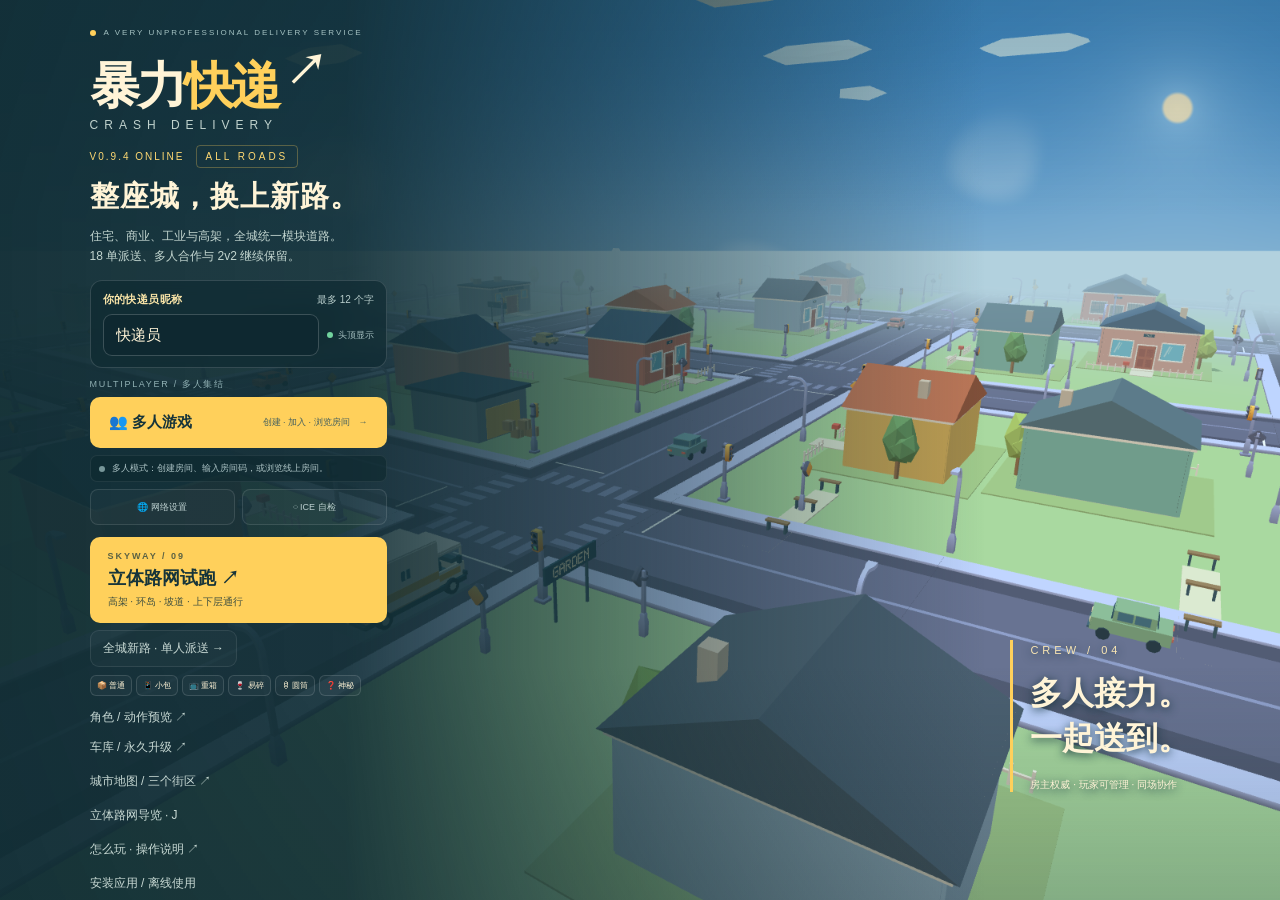
==== index.html @ e5ca52d7 "Add files via upload" ====
<!doctype html>
<html lang="zh-CN">
<head>
<meta charset="utf-8"><meta name="viewport" content="width=device-width,initial-scale=1,viewport-fit=cover">
<meta name="theme-color" content="#162e34"><meta name="apple-mobile-web-app-capable" content="yes">
<meta name="apple-mobile-web-app-status-bar-style" content="black-translucent">
<meta name="description" content="暴力快递 V0.9.4：全城 Kenney 模块道路，住宅、商业、工业三区与高架试验区，18 件订单，单人、多人合作、2v2 和 PWA。">
<title>暴力快递 · V0.9.5 ROAD SIGNS · 双向路牌 / 驾驶 HUD</title>
<script>window.CRASH_TURN_CREDENTIALS_URL='https://api.feelpal.app/turn-credentials';</script>
<style>:root{--ink:#16343a;--deep:#142b31;--gold:#ffd05b;--cream:#fff4d7;--muted:#abc2c4;--safeB:env(safe-area-inset-bottom,0px);--safeT:env(safe-area-inset-top,0px);--safeL:env(safe-area-inset-left,0px);--safeR:env(safe-area-inset-right,0px)}*{box-sizing:border-box}html,body{margin:0;width:100%;height:100%;overflow:hidden;background:var(--deep);color:var(--cream);font-family:Arial,"PingFang SC","Microsoft YaHei",sans-serif;user-select:none;-webkit-user-select:none;overscroll-behavior:none}button{font:inherit;color:inherit;cursor:pointer;border:0;-webkit-tap-highlight-color:transparent;touch-action:none}button:focus-visible,canvas:focus-visible{outline:2px solid var(--gold);outline-offset:3px}button:disabled{opacity:.42;cursor:default}button:active{transform:translateY(1px)}.hidden{display:none!important}#game,#world,#overlay,#hud,#vignette{position:absolute;inset:0;width:100%;height:100%}#world{touch-action:none;display:block;outline:none}#overlay,#hud,#vignette{pointer-events:none}#vignette{background:linear-gradient(#133c4235,transparent 24%,transparent 74%,#142b3140)}#hud button,#hud .joystick{pointer-events:auto}.control{background:#16343ae8;border:1px solid #ffffff36;border-radius:15px;box-shadow:0 2px 0 #0e292849;min-width:44px;min-height:44px;display:flex;align-items:center;justify-content:center}.control.pressed,.control.active{background:var(--gold);color:var(--ink);border-color:#ffe6a6}.statusbar{position:absolute;left:max(16px,var(--safeL));top:calc(10px + var(--safeT));height:44px;display:flex;align-items:center;gap:17px;border-radius:13px;background:#142f37e5;padding-left:13px;font-size:14px;border:1px solid #ffffff25}.viewtag{font-size:11px;letter-spacing:1px;color:var(--gold);padding-right:12px;border-right:1px solid #ffffff2a}.stat small{font-size:10px;color:var(--muted);margin-left:4px}.money{color:var(--gold)}.statusbar b,.time{font-variant-numeric:tabular-nums}.time{font-size:12px;color:#d2e0dc}.pause{border:0;border-left:1px solid #ffffff25;border-radius:0 12px 12px 0;background:transparent;font-size:18px}.route{position:absolute;top:calc(62px + var(--safeT));left:max(16px,var(--safeL));height:35px;max-width:310px;display:flex;align-items:center;gap:11px;background:#16343ad2;border-radius:9px;padding:0 12px;font-size:12px}.route>b{white-space:nowrap;overflow:hidden;text-overflow:ellipsis;font-weight:500}.route>span:first-child{color:var(--gold);font-size:17px}.route>span:last-child{color:var(--gold);white-space:nowrap}.statuschips{position:absolute;left:max(17px,var(--safeL));top:calc(105px + var(--safeT));display:flex;gap:5px;flex-wrap:wrap;max-width:calc(100% - 120px)}.statuschips>span{background:#17373ac9;border:1px solid #ffffff12;padding:4px 7px;border-radius:5px;font-size:9px;white-space:nowrap}.statuschips>.warn{background:#9f552ce8;color:#fff2cf}.statuschips>.on{color:#ffdb81}.mapPanel{position:absolute;right:max(17px,var(--safeR));top:calc(12px + var(--safeT));width:106px;padding:6px;border-radius:12px;background:#16343adb;border:1px solid #ffffff22}.mapPanel canvas{width:100%;height:auto;display:block;border-radius:7px}.mapPanel small{display:block;font-size:9px;color:#b1c8c5;text-align:center;margin:4px 0 1px}.mapPanel small span{color:var(--gold)}#risk{position:absolute;left:50%;top:calc(20px + var(--safeT));transform:translateX(-50%);background:#934829ec;border:1px solid #ffd68e77;border-radius:8px;padding:8px 12px;font-size:12px;white-space:nowrap}#toast{position:absolute;top:23%;left:50%;transform:translate(-50%,-8px);opacity:0;transition:opacity .15s,transform .15s;background:#16343af2;border:1px solid #ffd05b5b;max-width:min(370px,85%);min-width:230px;padding:15px 22px;border-radius:13px;text-align:center}#toast.show{opacity:1;transform:translate(-50%,0)}#toast b{display:block;color:var(--gold);font-size:24px}#toast span{display:block;font-size:11px;line-height:1.7;margin-top:5px;color:#dce8df}#hint{position:absolute;bottom:calc(154px + var(--safeB));left:50%;transform:translateX(-50%);background:#17343acf;color:#f7f2d9;border-radius:10px;padding:7px 12px;font-size:11px;line-height:1.55;text-align:center;max-width:min(430px,70%);width:max-content}.telemetry{position:absolute;left:50%;bottom:calc(45px + var(--safeB));transform:translateX(-50%);display:flex;align-items:baseline;gap:4px;text-shadow:0 2px 10px #17373a}.telemetry strong{font-size:42px;line-height:1;font-variant-numeric:tabular-nums;letter-spacing:-1px}.telemetry small{font-size:9px;color:#d0e0dc}.healthtrack{position:absolute;width:70px;bottom:-12px;left:0;height:3px;background:#1c3439b0;border-radius:3px;overflow:hidden}.healthtrack i{display:block;height:100%;width:100%;background:#afd5b5}.driveLeft{position:absolute;left:max(23px,var(--safeL));bottom:calc(25px + var(--safeB))}.driveRight{position:absolute;right:max(23px,var(--safeR));bottom:calc(25px + var(--safeB));display:flex;flex-direction:column;align-items:flex-end;gap:10px}.steering,.pedals{display:flex;gap:8px}.steering button{width:64px;height:58px;font-size:21px}.pedals button{width:64px;height:58px;font-size:12px}.pedals .gas{background:#eff0dfe8;color:var(--ink);border-color:#faf9dd}.pedals .gas.pressed{background:var(--gold)}.driveTools{margin-bottom:9px;display:flex;gap:7px}.tool{gap:5px;padding:0 13px;font-size:18px}.tool small{font-size:11px}.enter{gap:7px;background:var(--gold);color:var(--ink);padding:0 13px;height:48px;border-color:#ffe7a7}.enter span{font-size:24px}.enter b{font-size:12px}.keyhelp{position:absolute;bottom:6px;left:50%;transform:translateX(-50%);font-size:10px;color:#fff5d8bd;white-space:nowrap}kbd{font:inherit;font-size:10px;opacity:.65;border:1px solid currentColor;padding:1px 4px;border-radius:4px;margin-left:3px}.joystick{position:absolute;width:128px;height:128px;left:max(23px,var(--safeL));bottom:calc(26px + var(--safeB));touch-action:none}.stickring{position:absolute;inset:5px;background:#173b3ba9;border:1px solid #ffffff3f;border-radius:50%;pointer-events:none}.stickthumb{position:absolute;left:44px;top:44px;width:40px;height:40px;border-radius:50%;background:#e1e9dabb;border:1px solid #ffffff6a;pointer-events:none}.joystick small{position:absolute;left:0;right:0;bottom:-7px;text-align:center;font-size:8px;color:#fff4d5a0;pointer-events:none}.walk{position:absolute;background:transparent;border:0;width:44px;height:44px;font-size:10px;color:#fff9df8a;border-radius:50%;touch-action:none}.walk.up{left:42px;top:-2px}.walk.down{left:42px;bottom:-2px}.walk.left{left:-2px;top:42px}.walk.right{right:-2px;top:42px}.walk.pressed{background:#ffd05b66;color:#fff4d5}.cargoActions{position:absolute;right:max(23px,var(--safeR));bottom:calc(25px + var(--safeB));display:flex;flex-direction:column;align-items:flex-end;gap:7px}.smallAct{font-size:11px;border-radius:10px;min-width:66px;padding:0 10px;min-height:44px}.interact{background:#f2f1deef;color:var(--ink);gap:6px;padding:0 14px;height:49px;font-size:12px}.interact span{font-size:18px}.throw{background:var(--gold);color:var(--ink);width:82px;height:80px;border-radius:23px;border:2px solid #ffe6a6;flex-direction:column;gap:1px;box-shadow:0 4px 0 #a9833999}.throw span{font-size:30px;line-height:28px}.throw b{font-size:13px}.throw.charging{background:#ffefaa;transform:translateY(2px);box-shadow:none}.powertrack{width:82px;height:4px;background:#102e32ad;border-radius:3px;overflow:hidden}.powertrack i{display:block;width:0;height:100%;background:var(--gold)}.rearControls{position:absolute;left:50%;bottom:calc(91px + var(--safeB));transform:translateX(-50%);text-align:center}.rearControls small{font-size:8px;display:block;color:#ebf1d8;margin-bottom:4px;text-shadow:0 1px 4px #1c3037}.rearControls>div{display:flex;gap:5px}.doorToggle{font-size:11px;min-width:44px;min-height:44px;border-radius:10px}.doorToggle.open{background:#955c30dd;border-color:#e7ad7150}#crosshair{position:absolute;top:50%;left:50%;width:18px;height:18px;transform:translate(-50%,-50%);border:1px solid #fff6d99c;border-radius:50%;box-shadow:0 0 3px #193d41}#crosshair i{position:absolute;width:3px;height:3px;border-radius:50%;background:#fff1b2;top:6px;left:6px}#crosshair.locked{border-color:#ffd05b;width:25px;height:25px}#crosshair.locked i{left:10px;top:10px}#focusLabel{position:absolute;top:calc(50% + 22px);left:50%;transform:translateX(-50%);font-size:11px;background:#123339d9;border-radius:6px;padding:5px 8px;white-space:nowrap;max-width:90%;text-overflow:ellipsis;overflow:hidden}#focusLabel:empty{display:none}.screen{position:absolute;inset:0;z-index:10}.menuScreen{padding:36px 7%;display:flex;align-items:center;background:linear-gradient(90deg,#112d34f5,#112d34e7 27%,#112d3480 51%,#112d3400 77%)}.menuCopy{max-width:490px}.eyebrow{color:#a5c2c2;font-size:9px;letter-spacing:2px;display:flex;align-items:center;gap:8px}.eyebrow i{width:6px;height:6px;background:var(--gold);border-radius:50%}.menuCopy h1{font-size:66px;letter-spacing:-3px;line-height:1.05;margin:22px 0 8px;font-weight:900;white-space:nowrap}.menuCopy h1 span{color:var(--gold)}.menuCopy h1 sup{font-size:42px;margin-left:7px}.englishTitle{font-size:12px;color:#c0d2cd;letter-spacing:6px}.edition{font-size:10px;letter-spacing:2px;margin:22px 0 0;color:#ffd972;display:flex;align-items:center;gap:11px}.edition span{padding:5px 9px;border:1px solid #ffd05b4a;border-radius:4px;font-size:10px;letter-spacing:3px}.menuCopy h2{font-size:39px;line-height:1.27;letter-spacing:1px;margin:15px 0 18px}.menuCopy p{font-size:13px;line-height:1.9;color:#c2d5cf;margin:0 0 25px}.menuCopy em{font-style:normal;color:#e9d4a6}.primary{display:block;border-radius:10px;width:100%;max-width:332px;padding:16px 19px;min-height:50px;background:var(--gold);color:var(--ink);font-size:15px;font-weight:800;text-align:left}.secondary{display:block;background:transparent;color:#c8d9d4;font-size:12px;padding:14px 0;min-height:44px;text-align:left}.menuFooter{font-size:9px;display:flex;gap:18px;color:#8cacae;flex-wrap:wrap;margin-top:8px}.menuStamp{position:absolute;right:7%;bottom:12%;padding-left:17px;border-left:3px solid var(--gold);text-shadow:0 2px 10px #15333d}.menuStamp>span{font-size:11px;letter-spacing:4px;color:#f9e6b3}.menuStamp strong{display:block;font-size:32px;line-height:1.4;margin:13px 0}.menuStamp small{font-size:10px}.modalScreen{background:#112830e8;display:flex;align-items:center;justify-content:center;padding:max(15px,var(--safeT)) 17px max(15px,var(--safeB));backdrop-filter:blur(6px)}.modal{background:#1a3940;border:1px solid #ffffff1c;border-radius:20px;padding:28px;max-width:470px;width:100%;max-height:100%;overflow:auto}.modal h2{font-size:25px;line-height:1.3;margin:16px 0}.modal p{font-size:12px;color:#b6cecb;line-height:1.8}.modal .primary{max-width:none}.modal>.primary{margin-top:20px}.settings{display:grid;grid-template-columns:1fr 1fr;gap:8px;margin-top:18px}.settings button{background:#ffffff0b;border:1px solid #ffffff22;border-radius:9px;padding:12px 7px;font-size:11px;min-height:46px}.fineprint{font-size:10px!important;color:#90b2b3!important}.resolution{font-size:10px!important;color:#e6d5a2!important;letter-spacing:.4px}.helpRows>div{border-bottom:1px solid #ffffff13;padding:10px 0}.helpRows b{color:var(--gold);font-size:12px}.helpRows p{font-size:11px;margin:5px 0 0}.endMark{color:var(--gold);font-size:54px}.endStats{display:flex;justify-content:space-between;gap:18px;margin:18px 0}.endStats small{color:var(--muted);display:block;font-size:10px}.endStats strong{color:var(--gold);display:block;font-size:24px;margin-top:7px}.noscript{position:absolute;inset:0;background:var(--deep);padding:40px;display:grid;place-items:center;z-index:99}
@media(hover:hover){button:not(:disabled):hover{filter:brightness(1.1)}}
@media(pointer:coarse),(max-width:760px){kbd,.keyhelp{display:none}.statusbar{left:max(10px,var(--safeL));top:calc(8px + var(--safeT));gap:13px;height:42px;padding-left:11px;font-size:13px}.viewtag{font-size:10px;padding-right:9px}.route{left:max(10px,var(--safeL));top:calc(57px + var(--safeT));font-size:11px;max-width:270px;height:32px}.statuschips{left:max(11px,var(--safeL));top:calc(96px + var(--safeT))}.statuschips>span{font-size:8px;padding:3px 6px}.mapPanel{width:78px;right:max(10px,var(--safeR));top:calc(9px + var(--safeT));padding:5px;border-radius:10px}.mapPanel small{font-size:7px}.driveLeft{left:max(12px,var(--safeL));bottom:calc(15px + var(--safeB))}.driveRight{right:max(12px,var(--safeR));bottom:calc(15px + var(--safeB));gap:8px}.steering,.pedals{gap:6px}.steering button,.pedals button{width:52px;height:52px;border-radius:14px}.pedals button{font-size:11px}.steering button{font-size:18px}.tool{min-height:44px;font-size:17px;padding:0 10px;gap:5px}.tool small{font-size:10px}.enter{height:46px;min-width:108px;padding:0 11px;border-radius:13px}.enter b{font-size:11px}.enter span{font-size:19px}.driveTools{margin-bottom:8px}.telemetry{bottom:calc(33px + var(--safeB))}.telemetry strong{font-size:33px}.telemetry small{font-size:8px}.healthtrack{width:56px;bottom:-9px}#hint{bottom:calc(151px + var(--safeB));font-size:10px;max-width:75%;padding:7px 10px}#toast{top:24%;min-width:200px;padding:12px 17px}#toast b{font-size:21px}#toast span{font-size:10px}#risk{top:calc(125px + var(--safeT));font-size:10px;max-width:90%;padding:6px 10px}.joystick{left:max(9px,var(--safeL));bottom:calc(15px + var(--safeB));transform:scale(.92);transform-origin:left bottom}.cargoActions{right:max(12px,var(--safeR));bottom:calc(15px + var(--safeB));gap:6px}.throw{width:76px;height:73px;border-radius:22px}.throw span{font-size:28px}.powertrack{width:76px}.interact{padding:0 10px;font-size:11px;height:46px}.interact span{font-size:16px}.smallAct{font-size:10px;min-width:65px;min-height:44px}.rearControls{bottom:calc(98px + var(--safeB))}.rearControls>div{gap:3px}.doorToggle{min-width:44px;min-height:44px}.rearControls small{font-size:8px}#focusLabel{font-size:10px}.mapPanel small{margin:2px 0 0}}
@media(max-width:600px) and (orientation:portrait){.statusbar{right:max(10px,var(--safeR));gap:12px;justify-content:space-between}.statusbar .pause{flex-shrink:0}.viewtag{letter-spacing:0}.time{font-size:11px}.route{right:94px;max-width:none}.route #distance{margin-left:auto}.mapPanel{top:calc(57px + var(--safeT));width:74px}.statuschips{max-width:calc(100% - 96px);gap:4px;top:calc(96px + var(--safeT))}.statuschips>span{padding:3px 5px}.menuScreen{padding:30px 7%;background:linear-gradient(90deg,#112d34e8 0%,#112d34b8 46%,#112d3426 100%)}.menuCopy h1{font-size:48px;margin-top:21px}.menuCopy h1 sup{font-size:32px;margin-left:6px}.englishTitle{font-size:9px;letter-spacing:4px}.menuCopy h2{font-size:34px;margin:18px 0 17px}.menuCopy p{font-size:12px;margin-bottom:25px}.eyebrow{font-size:7px;letter-spacing:1px}.edition{margin-top:24px}.menuFooter{font-size:8px;gap:13px}.menuStamp{display:none}.menuCopy{max-width:100%;width:100%}.menuCopy .primary{max-width:100%}.modal{padding:23px 20px}.modal h2{font-size:23px}#risk{top:calc(141px + var(--safeT))}#hud[data-view=cargo] #hint{bottom:calc(170px + var(--safeB));max-width:66%;left:44%}#hud[data-view=cargo] .telemetry{bottom:calc(29px + var(--safeB))}.rearControls{bottom:calc(98px + var(--safeB))}}
@media(max-width:360px) and (orientation:portrait){.statusbar{gap:8px;padding-left:9px;font-size:12px}.viewtag{padding-right:6px;font-size:9px}.steering button,.pedals button{width:47px;height:49px}.enter{min-width:100px}.driveLeft,.joystick{left:8px}.driveRight,.cargoActions{right:8px}.statuschips>span{font-size:7px}.telemetry strong{font-size:29px}.telemetry small{font-size:7px}.rearControls{left:50%;bottom:calc(96px + var(--safeB))}.rearControls>div{gap:2px}.joystick{transform:scale(.82)}.menuCopy h1{font-size:41px}.menuCopy h2{font-size:28px}.menuCopy p{font-size:11px}.menuCopy h1 sup{font-size:26px}.edition{margin-top:18px}.menuCopy p{margin-bottom:20px}.eyebrow{font-size:6px}.primary{font-size:13px}.menuCopy h1{margin-top:17px}.mapPanel{width:66px;right:9px}.route{right:84px}.route>b{font-size:10px}.statuschips{max-width:calc(100% - 80px)}.throw{width:68px;height:67px}.powertrack{width:68px}.interact{padding:0 8px;font-size:10px}#hint{font-size:9px}#focusLabel{font-size:9px}}
@media(max-height:540px) and (orientation:landscape){.statusbar{top:calc(7px + var(--safeT));height:42px}.route{top:calc(55px + var(--safeT));height:29px;max-width:260px}.statuschips{top:calc(89px + var(--safeT))}.mapPanel{width:73px;top:calc(8px + var(--safeT))}.mapPanel small{display:none}#risk{top:calc(12px + var(--safeT));left:60%;font-size:10px}.driveLeft,.driveRight{bottom:calc(10px + var(--safeB))}.driveTools{margin-bottom:5px}.driveRight{gap:5px}.steering button,.pedals button{height:46px;width:49px}.enter{height:44px}.telemetry{bottom:calc(23px + var(--safeB))}.telemetry strong{font-size:29px}#hint{bottom:calc(48px + var(--safeB));max-width:38%;font-size:9px;left:47%}.joystick{bottom:calc(10px + var(--safeB));transform:scale(.83)}.cargoActions{bottom:calc(11px + var(--safeB));display:grid;grid-template-columns:auto auto;gap:5px;align-items:end}.cargoActions .throw{grid-column:2;grid-row:1 / span 2;width:69px;height:69px}.cargoActions .powertrack{grid-column:2;width:69px}.cargoActions .smallAct{min-height:44px;font-size:9px}.cargoActions .interact{min-height:44px;height:44px;font-size:10px;grid-column:1}.cargoActions #assistAimBtn{grid-column:1;grid-row:1}.cargoActions #dropBtn{grid-column:1;grid-row:2}.rearControls{left:30%;bottom:calc(14px + var(--safeB))}#toast{top:32%;min-width:210px;padding:9px 16px}#toast b{font-size:19px}#toast span{font-size:9px}#focusLabel{font-size:10px;top:calc(50% + 19px)}.menuScreen{padding:20px 5%}.menuCopy h1{font-size:43px;margin:10px 0 5px}.menuCopy h1 sup{font-size:28px}.englishTitle{font-size:9px;letter-spacing:4px}.eyebrow{font-size:7px}.edition{margin:13px 0 0;font-size:8px}.edition span{font-size:8px;padding:3px 7px}.menuCopy h2{font-size:25px;line-height:1.18;margin:10px 0}.menuCopy h2 br{display:none}.menuCopy p{font-size:10px;line-height:1.65;margin-bottom:13px}.menuCopy .primary{padding:12px 17px;min-height:44px;font-size:12px;max-width:295px}.menuCopy .secondary{padding:8px 0;min-height:36px;font-size:10px}.menuFooter{font-size:7px;margin-top:2px}.menuStamp{bottom:16%;right:7%}.menuStamp strong{font-size:23px}.menuStamp small{font-size:8px}.modal{padding:21px}.modal h2{font-size:22px}.keyhelp{display:none}}
@media(prefers-reduced-motion:reduce){*{transition:none!important;animation:none!important}}

/* Multiplayer V0.2 UI: desktop + portrait/landscape safe areas. */
.menuScreen{overflow-y:auto}.menuCopy h1{font-size:56px;margin-top:12px}.menuCopy h2{font-size:35px;margin:12px 0}.edition{margin-top:15px}.menuCopy p{margin-bottom:16px}.menuLinks{display:flex;gap:18px;flex-wrap:wrap}.menuLinks .secondary{padding:10px 0 2px;min-height:34px}.menuFooter{margin-bottom:6px}#netStatus{max-width:360px;line-height:1.65}#roomCode{touch-action:manipulation;user-select:text;-webkit-user-select:text}.roomStrip{position:absolute;top:calc(134px + var(--safeT));left:max(16px,var(--safeL));display:flex;align-items:center;gap:6px;border:1px solid #e1efd329;border-radius:8px;background:#14303ce3;font-size:10px;padding:3px 4px 3px 8px;max-width:calc(100% - 30px)}.onlineDot{width:5px;height:5px;flex-shrink:0;background:#9adab1;border-radius:50%}.roomStrip button{font-size:10px;background:#39565d;border-radius:5px;min-height:30px;padding:0 9px;pointer-events:auto}.driveTools{max-width:180px}.wardrobe{pointer-events:none}.wardrobe header{position:absolute;left:5%;top:6%;pointer-events:none}.wardrobe h2{font-size:32px;margin:12px 0 7px}.wardrobe h2 span{font-size:10px;margin-left:12px;color:#a5c6c8;font-weight:400}.wardrobe p{font-size:11px;color:#9fbfc0}.galleryClose{position:absolute;right:5%;top:5%;font-size:12px;padding:0 17px;pointer-events:auto}.avatarCaption{position:absolute;left:8%;top:42%;display:flex;flex-direction:column;gap:9px}.avatarCaption small{font-size:10px;letter-spacing:2px;color:#a3c4c8}.avatarCaption strong{font-size:24px;color:#ffdc88}.avatarCaption span{font-size:11px;color:#c9d9d4}.poseDock{pointer-events:auto;position:absolute;left:50%;bottom:calc(23px + var(--safeB));transform:translateX(-50%);width:min(510px,90%);background:#122d38ed;border:1px solid #d3e7df33;border-radius:17px;padding:13px;backdrop-filter:blur(10px)}.crewSelect{display:flex;align-items:center;gap:8px;margin-bottom:10px}.crewSelect button,.poseGrid button{background:#ffffff09;border:1px solid #dae8d52b;border-radius:8px;min-height:40px;padding:0 10px;font-size:11px}.crewSelect>span{margin-left:auto;font-size:9px;color:#91b1b5}.crewSelect .active,.poseGrid .active{background:#f3ca6c;color:#163840;border-color:#ffe4a0}.poseGrid{display:grid;grid-template-columns:repeat(4,1fr);gap:6px}.wardrobe .eyebrow{letter-spacing:2px}#game[data-online=true] #risk{top:calc(172px + var(--safeT))}
@media(max-width:600px) and (orientation:portrait){.menuScreen{padding:22px 7%;align-items:center}.menuCopy h1{font-size:45px;margin:8px 0}.menuCopy h2{font-size:30px;line-height:1.14;margin:11px 0}.menuCopy h2 br{display:none}.edition{margin-top:15px}.menuCopy p{font-size:11px;line-height:1.75;margin-bottom:12px}.menuCopy .primary{min-height:44px;padding:13px 15px}.menuCopy .secondary{font-size:11px}.menuLinks{gap:15px}.roomStrip{left:10px;top:calc(136px + var(--safeT));font-size:9px;gap:5px;max-width:calc(100% - 20px)}.roomStrip button{font-size:9px;min-height:30px}.wardrobe header{top:5%;left:6%}.wardrobe h2{font-size:25px}.wardrobe h2 span{display:block;margin:6px 0 0}.wardrobe p{font-size:10px}.galleryClose{right:5%;font-size:10px;padding:0 12px}.avatarCaption{left:7%;top:24%;gap:6px}.avatarCaption strong{font-size:17px}.avatarCaption small{font-size:8px}.avatarCaption span{font-size:10px}.poseDock{bottom:calc(14px + var(--safeB));padding:10px;width:92%}.crewSelect>span{font-size:8px}.crewSelect button,.poseGrid button{font-size:10px;padding:0 8px;min-height:38px}}
@media(max-height:680px) and (orientation:portrait){.menuScreen{align-items:flex-start;padding-top:14px}.menuCopy h1{font-size:39px}.menuCopy p{line-height:1.6}.menuCopy .secondary{padding-top:7px;padding-bottom:7px;min-height:30px}.edition{margin-top:10px}.menuCopy .primary{padding:11px 14px}}
@media(max-height:540px) and (orientation:landscape){.menuScreen{align-items:flex-start;padding:16px 5%}.menuCopy h1{font-size:35px;margin:8px 0}.menuCopy{max-width:425px}.menuCopy h2{font-size:22px;margin:8px 0}.menuCopy p{display:none}.edition{margin-top:9px}.menuCopy .primary{padding:10px 15px;min-height:40px;max-width:295px}.menuLinks .secondary{min-height:25px;font-size:10px}.menuCopy .secondary{padding:6px 0;min-height:27px}.menuStamp{right:6%;bottom:25%}.roomStrip{top:calc(113px + var(--safeT));font-size:9px}.wardrobe header{top:7%;left:5%}.wardrobe h2{font-size:23px}.avatarCaption{left:5%;top:44%}.avatarCaption strong{font-size:19px}.poseDock{left:auto;right:4%;transform:none;width:225px;bottom:6%;padding:10px}.crewSelect{flex-wrap:wrap}.crewSelect>span{display:none}.poseGrid{grid-template-columns:repeat(2,1fr)}.poseGrid button,.crewSelect button{min-height:34px;font-size:10px}.galleryClose{top:5%;right:4%}#game[data-online=true] #risk{top:calc(8px + var(--safeT));left:60%}}


/* V0.7 ONLINE additions */
.packageLegend{display:flex;gap:5px;flex-wrap:wrap;margin:8px 0 0}.packageLegend span{font-size:9px;padding:4px 6px;border:1px solid #ffffff22;border-radius:6px;background:#ffffff08}.garageMoney{color:var(--gold)}.garageGrid{display:grid;grid-template-columns:1fr 1fr;gap:7px;margin:12px 0}.garageGrid button{background:#ffffff0b;border:1px solid #ffffff22;border-radius:9px;min-height:54px;padding:8px;text-align:left}.garageGrid b,.garageGrid span{display:block}.garageGrid span{font-size:9px;color:#b9cfca;margin-top:3px}.conditionChip{color:#ffdc88!important}

/* V0.7 ONLINE Multiplayer lobby + nickname + performance UI */
.profileSetup{max-width:332px;margin:14px 0 10px;padding:11px 12px;border:1px solid #ffffff24;border-radius:12px;background:#0f2a31a8;backdrop-filter:blur(7px)}
.profileSetup label{display:flex;align-items:center;justify-content:space-between;gap:12px;font-size:10px;color:#b7ccca;margin-bottom:7px}.profileSetup label b{font-size:11px;color:#f7e3a7;letter-spacing:.4px}.nicknameRow{display:flex;align-items:center;gap:8px}.nicknameRow input{min-width:0;flex:1;height:42px;border:1px solid #ffffff30;border-radius:9px;background:#0e2830;color:#fff4d7;padding:0 12px;font:inherit;font-size:15px;outline:none}.nicknameRow input:focus{border-color:#ffd05b99;box-shadow:0 0 0 2px #ffd05b1d}.nicknameBadge{flex:0 0 auto;font-size:9px;color:#9fb9ba;white-space:nowrap}.nicknameBadge i{display:inline-block;width:6px;height:6px;border-radius:50%;background:#72d39e;margin-right:5px}.lobbyLabel{font-size:9px;letter-spacing:1.7px;color:#91b1b4;margin:9px 0 6px}.multiplayerPanel{max-width:332px;padding:9px;border:1px solid #ffffff20;border-radius:13px;background:#102b33a8}.multiplayerPanel .primary{max-width:none}.joinRow{display:flex;gap:7px;margin-top:8px}.joinRow input{min-width:0;flex:1;border:1px solid #ffffff2d;border-radius:9px;background:#0e2931;color:#fff4d7;padding:0 12px;font:inherit;font-size:15px;height:44px}.joinRow .control{min-width:67px}.soloLink{max-width:332px;margin-top:7px!important;text-align:center!important;border:1px solid #ffffff17!important;border-radius:9px!important;padding:9px 12px!important;background:#ffffff06!important}.netStatusPill{max-width:332px;display:flex;align-items:center;gap:7px;font-size:9px!important;color:#abc2c4!important;margin:7px 0 0!important;min-height:25px!important;padding:5px 8px;border-radius:7px;background:#0f2930a3;border:1px solid #ffffff12}.netStatusPill:before{content:'';width:6px;height:6px;border-radius:50%;background:#78979a;flex:0 0 auto}.packageLegend{max-width:332px;margin-top:8px!important;gap:4px!important}.packageLegend span{font-size:8px!important;padding:4px 6px!important}
.roomStrip{gap:7px!important;padding:4px 5px 4px 7px!important;max-width:min(620px,calc(100% - 30px))!important}.crewHud{display:flex;align-items:center;gap:6px;min-width:0}.crewDot{width:7px;height:7px;border-radius:50%;flex:0 0 auto}.crewDot.local{background:#efae3f}.crewDot.remote{background:#55b8d3}.crewHudText{display:flex;flex-direction:column;min-width:0;line-height:1.1}.crewHudText strong{font-size:10px;max-width:105px;overflow:hidden;text-overflow:ellipsis;white-space:nowrap;color:#fff1c6}.crewHudText small{font-size:7px;color:#95b5b7;margin-top:2px}.roomDivider{width:1px;height:20px;background:#ffffff20;flex:0 0 auto}.roomMeta{font-size:8px;color:#94b2b5;white-space:nowrap}.roomStrip #waveBtn{min-width:35px!important;padding:0 8px!important;font-size:15px!important}
.nameplate{position:absolute;pointer-events:none;transform:translate(-50%,-100%);padding:5px 8px 4px;border-radius:8px;background:#102d35e8;border:1px solid #ffffff35;box-shadow:0 2px 10px #0d242b66;white-space:nowrap;text-align:center}.nameplate b{display:block;font-size:11px;color:#fff2c8;line-height:1.15}.nameplate small{display:block;font-size:8px;color:#a9c5c6;margin-top:2px}.nameplate.blue{border-color:#70d0e75c}.nameplate.orange{border-color:#f2bd6263}
@media(max-width:600px) and (orientation:portrait){.profileSetup,.multiplayerPanel,.netStatusPill,.soloLink{max-width:none;width:100%}.packageLegend{display:none}.profileSetup{margin:10px 0 7px;padding:9px 10px}.nicknameRow input{height:40px;font-size:16px}.lobbyLabel{margin:7px 0 5px}.multiplayerPanel{padding:7px}.menuCopy p{margin-bottom:10px!important}.roomStrip{top:calc(132px + var(--safeT));left:10px!important;right:10px!important;max-width:none!important;width:auto!important}.roomMeta{display:none}.crewHudText strong{max-width:86px}.crewHudText small{font-size:6px}.roomDivider{height:18px}.nicknameBadge{font-size:8px}}
@media(max-height:540px) and (orientation:landscape){.profileSetup{position:absolute;left:5%;top:184px;width:295px;margin:0;padding:7px 9px}.profileSetup label{margin-bottom:4px}.nicknameRow input{height:36px}.lobbyLabel{display:none}.multiplayerPanel{position:absolute;left:5%;top:263px;width:295px;padding:6px}.multiplayerPanel .primary{min-height:36px!important;padding:8px 12px!important}.joinRow{margin-top:5px}.joinRow input{height:36px}.netStatusPill{position:absolute;left:5%;top:348px;width:295px;margin:0!important;min-height:21px!important}.soloLink{position:absolute;left:315px;top:263px;width:110px;margin:0!important;min-height:36px!important}.packageLegend{display:none}.menuLinks{position:absolute;left:315px;top:305px;display:block}.menuLinks .secondary,#garageBtn,#helpBtn{font-size:9px!important;min-height:25px!important;padding:4px 0!important}.roomStrip{top:calc(86px + var(--safeT))}}

/* V0.6: clear canvas, contextual actions and a compact opt-in job sheet. */
#game{height:100%;height:100dvh}#errorScreen{z-index:90}
.route{pointer-events:auto;height:40px;padding-right:3px;max-width:390px}
.route>button{border:1px solid #d3e1cc3b;background:#31515a;font-size:11px;min-width:44px;min-height:34px;border-radius:7px;margin-left:3px}
.route #distance{margin-left:auto}.route b{max-width:205px}
.mobility{position:absolute;right:max(23px,var(--safeR));bottom:calc(246px + var(--safeB));background:#335d66e8}
.taskBadge{position:absolute;left:50%;top:calc(155px + var(--safeT));transform:translateX(-50%);font-size:11px;color:#d0efce;background:#1c4149ed;border:1px solid #a9d29a55;padding:7px 11px;border-radius:8px;max-width:80%;text-align:center;white-space:nowrap}
.taskBadge.mismatch{background:#765035ed;color:#ffe1aa;border-color:#efc28577}
.workProgress{position:absolute;left:50%;top:58%;transform:translateX(-50%);width:210px;padding:10px;border-radius:10px;background:#15353aed;text-align:center;font-size:12px}
.workProgress>div{height:5px;margin-top:8px;background:#718b8966;border-radius:6px;overflow:hidden}.workProgress i{height:100%;display:block;background:#ffd05b;width:0}
.manifest{position:absolute;z-index:8;top:calc(65px + var(--safeT));right:max(18px,var(--safeR));width:360px;max-width:calc(100% - 24px);max-height:calc(100% - 96px - var(--safeT) - var(--safeB));overflow:auto;background:#14313bee;border:1px solid #9eb6ad69;border-radius:18px;padding:18px;box-shadow:0 15px 40px #071f2855;backdrop-filter:blur(10px)}
.manifest header{display:flex;gap:12px;justify-content:space-between;align-items:center}.manifest h2{font-size:19px;letter-spacing:.3px;margin:8px 0 0}.manifest header small{font-size:8px;letter-spacing:1.5px;color:#adc9c8}.manifest p,.manifest footer{font-size:10px;line-height:1.7;color:#adc9c8}.manifest header button{font-size:22px;flex-shrink:0}
#orderList{display:grid;gap:6px;margin:12px 0}.job{min-height:58px;background:#ffffff07;border:1px solid #acc4b827;border-radius:10px;display:flex;align-items:center;gap:10px;text-align:left;padding:9px 10px;color:#eff0dc;touch-action:manipulation}.job>strong{font-size:22px;color:#ffe0a1;letter-spacing:1px}.jobText{display:flex;flex-direction:column;gap:4px;flex:1;min-width:0}.jobText b{font-size:12px}.jobText small{font-size:9px;color:#aec4c7}.jobLocation{font-size:9px;color:#c1d5ca;white-space:nowrap}.job.selected{background:#ffe2a211;border-color:#f5d18ea6}.job.complete{opacity:.55}.job.complete strong{color:#b0d7b1}
[data-view=outside] .telemetry{display:none}.menuCopy h2{font-size:32px}
@media(pointer:coarse),(max-width:760px){
 .route{height:38px;top:calc(55px + var(--safeT));max-width:calc(100% - 94px)}.route b{max-width:140px;font-size:10px}.route>button{min-height:34px;font-size:10px;margin-left:0;padding:0 7px}
 .statuschips{top:calc(99px + var(--safeT))}.mobility{right:max(12px,var(--safeR));bottom:calc(240px + var(--safeB));font-size:10px;min-height:44px}
 .taskBadge{top:calc(193px + var(--safeT));font-size:9px;padding:5px 8px;max-width:88%}.manifest{right:12px;top:calc(54px + var(--safeT));padding:14px}.manifest h2{font-size:18px}
 #hud[data-view=cargo] #hint,#hud[data-view=outside] #hint{bottom:calc(154px + var(--safeB));left:45%;max-width:49%;font-size:9px}
 .cargoActions #interactBtn:not(.hidden){max-width:112px}.taskBadge{pointer-events:none}
}
@media(max-width:600px) and (orientation:portrait){
 .menuCopy h2{font-size:27px}.route{gap:5px;padding-left:8px;right:90px}.route #distance{font-size:10px}.route b{max-width:91px}.route>span:first-child{font-size:13px}.route>button{margin-left:0}
 .roomStrip{max-width:calc(100% - 20px)}.crewHudName{max-width:88px}.job{padding:8px;gap:7px}.jobText small{font-size:8px}
 .rearControls{left:47%;bottom:calc(94px + var(--safeB))}.rearControls small{display:none}.telemetry{bottom:calc(29px + var(--safeB));left:48%}
}
@media(max-width:360px) and (orientation:portrait){.route{right:82px;gap:3px;font-size:9px}.route b{max-width:70px}.route #distance{font-size:8px}.route>button{font-size:9px;min-width:44px}.jobLocation{font-size:8px}.taskBadge{font-size:8px}.rearControls{left:48%}.doorToggle{font-size:9px}}
@media(max-height:540px) and (orientation:landscape){
 .route{top:calc(54px + var(--safeT));height:34px}.route>button{min-height:30px}.statuschips{top:calc(94px + var(--safeT))}.taskBadge{top:calc(48px + var(--safeT));left:69%;max-width:45%}
 .mobility{right:max(23px,var(--safeR));bottom:calc(154px + var(--safeB));min-height:44px}
 .manifest{top:calc(12px + var(--safeT));max-height:calc(100% - 24px - var(--safeT) - var(--safeB));width:390px}.manifest p{margin:7px 0}#orderList{grid-template-columns:1fr 1fr}.job{gap:5px;padding:7px;flex-wrap:wrap}.job>strong{font-size:18px}.jobLocation{width:100%;margin-left:32px}.jobText small{font-size:8px}
 #hud[data-view=cargo] #hint,#hud[data-view=outside] #hint{bottom:calc(92px + var(--safeB));left:48%;max-width:40%;font-size:9px}.rearControls{left:33%;bottom:calc(14px + var(--safeB))}
}
/* Lobby has a naturally scrollable copy column; never center an over-height column off-screen. */
.menuScreen{align-items:flex-start;padding-top:28px;padding-bottom:24px}.menuCopy h1{font-size:50px;margin:12px 0 6px}.menuCopy h2{margin:12px 0;font-size:29px;line-height:1.15}.menuCopy h2 br{display:none}.menuCopy .edition{margin-top:13px}.menuCopy p{font-size:12px;line-height:1.7;margin:12px 0!important}.menuLinks{gap:13px}.menuCopy>.secondary{padding:9px 0;min-height:38px}.menuCopy .eyebrow{font-size:8px}
@media(max-width:600px) and (orientation:portrait){.menuScreen{padding:20px 7%}.menuCopy h1{font-size:43px}.menuCopy h2{font-size:25px}.menuCopy p{font-size:10px}.mapPanel{width:64px;top:calc(58px + var(--safeT))}.mapPanel small{display:none}.nicknameRow input,.joinRow input{font-size:16px}.menuCopy .eyebrow{font-size:7px;letter-spacing:1px}}
@media(max-height:540px) and (orientation:landscape){
 .menuScreen{display:block;padding:18px 5%;overflow-y:auto}.menuCopy{width:100%;max-width:none;display:grid;grid-template-columns:minmax(220px,1fr) minmax(240px,1fr);gap:5px 30px;align-content:start}
 .menuCopy>.eyebrow,.menuCopy>h1,.menuCopy>.englishTitle,.menuCopy>.edition,.menuCopy>h2,.menuCopy>p,.menuCopy>.menuFooter{grid-column:1}
 .menuCopy>.eyebrow{grid-row:1}.menuCopy>h1{grid-row:2;font-size:35px;margin:5px 0}.menuCopy>.englishTitle{grid-row:3}.menuCopy>.edition{grid-row:4}.menuCopy>h2{grid-row:5;font-size:22px}.menuCopy>p{display:none}.menuCopy>.menuFooter{grid-row:9}
 .profileSetup,.multiplayerPanel,.netStatusPill,.soloLink,.menuLinks{position:static!important;max-width:none;width:100%!important;margin:0!important;left:auto;top:auto}
 .profileSetup{grid-column:2;grid-row:1 / span 2}.multiplayerPanel{grid-column:2;grid-row:3 / span 3}.netStatusPill{grid-column:2;grid-row:6}.soloLink{grid-column:2;grid-row:7;min-height:40px!important}.menuLinks{grid-column:1;grid-row:6;display:flex;flex-wrap:wrap}.menuCopy>#garageBtn{grid-column:1;grid-row:7}.menuCopy>#helpBtn{grid-column:1;grid-row:8}
 .lobbyLabel{display:none}.menuStamp{display:none}.nicknameRow input,.joinRow input{font-size:16px!important;height:40px}.multiplayerPanel .primary{min-height:42px!important}.menuLinks .secondary,#garageBtn,#helpBtn{min-height:32px!important}.menuCopy .englishTitle{font-size:8px}
}

/* One additional line of route information, not a new dashboard. */
#mapOpenBtn{display:block;width:100%;min-width:44px;min-height:44px;padding:0;background:transparent;border:0;cursor:pointer;color:inherit}#mapOpenBtn small{margin-top:4px}
#districtChip{color:#cde6d1}.routeGuide{position:absolute;left:max(18px,var(--safeL));top:calc(107px + var(--safeT));font-size:11px;color:#e9e9d1;text-shadow:0 1px 3px #112d34;pointer-events:none}.statuschips{top:calc(130px + var(--safeT))}
.cityScreen{position:absolute;inset:0;z-index:25;display:flex;align-items:center;justify-content:center;padding:16px;background:#102b35c9;backdrop-filter:blur(5px)}
.citySheet{border:1px solid #d6e6d540;border-radius:20px;background:#173742;width:920px;max-width:100%;max-height:100%;overflow:auto;padding:22px;box-shadow:0 15px 65px #09273366}
.citySheet header{display:flex;align-items:center;justify-content:space-between;gap:15px}.citySheet h2{margin:7px 0;font-size:24px}.citySheet header small{font-size:9px;letter-spacing:2px;color:#b5cece}.citySheet header .control{font-size:22px;min-height:44px;min-width:44px}
.cityLayout{display:grid;grid-template-columns:minmax(280px,1.3fr) minmax(220px,.9fr);gap:22px;margin-top:15px}.cityMapBox{min-width:0}#cityMap{display:block;width:100%;height:auto;border:1px solid #cfddcb38;border-radius:12px;touch-action:manipulation}
.cityLegend{font-size:10px;color:#bfd2d1;line-height:1.8;margin:8px 0}.cityInfo{min-width:0}.cityInfo h3{font-size:20px;margin:8px 0 12px;color:#ffe1a1}.cityInfo p{font-size:12px;color:#bcd1d2;line-height:1.8;margin:10px 0}.cityInfo .primary{margin-top:16px;max-width:100%;font-size:13px;min-height:46px}
.cityDistricts{display:flex;gap:6px;flex-wrap:wrap;margin:8px 0 16px}.cityDistricts button{font-size:11px;min-height:44px;background:#ffffff08;border:1px solid #e7ebd32a;border-radius:8px;padding:7px 10px}.cityDistricts button.active{background:#eacb88;color:#1b3e48;border-color:#ffe4a5}
#cityRouteSummary{padding:10px 12px;border-left:2px solid #edc67f;background:#ffffff06;border-radius:0 8px 8px 0;color:#eedaaa;font-size:11px}#cityMapTraffic{font-variant-numeric:tabular-nums;color:#dfc6a8}.cityNote{font-size:10px!important;opacity:.85}.cityLoading{font-size:10px;color:#b8d4ce;margin-top:7px}.menuStamp .cityKicker{font-size:9px;letter-spacing:3px}
@media(pointer:coarse),(max-width:760px){.routeGuide{left:12px;top:calc(99px + var(--safeT));font-size:9px}.statuschips{top:calc(120px + var(--safeT));max-width:calc(100% - 15px)}.statuschips>span{font-size:8px;padding:3px 5px}.roomStrip{top:calc(146px + var(--safeT))}.citySheet{padding:15px}.cityLayout{gap:12px}.cityInfo p{font-size:11px}.citySheet h2{font-size:20px}}
@media(max-width:600px) and (orientation:portrait){.cityScreen{padding:calc(8px + var(--safeT)) 8px calc(8px + var(--safeB));align-items:flex-start}.citySheet{padding:13px;border-radius:15px}.cityLayout{grid-template-columns:1fr;gap:4px;margin-top:8px}#cityMap{max-height:none}.citySheet h2{font-size:19px}.cityLegend{margin:4px 0;font-size:9px}.cityDistricts{margin:4px 0;gap:4px}.cityDistricts button{font-size:10px;min-height:44px;padding:7px 9px}.cityInfo h3{font-size:17px;margin:6px 0}.cityInfo p{margin:6px 0}.cityInfo .primary{margin:9px 0}.cityNote{margin-bottom:0!important}.menuCopy>#cityMenuBtn{min-height:38px;padding:7px 0}.statuschips{gap:3px}.roomStrip{max-width:calc(100% - 20px)}}
@media(max-width:360px) and (orientation:portrait){.statuschips>span{font-size:7px}.routeGuide{font-size:8px}.cityDistricts button{padding:5px 7px;font-size:9px}.citySheet{padding:10px}.cityInfo h3{font-size:16px}}
@media(max-height:540px) and (orientation:landscape){.cityScreen{padding:8px}.citySheet{padding:12px}.citySheet header small{font-size:8px}.citySheet h2{font-size:18px;margin:5px 0}.cityLayout{grid-template-columns:minmax(220px,1fr) minmax(210px,1fr);margin-top:7px}.cityMapBox{max-width:320px}.cityInfo h3{font-size:16px}.cityInfo p{font-size:10px;margin:6px 0}.cityDistricts{gap:4px;margin:0 0 8px}.cityDistricts button{font-size:10px;padding:5px 7px}.cityNote{font-size:9px!important}.routeGuide{top:calc(94px + var(--safeT));font-size:9px}.statuschips{top:calc(113px + var(--safeT))}.roomStrip{top:calc(135px + var(--safeT))}.menuCopy>#cityMenuBtn{grid-column:1;grid-row:8}.menuCopy>#helpBtn{grid-row:9}.menuCopy>.menuFooter{grid-row:10}}
/* Keep the teammate strip BELOW vehicle chips rather than overlapping them. */
.roomStrip{top:calc(159px + var(--safeT))}
@media(pointer:coarse),(max-width:760px){.roomStrip{top:calc(145px + var(--safeT))}}
@media(max-height:540px) and (orientation:landscape){.roomStrip{top:calc(135px + var(--safeT))}}
.menuCopy>.secondary{min-height:34px;padding:6px 0}

#game[data-online=true] #risk{top:calc(209px + var(--safeT))}
@media(pointer:coarse),(max-width:760px){#game[data-online=true] #risk{top:calc(194px + var(--safeT))}}
@media(max-height:540px) and (orientation:landscape){#game[data-online=true] #risk{top:calc(8px + var(--safeT));left:60%}}


/* V0.7.2 network diagnostics hotfix / TURN UI */
.netTools{max-width:332px;display:flex;gap:7px;margin-top:7px}.netTools button{flex:1;min-height:36px;border:1px solid #ffffff1d;border-radius:8px;background:#ffffff07;color:#bdd0d0;font-size:9px}.netTools button strong{color:#ffe09a;font-weight:600}.netStatusPill[data-state=ok]:before{background:#75d5a0}.netStatusPill[data-state=warn]:before{background:#e3b860}.netStatusPill[data-state=bad]:before{background:#e07d6c}.netStatusPill[data-state=working]:before{background:#72b9d2;box-shadow:0 0 0 3px #72b9d220}.networkModal .netGrid{display:grid;grid-template-columns:1fr 1fr;gap:8px;margin-top:14px}.networkModal label{font-size:10px;color:#a9c2c3;display:flex;flex-direction:column;gap:5px}.networkModal label.wide{grid-column:1/-1}.networkModal input,.networkModal select{width:100%;min-height:42px;border:1px solid #ffffff2b;border-radius:8px;background:#102c33;color:#fff4d7;padding:0 10px;font:inherit;font-size:13px;outline:none}.networkModal input:focus,.networkModal select:focus{border-color:#ffd05b88}.networkModal .netActions{display:flex;gap:7px;flex-wrap:wrap;margin-top:12px}.networkModal .netActions button{flex:1;min-width:125px}.netDiag{margin-top:12px;border:1px solid #ffffff16;border-radius:10px;background:#102c3370;padding:10px;font-size:10px;color:#b5cbca;line-height:1.7}.netDiag b{color:#ffe09a}.netDiag code{font-family:ui-monospace,SFMono-Regular,Menlo,monospace;color:#e9f2e8}.netSecret{font-size:9px!important;color:#89a9ab!important}.linkBadge{display:inline-flex;align-items:center;gap:4px;border:1px solid #ffffff1d;border-radius:6px;padding:2px 5px;color:#cfe0db;background:#ffffff08}.linkBadge.relay{color:#ffd487;border-color:#e6ad5045}.linkBadge.direct{color:#a5e2bd;border-color:#65be8950}.reconnectNote{color:#f4cf85}.iceTypes{display:flex;gap:5px;flex-wrap:wrap;margin-top:6px}.iceTypes span{border:1px solid #ffffff1e;border-radius:6px;padding:3px 6px;background:#ffffff06}.iceTypes .relay{color:#ffd487}.iceTypes .srflx{color:#a5e2bd}.iceTypes .host{color:#b7c9ca}.turnRouteResults{display:grid;grid-template-columns:1fr 1fr;gap:4px 10px;margin:8px 0}.turnRouteRow{display:flex;justify-content:space-between;gap:5px;border-bottom:1px solid #ffffff12;padding:3px 0}.turnRouteRow.best{color:#ffe09a}.turnRouteTime{white-space:nowrap;color:#9bb6b8}
@media(max-width:600px) and (orientation:portrait){.netTools{max-width:none;width:100%}.networkModal .netGrid{grid-template-columns:1fr}.networkModal label.wide{grid-column:auto}.networkModal{padding:20px 16px!important}.netDiag{font-size:9px}.netTools button{min-height:40px}}
@media(max-height:540px) and (orientation:landscape){.netTools{position:absolute;left:315px;top:348px;width:110px;display:block;margin:0}.netTools button{width:100%;min-height:28px;margin-bottom:4px;font-size:8px}.networkModal{max-width:650px}.networkModal .netGrid{grid-template-columns:repeat(3,1fr)}.networkModal label.wide{grid-column:auto}.networkModal .netDiag{max-height:92px;overflow:auto}}
</style>
<style>
#playersBtn{min-width:38px!important;padding:0 8px!important;font-size:10px!important;white-space:nowrap}
#playersPanel{position:absolute;z-index:24;top:calc(174px + var(--safeT));left:max(16px,var(--safeL));width:min(310px,calc(100vw - 32px));padding:13px;border:1px solid #ffffff2a;border-radius:13px;background:#112d37f2;box-shadow:0 12px 36px #071a20a8;backdrop-filter:blur(12px);pointer-events:auto}
#playersPanel header{display:flex;align-items:center;justify-content:space-between;gap:8px;margin-bottom:8px}
#playersPanel header b{font-size:13px;color:#ffe09a}
#playersPanel header button{min-height:34px;padding:0 9px;border-radius:8px;background:#ffffff10;font-size:10px}
.playerRow{display:flex;align-items:center;gap:8px;min-height:42px;padding:5px 3px;border-top:1px solid #ffffff12}
.playerRow .playerLamp{width:8px;height:8px;flex:0 0 auto;border-radius:50%;background:#e1b563}
.playerRow.online .playerLamp{background:#7bd49e;box-shadow:0 0 0 3px #7bd49e18}
.playerRow.offline .playerLamp{background:#e18070}
.playerRow .playerName{flex:1;min-width:0;overflow:hidden;text-overflow:ellipsis;white-space:nowrap;font-size:11px}
.playerRow .playerRole{font-size:9px;color:#91afb1;white-space:nowrap}
.playerRow .kickPlayer{min-height:30px;padding:0 9px;border-radius:7px;background:#7e3e3a;color:#ffe8d8;font-size:9px}
#playersPanel .roomHelp{margin:7px 0 0;color:#91afb1;font-size:9px;line-height:1.5}
@media(max-width:600px) and (orientation:portrait){#playersPanel{top:calc(190px + var(--safeT));left:10px;width:min(310px,calc(100vw - 20px))}}
@media(max-height:540px) and (orientation:landscape){#playersPanel{top:calc(172px + var(--safeT))}}
</style>
<style>
.multiplayerEntry{position:relative;display:flex;align-items:center;justify-content:space-between;gap:8px;font-size:15px}.multiplayerEntry span{font-size:9px;font-weight:500;color:#46615e;white-space:nowrap}
.multiLobby{width:min(850px,100%);max-height:100%;overflow:auto;padding:23px;background:#102e36f5;border:1px solid #ffe08a35;border-radius:20px;box-shadow:0 20px 60px #071a20a8;backdrop-filter:blur(14px)}
.multiLobbyHeader{display:flex;align-items:flex-start;justify-content:space-between;gap:18px;margin-bottom:18px}.multiLobbyHeader h2{font-size:27px;color:#fff2cf;margin:7px 0 2px}.multiLobbyHeader p{font-size:11px;color:#abc2c4;margin:0}.multiLobbyHeader .control{width:40px;height:40px;min-width:40px;font-size:20px}
.multiLobbyGrid{display:grid;grid-template-columns:1fr 1fr;gap:11px}.mpCard{min-width:0;border:1px solid #ffffff1c;border-radius:13px;padding:14px;background:linear-gradient(145deg,#173c45ed,#112e36e8)}.mpBrowser{grid-column:1/-1;padding:14px 14px 9px}.mpStep{display:flex;align-items:center;gap:10px}.mpStep>i{width:28px;height:28px;border-radius:8px;display:grid;place-items:center;background:#ffd05b;color:#17363b;font-size:13px;font-weight:800;font-style:normal}.mpStep h3{font-size:14px;margin:0;color:#ffedc0}.mpStep small{display:block;color:#9fb9ba;font-size:9px;margin-top:3px}.capacityLabel{margin-top:14px;font-size:10px;color:#d6e0d7}.capacityLabel span{color:#91afb1;margin-left:4px;font-size:9px}.capacityOptions{display:grid;grid-template-columns:repeat(3,1fr);gap:6px;margin:7px 0 10px}.capacityOptions button{min-height:38px;border:1px solid #ffffff20;border-radius:8px;background:#ffffff08;font-size:11px}.capacityOptions button.active{background:#ffd05b;color:#17363b;border-color:#ffe59e;font-weight:800}.mpPrimary{max-width:none!important;min-height:43px;padding:11px 14px;text-align:center!important;font-size:13px}.mpJoin .joinRow{margin-top:15px}.mpJoin .joinRow input{height:43px;font-size:14px;letter-spacing:1px}.mpJoin .joinRow .control{font-size:10px;padding:0 11px;white-space:nowrap}.mpBrowserHeader{display:flex;align-items:center;justify-content:space-between;gap:10px}.refreshRooms{min-height:34px;padding:0 11px;border-radius:8px;border:1px solid #ffffff22;background:#ffffff0b;color:#f4db99;font-size:10px}.publicRoomsStatus{padding:13px 3px 10px;color:#a7bec0;font-size:10px}.publicRoomsStatus[data-state=bad]{color:#f0ae83}.publicRoomsList{display:grid;grid-template-columns:1fr 1fr;gap:6px}.publicRoomRow{min-width:0;display:grid;grid-template-columns:minmax(0,1fr) auto auto auto;gap:8px;align-items:center;padding:8px 9px;border-radius:9px;background:#09262db0;border:1px solid #ffffff11}.publicRoomOwner{min-width:0}.publicRoomOwner b{display:block;overflow:hidden;text-overflow:ellipsis;white-space:nowrap;font-size:10px;color:#f5e5b5}.publicRoomOwner small{display:block;margin-top:3px;font-size:8px;color:#91afb1}.publicRoomMeta{font-size:9px;color:#cbd8ca;white-space:nowrap}.publicRoomCode{padding:5px 7px;border:1px dashed #d7ba6d6b;border-radius:6px;color:#f5d884;font:10px ui-monospace,monospace;letter-spacing:1px;white-space:nowrap}.publicRoomRow .joinPublicRoom{min-height:30px;padding:0 9px;border-radius:7px;background:#ffd05b;color:#17363b;font-size:9px;font-weight:700;white-space:nowrap}.mpNetStatus{margin-top:10px;min-height:26px;padding:7px 9px;border:1px solid #ffffff12;border-radius:7px;background:#09262d80;color:#aec3c2;font-size:9px;line-height:1.5}.mpNetStatus[data-state=bad]{color:#ffb39a}.mpNetStatus[data-state=ok]{color:#a7dfb2}.multiLobbyFooter{display:flex;justify-content:space-between;align-items:center;gap:8px;margin-top:10px;color:#91afb1;font-size:9px}.multiLobbyFooter button{padding:5px 0;background:transparent;color:#d5d9c7;font-size:9px}
#playersPanel{max-height:calc(100dvh - 210px - var(--safeT));overflow:auto}#playersPanel header b{font-size:13px}#playersPanel .playerRow{min-height:42px}
@media(max-width:620px){.multiLobby{padding:17px 14px;border-radius:16px}.multiLobbyHeader{margin-bottom:12px}.multiLobbyHeader h2{font-size:22px}.multiLobbyGrid{grid-template-columns:1fr;gap:8px}.mpCard{padding:11px}.mpBrowser{grid-column:auto}.publicRoomsList{grid-template-columns:1fr}.publicRoomRow{grid-template-columns:minmax(0,1fr) auto auto;gap:6px}.publicRoomMeta{font-size:8px}.multiLobbyFooter{font-size:8px}.mpJoin .joinRow{margin-top:10px}.capacityLabel{margin-top:10px}}
@media(max-height:600px) and (orientation:landscape){.multiLobby{padding:13px 16px}.multiLobbyHeader{margin-bottom:8px}.multiLobbyHeader h2{font-size:20px}.multiLobbyGrid{grid-template-columns:1fr 1fr}.mpBrowser{grid-column:1/-1}.mpCard{padding:9px}.publicRoomsList{grid-template-columns:1fr 1fr;max-height:160px;overflow:auto}.publicRoomsStatus{padding:8px 3px}}
</style>
<style>.pedals #brakeBtn.reverse{background:linear-gradient(180deg,#f2c36b,#dfaa4e);border-color:#ffe3a0;color:#17343a;font-weight:800;box-shadow:0 0 0 2px #ffd05b35,inset 0 1px #fff5cf}</style>
<link rel="manifest" href="./manifest.webmanifest">
<link rel="icon" href="./icons/icon-192.png" sizes="192x192" type="image/png">
<link rel="apple-touch-icon" href="./icons/apple-touch-icon.png">
<meta name="mobile-web-app-capable" content="yes">
<meta name="apple-mobile-web-app-title" content="暴力快递">
<style>
/* V0.9.3 solid geometry / traffic furniture / PWA viewport hotfix. */
.roadStart09{margin:12px 0 6px;display:flex;flex-direction:column;gap:5px;padding:14px 18px;background:#ffd05b;min-height:82px;max-width:360px}
.roadStart09>span{font-size:9px;letter-spacing:2px;opacity:.7}.roadStart09>b{font-size:18px}.roadStart09>small{font-size:10px;font-weight:400;opacity:.82}
#roadHUD09{position:absolute;top:calc(14px + var(--safeT));left:50%;transform:translateX(-50%);width:264px;background:#16363ded;border:1px solid #ffd05b45;border-radius:13px;padding:9px 11px;pointer-events:auto;box-shadow:0 5px 16px #102a3625}
#roadHUD09>div{display:flex;align-items:center;justify-content:space-between;gap:5px}#roadHUD09 b{font-size:12px;color:#ffe2a0}#roadHUD09 button{background:#39555b;color:#eaf1d9;border-radius:7px;min-height:32px;font-size:10px;padding:0 9px}#roadHUD09 small{font-size:10px;color:#aec8c4}#roadHUD09>span{display:block;height:3px;background:#294951;margin-top:8px;border-radius:3px;overflow:hidden}#roadHUD09 i{display:block;height:100%;width:0;background:#ffd05b}
#roadMap09{z-index:65;padding:14px;background:#0b2630dc}.roadPanel09{max-width:940px;width:100%;max-height:100%;overflow:auto;background:#183841;border:1px solid #fff3ca2d;border-radius:18px;padding:22px}.roadPanel09 header{display:flex;justify-content:space-between;align-items:flex-start;gap:12px}.roadPanel09 header small{font-size:10px;letter-spacing:2px;color:#eec983}.roadPanel09 h2{font-size:27px;margin:8px 0 10px}.roadPanel09 p{font-size:11px;line-height:1.6;color:#bcd0cc;margin:7px 0 11px}.roadPanel09 header button{min-width:64px;min-height:44px;background:#31515a;border-radius:9px;font-size:12px}.roadPanel09 canvas{display:block;width:100%;height:auto;border-radius:10px;max-height:57vh;object-fit:contain;background:#112e37}.roadLegend09{display:flex;gap:16px;font-size:10px;color:#dae8dc;margin:10px 0}.roadLegend09>span:first-child{color:#ffd991}.roadPanel09 footer{display:flex;gap:12px;align-items:stretch;flex-wrap:wrap}.roadPanel09 footer .primary{max-width:320px;padding:13px 15px;font-size:13px}.roadPanel09 footer .control{padding:10px 18px;font-size:12px;min-height:46px}
@media(max-width:600px) and (orientation:portrait){.roadStart09{padding:11px 13px;min-height:73px;margin-top:9px;max-width:100%}.roadStart09>b{font-size:16px}.roadStart09>span{font-size:8px}.roadStart09>small{font-size:9px}.menuCopy h2{font-size:26px!important}.menuCopy>p{font-size:10px!important;line-height:1.6!important}#roadHUD09{top:calc(228px + var(--safeT));left:10px;transform:none;width:206px;padding:7px 9px;background:#15333ddb}#roadHUD09 b{font-size:10px}#roadHUD09 small{font-size:9px}#roadHUD09 button{font-size:9px;min-height:30px;padding:0 7px}.roadPanel09{padding:16px 12px}.roadPanel09 h2{font-size:22px}.roadPanel09 p{font-size:10px}.roadPanel09 footer{flex-direction:column;gap:8px}.roadPanel09 footer .primary{max-width:100%}.roadLegend09{gap:9px;font-size:9px}.roadPanel09 canvas{max-height:none}.roadPanel09 header small{font-size:8px;letter-spacing:1px}}
@media(max-height:540px) and (orientation:landscape){.roadStart09{min-height:50px;margin:6px 0 0;padding:8px 13px}.roadStart09>span,.roadStart09>small{display:none}.roadStart09>b{font-size:13px}.menuCopy h2{font-size:20px!important}.menuCopy h1{font-size:32px!important}.menuCopy .edition{margin-top:7px}#roadHUD09{top:9px;width:206px;padding:6px 9px}#roadHUD09 b{font-size:10px}.roadPanel09{padding:13px}.roadPanel09 canvas{max-height:48vh}.roadPanel09 h2{font-size:20px}}
@media(max-width:360px) and (orientation:portrait){#roadHUD09{top:calc(235px + var(--safeT));width:184px}.menuCopy h1{font-size:36px!important}.menuCopy .englishTitle{font-size:8px}.roadStart09{min-height:60px}.roadStart09>small{display:none}}

/* V0.9.3 iOS/PWA viewport: fixed inset fills the layout viewport; safe-area only offsets controls. */
:root{--visualViewH:100dvh;--visualOffsetTop:0px}html,body{position:fixed!important;inset:0!important;width:100%!important;height:100%!important;min-height:0!important;max-height:none!important;overflow:hidden!important}body{margin:0!important}#game{position:fixed!important;inset:0!important;width:auto!important;height:auto!important;min-height:0!important;max-height:none!important;overflow:hidden!important}#world,#overlay,#hud,#vignette{position:absolute!important;inset:0!important;width:100%!important;height:100%!important;min-height:0!important;max-height:none!important}
@supports(height:100dvh){html,body{height:100dvh!important}#game{bottom:0!important}}
@media(display-mode:standalone){html,body,#game{inset:0!important;height:auto!important;min-height:0!important}}
#pauseExit091{grid-column:1/-1;background:#743f39!important;border-color:#d78f7770!important;color:#fff0dc!important;font-weight:700}.statuschips #trafficFine09{background:#8a4a32e8;color:#ffe7bd;border-color:#ffc68b55}

</style>
</head>
<body>
<main id="game" aria-label="暴力快递 V0.7 ONLINE 游戏">
 <canvas id="world" tabindex="0" aria-label="3D 游戏。驾驶时 WASD 开车、空格跳跃；V 进入货箱。货箱内 WASD 走动，空格跳跃，按住 Q 蓄力投掷，拖动画面手动瞄准，E 互动。"></canvas>
 <canvas id="overlay" aria-hidden="true"></canvas><div id="vignette"></div>
 <div id="hud" class="hidden" data-view="drive">
  <header class="statusbar"><span id="viewTag" class="viewtag">驾驶</span><span class="stat"><b id="count">0</b><small>/18</small></span><span class="money">$<b id="score">0</b></span><span class="time" id="clock">00:00</span><button id="pauseBtn" class="pause control" aria-label="暂停游戏" title="暂停 Esc">Ⅱ</button></header>
  <div class="route" role="group" aria-label="当前订单"><span id="routeArrow">↗</span><b id="address">向阳街 101 号</b><span id="distance">40 m</span><button id="ordersBtn" type="button" aria-label="打开订单清单">订单</button></div>
  <div id="routeGuide" class="routeGuide">沿道路前往目标</div><div class="statuschips"><span id="districtChip">住宅区</span><span id="autoChip">手动油门</span><span id="doorChip">后门已关</span><span id="stockChip">货物 18</span></div>
  <aside class="mapPanel"><button id="mapOpenBtn" type="button" aria-label="打开城市地图和路线"><canvas id="minimap" width="220" height="220" aria-label="小镇地图，黄色标记下一单"></canvas><small>下一单 <span id="nextNum">101</span> · 地图</small></button></aside>
  <div id="risk" class="hidden" role="status"></div>
  <div id="toast" role="status" aria-live="polite"><b id="toastTitle"></b><span id="toastSub"></span></div>
  <div id="hint" class="hidden" aria-live="polite"></div>
  <div class="telemetry"><strong id="speed">0</strong><small>km/h</small><span class="healthtrack" aria-label="车辆耐久"><i id="healthFill"></i></span></div>
  <div id="driveUI" class="viewUI">
   <div class="driveLeft"><div class="driveTools"><button id="watchBtn" class="control smallAct hidden">看队友</button><button id="brickBtn" class="tool control" title="B 放砖 / 取砖"><span>🧱</span><small id="brickLabel">放砖</small></button></div><div class="steering"><button id="leftBtn" class="control wheelBtn" aria-label="左转">◀</button><button id="rightBtn" class="control wheelBtn" aria-label="右转">▶</button></div></div>
   <div class="driveRight"><button id="cargoBtn" class="enter control"><span>▣</span><b>进货箱</b><kbd>V</kbd></button><div class="pedals"><button id="brakeBtn" class="control" aria-label="刹车，停稳后继续按住倒车">刹车</button><button id="gasBtn" class="control gas">油门</button></div></div>
  </div>
  <div id="cargoUI" class="viewUI hidden">
   <div id="joystick" class="joystick" role="group" aria-label="在货箱内移动，拖动或按四个方向"><span class="stickring"></span><span id="stickThumb" class="stickthumb"></span><button id="walkForward" aria-label="往前走" class="walk up">▲</button><button id="walkBack" aria-label="往后走" class="walk down">▼</button><button id="walkLeft" aria-label="向左走" class="walk left">◀</button><button id="walkRight" aria-label="向右走" class="walk right">▶</button><small>移动</small></div>
   <div class="rearControls hidden" id="rearControls"><small>后门</small><div><button id="leftDoorBtn" class="control doorToggle" aria-label="打开左后门">左</button><button id="rightDoorBtn" class="control doorToggle" aria-label="打开右后门">右</button></div></div>
   <div class="cargoActions"><button id="interactBtn" class="control interact" aria-label="与当前目标互动"><span id="interactIcon">✋</span><b id="interactText">拿起</b><kbd>E</kbd></button><button id="dropBtn" class="control smallAct hidden" title="放下包裹 R">↓ 放下</button><button id="throwBtn" class="control throw hidden" aria-label="按住蓄力，松开投掷；键盘 Q"><span>↗</span><b>投掷 Q</b></button><div id="powerTrack" class="powertrack hidden"><i id="powerFill"></i></div></div>
   <div id="crosshair" aria-hidden="true"><i></i></div><div id="focusLabel"></div>
  </div>
  <button id="boardBtn" type="button" class="control smallAct hidden mobility" aria-label="随时跳跃；空格跳跃；靠近车尾可上下车">↟ 跳跃 Space</button>
  <div id="taskBadge" class="taskBadge hidden"></div><div id="workProgress" class="workProgress hidden" role="status"><span id="workLabel">维修中</span><div><i id="workFill"></i></div></div><div id="roomStrip" class="roomStrip hidden"><div class="crewHud"><span class="crewDot local"></span><span class="crewHudText"><strong id="localNameHud">我</strong><small id="localRoleHud">驾驶员</small></span></div><span class="roomDivider"></span><div class="crewHud"><span class="crewDot remote"></span><span class="crewHudText"><strong id="remoteNameHud">等待队友</strong><small id="remoteRoleHud">未连接</small></span></div><span class="roomMeta" id="roomMetaHud"></span><button id="playersBtn" class="control" title="玩家管理" aria-label="玩家管理">👥 1/4</button><button id="waveBtn" title="H 挥手" aria-label="向队友挥手">👋</button></div><section id="playersPanel" class="hidden" aria-label="玩家管理"><header><b>房间玩家 <span id="playerCountLabel">1/4</span></b><button id="panelInviteBtn" type="button">复制邀请</button><button id="closePlayersBtn" type="button" aria-label="关闭玩家列表">×</button></header><div id="playersList"></div><p class="roomHelp">房主可移除客机；人数上限按房主设置，最多 4 人同房。离线玩家保留 20 秒以便自动重连。</p></section><div id="keyHelp" class="keyhelp"></div>
 </div>
 <section id="manifest" class="manifest hidden" aria-label="配送清单"><header><div><small>DISPATCH / 12 JOBS</small><h2>认准门牌，再扔。</h2></div><button id="closeOrdersBtn" type="button" class="control" aria-label="关闭订单清单">×</button></header><p>点一单设置团队导航。清单打开时车辆仍会行驶。</p><div id="orderList"></div><footer id="manifestFooter">每个包裹都有唯一收件地址。</footer></section>
<section id="menu" class="screen menuScreen">
   <div class="menuCopy"><div class="eyebrow"><i></i> A VERY UNPROFESSIONAL DELIVERY SERVICE</div><h1>暴力<span>快递</span><sup>↗</sup></h1><div class="englishTitle">CRASH DELIVERY</div><div class="edition">V0.7.5 ONLINE — ONLINE CO-OP <span>PUBLIC NET</span></div><h2>和朋友一起送到。</h2><p>创建或加入线上房间，最多四名快递员同场协作。<br>18 件快递，三片街区；房主管理房间和玩家。</p><div class="profileSetup"><label><b>你的快递员昵称</b><span>最多 12 个字</span></label><div class="nicknameRow"><input id="nicknameInput" maxlength="12" autocomplete="nickname" placeholder="例如：闪电小张" aria-label="你的游戏昵称"><span class="nicknameBadge"><i></i>头顶显示</span></div></div><div class="lobbyLabel">MULTIPLAYER / 多人集结</div><button id="multiplayerBtn" class="primary multiplayerEntry" type="button">👥 多人游戏 <span>创建 · 加入 · 浏览房间　→</span></button><div id="netStatus" class="netStatusPill" data-state="idle">多人模式：创建房间、输入房间码，或浏览线上房间。</div><div class="netTools"><button id="networkBtn" type="button">🌐 网络设置</button><button id="quickIceBtn" type="button">◌ ICE 自检</button></div><button id="startBtn" class="secondary soloLink" disabled>单人练习 →</button><div class="packageLegend"><span>📦 普通</span><span>📱 小包</span><span>📺 重箱</span><span>🍷 易碎</span><span>🛢 圆筒</span><span>❓ 神秘</span></div><div class="menuLinks"><button id="wardrobeBtn" class="secondary">角色 / 动作预览 ↗</button><button id="copyRoomBtn" class="secondary hidden">复制邀请</button><button id="cancelNetBtn" class="secondary hidden">取消连接</button></div><button id="garageBtn" class="secondary">车库 / 永久升级 ↗</button><button id="cityMenuBtn" class="secondary">城市地图 / 三个街区 ↗</button><button id="helpBtn" class="secondary">怎么玩 · 操作说明 ↗</button><div class="menuFooter"><span>真 3D / 公网联机实验版</span><span>手机 + 电脑</span><span id="bestMenu">最高收入 $0</span></div></div>
   <div class="menuStamp"><span>CREW / 04</span><strong>多人接力。<br>一起送到。</strong><small>房主权威 · 玩家可管理 · 同场协作</small></div>
 </section>
 <section id="multiplayerScreen" class="screen modalScreen hidden" aria-label="多人游戏菜单"><div class="multiLobby">
<header class="multiLobbyHeader"><div><div class="eyebrow">MULTIPLAYER / 多人集结</div><h2>车队集结点</h2><p>创建房间、输入房间码，或加入正在招募的车队。</p></div><button id="closeMultiplayerBtn" class="control" type="button" aria-label="返回主菜单">×</button></header>
<div class="multiLobbyGrid"><section class="mpCard mpCreate"><div class="mpStep"><i>1</i><div><h3>创建房间</h3><small>你将成为房主</small></div></div><div class="capacityLabel">人数上限 <span>包含房主</span></div><div class="capacityOptions" role="group" aria-label="选择房间人数上限"><button type="button" data-room-size="2">2 人</button><button type="button" data-room-size="3" class="active">3 人</button><button type="button" data-room-size="4">4 人</button></div><button id="hostBtn" class="primary mpPrimary" type="button">＋　创建房间</button></section>
<section class="mpCard mpJoin"><div class="mpStep"><i>2</i><div><h3>输入房间码</h3><small>加入朋友的车队</small></div></div><div class="joinRow"><input id="roomCode" maxlength="6" inputmode="numeric" placeholder="6 位房间码" aria-label="6 位房间码"><button id="joinBtn" class="control" type="button">加入房间</button></div></section>
<section class="mpCard mpBrowser"><header class="mpBrowserHeader"><div class="mpStep"><i>3</i><div><h3>正在招募的房间</h3><small>可加入的公开车队</small></div></div><button id="refreshRoomsBtn" class="refreshRooms" type="button">↻ 刷新</button></header><div id="publicRoomsStatus" class="publicRoomsStatus" role="status">正在查找线上房间…</div><div id="publicRoomsList" class="publicRoomsList"></div></section></div>
<div id="mpNetStatus" class="mpNetStatus" data-state="idle" role="status">多人联机状态：待命</div><footer class="multiLobbyFooter"><span>最多 4 人同场　·　房主负责世界状态</span><button id="backMenuBtnFromMulti" type="button">返回主菜单</button></footer>
</div></section>
 <section id="pauseScreen" class="screen modalScreen hidden"><div class="modal"><div class="eyebrow">PIT STOP / 暂停</div><h2>喘口气。车也暂停了。</h2><p id="pauseSummary"></p><p id="pauseNet" class="fineprint"></p><button id="resumeBtn" class="primary">继续派送 →</button><div class="settings"><button id="qualityBtn">画质：自动高清</button><button id="soundBtn">音效：开</button><button id="motionBtn">镜头晃动：轻微</button><button id="pauseNetworkBtn">网络 / TURN 设置</button><button id="serviceBtn">道路救援 / 救援 / 补齐订单</button><button id="restartBtn">重新开始本轮</button></div><p class="resolution" id="resolutionLabel"></p><p class="fineprint">救援保留已送订单，将车辆停回道路、修复并补齐未完成订单的包裹（不会复制队友手中的包裹）；收入扣 $120（最低为 0），用时 +20 秒。不会自动替你关闭后门。</p><button id="leaveBtn" class="secondary hidden">退出联机 / 返回菜单</button><button id="pauseHelpBtn" class="secondary">查看操作说明</button></div></section>
 <section id="networkScreen" class="screen modalScreen hidden"><div class="modal networkModal"><div class="eyebrow">PUBLIC NETWORK / 公网联机</div><h2>先直连，必要时走中继。</h2><p>默认使用 STUN 尝试 P2P。要让严格 NAT / 蜂窝网络也更可靠，请填入你自己的 TURN 服务。Cloudflare 临时凭证只保存在当前页面内存中。</p><div class="netGrid"><label><span>连接策略</span><select id="netPolicy"><option value="auto">自动：P2P 优先，优先实测线路</option><option value="direct">仅直连 / STUN</option><option value="relay">强制 TURN 中继</option></select></label><label><span>TURN 地址（可选）</span><input id="turnUrl" autocomplete="off" placeholder="turn:turn.example.com:3478"></label><label><span>TURN 用户名（可选）</span><input id="turnUser" autocomplete="off" placeholder="username"></label><label><span>TURN 密码 / credential（可选）</span><input id="turnPass" type="password" autocomplete="new-password" placeholder="credential"></label><label class="wide"><span>额外 STUN（可留空）</span><input id="extraStun" autocomplete="off" placeholder="stun:stun.example.com:3478"></label></div><p class="netSecret">自动模式继续优先 P2P；实测最快的 TURN 路线会排在备用线路前。强制 TURN 可用于验收。</p><div class="netActions"><button id="saveNetworkBtn" class="primary" type="button">保存到本机</button><button id="testIceBtn" class="secondary" type="button">测试 6 条 TURN 路线</button><button id="clearTurnBtn" class="secondary" type="button">清除 TURN 配置</button></div><div id="iceDiag" class="netDiag">尚未测试。<br>只有真实 <b>relay</b> candidate 才表示 TURN 中继可用；TCP 端口可达不算通过。</div><button id="closeNetworkBtn" class="secondary" type="button">返回</button></div></section>
<section id="garageScreen" class="screen modalScreen hidden"><div class="modal"><div class="eyebrow">GARAGE / 永久升级</div><h2>把今天赚的钱，花在明天的事故上。</h2><p>当前车库资金：<strong id="garageCredits" style="color:var(--gold)">$0</strong></p><div class="settings"><button id="upgrade_engine"><b>发动机 Lv.0</b><br><span>升级 $300</span></button><button id="upgrade_brakes"><b>刹车 Lv.0</b><br><span>升级 $300</span></button><button id="upgrade_grip"><b>抓地力 Lv.0</b><br><span>升级 $300</span></button><button id="upgrade_mat"><b>货箱防滑 Lv.0</b><br><span>升级 $300</span></button></div><p class="fineprint">发动机提高加速；刹车缩短制动距离；抓地力改善高速转向；防滑垫降低货箱内包裹滑动。升级永久保存在本机。</p><button id="closeGarageBtn" class="primary">返回主菜单 →</button></div></section>
 <section id="cityScreen" class="cityScreen hidden" aria-label="城市地图"><div class="citySheet"><header><div><small>V0.7.1 / CITY ROUTES</small><h2>认路，再出发。</h2></div><button id="closeCityMapBtn" class="control" type="button" aria-label="关闭城市地图">×</button></header><div class="cityLayout"><div class="cityMapBox"><canvas id="cityMap" width="640" height="640" aria-label="城市道路与任务地址。点击编号选择地址；也可使用订单面板选择。"></canvas><p class="cityLegend">黄线：团队路线　橙虚线：事故路　浅色方块：包裹地址<br>点击编号查看详情。路线只作提示，不会替你转向。</p></div><div class="cityInfo"><div id="cityDistricts" class="cityDistricts"><button type="button" data-district="all" class="active">全部</button><button type="button" data-district="garden">住宅区</button><button type="button" data-district="market">商业街</button><button type="button" data-district="works">工业区</button></div><h3 id="cityMapRoute">向阳住宅区</h3><p id="cityMapDetail"></p><p id="cityRouteSummary"></p><p id="cityMapTraffic"></p><button id="cityNavigateBtn" class="primary" type="button">设为团队下一单 →</button><p class="cityNote">地图不会暂停联机世界。车在继续行驶，打开前请先停车或让搭档掌舵。更改导航会同步给队友。</p></div></div></div></section>
<section id="helpScreen" class="screen modalScreen hidden"><div class="modal helpModal"><div class="eyebrow">QUICK START / 上岗指南</div><h2>多人同车，一起送到。</h2><div class="helpRows"><div><b>V0.7.5 MULTIPLAYER ROOMS</b><p>房主可设置 2、3 或 4 人房间。统一多人菜单支持创建、输码加入和浏览公开房间；游戏内名单可查看连接状态，房主可移除队友；断线玩家保留 20 秒用于重连。</p></div><div><b>V0.7.3.1 低延迟驾驶</b><p>客机移动按键由本机立即预测，房主仍负责碰撞、车辆与任务权威结果。🟢 P2P / 🟡 TURN 显示实测 RTT；六路线路自检必须取得真实 relay candidate。</p></div><div><b>V0.7 城市交通 / N 打开地图</b><p>18 个地址分布在住宅、商业、工业三区。NPC 会沿车道转弯、等红灯、排队与让行；事故车辆会堵住道路，清障后车流恢复。黄色路线只作提示，不会自动转向。点城市地图编号或订单选择下一单。</p></div>
<div><b>01 / 一单一箱</b><p>每个地址只认对应编号的实体包裹。车里共 12 个订单箱，六种类型。看箱体门牌号或点顶部「订单」确认；选一单会同步团队导航。</p></div>
<div><b>02 / 两个人都能开车</b><p>房主起步驾驶，队友在货箱。先停车，驾驶员按 V 离座；另一人走到前方，按 E 接管空座。驾驶位只能坐一人。两人都离座时砖头只管油门，不会转向。</p></div>
<div><b>03 / 认号、拿起、投出去</b><p>WASD / 左下移动区走动，拖动画面手动瞄准。低头看编号箱，E /「拿起」。走到后沿，G / 门钮开后门；按住 Q / 屏幕「投掷」蓄力，松开扔出。R 放下。</p></div>
<div><b>04 / 下车找回掉货</b><p>走到车尾、开门，车速低于 12 km/h 时按 V /「下车」。在街上靠近包裹并低头，E 回收。到打开的后门旁按 V /「上车」，可以抱着箱子上车。未送的快递不会定时消失。</p></div>
<div><b>05 / 地址错了，会退货</b><p>送错地址不算完成，首次送错这家最多扣 $40；箱子会退到这家门口，可以捡回重送。首次掉货最多扣 $25，捡回后再掉落不重复收取。只有包裹真正穿过入口、进入对应房屋才签收。</p></div>
<div><b>06 / 现场维修</b><p>严重撞击可能伤到轮胎，车速受限。停车、取砖，下车空手靠近车头，E /「维修」，保持原地 3 秒恢复车况。移动或车辆开走会取消；修车不重置订单，也不自动关后门。</p></div>
<div><b>07 / 脱困与共享暂停</b><p>Esc / 暂停会同时停住两人。由房主申请道路救援，最多扣 $120、用时加 20 秒，将两人带回车内并补齐未送订单，不会复制包裹。M 打开清单；清单本身不会暂停车辆。</p></div>
</div><p class="fineprint">到后门后点「下车」可走到街上；先开门并减速至 12 km/h 以下。下车后可回收地上快递，空手靠近车头维修。货箱为轻量碰撞 / 惯性物理，不是完整刚体或软体模拟。砖头驾驶仅为游戏设定。</p><button id="closeHelpBtn" class="primary">明白了 →</button></div></section>
 <section id="endScreen" class="screen modalScreen hidden"><div class="modal"><div class="eyebrow">SHIFT COMPLETE</div><h2>这趟，送完了。</h2><div class="endMark">✓</div><div class="endStats"><div><small>收入</small><strong id="endScore">$0</strong></div><div><small>用时</small><strong id="endTime">00:00</strong></div><div><small>掉落货物</small><strong id="endLost">0</strong></div></div><p id="endBest"></p><button id="againBtn" class="primary">再跑一轮 →</button><button id="backMenuBtn" class="secondary">返回菜单</button></div></section>
 <section id="errorScreen" class="screen modalScreen hidden"><div class="modal"><h2>画面没有启动</h2><p id="errorText">请使用支持 WebGL 的浏览器打开。</p><button id="reloadBtn" class="primary">重新加载</button></div></section>
<section id="wardrobe" class="screen wardrobe hidden"><header><div class="eyebrow">CREW FILE / 实时 3D 模型</div><h2>搭档上岗<span>V0.7.1 ONLINE</span></h2><p>拖动画面旋转 · 选择动作实时预览</p></header><button id="closeWardrobe" class="control galleryClose">返回菜单 ×</button><div class="avatarCaption"><small id="crewNumber">COURIER / 01</small><strong id="crewName">橙帽快递员</strong><span id="poseTitle">待机呼吸</span></div><div class="poseDock"><div class="crewSelect"><button id="crew0" class="active">01 / 橙帽</button><button id="crew1">02 / 蓝帽</button><span>关节动画 · 无贴图依赖</span></div><div class="poseGrid"><button data-pose="idle">待机</button><button data-pose="walk">走路</button><button data-pose="carry">抱箱走</button><button data-pose="charge">蓄力</button><button data-pose="throw">投掷</button><button data-pose="interact">开门</button><button data-pose="drive">驾驶</button><button data-pose="wave">挥手</button></div></div></section>
 <noscript><div class="noscript">游戏需要 JavaScript，请使用浏览器打开，而不是文件预览器。</div></noscript>
</main>
<script>
window.__deliveryBootReady=false;
window.addEventListener('error',function(e){
 if(window.__deliveryBootReady)return;
 var panel=document.getElementById('errorScreen'),text=document.getElementById('errorText');
 if(text)text.textContent='启动检查失败：'+(e.message||'未知错误')+'。请保留这个错误提示。';
 if(panel){panel.classList.remove('hidden');panel.style.zIndex='99';}
 ['startBtn','hostBtn','joinBtn'].forEach(function(id){var b=document.getElementById(id);if(b)b.disabled=true;});
});
</script><script>
(function(){function fail(message){if(window.__deliveryBootReady)return;var el=document.getElementById('errorScreen'),text=document.getElementById('errorText');if(el&&text){text.textContent='启动失败：'+String(message).slice(0,260);el.classList.remove('hidden');}var btn=document.getElementById('reloadBtn');if(btn)btn.onclick=function(){location.reload();};}window.addEventListener('error',function(e){fail(e.message||'脚本加载失败');});window.addEventListener('unhandledrejection',function(e){fail(e.reason&&e.reason.message||'初始化异常');});setTimeout(function(){if(!window.__deliveryBootReady)fail('初始化未完成，请检查浏览器错误信息或重新加载。');},12000);})();
</script>
<script>/* PocketGL — a small purpose-built, dependency-free WebGL renderer.
 * All models are real 3D triangles with depth testing, flat lighting and fog.
 * Copyright (c) 2026. MIT license; see licenses/PROJECT-MIT.txt.
 */
'use strict';
const V = {
 add:(a,b)=>[a[0]+b[0],a[1]+b[1],a[2]+b[2]],
 sub:(a,b)=>[a[0]-b[0],a[1]-b[1],a[2]-b[2]],
 mul:(a,s)=>[a[0]*s,a[1]*s,a[2]*s],
 dot:(a,b)=>a[0]*b[0]+a[1]*b[1]+a[2]*b[2],
 cross:(a,b)=>[a[1]*b[2]-a[2]*b[1],a[2]*b[0]-a[0]*b[2],a[0]*b[1]-a[1]*b[0]],
 len:a=>Math.hypot(...a),
 norm:a=>{const l=Math.hypot(...a)||1;return a.map(v=>v/l);},
 lerp:(a,b,t)=>a.map((v,i)=>v+(b[i]-v)*t)
};
const clamp=(x,a,b)=>Math.max(a,Math.min(b,x));
const mix=(a,b,t)=>a+(b-a)*t;
const TAU=Math.PI*2;
const M={
 identity:()=>new Float32Array([1,0,0,0,0,1,0,0,0,0,1,0,0,0,0,1]),
 multiply:(a,b)=>{const o=new Float32Array(16);for(let c=0;c<4;c++)for(let r=0;r<4;r++)for(let k=0;k<4;k++)o[c*4+r]+=a[k*4+r]*b[c*4+k];return o;},
 model:(p=[0,0,0],r=[0,0,0])=>{
  const [x,y,z]=r,cx=Math.cos(x),sx=Math.sin(x),cy=Math.cos(y),sy=Math.sin(y),cz=Math.cos(z),sz=Math.sin(z);
  const a=new Float32Array([cy,0,-sy,0,0,1,0,0,sy,0,cy,0,0,0,0,1]);
  const b=new Float32Array([1,0,0,0,0,cx,sx,0,0,-sx,cx,0,0,0,0,1]);
  const c=new Float32Array([cz,sz,0,0,-sz,cz,0,0,0,0,1,0,0,0,0,1]);
  const m=M.multiply(M.multiply(a,b),c);m[12]=p[0];m[13]=p[1];m[14]=p[2];return m;
 },
 point:(m,p)=>[m[0]*p[0]+m[4]*p[1]+m[8]*p[2]+m[12],m[1]*p[0]+m[5]*p[1]+m[9]*p[2]+m[13],m[2]*p[0]+m[6]*p[1]+m[10]*p[2]+m[14]],
 normal:(m,p)=>V.norm([m[0]*p[0]+m[4]*p[1]+m[8]*p[2],m[1]*p[0]+m[5]*p[1]+m[9]*p[2],m[2]*p[0]+m[6]*p[1]+m[10]*p[2]]),
 perspective:(fov,aspect,near,far)=>{const f=1/Math.tan(fov/2),nf=1/(near-far);return new Float32Array([f/aspect,0,0,0,0,f,0,0,0,0,(far+near)*nf,-1,0,0,2*far*near*nf,0]);},
 look:(eye,at)=>{const z=V.norm(V.sub(eye,at)),x=V.norm(V.cross([0,1,0],z)),y=V.cross(z,x);return new Float32Array([x[0],y[0],z[0],0,x[1],y[1],z[1],0,x[2],y[2],z[2],0,-V.dot(x,eye),-V.dot(y,eye),-V.dot(z,eye),1]);}
};
function rgb(h){if(Array.isArray(h))return h;h=h.replace('#','');return [0,2,4].map(i=>parseInt(h.slice(i,i+2),16)/255);}
class MeshBuilder{
 constructor(){this.a=[];}
 triangle(a,b,c,col,transform=null){let n=V.norm(V.cross(V.sub(b,a),V.sub(c,a)));col=rgb(col);if(transform){a=M.point(transform,a);b=M.point(transform,b);c=M.point(transform,c);n=M.normal(transform,n);}for(const p of [a,b,c])this.a.push(...p,...n,...col);return this;}
 quad(a,b,c,d,col,m=null){this.triangle(a,b,c,col,m);this.triangle(a,c,d,col,m);return this;}
 box(w,h,d,col,p=[0,0,0],r=[0,0,0],parent=null){const m=parent?M.multiply(parent,M.model(p,r)):M.model(p,r),x=w/2,y=h/2,z=d/2;
  this.quad([-x,-y,z],[x,-y,z],[x,y,z],[-x,y,z],col,m);
  this.quad([x,-y,-z],[-x,-y,-z],[-x,y,-z],[x,y,-z],col,m);
  this.quad([x,-y,z],[x,-y,-z],[x,y,-z],[x,y,z],col,m);
  this.quad([-x,-y,-z],[-x,-y,z],[-x,y,z],[-x,y,-z],col,m);
  this.quad([-x,y,z],[x,y,z],[x,y,-z],[-x,y,-z],col,m);
  this.quad([-x,-y,-z],[x,-y,-z],[x,-y,z],[-x,-y,z],col,m);return this;
 }
 cylinder(r,h,n,col,p=[0,0,0],rot=[0,0,0],topR=r,parent=null){const m=parent?M.multiply(parent,M.model(p,rot)):M.model(p,rot);
  for(let i=0;i<n;i++){const a=i*TAU/n,b=(i+1)*TAU/n,pa=[Math.cos(a)*r,-h/2,Math.sin(a)*r],pb=[Math.cos(b)*r,-h/2,Math.sin(b)*r],pc=[Math.cos(b)*topR,h/2,Math.sin(b)*topR],pd=[Math.cos(a)*topR,h/2,Math.sin(a)*topR];this.quad(pb,pa,pd,pc,col,m);this.triangle([0,h/2,0],pc,pd,col,m);this.triangle([0,-h/2,0],pa,pb,col,m);}return this;
 }
 poly(r,col,p=[0,0,0],s=[1,1,1],parent=null){const phi=(1+Math.sqrt(5))/2,verts=[[-1,phi,0],[1,phi,0],[-1,-phi,0],[1,-phi,0],[0,-1,phi],[0,1,phi],[0,-1,-phi],[0,1,-phi],[phi,0,-1],[phi,0,1],[-phi,0,-1],[-phi,0,1]].map(a=>V.norm(a).map((v,i)=>v*r*s[i]));const faces=[[0,11,5],[0,5,1],[0,1,7],[0,7,10],[0,10,11],[1,5,9],[5,11,4],[11,10,2],[10,7,6],[7,1,8],[3,9,4],[3,4,2],[3,2,6],[3,6,8],[3,8,9],[4,9,5],[2,4,11],[6,2,10],[8,6,7],[9,8,1]],m=parent?M.multiply(parent,M.model(p)):M.model(p);faces.forEach(f=>this.triangle(...f.map(i=>verts[i]),col,m));return this;}
 roof(w,d,h,col,p,rot=[0,0,0],parent=null){const x=w/2,z=d/2,m=parent?M.multiply(parent,M.model(p,rot)):M.model(p,rot);this.triangle([-x,0,z],[x,0,z],[0,h,z],col,m);this.triangle([x,0,-z],[-x,0,-z],[0,h,-z],col,m);this.quad([-x,0,-z],[-x,0,z],[0,h,z],[0,h,-z],col,m);this.quad([0,h,-z],[0,h,z],[x,0,z],[x,0,-z],col,m);return this;}
}
class PocketGL{
 constructor(canvas){
  this.canvas=canvas;const gl=canvas.getContext('webgl',{alpha:false,antialias:true,powerPreference:'high-performance',preserveDrawingBuffer:false})||canvas.getContext('experimental-webgl');if(!gl)throw new Error('此浏览器无法创建 WebGL 3D 画面。请用支持 WebGL 的浏览器打开，或开启硬件加速。');this.gl=gl;
  const vs=`attribute vec3 aPosition;attribute vec3 aNormal;attribute vec3 aColor;uniform mat4 uVP;uniform mat4 uModel;uniform vec3 uEye;varying vec3 vColor;varying vec3 vWorld;void main(){vec4 world=uModel*vec4(aPosition,1.);vec3 n=normalize(mat3(uModel)*aNormal);float hemi=clamp(n.y*.5+.5,0.,1.);vec3 ambient=mix(vec3(.62,.58,.53),vec3(.79,.88,.98),hemi);float diffuse=max(0.,dot(n,normalize(vec3(-.42,.82,.44))));vec3 sun=vec3(1.,.88,.70)*diffuse*.28;vColor=aColor*(ambient+sun);vWorld=world.xyz;gl_Position=uVP*world;}`;
  const fs=`#ifdef GL_FRAGMENT_PRECISION_HIGH
precision highp float;
#else
precision mediump float;
#endif
varying vec3 vColor;varying vec3 vWorld;uniform float uAlpha;uniform vec3 uEye;void main(){float fog=smoothstep(92.,228.,length(vWorld-uEye));vec3 haze=vec3(.70,.82,.87);gl_FragColor=vec4(mix(vColor,haze,fog),uAlpha);}`;
  const skyVs=`attribute vec2 aPosition;varying vec2 vUv;void main(){vUv=aPosition*.5+.5;gl_Position=vec4(aPosition,1.,1.);}`;
  const skyFs=`precision mediump float;varying vec2 vUv;uniform vec2 uSunPosition;uniform float uSunVisible;uniform float uAspect;void main(){float y=vUv.y;vec3 lower=vec3(.52,.68,.75);vec3 horizon=vec3(.77,.86,.87);vec3 zenith=vec3(.24,.52,.76);vec3 sky=mix(lower,horizon,smoothstep(0.,.42,y));sky=mix(sky,zenith,smoothstep(.40,1.,y));float wave=sin(vUv.x*24.+sin(y*9.)*2.)+sin(vUv.x*13.-y*18.);float cloud=smoothstep(1.35,1.88,wave)*smoothstep(.18,.48,y)*(1.-smoothstep(.78,.94,y));sky=mix(sky,vec3(.94,.96,.94),cloud*.20);vec2 sunDelta=(vUv-uSunPosition)*vec2(uAspect,1.);float d=length(sunDelta);float glow=exp(-d*11.)*.15+exp(-d*42.)*.12;float disk=1.-smoothstep(.014,.019,d);sky+=vec3(1.,.76,.48)*glow*uSunVisible;sky=mix(sky,vec3(1.,.91,.72),disk*uSunVisible*.82);gl_FragColor=vec4(sky,1.);}`;
  function compile(type,src){const sh=gl.createShader(type);gl.shaderSource(sh,src);gl.compileShader(sh);if(!gl.getShaderParameter(sh,gl.COMPILE_STATUS))throw new Error(gl.getShaderInfoLog(sh));return sh;}
  this.program=gl.createProgram();gl.attachShader(this.program,compile(gl.VERTEX_SHADER,vs));gl.attachShader(this.program,compile(gl.FRAGMENT_SHADER,fs));gl.linkProgram(this.program);if(!gl.getProgramParameter(this.program,gl.LINK_STATUS))throw new Error(gl.getProgramInfoLog(this.program));gl.useProgram(this.program);
  this.attrs=['aPosition','aNormal','aColor'].map(k=>gl.getAttribLocation(this.program,k));this.loc={};['uVP','uModel','uEye','uAlpha'].forEach(k=>this.loc[k]=gl.getUniformLocation(this.program,k));this.identity=M.identity();
  this.skyProgram=gl.createProgram();gl.attachShader(this.skyProgram,compile(gl.VERTEX_SHADER,skyVs));gl.attachShader(this.skyProgram,compile(gl.FRAGMENT_SHADER,skyFs));gl.linkProgram(this.skyProgram);if(!gl.getProgramParameter(this.skyProgram,gl.LINK_STATUS))throw new Error(gl.getProgramInfoLog(this.skyProgram));this.skyPosition=gl.getAttribLocation(this.skyProgram,'aPosition');this.skySunPosition=gl.getUniformLocation(this.skyProgram,'uSunPosition');this.skySunVisible=gl.getUniformLocation(this.skyProgram,'uSunVisible');this.skyAspect=gl.getUniformLocation(this.skyProgram,'uAspect');this.skyBuffer=gl.createBuffer();gl.bindBuffer(gl.ARRAY_BUFFER,this.skyBuffer);gl.bufferData(gl.ARRAY_BUFFER,new Float32Array([-1,-1,3,-1,-1,3]),gl.STATIC_DRAW);
  gl.enable(gl.DEPTH_TEST);gl.enable(gl.CULL_FACE);gl.enable(gl.BLEND);gl.blendFunc(gl.SRC_ALPHA,gl.ONE_MINUS_SRC_ALPHA);gl.clearColor(.52,.68,.75,1);
 }
 mesh(b,dynamic=false){const gl=this.gl,buffer=gl.createBuffer();gl.bindBuffer(gl.ARRAY_BUFFER,buffer);gl.bufferData(gl.ARRAY_BUFFER,new Float32Array(b.a),dynamic?gl.DYNAMIC_DRAW:gl.STATIC_DRAW);return {buffer,count:b.a.length/9};}
 begin(eye,at,fov,w,h,dpr,drawSky=true){const gl=this.gl,W=Math.round(w*dpr),H=Math.round(h*dpr);if(this.canvas.width!==W||this.canvas.height!==H){this.canvas.width=W;this.canvas.height=H;}gl.viewport(0,0,W,H);gl.clear(gl.COLOR_BUFFER_BIT|gl.DEPTH_BUFFER_BIT);this.eye=eye;this.at=at;this.fov=fov;this.w=w;this.h=h;this.dpr=dpr;
  if(drawSky){const forward=V.norm(V.sub(at,eye)),right=V.norm(V.cross(forward,[0,1,0])),up=V.cross(right,forward),sun=V.norm([.12,.18,-.97]),along=V.dot(sun,forward),tanY=Math.tan(fov/2),tanX=tanY*w/h,sx=along>.01?clamp(.5+V.dot(sun,right)/(2*along*tanX),.08,.92):.82,sy=along>.01?clamp(.5+V.dot(sun,up)/(2*along*tanY),.12,.88):.76;gl.disable(gl.DEPTH_TEST);gl.disable(gl.CULL_FACE);gl.depthMask(false);gl.useProgram(this.skyProgram);gl.bindBuffer(gl.ARRAY_BUFFER,this.skyBuffer);gl.enableVertexAttribArray(this.skyPosition);gl.vertexAttribPointer(this.skyPosition,2,gl.FLOAT,false,0,0);gl.uniform2f(this.skySunPosition,sx,sy);gl.uniform1f(this.skySunVisible,1);gl.uniform1f(this.skyAspect,w/h);gl.drawArrays(gl.TRIANGLES,0,3);gl.depthMask(true);gl.enable(gl.DEPTH_TEST);gl.enable(gl.CULL_FACE);}
  this.vp=M.multiply(M.perspective(fov,w/h,.045,330),M.look(eye,at));gl.useProgram(this.program);gl.uniformMatrix4fv(this.loc.uVP,false,this.vp);gl.uniform3fv(this.loc.uEye,eye);gl.depthMask(true);}
 draw(mesh,model=this.identity,alpha=1){if(!mesh||!mesh.count)return;const gl=this.gl;gl.bindBuffer(gl.ARRAY_BUFFER,mesh.buffer);this.attrs.forEach((id,i)=>{gl.enableVertexAttribArray(id);gl.vertexAttribPointer(id,3,gl.FLOAT,false,36,i*12);});gl.uniformMatrix4fv(this.loc.uModel,false,model);gl.uniform1f(this.loc.uAlpha,alpha);gl.drawArrays(gl.TRIANGLES,0,mesh.count);}
 project(p){const m=this.vp;if(!m)return null;const w=m[3]*p[0]+m[7]*p[1]+m[11]*p[2]+m[15];if(w<.1)return null;return {x:((m[0]*p[0]+m[4]*p[1]+m[8]*p[2]+m[12])/w*.5+.5)*this.w,y:(.5-(m[1]*p[0]+m[5]*p[1]+m[9]*p[2]+m[13])/w*.5)*this.h,w};}
 ray(x,y){const forward=V.norm(V.sub(this.at,this.eye)),right=V.norm(V.cross(forward,[0,1,0])),up=V.cross(right,forward),t=Math.tan(this.fov/2);return {o:this.eye,d:V.norm(V.add(forward,V.add(V.mul(right,(x/this.w*2-1)*t*this.w/this.h),V.mul(up,(1-y/this.h*2)*t))))};}
}
</script><script>/* CRASH DELIVERY MULTIPLAYER V0.7 ONLINE — original low-poly assets; independent two-player shared-vehicle game.
 * Frame-local cargo physics, independent driver/cargo inputs, swept parcel collision.
 * The lightweight contact model is intentionally arcade-like, not a general rigid-body solver.
 */
'use strict';
(() => {
const $=id=>document.getElementById(id), world=$('world'), overlay=$('overlay');
const ctx=overlay.getContext('2d'), mapCtx=$('minimap').getContext('2d');
let renderer;
try { renderer=new PocketGL(world); } catch(e) { $('errorText').textContent=e.message; $('errorScreen').classList.remove('hidden'); $('reloadBtn').onclick=()=>location.reload(); return; }
const coarse=()=>matchMedia('(pointer:coarse)').matches;
const nativeReduced=matchMedia('(prefers-reduced-motion: reduce)').matches;
const SAVE_KEY='crash_delivery_mp_v05';
let stored={};
try { stored=JSON.parse(localStorage.getItem(SAVE_KEY)||'null')||JSON.parse(localStorage.getItem('crash_delivery_offline_v01')||'{}')||{}; } catch(e) {}
let best=Number.isFinite(Number(stored.best))?clamp(Number(stored.best),0,99999999):0;
let soundOn=stored.sound!==false, motion=stored.motion!==false&&!nativeReduced;
let quality=['auto','high','low'].includes(stored.quality)?stored.quality:'auto';
function cleanNickname(v){const raw=String(v??'').trim().replace(/[<>\n\r\t]/g,'');return Array.from(raw).slice(0,12).join('')||'快递员';}
let nickname=cleanNickname(stored.nickname||'快递员');
let credits=clamp(Number(stored.credits)||0,0,99999999);
const upgrades={engine:clamp(Number(stored.upgrades?.engine)||0,0,3),brakes:clamp(Number(stored.upgrades?.brakes)||0,0,3),grip:clamp(Number(stored.upgrades?.grip)||0,0,3),mat:clamp(Number(stored.upgrades?.mat)||0,0,3)};
const PACKAGE_TYPES=[
 {name:'普通箱',icon:'📦',mass:1,r:.265,throwMul:1,fragile:0},
 {name:'重箱',icon:'📺',mass:2.8,r:.36,throwMul:.82,fragile:0},
 {name:'小包',icon:'📱',mass:.55,r:.21,throwMul:1.22,fragile:.15},
 {name:'易碎件',icon:'🍷',mass:.9,r:.27,throwMul:.96,fragile:1},
 {name:'圆筒',icon:'🛢',mass:1.25,r:.29,throwMul:1.02,fragile:.25},
 {name:'神秘件',icon:'❓',mass:1.05,r:.28,throwMul:1.08,fragile:.35}
];
const parcelType=k=>PACKAGE_TYPES[k]||PACKAGE_TYPES[0];
let adaptiveScale=2, fpsEMA=60, slowTime=0, fastTime=0, qualityWait=0;
const maxViewport=renderer.gl.getParameter(renderer.gl.MAX_VIEWPORT_DIMS);
function save(){try{localStorage.setItem(SAVE_KEY,JSON.stringify({version:'0.7.1-online',best,credits,upgrades,sound:soundOn,quality,motion,nickname}));}catch(e){}}
const NET_SETTINGS_KEY='crash_delivery_network_v073',TURN_ROUTE_KEY='crash_delivery_turn_route_v073';
const TURN_ROUTES=[{url:'turn:turn.cloudflare.com:3478?transport=udp',label:'UDP 3478'},{url:'turn:turn.cloudflare.com:3478?transport=tcp',label:'TCP 3478'},{url:'turns:turn.cloudflare.com:5349?transport=tcp',label:'TLS 5349'},{url:'turn:turn.cloudflare.com:443?transport=udp',label:'UDP 443'},{url:'turn:turn.cloudflare.com:80?transport=tcp',label:'TCP 80'},{url:'turns:turn.cloudflare.com:443?transport=tcp',label:'TLS 443'}];
let netSettings={policy:'auto',turnUrl:'',turnUser:'',turnPass:'',extraStun:''};
try{const n=JSON.parse(localStorage.getItem(NET_SETTINGS_KEY)||'{}');if(n&&typeof n==='object'){netSettings={...netSettings,...n};if(netSettings.turnUrl==='cloudflare-managed')netSettings.turnUrl='';if(netSettings.turnUser==='short-lived')netSettings.turnUser='';if(netSettings.turnPass==='set')netSettings.turnPass='';}}catch(e){}
let preferredTurnRoute='';try{const saved=localStorage.getItem(TURN_ROUTE_KEY)||'';if(TURN_ROUTES.some(r=>r.url===saved))preferredTurnRoute=saved;}catch(e){}
function cleanIceUrl(v,kind){v=String(v||'').trim();if(!v)return '';const ok=kind==='turn'?/^(turns?):[^\s]+$/i:/^stuns?:[^\s]+$/i;return ok.test(v)?v:'';}
function saveNetSettings(){try{localStorage.setItem(NET_SETTINGS_KEY,JSON.stringify({policy:netSettings.policy,turnUrl:netSettings.turnUrl==='cloudflare-managed'?'':netSettings.turnUrl,turnUser:netSettings.turnUser==='short-lived'?'':netSettings.turnUser,turnPass:netSettings.turnPass==='set'?'':netSettings.turnPass,extraStun:netSettings.extraStun}));if(preferredTurnRoute)localStorage.setItem(TURN_ROUTE_KEY,preferredTurnRoute);}catch(e){}}
function cleanIceUrls(v,kind){return String(v||'').split(/[,\n]+/).map(x=>cleanIceUrl(x,kind)).filter((x,i,a)=>x&&!a.slice(0,i).includes(x));}
function hasTurn(){return cleanIceUrls(netSettings.turnUrl,'turn').length>0||cloudflareTurnIceServers.some(s=>(Array.isArray(s.urls)?s.urls:[s.urls]).some(u=>/^turns?:/i.test(u)));}
function defaultStun(){return ['stun:stun.l.google.com:19302'];}
function cloudflareStunServers(){return cloudflareTurnIceServers.flatMap(s=>(Array.isArray(s.urls)?s.urls:[s.urls]).filter(u=>/^stuns?:/i.test(u)).map(url=>({urls:url})));}
function cloudflareTurnRoutes(){return cloudflareTurnIceServers.flatMap(s=>(Array.isArray(s.urls)?s.urls:[s.urls]).filter(u=>/^turns?:/i.test(u)).map(url=>({...s,urls:url})));}
function iceServersFromSettings(){const servers=[];const stun=[...defaultStun()];const extra=cleanIceUrl(netSettings.extraStun,'stun');if(extra&&!stun.includes(extra))stun.push(extra);if(netSettings.policy!=='relay')for(const urls of stun)servers.push({urls});const turns=cleanIceUrls(netSettings.turnUrl,'turn');if(turns.length&&netSettings.policy!=='direct')for(const urls of turns){const t={urls};if(netSettings.turnUser)t.username=String(netSettings.turnUser);if(netSettings.turnPass)t.credential=String(netSettings.turnPass);servers.push(t);}return servers;}
function rtcConfigFromSettings(){const policy=netSettings.policy==='relay'?'relay':'all',iceServers=iceServersFromSettings();if(netSettings.policy!=='direct'){if(policy!=='relay')iceServers.push(...cloudflareStunServers());const routes=cloudflareTurnRoutes();routes.sort((a,b)=>(a.urls===preferredTurnRoute?-1:0)-(b.urls===preferredTurnRoute?-1:0));iceServers.push(...routes);}return {iceServers,iceTransportPolicy:policy,bundlePolicy:'balanced'};}
function syncNetworkForm(){const map={netPolicy:netSettings.policy,turnUrl:netSettings.turnUrl,turnUser:netSettings.turnUser,turnPass:netSettings.turnPass,extraStun:netSettings.extraStun};for(const [id,v] of Object.entries(map)){const el=$(id);if(el)el.value=v||'';}const b=$('networkBtn');if(b)b.innerHTML=hasTurn()?'🌐 网络设置 <strong>TURN ✓</strong>':'🌐 网络设置';}
function readNetworkForm(){const policy=$('netPolicy')?.value||'auto',turnUrl=cleanIceUrls($('turnUrl')?.value,'turn').join(', '),extraStun=cleanIceUrls($('extraStun')?.value,'stun').join(', ');if(policy==='relay'&&!turnUrl&&!window.CRASH_TURN_CREDENTIALS_URL)throw Error('强制中继需要配置 TURN 凭据接口。');netSettings={policy:['auto','direct','relay'].includes(policy)?policy:'auto',turnUrl,turnUser:String($('turnUser')?.value||'').trim(),turnPass:String($('turnPass')?.value||''),extraStun};}
let cloudflareTurnIceServers=[];
async function ensureTurnCredentials(force=false){const endpoint=window.CRASH_TURN_CREDENTIALS_URL;if(!endpoint||(netSettings.policy==='direct'&&!force)||cloudflareTurnRoutes().length)return;const r=await fetch(endpoint,{credentials:'omit',cache:'no-store'});if(!r.ok)throw Error('TURN 凭据服务返回 HTTP '+r.status);const data=await r.json();if(!Array.isArray(data.iceServers)||!data.iceServers.length)throw Error('TURN 凭据响应没有 iceServers');cloudflareTurnIceServers=data.iceServers.filter(s=>s&&s.urls).map(s=>({...s,urls:Array.isArray(s.urls)?s.urls.filter(u=>typeof u==='string'):s.urls}));if(!cloudflareTurnRoutes().length)throw Error('TURN 凭据响应中没有 TURN 地址');}
function rtcConfigWithCloudflare(){return rtcConfigFromSettings();}
function setNetStatus(text,state='idle'){net.status=text;const el=$('netStatus');if(el){el.textContent=text;el.dataset.state=state;}}

let seed=981;
function rnd(){seed=(Math.imul(seed,1664525)+1013904223)|0;return(seed>>>0)/4294967296;}
const state={mode:'menu',view:'drive',time:0,score:0,delivered:0,shots:0,lost:0,explosions:0,combo:0,lastDelivery:-100,brick:false,charge:0,charging:false,chargeSource:null,cooldown:0,toastUntil:0,shake:0,hitCooldown:0,hintUntil:0,switchUntil:0,warnUntil:0,helpFrom:'menu',nextId:1,damageCost:0,trickCount:0,lastBreakdown:''};
const car={p:[3.2,.12,72],yaw:0,speed:0,steer:0,roll:0,wheelAngle:0,hp:100,velocity:[0,0,0],accel:[0,0,0],yawRate:0,lastSpeed:0,kick:[0,0,0],offRoad:0};
// Cargo interior: floor y=.82, walls x=+-1.48, bulkhead z=-1.64, rear z=3.43.
const CAB={half:1.48,front:-1.64,rear:3.43,floor:.82,roof:3.62};
let player={p:[0,2.38,-.85],yaw:Math.PI,pitch:-.19,held:null,walkPhase:0,aimGate:null,aimHouse:null,focus:null};
const doors=[{side:-1,angle:0,vel:0,target:0},{side:1,angle:0,vel:0,target:0}];
const brickBody={p:[.84,.98,-2.47],v:[0,0,0],rot:[0,.15,0],placed:false};
let inputs={keys:new Set(),left:new Set(),right:new Set(),gas:new Set(),brake:new Set(),forward:new Set(),back:new Set(),walkLeft:new Set(),walkRight:new Set(),stickX:0,stickY:0};
const houses=[], packages=[], cargo=[], debris=[], traffic=[], lights=[], effects=[];
// Multiplayer 0.3: one host-authoritative world, up to three independent couriers.
// Rendering/prediction never owns parcel inventory, doors, scores or vehicle physics.
const NET_PROTOCOL='crash-delivery-mp095-1';
const net={mode:'solo',peer:null,conn:null,room:'',maxPlayers:3,roomDirectoryToken:'',connected:false,executing:false,applying:false,players:[],kickedIds:new Set(),playerId:0,remoteActors:[],remoteSamples:new Map(),roster:[],activeRemote:null,
 remoteActor:null,remoteInput:null,remoteState:null,hostActor:null,lastInput:0,lastRecv:0,lastSend:0,lastActorRender:0,
 actionSeq:0,ack:0,lastAction:0,epoch:0,seenEpoch:-1,snapshot:null,receivedAt:0,watch:false,
 inputSeq:0,lastInputSeq:0,inputHistory:[],ackedInput:null,confirmedInput:null,predictedPlayer:null,authoritativePlayer:null,renderOffset:[0,0,0],renderTau:.18,playerCorrection:{count:0,hard:0,maxError:0,errorTotal:0,lastError:0},prediction:false,authHp:100,correction:null,actorSamples:[],snapshotJitter:0,lastSnapshotArrival:0,predictionAccumulator:0,lastMovementSend:0,
  rtt:0,lastPing:0,token:0,timer:null,status:'创建房间，加入好友，或浏览正在招募的房间。',pauseWho:'',pendingThrow:null,remoteName:'队友',linkType:'',iceState:'idle',candidateTypes:new Set(),remoteCandidateTypes:new Set(),everConnected:false,reconnecting:false,reconnectAttempt:0,reconnectTimer:null,intentionalClose:false,pc:null,lastStats:0,selectedPair:'',relay:false,worldSeq:0,lastWorldSeq:-1};
const PERSONAL_FIELDS=['view','charge','charging','chargeSource','cooldown','switchUntil'];
const blankInput=()=>({keys:new Set(),left:new Set(),right:new Set(),gas:new Set(),brake:new Set(),forward:new Set(),back:new Set(),walkLeft:new Set(),walkRight:new Set(),stickX:0,stickY:0});
const newCourier=id=>({id,name:id?'蓝帽快递员':'橙帽快递员',p:[id===0||id===2?-.42:.42,2.38,id>=2?-1.65:-.9],yaw:Math.PI,pitch:-.20,held:null,walkPhase:0,move:0,aimGate:null,aimHouse:null,focus:null,anim:'idle',animAt:0});
const newPersonal=()=>({view:'cargo',charge:0,charging:false,chargeSource:null,cooldown:0,switchUntil:0});
function connectedPlayers(){return net.players.filter(p=>p.connected&&p.conn?.open).sort((a,b)=>a.id-b.id);}
function remoteReady(){return net.mode==='host'&&connectedPlayers().length>0;}
function networked(){return net.mode!=='solo';}
function netText(text,state){setNetStatus(text,state||'idle');}
function refreshRemoteAliases(){if(net.mode!=='host')return;const p=connectedPlayers()[0]||net.players.slice().sort((a,b)=>a.id-b.id)[0]||null;net.remoteActor=p?.actor||null;net.remoteInput=p?.input||null;net.remoteState=p?.state||null;net.remoteName=p?.name||'队友';net.lastInputSeq=p?.lastInputSeq||0;net.lastAction=p?.lastAction||0;net.lastInput=p?.lastInput||0;net.conn=p?.conn||null;net.connected=connectedPlayers().length>0;net.roster=[{id:0,name:cleanNickname(nickname),online:true,host:true,view:state.view,rtt:0,relay:false,linkType:'房主'},...net.players.map(p=>({id:p.id,name:p.name,online:!!p.connected&&!!p.conn?.open,host:false,view:p.state?.view||'cargo',rtt:p.rtt||0,relay:!!p.relay,linkType:p.linkType||''}))];}
function netSendTo(peer,m,optional=false){if(!peer?.connected||!peer.conn?.open)return false;try{if(optional&&(peer.conn.bufferSize>1||(peer.conn.dataChannel?.bufferedAmount||0)>65536))return false;peer.conn.send(m);return true;}catch(e){return false;}}
function netSend(m,optional=false){if(net.mode==='host'){let sent=false;for(const p of connectedPlayers()){const packet=m?.t==='world'?{...m,ack:p.lastAction||0,ackInput:p.lastInputSeq||0}:m;sent=netSendTo(p,packet,optional)||sent;}return sent;}const c=net.conn;if(!net.connected||!c?.open)return false;try{if(optional&&(c.bufferSize>1||(c.dataChannel?.bufferedAmount||0)>65536))return false;c.send(m);return true;}catch(e){return false;}}
function inRemote(fn,peer=connectedPlayers()[0]){if(!peer?.actor)return;const oldPlayer=player,oldInput=inputs,oldKind=currentKind,oldExecuting=net.executing,oldRemote=net.activeRemote,oldAliases=[net.remoteActor,net.remoteInput,net.remoteState,net.remoteName,net.lastInputSeq,net.lastAction,net.lastInput],personal={};net.localView=state.view;net.activeRemote=peer;net.remoteActor=peer.actor;net.remoteInput=peer.input;net.remoteState=peer.state;net.remoteName=peer.name;net.lastInputSeq=peer.lastInputSeq;net.lastAction=peer.lastAction;net.lastInput=peer.lastInput;
 for(const k of PERSONAL_FIELDS){personal[k]=state[k];state[k]=peer.state[k];}player=peer.actor;inputs=peer.input;net.executing=true;
 try{return fn();}finally{for(const k of PERSONAL_FIELDS){peer.state[k]=state[k];state[k]=personal[k];}peer.actor=player;peer.input=inputs;peer.lastInputSeq=net.lastInputSeq;peer.lastAction=net.lastAction;peer.lastInput=net.lastInput;player=oldPlayer;inputs=oldInput;currentKind=oldKind;net.executing=oldExecuting;net.activeRemote=oldRemote;[net.remoteActor,net.remoteInput,net.remoteState,net.remoteName,net.lastInputSeq,net.lastAction,net.lastInput]=oldAliases;refreshRemoteAliases();}}
function pulse(action){player.anim=action;player.animAt=state.time;}
function localAvatar(){return {...player,name:cleanNickname(player.name||nickname),view:state.view,charge:state.charge,charging:state.charging};}
function otherAvatars(){if(net.mode==='host')return connectedPlayers().map(p=>({...p.actor,...p.state,name:p.name,online:true}));if(net.mode==='guest')return net.remoteActors||[];return [];}
function otherAvatar(){return otherAvatars()[0]||null;}
function hasDriver(){return state.view==='drive'||otherAvatars().some(a=>a.view==='drive');}
function anotherDriver(){if(net.activeRemote)return net.localView==='drive'||connectedPlayers().some(p=>p!==net.activeRemote&&p.state.view==='drive');if(net.mode==='host')return connectedPlayers().some(p=>p.state.view==='drive');return otherAvatars().some(a=>a.view==='drive');}
function roomId(code){return 'crash-delivery-mp094-'+code;}
function makeRoomCode(){const a=new Uint32Array(1);crypto.getRandomValues(a);return String(100000+a[0]%900000);}
function getClientId(){try{let id=localStorage.getItem('crashdelivery.clientId.v074');if(!id){id=crypto.randomUUID?.()||Array.from(crypto.getRandomValues(new Uint32Array(4)),x=>x.toString(16)).join('-');localStorage.setItem('crashdelivery.clientId.v074',id);}return id;}catch(e){return 'session-'+Math.random().toString(36).slice(2);}}
function sendRoster(){if(net.mode!=='host')return;refreshRemoteAliases();for(const r of connectedPlayers())netSendTo(r,{t:'roster',roster:net.roster});}
function kickPlayer(id){if(net.mode!=='host')return;const r=net.players.find(p=>p.id===id&&p.connected);if(!r)return;if(r.clientId)net.kickedIds.add(r.clientId);netSendTo(r,{t:'kick',reason:'房主已将你移出房间。'});r.kicked=true;r.connected=false;try{r.conn?.close();}catch(e){}hostPlayerDisconnected(r);}
let peerLoading=null;const diagnosticConnections=new WeakSet();
function loadPeer(){if(window.Peer)return Promise.resolve();if(peerLoading)return peerLoading;
 peerLoading=new Promise(async(resolve,reject)=>{for(const src of ['https://cdn.jsdelivr.net/npm/peerjs@1.5.5/dist/peerjs.min.js','https://unpkg.com/peerjs@1.5.5/dist/peerjs.min.js']){
   try{await new Promise((ok,no)=>{const s=document.createElement('script');let done=false;const finish=e=>{if(done)return;done=true;clearTimeout(t);e?(s.remove(),no(e)):ok();};const t=setTimeout(()=>finish(Error('加载超时')),7000);s.src=src;s.async=true;s.onload=()=>finish(window.Peer?null:Error('组件不可用'));s.onerror=()=>finish(Error('下载失败'));document.head.appendChild(s);});resolve();return;}catch(e){}
 }reject(Error('联机组件下载失败。单人及角色预览仍可用；请检查网络后重试。'));}).finally(()=>peerLoading=null);return peerLoading;}
function peerOptions(){// Explicit STUN/TURN. window.CRASH_NETWORK_CONFIG may override PeerJS signaling fields without exposing game state.
 const custom=window.CRASH_NETWORK_CONFIG&&typeof window.CRASH_NETWORK_CONFIG==='object'?window.CRASH_NETWORK_CONFIG:{};
 const cfg={...rtcConfigWithCloudflare(),...(custom.config||{})};if(!cfg.iceServers)cfg.iceServers=iceServersFromSettings();
 return {...custom,debug:custom.debug??0,config:cfg};}
function getPeerConnection(c=net.conn){return c?.peerConnection||c?._negotiator?.peerConnection||c?.dataChannel?._pc||null;}
function candidateTypeFromString(c){const m=String(c||'').match(/\btyp\s+(host|srflx|prflx|relay)\b/i);return m?m[1].toLowerCase():'';}
function describeLinkType(localType='',remoteType=''){if(localType==='relay'||remoteType==='relay')return 'TURN 中继';if(['srflx','prflx','host'].includes(localType)||['srflx','prflx','host'].includes(remoteType))return 'P2P 直连';return net.connected?'已连接':'协商中';}
async function updateRtcStats(force=false,c=net.conn,peer=null){if(!peer&&!net.connected)return;const now=performance.now(),last=peer?peer.lastStats||0:net.lastStats;if(!force&&now-last<900)return;if(peer)peer.lastStats=now;else net.lastStats=now;const pc=getPeerConnection(c);if(!pc?.getStats)return;try{const stats=await pc.getStats();let pair=null,local=null,remote=null;stats.forEach(r=>{if(r.type==='transport'&&r.selectedCandidatePairId)pair=stats.get(r.selectedCandidatePairId)||pair;if(r.type==='candidate-pair'&&r.state==='succeeded'&&r.nominated)pair=r;});if(pair){local=stats.get(pair.localCandidateId);remote=stats.get(pair.remoteCandidateId);const lt=local?.candidateType||'',rt=remote?.candidateType||'',relay=lt==='relay'||rt==='relay',linkType=describeLinkType(lt,rt),rtt=Number.isFinite(pair.currentRoundTripTime)?Math.max(0,Math.round(pair.currentRoundTripTime*1000)):0;if(peer){peer.linkType=linkType;peer.relay=relay;if(rtt)peer.rtt=rtt;const peers=connectedPlayers();net.rtt=peers.reduce((n,p)=>n+p.rtt,0)/Math.max(1,peers.length);net.relay=peers.some(p=>p.relay);net.linkType=net.relay?'TURN 中继':'P2P 直连';}else{net.linkType=linkType;net.relay=relay;net.selectedPair=[lt,rt].filter(Boolean).join('↔');if(rtt)net.rtt=rtt;}updateNetHUD();}}catch(e){}}
function bindRtcDiagnostics(c,peer=null){let attempts=0;const attach=()=>{const active=()=>peer?peer.conn===c:c===net.conn;if(!active()||diagnosticConnections.has(c))return;const pc=getPeerConnection(c);if(!pc){if(attempts++<12)setTimeout(attach,150);return;}diagnosticConnections.add(c);if(!peer)net.pc=pc;const scan=()=>{if(!active())return;if(!peer)net.iceState=pc.iceConnectionState||pc.connectionState||'checking';if(net.connected)updateRtcStats(true,c,peer);updateNetHUD();};pc.addEventListener?.('iceconnectionstatechange',scan);pc.addEventListener?.('connectionstatechange',scan);pc.addEventListener?.('icecandidate',e=>{const t=candidateTypeFromString(e.candidate?.candidate);if(t)net.candidateTypes.add(t);});scan();};setTimeout(attach,0);}
function restoreConnection(){clearTimeout(net.timer);net.connected=true;net.reconnecting=false;net.reconnectAttempt=0;net.lastInput=net.lastRecv=performance.now();net.lastSend=0;net.pauseWho=state.mode==='paused'?'网络已恢复 · 点继续派送':'';netSend({t:'identity',nickname,clientId:getClientId()});netText('已重新连接 · 正在同步三人房间…','ok');syncButtons();updateNetHUD();}
function scheduleGuestReconnect(){if(net.intentionalClose||net.mode!=='guest'||!net.room)return;clearTimeout(net.reconnectTimer);if(net.reconnectAttempt>=4){netText('自动重连失败。请返回菜单重新加入；若跨网络失败，请配置 TURN。','bad');return;}const delay=[900,1800,3500,6500][net.reconnectAttempt++]||6500;net.reconnecting=true;netText('连接中断 · '+(delay/1000).toFixed(1)+' 秒后自动重连（'+net.reconnectAttempt+'/4）','warn');net.reconnectTimer=setTimeout(reconnectGuest,delay);}
async function reconnectGuest(){if(net.intentionalClose||net.mode!=='guest'||net.connected)return;try{await loadPeer();let p=net.peer;if(!p||p.destroyed){p=net.peer=new Peer(undefined,peerOptions());await new Promise((ok,no)=>{const t=setTimeout(()=>no(Error('信令连接超时')),7000);p.once('open',()=>{clearTimeout(t);ok();});p.once('error',e=>{clearTimeout(t);no(e);});});}else if(!p.open){try{p.reconnect();}catch(e){}await new Promise((ok,no)=>{const t=setTimeout(()=>no(Error('信令重连超时')),5000);p.once('open',()=>{clearTimeout(t);ok();});});}if(net.intentionalClose||net.connected)return;const c=p.connect(roomId(net.room),{reliable:true,serialization:'json',metadata:{protocol:NET_PROTOCOL,nickname,clientId:getClientId(),reconnect:true,turn:hasTurn(),policy:netSettings.policy}});setupConn(c);}catch(e){scheduleGuestReconnect();}}
function stopNetwork(toMenu=true){net.intentionalClose=true;net.token++;clearTimeout(net.timer);clearTimeout(net.reconnectTimer);net.timer=net.reconnectTimer=null;const conns=[net.conn,...net.players.map(p=>p.conn)].filter(Boolean),p=net.peer;net.connected=false;net.conn=null;net.peer=null;net.pc=null;net.mode='solo';net.players=[];net.kickedIds.clear();net.remoteActors=[];net.remoteSamples.clear();net.roster=[];net.playerId=0;net.remoteActor=net.remoteInput=net.remoteState=net.hostActor=null;net.snapshot=null;net.watch=false;net.pendingThrow=null;net.remoteName='队友';net.everConnected=false;net.reconnecting=false;net.reconnectAttempt=0;net.linkType='';net.iceState='idle';net.candidateTypes.clear();net.remoteCandidateTypes.clear();
 try{conns.forEach(c=>c.close());p?.destroy();}catch(e){}net.intentionalClose=false;net.room='';net.pauseWho='';if(toMenu)resetGame(true);$('hostBtn').disabled=$('joinBtn').disabled=false;netText('创建房间、输入房间码，或浏览线上房间。');updateNetHUD();}
function roomFailure(text){clearTimeout(net.timer);net.timer=null;netText(text,'bad');$('hostBtn').disabled=$('joinBtn').disabled=false;}
function describePeerError(e){return ({'unavailable-id':'房间码已占用，请重新创建。','peer-unavailable':'没有找到房间，请核对房间码和双方版本。','network':'无法连接信令服务，请检查网络。','browser-incompatible':'浏览器不支持此联机方式，请换用新版浏览器。','webrtc':'设备之间未能建立直连，请尝试另一网络。','server-error':'信令服务暂时不可达。'}[e?.type]||('连接错误：'+(e?.type||e?.message||'未知')));}
async function hostRoom(){nickname=cleanNickname($('nicknameInput')?.value||nickname);player.name=nickname;save();stopNetwork(false);net.intentionalClose=false;const token=net.token;net.mode='host';net.room=makeRoomCode();$('hostBtn').disabled=$('joinBtn').disabled=true;netText('① 正在创建 '+net.maxPlayers+' 人房间…','working');
 try{await ensureTurnCredentials();await loadPeer();if(token!==net.token)return;const p=net.peer=new Peer(roomId(net.room),peerOptions());
  p.on('open',()=>{if(token!==net.token)return;clearTimeout(net.timer);netText('房间码 '+net.room+' · 等待队友加入 · '+(hasTurn()?'TURN 已配置':'P2P / STUN'),'ok');$('copyRoomBtn').classList.remove('hidden');updateNetHUD();});
  p.on('connection',c=>{if(token!==net.token)return c.close();if(c.metadata?.protocol!==NET_PROTOCOL){c.on('open',()=>{try{c.send({t:'reject',reason:'版本不一致，请双方更新到 V0.7.5 ONLINE。'});}catch(e){}setTimeout(()=>c.close(),150);});return;}const clientId=String(c.metadata?.clientId||'').slice(0,64);if(clientId&&net.kickedIds.has(clientId)){c.on('open',()=>{try{c.send({t:'reject',reason:'你已被房主移出此房间。'});}catch(e){}setTimeout(()=>c.close(),150);});return;}const old=net.players.find(x=>clientId&&x.clientId===clientId);if(!old&&net.players.length>=net.maxPlayers-1){c.on('open',()=>{try{c.send({t:'reject',reason:'房间已满（人数上限 '+net.maxPlayers+' 人，含房主）。'});}catch(e){}setTimeout(()=>c.close(),150);});return;}const used=new Set(net.players.map(x=>x.id)),id=old?.id||([1,2,3].find(x=>!used.has(x))||0);if(!id){c.on('open',()=>{try{c.send({t:'reject',reason:'房间已满（人数上限 '+net.maxPlayers+' 人，含房主）。'});}catch(e){}setTimeout(()=>c.close(),150);});return;}const rec=old||{id,clientId,name:cleanNickname(c.metadata?.nickname||'队友'),actor:newCourier(id),state:newPersonal(),input:blankInput(),lastInputSeq:0,lastAction:0,lastInput:0,connected:false,conn:null,rtt:0};rec.name=cleanNickname(c.metadata?.nickname||rec.name||'队友');rec.connected=false;rec.conn=c;if(!old)net.players.push(rec);refreshRemoteAliases();setupConn(c,rec);});
 p.on('error',e=>roomFailure(describePeerError(e)));p.on('disconnected',()=>{if(token===net.token&&!p.destroyed){netText('房间信令暂时断开；已有直连会继续，正在重连。');try{p.reconnect();}catch(e){}}});
 net.timer=setTimeout(()=>{if(!p.open)roomFailure('房间服务连接超时，请检查网络后重试。');},14000);
 }catch(e){if(token===net.token)roomFailure(e.message);}}
async function joinRoom(){nickname=cleanNickname($('nicknameInput')?.value||nickname);player.name=nickname;save();const code=$('roomCode').value.replace(/\D/g,'').slice(0,6);if(code.length!==6){netText('请输入完整的 6 位房间码。');return;}stopNetwork(false);net.intentionalClose=false;net.mode='guest';net.room=code;const token=net.token;$('hostBtn').disabled=$('joinBtn').disabled=true;netText('① 正在加入 '+code+' · 连接三人房间…','working');
 try{await ensureTurnCredentials();await loadPeer();if(token!==net.token)return;const p=net.peer=new Peer(undefined,peerOptions());p.on('open',()=>{if(token!==net.token)return;setupConn(p.connect(roomId(code),{reliable:true,serialization:'json',metadata:{protocol:NET_PROTOCOL,nickname,clientId:getClientId(),turn:hasTurn(),policy:netSettings.policy}}));});p.on('error',e=>roomFailure(describePeerError(e)));
 net.timer=setTimeout(()=>{if(!net.connected)roomFailure(hasTurn()?'未能建立 WebRTC。TURN 已配置，请先运行 ICE 自检确认 relay candidate。':'未能建立 P2P。请在「网络设置」配置 TURN 中继后重试。');},18000);
 }catch(e){if(token===net.token)roomFailure(e.message);}}
 function beginConnection(){clearTimeout(net.timer);net.connected=true;net.everConnected=true;net.reconnecting=false;net.reconnectAttempt=0;net.intentionalClose=false;net.lastInput=net.lastRecv=performance.now();net.lastAction=net.actionSeq=net.ack=net.inputSeq=net.lastInputSeq=0;net.inputHistory=[];net.ackedInput=null;net.confirmedInput=null;net.predictedPlayer=null;net.authoritativePlayer=null;net.renderOffset=[0,0,0];net.playerCorrection={count:0,hard:0,maxError:0,errorTotal:0,lastError:0};net.snapshotJitter=0;net.lastSnapshotArrival=0;net.prediction=false;net.authHp=100;net.correction=null;net.actorSamples=[];net.lastSend=0;net.lastMovementSend=0;net.pendingThrow=null;net.watch=false;net.snapshot=null;net.seenEpoch=-1;
 net.applying=true;resetGame(false);net.applying=false;
 if(net.mode==='host'){player.id=0;player.name=nickname;for(const r of net.players){r.actor=r.actor||newCourier(r.id);r.actor.name=r.name;r.input=r.input||blankInput();r.state=r.state||newPersonal();}net.epoch++;refreshRemoteAliases();for(const r of connectedPlayers())netSendTo(r,{t:'welcome',protocol:NET_PROTOCOL,id:r.id,maxPlayers:net.maxPlayers,roster:net.roster});netSend({t:'hello',protocol:NET_PROTOCOL});netSend(netSnapshot());sendRoster();showHint('房主负责世界裁定。房间最多 '+net.maxPlayers+' 名快递员，可在玩家列表管理队友。',8);}
 else{player.id=net.playerId;player.name=nickname;state.view='cargo';player.p=[player.id===0||player.id===2?-.42:.42,2.38,player.id>=2?-1.65:-.9];net.remoteActors=[];net.hostActor={...newCourier(0),view:'drive'};showHint('你是 '+(player.id+1)+' 号快递员。与队友分工驾驶、取件和投递。',8);netSend({t:'identity',nickname,clientId:getClientId()});}
 netText('② WebRTC 已连接 · 正在确认链路…','ok');setTimeout(()=>updateRtcStats(true),350);syncButtons();updateNetHUD();}
 function setupConn(c,record=null){if(net.mode==='guest'){net.conn=c;net.connected=false;netText(net.reconnecting?'正在重新协商 ICE…':'② 正在协商 ICE / NAT 穿透…','working');bindRtcDiagnostics(c);}else{netText('② 正在协商客机 ICE / NAT 穿透…','working');bindRtcDiagnostics(c,record);}c.on('open',()=>{if(net.mode==='host'){record.connected=true;record.lastInput=performance.now();net.connected=true;net.conn=record.conn;refreshRemoteAliases();bindRtcDiagnostics(c,record);if(!net.everConnected)beginConnection();else{netSendTo(record,{t:'welcome',protocol:NET_PROTOCOL,id:record.id,maxPlayers:net.maxPlayers,roster:net.roster});netSendTo(record,netSnapshot(record));sendRoster();netSend(netSnapshot());updateNetHUD();}return;}if(c!==net.conn)return;bindRtcDiagnostics(c);netText('已连接房主 · 正在同步玩家身份…','working');});c.on('data',m=>{if(net.mode==='host'){if(record?.conn===c)onNetData(m,record);}else if(c===net.conn)onNetData(m);});c.on('close',()=>{if(net.mode==='host'){if(record?.conn===c)hostPlayerDisconnected(record);}else if(c===net.conn)connectionLost();});c.on('error',()=>{if(net.mode==='host'){if(record?.conn===c)hostPlayerDisconnected(record);}else if(c===net.conn)connectionLost();});}
 function hostPlayerDisconnected(record){if(net.intentionalClose||!record)return;record.connected=false;record.conn=null;record.input=blankInput();if(record.actor?.held){const box=record.actor.held;box.p=[.6,1.4,-.4];box.v=[0,0,0];cargo.push(box);record.actor.held=null;}if(record.kicked)net.players=net.players.filter(p=>p!==record);refreshRemoteAliases();if(!net.connected&&state.mode==='playing'){net.pauseWho='所有客机已断开 · 房间等待重连';net.applying=true;pause();net.applying=false;}sendRoster();if(net.connected)netSend(netSnapshot());updateNetHUD();if(!record.kicked)setTimeout(()=>{if(!record.connected&&net.players.includes(record)){net.players=net.players.filter(p=>p!==record);refreshRemoteAliases();sendRoster();netSend(netSnapshot());updateNetHUD();}},20000);}
 function connectionLost(){if(net.intentionalClose)return;net.connected=false;net.conn=null;net.pc=null;net.linkType='';if(net.mode==='guest'&&!net.everConnected){$('hostBtn').disabled=$('joinBtn').disabled=false;return;}netText('房主连接中断 · 正在准备自动重连…','warn');net.pauseWho='网络断线保护';if(state.mode==='playing'){net.applying=true;pause();net.applying=false;}if(net.mode==='guest')scheduleGuestReconnect();updateNetHUD();}
const q3=x=>Math.round(x*1000)/1000;
const qvec=p=>p.map(q3);
function packBox(c){return {id:c.id,kind:c.kind,p:qvec(c.p),rot:qvec(c.rot),v:qvec(c.v||[0,0,0]),delivered:!!c.delivered,order:c.order||0,lossCounted:!!c.lossCounted,wrongAt:c.wrongAt||[],integrity:q3(c.integrity??100),bounces:c.bounces||0,blastBoosted:!!c.blastBoosted,mystery:c.mystery||null};}
function unpackBox(c){return {id:c.id,kind:c.kind,r:parcelType(c.kind).r,mass:parcelType(c.kind).mass,p:c.p.slice(),rot:c.rot.slice(),v:(c.v||[0,0,0]).slice(),spin:[0,0,0],age:0,thrown:false,pending:null,delivered:!!c.delivered,order:c.order||0,lossCounted:!!c.lossCounted,wrongAt:c.wrongAt||[],lastHit:-2,dist:0,vehicleSpeed:0,integrity:c.integrity??100,bounces:c.bounces||0,blastBoosted:!!c.blastBoosted,mystery:c.mystery||null};}
function packActor(a,s){return {id:a.id,name:cleanNickname(a.name||('快递员'+(a.id+1))),p:qvec(a.p),space:s.view==='cargo'?'cargo-local':'world',yaw:q3(a.yaw),pitch:q3(a.pitch),walkPhase:q3(a.walkPhase),move:q3(a.move||0),anim:a.anim,animAt:q3(a.animAt||0),held:a.held?packBox(a.held):null,repair:a.repair?{at:a.repair.at}:null,view:s.view,charge:q3(s.charge||0),charging:!!s.charging};}
function netSnapshot(target=null){if(net.mode==='host')refreshRemoteAliases();const actors=[];actors[0]=packActor(player,state);for(const p of net.players)if(p.actor)actors[p.id]=packActor(p.actor,p.state);while(actors.length<4)actors.push(null);return {t:'world',protocol:NET_PROTOCOL,epoch:net.epoch,seq:++net.worldSeq,ack:target?.lastAction||0,ackInput:target?.lastInputSeq||0,roster:net.roster,mode:state.mode,pauseWho:net.pauseWho,
 car:{p:qvec(car.p),yaw:q3(car.yaw),speed:q3(car.speed),hp:q3(car.hp),steer:q3(car.steer),roll:q3(car.roll),wheelAngle:q3(car.wheelAngle),velocity:qvec(car.velocity),fault:car.fault||''},
 upgrades:{...upgrades},state:{time:q3(state.time),score:state.score,delivered:state.delivered,brick:state.brick,shots:state.shots,lost:state.lost,explosions:state.explosions,damageCost:state.damageCost,trickCount:state.trickCount,selectedOrder:state.selectedOrder||0,recovered:state.recovered||0,repairs:state.repairs||0,wrong:state.wrong||0,lastBreakdown:state.lastBreakdown||''},
 doors:doors.map(d=>({angle:q3(d.angle),target:d.target})),brick:{p:qvec(brickBody.p),rot:qvec(brickBody.rot),placed:brickBody.placed},
 houses:houses.map(h=>({num:h.num,done:h.done,g:h.gates.map(g=>g.broken)})),cargo:cargo.map(packBox),packages:packages.map(packBox),
 traffic:traffic.map(t=>({id:t.id,p:qvec(t.p),yaw:q3(t.yaw),hp:q3(t.hp),phase:t.phase,burn:q3(t.burn),wreckAge:q3(t.wreckAge),speed:q3(t.speed),intent:t.intent||'straight',wait:t.wait||'',braking:!!t.braking,incidentAge:q3(t.incidentAge||0),motion:t.motion||'road',from:t.from,to:t.to,v:qvec(t.phase==='normal'?V.mul([-Math.sin(t.yaw),0,-Math.cos(t.yaw)],t.speed):t.drift)})),cityStats:{...cityTrafficStats},
  actors};}
function movementInput(){const k=inputs.keys,keys=[];for(const code of ['KeyW','KeyA','KeyS','KeyD','ArrowLeft','ArrowRight','ArrowUp','ArrowDown'])if(k.has(code))keys.push(code);
 if(inputs.gas.size||inputs.forward.size)keys.push('KeyW');if(inputs.brake.size||inputs.back.size)keys.push('KeyS');if(inputs.left.size||inputs.walkLeft.size)keys.push('KeyA');if(inputs.right.size||inputs.walkRight.size)keys.push('KeyD');
 return {keys,stickX:q3(inputs.stickX),stickY:q3(inputs.stickY),yaw:q3(player.yaw),pitch:q3(player.pitch)};}
function ingestInput(i,seq,peer=net.activeRemote||connectedPlayers()[0]){if(!i||typeof i!=='object'||!peer?.input||!Number.isSafeInteger(seq)||seq<=peer.lastInputSeq)return false;peer.lastInputSeq=seq;const allowed=['KeyW','KeyA','KeyS','KeyD','ArrowLeft','ArrowRight','ArrowUp','ArrowDown'];peer.input.keys=new Set(Array.isArray(i.keys)?i.keys.slice(0,12).filter(k=>allowed.includes(k)&&(peer.state.view==='drive'||!k.startsWith('Arrow'))):[]);
 for(const k of ['stickX','stickY'])peer.input[k]=Number.isFinite(i[k])?clamp(i[k],-1,1):0;
 if(Number.isFinite(i.yaw))peer.actor.yaw=wrapAngle(i.yaw);if(Number.isFinite(i.pitch))peer.actor.pitch=clamp(i.pitch,-1.28,1.02);peer.lastInput=performance.now();if(peer===net.players[0]){net.lastInputSeq=peer.lastInputSeq;net.lastInput=peer.lastInput;}return true;}
 function rememberInput(seq,input){net.inputHistory.push({seq,input,sentAt:performance.now()});if(net.inputHistory.length>256)net.inputHistory.splice(0,net.inputHistory.length-256);}
function action(name,args={}){if(net.mode!=='guest'||!net.connected)return 0;const seq=++net.actionSeq,inputSeq=++net.inputSeq,input=movementInput();rememberInput(inputSeq,input);netSend({t:'action',name,args,seq,epoch:net.seenEpoch,inputSeq,input});return seq;}
function sendInputNow(heartbeat=false){if(net.mode!=='guest'||!net.connected)return;const inputSeq=++net.inputSeq,input=movementInput();rememberInput(inputSeq,input);netSend({t:'input',seq:inputSeq,input},heartbeat);}
function worldEvent(kind,data){if(net.mode==='host'&&net.connected&&!net.applying)netSend({t:'event',kind,...data});}
function onNetData(m,peer=null){if(!m||typeof m!=='object')return;net.lastRecv=performance.now();
  if(m.t==='ping'){if(net.mode==='host')netSendTo(peer,{t:'pong',at:m.at});else netSend({t:'pong',at:m.at});return;}if(m.t==='pong'){const value=Math.max(0,Math.round(performance.now()-m.at));if(peer){peer.rtt=value;net.rtt=connectedPlayers().reduce((n,p)=>n+p.rtt,0)/Math.max(1,connectedPlayers().length);}else net.rtt=value;updateNetHUD();return;}
  if(m.t==='hello'&&m.protocol!==NET_PROTOCOL){roomFailure('版本不一致，请双方更新到 V0.7.5 ONLINE。');return;}
  if(m.t==='reject'){const reason=m.reason||'无法加入房间。';if(net.mode==='guest'&&reason.includes('移出')){stopNetwork(true);netText(reason,'warn');}else roomFailure(reason);return;}
  if(net.mode==='host'){
   if(!peer||!net.players.includes(peer))return;
   if(m.t==='identity'){peer.name=cleanNickname(m.nickname||peer.name);peer.actor.name=peer.name;sendRoster();return;}
   if(m.t==='input'){ingestInput(m.input,m.seq,peer);return;}
   if(m.t==='control'){if(m.name==='pause'&&state.mode==='playing'){net.pauseWho=peer.name+' 请求暂停';pause();}else if(m.name==='resume'&&state.mode==='paused'){net.pauseWho='';resume();}return;}
   if(m.t!=='action'||m.epoch!==net.epoch||!Number.isSafeInteger(m.seq)||m.seq<=peer.lastAction)return;peer.lastAction=m.seq;ingestInput(m.input,m.inputSeq,peer);if(state.mode!=='playing')return;
   const a=m.args&&typeof m.args==='object'?m.args:{};
   inRemote(()=>{switch(m.name){case 'interact':interact();break;case 'door':if(a.index===0||a.index===1)toggleDoor(a.index);break;case 'doors':toggleBothDoors();break;case 'drop':dropPackage();break;
   case 'charge':startCharge('remote');break;case 'throw':if(state.charging&&player.held){state.charge=clamp(Number.isFinite(a.power)?a.power:.1,.1,Math.min(1,state.charge+.20));throwPackage();cancelCharge();}break;
   case 'mobility':mobility();break;case 'selectOrder':selectOrder(a.num);break;case 'cancel':cancelCharge();break;case 'view':if(['cargo','drive'].includes(a.view))setView(a.view);break;case 'brick':toggleBrick();break;case 'wave':pulse('wave');break;}},peer);syncButtons();netSend(netSnapshot());return;
  }
  if(m.t==='welcome'&&net.mode==='guest'&&m.protocol===NET_PROTOCOL){net.playerId=[1,2,3].includes(Number(m.id))?Number(m.id):1;net.maxPlayers=[2,3,4].includes(Number(m.maxPlayers))?Number(m.maxPlayers):3;net.roster=Array.isArray(m.roster)?m.roster:[];if(net.everConnected&&state.mode!=='menu')restoreConnection();else beginConnection();updateNetHUD();return;}
  if(m.t==='roster'&&net.mode==='guest'){net.roster=Array.isArray(m.roster)?m.roster:[];updateNetHUD();return;}
  if(m.t==='kick'&&net.mode==='guest'){const reason=m.reason||'房主已将你移出房间。';stopNetwork(true);netText(reason,'warn');return;}
  if(net.mode!=='guest')return;
 if(m.t==='world'&&m.protocol===NET_PROTOCOL){applyHostSnapshot(m);return;}
 if(m.t==='event'){net.applying=true;try{if(m.kind==='hint')showHint(String(m.text).slice(0,180),4);else if(m.kind==='toast')showToast(String(m.title).slice(0,80),String(m.sub||'').slice(0,180),m.duration||3);
 else if(m.kind==='gate'){const h=houses.find(h=>h.num===m.num),g=h?.gates[m.index];if(g&&!g.broken)breakGate(h,g,{v:m.v||[0,0,0]});}
 else if(m.kind==='explosion'){const t=traffic[m.id];if(t){if(Array.isArray(m.p))t.p=m.p.slice();explode(t);}}
 }finally{net.applying=false;}}
}
 function copyMovementActor(a){const view=a.view||'cargo';return {id:a.id,p:(a.p||[0,0,0]).slice(),space:a.space||(view==='cargo'?'cargo-local':'world'),yaw:a.yaw||0,pitch:a.pitch||0,walkPhase:a.walkPhase||0,move:a.move||0,anim:a.anim||'idle',animAt:a.animAt||0,held:a.held||null,repair:a.repair||null,view,name:a.name||''};}
  function recordHostActorSnapshot(a,at){const prev=net.actorSamples.at(-1);if(prev&&(prev.view!==a.view||prev.space!==a.space))net.actorSamples.length=0;const sample={at,p:a.p.slice(),space:a.space||(a.view==='cargo'?'cargo-local':'world'),yaw:a.yaw,pitch:a.pitch||0,walkPhase:a.walkPhase||0,move:a.move||0,anim:a.anim||'idle',animAt:a.animAt||0,held:a.held||null,view:a.view||'cargo',name:a.name||'队友'};net.actorSamples.push(sample);if(net.actorSamples.length>12)net.actorSamples.shift();}
 function recordOtherActorSnapshot(a,at){let samples=net.remoteSamples.get(a.id)||[];const prev=samples.at(-1);if(prev&&(prev.view!==a.view||prev.space!==a.space))samples=[];samples.push({at,p:a.p.slice(),space:a.space||'world',yaw:a.yaw,pitch:a.pitch||0,walkPhase:a.walkPhase||0,move:a.move||0,anim:a.anim||'idle',animAt:a.animAt||0,held:a.held||null,view:a.view||'cargo',name:a.name||'队友'});if(samples.length>12)samples.shift();net.remoteSamples.set(a.id,samples);}
 function movementSnapshot(){return copyMovementActor(player);}
 function loadMovementInput(i){inputs=blankInput();for(const k of (i?.keys||[]))inputs.keys.add(k);inputs.stickX=clamp(Number(i?.stickX)||0,-1,1);inputs.stickY=clamp(Number(i?.stickY)||0,-1,1);if(Number.isFinite(i?.yaw))player.yaw=wrapAngle(i.yaw);if(Number.isFinite(i?.pitch))player.pitch=clamp(i.pitch,-1.28,1.02);}
 function reconcileGuestPlayer(a,ack){const before=net.predictedPlayer||movementSnapshot(),oldPlayer=player,oldInputs=inputs,oldView=state.view,oldTime=state.time,oldSwitch=state.switchUntil;const auth=copyMovementActor(a);net.authoritativePlayer=auth;const sim=copyMovementActor(auth),events=net.inputHistory.filter(x=>x.seq>ack).sort((x,y)=>x.seq-y.seq);const half=clamp(net.rtt/2000,0,.22),age=clamp((performance.now()-net.receivedAt)/1000,0,.20),horizon=clamp(half+age,0,.40),start=performance.now()-horizon*1000;
  try{player=sim;state.view=auth.view;state.time=net.snapshot?.state?.time||state.time;state.switchUntil=state.time-1;let base=net.confirmedInput||events[0]?.input||movementInput();loadMovementInput(base);let eventIndex=0;while(eventIndex<events.length&&events[eventIndex].sentAt+half*1000<start){base=events[eventIndex++].input;loadMovementInput(base);}const end=performance.now();for(let t=start;t<end;){const next=Math.min(end,t+1/60*1000),relative=clamp((t-start)/1000,0,horizon);while(eventIndex<events.length&&clamp((events[eventIndex].sentAt-net.receivedAt)/1000+half,0,horizon)<=relative){loadMovementInput(events[eventIndex++].input);}const dt=Math.min(.05,(next-t)/1000);if(dt>0&&state.mode==='playing')stepPlayer(dt);t=next;}net.predictedPlayer=copyMovementActor(player);
  }finally{player=oldPlayer;inputs=oldInputs;state.view=oldView;state.time=oldTime;state.switchUntil=oldSwitch;}
  const error=V.len(V.sub(before.p,net.predictedPlayer.p));net.playerCorrection.count++;net.playerCorrection.lastError=error;net.playerCorrection.errorTotal+=error;net.playerCorrection.maxError=Math.max(net.playerCorrection.maxError,error);if(error>3.2||before.view!==net.predictedPlayer.view){net.renderOffset=[0,0,0];net.renderTau=.04;net.playerCorrection.hard++;}else{net.renderOffset=V.add(net.renderOffset,V.sub(before.p,net.predictedPlayer.p));const cap=1.1,len=V.len(net.renderOffset);if(len>cap)net.renderOffset=V.mul(net.renderOffset,cap/len);net.renderTau=error<.045?1.1:error<.35?.45:.12;}
 }
 function stepGuestPlayer(dt){if(!net.predictedPlayer||state.view==='drive')return;const render=player,sim=net.predictedPlayer;sim.yaw=render.yaw;sim.pitch=render.pitch;try{player=sim;stepPlayer(dt);net.predictedPlayer=copyMovementActor(player);}finally{player=render;}const f=1-Math.exp(-dt/Math.max(.025,net.renderTau));net.renderOffset=V.mul(net.renderOffset,1-f);render.p=V.add(net.predictedPlayer.p,net.renderOffset);render.yaw=net.predictedPlayer.yaw;render.pitch=net.predictedPlayer.pitch;render.walkPhase=net.predictedPlayer.walkPhase;render.move=net.predictedPlayer.move;render.anim=net.predictedPlayer.anim;render.animAt=net.predictedPlayer.animAt;render.view=net.predictedPlayer.view;}
 function applyHostSnapshot(m){if(!m.car||!Array.isArray(m.actors)||!m.actors[net.playerId])return;
 if(!Number.isSafeInteger(m.epoch)||m.epoch<net.seenEpoch)return;if(Number.isSafeInteger(m.seq)&&m.seq<=net.lastWorldSeq)return;const fresh=net.seenEpoch!==m.epoch;if(fresh)net.lastWorldSeq=-1;if(Number.isSafeInteger(m.seq))net.lastWorldSeq=m.seq;net.applying=true;try{
 if(fresh){resetGame();net.seenEpoch=m.epoch;player.id=net.playerId;net.pendingThrow=null;net.hostActor=null;net.remoteActors=[];net.remoteSamples.clear();net.prediction=false;net.correction=null;net.predictionAccumulator=0;}
  const arrival=performance.now();if(net.lastSnapshotArrival){const interval=arrival-net.lastSnapshotArrival;net.snapshotJitter=mix(net.snapshotJitter,Math.abs(interval-90),.18);}net.lastSnapshotArrival=arrival;
  net.snapshot=m;net.receivedAt=arrival;net.ack=m.ack||0;const ackInput=Number.isSafeInteger(m.ackInput)?m.ackInput:0;net.ackedInput=ackInput;const confirmed=net.inputHistory.filter(x=>x.seq<=ackInput).at(-1);if(confirmed)net.confirmedInput=confirmed.input;net.inputHistory=net.inputHistory.filter(x=>x.seq>ackInput);Object.assign(state,m.state);/* Only host simulates collisions and shared world effects. */net.pauseWho=m.pauseWho||'';
   const a=m.actors[net.playerId],changed=state.view!==a.view;if(fresh||changed){state.view=a.view;player.id=net.playerId;player.p=a.p.slice();player.yaw=a.yaw;player.pitch=a.pitch;player.walkPhase=a.walkPhase||0;player.move=a.move||0;net.authoritativePlayer=copyMovementActor(a);net.predictedPlayer=copyMovementActor(a);net.renderOffset=[0,0,0];net.playerCorrection.hard++;cancelCharge();if(changed)clearInputs();net.watch=false;cameraBlend=0;if(net.mode==='guest'&&state.view==='drive'){net.prediction=true;net.correction=null;net.predictionAccumulator=0;}}
  else if(state.view!=='drive')reconcileGuestPlayer(a,ackInput);
 if(net.pendingThrow&&net.ack>=net.pendingThrow.seq)net.pendingThrow=null;
 player.repair=a.repair?{at:a.repair.at,origin:a.p.slice()}:null;player.name=cleanNickname(a.name||player.name||nickname);player.held=a.held&&!(net.pendingThrow&&net.pendingThrow.id===a.held.id)?unpackBox(a.held):null;
 if(a.animAt>=(player.animAt||0)){player.anim=a.anim;player.animAt=a.animAt;}
   const incoming=m.actors.filter((x,i)=>x&&i!==net.playerId);for(const ra of incoming){if(ra.id===0)recordHostActorSnapshot(ra,arrival);else recordOtherActorSnapshot(ra,arrival);const old=net.remoteActors.find(x=>x.id===ra.id),prior=old||{...ra,p:ra.p.slice(),yaw:ra.yaw};Object.assign(prior,ra,{p:prior.p,yaw:prior.yaw,held:ra.held?unpackBox(ra.held):null});if(!old)net.remoteActors.push(prior);}net.remoteActors=net.remoteActors.filter(x=>incoming.some(a=>a.id===x.id));net.remoteActors.sort((x,y)=>x.id-y.id);net.hostActor=net.remoteActors.find(x=>x.id===0)||null;net.roster=Array.isArray(m.roster)?m.roster:net.roster;
 if(fresh){Object.assign(car,m.car,{p:m.car.p.slice(),velocity:m.car.velocity.slice()});net.prediction=state.view==='drive';net.correction=null;net.authHp=m.car.hp;net.predictionAccumulator=0;}
 car.hp=m.car.hp;car.fault=m.car.fault||'';state.brick=m.state.brick;brickBody.placed=m.brick.placed;
 m.houses.forEach((h,i)=>{if(!houses[i]||houses[i].num!==h.num)return;houses[i].done=h.done;h.g.forEach((broken,j)=>{const g=houses[i].gates[j];if(broken&&!g.broken)breakGate(houses[i],g,{v:[0,0,0]});g.broken=broken;});});
 const oldCargo=new Map(cargo.map(c=>[c.id,c])),oldBoxes=new Map(packages.map(c=>[c.id,c]));cargo.length=packages.length=0;
 for(const c of m.cargo){const p=oldCargo.get(c.id)||unpackBox(c);p.target=c;p.kind=c.kind;p.order=c.order||0;p.integrity=c.integrity??100;p.lossCounted=!!c.lossCounted;cargo.push(p);}
 for(const c of m.packages){const p=oldBoxes.get(c.id)||unpackBox(c);p.target=c;p.delivered=c.delivered;p.order=c.order||0;p.kind=c.kind;p.integrity=c.integrity??100;p.lossCounted=!!c.lossCounted;packages.push(p);}
 m.traffic.forEach((x,i)=>{const t=traffic[i];if(!t)return;if(x.phase==='wreck'&&t.phase!=='wreck'&&!fresh)explode(t);t.target=x;t.hp=x.hp;t.phase=x.phase;t.burn=x.burn;t.wreckAge=x.wreckAge;t.speed=x.speed||0;t.intent=x.intent||'straight';t.wait=x.wait||'';t.braking=!!x.braking;t.incidentAge=x.incidentAge||0;t.motion=x.motion||'road';t.from=x.from;t.to=x.to;});if(m.cityStats)cityTrafficStats={...m.cityStats};refreshBlockedEdges();
 const prev=state.mode;state.mode=['playing','paused','finished'].includes(m.mode)?m.mode:'playing';
 $('pauseScreen').classList.toggle('hidden',state.mode!=='paused');$('menu').classList.add('hidden');$('hud').classList.remove('hidden');
 if(state.mode==='finished'&&prev!=='finished')endRound();if(state.mode!=='finished')$('endScreen').classList.add('hidden');
 if(state.mode!=='playing')clearInputs();syncButtons();
  }finally{net.applying=false;}updateNetHUD();if(!$('playersPanel').classList.contains('hidden'))renderPlayersPanel();}
function tickGuest(dt){if(!net.snapshot)return;const m=net.snapshot,a=1-Math.exp(-20*dt),rawLag=(performance.now()-net.receivedAt)/1000,lag=m.mode==='playing'?Math.min(.18,rawLag):0;
 if(state.view==='drive'&&state.mode==='playing'&&net.connected){if(!net.prediction){Object.assign(car,m.car,{p:m.car.p.slice(),velocity:m.car.velocity.slice()});net.prediction=true;}const correction=net.correction;if(correction){const f=1-Math.exp(-dt/Math.max(.035,correction.tau));car.p=V.lerp(car.p,correction.p,f);car.yaw=wrapAngle(car.yaw+wrapAngle(correction.yaw-car.yaw)*f);car.speed=mix(car.speed,correction.speed,f);}
 const err=V.len(V.sub(m.car.p,car.p)),yawErr=Math.abs(wrapAngle(m.car.yaw-car.yaw)),damageCorrection=m.car.hp<net.authHp-1,hard=err>4||yawErr>.9||damageCorrection||m.epoch!==net.seenEpoch||m.mode!=='playing';if(hard){Object.assign(car,m.car,{p:m.car.p.slice(),velocity:m.car.velocity.slice()});net.correction=null;net.predictionAccumulator=0;if(damageCorrection){const held=movementInput();net.inputHistory=net.inputHistory.filter(x=>x.seq>net.ackedInput);if(held.keys.length||Math.abs(held.stickX)+Math.abs(held.stickY)>.05)net.correction={p:V.add(m.car.p,V.mul(m.car.velocity,clamp(rawLag,0,.16))),yaw:m.car.yaw,speed:m.car.speed,tau:clamp(.18+net.rtt/1200,.18,.5)};}}else if(err>.18||yawErr>.06){const tau=err<.7?clamp(.55+net.rtt/900,.55,1.05):clamp(.16+net.rtt/250,.16,.42);net.correction={p:V.add(m.car.p,V.mul(m.car.velocity,clamp(rawLag,0,.16))),yaw:m.car.yaw,speed:m.car.speed,tau};}net.authHp=m.car.hp;car.hp=m.car.hp;car.fault=m.car.fault||'';
 }else{car.p=V.lerp(car.p,V.add(m.car.p,V.mul(m.car.velocity,lag)),a);car.yaw=wrapAngle(car.yaw+wrapAngle(m.car.yaw-car.yaw)*a);car.velocity=m.car.velocity.slice();for(const k of ['speed','steer','roll','wheelAngle'])car[k]=mix(car[k],m.car[k],a);net.prediction=false;net.correction=null;}state.time=m.state.time+lag;
 m.doors.forEach((d,i)=>{doors[i].angle=mix(doors[i].angle,d.angle,a);doors[i].target=d.target;});brickBody.p=V.lerp(brickBody.p,m.brick.p,a);brickBody.rot=m.brick.rot.slice();
 for(const c of cargo){if(c.target){c.p=V.lerp(c.p,c.target.p,a);c.rot=V.lerp(c.rot,c.target.rot,a);}}
 for(const c of packages){if(c.target){c.p=V.lerp(c.p,V.add(c.target.p,V.mul(c.target.v,lag)),a);c.rot=V.lerp(c.rot,c.target.rot,a);}}
 for(const t of traffic){if(t.target){t.p=V.lerp(t.p,V.add(t.target.p,V.mul(t.target.v||[0,0,0],Math.min(lag,.09))),a);t.yaw=wrapAngle(t.yaw+wrapAngle(t.target.yaw-t.yaw)*a);}}
  sampleHostActor(dt);
  if(state.mode==='playing'){state.cooldown=Math.max(0,state.cooldown-dt);state.shake=Math.max(0,state.shake-dt*.7);if(state.charging)state.charge=Math.min(1,state.charge+dt*.9);stepGuestPlayer(dt);stepEffects(dt);}}
 function sampleOneRemoteActor(a,samples,dt){if(!a||!samples?.length)return;const latest=samples.at(-1),buffer=clamp(.08+net.rtt/3200+net.snapshotJitter/1000*1.5,.08,.22),target=performance.now()-buffer*1000;let left=null,right=null;for(const s of samples){if(s.at<=target)left=s;if(s.at>=target){right=s;break;}}let pose=latest;if(left&&right&&right.at>left.at){const u=clamp((target-left.at)/(right.at-left.at),0,1);pose={...right,p:V.lerp(left.p,right.p,u),yaw:wrapAngle(left.yaw+wrapAngle(right.yaw-left.yaw)*u),pitch:mix(left.pitch,right.pitch,u),walkPhase:mix(left.walkPhase,right.walkPhase,u),move:mix(left.move,right.move,u)};}else if(left){pose={...left};const ahead=clamp((target-left.at)/1000,0,.16),previous=samples.at(-2);if(ahead>0&&previous&&left.at>previous.at&&previous.view===left.view){const velocity=V.mul(V.sub(left.p,previous.p),1000/(left.at-previous.at)),speed=V.len(velocity),bounded=V.mul(velocity,Math.min(1,8/Math.max(.001,speed)));pose.p=V.add(left.p,V.mul(bounded,ahead));}}const f=1-Math.exp(-dt/Math.max(.045,buffer*.8));a.p=V.lerp(a.p,pose.p,f);a.yaw=wrapAngle(a.yaw+wrapAngle(pose.yaw-a.yaw)*f);a.pitch=mix(a.pitch||0,pose.pitch||0,f);a.walkPhase=mix(a.walkPhase||0,pose.walkPhase||0,f);a.move=mix(a.move||0,pose.move||0,f);a.anim=pose.anim;a.animAt=pose.animAt;a.view=pose.view;a.name=pose.name;if((a.held?.id||null)!==(pose.held?.id||null))a.held=pose.held?unpackBox(pose.held):null;return left&&!right?Math.max(0,Math.min(.16,(target-left.at)/1000)):0;}
 function sampleHostActor(dt){if(!net.remoteActors.length)return;for(const a of net.remoteActors){const samples=a.id===0?net.actorSamples:net.remoteSamples.get(a.id)||[];const extrap=sampleOneRemoteActor(a,samples,dt);if(a.id===0)net.lastExtrapolation=extrap;}}
function netTick(){const now=performance.now();if(net.mode==='host'){if(!remoteReady())return;const sendEvery=coarse()?120:90;if(now-net.lastSend>=sendEvery){net.lastSend=now;netSend(netSnapshot(),true);if(!$('playersPanel').classList.contains('hidden'))renderPlayersPanel();}if(now-net.lastPing>1500){net.lastPing=now;netSend({t:'ping',at:now},true);}for(const p of connectedPlayers())if(now-p.lastInput>700){p.input.keys.clear();p.input.stickX=p.input.stickY=0;}return;}if(!net.connected||!net.conn?.open)return;if(now-net.lastSend>=50){net.lastSend=now;sendInputNow(true);}if(now-net.lastPing>1500){net.lastPing=now;netSend({t:'ping',at:now},true);}if(now-net.lastStats>1100)updateRtcStats();if(now-net.lastRecv>10000&&!net.reconnecting)connectionLost();}
function renderPlayersPanel(){const list=$('playersList');if(!list)return;const roster=net.mode==='host'?(refreshRemoteAliases(),net.roster):net.roster,signature=JSON.stringify([net.mode,roster.map(p=>[p.id,p.name,p.online,p.host,p.view,Math.round(p.rtt||0),p.relay,p.linkType])]);if(list.dataset.signature!==signature){list.dataset.signature=signature;list.replaceChildren();const byId=new Map(roster.map(p=>[p.id,p]));for(let id=0;id<net.maxPlayers;id++){const p=byId.get(id),row=document.createElement('div');row.className='playerRow '+(p?.online?'online':p?'offline':'');const lamp=document.createElement('i');lamp.className='playerLamp';const name=document.createElement('span');name.className='playerName';name.textContent=p?(p.name||('玩家 '+(id+1)))+(p.host?' · 房主':''):'空位 · 等待加入';const role=document.createElement('span');role.className='playerRole';const route=p?.relay?'TURN':p?.linkType==='P2P 直连'?'P2P':'';role.textContent=p?(p.online?(p.view==='drive'?'驾驶中':p.view==='outside'?'车外作业':'投递员')+(route?' · '+route:'')+(p.rtt?' · '+Math.round(p.rtt)+'ms':''):'已断开 · 可重连'):'可加入';row.append(lamp,name,role);if(net.mode==='host'&&p&&!p.host){const kick=document.createElement('button');kick.className='kickPlayer';kick.type='button';kick.textContent='移出';kick.setAttribute('aria-label','移出 '+(p.name||'玩家'));kick.addEventListener('click',()=>kickPlayer(p.id));row.append(kick);}list.append(row);}}let online=roster.filter(p=>p.online).length;const count=$('playerCountLabel');if(count)count.textContent=online+'/'+net.maxPlayers;const button=$('playersBtn');if(button)button.textContent='👥 '+online+'/'+net.maxPlayers;}
function networkLatencyText(){if(!net.connected)return '🔴 未连接';const ms=net.rtt?Math.round(net.rtt)+'ms':'…';if(net.relay||net.linkType==='TURN 中继')return '🟡 TURN '+ms;if(net.linkType==='P2P 直连')return '🟢 P2P '+ms;return '🟡 链路检测中 '+ms;}
function updateNetHUD(){const online=networked(),other=otherAvatar();$('cancelNetBtn').classList.toggle('hidden',!online);$('game').dataset.online=online?'true':'false';$('roomStrip').classList.toggle('hidden',!online);$('leaveBtn').classList.toggle('hidden',!online);$('copyRoomBtn').classList.toggle('hidden',!net.room);
 const myName=cleanNickname(player.name||nickname),otherName=other?cleanNickname(other.name||'队友'):(net.connected?cleanNickname(net.remoteName):'等待队友');const myRole=state.view==='drive'?'驾驶员':'投递员',otherRole=!net.connected?'未连接':other?.view==='drive'?'驾驶员':'投递员';
  const ln=$('localNameHud'),lr=$('localRoleHud'),rn=$('remoteNameHud'),rr=$('remoteRoleHud'),meta=$('roomMetaHud');if(ln)ln.textContent=myName;if(lr)lr.textContent=myRole;if(rn)rn.textContent=otherName;if(rr)rr.textContent=otherRole;if(meta){const latency=networkLatencyText();meta.textContent=(net.room?'#'+net.room+' · ':'')+latency;meta.className='roomMeta '+(net.relay?'relay':'');meta.dataset.state=!net.connected?'bad':!net.linkType?'warn':net.rtt>300?'bad':net.relay||net.rtt>120?'warn':'ok';}
  const latency=networkLatencyText();$('pauseNet').textContent=online?(net.pauseWho||('房间 '+net.room+' · '+myName+' / '+otherName+' · '+latency)) :'';
 $('watchBtn').classList.toggle('hidden',!net.connected||state.view!=='drive');$('watchBtn').classList.toggle('active',net.watch);$('watchBtn').textContent=net.watch?'返回路面':'看 '+otherName;
 $('resumeBtn').disabled=networked()&&!net.connected;$('serviceBtn').disabled=$('restartBtn').disabled=net.mode==='guest';$('playersBtn').classList.toggle('hidden',!online);renderPlayersPanel();
 if(online){$('cargoBtn').querySelector('b').textContent='离开驾驶位';$('autoChip').textContent=state.brick?'砖头压油门':state.view==='cargo'?(hasDriver()?'队友驾驶':'无人掌舵'):'你在驾驶';}}
async function copyRoom(){if(!net.room)return;const u=new URL(location.href);u.search='';u.hash='';u.searchParams.set('room',net.room);try{await navigator.clipboard.writeText(u.href);netText('邀请链接已复制 · 房间码 '+net.room);}catch(e){netText('房间码 '+net.room+' · 请将此房间码发给好友。');}}
function openNetworkSettings(){syncNetworkForm();$('networkScreen').classList.remove('hidden');if(state.mode==='playing')pause();}
function closeNetworkSettings(){$('networkScreen').classList.add('hidden');}
function formatCandidateTypes(types){const a=[...types];return a.length?a.map(t=>'<span class="'+t+'">'+t+'</span>').join(''):'<span>无候选</span>';}
function renderTurnResults(results){const out=$('iceDiag');if(!out)return;const passing=results.filter(r=>r.ok&&!r.timeout&&r.relay===true).sort((a,b)=>a.elapsed-b.elapsed),best=passing[0]||null;for(const r of results)r.best=!!best&&r.url===best.url;out.replaceChildren();const title=document.createElement('b');title.textContent='六路 TURN 实测';out.append(title);const grid=document.createElement('div');grid.className='turnRouteResults';for(const r of results){const row=document.createElement('div');row.className='turnRouteRow'+(r.best?' best':'');const name=document.createElement('span');name.textContent=r.label+(r.best?' · 推荐':'');const value=document.createElement('span');value.textContent=(r.ok&&!r.timeout&&r.relay===true?'✅ relay':r.timeout?'⌛ 超时':'❌ 失败')+' · '+r.elapsed+' ms';row.append(name,value);grid.append(row);}out.append(grid);const note=document.createElement('div');if(best){preferredTurnRoute=best.url;try{localStorage.setItem(TURN_ROUTE_KEY,preferredTurnRoute);}catch(e){}const label=best.label;note.textContent='推荐路线：'+label+'。自动模式仍先尝试 P2P，联机 ICE 会优先此 TURN 路线。';}else{preferredTurnRoute='';try{localStorage.removeItem(TURN_ROUTE_KEY);}catch(e){}note.textContent='六条线路都没有在超时前取得 relay candidate。当前无法证明 TURN allocation 成功；请检查 Worker 凭据响应、浏览器网络策略或防火墙。TCP 端口可达只代表 TCP 握手成功，不代表 TURN relay 可用。';}out.append(note);}
async function testTurnRoute(route,server,timeoutMs=7000){const started=performance.now();let pc,done=false,timer;const types=new Set();let gatheringComplete=false,candidateErrors=0;const result={url:route.url,label:route.label,ok:false,timeout:false,elapsed:0,relay:false};try{pc=new RTCPeerConnection({iceServers:[server],iceTransportPolicy:'relay',bundlePolicy:'balanced'});pc.createDataChannel('turn-diagnostic');const finish=resolve=>{if(done)return;done=true;clearTimeout(timer);result.elapsed=Math.round(performance.now()-started);result.relay=types.has('relay');result.ok=result.relay&&result.elapsed<timeoutMs;result.timeout=!gatheringComplete&&!result.ok||result.elapsed>=timeoutMs;result.candidateErrors=candidateErrors;resolve(result);};const gathered=new Promise(resolve=>{timer=setTimeout(()=>finish(resolve),timeoutMs);pc.addEventListener('icecandidate',e=>{const t=candidateTypeFromString(e.candidate?.candidate);if(t==='relay')types.add(t);if(!e.candidate&&pc.iceGatheringState==='complete'){gatheringComplete=true;finish(resolve);}});pc.addEventListener('candidateerror',()=>{candidateErrors++;});pc.addEventListener('icegatheringstatechange',()=>{if(pc.iceGatheringState==='complete'){gatheringComplete=true;finish(resolve);}});});const setup=(async()=>{const offer=await pc.createOffer();await pc.setLocalDescription(offer);return await gathered;})();return await Promise.race([setup,gathered]);}catch(e){result.errorStage='offer';result.timeout=false;result.elapsed=Math.round(performance.now()-started);return result;}finally{clearTimeout(timer);try{pc?.close();}catch(e){}}}
async function runIceTest(){const out=$('iceDiag');if(!window.RTCPeerConnection){if(out)out.textContent='失败：此浏览器不支持 WebRTC。';return;}try{readNetworkForm();await ensureTurnCredentials(true);}catch(e){if(out)out.textContent='凭据获取失败：'+String(e.message||'请求失败');return;}const available=cloudflareTurnRoutes(),byUrl=new Map(available.map(s=>[s.urls,s]));if(!available.length){if(out)out.textContent='凭据响应中没有 Cloudflare TURN 路线，无法进行 relay 测试。';return;}if(out)out.textContent='正在逐条创建 WebRTC DataChannel 并收集 relay candidate…';const results=await Promise.all(TURN_ROUTES.map(r=>byUrl.has(r.url)?testTurnRoute(r,byUrl.get(r.url)) : Promise.resolve({url:r.url,label:r.label,ok:false,timeout:false,elapsed:0,missing:true})));const passing=results.filter(r=>r.ok).sort((a,b)=>a.elapsed-b.elapsed);for(const r of results)r.best=!!passing.length&&r.url===passing[0].url;renderTurnResults(results);}
function persistNetworkSettings(){try{readNetworkForm();saveNetSettings();syncNetworkForm();const out=$('iceDiag');if(out)out.textContent='已保存。自动模式保持 P2P 优先；已实测的 TURN 路线会排在备用中继前。';}catch(e){const out=$('iceDiag');if(out)out.textContent='无法保存：'+String(e.message||'设置无效');}}
function clearTurnSettings(){netSettings.turnUrl=netSettings.turnUser=netSettings.turnPass='';cloudflareTurnIceServers=[];preferredTurnRoute='';try{localStorage.removeItem(TURN_ROUTE_KEY);}catch(e){}if(netSettings.policy==='relay')netSettings.policy='auto';saveNetSettings();syncNetworkForm();const out=$('iceDiag');if(out)out.textContent='TURN 配置与本机路线偏好已清除。当前使用 STUN / P2P。';}
const runIceTestBase=runIceTest;runIceTest=async function(){try{readNetworkForm();await ensureTurnCredentials(true);if(netSettings.policy==='relay'&&!cloudflareTurnIceServers.some(s=>(Array.isArray(s.urls)?s.urls:[s.urls]).some(u=>/^turns?:/i.test(u))))throw Error('凭据响应中未找到 TURN 服务');return await runIceTestBase();}catch(e){const out=$('iceDiag');if(out)out.innerHTML='<b>ICE 测试失败：</b>'+String(e.message||e);}};


let eye=[17,13,87],at=[4,2,68], width=innerWidth,height=innerHeight, simAccumulator=0;
let driveOrbit=0, driveOrbitGoal=0, currentKind=0, cameraBlend=0, blendEye=null, blendAt=null;
const wrapAngle=a=>Math.atan2(Math.sin(a),Math.cos(a));
const carForward=()=>[-Math.sin(car.yaw),0,-Math.cos(car.yaw)];
const carRight=()=>[Math.cos(car.yaw),0,-Math.sin(car.yaw)];
function vehicleToWorld(p){return M.point(M.model(car.p,[car.roadPitch||0,car.yaw,0]),p);}
function vehicleToLocal(p){const m=M.model(car.p,[car.roadPitch||0,car.yaw,0]),d=V.sub(p,car.p);return [m[0]*d[0]+m[1]*d[1]+m[2]*d[2],m[4]*d[0]+m[5]*d[1]+m[6]*d[2],m[8]*d[0]+m[9]*d[1]+m[10]*d[2]];}
function viewDirection(){const a=player.yaw+car.yaw,c=Math.cos(player.pitch);return [-Math.sin(a)*c,Math.sin(player.pitch),-Math.cos(a)*c];}
function localDirection(){const c=Math.cos(player.pitch);return[-Math.sin(player.yaw)*c,Math.sin(player.pitch),-Math.cos(player.yaw)*c];}
function doorsOpen(){return doors[0].angle>1.1&&doors[1].angle>1.1;}
function rearPass(x,r=.22){return(x-r>=0||doors[0].angle>1.1)&&(x+r<=0||doors[1].angle>1.1);}
function cameraLocal(){const p=player.p.slice();if(p[2]>2.91&&rearPass(p[0],.25))p[2]+= .64;return p;}
function physicalStock(){return inventory().length;}

const materials={wall:['#dd8469','#e6bd63','#88bba6','#a2bcca','#d9a591','#aac19b'],roof:['#486479','#b56d4d','#627b81','#50606a'],green:['#82aa57','#96b857','#6d9b62','#abc669']};
let worldBuilder=new MeshBuilder();
function b(w,h,d,c,p,r=[0,0,0],parent=null){worldBuilder.box(w,h,d,c,p,r,parent);}
function houseLocal(h,p){const dx=p[0]-h.x,dz=p[2]-h.z,c=Math.cos(h.yaw),s=Math.sin(h.yaw);return [c*dx-s*dz,p[1],s*dx+c*dz];}
function houseWorld(h,p){const c=Math.cos(h.yaw),s=Math.sin(h.yaw);return [h.x+c*p[0]+s*p[2],p[1],h.z-s*p[0]+c*p[2]];}
function localVelocity(h,v){const c=Math.cos(h.yaw),s=Math.sin(h.yaw);return[c*v[0]-s*v[2],v[1],s*v[0]+c*v[2]];}
function worldVelocity(h,v){const c=Math.cos(h.yaw),s=Math.sin(h.yaw);return[c*v[0]+s*v[2],v[1],-s*v[0]+c*v[2]];}
function shadow(x,z,rx,rz,color='#789b66'){worldBuilder.cylinder(rx,.018,12,color,[x,.014,z],[0,0,0],rx);/* flattened custom ellipse */}
function addTree(x,z,scale=1){
 if(scale>=1&&typeof closestCityRoad==='function'&&closestCityRoad([x,0,z]).d<CITY.halfRoad+3.8){window.__roadTreeCull091=(window.__roadTreeCull091||0)+1;return;}
 const color=materials.green[Math.floor(rnd()*materials.green.length)];
 b(3.4*scale,.021,2.4*scale,'#759568',[x+1,.025,z-.5],[0,.4,0]);
 worldBuilder.cylinder(.24*scale,2.9*scale,5,'#97744f',[x,1.45*scale,z]);
 worldBuilder.poly(2.0*scale,color,[x,4.1*scale,z],[.85,1.35,.85]);
 worldBuilder.poly(1.45*scale,color,[x+.65*scale,3.5*scale,z+.5*scale],[1,1.1,1]);
}
/* V0.7 CITY ROUTES — finite, shared road graph and three handcrafted districts.
 * Geometry and navigation use the SAME edges, including the omitted connections.
 * Units: metres, y up, forward -Z. All content is original procedural geometry.
 */
const CITY={limit:344,lines:[-112,-56,0,56,112],lane:3.05,halfRoad:6.5,entry:9.2,cycle:22};
const DISTRICTS={
 garden:{name:'向阳住宅区',short:'住宅区',en:'GARDEN',color:'#94bf88',map:'#345d55',speed:36,tip:'低窗好投，街边树木较多。适合先练习同车分工。'},
 market:{name:'风铃商业街',short:'商业街',en:'MARKET',color:'#64b6c5',map:'#315b6a',speed:30,tip:'店铺高窗更小，路口密集。先减速，让队友找准入口。'},
 works:{name:'北港工业区',short:'工业区',en:'WORKS',color:'#d7a472',map:'#5d5348',speed:40,tip:'装卸大门适合重箱，T 字路口需要提前看地图选路。'}
};
function districtAt(x,z){return x<-50&&z<48||z<-105&&x<0?'works':x>45&&z<48||z<-105&&x>0?'market':'garden';}
const cityNodes=[],cityEdges=[],cityNodeMap=new Map(),cityEdgeMap=new Map();
function cityNode(x,z){return cityNodeMap.get(x+','+z);}
for(const z of CITY.lines)for(const x of CITY.lines){const n={id:cityNodes.length,x,z,adj:[],offset:((x+112)/56*2+(z+112)/56)*.71};cityNodes.push(n);cityNodeMap.set(x+','+z,n);}
function roadKey(a,b){return Math.min(a,b)+':'+Math.max(a,b);}
function connectCity(a,b){if(!a||!b)return;const key=roadKey(a.id,b.id),e={id:cityEdges.length,key,a:a.id,b:b.id,len:Math.hypot(a.x-b.x,a.z-b.z)};cityEdges.push(e);cityEdgeMap.set(key,e);a.adj.push(b.id);b.adj.push(a.id);}
for(const n of cityNodes){for(const [dx,dz] of [[56,0],[0,56]]){
 const b=cityNode(n.x+dx,n.z+dz);if(!b)continue;
 // Two missing streets produce real T-junctions, not invisible roads through a plaza.
 if(n.x===-112&&n.z===-56&&dx===56||n.x===56&&n.z===0&&dx===56)continue;
 connectCity(n,b);
}}
const cityClaims=new Map(),cityPaths=new Map(),citySolids=[];
let cityBlocked=new Map(),cityTrafficStats={turns:0,left:0,right:0,redStops:0,yields:0,cleared:0},cityAIClock=0,cityIncidentClock=0;
function edgeDirection(a,b){a=cityNodes[a];b=cityNodes[b];const l=Math.hypot(b.x-a.x,b.z-a.z);return[(b.x-a.x)/l,0,(b.z-a.z)/l];}
function roadPoint(a,b,u){const A=cityNodes[a],d=edgeDirection(a,b),r=[-d[2],0,d[0]];return[A.x+d[0]*u+r[0]*CITY.lane,.1,A.z+d[2]*u+r[2]*CITY.lane];}
function signalPhase(n,axis,time=state.time){if(n.adj.length<3)return 'green';const t=((time+n.offset)%CITY.cycle+CITY.cycle)%CITY.cycle;
 // Both directions get 8.5s green + 1.5s amber + 1s all-red clearance.
 if(axis===2)return t<8.5?'green':t<10?'amber':'red';
 return t>=11&&t<19.5?'green':t>=19.5&&t<21?'amber':'red';
}
function segmentProjection(p,e){const a=cityNodes[e.a],b=cityNodes[e.b],dx=b.x-a.x,dz=b.z-a.z,t=clamp(((p[0]-a.x)*dx+(p[2]-a.z)*dz)/(e.len*e.len),0,1);const q=[a.x+t*dx,0,a.z+t*dz];return{q,t,d:Math.hypot(q[0]-p[0],q[2]-p[2]),edge:e};}
function closestCityRoad(p){let best=null;for(const e of cityEdges){const q=segmentProjection(p,e);if(!best||q.d<best.d)best=q;}return best;}
function roadAxis(v){return Math.min(...CITY.lines.map(q=>Math.abs(q-v)));}
function onRoad(p){return closestCityRoad(p).d<CITY.halfRoad+.1;}
function nearestRoad(v){return CITY.lines.reduce((a,b)=>Math.abs(b-v)<Math.abs(a-v)?b:a,0);}
// Small 5x7 letter meshes for street identity. No downloaded fonts/textures.
const cityFont={
 A:['01110','10001','10001','11111','10001','10001','10001'],B:['11110','10001','10001','11110','10001','10001','11110'],
 C:['01111','10000','10000','10000','10000','10000','01111'],D:['11110','10001','10001','10001','10001','10001','11110'],
 E:['11111','10000','10000','11110','10000','10000','11111'],F:['11111','10000','10000','11110','10000','10000','10000'],
 G:['01111','10000','10000','10111','10001','10001','01110'],H:['10001','10001','10001','11111','10001','10001','10001'],
 I:['11111','00100','00100','00100','00100','00100','11111'],K:['10001','10010','10100','11000','10100','10010','10001'],
 L:['10000','10000','10000','10000','10000','10000','11111'],M:['10001','11011','10101','10101','10001','10001','10001'],
 N:['10001','11001','10101','10011','10001','10001','10001'],O:['01110','10001','10001','10001','10001','10001','01110'],
 P:['11110','10001','10001','11110','10000','10000','10000'],R:['11110','10001','10001','11110','10100','10010','10001'],
 S:['01111','10000','10000','01110','00001','00001','11110'],T:['11111','00100','00100','00100','00100','00100','00100'],
 U:['10001','10001','10001','10001','10001','10001','01110'],V:['10001','10001','10001','10001','10001','01010','00100'],
 W:['10001','10001','10001','10101','10101','11011','10001'],Y:['10001','10001','01010','00100','00100','00100','00100'],
 '0':['01110','10001','10011','10101','11001','10001','01110'],'1':['00100','01100','00100','00100','00100','00100','01110'],
 '2':['01110','10001','00001','00010','00100','01000','11111'],'3':['11110','00001','00001','01110','00001','00001','11110'],
 '4':['10010','10010','10010','11111','00010','00010','00010'],'5':['11111','10000','10000','11110','00001','00001','11110'],
 '6':['01110','10000','10000','11110','10001','10001','01110'],'7':['11111','00001','00010','00100','01000','01000','01000'],
 '8':['01110','10001','10001','01110','10001','10001','01110'],'9':['01110','10001','10001','01111','00001','00001','01110']};
function cityText(builder,text,p,scale,color,parent=null){const left=-(text.length*6-1)*scale/2;Array.from(text).forEach((ch,i)=>{const glyph=cityFont[ch];if(!glyph)return;glyph.forEach((row,y)=>{for(let x=0;x<5;x++)if(row[x]==='1')builder.box(scale*.92,scale*.92,.023,color,[p[0]+left+(i*6+x)*scale,p[1]+(3-y)*scale,p[2]],[0,0,0],parent);});});}
function addHouse(x,z,yaw,num,colorIndex=0,deliverable=true){
 const m=M.model([x,0,z],[0,yaw,0]),district=districtAt(x,z),style=district;
 const h={x,z,yaw,num,deliverable,done:false,model:m,gates:[],district,style,address:DISTRICTS[district].short+' '+num+' 号'};
 const gates=style==='garden'?[{x:-2.9,y:2.725,w:2.4,h:2.15,type:'window'},{x:0,y:1.775,w:2.05,h:3.15,type:'door'},{x:2.9,y:2.725,w:2.4,h:2.15,type:'window'}]:
 style==='market'?[{x:-3.1,y:3.7,w:1.8,h:1.65,type:'window'},{x:0,y:1.675,w:2.15,h:2.95,type:'door'},{x:3.1,y:3.7,w:1.8,h:1.65,type:'window'}]:
 [{x:-3.65,y:3.58,w:1.6,h:1.4,type:'window'},{x:0,y:1.86,w:3.0,h:3.32,type:'door'},{x:3.65,y:3.58,w:1.6,h:1.4,type:'window'}];
 gates.forEach((g,i)=>{g.broken=false;g.index=i;g.house=h;g.center=houseWorld(h,[g.x,g.y,4.36]);h.gates.push(g);});
 const wall=style==='works'?(colorIndex%2?'#889fa6':'#a7aea4'):style==='market'?['#84babe','#d99073','#dfbd73'][colorIndex%3]:materials.wall[colorIndex%6];
 b(15.5,.10,14,style==='works'?'#a7b2a5':style==='market'?'#c5caba':'#9ebb7b',[0,.02,.3],[0,0,0],m);
 b(11,.22,8.5,'#d4d1b6',[0,.12,0],[0,0,0],m);b(10.5,.08,8,'#b99b75',[0,.27,0],[0,0,0],m);
 b(.24,5.2,8.5,wall,[-5.5,2.72,0],[0,0,0],m);b(.24,5.2,8.5,wall,[5.5,2.72,0],[0,0,0],m);b(11,5.2,.24,wall,[0,2.72,-4.2],[0,0,0],m);
 b(10.7,4.82,.025,'#414c48',[0,2.70,-4.063],[0,0,0],m);b(.025,4.82,8.1,'#4a554c',[-5.363,2.70,0],[0,0,0],m);b(.025,4.82,8.1,'#4a554c',[5.363,2.70,0],[0,0,0],m);b(10.7,.08,8.15,'#3c4c47',[0,5.21,0],[0,0,0],m);
 const xs=[...new Set([-5.5,5.5,...gates.flatMap(g=>[g.x-g.w/2,g.x+g.w/2])])].sort((a,b)=>a-b),ys=[...new Set([.2,5.32,...gates.flatMap(g=>[g.y-g.h/2,g.y+g.h/2])])].sort((a,b)=>a-b);
 for(let i=0;i<xs.length-1;i++)for(let j=0;j<ys.length-1;j++){const cx=(xs[i]+xs[i+1])/2,cy=(ys[j]+ys[j+1])/2;if(gates.some(g=>Math.abs(cx-g.x)<g.w/2-1e-6&&Math.abs(cy-g.y)<g.h/2-1e-6))continue;b(xs[i+1]-xs[i],ys[j+1]-ys[j],.25,wall,[cx,cy,4.2],[0,0,0],m);}
 for(const g of gates){const c=style==='works'?'#e4bd75':'#f6edda';b(.14,g.h+.28,.25,c,[g.x-g.w/2-.07,g.y,4.4],[0,0,0],m);b(.14,g.h+.28,.25,c,[g.x+g.w/2+.07,g.y,4.4],[0,0,0],m);b(g.w+.28,.14,.25,c,[g.x,g.y+g.h/2+.07,4.4],[0,0,0],m);if(g.type==='window')b(g.w+.35,.15,.42,c,[g.x,g.y-g.h/2-.05,4.43],[0,0,0],m);}
 b(11.6,.23,9.05,'#f0e5ce',[0,5.35,0],[0,0,0],m);
 if(style==='garden'){
  worldBuilder.roof(12,9.35,2.8,materials.roof[colorIndex%4],[0,5.47,0],[0,0,0],m);b(.8,1.6,.8,'#d4c4ab',[3.3,7.2,-1.4],[0,0,0],m);
  for(const side of [-1,1]){for(let k=0;k<6;k++)b(.13,1,.13,'#f2ead5',[side*(2.25+k*.85),.61,7.5],[0,0,0],m);b(4.5,.12,.12,'#e7dfc8',[side*4.3,.7,7.5],[0,0,0],m);}
  b(.15,1.2,.15,'#8a7554',[-1.9,.72,7.8],[0,0,0],m);b(.7,.42,.63,'#d66855',[-1.9,1.35,7.8],[0,0,0],m);
  const tp=houseWorld(h,[6.2,0,-.6]);addTree(tp[0],tp[2],.85);
 }else if(style==='market'){
  b(11.2,.45,8.8,'#486975',[0,5.64,0],[0,0,0],m);b(9.5,.74,.2,'#325768',[0,5.73,4.43],[0,0,0],m);
  cityText(worldBuilder,['MARKET','CAFE','POST'][colorIndex%3],[0,5.74,4.56],.085,'#fff0c7',m);
  // Ground-floor striped canopy stays BELOW the elevated delivery windows.
  for(let k=0;k<12;k++)b(.78,.12,1.15,k%2?'#f5ead2':'#ca7960',[-4.35+k*.79,2.72,4.78],[.12,0,0],m);
  for(const s of [-1,1]){b(1.5,1.35,.06,'#5c8c95',[s*3.15,1.38,4.37],[0,0,0],m);b(.10,1.35,.08,'#eadcca',[s*3.15,1.38,4.42],[0,0,0],m);}
  b(1.9,.75,1.5,'#7c9897',[2.8,6.04,-1.8],[0,0,0],m);
 }else{
  b(11.4,.28,8.9,'#456574',[0,5.60,0],[0,0,0],m);
  for(let k=0;k<15;k++)b(.06,4.5,.06,'#bcc6bb',[-5.18+k*.74,2.7,-4.36],[0,0,0],m);
  for(const s of [-1,1]){b(.18,3.55,.18,'#d5ad67',[s*1.77,1.98,4.4],[0,0,0],m);for(let k=0;k<5;k++)b(.19,.20,.19,'#3a5155',[s*1.77,.6+k*.68,4.43],[0,0,0],m);}
  b(7,.6,.2,'#395e6d',[0,4.92,4.4],[0,0,0],m);cityText(worldBuilder,'WORKS',[0,4.92,4.52],.066,'#efd391',m);
  for(const x of [-3,2.8])worldBuilder.cylinder(.8,1.2,8,'#a7b3aa',[x,6.16,-1.7],[0,0,0],.8,m);
 }
 b(2.6,.12,1.35,'#dfd9bd',[0,.16,4.98],[0,0,0],m);b(2.6,.07,4,'#d7d4b9',[0,.105,7.2],[0,0,0],m);
 b(1.25,.38,.05,'#315461',[0,4.73,4.50],[0,0,0],m);cityText(worldBuilder,String(num),[0,4.73,4.54],.038,'#fff1c2',m);
 b(3,.12,1,'#8d7559',[-2.5,.8,-2.7],[0,0,0],m);for(const x of [-3.7,-1.3])b(.15,.8,.9,'#6d6554',[x,.43,-2.7],[0,0,0],m);
 houses.push(h);return h;
}
function citySign(text,x,z,yaw=0){const m=M.model([x,0,z],[0,yaw,0]);for(const s of [-1,1])b(.14,3.3,.14,'#43636e',[s*1.45,1.65,0],[0,0,0],m);b(4.6,1.05,.14,'#345967',[0,3.10,0],[0,0,0],m);cityText(worldBuilder,text,[0,3.1,.085],.092,'#f7e9be',m);}
function buildWorld(){
 b(1100,.5,1100,'#a7c98d',[0,-.32,0]);
 // District paving and planting are cosmetic; drivable surfaces come from the graph below.
 b(99,.018,212,'#a4b5a2',[-105,-.035,-42]);b(101,.018,198,'#adc0b2',[107,-.033,-47]);
 // V0.9.4: road geometry and signals are built from the Kenney road modules.
 // Original addresses retained; six outer-city jobs added.
 addHouse(20,28,-Math.PI/2,101,1);addHouse(-20,12,Math.PI/2,102,0);addHouse(20,-22,-Math.PI/2,103,2);addHouse(-20,-36,Math.PI/2,104,3);
 addHouse(28,-76,0,105,0);addHouse(76,-26,-Math.PI/2,106,1);addHouse(76,22,-Math.PI/2,107,2);addHouse(30,76,Math.PI,108,3);addHouse(-18,76,Math.PI,109,4);addHouse(-76,25,Math.PI/2,110,2);addHouse(-76,-20,Math.PI/2,111,1);addHouse(-28,-76,0,112,0);
 addHouse(20,-132,0,113,0);addHouse(76,-132,0,114,1);addHouse(-20,-132,0,115,2);addHouse(-76,-132,0,116,0);addHouse(-132,-26,Math.PI/2,117,1);addHouse(-132,28,Math.PI/2,118,2);
 for(const p of [[-36,30,Math.PI,201,4],[35,27,Math.PI,202,2],[35,-32,0,203,4],[-34,-12,0,204,5],[132,-76,-Math.PI/2,205,2],[132,-20,-Math.PI/2,206,0],[132,28,-Math.PI/2,207,1],[132,76,-Math.PI/2,208,3],[-132,76,Math.PI/2,209,2],[-76,132,Math.PI,210,4],[20,132,Math.PI,211,1],[76,132,Math.PI,212,3]])addHouse(...p,false);
 for(const p of [[-42,94],[43,94],[94,90],[-40,101],[-90,94],[14,103],[96,42],[-96,52],[-99,-94],[91,-96],[39,101],[-103,103]])addTree(...p,1.2);
 // Garden square, the depot and industrial stacks. No collision-free solid shop entrances.
 for(const x of [17,42]){b(2,.09,13,'#d8d9b8',[x,.03,47]);for(let z=40;z<51;z+=5){b(1.7,.13,.52,'#957d59',[x,.85,z]);for(const s of [-1,1])b(.13,.8,.45,'#45616b',[x+s*.65,.4,z]);}}
 b(9,4.2,7,'#8299a2',[-20,2.2,43]);b(9.8,.35,7.8,'#425d6c',[-20,4.45,43]);b(.1,3,4.7,'#ffce67',[-15.43,1.72,43]);
 for(let i=0;i<5;i++){const p=[-13.9+(i%2),.55+(i>2?1:0),41.7+Math.floor(i/2)*1.1];b(.9,.9,.9,'#c19b67',p);b(.92,.93,.15,'#e4c793',p);}
 citySign('GARDEN',12,67,Math.PI/2);citySign('MARKET',67,12,0);citySign('WORKS',-67,-11,Math.PI);
 // Missing-road gardens, clearly marked at T-junction terminations.
 for(const p of [[-90,-56],[90,0]]){b(21,.16,11,'#849c77',[p[0],.12,p[1]]);for(const x of [-7,7]){addTree(p[0]+x,p[1],.85);}b(4,.14,1,'#b19b70',[p[0],.2,p[1]]);}
 for(let i=0;i<30;i++){const a=i/30*TAU,dist=440+rnd()*28,h=20+rnd()*26;worldBuilder.cylinder(22+rnd()*10,h,5,i%2?'#93b5aa':'#aac1af',[Math.cos(a)*dist,h/2-3,Math.sin(a)*dist],[0,rnd()*6,0],0);}
 for(let i=0;i<20;i++){const x=(rnd()-.5)*390,z=(rnd()-.5)*390,y=39+rnd()*20;worldBuilder.poly(8,'#f4f3e5',[x,y,z],[1.8,.30,.60]);}
}
// Spatial batches: fewer far-away triangles while preserving a small number of draw calls.
function bakeCityWorld(builder){const chunks=new Map();let total=0;for(let i=0;i<builder.a.length;i+=27){const a=builder.a,cx=(a[i]+a[i+9]+a[i+18])/3,cz=(a[i+2]+a[i+11]+a[i+20])/3,key=Math.floor(cx/56)+','+Math.floor(cz/56);let g=chunks.get(key);if(!g){g={b:new MeshBuilder(),min:[Infinity,Infinity,Infinity],max:[-Infinity,-Infinity,-Infinity]};chunks.set(key,g);}for(let j=0;j<27;j++)g.b.a.push(a[i+j]);for(let j=0;j<3;j++)for(let k=0;k<3;k++){g.min[k]=Math.min(g.min[k],a[i+j*9+k]);g.max[k]=Math.max(g.max[k],a[i+j*9+k]);}total++;}
 const meshes=[...chunks.values()].map(g=>({mesh:renderer.mesh(g.b),min:g.min,max:g.max,center:g.min.map((v,i)=>(v+g.max[i])/2),radius:V.len(V.sub(g.max,g.min))/2}));return{meshes,total};}
let cityVisibleBatches=0,cityVisibleTriangles=0;
function drawCityWorld(){const vp=renderer.vp,planes=[];for(let k=0;k<3;k++)for(const sign of [-1,1]){const p=[vp[3]+sign*vp[k],vp[7]+sign*vp[4+k],vp[11]+sign*vp[8+k],vp[15]+sign*vp[12+k]],n=Math.hypot(p[0],p[1],p[2]);planes.push(p.map(v=>v/n));}
 cityVisibleBatches=cityVisibleTriangles=0;
 for(const g of cityWorld.meshes){const delta=V.sub(g.center,eye),r=g.radius;if(V.len(delta)-r>205||planes.some(p=>p[0]*g.center[0]+p[1]*g.center[1]+p[2]*g.center[2]+p[3]<-r))continue;renderer.draw(g.mesh);cityVisibleBatches++;cityVisibleTriangles+=g.mesh.count/3;}}


// A hollow, walkable van. No opaque cargo cube and no fake painted rear opening.
function makeVan(){
 const g=new MeshBuilder();
 g.box(3.14,.30,7.48,'#294b54',[0,.55,-.15]);
 g.box(3.05,.16,5.22,'#b9976b',[0,.73,.89]);
 for(let i=0;i<9;i++)g.box(.305,.025,5.15,i%2?'#c9ae7a':'#d3b885',[-1.34+i*.335,.824,.89]);
 g.box(3.08,.14,5.25,'#f1ecda',[0,3.68,.89]);
 for(const s of [-1,1]){
  g.box(.13,2.84,5.18,'#f3ecd8',[s*1.55,2.25,.86]);
  // Interior panels, ribs, timber rubbing rails and exterior orange stripe.
  g.box(.021,2.65,5.03,'#c2d1cc',[s*1.474,2.24,.86]);
  for(const z of [-1.5,-.35,.85,2.05,3.3])g.box(.065,2.73,.052,'#a2b8b8',[s*1.424,2.24,z]);
  g.box(.06,.17,4.92,'#96744f',[s*1.413,1.18,.88]);
  g.box(.06,.13,4.92,'#b79568',[s*1.413,1.9,.88]);
  g.box(.025,.5,5.10,'#eab04d',[s*1.63,1.62,.87]);
  g.box(.027,.58,.64,'#2f6170',[s*1.635,2.56,.7]);
  g.box(.031,.60,.13,'#c3dacb',[s*1.65,2.56,.7]);
  // Cab outer shell with actual see-through windows.
  g.box(.13,.83,1.94,'#e9e9d6',[s*1.5,1.24,-2.61]);
  g.box(.14,1.1,.10,'#eee9d6',[s*1.5,2.13,-3.56]);
  g.box(.14,1.1,.10,'#e5e7d5',[s*1.5,2.13,-1.69]);
  g.box(.12,.13,1.94,'#dcded0',[s*1.51,2.7,-2.63]);
  g.box(.24,.46,.22,'#2d505d',[s*1.75,2.04,-3.21]);
  g.box(.045,.38,1.67,'#e9ac48',[s*1.59,1.30,-2.55]);
 }
 // Cab dash and windshield: geometry at the windshield is intentionally solid blue.
 g.box(3.04,.15,1.97,'#f4ecda',[0,2.81,-2.64]);
 // Windshield is a separate transparent pane in Multiplayer V0.2.
 g.box(3.06,.56,.56,'#ede6cc',[0,1.38,-3.51]);
 g.box(3.03,.26,.22,'#2a4854',[0,.76,-3.92]);
 for(const x of [-1.08,1.08])g.box(.60,.23,.06,'#fff2bf',[x,1.34,-3.81]);
 g.box(.92,.14,.025,'#344d57',[0,1.27,-3.805]);
 g.box(2.83,.28,.40,'#3f626d',[0,1.92,-3.10]);
 for(const x of [-.79,.79]){
  g.box(.69,.27,.67,'#47737e',[x,1.12,-2.68]);g.box(.69,.95,.21,'#355d69',[x,1.58,-2.25],[.04,0,0]);
  g.box(.55,.28,.18,'#4d7780',[x,2.19,-2.22]);
 }
 g.cylinder(.23,.048,10,'#1f424e',[-.77,1.9,-2.94],[Math.PI*.32,0,0]);
 // Front bulkhead: open center aisle into the cab.
 for(const s of [-1,1])g.box(.93,2.67,.10,'#6c9298',[s*1.015,2.19,-1.73]);
 g.box(1.18,.22,.11,'#6b8d93',[0,3.39,-1.73]);
 g.box(1.12,.04,.35,'#edc66a',[0,.85,-1.72]);
 // Actual accelerator and brake, with the brick rendered separately.
 g.box(.27,.12,.52,'#263e45',[-.72,.91,-3.0],[.24,0,0]);
 g.box(.38,.09,.38,'#475e60',[-1.13,.94,-3.0],[.24,0,0]);
 // Rear threshold, reflectors and hazard marks.
 g.box(3.20,.20,.35,'#385762',[0,.57,3.53]);
 g.box(2.99,.06,.18,'#e9ba54',[0,.858,3.36]);
 for(let i=0;i<10;i++)g.box(.13,.063,.18,'#3f5555',[-1.4+i*.3,.86,3.36],[0,.2,0]);
 for(const s of [-1,1]){
  g.box(.20,.58,.14,'#ce6255',[s*1.55,1.17,3.53]);
  g.box(.25,2.74,.20,'#e4e4d2',[s*1.53,2.20,3.47]);
 }
 g.box(.72,.17,.08,'#f6ecc7',[0,.61,3.73]);
 for(const z of [-.6,1.9]){
  g.box(.17,.025,.9,'#547879',[0,3.60,z]);
  g.box(.12,.022,.70,'#fff7ce',[0,3.58,z]);
 }
 return renderer.mesh(g);
}
function makeRearDoor(side){
 const g=new MeshBuilder(),cx=-side*.725;
 g.box(1.44,2.65,.13,'#f0ead8',[cx,2.22,0]);
 g.box(1.28,2.41,.018,'#bdd0ce',[cx,2.22,-.077]);
 g.box(1.46,.45,.025,'#eeb34e',[cx,1.60,.081]);
 g.box(.11,2.43,.13,'#8ea5a5',[-side*.22,2.22,.087]);
 g.box(.25,.06,.13,'#2c5059',[-side*.22,1.91,.14]);
 g.box(.06,.28,.12,'#385b65',[-side*.23,1.94,-.13]);
 for(const y of [1.18,3.23])g.box(.13,.16,.20,'#768e94',[0,y,0]);
 return renderer.mesh(g);
}
function makePackage(kind){const g=new MeshBuilder(),t=parcelType(kind),s=t.r*2,c=['#cfa470','#b28355','#8bb0c5','#d8b98d','#9ca96e','#ad8ac0'][kind]||'#cfa470';g.box(s,s,s,c);g.box(s+.009,s+.012,.105,kind?'#ca7654':'#efdab0');g.box(.19,.14,.013,'#f4eed5',[s*.12,.025,s*.51]);g.box(.02,.10,.014,'#4d6970',[s*.12,.025,s*.523]);g.box(.14,.017,.014,'#4d6970',[s*.12,-.009,s*.524]);return renderer.mesh(g);}
function makeTraffic(color){const g=new MeshBuilder();g.box(1.95,.71,3.72,color,[0,.9,0]);g.box(1.73,.66,1.98,color,[0,1.55,.13]);g.box(1.59,.51,.055,'#345768',[0,1.59,-.85],[.23,0,0]);g.box(1.56,.49,.04,'#486d7b',[0,1.59,1.15],[-.22,0,0]);for(const s of [-1,1]){g.box(.02,.48,1.5,'#507b89',[s*.875,1.61,.10]);g.box(.055,.56,.10,color,[s*.89,1.59,.1]);g.box(.4,.17,.12,'#f3deb0',[s*.62,.95,-1.85]);g.box(.36,.17,.13,'#c2725b',[s*.70,.94,1.87]);for(const z of [-1.18,1.15])g.cylinder(.34,.21,9,'#304550',[s*.97,.46,z],[0,0,Math.PI/2]);}g.box(1.9,.12,.15,'#436370',[0,.64,-1.89]);return renderer.mesh(g);}
function scaled(m,scale){const s=Array.isArray(scale)?scale:[scale,scale,scale];const n=new Float32Array(m);for(let c=0;c<3;c++)for(let r=0;r<3;r++)n[c*4+r]*=s[c];return n;}
function makeMesh(b){return renderer.mesh(b);}
buildWorld();
const cityWorld=bakeCityWorld(worldBuilder),staticTriangles=cityWorld.total;worldBuilder=null;
const vanMesh=makeVan(), rearDoorMeshes=[makeRearDoor(-1),makeRearDoor(1)], packageMeshes=PACKAGE_TYPES.map((_,i)=>makePackage(i));
const wheelBuilder=new MeshBuilder();wheelBuilder.cylinder(.50,.31,12,'#233d46',[0,0,0],[0,0,Math.PI/2]);wheelBuilder.cylinder(.25,.32,8,'#b1c4bd',[0,0,0],[0,0,Math.PI/2]);const wheelMesh=makeMesh(wheelBuilder);
const vanShadow=makeMesh(new MeshBuilder().box(3.8,.007,8,'#557875',[0,.095,0]));
const glassBuilder=new MeshBuilder();glassBuilder.box(2.36,2.10,.09,'#76c5d4');glassBuilder.box(.18,1.5,.025,'#b8e2e2',[-.56,.1,.06],[0,0,-.32]);glassBuilder.box(.08,1.0,.029,'#c6ebdf',[-.25,.27,.061],[0,0,-.32]);const glassMesh=makeMesh(glassBuilder);
const doorBuilder=new MeshBuilder();doorBuilder.box(2,3.1,.15,'#b66952');for(const x of [-.46,.46])for(const y of [-.77,.62])doorBuilder.box(.7,1.04,.025,'#a15b4a',[x,y,.09]);doorBuilder.poly(.07,'#f4d48d',[.73,-.08,.16]);const doorMesh=makeMesh(doorBuilder);
const shardMesh=makeMesh(new MeshBuilder().poly(.20,'#b6e4e5',[0,0,0],[1,.4,.7]));
const woodMesh=makeMesh(new MeshBuilder().box(.20,.14,.11,'#e0b778'));
const dotMesh=makeMesh(new MeshBuilder().poly(.055,'#ffecad'));
const brickBuilder=new MeshBuilder();brickBuilder.box(.43,.18,.30,'#c87452');brickBuilder.box(.026,.02,.31,'#a75640',[-.07,.095,0]);const brickMesh=makeMesh(brickBuilder);
const beaconMesh=makeMesh(new MeshBuilder().cylinder(.46,.85,4,'#ffce69',[0,0,0],[0,Math.PI/4,0],0));
const ringMeshes={};for(const type of ['window','door']){const g=new MeshBuilder(),w=type==='window'?2.7:2.35,h=type==='window'?2.45:3.4;g.box(w,.042,.06,'#ffe68a',[0,-h/2,0]);g.box(w,.042,.06,'#ffe68a',[0,h/2,0]);g.box(.042,h,.06,'#ffe68a',[-w/2,0,0]);g.box(.042,h,.06,'#ffe68a',[w/2,0,0]);ringMeshes[type]=makeMesh(g);}
const signalMeshes=['#e2826d','#dbc474','#93cf9c'].map(c=>makeMesh(new MeshBuilder().cylinder(.18,.045,8,c,[0,0,0],[Math.PI/2,0,0])));
const smokeMesh=makeMesh(new MeshBuilder().poly(1,'#758689'));
const darkSmokeMesh=makeMesh(new MeshBuilder().poly(1,'#3f5259'));
const fireMeshes=['#e77739','#ffae40','#ffe59a'].map(c=>makeMesh(new MeshBuilder().poly(1,c)));
const metalMesh=makeMesh(new MeshBuilder().box(.47,.22,.37,'#64777c'));
const npcDoorMesh=makeMesh(new MeshBuilder().box(.1,.85,1.17,'#b89968'));
const wreckMesh=makeMesh(new MeshBuilder().box(1.87,.62,3.49,'#40545b',[0,.52,0]).box(1.53,.45,1.8,'#566568',[0,1.04,.05]).box(1.3,.25,.5,'#253d44',[0,1.26,-.6],[.2,0,.14]));
const armMesh=makeMesh(new MeshBuilder().box(.16,.16,.48,'#3d7181',[0,0,0]).box(.16,.15,.20,'#e4b282',[0,0,-.31]));
const deliverable=houses.filter(h=>h.deliverable),TOTAL=deliverable.length;
for(let i=0;i<14;i++)traffic.push({id:i,p:[190+i*4,.1,190],yaw:0,speed:0,hp:100,phase:'normal',burn:0,wreckAge:0,hitCooldown:0,drift:[0,0,0],spin:0,smokeClock:0,mesh:makeTraffic(['#db8765','#709a98','#bdae75','#8c9ba8','#c68e87','#8ab087'][i%6])});

let audio=null,audioMaster=null,engineVoice=null,windVoice=null,noiseBuffer=null;
function initAudio(){try{
 if(!audio){const AC=window.AudioContext||window.webkitAudioContext;if(!AC)return;audio=new AC();audioMaster=audio.createGain();audioMaster.gain.value=soundOn?.16:0;audioMaster.connect(audio.destination);
 const o=audio.createOscillator(),g=audio.createGain();o.type='triangle';o.frequency.value=40;g.gain.value=0;o.connect(g);g.connect(audioMaster);o.start();engineVoice={o,g};
 noiseBuffer=audio.createBuffer(1,audio.sampleRate,audio.sampleRate);const n=noiseBuffer.getChannelData(0);for(let i=0;i<n.length;i++)n[i]=Math.random()*2-1;
 const src=audio.createBufferSource(),f=audio.createBiquadFilter(),wg=audio.createGain();src.buffer=noiseBuffer;src.loop=true;f.type='lowpass';f.frequency.value=450;wg.gain.value=0;src.connect(f);f.connect(wg);wg.connect(audioMaster);src.start();windVoice={src,f,g:wg};
 }if(audio.state==='suspended')audio.resume().catch(()=>{});
}catch(e){soundOn=false;}}
function tone(freq,dur=.12,type='sine',gain=.22,delay=0){if(!audio||!soundOn)return;try{const t=audio.currentTime+delay,o=audio.createOscillator(),g=audio.createGain();o.type=type;o.frequency.setValueAtTime(freq,t);o.frequency.exponentialRampToValueAtTime(Math.max(25,freq*.6),t+dur);g.gain.setValueAtTime(gain,t);g.gain.exponentialRampToValueAtTime(.001,t+dur);o.connect(g);g.connect(audioMaster);o.start(t);o.stop(t+dur+.02);o.onended=()=>{o.disconnect();g.disconnect();};}catch(e){}}
function noiseSound(dur=.25,frequency=1800,gain=.3,filter='highpass'){if(!audio||!soundOn||!noiseBuffer)return;try{const src=audio.createBufferSource(),f=audio.createBiquadFilter(),g=audio.createGain(),t=audio.currentTime;src.buffer=noiseBuffer;f.type=filter;f.frequency.value=frequency;g.gain.setValueAtTime(gain,t);g.gain.exponentialRampToValueAtTime(.001,t+dur);src.connect(f);f.connect(g);g.connect(audioMaster);src.start(t);src.stop(t+dur);src.onended=()=>{src.disconnect();f.disconnect();g.disconnect();};}catch(e){}}
function glassSound(){noiseSound(.27,1700,.42);}
function nextHouse(){return deliverable.find(h=>!h.done)||null;}
function formatTime(t){t=Math.max(0,Math.floor(t));return String(Math.floor(t/60)).padStart(2,'0')+':'+String(t%60).padStart(2,'0');}
function showToast(title,sub='',duration=2.8){$('toastTitle').textContent=title;$('toastSub').textContent=sub;$('toast').classList.add('show');state.toastUntil=state.time+duration;}
function showHint(s,t=5){$('hint').textContent=s;state.hintUntil=state.time+t;$('hint').classList.remove('hidden');}
function cancelCharge(){state.charging=false;state.charge=0;state.chargeSource=null;$('throwBtn').classList.remove('charging');}
function clearInputs(){inputs.keys.clear();for(const k of ['left','right','gas','brake','forward','back','walkLeft','walkRight'])inputs[k].clear();inputs.stickX=inputs.stickY=0;document.querySelectorAll('.pressed').forEach(el=>el.classList.remove('pressed'));$('stickThumb').style.transform='';cancelCharge();}
function loadCargo(){cargo.length=0;player.held=null;
 const kinds=[0,2,3,0,1,4,0,5,2,3,0,1,4,0,5,2,3,0];
 for(let i=0;i<kinds.length;i++){const side=i%2?1:-1,row=Math.floor(i/2),kind=kinds[i],r=parcelType(kind).r,z=-.99+(row%6)*.78,y=CAB.floor+r+.01+(row>=6?r*2+.08:0);cargo.push(makeCargo(kind,[side*1.01,y,z]));}
}
function makeCargo(kind,p){const t=parcelType(kind),mystery=kind===5?(rnd()<.34?'bonus':rnd()<.5?'light':'heavy'):null;return{id:state.nextId++,kind,r:t.r,mass:t.mass,p:p.slice(),v:[0,0,0],rot:[0,(rnd()-.5)*.13,0],spin:[0,0,0],thrown:false,age:0,lastHit:-1,vehicleSpeed:0,dist:0,integrity:100,bounces:0,blastBoosted:false,mystery};}
function parcelLabel(p){const t=parcelType(p.kind);return t.icon+' '+t.name+(p.kind===3?' · '+Math.round(p.integrity??100)+'%':'');}
function hurtParcel(p,impact){const t=parcelType(p.kind);if(!t.fragile)return;const loss=Math.max(0,impact-2.4)*t.fragile*2.4;if(loss>.35)p.integrity=clamp((p.integrity??100)-loss,0,100);}
function toggleBrick(){if(state.mode!=='playing'||state.view!=='drive')return;initAudio();state.brick=!state.brick;brickBody.placed=state.brick;brickBody.p=state.brick?[-.72,1.09,-3.01]:[.84,.98,-2.47];brickBody.v=[0,0,0];brickBody.rot=[.15,0,0];tone(state.brick?185:120,.09,'triangle');showHint(state.brick?'砖头只管油门，不会转向。V /「进货箱」离开驾驶位。':'已取下砖头，松开踏板后车辆会慢慢滑停。',5);syncButtons();}
function dislodgeBrick(){if(!state.brick)return;state.brick=false;brickBody.placed=false;brickBody.v=[2.4,1.2,2.6];showToast('砖头震掉了','回到驾驶位后可重新放砖',2.1);syncButtons();}
function toggleDoor(index){if(state.mode!=='playing'||state.view!=='cargo')return;if(player.p[2]<1.45){showHint('先沿货箱中间通道走到后门旁。',3);return;}const d=doors[index];d.target=d.target>0?0:2.52;d.vel+=d.target>0?1:-1;tone(d.target?240:120,.12,'triangle',.2);showHint(d.target?'后门打开了。拿起包裹，再站到黄色后沿瞄准。':'后门正在关上，确认两扇都关好再继续加速。',3);syncButtons();}
function toggleBothDoors(){if(state.mode!=='playing'||state.view!=='cargo')return;if(player.p[2]<1.45){showHint('走到车尾才能开关后门。',3);return;}const target=doors.some(d=>d.target>0)?0:2.52;doors.forEach(d=>{d.target=target;d.vel+=target?1:-1;});tone(target?235:115,.13);syncButtons();}
function setView(view){if(state.mode!=='playing'||state.time<state.switchUntil)return;
 if(view==='drive'){
  if(player.p[2]>-.47){showHint('先走回货箱前方。前面的座椅才是驾驶位。',4);return;}
  if(player.held)dropPackage();
 }else if(state.view==='drive'){
  player.p=[0,2.38,-.90];player.yaw=Math.PI;player.pitch=-.20;player.aimGate=player.aimHouse=null;
 }
 blendEye=eye.slice();blendAt=at.slice();cameraBlend=1;clearInputs();state.view=view;state.switchUntil=state.time+.48;driveOrbit=driveOrbitGoal=0;car.steer=0;
 showHint(view==='cargo'?'左边走动，拖动画面观察。沿中间通道走到后门。':(doors.some(d=>d.target>0||d.angle>.3)?'后门还开着！加速和转弯都可能掉货。':'已接管驾驶。砖头不会帮你转弯。'),5);tone(170,.09);syncButtons();
}
function collectFocus(){
 if(state.view!=='cargo')return null;const e=cameraLocal(),d=localDirection();
 // A ray finds the box under the reticle; a forgiving near-field fallback helps thumbs.
 let chosen=null,bestT=Infinity;
 if(!player.held)for(const c of cargo){const rel=V.sub(c.p,e),t=V.dot(rel,d),dist=V.len(rel),perp=V.len(V.sub(rel,V.mul(d,t)));if(t>.1&&dist<2.65&&perp<c.r+.22&&t<bestT){chosen=c;bestT=t;}}
 if(chosen)return{type:'package',item:chosen};
 if(player.p[2]<-.48&&d[2]<-.22)return{type:'cab'};
 if(player.p[2]>1.65&&d[2]>.20){const side=e[0]+d[0]*Math.max(0,(CAB.rear-e[2])/d[2]);if(Math.abs(side)<2.2&&player.pitch>-.55&&player.pitch<.6)return{type:'door',index:side<0?0:1};}
 if(!player.held){let near=null,dist=1.55;for(const c of cargo){const ds=Math.hypot(c.p[0]-player.p[0],c.p[2]-player.p[2]);if(ds<dist&&Math.abs(c.p[1]-player.p[1])<2&&player.pitch<-.12){near=c;dist=ds;}}if(near)return{type:'package',item:near};}
 if(player.p[2]<-.60)return{type:'cab'};
 return null;
}
function interact(){if(state.mode!=='playing'||state.view!=='cargo'||state.time<state.switchUntil)return;const focus=collectFocus();if(!focus){showHint(player.held?'站到打开的后门边，拖动画面瞄准，按住投掷。':'低头看一只箱子，靠近后点「拿起」。',3);return;}
 if(focus.type==='cab')setView('drive');
 else if(focus.type==='door')toggleDoor(focus.index);
 else if(focus.type==='package'&&!player.held){const i=cargo.indexOf(focus.item);if(i<0)return;player.held=cargo.splice(i,1)[0];player.held.v=[0,0,0];currentKind=player.held.kind;cancelCharge();tone(245,.09,'triangle',.16);showHint(('拿到 '+parcelLabel(player.held)+(currentKind===1?'，适合撞门。':'，准备投递。'))+'走到打开的后沿再投掷。',4);syncButtons();}
}
function dropPackage(){if(!player.held||state.view!=='cargo')return;const c=player.held;player.held=null;cancelCharge();c.p=[clamp(player.p[0]+Math.cos(player.yaw)*.43,-CAB.half+c.r,CAB.half-c.r),1.30,clamp(player.p[2],CAB.front+c.r,CAB.rear-c.r)];c.v=[0,-.4,0];c.thrown=false;c.spin=[0,0,0];cargo.push(c);syncButtons();tone(160,.09);}
function turnLook(dx,dy){player.yaw=wrapAngle(player.yaw-dx*.0042);player.pitch=clamp(player.pitch-dy*.0036,-1.28,1.02);player.aimGate=player.aimHouse=null;if(net.mode==='guest'&&net.connected&&performance.now()-net.lastMovementSend>35){net.lastMovementSend=performance.now();sendInputNow();}}

function aimCameraAt(p){const delta=V.sub(p,vehicleToWorld(cameraLocal()));player.yaw=wrapAngle(Math.atan2(-delta[0],-delta[2])-car.yaw);player.pitch=clamp(Math.atan2(delta[1],Math.hypot(delta[0],delta[2])),-1.28,1.02);}
function rayHouse(ray,h){const o=houseLocal(h,ray.o),d=localVelocity(h,ray.d);if(d[2]>=-.00001||o[2]<4.3)return null;const t=(4.35-o[2])/d[2];if(t<0||t>80)return null;const p=V.add(o,V.mul(d,t));if(Math.abs(p[0])>5.55||p[1]<.2||p[1]>5.4)return null;return{t,p:houseWorld(h,p),house:h,gate:h.gates.find(g=>Math.abs(p[0]-g.x)<g.w/2&&Math.abs(p[1]-g.y)<g.h/2)||null};}
function shotSolution(){
 const kind=player.held?player.held.kind:currentKind,dir=viewDirection(),origin=V.add(vehicleToWorld(cameraLocal()),V.add(V.mul(dir,.56),[0,-.13,0]));
 const power=state.charging?state.charge:.60,t=parcelType(kind),base=(18+power*22)*t.throwMul,inherited=car.velocity.slice();
 let gate=player.aimGate,house=player.aimHouse,point=null;
 if(!gate){let hit=null;for(const h of houses){const q=rayHouse({o:origin,d:dir},h);if(q&&(!hit||q.t<hit.t))hit=q;}if(hit){gate=hit.gate;house=hit.house;point=hit.p;}}
 let v,flight=1.6;
 v=V.add(V.mul(dir,base),inherited);v[1]+=2.0;point=V.add(origin,V.mul(dir,35));
 return{origin,v,flight,kind,point,gate,house};
}
function startCharge(source){if(state.mode!=='playing'||state.view!=='cargo'||!player.held||state.charging||state.cooldown>0||state.time<state.switchUntil)return;initAudio();state.charging=true;state.charge=.10;state.chargeSource=source;$('throwBtn').classList.add('charging');}
function finishCharge(source){if(!state.charging||state.chargeSource!==source)return;if(state.mode==='playing')throwPackage();cancelCharge();}
function throwPackage(){if(!player.held||state.view!=='cargo'||state.mode!=='playing'||state.cooldown>0)return;const s=shotSolution(),c=player.held;player.held=null;c.p=vehicleToLocal(s.origin);c.v=localVelocity({yaw:car.yaw},V.sub(s.v,car.velocity));c.thrown=true;c.vehicleSpeed=Math.abs(car.speed);c.dist=V.len(V.sub(s.point,s.origin));c.age=0;c.spin=[1.8,2.3,.9];c.rot=[.05,player.yaw,0];state.shots++;state.cooldown=.32;
 // A parcel starts inside the vehicle and must physically cross its rear aperture.
 if(c.p[2]>CAB.rear+c.r&&rearPass(c.p[0],c.r))releaseToWorld(c);else{c.p[0]=clamp(c.p[0],-CAB.half+c.r,CAB.half-c.r);c.p[1]=clamp(c.p[1],CAB.floor+c.r,CAB.roof-c.r);cargo.push(c);}
 tone(330,.13,'triangle',.15);syncButtons();
}
function releaseToWorld(c){
 const p={id:c.id,p:vehicleToWorld(c.p),v:V.add(worldVelocity({yaw:car.yaw},c.v),car.velocity),r:c.r*.88,mass:c.mass,kind:c.kind,age:0,rot:[c.rot[0],c.rot[1]+car.yaw,c.rot[2]],spin:c.thrown?c.spin.slice():[1.7,1.2,.8],pending:null,delivered:false,vehicleSpeed:c.vehicleSpeed||Math.abs(car.speed),dist:c.dist||0,lastHit:-2,spilled:!c.thrown,integrity:c.integrity??100,bounces:c.bounces||0,blastBoosted:!!c.blastBoosted,mystery:c.mystery||null};
 if(!c.thrown){state.lost++;state.score=Math.max(0,state.score-25);if(state.time>=state.warnUntil){showToast('货物掉出去了！','后门开着 · 掉落累计 '+state.lost+' 件，每件 -$25',2.5);state.warnUntil=state.time+1.4;}tone(135,.10,'triangle',.15);}
 if(packages.length>=60)packages.shift();packages.push(p);
}
function addDebris(mesh,p,v,rot=[0,0,0],life=3,spin=null){if(debris.length>(quality==='low'?45:100))debris.shift();debris.push({mesh,p:p.slice(),v:v.slice(),rot:rot.slice(),spin:spin||[(rnd()-.5)*8,(rnd()-.5)*8,(rnd()-.5)*8],life,age:0});}
function addEffect(mesh,p,v,life,start,end,alpha=1){if(effects.length>(quality==='low'?45:100))effects.shift();effects.push({mesh,p:p.slice(),v:v.slice(),life,age:0,start,end,alpha,rot:[rnd(),rnd(),rnd()]});}
function breakGate(h,g,p){if(g.broken)return;g.broken=true;
 if(g.type==='window'){for(let i=0;i<(quality==='low'?8:16);i++){const lp=[g.x+(rnd()-.5)*g.w,g.y+(rnd()-.5)*g.h,4.42];addDebris(shardMesh,houseWorld(h,lp),V.add(worldVelocity(h,[(rnd()-.5)*5,2+rnd()*4,-1-rnd()*4]),V.mul(p.v,.13)),[rnd()*3,rnd()*3,rnd()*3],2.5+rnd());}glassSound();}
 else{addDebris(doorMesh,houseWorld(h,[g.x,g.y,4.32]),V.add(V.mul(p.v,.38),[0,2.5,0]),[0,h.yaw,0],4.4,[-1.8,1.3,.8]);for(let i=0;i<7;i++)addDebris(woodMesh,g.center,[(rnd()-.5)*7,2+rnd()*5,(rnd()-.5)*7],[0,h.yaw,0],2.7);tone(88,.27,'sawtooth',.30);}
}
function deliver(h,g,p){if(p.delivered)return;p.delivered=true;p.pending=null;p.v=V.mul(p.v,.4);p.spin=V.mul(p.spin,.3);
 if(!h.deliverable||h.done){showHint(!h.deliverable?'这栋不是配送地址，请看黄色标记。':'这家已经收过快递了。',2);return;}
 h.done=true;state.delivered++;state.combo=state.time-state.lastDelivery<16?Math.min(5,state.combo+1):1;state.lastDelivery=state.time;
 const base=g.type==='door'?150:100,velocityBonus=p.vehicleSpeed>4?Math.round(p.vehicleSpeed*4):0,rangeBonus=p.dist>26?40:0,comboBonus=(state.combo-1)*25;const tricks=[];let trickBonus=0;
 if(p.vehicleSpeed>15){tricks.push('高速投递');trickBonus+=50;}if(p.dist>32){tricks.push('LONG SHOT');trickBonus+=60;}if((p.bounces||0)>0){tricks.push('BANK SHOT');trickBonus+=75;}if(p.blastBoosted){tricks.push('EXPLOSIVE DELIVERY');trickBonus+=150;}if(p.kind===5&&p.mystery==='bonus'){tricks.push('神秘加成');trickBonus+=100;}
 state.trickCount+=tricks.length;const integrity=Math.round(p.integrity??100),damagePenalty=Math.round((100-integrity)*(p.kind===3?1.5:.55));state.damageCost+=damagePenalty;const gross=base+velocityBonus+rangeBonus+comboBonus+trickBonus,total=Math.max(20,gross-damagePenalty);state.score+=total;
 state.lastBreakdown='基础 $'+base+(velocityBonus?' · 行驶 +$'+velocityBonus:'')+(rangeBonus?' · 远投 +$'+rangeBonus:'')+(comboBonus?' · 连续 +$'+comboBonus:'')+(trickBonus?' · 特技 +$'+trickBonus:'')+(damagePenalty?' · 损坏 −$'+damagePenalty:'');
 showToast((tricks[0]||'送达！')+' +$'+total,h.num+' 号 · '+parcelLabel(p)+(damagePenalty?' · 货损 -$'+damagePenalty:''),2.8);tone(540,.12,'sine',.26);tone(810,.19,'sine',.26,.11);
 if(player.aimHouse===h){player.aimGate=player.aimHouse=null;}if(state.delivered>=TOTAL){endRound();return;}showHint('下一单 '+nextHouse().address+'。关好后门，回前排接管方向。',5);
}
function impact(amount){if(state.hitCooldown>0)return;state.hitCooldown=.55;state.combo=0;const dmg=Math.max(0,(amount-3)*1.45);car.hp=clamp(car.hp-dmg,0,100);if(amount>7)dislodgeBrick();for(const c of cargo){c.v[0]+=(rnd()-.5)*Math.min(5,amount*.3);c.v[1]+=Math.min(1.5,amount*.1);c.v[2]+=(rnd()-.3)*amount*.18;}doors.forEach(d=>{if(d.target>0)d.vel+=(rnd()-.5)*4;});tone(66,.2,'sawtooth',.27);if(motion)state.shake=state.view==='cargo'?.06:.19;if(car.hp<=0){state.brick=false;showToast('快递车熄火了','暂停菜单 → 道路救援 / 救援 / 补齐订单',3);}syncButtons();}
function damageTraffic(t,damage,impulse=[0,0,0]){if(t.phase==='wreck'||t.phase==='cleared')return;t.hp=clamp(t.hp-damage,0,100);t.drift=V.add(t.drift,impulse);if(damage>15)t.spin+=(rnd()>.5?1:-1)*Math.min(2,damage*.03);if(t.hp<=0&&t.phase!=='burning'){t.phase='burning';t.burn=2.25;showHint('小车起火了，离远一点！即将爆炸。',3);}else if(t.hp<50&&t.phase==='normal')t.phase='damaged';}
function explode(t){if(t.phase==='wreck')return;t.phase='wreck';t.wreckAge=0;state.explosions++;const pos=V.add(t.p,[0,1,0]);
 for(let i=0;i<15;i++){const a=rnd()*TAU,v=[Math.cos(a)*(1+rnd()*4),1+rnd()*4,Math.sin(a)*(1+rnd()*4)];addEffect(fireMeshes[i%3],V.add(pos,[(rnd()-.5),rnd(),(rnd()-.5)]),v,.42+rnd()*.65,.45+rnd()*.5,1.0+rnd()*1.5,1);}
 for(let i=0;i<13;i++)addEffect(i%2?smokeMesh:darkSmokeMesh,pos,[(rnd()-.5)*3,2+rnd()*3,(rnd()-.5)*3],2+rnd()*2,.4+rnd()*.8,2.5+rnd()*1.6,.85);
 for(let i=0;i<16;i++){const a=rnd()*TAU;addDebris(i<4?wheelMesh:i<7?npcDoorMesh:metalMesh,pos,[Math.cos(a)*(3+rnd()*9),3+rnd()*9,Math.sin(a)*(3+rnd()*9)],[rnd()*3,rnd()*3,rnd()*3],5+rnd()*2);}
 noiseSound(.8,220,.75,'lowpass');tone(46,.75,'triangle',.52);
 if(net.mode==='guest')return;
 const delta=V.sub(car.p,t.p),d=V.len(delta);if(d<13){const f=1-d/13,n=V.norm(delta);car.kick=V.add(car.kick,V.mul(n,5.2*f));car.yaw+=n[0]*.17*f;car.hp=Math.max(0,car.hp-21*f);dislodgeBrick();for(const c of cargo){c.v=V.add(c.v,localVelocity({yaw:car.yaw},V.mul(n,4*f)));c.v[1]+=2*f;}if(motion)state.shake=Math.min(state.view==='cargo'?.09:.23,.23*f);}
 for(const other of traffic){if(other===t||other.phase==='wreck'||other.phase==='cleared')continue;const delta=V.sub(other.p,t.p),d=V.len(delta);if(d<10)damageTraffic(other,(1-d/10)*72,V.mul(V.norm(delta),(1-d/10)*4));}
 for(const h of houses)for(const g of h.gates){const delta=V.sub(g.center,pos),d=V.len(delta);if(g.type==='window'&&!g.broken&&d<10)breakGate(h,g,{v:V.mul(V.norm(delta),12)});}
 for(const p of packages){const d=V.len(V.sub(p.p,pos));if(d<12){p.v=V.add(p.v,V.mul(V.norm(V.add(V.sub(p.p,pos),[0,1,0])),(1-d/12)*13));p.blastBoosted=true;}}
 showToast('轰！','小车爆炸 · 车门、轮胎和玻璃受到了冲击',2.1);syncButtons();
}

function service(){if(!['playing','paused'].includes(state.mode))return;const wasPaused=state.mode==='paused';
 const rx=nearestRoad(car.p[0]),rz=nearestRoad(car.p[2]);if(Math.abs(car.p[0]-rx)<Math.abs(car.p[2]-rz)){car.p=[rx+3.1,.12,clamp(car.p[2],-CITY.limit+12,CITY.limit-12)];car.yaw=0;}else{car.p=[clamp(car.p[0],-CITY.limit+12,CITY.limit-12),.12,rz+3.1];car.yaw=-Math.PI/2;}
 car.speed=0;car.velocity=[0,0,0];car.accel=[0,0,0];car.hp=100;car.kick=[0,0,0];car.steer=0;state.brick=false;brickBody.placed=false;brickBody.p=[.84,.98,-2.47];brickBody.v=[0,0,0];clearInputs();loadCargo();state.score=Math.max(0,state.score-120);state.time+=20;state.view='drive';state.switchUntil=0;player.p=[0,2.38,-.9];player.aimGate=player.aimHouse=null;cameraBlend=0;
 if(wasPaused)resume();syncButtons();showToast('道路救援已到达','货物补足 / 车辆修好 · 用时 +20 秒 · 最多扣 $120',3);showHint(doors.some(d=>d.target>0)?'注意：后门仍然开着。先去关门再加速。':'已回到道路，投递进度保留。',5);
}
function upgradeCost(key){const level=upgrades[key]||0;return [300,650,1100][level]??Infinity;}
function upgradeName(key){return {engine:'发动机',brakes:'刹车',grip:'抓地力',mat:'货箱防滑'}[key];}
function updateGarageUI(){const cash=$('garageCredits');if(cash)cash.textContent='$'+credits;for(const key of ['engine','brakes','grip','mat']){const btn=$('upgrade_'+key);if(!btn)continue;const level=upgrades[key]||0,cost=upgradeCost(key),b=btn.querySelector('b'),s=btn.querySelector('span');if(b)b.textContent=upgradeName(key)+' Lv.'+level;if(s)s.textContent=level>=3?'已满级':'升级 $'+cost;btn.disabled=level>=3||credits<cost;}}
function openGarage(){if(networked()){netText('请先退出联机，再调整永久车辆升级。');return;}const el=$('garageScreen');if(!el)return;el.classList.remove('hidden');updateGarageUI();}
function closeGarage(){const el=$('garageScreen');if(el)el.classList.add('hidden');}
function buyUpgrade(key){const cost=upgradeCost(key);if(!Number.isFinite(cost)||credits<cost)return;credits-=cost;upgrades[key]++;save();updateGarageUI();tone(620,.11,'sine',.22);}
function resetGame(toMenu=false){renderer.gl.clearColor(.52,.68,.75,1);renderer.gl.depthMask(true);clearInputs();seed=901;packages.length=debris.length=effects.length=0;houses.forEach(h=>{h.done=false;h.gates.forEach(g=>g.broken=false);});Object.assign(state,{mode:toMenu?'menu':'playing',view:'drive',time:0,score:0,delivered:0,shots:0,lost:0,explosions:0,combo:0,lastDelivery:-100,brick:false,charge:0,charging:false,cooldown:0,toastUntil:0,shake:0,hitCooldown:0,hintUntil:0,switchUntil:0,warnUntil:0,nextId:1,damageCost:0,trickCount:0,lastBreakdown:''});
 Object.assign(car,{p:[3.2,.12,72],yaw:0,speed:0,steer:0,roll:0,wheelAngle:0,hp:100,velocity:[0,0,0],accel:[0,0,0],yawRate:0,kick:[0,0,0],offRoad:0});Object.assign(player,{name:nickname,p:[0,2.38,-.9],yaw:Math.PI,pitch:-.20,held:null,walkPhase:0,aimGate:null,aimHouse:null,focus:null});doors.forEach(d=>{d.angle=d.target=d.vel=0;});Object.assign(brickBody,{p:[.84,.98,-2.47],v:[0,0,0],placed:false,rot:[0,.15,0]});loadCargo();
 resetCityTraffic();
 eye=toMenu?[18,8.8,88]:[16,11,88];at=toMenu?[3.2,1.65,68]:[5,2,65];driveOrbit=driveOrbitGoal=0;cameraBlend=0;simAccumulator=0;
 for(const id of ['pauseScreen','helpScreen','endScreen','garageScreen','networkScreen']){const el=$(id);if(el)el.classList.add('hidden');}$('menu').classList.toggle('hidden',!toMenu);$('hud').classList.toggle('hidden',toMenu);$('toast').classList.remove('show');
 if(!toMenu){initAudio();showHint('先开车靠近目标。B / 🧱 放砖，V /「进货箱」离开驾驶位。',9);world.focus({preventScroll:true});}syncButtons();updateHUD();
}
function pause(){if(state.mode!=='playing')return;clearInputs();state.mode='paused';$('pauseScreen').classList.remove('hidden');syncButtons();$('resumeBtn').focus({preventScroll:true});}
function resume(){if(state.mode!=='paused')return;state.mode='playing';simAccumulator=0;$('pauseScreen').classList.add('hidden');world.focus({preventScroll:true});}
function endRound(){state.mode='finished';clearInputs();const record=state.score>best;best=Math.max(best,state.score);credits=clamp(credits+state.score,0,99999999);save();$('endScore').textContent='$'+state.score;$('endTime').textContent=formatTime(state.time);$('endLost').textContent=state.lost;$('endBest').textContent=(record?'新纪录！':'本机最高 $'+best+' · ')+'特技 '+state.trickCount+' 次 · 货损 $'+state.damageCost+' · 收入已存入车库';$('endScreen').classList.remove('hidden');tone(660,.25,'sine',.25);tone(880,.3,'sine',.23,.2);}

function segmentBox(a,b,min,max){const d=V.sub(b,a);let near=0,far=1,axis=-1,sign=0;for(let i=0;i<3;i++){if(Math.abs(d[i])<1e-9){if(a[i]<min[i]||a[i]>max[i])return null;continue;}let t1=(min[i]-a[i])/d[i],t2=(max[i]-a[i])/d[i],sgn=-1;if(t1>t2){const q=t1;t1=t2;t2=q;sgn=1;}if(t1>near){near=t1;axis=i;sign=sgn;}far=Math.min(far,t2);if(near>far)return null;}return near>=0&&near<=1&&axis>=0?{t:near,axis,sign}:null;}
function hitWall(p,h,hit,a,b){const lp=V.lerp(a,b,Math.max(0,hit.t-.006));lp[hit.axis]+=hit.sign*.028;p.p=houseWorld(h,lp);let lv=localVelocity(h,p.v);lv[hit.axis]=-lv[hit.axis]*.28;lv=V.mul(lv,.80);p.v=worldVelocity(h,lv);p.pending=null;hurtParcel(p,V.len(p.v));p.bounces=(p.bounces||0)+1;if(p.age-p.lastHit>.15){tone(130,.10,'triangle',.24);p.lastHit=p.age;}return true;}
function stepWorldPackage(p,dt){
 p.age+=dt;const old=p.p.slice(),next=V.add(p.p,V.add(V.mul(p.v,dt),[0,-6*dt*dt,0]));p.v[1]-=12*dt;let collided=false;
 for(const h of houses){if(Math.abs(next[0]-h.x)>13&&Math.abs(old[0]-h.x)>13)continue;if(Math.abs(next[2]-h.z)>13&&Math.abs(old[2]-h.z)>13)continue;
  const a=houseLocal(h,old),b=houseLocal(h,next),r=p.r;
  // An entry is counted only after this parcel crosses the inner facade plane.
  if(p.pending&&p.pending.h===h&&!p.delivered){const g=p.pending.g,inner=4.0-p.r;if(a[2]>=inner&&b[2]<inner){const t=(a[2]-inner)/(a[2]-b[2]),q=V.lerp(a,b,t);if(Math.abs(q[0])<5.35-r&&q[1]>.24+r*.2&&q[1]<5.3-r)deliver(h,g,p);else p.pending=null;if(p.returnToDoor){p.returnToDoor=false;return;}}}
  const inside=Math.abs(a[0])<5.45&&a[2]<4.3&&a[2]>-4.15&&a[1]>.28&&a[1]<5.33;
  if(inside){
   if(b[0]>5.3-r||b[0]<-5.3+r){b[0]=clamp(b[0],-5.3+r,5.3-r);let lv=localVelocity(h,p.v);lv[0]*=-.25;p.v=worldVelocity(h,lv);p.p=houseWorld(h,b);collided=true;}
   else if(b[2]<-4.0+r){b[2]=-4.0+r;let lv=localVelocity(h,p.v);lv[2]*=-.25;p.v=worldVelocity(h,lv);p.p=houseWorld(h,b);collided=true;}
   else if(b[1]<.30+r){b[1]=.30+r;p.v[1]=Math.abs(p.v[1])*.22;p.v[0]*=.80;p.v[2]*=.80;p.p=houseWorld(h,b);collided=true;}
   continue;
  }
  const hit=segmentBox(a,b,[-5.62-r,.19-r,-4.34-r],[5.62+r,5.33+r,4.32+r]);if(!hit)continue;
  if(hit.axis===2&&hit.sign===1){const q=V.lerp(a,b,hit.t),g=h.gates.find(g=>Math.abs(q[0]-g.x)<g.w/2-r*.82&&q[1]>g.y-g.h/2+r*.85&&q[1]<g.y+g.h/2-r*.85);
   if(g){const normalSpeed=Math.abs(localVelocity(h,p.v)[2]);if(!g.broken&&g.type==='door'&&normalSpeed*p.mass<64){collided=hitWall(p,h,hit,a,b);showHint('大门撞不动 · 拿重箱并蓄满力，或改投窗户',4);break;}
    breakGate(h,g,p);p.pending={h,g};continue;
   }
  }
  collided=hitWall(p,h,hit,a,b);break;
 }
 if(!collided)p.p=next;
 if(p.p[1]<p.r+.11){p.p[1]=p.r+.11;if(p.v[1]<-1){hurtParcel(p,Math.abs(p.v[1]));p.bounces=(p.bounces||0)+1;p.v[1]*=-.32;p.v[0]*=.78;p.v[2]*=.78;if(p.age-p.lastHit>.3){tone(105,.065,'triangle',.13);p.lastHit=p.age;}}else{p.v[1]=0;p.v[0]*=Math.exp(-4*dt);p.v[2]*=Math.exp(-4*dt);}p.spin=V.mul(p.spin,.96);p.pending=null;}
 p.rot=V.add(p.rot,V.mul(p.spin,dt));
}

function overlapVehicles(t){const delta=V.sub(car.p,t.p),ra=carRight(),fa=carForward(),rb=[Math.cos(t.yaw),0,-Math.sin(t.yaw)],fb=[-Math.sin(t.yaw),0,-Math.cos(t.yaw)];let depth=Infinity,normal=null;
 for(const axis of [ra,fa,rb,fb]){const a=1.62*Math.abs(V.dot(ra,axis))+3.81*Math.abs(V.dot(fa,axis)),b=1.01*Math.abs(V.dot(rb,axis))+1.92*Math.abs(V.dot(fb,axis)),dist=V.dot(delta,axis),over=a+b-Math.abs(dist);if(over<=0)return null;if(over<depth){depth=over;normal=V.mul(axis,dist<0?-1:1);}}
 return{depth,normal};
}
function stepCar(dt,predictionOnly=false){
 const oldV=car.velocity.slice(),oldYaw=car.yaw,k=inputs.keys,driving=state.view==='drive'&&state.time>=state.switchUntil;
 const left=driving&&(k.has('KeyA')||k.has('ArrowLeft')||inputs.left.size),right=driving&&(k.has('KeyD')||k.has('ArrowRight')||inputs.right.size),gas=driving&&(k.has('KeyW')||k.has('ArrowUp')||inputs.gas.size),brake=driving&&(k.has('KeyS')||k.has('ArrowDown')||inputs.brake.size);
 const steer=(left?1:0)-(right?1:0);car.steer=mix(car.steer,steer,1-Math.exp(-9*dt));const road=onRoad(car.p);
 const brakeMul=1+upgrades.brakes*.16,engineMul=1+upgrades.engine*.12,gripMul=1+upgrades.grip*.18;if(brake){car.speed-=dt*(car.speed>.15?21*brakeMul:5.5*brakeMul);car.speed=Math.max(-4.5,car.speed);}
 else if((gas||state.brick)&&car.hp>0){car.speed+=dt*(car.speed<0?13:gas?8.6*engineMul:6.0*engineMul);}
 else {const drag=(road?.6:2.5)+Math.abs(car.speed)*.085;car.speed=Math.sign(car.speed)*Math.max(0,Math.abs(car.speed)-drag*dt);}
 const max=road?(gas?20.5:state.brick?15.5:20.5):6.5;car.speed=clamp(car.speed,-4.5,23);if(car.speed>max)car.speed=Math.max(max,car.speed-dt*12);
 car.yaw=wrapAngle(car.yaw+car.steer*car.speed/(4.6/gripMul)*Math.tan(.54/(1+Math.abs(car.speed)*.031))*dt);car.yawRate=wrapAngle(car.yaw-oldYaw)/dt;
 car.velocity=V.add(V.mul(carForward(),car.speed),car.kick);car.p=V.add(car.p,V.mul(car.velocity,dt));car.p[1]=.12;car.kick=V.mul(car.kick,Math.exp(-2.5*dt));
 // House and warehouse collisions use local expanded footprints.
 if(!predictionOnly){for(const h of houses){if(Math.abs(car.p[0]-h.x)>10||Math.abs(car.p[2]-h.z)>10)continue;const p=houseLocal(h,car.p),rx=7.15,rz=6.05;if(Math.abs(p[0])<rx&&Math.abs(p[2])<rz){const dx=rx-Math.abs(p[0]),dz=rz-Math.abs(p[2]);if(dx<dz)p[0]=Math.sign(p[0]||1)*(rx+.01);else p[2]=Math.sign(p[2]||1)*(rz+.01);car.p=houseWorld(h,p);impact(Math.abs(car.speed));car.speed*=-.16;}}
 if(car.p[0]>-26.5&&car.p[0]<-13.7&&car.p[2]>37&&car.p[2]<49){car.p[0]=-13.69;impact(Math.abs(car.speed));car.speed*=-.16;}
 for(const t of traffic){if(t.phase==='cleared')continue;if(Math.hypot(car.p[0]-t.p[0],car.p[2]-t.p[2])>8.3)continue;if(Math.abs(car.p[1]-t.p[1])>2.7)continue;const hit=overlapVehicles(t);if(!hit)continue;car.p=V.add(car.p,V.mul(hit.normal,hit.depth+.01));
  if(t.hitCooldown<=0){const npcVelocity=t.phase==='normal'?V.add(V.mul([-Math.sin(t.yaw),0,-Math.cos(t.yaw)],t.speed),t.drift):t.drift;const closing=Math.max(0,-V.dot(V.sub(car.velocity,npcVelocity),hit.normal));if(closing>1.5){t.hitCooldown=.65;impact(closing);damageTraffic(t,Math.max(0,(closing-2.5)*(closing-2.5)*.52),V.mul(hit.normal,-closing*.40));if(t.phase==='normal'&&closing>4)t.phase='damaged';car.speed*=-.13;car.kick=V.add(car.kick,V.mul(hit.normal,Math.min(4,closing*.2)));}}
 }
 if(Math.abs(car.p[0])>CITY.limit||Math.abs(car.p[2])>CITY.limit){car.p[0]=clamp(car.p[0],-CITY.limit,CITY.limit);car.p[2]=clamp(car.p[2],-CITY.limit,CITY.limit);impact(Math.abs(car.speed));car.speed*=-.25;if(state.time>state.warnUntil){showHint('到街区边缘了。回驾驶位掉头，或在暂停菜单救援。',4);state.warnUntil=state.time+4;}}
 if(predictionOnly){car.kick=[0,0,0];car.velocity=V.mul(carForward(),car.speed);}else car.velocity=V.add(V.mul(carForward(),car.speed),car.kick);car.accel=V.mul(V.sub(car.velocity,oldV),1/dt).map(v=>clamp(v,-30,30));
 car.wheelAngle+=car.speed*dt/.5;car.roll=mix(car.roll,-car.steer*car.speed*.003,1-Math.exp(-6*dt));
 if(!predictionOnly&&car.hp<=0&&state.brick){state.brick=false;brickBody.placed=false;}}
}
/* Lane-following traffic: cached distance-parametrized junction curves, shared lights,
 * one reservation per intersection, following distance, exit checks, incident recovery.
 * The host alone runs this system; guests receive positions AND intentions/turn lamps.
 */
function makeRoadPath(a,b){const key='r:'+a+':'+b;if(cityPaths.has(key))return cityPaths.get(key);const A=roadPoint(a,b,CITY.entry),B=roadPoint(a,b,56-CITY.entry),path=polyPath([A,B],'road');cityPaths.set(key,path);return path;}
function polyPath(points,type){const lens=[0];for(let i=1;i<points.length;i++)lens.push(lens[i-1]+V.len(V.sub(points[i],points[i-1])));return{points,lens,len:lens[lens.length-1],type};}
function pathAt(path,d){d=clamp(d,0,path.len);let k=1;while(k<path.lens.length-1&&path.lens[k]<d)k++;const A=path.points[k-1],B=path.points[k],den=path.lens[k]-path.lens[k-1]||1,u=(d-path.lens[k-1])/den,dir=V.norm(V.sub(B,A));return{p:V.lerp(A,B,u),dir,yaw:Math.atan2(-dir[0],-dir[2])};}
function makeJunctionPath(from,at,to){const key='j:'+from+':'+at+':'+to;if(cityPaths.has(key))return cityPaths.get(key);
 const din=edgeDirection(from,at),dout=edgeDirection(at,to),A=roadPoint(from,at,56-CITY.entry),D=roadPoint(at,to,CITY.entry),cross=din[0]*dout[2]-din[2]*dout[0],dot=V.dot(din,dout);
 const control=dot>.9?6:cross>0?5.7:11.5,B=V.add(A,V.mul(din,control)),C=V.sub(D,V.mul(dout,control)),points=[];
 for(let i=0;i<=24;i++){const u=i/24,v=1-u;points.push([0,1,2].map(k=>v*v*v*A[k]+3*v*v*u*B[k]+3*v*u*u*C[k]+u*u*u*D[k]));}
 const path=polyPath(points,'junction');path.turn=dot>.9?'straight':cross>0?'right':'left';cityPaths.set(key,path);return path;
}
function trafficPosition(t){if(!t.path)return;const q=pathAt(t.path,t.progress);t.p=q.p;t.yaw=q.yaw;}
function exitClear(node,to,self){const path=makeRoadPath(node,to),first=pathAt(path,2),d=first.dir;
 for(const o of [car,...traffic]){if(o===self||o.phase==='cleared')continue;const v=V.sub(o.p,first.p),along=V.dot(v,d),side=Math.abs(v[0]*d[2]-v[2]*d[0]),len=o===car?4.2:2.1;if(along>-len-1&&along<8+len&&side<(o===car?2.9:2.4))return false;}
 return true;
}
function chooseCityExit(t,avoidBlocked=true){const n=cityNodes[t.to],candidates=n.adj.filter(id=>id!==t.from);let chosen=candidates[0]??t.from,best=-Infinity;
 for(const id of candidates){const key=roadKey(n.id,id),d=edgeDirection(n.id,id),din=edgeDirection(t.from,t.to),straight=V.dot(d,din)>.9;
  const blocked=avoidBlocked&&cityBlocked.has(key),score=(straight?.35:0)+rnd()*1.7-(blocked?5:0)+(exitClear(n.id,id,t)?1:0);
  if(score>best){best=score;chosen=id;}}
 return chosen;
}
function initializeTraffic(t,from,to,progress=0){
 if(t.claim!==undefined&&cityClaims.get(t.claim)===t.id)cityClaims.delete(t.claim);
 Object.assign(t,{from,to,next:null,progress,speed:0,cruise:6.8+(t.id%5)*.47,path:makeRoadPath(from,to),motion:'road',claim:undefined,intent:'straight',wait:'',waitAge:0,incidentAge:0,clearAge:0,targetSpeed:7.0,braking:false,hp:100,phase:'normal',burn:0,wreckAge:0,hitCooldown:0,drift:[0,0,0],spin:0,smokeClock:0,target:null});
 trafficPosition(t);t.next=chooseCityExit(t,false);t.intent=makeJunctionPath(t.from,t.to,t.next).turn;
}
function resetCityTraffic(){cityClaims.clear();cityBlocked.clear();cityAIClock=cityIncidentClock=0;cityTrafficStats={turns:0,left:0,right:0,redStops:0,yields:0,cleared:0};
 const entries=[[[0,112],[0,56],8],[[0,56],[0,0],8],[[-56,0],[0,0],3],[[56,-56],[56,0],8],[[0,-56],[0,0],4],[[56,56],[0,56],8],[[-56,56],[-56,0],3],[[-56,-56],[0,-56],6],[[112,-56],[56,-56],7],[[-112,0],[-112,-56],8],[[-112,56],[-56,56],5],[[56,112],[56,56],4],[[0,-112],[56,-112],6],[[112,56],[112,0],5]];
 traffic.forEach((t,i)=>{const e=entries[i%entries.length],a=cityNode(...e[0]),b=cityNode(...e[1]);initializeTraffic(t,a.id,b.id,e[2]);});
}
function refreshBlockedEdges(){const blocked=new Map();for(const t of traffic){if(!['damaged','burning','wreck'].includes(t.phase))continue;const q=closestCityRoad(t.p);if(q.d<6.1){const old=blocked.get(q.edge.key);if(!old||t.phase==='burning')blocked.set(q.edge.key,{id:t.id,phase:t.phase,remaining:Math.max(0,t.phase==='wreck'?22-t.wreckAge:28-(t.incidentAge||0))});}}
 cityBlocked=blocked;
}
function canEnterJunction(t){const n=cityNodes[t.to],axis=Math.abs(edgeDirection(t.from,t.to)[2])>.5?2:0;
 if(signalPhase(n,axis)!=='green')return'red';
 const owner=cityClaims.get(n.id);if(owner!==undefined&&owner!==t.id)return'yield';
 if(!exitClear(n.id,t.next,t))return'exit';
 // Player's van is not controlled by signals. NPCs still avoid entering its footprint.
 if(Math.abs(car.p[0]-n.x)<6.6&&Math.abs(car.p[2]-n.z)<6.6)return'crossing';
 return'';
}
function aheadClearance(t){const f=pathAt(t.path,t.progress).dir,look=clamp(6+t.speed*t.speed/9,7,19);let closest=Infinity,kind='queue';
 for(const o of [car,...traffic]){if(o===t||o.phase==='cleared')continue;const delta=V.sub(o.p,t.p),long=V.dot(delta,f);if(long<=0||long>look+6)continue;const lateral=Math.abs(delta[0]*f[2]-delta[2]*f[0]);
  const yaw=o.yaw||0,of=[-Math.sin(yaw),0,-Math.cos(yaw)],or=[Math.cos(yaw),0,-Math.sin(yaw)],hl=o===car?3.95:1.95,hw=o===car?1.6:1.02;
  const halfWidth=hl*Math.abs(of[0]*f[2]-of[2]*f[0])+hw*Math.abs(or[0]*f[2]-or[2]*f[0]);
  if(lateral>1.0+halfWidth+.22)continue;const halfLong=hl*Math.abs(V.dot(of,f))+hw*Math.abs(V.dot(or,f)),gap=long-halfLong-2.05-1.05;
  if(gap<closest){closest=gap;kind=['wreck','burning','damaged'].includes(o.phase)?'incident':'queue';}
 }
 // Walking couriers count as pedestrians, not as a second vehicle at the van origin.
 for(const {a,s} of activeActors()){if(s.view!=='outside')continue;const v=V.sub(a.p,t.p),long=V.dot(v,f),side=Math.abs(v[0]*f[2]-v[2]*f[0]);if(long>0&&long<look&&side<1.55&&long-3.5<closest){closest=long-3.5;kind='pedestrian';}}
 return{gap:closest,kind};
}
function thinkCityTraffic(){refreshBlockedEdges();
 for(const t of traffic){if(t.phase!=='normal')continue;
  const old=t.wait;t.wait='';const limit=DISTRICTS[districtAt(t.p[0],t.p[2])].speed/3.6;
  let target=Math.min(t.cruise,limit),remaining=t.path.len-t.progress;
  if(t.motion==='road'){
   if(t.next===null)t.next=chooseCityExit(t);
   if(t.waitAge>2.4&&remaining<15&&!exitClear(t.to,t.next,t))t.next=chooseCityExit(t);
   t.intent=makeJunctionPath(t.from,t.to,t.next).turn;
   const reason=canEnterJunction(t);if(reason){const stop=Math.sqrt(2*5.0*Math.max(0,remaining-.18));if(stop<target){target=stop;t.wait=reason;}}
   else if(t.intent!=='straight')target=Math.min(target,Math.sqrt(4.2*4.2+2*4*Math.max(0,remaining)));
  }else{target=Math.min(target,t.intent==='straight'?7.5:4.5);}
  const obstacle=aheadClearance(t),followSpeed=Number.isFinite(obstacle.gap)?Math.sqrt(2*4.0*Math.max(0,obstacle.gap)):Infinity;
  if(followSpeed<target){target=followSpeed;t.wait=obstacle.kind;}
  t.targetSpeed=target;t.braking=target<t.speed-.5;
  if(t.wait==='red'&&old!=='red')cityTrafficStats.redStops++;if(t.wait==='yield'&&old!=='yield')cityTrafficStats.yields++;
 }
}
function advanceTrafficRoute(t,dist){let remaining=dist;
 for(let iter=0;iter<3&&remaining>0;iter++){
  const left=t.path.len-t.progress;if(remaining<left){t.progress+=remaining;remaining=0;break;}
  t.progress=t.path.len;trafficPosition(t);
  if(t.motion==='road'){
   const reason=canEnterJunction(t);if(reason){t.speed=0;t.targetSpeed=0;t.wait=reason;remaining=0;break;}
   cityClaims.set(t.to,t.id);t.claim=t.to;t.path=makeJunctionPath(t.from,t.to,t.next);t.intent=t.path.turn;t.motion='junction';t.progress=0;
  }else{
   if(cityClaims.get(t.claim)===t.id)cityClaims.delete(t.claim);t.claim=undefined;
   cityTrafficStats.turns++;if(t.intent==='left')cityTrafficStats.left++;if(t.intent==='right')cityTrafficStats.right++;
   t.from=t.to;t.to=t.next;t.next=null;t.path=makeRoadPath(t.from,t.to);t.motion='road';t.progress=0;t.next=chooseCityExit(t);t.waitAge=0;
  }
  remaining=Math.max(0,remaining-left);
 }
 trafficPosition(t);
}
function clearIncident(t){if(t.claim!==undefined&&cityClaims.get(t.claim)===t.id)cityClaims.delete(t.claim);t.claim=undefined;t.phase='cleared';t.clearAge=0;t.speed=0;t.drift=[0,0,0];cityTrafficStats.cleared++;refreshBlockedEdges();if(Math.hypot(car.p[0]-t.p[0],car.p[2]-t.p[2])<50)showHint('道路救援已清除事故车，车流开始恢复。',3);}
function respawnCityTraffic(t){const start=t.id*5+Math.floor(state.time);
 for(let k=0;k<cityEdges.length;k++){const e=cityEdges[(start+k)%cityEdges.length],a=(t.id%2?e.a:e.b),b=(a===e.a?e.b:e.a),p=roadPoint(a,b,15);
  if(Math.hypot(p[0]-car.p[0],p[2]-car.p[2])<45||Math.hypot(p[0]-eye[0],p[2]-eye[2])<60)continue;
  if(traffic.some(o=>o!==t&&o.phase!=='cleared'&&Math.hypot(o.p[0]-p[0],o.p[2]-p[2])<9))continue;
  initializeTraffic(t,a,b,15-CITY.entry);return true;
 }return false;
}
function stepTraffic(dt){cityAIClock-=dt;if(cityAIClock<=0){cityAIClock=.10;thinkCityTraffic();}
 for(const t of traffic){t.hitCooldown=Math.max(0,t.hitCooldown-dt);
  if(t.phase==='cleared'){t.clearAge+=dt;if(t.clearAge>7){t.clearAge=6.5;respawnCityTraffic(t);}continue;}
  if(t.phase==='normal'){
   if(t.speed<t.targetSpeed)t.speed=Math.min(t.targetSpeed,t.speed+3.2*dt);else t.speed=Math.max(t.targetSpeed,t.speed-8.5*dt);
   t.waitAge=t.speed<.35&&t.wait?t.waitAge+dt:0;
   advanceTrafficRoute(t,t.speed*dt);
  }else{
   if(t.claim!==undefined&&cityClaims.get(t.claim)===t.id&&Math.hypot(t.p[0]-cityNodes[t.claim].x,t.p[2]-cityNodes[t.claim].z)>13){cityClaims.delete(t.claim);t.claim=undefined;}
   t.incidentAge=(t.incidentAge||0)+dt;t.speed=0;t.p=V.add(t.p,V.mul(t.drift,dt));t.p[1]=.1;t.drift=V.mul(t.drift,Math.exp(-1.9*dt));t.yaw=wrapAngle(t.yaw+t.spin*dt);t.spin*=Math.exp(-2.1*dt);t.p[0]=clamp(t.p[0],-CITY.limit+3,CITY.limit-3);t.p[2]=clamp(t.p[2],-CITY.limit+3,CITY.limit-3);
  }
  if(t.phase==='damaged'||t.phase==='burning'){t.smokeClock+=dt;if(t.smokeClock>(quality==='low'?.30:.18)&&V.len(V.sub(t.p,eye))<110){t.smokeClock=0;addEffect(t.phase==='burning'?darkSmokeMesh:smokeMesh,V.add(t.p,[0,1.55,-.4]),[(rnd()-.5)*.5,1.0+rnd(),(rnd()-.5)*.5],2.4,.22,.8,.70);}}
  if(t.phase==='burning'){t.burn-=dt;if(t.burn<=0)explode(t);}
  if(t.phase==='wreck'){t.wreckAge+=dt;if(t.wreckAge<7){t.smokeClock+=dt;if(t.smokeClock>.35){t.smokeClock=0;addEffect(smokeMesh,V.add(t.p,[0,.9,0]),[.15,1.1,.1],2,.28,.95,.55);}}if(t.wreckAge>=22)clearIncident(t);}
  else if(t.phase==='damaged'&&t.incidentAge>=28)clearIncident(t);
 }
 // Collisions between moving/damaged traffic. Stationary queues never accumulate damage.
 for(let i=0;i<traffic.length;i++)for(let j=i+1;j<traffic.length;j++){
  const a=traffic[i],b=traffic[j];if(a.phase==='cleared'||b.phase==='cleared'||a.hitCooldown>0||b.hitCooldown>0)continue;
  const dx=a.p[0]-b.p[0],dz=a.p[2]-b.p[2];if(dx*dx+dz*dz>19)continue;
  const A=[Math.cos(a.yaw),0,-Math.sin(a.yaw)],AF=[-Math.sin(a.yaw),0,-Math.cos(a.yaw)],B=[Math.cos(b.yaw),0,-Math.sin(b.yaw)],BF=[-Math.sin(b.yaw),0,-Math.cos(b.yaw)],delta=[dx,0,dz];let depth=Infinity,normal=null;
  for(const ax of [A,AF,B,BF]){const over=1.02*(Math.abs(V.dot(A,ax))+Math.abs(V.dot(B,ax)))+1.90*(Math.abs(V.dot(AF,ax))+Math.abs(V.dot(BF,ax)))-Math.abs(V.dot(delta,ax));if(over<=0){depth=-1;break;}if(over<depth){depth=over;normal=V.mul(ax,V.dot(delta,ax)<0?-1:1);}}
  if(depth<=0)continue;
  const av=a.phase==='normal'?V.mul(AF,a.speed):a.drift,bv=b.phase==='normal'?V.mul(BF,b.speed):b.drift,closing=-V.dot(V.sub(av,bv),normal);
  if(closing>3.2){a.hitCooldown=b.hitCooldown=.8;damageTraffic(a,closing*closing*1.9,V.mul(normal,closing*.32));damageTraffic(b,closing*closing*1.9,V.mul(normal,-closing*.32));if(a.phase==='normal')a.phase='damaged';if(b.phase==='normal')b.phase='damaged';}
 }
}


function stepCargo(dt){
 const acc=localVelocity({yaw:car.yaw},car.accel),omega=car.yawRate;
 for(const d of doors){d.vel+=((d.target-d.angle)*30-d.vel*8.8)*dt;if(d.target>0)d.vel+=Math.sin(state.time*4.5+d.side)*Math.abs(car.speed)*.012*dt;d.angle=clamp(d.angle+d.vel*dt,0,2.65);if(d.angle===0&&d.vel<0)d.vel=0;}
 for(let i=cargo.length-1;i>=0;i--){const c=cargo[i];c.age+=dt;
  c.v[0]+=clamp(-acc[0]-2*omega*c.v[2]+omega*omega*c.p[0],-32,32)*dt;
  c.v[2]+=clamp(-acc[2]+2*omega*c.v[0]+omega*omega*c.p[2],-32,32)*dt;c.v[1]-=12*dt;
  c.p=V.add(c.p,V.mul(c.v,dt));let contact=false;
  if(c.p[0]<-CAB.half+c.r){c.p[0]=-CAB.half+c.r;if(c.v[0]<0)c.v[0]*=-.22;contact=true;}
  if(c.p[0]>CAB.half-c.r){c.p[0]=CAB.half-c.r;if(c.v[0]>0)c.v[0]*=-.22;contact=true;}
  if(c.p[2]<CAB.front+c.r){c.p[2]=CAB.front+c.r;if(c.v[2]<0)c.v[2]*=-.23;contact=true;}
  if(c.p[1]>CAB.roof-c.r){c.p[1]=CAB.roof-c.r;c.v[1]=-Math.abs(c.v[1])*.25;contact=true;}
  if(c.p[1]<CAB.floor+c.r){c.p[1]=CAB.floor+c.r;if(c.v[1]<-1.8){c.v[1]*=-.20;contact=true;}else c.v[1]=0;
   for(const axis of [0,2]){const f=(3.5+upgrades.mat*.85)*dt;c.v[axis]=Math.sign(c.v[axis])*Math.max(0,Math.abs(c.v[axis])-f);}
   c.rot[0]=mix(c.rot[0],0,1-Math.exp(-8*dt));c.rot[2]=mix(c.rot[2],0,1-Math.exp(-8*dt));c.spin=V.mul(c.spin,Math.exp(-8*dt));
  }
  if(c.p[2]>CAB.rear-c.r&&!rearPass(c.p[0],c.r)){c.p[2]=CAB.rear-c.r;if(c.v[2]>0)c.v[2]*=-.30;contact=true;if(c.thrown&&c.age<.3)showHint('后门挡住了包裹。先开门，再从后沿扔出去。',3);}
  if(c.p[2]>CAB.rear+c.r*.65&&rearPass(c.p[0],c.r)){cargo.splice(i,1);releaseToWorld(c);continue;}
  c.rot=V.add(c.rot,V.mul(c.spin,dt));
  if(contact&&c.age-c.lastHit>.20&&V.len(c.v)>1.4){tone(125,.055,'triangle',.06);c.lastHit=c.age;}
 }
 // Light-weight AABB pair contacts keep a real stack, without an external engine.
 for(let iter=0;iter<2;iter++)for(let i=0;i<cargo.length;i++)for(let j=i+1;j<cargo.length;j++){
  const a=cargo[i],b=cargo[j],delta=V.sub(a.p,b.p),sum=a.r+b.r,over=delta.map(v=>sum-Math.abs(v));if(over.some(v=>v<=0))continue;
  let axis=over.indexOf(Math.min(...over));const sign=Math.sign(delta[axis]||.01),invA=1/a.mass,invB=1/b.mass,weight=invA+invB,depth=over[axis]+.001;
  a.p[axis]+=sign*depth*invA/weight;b.p[axis]-=sign*depth*invB/weight;
  const rel=(a.v[axis]-b.v[axis])*sign;if(rel<0){const impulse=-(1.10)*rel/weight;a.v[axis]+=sign*impulse*invA;b.v[axis]-=sign*impulse*invB;}
  if(axis===1){a.v[0]*=.997;a.v[2]*=.997;b.v[0]*=.997;b.v[2]*=.997;}
 }
 // Pair correction never pushes a box through a closed hull surface.
 for(const c of cargo){c.p[0]=clamp(c.p[0],-CAB.half+c.r,CAB.half-c.r);c.p[1]=clamp(c.p[1],CAB.floor+c.r,CAB.roof-c.r);c.p[2]=Math.max(CAB.front+c.r,c.p[2]);if(!rearPass(c.p[0],c.r))c.p[2]=Math.min(CAB.rear-c.r,c.p[2]);}
 if(!brickBody.placed){brickBody.v[1]-=12*dt;brickBody.p=V.add(brickBody.p,V.mul(brickBody.v,dt));if(brickBody.p[1]<.98){brickBody.p[1]=.98;brickBody.v[1]=Math.abs(brickBody.v[1])*.16;brickBody.v[0]*=.95;brickBody.v[2]*=.95;}brickBody.p[0]=clamp(brickBody.p[0],-1.23,1.23);brickBody.p[2]=clamp(brickBody.p[2],-3.33,-1.92);brickBody.rot[1]+=V.len(brickBody.v)*dt*.13;}
}
function stepPlayer(dt){if(state.view!=='cargo'||state.time<state.switchUntil)return;const k=inputs.keys;
 if(k.has('ArrowLeft')){player.yaw+=1.7*dt;player.aimGate=null;}if(k.has('ArrowRight')){player.yaw-=1.7*dt;player.aimGate=null;}if(k.has('ArrowUp')){player.pitch=clamp(player.pitch+1.2*dt,-1.28,1.02);player.aimGate=null;}if(k.has('ArrowDown')){player.pitch=clamp(player.pitch-1.2*dt,-1.28,1.02);player.aimGate=null;}
 let forward=(k.has('KeyW')||inputs.forward.size?1:0)-(k.has('KeyS')||inputs.back.size?1:0)-inputs.stickY,right=(k.has('KeyD')||inputs.walkRight.size?1:0)-(k.has('KeyA')||inputs.walkLeft.size?1:0)+inputs.stickX;const l=Math.hypot(forward,right);if(l>1){forward/=l;right/=l;}
 const dx=(-Math.sin(player.yaw)*forward+Math.cos(player.yaw)*right)*2.5*dt,dz=(-Math.cos(player.yaw)*forward-Math.sin(player.yaw)*right)*2.5*dt;
 player.p[0]=clamp(player.p[0]+dx,-1.12,1.12);player.p[2]=clamp(player.p[2]+dz,-1.21,3.35);if(l>.05)player.walkPhase+=dt*8;
 // The player is kept aboard; loose boxes get a small sideways push on contact.
 if(l>.05&&net.mode!=='guest')for(const c of cargo){const x=c.p[0]-player.p[0],z=c.p[2]-player.p[2],d=Math.hypot(x,z),r=c.r+.18;if(d<r&&d>.001&&c.p[1]<2.1){c.v[0]+=x/d*(r-d)*9*dt;c.v[2]+=z/d*(r-d)*9*dt;}}
}
function stepParcels(dt){for(let i=packages.length-1;i>=0;i--){const p=packages[i],old=p.p.slice();stepWorldPackage(p,dt);
 // Parcels also hit traffic. A heavy box can finish an already-damaged car.
 if(!p.delivered)for(const t of traffic){if(t.phase==='wreck'||t.phase==='cleared'||p.hitNpc===t.id&&p.age-p.hitNpcAt<.3)continue;const h={x:t.p[0],z:t.p[2],yaw:t.yaw},a=houseLocal(h,old),b=houseLocal(h,p.p);if(Math.abs(a[0])>6||Math.abs(a[2])>6)continue;const hit=segmentBox(a,b,[-1-p.r,.27-p.r,-1.93-p.r],[1+p.r,1.93+p.r,1.93+p.r]);if(hit){const s=V.len(p.v);damageTraffic(t,Math.min(75,p.mass*s*.68),V.mul(p.v,.07));p.p=houseWorld(h,V.lerp(a,b,Math.max(0,hit.t-.01)));p.v=V.mul(p.v,-.26);p.v[1]=Math.abs(p.v[1])+1;p.hitNpc=t.id;p.hitNpcAt=p.age;tone(110,.09,'triangle',.14);break;}}
 if(p.delivered&&p.age>10||!p.order&&p.age>35){packages.splice(i,1);}else if(p.p[1]<-20||Math.abs(p.p[0])>CITY.limit||Math.abs(p.p[2])>CITY.limit){p.p=[clamp(p.p[0],-CITY.limit+3,CITY.limit-3),p.r+.15,clamp(p.p[2],-CITY.limit+3,CITY.limit-3)];p.v=[0,0,0];p.pending=null;}
 }
}
function stepEffects(dt){for(let i=debris.length-1;i>=0;i--){const d=debris[i];d.age+=dt;d.v[1]-=11*dt;d.p=V.add(d.p,V.mul(d.v,dt));d.rot=V.add(d.rot,V.mul(d.spin,dt));const floor=d.mesh===doorMesh?.42:.2;if(d.p[1]<floor){d.p[1]=floor;d.v[1]=Math.abs(d.v[1])*.21;d.v[0]*=.92;d.v[2]*=.92;d.spin=V.mul(d.spin,.92);}if(d.age>=d.life)debris.splice(i,1);}
 for(let i=effects.length-1;i>=0;i--){const e=effects[i];e.age+=dt;e.p=V.add(e.p,V.mul(e.v,dt));if(e.age>=e.life)effects.splice(i,1);}
}
function step(dt){state.time+=dt;state.cooldown=Math.max(0,state.cooldown-dt);state.hitCooldown=Math.max(0,state.hitCooldown-dt);state.shake=Math.max(0,state.shake-dt*.7);if(state.charging)state.charge=Math.min(1,state.charge+dt*.9);stepCar(dt);stepTraffic(dt);stepCargo(dt);stepPlayer(dt);stepParcels(dt);stepEffects(dt);}

function actualDPR(){const native=devicePixelRatio||1;let d=quality==='low'?1:quality==='high'?Math.min(Math.max(native,1.5),2.5):Math.min(Math.max(native,1.25),adaptiveScale);const maxPixels=coarse()?(networked()?2700000:3300000):6500000;if(coarse()&&networked()&&quality==='auto')d=Math.min(d,1.75);d=Math.min(d,Math.sqrt(maxPixels/Math.max(1,width*height)),maxViewport[0]/width,maxViewport[1]/height);return Math.max(.65,d);}
function updateQuality(dt){if(quality!=='auto'||state.mode!=='playing')return;qualityWait+=dt;if(qualityWait<3)return;fpsEMA=mix(fpsEMA,1/Math.max(.005,dt),.03);if(fpsEMA<39){slowTime+=dt;fastTime=0;}else if(fpsEMA>56){fastTime+=dt;slowTime=0;}else{slowTime=Math.max(0,slowTime-dt);fastTime=0;}if(slowTime>3&&adaptiveScale>1.25){adaptiveScale=Math.max(1.25,adaptiveScale-.25);slowTime=0;qualityWait=0;}if(fastTime>16&&adaptiveScale<2){adaptiveScale=Math.min(2,adaptiveScale+.25);fastTime=0;qualityWait=0;}}
function syncButtons(){
 $('hud').dataset.view=state.view;$('driveUI').classList.toggle('hidden',state.view!=='drive');$('cargoUI').classList.toggle('hidden',state.view!=='cargo');$('viewTag').textContent=state.view==='drive'?'驾驶':'货箱 · 第一人称';
 $('brickBtn').classList.toggle('active',state.brick);$('brickLabel').textContent=state.brick?'取砖':'放砖';
 const held=!!player.held;$('throwBtn').classList.toggle('hidden',!held);$('dropBtn').classList.toggle('hidden',!held);$('powerTrack').classList.toggle('hidden',!held);
 $('qualityBtn').textContent='画质：'+({auto:'自动高清',high:'高清锁定',low:'省电'}[quality]);$('soundBtn').textContent='音效：'+(soundOn?'开':'关');$('motionBtn').textContent='镜头晃动：'+(motion?'轻微':'关闭');$('bestMenu').textContent='最高收入 $'+best;
 $('keyHelp').textContent=state.view==='drive'?'WASD 驾驶　B 放砖　V 进入货箱　拖动画面环顾':'WASD 走动　空格跳跃　Q / 屏幕投掷键蓄力投掷　拖动画面手动瞄准　E 互动　G 后门　R 放下';
 if(audioMaster&&audio)audioMaster.gain.setTargetAtTime(soundOn?.16:0,audio.currentTime,.04);
 for(let i=0;i<2;i++){const d=doors[i],el=$(i===0?'leftDoorBtn':'rightDoorBtn');el.classList.toggle('open',d.target>0);el.textContent=(d.target>0?'关':'开')+(i===0?'左':'右');el.setAttribute('aria-label',(d.target>0?'关闭':'打开')+(i===0?'左':'右')+'后门');}
 if(state.mode==='paused'){$('pauseSummary').textContent='已送 '+state.delivered+' / '+TOTAL+' 单 · 货物 '+physicalStock()+' 件 · 车辆耐久 '+Math.round(car.hp)+'%';$('resolutionLabel').textContent='3D 实际渲染 '+world.width+' × '+world.height+' · '+actualDPR().toFixed(2)+'× 采样 · UI 独立清晰渲染';}
}
function nextIntersection(){const f=carForward();let distance=Infinity;for(const axis of [0,2]){if(Math.abs(f[axis])<.2)continue;for(const q of [-56,0,56]){const t=(q-car.p[axis])/f[axis];if(t<3||t>75)continue;const other=axis===0?2:0,p=car.p[other]+t*f[other];if(roadAxis(p)<9)distance=Math.min(distance,t);}}return distance;}
function updateHUD(){
 $('speed').textContent=Math.round(Math.abs(car.speed)*3.6);$('score').textContent=state.score;$('count').textContent=state.delivered;$('clock').textContent=formatTime(state.time);$('stockChip').textContent='货物 '+physicalStock();$('autoChip').textContent=state.brick?'砖头压油门':state.view==='cargo'?'无人掌舵':'手动油门';$('autoChip').classList.toggle('on',state.brick);const open=doors.some(d=>d.angle>.22||d.target>0);$('doorChip').textContent=open?'后门开着':'后门已关';$('doorChip').classList.toggle('warn',open);
 $('healthFill').style.width=car.hp+'%';$('healthFill').style.background=car.hp<32?'#f39a70':'#afd5b5';$('powerFill').style.width=(state.charging?state.charge*100:0)+'%';
 const h=nextHouse();if(h){$('address').textContent=h.address;$('distance').textContent=Math.round(Math.hypot(h.x-car.p[0],h.z-car.p[2]))+' m';$('nextNum').textContent=h.num;const d=localVelocity({yaw:car.yaw},V.sub([h.x,0,h.z],car.p)),a=Math.atan2(d[0],-d[2]);$('routeArrow').textContent=['↑','↗','→','↘','↓','↙','←','↖'][(Math.round(a/(Math.PI/4))+8)%8];}
 if(state.toastUntil<=state.time)$('toast').classList.remove('show');if(state.hintUntil<=state.time)$('hint').classList.add('hidden');
 const nearFire=traffic.find(t=>t.phase==='burning'&&V.len(V.sub(car.p,t.p))<22);let risk='';
 if(car.hp<=0)risk='车辆已熄火 · 暂停菜单可救援';else if(nearFire)risk='起火车辆 · '+Math.max(0,nearFire.burn).toFixed(1)+' 秒后爆炸';else if(state.view==='cargo'&&Math.abs(car.speed)>2){const dist=nextIntersection();if(dist<62)risk='路口约 '+(dist/Math.max(1,Math.abs(car.speed))).toFixed(1)+' 秒 · 无人掌舵';}else if(state.view==='drive'&&open&&Math.abs(car.speed)>3)risk='后门未关 · 正在冒险驾驶';
 $('risk').textContent=risk;$('risk').classList.toggle('hidden',!risk);
 if(state.view==='cargo'){
  const focus=collectFocus();player.focus=focus;$('rearControls').classList.toggle('hidden',player.p[2]<1.45);
  $('interactBtn').classList.toggle('hidden',!!player.held&&focus?.type!=='cab');$('interactBtn').disabled=!focus;
  let text='靠近箱子',icon='✋',label='';if(focus?.type==='package'){text='拿起';label=parcelLabel(focus.item)+' · 拿起';icon='📦';}else if(focus?.type==='door'){text=doors[focus.index].target?'关门':'开门';label=(focus.index===0?'左':'右')+'后门 · '+text;icon='▥';}else if(focus?.type==='cab'){text='回驾驶位';label='驾驶位 · 接管车辆';icon='↶';}
  if(player.held){label=player.aimGate?(player.aimGate.type==='door'?'大门':'窗户')+' · '+(state.charging?'蓄力 '+Math.round(state.charge*100)+'%':'按住，再松手'):(state.charging?'蓄力 '+Math.round(state.charge*100)+'%':player.p[2]>2.8?'站稳后沿 · 按住投掷':parcelLabel(player.held)+' · 走到后门');}
  $('interactText').textContent=text;$('interactIcon').textContent=icon;$('focusLabel').textContent=label;$('crosshair').classList.remove('locked');
 }
 $('vignette').style.boxShadow=state.hitCooldown>.36&&motion?'inset 0 0 70px #d5885526':'none';
}
function drawMap(){const c=mapCtx,w=220;c.clearRect(0,0,w,w);c.fillStyle='#25434a';c.fillRect(0,0,w,w);const sc=.87,px=x=>110+x*sc,pz=z=>110+z*sc;c.fillStyle='#627d80';for(const q of [-56,0,56]){c.fillRect(px(q)-4.6,10,9.2,200);c.fillRect(10,pz(q)-4.6,200,9.2);}for(const h of deliverable){c.fillStyle=h.done?'#8ec9a5':h===nextHouse()?'#ffd15b':'#a8bdb2';c.beginPath();c.arc(px(h.x),pz(h.z),h===nextHouse()?5.5:3.1,0,TAU);c.fill();}for(const t of traffic){if(t.phase==='burning'||t.phase==='wreck'){c.fillStyle=t.phase==='burning'?'#f4a367':'#789095';c.fillRect(px(t.p[0])-2,pz(t.p[2])-2,4,4);}}c.save();c.translate(px(car.p[0]),pz(car.p[2]));c.rotate(-car.yaw);c.beginPath();c.moveTo(0,-8);c.lineTo(5.5,6);c.lineTo(0,3.2);c.lineTo(-5.5,6);c.closePath();c.fillStyle='#fff3ce';c.fill();c.lineWidth=1.2;c.strokeStyle='#22464a';c.stroke();c.restore();}
function label(text,x,y,color='#ffda77',size=11){ctx.font='700 '+size+'px Arial,"PingFang SC","Microsoft YaHei",sans-serif';const w=ctx.measureText(text).width+16;ctx.fillStyle='#17353ce8';ctx.beginPath();if(ctx.roundRect)ctx.roundRect(x-w/2,y-12,w,24,6);else ctx.rect(x-w/2,y-12,w,24);ctx.fill();ctx.fillStyle=color;ctx.textAlign='center';ctx.textBaseline='middle';ctx.fillText(text,x,y);}
function cargoCanSee(point){if(state.view!=='cargo')return true;const e=cameraLocal(),t=vehicleToLocal(point),delta=V.sub(t,e);if(e[2]>CAB.rear+.15){if(delta[2]>=0)return true;const u=(CAB.rear-e[2])/delta[2];const x=e[0]+delta[0]*u;return Math.abs(x)>CAB.half||rearPass(x,.1);}
 if(delta[2]<=0)return false;const u=(CAB.rear-e[2])/delta[2];if(u<0||u>1)return false;const q=V.lerp(e,t,u);return Math.abs(q[0])<CAB.half&&q[1]>CAB.floor&&q[1]<CAB.roof&&rearPass(q[0],.05);}
function drawOverlay(){const dpr=Math.min(devicePixelRatio||1,2.5),W=Math.round(width*dpr),H=Math.round(height*dpr);if(overlay.width!==W||overlay.height!==H){overlay.width=W;overlay.height=H;}ctx.setTransform(dpr,0,0,dpr,0,0);ctx.clearRect(0,0,width,height);if(state.mode==='menu')return;
 const active=nextHouse();if(active){const p=[active.x,8.6,active.z],s=renderer.project(p);if(s&&cargoCanSee(p)&&s.x>50&&s.x<width-50&&s.y>145&&s.y<height-165&&V.len(V.sub(p,car.p))<95)label('↓ '+active.num+' 号 · 下一单',s.x,s.y,'#ffe18b',coarse()?10:12);}
 if(state.view==='cargo'&&player.aimGate&&cargoCanSee(player.aimGate.center)){const p=renderer.project(player.aimGate.center);if(p&&p.x>10&&p.x<width-10&&p.y>120&&p.y<height-145){ctx.strokeStyle='#ffe59a';ctx.lineWidth=1.5;ctx.beginPath();ctx.arc(p.x,p.y,21,0,TAU);ctx.stroke();}}
 for(const t of traffic){if(t.phase!=='burning')continue;const p=renderer.project(V.add(t.p,[0,3.0,0]));if(p&&cargoCanSee(t.p)&&p.x>45&&p.x<width-45&&p.y>150&&p.y<height-120)label('⚠ '+t.burn.toFixed(1)+' s',p.x,p.y,'#ffc98e',11);}
}
function updateCamera(dt){
 if(state.mode==='menu'){const t=motion?performance.now()*.00018:0,target=[3.2,1.65,68],desired=[18+Math.sin(t)*2.2,8.8,88+Math.cos(t)*1.8];eye=V.lerp(eye,desired,1-Math.exp(-dt*3.2));at=V.lerp(at,target,1-Math.exp(-dt*3.2));return;}
 let desired,target;
 if(state.view==='cargo'){desired=vehicleToWorld(cameraLocal());if(motion){desired[1]+=Math.sin(player.walkPhase)*.012;}target=V.add(desired,V.mul(viewDirection(),10));}
 else{driveOrbit=mix(driveOrbit,driveOrbitGoal,1-Math.exp(-dt*7));const yaw=car.yaw+driveOrbit,f=[-Math.sin(yaw),0,-Math.cos(yaw)],portrait=height>width;desired=V.add(car.p,V.add(V.mul(f,portrait?-17.8:-15.1),[0,portrait?10.9:8.4,0]));target=V.add(car.p,V.add(V.mul(f,6.0),[0,1.8,0]));if(!cameraBlend){desired=V.lerp(eye,desired,1-Math.exp(-dt*8));target=V.lerp(at,target,1-Math.exp(-dt*8));}}
 if(cameraBlend>0&&blendEye){cameraBlend=Math.max(0,cameraBlend-dt*2.8);const t=1-cameraBlend,ease=t*t*(3-2*t);eye=V.lerp(blendEye,desired,ease);at=V.lerp(blendAt,target,ease);}else{eye=desired;at=target;}
}
function draw3D(){/* Safari/WebGL hotfix: gameplay must not inherit preview/transparent-pass GL state. */const gl=renderer.gl;gl.bindFramebuffer(gl.FRAMEBUFFER,null);gl.colorMask(true,true,true,true);gl.depthMask(true);gl.disable(gl.SCISSOR_TEST);gl.enable(gl.DEPTH_TEST);gl.enable(gl.CULL_FACE);gl.enable(gl.BLEND);gl.blendFunc(gl.SRC_ALPHA,gl.ONE_MINUS_SRC_ALPHA);gl.clearColor(.52,.68,.75,1);const shake=motion&&state.mode==='playing'?[Math.sin(state.time*48)*state.shake,Math.cos(state.time*63)*state.shake,0]:[0,0,0];const fov=(state.view==='cargo'?height>width?79:77:height>width?69:58)*Math.PI/180;
 const frameDpr=state.mode==='menu'&&coarse()?Math.min(actualDPR(),1.45):actualDPR();renderer.begin(V.add(eye,shake),V.add(at,shake),fov,width,height,frameDpr);drawCityWorld();if(window.__roads09Draw)window.__roads09Draw();
 const active=nextHouse();for(const h of houses){if(V.len(V.sub([h.x,0,h.z],eye))>175)continue;for(const g of h.gates){const m=M.model(houseWorld(h,[g.x,g.y,4.34]),[0,h.yaw,0]),gs=[g.w/(g.type==='door'?2.05:2.4),g.h/(g.type==='door'?3.15:2.15),1];if(!g.broken)renderer.draw(g.type==='door'?doorMesh:glassMesh,scaled(m,gs));if(h===active&&state.mode!=='menu')renderer.draw(ringMeshes[g.type],scaled(M.model(houseWorld(h,[g.x,g.y,4.52]),[0,h.yaw,0]),gs));}}
 drawCitySignals();
 renderer.draw(vanShadow,M.model([car.p[0],car.p[1]-.12,car.p[2]],[0,car.yaw,0]),.40);
 const vanM=M.model(car.p,[car.roadPitch||0,car.yaw,state.view==='cargo'?0:car.roll]);renderer.draw(vanMesh,vanM);
 for(const x of [-1.58,1.58])for(const z of [-2.60,2.38])renderer.draw(wheelMesh,M.multiply(vanM,M.model([x,.5,z],[car.wheelAngle, z<0?car.steer*.28:0,0])));
 doors.forEach((d,i)=>renderer.draw(rearDoorMeshes[i],M.multiply(vanM,M.model([d.side*1.48,0,3.48],[0,d.side*d.angle,0]))));
 renderer.draw(brickMesh,M.multiply(vanM,M.model(brickBody.p,brickBody.rot)));
 for(const c of cargo)drawTaggedParcel(c,M.multiply(vanM,M.model(c.p,c.rot)));
 drawPlayers();renderer.draw(windshieldMesh,vanM,.35);
 for(const t of traffic){if(t.phase==='cleared')continue;drawTrafficLamps(t);if(V.len(V.sub(t.p,eye))>150)continue;renderer.draw(t.phase==='wreck'?wreckMesh:t.mesh,M.model(t.p,[0,t.yaw,0]));if(t.phase==='burning'){for(let i=0;i<3;i++){const scale=.65+.20*Math.sin(state.time*10+i*2),p=V.add(t.p,[(i-1)*.45,1.25+i*.23,-.5]);renderer.draw(fireMeshes[i],scaled(M.model(p,[0,state.time*2,0]),[scale,scale*1.7,scale]));}}}
 if(active&&state.mode!=='menu')renderer.draw(beaconMesh,M.model([active.x,9.25+(motion?Math.sin(state.time*2.8)*.2:0),active.z],[Math.PI,Math.PI/4,0]));
 for(const p of packages)drawTaggedParcel(p,M.model(p.p,p.rot));
 for(const d of debris)renderer.draw(d.mesh,M.model(d.p,d.rot),clamp((d.life-d.age)*1.6,0,1));
 renderer.gl.depthMask(false);const sorted=effects.slice().sort((a,b)=>V.len(V.sub(b.p,eye))-V.len(V.sub(a.p,eye)));for(const e of sorted){const t=e.age/e.life,scale=mix(e.start,e.end,t);renderer.draw(e.mesh,scaled(M.model(e.p,e.rot),scale),e.alpha*Math.pow(1-t,.8));}renderer.gl.depthMask(true);
 if(state.mode==='playing'&&state.view!=='drive'&&player.held){const s=shotSolution();if(state.view==='outside'||player.p[2]>2.3&&doors.some(d=>d.angle>1.1)){for(let i=1;i<=24;i++){const t=s.flight*i/24,pos=V.add(s.origin,V.add(V.mul(s.v,t),[0,-6*t*t,0]));if(pos[1]<.15)break;renderer.draw(dotMesh,scaled(M.model(pos),.6));}}
  // First-person view model is a presentation layer; release physics still starts in the hull.
  const f=viewDirection(),r=V.norm(V.cross(f,[0,1,0])),up=V.cross(r,f),bob=motion?Math.sin(player.walkPhase)*.010:0,portrait=height>width,fpScale=Math.min(portrait?.62:.88,(portrait?.15:.22)/parcelType(player.held.kind).r);
  const p=V.add(eye,V.add(V.mul(f,.95-(state.charging?state.charge*.12:0)),V.add(V.mul(r,portrait?.18:.30),V.mul(up,(portrait?-.37:-.33)+bob+(state.charging?state.charge*.09:0)))));
  renderer.gl.clear(renderer.gl.DEPTH_BUFFER_BIT);drawTaggedParcel(player.held,scaled(M.model(p,[player.pitch*.38,(state.view==='outside'?0:car.yaw)+player.yaw+.08,-.08]),fpScale));
  for(const sign of [-1,1]){const arm=V.add(p,V.add(V.mul(r,sign*parcelType(player.held.kind).r*fpScale),V.add(V.mul(up,-.14),V.mul(f,-.13))));renderer.draw(fpArmMeshes[player.id===1?1:0],scaled(M.model(arm,[player.pitch,(state.view==='outside'?0:car.yaw)+player.yaw,sign*-.08]),portrait?.70:.85));}
 }
 drawEmptyHands();drawOverlay();
}

// Procedural articulated couriers: model-space origin at feet, forward is -Z.
// Each mesh is shared; hierarchy transforms animate shoulders, elbows, hips, knees and head.
function courierParts(index){const jacket=index?'#439fbb':'#efae3f',dark=index?'#286c87':'#b97830',cap=index?'#295b70':'#d78732',skin=index?'#bd825e':'#e2ac80';
 const make=f=>{const b=new MeshBuilder();f(b);return renderer.mesh(b);};
 const part={};
 part.torso=make(b=>{b.box(.57,.55,.34,jacket,[0,1.105,0]);b.box(.43,.16,.30,jacket,[0,1.385,0]);
  for(const s of [-1,1]){b.box(.11,.40,.023,'#f6edcf',[s*.19,1.14,-.182]);b.box(.17,.15,.035,dark,[s*.16,1.01,-.2]);b.box(.18,.025,.04,'#ffd77b',[s*.16,1.08,-.223]);b.box(.13,.07,.032,'#e6e9d6',[s*.08,1.375,-.159],[0,0,s*.36]);}
  b.box(.58,.065,.36,'#ece8c8',[0,.94,0]);b.box(.018,.48,.027,'#345765',[0,1.12,-.202]);b.box(.1,.14,.02,'#f4f3e1',[-.13,1.24,-.206]);
  b.box(.057,.033,.025,'#385e72',[-.13,1.25,-.222]);for(let i=0;i<=index;i++)b.box(.013,.038,.028,'#385e72',[-.149+i*.036,1.201,-.223]);
  b.box(.13,.18,.07,'#2d4b5a',[.31,1.29,.08],[0,0,-.13]);b.box(.03,.18,.03,'#243f47',[.31,1.43,.08]);
  b.box(.56,.07,.35,'#294553',[0,.84,0]);b.box(.11,.08,.025,'#c5cfbf',[0,.84,-.19]);
  b.box(.40,.22,.06,dark,[0,1.21,.20]);b.box(.38,.07,.015,'#f7e3ab',[0,1.24,.238]);});
 part.hips=make(b=>b.box(.47,.17,.30,'#2b485b',[0,.785,0]));
 part.head=make(b=>{b.poly(.292,skin,[0,.045,0],[.88,1.06,.83]);b.cylinder(.087,.15,8,skin,[0,-.22,0]);
  for(const s of [-1,1]){b.poly(.060,skin,[s*.254,.027,0],[.8,1.2,.8]);b.box(.044,.051,.025,'#263d49',[s*.090,.061,-.232]);b.box(.067,.015,.03,'#5a4439',[s*.09,.117,-.212],[0,0,s*.06]);b.box(.052,.018,.01,'#d99376',[s*.135,-.035,-.21]);}
  b.poly(.045,skin,[0,.006,-.245],[.75,.8,1.1]);b.box(.083,.014,.026,'#885945',[0,-.09,-.217]);
  b.poly(.286,'#514b42',[0,.13,.01],[.91,.71,.87]);b.cylinder(.265,.105,12,cap,[0,.224,.006], [0,0,0],.228);
  b.box(.36,.037,.20,cap,[0,.196,-.225],[.04,0,0]);b.box(.09,.065,.023,'#f7e4ae',[0,.238,-.253]);b.box(.027,.039,.025,'#496777',[0,.238,-.267]);});
 part.upperArm=make(b=>{b.cylinder(.096,.26,8,jacket,[0,-.13,0]);b.cylinder(.099,.045,8,'#f4e6c3',[0,-.225,0]);});
 part.foreArm=make(b=>{b.cylinder(.078,.245,8,dark,[0,-.119,0]);b.cylinder(.083,.08,8,jacket,[0,-.021,0]);});
 part.hand=make(b=>{b.box(.135,.13,.13,skin,[0,-.052,0]);b.box(.041,.088,.06,skin,[-.077,-.021,-.035],[0,0,.24]);b.box(.115,.035,.138,'#2a4656',[0,.016,0]);});
 part.thigh=make(b=>{b.cylinder(.115,.34,8,'#304d63',[0,-.17,0]);b.box(.14,.13,.034,'#3c5970',[0,-.25,-.095]);});
 part.shin=make(b=>{b.cylinder(.091,.325,8,'#2d485c',[0,-.162,0]);b.box(.16,.048,.17,'#e3dbbf',[0,-.286,0]);});
 part.shoe=make(b=>{b.box(.22,.115,.34,'#284353',[0,-.007,-.072]);b.box(.226,.035,.355,'#e9e4ce',[0,-.072,-.072]);b.box(.17,.036,.17,index?'#4ea4bc':'#d9a04c',[0,.057,-.107]);b.box(.15,.019,.045,'#efeacf',[0,.08,-.108]);});
 return part;
}
const courierMeshes=[courierParts(0),courierParts(1)];
const fpArmMeshes=['#efae3f','#439fbb'].map((color,id)=>renderer.mesh(new MeshBuilder().box(.16,.16,.48,color,[0,0,0]).box(.164,.164,.05,'#ede3c5',[0,0,-.16]).box(.16,.15,.20,id?'#bd825e':'#e2ac80',[0,0,-.31])));
const courierStage=renderer.mesh(new MeshBuilder().cylinder(1.25,.14,48,'#365d68',[0,-.09,0]).cylinder(1.16,.016,48,'#7fa4a4',[0,-.011,0]).cylinder(1.09,.018,48,'#284a58',[0,.001,0]));
const courierGround=renderer.mesh(new MeshBuilder().box(150,.1,150,'#183641',[0,-.22,0]));
const windshieldMesh=renderer.mesh(new MeshBuilder().box(2.95,1.02,.09,'#83bbc4',[0,2.14,-3.59],[.14,0,0]));
const preview={active:false,action:'idle',which:0,yaw:.1,start:0,drag:null};
const poseNames={idle:'待机呼吸',walk:'走路',carry:'抱箱行走',charge:'蓄力',throw:'投掷',interact:'伸手开门',drive:'坐姿驾驶',wave:'挥手'};
function courierPose(a,t){const elapsed=Math.max(0,t-(a.animAt||0)),drive=a.view==='drive',walking=clamp(a.move||0,0,1),ph=a.walkPhase||0,holding=!!a.held,charge=a.charging?clamp(a.charge||0,0,1):0;
 const v={hip:0,lean:0,head:-clamp(a.pitch||0,-.8,.65)*.65,arms:[.06,.06],elbows:[.12,.12],spread:[-.08,.08],legs:[0,0],knees:[.05,.05],bodyYaw:0};
 v.hip=(Math.sin(t*2.5)*.007+Math.abs(Math.sin(ph))*.025*walking);v.lean=-walking*.055+Math.sin(t*2.5)*.008;
 for(let i=0;i<2;i++){const s=i?1:-1;v.legs[i]=Math.sin(ph)*.52*walking*s;v.knees[i]=Math.max(0,-Math.sin(ph)*s)*.64*walking+.045;v.arms[i]=-.45*Math.sin(ph)*walking*s+.08;}
 if(holding){v.arms=[1.15,1.15];v.elbows=[.23,.23];v.spread=[-.05,.05];v.lean=-.045;}
 if(charge>0){v.arms=[1.22+charge*.32,1.22+charge*.32];v.elbows=[.25+charge*.42,.25+charge*.42];v.lean=.07*charge;}
 if(a.anim==='throw'&&elapsed<.70){const f=elapsed<.16?elapsed/.16:1-clamp((elapsed-.16)/.54,0,1);v.arms=[1.72*f,1.72*f];v.elbows=[.10,.10];v.lean=-.16*f;}
 if(a.anim==='pick'&&elapsed<.55){const f=Math.sin(elapsed/.55*Math.PI);v.arms=[.68*f+.1,.85*f+.1];v.lean=-.20*f;v.knees=[.22*f,.22*f];v.hip-=.07*f;}
 if(a.anim==='interact'&&elapsed<.8){const f=Math.sin(elapsed/.8*Math.PI);v.arms[1]=1.38*f;v.elbows[1]=.15;v.bodyYaw=-.12*f;}
 if(a.anim==='wave'&&elapsed<2.2){v.arms[1]=2.65;v.elbows[1]=.26+Math.sin(elapsed*13)*.23;v.spread[1]=-.24;}
 if(drive){v.hip=0;v.lean=-.03;v.legs=[1.4,1.4];v.knees=[1.23,1.23];v.arms=[1.13+car.steer*.18,1.13-car.steer*.18];v.elbows=[.4,.4];v.head=Math.sin(t*.48)*.05;}
 if(drive&&a.anim==='wave'&&elapsed<2.2){v.arms[1]=2.5;v.elbows[1]=.28+Math.sin(elapsed*13)*.20;v.spread[1]=-.18;}
 return v;
}
function drawCourier(a,parent,t,bodyOnly=false){const meshes=courierMeshes[a.id===1?1:0],v=courierPose(a,t),root=M.multiply(parent,M.model([0,v.hip,0],[v.lean,v.bodyYaw,0]));
 renderer.draw(meshes.hips,root);renderer.draw(meshes.torso,root);
 if(!bodyOnly)renderer.draw(meshes.head,M.multiply(root,M.model([0,1.54,0],[v.head,Math.sin(t*.5+a.id)*.025,0])));
 for(let i=0;i<2;i++){const side=i?1:-1;
  const hip=M.multiply(parent,M.model([side*.155,.765+v.hip,0],[v.legs[i],0,0]));renderer.draw(meshes.thigh,hip);
  const knee=M.multiply(hip,M.model([0,-.34,0],[-v.knees[i],0,0]));renderer.draw(meshes.shin,knee);renderer.draw(meshes.shoe,M.multiply(knee,M.model([0,-.337,0],[v.knees[i]-v.legs[i],0,0])));
  if(bodyOnly)continue;const shoulder=M.multiply(root,M.model([side*.358,1.33,0],[v.arms[i],0,v.spread[i]]));renderer.draw(meshes.upperArm,shoulder);
  const elbow=M.multiply(shoulder,M.model([0,-.265,0],[v.elbows[i],0,0]));renderer.draw(meshes.foreArm,elbow);renderer.draw(meshes.hand,M.multiply(elbow,M.model([0,-.245,0],[0,side*.15,0])));
 }
 if(a.held&&!bodyOnly){const charge=a.charging?a.charge||0:0;drawTaggedParcel(a.held,M.multiply(root,M.model([0,1.09+charge*.23,-.565+charge*.05],[-charge*.3,0,0])));}
}
function avatarMatrix(a){return M.multiply(M.model(car.p,[car.roadPitch||0,car.yaw,0]),a.view==='drive'?M.model([-.79,.335,-2.63],[0,0,0]):M.model([a.p[0],CAB.floor,a.p[2]],[0,a.yaw,0]));}
 function drawPlayers(){if(state.mode==='menu'||state.mode==='wardrobe')return;const others=otherAvatars();
 // V0.2.1: never render the local courier body in gameplay. The cargo camera is
 // physically inside that avatar, so even a torso/legs-only pass can fill the
 // first-person view on phones. Local presentation uses first-person arms only;
 // the remote courier remains a complete articulated model.
  for(const other of others)drawCourier(other,avatarMatrix(other),state.time);
}
function drawNameplate(name,status,x,y,color){ctx.save();ctx.font='700 11px Arial,"PingFang SC",sans-serif';const title=cleanNickname(name),w=Math.max(74,ctx.measureText(title).width+22);const h=31,yy=y-h-9;ctx.fillStyle='#102d35e8';ctx.strokeStyle=color;ctx.lineWidth=1;if(ctx.roundRect){ctx.beginPath();ctx.roundRect(x-w/2,yy,w,h,8);ctx.fill();ctx.stroke();}else{ctx.fillRect(x-w/2,yy,w,h);ctx.strokeRect(x-w/2,yy,w,h);}ctx.textAlign='center';ctx.textBaseline='middle';ctx.fillStyle='#fff2c8';ctx.fillText(title,x,yy+10);ctx.font='8px Arial,"PingFang SC",sans-serif';ctx.fillStyle='#a9c5c6';ctx.fillText(status,x,yy+22);ctx.restore();}
 function drawAvatarLabels(){if(!net.connected||state.mode==='menu'||state.mode==='wardrobe')return;for(const a of otherAvatars()){const pos=M.point(avatarMatrix(a),[0,2.10,0]),p=renderer.project(pos);if(!p||p.x<38||p.x>width-38||p.y<80||p.y>height-80)continue;const outside=a.view==='outside';if(outside&&!clearLine(eye,pos))continue;const status=a.view==='drive'?'驾驶中':a.charging?'蓄力中':a.held?'抱着包裹':a.move>.1?'移动中':'投递员';drawNameplate(a.name||'队友',status,p.x,p.y,a.id===1?'#70d0e7':a.id===2?'#c99beb':'#f2bd62');}}
function drawEmptyHands(){if(state.mode!=='playing'||state.view!=='cargo'||player.held)return;const elapsed=state.time-(player.animAt||0),dur=player.anim==='throw'?.70:player.anim==='interact'?.8:player.anim==='pick'?.55:0;if(!dur||elapsed>dur)return;
 const f=viewDirection(),r=V.norm(V.cross(f,[0,1,0])),up=V.cross(r,f),reach=Math.sin(clamp(elapsed/dur,0,1)*Math.PI);renderer.gl.clear(renderer.gl.DEPTH_BUFFER_BIT);
 for(const s of [-1,1]){if(player.anim==='interact'&&s<0)continue;const p=V.add(eye,V.add(V.mul(f,.52+reach*.28),V.add(V.mul(r,s*.26),V.mul(up,-.28+reach*.05))));renderer.draw(fpArmMeshes[player.id===1?1:0],M.model(p,[player.pitch-.08,car.yaw+player.yaw,s*-.05]));}}
function openWardrobe(){if(networked())stopNetwork(false);state.mode='wardrobe';preview.active=true;preview.start=performance.now()/1000;preview.yaw=.1;clearInputs();$('menu').classList.add('hidden');$('hud').classList.add('hidden');$('wardrobe').classList.remove('hidden');setPreviewAction('idle');}
function closeWardrobe(){preview.active=false;$('wardrobe').classList.add('hidden');renderer.gl.clearColor(.52,.68,.75,1);resetGame(true);}
function setPreviewAction(action){preview.action=action;preview.start=performance.now()/1000;$('poseTitle').textContent=poseNames[action];document.querySelectorAll('[data-pose]').forEach(b=>b.classList.toggle('active',b.dataset.pose===action));}
function drawCharacterPreview(){const now=performance.now()/1000,t=now-preview.start,portrait=height>width;renderer.gl.clearColor(.085,.17,.205,1);
 renderer.begin(portrait?[2.2,2.0,-4.6]:[2.45,1.90,-4.7],[0,1.0,0],(portrait?50:40)*Math.PI/180,width,height,Math.min(actualDPR(),1.5),false);renderer.draw(courierGround);renderer.draw(courierStage);
 const a={...newCourier(preview.which),view:preview.action==='drive'?'drive':'cargo',p:[0,2.38,0],yaw:0,move:0,pitch:0,walkPhase:0,anim:'idle',animAt:0,held:null};
 if(['walk','carry'].includes(preview.action)){a.move=1;a.walkPhase=t*8;}
 if(['carry','charge'].includes(preview.action))a.held={kind:0};
 if(preview.action==='charge'){a.charging=true;a.charge=(Math.sin(t*2)+1)/2;}
 if(preview.action==='throw'){a.anim='throw';a.animAt=now-(t%1.8);if(t%1.8>.75)a.held={kind:0};}
 if(['wave','interact'].includes(preview.action)){a.anim=preview.action;a.animAt=now-(t%(preview.action==='wave'?2.8:1.6));}
 const m=M.model([0,preview.action==='drive'?.28:0,0],[0,preview.yaw,0]);
 if(preview.action==='drive'){renderer.draw(previewSeatMesh,M.model([0,0,0],[0,preview.yaw,0]));}
 drawCourier(a,m,now);const dpr=Math.min(devicePixelRatio||1,2);if(overlay.width!==Math.round(width*dpr)||overlay.height!==Math.round(height*dpr)){overlay.width=Math.round(width*dpr);overlay.height=Math.round(height*dpr);}ctx.setTransform(dpr,0,0,dpr,0,0);ctx.clearRect(0,0,width,height);
}
const previewSeatMesh=renderer.mesh(new MeshBuilder().box(.70,.25,.7,'#466c78',[0,1.03,0]).box(.7,.82,.18,'#375963',[0,1.56,.3]).box(.18,.78,.18,'#263f4a',[0,.50,0]).cylinder(.27,.045,14,'#263f4a',[0,1.56,-.70],[Math.PI*.32,0,0]));

// Integrate the original V0.3 game without sharing the two players' input or cameras.
// Installed before DOM listeners bind function references.
const core={showHint,showToast,syncButtons,updateHUD,clearInputs,cancelCharge,tone,noiseSound,
 interact,toggleDoor,toggleBothDoors,dropPackage,startCharge,throwPackage,toggleBrick,setView,
 pause,resume,resetGame,service,stepPlayer,endRound,breakGate,explode,updateCamera,drawOverlay,draw3D};
showHint=function(text,seconds=5){if(net.executing){worldEvent('hint',{text});return;}core.showHint(text,seconds);};
showToast=function(title,sub='',duration=2.8){worldEvent('toast',{title,sub,duration});core.showToast(title,sub,duration);};
syncButtons=function(){if(net.executing)return;core.syncButtons();updateNetHUD();};
updateHUD=function(){core.updateHUD();updateNetHUD();if(networked()&&state.view==='cargo'&&hasDriver()&&$('risk').textContent.includes('无人掌舵'))$('risk').classList.add('hidden');};
tone=function(...a){if(!net.executing)core.tone(...a);};noiseSound=function(...a){if(!net.executing)core.noiseSound(...a);};
clearInputs=function(){if(net.executing){inputs.keys.clear();for(const k of ['left','right','gas','brake','forward','back','walkLeft','walkRight'])inputs[k].clear();inputs.stickX=inputs.stickY=0;state.charging=false;state.charge=0;state.chargeSource=null;return;}core.clearInputs();};
cancelCharge=function(){if(net.mode==='guest'&&!net.applying&&state.charging&&net.connected)action('cancel');if(net.executing){state.charging=false;state.charge=0;state.chargeSource=null;return;}core.cancelCharge();};
interact=function(){if(state.mode!=='playing')return;if(net.mode==='guest'&&!net.applying){action('interact');return;}const before=player.held,focus=collectFocus();core.interact();if(!before&&player.held)pulse('pick');else if(focus?.type==='door')pulse('interact');};
toggleDoor=function(index){if(net.mode==='guest'&&!net.applying){if(player.p[2]<1.45){showHint('先走到后门旁。',3);return;}action('door',{index});pulse('interact');return;}const before=doors[index]?.target;core.toggleDoor(index);if(doors[index]?.target!==before)pulse('interact');};
toggleBothDoors=function(){if(net.mode==='guest'&&!net.applying){if(player.p[2]<1.45){showHint('走到车尾才能开关后门。',3);return;}action('doors');pulse('interact');return;}const before=doors.map(d=>d.target).join();core.toggleBothDoors();if(before!==doors.map(d=>d.target).join())pulse('interact');};
dropPackage=function(){if(net.mode==='guest'&&!net.applying){if(player.held)action('drop');return;}if(player.held)pulse('pick');core.dropPackage();};
startCharge=function(source){const before=state.charging;if(net.executing){if(state.mode!=='playing'||state.view!=='cargo'||!player.held||state.charging||state.cooldown>0||state.time<state.switchUntil)return;state.charging=true;state.charge=.10;state.chargeSource=source;return;}
 core.startCharge(source);if(!before&&state.charging&&net.mode==='guest'&&!net.applying)action('charge');};
throwPackage=function(){if(net.mode==='guest'&&!net.applying){if(!player.held||state.mode!=='playing')return;const id=player.held.id,seq=action('throw',{power:state.charge});net.pendingThrow={id,seq};player.held=null;state.cooldown=.32;pulse('throw');tone(330,.13,'triangle',.15);syncButtons();return;}
 const before=player.held;core.throwPackage();if(before&&!player.held)pulse('throw');};
toggleBrick=function(){if(net.mode==='guest'&&!net.applying){if(state.view==='drive')action('brick');return;}core.toggleBrick();};
setView=function(view){const oldView=state.view;if(networked()){
 if(net.mode==='guest'&&!net.applying){action('view',{view});return;}
  if(view==='drive'&&state.view!=='drive'){
   if(Math.abs(car.speed)>.65){showHint('先停车，再接管驾驶位。',4);return;}
   if(anotherDriver()){showHint('驾驶位有人。请队友先离座，空位只能由一人接管。',4);return;}}
 }
 if(net.executing){if(state.mode!=='playing'||state.time<state.switchUntil)return;if(view==='drive'){if(player.p[2]>-.47){showHint('先走回货箱前方，再接管空座位。',4);return;}if(player.held)dropPackage();}else if(state.view==='drive'){player.p=[.42,2.38,-.9];player.yaw=Math.PI;player.pitch=-.2;player.aimGate=player.aimHouse=null;}clearInputs();state.view=view;state.switchUntil=state.time+.48;car.steer=0;return;}
 const before=state.view;core.setView(view);if(before!==state.view){net.watch=false;if(state.view==='cargo')player.p[0]=player.id===1?.42:-.42;}if(oldView!==state.view&&net.mode==='guest'&&state.view==='drive'){net.prediction=false;net.correction=null;net.predictionAccumulator=0;}
};
pause=function(){if(net.mode==='guest'&&!net.applying){netSend({t:'control',name:'pause'});net.pauseWho='已请求暂停，两人一起暂停';}
 else if(net.mode==='host'&&!net.pauseWho)net.pauseWho='房主暂停了游戏';core.pause();};
resume=function(){if(networked()&&!net.connected){showHint('连接已断开，请先退出联机再重新加入。',4);return;}
 if(net.mode==='guest'&&!net.applying){netSend({t:'control',name:'resume'});return;}net.pauseWho='';core.resume();};
 resetGame=function(toMenu=false){if(net.mode==='guest'&&!net.applying){showHint('由房主重新开始本轮。',4);return;}
  core.resetGame(toMenu);Object.assign(player,{id:net.mode==='guest'?net.playerId:0,name:nickname,move:0,anim:'idle',animAt:0});net.watch=false;
  if(net.mode==='host'&&net.connected&&!net.applying){net.epoch++;for(const r of net.players){r.actor=newCourier(r.id);r.actor.name=r.name;r.input=blankInput();r.state=newPersonal();r.lastAction=0;r.lastInputSeq=0;}refreshRemoteAliases();}
 net.pendingThrow=null;if(!toMenu&&net.mode==='solo')showHint('单人模式也有订单绑定包裹。点击顶部「订单」找货，车尾可下车回收。',6);
};
 service=function(){if(net.mode==='guest')return;core.service();if(remoteReady())for(const r of connectedPlayers()){r.actor=newCourier(r.id);r.actor.name=r.name;r.state=newPersonal();r.input=blankInput();}refreshRemoteAliases();syncButtons();};
stepPlayer=function(dt){const old=player.p.slice();core.stepPlayer(dt);const speed=Math.hypot(player.p[0]-old[0],player.p[2]-old[2])/Math.max(.001,dt);player.move=mix(player.move||0,clamp(speed/2.5,0,1),1-Math.exp(-14*dt));};
 step=function(dt){if(net.mode!=='guest')state.time+=dt;state.cooldown=Math.max(0,state.cooldown-dt);state.hitCooldown=Math.max(0,state.hitCooldown-dt);state.shake=Math.max(0,state.shake-dt*.7);if(state.charging)state.charge=Math.min(1,state.charge+dt*.9);
  const driver=remoteReady()?connectedPlayers().find(p=>p.state.view==='drive'):null;if(driver)inRemote(()=>stepCar(dt,false),driver);else stepCar(dt,false);
  stepTraffic(dt);stepCargo(dt);if(state.view!=='drive')stepPlayer(dt);
  for(const r of connectedPlayers())inRemote(()=>{state.cooldown=Math.max(0,state.cooldown-dt);if(state.charging)state.charge=Math.min(1,state.charge+dt*.9);if(state.view!=='drive')stepPlayer(dt);},r);
  stepParcels(dt);stepEffects(dt);
};
breakGate=function(h,g,p){const was=g.broken;core.breakGate(h,g,p);if(!was&&g.broken)worldEvent('gate',{num:h.num,index:g.index,v:p.v?.slice()||[0,0,0]});};
explode=function(t){const was=t.phase;core.explode(t);if(was!=='wreck')worldEvent('explosion',{id:t.id,p:t.p.slice()});};
updateCamera=function(dt){if(net.watch&&state.view==='drive'&&net.connected){const e=vehicleToWorld([0,3.12,-1.27]),target=vehicleToWorld([0,1.94,2.68]);eye=e;at=target;return;}core.updateCamera(dt);};
drawOverlay=function(){core.drawOverlay();drawAvatarLabels();if(net.watch&&state.view==='drive'){ctx.fillStyle='#162f38dc';ctx.fillRect(width/2-77,65,154,25);ctx.fillStyle='#ffe1a0';ctx.font='11px Arial';ctx.textAlign='center';ctx.fillText((otherAvatar()?.view==='outside'?'车外观察':'货箱观察')+' · 你仍在驾驶',width/2,82);}};
draw3D=function(){if(state.mode==='wardrobe'){drawCharacterPreview();return;}core.draw3D();};
function wave(){if(state.mode!=='playing')return;pulse('wave');if(net.mode==='guest')action('wave');else showHint('你向队友挥了挥手。',2);}
function toggleWatch(){if(state.view!=='drive'||!net.connected)return;net.watch=!net.watch;cameraBlend=0;updateNetHUD();}

/* V0.6 CO-OP CHAOS. All shared mutations run on the host, in either courier context.
 * Space conventions: cargo p is van-local eye position; outside p is world eye position.
 * There is exactly ONE physical parcel per unfinished address. No respawn-on-timeout.
 */
const v06 = { nextHouse,loadCargo,resetGame,stepPlayer,stepCar,impact,deliver,stepWorldPackage,
 collectFocus,setView,toggleDoor,toggleBothDoors,updateHUD,syncButtons,updateCamera,draw3D,
 drawOverlay,drawAvatarLabels,stopNetwork,endRound,connectionLost,openGarage };
const WALK_EYE=1.73, BOARD_SPEED=12/3.6, REPAIR_SECONDS=3;
const orderKinds=[0,2,1,3,4,5,0,2,1,3,4,5];
const itemNames=['日用百货','无线耳机','小型家电','玻璃杯组','海报筒','惊喜礼盒'];
let roundPaid=false,manifestSignature='',lastMapDraw=0;
for(let i=0;i<deliverable.length;i++){
 deliverable[i].kind=orderKinds[i%12];
 deliverable[i].item=itemNames[({0:0,2:1,1:2,3:3,4:4,5:5})[deliverable[i].kind]];
}
function isWalking(){return state.view==='cargo'||state.view==='outside';}
function worldEye(){return state.view==='outside'?player.p.slice():vehicleToWorld(cameraLocal());}
function worldYaw(){return (state.view==='outside'?0:car.yaw)+player.yaw;}
function roleLabel(view){return view==='drive'?'驾驶员':view==='outside'?'车外作业':'投递员';}
function activeActors(){return [{a:player,s:state},...otherAvatars().map(a=>({a,s:a}))];}
function orderHouse(n){return deliverable.find(h=>h.num===n)||null;}
function inventory(){return cargo.concat(packages,player.held?[player.held]:[],...otherAvatars().map(a=>a.held).filter(Boolean));}
function getOrderStatus(h){
 if(h.done)return '已签收';
 if(player.held?.order===h.num)return '你抱着';
 if(otherAvatars().some(a=>a.held?.order===h.num))return '队友抱着';
 if(cargo.some(p=>p.order===h.num))return '货箱内';
 if(packages.some(p=>p.order===h.num&&!p.delivered))return '车外待回收';
 return '待救援补齐';
}
nextHouse=function(){return deliverable.find(h=>h.num===state.selectedOrder&&!h.done)||deliverable.find(h=>!h.done)||null;};
loadCargo=function(){
 cargo.length=0;player.held=null;
 const remaining=deliverable.filter(h=>!h.done);
 for(let i=0;i<remaining.length;i++){
  const h=remaining[i],side=i%2?1:-1,row=Math.floor((i%12)/2),r=parcelType(h.kind).r;
  const p=makeCargo(h.kind,[side*.96,CAB.floor+r+.02+(i>=12?.82:0),-1.04+row*.78]);
  p.order=h.num;p.lossCounted=false;p.wrongAt=[];cargo.push(p);
 }
};
parcelLabel=function(p){const t=parcelType(p.kind);return (p.order?'#'+p.order+' · ':'')+t.name+' · '+Math.round(p.integrity??100)+'%';};
viewDirection=function(){const a=worldYaw(),c=Math.cos(player.pitch);return[-Math.sin(a)*c,Math.sin(player.pitch),-Math.cos(a)*c];};
aimCameraAt=function(p){const d=V.sub(p,worldEye());player.yaw=wrapAngle(Math.atan2(-d[0],-d[2])-(state.view==='outside'?0:car.yaw));player.pitch=clamp(Math.atan2(d[1],Math.hypot(d[0],d[2])),-1.28,1.02);};
function selectOrder(n){
 if(!Number.isSafeInteger(n)||!orderHouse(n)||orderHouse(n).done)return;
 if(net.mode==='guest'&&!net.applying){action('selectOrder',{num:n});return;}
 state.selectedOrder=n;showHint('团队导航：'+orderHouse(n).address+' · 找 #'+n+' 包裹',3);
 manifestSignature='';
}
function openOrders(){if(!['playing','paused'].includes(state.mode))return;clearInputs();$('manifest').classList.remove('hidden');manifestSignature='';updateManifest();}
function closeOrders(){$('manifest').classList.add('hidden');if(state.mode==='playing')world.focus({preventScroll:true});}
function updateManifest(){
 if($('manifest').classList.contains('hidden'))return;
 const sig=deliverable.map(h=>h.num+':'+getOrderStatus(h)).join('|')+';'+state.selectedOrder;
 if(sig===manifestSignature)return;manifestSignature=sig;
 for(const h of deliverable){const el=$('job_'+h.num);el.disabled=h.done;el.classList.toggle('selected',nextHouse()===h);el.classList.toggle('complete',h.done);el.querySelector('.jobLocation').textContent=getOrderStatus(h);}
 const loose=packages.filter(p=>p.order&&!p.delivered).length;
 $('manifestFooter').textContent=loose?loose+' 件在车外。停车开后门，下车捡回；它们不会定时消失。':TOTAL+' 个地址对应 '+TOTAL+' 个实体包裹。可自行选择派送顺序。';
}
function buildManifest(){
 for(const h of deliverable){
  const el=document.createElement('button');el.type='button';el.id='job_'+h.num;el.className='job';
  const n=document.createElement('strong');n.textContent=String(h.num);
  const text=document.createElement('span');text.className='jobText';
  const title=document.createElement('b');title.textContent=h.item;
  const small=document.createElement('small');small.textContent=parcelType(h.kind).name+' · '+h.address;
  text.append(title,small);const place=document.createElement('span');place.className='jobLocation';
  el.append(n,text,place);el.addEventListener('click',()=>{selectOrder(h.num);closeOrders();});$('orderList').append(el);
 }
}
// Segmented, real geometry labels, shared by order. All four sides and the top carry the address.
const tagMeshes=new Map();
function tagMesh(n,kind){
 const key=n+':'+kind;if(tagMeshes.has(key))return tagMeshes.get(key);
 const b=new MeshBuilder(),r=parcelType(kind).r+.009;
 const segs=[[1,1,1,1,1,1,0],[0,1,1,0,0,0,0],[1,1,0,1,1,0,1],[1,1,1,1,0,0,1],[0,1,1,0,0,1,1],[1,0,1,1,0,1,1],[1,0,1,1,1,1,1],[1,1,1,0,0,0,0],[1,1,1,1,1,1,1],[1,1,1,1,0,1,1]];
 const shape=[[0,.057,.058,.012],[.03,.03,.011,.05],[.03,-.03,.011,.05],[0,-.057,.058,.012],[-.03,-.03,.011,.05],[-.03,.03,.011,.05],[0,0,.056,.01]];
 const planes=[M.model([0,0,r]),M.model([0,0,-r],[0,Math.PI,0]),M.model([r,0,0],[0,Math.PI/2,0]),M.model([-r,0,0],[0,-Math.PI/2,0]),M.model([0,r,0],[-Math.PI/2,0,0])];
 for(const m of planes){b.box(.326,.18,.006,'#f9f0d4',[0,0,0],[0,0,0],m);
  Array.from(String(n)).slice(-3).forEach((c,i)=>{const flags=segs[Number(c)];for(let j=0;j<7;j++)if(flags[j]){const [x,y,w,h]=shape[j];b.box(w,h,.009,'#254952',[x+(i-1)*.089,y,.005],[0,0,0],m);}});
 }
 const mesh=renderer.mesh(b);tagMeshes.set(key,mesh);return mesh;
}
function drawTaggedParcel(p,m){renderer.draw(packageMeshes[p.kind]||packageMeshes[0],m);if(p.order)renderer.draw(tagMesh(p.order,p.kind),m);}
for(const h of deliverable)tagMesh(h.num,h.kind);
// Collision-safe first-person walking; exterior buildings remain solid (no new indoor maps).
function slideOut(pos,cx,cz,yaw,hx,hz){
 const c=Math.cos(yaw),s=Math.sin(yaw),dx=pos[0]-cx,dz=pos[2]-cz,x=c*dx-s*dz,z=s*dx+c*dz;
 if(Math.abs(x)>=hx||Math.abs(z)>=hz)return pos;
 let xx=x,zz=z;if(hx-Math.abs(x)<hz-Math.abs(z))xx=Math.sign(x||1)*(hx+.015);else zz=Math.sign(z||1)*(hz+.015);
 return[cx+c*xx+s*zz,pos[1],cz-s*xx+c*zz];
}
function walkCollision(pos){
 let p=[clamp(pos[0],-CITY.limit+1,CITY.limit-1),WALK_EYE,clamp(pos[2],-CITY.limit+1,CITY.limit-1)];
 for(const h of houses)if(Math.abs(h.x-p[0])<8&&Math.abs(h.z-p[2])<8)p=slideOut(p,h.x,h.z,h.yaw,5.96,4.72);
 p=slideOut(p,-20,43,0,4.94,3.94);
 if(Math.abs((player.p[1]-WALK_EYE)-(car.p[1]-.12))<2.7)p=slideOut(p,car.p[0],car.p[2],car.yaw,1.94,4.28);
 for(const t of traffic)if(t.phase!=='cleared'&&Math.hypot(t.p[0]-p[0],t.p[2]-p[2])<4.3)p=slideOut(p,t.p[0],t.p[2],t.yaw,1.35,2.3);
 return p;
}
function clearLine(a,b){
 for(const h of houses){const x=houseLocal(h,a),y=houseLocal(h,b);if(segmentBox(x,y,[-5.64,.2,-4.33],[5.64,5.34,4.31]))return false;}
 return true;
}
function rearDistance(){const lp=vehicleToLocal(player.p);return Math.hypot(lp[0],lp[2]-4.4);}
function atBonnet(){const lp=vehicleToLocal(player.p);return Math.abs(lp[0])<3.2&&Math.abs(lp[2]+4.05)<2.6;}
function mobility(){
 if(state.mode!=='playing'||state.time<state.switchUntil)return;
 if(net.mode==='guest'&&!net.applying){action('mobility');return;}
 if(state.view==='cargo'){
  if(player.p[2]<2.35){showHint('走到货箱后沿，再下车。',3);return;}
  if(!rearPass(player.p[0],.25)){showHint('先打开你身后的后门。',3);return;}
  if(Math.abs(car.speed)>BOARD_SPEED){showHint('先减速到 12 km/h 以下再下车。',3);return;}
  const yaw=wrapAngle(car.yaw+player.yaw),p=vehicleToWorld([player.p[0],0,4.65]);
  state.view='outside';player.p=walkCollision([p[0],WALK_EYE,p[2]]);player.yaw=yaw;
  player.pitch=-.12;player.repair=null;player.aimGate=player.aimHouse=null;state.switchUntil=state.time+.35;
  clearInputs();cameraBlend=0;net.watch=false;showHint('已下车。看向地上的编号箱按 E 回收，空手靠近车头维修。',5);syncButtons();
 }else if(state.view==='outside'){
  if(rearDistance()>2.7){showHint('绕到快递车后门附近上车。',3);return;}
  if(Math.abs(car.speed)>BOARD_SPEED){showHint('请驾驶员减速到 12 km/h 以下。',3);return;}
  if(!doors.some(d=>d.angle>1.1)){showHint('先在车尾打开后门。',3);return;}
  const side=doors[0].angle>1.1?-.55:.55;
  state.view='cargo';player.p=[side,2.38,2.80];player.yaw=0;player.pitch=-.12;player.repair=null;
  player.aimGate=player.aimHouse=null;state.switchUntil=state.time+.35;clearInputs();cameraBlend=0;syncButtons();
  showHint('已回货箱。包裹仍在手中；R 放下，走到前方可接管空驾驶位。',4);
 }
}
let jumpVisualAt=0;
function jumpVehicle(){
 if(state.mode!=='playing')return;
 jumpVisualAt=performance.now();initAudio();
 if(state.view==='cargo'&&player.p[2]>2.3)mobility();
 else if(state.view==='outside'&&rearDistance()<2.7)mobility();
 else tone(270,.07,'sine',.08);
}
 setView=function(view){
  if(state.view==='outside'){if(view==='cargo')mobility();else showHint('先从后门上车，再走回驾驶位。',3);return;}
  if(view==='drive'&&networked()&&view!==state.view&&anotherDriver()){showHint('驾驶位有人，等队友先离座。',3);return;}
 const before=state.view;v06.setView(view);if(state.view!==before)player.repair=null;
};
collectFocus=function(){
 if(state.view!=='outside')return v06.collectFocus();
 const e=worldEye(),d=viewDirection();let chosen=null,best=Infinity;
 if(!player.held)for(const p of packages){
  if(p.delivered||!p.order)continue;
  const v=V.sub(p.p,e),dist=V.len(v),t=V.dot(v,d),perp=V.len(V.sub(v,V.mul(d,t)));
  const near=Math.hypot(p.p[0]-e[0],p.p[2]-e[2]);
  if(dist<2.9&&t>0&&(perp<p.r+.36||near<1.5&&player.pitch<-.15)&&dist<best&&clearLine(e,p.p)){chosen=p;best=dist;}
 }
 if(chosen)return{type:'ground',item:chosen};
 if(atBonnet()&&!player.held&&(car.hp<99.9||car.fault))return{type:'repair'};
 if(rearDistance()<2.7){if(!doors.some(d=>d.angle>1.1))return{type:'rearDoor'};return{type:'board'};}
 return null;
};
interact=function(){
 if(state.mode!=='playing'||!isWalking()||state.time<state.switchUntil)return;
 if(net.mode==='guest'&&!net.applying){action('interact');return;}
 const f=collectFocus();if(!f){showHint(state.view==='outside'?'靠近编号包裹并低头；上车请绕到后门。':'低头对准编号箱，或走到车厢前方驾驶位。',3);return;}
 if(f.type==='ground'&&!player.held){
  const i=packages.indexOf(f.item);if(i<0||f.item.delivered)return;
  player.held=packages.splice(i,1)[0];player.held.pending=null;player.held.thrown=false;player.held.age=0;player.held.v=[0,0,0];
  player.held.r=parcelType(player.held.kind).r;currentKind=player.held.kind;state.recovered=(state.recovered||0)+1;
  cancelCharge();pulse('pick');tone(490,.12);showHint('回收 '+parcelLabel(player.held)+'。拿回货箱或从地面投递。',4);syncButtons();
 }else if(f.type==='board')mobility();
 else if(f.type==='rearDoor')toggleBothDoors();
 else if(f.type==='repair')startRepair();
 else if(f.type==='cab')setView('drive');
 else if(f.type==='door')toggleDoor(f.index);
 else if(f.type==='package'&&!player.held){
  const i=cargo.indexOf(f.item);if(i<0)return;player.held=cargo.splice(i,1)[0];player.held.v=[0,0,0];currentKind=player.held.kind;
  cancelCharge();pulse('pick');tone(245,.1);showHint('拿到 '+parcelLabel(player.held)+'，只送到 '+player.held.order+' 号。',4);syncButtons();
 }
};
toggleDoor=function(index){
 if(index!==0&&index!==1||state.mode!=='playing')return;
 if(state.view==='outside'){
  if(rearDistance()>2.7){showHint('靠近车尾才能开门。',3);return;}
  if(net.mode==='guest'&&!net.applying){action('door',{index});return;}
  const d=doors[index];d.target=d.target>0?0:2.52;d.vel+=d.target?1:-1;pulse('interact');tone(180,.12);syncButtons();
 }else v06.toggleDoor(index);
};
toggleBothDoors=function(){
 if(state.view!=='outside'){v06.toggleBothDoors();return;}
 if(state.mode!=='playing'||rearDistance()>2.7)return;
 if(net.mode==='guest'&&!net.applying){action('doors');return;}
 const target=doors.some(d=>d.target>0)?0:2.52;for(const d of doors){d.target=target;d.vel+=target?1:-1;}
 pulse('interact');tone(220,.1);syncButtons();
};
dropPackage=function(){
 if(!player.held||!isWalking()||state.mode!=='playing')return;
 if(net.mode==='guest'&&!net.applying){action('drop');return;}
 const p=player.held;player.held=null;cancelCharge();p.pending=null;p.delivered=false;p.thrown=false;p.age=0;p.spin=[0,0,0];
 if(state.view==='cargo'){
  p.p=[clamp(player.p[0]+Math.cos(player.yaw)*.4,-CAB.half+p.r,CAB.half-p.r),1.3,clamp(player.p[2],CAB.front+p.r,CAB.rear-p.r)];p.v=[0,-.4,0];cargo.push(p);
 }else{const f=viewDirection();p.p=V.add(worldEye(),V.mul(f,.65));p.p[1]=Math.max(p.r+.15,p.p[1]-.5);p.v=[0,-.4,0];packages.push(p);}
 pulse('pick');syncButtons();
};

shotSolution=function(){
 const kind=player.held?.kind??currentKind,dir=viewDirection(),origin=V.add(worldEye(),V.add(V.mul(dir,.56),[0,-.13,0]));
 const power=state.charging?state.charge:.60,base=(18+power*22)*parcelType(kind).throwMul,inherited=state.view==='outside'?[0,0,0]:car.velocity.slice();
 let gate=player.aimGate,house=player.aimHouse,point=null;
 if(!gate){let hit=null;for(const h of houses){const q=rayHouse({o:origin,d:dir},h);if(q&&(!hit||q.t<hit.t))hit=q;}if(hit){gate=hit.gate;house=hit.house;point=hit.p;}}
 let v,flight=1.6;
 v=V.add(V.mul(dir,base),inherited);v[1]+=2;point=V.add(origin,V.mul(dir,35));
 return{origin,v,flight,kind,point,gate,house};
};
startCharge=function(source){
 if(state.mode!=='playing'||!isWalking()||!player.held||state.charging||state.cooldown>0||state.time<state.switchUntil||player.repair)return;
 state.charging=true;state.charge=.1;state.chargeSource=source;
 if(!net.executing){initAudio();$('throwBtn').classList.add('charging');if(net.mode==='guest'&&!net.applying)action('charge');}
};
throwPackage=function(){
 if(!player.held||!isWalking()||state.mode!=='playing'||state.cooldown>0)return;
 if(net.mode==='guest'&&!net.applying){const id=player.held.id,seq=action('throw',{power:state.charge});net.pendingThrow={id,seq};player.held=null;state.cooldown=.32;pulse('throw');syncButtons();return;}
 const s=shotSolution(),p=player.held;player.held=null;p.thrown=true;p.delivered=false;p.pending=null;p.age=0;p.bounces=0;p.blastBoosted=false;
 p.vehicleSpeed=state.view==='outside'?0:Math.abs(car.speed);p.dist=V.len(V.sub(s.point,s.origin));p.spin=[1.8,2.3,.9];p.rot=[.05,worldYaw(),0];
 state.shots++;state.cooldown=.32;
 if(state.view==='outside'){p.p=s.origin;p.v=s.v;packages.push(p);}
 else{p.p=vehicleToLocal(s.origin);p.v=localVelocity({yaw:car.yaw},V.sub(s.v,car.velocity));p.rot[1]=player.yaw;
  if(p.p[2]>CAB.rear+p.r&&rearPass(p.p[0],p.r))releaseToWorld(p);
  else{p.p[0]=clamp(p.p[0],-CAB.half+p.r,CAB.half-p.r);p.p[1]=clamp(p.p[1],CAB.floor+p.r,CAB.roof-p.r);cargo.push(p);}
 }
 pulse('throw');tone(330,.13,'triangle',.15);syncButtons();
};
releaseToWorld=function(p){
 p.p=vehicleToWorld(p.p);p.v=V.add(worldVelocity({yaw:car.yaw},p.v),car.velocity);
 p.rot=[p.rot[0],p.rot[1]+car.yaw,p.rot[2]];p.pending=null;p.delivered=false;p.age=0;p.lastHit=-2;
 if(!p.thrown&&!p.lossCounted){p.lossCounted=true;state.lost++;state.score=Math.max(0,state.score-25);
  if(state.time>=state.warnUntil){showToast('掉货了 · #'+p.order,'停车后可下车捡回 · 本件首次掉落 -$25',2.5);state.warnUntil=state.time+1.4;}
 }
 packages.push(p);
};
deliver=function(h,g,p){
 if(p.delivered)return;
 if(!h.deliverable||p.order!==h.num){
  p.pending=null;p.wrongAt=p.wrongAt||[];
  if(h.deliverable&&!p.wrongAt.includes(h.num)){p.wrongAt.push(h.num);state.score=Math.max(0,state.score-40);state.wrong=(state.wrong||0)+1;state.combo=0;showToast('送错了！','这是 #'+p.order+' 的包裹 · 已退到门口 · -$40',3);}
  else showHint('地址不符，快递退到门口，可下车回收。',3);
  p.p=houseWorld(h,[g.x,p.r+.15,5.10+p.r]);p.v=worldVelocity(h,[0,.4,1.2]);p.returnToDoor=true;p.age=0;return;
 }
 v06.deliver(h,g,p);manifestSignature='';
};
function startRepair(){
 if(state.mode!=='playing'||state.view!=='outside'||player.held||!atBonnet()||player.repair)return;
 if(Math.abs(car.speed)>.45){showHint('先让车停稳并取下砖头，再维修。',3);return;}
 if(car.hp>=99.9&&!car.fault){showHint('车况正常，不需要维修。',2);return;}
 player.repair={at:state.time,origin:player.p.slice()};pulse('interact');showHint('正在维修，保持原地 3 秒。移动或车辆开走会取消。',3);
}
function stepRepair(){
 if(!player.repair||net.mode==='guest')return;
 if(state.view!=='outside'||player.held||Math.abs(car.speed)>.45||!atBonnet()||V.len(V.sub(player.p,player.repair.origin))>.18){player.repair=null;showHint('维修已取消。站稳并等车停下。',2);return;}
 if(car.hp>=99.9&&!car.fault){player.repair=null;return;}
 if(state.time-player.repair.at>=REPAIR_SECONDS){car.hp=100;car.fault='';state.repairs=(state.repairs||0)+1;player.repair=null;showToast('维修完成','轮胎和发动机恢复 · 没有替你关闭后门',2.7);tone(610,.18);}
}
stepPlayer=function(dt){
 if(state.view!=='outside'){v06.stepPlayer(dt);return;}
 if(state.time<state.switchUntil)return;const k=inputs.keys;
 if(k.has('ArrowLeft'))player.yaw+=1.7*dt;if(k.has('ArrowRight'))player.yaw-=1.7*dt;
 if(k.has('ArrowUp'))player.pitch=clamp(player.pitch+1.2*dt,-1.28,1.02);if(k.has('ArrowDown'))player.pitch=clamp(player.pitch-1.2*dt,-1.28,1.02);
 let fw=(k.has('KeyW')||inputs.forward.size?1:0)-(k.has('KeyS')||inputs.back.size?1:0)-inputs.stickY;
 let right=(k.has('KeyD')||inputs.walkRight.size?1:0)-(k.has('KeyA')||inputs.walkLeft.size?1:0)+inputs.stickX;
 const n=Math.max(1,Math.hypot(fw,right));fw/=n;right/=n;
 const speed=player.held?3.6:4.8,old=player.p.slice(),dx=(-Math.sin(player.yaw)*fw+Math.cos(player.yaw)*right)*speed*dt,dz=(-Math.cos(player.yaw)*fw-Math.sin(player.yaw)*right)*speed*dt;
 player.p=walkCollision([old[0]+dx,WALK_EYE,old[2]+dz]);const move=Math.hypot(player.p[0]-old[0],player.p[2]-old[2]);
 if(move>.0001)player.walkPhase+=dt*8;player.move=mix(player.move||0,clamp(move/(speed*dt),0,1),1-Math.exp(-14*dt));
 stepRepair();
};
stepCar=function(dt,predictionOnly=false){v06.stepCar(dt,predictionOnly);if(car.fault==='tyre'){car.speed=clamp(car.speed,-4.5,8.6);car.yaw=wrapAngle(car.yaw+car.speed*.0025*dt);}};
impact=function(amount){const accepted=state.hitCooldown<=0;v06.impact(amount);if(accepted&&amount>11&&!car.fault){car.fault='tyre';showHint('轮胎受损，车速受限。停车后，空手到车头维修。',5);}};
service=function(){
 if(net.mode==='guest'){showHint('由房主申请道路救援。',3);return;}
 if(!['playing','paused'].includes(state.mode))return;
 const retained=new Map();for(const p of inventory())if(p.order&&!p.delivered&&!retained.has(p.order))retained.set(p.order,p);
 const rx=nearestRoad(car.p[0]);car.p=[rx+3.1,.12,clamp(car.p[2],-CITY.limit+12,CITY.limit-12)];car.yaw=0;
 car.speed=0;car.velocity=[0,0,0];car.accel=[0,0,0];car.kick=[0,0,0];car.hp=100;car.fault='';car.steer=0;
 state.brick=false;brickBody.placed=false;brickBody.p=[.84,.98,-2.47];brickBody.v=[0,0,0];
 packages.length=cargo.length=0;player.held=null;player.repair=null;state.view='drive';player.p=[0,2.38,-.9];player.aimHouse=player.aimGate=null;
 if(remoteReady())for(const r of connectedPlayers()){r.actor=newCourier(r.id);r.actor.name=r.name;r.state=newPersonal();r.input=blankInput();}refreshRemoteAliases();
 let i=0;for(const h of deliverable.filter(h=>!h.done)){const p=retained.get(h.num)||makeCargo(h.kind,[0,0,0]),r=parcelType(h.kind).r;p.order=h.num;p.kind=h.kind;p.r=r;p.p=[i%2?.96:-.96,CAB.floor+r+.02+(i>=12?.82:0),-1.04+Math.floor((i%12)/2)*.78];p.v=[0,0,0];p.thrown=false;p.pending=null;p.delivered=false;p.age=0;cargo.push(p);i++;}
 state.score=Math.max(0,state.score-120);state.time+=20;state.switchUntil=0;cameraBlend=0;clearInputs();closeOrders();
 if(state.mode==='paused')resume();showToast('道路救援已到达','未送订单已回货箱 · 最多扣 $120 · 用时 +20 秒',3);syncButtons();
};
resetGame=function(toMenu=false){
 // Set before reset because loadCargo and updateHUD run inside the original reset.
 roundPaid=false;state.selectedOrder=0;state.recovered=0;state.repairs=0;state.wrong=0;car.fault='';
 player.repair=null;closeOrders();v06.resetGame(toMenu);if(remoteReady())for(const r of connectedPlayers())r.actor.name=r.name;refreshRemoteAliases();
 if(!toMenu&&net.mode==='solo')showHint('每箱认准编号！点「订单」选地址；后门下车、回收、维修都用情境操作。',8);
};
endRound=function(){if(roundPaid)return;roundPaid=true;v06.endRound();};
connectionLost=function(){v06.connectionLost();if(net.mode==='host'&&net.remoteActor)net.remoteActor.repair=null;};
updateCamera=function(dt){
 const jumpAge=performance.now()-jumpVisualAt,jumpOffset=jumpAge>=0&&jumpAge<460?Math.sin(Math.PI*jumpAge/460)*.72:0;
 if(net.watch&&state.view==='drive'&&net.connected&&otherAvatar()?.view==='outside'){const p=otherAvatar().p;eye=V.add(p,[5,3.8,6]);at=V.add(p,[0,-.2,0]);}
 else if(state.view==='outside'&&state.mode!=='menu'&&state.mode!=='wardrobe'){const e=worldEye();if(motion)e[1]+=Math.sin(player.walkPhase)*.014;eye=e;at=V.add(e,V.mul(viewDirection(),10));}
 else v06.updateCamera(dt);
 if(jumpOffset){eye[1]+=jumpOffset;at[1]+=jumpOffset;}
};
avatarMatrix=function(a){
 if(a.view==='outside')return M.model([a.p[0],.13,a.p[2]],[0,a.yaw,0]);
 return M.multiply(M.model(car.p,[car.roadPitch||0,car.yaw,0]),a.view==='drive'?M.model([-.79,.335,-2.63]):M.model([a.p[0],CAB.floor,a.p[2]],[0,a.yaw,0]));
};
drawPlayers=function(){
 if(state.mode==='menu'||state.mode==='wardrobe')return;
 if(state.view==='drive'&&!net.watch)drawCourier(localAvatar(),avatarMatrix(localAvatar()),state.time);
  for(const other of otherAvatars())drawCourier(other,avatarMatrix(other),state.time);
};
drawAvatarLabels=function(){
 if(!net.connected||state.mode==='menu'||state.mode==='wardrobe')return;
  for(const a of otherAvatars()){const pos=M.point(avatarMatrix(a),[0,2.04,0]),p=renderer.project(pos);
  if(!p||p.x<40||p.x>width-40||p.y<155||p.y>height-130||V.len(V.sub(pos,eye))>48)continue;
  const outside=a.view==='outside';if(outside&&!clearLine(eye,pos))continue;
  if(!(net.watch||state.view==='outside'&&outside||state.view==='cargo'&&a.view==='cargo'||state.view==='cargo'&&a.view==='drive'&&player.p[2]<.2||state.view==='outside'&&a.view==='drive'||state.view==='drive'&&outside))continue;
  label(cleanNickname(a.name)+' · '+(a.repair?'维修中':a.charging?'蓄力中':a.held?'抱着 #'+a.held.order:roleLabel(a.view)),p.x,p.y,a.id===1?'#a5e3f1':a.id===2?'#c99beb':'#ffda89',coarse()?10:12);}
};
const poseV05=courierPose;
courierPose=function(a,t){const v=poseV05(a,t);if(a.repair){v.arms=[1.13+Math.sin(t*8)*.10,.98];v.elbows=[.24,.45];v.lean=-.10;v.knees=[.1,.1];}return v;};
const wrenchMesh=renderer.mesh(new MeshBuilder().box(.05,.05,.34,'#a8c8c7',[0,0,0]).box(.12,.055,.08,'#e3dec4',[0,0,-.17]).box(.036,.055,.1,'#e3dec4',[-.045,0,-.24]).box(.036,.055,.1,'#e3dec4',[.045,0,-.24]));
draw3D=function(){
 v06.draw3D();
 if(state.mode==='playing'&&state.view==='outside'&&player.repair){
  const f=viewDirection(),r=V.norm(V.cross(f,[0,1,0])),up=V.cross(r,f),s=Math.sin(state.time*7)*.045;
  const p=V.add(eye,V.add(V.mul(f,.62),V.add(V.mul(r,.27),V.mul(up,-.32+s))));
  renderer.gl.clear(renderer.gl.DEPTH_BUFFER_BIT);renderer.draw(wrenchMesh,M.model(p,[player.pitch,worldYaw(),s*3]));
 }
};
function drawParcelGuides(){
 if(state.mode!=='playing'||!isWalking()||player.held)return;
 const collection=state.view==='outside'?packages:cargo,e=worldEye();let count=0;
 for(const c of collection){
  if(!c.order||c.delivered)continue;
  const p=state.view==='outside'?c.p:vehicleToWorld(c.p),dist=V.len(V.sub(p,e));
  if(dist>4.5||count>=5)continue;const s=renderer.project(V.add(p,[0,c.r+.18,0]));
  if(s&&s.x>24&&s.x<width-24&&s.y>185&&s.y<height-158){label('#'+c.order,s.x,s.y,c.order===nextHouse()?.num?'#ffe08d':'#d7e7e5',10);count++;}
 }
}
drawOverlay=function(){v06.drawOverlay();drawParcelGuides();};
// Minimap needn't redraw at render frequency. Include persistent dropped shipment markers.
const drawMapV05=drawMap;
drawMap=function(){
 const now=performance.now();if(now-lastMapDraw<170)return;lastMapDraw=now;drawMapV05();
 const c=mapCtx;for(const p of packages){if(!p.order||p.delivered)continue;c.fillStyle='#ffc787';c.fillRect(110+p.p[0]*.87-2,110+p.p[2]*.87-2,4,4);}
 if(state.view==='outside'){c.fillStyle='#a6e3f1';c.beginPath();c.arc(110+player.p[0]*.87,110+player.p[2]*.87,3,0,TAU);c.fill();}
};
syncButtons=function(){
 if(net.executing)return;v06.syncButtons();
 $('cargoUI').classList.toggle('hidden',!isWalking());$('viewTag').textContent=roleLabel(state.view);
 $('keyHelp').textContent=state.view==='drive'?'WASD 驾驶 · V 进入货箱 · B 放砖 · M 订单 · Esc 暂停':player.held?'WASD 移动 · 空格跳跃 · 按住 Q 蓄力投掷 · 右侧↟跳跃/上下车 · 拖动画面手动瞄准':'WASD 移动 · 空格或右侧↟随时跳跃 · 靠近后门可上下车 · E 交互 · G 后门';
};
updateHUD=function(){
 if(net.executing)return;v06.updateHUD();
 const brakeButton=$('brakeBtn'),brakeHeld=inputs.brake.size>0||inputs.keys.has('KeyS')||inputs.keys.has('ArrowDown'),reverseMode=state.view==='drive'&&(car.speed<-.08||brakeHeld&&car.speed<=.15);
 brakeButton.textContent=reverseMode?'倒车':'刹车';brakeButton.setAttribute('aria-label',reverseMode?'倒车中；松开刹车踏板停止倒车':'刹车；停稳后继续按住倒车');brakeButton.classList.toggle('reverse',reverseMode);
 const h=nextHouse();$('address').textContent=h?'#'+h.num+' '+h.item:'派送完成';
 const held=player.held,walking=isWalking(),outside=state.view==='outside',f=walking?collectFocus():null;
 $('cargoUI').classList.toggle('hidden',!walking);$('viewTag').textContent=roleLabel(state.view);
 if(h&&outside)$('distance').textContent=Math.round(Math.hypot(h.x-player.p[0],h.z-player.p[2]))+' m';
 $('localRoleHud').textContent=roleLabel(state.view);if(otherAvatar())$('remoteRoleHud').textContent=otherAvatar().repair?'维修中':roleLabel(otherAvatar().view);
 const nearRear=outside?rearDistance()<2.7:state.view==='cargo'&&player.p[2]>2.3;
 const showMobility=state.mode==='playing'&&state.view!=='drive';$('boardBtn').classList.toggle('hidden',!showMobility);$('boardBtn').textContent=nearRear&&outside?'↟ 跳上车':nearRear?'↟ 跳下车':'↟ 跳跃';
 $('rearControls').classList.toggle('hidden',!nearRear);
 $('throwBtn').classList.toggle('hidden',!held||!walking);$('dropBtn').classList.toggle('hidden',!held||!walking);$('powerTrack').classList.toggle('hidden',!held||!walking);
 let text='靠近箱子',icon='✋',focusText='';
 if(f?.type==='package'||f?.type==='ground'){text=f.type==='ground'?'回收':'拿起';focusText=parcelLabel(f.item);icon='📦';}
 else if(f?.type==='repair'){text=player.repair?'维修中':'维修';focusText=car.fault?'轮胎受损 · 停稳后维修':'车况 '+Math.round(car.hp)+'% · 停稳后维修';icon='⚒';}
 else if(f?.type==='board'){text='上车';focusText='从后门回到货箱';icon='↥';}
 else if(f?.type==='rearDoor'){text='开后门';focusText='打开后门才能上车';icon='▥';}
 else if(f?.type==='door'){text=doors[f.index].target?'关门':'开门';focusText='后门 · '+text;icon='▥';}
 else if(f?.type==='cab'){text='驾驶';focusText='空位才能接管，请先停稳';icon='↶';}
 $('interactBtn').classList.toggle('hidden',!walking||!!held&&!['cab','board'].includes(f?.type));$('interactBtn').disabled=!f||!!player.repair;
 $('interactText').textContent=text;$('interactIcon').textContent=icon;
 if(held)focusText=parcelLabel(held)+(state.charging?' · 蓄力 '+Math.round(state.charge*100)+'%':'');
 $('focusLabel').textContent=focusText;$('crosshair').classList.remove('locked');
 $('taskBadge').classList.toggle('hidden',!held||!h);if(held&&h){const match=held.order===h.num;$('taskBadge').classList.toggle('mismatch',!match);$('taskBadge').textContent=match?'✓ 包裹 #'+held.order+' 与目标一致':'手持 #'+held.order+' / 导航 #'+h.num+' · 注意地址';}
 $('workProgress').classList.toggle('hidden',!player.repair);if(player.repair){const t=clamp((state.time-player.repair.at)/REPAIR_SECONDS,0,1);$('workLabel').textContent='维修中 '+Math.round(t*100)+'% · 移动取消';$('workFill').style.width=(t*100)+'%';}
 if(car.fault&&!outside){$('risk').textContent='轮胎受损 · 车速受限 · 停车后到车头维修';$('risk').classList.remove('hidden');}
 else if(outside){$('risk').classList.add('hidden');$('autoChip').textContent=hasDriver()?'队友在驾驶':'车辆无人驾驶';$('stockChip').textContent='车外 '+packages.filter(p=>p.order&&!p.delivered).length+' 件';}
 updateManifest();
};
// Contextual buttons. New UI stays absent until needed, without adding a full panel to play.
$('ordersBtn').addEventListener('click',()=>{$('manifest').classList.contains('hidden')?openOrders():closeOrders();});
$('closeOrdersBtn').addEventListener('click',closeOrders);
window.addEventListener('keydown',e=>{
 if(['INPUT','TEXTAREA','SELECT'].includes(e.target.tagName)||e.repeat)return;
 if(e.code==='KeyM'){e.preventDefault();$('manifest').classList.contains('hidden')?openOrders():closeOrders();}
 if(e.code==='Escape')closeOrders();
});
buildManifest();
// QA-only state fixtures for deterministic gameplay and real RTCDataChannel checks.
function extendV06Tests(){if(!window.__deliveryTest)return;Object.assign(window.__deliveryTest,{
 v06:()=>({version:'0.6.0',orders:deliverable.map(h=>({num:h.num,kind:h.kind,done:h.done,status:getOrderStatus(h)})),held:player.held?packBox(player.held):null,inventory:inventory().map(p=>({id:p.id,order:p.order,delivered:!!p.delivered,integrity:p.integrity})),fault:car.fault||'',repair:player.repair,selectedOrder:state.selectedOrder,recovered:state.recovered,repairs:state.repairs,wrong:state.wrong,credits,upgrades:{...upgrades}}),
 outsideAt:(x,z,yaw=0,pitch=-.4)=>{state.view='outside';player.p=[x,WALK_EYE,z];player.yaw=yaw;player.pitch=pitch;player.aimGate=player.aimHouse=null;state.switchUntil=0;player.repair=null;updateCamera(.1);syncButtons();updateHUD();},
 fault:(hp=40,type='tyre')=>{car.hp=clamp(hp,0,100);car.fault=type;},
 selectOrder,mobility,openOrders,closeOrders,
 fixtureParcel:(order,pos,where='world')=>{const h=orderHouse(order);if(!h)throw Error('Unknown order');let p=null;
  for(const array of [cargo,packages]){const i=array.findIndex(p=>p.order===order);if(i>=0)p=array.splice(i,1)[0];}
 if(player.held?.order===order){p=player.held;player.held=null;}const holder=otherAvatars().find(a=>a.held?.order===order);if(holder){p=holder.held;const record=net.mode==='host'?net.players.find(x=>x.id===holder.id):null;if(record)record.actor.held=null;else holder.held=null;}
  p=p||makeCargo(h.kind,pos);p.order=order;p.p=pos.slice();p.v=[0,0,0];p.pending=null;p.thrown=false;p.delivered=false;p.age=0;
  if(where==='held')player.held=p;else (where==='cargo'?cargo:packages).push(p);syncButtons();return p.id;
 },
 parcelVelocity:(order,v)=>{const p=packages.find(p=>p.order===order);if(!p)throw Error('No world parcel');p.v=v.slice();p.thrown=true;},
 remoteOutside:(x,z,yaw=0,pitch=-.4)=>{if(!remoteReady())throw Error('Host required');inRemote(()=>{state.view='outside';player.p=[x,WALK_EYE,z];player.yaw=yaw;player.pitch=pitch;state.switchUntil=0;player.repair=null;});netSend(netSnapshot());},
 forceTime:t=>{state.time=t;},clearTraffic:()=>{for(const t of traffic){t.phase='damaged';t.p=[-103,.1,-95+t.id*4];t.drift=[0,0,0];t.hp=100;}},
 setCredits:n=>{credits=clamp(n,0,99999999);},buyUpgrade,
});}

/* Shared city navigation / V0.7 overlays. Purely cosmetic routes never steer the van.
 * Selecting a job still uses the V0.6 host-authoritative selectOrder action.
 */
const v07={resetGame,updateHUD,syncButtons,drawOverlay,updateCamera,service,stopNetwork,openOrders,closeOrders};
let routeCache=null,routeClock=-1,cityMapClock=-1,citySelected=null,cityFilter='all',cityMapFrom='menu';
const turnLamp=renderer.mesh(new MeshBuilder().box(.25,.13,.065,'#ffd17b'));
const brakeLamp=renderer.mesh(new MeshBuilder().box(.34,.15,.06,'#fa765f'));
const cityCone=renderer.mesh(new MeshBuilder().cylinder(.23,.64,5,'#e9b768',[0,.32,0],[0,0,0],.06).box(.56,.04,.56,'#55616a',[0,.03,0]));
function drawTrafficLamps(t){if(t.phase==='cleared'||V.len(V.sub(t.p,eye))>76)return;const m=M.model(t.p,[0,t.yaw,0]);
 if(t.braking||t.phase==='normal'&&t.speed<.3)for(const s of [-1,1])renderer.draw(brakeLamp,M.multiply(m,M.model([s*.67,.93,1.92])));
 const blink=Math.floor(state.time*2.5)%2===0,hazard=['damaged','burning','wreck'].includes(t.phase);
 if(blink&&(hazard||t.intent==='left'||t.intent==='right'))for(const s of [-1,1]){if(!hazard&&(s===-1)!==(t.intent==='left'))continue;for(const z of [-1.93,1.95])renderer.draw(turnLamp,M.multiply(m,M.model([s*.80,.96,z])));}
 if(t.phase==='wreck'||t.phase==='damaged')for(const z of [3,-3])renderer.draw(cityCone,M.multiply(m,M.model([0,-.10,z])));
}
function drawCitySignals(){for(const l of lights){if(V.len(V.sub(l.p,eye))>105)continue;const phase=signalPhase(cityNodes[l.node],l.axis),i=phase==='green'?2:phase==='amber'?1:0,m=M.model(l.p,[0,l.yaw,0]);renderer.draw(signalMeshes[i],M.multiply(m,M.model([0,.42-i*.42,.19])));}}
function shortestCityPath(p,target){const start=closestCityRoad(p),end=closestCityRoad(target),dist=Array(cityNodes.length).fill(Infinity),prev=Array(cityNodes.length).fill(-1),used=new Set();
 const penalty=e=>cityBlocked.has(e.key)?160:0;
 const A=cityNodes[start.edge.a],B=cityNodes[start.edge.b];dist[A.id]=Math.hypot(start.q[0]-A.x,start.q[2]-A.z);dist[B.id]=Math.hypot(start.q[0]-B.x,start.q[2]-B.z);
 for(let i=0;i<cityNodes.length;i++){let u=-1,best=Infinity;for(let j=0;j<dist.length;j++)if(!used.has(j)&&dist[j]<best){u=j;best=dist[j];}if(u<0)break;used.add(u);for(const v of cityNodes[u].adj){const e=cityEdgeMap.get(roadKey(u,v)),nd=dist[u]+e.len+penalty(e);if(nd<dist[v]){dist[v]=nd;prev[v]=u;}}}
 let finish=end.edge.a,cost=Infinity;for(const id of [end.edge.a,end.edge.b]){const n=cityNodes[id],d=dist[id]+Math.hypot(end.q[0]-n.x,end.q[2]-n.z);if(d<cost){finish=id;cost=d;}}
 const ids=[];for(let u=finish;u>=0;u=prev[u]){ids.push(u);if(ids.length>cityNodes.length)break;}ids.reverse();
 let points=[start.q,...ids.map(id=>[cityNodes[id].x,0,cityNodes[id].z]),end.q],blocked=ids.slice(1).some((id,i)=>cityBlocked.has(roadKey(ids[i],id)));
 if(start.edge.key===end.edge.key&&!cityBlocked.has(start.edge.key)){points=[start.q,end.q];blocked=false;}
 points=points.filter((q,i)=>!i||V.len(V.sub(q,points[i-1]))>.1);
 let length=start.d+end.d;for(let i=1;i<points.length;i++)length+=V.len(V.sub(points[i],points[i-1]));
 return{points,length,blocked,edges:ids.slice(1).map((id,i)=>roadKey(ids[i],id)),target};
}
function getCityRoute(force=false){const now=performance.now(),h=nextHouse(),p=state.view==='outside'?player.p:car.p;if(!h)return null;
 if(!force&&routeCache&&routeCache.order===h.num&&now-routeClock<450)return routeCache;
 const target=houseWorld(h,[0,0,8]);routeCache={...shortestCityPath(p,target),order:h.num};routeClock=now;return routeCache;
}
function nextCityManeuver(){const route=getCityRoute();if(!route)return '本轮完成';const p=state.view==='outside'?player.p:car.p;
 const h=nextHouse();if(Math.hypot(h.x-p[0],h.z-p[2])<24)return '已到附近 · 核对 #'+h.num;
 const points=route.points;let ahead=null,index=-1;for(let i=1;i<points.length;i++)if(Math.hypot(points[i][0]-p[0],points[i][2]-p[2])>9){ahead=points[i];index=i;break;}
 if(!ahead)return '靠近目标门窗';const f=carForward(),d=V.norm(V.sub(ahead,p)),angle=Math.atan2(f[0]*d[2]-f[2]*d[0],V.dot(f,d));
 if(Math.abs(angle)>2.0)return '注意方向 · 先掉头';
 if(index<points.length-1){const a=V.norm(V.sub(points[index],points[index-1])),b=V.norm(V.sub(points[index+1],points[index])),cross=a[0]*b[2]-a[2]*b[0],dot=V.dot(a,b);if(dot<.85)return Math.round(Math.hypot(ahead[0]-p[0],ahead[2]-p[2]))+'m 后'+(cross>0?'右转':'左转');}
 return '沿道路直行';
}
nextIntersection=function(){const f=carForward();let best=Infinity;for(const n of cityNodes){const dx=n.x-car.p[0],dz=n.z-car.p[2],t=dx*f[0]+dz*f[2],side=Math.abs(dx*f[2]-dz*f[0]);if(t>3&&t<75&&side<6.7)best=Math.min(best,t);}return best;};
function mapMetrics(canvas){const w=canvas.width,h=canvas.height,pad=w<300?13:27,size=Math.min(w,h)-pad*2,scale=size/320;return{w,h,pad,scale,x:x=>w/2+x*scale,z:z=>h/2+z*scale};}
function renderCityMap(canvas,large=false){const c=canvas.getContext('2d'),m=mapMetrics(canvas);c.clearRect(0,0,m.w,m.h);c.fillStyle='#193640';c.fillRect(0,0,m.w,m.h);
 for(let x=-160;x<160;x+=16)for(let z=-160;z<160;z+=16){c.fillStyle=DISTRICTS[districtAt(x+8,z+8)].map;c.fillRect(m.x(x),m.z(z),16*m.scale+1,16*m.scale+1);}
 c.lineCap='round';c.strokeStyle='#8a9e9c';c.lineWidth=large?10:4.2;for(const e of cityEdges){c.beginPath();c.moveTo(m.x(cityNodes[e.a].x),m.z(cityNodes[e.a].z));c.lineTo(m.x(cityNodes[e.b].x),m.z(cityNodes[e.b].z));c.stroke();}
 for(const [key,incident] of cityBlocked){const e=cityEdgeMap.get(key);if(!e)continue;c.strokeStyle='#e99f78';c.lineWidth=large?7:3;c.setLineDash(large?[8,6]:[3,2]);c.beginPath();c.moveTo(m.x(cityNodes[e.a].x),m.z(cityNodes[e.a].z));c.lineTo(m.x(cityNodes[e.b].x),m.z(cityNodes[e.b].z));c.stroke();c.setLineDash([]);}
 const route=getCityRoute();if(route){c.lineWidth=large?4:2;c.strokeStyle='#ffe2a0';c.beginPath();route.points.forEach((p,i)=>i?c.lineTo(m.x(p[0]),m.z(p[2])):c.moveTo(m.x(p[0]),m.z(p[2])));c.stroke();}
 for(const h of houses){const selected=h===nextHouse()||large&&citySelected===h.num,dim=cityFilter!=='all'&&h.district!==cityFilter;
  c.globalAlpha=dim?.25:1;c.fillStyle=h.done?'#9ed8ba':selected?'#ffe29b':h.deliverable?'#e8ded0':'#91a69f';const r=large?(selected?7:5):selected?4:2.3;c.fillRect(m.x(h.x)-r,m.z(h.z)-r,r*2,r*2);
  if(large&&h.deliverable){c.font='bold 13px Arial';c.textAlign='center';c.textBaseline='middle';c.fillStyle=selected?'#ffe5ac':'#e7ece0';c.fillText(String(h.num),m.x(h.x),m.z(h.z)-12);}
 }c.globalAlpha=1;
 for(const t of traffic){if(t.phase==='cleared')continue;c.fillStyle=t.phase==='normal'?'#b4e0df':t.phase==='burning'?'#ffc16e':'#ed9f86';c.beginPath();c.arc(m.x(t.p[0]),m.z(t.p[2]),large?2.8:1.35,0,TAU);c.fill();}
 for(const p of packages){if(!p.order||p.delivered)continue;c.strokeStyle='#f7ba7c';c.lineWidth=1.5;c.strokeRect(m.x(p.p[0])-3,m.z(p.p[2])-3,6,6);}
 c.save();c.translate(m.x(car.p[0]),m.z(car.p[2]));c.rotate(-car.yaw);const s=large?1.35:.72;c.scale(s,s);c.beginPath();c.moveTo(0,-8);c.lineTo(5,6);c.lineTo(0,3);c.lineTo(-5,6);c.closePath();c.fillStyle='#fff7cf';c.fill();c.strokeStyle='#142f3a';c.lineWidth=1.5;c.stroke();c.restore();
  for(const a of [localAvatar(),...otherAvatars()]){if(!a||a.view!=='outside')continue;c.fillStyle=a.id===1?'#83dbef':a.id===2?'#c99beb':'#ffd16d';c.beginPath();c.arc(m.x(a.p[0]),m.z(a.p[2]),large?4:2.5,0,TAU);c.fill();}
 if(large){c.font='bold 13px Arial';c.textAlign='left';c.fillStyle='#f7e1a8';c.fillText('N ↑',16,17);}
}
drawMap=function(){const now=performance.now();if(now-lastMapDraw<170)return;lastMapDraw=now;renderCityMap($('minimap'));};
function syncCityMap(){const canvas=$('cityMap'),h=orderHouse(citySelected)||nextHouse();renderCityMap(canvas,true);
 $('cityMapRoute').textContent=h?'#'+h.num+' · '+DISTRICTS[h.district].name:'派送已完成';
 $('cityMapDetail').textContent=h?parcelType(h.kind).name+' / '+h.item+' · '+getOrderStatus(h)+'。'+DISTRICTS[h.district].tip:'所有任务包裹已签收。';
 $('cityNavigateBtn').disabled=!h||h.done||state.mode==='menu';$('cityNavigateBtn').textContent=state.mode==='menu'?'进入派送后可设导航':'设为团队下一单 →';$('cityMapTraffic').textContent=traffic.filter(t=>t.phase==='normal').length+' 辆行驶中 · '+cityBlocked.size+' 段事故路 · '+cityTrafficStats.cleared+' 辆已清障';
 const route=getCityRoute();$('cityRouteSummary').textContent=route?'团队导航 #'+route.order+' · 约 '+Math.round(route.length)+'m'+(route.blocked?' · 需经过事故路段':' · 已避让可绕行的事故路'):'选择未完成订单开始导航';
 for(const b of $('cityDistricts').querySelectorAll('button'))b.classList.toggle('active',b.dataset.district===cityFilter);
}
function openCityMap(){if(!['menu','playing','paused'].includes(state.mode))return;clearInputs();closeOrders();citySelected=nextHouse()?.num||null;cityMapFrom=state.mode;$('cityScreen').classList.remove('hidden');syncCityMap();$('closeCityMapBtn').focus({preventScroll:true});}
function closeCityMap(){$('cityScreen').classList.add('hidden');if(state.mode==='playing')world.focus({preventScroll:true});}
$('mapOpenBtn').addEventListener('click',openCityMap);$('cityMenuBtn').addEventListener('click',openCityMap);$('closeCityMapBtn').addEventListener('click',closeCityMap);
$('cityNavigateBtn').addEventListener('click',()=>{const h=orderHouse(citySelected);if(!h||h.done)return;if(state.mode==='menu'){netText('进入游戏后，在「订单」中选择 #'+h.num+'，开始派送。');closeCityMap();return;}selectOrder(h.num);routeCache=null;closeCityMap();});
for(const b of $('cityDistricts').querySelectorAll('button'))b.addEventListener('click',()=>{cityFilter=b.dataset.district;syncCityMap();});
$('cityMap').addEventListener('click',e=>{const canvas=$('cityMap'),rect=canvas.getBoundingClientRect(),m=mapMetrics(canvas),x=((e.clientX-rect.left)*canvas.width/rect.width-m.w/2)/m.scale,z=((e.clientY-rect.top)*canvas.height/rect.height-m.h/2)/m.scale;let hit=null,dist=18;for(const h of deliverable){if(cityFilter!=='all'&&h.district!==cityFilter)continue;const d=Math.hypot(x-h.x,z-h.z);if(d<dist){dist=d;hit=h;}}if(hit){citySelected=hit.num;syncCityMap();}});
window.addEventListener('keydown',e=>{if(['INPUT','TEXTAREA','SELECT'].includes(e.target.tagName)||e.repeat)return;if(!$('cityScreen').classList.contains('hidden')&&!['KeyN','Escape'].includes(e.code)){if(e.code.startsWith('Key')||e.code.startsWith('Arrow')||e.code==='Space'){e.preventDefault();e.stopImmediatePropagation();}return;}if(e.code==='KeyN'){e.preventDefault();e.stopImmediatePropagation();$('cityScreen').classList.contains('hidden')?openCityMap():closeCityMap();}if(e.code==='Escape'&&!$('cityScreen').classList.contains('hidden')){e.preventDefault();e.stopImmediatePropagation();closeCityMap();}},true);
// Map is an information panel; it does not pause the shared world. Stop locomotion while open.
const cityStepPlayer=stepPlayer,cityStepCar=stepCar;
stepPlayer=function(dt){if(!net.executing&&!$('cityScreen').classList.contains('hidden'))return;cityStepPlayer(dt);};
stepCar=function(dt,predictionOnly=false){if(!predictionOnly&&!net.executing&&!$('cityScreen').classList.contains('hidden')){const old=inputs;inputs=blankInput();try{cityStepCar(dt,predictionOnly);}finally{inputs=old;}}else cityStepCar(dt,predictionOnly);};
resetGame=function(toMenu=false){v07.resetGame(toMenu);routeCache=null;routeClock=-1;cityMapClock=-1;citySelected=null;closeCityMap();if(!toMenu)showHint('V0.9.5：全城新道路 · 双向路牌 · 18 单。点右上地图看路线；红灯越线和撞车会罚款，砖头仍不会转向。',8);};
stopNetwork=function(toMenu=true){v07.stopNetwork(toMenu);closeCityMap();};
openOrders=function(){closeCityMap();v07.openOrders();};
service=function(){v07.service();if(net.mode==='guest')return;const q=closestCityRoad(car.p),e=q.edge,A=cityNodes[e.a],B=cityNodes[e.b];let from=e.a,to=e.b;if(B.z>A.z){from=e.b;to=e.a;}const d=edgeDirection(from,to),p=[q.q[0]-d[2]*CITY.lane,.12,q.q[2]+d[0]*CITY.lane];car.p=p;car.yaw=Math.atan2(-d[0],-d[2]);routeCache=null;};
updateHUD=function(){v07.updateHUD();if(net.executing)return;const p=state.view==='outside'?player.p:car.p,dist=DISTRICTS[districtAt(p[0],p[2])];$('districtChip').textContent=dist.short+' · 建议 '+dist.speed;
 const route=getCityRoute();$('routeGuide').textContent=nextCityManeuver();if(route)$('routeGuide').title='沿道路约 '+Math.round(route.length)+'m'+(route.blocked?'，前方有事故':'' );
 const nearby=traffic.find(t=>['damaged','wreck'].includes(t.phase)&&Math.hypot(t.p[0]-p[0],t.p[2]-p[2])<22);
 if(nearby&&$('risk').classList.contains('hidden')){$('risk').textContent='事故堵塞 · 清障约 '+Math.ceil(Math.max(0,nearby.phase==='wreck'?22-nearby.wreckAge:28-(nearby.incidentAge||0)))+'s · 查看地图绕行';$('risk').classList.remove('hidden');}
 if(!$('cityScreen').classList.contains('hidden')&&performance.now()-cityMapClock>250){cityMapClock=performance.now();syncCityMap();}
};
// City labels are a bounded overlay, not hundreds of DOM nodes updated every frame.
drawOverlay=function(){v07.drawOverlay();if(state.mode!=='playing'||state.view==='cargo'&&!net.watch)return;let count=0;for(const h of deliverable){if(count>=5)break;const d=Math.hypot(h.x-eye[0],h.z-eye[2]);if(d>45||h.done||h===nextHouse())continue;const p=renderer.project([h.x,7.4,h.z]);if(!p||p.x<30||p.x>width-30||p.y<175||p.y>height-150)continue;label('#'+h.num+' · '+DISTRICTS[h.district].short,p.x,p.y,h===nextHouse()?'#ffe1a1':'#d0e4df',coarse()?9:11);count++;}};
function extendV07Tests(){if(!window.__deliveryTest)return;Object.assign(window.__deliveryTest,{
 city:()=>({version:'0.7.0',nodes:cityNodes.map(n=>({id:n.id,x:n.x,z:n.z,adj:n.adj})),edges:cityEdges.map(e=>({...e})),buildings:houses.length,orders:deliverable.length,districts:deliverable.map(h=>({num:h.num,district:h.district})),blocked:[...cityBlocked],claims:[...cityClaims],stats:{...cityTrafficStats},traffic:traffic.map(t=>({id:t.id,from:t.from,to:t.to,next:t.next,progress:t.progress,pathLen:t.path?.len,motion:t.motion,intent:t.intent,speed:t.speed,wait:t.wait,p:t.p,phase:t.phase,braking:t.braking})),route:getCityRoute(true),batches:cityWorld.meshes.length,visibleBatches:cityVisibleBatches,visibleTriangles:cityVisibleTriangles}),
 cityTrafficAt:(id,x,z,nx,nz,progress=0,next=null)=>{const a=cityNode(x,z),b=cityNode(nx,nz),t=traffic[id];if(!a||!b||!a.adj.includes(b.id)||!t)throw Error('Invalid directed edge');initializeTraffic(t,a.id,b.id,progress);if(next!==null){const n=cityNode(...next);if(!n||!b.adj.includes(n.id)||n.id===a.id)throw Error('Invalid exit');t.next=n.id;}trafficPosition(t);cityAIClock=0;},
 cityClearTraffic:()=>{for(const t of traffic){t.phase='cleared';t.clearAge=-1e8;t.p=[190+t.id*4,.1,190];t.speed=0;t.drift=[0,0,0];}cityClaims.clear();refreshBlockedEdges();},
 cityTime:t=>{state.time=t;cityAIClock=0;},
 cityTrafficAdvance:s=>{for(let i=0;i<Math.round(Math.min(240,s)*120);i++){state.time+=1/120;stepTraffic(1/120);}drawMap();draw3D();},
 citySignal:(x,z,axis,t)=>signalPhase(cityNode(x,z),axis,t),
 cityPath:(x,z,nx,nz,tx,tz)=>makeJunctionPath(cityNode(x,z).id,cityNode(nx,nz).id,cityNode(tx,tz).id),
 cityRoute:(a,b)=>shortestCityPath(a,b),
 cityIncident:(id,p,phase='wreck')=>{const t=traffic[id];Object.assign(t,{phase,p:p.slice(),drift:[0,0,0],spin:0,hp:phase==='wreck'?0:30,burn:2.25,wreckAge:0,incidentAge:0,hitCooldown:0,speed:0});refreshBlockedEdges();cityAIClock=0;},
 openCityMap,closeCityMap,cityReset:resetCityTraffic,
 renderView:(e,a)=>{eye=e;at=a;draw3D();},
 clearTraffic:()=>{for(const t of traffic){t.phase='cleared';t.clearAge=-1e8;t.p=[190+t.id*4,.1,190];t.speed=0;t.drift=[0,0,0];}cityClaims.clear();refreshBlockedEdges();},
 snapshotBytes:()=>new TextEncoder().encode(JSON.stringify(netSnapshot())).length,
 });}


let freezeSimulation=false;
const pointerStreams=new Map();let joyPointer=null;
function capture(el,id){try{el.setPointerCapture(id);}catch(e){}}
function holdControl(id,key,view){const el=$(id);el.addEventListener('pointerdown',e=>{if(state.mode!=='playing'||(state.view!==view&&!(view==='cargo'&&state.view==='outside')))return;e.preventDefault();capture(el,e.pointerId);inputs[key].add(e.pointerId);el.classList.add('pressed');initAudio();sendInputNow();});const up=e=>{inputs[key].delete(e.pointerId);if(!inputs[key].size)el.classList.remove('pressed');sendInputNow();};for(const type of ['pointerup','pointercancel','lostpointercapture'])el.addEventListener(type,up);}
for(const [id,k] of [['leftBtn','left'],['rightBtn','right'],['gasBtn','gas'],['brakeBtn','brake']])holdControl(id,k,'drive');
for(const [id,k] of [['walkForward','forward'],['walkBack','back'],['walkLeft','walkLeft'],['walkRight','walkRight']])holdControl(id,k,'cargo');
world.addEventListener('contextmenu',e=>e.preventDefault());
world.addEventListener('pointerdown',e=>{if(state.mode!=='playing'||e.button>2)return;e.preventDefault();capture(world,e.pointerId);const p={x:e.clientX,y:e.clientY,startX:e.clientX,startY:e.clientY,button:e.button,mouse:e.pointerType==='mouse',view:state.view,moved:false};pointerStreams.set(e.pointerId,p);if(state.view!=='drive'&&p.mouse&&e.button===0&&player.held)startCharge('canvas'+e.pointerId);});
world.addEventListener('pointermove',e=>{const p=pointerStreams.get(e.pointerId);if(!p||state.mode!=='playing'||p.view!==state.view)return;e.preventDefault();const dx=e.clientX-p.x,dy=e.clientY-p.y;p.x=e.clientX;p.y=e.clientY;if(Math.hypot(e.clientX-p.startX,e.clientY-p.startY)>4)p.moved=true;if(state.view!=='drive')turnLook(dx,dy);else driveOrbitGoal=clamp(driveOrbitGoal-dx*.006,-2.6,2.6);});
world.addEventListener('pointerup',e=>{const p=pointerStreams.get(e.pointerId);if(!p)return;finishCharge('canvas'+e.pointerId);if(!p.moved&&p.mouse&&p.button===0&&p.view!=='drive'&&!player.held&&state.cooldown===0)interact();pointerStreams.delete(e.pointerId);});
function cancelCanvasPointer(e){pointerStreams.delete(e.pointerId);if(state.chargeSource==='canvas'+e.pointerId)cancelCharge();}
world.addEventListener('pointercancel',cancelCanvasPointer);world.addEventListener('lostpointercapture',cancelCanvasPointer);
const stick=$('joystick');
function updateStick(e){const oldX=inputs.stickX,oldY=inputs.stickY,r=stick.getBoundingClientRect(),x=(e.clientX-r.left-r.width/2)/(r.width*.36),y=(e.clientY-r.top-r.height/2)/(r.height*.36),len=Math.max(1,Math.hypot(x,y));inputs.stickX=clamp(x/len,-1,1);inputs.stickY=clamp(y/len,-1,1);$('stickThumb').style.transform='translate('+inputs.stickX*27+'px,'+inputs.stickY*27+'px)';if(net.mode==='guest'&&net.connected&&Math.hypot(inputs.stickX-oldX,inputs.stickY-oldY)>.10&&performance.now()-net.lastMovementSend>32){net.lastMovementSend=performance.now();sendInputNow();}}
stick.addEventListener('pointerdown',e=>{if(e.target.closest('button')||state.mode!=='playing'||state.view==='drive'||joyPointer!==null)return;e.preventDefault();joyPointer=e.pointerId;capture(stick,e.pointerId);updateStick(e);sendInputNow();});
stick.addEventListener('pointermove',e=>{if(e.pointerId!==joyPointer||state.view==='drive'||state.mode!=='playing')return;e.preventDefault();updateStick(e);});
function stopStick(e){if(e.pointerId!==joyPointer)return;joyPointer=null;inputs.stickX=inputs.stickY=0;$('stickThumb').style.transform='';sendInputNow();}
for(const type of ['pointerup','pointercancel','lostpointercapture'])stick.addEventListener(type,stopStick);
$('throwBtn').addEventListener('pointerdown',e=>{if(state.mode!=='playing'||state.view==='drive')return;e.preventDefault();capture($('throwBtn'),e.pointerId);startCharge('throw'+e.pointerId);});
$('throwBtn').addEventListener('pointerup',e=>finishCharge('throw'+e.pointerId));for(const type of ['pointercancel','lostpointercapture'])$('throwBtn').addEventListener(type,e=>{if(state.chargeSource==='throw'+e.pointerId)cancelCharge();});
const gameKeys=new Set(['KeyW','KeyA','KeyS','KeyD','ArrowLeft','ArrowRight','ArrowUp','ArrowDown','KeyB','KeyV','KeyE','KeyG','KeyR','KeyC','KeyQ','Space','Escape','KeyP']);
 window.addEventListener('keydown',e=>{if(!gameKeys.has(e.code)||['INPUT','TEXTAREA','SELECT'].includes(e.target.tagName))return;
 if(e.code==='Escape'||e.code==='KeyP'){if(e.repeat)return;e.preventDefault();if(!$('helpScreen').classList.contains('hidden')){closeHelp();return;}if(state.mode==='playing')pause();else if(state.mode==='paused')resume();return;}
 if(state.mode!=='playing')return;e.preventDefault();inputs.keys.add(e.code);sendInputNow();if(e.repeat)return;
 if(e.code==='KeyB')toggleBrick();else if(e.code==='KeyV')(state.view==='outside'||state.view==='cargo'&&player.p[2]>1.45?mobility():setView(state.view==='drive'?'cargo':'drive'));else if(e.code==='KeyE')interact();else if(e.code==='KeyG')toggleBothDoors();else if(e.code==='KeyR')dropPackage();else if(e.code==='KeyC'){if(state.view==='drive')driveOrbitGoal=0;else{player.yaw=Math.PI;player.pitch=-.15;player.aimGate=player.aimHouse=null;}}else if(e.code==='Space'&&state.view!=='drive')jumpVehicle();else if(e.code==='KeyQ'&&player.held&&state.view!=='drive')startCharge('keyboard-q');
});
window.addEventListener('keyup',e=>{inputs.keys.delete(e.code);if(e.code==='KeyQ'){if(state.mode==='playing')e.preventDefault();finishCharge('keyboard-q');}sendInputNow();});
$('startBtn').addEventListener('click',()=>{stopNetwork(false);resetGame();});$('hostBtn').addEventListener('click',()=>{net.maxPlayers=selectedMaxPlayers();hostRoom();});$('joinBtn').addEventListener('click',()=>joinRoom());$('againBtn').addEventListener('click',()=>resetGame());$('backMenuBtn').addEventListener('click',()=>stopNetwork(true));$('restartBtn').addEventListener('click',()=>resetGame());$('pauseBtn').addEventListener('click',pause);$('resumeBtn').addEventListener('click',resume);$('serviceBtn').addEventListener('click',service);
$('cargoBtn').addEventListener('click',()=>setView('cargo'));$('boardBtn').addEventListener('click',jumpVehicle);$('brickBtn').addEventListener('click',toggleBrick);$('interactBtn').addEventListener('click',interact);$('leftDoorBtn').addEventListener('click',()=>toggleDoor(0));$('rightDoorBtn').addEventListener('click',()=>toggleDoor(1));$('dropBtn').addEventListener('click',dropPackage);
$('qualityBtn').addEventListener('click',()=>{quality={auto:'high',high:'low',low:'auto'}[quality];adaptiveScale=2;qualityWait=slowTime=fastTime=0;syncButtons();save();});$('soundBtn').addEventListener('click',()=>{soundOn=!soundOn;initAudio();syncButtons();save();});$('motionBtn').addEventListener('click',()=>{motion=!motion;syncButtons();save();});
function openHelp(){state.helpFrom=state.mode;if(state.mode==='playing')pause();$('helpScreen').classList.remove('hidden');$('closeHelpBtn').focus({preventScroll:true});}
function closeHelp(){$('helpScreen').classList.add('hidden');if(state.helpFrom==='menu')$('helpBtn').focus({preventScroll:true});else $('resumeBtn').focus({preventScroll:true});}
$('helpBtn').addEventListener('click',openHelp);$('pauseHelpBtn').addEventListener('click',openHelp);$('closeHelpBtn').addEventListener('click',closeHelp);$('reloadBtn').addEventListener('click',()=>location.reload());
function resize(){const r=$('game').getBoundingClientRect();width=Math.max(1,Math.round(r.width));height=Math.max(1,Math.round(r.height));clearInputs();pointerStreams.clear();joyPointer=null;}
window.addEventListener('resize',resize);if(window.visualViewport)window.visualViewport.addEventListener('resize',resize);
window.addEventListener('blur',()=>{if(qaBackground)return;if(state.mode==='playing')pause();else clearInputs();pointerStreams.clear();joyPointer=null;});document.addEventListener('visibilitychange',()=>{if(qaBackground)return;if(document.hidden&&state.mode==='playing')pause();last=performance.now();});
world.addEventListener('webglcontextlost',e=>{e.preventDefault();pause();$('errorText').textContent='3D 图形上下文被系统回收。请重新加载；随后可在暂停菜单切换省电画质。';$('errorScreen').classList.remove('hidden');});
let qaBackground=false;let last=performance.now(),hudAccumulator=0;
function frame(now){const rawdt=clamp((now-last)/1000,.001,.2),dt=Math.min(rawdt,.05);last=now;
 try{
 if(state.mode==='playing'&&!freezeSimulation&&net.mode!=='guest'){const fixed=coarse()&&networked()?1/90:1/120;simAccumulator=Math.min(simAccumulator+dt,.10);while(simAccumulator>=fixed&&state.mode==='playing'){step(fixed);simAccumulator-=fixed;}updateQuality(rawdt);}
  if(net.mode==='guest'&&net.connected&&state.mode==='playing'&&state.view==='drive'&&!freezeSimulation){const fixed=1/120;net.predictionAccumulator=Math.min(net.predictionAccumulator+dt,.08);while(net.predictionAccumulator>=fixed){stepCar(fixed,true);net.predictionAccumulator-=fixed;}}
 if(net.mode==='guest'&&net.connected)tickGuest(dt);
  if(state.mode==='playing'||state.mode==='menu')updateCamera(dt);netTick();
  hudAccumulator+=dt;if(hudAccumulator>.07){if(state.mode!=='menu'&&state.mode!=='wardrobe'){updateHUD();drawMap();}else updateNetHUD();hudAccumulator=0;}
  if(engineVoice&&audio){const s=state.mode==='playing'?Math.abs(car.speed):0;engineVoice.o.frequency.setTargetAtTime(38+s*3.8,audio.currentTime,.1);engineVoice.g.gain.setTargetAtTime(s>.2?(state.view!=='drive'?.10:.18):0,audio.currentTime,.10);windVoice.g.gain.setTargetAtTime(state.mode==='playing'&&state.view!=='drive'&&doors.some(d=>d.angle>.5)?Math.min(.27,s*.016):0,audio.currentTime,.12);}
  draw3D();
 }catch(e){console.error(e);state.mode='error';$('errorText').textContent='游戏运行遇到问题：'+e.message;$('errorScreen').classList.remove('hidden');return;}
 requestAnimationFrame(frame);
}
// QA fixtures are opt-in and call the same physics / interaction functions as play.
if(new URLSearchParams(location.search).has('test'))window.__deliveryTest={
 snapshot:()=>({version:'multiplayer-0.7.0',state:{...state},car:JSON.parse(JSON.stringify(car)),player:{p:player.p.slice(),yaw:player.yaw,pitch:player.pitch,held:player.held?{id:player.held.id,kind:player.held.kind}:null,focus:player.focus?.type||null},doors:doors.map(d=>({...d})),cargo:cargo.map(c=>({id:c.id,kind:c.kind,p:c.p.slice(),v:c.v.slice(),thrown:c.thrown})),packages:packages.map(p=>({id:p.id,p:p.p.slice(),v:p.v.slice(),delivered:p.delivered,spilled:p.spilled,pending:p.pending?.h.num||null})),traffic:traffic.map(t=>({id:t.id,p:t.p.slice(),hp:t.hp,phase:t.phase,burn:t.burn})),houses:deliverable.map(h=>({num:h.num,x:h.x,z:h.z,yaw:h.yaw,done:h.done,gates:h.gates.map(g=>({index:g.index,type:g.type,broken:g.broken,center:g.center.slice(),screen:renderer.project(g.center)}))})),debris:debris.length,effects:effects.length,staticTriangles,render:{width:world.width,height:world.height,dpr:actualDPR(),cssWidth:width,cssHeight:height,quality},soundOn,stock:physicalStock()}),
 reset:()=>resetGame(),menu:()=>resetGame(true),freeze:b=>{freezeSimulation=b;simAccumulator=0;},
 advance:seconds=>{for(let i=0,n=Math.ceil(clamp(seconds,0,100)*120);i<n&&state.mode==='playing';i++)step(1/120);updateCamera(.3);updateHUD();drawMap();draw3D();},
 place:(x,z,yaw=0,speed=0)=>{car.p=[x,.12,z];car.yaw=yaw;car.speed=speed;car.velocity=V.mul(carForward(),speed);car.accel=[0,0,0];car.kick=[0,0,0];car.hp=100;car.steer=0;state.hitCooldown=0;state.brick=false;brickBody.placed=false;clearInputs();syncButtons();},
 playerAt:(x,z,yaw=Math.PI,pitch=-.2)=>{if(state.view==='drive')setView('cargo');player.p=[clamp(x,-1.12,1.12),2.38,clamp(z,-1.21,3.35)];player.yaw=yaw;player.pitch=pitch;player.aimGate=player.aimHouse=null;state.switchUntil=0;cameraBlend=0;updateCamera(.3);syncButtons();updateHUD();},
 lookAt:p=>{player.aimGate=player.aimHouse=null;aimCameraAt(p);updateCamera(.3);updateHUD();},
 cargoLook:index=>{const c=cargo[index];if(c){aimCameraAt(vehicleToWorld(c.p));updateCamera(.3);updateHUD();}},
 interact,brick:toggleBrick,door:toggleDoor,bothDoors:toggleBothDoors,view:setView,drop:dropPackage,
 cargoSet:(index,p,v=[0,0,0])=>{const c=cargo[index];if(!c)throw new Error('Missing cargo index');c.p=p.slice();c.v=v.slice();},
 solution:shotSolution,shoot:power=>{startCharge('qa');if(state.charging){state.charge=clamp(power,.1,1);finishCharge('qa');}},
 aimAt:(num,index=0)=>{const h=houses.find(h=>h.num===num);if(!h)throw new Error('Unknown address');player.aimHouse=h;player.aimGate=h.gates[index];aimCameraAt(player.aimGate.center);},
 trafficPlace:(index,x,z,yaw=0,hp=100)=>{const t=traffic[index];Object.assign(t,{p:[x,.1,z],yaw,hp,phase:'damaged',drift:[0,0,0],spin:0,burn:0,hitCooldown:0});},
 damage:(index,amount)=>damageTraffic(traffic[index],amount),
 quality:q=>{if(!['auto','high','low'].includes(q))throw new Error('Invalid quality');quality=q;syncButtons();draw3D();},
 service,pause,resume,
 controls:()=>({keys:[...inputs.keys],left:[...inputs.left],right:[...inputs.right],gas:[...inputs.gas],brake:[...inputs.brake],stick:[inputs.stickX,inputs.stickY],charging:state.charging}),
 glError:()=>renderer.gl.getError()
};

$('networkBtn').onclick=openNetworkSettings;$('pauseNetworkBtn').onclick=openNetworkSettings;$('quickIceBtn').onclick=()=>{openNetworkSettings();runIceTest();};$('closeNetworkBtn').onclick=closeNetworkSettings;$('saveNetworkBtn').onclick=persistNetworkSettings;$('testIceBtn').onclick=runIceTest;$('clearTurnBtn').onclick=clearTurnSettings;{const el=$('garageBtn');if(el)el.onclick=openGarage;}{const el=$('closeGarageBtn');if(el)el.onclick=closeGarage;}for(const key of ['engine','brakes','grip','mat']){const el=$('upgrade_'+key);if(el)el.onclick=()=>buyUpgrade(key);}$('wardrobeBtn').onclick=openWardrobe;$('closeWardrobe').onclick=closeWardrobe;
 $('watchBtn').onclick=toggleWatch;$('waveBtn').onclick=wave;$('copyRoomBtn').onclick=copyRoom;$('playersBtn').onclick=()=>{const panel=$('playersPanel');panel.classList.toggle('hidden');if(!panel.classList.contains('hidden'))renderPlayersPanel();};$('closePlayersBtn').onclick=()=>$('playersPanel').classList.add('hidden');$('panelInviteBtn').onclick=copyRoom;
$('leaveBtn').onclick=()=>stopNetwork(true);$('cancelNetBtn').onclick=()=>stopNetwork(false);
for(let id=0;id<2;id++)$('crew'+id).onclick=()=>{preview.which=id;$('crewNumber').textContent='COURIER / 0'+(id+1);$('crewName').textContent=id?'蓝帽快递员':'橙帽快递员';$('crew0').classList.toggle('active',!id);$('crew1').classList.toggle('active',!!id);};
document.querySelectorAll('[data-pose]').forEach(b=>b.onclick=()=>setPreviewAction(b.dataset.pose));
world.addEventListener('pointerdown',e=>{if(state.mode!=='wardrobe')return;e.preventDefault();capture(world,e.pointerId);preview.drag={id:e.pointerId,x:e.clientX};});
world.addEventListener('pointermove',e=>{if(state.mode==='wardrobe'&&preview.drag?.id===e.pointerId){preview.yaw+=(e.clientX-preview.drag.x)*.012;preview.drag.x=e.clientX;}});
for(const type of ['pointerup','pointercancel','lostpointercapture'])world.addEventListener(type,e=>{if(preview.drag?.id===e.pointerId)preview.drag=null;});
window.addEventListener('keydown',e=>{if(['INPUT','TEXTAREA','SELECT'].includes(e.target.tagName)||e.repeat)return;if(state.mode==='wardrobe'&&e.code==='Escape'){closeWardrobe();return;}if(state.mode==='playing'){if(e.code==='KeyT')toggleWatch();if(e.code==='KeyH')wave();}});
const nicknameInput=$('nicknameInput');if(nicknameInput){nicknameInput.value=nickname;const applyNickname=()=>{nickname=cleanNickname(nicknameInput.value);nicknameInput.value=nickname;player.name=nickname;save();updateNetHUD();};nicknameInput.addEventListener('change',applyNickname);nicknameInput.addEventListener('blur',applyNickname);nicknameInput.addEventListener('keydown',e=>{if(e.key==='Enter'){e.preventDefault();nicknameInput.blur();}});}
const inviteCode=new URLSearchParams(location.search).get('room');if(/^\d{6}$/.test(inviteCode||'')){$('roomCode').value=inviteCode;netText('已填入邀请房间 '+inviteCode+'，点击「加入」。');}
if(window.__deliveryTest)Object.assign(window.__deliveryTest,{
 background:b=>qaBackground=!!b,
network:()=>({mode:net.mode,connected:net.connected,room:net.room,playerId:net.playerId,maxPlayers:net.maxPlayers,watch:net.watch,epoch:net.epoch,ack:net.ack,lastAction:net.lastAction,inputSeq:net.inputSeq,lastInputSeq:net.lastInputSeq,ackedInput:net.ackedInput,prediction:net.prediction,predictionError:net.snapshot?V.len(V.sub(net.snapshot.car.p,car.p)):0,rtt:net.rtt,status:net.status,linkType:net.linkType,iceState:net.iceState,relay:net.relay,reconnecting:net.reconnecting,reconnectAttempt:net.reconnectAttempt,worldSeq:net.worldSeq,lastWorldSeq:net.lastWorldSeq,snapshotDoors:net.snapshot?.doors?.map(d=>({angle:d.angle,target:d.target})),remote:net.remoteActor?packActor(net.remoteActor,net.remoteState):net.hostActor,roster:net.roster.map(p=>({...p})),otherActors:otherAvatars().map(a=>({id:a.id,name:a.name,view:a.view}))}),
 networkSettings:()=>({...netSettings,turnPass:netSettings.turnPass?'set':''}),
 setNetworkSettings:o=>{Object.assign(netSettings,o||{});saveNetSettings();syncNetworkForm();return rtcConfigFromSettings();},
 rtcConfig:()=>rtcConfigFromSettings(),
 avatar:()=>({local:packActor(player,state),other:otherAvatar()?packActor(otherAvatar(),otherAvatar()):null}),
 gallery:(a='idle',id=0)=>{openWardrobe();preview.which=id;setPreviewAction(a);},
 previewPose:()=>courierPose({...newCourier(0),view:'cargo',move:1,walkPhase:performance.now()/1000*8},performance.now()/1000),
 wave,watch:toggleWatch,leave:()=>stopNetwork(true),
 // Test-only channel adapter: RTCDataChannel or an explicit ordered transport fixture.
 // Test reports must state whether actual WebRTC/ICE or a local message bridge was used.
  attachRTC:(channel,mode,room='246810',slotId=null)=>{if(mode!=='host'||net.mode!=='host'){stopNetwork(false);net.mode=mode;net.room=room;}const handlers={};const c={open:channel.readyState==='open',bufferSize:0,dataChannel:channel,send:m=>channel.send(JSON.stringify(m)),close:()=>channel.close(),on:(key,fn)=>{(handlers[key]??=[]).push(fn);}};
  const fire=(key,arg)=>{for(const fn of handlers[key]||[])fn(arg);};channel.onopen=()=>{c.open=true;fire('open');};channel.onmessage=e=>fire('data',JSON.parse(e.data));channel.onclose=()=>{c.open=false;fire('close');};channel.onerror=e=>fire('error',e);if(mode==='host'){const id=[1,2,3].includes(slotId)?slotId:([1,2,3].find(x=>!net.players.some(p=>p.id===x))||0);if(!id)return false;const rec={id,clientId:'fixture-guest-'+id,name:id===1?'投递小蓝':'投递小紫',actor:newCourier(id),state:newPersonal(),input:blankInput(),lastInputSeq:0,lastAction:0,lastInput:0,connected:false,conn:c,rtt:0};net.players.push(rec);refreshRemoteAliases();setupConn(c,rec);}else{net.playerId=[1,2,3].includes(slotId)?slotId:1;setupConn(c);}if(c.open)fire('open');return true;},
 remotePlace:(x,z,yaw=Math.PI,pitch=-.2)=>{if(!remoteReady())throw Error('Host connection required');inRemote(()=>{player.p=[clamp(x,-1.12,1.12),2.38,clamp(z,-1.21,3.35)];player.yaw=yaw;player.pitch=pitch;state.switchUntil=0;});netSend(netSnapshot());},
 publish:()=>netSend(netSnapshot()),
 inputState:()=>({seq:net.inputSeq,history:net.inputHistory.map(x=>x.seq),keys:[...inputs.keys],p:car.p.slice(),speed:car.speed}),
 movement:()=>({space:state.view==='cargo'?'vehicle-local':'world',view:state.view,mode:state.mode,switchRemaining:Math.max(0,state.switchUntil-state.time),authoritative:net.authoritativePlayer?.p?.slice()||null,predicted:net.predictedPlayer?.p?.slice()||null,render:player.p.slice(),positionError:net.playerCorrection.lastError,averageReconciliationError:net.playerCorrection.count?net.playerCorrection.errorTotal/net.playerCorrection.count:0,maxReconciliationError:net.playerCorrection.maxError,hardCorrections:net.playerCorrection.hard,unackedInputs:net.inputHistory.length,interpolationBufferMs:clamp(80+net.rtt/3.2+net.snapshotJitter*1.5,80,220),extrapolationMs:(net.lastExtrapolation||0)*1000,snapshotBuffer:net.actorSamples.length}),
 placePredictedPlayer:(x=0,z=0)=>{if(state.view!=='cargo')throw Error('Cargo-local player required');player.p=[clamp(x,-1.12,1.12),2.38,clamp(z,-1.21,3.35)];net.predictedPlayer=copyMovementActor(player);net.predictedPlayer.view='cargo';net.predictedPlayer.space='cargo-local';net.authoritativePlayer=copyMovementActor(net.predictedPlayer);net.renderOffset=[0,0,0];return net.predictedPlayer.p.slice();},
 forceMovementSnapshot:(p)=>{const oldSnapshot=net.snapshot,oldReceived=net.receivedAt,actor=copyMovementActor(net.predictedPlayer||player);actor.p=p.slice();actor.view=state.view;actor.space=state.view==='cargo'?'cargo-local':'world';net.snapshot={state:{time:state.time}};net.receivedAt=performance.now();const before=net.playerCorrection.hard;reconcileGuestPlayer(actor,net.ackedInput||0);net.snapshot=oldSnapshot;net.receivedAt=oldReceived;return {hardBefore:before,hardAfter:net.playerCorrection.hard,error:net.playerCorrection.lastError,maxError:net.playerCorrection.maxError,predicted:net.predictedPlayer.p.slice(),authoritative:net.authoritativePlayer.p.slice()};},
 mobilityRoundTrip:(count=20)=>{resetGame(false);setView('cargo');state.time=state.switchUntil+.5;state.view='cargo';player.p=[0,2.38,2.8];car.speed=0;doors.forEach(d=>{d.angle=1.4;d.target=1.4;});let outsideError=0,localError=0,origin=null;for(let i=0;i<clamp(count,1,40);i++){const cargoStart=player.p.slice(),expected=walkCollision(vehicleToWorld([cargoStart[0],0,4.65]));mobility();if(state.view!=='outside')throw Error('Cargo-to-world transition rejected');outsideError=Math.max(outsideError,V.len(V.sub(player.p,expected)));state.time=state.switchUntil+.36;mobility();if(state.view!=='cargo')throw Error('World-to-cargo transition rejected');if(!origin)origin=player.p.slice();localError=Math.max(localError,V.len(V.sub(player.p,origin)));state.time=state.switchUntil+.36;}return {cycles:count,outsideWorldError:outsideError,cargoLocalDrift:localError,finalView:state.view,finalCargo:player.p.slice(),finite:player.p.every(Number.isFinite)};},
 movementStress:(seconds=300)=>{seconds=clamp(seconds,1,300);const oldPlayer=player,renderSave={p:player.p.slice(),yaw:player.yaw,pitch:player.pitch,walkPhase:player.walkPhase,move:player.move},oldInputs=inputs,oldPred=net.predictedPlayer,oldHistory=net.inputHistory,oldSamples=net.actorSamples,oldSeq=net.inputSeq,oldTime=state.time,oldView=state.view,oldMode=state.mode,oldSwitch=state.switchUntil;let maxHistory=0;try{state.view='cargo';state.mode='playing';state.switchUntil=state.time-1;inputs=blankInput();net.inputHistory=[];net.actorSamples=[];net.predictedPlayer=copyMovementActor(oldPred||oldPlayer);net.predictedPlayer.view='cargo';const frames=Math.round(seconds*60),base=performance.now();for(let i=0;i<frames;i++){state.time+=1/60;inputs.keys.clear();inputs.keys.add(['KeyW','KeyD','KeyS','KeyA'][Math.floor(i/60)%4]);stepGuestPlayer(1/60);if(i%3===0){rememberInput(++net.inputSeq,movementInput());maxHistory=Math.max(maxHistory,net.inputHistory.length);}if(i%6===0)recordHostActorSnapshot(net.predictedPlayer,base+i*1000/60);}return {simulatedSeconds:seconds,frames,maxInputHistory:maxHistory,inputHistory:net.inputHistory.length,snapshotBuffer:net.actorSamples.length,predicted:net.predictedPlayer.p.slice(),finite:net.predictedPlayer.p.every(Number.isFinite)};}finally{player=oldPlayer;Object.assign(player,renderSave);inputs=oldInputs;net.predictedPlayer=oldPred;net.inputHistory=oldHistory;net.actorSamples=oldSamples;net.inputSeq=oldSeq;state.time=oldTime;state.view=oldView;state.mode=oldMode;state.switchUntil=oldSwitch;}},
 networkSnapshot:()=>netSnapshot()
});

extendV06Tests();extendV07Tests();const requiredStartupIds=['game','world','overlay','menu','hud','startBtn','hostBtn','joinBtn'];const missingStartup=requiredStartupIds.filter(id=>!$(id));if(missingStartup.length)console.error('Missing startup DOM:',missingStartup);resize();resetGame(true);const start=$('startBtn');if(start){start.disabled=false;start.textContent='单人测试 →';}syncNetworkForm();window.__deliveryBootReady=true;requestAnimationFrame(frame);

// V0.7.5 room browser and variable room size. The directory token stays in memory only.
const ROOM_DIRECTORY_URL=window.CRASH_ROOM_DIRECTORY_URL||'https://api.feelpal.app/rooms';
const ROOM_SIZE_KEY='crashdelivery.room.maxPlayers.v075';
function selectedMaxPlayers(){try{const n=Number(localStorage.getItem(ROOM_SIZE_KEY));return [2,3,4].includes(n)?n:3;}catch(e){return 3;}}
function setMaxPlayers(n){if(![2,3,4].includes(n))return;net.maxPlayers=n;try{localStorage.setItem(ROOM_SIZE_KEY,String(n));}catch(e){}document.querySelectorAll('[data-room-size]').forEach(b=>b.classList.toggle('active',Number(b.dataset.roomSize)===n));}
function openMultiplayerMenu(){ $('menu').classList.add('hidden');$('multiplayerScreen').classList.remove('hidden');refreshPublicRooms(); }
function closeMultiplayerMenu(){ $('multiplayerScreen').classList.add('hidden');if(state.mode==='menu')$('menu').classList.remove('hidden'); }
function setPublicRoomStatus(text,state='idle'){const el=$('publicRoomsStatus');if(el){el.textContent=text;el.dataset.state=state;}}
function renderPublicRooms(rooms){const list=$('publicRoomsList');if(!list)return;list.replaceChildren();for(const room of rooms){const row=document.createElement('div');row.className='publicRoomRow';const owner=document.createElement('div');owner.className='publicRoomOwner';const name=document.createElement('b');name.textContent=room.hostName||'快递员';const note=document.createElement('small');note.textContent=(room.gameMode==='duel2v2'?'2v2 对抗 · ':'车队合作 · ')+'公开招募 · 在线';owner.append(name,note);const meta=document.createElement('span');meta.className='publicRoomMeta';meta.textContent=`${room.players}/${room.maxPlayers} 人`;const code=document.createElement('span');code.className='publicRoomCode';code.textContent=room.roomCode;const join=document.createElement('button');join.className='joinPublicRoom';join.type='button';join.textContent='加入';join.addEventListener('click',()=>{if(window.setCrashDeliveryRoomMode)window.setCrashDeliveryRoomMode(room.gameMode);$('roomCode').value=room.roomCode;joinRoom();});row.append(owner,meta,code,join);list.append(row);}if(rooms.length)setPublicRoomStatus(`找到 ${rooms.length} 个正在招募的车队。加入后会自动确认房间状态。`,'ok');else setPublicRoomStatus('暂时没有空位房间。可以创建车队或输入朋友发来的房间码。');}
async function refreshPublicRooms(){setPublicRoomStatus('正在查找线上房间…');try{const response=await fetch(ROOM_DIRECTORY_URL,{method:'GET',cache:'no-store',credentials:'omit'});if(!response.ok)throw Error(response.status===503?'房间浏览服务暂不可用':'房间列表请求失败（HTTP '+response.status+'）');const data=await response.json();renderPublicRooms(Array.isArray(data.rooms)?data.rooms:[]);}catch(e){setPublicRoomStatus((e.message||'房间列表暂不可用')+'；仍可使用房间码加入。','bad');}}
async function publishRoomListing(create=false){if(net.mode!=='host'||!net.room||!net.peer?.open||net.roomDirectoryCreating)return;const code=net.room,players=1+connectedPlayers().length;try{let response;if(create&&!net.roomDirectoryToken){net.roomDirectoryCreating=true;try{response=await fetch(`${ROOM_DIRECTORY_URL}/${code}`,{method:'POST',credentials:'omit',cache:'no-store',headers:{'content-type':'application/json'},body:JSON.stringify({roomCode:code,hostName:cleanNickname(nickname),maxPlayers:net.maxPlayers,protocol:NET_PROTOCOL,gameMode:net.duelMode==='duel2v2'?'duel2v2':'coop'})});if(!response.ok)throw Error('登记失败（HTTP '+response.status+'）');const data=await response.json();net.roomDirectoryToken=String(data.token||'');if(!net.roomDirectoryToken)throw Error('目录未返回房主令牌');if(net.roomDirectoryTimer)clearInterval(net.roomDirectoryTimer);net.roomDirectoryTimer=setInterval(()=>publishRoomListing(false),25000);return;}finally{net.roomDirectoryCreating=false;}}if(!net.roomDirectoryToken)return;response=await fetch(`${ROOM_DIRECTORY_URL}/${code}`,{method:'PUT',credentials:'omit',cache:'no-store',headers:{'content-type':'application/json','authorization':'Bearer '+net.roomDirectoryToken},body:JSON.stringify({players})});if(!response.ok)throw Error('房间状态更新失败（HTTP '+response.status+'）');}catch(e){const status=$('publicRoomsStatus');if(status)status.textContent='公开房间列表暂时无法登记，仍可通过房间码加入。';}}
function unpublishRoomListing(){if(net.roomDirectoryTimer){clearInterval(net.roomDirectoryTimer);net.roomDirectoryTimer=null;}const token=net.roomDirectoryToken,code=net.room;net.roomDirectoryToken='';if(token&&code)fetch(`${ROOM_DIRECTORY_URL}/${code}`,{method:'DELETE',credentials:'omit',keepalive:true,headers:{authorization:'Bearer '+token}}).catch(()=>{});}
document.querySelectorAll('[data-room-size]').forEach(b=>b.addEventListener('click',()=>setMaxPlayers(Number(b.dataset.roomSize))));setMaxPlayers(selectedMaxPlayers());
$('multiplayerBtn').addEventListener('click',openMultiplayerMenu);$('closeMultiplayerBtn').addEventListener('click',closeMultiplayerMenu);$('backMenuBtnFromMulti').addEventListener('click',closeMultiplayerMenu);$('refreshRoomsBtn').addEventListener('click',refreshPublicRooms);
const baseSendRoster=sendRoster;sendRoster=function(){baseSendRoster();if(net.mode==='host')publishRoomListing(false);};
const baseStopNetwork=stopNetwork;stopNetwork=function(toMenu=true){if(net.mode==='host')unpublishRoomListing();return baseStopNetwork(toMenu);};
const baseBeginConnection=beginConnection;beginConnection=function(...args){baseBeginConnection(...args);closeMultiplayerMenu();};
const baseNetText=netText;netText=function(text,state){baseNetText(text,state);const out=$('mpNetStatus');if(out){out.textContent=text;out.dataset.state=state||'idle';}};
const baseHostRoom=hostRoom;hostRoom=function(){net.maxPlayers=selectedMaxPlayers();baseHostRoom();let tries=0;const retry=setInterval(()=>{if(net.mode!=='host'||net.roomDirectoryToken||tries++>=20){clearInterval(retry);return;}publishRoomListing(true);},1500);};
const baseJoinRoom=joinRoom;joinRoom=function(){closeMultiplayerMenu();baseJoinRoom();};
window.addEventListener('keydown',e=>{if(e.key==='Escape'&&!$('multiplayerScreen').classList.contains('hidden'))closeMultiplayerMenu();});
setInterval(()=>{if(!$('multiplayerScreen').classList.contains('hidden'))refreshPublicRooms();},20000);if(new URLSearchParams(location.search).has('room'))openMultiplayerMenu();
if(window.__deliveryTest)Object.assign(window.__deliveryTest,{roomBrowser:{setCapacity:setMaxPlayers,capacity:()=>net.maxPlayers,render:renderPublicRooms}});
if(window.__deliveryTest)Object.assign(window.__deliveryTest,{roomBrowser:{setCapacity:setMaxPlayers,capacity:()=>net.maxPlayers,render:renderPublicRooms}});

/* 2v2 delivery duel: deterministic host-authoritative match rules.
 * This module is embedded by build.py so the released game remains one HTML file.
 * Vehicle movement, collision geometry, room assignment and rendering are integrated separately.
 */
(() => {
  'use strict';

  const TEAMS = Object.freeze(['amber', 'teal']);
  const MATCH_SECONDS = 300;
  const CANNON_COOLDOWN = 5;
  const SLOW_SECONDS = 3;
  const FIRE_SECONDS_TO_EXPLOSION = 30;
  const FIRE_LIFE_PER_SECOND = 1.2;
  const EXTINGUISH_SECONDS = 2.5;
  const WRENCH_SECONDS = 4;
  const MAX_EVENTS = 512;

  const teamForPlayer = (playerId) => {
    const id = Number(playerId);
    return Number.isInteger(id) && id >= 0 && id < 4 ? TEAMS[id < 2 ? 0 : 1] : null;
  };

  function createMatch({ timeLimit = MATCH_SECONDS, cargoPerTeam = 18 } = {}) {
    const cargo = Array.from({ length: Math.max(0, Math.floor(cargoPerTeam)) }, (_, i) => `box-${i + 1}`);
    const makeTruck = (team) => ({
      team, delivered: 0, deliveredBoxes: [], cargo: cargo.slice(),
      targetIndex: team === 'amber' ? 0 : 9,
      vehicle: team === 'amber'
        ? { p: [3.2, .12, 72], yaw: 0, speed: 0, inputSeq: 0, input: { throttle: 0, steer: 0, brake: false } }
        : { p: [-3.2, .12, 78], yaw: Math.PI, speed: 0, inputSeq: 0, input: { throttle: 0, steer: 0, brake: false } },
      hp: 100, hitCount: 0, slowUntil: 0, disabled: false, burning: false,
      burnTotal: 0, repair: null, cannonReadyAt: 0, exploded: false,
    });
    return {
      protocol: 'crash-delivery-duel2v2-1',
      active: true,
      elapsed: 0,
      timeLimit: Math.max(30, Number(timeLimit) || MATCH_SECONDS),
      overtime: false,
      overtimeRemaining: 60,
      winner: null,
      endReason: '',
      trucks: { amber: makeTruck('amber'), teal: makeTruck('teal') },
      consumedEvents: [],
      projectiles: [],
      nextProjectileId: 1,
      events: [],
    };
  }

  function emit(match, type, data = {}) {
    match.events.push({ type, at: match.elapsed, ...data });
    if (match.events.length > 64) match.events.splice(0, match.events.length - 64);
  }

  function acceptEvent(match, eventId) {
    if (typeof eventId !== 'string' || !eventId || eventId.length > 96
        || match.consumedEvents.includes(eventId)) return false;
    match.consumedEvents.push(eventId);
    if (match.consumedEvents.length > MAX_EVENTS) match.consumedEvents.splice(0, match.consumedEvents.length - MAX_EVENTS);
    return true;
  }

  function finish(match, winner, reason) {
    if (!match.active) return false;
    match.active = false;
    match.winner = winner;
    match.endReason = reason;
    emit(match, 'match-end', { winner, reason });
    return true;
  }

  function deliver(match, team, boxId, eventId) {
    const truck = match.trucks[team];
    if (!match.active || !truck || !acceptEvent(match, eventId)) return false;
    const index = truck.cargo.indexOf(boxId);
    if (index < 0) return false;
    truck.cargo.splice(index, 1);
    truck.deliveredBoxes.push(boxId);
    truck.delivered++;
    truck.targetIndex = (truck.targetIndex + 1) % 18;
    emit(match, 'delivery', { team, boxId, delivered: truck.delivered });
    if (match.overtime) finish(match, team, 'overtime-delivery');
    return true;
  }

  function fireCannon(match, playerId, eventId) {
    const team = teamForPlayer(playerId), truck = team && match.trucks[team];
    if (!match.active || !truck || ![1, 3].includes(Number(playerId)) || !acceptEvent(match, eventId)) return null;
    if (truck.disabled || truck.exploded || match.elapsed < truck.cannonReadyAt || !truck.cargo.length) return null;
    const boxId = truck.cargo.shift();
    truck.cannonReadyAt = match.elapsed + CANNON_COOLDOWN;
    const projectile = { id: match.nextProjectileId++, boxId, team, active: true };
    match.projectiles.push(projectile);
    emit(match, 'cannon-fire', { team, projectileId: projectile.id, boxId });
    return { ...projectile };
  }

  function hitTruck(match, projectileId, eventId) {
    if (!match.active || !acceptEvent(match, eventId)) return false;
    const projectile = match.projectiles.find((item) => item.id === projectileId && item.active);
    if (!projectile) return false;
    projectile.active = false;
    const targetTeam = projectile.team === TEAMS[0] ? TEAMS[1] : TEAMS[0];
    const truck = match.trucks[targetTeam];
    if (truck.exploded || truck.disabled) return false;
    truck.hitCount++;
    truck.slowUntil = Math.max(truck.slowUntil, match.elapsed + SLOW_SECONDS);
    if (truck.hitCount >= 3) {
      truck.disabled = true;
      truck.burning = true;
      truck.repair = null;
      emit(match, 'truck-ignited', { team: targetTeam, hitCount: truck.hitCount, burnTotal: truck.burnTotal });
    } else {
      emit(match, 'truck-hit', { team: targetTeam, hitCount: truck.hitCount, slowUntil: truck.slowUntil });
    }
    return true;
  }

  function startRepair(match, playerId, tool, eventId) {
    const team = teamForPlayer(playerId), truck = team && match.trucks[team];
    if (!match.active || !truck || ![1, 3].includes(Number(playerId)) || !acceptEvent(match, eventId)
        || truck.exploded || !truck.disabled || truck.repair) return false;
    if (tool === 'extinguisher' && truck.burning) {
      truck.repair = { tool, progress: 0, required: EXTINGUISH_SECONDS, eventId };
      emit(match, 'repair-start', { team, tool });
      return true;
    }
    if (tool === 'wrench' && !truck.burning) {
      truck.repair = { tool, progress: 0, required: WRENCH_SECONDS, eventId };
      emit(match, 'repair-start', { team, tool });
      return true;
    }
    return false;
  }

  function stopRepair(match, playerId, eventId) {
    const team = teamForPlayer(playerId), truck = team && match.trucks[team];
    if (!truck || !acceptEvent(match, eventId) || !truck.repair) return false;
    emit(match, 'repair-cancel', { team, tool: truck.repair.tool });
    truck.repair = null;
    return true;
  }

  // Only slots 0 and 2 drive. Input sequence numbers make stale packets a no-op;
  // this function is intended to run on the room host, which owns the returned state.
  function drive(match, playerId, seq, controls) {
    const team = teamForPlayer(playerId), driverId = team === 'amber' ? 0 : team === 'teal' ? 2 : -1;
    const truck = team && match.trucks[team];
    if (!match.active || playerId !== driverId || !truck || !Number.isSafeInteger(seq)
        || seq <= truck.vehicle.inputSeq || !controls || typeof controls !== 'object') return false;
    truck.vehicle.inputSeq = seq;
    truck.vehicle.input = {
      throttle: Math.max(-1, Math.min(1, Number(controls.throttle) || 0)),
      steer: Math.max(-1, Math.min(1, Number(controls.steer) || 0)),
      brake: !!controls.brake,
    };
    return true;
  }

  function stepVehicle(truck, match, dt) {
    const vehicle = truck.vehicle, input = vehicle.input;
    if (truck.disabled || truck.exploded) { vehicle.speed = 0; return; }
    const throttle = input.throttle * (match.elapsed < truck.slowUntil ? speedFactor(match, truck.team) : 1);
    if (input.brake) vehicle.speed -= Math.sign(vehicle.speed) * Math.min(Math.abs(vehicle.speed), 13 * dt);
    else if (Math.abs(throttle) > .01) vehicle.speed += throttle * (vehicle.speed < 0 ? 13 : 8.6) * dt;
    else vehicle.speed *= Math.max(0, 1 - 1.8 * dt);
    vehicle.speed = Math.max(-5, Math.min(18, vehicle.speed));
    vehicle.yaw += input.steer * vehicle.speed * .032 * dt;
    vehicle.p[0] += -Math.sin(vehicle.yaw) * vehicle.speed * dt;
    vehicle.p[2] += -Math.cos(vehicle.yaw) * vehicle.speed * dt;
    vehicle.p[0] = Math.max(-225, Math.min(225, vehicle.p[0]));
    vehicle.p[2] = Math.max(-225, Math.min(225, vehicle.p[2]));
  }

  function tick(match, deltaSeconds) {
    if (!match.active) return match;
    const dt = Math.min(.25, Math.max(0, Number(deltaSeconds) || 0));
    if (!dt) return match;
    match.elapsed += dt;
    for (const team of TEAMS) {
      const truck = match.trucks[team];
      stepVehicle(truck, match, dt);
      if (truck.burning && !truck.exploded) {
        truck.burnTotal = Math.min(FIRE_SECONDS_TO_EXPLOSION, truck.burnTotal + dt);
        truck.hp = Math.max(0, truck.hp - FIRE_LIFE_PER_SECOND * dt);
        if (truck.burnTotal >= FIRE_SECONDS_TO_EXPLOSION) {
          truck.burning = false;
          truck.disabled = true;
          truck.exploded = true;
          truck.repair = null;
          emit(match, 'truck-explosion', { team, burnTotal: truck.burnTotal });
          finish(match, team === TEAMS[0] ? TEAMS[1] : TEAMS[0], 'truck-explosion');
          break;
        }
      }
      if (!truck.repair) continue;
      truck.repair.progress = Math.min(truck.repair.required, truck.repair.progress + dt);
      if (truck.repair.progress < truck.repair.required) continue;
      const tool = truck.repair.tool;
      truck.repair = null;
      if (tool === 'extinguisher' && truck.burning) {
        truck.burning = false;
        emit(match, 'fire-extinguished', { team, burnTotal: truck.burnTotal, remainingFireTime: FIRE_SECONDS_TO_EXPLOSION - truck.burnTotal });
      } else if (tool === 'wrench' && !truck.burning && truck.disabled) {
        truck.disabled = false;
        truck.hitCount = 0;
        truck.hp = Math.max(35, truck.hp);
        emit(match, 'truck-repaired', { team, hp: truck.hp, burnTotal: truck.burnTotal });
      }
    }
    if (match.active && match.elapsed >= match.timeLimit && !match.overtime) {
      const a = match.trucks.amber.delivered, b = match.trucks.teal.delivered;
      if (a !== b) finish(match, a > b ? 'amber' : 'teal', 'time-limit');
      else { match.overtime = true; emit(match, 'overtime-start', { duration: match.overtimeRemaining }); }
    } else if (match.active && match.overtime) {
      match.overtimeRemaining = Math.max(0, 60 - (match.elapsed - match.timeLimit));
      if (match.overtimeRemaining <= 0) finish(match, 'draw', 'overtime-expired');
    }
    return match;
  }

  function speedFactor(match, team) {
    const truck = match.trucks[team];
    if (!truck || truck.disabled || truck.exploded) return 0;
    if (match.elapsed < truck.slowUntil) return truck.hitCount >= 2 ? .45 : .7;
    return 1;
  }

  function publicState(match) {
    const truck = (source) => ({
      team: source.team, delivered: source.delivered, cargoCount: source.cargo.length,
      targetIndex: source.targetIndex,
      vehicle: { p: source.vehicle.p.slice(), yaw: source.vehicle.yaw, speed: source.vehicle.speed, inputSeq: source.vehicle.inputSeq },
      hp: Math.round(source.hp * 10) / 10, hitCount: source.hitCount,
      slowRemaining: Math.max(0, source.slowUntil - match.elapsed),
      disabled: source.disabled, burning: source.burning,
      burnTotal: Math.round(source.burnTotal * 1000) / 1000,
      burnRemaining: Math.max(0, FIRE_SECONDS_TO_EXPLOSION - source.burnTotal),
      repair: source.repair ? { tool: source.repair.tool, progress: source.repair.progress, required: source.repair.required } : null,
      exploded: source.exploded, cannonReadyIn: Math.max(0, source.cannonReadyAt - match.elapsed),
    });
    return {
      protocol: match.protocol, active: match.active, elapsed: match.elapsed, overtime: match.overtime,
      remaining: match.overtime ? match.overtimeRemaining : Math.max(0, match.timeLimit - match.elapsed), winner: match.winner,
      endReason: match.endReason,
      trucks: { amber: truck(match.trucks.amber), teal: truck(match.trucks.teal) },
      projectiles: match.projectiles.filter((item) => item.active).map((item) => ({ id:item.id,boxId:item.boxId,team:item.team,p:item.p?.slice()||null })),
      events: match.events.slice(),
    };
  }

  window.DeliveryDuel2v2 = Object.freeze({
    createMatch, teamForPlayer, drive, deliver, fireCannon, hitTruck, startRepair, stopRepair,
    tick, speedFactor, publicState,
    constants: Object.freeze({ MATCH_SECONDS, CANNON_COOLDOWN, SLOW_SECONDS,
      FIRE_SECONDS_TO_EXPLOSION, FIRE_LIFE_PER_SECOND, EXTINGUISH_SECONDS, WRENCH_SECONDS }),
  });
})();

/* V0.8.0 2v2 runtime adapter. Kept separate so the V0.7 co-op path is untouched. */
(() => {
  'use strict';
  if (!window.DeliveryDuel2v2) return;
  const Duel = window.DeliveryDuel2v2;
  const MODE_KEY = 'crashdelivery.roomMode.v080';
  const originalRoomId = roomId;
  const originalHostRoom = hostRoom;
  const originalJoinRoom = joinRoom;
  const originalCopyRoom = copyRoom;
  const originalBeginConnection = beginConnection;
  const originalStep = step;
  const originalNetSnapshot = netSnapshot;
  const originalApplyHostSnapshot = applyHostSnapshot;
  const originalOnNetData = onNetData;
  const originalNetTick = netTick;
  const originalTickGuest = tickGuest;
  const originalStepCar = stepCar;
  const originalDraw3D = draw3D;
  const originalFrame = frame;
  const originalOtherAvatars = otherAvatars;
  const originalStopNetwork = stopNetwork;
  let localEventSeq = 0, hostDriverSeq = 0, duelLastStep = performance.now();
  let duelCanvas = null, duelHud = null, duelButtons = null, duelToast = null, duelResult = null, duelFlash = null, pred = null;
  let rememberedCoopSize = selectedMaxPlayers();

  function currentMode() {
    try { return localStorage.getItem(MODE_KEY) === 'duel2v2' ? 'duel2v2' : 'coop'; }
    catch { return 'coop'; }
  }
  net.duelMode = currentMode();
  net.duelMatch = null;
  net.duelSnapshot = null;
  net.duelSeq = 0;
  net.duelActionSeq = 0;
  net.duelError = '';

  const style = document.createElement('style');
  style.textContent = `
    .duelModePicker{display:flex;gap:8px;margin:0 0 12px}
    .duelModePicker button{flex:1;border:1px solid #ffffff22;background:#ffffff0a;border-radius:9px;padding:11px 8px;min-height:46px;font-size:12px}
    .duelModePicker button.active{background:#ffd05b;color:#16343a;border-color:#ffe6a6;font-weight:800}
    #duelHud{position:absolute;z-index:5;top:calc(10px + var(--safeT));left:50%;transform:translateX(-50%);display:none;width:min(620px,calc(100% - 170px));grid-template-columns:minmax(0,1fr) auto minmax(0,1fr);align-items:center;gap:7px;padding:9px 10px 7px;border:1px solid #ffffff37;border-radius:16px;background:linear-gradient(135deg,#102a32f5,#173943f0 52%,#102a32f5);box-shadow:0 8px 26px #071a20a8,inset 0 1px #ffffff12;backdrop-filter:blur(12px);pointer-events:auto;white-space:nowrap;font-size:11px}
    #duelHud[data-active=true]{display:grid}#duelHud .duelScore{min-width:0;display:flex;align-items:center;gap:8px;padding:5px 9px;border:1px solid #ffffff14;border-radius:11px;background:#ffffff08}
    #duelHud .duelScore.amber{grid-column:1;color:#ffcf58;border-color:#ffc94c36;background:linear-gradient(100deg,#ffbe3d19,#ffffff06)}#duelHud .duelScore.teal{grid-column:3;flex-direction:row-reverse;text-align:right;color:#80d8e1;border-color:#70d2dd36;background:linear-gradient(260deg,#58c7d41b,#ffffff06)}
    #duelHud .duelScore .duelTeamDot{font-size:17px;filter:drop-shadow(0 0 5px currentColor)}#duelHud .duelScoreCopy{display:grid;gap:2px;min-width:0}#duelHud .duelScoreCopy b{font-size:10px;letter-spacing:.06em}#duelHud .duelScoreCopy small{font-size:9px;color:#d1ded4a8}
    #duelHud .duelScore>strong{font-size:23px;line-height:1;font-variant-numeric:tabular-nums;color:#fff5d9;text-shadow:0 2px 8px #0008;margin-left:auto}#duelHud .teal>strong{margin-left:0;margin-right:auto}
    #duelHud .duelClockWrap{grid-column:2;display:grid;justify-items:center;gap:2px;min-width:70px;padding:0 5px}#duelHud .duelClockWrap small{font-size:7px;letter-spacing:.18em;color:#91b2b5;font-weight:800}#duelHud .duelTime{font:800 17px/1 ui-monospace,monospace;font-variant-numeric:tabular-nums;color:#fff4d7}
    #duelHud .duelBottom{grid-column:1/-1;display:flex;justify-content:space-between;align-items:center;gap:8px;padding-top:6px;border-top:1px solid #ffffff12}#duelHud .duelStatus{min-width:0;display:flex;align-items:center;gap:6px;color:#c5d5d0;font-size:9px}#duelHud .duelStatus i{width:7px;height:7px;flex:none;border-radius:50%;background:#75c79c;box-shadow:0 0 8px #75c79c99}#duelHud .duelDamage{overflow:hidden;text-overflow:ellipsis;color:#c5d5d0;font-size:9px}
    #duelHud button{min-width:68px;min-height:36px;display:flex;align-items:center;justify-content:center;gap:5px;padding:4px 8px;border-radius:9px;background:linear-gradient(180deg,#31545b,#23444c);border:1px solid #ffffff2b;color:#f8efd2;font-size:13px;box-shadow:inset 0 1px #ffffff0c;transition:transform .12s,border-color .12s,background .12s}
    #duelHud button:not(:disabled):hover{transform:translateY(-1px);border-color:#ffd05b99;background:linear-gradient(180deg,#426b70,#294f56)}#duelHud button:not(:disabled):active{transform:translateY(1px) scale(.98)}#duelHud button small{font-size:9px;font-weight:700}
    #duelHud[data-danger=burning] .duelStatus i,#duelHud[data-danger=disabled] .duelStatus i{background:#ff6758;box-shadow:0 0 10px #ff5149;animation:duelPulse .8s ease-in-out infinite alternate}#duelHud[data-danger=warning] .duelStatus i{background:#ffbf54;box-shadow:0 0 8px #ffbf54}
    #duelWait:empty{display:none}#duelWait:not(:empty){grid-column:1/-1;text-align:center;padding:2px 4px;color:#d9e6dc;font-size:10px;font-weight:700;letter-spacing:.04em}
    #duelHud[data-urgent=true] .duelTime{color:#ff8c70;animation:duelPulse .65s ease-in-out infinite alternate}
    @keyframes duelPulse{to{opacity:.62;filter:brightness(1.45)}}
    #duelImpactFlash{position:absolute;z-index:4;inset:0;pointer-events:none;opacity:0;background:radial-gradient(ellipse at center,#ffb24a00 22%,#ff3e2f00 60%)}#duelImpactFlash.hit{animation:duelHitFlash .42s ease-out}@keyframes duelHitFlash{0%{opacity:0;background:radial-gradient(ellipse at center,#ffb24a00 18%,#ff3e2f00 65%)}20%{opacity:1;background:radial-gradient(ellipse at center,#ffb24a32 18%,#ff3e2f85 100%)}100%{opacity:0;background:radial-gradient(ellipse at center,#ffb24a00 18%,#ff3e2f00 65%)}}
    #game[data-duel=true] #ordersBtn,#game[data-duel=true] #manifest,#game[data-duel=true] #routeGuide,#game[data-duel=true] #interactBtn,#game[data-duel=true] #dropBtn,#game[data-duel=true] #throwBtn,#game[data-duel=true] #powerTrack,#game[data-duel=true] #rearControls,#game[data-duel=true] #boardBtn,#game[data-duel=true] #brickBtn,#game[data-duel=true] #serviceBtn,#game[data-duel=true] #restartBtn{display:none!important}
    #game[data-duel=true] .statuschips,#game[data-duel=true] #clock,#game[data-duel=true] .statusbar .money{display:none!important}
    #duelHud button:disabled{opacity:.38;filter:saturate(.5)}#duelHud .duelTools{display:flex;gap:5px}
    #duelHud[data-live=false] .duelBottom{display:none}
    #duelToast{position:absolute;z-index:6;top:70px;left:50%;transform:translateX(-50%);padding:7px 12px;border-radius:8px;background:#843f31ef;color:#fff4d7;font-size:11px;display:none;pointer-events:none}
    #duelToast.show{display:block}
    #duelResult{position:absolute;z-index:20;inset:0;display:none;align-items:center;justify-content:center;padding:20px;background:#0c2229c9;backdrop-filter:blur(5px);pointer-events:auto}
    #duelResult[data-active=true]{display:flex}#duelResult>section{width:min(410px,100%);padding:28px;border-radius:18px;background:#1a3940;border:1px solid #ffffff2a;text-align:center}
    #duelResult h2{margin:0 0 12px;color:#ffd05b;font-size:30px}#duelResult p{font-size:13px;line-height:1.7;color:#d4e2dd}#duelResult button{width:100%;margin-top:15px;border-radius:10px;padding:14px;background:#ffd05b;color:#16343a;font-weight:800;min-height:48px}
    @media(pointer:coarse),(max-width:760px){#duelHud{top:calc(57px + var(--safeT));width:calc(100% - 18px);gap:5px;padding:6px 7px;border-radius:13px;font-size:10px}#duelHud .duelScore{gap:5px;padding:5px 6px}#duelHud .duelScore>strong{font-size:20px}#duelHud .duelClockWrap{min-width:62px}#duelHud .duelTime{font-size:15px}#duelHud button{min-width:58px;min-height:40px}#duelHud .duelTools{gap:4px}}
    @media(max-width:420px){#duelHud{grid-template-columns:minmax(0,1fr) auto minmax(0,1fr);gap:3px;padding:5px}#duelHud .duelScoreCopy b{font-size:9px}#duelHud .duelScoreCopy small{font-size:8px}#duelHud .duelScore>strong{font-size:18px}#duelHud .duelTeamDot{font-size:14px!important}#duelHud .duelClockWrap{min-width:56px;padding:0 2px}#duelHud .duelClockWrap small{font-size:6px}#duelHud .duelTime{font-size:13px}#duelHud .duelBottom{gap:4px}#duelHud .duelTools{gap:3px}#duelHud button{min-width:43px;min-height:39px;padding:3px 5px}#duelHud button small{font-size:8px}#duelHud .duelStatus{max-width:95px}#duelHud .duelDamage{max-width:78px}}
  `;
  document.head.appendChild(style);
  const duelGearBuilder = new MeshBuilder();
  duelGearBuilder.box(.42, .10, .34, '#536c70', [0, .91, 2.72]);
  duelGearBuilder.cylinder(.065, .48, 8, '#dbb34f', [0, 1.18, 2.72], [.30, 0, 0]);
  duelGearBuilder.box(.24, .12, .13, '#ffdc71', [0, 1.43, 2.69]);
  duelGearBuilder.cylinder(.18, .58, 10, '#bf5147', [1.16, 1.24, 2.20]);
  duelGearBuilder.cylinder(.09, .10, 8, '#d6bc75', [1.16, 1.58, 2.20]);
  duelGearBuilder.box(.10, .60, .10, '#879a91', [-1.12, 1.16, 2.18]);
  duelGearBuilder.box(.28, .11, .12, '#879a91', [-1.12, 1.47, 2.18]);
  duelGearBuilder.box(.28, .11, .12, '#879a91', [-1.12, .85, 2.18]);
  const duelGearMesh = renderer.mesh(duelGearBuilder);
  function buildTeamMarker(color) {
    const builder = new MeshBuilder();
    builder.cylinder(.045, .55, 8, '#e7e1cb', [0, -.22, 0]);
    builder.box(.76, .38, .10, color, [.15, .22, 0]);
    builder.box(.56, .045, .115, '#fff4d2', [.15, .22, .06]);
    builder.box(.12, .12, .12, color, [-.09, .22, 0]);
    return renderer.mesh(builder);
  }
  const duelTeamMarkers = { amber: buildTeamMarker('#f3aa37'), teal: buildTeamMarker('#45bbc9') };
  function buildDuelAmmo(color) {
    const builder = new MeshBuilder();
    builder.box(.52, .38, .52, '#f2e7c9');
    builder.box(.54, .075, .54, color, [0, .02, 0]);
    builder.box(.085, .40, .55, color);
    builder.box(.54, .40, .085, '#f7f0d9');
    return renderer.mesh(builder);
  }
  const duelAmmoMeshes = { amber: buildDuelAmmo('#eda834'), teal: buildDuelAmmo('#42b7c6') };

  const createCard = document.querySelector('.mpCard.mpCreate');
  if (createCard) {
    const title = createCard.querySelector('.capacityLabel');
    const picker = document.createElement('div');
    picker.className = 'duelModePicker';
    picker.setAttribute('role', 'group');
    picker.setAttribute('aria-label', '选择多人游戏模式');
    picker.innerHTML = '<button type="button" data-game-mode="coop">🚚 车队合作</button><button type="button" data-game-mode="duel2v2">🏁 2v2 对抗</button>';
    createCard.insertBefore(picker, title);
  }
  const helpRows = document.querySelector('#helpScreen .helpRows');
  if (helpRows) {
    const duelHelp = document.createElement('div');
    duelHelp.innerHTML = '<b>V0.8.0 / 2v2 快递对抗</b><p>四人分两队：1、2 号橙队，3、4 号蓝队；1、3 号驾驶，2、4 号在车厢拉炮和维修。五分钟内比送达数，平局加时 60 秒。拉杆消耗一件普通快递；三次命中后车辆起火瘫痪。副手先用灭火器，再用扳手；燃烧累计 30 秒爆炸判负。</p>';
    helpRows.prepend(duelHelp);
  }

  function ensureHud() {
    if (duelHud) return;
    duelHud = document.createElement('div'); duelHud.id = 'duelHud';
    duelHud.innerHTML = '<span id="duelWait" class="duelWait"></span><div class="duelScore amber"><span class="duelTeamDot">●</span><span class="duelScoreCopy"><b>橙队</b><small id="duelAmberTarget">目标 #1</small></span><strong id="duelAmberScore">0</strong></div><div class="duelClockWrap"><small id="duelPhase">5 MIN RACE</small><b class="duelTime" id="duelClock">05:00</b></div><div class="duelScore teal"><span class="duelTeamDot">●</span><span class="duelScoreCopy"><b>蓝队</b><small id="duelTealTarget">目标 #10</small></span><strong id="duelTealScore">0</strong></div><div class="duelBottom"><span class="duelStatus"><i></i><b class="duelDamage" id="duelDamage">车辆状态正常</b></span><span class="duelTools"><button type="button" data-duel-action="fire" aria-label="拉下快递大炮拉杆" title="拉杆：发射普通快递"><span>🕹️</span><small>发射</small></button><button type="button" data-duel-action="extinguisher" aria-label="使用灭火器" title="灭火器"><span>🧯</span><small>灭火</small></button><button type="button" data-duel-action="wrench" aria-label="使用扳手维修" title="扳手维修"><span>🔧</span><small>修车</small></button></span></div>';
    duelToast = document.createElement('div'); duelToast.id = 'duelToast'; duelToast.setAttribute('role', 'status');
    const hud = $('hud'); hud.append(duelHud, duelToast);
    duelFlash = document.createElement('div'); duelFlash.id = 'duelImpactFlash'; $('game').append(duelFlash);
    duelResult = document.createElement('div'); duelResult.id = 'duelResult';
    duelResult.innerHTML = '<section><div class="eyebrow">2V2 DELIVERY DUEL</div><h2>比赛结束</h2><p></p><button type="button">返回多人大厅</button></section>';
    $('game').append(duelResult);
    duelResult.querySelector('button').addEventListener('click', () => { stopNetwork(true); openMultiplayerMenu(); });
    duelButtons = [...duelHud.querySelectorAll('[data-duel-action]')];
    for (const button of duelButtons) button.addEventListener('click', () => requestDuelAction(button.dataset.duelAction));
  }

  function selectMode(mode) {
    mode = mode === 'duel2v2' ? 'duel2v2' : 'coop';
    const previous = net.duelMode;
    try { localStorage.setItem(MODE_KEY, mode); } catch {}
    net.duelMode = mode;
    document.querySelectorAll('[data-game-mode]').forEach((button) => button.classList.toggle('active', button.dataset.gameMode === mode));
    const options = [...document.querySelectorAll('[data-room-size]')];
    if (mode === 'duel2v2') {
      if (previous !== 'duel2v2') rememberedCoopSize = selectedMaxPlayers();
      setMaxPlayers(4);
      options.forEach((button) => { button.disabled = button.dataset.roomSize !== '4'; button.classList.toggle('active', button.dataset.roomSize === '4'); });
      const sizeLabel = createCard?.querySelector('.capacityLabel');
      if (sizeLabel) sizeLabel.innerHTML = '对抗赛人数 <span>固定 2 队 × 2 人</span>';
    } else {
      options.forEach((button) => button.disabled = false);
      const sizeLabel = createCard?.querySelector('.capacityLabel');
      if (sizeLabel) sizeLabel.innerHTML = '人数上限 <span>包含房主</span>';
      if (previous === 'duel2v2') setMaxPlayers(rememberedCoopSize);
    }
  }
  window.setCrashDeliveryRoomMode = selectMode;
  otherAvatars = function () {
    const actors = originalOtherAvatars();
    return net.duelMode === 'duel2v2' && networked() ? actors.filter((actor) => Duel.teamForPlayer(actor.id) === localTeam()) : actors;
  };
  const originalRenderPlayersPanel = renderPlayersPanel;
  renderPlayersPanel = function () {
    originalRenderPlayersPanel();
    if (net.duelMode !== 'duel2v2') return;
    const rows = $('playersList')?.children || [];
    for (let id = 0; id < rows.length; id++) {
      const row = rows[id], name = row.querySelector('.playerName'), role = row.querySelector('.playerRole');
      const team = id < 2 ? '橙队' : '蓝队';
      if (name && name.dataset.duelTeam !== team) { name.textContent = (id < 2 ? '🟠 ' : '🔵 ') + name.textContent; name.dataset.duelTeam = team; }
      if (role) role.textContent = ((id % 2 === 0) ? team + '司机 · ' : team + '副手 · ') + role.textContent.replace(/^(橙队|蓝队)(司机|副手) · /, '');
    }
  };
  stopNetwork = function (toMenu = true) {
    net.duelMatch = null; net.duelSnapshot = null; net.duelEndNotified = false; net.duelHudHits = {}; pred = null;
    duelFlash?.classList.remove('hit');
    return originalStopNetwork(toMenu);
  };
  const inDuel = () => net.duelMode === 'duel2v2' && networked();
  const blockedAction = (original) => function (...args) {
    if (inDuel()) { showHint('2v2 对抗赛岗位固定：司机驾驶，副手操作炮台与维修。', 2.5); return; }
    return original(...args);
  };
  setView = blockedAction(setView); mobility = blockedAction(mobility); interact = blockedAction(interact);
  throwPackage = blockedAction(throwPackage); dropPackage = blockedAction(dropPackage);
  toggleDoor = blockedAction(toggleDoor); toggleBothDoors = blockedAction(toggleBothDoors);
  startCharge = blockedAction(startCharge); finishCharge = blockedAction(finishCharge);
  selectOrder = blockedAction(selectOrder); service = blockedAction(service);
  document.querySelectorAll('[data-game-mode]').forEach((button) => button.addEventListener('click', () => selectMode(button.dataset.gameMode)));
  selectMode(currentMode());
  if (new URLSearchParams(location.search).get('mode') === 'duel2v2') selectMode('duel2v2');

  roomId = (code) => net.duelMode === 'duel2v2' ? 'crash-delivery-duel2v2-' + code : originalRoomId(code);
  copyRoom = async function () {
    if (net.duelMode !== 'duel2v2' || !net.room) return originalCopyRoom();
    const url = new URL(location.href); url.search = ''; url.hash = '';
    url.searchParams.set('room', net.room); url.searchParams.set('mode', 'duel2v2');
    try { await navigator.clipboard.writeText(url.href); netText('2v2 邀请链接已复制 · 房间码 ' + net.room); }
    catch { netText('2v2 房间码 ' + net.room + ' · 请将房间码和“2v2 对抗”发给好友。'); }
  };
  hostRoom = async function () {
    if (net.duelMode === 'duel2v2') net.maxPlayers = 4;
    else net.maxPlayers = selectedMaxPlayers();
    net.duelMatch = null; net.duelSnapshot = null; net.duelError = '';
    return originalHostRoom();
  };
  joinRoom = async function () {
    net.duelMatch = null; net.duelSnapshot = null; net.duelError = '';
    return originalJoinRoom();
  };

  function ensureMatch() {
    if (net.mode !== 'host' || net.duelMode !== 'duel2v2' || net.duelMatch) return;
    if (connectedPlayers().length < 3) { net.duelWaitingPlayers = connectedPlayers().length + 1; return; }
    net.maxPlayers = 4;
    net.duelMatch = Duel.createMatch({ timeLimit: 300, cargoPerTeam: 18 });
    for (const record of connectedPlayers()) record.state.view = record.id % 2 === 0 ? 'drive' : 'cargo';
    net.duelActionSeq = 0; net.duelSeq = 0;
    net.duelEndNotified = false;
    if (duelResult) duelResult.dataset.active = 'false';
    for (const team of ['amber', 'teal']) {
      const truck = net.duelMatch.trucks[team], road = closestCityRoad(truck.vehicle.p);
      truck.vehicle.p = roadPoint(road.edge.a, road.edge.b, road.t);
      const dir = edgeDirection(road.edge.a, road.edge.b);
      truck.vehicle.yaw = Math.atan2(-dir[0], -dir[2]);
    }
    state.mode = 'playing'; state.view = 'drive'; player.id = 0; player.name = nickname;
    car.p = net.duelMatch.trucks.amber.vehicle.p.slice(); car.yaw = 0; car.speed = 0; car.velocity = [0, 0, 0];
    showHint('2v2 派送对抗开始！橙队 1/2 号，蓝队 3/4 号；副手负责炮台与维修。', 7);
    updateNetHUD();
  }

  beginConnection = function () {
    const result = originalBeginConnection();
    if (net.duelMode === 'duel2v2') {
      net.maxPlayers = 4;
      state.view = net.mode === 'host' || net.playerId === 2 ? 'drive' : 'cargo';
      if (net.mode === 'guest') { player.p = [0, 2.38, -.9]; player.repair = null; }
      ensureHud(); syncButtons(); updateNetHUD();
    }
    return result;
  };

  function controlsFrom(input) {
    const keys = new Set(input?.keys || []);
    const x = Number(input?.stickX) || 0, y = Number(input?.stickY) || 0;
    const left = keys.has('KeyA') || keys.has('ArrowLeft') || inputs.left?.size || inputs.walkLeft?.size;
    const right = keys.has('KeyD') || keys.has('ArrowRight') || inputs.right?.size || inputs.walkRight?.size;
    const gas = keys.has('KeyW') || keys.has('ArrowUp') || inputs.gas?.size || inputs.forward?.size;
    const brake = keys.has('KeyS') || keys.has('ArrowDown') || inputs.brake?.size || inputs.back?.size;
    const steer = clamp((left ? -1 : 0) + (right ? 1 : 0) + x, -1, 1);
    const throttle = clamp((gas ? 1 : 0) - (brake ? 1 : 0) - y, -1, 1);
    return { throttle, steer, brake: !!brake };
  }

  function deliverAtTargets() {
    const targets = deliverable;
    for (const team of ['amber', 'teal']) {
      const truck = net.duelMatch.trucks[team], house = targets[truck.targetIndex % targets.length];
      if (!house || !truck.cargo.length || truck.exploded) continue;
      const road = closestCityRoad([house.x, 0, house.z]);
      if (Math.hypot(truck.vehicle.p[0] - road.q[0], truck.vehicle.p[2] - road.q[2]) < 8) {
        const box = truck.cargo[0];
        Duel.deliver(net.duelMatch, team, box, 'delivery-' + team + '-' + truck.delivered + '-' + Math.floor(net.duelMatch.elapsed * 10));
      }
    }
  }

  function advanceProjectiles(dt) {
    const match = net.duelMatch;
    for (const projectile of match.projectiles) {
      if (!projectile.active || !projectile.p || !projectile.v) continue;
      projectile.age += dt;
      projectile.p[0] += projectile.v[0] * dt;
      projectile.p[1] += projectile.v[1] * dt;
      projectile.p[2] += projectile.v[2] * dt;
      projectile.v[1] -= 9.8 * dt;
      const targetTeam = projectile.team === 'amber' ? 'teal' : 'amber';
      const target = match.trucks[targetTeam];
      const d = Math.hypot(projectile.p[0] - target.vehicle.p[0], projectile.p[2] - target.vehicle.p[2]);
      if (d < 3.1 && projectile.p[1] < 4.5 && projectile.p[1] > 0) {
        Duel.hitTruck(match, projectile.id, 'impact-' + projectile.id);
        projectile.active = false;
      } else if (projectile.age > 4.5 || projectile.p[1] < 0) projectile.active = false;
    }
  }

  function publishHostActions(message, peer) {
    if (!net.duelMatch || !peer || ![1, 3].includes(Number(peer.id))
        || !Number.isSafeInteger(message.seq) || message.seq <= (peer.duelLastAction || 0)) return true;
    peer.duelLastAction = message.seq;
    const id = 'player-' + peer.id + '-' + message.seq;
    if (message.action === 'fire') {
      const shot = Duel.fireCannon(net.duelMatch, peer.id, id);
      if (shot) {
        const source = net.duelMatch.trucks[shot.team], target = net.duelMatch.trucks[shot.team === 'amber' ? 'teal' : 'amber'];
        let dx = target.vehicle.p[0] - source.vehicle.p[0], dz = target.vehicle.p[2] - source.vehicle.p[2];
        let flight = clamp(Math.hypot(dx, dz) / 34, .3, 4.25);
        for (let i = 0; i < 2; i++) {
          const futureX = target.vehicle.p[0] - Math.sin(target.vehicle.yaw) * target.vehicle.speed * flight;
          const futureZ = target.vehicle.p[2] - Math.cos(target.vehicle.yaw) * target.vehicle.speed * flight;
          dx = futureX - (source.vehicle.p[0] - Math.sin(source.vehicle.yaw) * source.vehicle.speed * .12);
          dz = futureZ - (source.vehicle.p[2] - Math.cos(source.vehicle.yaw) * source.vehicle.speed * .12);
          flight = clamp(Math.hypot(dx, dz) / 34, .3, 4.25);
        }
        const len = Math.max(.01, Math.hypot(dx, dz));
        const projectile = net.duelMatch.projectiles.find((item) => item.id === shot.id);
        projectile.p = [source.vehicle.p[0] + dx / len * 4, 1.8, source.vehicle.p[2] + dz / len * 4];
        const horizontalSpeed = len / flight;
        projectile.v = [dx / len * horizontalSpeed, (.5 + 4.9 * flight * flight) / flight, dz / len * horizontalSpeed]; projectile.age = 0;
      }
    } else if (message.action === 'extinguisher' || message.action === 'wrench') {
      Duel.startRepair(net.duelMatch, peer.id, message.action === 'extinguisher' ? 'extinguisher' : 'wrench', id);
    } else if (message.action === 'stop-repair') Duel.stopRepair(net.duelMatch, peer.id, id);
    return true;
  }

  onNetData = function (message, peer) {
    if (net.mode === 'host' && message?.t === 'duel-action') { publishHostActions(message, peer); return; }
    return originalOnNetData(message, peer);
  };

  netSnapshot = function (target = null) {
    const snapshot = originalNetSnapshot(target);
    if (net.duelMode === 'duel2v2' && net.mode === 'host' && net.duelMatch) {
      snapshot.duel = Duel.publicState(net.duelMatch);
      snapshot.actors.forEach((actor, id) => { if (actor) actor.view = id % 2 === 0 ? 'drive' : 'cargo'; });
    }
    return snapshot;
  };
  applyHostSnapshot = function (message) {
    const result = originalApplyHostSnapshot(message);
    if (net.duelMode === 'duel2v2' && message?.duel) {
      const previous = net.duelSnapshot?.trucks?.[localTeam()];
      const next = message.duel.trucks?.[localTeam()];
      net.duelSnapshot = message.duel;
      net.duelReceivedAt = performance.now();
      if (next && (!previous || next.hitCount > previous.hitCount || next.disabled !== previous.disabled
          || next.burning !== previous.burning || next.exploded !== previous.exploded)) net.duelHardCorrect = true;
    }
    return result;
  };

  step = function (dt) {
    if (net.duelMode !== 'duel2v2' || !networked()) return originalStep(dt);
    ensureHud(); ensureMatch();
    if (net.mode !== 'host' || !net.duelMatch || state.mode !== 'playing') return;
    const match = net.duelMatch;
    Duel.drive(match, 0, ++hostDriverSeq, controlsFrom(inputs));
    const rivalDriver = net.players.find((record) => record.id === 2 && record.connected);
    if (rivalDriver && rivalDriver.lastInputSeq > match.trucks.teal.vehicle.inputSeq) {
      Duel.drive(match, 2, rivalDriver.lastInputSeq, controlsFrom(rivalDriver.input));
    }
    Duel.tick(match, dt);
    for (const team of ['amber', 'teal']) {
      const vehicle = match.trucks[team].vehicle, road = closestCityRoad(vehicle.p);
      if (road.d > CITY.halfRoad + 1.5) {
        vehicle.speed *= .90;
        const lane = roadPoint(road.edge.a, road.edge.b, road.t);
        vehicle.p[0] = mix(vehicle.p[0], lane[0], .09); vehicle.p[2] = mix(vehicle.p[2], lane[2], .09);
      }
    }
    advanceProjectiles(dt);
    deliverAtTargets();
    syncLocalTruck();
    if (!match.active && !net.duelEndNotified) { net.duelEndNotified = true; duelFinish(match.winner, match.endReason); }
  };

  function localId() { return net.mode === 'host' ? 0 : Number(net.playerId); }
  function localTeam() { return Duel.teamForPlayer(localId()); }
  const originalNextHouse = nextHouse;
  nextHouse = function () {
    if (inDuel()) {
      const snapshot = net.mode === 'host' && net.duelMatch ? net.duelMatch.trucks[localTeam()] : net.duelSnapshot?.trucks?.[localTeam()];
      if (snapshot) return deliverable[snapshot.targetIndex % deliverable.length] || null;
    }
    return originalNextHouse();
  };
  function localTruckState() {
    if (net.mode === 'host') {
      const truck = net.duelMatch?.trucks[localTeam()];
      return truck ? { ...truck, cargoCount: truck.cargo.length } : null;
    }
    return net.duelSnapshot?.trucks?.[localTeam()] || null;
  }
  function syncVisibleCargo(count) {
    count = Math.max(0, Math.floor(Number(count) || 0));
    while (cargo.length > count) cargo.pop();
    while (cargo.length < count) {
      const i = cargo.length, side = i % 2 ? 1 : -1, row = Math.floor(i / 2);
      cargo.push(makeCargo(0, [side * .96, CAB.floor + .28 + (row >= 12 ? .82 : 0), -1.04 + (row % 12) * .36]));
    }
  }
  function syncLocalTruck() {
    const truck = localTruckState(); if (!truck?.vehicle) return;
    const vehicle = truck.vehicle;
    car.p = vehicle.p.slice(); car.yaw = vehicle.yaw; car.speed = vehicle.speed;
    car.velocity = [-Math.sin(car.yaw) * car.speed, 0, -Math.cos(car.yaw) * car.speed];
    car.hp = truck.hp ?? 100; car.fault = truck.exploded ? 'wreck' : truck.disabled ? 'disabled' : '';
    syncVisibleCargo(truck.cargoCount);
  }
  function requestDuelAction(action) {
    if (!net.connected || net.duelMode !== 'duel2v2') return;
    const id = localId(); if (![1, 3].includes(id)) { duelMessage('司机由副手负责拉炮和修车。'); return; }
    const seq = ++net.duelActionSeq;
    if (net.mode === 'host') publishHostActions({ action, seq }, { id });
    else netSend({ t: 'duel-action', action, seq });
    syncDuelHud();
  }

  function duelMessage(text) {
    if (!duelToast) return;
    duelToast.textContent = text; duelToast.classList.add('show');
    clearTimeout(duelToast.timer); duelToast.timer = setTimeout(() => duelToast.classList.remove('show'), 2200);
  }
  function duelFinish(winner, reason) {
    if (!duelResult) return;
    const snapshot = Duel.publicState(net.duelMatch), a = snapshot.trucks.amber.delivered, b = snapshot.trucks.teal.delivered;
    duelResult.querySelector('h2').textContent = winner === 'draw' ? '平局！' : winner === localTeam() ? '本队获胜！' : '对方获胜！';
    duelResult.querySelector('p').textContent = `橙队 ${a} 件 · 蓝队 ${b} 件 · ${reason === 'truck-explosion' ? '车辆爆炸判负' : reason.includes('overtime') ? '加时结束' : '时间结束'}`;
    duelResult.dataset.active = 'true';
  }

  function syncDuelHud() {
    if (!duelHud) return;
    const snapshot = net.mode === 'host' && net.duelMatch ? Duel.publicState(net.duelMatch) : net.duelSnapshot;
    const live = net.duelMode === 'duel2v2' && !!snapshot;
    const waiting = net.duelMode === 'duel2v2' && net.mode !== 'solo' && !live;
    duelHud.dataset.active = live || waiting ? 'true' : 'false';
    duelHud.dataset.live = live ? 'true' : 'false';
    $('duelWait').textContent = waiting ? `等待四名玩家 · ${net.mode === 'host' ? (net.duelWaitingPlayers || 1) : net.roster.filter((person) => person.online).length}/4` : '';
    if (!live) { if (duelButtons) duelButtons.forEach((button) => { button.disabled = true; }); return; }
    $('duelAmberScore').textContent = snapshot.trucks.amber.delivered;
    $('duelTealScore').textContent = snapshot.trucks.teal.delivered;
    const amberHouse = deliverable[snapshot.trucks.amber.targetIndex % deliverable.length];
    const tealHouse = deliverable[snapshot.trucks.teal.targetIndex % deliverable.length];
    $('duelAmberTarget').textContent = amberHouse ? '目标 #' + amberHouse.num : '派送完成';
    $('duelTealTarget').textContent = tealHouse ? '目标 #' + tealHouse.num : '派送完成';
    const seconds = Math.ceil(snapshot.remaining); $('duelClock').textContent = String(Math.floor(seconds / 60)).padStart(2, '0') + ':' + String(seconds % 60).padStart(2, '0');
    $('duelPhase').textContent = snapshot.overtime ? '突然死亡加时' : '5 MIN RACE';
    duelHud.dataset.urgent = seconds <= 30 ? 'true' : 'false';
    const mine = snapshot.trucks[localTeam()];
    $('duelDamage').textContent = mine.burning ? `🔥 ${Math.floor(mine.burnTotal)}/30s · 车况 ${Math.ceil(mine.hp)}%` : mine.disabled ? '车辆瘫痪 · 等待维修' : mine.hitCount ? `受击 ${mine.hitCount}/3` : '';
    duelHud.dataset.danger = mine.burning ? 'burning' : mine.disabled ? 'disabled' : mine.hitCount ? 'warning' : 'safe';
    net.duelHudHits ||= {};
    for (const team of ['amber', 'teal']) {
      const hits = snapshot.trucks[team].hitCount;
      if (net.duelHudHits[team] != null && hits > net.duelHudHits[team] && duelFlash) {
        duelFlash.classList.remove('hit'); void duelFlash.offsetWidth; duelFlash.classList.add('hit');
      }
      net.duelHudHits[team] = hits;
    }
    const roleAllowed = [1, 3].includes(localId());
    const fire = duelButtons.find((button) => button.dataset.duelAction === 'fire');
    const extinguisher = duelButtons.find((button) => button.dataset.duelAction === 'extinguisher');
    const wrench = duelButtons.find((button) => button.dataset.duelAction === 'wrench');
    const hostTruck = net.mode === 'host' ? net.duelMatch.trucks[localTeam()] : mine;
    const cooling = net.mode === 'host' && net.duelMatch ? net.duelMatch.elapsed < hostTruck.cannonReadyAt : false;
    fire.disabled = !snapshot.active || !roleAllowed || mine.cargoCount <= 0 || mine.disabled || cooling || !!mine.repair;
    extinguisher.disabled = !snapshot.active || !roleAllowed || !mine.burning || !!mine.exploded || !!mine.repair;
    wrench.disabled = !snapshot.active || !roleAllowed || mine.burning || !mine.disabled || !!mine.exploded || !!mine.repair;
    fire.title = `拉杆发射 · 剩余普通快递 ${mine.cargoCount} 件`;
    extinguisher.title = mine.burning ? `按住灭火器完成灭火 · 累计 ${mine.burnTotal.toFixed(1)}/30 秒` : '灭火器';
    wrench.title = mine.repair?.tool === 'wrench' ? `维修中 ${Math.floor(mine.repair.progress / mine.repair.required * 100)}%` : '扳手维修';
  }

  function installDuelHud() { ensureHud(); syncDuelHud(); }
  const originalUpdateHUD = updateHUD;
  updateHUD = function () {
    originalUpdateHUD();
    const active = inDuel(); $('game').dataset.duel = active ? 'true' : 'false';
    if (active) {
      const snapshot = net.mode === 'host' && net.duelMatch ? Duel.publicState(net.duelMatch) : net.duelSnapshot;
      const mine = snapshot?.trucks?.[localTeam()];
      if (mine) {
        const house = deliverable[mine.targetIndex % deliverable.length], road = house && closestCityRoad([house.x, 0, house.z]);
        $('count').textContent = mine.delivered; $('score').textContent = mine.delivered;
        $('address').textContent = house ? '本队目标 #' + house.num : '派送完成';
        $('distance').textContent = road ? Math.round(Math.hypot(car.p[0] - road.q[0], car.p[2] - road.q[2])) + ' m' : '';
        $('stockChip').textContent = '炮弹 ' + mine.cargoCount;
        $('nextNum').textContent = house ? house.num : '—';
      }
    }
    syncDuelHud();
  };

  const originalNetTickWrapper = netTick;
  netTick = function () { originalNetTickWrapper(); if (net.duelMode === 'duel2v2') { ensureHud(); ensureMatch(); syncDuelHud(); } };

  tickGuest = function (dt) {
    const result = originalTickGuest(dt);
    if (net.duelMode === 'duel2v2') {
      if (net.mode === 'guest' && pred && localId() % 2 === 0) {
        const truck = localTruckState(), seq = truck?.vehicle?.inputSeq ?? -1;
        if (truck?.vehicle && seq !== net.duelPredSeq) {
          const authoritative = truck.vehicle;
          const error = Math.hypot(pred.p[0] - authoritative.p[0], pred.p[2] - authoritative.p[2]);
          const hardLimit = clamp(4 + Math.abs(authoritative.speed) * (net.rtt || 0) / 1000 * 1.8, 5, 13);
          if (net.duelHardCorrect || error > hardLimit) {
            pred.p = authoritative.p.slice(); pred.yaw = authoritative.yaw; pred.speed = authoritative.speed;
          } else {
            const correction = error < 1.1 ? .22 : .12;
            pred.p[0] = mix(pred.p[0], authoritative.p[0], correction);
            pred.p[2] = mix(pred.p[2], authoritative.p[2], correction);
            pred.yaw = wrapAngle(pred.yaw + wrapAngle(authoritative.yaw - pred.yaw) * correction);
            pred.speed = mix(pred.speed, authoritative.speed, correction * .75);
          }
          net.duelPredSeq = seq; net.duelHardCorrect = false;
        }
        car.p = pred.p.slice(); car.yaw = pred.yaw; car.speed = pred.speed;
        car.velocity = [-Math.sin(car.yaw) * car.speed, 0, -Math.cos(car.yaw) * car.speed];
      } else syncLocalTruck();
    }
    return result;
  };
  stepCar = function (dt, predictionOnly = false) {
    if (net.duelMode === 'duel2v2' && networked()) return;
    return originalStepCar(dt, predictionOnly);
  };

  function drawRivalTruck() {
    const snapshot = net.mode === 'host' && net.duelMatch ? Duel.publicState(net.duelMatch) : net.duelSnapshot;
    if (net.duelMode !== 'duel2v2' || !networked() || !snapshot) return;
    const rivalTeam = localTeam() === 'amber' ? 'teal' : 'amber';
    const rival = snapshot.trucks[rivalTeam], p = rival.vehicle.p, yaw = rival.vehicle.yaw;
    const model = M.model(p, [0, yaw, 0]);
    renderer.draw(rival.exploded ? wreckMesh : vanMesh, model);
    renderer.draw(duelGearMesh, model);
    renderer.draw(duelTeamMarkers[rivalTeam], M.model([p[0], 4.25 + Math.sin(snapshot.elapsed * 2.1) * .07, p[2]], [0, yaw, 0]));
    for (let i = 0; i < Math.min(18, rival.cargoCount); i++) {
      const side = i % 2 ? .96 : -.96, row = Math.floor(i / 2);
      renderer.draw(packageMeshes[0], M.multiply(model, M.model([side, .28 + (row >= 12 ? .82 : 0), -1.04 + (row % 12) * .36])));
    }
    renderer.draw(vanShadow, M.model([p[0], 0, p[2]], [0, yaw, 0]), .4);
    for (const x of [-1.58, 1.58]) for (const z of [-2.60, 2.38]) renderer.draw(wheelMesh, M.multiply(model, M.model([x, .5, z], [0, 0, 0])));
    if (rival.burning) {
      const t = snapshot.elapsed;
      for (let i = 0; i < 3; i++) { const s = .65 + .2 * Math.sin(t * 10 + i * 2); renderer.draw(fireMeshes[i], scaled(M.model([p[0] + (i - 1) * .45, 1.25 + i * .23, p[2] - .5], [0, t * 2, 0]), [s, s * 1.7, s])); }
      renderer.draw(smokeMesh, M.model([p[0], 3.4 + Math.sin(t * 3) * .2, p[2]], [0, 0, 0]));
    }
    const mine = snapshot.trucks[localTeam()], own = net.mode === 'guest' && localId() % 2 === 0 ? car.p : mine.vehicle.p;
    renderer.draw(duelGearMesh, M.model(own, [0, mine.vehicle.yaw, 0]));
    renderer.draw(duelTeamMarkers[localTeam()], M.model([own[0], 4.25 + Math.sin(snapshot.elapsed * 2.1 + 1) * .07, own[2]], [0, mine.vehicle.yaw, 0]));
    if (mine.exploded) renderer.draw(wreckMesh, M.model(mine.vehicle.p, [0, mine.vehicle.yaw, 0]));
    if (mine.burning) {
      for (let i = 0; i < 3; i++) { const s = .65 + .2 * Math.sin(snapshot.elapsed * 10 + i * 2); renderer.draw(fireMeshes[i], scaled(M.model([own[0] + (i - 1) * .45, 1.25 + i * .23, own[2] - .5], [0, snapshot.elapsed * 2, 0]), [s, s * 1.7, s])); }
      renderer.draw(smokeMesh, M.model([own[0], 3.4 + Math.sin(snapshot.elapsed * 3) * .2, own[2]], [0, 0, 0]));
    }
    for (const shot of snapshot.projectiles || []) if (shot.p) renderer.draw(duelAmmoMeshes[shot.team] || packageMeshes[0], M.model(shot.p, [snapshot.elapsed * 3, snapshot.elapsed * 4, snapshot.elapsed * 2]));
  }
  draw3D = function () { originalDraw3D(); drawRivalTruck(); };

  frame = function (now) {
    const dt = Math.min(.05, Math.max(0, (now - duelLastStep) / 1000)); duelLastStep = now;
    if (net.duelMode === 'duel2v2' && networked() && net.mode === 'guest' && net.duelSnapshot?.active && state.mode === 'playing') {
      // Immediate local visual response while the room host remains authoritative.
      const truck = localTruckState();
      if (truck?.vehicle && localId() % 2 === 0) {
        const c = controlsFrom(inputs), v = pred || (pred = { p: truck.vehicle.p.slice(), yaw: truck.vehicle.yaw, speed: truck.vehicle.speed });
        const throttle = c.throttle * (truck.slowRemaining > 0 ? .7 : 1);
        if (c.brake) v.speed -= Math.sign(v.speed) * Math.min(Math.abs(v.speed), 13 * dt);
        else if (Math.abs(throttle) > .01) v.speed += throttle * (v.speed < 0 ? 13 : 8.6) * dt;
        else v.speed *= Math.max(0, 1 - 1.8 * dt);
        v.speed = clamp(v.speed, -5, 18); v.yaw += c.steer * v.speed * .032 * dt;
        v.p[0] = clamp(v.p[0] - Math.sin(v.yaw) * v.speed * dt, -225, 225); v.p[2] = clamp(v.p[2] - Math.cos(v.yaw) * v.speed * dt, -225, 225);
        car.p = v.p.slice(); car.yaw = v.yaw; car.speed = v.speed;
      }
    }
    return originalFrame(now);
  };

  ensureHud();
  // The host creates the match after the fourth player is admitted; the menu and room flow stay shared.
})();

/* V0.9.4 city-wide roads runtime; original V0.8 mechanics retained. */
const ROAD09_GLB_PACK={"road-straight":"[base64]/AAAAAAAAAIAAAIC/AAAAAAAAAIAAAIC/AAAAAAAAAIAAAIC/AAAAAAAAAIAAAIA/AAAAAAAAAIAAAIA/AAAAAAAAAIAAAIA/AAAAAAAAAIAAAIA/AAAAAAAAAIAAAAAAAACAPwAAAIAAAAAAAACAPwAAAIAAAAAAAACAPwAAAIAAAAAAAACAPwAAAIAAAIA/AAAAAAAAAIAAAIA/AAAAAAAAAIAAAIA/AAAAAAAAAIAAAIA/[base64]/AAAAAAAAAIAAAIA/AAAAAAAAAIAAAIA/AAAAAAAAAIAAAIA/AAAAAAAAAIAAAIA/AAAAAAAAAIAAAIA/AAAAAAAAAIAAAIA/AAAAAAAAAIAAAIA/AAAAAAAAAIAAAIA/AAAAAAAAAIAAAIA/AAAAAAAAAIAAAIA/AAAAAAAAAIAAAIA/AAAAAAAAAIAAAIA/AAAAAAAAAIAAAIA/AAAAAAAAAIAAAIA/AAAAAAAAAIAAAIA/AAAAAAAAAIAAAIA/AAAAAAAAAIAAAIA/AAAAAAAAAIAAAIA/AAAAAAAAAIAAAIA/AAAAAAAAgD8AAAAAAAAAAAAAgD8AAIA/AAAAAAAAAAAAAIA/AACAPwAAAAAAAAAAAACAPwAAgD8AAAAAAAAAAAAAgD8AAIC/AAAAAAAAAAAAAIA/AACAvwAAAAAAAAAAAACAPwAAgL8AAAAAAAAAAAAAgD8AAIC/AAAAAAAAAAAAAIA/AACAvwAAAAAAAAAAAACAPwAAgL8AAAAAAAAAAAAAgD8AAIC/AAAAAAAAAAAAAIA/AACAvwAAAAAAAAAAAACAPwAAgD8AAAAAAAAAAAAAgD8AAIA/AAAAAAAAAAAAAIA/AACAPwAAAAAAAAAAAACAPwAAgD8AAAAAAAAAAAAAgD8AAIC/AAAAAAAAAAAAAIA/AACAvwAAAAAAAAAAAACAPwAAgL8AAAAAAAAAAAAAgD8AAIC/AAAAAAAAAAAAAIA/AACAPwAAAAAAAAAAAACAPwAAgD8AAAAAAAAAAAAAgD8AAIA/AAAAAAAAAAAAAIA/AACAPwAAAAAAAAAAAACAPwAAgL8AAAAAAAAAAAAAgD8AAIC/AAAAAAAAAAAAAIA/AACAvwAAAAAAAAAAAACAPwAAgL8AAAAAAAAAAAAAgD8AAACAAAAAAAAAgL8AAIA/AAAAgAAAAAAAAIC/AACAPwAAAIAAAAAAAACAvwAAgD8AAACAAAAAAAAAgL8AAIA/AAAAgAAAAAAAAIC/AACAPwAAAIAAAAAAAACAvwAAgD8AAACAAAAAAAAAgL8AAIA/AAAAgAAAAAAAAIC/AACAPwAAAIAAAAAAAACAvwAAgD8AAACAAAAAAAAAgL8AAIA/AAAAgAAAAAAAAIC/AACAPwAAAIAAAAAAAACAvwAAgD8AAACAAAAAAAAAgD8AAIA/AAAAgAAAAAAAAIA/AACAPwAAAIAAAAAAAACAPwAAgD8AAACAAAAAAAAAgD8AAIA/AAAAgAAAAAAAAIA/AACAPwAAAIAAAAAAAACAPwAAgD8AAACAAAAAAAAAgD8AAIA/AAAAgAAAAAAAAIA/AACAPwAAAIAAAAAAAACAPwAAgD8AAACAAAAAAAAAgD8AAIA/AAAAgAAAAAAAAIA/AACAPwAAAIAAAAAAAACAPwAAgD8AAIC/AAAAAAAAAAAAAIA/AACAvwAAAAAAAAAAAACAPwAAgL8AAAAAAAAAAAAAgD8AAIC/AAAAAAAAAAAAAIA/AACAvwAAAAAAAAAAAACAPwAAgL8AAAAAAAAAAAAAgD8AAIC/AAAAAAAAAAAAAIA/AACAvwAAAAAAAAAAAACAPwAAgL8AAAAAAAAAAAAAgD8AAIC/AAAAAAAAAAAAAIA/AACAvwAAAAAAAAAAAACAPwAAgL8AAAAAAAAAAAAAgD8AAIC/AAAAAAAAAAAAAIA/AACAvwAAAAAAAAAAAACAPwAAgL8AAAAAAAAAAAAAgD8AAIC/AAAAAAAAAAAAAIA/AACAvwAAAAAAAAAAAACAPwAAgL8AAAAAAAAAAAAAgD8AAIC/AAAAAAAAAAAAAIA/AACAvwAAAAAAAAAAAACAPwAA8D4AACA/AADwPgAAID8AAPA+ZmYGPwAA8D5mZgY/AADwPpqZOT8AAPA+mpk5PwAA8D5mZgY/AADwPmZmBj8AAPA+AAAgPwAA8D4AACA/AADwPmZmBj8AAPA+ZmYGPwAA8D6amTk/AADwPpqZOT8AAPA+mpk5PwAA8D6amTk/AADwPmZmBj8AAPA+ZmYGPwAA8D5mZgY/AADwPmZmBj8AAPA+mpk5PwAA8D6amTk/AADwPmZmBj8AAPA+ZmYGPwAA8D5mZgY/AADwPmZmBj8AAPA+ZmYGPwAA8D5mZgY/AACwPmZmRj8AALA+AABgPwAAsD5mZkY/AACwPpqZeT8AALA+AABgPwAAsD4AAGA/AACwPgAAYD8AALA+AABgPwAAsD4AAGA/AACwPpqZeT8AALA+ZmZGPwAAsD5mZkY/AACwPmZmRj8AALA+mpl5PwAAsD5mZkY/AACwPgAAYD8AALA+AABgPwAAsD4AAGA/AACwPgAAYD8AALA+AABgPwAAsD4AAGA/AACwPpqZeT8AALA+ZmZGPwAAsD5mZkY/AACQPgAAYD8AAJA+AABgPwAAkD4AAGA/AACQPgAAYD8AAJA+AABgPwAAkD4AAGA/AACQPgAAYD8AAJA+AABgPwAAAD0AAGA/AAAAPQAAYD8AAAA9AABgPwAAAD0AAGA/AAAAPQAAYD8AAAA9AABgPwAAAD0AAGA/AAAAPQAAYD8AANA+AABgPwAA0D4AAGA/AADQPgAAYD8AANA+AABgPwIBAAECAwYFBAUGBwoJCAkKCw4NDA0ODxIREBESExYVFBUWFxoZGBkaGx4dHB8dHh8gHR8hIB8iIR8jIh8kIyUkHyUmJCYlJyopKCspKiwpKy0pLC4pLS8pLjApLzAxKTEwMjMyMDY1NDU2Nzo5ODk6Oz49PD0+P0JBQEFCQ0ZFREVGRw==","road-straight-barrier":"[base64]/C+CtejPQIAAD8AAAC/CtejPQIAAD/Yo/C+CtejPQIAAL8AAAC/CtejPQIAAL8EAAA/AAAAAAIAAL9tZuY+AAAAAAIAAL8EAAA/AAAAAAIAAD9tZuY+AAAAAAIAAD9nZua+AAAAAAIAAD9nZua+AAAAAAIAAL8AAAC/AAAAAAIAAD8AAAC/AAAAAAIAAL9tZuY+AAAAAAIAAL/eo/A+CtejPQIAAL9tZuY+AAAAAAIAAD/eo/A+CtejPQIAAD9nZua+AAAAAAIAAD8AAAC/AAAAAAIAAD/Yo/C+CtejPQIAAD8AAAC/CtejPQIAAD8EAAA/CtejPQIAAL8EAAA/CtejPQIAAD/eo/A+CtejPQIAAL/eo/A+CtejPQIAAD9tZuY+AAAAAAIAAL8EAAA/AAAAAAIAAL/eo/A+CtejPQIAAL8EAAA/CtejPQIAAL9nZua+AAAAAAIAAL9nZua+AAAAAAIAAD/Yo/C+CtejPQIAAL/Yo/C+CtejPQIAAD8AAAC/AAAAAAIAAL9nZua+AAAAAAIAAL8AAAC/CtejPQIAAL/Yo/C+CtejPQIAAL8EAAA/AAAAAAIAAD9tZuY+AAAAAAIAAD8EAAA/CtejPQIAAD/eo/A+CtejPQIAAD8EAAA/CtejPQIAAL8EAAA/AAAAAAIAAL8EAAA/CtejPQIAAD8EAAA/AAAAAAIAAD8AAAC/AAAAAAIAAL8AAAC/CtejPQIAAL8AAAC/AAAAAAIAAD8AAAC/[base64]/Q1t4PgAAAABHW3i/Q1t4PgAAAABHW3i/Q1t4PgAAAABHW3i/[base64]/Q1t4PgAAAABHW3g/Q1t4PgAAAABHW3g/Q1t4PgAAAABHW3g/Q1t4PgAAAAAAAACAAAAAAAIAgL8AAACAAAAAAAIAgL8AAACAAAAAAAIAgL8AAACAAAAAAAIAgL8AAACAAAAAAAIAgD8AAACAAAAAAAIAgD8AAACAAAAAAAIAgD8AAACAAAAAAAIAgD8CAIA/AAAAAAAAAAACAIA/AAAAAAAAAAACAIA/AAAAAAAAAAACAIA/AAAAAAAAAAACAIC/AAAAAAAAAAACAIC/AAAAAAAAAAACAIC/AAAAAAAAAAACAIC/AAAAAAAAAAACAIC/AAAAAAAAAAAAAIA/AgCAvwAAAAAAAAAAAACAPwIAgL8AAAAAAAAAAAAAgD8CAIC/AAAAAAAAAAAAAIA/AgCAPwAAAAAAAAAAAACAPwIAgD8AAAAAAAAAAAAAgD8CAIA/AAAAAAAAAAAAAIA/AgCAPwAAAAAAAAAAAACAPwIAgD8AAAAAAAAAAAAAgD8CAIA/AAAAAAAAAAAAAIA/AgCAPwAAAAAAAAAAAACAPwIAgD8AAAAAAAAAAAAAgD8AAACAAAAAAAIAgD8AAIA/AAAAgAAAAAACAIA/AACAPwAAAIAAAAAAAgCAPwAAgD8AAACAAAAAAAIAgD8AAIA/AgCAPwAAAAAAAAAAAACAPwIAgD8AAAAAAAAAAAAAgD8CAIA/AAAAAAAAAAAAAIA/AgCAPwAAAAAAAAAAAACAPwIAgL8AAAAAAAAAAAAAgD8CAIC/AAAAAAAAAAAAAIA/AgCAvwAAAAAAAAAAAACAPwIAgL8AAAAAAAAAAAAAgD8CAIC/AAAAAAAAAAAAAIA/AgCAvwAAAAAAAAAAAACAPwIAgL8AAAAAAAAAAAAAgD8CAIC/AAAAAAAAAAAAAIA/AAAAgAAAAAACAIC/AACAPwAAAIAAAAAAAgCAvwAAgD8AAACAAAAAAAIAgL8AAIA/AAAAgAAAAAACAIC/AACAPwIAgL8AAAAAAAAAAAAAgD8CAIC/AAAAAAAAAAAAAIA/AgCAvwAAAAAAAAAAAACAPwIAgL8AAAAAAAAAAAAAgD8CAIA/AAAAAAAAAAAAAIA/AgCAPwAAAAAAAAAAAACAPwIAgD8AAAAAAAAAAAAAgD8CAIA/AAAAAAAAAAAAAIA/AAAAgAAAAAACAIC/AACAPwAAAIAAAAAAAgCAvwAAgD8AAACAAAAAAAIAgL8AAIA/AAAAgAAAAAACAIC/AACAPwAAAIAAAAAAAgCAPwAAgD8AAACAAAAAAAIAgD8AAIA/AAAAgAAAAAACAIA/AACAPwAAAIAAAAAAAgCAPwAAgD8AANA+AAAgPwAA0D4AACA/AADQPgAAID8AANA+AAAgPwAA0D4AACA/AADQPgAAID8AANA+AAAgPwAA0D4AACA/AADQPgAAID8AANA+AAAgPwAA0D4AACA/AADQPgAAID8AANA+AAAgPwAA0D4AACA/AADQPgAAID8AANA+AAAgPwAA0D4AACA/AADQPgAAID8AANA+AAAgPwAA0D4AACA/AADQPgAAID8AANA+AAAgPwAA0D4AACA/AADQPgAAID8AANA+AAAgPwAA0D4AACA/AADQPgAAID8AANA+AAAgPwAA0D4AACA/AADQPgAAID8AANA+AAAgPwAA0D4AACA/AADQPgAAID8AANA+AAAgPwAA0D4AACA/AADQPgAAID8AANA+AAAgPwAA0D4AACA/AADQPgAAID8AANA+AAAgPwAA0D4AACA/AADQPgAAID8AANA+AAAgPwAA0D4AACA/AADQPgAAID8AANA+AAAgPwAA0D4AACA/AADQPgAAID8CAQABAgMGBQQFBgcKCQgJCgsODQwNDg8SERAREhMWFRQVFhcaGRgZGhseHRwdHh8iISAhIiMmJSQlJicqKSgpKisuLSwtLi8=","road-bend":"[base64]/8r4K1yM8a4vOPhdo7L4K1yM8hrLQPpy/[base64]/8r4K1yM8a4vOPipR+b4K16M87zzNPpy/[base64]/[base64]/yPoay0L4K16M8F2jsPtSo074K16M8ZmbmPlxh174K16M82NTgPs7L274K16M8zsvbPtjU4L4K16M8XGHXPmZm5r4K16M81KjTPhdo7L4K16M8hrLQPpy/8r4K16M8a4vOPipR+b4K16M87zzNPgAAAL8K16M8zczMPmuLzr4K16M8nL/yPmuLzr4K1yM8nL/yPu88zb4K16M8KlH5Pu88zb4K1yM8KlH5Poay0L4K16M8F2jsPoay0L4K1yM8F2jsPmuLzr4K16M8nL/yPmuLzr4K1yM8nL/[base64]/DpwkaTKWvlC+3j0K16M8aTKWvqkT0CWpE9Akrme7vqkT0CUK16M8rme7vs0TVD6pE1AkzRNUvs0TVD4K16M8zRNUvlC+3j2/[base64]/Poi8Qb0K1yM8Dv6fPg7tmr0K1yM8XY+CPpfa470K1yM8QoxOPrYzHb4K1yM8vjMdPjqMTr4K1yM8p9rjPVmPgr4K1yM8Hu2aPQr+n74K1yM8qLxBPdt5mr4K1yM8VqLyPtIWnb4K1yM8N3/lPgplob4K1yM8MNDYPkMRv74K1yM8WLLaPKdRp74K1yM8zszMPrTCrr4K1yM8sKnBPpuXt74K1yM8n5e3Pqypwb4K1yM8uMKuPuhA374K1yM8wIVoPMrMzL4K1yM8q1GnPizQ2L4K1yM8DmWhPjN/5b4K1yM81hadPv3//74K1yM8KNcjPFKi8r4K1yM833maPv3//[base64]/3//74K1yM8mZmZvv3//74K1yM86NYjvIDXIzwK1yM8AAAAP5DWI7wK1yM8AAAAP4C2uDsK1yM8wOrdPsDA8bsK1yM8zGq8PjCFaLwK1yM87EDfPrAa7LwK1yM83hKcPhCy2rwK1yM8RhG/[base64]//74K1yM8ANcjvPz//[base64]/aw74K1yM8mNvIvlWJyr4K1yM8hxiWvv7//74K1yM8zMzMvv7//74K1yM8mZmZvpiZmb4K1yM8AAAAP8vMzL4K1yM8AAAAP9x5mr4K1yM8VqLyPtMWnb4K1yM8N3/lPgxlob4K1yM8MNDYPqhRp74K1yM8zczMPrbCrr4K1yM8sKnBPp2Xt74K1yM8n5e3Pq6pwb4K1yM8uMKuPsvMzL4K1yM8qlGnPu48zb4K1yM8KlH5Pi7Q2L4K1yM8DmWhPmmLzr4K1yM8nL/yPoWy0L4K1yM8GGjsPtOo074K1yM8Z2bmPlph174K1yM82NTgPs7L274K1yM80MvbPjV/5b4K1yM81RadPtbU4L4K1yM8XGHXPmVm5r4K1yM81ajTPlSi8r4K1yM83nmaPhZo7L4K1yM8h7LQPpq/8r4K1yM8a4vOPv7//74K1yM8mpmZPihR+b4K1yM88DzNPv7//74K1yM8zczMPjQZSz8AAAAAytcbvzQZSz8AAAAAytcbv9izXT8AAAAAAAAAv9izXT8AAAAAAAAAv/MENT8AAAAA8wQ1v/MENT8AAAAA8wQ1vzQZSz8AAAAAytcbvzQZSz8AAAAAytcbv8rXGz8AAAAANBlLv/MENT8AAAAA8wQ1v8rXGz8AAAAANBlLv/MENT8AAAAA8wQ1vxXvwz4AAAAAXoNsvwAAAD8AAAAA2LNdvxXvwz4AAAAAXoNsvwAAAD8AAAAA2LNdv+6DhD4AAAAA6kZ3vxXvwz4AAAAAXoNsv+6DhD4AAAAA6kZ3vxXvwz4AAAAAXoNsvxPyhT0AAAAAr3N/v6ioBT4AAAAAVc99vxPyhT0AAAAAr3N/[base64]/DPl6DbL8AAAAAFe/DPgAAAIAAAIC/AAAAAAAAAIAAAIC/AAAAAAAAAIAAAIC/AAAAAAAAAIAAAIC/AAAAAAAAAIAAAIC/AAAAAAAAAIAAAIC/AAAAAAAAAIAAAIC/AAAAAAAAAIAAAIC/AAAAAAAAAIAAAIC/AAAAAAAAAIAAAIC/AAAAAAAAAIAAAIC/AAAAAAAAAIAAAIC/AAAAAAAAAIAAAIC/AAAAAAAAAIAAAIC/AAAAAAAAAL8AAAAA2LNdPwAAAL8AAAAA2LNdP8rXG78AAAAANBlLP8rXG78AAAAANBlLPxPyhb0AAAAAr3N/PxPyhb0AAAAAr3N/P6ioBb4AAAAAVc99P6ioBb4AAAAAVc99P8rXG78AAAAANBlLP8rXG78AAAAANBlLP/MENb8AAAAA8wQ1P/MENb8AAAAA8wQ1PzQZS78AAAAAytcbPzQZS78AAAAAytcbP9izXb8AAAAAAAAAP9izXb8AAAAAAAAAP+pGd78AAAAA7oOEPupGd78AAAAA7oOEPlXPfb8AAAAAqKgFPlXPfb8AAAAAqKgFPlXPfb8AAAAAqKgFPlXPfb8AAAAAqKgFPq9zf78AAAAAE/KFPa9zf78AAAAAE/KFPQAAAIAAAIA/AAAAAAAAAIAAAIA/AAAAAAAAAIAAAIA/AAAAAAAAAIAAAIA/AAAAAAAAAIAAAIA/AAAAAAAAAIAAAIA/AAAAAAAAAIAAAIA/AAAAAAAAAIAAAIA/AAAAAAAAAIAAAIA/AAAAAAAAAIAAAIA/AAAAAAAAAIAAAIA/AAAAAAAAAIAAAIA/AAAAAAAAAIAAAIA/AAAAAAAAAIAAAIA/AAAAAOpGdz8AAAAA7oOEvupGdz8AAAAA7oOEvlXPfT8AAAAAqKgFvlXPfT8AAAAAqKgFvl6DbD8AAAAAFe/Dvl6DbD8AAAAAFe/DvupGdz8AAAAA7oOEvupGdz8AAAAA7oOEvhXvw74AAAAAXoNsPxXvw74AAAAAXoNsPwAAAL8AAAAA2LNdPwAAAL8AAAAA2LNdP9izXT8AAAAAAAAAv9izXT8AAAAAAAAAv16DbD8AAAAAFe/Dvl6DbD8AAAAAFe/Dvl6DbL8AAAAAFe/DPl6DbL8AAAAAFe/DPupGd78AAAAA7oOEPupGd78AAAAA7oOEPlXPfT8AAAAAqKgFvlXPfT8AAAAAqKgFvq9zfz8AAAAAE/KFva9zfz8AAAAAE/KFvfMENb8AAAAA8wQ1P/MENb8AAAAA8wQ1PzQZS78AAAAAytcbPzQZS78AAAAAytcbPwAAAIAAAIA/AAAAAAAAAIAAAIA/AAAAAAAAAIAAAIA/AAAAAAAAAIAAAIA/AAAAAAAAAIAAAIA/AAAAAAAAAIAAAIA/AAAAAAAAAIAAAIA/AAAAAAAAAIAAAIA/AAAAAAAAAIAAAIA/AAAAAAAAAIAAAIA/AAAAAAAAAIAAAIA/AAAAAAAAAIAAAIA/AAAAAAAAAIAAAIA/AAAAAAAAAIAAAIA/AAAAAAAAAIAAAIA/AAAAAAAAAIAAAIA/AAAAAAAAAIAAAIA/AAAAAAAAAIAAAIA/AAAAAAAAAIAAAIA/AAAAAAAAAIAAAIA/AAAAAAAAAIAAAIA/AAAAAAAAAIAAAIA/AAAAAAAAAIAAAIA/AAAAAAAAAIAAAIA/AAAAAAAAAIAAAIA/AAAAAAAAAIAAAIA/AAAAABPyhT0AAAAAr3N/v6ioBT4AAAAAVc99vxPyhT0AAAAAr3N/[base64]/MENT8AAAAA8wQ1v/MENT8AAAAA8wQ1v8rXGz8AAAAANBlLv8rXGz8AAAAANBlLv/MENT8AAAAA8wQ1v/MENT8AAAAA8wQ1vzQZSz8AAAAAytcbvzQZSz8AAAAAytcbvzQZSz8AAAAAytcbvzQZSz8AAAAAytcbv9izXT8AAAAAAAAAv9izXT8AAAAAAAAAv9izXT8AAAAAAAAAv9izXT8AAAAAAAAAv16DbD8AAAAAFe/Dvl6DbD8AAAAAFe/Dvl6DbD8AAAAAFe/Dvl6DbD8AAAAAFe/DvupGdz8AAAAA7oOEvupGdz8AAAAA7oOEvupGdz8AAAAA7oOEvupGdz8AAAAA7oOEvlXPfT8AAAAAqKgFvlXPfT8AAAAAqKgFvlXPfT8AAAAAqKgFvlXPfT8AAAAAqKgFvq9zfz8AAAAAE/KFva9zfz8AAAAAE/[base64]/AAAAAAAAAIAAAIA/AAAAAAAAAIAAAIA/AAAAAAAAAIAAAIA/AAAAAAAAAIAAAIA/AAAAAAAAAIAAAIA/AAAAAAAAAIAAAIA/AAAAAAAAAIAAAIA/AAAAAAAAAIAAAIA/AAAAAAAAAIAAAIA/AAAAAAAAAIAAAIA/AAAAAAAAAIAAAIA/AAAAAAAAAIAAAIA/AAAAAAAAAIAAAIA/AAAAAAAAAIAAAIA/AAAAAAAAAIAAAIA/AAAAAAAAAIAAAIA/AAAAAAAAAIAAAIA/AAAAAAAAAIAAAIA/AAAAAAAAAIAAAIA/AAAAAAAAAIAAAIA/AAAAAAAAAIAAAIA/AAAAAAAAAIAAAIA/AAAAAAAAAIAAAIA/AAAAAAAAAIAAAIA/AAAAAAAAAIAAAIA/AAAAAAAAAIAAAIA/AAAAAAAAAIAAAIA/AAAAAAAAAIAAAIA/AAAAAAAAAIAAAIA/AAAAAAAAAIAAAIA/AAAAAAAAAIAAAIA/AAAAAAAAAIAAAIA/AAAAAAAAAIAAAIA/AAAAAAAAAIAAAIA/AAAAAAAAAIAAAIA/AAAAAAAAAIAAAIA/AAAAAAAAAIAAAIA/AAAAAAAAAIAAAIA/AAAAAAAAAIAAAIA/AAAAAAAAAIAAAIA/AAAAAAAAAIAAAIA/AAAAAAAAAIAAAIA/AAAAAAAAAIAAAIA/AAAAAAAAAIAAAIA/AAAAAAAAAIAAAIA/AAAAAAAAAIAAAIA/AAAAAAAAAIAAAIA/AAAAAAAAAIAAAIA/AAAAAAAAAIAAAIA/AAAAAAAAAIAAAIA/AAAAAAAAAIAAAIA/AAAAAAAAAIAAAIA/AAAAAAAAAIAAAIA/AAAAAAAAAIAAAIA/AAAAAAAAAIAAAIA/AAAAAAAAAIAAAIA/AAAAAAAAAIAAAIA/AAAAAAAAAIAAAIA/AAAAAAAAAIAAAIA/AAAAAAAAAIAAAIA/AAAAAAAAAIAAAIA/AAAAAAAAAIAAAIA/AAAAAAAAAIAAAIA/AAAAAAAAAIAAAIA/AAAAAAAAAIAAAIA/AAAAAAAAAIAAAIA/AAAAAAAAAIAAAIA/AAAAAAAAAIAAAIA/AAAAAAAAAIAAAIA/AAAAAAAAAIAAAIA/AAAAAAAAAIAAAIA/AAAAAAAAAIAAAIA/AAAAAAAAAIAAAIA/AAAAAAAAAIAAAIA/AAAAAAAAAIAAAIA/AAAAAAAAAIAAAIA/AAAAAAAAAIAAAIA/AAAAAAAAAIAAAIA/AAAAAAAAAIAAAIA/AAAAAAAAAIAAAIA/AAAAAAAAAIAAAIA/AAAAAAAAAIAAAIA/AAAAAAAAAIAAAIA/AAAAAAAAAIAAAIA/AAAAAAAAAIAAAIA/AAAAAAAAAIAAAIA/AAAAAAAAAIAAAIA/AAAAAAAAAIAAAIA/AAAAAAAAAIAAAIA/AAAAAAAAAIAAAIA/AAAAAAAAAIAAAIA/AAAAAAAAAIAAAIA/AAAAAAAAAIAAAIA/AAAAAAAAAIAAAIA/AAAAAAAAAIAAAIA/AAAAAAAAAIAAAIA/AAAAAAAAAIAAAIA/AAAAAAAAAIAAAIA/AAAAAAAAAIAAAIA/AAAAAAAAAIAAAIA/AAAAAAAAAIAAAIA/AAAAAAAAAIAAAIA/AAAAAAAAAIAAAIA/AAAAAAAAAIAAAIA/AAAAAAAAAIAAAIA/AAAAAAAAAIAAAIA/AAAAAAAAAIAAAIA/AAAAAAAAAIAAAIA/AAAAAAAAAIAAAIA/AAAAAAAAAIAAAIA/AAAAAAAAAIAAAIA/AAAAAAAAAIAAAIA/AAAAAAAAAIAAAIA/AAAAAAAAAIAAAIA/AAAAAAAAAIAAAIA/AAAAAAAAAIAAAIA/AAAAAAAAAIAAAIA/AAAAAAAAAIAAAIA/AAAAAAAAAIAAAIA/AAAAAAAAAIAAAIA/AAAAAAAAAIAAAIA/AAAAAAAAAIAAAIA/AAAAAAAAAIAAAIA/AAAAAAAAAIAAAIA/AAAAAAAAAIAAAIA/AAAAAAAAAIAAAIA/AAAAAAAAAIAAAIA/AAAAAAAAAIAAAIA/AAAAAAAAAIAAAIA/AAAAAMnXG78AAAAANBlLvwAAgD/J1xu/AAAAADQZS78AAIA/////vgAAAADYs12/AACAP////74AAAAA2LNdvwAAgD/zBDW/AAAAAPQENb8AAIA/8gQ1vwAAAAD0BDW/AACAP8rXG78AAAAAMxlLvwAAgD/K1xu/AAAAADMZS78AAIA/MxlLvwAAAADK1xu/AACAP/QENb8AAAAA8gQ1vwAAgD8zGUu/AAAAAMrXG78AAIA/9AQ1vwAAAADzBDW/AACAP16DbL8AAAAAFe/DvgAAgD/Ys12/AAAAAAEAAL8AAIA/XoNsvwAAAAAV78O+AACAP9azXb8AAAAAAQAAvwAAgD/qRne/AAAAAO6DhL4AAIA/XoNsvwAAAAAW78O+AACAP+pGd78AAAAA7YOEvgAAgD9eg2y/AAAAABbvw74AAIA/r3N/vwAAAAAS8oW9AACAP1XPfb8AAAAApqgFvgAAgD+vc3+/AAAAABTyhb0AAIA/Vc99vwAAAACmqAW+AACAP1XPfT8AAAAAqKgFPgAAgD9Vz30/AAAAAKioBT4AAIA/6kZ3PwAAAADvg4Q+AACAP+pGdz8AAAAA7oOEPgAAgD/qRnc/AAAAAO6DhD4AAIA/6kZ3PwAAAADvg4Q+AACAP16DbD8AAAAAE+/DPgAAgD9eg2w/AAAAABXvwz4AAIA/2LNdvwAAAAD///++AACAPzQZS78AAAAAydcbvwAAgD/Ys12/AAAAAP///74AAIA/NBlLvwAAAADJ1xu/AACAP1XPfb8AAAAAqKgFvgAAgD/qRne/AAAAAO6DhL4AAIA/Vc99vwAAAACoqAW+AACAP+pGd78AAAAA7oOEvgAAgD////8+AAAAANizXT8AAIA/AAAAPwAAAADYs10/AACAPxTvwz4AAAAAXoNsPwAAgD8V78M+AAAAAF6DbD8AAIA/AACAPwAAAAAAAAAAAACAPwAAgD8AAAAAAAAAAAAAgD8AAIA/AAAAAAAAAAAAAIA/AACAPwAAAAAAAAAAAACAPwAAgD8AAAAAAAAAAAAAgD8AAIA/AAAAAAAAAAAAAIA/AACAPwAAAAAAAAAAAACAPwAAgD8AAAAAAAAAAAAAgD8AAIA/AAAAAAAAAAAAAIA/AACAPwAAAAAAAAAAAACAPwAAgD8AAAAAAAAAAAAAgD8AAIA/AAAAAAAAAAAAAIA/AACAPwAAAAAAAAAAAACAPwAAgD8AAAAAAAAAAAAAgD/Ys10/AAAAAAEAAD8AAIA/2LNdPwAAAAABAAA/AACAPzMZSz8AAAAAytcbPwAAgD8zGUs/AAAAAMrXGz8AAIA/r3N/PwAAAAAU8oU9AACAP69zfz8AAAAAFfKFPQAAgD9Vz30/AAAAAKmoBT4AAIA/Vc99PwAAAACpqAU+AACAPzQZSz8AAAAAydcbPwAAgD80GUs/AAAAAMnXGz8AAIA/8wQ1PwAAAADzBDU/AACAP/MENT8AAAAA8wQ1PwAAgD/K1xs/AAAAADMZSz8AAIA/ytcbPwAAAAAzGUs/AACAPwEAAD8AAAAA2LNdPwAAgD8BAAA/AAAAANizXT8AAIA/7oOEPgAAAADqRnc/AACAP++DhD4AAAAA6kZ3PwAAgD+oqAU+AAAAAFXPfT8AAIA/qKgFPgAAAABVz30/AACAP6moBT4AAAAAVc99PwAAgD+pqAU+AAAAAFXPfT8AAIA/FfKFPQAAAACvc38/AACAPxTyhT0AAAAAr3N/PwAAgD8AAIC/AAAAAAAAAAAAAIA/AACAvwAAAAAAAAAAAACAPwAAgL8AAAAAAAAAAAAAgD8AAIC/AAAAAAAAAAAAAIA/AACAvwAAAAAAAAAAAACAPwAAgL8AAAAAAAAAAAAAgD8AAIC/AAAAAAAAAAAAAIA/AACAvwAAAAAAAAAAAACAPwAAgL8AAAAAAAAAAAAAgD8AAIC/AAAAAAAAAAAAAIA/AACAvwAAAAAAAAAAAACAPwAAgL8AAAAAAAAAAAAAgD8AAIC/AAAAAAAAAAAAAIA/AACAvwAAAAAAAAAAAACAP+6DhL4AAAAA6kZ3vwAAgD/ug4S+AAAAAOpGd78AAIA/qKgFvgAAAABVz32/AACAP6ioBb4AAAAAVc99vwAAgD8W78O+AAAAAF6DbL8AAIA/Fu/DvgAAAABeg2y/AACAP+2DhL4AAAAA6kZ3vwAAgD/ug4S+AAAAAOpGd78AAIA/XoNsPwAAAAAV78M+AACAP16DbD8AAAAAFO/DPgAAgD/Ys10/AAAAAAAAAD8AAIA/2LNdPwAAAAD///8+AACAPwEAAL8AAAAA1rNdvwAAgD8BAAC/AAAAANizXb8AAIA/Fe/DvgAAAABeg2y/AACAPxXvw74AAAAAXoNsvwAAgD8V78M+AAAAAF6DbD8AAIA/E+/DPgAAAABeg2w/AACAP++DhD4AAAAA6kZ3PwAAgD/ug4Q+AAAAAOpGdz8AAIA/pqgFvgAAAABVz32/AACAP6aoBb4AAAAAVc99vwAAgD8U8oW9AAAAAK9zf78AAIA/EvKFvQAAAACvc3+/AACAP/MENT8AAAAA8wQ1PwAAgD/zBDU/AAAAAPMENT8AAIA/ydcbPwAAAAA0GUs/AACAP8nXGz8AAAAANBlLPwAAgD8AAIC/AAAAAAAAAAAAAIA/AACAvwAAAAAAAAAAAACAPwAAgL8AAAAAAAAAAAAAgD8AAIC/AAAAAAAAAAAAAIA/AACAvwAAAAAAAAAAAACAPwAAgL8AAAAAAAAAAAAAgD8AAIC/AAAAAAAAAAAAAIA/AACAvwAAAAAAAAAAAACAPwAAgL8AAAAAAAAAAAAAgD8AAIC/AAAAAAAAAAAAAIA/AACAvwAAAAAAAAAAAACAPwAAgL8AAAAAAAAAAAAAgD8AAIC/AAAAAAAAAAAAAIA/AACAvwAAAAAAAAAAAACAPwAAgL8AAAAAAAAAAAAAgD8AAIC/AAAAAAAAAAAAAIA/AACAvwAAAAAAAAAAAACAPwAAgL8AAAAAAAAAAAAAgD8AAIC/AAAAAAAAAAAAAIA/AACAvwAAAAAAAAAAAACAPwAAgL8AAAAAAAAAAAAAgD8AAIC/AAAAAAAAAAAAAIA/AACAvwAAAAAAAAAAAACAPwAAgL8AAAAAAAAAAAAAgD8AAIC/AAAAAAAAAAAAAIA/AACAvwAAAAAAAAAAAACAP69zf78AAAAAFPKFvQAAgD9Vz32/AAAAAKmoBb4AAIA/r3N/vwAAAAAU8oW9AACAP1XPfb8AAAAAqagFvgAAgD/qRne/AAAAAO+DhL4AAIA/6kZ3vwAAAADug4S+AACAP1XPfb8AAAAAqKgFvgAAgD9Vz32/AAAAAKioBb4AAIA/XoNsvwAAAAAV78O+AACAP16DbL8AAAAAFu/DvgAAgD/qRne/AAAAAO6DhL4AAIA/6kZ3vwAAAADvg4S+AACAP9izXb8AAAAAAQAAvwAAgD/Ys12/AAAAAP///74AAIA/XoNsvwAAAAAU78O+AACAP16DbL8AAAAAFO/DvgAAgD8zGUu/AAAAAMrXG78AAIA/MxlLvwAAAADK1xu/AACAP9azXb8AAAAAAQAAvwAAgD/Ws12/AAAAAAEAAL8AAIA/8wQ1vwAAAAD0BDW/AACAP/MENb8AAAAA9AQ1vwAAgD80GUu/AAAAAMnXG78AAIA/NBlLvwAAAADJ1xu/AACAP/QENb8AAAAA8wQ1vwAAgD/0BDW/AAAAAPMENb8AAIA/ydcbvwAAAAA0GUu/AACAP8nXG78AAAAANBlLvwAAgD/K1xu/AAAAADMZS78AAIA/ytcbvwAAAAAzGUu/AACAPwEAAL8AAAAA1rNdvwAAgD8BAAC/AAAAANazXb8AAIA/AQAAvwAAAADYs12/AACAP////74AAAAA2LNdvwAAgD8U78O+AAAAAF6DbL8AAIA/FO/DvgAAAABeg2y/AACAPxXvw74AAAAAXoNsvwAAgD8W78O+AAAAAF6DbL8AAIA/7oOEvgAAAADqRne/AACAP++DhL4AAAAA6kZ3vwAAgD/vg4S+AAAAAOpGd78AAIA/7oOEvgAAAADqRne/AACAP6ioBb4AAAAAVc99vwAAgD+oqAW+AAAAAFXPfb8AAIA/qagFvgAAAABVz32/AACAP6moBb4AAAAAVc99vwAAgD8U8oW9AAAAAK9zf78AAIA/FPKFvQAAAACvc3+/AACAPwAAAIAAAAAAAACAPwAAgD8AAACAAAAAAAAAgD8AAIA/AAAAgAAAAAAAAIA/AACAPwAAAIAAAAAAAACAPwAAgD8AAACAAAAAAAAAgD8AAIA/AAAAgAAAAAAAAIA/AACAPwAAAIAAAAAAAACAPwAAgD8AAACAAAAAAAAAgD8AAIA/AAAAgAAAAAAAAIA/AACAPwAAAIAAAAAAAACAPwAAgD8AAACAAAAAAAAAgD8AAIA/AAAAgAAAAAAAAIA/AACAPwAAgD8AAAAAAAAAAAAAgD8AAIA/AAAAAAAAAAAAAIA/AACAPwAAAAAAAAAAAACAPwAAgD8AAAAAAAAAAAAAgD8AAIA/AAAAAAAAAAAAAIA/AACAPwAAAAAAAAAAAACAPwAAgD8AAAAAAAAAAAAAgD8AAIA/AAAAAAAAAAAAAIA/AACAPwAAAAAAAAAAAACAPwAAgL8AAAAAAAAAAAAAgD8AAIC/AAAAAAAAAAAAAIA/AACAvwAAAAAAAAAAAACAPwAAgL8AAAAAAAAAAAAAgD8AAIC/AAAAAAAAAAAAAIA/AACAvwAAAAAAAAAAAACAPwAAgL8AAAAAAAAAAAAAgD8AAIC/AAAAAAAAAAAAAIA/AACAvwAAAAAAAAAAAACAPwAAgL8AAAAAAAAAAAAAgD8AAIC/AAAAAAAAAAAAAIA/AACAvwAAAAAAAAAAAACAPwAAgL8AAAAAAAAAAAAAgD8AAIC/AAAAAAAAAAAAAIA/AACAvwAAAAAAAAAAAACAPwAAgL8AAAAAAAAAAAAAgD8AAIC/AAAAAAAAAAAAAIA/AACAvwAAAAAAAAAAAACAPwAAgL8AAAAAAAAAAAAAgD8AAIC/AAAAAAAAAAAAAIA/AACAvwAAAAAAAAAAAACAPwAAgL8AAAAAAAAAAAAAgD8AAIC/AAAAAAAAAAAAAIA/AACAvwAAAAAAAAAAAACAPwAAgL8AAAAAAAAAAAAAgD8AAIC/AAAAAAAAAAAAAIA/AACAvwAAAAAAAAAAAACAPwAAgL8AAAAAAAAAAAAAgD8AAIC/AAAAAAAAAAAAAIA/AACAvwAAAAAAAAAAAACAPwAAgL8AAAAAAAAAAAAAgD8AAIC/AAAAAAAAAAAAAIA/AACAvwAAAAAAAAAAAACAPwAAgL8AAAAAAAAAAAAAgD8AAIC/AAAAAAAAAAAAAIA/AACAvwAAAAAAAAAAAACAPwAAgL8AAAAAAAAAAAAAgD8AAIC/AAAAAAAAAAAAAIA/AACAvwAAAAAAAAAAAACAPwAAgL8AAAAAAAAAAAAAgD8AAIC/AAAAAAAAAAAAAIA/AACAvwAAAAAAAAAAAACAPwAAgL8AAAAAAAAAAAAAgD8AAIC/AAAAAAAAAAAAAIA/AACAvwAAAAAAAAAAAACAPwAAgL8AAAAAAAAAAAAAgD8AAIC/AAAAAAAAAAAAAIA/AACAvwAAAAAAAAAAAACAPwAAgL8AAAAAAAAAAAAAgD8AAIC/AAAAAAAAAAAAAIA/AACAvwAAAAAAAAAAAACAPwAAgL8AAAAAAAAAAAAAgD8AAIC/AAAAAAAAAAAAAIA/AACAvwAAAAAAAAAAAACAPwAAgL8AAAAAAAAAAAAAgD8AAIC/AAAAAAAAAAAAAIA/AACAvwAAAAAAAAAAAACAPwAAgL8AAAAAAAAAAAAAgD8AAIC/AAAAAAAAAAAAAIA/AACAvwAAAAAAAAAAAACAPwAAgL8AAAAAAAAAAAAAgD8AAIC/AAAAAAAAAAAAAIA/AACAvwAAAAAAAAAAAACAPwAAgL8AAAAAAAAAAAAAgD8AAIC/AAAAAAAAAAAAAIA/AACAvwAAAAAAAAAAAACAPwAAgL8AAAAAAAAAAAAAgD8AAIC/AAAAAAAAAAAAAIA/AACAvwAAAAAAAAAAAACAPwAAgL8AAAAAAAAAAAAAgD8AAIC/AAAAAAAAAAAAAIA/AACAvwAAAAAAAAAAAACAPwAAgL8AAAAAAAAAAAAAgD8AAIC/AAAAAAAAAAAAAIA/AACAvwAAAAAAAAAAAACAPwAAgL8AAAAAAAAAAAAAgD8AAIC/AAAAAAAAAAAAAIA/AACAvwAAAAAAAAAAAACAPwAAgL8AAAAAAAAAAAAAgD8AAIC/AAAAAAAAAAAAAIA/AACAvwAAAAAAAAAAAACAPwAAgL8AAAAAAAAAAAAAgD8AAIC/AAAAAAAAAAAAAIA/AACAvwAAAAAAAAAAAACAPwAAgL8AAAAAAAAAAAAAgD8AAIC/AAAAAAAAAAAAAIA/AACAvwAAAAAAAAAAAACAPwAAgL8AAAAAAAAAAAAAgD8AAIC/AAAAAAAAAAAAAIA/AACAvwAAAAAAAAAAAACAPwAAgL8AAAAAAAAAAAAAgD8AAIC/AAAAAAAAAAAAAIA/AACAvwAAAAAAAAAAAACAPwAAgL8AAAAAAAAAAAAAgD8AAIC/AAAAAAAAAAAAAIA/AACAvwAAAAAAAAAAAACAPwAAgL8AAAAAAAAAAAAAgD8AAIC/AAAAAAAAAAAAAIA/AACAvwAAAAAAAAAAAACAPwAAgL8AAAAAAAAAAAAAgD8AAIC/AAAAAAAAAAAAAIA/AACAvwAAAAAAAAAAAACAPwAAgL8AAAAAAAAAAAAAgD8AAIC/AAAAAAAAAAAAAIA/AACAvwAAAAAAAAAAAACAPwAAgL8AAAAAAAAAAAAAgD8AAIC/AAAAAAAAAAAAAIA/AACAvwAAAAAAAAAAAACAPwAAgL8AAAAAAAAAAAAAgD8AAIC/AAAAAAAAAAAAAIA/AACAvwAAAAAAAAAAAACAPwAAgL8AAAAAAAAAAAAAgD8AAIC/AAAAAAAAAAAAAIA/AACAvwAAAAAAAAAAAACAPwAAgL8AAAAAAAAAAAAAgD8AAIC/AAAAAAAAAAAAAIA/AACAvwAAAAAAAAAAAACAPwAAgL8AAAAAAAAAAAAAgD8AAIC/AAAAAAAAAAAAAIA/AACAvwAAAAAAAAAAAACAPwAAgL8AAAAAAAAAAAAAgD8AAIC/AAAAAAAAAAAAAIA/AACAvwAAAAAAAAAAAACAPwAAgL8AAAAAAAAAAAAAgD8AAIC/AAAAAAAAAAAAAIA/AACAvwAAAAAAAAAAAACAPwAAgL8AAAAAAAAAAAAAgD8AAIC/AAAAAAAAAAAAAIA/AACAvwAAAAAAAAAAAACAPwAAgL8AAAAAAAAAAAAAgD8AAIC/AAAAAAAAAAAAAIA/AACAvwAAAAAAAAAAAACAPwAAgL8AAAAAAAAAAAAAgD8AAPA+ZmYGPwAA8D4AACA/AADwPmZmBj8AAPA+AAAgPwAA8D5mZgY/AADwPgAAID8AAPA+ZmYGPwAA8D4AACA/AADwPgAAID8AAPA+AAAgPwAA8D5mZgY/AADwPmZmBj8AAPA+AAAgPwAA8D4AACA/AADwPmZmBj8AAPA+ZmYGPwAA8D4AACA/AADwPgAAID8AAPA+ZmYGPwAA8D5mZgY/AADwPgAAID8AAPA+AAAgPwAA8D5mZgY/AADwPmZmBj8AAPA+AAAgPwAA8D5mZgY/AADwPgAAID8AAPA+ZmYGPwAA8D4AACA/AADwPmZmBj8AAPA+AAAgPwAA8D5mZgY/AADwPgAAID8AAPA+AAAgPwAA8D5mZgY/AADwPmZmBj8AAPA+AAAgPwAA8D4AACA/AADwPmZmBj8AAPA+ZmYGPwAA8D4AACA/AADwPmZmBj8AAPA+AAAgPwAA8D5mZgY/AADwPpqZOT8AAPA+mpk5PwAA8D6amTk/AADwPpqZOT8AAPA+mpk5PwAA8D6amTk/AADwPpqZOT8AAPA+mpk5PwAA8D6amTk/AADwPpqZOT8AAPA+mpk5PwAA8D6amTk/AADwPpqZOT8AAPA+mpk5PwAA8D4AACA/AADwPmZmBj8AAPA+AAAgPwAA8D5mZgY/AADwPgAAID8AAPA+ZmYGPwAA8D4AACA/AADwPmZmBj8AAPA+AAAgPwAA8D5mZgY/AADwPgAAID8AAPA+ZmYGPwAA8D4AACA/AADwPmZmBj8AAPA+AAAgPwAA8D5mZgY/AADwPgAAID8AAPA+ZmYGPwAA8D4AACA/AADwPmZmBj8AAPA+AAAgPwAA8D5mZgY/AADwPgAAID8AAPA+ZmYGPwAA8D5mZgY/AADwPmZmBj8AAPA+ZmYGPwAA8D5mZgY/AADwPmZmBj8AAPA+ZmYGPwAA8D5mZgY/AADwPmZmBj8AAPA+ZmYGPwAA8D5mZgY/AADwPmZmBj8AAPA+ZmYGPwAA8D5mZgY/AADwPmZmBj8AAPA+ZmYGPwAA8D4AACA/AADwPmZmBj8AAPA+AAAgPwAA8D5mZgY/AADwPgAAID8AAPA+ZmYGPwAA8D4AACA/AADwPgAAID8AAPA+ZmYGPwAA8D4AACA/AADwPmZmBj8AAPA+ZmYGPwAA8D4AACA/AADwPmZmBj8AAPA+AAAgPwAA8D4AACA/AADwPmZmBj8AAPA+AAAgPwAA8D5mZgY/AADwPmZmBj8AAPA+AAAgPwAA8D5mZgY/AADwPgAAID8AAPA+AAAgPwAA8D5mZgY/AADwPgAAID8AAPA+ZmYGPwAA8D5mZgY/AADwPmZmBj8AAPA+ZmYGPwAA8D5mZgY/AADwPmZmBj8AAPA+ZmYGPwAA8D5mZgY/AADwPmZmBj8AAPA+ZmYGPwAA8D5mZgY/AADwPmZmBj8AAPA+ZmYGPwAA8D5mZgY/AADwPmZmBj8AAPA+ZmYGPwAA8D5mZgY/AADwPmZmBj8AAPA+ZmYGPwAA8D5mZgY/AADwPmZmBj8AAPA+ZmYGPwAA8D5mZgY/AADwPmZmBj8AAPA+ZmYGPwAA8D5mZgY/AADwPmZmBj8AAPA+mpk5PwAA8D6amTk/AADwPmZmBj8AAPA+ZmYGPwAA8D6amTk/AADwPmZmBj8AAPA+mpk5PwAA8D5mZgY/AADwPpqZOT8AAPA+ZmYGPwAA8D6amTk/AADwPmZmBj8AAPA+mpk5PwAA8D5mZgY/AADwPpqZOT8AAPA+ZmYGPwAA8D6amTk/AADwPmZmBj8AAPA+mpk5PwAA8D5mZgY/AADwPpqZOT8AAPA+ZmYGPwAA8D6amTk/AADwPmZmBj8AAPA+ZmYGPwAA8D6amTk/AADwPmZmBj8AAPA+mpk5PwAA8D5mZgY/AADwPpqZOT8AAPA+ZmYGPwAA8D6amTk/AADwPmZmBj8AAPA+mpk5PwAA8D5mZgY/AADwPpqZOT8AAPA+ZmYGPwAA8D6amTk/AADwPmZmBj8AAPA+mpk5PwAA8D5mZgY/AADwPpqZOT8AAPA+ZmYGPwAA8D6amTk/AADwPmZmBj8AAPA+mpk5PwAA8D5mZgY/AADwPpqZOT8AALA+ZmZGPwAAsD6amXk/AACwPmZmRj8AALA+AABgPwAAsD4AAGA/AACwPgAAYD8AALA+AABgPwAAsD4AAGA/AACwPgAAYD8AALA+mpl5PwAAsD5mZkY/AACwPmZmRj8AALA+ZmZGPwAAsD5mZkY/AACwPgAAYD8AALA+mpl5PwAAsD6amXk/AACwPgAAYD8AALA+AABgPwAAsD5mZkY/AACwPmZmRj8AALA+AABgPwAAsD4AAGA/AACwPgAAYD8AAJA+AABgPwAAkD4AAGA/AACQPgAAYD8AAJA+AABgPwAAkD4AAGA/AACQPgAAYD8AAJA+AABgPwAAkD4AAGA/AACQPgAAYD8AAJA+AABgPwAAkD4AAGA/AACQPgAAYD8AAJA+AABgPwAAkD4AAGA/AACQPgAAYD8AAJA+AABgPwAAkD4AAGA/AACQPgAAYD8AAJA+AABgPwAAkD4AAGA/AACQPgAAYD8AAJA+AABgPwAAkD4AAGA/AACQPgAAYD8AAJA+AABgPwAAkD4AAGA/AACQPgAAYD8AAJA+AABgPwAAkD4AAGA/AACQPgAAYD8AAJA+AABgPwAAkD4AAGA/AACQPgAAYD8AAJA+AABgPwAAkD4AAGA/AACQPgAAYD8AAJA+AABgPwAAkD4AAGA/AACQPgAAYD8AAJA+AABgPwAAkD4AAGA/AACQPgAAYD8AAJA+AABgPwAAkD4AAGA/AACQPgAAYD8AAJA+AABgPwAAkD4AAGA/AACQPgAAYD8AAJA+AABgPwAAkD4AAGA/AACQPgAAYD8AAJA+AABgPwAA0D4AAGA/AADQPgAAYD8AANA+AABgPwAA0D4AAGA/AADQPgAAYD8AANA+AABgPwAA0D4AAGA/AADQPgAAYD8AANA+AABgPwAA0D4AAGA/AADQPgAAYD8AANA+AABgPwAA0D4AAGA/AADQPgAAYD8AANA+AABgPwAA0D4AAGA/AADQPgAAYD8AANA+AABgPwAA0D4AAGA/AADQPgAAYD8AANA+AABgPwAA0D4AAGA/AADQPgAAYD8AANA+AABgPwAA0D4AAGA/AADQPgAAYD8AAAA9AABgPwAAAD0AAGA/AAAAPQAAYD8AAAA9AABgPwAAAD0AAGA/AAAAPQAAYD8AAAA9AABgPwAAAD0AAGA/AAAAPQAAYD8AAAA9AABgPwAAAD0AAGA/AAAAPQAAYD8AAAA9AABgPwAAAD0AAGA/AAAAPQAAYD8AAAA9AABgPwAAAD0AAGA/AAAAPQAAYD8AAAA9AABgPwAAAD0AAGA/AAAAPQAAYD8AAAA9AABgPwAAAD0AAGA/AAAAPQAAYD8AAAA9AABgPwAAAD0AAGA/AAAAPQAAYD8AAAA9AABgPwAAAD0AAGA/AAAAPQAAYD8AAAA9AABgPwAAAD0AAGA/AAAAPQAAYD8AAAA9AABgPwAAAD0AAGA/AAAAPQAAYD8AAAA9AABgPwAAAD0AAGA/AAAAPQAAYD8AAAA9AABgPwAAAD0AAGA/AAAAPQAAYD8AAAA9AABgPwAAAD0AAGA/AAAAPQAAYD8AAAA9AABgPwAAAD0AAGA/AAAAPQAAYD8AAAA9AABgPwAAAD0AAGA/[base64]/[base64]/AD9APkA/QD+APkA/gD/APkA/[base64]/[base64]","road-curve":"[base64]/AAAAAAAAgD+pnns/NBG2JawrPT80EbYnAAAAAAAAgD/UjW4/NBG2JST49j69Blk/qRPQJatDcD6uZzs/HhbqJakT0KdpMhY/SgwCJlC+Xr7NE9Q+vw4cJs0T1L5Qvl4+NBE2JmkyFr+pE1AnqRNQJq5nO7/aKgy8qRPQItWVXj+rQ3C+HhZqJr0GWb9ckQu9qRNQIwm+PT8M5Zu9SgwCJHYIHj+jMAm+HhZqJAAAAD8vm1O+NBG2JGxQyD4Z9pW+SgwCJRn2lT4k+Pa+SgyCJtSNbr9sUMi+l5AvJS+bUz4AAAC/gZVjJaMwCT6sKz2/hA2PJqmee792CB6/Ns2LJQzlmz0Jvj2/q8+lJVyRCz0AAIC/AAAAAAAAgL/VlV6/bhLDJdoqDDwAAIC/MlXgJb8OHKgAAIC/AAAAAAAAgL+sKz2/hA2PJqmee78AAIC/CtejPAAAgL+sKz2/CtejPKmee78k+Pa+SgyCJtSNbr8k+Pa+CtejPNSNbr+sKz2/hA2PJqmee7+sKz2/[base64]/NE9Q+vw4cJs0T1L7NE9Q+CtejPM0T1L5Qvl4+NBE2JmkyFr9Qvl4+CtejPGkyFr/NE9Q+CtejPM0T1L7NE9Q+vw4cJs0T1L5pMhY/CtejPFC+Xr5pMhY/SgwCJlC+Xr5pMhY/CtejPFC+Xr5pMhY/SgwCJlC+Xr6uZzs/CtejPKkT0KeuZzs/HhbqJakT0KeuZzs/CtejPKkT0KeuZzs/HhbqJakT0Ke9Blk/CtejPKtDcD69Blk/qRPQJatDcD69Blk/CtejPKtDcD69Blk/qRPQJatDcD7UjW4/CtejPCT49j7UjW4/NBG2JST49j7UjW4/CtejPCT49j7UjW4/NBG2JST49j6pnns/CtejPKwrPT+pnns/NBG2JawrPT+pnns/CtejPKwrPT+pnns/NBG2JawrPT8AAIA/CtejPAAAgD8AAIA/AAAAAAAAgD/aKgy8qRPQItWVXj/aKgy8CtejPNWVXj80EbYnAAAAAAAAgD80EbYnCtejPAAAgD9ckQu9qRNQIwm+PT9ckQu9CtejPAm+PT/aKgy8qRPQItWVXj/[base64]/gZVjJaMwCT5sUMi+CtejPC+bUz4AAAC/CtejPKMwCT4AAAC/gZVjJaMwCT52CB6/Ns2LJQzlmz0AAAC/CtejPKMwCT52CB6/CtejPAzlmz12CB6/Ns2LJQzlmz0Jvj2/q8+lJVyRCz12CB6/CtejPAzlmz0Jvj2/CtejPFyRCz0Jvj2/q8+lJVyRCz3VlV6/bhLDJdoqDDwJvj2/CtejPFyRCz3VlV6/CtejPNoqDDzVlV6/bhLDJdoqDDwAAIC/MlXgJb8OHKjVlV6/CtejPNoqDDwAAIC/CtejPL8OHKgAAIA/CtejPAAAgD9mZmY/CtejPAAAgD+pnns/CtejPKwrPT/UjW4/CtejPCT49j4hPWI/CtejPBaDQD+9Blk/CtejPKtDcD6K01U/CtejPEQcAj+uZzs/CtejPKkT0KcAYEE/CtejPL65iz4ZPCU/CtejPM3MTD1pMhY/CtejPFC+Xr4X4wE/CtejPP9nIL7NE9Q+CtejPM0T1L6c368+CtejPJzfr75Qvl4+CtejPGkyFr//ZyA+CtejPBfjAb+pE1AnCtejPK5nO7/NzEy9CtejPBk8Jb+rQ3C+CtejPL0GWb++uYu+CtejPABgQb8k+Pa+CtejPNSNbr9EHAK/CtejPIrTVb+sKz2/CtejPKmee78Wg0C/CtejPCE9Yr8AAIC/CtejPAAAgL8AAIC/CtejPGZmZr8Wg0C/CtcjPCE9Yr8AAIC/CtcjPGZmZr8Wg0C/CtejPCE9Yr8AAIC/CtejPGZmZr9EHAK/CtcjPIrTVb8Wg0C/CtcjPCE9Yr9EHAK/CtejPIrTVb8Wg0C/CtejPCE9Yr++uYu+CtcjPABgQb9EHAK/CtcjPIrTVb++uYu+CtejPABgQb9EHAK/CtejPIrTVb/NzEy9CtcjPBk8Jb++uYu+CtcjPABgQb/NzEy9CtejPBk8Jb++uYu+CtejPABgQb//ZyA+CtcjPBfjAb/NzEy9CtcjPBk8Jb//ZyA+CtejPBfjAb/NzEy9CtejPBk8Jb+c368+CtcjPJzfr77/ZyA+CtcjPBfjAb+c368+CtejPJzfr77/ZyA+CtejPBfjAb+c368+CtcjPJzfr76c368+CtejPJzfr74X4wE/CtcjPP9nIL4X4wE/CtejPP9nIL4X4wE/CtcjPP9nIL4X4wE/CtejPP9nIL4ZPCU/CtcjPM3MTD0ZPCU/CtejPM3MTD0ZPCU/CtcjPM3MTD0ZPCU/CtejPM3MTD0AYEE/CtcjPL65iz4AYEE/CtejPL65iz4AYEE/CtcjPL65iz4AYEE/CtejPL65iz6K01U/CtcjPEQcAj+K01U/CtejPEQcAj+K01U/CtcjPEQcAj+K01U/CtejPEQcAj8hPWI/CtcjPBaDQD8hPWI/CtejPBaDQD8hPWI/CtcjPBaDQD8hPWI/CtejPBaDQD9mZmY/CtcjPAAAgD9mZmY/CtejPAAAgD/NzMw9CtejPAAAgD80EbYnCtejPAAAgD/ohrk9CtejPGs+Wz+nCYA9CtejPNcdNz9kQ4U8CtejPIE8FD/aKgy8CtejPNWVXj80CUK9CtejPGZm5j5ckQu9CtejPAm+PT8M5Zu9CtejPHYIHj/nXQK+CtejPEMlqT6jMAm+CtejPAAAAD/Sg2O+CtejPNKDYz4vm1O+CtejPGxQyD4Z9pW+CtejPBn2lT5DJam+CtejPOddAj5sUMi+CtejPC+bUz5mZua+CtejPDQJQj0AAAC/CtejPKMwCT6BPBS/CtejPGRDhbx2CB6/CtejPAzlmz3XHTe/CtejPKcJgL0Jvj2/CtejPFyRCz1rPlu/CtejPOiGub3VlV6/CtejPNoqDDwAAIC/CtejPM3MzL0AAIC/CtejPL8OHKjohrk9CtejPGs+Wz/ohrk9CtcjPGs+Wz/NzMw9CtejPAAAgD/NzMw9CtcjPAAAgD+nCYA9CtejPNcdNz+nCYA9CtcjPNcdNz/ohrk9CtejPGs+Wz/ohrk9CtcjPGs+Wz9kQ4U8CtejPIE8FD9kQ4U8CtcjPIE8FD+nCYA9CtejPNcdNz+nCYA9CtcjPNcdNz80CUK9CtejPGZm5j40CUK9CtcjPGZm5j5kQ4U8CtejPIE8FD9kQ4U8CtcjPIE8FD/[base64]/CtcjPGRDhbyBPBS/CtejPGRDhbyBPBS/CtcjPGRDhbyBPBS/CtejPGRDhbzXHTe/CtcjPKcJgL3XHTe/CtejPKcJgL3XHTe/CtcjPKcJgL3XHTe/CtejPKcJgL1rPlu/CtcjPOiGub1rPlu/CtejPOiGub1rPlu/CtcjPOiGub1rPlu/CtejPOiGub0AAIC/CtcjPM3MzL0AAIC/CtejPM3MzL1mZmY/CtejPAAAgD8AAIA/CtejPAAAgD9mZmY/CtcjPAAAgD8AAIA/AAAAAAAAgD80EbYnAAAAAAAAgD/NzEw+CtcjPAAAgD/NzEw/CtcjPAAAgD9cjwI/CtcjPAAAgD9H4fo+CtcjPAAAgD/NzMw9CtcjPAAAgD80EbYnCtejPAAAgD/NzMw9CtejPAAAgD8AAIC/CtejPL8OHKgAAIC/MlXgJb8OHKgAAIC/CtejPM3MzL0AAIC/CtcjPM3MzL0AAIC/CtcjPM3MTL4AAIC/CtcjPEfh+r4AAIC/CtcjPFyPAr8AAIC/CtcjPM3MTL8AAIC/CtcjPGZmZr8AAIC/AAAAAAAAgL8AAIC/CtejPAAAgL8AAIC/CtejPGZmZr/OzEw/CtcjPAAAgD9ejwI/CtcjPAAAgD+a20g/CtcjPIHaQz9AGT0/CtcjPHe8CD9FuSk/CtcjPKdRnz6FEA8/CtcjPNDMzD2Cgf4+CtcjPDaLTT+OJ9s+CtcjPFojxL3Qxuo+CtcjPG/zGz8RRco+CtcjPMoj2D5vq4s+CtcjPGuri76nip0+CtcjPEnhej76tko+CtcjPOJqpT1qI8Q9CtcjPIon2764too9CtcjPKi2ir3AzMy9CtcjPIMQD7/SaqW9CtcjPPK2Sr5B4Xq+CtcjPKOKnb6jUZ++CtcjPEO5Kb/GI9i+CtcjPA1Fyr51vAi/CtcjPD4ZPb9t8xu/CtcjPMzG6r5/2kO/CtcjPJjbSL80i02/CtcjPH6B/r7+/3+/CtcjPMzMTL/+/3+/CtcjPFyPAr9K4fo+CtcjPAAAgD/[base64]/CtcjPLqG3r2rRh2/CtcjPLDi4L6ifTC/CtcjPPztIr5KNk6/CtcjPHxa9L7/5le/CtcjPJRJQr7+/3+/CtcjPEbh+r7+/3+/CtcjPMzMTL5ejwI/CtcjPAAAgD9M4fo+CtcjPAAAgD+Cgf4+CtcjPDaLTT+AWvQ+CtcjPEw2Tj/Sxuo+CtcjPG/[base64]/CtcjPM7G6r6qRh2/CtcjPLDi4L40i02/CtcjPH6B/r5KNk6/CtcjPHxa9L7+/3+/CtcjPFyPAr/+/3+/CtcjPEjh+r7QzEw+CtcjPP7/fz/UzMw9CtcjPP7/fz+aSUI+CtcjPADnVz8C7iI+CtcjPKN9MD/Ght49CtcjPIxwCj/[base64]/CtcjPMaG3r2APBS/CtcjPHxDhbyjfTC/CtcjPALuIr7WHTe/CtcjPK0JgL0A51e/CtcjPJpJQr5qPlu/CtcjPO6Gub3+/3+/CtcjPNDMTL7+/3+/CtcjPNTMzL1mZmY/CtcjPP7/fz/NzEw/CtcjPP7/fz8hPWI/CtcjPBWDQD+K01U/CtcjPEQcAj8BYEE/CtcjPLy5iz6Y20g/CtcjPIDaQz9AGT0/CtcjPHa8CD8ZPCU/CtcjPMDMTD1FuSk/CtcjPKVRnz6EEA8/CtcjPMbMzD0Y4wE/CtcjPAJoIL6LJ9s+CtcjPGIjxL2e368+CtcjPJ7fr75tq4s+CtcjPG2ri74CaCA+CtcjPBjjAb9iI8Q9CtcjPIsn277AzEy9CtcjPBk8Jb/GzMy9CtcjPIQQD7+8uYu+CtcjPAFgQb+lUZ++CtcjPEW5Kb9EHAK/CtcjPIrTVb92vAi/CtcjPEAZPb8Vg0C/CtcjPCE9Yr+A2kO/CtcjPJjbSL/+/3+/CtcjPGZmZr/+/3+/[base64]/ug4Q+AAAAAOpGd7/ug4Q+AAAAAOpGd7+oqAU+AAAAAFXPfb+oqAU+AAAAAFXPfb8V78M+AAAAAF6DbL8V78M+AAAAAF6DbL/ug4Q+AAAAAOpGd7/ug4Q+AAAAAOpGd78AAAA/AAAAANizXb8AAAA/AAAAANizXb8V78M+AAAAAF6DbL8V78M+AAAAAF6DbL/K1xs/AAAAADQZS7/K1xs/AAAAADQZS78AAAA/AAAAANizXb8AAAA/AAAAANizXb/zBDU/AAAAAPMENb/zBDU/AAAAAPMENb/K1xs/AAAAADQZS7/K1xs/AAAAADQZS7/zBDU/AAAAAPMENb/zBDU/AAAAAPMENb80GUs/AAAAAMrXG780GUs/AAAAAMrXG780GUs/AAAAAMrXG780GUs/AAAAAMrXG7/Ys10/AAAAAAAAAL/Ys10/AAAAAAAAAL/Ys10/AAAAAAAAAL/Ys10/AAAAAAAAAL9eg2w/AAAAABXvw75eg2w/AAAAABXvw75eg2w/AAAAABXvw75eg2w/AAAAABXvw77qRnc/AAAAAO6DhL7qRnc/AAAAAO6DhL7qRnc/AAAAAO6DhL7qRnc/AAAAAO6DhL5Vz30/AAAAAKioBb5Vz30/AAAAAKioBb5Vz30/AAAAAKioBb5Vz30/AAAAAKioBb6vc38/AAAAABPyhb2vc38/AAAAABPyhb1Vz32/AAAAAKioBT5Vz32/AAAAAKioBT6vc3+/AAAAABPyhT2vc3+/AAAAABPyhT3qRne/AAAAAO6DhD7qRne/AAAAAO6DhD5Vz32/AAAAAKioBT5Vz32/AAAAAKioBT5eg2y/AAAAABXvwz5eg2y/AAAAABXvwz7qRne/AAAAAO6DhD7qRne/AAAAAO6DhD7Ys12/AAAAAAAAAD/Ys12/AAAAAAAAAD9eg2y/AAAAABXvwz5eg2y/AAAAABXvwz40GUu/AAAAAMrXGz80GUu/AAAAAMrXGz/Ys12/AAAAAAAAAD/Ys12/AAAAAAAAAD/zBDW/AAAAAPMENT/zBDW/AAAAAPMENT80GUu/AAAAAMrXGz80GUu/AAAAAMrXGz/zBDW/AAAAAPMENT/K1xu/AAAAADQZSz/zBDW/AAAAAPMENT/K1xu/AAAAADQZSz/K1xu/AAAAADQZSz8AAAC/AAAAANizXT/K1xu/AAAAADQZSz8AAAC/AAAAANizXT8AAAC/AAAAANizXT8V78O+AAAAAF6DbD8AAAC/AAAAANizXT8V78O+AAAAAF6DbD8V78O+AAAAAF6DbD/ug4S+AAAAAOpGdz8V78O+AAAAAF6DbD/ug4S+AAAAAOpGdz/ug4S+AAAAAOpGdz+oqAW+AAAAAFXPfT/[base64]/ug4S+AAAAAOpGdz+oqAW+AAAAAFXPfT/ug4S+AAAAAOpGdz+oqAW+AAAAAFXPfT8V78O+AAAAAF6DbD/ug4S+AAAAAOpGdz8V78O+AAAAAF6DbD/ug4S+AAAAAOpGdz8AAAC/AAAAANizXT8V78O+AAAAAF6DbD8AAAC/AAAAANizXT8V78O+AAAAAF6DbD/K1xu/AAAAADQZSz8AAAC/AAAAANizXT/K1xu/AAAAADQZSz8AAAC/AAAAANizXT/zBDW/AAAAAPMENT/K1xu/AAAAADQZSz/zBDW/AAAAAPMENT/K1xu/AAAAADQZSz/zBDW/AAAAAPMENT/zBDW/AAAAAPMENT80GUu/AAAAAMrXGz80GUu/AAAAAMrXGz80GUu/AAAAAMrXGz80GUu/AAAAAMrXGz/Ys12/AAAAAAAAAD/Ys12/AAAAAAAAAD/Ys12/AAAAAAAAAD/Ys12/AAAAAAAAAD9eg2y/AAAAABXvwz5eg2y/AAAAABXvwz5eg2y/AAAAABXvwz5eg2y/AAAAABXvwz7qRne/AAAAAO6DhD7qRne/AAAAAO6DhD7qRne/AAAAAO6DhD7qRne/AAAAAO6DhD5Vz32/AAAAAKioBT5Vz32/AAAAAKioBT5Vz32/AAAAAKioBT5Vz32/AAAAAKioBT6vc3+/AAAAABPyhT2vc3+/[base64]/AAAAAKioBb5Vz30/AAAAAKioBb6vc38/AAAAABPyhb2vc38/AAAAABPyhb3qRnc/AAAAAO6DhL7qRnc/AAAAAO6DhL5Vz30/AAAAAKioBb5Vz30/AAAAAKioBb5eg2w/AAAAABXvw75eg2w/AAAAABXvw77qRnc/AAAAAO6DhL7qRnc/AAAAAO6DhL7Ys10/AAAAAAAAAL/Ys10/AAAAAAAAAL9eg2w/AAAAABXvw75eg2w/AAAAABXvw740GUs/AAAAAMrXG780GUs/AAAAAMrXG7/Ys10/AAAAAAAAAL/Ys10/AAAAAAAAAL/zBDU/AAAAAPMENb/zBDU/AAAAAPMENb80GUs/AAAAAMrXG780GUs/AAAAAMrXG7/K1xs/AAAAADQZS7/zBDU/AAAAAPMENb/K1xs/AAAAADQZS7/zBDU/AAAAAPMENb8AAAA/AAAAANizXb/K1xs/AAAAADQZS78AAAA/AAAAANizXb/K1xs/AAAAADQZS78AAAA/AAAAANizXb8AAAA/AAAAANizXb8V78M+AAAAAF6DbL8V78M+AAAAAF6DbL8V78M+AAAAAF6DbL8V78M+AAAAAF6DbL/ug4Q+AAAAAOpGd7/ug4Q+AAAAAOpGd7/ug4Q+AAAAAOpGd7/[base64]/AAAAAAAAAAAAAIC/AAAAAAAAAAAAAIC/AAAAAAAAAAAAAIC/AAAAAAAAAAAAAIC/AAAAAAAAAAAAAIC/AAAAAAAAAAAAAIC/AAAAAAAAAAAAAIC/AAAAAAAAAAAAAIC/AAAAAAAAAAAAAIC/AAAAAAAAAAAAAIC/AAAAAAAAAAAAAIC/[base64]/AAAAAAAAAAAAAIA/AACAPwAAAAAAAAAAAACAPwAAgD8AAAAAAAAAAAAAgD8AAIA/AAAAAAAAAAAAAIA/AACAPwAAAAAAAAAAAACAPwAAgD8AAAAAAAAAAAAAgD8AAIA/AAAAAAAAAAAAAIA/AACAPwAAAAAAAAAAAACAPwAAgD8AAAAAAAAAAAAAgD8AAIA/AAAAAAAAAAAAAIA/AACAPwAAAAAAAAAAAACAPwAAgD8AAAAAAAAAAAAAgD8AAIA/AAAAAAAAAAAAAIA/AACAPwAAAAAAAAAAAACAPwAAgD8AAAAAAAAAAAAAgD8AAIA/AAAAAAAAAAAAAIA/AACAPwAAAAAAAAAAAACAPwAAgD8AAAAAAAAAAAAAgD8AAIA/AAAAAAAAAAAAAIA/AACAPwAAAAAAAAAAAACAPwAAgD8AAAAAAAAAAAAAgD8AAIA/AAAAAAAAAAAAAIA/AACAPwAAAAAAAAAAAACAPwAAgD8AAAAAAAAAAAAAgD8AAIA/AAAAAAAAAAAAAIA/AACAPwAAAAAAAAAAAACAP69zf78AAAAAFPKFvQAAgD9Vz32/AAAAAKmoBb4AAIA/r3N/vwAAAAAU8oW9AACAP1XPfb8AAAAAqagFvgAAgD/qRne/AAAAAO+DhL4AAIA/6kZ3vwAAAADvg4S+AACAP1XPfb8AAAAAqKgFvgAAgD9Vz32/AAAAAKioBb4AAIA/XoNsvwAAAAAV78O+AACAP16DbL8AAAAAFe/DvgAAgD/qRne/AAAAAO6DhL4AAIA/6kZ3vwAAAADvg4S+AACAP9izXb8AAAAAAQAAvwAAgD/Ws12/AAAAAAEAAL8AAIA/XoNsvwAAAAAU78O+AACAP16DbL8AAAAAFO/DvgAAgD8zGUu/AAAAAMrXG78AAIA/MxlLvwAAAADK1xu/AACAP9azXb8AAAAAAQAAvwAAgD/Ws12/AAAAAAEAAL8AAIA/8wQ1vwAAAAD0BDW/AACAP/MENb8AAAAA8wQ1vwAAgD80GUu/AAAAAMnXG78AAIA/NBlLvwAAAADJ1xu/AACAP/QENb8AAAAA8wQ1vwAAgD/zBDW/AAAAAPMENb8AAIA/ydcbvwAAAAA0GUu/AACAP8nXG78AAAAANBlLvwAAgD/K1xu/AAAAADMZS78AAIA/ytcbvwAAAAAzGUu/AACAPwEAAL8AAAAA2LNdvwAAgD8BAAC/AAAAANazXb8AAIA/AQAAvwAAAADYs12/AACAPwEAAL8AAAAA1rNdvwAAgD8U78O+AAAAAF6DbL8AAIA/FO/DvgAAAABeg2y/AACAPxXvw74AAAAAXoNsvwAAgD8V78O+AAAAAF6DbL8AAIA/7oOEvgAAAADqRne/AACAP++DhL4AAAAA6kZ3vwAAgD/vg4S+AAAAAOpGd78AAIA/74OEvgAAAADqRne/AACAP6ioBb4AAAAAVc99vwAAgD+oqAW+AAAAAFXPfb8AAIA/qagFvgAAAABVz32/AACAP6moBb4AAAAAVc99vwAAgD8U8oW9AAAAAK9zf78AAIA/FPKFvQAAAACvc3+/AACAP6ioBT4AAAAAVc99PwAAgD+oqAU+AAAAAFXPfT8AAIA/FPKFPQAAAACvc38/AACAPxTyhT0AAAAAr3N/PwAAgD/wg4Q+AAAAAOpGdz8AAIA/8IOEPgAAAADqRnc/AACAP6ioBT4AAAAAVc99PwAAgD+oqAU+AAAAAFXPfT8AAIA/Fu/DPgAAAABeg2w/AACAPxjvwz4AAAAAXoNsPwAAgD/ug4Q+AAAAAOpGdz8AAIA/7oOEPgAAAADqRnc/AACAPwEAAD8AAAAA2LNdPwAAgD////8+AAAAANizXT8AAIA/Fe/DPgAAAABeg2w/AACAPxXvwz4AAAAAXoNsPwAAgD/K1xs/AAAAADMZSz8AAIA/ytcbPwAAAAAzGUs/AACAPwEAAD8AAAAA1rNdPwAAgD8BAAA/AAAAANazXT8AAIA/9AQ1PwAAAADzBDU/AACAP/QENT8AAAAA8wQ1PwAAgD/J1xs/AAAAADQZSz8AAIA/ydcbPwAAAAA0GUs/AACAP/MENT8AAAAA9AQ1PwAAgD80GUs/AAAAAMnXGz8AAIA/8wQ1PwAAAAD0BDU/AACAPzQZSz8AAAAAydcbPwAAgD8zGUs/AAAAAMrXGz8AAIA/1rNdPwAAAAABAAA/AACAPzMZSz8AAAAAytcbPwAAgD/Ws10/AAAAAAEAAD8AAIA/2LNdPwAAAAABAAA/AACAP16DbD8AAAAAFe/DPgAAgD/Ys10/AAAAAP///z4AAIA/XoNsPwAAAAAV78M+AACAP16DbD8AAAAAFu/DPgAAgD/qRnc/AAAAAO6DhD4AAIA/XoNsPwAAAAAY78M+AACAP+pGdz8AAAAA7oOEPgAAgD/qRnc/AAAAAPCDhD4AAIA/Vc99PwAAAACoqAU+AACAP+pGdz8AAAAA8IOEPgAAgD9Vz30/AAAAAKioBT4AAIA/Vc99PwAAAACoqAU+AACAP69zfz8AAAAAFPKFPQAAgD9Vz30/AAAAAKioBT4AAIA/r3N/PwAAAAAU8oU9AACAPwAAgL8AAAAAAAAAAAAAgD8AAIC/AAAAAAAAAAAAAIA/AACAvwAAAAAAAAAAAACAPwAAgL8AAAAAAAAAAAAAgD8AAIC/AAAAAAAAAAAAAIA/AACAvwAAAAAAAAAAAACAPwAAgL8AAAAAAAAAAAAAgD8AAIC/AAAAAAAAAAAAAIA/AACAvwAAAAAAAAAAAACAPwAAgL8AAAAAAAAAAAAAgD8AAIC/AAAAAAAAAAAAAIA/AACAvwAAAAAAAAAAAACAPwAAgL8AAAAAAAAAAAAAgD8AAIC/AAAAAAAAAAAAAIA/AACAvwAAAAAAAAAAAACAPwAAgL8AAAAAAAAAAAAAgD8AAIC/AAAAAAAAAAAAAIA/AACAvwAAAAAAAAAAAACAPwAAgL8AAAAAAAAAAAAAgD8AAIC/AAAAAAAAAAAAAIA/AACAvwAAAAAAAAAAAACAPwAAgL8AAAAAAAAAAAAAgD8AAIC/AAAAAAAAAAAAAIA/AACAvwAAAAAAAAAAAACAPwAAgL8AAAAAAAAAAAAAgD8AAIC/AAAAAAAAAAAAAIA/Vc99PwAAAACoqAU+AACAP69zfz8AAAAAFPKFPQAAgD9Vz30/AAAAAKioBT4AAIA/r3N/PwAAAAAS8oU9AACAP+pGdz8AAAAA7oOEPgAAgD9Vz30/AAAAAKioBT4AAIA/6kZ3PwAAAADug4Q+AACAP1XPfT8AAAAAqKgFPgAAgD9eg2w/AAAAABXvwz4AAIA/6kZ3PwAAAADug4Q+AACAP16DbD8AAAAAF+/DPgAAgD/qRnc/AAAAAO6DhD4AAIA/2LNdPwAAAAABAAA/AACAP16DbD8AAAAAFe/DPgAAgD/Ys10/AAAAAAAAAD8AAIA/XoNsPwAAAAAU78M+AACAPzYZSz8AAAAAydcbPwAAgD/Ws10/AAAAAAEAAD8AAIA/NhlLPwAAAADJ1xs/AACAP9azXT8AAAAAAQAAPwAAgD/zBDU/AAAAAPMENT8AAIA/NBlLPwAAAADK1xs/AACAP/MENT8AAAAA8wQ1PwAAgD8zGUs/AAAAAMrXGz8AAIA/8wQ1PwAAAADzBDU/AACAP/MENT8AAAAA8wQ1PwAAgD/K1xs/AAAAADQZSz8AAIA/ytcbPwAAAAAzGUs/AACAP8nXGz8AAAAANhlLPwAAgD/J1xs/AAAAADYZSz8AAIA/AQAAPwAAAADWs10/AACAPwEAAD8AAAAA1rNdPwAAgD8BAAA/AAAAANizXT8AAIA/AAAAPwAAAADYs10/AACAPxXvwz4AAAAAXoNsPwAAgD8U78M+AAAAAF6DbD8AAIA/Fe/DPgAAAABeg2w/AACAPxfvwz4AAAAAXoNsPwAAgD/ug4Q+AAAAAOpGdz8AAIA/7oOEPgAAAADqRnc/AACAP+6DhD4AAAAA6kZ3PwAAgD/ug4Q+AAAAAOpGdz8AAIA/qKgFPgAAAABVz30/AACAP6ioBT4AAAAAVc99PwAAgD+oqAU+AAAAAFXPfT8AAIA/qKgFPgAAAABVz30/AACAPxTyhT0AAAAAr3N/PwAAgD8S8oU9AAAAAK9zfz8AAIA/AACAvwAAAAAAAAAAAACAPwAAgL8AAAAAAAAAAAAAgD8AAIC/AAAAAAAAAAAAAIA/AACAvwAAAAAAAAAAAACAPwAAgL8AAAAAAAAAAAAAgD8AAIC/AAAAAAAAAAAAAIA/AACAvwAAAAAAAAAAAACAPwAAgL8AAAAAAAAAAAAAgD8AAIC/AAAAAAAAAAAAAIA/AACAvwAAAAAAAAAAAACAPwAAgL8AAAAAAAAAAAAAgD8AAIC/AAAAAAAAAAAAAIA/AACAvwAAAAAAAAAAAACAPwAAgL8AAAAAAAAAAAAAgD8AAIC/AAAAAAAAAAAAAIA/AACAvwAAAAAAAAAAAACAPwAAgL8AAAAAAAAAAAAAgD8AAIC/AAAAAAAAAAAAAIA/AACAvwAAAAAAAAAAAACAPwAAgL8AAAAAAAAAAAAAgD8AAIC/AAAAAAAAAAAAAIA/AACAvwAAAAAAAAAAAACAPwAAgL8AAAAAAAAAAAAAgD8AAIC/AAAAAAAAAAAAAIA/AACAvwAAAAAAAAAAAACAPwAAgL8AAAAAAAAAAAAAgD+nqAW+AAAAAFXPfb8AAIA/p6gFvgAAAABVz32/AACAPxLyhb0AAAAAr3N/vwAAgD8S8oW9AAAAAK9zf78AAIA/74OEvgAAAADqRne/AACAP++DhL4AAAAA6kZ3vwAAgD+oqAW+AAAAAFXPfb8AAIA/qKgFvgAAAABVz32/AACAPxbvw74AAAAAXoNsvwAAgD8V78O+AAAAAF6DbL8AAIA/7oOEvgAAAADqRne/AACAP++DhL4AAAAA6kZ3vwAAgD////++AAAAANizXb8AAIA/AAAAvwAAAADYs12/AACAPxPvw74AAAAAXoNsvwAAgD8V78O+AAAAAF6DbL8AAIA/ydcbvwAAAAA0GUu/AACAP8nXG78AAAAANhlLvwAAgD8AAAC/AAAAANizXb8AAIA/AQAAvwAAAADWs12/AACAP/MENb8AAAAA9AQ1vwAAgD/zBDW/AAAAAPQENb8AAIA/ydcbvwAAAAA2GUu/AACAP8nXG78AAAAANBlLvwAAgD80GUu/AAAAAMnXG78AAIA/9AQ1vwAAAADzBDW/AACAPzYZS78AAAAAydcbvwAAgD/0BDW/AAAAAPMENb8AAIA/1rNdvwAAAAABAAC/AACAPzYZS78AAAAAydcbvwAAgD/Ys12/AAAAAAAAAL8AAIA/NBlLvwAAAADJ1xu/AACAP9izXb8AAAAA////vgAAgD/Ys12/AAAAAAAAAL8AAIA/XoNsvwAAAAAT78O+AACAP16DbL8AAAAAFe/DvgAAgD9eg2y/AAAAABbvw74AAIA/XoNsvwAAAAAV78O+AACAP+pGd78AAAAA7oOEvgAAgD/qRne/AAAAAO+DhL4AAIA/6kZ3vwAAAADvg4S+AACAP+pGd78AAAAA74OEvgAAgD9Vz32/AAAAAKioBb4AAIA/Vc99vwAAAACoqAW+AACAP1XPfb8AAAAAp6gFvgAAgD9Vz32/AAAAAKeoBb4AAIA/r3N/vwAAAAAS8oW9AACAP69zf78AAAAAEvKFvQAAgD8AAIA/AAAAAAAAAAAAAIA/AACAPwAAAAAAAAAAAACAPwAAgD8AAAAAAAAAAAAAgD8AAIA/AAAAAAAAAAAAAIA/AACAPwAAAAAAAAAAAACAPwAAgD8AAAAAAAAAAAAAgD8AAIC/AAAAAAAAAAAAAIA/AACAvwAAAAAAAAAAAACAPwAAgL8AAAAAAAAAAAAAgD8AAIA/AAAAAAAAAAAAAIA/AACAPwAAAAAAAAAAAACAPwAAgD8AAAAAAAAAAAAAgD8AAACAAAAAAAAAgD8AAIA/AAAAgAAAAAAAAIA/AACAPwAAAIAAAAAAAACAPwAAgD8AAACAAAAAAAAAgD8AAIA/AAAAgAAAAAAAAIA/AACAPwAAAIAAAAAAAACAPwAAgD8AAACAAAAAAAAAgD8AAIA/AAAAgAAAAAAAAIA/AACAPwAAAIAAAAAAAACAPwAAgD8AAACAAAAAAAAAgD8AAIA/AAAAgAAAAAAAAIA/AACAPwAAAIAAAAAAAACAPwAAgD8AAIC/AAAAAAAAAAAAAIA/AACAvwAAAAAAAAAAAACAPwAAgL8AAAAAAAAAAAAAgD8AAIC/AAAAAAAAAAAAAIA/AACAvwAAAAAAAAAAAACAPwAAgL8AAAAAAAAAAAAAgD8AAIC/AAAAAAAAAAAAAIA/AACAvwAAAAAAAAAAAACAPwAAgL8AAAAAAAAAAAAAgD8AAIC/AAAAAAAAAAAAAIA/AACAvwAAAAAAAAAAAACAPwAAgL8AAAAAAAAAAAAAgD8AAIC/AAAAAAAAAAAAAIA/AACAvwAAAAAAAAAAAACAPwAAgL8AAAAAAAAAAAAAgD8AAIC/AAAAAAAAAAAAAIA/AACAvwAAAAAAAAAAAACAPwAAgL8AAAAAAAAAAAAAgD8AAIC/AAAAAAAAAAAAAIA/AACAvwAAAAAAAAAAAACAPwAAgL8AAAAAAAAAAAAAgD8AAIC/AAAAAAAAAAAAAIA/AACAvwAAAAAAAAAAAACAPwAAgL8AAAAAAAAAAAAAgD8AAIC/AAAAAAAAAAAAAIA/AACAvwAAAAAAAAAAAACAPwAAgL8AAAAAAAAAAAAAgD8AAIC/AAAAAAAAAAAAAIA/AACAvwAAAAAAAAAAAACAPwAAgL8AAAAAAAAAAAAAgD8AAIC/AAAAAAAAAAAAAIA/AACAvwAAAAAAAAAAAACAPwAAgL8AAAAAAAAAAAAAgD8AAIC/AAAAAAAAAAAAAIA/AACAvwAAAAAAAAAAAACAPwAAgL8AAAAAAAAAAAAAgD8AAIC/AAAAAAAAAAAAAIA/AACAvwAAAAAAAAAAAACAPwAAgL8AAAAAAAAAAAAAgD8AAIC/AAAAAAAAAAAAAIA/AACAvwAAAAAAAAAAAACAPwAAgL8AAAAAAAAAAAAAgD8AAIC/AAAAAAAAAAAAAIA/AACAvwAAAAAAAAAAAACAPwAAgL8AAAAAAAAAAAAAgD8AAIC/AAAAAAAAAAAAAIA/AACAvwAAAAAAAAAAAACAPwAAgL8AAAAAAAAAAAAAgD8AAIC/AAAAAAAAAAAAAIA/AACAvwAAAAAAAAAAAACAPwAAgL8AAAAAAAAAAAAAgD8AAIC/AAAAAAAAAAAAAIA/AACAvwAAAAAAAAAAAACAPwAAgL8AAAAAAAAAAAAAgD8AAIC/AAAAAAAAAAAAAIA/AACAvwAAAAAAAAAAAACAPwAAgL8AAAAAAAAAAAAAgD8AAIC/AAAAAAAAAAAAAIA/AACAvwAAAAAAAAAAAACAPwAAgL8AAAAAAAAAAAAAgD8AAIC/AAAAAAAAAAAAAIA/AACAvwAAAAAAAAAAAACAPwAAgL8AAAAAAAAAAAAAgD8AAIC/AAAAAAAAAAAAAIA/AACAvwAAAAAAAAAAAACAPwAAgL8AAAAAAAAAAAAAgD8AAIC/AAAAAAAAAAAAAIA/AACAvwAAAAAAAAAAAACAPwAAgL8AAAAAAAAAAAAAgD8AAIC/AAAAAAAAAAAAAIA/AACAvwAAAAAAAAAAAACAPwAAgL8AAAAAAAAAAAAAgD8AAIC/AAAAAAAAAAAAAIA/AACAvwAAAAAAAAAAAACAPwAAgL8AAAAAAAAAAAAAgD8AAIC/AAAAAAAAAAAAAIA/AACAvwAAAAAAAAAAAACAPwAAgL8AAAAAAAAAAAAAgD8AAIC/AAAAAAAAAAAAAIA/AACAvwAAAAAAAAAAAACAPwAAgL8AAAAAAAAAAAAAgD8AAIC/AAAAAAAAAAAAAIA/AACAvwAAAAAAAAAAAACAPwAAgL8AAAAAAAAAAAAAgD8AAIC/AAAAAAAAAAAAAIA/AACAvwAAAAAAAAAAAACAPwAAgL8AAAAAAAAAAAAAgD8AAIC/AAAAAAAAAAAAAIA/AACAvwAAAAAAAAAAAACAPwAAgL8AAAAAAAAAAAAAgD8AAIC/AAAAAAAAAAAAAIA/AACAvwAAAAAAAAAAAACAPwAAgL8AAAAAAAAAAAAAgD8AAIC/AAAAAAAAAAAAAIA/AACAvwAAAAAAAAAAAACAPwAAgL8AAAAAAAAAAAAAgD8AAIC/AAAAAAAAAAAAAIA/AACAvwAAAAAAAAAAAACAPwAAgL8AAAAAAAAAAAAAgD8AAIC/AAAAAAAAAAAAAIA/AACAvwAAAAAAAAAAAACAPwAAgL8AAAAAAAAAAAAAgD8AAIC/AAAAAAAAAAAAAIA/AACAvwAAAAAAAAAAAACAPwAAgL8AAAAAAAAAAAAAgD8AAIC/AAAAAAAAAAAAAIA/AACAvwAAAAAAAAAAAACAPwAAgL8AAAAAAAAAAAAAgD8AAIC/AAAAAAAAAAAAAIA/AACAvwAAAAAAAAAAAACAPwAAgL8AAAAAAAAAAAAAgD8AAIC/AAAAAAAAAAAAAIA/AACAvwAAAAAAAAAAAACAPwAAgL8AAAAAAAAAAAAAgD8AAIC/AAAAAAAAAAAAAIA/AACAvwAAAAAAAAAAAACAPwAAgL8AAAAAAAAAAAAAgD8AAIC/AAAAAAAAAAAAAIA/AACAvwAAAAAAAAAAAACAPwAAgL8AAAAAAAAAAAAAgD8AAIC/AAAAAAAAAAAAAIA/AACAvwAAAAAAAAAAAACAPwAAgL8AAAAAAAAAAAAAgD8AAIC/AAAAAAAAAAAAAIA/AACAvwAAAAAAAAAAAACAPwAAgL8AAAAAAAAAAAAAgD8AAIC/AAAAAAAAAAAAAIA/AACAvwAAAAAAAAAAAACAPwAAgL8AAAAAAAAAAAAAgD8AAIC/AAAAAAAAAAAAAIA/AADwPpqZOT8AAPA+mpk5PwAA8D6amTk/AADwPpqZOT8AAPA+mpk5PwAA8D6amTk/AADwPpqZOT8AAPA+mpk5PwAA8D6amTk/AADwPpqZOT8AAPA+mpk5PwAA8D6amTk/AADwPpqZOT8AAPA+mpk5PwAA8D6amTk/AADwPpqZOT8AAPA+mpk5PwAA8D6amTk/AADwPpqZOT8AAPA+mpk5PwAA8D6amTk/AADwPpqZOT8AAPA+mpk5PwAA8D6amTk/AADwPpqZOT8AAPA+mpk5PwAA8D6amTk/AADwPpqZOT8AAPA+ZmYGPwAA8D5mZgY/AADwPpqZOT8AAPA+ZmYGPwAA8D6amTk/AADwPmZmBj8AAPA+mpk5PwAA8D5mZgY/AADwPpqZOT8AAPA+ZmYGPwAA8D6amTk/AADwPmZmBj8AAPA+mpk5PwAA8D5mZgY/AADwPpqZOT8AAPA+ZmYGPwAA8D6amTk/AADwPmZmBj8AAPA+mpk5PwAA8D5mZgY/AADwPpqZOT8AAPA+ZmYGPwAA8D5mZgY/AADwPpqZOT8AAPA+ZmYGPwAA8D6amTk/AADwPmZmBj8AAPA+mpk5PwAA8D5mZgY/AADwPpqZOT8AAPA+ZmYGPwAA8D6amTk/AADwPmZmBj8AAPA+mpk5PwAA8D5mZgY/AADwPpqZOT8AAPA+ZmYGPwAA8D6amTk/AADwPmZmBj8AAPA+mpk5PwAA8D5mZgY/AADwPpqZOT8AAPA+ZmYGPwAA8D6amTk/AADwPmZmBj8AAPA+mpk5PwAA8D6amTk/AADwPmZmBj8AAPA+mpk5PwAA8D5mZgY/AADwPpqZOT8AAPA+ZmYGPwAA8D6amTk/AADwPmZmBj8AAPA+mpk5PwAA8D5mZgY/AADwPpqZOT8AAPA+ZmYGPwAA8D6amTk/AADwPmZmBj8AAPA+mpk5PwAA8D5mZgY/AADwPpqZOT8AAPA+ZmYGPwAA8D6amTk/AADwPmZmBj8AAPA+mpk5PwAA8D5mZgY/AADwPpqZOT8AAPA+ZmYGPwAA8D6amTk/AADwPpqZOT8AAPA+ZmYGPwAA8D5mZgY/AADwPpqZOT8AAPA+mpk5PwAA8D5mZgY/AADwPmZmBj8AAPA+mpk5PwAA8D6amTk/AADwPmZmBj8AAPA+ZmYGPwAA8D6amTk/AADwPpqZOT8AAPA+ZmYGPwAA8D5mZgY/AADwPpqZOT8AAPA+mpk5PwAA8D5mZgY/AADwPmZmBj8AAPA+mpk5PwAA8D6amTk/AADwPmZmBj8AAPA+ZmYGPwAA8D5mZgY/AADwPmZmBj8AAPA+ZmYGPwAA8D5mZgY/AADwPmZmBj8AAPA+ZmYGPwAA8D5mZgY/AADwPmZmBj8AAPA+ZmYGPwAA8D5mZgY/AADwPmZmBj8AAPA+ZmYGPwAA8D5mZgY/AADwPmZmBj8AAPA+ZmYGPwAA8D5mZgY/AADwPmZmBj8AAPA+ZmYGPwAA8D5mZgY/AADwPmZmBj8AAPA+ZmYGPwAA8D5mZgY/AADwPmZmBj8AAPA+ZmYGPwAA8D5mZgY/AADwPmZmBj8AAPA+AAAgPwAA8D4AACA/AADwPmZmBj8AAPA+ZmYGPwAA8D4AACA/AADwPgAAID8AAPA+ZmYGPwAA8D5mZgY/AADwPgAAID8AAPA+AAAgPwAA8D5mZgY/AADwPmZmBj8AAPA+AAAgPwAA8D4AACA/AADwPmZmBj8AAPA+ZmYGPwAA8D4AACA/AADwPgAAID8AAPA+ZmYGPwAA8D5mZgY/AADwPgAAID8AAPA+AAAgPwAA8D5mZgY/AADwPmZmBj8AAPA+AAAgPwAA8D5mZgY/AADwPgAAID8AAPA+ZmYGPwAA8D4AACA/AADwPmZmBj8AAPA+AAAgPwAA8D5mZgY/AADwPgAAID8AAPA+ZmYGPwAA8D4AACA/AADwPmZmBj8AAPA+AAAgPwAA8D5mZgY/AADwPgAAID8AAPA+ZmYGPwAA8D4AACA/AADwPmZmBj8AAPA+AAAgPwAA8D5mZgY/AADwPgAAID8AAPA+ZmYGPwAA8D4AACA/AADwPmZmBj8AAPA+ZmYGPwAA8D5mZgY/AADwPmZmBj8AAPA+ZmYGPwAA8D5mZgY/AADwPmZmBj8AAPA+ZmYGPwAA8D5mZgY/AADwPmZmBj8AAPA+ZmYGPwAA8D5mZgY/AADwPmZmBj8AAPA+ZmYGPwAA8D5mZgY/AADwPmZmBj8AAPA+ZmYGPwAA8D5mZgY/AADwPmZmBj8AAPA+ZmYGPwAA8D5mZgY/AADwPmZmBj8AAPA+ZmYGPwAA8D5mZgY/AADwPmZmBj8AAPA+ZmYGPwAA8D5mZgY/AADwPmZmBj8AAPA+AAAgPwAA8D5mZgY/AADwPgAAID8AAPA+ZmYGPwAA8D4AACA/AADwPmZmBj8AAPA+AAAgPwAA8D5mZgY/AADwPgAAID8AAPA+ZmYGPwAA8D4AACA/AADwPmZmBj8AAPA+AAAgPwAA8D5mZgY/AADwPgAAID8AAPA+ZmYGPwAA8D4AACA/AADwPmZmBj8AAPA+AAAgPwAA8D5mZgY/AADwPgAAID8AAPA+ZmYGPwAA8D4AACA/AADwPgAAID8AAPA+AAAgPwAA8D5mZgY/AADwPmZmBj8AAPA+AAAgPwAA8D4AACA/AADwPmZmBj8AAPA+ZmYGPwAA8D4AACA/AADwPmZmBj8AAPA+AAAgPwAA8D5mZgY/AADwPgAAID8AAPA+ZmYGPwAA8D4AACA/AADwPmZmBj8AAPA+AAAgPwAA8D5mZgY/AADwPgAAID8AAPA+ZmYGPwAA8D4AACA/AADwPmZmBj8AAPA+AAAgPwAA8D5mZgY/AACwPmZmRj8AALA+ZmZGPwAAsD4AAGA/AACwPpqZeT8AALA+mpl5PwAAsD4AAGA/AACwPgAAYD8AALA+AABgPwAAsD4AAGA/AACwPgAAYD8AALA+ZmZGPwAAsD5mZkY/AACwPmZmRj8AALA+mpl5PwAAsD5mZkY/AACwPgAAYD8AALA+AABgPwAAsD4AAGA/AACwPgAAYD8AALA+AABgPwAAsD4AAGA/AACwPpqZeT8AALA+ZmZGPwAAsD5mZkY/AACQPgAAYD8AAJA+AABgPwAAkD4AAGA/AACQPgAAYD8AAJA+AABgPwAAkD4AAGA/AACQPgAAYD8AAJA+AABgPwAAkD4AAGA/AACQPgAAYD8AAJA+AABgPwAAkD4AAGA/AACQPgAAYD8AAJA+AABgPwAAkD4AAGA/AACQPgAAYD8AAJA+AABgPwAAkD4AAGA/AACQPgAAYD8AAJA+AABgPwAAkD4AAGA/AACQPgAAYD8AAJA+AABgPwAAkD4AAGA/AACQPgAAYD8AAJA+AABgPwAAkD4AAGA/AACQPgAAYD8AAJA+AABgPwAAkD4AAGA/AACQPgAAYD8AAJA+AABgPwAAkD4AAGA/AACQPgAAYD8AAJA+AABgPwAAkD4AAGA/AACQPgAAYD8AAJA+AABgPwAAkD4AAGA/AACQPgAAYD8AAJA+AABgPwAAkD4AAGA/AACQPgAAYD8AAJA+AABgPwAAkD4AAGA/AACQPgAAYD8AAJA+AABgPwAAkD4AAGA/AACQPgAAYD8AAJA+AABgPwAAkD4AAGA/AACQPgAAYD8AANA+AABgPwAA0D4AAGA/AADQPgAAYD8AANA+AABgPwAA0D4AAGA/AADQPgAAYD8AANA+AABgPwAA0D4AAGA/AADQPgAAYD8AANA+AABgPwAA0D4AAGA/AADQPgAAYD8AANA+AABgPwAA0D4AAGA/AADQPgAAYD8AANA+AABgPwAA0D4AAGA/AADQPgAAYD8AANA+AABgPwAA0D4AAGA/AADQPgAAYD8AANA+AABgPwAA0D4AAGA/AADQPgAAYD8AANA+AABgPwAA0D4AAGA/AAAAPQAAYD8AAAA9AABgPwAAAD0AAGA/AAAAPQAAYD8AAAA9AABgPwAAAD0AAGA/AAAAPQAAYD8AAAA9AABgPwAAAD0AAGA/AAAAPQAAYD8AAAA9AABgPwAAAD0AAGA/AAAAPQAAYD8AAAA9AABgPwAAAD0AAGA/AAAAPQAAYD8AAAA9AABgPwAAAD0AAGA/AAAAPQAAYD8AAAA9AABgPwAAAD0AAGA/AAAAPQAAYD8AAAA9AABgPwAAAD0AAGA/AAAAPQAAYD8AAAA9AABgPwAAAD0AAGA/AAAAPQAAYD8AAAA9AABgPwAAAD0AAGA/AAAAPQAAYD8AAAA9AABgPwAAAD0AAGA/AAAAPQAAYD8AAAA9AABgPwAAAD0AAGA/AAAAPQAAYD8AAAA9AABgPwAAAD0AAGA/AAAAPQAAYD8AAAA9AABgPwAAAD0AAGA/AAAAPQAAYD8AAAA9AABgPwAAAD0AAGA/AAAAPQAAYD8AAAA9AABgPwAAAD0AAGA/AAAAPQAAYD8AAAA9AABgPwAAAD0AAGA/[base64]/[base64]/QAAAf8A/gD/[base64]/AX0BgAF/[base64]","road-crossroad":"[base64]/[base64]/XI7wK1yM8mpmZvgLXI7wK1yM8AAAAP5qZmb4K1yM8AAAAP5qZmb4K1yM8mpmZPpqZmT4K1yM8mpmZvpqZmT4K1yM8AAAAvwAAAD8K1yM8BNcjvAAAAD8K1yM8mpmZvpqZmb4K1yM8AAAAvw/[base64]/[base64]/AAAAAAAAAIAAAIA/AAAAAAAAAIAAAIA/AAAAAAAAAIAAAIA/AAAAAAAAAIAAAIA/AAAAAAAAAIAAAIA/AAAAAAAAAIAAAIA/AAAAAAAAAIAAAIA/AAAAAAAAAIAAAIA/AAAAAAAAAIAAAIA/AAAAAAAAAIAAAIA/AAAAAAAAAIAAAIA/AAAAAAAAAIAAAIA/AAAAAAAAAIAAAIA/AAAAAAAAAIAAAIA/AAAAAAAAAIAAAIA/AAAAAAAAAIAAAIA/AAAAAAAAAIAAAIA/AAAAAAAAAIAAAIA/AAAAAAAAAIAAAIA/AAAAAAAAAIAAAIA/AAAAAAAAAIAAAIA/AAAAAAAAAIAAAIA/AAAAAAAAAIAAAIA/AAAAAAAAAIAAAIA/AAAAAAAAAIAAAIA/AAAAAAAAAIAAAIA/AAAAAAAAAIAAAIA/AAAAAAAAAIAAAIC/AAAAAAAAAIAAAIC/AAAAAAAAAIAAAIC/AAAAAAAAAIAAAIC/AAAAAAAAAIAAAAAAAACAvwAAAIAAAAAAAACAvwAAAIAAAAAAAACAvwAAAIAAAAAAAACAvwAAgD8AAAAAAAAAAAAAgD8AAAAAAAAAAAAAgD8AAAAAAAAAAAAAgD8AAAAAAAAAAAAAAIAAAIA/AAAAAAAAAIAAAIA/AAAAAAAAAIAAAIA/AAAAAAAAAIAAAIA/AAAAAAAAAIAAAIA/AAAAAAAAAIAAAIA/AAAAAAAAAIAAAIA/AAAAAAAAAIAAAIA/AAAAAAAAAIAAAAAAAACAvwAAAIAAAAAAAACAvwAAAIAAAAAAAACAvwAAAIAAAAAAAACAvwAAgL8AAAAAAAAAAAAAgL8AAAAAAAAAAAAAgL8AAAAAAAAAAAAAgL8AAAAAAAAAAAAAAIAAAIA/AAAAAAAAAIAAAIA/AAAAAAAAAIAAAIA/AAAAAAAAAIAAAIA/AAAAAAAAAIAAAAAAAACAPwAAAIAAAAAAAACAPwAAAIAAAAAAAACAPwAAAIAAAAAAAACAPwAAgD8AAAAAAAAAAAAAgD8AAAAAAAAAAAAAgD8AAAAAAAAAAAAAgD8AAAAAAAAAAAAAAIAAAIA/AAAAAAAAAIAAAIA/AAAAAAAAAIAAAIA/AAAAAAAAAIAAAIA/AAAAAAAAgL8AAAAAAAAAAAAAgL8AAAAAAAAAAAAAgL8AAAAAAAAAAAAAgL8AAAAAAAAAAAAAAIAAAAAAAACAPwAAAIAAAAAAAACAPwAAAIAAAAAAAACAPwAAAIAAAAAAAACAPwAAAIAAAIA/AAAAAAAAAIAAAIA/AAAAAAAAAIAAAIA/AAAAAAAAAIAAAIA/AAAAAAAAAIAAAIA/AAAAAAAAAIAAAIA/AAAAAAAAAIAAAIA/AAAAAAAAAIAAAIA/AAAAAAAAAIAAAIA/AAAAAAAAAIAAAIA/AAAAAAAAAIAAAIA/AAAAAAAAAIAAAIA/AAAAAAAAAIAAAIA/AAAAAAAAAIAAAIA/AAAAAAAAAIAAAIA/AAAAAAAAAIAAAIA/AAAAAAAAAIAAAIA/AAAAAAAAAIAAAIA/AAAAAAAAAIAAAIA/AAAAAAAAAIAAAIA/AAAAAAAAAIAAAIA/AAAAAAAAAIAAAIA/AAAAAAAAAIAAAIA/AAAAAAAAAIAAAIA/AAAAAAAAAIAAAIA/AAAAAAAAAIAAAIA/AAAAAAAAAIAAAIA/AAAAAAAAAIAAAIA/AAAAAAAAAIAAAIA/AAAAAAAAAIAAAIA/AAAAAAAAAIAAAIA/AAAAAAAAAIAAAIA/AAAAAAAAAIAAAIA/AAAAAAAAAIAAAIA/AAAAAAAAAIAAAIA/AAAAAAAAAIAAAIA/AAAAAAAAAIAAAIA/AAAAAAAAAIAAAIA/AAAAAAAAAIAAAIA/AAAAAAAAAIAAAIA/AAAAAAAAgD8AAAAAAAAAAAAAgD8AAIA/AAAAAAAAAAAAAIA/AACAPwAAAAAAAAAAAACAPwAAgD8AAAAAAAAAAAAAgD8AAIA/AAAAAAAAAAAAAIA/AACAPwAAAAAAAAAAAACAPwAAgD8AAAAAAAAAAAAAgD8AAIC/AAAAAAAAAAAAAIA/AACAvwAAAAAAAAAAAACAPwAAgD8AAAAAAAAAAAAAgD8AAIA/AAAAAAAAAAAAAIA/AACAPwAAAAAAAAAAAACAPwAAgL8AAAAAAAAAAAAAgD8AAIC/AAAAAAAAAAAAAIA/AACAvwAAAAAAAAAAAACAPwAAgL8AAAAAAAAAAAAAgD8AAIC/AAAAAAAAAAAAAIA/AACAvwAAAAAAAAAAAACAPwAAgL8AAAAAAAAAAAAAgD8AAIC/AAAAAAAAAAAAAIA/AACAvwAAAAAAAAAAAACAPwAAgL8AAAAAAAAAAAAAgD8AAIC/AAAAAAAAAAAAAIA/AACAvwAAAAAAAAAAAACAPwAAAIAAAAAAAACAPwAAgD8AAACAAAAAAAAAgD8AAIA/AAAAgAAAAAAAAIA/AACAPwAAAIAAAAAAAACAPwAAgD8AAACAAAAAAAAAgD8AAIA/AAAAgAAAAAAAAIA/AACAPwAAAIAAAAAAAACAPwAAgD8AAACAAAAAAAAAgD8AAIA/AAAAgAAAAAAAAIA/AACAPwAAAIAAAAAAAACAPwAAgD8AAACAAAAAAAAAgD8AAIA/AAAAgAAAAAAAAIA/AACAPwAAAIAAAAAAAACAvwAAgD8AAACAAAAAAAAAgL8AAIA/AAAAgAAAAAAAAIC/AACAPwAAAIAAAAAAAACAvwAAgD8AAACAAAAAAAAAgL8AAIA/AAAAgAAAAAAAAIC/AACAPwAAAIAAAAAAAACAvwAAgD8AAACAAAAAAAAAgL8AAIA/AAAAgAAAAAAAAIC/AACAPwAAAIAAAAAAAACAvwAAgD8AAACAAAAAAAAAgL8AAIA/AAAAgAAAAAAAAIC/AACAPwAAgL8AAAAAAAAAAAAAgD8AAIC/AAAAAAAAAAAAAIA/AACAvwAAAAAAAAAAAACAPwAAgL8AAAAAAAAAAAAAgD8AAIC/AAAAAAAAAAAAAIA/AACAvwAAAAAAAAAAAACAPwAAgL8AAAAAAAAAAAAAgD8AAIC/AAAAAAAAAAAAAIA/AACAvwAAAAAAAAAAAACAPwAAgL8AAAAAAAAAAAAAgD8AAIC/AAAAAAAAAAAAAIA/AACAvwAAAAAAAAAAAACAPwAAgL8AAAAAAAAAAAAAgD8AAIC/AAAAAAAAAAAAAIA/AACAvwAAAAAAAAAAAACAPwAAgL8AAAAAAAAAAAAAgD8AAIC/AAAAAAAAAAAAAIA/AACAvwAAAAAAAAAAAACAPwAAgL8AAAAAAAAAAAAAgD8AAIC/AAAAAAAAAAAAAIA/AACAvwAAAAAAAAAAAACAPwAAgL8AAAAAAAAAAAAAgD8AAIC/AAAAAAAAAAAAAIA/AACAvwAAAAAAAAAAAACAPwAAgL8AAAAAAAAAAAAAgD8AAIC/AAAAAAAAAAAAAIA/AACAvwAAAAAAAAAAAACAPwAAgL8AAAAAAAAAAAAAgD8AAIA/AAAAAAAAAAAAAIA/AACAPwAAAAAAAAAAAACAPwAAgD8AAAAAAAAAAAAAgD8AAIA/AAAAAAAAAAAAAIA/AACAvwAAAAAAAAAAAACAPwAAgL8AAAAAAAAAAAAAgD8AAIC/AAAAAAAAAAAAAIA/AACAvwAAAAAAAAAAAACAPwAAAIAAAAAAAACAvwAAgD8AAACAAAAAAAAAgL8AAIA/AAAAgAAAAAAAAIC/AACAPwAAAIAAAAAAAACAvwAAgD8AAIC/AAAAAAAAAAAAAIA/AACAvwAAAAAAAAAAAACAPwAAgL8AAAAAAAAAAAAAgD8AAIC/AAAAAAAAAAAAAIA/AACAvwAAAAAAAAAAAACAPwAAgL8AAAAAAAAAAAAAgD8AAIC/AAAAAAAAAAAAAIA/AACAvwAAAAAAAAAAAACAPwAAgL8AAAAAAAAAAAAAgD8AAIC/AAAAAAAAAAAAAIA/AACAvwAAAAAAAAAAAACAPwAAgL8AAAAAAAAAAAAAgD8AAACAAAAAAAAAgD8AAIA/AAAAgAAAAAAAAIA/AACAPwAAAIAAAAAAAACAPwAAgD8AAACAAAAAAAAAgD8AAIA/AACAvwAAAAAAAAAAAACAPwAAgL8AAAAAAAAAAAAAgD8AAIC/AAAAAAAAAAAAAIA/AACAvwAAAAAAAAAAAACAPwAAgD8AAAAAAAAAAAAAgD8AAIA/AAAAAAAAAAAAAIA/AACAPwAAAAAAAAAAAACAPwAAgD8AAAAAAAAAAAAAgD8AAACAAAAAAAAAgL8AAIA/AAAAgAAAAAAAAIC/AACAPwAAAIAAAAAAAACAvwAAgD8AAACAAAAAAAAAgL8AAIA/AACAvwAAAAAAAAAAAACAPwAAgL8AAAAAAAAAAAAAgD8AAIC/AAAAAAAAAAAAAIA/AACAvwAAAAAAAAAAAACAPwAAAIAAAAAAAACAPwAAgD8AAACAAAAAAAAAgD8AAIA/AAAAgAAAAAAAAIA/AACAPwAAAIAAAAAAAACAPwAAgD8AAIA/AAAAAAAAAAAAAIA/AACAPwAAAAAAAAAAAACAPwAAgD8AAAAAAAAAAAAAgD8AAIA/AAAAAAAAAAAAAIA/AACAvwAAAAAAAAAAAACAPwAAgL8AAAAAAAAAAAAAgD8AAIC/AAAAAAAAAAAAAIA/AACAvwAAAAAAAAAAAACAPwAAgL8AAAAAAAAAAAAAgD8AAIC/AAAAAAAAAAAAAIA/AACAvwAAAAAAAAAAAACAPwAAgL8AAAAAAAAAAAAAgD8AAIC/AAAAAAAAAAAAAIA/AACAvwAAAAAAAAAAAACAPwAAgL8AAAAAAAAAAAAAgD8AAIC/AAAAAAAAAAAAAIA/AACAvwAAAAAAAAAAAACAPwAAgL8AAAAAAAAAAAAAgD8AAIC/AAAAAAAAAAAAAIA/AACAvwAAAAAAAAAAAACAPwAAgL8AAAAAAAAAAAAAgD8AAIC/AAAAAAAAAAAAAIA/AACAvwAAAAAAAAAAAACAPwAAgL8AAAAAAAAAAAAAgD8AAIC/AAAAAAAAAAAAAIA/AACAvwAAAAAAAAAAAACAPwAAgL8AAAAAAAAAAAAAgD8AAIC/AAAAAAAAAAAAAIA/AACAvwAAAAAAAAAAAACAPwAAgL8AAAAAAAAAAAAAgD8AAIC/AAAAAAAAAAAAAIA/AACAvwAAAAAAAAAAAACAPwAAgL8AAAAAAAAAAAAAgD8AAIC/AAAAAAAAAAAAAIA/AACAvwAAAAAAAAAAAACAPwAAgL8AAAAAAAAAAAAAgD8AAIC/AAAAAAAAAAAAAIA/AACAvwAAAAAAAAAAAACAPwAAgL8AAAAAAAAAAAAAgD8AAIC/AAAAAAAAAAAAAIA/AACAvwAAAAAAAAAAAACAPwAAgL8AAAAAAAAAAAAAgD8AAIC/AAAAAAAAAAAAAIA/AACAvwAAAAAAAAAAAACAPwAAsD5mZkY/AACwPmZmRj8AALA+AABgPwAAsD6amXk/AACwPpqZeT8AALA+AABgPwAAsD4AAGA/AACwPgAAYD8AALA+AABgPwAAsD4AAGA/AACwPmZmRj8AALA+ZmZGPwAAsD5mZkY/AACwPmZmRj8AALA+AABgPwAAsD6amXk/AACwPpqZeT8AALA+AABgPwAAsD4AAGA/AACwPgAAYD8AALA+AABgPwAAsD4AAGA/AACwPmZmRj8AALA+ZmZGPwAAsD5mZkY/AACwPpqZeT8AALA+ZmZGPwAAsD4AAGA/AACwPgAAYD8AALA+AABgPwAAsD4AAGA/AACwPgAAYD8AALA+AABgPwAAsD6amXk/AACwPmZmRj8AALA+ZmZGPwAAsD5mZkY/AACwPpqZeT8AALA+ZmZGPwAAsD4AAGA/AACwPpqZeT8AALA+AABgPwAAsD4AAGA/AACwPgAAYD8AALA+AABgPwAAsD4AAGA/AACwPmZmRj8AALA+ZmZGPwAAkD4AAGA/AACQPgAAYD8AAJA+AABgPwAAkD4AAGA/AACQPgAAYD8AAJA+AABgPwAAkD4AAGA/AACQPgAAYD8AAJA+AABgPwAAkD4AAGA/AACQPgAAYD8AAJA+AABgPwAAkD4AAGA/AACQPgAAYD8AAJA+AABgPwAAkD4AAGA/AACQPgAAYD8AAJA+AABgPwAAkD4AAGA/AACQPgAAYD8AAJA+AABgPwAAkD4AAGA/AACQPgAAYD8AAJA+AABgPwAAkD4AAGA/AACQPgAAYD8AAJA+AABgPwAAkD4AAGA/AADwPpqZOT8AAPA+mpk5PwAA8D6amTk/AADwPpqZOT8AAPA+AAAgPwAA8D4AACA/AADwPmZmBj8AAPA+ZmYGPwAA8D5mZgY/AADwPgAAID8AAPA+ZmYGPwAA8D4AACA/AADwPmZmBj8AAPA+ZmYGPwAA8D5mZgY/AADwPmZmBj8AAPA+ZmYGPwAA8D5mZgY/AADwPmZmBj8AAPA+ZmYGPwAA8D4AACA/AADwPgAAID8AAPA+ZmYGPwAA8D5mZgY/AADwPgAAID8AAPA+ZmYGPwAA8D4AACA/AADwPmZmBj8AAPA+ZmYGPwAA8D5mZgY/AADwPmZmBj8AAPA+ZmYGPwAA8D4AACA/AADwPmZmBj8AAPA+AAAgPwAA8D5mZgY/AADwPmZmBj8AAPA+AAAgPwAA8D5mZgY/AADwPgAAID8AAPA+ZmYGPwAA8D5mZgY/AADwPmZmBj8AAPA+ZmYGPwAA8D4AACA/AADwPmZmBj8AAPA+AAAgPwAA8D5mZgY/AADwPgAAID8AAPA+AAAgPwAA8D5mZgY/AADwPmZmBj8AANA+AABgPwAA0D4AAGA/AADQPgAAYD8AANA+AABgPwAA0D4AAGA/AADQPgAAYD8AANA+AABgPwAA0D4AAGA/AADQPgAAYD8AANA+AABgPwAA0D4AAGA/AADQPgAAYD8AANA+AABgPwAA0D4AAGA/AADQPgAAYD8AANA+AABgPwAAAD0AAGA/AAAAPQAAYD8AAAA9AABgPwAAAD0AAGA/AAAAPQAAYD8AAAA9AABgPwAAAD0AAGA/AAAAPQAAYD8AAAA9AABgPwAAAD0AAGA/AAAAPQAAYD8AAAA9AABgPwAAAD0AAGA/AAAAPQAAYD8AAAA9AABgPwAAAD0AAGA/AAAAPQAAYD8AAAA9AABgPwAAAD0AAGA/AAAAPQAAYD8AAAA9AABgPwAAAD0AAGA/[base64]/QEE/[base64]","road-intersection":"[base64]/f//PhLXIzwK1yM8lpmZPhLXIzwK1yM8/f//PgLXI7wK1yM8lpmZPpqZmb4K1yM8aNcjvAAAAL8K1yM8aNcjvALXI7wK1yM8/f//PpqZmb4K1yM8lpmZPpqZmb4K1yM8/f//[base64]/7WI7wK1yM8npmZPv7WI7wK1yM8AgAAPwAAAD8K1yM8gNYjvAAAAD8K1yM8kNcjPJqZmT4K1yM8gNYjvJqZmT4K1yM8kNcjPAAAAD8K1yM8mJmZPgAAAD8K1yM8y8zMPpqZmT4K1yM8mJmZPs3MzD4K1yM8y8zMPs3MzD4K1yM8/v//PpqZmT4K1yM8/v//PgAAAD8K1yM8zszMvgAAAD8K1yM8m5mZvgAAAL8K1yM8zszMvgAAAL8K1yM8m5mZvpqZmb4K1yM8mJmZPpqZmb4K1yM8/v//PgAAAL8K1yM8mJmZPs3MzL4K1yM8y8zMPgAAAL8K1yM8y8zMPs3MzL4K1yM8/v//[base64]/AAAAAAAAAIAAAIA/AAAAAAAAAIAAAIA/AAAAAAAAAIAAAIA/AAAAAAAAAIAAAIA/AAAAAAAAAIAAAIA/AAAAAAAAAIAAAIA/AAAAAAAAAIAAAIA/AAAAAAAAAIAAAIA/AAAAAAAAAIAAAIA/AAAAAAAAAIAAAIA/AAAAAAAAAIAAAIA/AAAAAAAAAIAAAIA/AAAAAAAAAIAAAIA/AAAAAAAAAIAAAIA/AAAAAAAAAIAAAIA/AAAAAAAAAIAAAIA/AAAAAAAAAIAAAIA/AAAAAAAAAIAAAIA/AAAAAAAAAIAAAIA/AAAAAAAAAIAAAAAAAACAvwAAAIAAAAAAAACAvwAAAIAAAAAAAACAvwAAAIAAAAAAAACAvwAAAIAAAIA/AAAAAAAAAIAAAIA/AAAAAAAAAIAAAIA/AAAAAAAAAIAAAIA/AAAAAAAAAIAAAIC/AAAAAAAAAIAAAIC/AAAAAAAAAIAAAIC/AAAAAAAAAIAAAIC/[base64]/AAAAAAAAAIAAAIA/AAAAAAAAAIAAAIA/AAAAAAAAAIAAAIA/AAAAAAAAAIAAAIA/AAAAAAAAAIAAAIA/AAAAAAAAAIAAAIA/AAAAAAAAAIAAAIA/AAAAAAAAAIAAAAAAAACAvwAAAIAAAAAAAACAvwAAAIAAAAAAAACAvwAAAIAAAAAAAACAvwAAgL8AAAAAAAAAAAAAgL8AAAAAAAAAAAAAgL8AAAAAAAAAAAAAgL8AAAAAAAAAAAAAAIAAAIA/AAAAAAAAAIAAAIA/AAAAAAAAAIAAAIA/AAAAAAAAAIAAAIA/AAAAAAAAAIAAAIA/AAAAAAAAAIAAAIA/AAAAAAAAAIAAAIA/AAAAAAAAAIAAAIA/AAAAAAAAAIAAAIA/AAAAAAAAAIAAAIA/AAAAAAAAAIAAAIA/AAAAAAAAAIAAAIA/AAAAAAAAAIAAAIA/AAAAAAAAAIAAAIA/AAAAAAAAAIAAAIA/AAAAAAAAAIAAAIA/AAAAAAAAAIAAAIA/AAAAAAAAAIAAAIA/AAAAAAAAAIAAAIA/AAAAAAAAAIAAAIA/AAAAAAAAAIAAAIA/AAAAAAAAAIAAAIA/AAAAAAAAAIAAAIA/AAAAAAAAAIAAAIA/AAAAAAAAAIAAAIA/AAAAAAAAAIAAAIA/AAAAAAAAAIAAAIA/AAAAAAAAAIAAAIA/AAAAAAAAgD8AAAAAAAAAAAAAgD8AAIA/AAAAAAAAAAAAAIA/AACAPwAAAAAAAAAAAACAPwAAgD8AAAAAAAAAAAAAgD8AAIA/AAAAAAAAAAAAAIA/AACAPwAAAAAAAAAAAACAPwAAgD8AAAAAAAAAAAAAgD8AAIC/AAAAAAAAAAAAAIA/AACAvwAAAAAAAAAAAACAPwAAgD8AAAAAAAAAAAAAgD8AAIA/AAAAAAAAAAAAAIA/AACAPwAAAAAAAAAAAACAPwAAAIAAAAAAAACAPwAAgD8AAACAAAAAAAAAgD8AAIA/AAAAgAAAAAAAAIA/AACAPwAAAIAAAAAAAACAPwAAgD8AAACAAAAAAAAAgD8AAIA/AAAAgAAAAAAAAIA/AACAPwAAAIAAAAAAAACAPwAAgD8AAACAAAAAAAAAgD8AAIA/AAAAgAAAAAAAAIA/AACAPwAAAIAAAAAAAACAPwAAgD8AAACAAAAAAAAAgD8AAIA/AAAAgAAAAAAAAIA/AACAPwAAAIAAAAAAAACAvwAAgD8AAACAAAAAAAAAgL8AAIA/AAAAgAAAAAAAAIC/AACAPwAAAIAAAAAAAACAvwAAgD8AAACAAAAAAAAAgL8AAIA/AAAAgAAAAAAAAIC/AACAPwAAAIAAAAAAAACAvwAAgD8AAACAAAAAAAAAgL8AAIA/AAAAgAAAAAAAAIC/AACAPwAAAIAAAAAAAACAvwAAgD8AAACAAAAAAAAAgL8AAIA/AAAAgAAAAAAAAIC/AACAPwAAgL8AAAAAAAAAAAAAgD8AAIC/AAAAAAAAAAAAAIA/AACAvwAAAAAAAAAAAACAPwAAgL8AAAAAAAAAAAAAgD8AAIC/AAAAAAAAAAAAAIA/AACAvwAAAAAAAAAAAACAPwAAgL8AAAAAAAAAAAAAgD8AAIC/AAAAAAAAAAAAAIA/AACAvwAAAAAAAAAAAACAPwAAgL8AAAAAAAAAAAAAgD8AAIC/AAAAAAAAAAAAAIA/AACAvwAAAAAAAAAAAACAPwAAgL8AAAAAAAAAAAAAgD8AAIC/AAAAAAAAAAAAAIA/AACAvwAAAAAAAAAAAACAPwAAgL8AAAAAAAAAAAAAgD8AAIC/AAAAAAAAAAAAAIA/AACAvwAAAAAAAAAAAACAPwAAgL8AAAAAAAAAAAAAgD8AAIC/AAAAAAAAAAAAAIA/AACAvwAAAAAAAAAAAACAPwAAgL8AAAAAAAAAAAAAgD8AAIC/AAAAAAAAAAAAAIA/AACAvwAAAAAAAAAAAACAPwAAgL8AAAAAAAAAAAAAgD8AAIC/AAAAAAAAAAAAAIA/AACAvwAAAAAAAAAAAACAPwAAgL8AAAAAAAAAAAAAgD8AAIA/AAAAAAAAAAAAAIA/AACAPwAAAAAAAAAAAACAPwAAgD8AAAAAAAAAAAAAgD8AAIA/AAAAAAAAAAAAAIA/AACAvwAAAAAAAAAAAACAPwAAgL8AAAAAAAAAAAAAgD8AAIC/AAAAAAAAAAAAAIA/AACAvwAAAAAAAAAAAACAPwAAgD8AAAAAAAAAAAAAgD8AAIA/AAAAAAAAAAAAAIA/AACAPwAAAAAAAAAAAACAPwAAgD8AAAAAAAAAAAAAgD8AAACAAAAAAAAAgL8AAIA/AAAAgAAAAAAAAIC/AACAPwAAAIAAAAAAAACAvwAAgD8AAACAAAAAAAAAgL8AAIA/AACAvwAAAAAAAAAAAACAPwAAgL8AAAAAAAAAAAAAgD8AAIC/AAAAAAAAAAAAAIA/AACAvwAAAAAAAAAAAACAPwAAgL8AAAAAAAAAAAAAgD8AAIC/AAAAAAAAAAAAAIA/AACAvwAAAAAAAAAAAACAPwAAgL8AAAAAAAAAAAAAgD8AAIC/AAAAAAAAAAAAAIA/AACAvwAAAAAAAAAAAACAPwAAgL8AAAAAAAAAAAAAgD8AAIC/AAAAAAAAAAAAAIA/AAAAgAAAAAAAAIA/AACAPwAAAIAAAAAAAACAPwAAgD8AAACAAAAAAAAAgD8AAIA/AAAAgAAAAAAAAIA/AACAPwAAgL8AAAAAAAAAAAAAgD8AAIC/AAAAAAAAAAAAAIA/AACAvwAAAAAAAAAAAACAPwAAgL8AAAAAAAAAAAAAgD8AAIC/AAAAAAAAAAAAAIA/AACAvwAAAAAAAAAAAACAPwAAgL8AAAAAAAAAAAAAgD8AAIC/AAAAAAAAAAAAAIA/AACAvwAAAAAAAAAAAACAPwAAgL8AAAAAAAAAAAAAgD8AAIC/AAAAAAAAAAAAAIA/AACAvwAAAAAAAAAAAACAPwAAgL8AAAAAAAAAAAAAgD8AAIC/AAAAAAAAAAAAAIA/AACAvwAAAAAAAAAAAACAPwAAgL8AAAAAAAAAAAAAgD8AAIC/AAAAAAAAAAAAAIA/AACAvwAAAAAAAAAAAACAPwAAgL8AAAAAAAAAAAAAgD8AAIC/AAAAAAAAAAAAAIA/AACAvwAAAAAAAAAAAACAPwAAgL8AAAAAAAAAAAAAgD8AAIC/AAAAAAAAAAAAAIA/AACAvwAAAAAAAAAAAACAPwAAgL8AAAAAAAAAAAAAgD8AAIC/AAAAAAAAAAAAAIA/AACAvwAAAAAAAAAAAACAPwAAgL8AAAAAAAAAAAAAgD8AALA+ZmZGPwAAsD5mZkY/AACwPgAAYD8AALA+mpl5PwAAsD6amXk/AACwPgAAYD8AALA+AABgPwAAsD4AAGA/AACwPgAAYD8AALA+AABgPwAAsD5mZkY/AACwPmZmRj8AALA+ZmZGPwAAsD6amXk/AACwPmZmRj8AALA+AABgPwAAsD4AAGA/AACwPgAAYD8AALA+AABgPwAAsD4AAGA/AACwPgAAYD8AALA+mpl5PwAAsD5mZkY/AACwPmZmRj8AALA+ZmZGPwAAsD6amXk/AACwPmZmRj8AALA+AABgPwAAsD6amXk/AACwPgAAYD8AALA+AABgPwAAsD4AAGA/AACwPgAAYD8AALA+AABgPwAAsD5mZkY/AACwPmZmRj8AAJA+AABgPwAAkD4AAGA/AACQPgAAYD8AAJA+AABgPwAAkD4AAGA/AACQPgAAYD8AAJA+AABgPwAAkD4AAGA/AACQPgAAYD8AAJA+AABgPwAAkD4AAGA/AACQPgAAYD8AAJA+AABgPwAAkD4AAGA/AACQPgAAYD8AAJA+AABgPwAAkD4AAGA/AACQPgAAYD8AAJA+AABgPwAAkD4AAGA/AADwPpqZOT8AAPA+mpk5PwAA8D5mZgY/AADwPmZmBj8AAPA+ZmYGPwAA8D5mZgY/AADwPmZmBj8AAPA+ZmYGPwAA8D6amTk/AADwPpqZOT8AAPA+mpk5PwAA8D6amTk/AADwPgAAID8AAPA+AAAgPwAA8D5mZgY/AADwPmZmBj8AAPA+AAAgPwAA8D4AACA/AADwPmZmBj8AAPA+ZmYGPwAA8D5mZgY/AADwPgAAID8AAPA+ZmYGPwAA8D4AACA/AADwPmZmBj8AAPA+ZmYGPwAA8D5mZgY/AADwPmZmBj8AAPA+ZmYGPwAA8D5mZgY/AADwPmZmBj8AAPA+ZmYGPwAA8D4AACA/AADwPgAAID8AAPA+ZmYGPwAA8D5mZgY/AADwPgAAID8AAPA+ZmYGPwAA8D4AACA/AADwPmZmBj8AANA+AABgPwAA0D4AAGA/AADQPgAAYD8AANA+AABgPwAA0D4AAGA/AADQPgAAYD8AANA+AABgPwAA0D4AAGA/AADQPgAAYD8AANA+AABgPwAA0D4AAGA/AADQPgAAYD8AAAA9AABgPwAAAD0AAGA/AAAAPQAAYD8AAAA9AABgPwAAAD0AAGA/AAAAPQAAYD8AAAA9AABgPwAAAD0AAGA/AAAAPQAAYD8AAAA9AABgPwAAAD0AAGA/AAAAPQAAYD8AAAA9AABgPwAAAD0AAGA/[base64]","road-crossing":"[base64]/AAAAvwAAAAAAAAA/AAAAPwrXozwAAAA/AAAAvwrXozwAAAA/AAAAvwrXIzzNzMw+AAAAPwrXIzzNzMw+AAAAvwrXozzNzMw+AAAAPwrXozzNzMw+AAAAPwrXozzNzMw+AAAAPwrXozwAAAA/AAAAvwrXozzNzMw+AAAAvwrXozwAAAA/AAAAPwrXIzzNzMy+AAAAvwrXIzzNzMy+AAAAPwrXozzNzMy+AAAAvwrXozzNzMy+AAAAPwAAAAAAAAA/AAAAPwAAAAAAAAC/AAAAvwAAAAAAAAA/AAAAvwAAAAAAAAC/AAAAPwrXozwAAAC/AAAAPwrXozzNzMy+AAAAvwrXozwAAAC/AAAAvwrXozzNzMy+AAAAvwAAAAAAAAC/AAAAPwAAAAAAAAC/AAAAvwrXozwAAAC/AAAAPwrXozwAAAC/AAAAPwrXozzNzMw+AAAAPwrXIzzNzMw+AAAAPwrXozwAAAA/AAAAPwAAAAAAAAA/AAAAPwrXIzyamZk+AAAAPwrXIzwK1yM8AAAAPwrXIzwK1yO8AAAAPwrXIzyamZm+AAAAPwrXIzzNzMy+AAAAPwAAAAAAAAC/AAAAPwrXozzNzMy+AAAAPwrXozwAAAC/AAAAvwrXozwAAAA/AAAAvwAAAAAAAAA/AAAAvwrXozzNzMw+AAAAvwrXIzzNzMw+AAAAvwrXIzyamZk+AAAAvwrXIzwK1yM8AAAAvwrXIzwK1yO8AAAAvwrXIzyamZm+AAAAvwrXIzzNzMy+AAAAvwAAAAAAAAC/AAAAvwrXozwAAAC/[base64]/vQrXIzwAAIC+5lQUvgrXIzyamZm+CbT/PQrXIzwAAIC+CbT/vQrXIzyamRm+5lQUPgrXIzyamZm+5lQUPgrXIzyamZk+CbT/PQrXIzwAAIA+CbT/PQrXIzyamRm+5lQUvgrXIzyamZk+CbT/PQrXIzzNzEy9CbT/vQrXIzzNzEy9CbT/PQrXIzzNzEw9CbT/vQrXIzzNzEw9CbT/vQrXIzwAAIA+CbT/PQrXIzyamRk+CbT/[base64]/PQrXIzzNzEy9CbT/PQrXIzzNzEw9CbT/vQrXIzzNzEy9CbT/vQrXIzzNzEw9CbT/PQrXIzyamRk+CbT/PQrXIzwAAIA+CbT/vQrXIzyamRk+CbT/vQrXIzwAAIA+akBmvgrXIzwK1yO8akBmvgrXIzwK1yM8AAAAvwrXIzwK1yO8AAAAvwrXIzwK1yM8CbT/PQrXIzwAAIC+CbT/PQrXIzyamRm+CbT/vQrXIzwAAIC+CbT/vQrXIzyamRm+5lQUvgrXIzyamZm+5lQUvgrXIzyamZk+xs8ovgrXIzyamZm+xs8ovgrXIzyamZk+AAAAgAAAAAAAAIA/AAAAgAAAAAAAAIA/AAAAgAAAAAAAAIA/AAAAgAAAAAAAAIA/AAAAgAAAAAAAAIC/AAAAgAAAAAAAAIC/AAAAgAAAAAAAAIC/AAAAgAAAAAAAAIC/AAAAgAAAgD8AAAAAAAAAgAAAgD8AAAAAAAAAgAAAgD8AAAAAAAAAgAAAgD8AAAAAAAAAgAAAAAAAAIA/AAAAgAAAAAAAAIA/AAAAgAAAAAAAAIA/AAAAgAAAAAAAAIA/AAAAgAAAgL8AAAAAAAAAgAAAgL8AAAAAAAAAgAAAgL8AAAAAAAAAgAAAgL8AAAAAAAAAgAAAgD8AAAAAAAAAgAAAgD8AAAAAAAAAgAAAgD8AAAAAAAAAgAAAgD8AAAAAAAAAgAAAAAAAAIC/AAAAgAAAAAAAAIC/AAAAgAAAAAAAAIC/AAAAgAAAAAAAAIC/[base64]/AAAAAAAAAAAAAIA/AACAPwAAAAAAAAAAAACAPwAAgL8AAAAAAAAAAAAAgD8AAIC/AAAAAAAAAAAAAIA/AACAvwAAAAAAAAAAAACAPwAAgL8AAAAAAAAAAAAAgD8AAIC/AAAAAAAAAAAAAIA/AACAvwAAAAAAAAAAAACAPwAAgL8AAAAAAAAAAAAAgD8AAIC/AAAAAAAAAAAAAIA/AACAPwAAAAAAAAAAAACAPwAAgD8AAAAAAAAAAAAAgD8AAIA/AAAAAAAAAAAAAIA/AACAPwAAAAAAAAAAAACAPwAAgD8AAAAAAAAAAAAAgD8AAIA/AAAAAAAAAAAAAIA/AACAPwAAAAAAAAAAAACAPwAAgD8AAAAAAAAAAAAAgD8AAIC/AAAAAAAAAAAAAIA/AACAvwAAAAAAAAAAAACAPwAAgL8AAAAAAAAAAAAAgD8AAIC/AAAAAAAAAAAAAIA/AACAvwAAAAAAAAAAAACAPwAAgL8AAAAAAAAAAAAAgD8AAIC/AAAAAAAAAAAAAIA/AACAvwAAAAAAAAAAAACAPwAAAIAAAAAAAACAvwAAgD8AAACAAAAAAAAAgL8AAIA/AAAAgAAAAAAAAIC/AACAPwAAAIAAAAAAAACAvwAAgD8AAACAAAAAAAAAgL8AAIA/AAAAgAAAAAAAAIC/AACAPwAAAIAAAAAAAACAvwAAgD8AAACAAAAAAAAAgL8AAIA/AAAAgAAAAAAAAIC/AACAPwAAAIAAAAAAAACAvwAAgD8AAACAAAAAAAAAgL8AAIA/AAAAgAAAAAAAAIC/AACAPwAAAIAAAAAAAACAPwAAgD8AAACAAAAAAAAAgD8AAIA/AAAAgAAAAAAAAIA/AACAPwAAAIAAAAAAAACAPwAAgD8AAACAAAAAAAAAgD8AAIA/AAAAgAAAAAAAAIA/AACAPwAAAIAAAAAAAACAPwAAgD8AAACAAAAAAAAAgD8AAIA/AAAAgAAAAAAAAIA/AACAPwAAAIAAAAAAAACAPwAAgD8AAACAAAAAAAAAgD8AAIA/AAAAgAAAAAAAAIA/AACAPwAAgL8AAAAAAAAAAAAAgD8AAIC/AAAAAAAAAAAAAIA/AACAvwAAAAAAAAAAAACAPwAAgL8AAAAAAAAAAAAAgD8AAIC/AAAAAAAAAAAAAIA/AACAvwAAAAAAAAAAAACAPwAAgL8AAAAAAAAAAAAAgD8AAIC/AAAAAAAAAAAAAIA/AACAvwAAAAAAAAAAAACAPwAAgL8AAAAAAAAAAAAAgD8AAIC/AAAAAAAAAAAAAIA/AACAvwAAAAAAAAAAAACAPwAAgL8AAAAAAAAAAAAAgD8AAIC/AAAAAAAAAAAAAIA/AACAvwAAAAAAAAAAAACAPwAAgL8AAAAAAAAAAAAAgD8AAIC/AAAAAAAAAAAAAIA/AACAvwAAAAAAAAAAAACAPwAAgL8AAAAAAAAAAAAAgD8AAIC/AAAAAAAAAAAAAIA/AACAvwAAAAAAAAAAAACAPwAAgL8AAAAAAAAAAAAAgD8AAIC/AAAAAAAAAAAAAIA/AACAvwAAAAAAAAAAAACAPwAAgL8AAAAAAAAAAAAAgD8AAIC/AAAAAAAAAAAAAIA/AACAvwAAAAAAAAAAAACAPwAAgL8AAAAAAAAAAAAAgD8AAIC/AAAAAAAAAAAAAIA/AACAvwAAAAAAAAAAAACAPwAAgL8AAAAAAAAAAAAAgD8AAIC/AAAAAAAAAAAAAIA/AACAvwAAAAAAAAAAAACAPwAAgL8AAAAAAAAAAAAAgD8AAIC/AAAAAAAAAAAAAIA/AACAvwAAAAAAAAAAAACAPwAAgL8AAAAAAAAAAAAAgD8AAIC/AAAAAAAAAAAAAIA/AACAvwAAAAAAAAAAAACAPwAAgL8AAAAAAAAAAAAAgD8AAIC/AAAAAAAAAAAAAIA/AACAvwAAAAAAAAAAAACAPwAAgL8AAAAAAAAAAAAAgD8AAIC/AAAAAAAAAAAAAIA/AACAvwAAAAAAAAAAAACAPwAAgL8AAAAAAAAAAAAAgD8AAIC/AAAAAAAAAAAAAIA/AACAvwAAAAAAAAAAAACAPwAAgL8AAAAAAAAAAAAAgD8AAIC/AAAAAAAAAAAAAIA/AACAvwAAAAAAAAAAAACAPwAAgL8AAAAAAAAAAAAAgD8AAIC/AAAAAAAAAAAAAIA/AACAvwAAAAAAAAAAAACAPwAAgL8AAAAAAAAAAAAAgD8AAIC/AAAAAAAAAAAAAIA/AACAvwAAAAAAAAAAAACAPwAAgL8AAAAAAAAAAAAAgD8AAIC/AAAAAAAAAAAAAIA/AACAvwAAAAAAAAAAAACAPwAAgL8AAAAAAAAAAAAAgD8AAIC/AAAAAAAAAAAAAIA/AACAvwAAAAAAAAAAAACAPwAAgL8AAAAAAAAAAAAAgD8AAIC/AAAAAAAAAAAAAIA/AACAvwAAAAAAAAAAAACAPwAAgL8AAAAAAAAAAAAAgD8AAIC/AAAAAAAAAAAAAIA/AACAvwAAAAAAAAAAAACAPwAAgL8AAAAAAAAAAAAAgD8AAIC/AAAAAAAAAAAAAIA/AACAvwAAAAAAAAAAAACAPwAAgL8AAAAAAAAAAAAAgD8AAIC/AAAAAAAAAAAAAIA/AACAvwAAAAAAAAAAAACAPwAAgL8AAAAAAAAAAAAAgD8AAIC/AAAAAAAAAAAAAIA/AACAvwAAAAAAAAAAAACAPwAAgL8AAAAAAAAAAAAAgD8AAIC/AAAAAAAAAAAAAIA/AACAvwAAAAAAAAAAAACAPwAAgL8AAAAAAAAAAAAAgD8AAIC/AAAAAAAAAAAAAIA/AACAvwAAAAAAAAAAAACAPwAAgL8AAAAAAAAAAAAAgD8AAIC/AAAAAAAAAAAAAIA/AACAvwAAAAAAAAAAAACAPwAAgL8AAAAAAAAAAAAAgD8AAPA+mpk5PwAA8D6amTk/AADwPmZmBj8AAPA+ZmYGPwAA8D4AACA/AADwPgAAID8AAPA+ZmYGPwAA8D5mZgY/AADwPmZmBj8AAPA+ZmYGPwAA8D5mZgY/AADwPmZmBj8AAPA+AAAgPwAA8D4AACA/AADwPmZmBj8AAPA+ZmYGPwAA8D6amTk/AADwPpqZOT8AAPA+mpk5PwAA8D6amTk/AADwPmZmBj8AAPA+ZmYGPwAA8D5mZgY/AADwPmZmBj8AAPA+mpk5PwAA8D6amTk/AADwPmZmBj8AAPA+ZmYGPwAAsD5mZkY/AACwPgAAYD8AALA+ZmZGPwAAsD6amXk/AACwPgAAYD8AALA+AABgPwAAsD4AAGA/AACwPgAAYD8AALA+AABgPwAAsD6amXk/AACwPmZmRj8AALA+ZmZGPwAAsD5mZkY/AACwPpqZeT8AALA+ZmZGPwAAsD4AAGA/AACwPgAAYD8AALA+AABgPwAAsD4AAGA/AACwPgAAYD8AALA+AABgPwAAsD6amXk/AACwPmZmRj8AALA+ZmZGPwAAkD4AAGA/AACQPgAAYD8AAJA+AABgPwAAkD4AAGA/AACQPgAAYD8AAJA+AABgPwAAkD4AAGA/AACQPgAAYD8AAJA+AABgPwAAkD4AAGA/AACQPgAAYD8AAJA+AABgPwAAkD4AAGA/AACQPgAAYD8AAJA+AABgPwAAkD4AAGA/AACQPgAAYD8AAJA+AABgPwAAkD4AAGA/AACQPgAAYD8AAJA+AABgPwAAkD4AAGA/AACQPgAAYD8AAJA+AABgPwAAkD4AAGA/AACQPgAAYD8AAJA+AABgPwAAkD4AAGA/AACQPgAAYD8AAJA+AABgPwAAkD4AAGA/AACQPgAAYD8AAJA+AABgPwAAkD4AAGA/AACQPgAAYD8AAJA+AABgPwAAkD4AAGA/AACQPgAAYD8AAAA9AABgPwAAAD0AAGA/AAAAPQAAYD8AAAA9AABgPwAAAD0AAGA/AAAAPQAAYD8AAAA9AABgPwAAAD0AAGA/AAAAPQAAYD8AAAA9AABgPwAAAD0AAGA/AAAAPQAAYD8AAAA9AABgPwAAAD0AAGA/AAAAPQAAYD8AAAA9AABgPwAA0D4AAGA/AADQPgAAYD8AANA+AABgPwAA0D4AAGA/AADQPgAAYD8AANA+AABgPwAA0D4AAGA/AADQPgAAYD8AANA+AABgPwAA0D4AAGA/AADQPgAAYD8AANA+AABgPwAA0D4AAGA/AADQPgAAYD8AANA+AABgPwAA0D4AAGA/AADQPgAAYD8AANA+AABgPwAA0D4AAGA/AADQPgAAYD8AANA+AABgPwAA0D4AAGA/AADQPgAAYD8AANA+AABgPwAA0D4AAGA/AADQPgAAYD8AANA+AABgPwAA0D4AAGA/AADQPgAAYD8AANA+AABgPwAA0D4AAGA/AADQPgAAYD8AANA+AABgPwAA0D4AAGA/AgEAAQIDBgUEBQYHCgkICQoLDg0MDQ4PEhEQERITFhUUFRYXGhkYGRobHh0cHx0eHyAdHyEgHyIhHyMiHyQjJSQfJSYkJiUnKikoKykqLCkrLSksLiktLykuMCkvMDEpMTAyMzIwNjU0Njc1NzY4OTg2ODk6Ojk7Pj08PT4/[base64]/goGAgYKDhoWEhYaHiomIiYqL","road-roundabout":"[base64]/zczMPgrXozyfvIk/zczMPgrXIzwAAMA/zczMPgrXozwAAMA/AADAPwrXozzNzMw+AADAPwrXozwAAAA/n7yJPwrXozzNzMw+U3SSPwrXozwAAAA/Z5CKPwrXozwAACA/gt99PwrXozy9zUI/vf6HPwrXozzxUuE+kDaEPwrXozwAAAA/OPV+PwrXozwzMxM/L5BpPwrXozwoODM/L0ZiPwrXozwvRmI/GCxQPwrXozwYLFA/vc1CPwrXozyC330/KDgzPwrXozwvkGk/AAAgPwrXozxnkIo/MzMTPwrXozw49X4/AAAAPwrXozxTdJI/AAAAPwrXozyQNoQ/zczMPgrXozwAAMA/AAAAPwrXozwAAMA/8VLhPgrXozy9/oc/zczMPgrXozyfvIk/7oOEvakTUCPqRne+Fe/DvakTUCNfg2y+7oOEvQrXozzqRne+Fe/[base64]/DPakTUCNfg2y+AAAAPgrXozzYs12+Fe/[base64]/DvakTUCNfg2w+AAAAvgrXozzYs10+Fe/[base64]/DvakTUCNfg2y+AAAAvqkTUCPYs12+Fe/[base64]/8VLhPgrXIzy9/oe/MzMTPwrXIzw49X6/MzMTPwrXozw49X6/8VLhPgrXozy9/oe/AAAAPwrXozyQNoS/OPV+PwrXIzwzMxO/OPV+PwrXozwzMxO/kDaEPwrXIzwAAAC/kDaEPwrXozwAAAC/vf6HPwrXIzzxUuG+vf6HPwrXozzxUuG+GCxQPwrXIzwYLFC/GCxQPwrXozwYLFC/L5BpPwrXIzwoODO/L5BpPwrXozwoODO/[base64]/KDgzPwrXIzwvkGm/GCxQPwrXozwYLFC/KDgzPwrXozwvkGm/[base64]/L5BpPwrXozwoODO/OPV+PwrXIzwzMxO/OPV+PwrXozwzMxO/KDgzPwrXIzwvkGm/MzMTPwrXIzw49X6/KDgzPwrXozwvkGm/MzMTPwrXozw49X6/MzMzPgrXIzwXMZu+Gy5aPgrXIzw+K46+MzMzPgrXozwXMZu+Gy5aPgrXozw+K46+vf6HPwrXIzzxUuE+vf6HPwrXozzxUuE+kDaEPwrXIzwAAAA/kDaEPwrXozwAAAA/OPV+PwrXIzwzMxM/OPV+PwrXozwzMxM/zczMvgrXozyfvIm/8VLhvgrXozy9/oe/zczMvgrXozwAAMC/AAAAvwrXozwAAMC/AAAAvwrXozxTdJK/AAAAvwrXozyQNoS/MzMTvwrXozw49X6/AAAgvwrXozxnkIq/KDgzvwrXozwvkGm/vc1CvwrXozyC332/GCxQvwrXozwYLFC/L0ZivwrXozwvRmK/L5BpvwrXozwoODO/gt99vwrXozy9zUK/OPV+vwrXozwzMxO/Z5CKvwrXozwAACC/kDaEvwrXozwAAAC/vf6HvwrXozzxUuG+n7yJvwrXozzNzMy+U3SSvwrXozwAAAC/AADAvwrXozzNzMy+AADAvwrXozwAAAC/zczMPgrXIzwAAMC/zczMPgrXozwAAMC/zczMPgrXIzyfvIm/zczMPgrXozyfvIm/zczMvgrXozwAAMA/AAAAvwrXozwAAMA/zczMvgrXozyfvIk/8VLhvgrXozy9/oc/AAAAvwrXozyQNoQ/AAAAvwrXozxTdJI/AAAgvwrXozxnkIo/MzMTvwrXozw49X4/KDgzvwrXozwvkGk/vc1CvwrXozyC330/GCxQvwrXozwYLFA/L0ZivwrXozwvRmI/L5BpvwrXozwoODM/gt99vwrXozy9zUI/OPV+vwrXozwzMxM/Z5CKvwrXozwAACA/kDaEvwrXozwAAAA/vf6HvwrXozzxUuE+n7yJvwrXozzNzMw+U3SSvwrXozwAAAA/AADAvwrXozzNzMw+AADAvwrXozwAAAA/zczMvgrXozwAAMC/zczMvgrXIzwAAMC/zczMvgrXozyfvIm/zczMvgrXIzyfvIm/n7yJPwrXIzzNzMy+n7yJPwrXozzNzMy+AADAPwrXIzzNzMy+AADAPwrXozzNzMy+AADAPwrXozwAAAC/AADAPwrXozzNzMy+U3SSPwrXozwAAAC/n7yJPwrXozzNzMy+Z5CKPwrXozwAACC/gt99PwrXozy9zUK/vf6HPwrXozzxUuG+kDaEPwrXozwAAAC/OPV+PwrXozwzMxO/L5BpPwrXozwoODO/L0ZiPwrXozwvRmK/GCxQPwrXozwYLFC/vc1CPwrXozyC332/KDgzPwrXozwvkGm/AAAgPwrXozxnkIq/MzMTPwrXozw49X6/AAAAPwrXozxTdJK/AAAAPwrXozyQNoS/8VLhPgrXozy9/oe/AAAAPwrXozwAAMC/zczMPgrXozwAAMC/zczMPgrXozyfvIm/AAAAP6kT0CMAAMA/AAAAP78OnCNTdJI/AAAAv6kT0CMAAMA/2LNdPqkTUCMAAAA+X4NsPqkTUCMV78M9NBlLPqkTUCPK1xs+8wQ1PqkTUCPzBDU+ytcbPqkTUCM0GUs+AAAAPqkTUCPYs10+Fe/DPakTUCNfg2w+7oOEPakTUCPqRnc+qKgFPakTUCNVz30+NCKBK6kTUCMAAIA+qKgFvakTUCNVz30+7oOEvakTUCPqRnc+Fe/DvakTUCNfg2w+AAAAvqkTUCPYs10+ytcbvqkTUCM0GUs+8wQ1vqkTUCPzBDU+NBlLvqkTUCPK1xs+2LNdvqkTUCMAAAA+X4NsvqkTUCMV78M96kZ3vqkTUCPug4Q9Vc99vqkTUCOoqAU9AACAvqkTUCNatYIrAAAAv6kT0CJTdJK/AAAAv78OnCNTdJI/AAAgv6kTUCNnkIo/AAAgv6kTUCNnkIq/vc1Cv6kTUCOC330/vc1Cv6kTUCOC332/L0Ziv6kTUCMvRmI/L0Ziv6kTUCMvRmK/gt99v6kTUCO9zUI/gt99v6kTUCO9zUK/Z5CKv6kTUCMAACA/Z5CKv6kTUCMAACC/U3SSv78OnCMAAAA/U3SSv78OnCMAAAC/AADAv6kT0CMAAAA/AADAv6kT0CMAAAC/AAAAvwAAAAAAAMC/Vc99vqkTUCOoqAW96kZ3vqkTUCPug4S9X4NsvqkTUCMV78O92LNdvqkTUCMAAAC+NBlLvqkTUCPK1xu+8wQ1vqkTUCPzBDW+ytcbvqkTUCM0GUu+AAAAvqkTUCPYs12+Fe/DvakTUCNfg2y+7oOEvakTUCPqRne+qKgFvakTUCNVz32+0y2irKkTUCMAAIC+qKgFPakTUCNVz32+7oOEPakTUCPqRne+Fe/DPakTUCNfg2y+AAAAPqkTUCPYs12+5esNPqkTUCOGZlS+ytcbPqkTUCM0GUu+8wQ1PqkTUCPzBDW+NBlLPqkTUCPK1xu+2LNdPqkTUCMAAAC+AAAAPwAAAAAAAMC/X4NsPqkTUCMV78O96kZ3PqkTUCPug4S9Vc99PqkTUCOoqAW9AACAPqkTUCNDy4GrVc99PqkTUCOoqAU9AAAAP6kT0CJTdJK/6kZ3PqkTUCPug4Q9AAAgP6kTUCNnkIq/AAAgP6kTUCNnkIo/vc1CP6kTUCOC332/vc1CP6kTUCOC330/L0ZiP6kTUCMvRmK/L0ZiP6kTUCMvRmI/gt99P6kTUCO9zUK/gt99P6kTUCO9zUI/Z5CKP6kTUCMAACC/Z5CKP6kTUCMAACA/U3SSP78OnCMAAAA/U3SSP78OnCMAAAC/AADAP6kT0CMAAAC/AADAP6kT0CMAAAA/U3SSP78OnCMAAAC/AADAP6kT0CMAAAC/U3SSPwrXozwAAAC/AADAPwrXozwAAAC/AADAPwrXIzzNzMw+AADAPwrXozzNzMw+n7yJPwrXIzzNzMw+n7yJPwrXozzNzMw+U3SSPwrXozwAAAA/U3SSP78OnCMAAAA/Z5CKPwrXozwAACA/Z5CKP6kTUCMAACA/U3SSv78OnCMAAAC/U3SSvwrXozwAAAC/AADAv6kT0CMAAAC/AADAvwrXozwAAAC/vc1Cv6kTUCOC332/AAAgv6kTUCNnkIq/vc1CvwrXozyC332/AAAgvwrXozxnkIq/L0Ziv6kTUCMvRmK/vc1Cv6kTUCOC332/L0ZivwrXozwvRmK/vc1CvwrXozyC332/vc1CP6kTUCOC332/L0ZiP6kTUCMvRmK/vc1CPwrXozyC332/L0ZiPwrXozwvRmK/AAAgP6kTUCNnkIq/vc1CP6kTUCOC332/AAAgPwrXozxnkIq/vc1CPwrXozyC332/U3SSv78OnCMAAAA/AADAv6kT0CMAAAA/U3SSvwrXozwAAAA/AADAvwrXozwAAAA/n7yJvwrXIzzNzMy+AADAvwrXIzzNzMy+n7yJvwrXozzNzMy+AADAvwrXozzNzMy+AAAAv6kT0CJTdJK/AAAAvwrXozxTdJK/AAAgv6kTUCNnkIq/AAAgvwrXozxnkIq/AAAAP6kT0CJTdJK/AAAgP6kTUCNnkIq/AAAAPwrXozxTdJK/AAAgPwrXozxnkIq/gt99PwrXozy9zUK/gt99P6kTUCO9zUK/Z5CKPwrXozwAACC/Z5CKP6kTUCMAACC/gt99PwrXozy9zUI/gt99P6kTUCO9zUI/L0ZiPwrXozwvRmI/L0ZiP6kTUCMvRmI/L0ZiPwrXozwvRmK/L0ZiP6kTUCMvRmK/gt99PwrXozy9zUK/gt99P6kTUCO9zUK/Z5CKPwrXozwAACA/Z5CKP6kTUCMAACA/gt99PwrXozy9zUI/gt99P6kTUCO9zUI/L0ZiP6kTUCMvRmI/vc1CP6kTUCOC330/L0ZiPwrXozwvRmI/vc1CPwrXozyC330/zczMvgrXIzyfvIm/8VLhvgrXIzy9/oe/zczMvgrXozyfvIm/8VLhvgrXozy9/oe/AAAAPwrXIzyQNoQ/MzMTPwrXIzw49X4/8VLhPgrXIzy9/oc/8VLhPgrXozy9/oc/MzMTPwrXozw49X4/AAAAPwrXozyQNoQ/KDgzPwrXIzwvkGk/GCxQPwrXIzwYLFA/KDgzPwrXozwvkGk/GCxQPwrXozwYLFA/MzMTvwrXIzw49X4/AAAAvwrXIzyQNoQ/MzMTvwrXozw49X4/8VLhvgrXIzy9/oc/8VLhvgrXozy9/oc/AAAAvwrXozyQNoQ/vc1Cv6kTUCOC330/L0Ziv6kTUCMvRmI/vc1CvwrXozyC330/L0ZivwrXozwvRmI/n7yJvwrXozzNzMw+n7yJvwrXIzzNzMw+vf6HvwrXozzxUuE+vf6HvwrXIzzxUuE+MzMTvwrXIzw49X6/KDgzvwrXIzwvkGm/MzMTvwrXozw49X6/KDgzvwrXozwvkGm/L5BpPwrXIzwoODM/L5BpPwrXozwoODM/GCxQPwrXIzwYLFA/GCxQPwrXozwYLFA/OPV+vwrXozwzMxO/OPV+vwrXIzwzMxO/kDaEvwrXozwAAAC/kDaEvwrXIzwAAAC/vf6HvwrXozzxUuG+vf6HvwrXIzzxUuG+gt99v6kTUCO9zUI/gt99vwrXozy9zUI/L0Ziv6kTUCMvRmI/L0ZivwrXozwvRmI/L5BpvwrXozwoODO/L5BpvwrXIzwoODO/OPV+vwrXozwzMxO/OPV+vwrXIzwzMxO/GCxQvwrXIzwYLFA/KDgzvwrXIzwvkGk/GCxQvwrXozwYLFA/KDgzvwrXozwvkGk/KDgzvwrXIzwvkGm/GCxQvwrXIzwYLFC/KDgzvwrXozwvkGm/GCxQvwrXozwYLFC/vf6HvwrXozzxUuG+vf6HvwrXIzzxUuG+n7yJvwrXozzNzMy+n7yJvwrXIzzNzMy+MzMTPwrXIzw49X4/KDgzPwrXIzwvkGk/MzMTPwrXozw49X4/KDgzPwrXozwvkGk/8VLhPgrXIzy9/oc/8VLhPgrXozy9/oc/zczMPgrXIzyfvIk/zczMPgrXozyfvIk/OPV+PwrXIzwzMxM/OPV+PwrXozwzMxM/L5BpPwrXIzwoODM/L5BpPwrXozwoODM/vc1CP6kTUCOC330/AAAgP6kTUCNnkIo/vc1CPwrXozyC330/AAAgPwrXozxnkIo/AAAAvwrXIzyQNoS/MzMTvwrXIzw49X6/8VLhvgrXIzy9/oe/8VLhvgrXozy9/oe/MzMTvwrXozw49X6/AAAAvwrXozyQNoS/AAAgv6kTUCNnkIo/vc1Cv6kTUCOC330/AAAgvwrXozxnkIo/vc1CvwrXozyC330/GCxQvwrXozwYLFC/GCxQvwrXIzwYLFC/L5BpvwrXozwoODO/L5BpvwrXIzwoODO/KDgzvwrXIzwvkGk/MzMTvwrXIzw49X4/KDgzvwrXozwvkGk/MzMTvwrXozw49X4/zczMvgrXIzyfvIk/zczMvgrXozyfvIk/8VLhvgrXIzy9/oc/8VLhvgrXozy9/oc/L5BpvwrXozwoODM/L5BpvwrXIzwoODM/GCxQvwrXozwYLFA/GCxQvwrXIzwYLFA/Z5CKv6kTUCMAACA/Z5CKvwrXozwAACA/gt99v6kTUCO9zUI/gt99vwrXozy9zUI/OPV+vwrXozwzMxM/OPV+vwrXIzwzMxM/L5BpvwrXozwoODM/L5BpvwrXIzwoODM/NBlLvgrXozzK1xs+NBlLvqkTUCPK1xs+8wQ1vgrXozzzBDU+8wQ1vqkTUCPzBDU+8wQ1PqkTUCPzBDW+8wQ1PgrXozzzBDW+NBlLPqkTUCPK1xu+NBlLPgrXozzK1xu+X4NsPqkTUCMV78O9X4NsPgrXozwV78O96kZ3PqkTUCPug4S96kZ3PgrXozzug4S9Fe/DPakTUCNfg2w+AAAAPqkTUCPYs10+Fe/DPQrXozxfg2w+AAAAPgrXozzYs10+L0Ziv6kTUCMvRmK/L0ZivwrXozwvRmK/gt99v6kTUCO9zUK/gt99vwrXozy9zUK/6kZ3vgrXozzug4Q96kZ3vqkTUCPug4Q9X4NsvgrXozwV78M9X4NsvqkTUCMV78M9gt99v6kTUCO9zUK/gt99vwrXozy9zUK/Z5CKv6kTUCMAACC/Z5CKvwrXozwAACC/[base64]/DPakTUCNfg2y+7oOEPakTUCPqRne+Fe/[base64]/DvakTUCNfg2w+7oOEvakTUCPqRnc+Fe/[base64]/DPakTUCNfg2w+7oOEPQrXozzqRnc+Fe/[base64]/AAAAvwrXozwAAMC/AAAAv6kT0CJTdJK/AAAAvwrXozxTdJK/U3SSP78OnCMAAAA/U3SSPwrXozwAAAA/AADAP6kT0CMAAAA/AADAPwrXozwAAAA/Z5CKv6kTUCMAACC/Z5CKvwrXozwAACC/U3SSv78OnCMAAAC/U3SSvwrXozwAAAC/zczMvgrXozyfvIk/zczMvgrXIzyfvIk/zczMvgrXozwAAMA/zczMvgrXIzwAAMA/zczMPgrXIzyfvIm/zczMPgrXozyfvIm/8VLhPgrXIzy9/oe/8VLhPgrXozy9/oe/vf6HvwrXozzxUuE+vf6HvwrXIzzxUuE+kDaEvwrXozwAAAA/kDaEvwrXIzwAAAA/OPV+vwrXozwzMxM/OPV+vwrXIzwzMxM/AAAAPwrXozwAAMC/AAAAPwAAAAAAAMC/AAAAPwrXozxTdJK/AAAAP6kT0CJTdJK/U3SSv78OnCMAAAA/U3SSvwrXozwAAAA/Z5CKv6kTUCMAACA/Z5CKvwrXozwAACA/AADAvwrXIzzNzMw+n7yJvwrXIzzNzMw+AADAvwrXozzNzMw+n7yJvwrXozzNzMw+AAAgP6kTUCNnkIo/AAAAP78OnCNTdJI/AAAgPwrXozxnkIo/AAAAPwrXozxTdJI/AAAAv78OnCNTdJI/AAAAvwrXozxTdJI/AAAAv6kT0CMAAMA/AAAAvwrXozwAAMA/AAAgv6kTUCNnkIo/AAAgvwrXozxnkIo/AAAAv78OnCNTdJI/AAAAvwrXozxTdJI/Z5CKPwrXozwAACC/Z5CKP6kTUCMAACC/U3SSPwrXozwAAAC/U3SSP78OnCMAAAC/AAAAPwrXozxTdJI/AAAAP78OnCNTdJI/AAAAPwrXozwAAMA/AAAAP6kT0CMAAMA/[base64]/DvQrXozxfg2y+5h7rvQrXozxr6I0+gIW5vQrXozwKGK0+Fe/DvQrXozxfg2w+twSfvQrXozzAXZS+Uh87vQrXozy7qrG+7oOEvQrXozzqRne+twSfvQrXozzAXZQ+7oOEvQrXozzqRnc+Uh87vQrXozy7qrE+/WMgvQrXozwzSZi+qKgFvQrXozxVz32+0y2irArXozwAAIC+0y2irArXozwzM7O+/WMgvQrXozwzSZg+qKgFvQrXozxVz30+NCKBKwrXozwAAIA+9bmTrArXozyamZm+qKgFPQrXozxVz32+qSSbKwrXozyamZk+Hie1KwrXozwzM7M+qKgFPQrXozxVz30+/WMgPQrXozwzSZi+Uh87PQrXozy7qrG+7oOEPQrXozzqRne+/WMgPQrXozwzSZg+Uh87PQrXozy7qrE+7oOEPQrXozzqRnc+twSfPQrXozzAXZS+gIW5PQrXozwKGK2+Fe/DPQrXozxfg2y+twSfPQrXozzAXZQ+gIW5PQrXozwKGK0+Fe/[base64]/mpmZPgrXIzwAAMA/CtcjvArXIzwAAMA/mpmZvgrXIzwAAMA/zczMPgrXIzwAAMA/AAAAv6kT0CMAAMA/zczMvgrXIzwAAMA/AAAAvwrXozwAAMA/zczMvgrXozwAAMA/AAAAP6kT0CMAAMA/AAAAPwrXozwAAMA/zczMPgrXozwAAMA/zczMvgrXozwAAMC/AAAAvwrXozwAAMC/zczMvgrXIzwAAMC/AAAAvwAAAAAAAMC/AAAAPwAAAAAAAMC/mpmZvgrXIzwAAMC/zczMPgrXIzwAAMC/AAAAPwrXozwAAMC/zczMPgrXozwAAMC/mpmZPgrXIzwAAMC/CtcjvArXIzwAAMC/CtcjPArXIzwAAMC/AADAPwrXozzNzMw+AADAPwrXIzzNzMw+AADAPwrXozwAAAA/AADAP6kT0CMAAAA/AADAPwrXIzyamZk+AADAPwrXIzwK1yM8AADAPwrXIzwK1yO8AADAPwrXIzyamZm+AADAPwrXIzzNzMy+AADAP6kT0CMAAAC/AADAPwrXozzNzMy+AADAPwrXozwAAAC/AADAvwrXozwAAAA/AADAv6kT0CMAAAA/AADAvwrXozzNzMw+AADAvwrXIzzNzMw+AADAvwrXIzyamZk+AADAvwrXIzwK1yM8AADAvwrXIzwK1yO8AADAvwrXIzyamZm+AADAvwrXIzzNzMy+AADAv6kT0CMAAAC/AADAvwrXozwAAAC/AADAvwrXozzNzMy+CtcjvArXIzzpl4C/GNE7vArXIzznvHm/CtcjvArXIzwAAMC/mpmZvgrXIzwAAMC/qcCBvArXIzw9XXK/PRe9vArXIzzfI2u/fakHvQrXIzx3I2S/tc87vQrXIzwbbl2/iHd6vQrXIzwjFVe/in+hvQrXIzz0KFG/elXKvQrXIzzauEu/ElT3vQrXIzzj0ka/igMUvgrXIzy5g0K/VPgtvgrXIzx61j6/S35HvgrXIzzJBjy/YGxJvgrXIzw37ju/5+iUvgrXIzwAwDO/mpmZvgrXIzzpl4C/XI/CvgrXIzxwfii/ppegvgrXIzwAAIC/CbvNvgrXIzy9Vni/meHsvgrXIzzVWhq/ZmYGvwrXIzyiyWi/H5MJvwrXIzwfkwm/lKIjvwrXIzzeQFW/1VoavwrXIzyZ4ey+cH4ovwrXIzxcj8K+ABI+vwrXIzwAEj6/AMAzvwrXIzzn6JS+N+47vwrXIzxgbEm+yQY8vwrXIzxLfke+etY+vwrXIzxU+C2+3kBVvwrXIzyUoiO/uYNCvwrXIzyKAxS+49JGvwrXIzwSVPe92rhLvwrXIzx6Vcq99ChRvwrXIzyKf6G9IxVXvwrXIzyId3q9oslovwrXIzxmZga/G25dvwrXIzy1zzu9dyNkvwrXIzx9qQe93yNrvwrXIzw9F728vVZ4vwrXIzwJu82+PV1yvwrXIzypwIG857x5vwrXIzwY0Tu8AACAvwrXIzyml6C+6ZeAvwrXIzwK1yO86ZeAvwrXIzyamZm+AADAvwrXIzwK1yO8AADAvwrXIzyamZm+W7wBPgrXIzzTfj+/UinLPQrXIzxA5UC/AYHgPQrXIzwkjkK/svGvPQrXIzypyke/CtcjPArXIzxnZEK/utuDPQrXIzwcnU2/hWQ5PQrXIzxI9lO/XW7rPArXIzyVxVq/9IB1PArXIzw++WG/15aHOwrXIzxufmm/CtcjvArXIzxnZEK/jUifrArXIzzcmG2/15aHuwrXIzxufmm/9IB1vArXIzw++WG/XW7rvArXIzyVxVq/hWQ5vQrXIzxI9lO/UinLvQrXIzxA5UC/utuDvQrXIzwcnU2/svGvvQrXIzypyke/AYHgvQrXIzwkjkK/W7wBvgrXIzzTfj+/o3A9vwrXIzypM0Asv9E7vwrXIzyn0MW9v9E7vwrXIzyn0MU9dBs3vwrXIzwJqkG+dBs3vwrXIzwJqkE+KPw2vwrXIzxqH0S+KPw2vwrXIzxqH0Q+DgUvvwrXIzy5/ZC+DgUvvwrXIzy5/ZA+Ug8kvwrXIzyjcL2+Ug8kvwrXIzyjcL0++EoWvwrXIzzEpea++EoWvwrXIzzEpeY+TfQFvwrXIzxN9AW/TfQFvwrXIzxN9AU/xKXmvgrXIzz4Sha/xKXmvgrXIzz4ShY/ZmbmvgrXIzwdCeorzG3kvgrXIzz8lXA9zG3kvgrXIzz8lXC9oIzevgrXIzwTh+49otzUvgrXIzwtVzA+QojHvgrXIzxmZmY+oIzevgrXIzwTh+69otzUvgrXIzwtVzC+QojHvgrXIzxmZma+o3C9vgrXIzxSDyQ/4sm2vgrXIzw2Qow+2uqivgrXIzza6qI+o3C9vgrXIzxSDyS/4sm2vgrXIzw2Qoy+2uqivgrXIzza6qK+uf2QvgrXIzwOBS8/NkKMvgrXIzziybY+uf2QvgrXIzwOBS+/NkKMvgrXIzziyba+ZmZmvgrXIzxCiMc+ah9EvgrXIzwo/DY/ZmZmvgrXIzxCiMe+ah9EvgrXIzwo/Da/CapBvgrXIzx0Gzc/LVcwvgrXIzyi3NQ+E4fuvQrXIzygjN4+p9DFvQrXIzy/0Ts//JVwvQrXIzzMbeQ+CtcjvArXIzyvRT0/CapBvgrXIzx0Gze/LVcwvgrXIzyi3NS+E4fuvQrXIzygjN6+EpTpKwrXIzxmZuY+FV0/LArXIzyjcD0/CtcjPArXIzyvRT0//JVwPQrXIzzMbeQ+p9DFvQrXIzy/0Tu//JVwvQrXIzzMbeS+0y2irArXIzxmZua+0y2irArXIzyjcD2//JVwPQrXIzzMbeS+p9DFPQrXIzy/0Ts/E4fuPQrXIzygjN4+p9DFPQrXIzy/0Tu/E4fuPQrXIzygjN6+LVcwPgrXIzyi3NQ+CapBPgrXIzx0Gzc/LVcwPgrXIzyi3NS+CapBPgrXIzx0Gze/ah9EPgrXIzwo/DY/ZmZmPgrXIzxCiMc+NkKMPgrXIzziybY+ah9EPgrXIzwo/Da/ZmZmPgrXIzxCiMe+NkKMPgrXIzziyba+uf2QPgrXIzwOBS8/2uqiPgrXIzza6qI+4sm2PgrXIzw2Qow+uf2QPgrXIzwOBS+/2uqiPgrXIzza6qK+4sm2PgrXIzw2Qoy+o3C9PgrXIzxSDyQ/o3C9PgrXIzxSDyS/QojHPgrXIzxmZmY+QojHPgrXIzxmZma+otzUPgrXIzwtVzA+oIzePgrXIzwTh+49zG3kPgrXIzz8lXA9otzUPgrXIzwtVzC+oIzePgrXIzwTh+69zG3kPgrXIzz8lXC9xKXmPgrXIzz4ShY/xKXmPgrXIzz4Sha/ZmbmPgrXIzwWu+mrTfQFPwrXIzxN9AW/TfQFPwrXIzxN9AU/+EoWPwrXIzzEpea++EoWPwrXIzzEpeY+Ug8kPwrXIzyjcL2+Ug8kPwrXIzyjcL0+DgUvPwrXIzy5/ZC+DgUvPwrXIzy5/[base64]/3yNrPwrXIzw9F728dyNkPwrXIzx9qQe93kBVPwrXIzyUoiO/G25dPwrXIzy1zzu9IxVXPwrXIzyId3q99ChRPwrXIzyKf6G9ABI+PwrXIzwAEj6/2rhLPwrXIzx6Vcq949JGPwrXIzwSVPe9uYNCPwrXIzyKAxS+etY+PwrXIzxU+C2+yQY8PwrXIzxLfke+lKIjPwrXIzzeQFW/N+47PwrXIzxgbEm+AMAzPwrXIzzn6JS+cH4oPwrXIzxcj8K+1VoaPwrXIzyZ4ey+ZmYGPwrXIzyiyWi/H5MJPwrXIzwfkwm/meHsPgrXIzzVWhq/CbvNPgrXIzy9Vni/XI/CPgrXIzxwfii/ppegPgrXIzwAAIC/5+iUPgrXIzwAwDO/mpmZPgrXIzzpl4C/mpmZPgrXIzwAAMC/CtcjPArXIzwAAMC/YGxJPgrXIzw37ju/S35HPgrXIzzJBjy/VPgtPgrXIzx61j6/igMUPgrXIzy5g0K/ElT3PQrXIzzj0ka/elXKPQrXIzzauEu/in+hPQrXIzz0KFG/iHd6PQrXIzwjFVe/tc87PQrXIzwbbl2/fakHPQrXIzx3I2S/PRe9PArXIzzfI2u/qcCBPArXIzw9XXK/GNE7PArXIzznvHm/CtcjPArXIzzpl4C/034/vwrXIzxbvAG+QOVAvwrXIzxSKcu9JI5CvwrXIzwBgeC9Z2RCvwrXIzwK1yO8JI5CvwrXIzwBgeA9Z2RCvwrXIzwK1yM8QOVAvwrXIzxSKcs9034/[base64]/3yNrPwrXIzw9F708dyNkPwrXIzx9qQc93kBVPwrXIzyUoiM/G25dPwrXIzy1zzs9IxVXPwrXIzyId3o99ChRPwrXIzyKf6E9ABI+PwrXIzwAEj4/2rhLPwrXIzx6Vco949JGPwrXIzwSVPc9uYNCPwrXIzyKAxQ+etY+PwrXIzxU+C0+yQY8PwrXIzxLfkc+lKIjPwrXIzzeQFU/N+47PwrXIzxgbEk+AMAzPwrXIzzn6JQ+cH4oPwrXIzxcj8I+1VoaPwrXIzyZ4ew+ZmYGPwrXIzyiyWg/H5MJPwrXIzwfkwk/meHsPgrXIzzVWho/CbvNPgrXIzy9Vng/XI/CPgrXIzxwfig/ppegPgrXIzwAAIA/5+iUPgrXIzwAwDM/mpmZPgrXIzzpl4A/CtcjPArXIzwAAMA/mpmZPgrXIzwAAMA/YGxJPgrXIzw37js/S35HPgrXIzzJBjw/VPgtPgrXIzx61j4/igMUPgrXIzy5g0I/ElT3PQrXIzzj0kY/elXKPQrXIzzauEs/in+hPQrXIzz0KFE/iHd6PQrXIzwjFVc/tc87PQrXIzwbbl0/fakHPQrXIzx3I2Q/PRe9PArXIzzfI2s/qcCBPArXIzw9XXI/GNE7PArXIzznvHk/CtcjPArXIzzpl4A/W7wBPgrXIzzTfj8/AYHgPQrXIzwkjkI/UinLPQrXIzxA5UA/svGvPQrXIzypykc/CtcjPArXIzxnZEI/utuDPQrXIzwcnU0/hWQ5PQrXIzxI9lM/XW7rPArXIzyVxVo/9IB1PArXIzw++WE/15aHOwrXIzxufmk/CtcjvArXIzxnZEI/dBWJLArXIzzcmG0/15aHuwrXIzxufmk/9IB1vArXIzw++WE/XW7rvArXIzyVxVo/hWQ5vQrXIzxI9lM/UinLvQrXIzxA5UA/utuDvQrXIzwcnU0/svGvvQrXIzypykc/AYHgvQrXIzwkjkI/W7wBvgrXIzzTfj8/CtcjvArXIzwAAMA/mpmZvgrXIzwAAMA/CtcjvArXIzzpl4A/GNE7vArXIzznvHk/qcCBvArXIzw9XXI/PRe9vArXIzzfI2s/fakHvQrXIzx3I2Q/tc87vQrXIzwbbl0/iHd6vQrXIzwjFVc/in+hvQrXIzz0KFE/elXKvQrXIzzauEs/ElT3vQrXIzzj0kY/igMUvgrXIzy5g0I/VPgtvgrXIzx61j4/S35HvgrXIzzJBjw/YGxJvgrXIzw37js/5+iUvgrXIzwAwDM/mpmZvgrXIzzpl4A/XI/CvgrXIzxwfig/ppegvgrXIzwAAIA/CbvNvgrXIzy9Vng/meHsvgrXIzzVWho/ZmYGvwrXIzyiyWg/H5MJvwrXIzwfkwk/lKIjvwrXIzzeQFU/1VoavwrXIzyZ4ew+cH4ovwrXIzxcj8I+ABI+vwrXIzwAEj4/AMAzvwrXIzzn6JQ+N+47vwrXIzxgbEk+yQY8vwrXIzxLfkc+etY+vwrXIzxU+C0+3kBVvwrXIzyUoiM/uYNCvwrXIzyKAxQ+49JGvwrXIzwSVPc92rhLvwrXIzx6Vco99ChRvwrXIzyKf6E9IxVXvwrXIzyId3o9oslovwrXIzxmZgY/G25dvwrXIzy1zzs9dyNkvwrXIzx9qQc93yNrvwrXIzw9F708vVZ4vwrXIzwJu80+PV1yvwrXIzypwIE857x5vwrXIzwY0Ts8AACAvwrXIzyml6A+6ZeAvwrXIzwK1yM86ZeAvwrXIzyamZk+AADAvwrXIzyamZk+AADAvwrXIzwK1yM8034/PwrXIzxbvAG+JI5CPwrXIzwBgeC9QOVAPwrXIzxSKcu9Z2RCPwrXIzwK1yO8Z2RCPwrXIzwK1yM8JI5CPwrXIzwBgeA9QOVAPwrXIzxSKcs9034/[base64]/zczMPgrXozwAAMC/zczMPgrXIzwAAMC/zczMPgrXozyfvIm/zczMvgrXIzwAAMC/AAAAvwrXozwAAMC/zczMvgrXozwAAMC/AAAAvwAAAAAAAMC/AAAAPwAAAAAAAMC/mpmZvgrXIzwAAMC/zczMPgrXIzwAAMC/AAAAPwrXozwAAMC/zczMPgrXozwAAMC/mpmZPgrXIzwAAMC/CtcjvArXIzwAAMC/CtcjPArXIzwAAMC/zczMvgrXozyfvIm/zczMvgrXIzwAAMC/zczMvgrXozwAAMC/zczMvgrXIzyfvIm/AAAAv6kT0CJTdJK/AAAAvwrXozwAAMC/AAAAvwAAAAAAAMC/AAAAvwrXozxTdJK/AAAAPwrXozxTdJK/AAAAPwAAAAAAAMC/AAAAPwrXozwAAMC/AAAAP6kT0CJTdJK/AADAPwrXIzyamZk+AADAPwrXIzzNzMw+6ZeAPwrXIzyamZk+n7yJPwrXIzzNzMw+vf6HPwrXIzzxUuE+kDaEPwrXIzwAAAA/OPV+PwrXIzwzMxM/AACAPwrXIzyml6A+vVZ4PwrXIzwJu80+L5BpPwrXIzwoODM/osloPwrXIzxmZgY/GCxQPwrXIzwYLFA/3kBVPwrXIzyUoiM/ABI+PwrXIzwAEj4/KDgzPwrXIzwvkGk/lKIjPwrXIzzeQFU/MzMTPwrXIzw49X4/ZmYGPwrXIzyiyWg/AAAAPwrXIzyQNoQ/CbvNPgrXIzy9Vng/8VLhPgrXIzy9/oc/zczMPgrXIzyfvIk/ppegPgrXIzwAAIA/mpmZPgrXIzwAAMA/mpmZPgrXIzzpl4A/zczMPgrXIzwAAMA/mpmZvgrXIzzpl4C/ppegvgrXIzwAAIC/mpmZvgrXIzwAAMC/zczMvgrXIzwAAMC/zczMvgrXIzyfvIm/CbvNvgrXIzy9Vni/8VLhvgrXIzy9/oe/ZmYGvwrXIzyiyWi/AAAAvwrXIzyQNoS/MzMTvwrXIzw49X6/lKIjvwrXIzzeQFW/KDgzvwrXIzwvkGm/ABI+vwrXIzwAEj6/GCxQvwrXIzwYLFC/3kBVvwrXIzyUoiO/L5BpvwrXIzwoODO/oslovwrXIzxmZga/vVZ4vwrXIzwJu82+OPV+vwrXIzwzMxO/AACAvwrXIzyml6C+kDaEvwrXIzwAAAC/6ZeAvwrXIzyamZm+n7yJvwrXIzzNzMy+vf6HvwrXIzzxUuG+AADAvwrXIzyamZm+AADAvwrXIzzNzMy+mpmZvgrXIzwAAMA/zczMvgrXIzwAAMA/mpmZvgrXIzzpl4A/ppegvgrXIzwAAIA/zczMvgrXIzyfvIk/CbvNvgrXIzy9Vng/8VLhvgrXIzy9/oc/ZmYGvwrXIzyiyWg/AAAAvwrXIzyQNoQ/MzMTvwrXIzw49X4/lKIjvwrXIzzeQFU/KDgzvwrXIzwvkGk/ABI+vwrXIzwAEj4/GCxQvwrXIzwYLFA/3kBVvwrXIzyUoiM/L5BpvwrXIzwoODM/oslovwrXIzxmZgY/vVZ4vwrXIzwJu80+OPV+vwrXIzwzMxM/AACAvwrXIzyml6A+kDaEvwrXIzwAAAA/6ZeAvwrXIzyamZk+n7yJvwrXIzzNzMw+vf6HvwrXIzzxUuE+AADAvwrXIzyamZk+AADAvwrXIzzNzMw+AADAPwrXIzzNzMy+AADAPwrXIzyamZm+n7yJPwrXIzzNzMy+6ZeAPwrXIzyamZm+vf6HPwrXIzzxUuG+kDaEPwrXIzwAAAC/OPV+PwrXIzwzMxO/AACAPwrXIzyml6C+vVZ4PwrXIzwJu82+L5BpPwrXIzwoODO/osloPwrXIzxmZga/GCxQPwrXIzwYLFC/3kBVPwrXIzyUoiO/ABI+PwrXIzwAEj6/KDgzPwrXIzwvkGm/lKIjPwrXIzzeQFW/MzMTPwrXIzw49X6/ZmYGPwrXIzyiyWi/AAAAPwrXIzyQNoS/CbvNPgrXIzy9Vni/8VLhPgrXIzy9/oe/zczMPgrXIzyfvIm/ppegPgrXIzwAAIC/zczMPgrXIzwAAMC/mpmZPgrXIzwAAMC/mpmZPgrXIzzpl4C/[base64]/JVwvQrXIzzMbeQ+Uh87vQrXIzy7qrE+Gw21KwrXIzwzM7M+D3rpKwrXIzxmZuY+Uh87PQrXIzy7qrE+/JVwPQrXIzzMbeQ+gIW5PQrXIzwKGK0+E4fuPQrXIzygjN4+WycJPgrXIzwoj6U+/JVwvQrXIzzMbeS+Uh87vQrXIzy7qrG+UzSirArXIzwzM7O+UzSirArXIzxmZua+Uh87PQrXIzy7qrG+/[base64]/vwrXIzxbvAE+034/[base64]/ZA+cH4ovwrXIzxcj8I+Ug8kvwrXIzyjcL0+1VoavwrXIzyZ4ew++EoWvwrXIzzEpeY+H5MJvwrXIzwfkwk/TfQFvwrXIzxN9AU/meHsvgrXIzzVWho/xKXmvgrXIzz4ShY/XI/CvgrXIzxwfig/o3C9vgrXIzxSDyQ/5+iUvgrXIzwAwDM/uf2QvgrXIzwOBS8/YGxJvgrXIzw37js/S35HvgrXIzzJBjw/ah9EvgrXIzwo/DY/CapBvgrXIzx0Gzc/VPgtvgrXIzx61j4/igMUvgrXIzy5g0I/W7wBvgrXIzzTfj8/ElT3vQrXIzzj0kY/UinLvQrXIzxA5UA/AYHgvQrXIzwkjkI/p9DFvQrXIzy/0Ts/elXKvQrXIzzauEs/svGvvQrXIzypykc/in+hvQrXIzz0KFE/CtcjvArXIzxnZEI/CtcjvArXIzyvRT0/Fmo/LArXIzyjcD0/utuDvQrXIzwcnU0/iHd6vQrXIzwjFVc/tc87vQrXIzwbbl0/hWQ5vQrXIzxI9lM/fakHvQrXIzx3I2Q/CtcjPArXIzxnZEI/CtcjPArXIzyvRT0/XW7rvArXIzyVxVo/PRe9vArXIzzfI2s/qcCBvArXIzw9XXI/p9DFPQrXIzy/0Ts/9IB1vArXIzw++WE/GNE7vArXIzznvHk/CtcjvArXIzzpl4A/15aHuwrXIzxufmk/UinLPQrXIzxA5UA/CtcjvArXIzwAAMA/9BuJLArXIzzcmG0/W7wBPgrXIzzTfj8/15aHOwrXIzxufmk/CtcjPArXIzzpl4A/CtcjPArXIzwAAMA/GNE7PArXIzznvHk/9IB1PArXIzw++WE/qcCBPArXIzw9XXI/PRe9PArXIzzfI2s/XW7rPArXIzyVxVo/fakHPQrXIzx3I2Q/hWQ5PQrXIzxI9lM/tc87PQrXIzwbbl0/iHd6PQrXIzwjFVc/utuDPQrXIzwcnU0/in+hPQrXIzz0KFE/svGvPQrXIzypykc/elXKPQrXIzzauEs/AYHgPQrXIzwkjkI/ElT3PQrXIzzj0kY/igMUPgrXIzy5g0I/VPgtPgrXIzx61j4/CapBPgrXIzx0Gzc/ah9EPgrXIzwo/DY/S35HPgrXIzzJBjw/YGxJPgrXIzw37js/uf2QPgrXIzwOBS8/5+iUPgrXIzwAwDM/o3C9PgrXIzxSDyQ/XI/CPgrXIzxwfig/xKXmPgrXIzz4ShY/meHsPgrXIzzVWho/TfQFPwrXIzxN9AU/H5MJPwrXIzwfkwk/+EoWPwrXIzzEpeY+1VoaPwrXIzyZ4ew+Ug8kPwrXIzyjcL0+cH4oPwrXIzxcj8I+DgUvPwrXIzy5/[base64]/ZC+cH4oPwrXIzxcj8K+Ug8kPwrXIzyjcL2+1VoaPwrXIzyZ4ey++EoWPwrXIzzEpea+H5MJPwrXIzwfkwm/TfQFPwrXIzxN9AW/meHsPgrXIzzVWhq/xKXmPgrXIzz4Sha/XI/CPgrXIzxwfii/o3C9PgrXIzxSDyS/5+iUPgrXIzwAwDO/uf2QPgrXIzwOBS+/YGxJPgrXIzw37ju/ah9EPgrXIzwo/Da/S35HPgrXIzzJBjy/VPgtPgrXIzx61j6/CapBPgrXIzx0Gze/p9DFPQrXIzy/0Tu/W7wBPgrXIzzTfj+/igMUPgrXIzy5g0K/ElT3PQrXIzzj0ka/UinLPQrXIzxA5UC/AYHgPQrXIzwkjkK/CtcjPArXIzxnZEK/elXKPQrXIzzauEu/UieirArXIzyjcD2/svGvPQrXIzypyke/CtcjvArXIzxnZEK/in+hPQrXIzz0KFG/p9DFvQrXIzy/0Tu/utuDPQrXIzwcnU2/UinLvQrXIzxA5UC/iHd6PQrXIzwjFVe/CapBvgrXIzx0Gze/hWQ5PQrXIzxI9lO/tc87PQrXIzwbbl2/fakHPQrXIzx3I2S/XW7rPArXIzyVxVq/PRe9PArXIzzfI2u/9IB1PArXIzw++WG/qcCBPArXIzw9XXK/GNE7PArXIzznvHm/15aHOwrXIzxufmm/CtcjPArXIzzpl4C/CtcjPArXIzwAAMC/CtcjvArXIzwAAMC/DEKfrArXIzzcmG2/15aHuwrXIzxufmm/CtcjvArXIzzpl4C/9IB1vArXIzw++WG/GNE7vArXIzznvHm/qcCBvArXIzw9XXK/XW7rvArXIzyVxVq/PRe9vArXIzzfI2u/fakHvQrXIzx3I2S/hWQ5vQrXIzxI9lO/tc87vQrXIzwbbl2/utuDvQrXIzwcnU2/iHd6vQrXIzwjFVe/in+hvQrXIzz0KFG/svGvvQrXIzypyke/elXKvQrXIzzauEu/AYHgvQrXIzwkjkK/ElT3vQrXIzzj0ka/W7wBvgrXIzzTfj+/igMUvgrXIzy5g0K/VPgtvgrXIzx61j6/S35HvgrXIzzJBjy/ah9EvgrXIzwo/Da/uf2QvgrXIzwOBS+/YGxJvgrXIzw37ju/5+iUvgrXIzwAwDO/o3C9vgrXIzxSDyS/XI/CvgrXIzxwfii/xKXmvgrXIzz4Sha/meHsvgrXIzzVWhq/TfQFvwrXIzxN9AW/H5MJvwrXIzwfkwm/+EoWvwrXIzzEpea+1VoavwrXIzyZ4ey+Ug8kvwrXIzyjcL2+cH4ovwrXIzxcj8K+DgUvvwrXIzy5/[base64]/PwrXIzxbvAE+034/[base64]/Fe/DPgAAAABeg2w/7oOEPgAAAADqRnc/Fe/DPgAAAABeg2w/AAAAvwAAAADYs12/ytcbvwAAAAA0GUu/AAAAvwAAAADYs12/ytcbvwAAAAA0GUu/NBlLvwAAAADK1xu/NBlLvwAAAADK1xu/2LNdvwAAAAAAAAC/2LNdvwAAAAAAAAC/Fe/DvgAAAABeg2w/AAAAvwAAAADYs10/Fe/DvgAAAABeg2w/AAAAvwAAAADYs10/Vc99PwAAAACoqAW+Vc99PwAAAACoqAW+AACAPwAAAAAAAAAAAACAPwAAAAAAAAAAFe/DPgAAAABeg2y/AAAAPwAAAADYs12/Fe/DPgAAAABeg2y/AAAAPwAAAADYs12/ytcbPwAAAAA0GUs/AAAAPwAAAADYs10/ytcbPwAAAAA0GUs/AAAAPwAAAADYs10/AAAAvwAAAADYs10/Fe/DvgAAAABeg2w/AAAAvwAAAADYs10/Fe/DvgAAAABeg2w/8wQ1vwAAAADzBDU/ytcbvwAAAAA0GUs/8wQ1vwAAAADzBDU/ytcbvwAAAAA0GUs/XoNsPwAAAAAV78M+XoNsPwAAAAAV78M+6kZ3PwAAAADug4Q+6kZ3PwAAAADug4Q+ytcbvwAAAAA0GUu/AAAAvwAAAADYs12/ytcbvwAAAAA0GUu/AAAAvwAAAADYs12/XoNsvwAAAAAV78M+XoNsvwAAAAAV78M+2LNdvwAAAAAAAAA/2LNdvwAAAAAAAAA/AAAAPwAAAADYs12/Fe/DPgAAAABeg2y/AAAAPwAAAADYs12/Fe/DPgAAAABeg2y/8wQ1PwAAAADzBDU/ytcbPwAAAAA0GUs/8wQ1PwAAAADzBDU/ytcbPwAAAAA0GUs/Vc99PwAAAACoqAU+Vc99PwAAAACoqAU+6kZ3PwAAAADug4Q+6kZ3PwAAAADug4Q+NBlLvwAAAADK1xs/NBlLvwAAAADK1xs/8wQ1vwAAAADzBDU/8wQ1vwAAAADzBDU/qKgFvgAAAABVz32/AAAAgAAAAAAAAIC/qKgFvgAAAABVz32/AAAAgAAAAAAAAIC/7oOEPgAAAADqRnc/qKgFPgAAAABVz30/7oOEPgAAAADqRnc/qKgFPgAAAABVz30/NBlLPwAAAADK1xs/NBlLPwAAAADK1xs/8wQ1PwAAAADzBDU/8wQ1PwAAAADzBDU/AAAAvwAAAADYs12/Fe/DvgAAAABeg2y/AAAAvwAAAADYs12/Fe/DvgAAAABeg2y/7oOEPgAAAADqRne/qKgFPgAAAABVz32/7oOEPgAAAADqRne/qKgFPgAAAABVz32/Fe/DPgAAAABeg2w/AAAAPwAAAADYs10/Fe/DPgAAAABeg2w/AAAAPwAAAADYs10/XoNsvwAAAAAV78O+XoNsvwAAAAAV78O+6kZ3vwAAAADug4S+6kZ3vwAAAADug4S+2LNdvwAAAAAAAAC/2LNdvwAAAAAAAAC/XoNsvwAAAAAV78O+XoNsvwAAAAAV78O+6kZ3vwAAAADug4S+6kZ3vwAAAADug4S+Vc99vwAAAACoqAW+Vc99vwAAAACoqAW+8wQ1vwAAAADzBDW/ytcbvwAAAAA0GUu/8wQ1vwAAAADzBDW/ytcbvwAAAAA0GUu/ytcbPwAAAAA0GUs/8wQ1PwAAAADzBDU/ytcbPwAAAAA0GUs/8wQ1PwAAAADzBDU/[base64]/8wQ1vwAAAADzBDU/ytcbvwAAAAA0GUs/8wQ1vwAAAADzBDU/qKgFPgAAAABVz30/AAAAgAAAAAAAAIA/qKgFPgAAAABVz30/AAAAgAAAAAAAAIA/Vc99vwAAAACoqAU+Vc99vwAAAACoqAU+AACAvwAAAAAAAAAAAACAvwAAAAAAAAAAAACAvwAAAAAAAAAAAACAvwAAAAAAAAAAVc99vwAAAACoqAW+Vc99vwAAAACoqAW+qKgFPgAAAABVz32/AAAAgAAAAAAAAIC/qKgFPgAAAABVz32/AAAAgAAAAAAAAIC/Vc99vwAAAACoqAW+Vc99vwAAAACoqAW+AACAvwAAAAAAAAAAAACAvwAAAAAAAAAAFe/DvgAAAABeg2y/7oOEvgAAAADqRne/Fe/DvgAAAABeg2y/7oOEvgAAAADqRne/Vc99vwAAAACoqAU+Vc99vwAAAACoqAU+6kZ3vwAAAADug4Q+6kZ3vwAAAADug4Q+7oOEvgAAAADqRnc/Fe/DvgAAAABeg2w/7oOEvgAAAADqRnc/Fe/DvgAAAABeg2w/8wQ1vwAAAADzBDW/8wQ1vwAAAADzBDW/NBlLvwAAAADK1xu/NBlLvwAAAADK1xu/XoNsPwAAAAAV78M+XoNsPwAAAAAV78M+2LNdPwAAAAAAAAA/2LNdPwAAAAAAAAA/7oOEvgAAAADqRnc/qKgFvgAAAABVz30/7oOEvgAAAADqRnc/qKgFvgAAAABVz30/2LNdvwAAAAAAAAA/2LNdvwAAAAAAAAA/NBlLvwAAAADK1xs/NBlLvwAAAADK1xs/Fe/DPgAAAABeg2w/7oOEPgAAAADqRnc/Fe/DPgAAAABeg2w/7oOEPgAAAADqRnc/AAAAgAAAAAAAAIA/qKgFvgAAAABVz30/AAAAgAAAAAAAAIA/qKgFvgAAAABVz30/6kZ3PwAAAADug4Q+6kZ3PwAAAADug4Q+Vc99PwAAAACoqAU+Vc99PwAAAACoqAU+ytcbvwAAAAA0GUu/8wQ1vwAAAADzBDW/ytcbvwAAAAA0GUu/8wQ1vwAAAADzBDW/NBlLvwAAAADK1xs/NBlLvwAAAADK1xs/2LNdvwAAAAAAAAA/2LNdvwAAAAAAAAA/7oOEvgAAAADqRne/qKgFvgAAAABVz32/7oOEvgAAAADqRne/qKgFvgAAAABVz32/2LNdvwAAAAAAAAC/2LNdvwAAAAAAAAC/NBlLvwAAAADK1xu/NBlLvwAAAADK1xu/qKgFvgAAAABVz30/7oOEvgAAAADqRnc/qKgFvgAAAABVz30/7oOEvgAAAADqRnc/AAAAPwAAAADYs10/Fe/DPgAAAABeg2w/AAAAPwAAAADYs10/Fe/DPgAAAABeg2w/2LNdPwAAAAAAAAA/2LNdPwAAAAAAAAA/NBlLPwAAAADK1xs/NBlLPwAAAADK1xs/6kZ3PwAAAADug4Q+6kZ3PwAAAADug4Q+XoNsPwAAAAAV78M+XoNsPwAAAAAV78M+AAAAvwAAAADYs10/ytcbvwAAAAA0GUs/AAAAvwAAAADYs10/ytcbvwAAAAA0GUs/AACAPwAAAAAAAAAAAACAPwAAAAAAAAAAVc99PwAAAACoqAU+Vc99PwAAAACoqAU+qXPivgAAAAB0mWU/Fe/DvgAAAABeg2w/AAAAvwAAAADYs10/AAAAvwAAAADYs10/Fe/DvgAAAABeg2w/qXPivgAAAAB0mWU/2LNdvwAAAAAAAAA/2LNdvwAAAAAAAAA/dJllvwAAAACpc+I+dJllvwAAAACpc+I+XoNsvwAAAAAV78M+XoNsvwAAAAAV78M+8wQ1vwAAAADzBDU/8wQ1vwAAAADzBDU/NBlLvwAAAADK1xs/NBlLvwAAAADK1xs/8wQ1PwAAAADzBDW/8wQ1PwAAAADzBDW/NBlLPwAAAADK1xu/NBlLPwAAAADK1xu/AAAAgAAAAAAAAIC/qKgFPgAAAABVz32/AAAAgAAAAAAAAIC/qKgFPgAAAABVz32/NBlLPwAAAADK1xu/NBlLPwAAAADK1xu/2LNdPwAAAAAAAAC/2LNdPwAAAAAAAAC/ytcbPwAAAAA0GUu/8wQ1PwAAAADzBDW/ytcbPwAAAAA0GUu/8wQ1PwAAAADzBDW/6kZ3PwAAAADug4S+6kZ3PwAAAADug4S+Vc99PwAAAACoqAW+Vc99PwAAAACoqAW+8wQ1vwAAAADzBDU/ytcbvwAAAAA0GUs/8wQ1vwAAAADzBDU/ytcbvwAAAAA0GUs/qKgFPgAAAABVz32/7oOEPgAAAADqRne/qKgFPgAAAABVz32/7oOEPgAAAADqRne/7oOEPgAAAADqRne/Fe/DPgAAAABeg2y/7oOEPgAAAADqRne/Fe/DPgAAAABeg2y/2LNdPwAAAAAAAAC/2LNdPwAAAAAAAAC/XoNsPwAAAAAV78O+XoNsPwAAAAAV78O+XoNsPwAAAAAV78O+XoNsPwAAAAAV78O+6kZ3PwAAAADug4S+6kZ3PwAAAADug4S+BGpyvwAAAAC4k6S+BGpyvwAAAAC4k6S+XoNsvwAAAAAV78O+XoNsvwAAAAAV78O+NBlLvwAAAADK1xs/NBlLvwAAAADK1xs/2LNdvwAAAAAAAAA/2LNdvwAAAAAAAAA/ytcbvwAAAAA0GUs/AAAAvwAAAADYs10/ytcbvwAAAAA0GUs/AAAAvwAAAADYs10/AAAAPwAAAADYs12/ytcbPwAAAAA0GUu/AAAAPwAAAADYs12/ytcbPwAAAAA0GUu/XoNsvwAAAAAV78O+XoNsvwAAAAAV78O+dJllvwAAAACpc+K+dJllvwAAAACpc+K+2LNdvwAAAAAAAAC/2LNdvwAAAAAAAAC/[base64]/AAAAgAAAAAAAAIA/AAAAgAAAAAAAAIA/AAAAgAAAAAAAAIA/[base64]/AAAAgAAAAAAAAIC/AAAAgAAAAAAAAIC/AAAAgAAAAAAAAIC/AAAAgAAAAAAAAIC/AAAAgAAAAAAAAIC/AAAAgAAAAAAAAIC/AAAAgAAAAAAAAIC/dJllPwAAAACpc+I+dJllPwAAAACpc+I+2LNdPwAAAAAAAAA/2LNdPwAAAAAAAAA/AAAAgAAAAAAAAIC/AAAAgAAAAAAAAIC/AAAAgAAAAAAAAIC/AAAAgAAAAAAAAIC/ytcbvwAAAAA0GUu/AAAAvwAAAADYs12/ytcbvwAAAAA0GUu/AAAAvwAAAADYs12/8wQ1vwAAAADzBDW/ytcbvwAAAAA0GUu/8wQ1vwAAAADzBDW/ytcbvwAAAAA0GUu/ytcbPwAAAAA0GUu/8wQ1PwAAAADzBDW/ytcbPwAAAAA0GUu/8wQ1PwAAAADzBDW/AAAAPwAAAADYs12/ytcbPwAAAAA0GUu/AAAAPwAAAADYs12/ytcbPwAAAAA0GUu/AAAAgAAAAAAAAIA/AAAAgAAAAAAAAIA/AAAAgAAAAAAAAIA/AAAAgAAAAAAAAIA/AAAAgAAAAAAAAIA/AAAAgAAAAAAAAIA/AAAAgAAAAAAAAIA/AAAAgAAAAAAAAIA/qXPivgAAAAB0mWW/qXPivgAAAAB0mWW/AAAAvwAAAADYs12/AAAAvwAAAADYs12/qXPiPgAAAAB0mWW/AAAAPwAAAADYs12/qXPiPgAAAAB0mWW/AAAAPwAAAADYs12/NBlLPwAAAADK1xu/NBlLPwAAAADK1xu/2LNdPwAAAAAAAAC/2LNdPwAAAAAAAAC/NBlLPwAAAADK1xs/NBlLPwAAAADK1xs/8wQ1PwAAAADzBDU/8wQ1PwAAAADzBDU/8wQ1PwAAAADzBDW/8wQ1PwAAAADzBDW/NBlLPwAAAADK1xu/NBlLPwAAAADK1xu/2LNdPwAAAAAAAAA/2LNdPwAAAAAAAAA/NBlLPwAAAADK1xs/NBlLPwAAAADK1xs/8wQ1PwAAAADzBDU/ytcbPwAAAAA0GUs/8wQ1PwAAAADzBDU/ytcbPwAAAAA0GUs/uJOkPgAAAAAEanI/Fe/DPgAAAABeg2w/uJOkPgAAAAAEanI/Fe/DPgAAAABeg2w/qXPivgAAAAB0mWW/AAAAvwAAAADYs12/Fe/DvgAAAABeg2y/Fe/DvgAAAABeg2y/AAAAvwAAAADYs12/qXPivgAAAAB0mWW/ytcbvwAAAAA0GUu/8wQ1vwAAAADzBDW/ytcbvwAAAAA0GUu/8wQ1vwAAAADzBDW/AAAAPwAAAADYs12/qXPiPgAAAAB0mWW/AAAAPwAAAADYs12/Fe/DPgAAAABeg2y/Fe/DPgAAAABeg2y/qXPiPgAAAAB0mWW/ytcbvwAAAAA0GUs/8wQ1vwAAAADzBDU/ytcbvwAAAAA0GUs/8wQ1vwAAAADzBDU/BGpyPwAAAAC4k6S+BGpyPwAAAAC4k6S+XoNsPwAAAAAV78O+XoNsPwAAAAAV78O+AAAAPwAAAADYs10/ytcbPwAAAAA0GUs/AAAAPwAAAADYs10/ytcbPwAAAAA0GUs/NBlLvwAAAADK1xu/NBlLvwAAAADK1xu/8wQ1vwAAAADzBDW/8wQ1vwAAAADzBDW/2LNdPwAAAAAAAAA/2LNdPwAAAAAAAAA/dJllPwAAAACpc+I+dJllPwAAAACpc+I+XoNsPwAAAAAV78M+XoNsPwAAAAAV78M+NBlLvwAAAADK1xs/NBlLvwAAAADK1xs/8wQ1vwAAAADzBDU/8wQ1vwAAAADzBDU/NBlLPwAAAADK1xs/NBlLPwAAAADK1xs/2LNdPwAAAAAAAAA/2LNdPwAAAAAAAAA/8wQ1PwAAAADzBDW/ytcbPwAAAAA0GUu/8wQ1PwAAAADzBDW/ytcbPwAAAAA0GUu/ytcbPwAAAAA0GUs/8wQ1PwAAAADzBDU/ytcbPwAAAAA0GUs/8wQ1PwAAAADzBDU/XoNsPwAAAAAV78M+XoNsPwAAAAAV78M+BGpyPwAAAAC4k6Q+BGpyPwAAAAC4k6Q+AAAAvwAAAADYs12/ytcbvwAAAAA0GUu/AAAAvwAAAADYs12/ytcbvwAAAAA0GUu/Fe/DvgAAAABeg2y/Fe/DvgAAAABeg2y/uJOkvgAAAAAEanK/uJOkvgAAAAAEanK/2LNdvwAAAAAAAAC/2LNdvwAAAAAAAAC/NBlLvwAAAADK1xu/NBlLvwAAAADK1xu/ytcbPwAAAAA0GUs/AAAAPwAAAADYs10/ytcbPwAAAAA0GUs/AAAAPwAAAADYs10/qXPiPgAAAAB0mWU/AAAAPwAAAADYs10/Fe/DPgAAAABeg2w/Fe/DPgAAAABeg2w/AAAAPwAAAADYs10/qXPiPgAAAAB0mWU/AAAAvwAAAADYs10/ytcbvwAAAAA0GUs/AAAAvwAAAADYs10/ytcbvwAAAAA0GUs/8wQ1PwAAAADzBDU/8wQ1PwAAAADzBDU/NBlLPwAAAADK1xs/NBlLPwAAAADK1xs/ytcbPwAAAAA0GUu/AAAAPwAAAADYs12/ytcbPwAAAAA0GUu/AAAAPwAAAADYs12/uJOkPgAAAAAEanK/uJOkPgAAAAAEanK/Fe/DPgAAAABeg2y/Fe/DPgAAAABeg2y/NBlLPwAAAADK1xu/NBlLPwAAAADK1xu/8wQ1PwAAAADzBDW/8wQ1PwAAAADzBDW/2LNdvwAAAAAAAAA/2LNdvwAAAAAAAAA/NBlLvwAAAADK1xs/NBlLvwAAAADK1xs/2LNdPwAAAAAAAAC/2LNdPwAAAAAAAAC/NBlLPwAAAADK1xu/NBlLPwAAAADK1xu/NBlLPwAAAADK1xu/NBlLPwAAAADK1xu/8wQ1PwAAAADzBDW/8wQ1PwAAAADzBDW/8wQ1vwAAAADzBDU/8wQ1vwAAAADzBDU/NBlLvwAAAADK1xs/NBlLvwAAAADK1xs/XoNsvwAAAAAV78M+XoNsvwAAAAAV78M+6kZ3vwAAAADug4Q+6kZ3vwAAAADug4Q+Fe/DvgAAAABeg2y/AAAAvwAAAADYs12/Fe/DvgAAAABeg2y/AAAAvwAAAADYs12/8wQ1vwAAAADzBDW/8wQ1vwAAAADzBDW/NBlLvwAAAADK1xu/NBlLvwAAAADK1xu/6kZ3PwAAAADug4S+6kZ3PwAAAADug4S+XoNsPwAAAAAV78O+XoNsPwAAAAAV78O+NBlLvwAAAADK1xu/NBlLvwAAAADK1xu/2LNdvwAAAAAAAAC/2LNdvwAAAAAAAAC/AAAAPwAAAADYs10/ytcbPwAAAAA0GUs/AAAAPwAAAADYs10/ytcbPwAAAAA0GUs/Vc99PwAAAACoqAU+Vc99PwAAAACoqAU+AACAPwAAAAAAAAAAAACAPwAAAAAAAAAA2LNdvwAAAAAAAAA/2LNdvwAAAAAAAAA/XoNsvwAAAAAV78M+XoNsvwAAAAAV78M+2LNdPwAAAAAAAAA/2LNdPwAAAAAAAAA/XoNsPwAAAAAV78M+XoNsPwAAAAAV78M+AACAPwAAAAAAAAAAAACAPwAAAAAAAAAAVc99PwAAAACoqAW+Vc99PwAAAACoqAW+Fe/DvgAAAABeg2w/7oOEvgAAAADqRnc/Fe/DvgAAAABeg2w/7oOEvgAAAADqRnc/qKgFvgAAAABVz30/AAAAgAAAAAAAAIA/qKgFvgAAAABVz30/AAAAgAAAAAAAAIA/NBlLvwAAAADK1xu/NBlLvwAAAADK1xu/8wQ1vwAAAADzBDW/8wQ1vwAAAADzBDW/qKgFPgAAAABVz30/7oOEPgAAAADqRnc/qKgFPgAAAABVz30/7oOEPgAAAADqRnc/XoNsvwAAAAAV78O+XoNsvwAAAAAV78O+2LNdvwAAAAAAAAC/2LNdvwAAAAAAAAC/NBlLPwAAAADK1xs/NBlLPwAAAADK1xs/2LNdPwAAAAAAAAA/2LNdPwAAAAAAAAA/AAAAgAAAAAAAAIC/qKgFvgAAAABVz32/AAAAgAAAAAAAAIC/qKgFvgAAAABVz32/Fe/DPgAAAABeg2y/7oOEPgAAAADqRne/Fe/DPgAAAABeg2y/7oOEPgAAAADqRne/ytcbvwAAAAA0GUs/2jkOvwAAAAAx21Q/ytcbvwAAAAA0GUs/AAAAvwAAAADYs10/AAAAvwAAAADYs10/6kZ3vwAAAADug4S+6kZ3vwAAAADug4S+XoNsvwAAAAAV78O+XoNsvwAAAAAV78O+8wQ1PwAAAADzBDW/ytcbPwAAAAA0GUu/8wQ1PwAAAADzBDW/ytcbPwAAAAA0GUu/7oOEvgAAAADqRne/Fe/DvgAAAABeg2y/7oOEvgAAAADqRne/Fe/DvgAAAABeg2y/AAAAgAAAAAAAAIA/qKgFPgAAAABVz30/AAAAgAAAAAAAAIA/qKgFPgAAAABVz30/8wQ1PwAAAADzBDU/8wQ1PwAAAADzBDU/NBlLPwAAAADK1xs/NBlLPwAAAADK1xs/XoNsPwAAAAAV78O+XoNsPwAAAAAV78O+2LNdPwAAAAAAAAC/2LNdPwAAAAAAAAC/Vc99PwAAAACoqAW+Vc99PwAAAACoqAW+6kZ3PwAAAADug4S+6kZ3PwAAAADug4S+qKgFvgAAAABVz32/7oOEvgAAAADqRne/qKgFvgAAAABVz32/7oOEvgAAAADqRne/6kZ3vwAAAADug4Q+6kZ3vwAAAADug4Q+Vc99vwAAAACoqAU+Vc99vwAAAACoqAU+2LNdPwAAAAAAAAC/2LNdPwAAAAAAAAC/NBlLPwAAAADK1xu/NBlLPwAAAADK1xu/ytcbPwAAAAA0GUu/AAAAPwAAAADYs12/ytcbPwAAAAA0GUu/AAAAPwAAAADYs12/XoNsvwAAAAAV78M+XoNsvwAAAAAV78M+BGpyvwAAAAC4k6Q+BGpyvwAAAAC4k6Q+AACAvwAAAAAAAAAAAACAvwAAAAAAAAAAAACAvwAAAAAAAAAAAACAvwAAAAAAAAAAAAAAgAAAAAAAAIA/AAAAgAAAAAAAAIA/AAAAgAAAAAAAAIA/AAAAgAAAAAAAAIA/2LNdvwAAAAAAAAC/2LNdvwAAAAAAAAC/dJllvwAAAACpc+K+dJllvwAAAACpc+K+AACAPwAAAAAAAAAAAACAPwAAAAAAAAAAAACAPwAAAAAAAAAAAACAPwAAAAAAAAAAuJOkvgAAAAAEanI/uJOkvgAAAAAEanI/Fe/DvgAAAABeg2w/Fe/DvgAAAABeg2w/XoNsPwAAAAAV78O+XoNsPwAAAAAV78O+dJllPwAAAACpc+K+dJllPwAAAACpc+K+2LNdPwAAAAAAAAC/2LNdPwAAAAAAAAC/AACAPwAAAAAAAAAAAACAPwAAAAAAAAAAAACAPwAAAAAAAAAAAACAPwAAAAAAAAAAdJllvwAAAACpc+I+dJllvwAAAACpc+I+2LNdvwAAAAAAAAA/2LNdvwAAAAAAAAA/AAAAgAAAAAAAAIC/AAAAgAAAAAAAAIC/AAAAgAAAAAAAAIC/AAAAgAAAAAAAAIC/AAAAPwAAAADYs10/qXPiPgAAAAB0mWU/AAAAPwAAAADYs10/qXPiPgAAAAB0mWU/AACAvwAAAAAAAAAAAACAvwAAAAAAAAAAAACAvwAAAAAAAAAAAACAvwAAAAAAAAAAAAAAvwAAAADYs10/AAAAvwAAAADYs10/qXPivgAAAAB0mWU/qXPivgAAAAB0mWU/2LNdPwAAAAAAAAC/2LNdPwAAAAAAAAC/[base64]/AAAAgAAAAAAAAIA/AAAAgAAAAAAAAIA/AAAAgAAAAAAAAIA/AAAAgAAAAAAAAIA/AAAAgAAAAAAAAIA/AAAAgAAAAAAAAIA/AAAAgAAAAAAAAIA/AAAAgAAAAAAAAIA/AAAAgAAAAAAAAIA/AAAAgAAAAAAAAIA/AAAAgAAAAAAAAIA/AAAAgAAAAAAAAIC/AAAAgAAAAAAAAIC/AAAAgAAAAAAAAIC/AAAAgAAAAAAAAIC/AAAAgAAAAAAAAIC/AAAAgAAAAAAAAIC/AAAAgAAAAAAAAIC/AAAAgAAAAAAAAIC/AAAAgAAAAAAAAIC/AAAAgAAAAAAAAIC/AAAAgAAAAAAAAIC/AAAAgAAAAAAAAIC/[base64]/AAAAgAAAAAAAAIA/AAAAgAAAAAAAAIA/AAAAgAAAAAAAAIA/AAAAgAAAAAAAAIA/AAAAgAAAAAAAAIA/AAAAgAAAAAAAAIA/AAAAgAAAAAAAAIA/AAAAgAAAAAAAAIA/AAAAgAAAAAAAAIA/AAAAgAAAAAAAAIA/AAAAgAAAAAAAAIA/[base64]/AACAPwAAAIAAAAAAAACAPwAAgD8AAACAAAAAAAAAgD8AAIA/AAAAgAAAAAAAAIA/AACAPwAAgL8AAAAAAAAAAAAAgD8AAIC/AAAAAAAAAAAAAIA/AACAvwAAAAAAAAAAAACAPwAAgL8AAAAAAAAAAAAAgD8AAIC/AAAAAAAAAAAAAIA/AACAvwAAAAAAAAAAAACAPwAAgL8AAAAAAAAAAAAAgD8AAIC/AAAAAAAAAAAAAIA/AACAvwAAAAAAAAAAAACAPwAAgL8AAAAAAAAAAAAAgD8AAIC/AAAAAAAAAAAAAIA/AACAvwAAAAAAAAAAAACAPwAAgL8AAAAAAAAAAAAAgD8AAIC/AAAAAAAAAAAAAIA/AACAvwAAAAAAAAAAAACAPwAAgL8AAAAAAAAAAAAAgD8AAIC/AAAAAAAAAAAAAIA/AACAvwAAAAAAAAAAAACAPwAAgL8AAAAAAAAAAAAAgD8AAIC/AAAAAAAAAAAAAIA/AACAvwAAAAAAAAAAAACAPwAAgL8AAAAAAAAAAAAAgD/qRnc/AAAAAO6DhL4AAIA/XoNsPwAAAAAW78O+AACAP+pGdz8AAAAA7oOEvgAAgD9eg2w/AAAAABXvw74AAIA/2LNdvwAAAAD///8+AACAPzQZS78AAAAAytcbPwAAgD/Ys12/AAAAAAAAAD8AAIA/MxlLvwAAAADK1xs/AACAP8nXG78AAAAANBlLPwAAgD/J1xu/AAAAADQZSz8AAIA/AAAAvwAAAADYs10/AACAPwEAAL8AAAAA2LNdPwAAgD9eg2w/AAAAABXvwz4AAIA/2LNdPwAAAAABAAA/AACAP16DbD8AAAAAFe/DPgAAgD/Ys10/AAAAAP///z4AAIA/p6gFvgAAAABVz32/AACAP6aoBb4AAAAAVc99vwAAgD8AAACAAAAAAAAAgL8AAIA/AAAAgAAAAAAAAIC/AACAP16DbL8AAAAAFe/DvgAAgD/Ys12/AAAAAAEAAL8AAIA/XoNsvwAAAAAV78O+AACAP9izXb8AAAAA////vgAAgD80GUs/AAAAAMnXG78AAIA/2LNdPwAAAAAAAAC/AACAPzQZSz8AAAAAydcbvwAAgD/Ys10/AAAAAAEAAL8AAIA/2LNdPwAAAAABAAA/AACAP16DbD8AAAAAFO/DPgAAgD/Ys10/AAAAAAAAAD8AAIA/XoNsPwAAAAAV78M+AACAP/MENT8AAAAA8wQ1PwAAgD8zGUs/AAAAAMrXGz8AAIA/8wQ1PwAAAADzBDU/AACAPzMZSz8AAAAAytcbPwAAgD8V78M+AAAAAF6DbL8AAIA/Fu/DPgAAAABeg2y/AACAP+6DhD4AAAAA6kZ3vwAAgD/ug4Q+AAAAAOpGd78AAIA/NBlLvwAAAADJ1xs/AACAP9izXb8AAAAAAAAAPwAAgD80GUu/AAAAAMnXGz8AAIA/2LNdvwAAAAABAAA/AACAPxXvwz4AAAAAXoNsPwAAgD8V78M+AAAAAF6DbD8AAIA/AQAAPwAAAADYs10/AACAP////z4AAAAA2LNdPwAAgD/Ys12/AAAAAAEAAL8AAIA/XoNsvwAAAAAU78O+AACAP9izXb8AAAAAAAAAvwAAgD9eg2y/AAAAABXvw74AAIA/9AQ1PwAAAADzBDW/AACAPzYZSz8AAAAAydcbvwAAgD/0BDU/AAAAAPMENb8AAIA/NhlLPwAAAADJ1xu/AACAP6ioBT4AAAAAVc99vwAAgD+pqAU+AAAAAFXPfb8AAIA/74OEPgAAAADqRne/AACAP+6DhD4AAAAA6kZ3vwAAgD/J1xs/AAAAADYZSz8AAIA/ydcbPwAAAAA2GUs/AACAP/MENT8AAAAA9AQ1PwAAgD/zBDU/AAAAAPQENT8AAIA/Vc99vwAAAACnqAU+AACAPwAAgL8AAAAAAAAAAAAAgD9Vz32/AAAAAKaoBT4AAIA/AACAvwAAAAAAAAAAAACAP+pGdz8AAAAA7oOEvgAAgD9Vz30/AAAAAKmoBb4AAIA/6kZ3PwAAAADvg4S+AACAP1XPfT8AAAAAqKgFvgAAgD/J1xs/AAAAADYZS78AAIA/ydcbPwAAAAA2GUu/AACAP/MENT8AAAAA9AQ1vwAAgD/zBDU/AAAAAPQENb8AAIA/2LNdvwAAAAD///8+AACAP16DbL8AAAAAFe/DPgAAgD/Ys12/AAAAAAEAAD8AAIA/XoNsvwAAAAAV78M+AACAP+pGd78AAAAA74OEvgAAgD9Vz32/AAAAAKioBb4AAIA/6kZ3vwAAAADvg4S+AACAP1XPfb8AAAAAqKgFvgAAgD9eg2w/AAAAABXvw74AAIA/2LNdPwAAAAAAAAC/AACAP16DbD8AAAAAFO/DvgAAgD/Ys10/AAAAAAEAAL8AAIA/Fe/DvgAAAABeg2w/AACAPxXvw74AAAAAXoNsPwAAgD/ug4S+AAAAAOpGdz8AAIA/74OEvgAAAADqRnc/AACAP////74AAAAA2LNdPwAAgD8BAAC/AAAAANizXT8AAIA/Fe/DvgAAAABeg2w/AACAPxXvw74AAAAAXoNsPwAAgD/ug4S+AAAAAOpGdz8AAIA/74OEvgAAAADqRnc/AACAP6moBb4AAAAAVc99PwAAgD+oqAW+AAAAAFXPfT8AAIA/9AQ1vwAAAADzBDU/AACAPzYZS78AAAAAydcbPwAAgD/0BDW/AAAAAPMENT8AAIA/NhlLvwAAAADJ1xs/AACAPzMZSz8AAAAAytcbvwAAgD/zBDU/AAAAAPMENb8AAIA/MxlLPwAAAADK1xu/AACAP/MENT8AAAAA8wQ1vwAAgD8AAACAAAAAAAAAgD8AAIA/AAAAgAAAAAAAAIA/AACAP6aoBT4AAAAAVc99PwAAgD+nqAU+AAAAAFXPfT8AAIA/74OEPgAAAADqRnc/AACAP+6DhD4AAAAA6kZ3PwAAgD8V78M+AAAAAF6DbD8AAIA/Fe/DPgAAAABeg2w/AACAP6ioBb4AAAAAVc99PwAAgD+oqAW+AAAAAFXPfT8AAIA/74OEvgAAAADqRnc/AACAP++DhL4AAAAA6kZ3PwAAgD82GUs/AAAAAMnXGz8AAIA/9AQ1PwAAAADzBDU/AACAPzYZSz8AAAAAydcbPwAAgD/0BDU/AAAAAPMENT8AAIA/Vc99PwAAAACnqAW+AACAPwAAgD8AAAAAAAAAAAAAgD9Vz30/AAAAAKaoBb4AAIA/AACAPwAAAAAAAAAAAACAP6ioBT4AAAAAVc99PwAAgD+oqAU+AAAAAFXPfT8AAIA/AAAAgAAAAAAAAIA/AACAPwAAAIAAAAAAAACAPwAAgD8AAACAAAAAAAAAgD8AAIA/AAAAgAAAAAAAAIA/AACAP6ioBb4AAAAAVc99PwAAgD+oqAW+AAAAAFXPfT8AAIA/Vc99vwAAAACoqAW+AACAPwAAgL8AAAAAAAAAAAAAgD9Vz32/AAAAAKioBb4AAIA/AACAvwAAAAAAAAAAAACAP6eoBb4AAAAAVc99PwAAgD+mqAW+AAAAAFXPfT8AAIA/AAAAgAAAAAAAAIA/AACAPwAAAIAAAAAAAACAPwAAgD9eg2y/AAAAABXvwz4AAIA/6kZ3vwAAAADug4Q+AACAP16DbL8AAAAAFe/DPgAAgD/qRne/AAAAAO+DhD4AAIA/qKgFPgAAAABVz30/AACAP6moBT4AAAAAVc99PwAAgD/vg4Q+AAAAAOpGdz8AAIA/7oOEPgAAAADqRnc/AACAP+pGdz8AAAAA74OEPgAAgD9eg2w/AAAAABXvwz4AAIA/6kZ3PwAAAADug4Q+AACAP16DbD8AAAAAFe/DPgAAgD/zBDW/AAAAAPQENT8AAIA/8wQ1vwAAAAD0BDU/AACAP8nXG78AAAAANhlLPwAAgD/J1xu/AAAAADYZSz8AAIA/Fe/DPgAAAABeg2y/AACAPxXvwz4AAAAAXoNsvwAAgD8BAAA/AAAAANizXb8AAIA/////PgAAAADYs12/AACAP+pGdz8AAAAA74OEPgAAgD9Vz30/AAAAAKioBT4AAIA/6kZ3PwAAAADvg4Q+AACAP1XPfT8AAAAAqKgFPgAAgD8BAAA/AAAAANizXT8AAIA/AAAAPwAAAADYs10/AACAP8nXGz8AAAAANBlLPwAAgD/J1xs/AAAAADQZSz8AAIA/XoNsPwAAAAAV78O+AACAP+pGdz8AAAAA7oOEvgAAgD9eg2w/AAAAABXvw74AAIA/6kZ3PwAAAADvg4S+AACAPwAAgD8AAAAAAAAAAAAAgD9Vz30/AAAAAKaoBT4AAIA/AACAPwAAAAAAAAAAAACAP1XPfT8AAAAAp6gFPgAAgD/vg4Q+AAAAAOpGd78AAIA/74OEPgAAAADqRne/AACAP6ioBT4AAAAAVc99vwAAgD+oqAU+AAAAAFXPfb8AAIA/MxlLvwAAAADK1xs/AACAP/MENb8AAAAA8wQ1PwAAgD8zGUu/AAAAAMrXGz8AAIA/8wQ1vwAAAADzBDU/AACAP8rXGz8AAAAAMxlLPwAAgD/K1xs/AAAAADQZSz8AAIA/AAAAPwAAAADYs10/AACAP////z4AAAAA2LNdPwAAgD/qRne/AAAAAO6DhD4AAIA/Vc99vwAAAACpqAU+AACAP+pGd78AAAAA74OEPgAAgD9Vz32/AAAAAKioBT4AAIA/////vgAAAADYs10/AACAPwAAAL8AAAAA2LNdPwAAgD/K1xu/AAAAADQZSz8AAIA/ytcbvwAAAAAzGUs/AACAP1XPfT8AAAAAqKgFPgAAgD/qRnc/AAAAAO+DhD4AAIA/Vc99PwAAAACpqAU+AACAP+pGdz8AAAAA7oOEPgAAgD/Ys10/AAAAAP///74AAIA/XoNsPwAAAAAV78O+AACAP9izXT8AAAAAAQAAvwAAgD9eg2w/AAAAABXvw74AAIA/AQAAPwAAAADYs12/AACAPwAAAD8AAAAA2LNdvwAAgD/J1xs/AAAAADQZS78AAIA/ydcbPwAAAAA0GUu/AACAP++DhD4AAAAA6kZ3vwAAgD/ug4Q+AAAAAOpGd78AAIA/Fe/DPgAAAABeg2y/AACAPxXvwz4AAAAAXoNsvwAAgD/Ys10/AAAAAAEAAD8AAIA/NBlLPwAAAADJ1xs/AACAP9izXT8AAAAAAAAAPwAAgD80GUs/AAAAAMnXGz8AAIA/AAAAgAAAAAAAAIC/AACAPwAAAIAAAAAAAACAvwAAgD+mqAU+AAAAAFXPfb8AAIA/p6gFPgAAAABVz32/AACAPwAAgL8AAAAAAAAAAAAAgD9eg2w/AAAAABTvwz4AAIA/2LNdPwAAAAD///8+AACAP9izXT8AAAAA////PgAAgD9eg2w/AAAAABXvwz4AAIA/AACAvwAAAAAAAAAAAACAP////z4AAAAA2LNdPwAAgD////8+AAAAANizXT8AAIA/qXPiPgAAAAB0mWU/AACAP6tz4j4AAAAAdJllPwAAgD8V78M+AAAAAF6DbD8AAIA/FO/DPgAAAABeg2w/AACAP/QENT8AAAAA8wQ1PwAAgD/zBDU/AAAAAPMENT8AAIA/ytcbPwAAAAA0GUs/AACAP8rXGz8AAAAAMxlLPwAAgD/zBDW/AAAAAPQENb8AAIA/8wQ1vwAAAAD0BDW/AACAP8nXG78AAAAANhlLvwAAgD/J1xu/AAAAADYZS78AAIA/AACAvwAAAAAAAAAAAACAP1XPfb8AAAAApqgFvgAAgD8AAIC/AAAAAAAAAAAAAIA/Vc99vwAAAACnqAW+AACAP8nXG78AAAAANBlLvwAAgD/J1xu/AAAAADQZS78AAIA/AAAAvwAAAADYs12/AACAPwEAAL8AAAAA2LNdvwAAgD82GUu/AAAAAMnXG78AAIA/9AQ1vwAAAADzBDW/AACAPzYZS78AAAAAydcbvwAAgD/0BDW/AAAAAPMENb8AAIA/7oOEvgAAAADqRne/AACAP++DhL4AAAAA6kZ3vwAAgD+pqAW+AAAAAFXPfb8AAIA/qKgFvgAAAABVz32/AACAP/MENT8AAAAA9AQ1PwAAgD80GUs/AAAAAMrXGz8AAIA/8wQ1PwAAAADzBDU/AACAPzMZSz8AAAAAytcbPwAAgD9Vz32/AAAAAKioBb4AAIA/6kZ3vwAAAADvg4S+AACAP1XPfb8AAAAAqagFvgAAgD/qRne/AAAAAO6DhL4AAIA/6kZ3vwAAAADvg4S+AACAP16DbL8AAAAAFe/DvgAAgD/qRne/AAAAAO6DhL4AAIA/XoNsvwAAAAAV78O+AACAP////74AAAAA2LNdvwAAgD8BAAC/AAAAANizXb8AAIA/Fe/DvgAAAABeg2y/AACAPxXvw74AAAAAXoNsvwAAgD8V78O+AAAAAF6DbL8AAIA/Fe/DvgAAAABeg2y/AACAP+6DhL4AAAAA6kZ3vwAAgD/vg4S+AAAAAOpGd78AAIA/uZOkvgAAAAAEanI/AACAP7iTpL4AAAAABGpyPwAAgD8W78O+AAAAAF6DbD8AAIA/Fe/DvgAAAABeg2w/AACAP8nXGz8AAAAANhlLPwAAgD/J1xs/AAAAADYZSz8AAIA/////PgAAAADYs10/AACAP////z4AAAAA2LNdPwAAgD82GUs/AAAAAMnXGz8AAIA/2LNdPwAAAAD///8+AACAPzYZSz8AAAAAydcbPwAAgD/Ys10/AAAAAP///z4AAIA/2LNdvwAAAAABAAC/AACAPzQZS78AAAAAydcbvwAAgD/Ys12/AAAAAAAAAL8AAIA/NBlLvwAAAADJ1xu/AACAPxTvw74AAAAAXoNsPwAAgD8V78O+AAAAAF6DbD8AAIA/qXPivgAAAAB0mWU/AACAP6pz4r4AAAAAdJllPwAAgD////++AAAAANizXT8AAIA/////vgAAAADYs10/AACAPwAAgL8AAAAAAAAAAAAAgD8AAIC/AAAAAAAAAAAAAIA/AACAvwAAAAAAAAAAAACAPwAAgL8AAAAAAAAAAAAAgD8AAIC/AAAAAAAAAAAAAIA/AACAvwAAAAAAAAAAAACAPwAAgL8AAAAAAAAAAAAAgD8AAIC/AAAAAAAAAAAAAIA/AACAvwAAAAAAAAAAAACAPwAAgL8AAAAAAAAAAAAAgD8AAIC/AAAAAAAAAAAAAIA/AACAvwAAAAAAAAAAAACAPwAAgL8AAAAAAAAAAAAAgD8AAIC/AAAAAAAAAAAAAIA/AACAvwAAAAAAAAAAAACAPwAAgL8AAAAAAAAAAAAAgD8AAIC/AAAAAAAAAAAAAIA/AACAvwAAAAAAAAAAAACAPwAAgL8AAAAAAAAAAAAAgD8AAIC/AAAAAAAAAAAAAIA/AACAvwAAAAAAAAAAAACAPwAAgL8AAAAAAAAAAAAAgD8AAACAAAAAAAAAgD8AAIA/AAAAgAAAAAAAAIA/AACAPwAAAIAAAAAAAACAPwAAgD8AAACAAAAAAAAAgD8AAIA/AACAvwAAAAAAAAAAAACAPwAAgL8AAAAAAAAAAAAAgD8AAIC/AAAAAAAAAAAAAIA/AACAvwAAAAAAAAAAAACAPwAAgL8AAAAAAAAAAAAAgD8AAIC/AAAAAAAAAAAAAIA/AACAvwAAAAAAAAAAAACAPwAAgL8AAAAAAAAAAAAAgD8AAIC/AAAAAAAAAAAAAIA/AACAvwAAAAAAAAAAAACAPwAAgL8AAAAAAAAAAAAAgD8AAIC/AAAAAAAAAAAAAIA/AACAvwAAAAAAAAAAAACAPwAAgL8AAAAAAAAAAAAAgD8AAIC/AAAAAAAAAAAAAIA/AACAvwAAAAAAAAAAAACAPwAAgL8AAAAAAAAAAAAAgD8AAIC/AAAAAAAAAAAAAIA/AACAvwAAAAAAAAAAAACAPwAAgL8AAAAAAAAAAAAAgD8AAIC/AAAAAAAAAAAAAIA/AACAvwAAAAAAAAAAAACAPwAAAIAAAAAAAACAvwAAgD8AAACAAAAAAAAAgL8AAIA/AAAAgAAAAAAAAIC/AACAPwAAAIAAAAAAAACAvwAAgD8AAIA/AAAAAAAAAAAAAIA/AACAPwAAAAAAAAAAAACAPwAAgD8AAAAAAAAAAAAAgD8AAIA/AAAAAAAAAAAAAIA/AACAvwAAAAAAAAAAAACAPwAAgL8AAAAAAAAAAAAAgD8AAIC/AAAAAAAAAAAAAIA/AACAvwAAAAAAAAAAAACAPwAAgL8AAAAAAAAAAAAAgD8AAIC/AAAAAAAAAAAAAIA/AACAvwAAAAAAAAAAAACAPwAAgL8AAAAAAAAAAAAAgD8AAIC/AAAAAAAAAAAAAIA/AACAvwAAAAAAAAAAAACAPwAAgL8AAAAAAAAAAAAAgD8AAIC/AAAAAAAAAAAAAIA/AACAvwAAAAAAAAAAAACAPwAAgL8AAAAAAAAAAAAAgD8AAIC/AAAAAAAAAAAAAIA/AACAvwAAAAAAAAAAAACAPwAAgL8AAAAAAAAAAAAAgD8AAIC/AAAAAAAAAAAAAIA/AACAvwAAAAAAAAAAAACAPwAAgL8AAAAAAAAAAAAAgD8AAIC/AAAAAAAAAAAAAIA/AACAvwAAAAAAAAAAAACAPwAAgD8AAAAAAAAAAAAAgD8AAIA/AAAAAAAAAAAAAIA/AACAPwAAAAAAAAAAAACAPwAAgD8AAAAAAAAAAAAAgD8AAIA/AAAAAAAAAAAAAIA/AACAPwAAAAAAAAAAAACAPwAAgD8AAAAAAAAAAAAAgD8AAIA/AAAAAAAAAAAAAIA/AACAPwAAAAAAAAAAAACAPwAAgD8AAAAAAAAAAAAAgD8AAIA/AAAAAAAAAAAAAIA/AACAPwAAAAAAAAAAAACAPwAAgD8AAAAAAAAAAAAAgD8AAIA/AAAAAAAAAAAAAIA/AACAPwAAAAAAAAAAAACAPwAAgD8AAAAAAAAAAAAAgD8AAIA/AAAAAAAAAAAAAIA/AACAPwAAAAAAAAAAAACAPwAAgD8AAAAAAAAAAAAAgD8AAIA/AAAAAAAAAAAAAIA/AACAPwAAAAAAAAAAAACAPwAAgD8AAAAAAAAAAAAAgD8AAIA/AAAAAAAAAAAAAIA/AACAPwAAAAAAAAAAAACAPwAAgD8AAAAAAAAAAAAAgD8AAIA/AAAAAAAAAAAAAIA/AACAPwAAAAAAAAAAAACAPwAAgD8AAAAAAAAAAAAAgD8AAIA/AAAAAAAAAAAAAIA/AACAPwAAAAAAAAAAAACAPwAAgD8AAAAAAAAAAAAAgD8AAIA/AAAAAAAAAAAAAIA/AACAPwAAAAAAAAAAAACAPwAAgD8AAAAAAAAAAAAAgD8AAIA/AAAAAAAAAAAAAIA/AACAPwAAAAAAAAAAAACAPwAAgD8AAAAAAAAAAAAAgD8AAIA/AAAAAAAAAAAAAIA/AACAPwAAAAAAAAAAAACAPwAAgD8AAAAAAAAAAAAAgD8AAIA/AAAAAAAAAAAAAIA/AACAPwAAAAAAAAAAAACAPwAAgD8AAAAAAAAAAAAAgD8AAIA/AAAAAAAAAAAAAIA/AACAPwAAAAAAAAAAAACAPwAAgD8AAAAAAAAAAAAAgD8AAIA/AAAAAAAAAAAAAIA/AACAPwAAAAAAAAAAAACAPwAAgD8AAAAAAAAAAAAAgD8AAIA/AAAAAAAAAAAAAIA/AACAPwAAAAAAAAAAAACAPwAAgD8AAAAAAAAAAAAAgD8AAIA/AAAAAAAAAAAAAIA/AACAPwAAAAAAAAAAAACAPwAAgD8AAAAAAAAAAAAAgD8AAIA/AAAAAAAAAAAAAIA/AACAPwAAAAAAAAAAAACAPwAAgD8AAAAAAAAAAAAAgD8AAIA/AAAAAAAAAAAAAIA/AACAPwAAAAAAAAAAAACAPwAAgD8AAAAAAAAAAAAAgD8AAIA/AAAAAAAAAAAAAIA/AACAPwAAAAAAAAAAAACAPwAAgD8AAAAAAAAAAAAAgD8AAIA/AAAAAAAAAAAAAIA/AACAPwAAAAAAAAAAAACAPwAAgD8AAAAAAAAAAAAAgD8AAIA/AAAAAAAAAAAAAIA/AACAPwAAAAAAAAAAAACAPwAAgD8AAAAAAAAAAAAAgD8AAIA/AAAAAAAAAAAAAIA/AACAPwAAAAAAAAAAAACAPwAAgD8AAAAAAAAAAAAAgD8AAIA/AAAAAAAAAAAAAIA/AACAPwAAAAAAAAAAAACAPwAAgD8AAAAAAAAAAAAAgD8AAIA/AAAAAAAAAAAAAIA/AACAPwAAAAAAAAAAAACAPwAAgD8AAAAAAAAAAAAAgD8AAIA/AAAAAAAAAAAAAIA/AACAPwAAAAAAAAAAAACAPwAAgD8AAAAAAAAAAAAAgD8AAIA/AAAAAAAAAAAAAIA/AACAPwAAAAAAAAAAAACAPwAAgD8AAAAAAAAAAAAAgD8AAIC/AAAAAAAAAAAAAIA/AACAvwAAAAAAAAAAAACAPwAAgL8AAAAAAAAAAAAAgD8AAIC/AAAAAAAAAAAAAIA/AACAvwAAAAAAAAAAAACAPwAAgL8AAAAAAAAAAAAAgD8AAIC/AAAAAAAAAAAAAIA/AACAvwAAAAAAAAAAAACAP6xz4j4AAAAAdJllvwAAgD+rc+I+AAAAAHSZZb8AAIA/AAAAPwAAAADYs12/AACAP////z4AAAAA2LNdvwAAgD8AAIC/AAAAAAAAAAAAAIA/AACAvwAAAAAAAAAAAACAPwAAgL8AAAAAAAAAAAAAgD8AAIC/AAAAAAAAAAAAAIA/NhlLvwAAAADJ1xs/AACAP9azXb8AAAAAAQAAPwAAgD80GUu/AAAAAMnXGz8AAIA/1rNdvwAAAAABAAA/AACAP/MENb8AAAAA8wQ1PwAAgD8zGUu/AAAAAMvXGz8AAIA/8wQ1vwAAAADzBDU/AACAPzMZS78AAAAAytcbPwAAgD8zGUu/AAAAAMrXG78AAIA/8wQ1vwAAAADzBDW/AACAPzMZS78AAAAAy9cbvwAAgD/zBDW/AAAAAPMENb8AAIA/1rNdvwAAAAABAAC/AACAPzQZS78AAAAAydcbvwAAgD/Ws12/AAAAAAEAAL8AAIA/NhlLvwAAAADJ1xu/AACAPwAAgD8AAAAAAAAAAAAAgD8AAIA/AAAAAAAAAAAAAIA/AACAPwAAAAAAAAAAAACAPwAAgD8AAAAAAAAAAAAAgD8AAIA/AAAAAAAAAAAAAIA/AACAPwAAAAAAAAAAAACAPwAAgD8AAAAAAAAAAAAAgD8AAIA/AAAAAAAAAAAAAIA/dJllvwAAAACsc+I+AACAP3SZZb8AAAAAq3PiPgAAgD/Ys12/AAAAAAAAAD8AAIA/2LNdvwAAAAD///8+AACAP3SZZb8AAAAArHPivgAAgD/Ys12/AAAAAAAAAL8AAIA/dJllvwAAAACrc+K+AACAP9izXb8AAAAA////vgAAgD/J1xu/AAAAADYZS78AAIA/ydcbvwAAAAA0GUu/AACAPwEAAL8AAAAA1rNdvwAAgD8BAAC/AAAAANazXb8AAIA/ytcbPwAAAAAzGUu/AACAP8vXGz8AAAAAMxlLvwAAgD/zBDU/AAAAAPMENb8AAIA/8wQ1PwAAAADzBDW/AACAP/MENb8AAAAA8wQ1vwAAgD/zBDW/AAAAAPMENb8AAIA/y9cbvwAAAAAzGUu/AACAP8rXG78AAAAAMxlLvwAAgD8BAAA/AAAAANazXb8AAIA/AQAAPwAAAADWs12/AACAP8nXGz8AAAAANBlLvwAAgD/J1xs/AAAAADYZS78AAIA/8wQ1PwAAAADzBDW/AACAPzMZSz8AAAAAy9cbvwAAgD/zBDU/AAAAAPMENb8AAIA/MxlLPwAAAADK1xu/AACAPwRqcj8AAAAAuZOkvgAAgD9eg2w/AAAAABbvw74AAIA/BGpyPwAAAAC4k6S+AACAP16DbD8AAAAAFe/DvgAAgD8AAIC/AAAAAAAAAAAAAIA/2LNdvwAAAAD///8+AACAP16DbL8AAAAAFe/DPgAAgD9eg2y/AAAAABTvwz4AAIA/2LNdvwAAAAD///8+AACAPwAAgL8AAAAAAAAAAAAAgD8zGUu/AAAAAMrXGz8AAIA/8wQ1vwAAAADzBDU/AACAPzQZS78AAAAAytcbPwAAgD/zBDW/AAAAAPQENT8AAIA/2LNdvwAAAAD///++AACAP3SZZb8AAAAAq3PivgAAgD/Ys12/AAAAAP///74AAIA/XoNsvwAAAAAV78O+AACAP16DbL8AAAAAFe/DvgAAgD8AAIC/AAAAAAAAAAAAAIA/MxlLPwAAAADK1xs/AACAP/MENT8AAAAA8wQ1PwAAgD8zGUs/AAAAAMvXGz8AAIA/8wQ1PwAAAADzBDU/AACAP7mTpL4AAAAABGpyvwAAgD+4k6S+AAAAAARqcr8AAIA/Fu/DvgAAAABeg2y/AACAPxXvw74AAAAAXoNsvwAAgD/Ys10/AAAAAP///74AAIA/NhlLPwAAAADJ1xu/AACAP9izXT8AAAAA////vgAAgD82GUs/AAAAAMnXG78AAIA/ytcbvwAAAAAzGUs/AACAP8rXG78AAAAANBlLPwAAgD/zBDW/AAAAAPMENT8AAIA/9AQ1vwAAAADzBDU/AACAP////z4AAAAA2LNdvwAAgD////8+AAAAANizXb8AAIA/qXPiPgAAAAB0mWW/AACAP6tz4j4AAAAAdJllvwAAgD8V78M+AAAAAF6DbL8AAIA/FO/DPgAAAABeg2y/AACAP8rXGz8AAAAAMxlLPwAAgD/L1xs/AAAAADMZSz8AAIA/8wQ1PwAAAADzBDU/AACAP/MENT8AAAAA8wQ1PwAAgD/J1xs/AAAAADYZS78AAIA/ydcbPwAAAAA2GUu/AACAP////z4AAAAA2LNdvwAAgD////8+AAAAANizXb8AAIA/8wQ1vwAAAAD0BDW/AACAPzQZS78AAAAAytcbvwAAgD/zBDW/AAAAAPMENb8AAIA/MxlLvwAAAADK1xu/AACAPzMZSz8AAAAAytcbvwAAgD/zBDU/AAAAAPMENb8AAIA/NBlLPwAAAADK1xu/AACAP/MENT8AAAAA9AQ1vwAAgD8V78M+AAAAAF6DbL8AAIA/Fu/DPgAAAABeg2y/AACAP7iTpD4AAAAABGpyvwAAgD+5k6Q+AAAAAARqcr8AAIA/2LNdvwAAAAD///8+AACAPzYZS78AAAAAydcbPwAAgD/Ys12/AAAAAP///z4AAIA/NhlLvwAAAADJ1xs/AACAP16DbL8AAAAAFe/DPgAAgD9eg2y/AAAAABbvwz4AAIA/BGpyvwAAAAC4k6Q+AACAPwRqcr8AAAAAuZOkPgAAgD////++AAAAANizXT8AAIA/////vgAAAADYs10/AACAP8nXG78AAAAANhlLPwAAgD/J1xu/AAAAADYZSz8AAIA/NhlLPwAAAADJ1xu/AACAP9azXT8AAAAAAQAAvwAAgD80GUs/AAAAAMnXG78AAIA/1rNdPwAAAAABAAC/AACAPwAAgL8AAAAAAAAAAAAAgD/Ys10/AAAAAP///74AAIA/XoNsPwAAAAAV78O+AACAP16DbD8AAAAAFO/DvgAAgD/Ys10/AAAAAP///74AAIA/AACAvwAAAAAAAAAAAACAP9azXT8AAAAAAQAAPwAAgD80GUs/AAAAAMnXGz8AAIA/1rNdPwAAAAABAAA/AACAPzYZSz8AAAAAydcbPwAAgD/0BDU/AAAAAPMENb8AAIA/8wQ1PwAAAADzBDW/AACAP8rXGz8AAAAANBlLvwAAgD/K1xs/AAAAADMZS78AAIA/NhlLvwAAAADJ1xu/AACAP9izXb8AAAAA////vgAAgD82GUu/AAAAAMnXG78AAIA/2LNdvwAAAAD///++AACAPwRqcr8AAAAAuZOkvgAAgD8EanK/AAAAALiTpL4AAIA/XoNsvwAAAAAW78O+AACAP16DbL8AAAAAFe/DvgAAgD/K1xu/AAAAADMZS78AAIA/ytcbvwAAAAA0GUu/AACAP/MENb8AAAAA8wQ1vwAAgD/0BDW/AAAAAPMENb8AAIA/AQAAPwAAAADWs10/AACAPwEAAD8AAAAA1rNdPwAAgD/J1xs/AAAAADQZSz8AAIA/ydcbPwAAAAA2GUs/AACAP////74AAAAA2LNdvwAAgD////++AAAAANizXb8AAIA/ydcbvwAAAAA2GUu/AACAP8nXG78AAAAANhlLvwAAgD/K1xu/AAAAADMZS78AAIA/ydcbvwAAAAA0GUu/AACAP/MENb8AAAAA8wQ1vwAAgD/zBDW/AAAAAPMENb8AAIA/8wQ1PwAAAADzBDU/AACAP/MENT8AAAAA8wQ1PwAAgD/J1xs/AAAAADQZSz8AAIA/ytcbPwAAAAAzGUs/AACAPxXvwz4AAAAAXoNsPwAAgD8W78M+AAAAAF6DbD8AAIA/7oOEPgAAAADqRnc/AACAP+6DhD4AAAAA6kZ3PwAAgD9eg2y/AAAAABXvwz4AAIA/2LNdvwAAAAAAAAA/AACAP16DbL8AAAAAFO/DPgAAgD/Ys12/AAAAAAEAAD8AAIA/8wQ1vwAAAADzBDU/AACAP/MENb8AAAAA8wQ1PwAAgD/L1xu/AAAAADMZSz8AAIA/ytcbvwAAAAAzGUs/AACAP+6DhL4AAAAA6kZ3vwAAgD/ug4S+AAAAAOpGd78AAIA/Fu/DvgAAAABeg2y/AACAPxXvw74AAAAAXoNsvwAAgD/J1xu/AAAAADYZSz8AAIA/ydcbvwAAAAA0GUs/AACAPwEAAL8AAAAA1rNdPwAAgD8BAAC/AAAAANazXT8AAIA/2LNdPwAAAAD///++AACAPzQZSz8AAAAAytcbvwAAgD/Ys10/AAAAAAAAAL8AAIA/MxlLPwAAAADK1xu/AACAP6ioBT4AAAAAVc99vwAAgD+oqAU+AAAAAFXPfb8AAIA/AAAAgAAAAAAAAIC/AACAPwAAAIAAAAAAAACAvwAAgD8BAAA/AAAAANizXT8AAIA/AAAAPwAAAADYs10/AACAPxTvwz4AAAAAXoNsPwAAgD8V78M+AAAAAF6DbD8AAIA/AQAAPwAAAADYs12/AACAPwAAAD8AAAAA2LNdvwAAgD8U78M+AAAAAF6DbL8AAIA/Fe/DPgAAAABeg2y/AACAPwAAAIAAAAAAAACAvwAAgD8AAACAAAAAAAAAgL8AAIA/qKgFvgAAAABVz32/AACAP6ioBb4AAAAAVc99vwAAgD9eg2w/AAAAABXvwz4AAIA/6kZ3PwAAAADug4Q+AACAP16DbD8AAAAAFu/DPgAAgD/qRnc/AAAAAO6DhD4AAIA/Vc99PwAAAACoqAU+AACAPwAAgD8AAAAAAAAAAAAAgD9Vz30/AAAAAKioBT4AAIA/AACAPwAAAAAAAAAAAACAP8rXG78AAAAAMxlLPwAAgD/J1xu/AAAAADQZSz8AAIA/8wQ1vwAAAADzBDU/AACAP/MENb8AAAAA8wQ1PwAAgD9Vz30/AAAAAKioBb4AAIA/6kZ3PwAAAADvg4S+AACAP1XPfT8AAAAAqKgFvgAAgD/qRnc/AAAAAO+DhL4AAIA/Fe/DvgAAAABeg2w/AACAPxTvw74AAAAAXoNsPwAAgD8AAAC/AAAAANizXT8AAIA/AQAAvwAAAADYs10/AACAP8rXGz8AAAAAMxlLvwAAgD/K1xs/AAAAADQZS78AAIA/AAAAPwAAAADYs12/AACAP////z4AAAAA2LNdvwAAgD8AAIC/AAAAAAAAAAAAAIA/Vc99vwAAAACoqAU+AACAPwAAgL8AAAAAAAAAAAAAgD9Vz32/AAAAAKioBT4AAIA/XoNsvwAAAAAV78O+AACAP+pGd78AAAAA7oOEvgAAgD9eg2y/AAAAABbvw74AAIA/6kZ3vwAAAADug4S+AACAPzYZSz8AAAAAydcbPwAAgD8x21Q/AAAAANo5Dj8AAIA/NhlLPwAAAADJ1xs/AACAP9izXT8AAAAAAAAAPwAAgD/Ys10/AAAAAP///z4AAIA/7oOEvgAAAADqRnc/AACAP+6DhL4AAAAA6kZ3PwAAgD8W78O+AAAAAF6DbD8AAIA/Fe/DvgAAAABeg2w/AACAP/MENb8AAAAA8wQ1vwAAgD8zGUu/AAAAAMrXG78AAIA/8wQ1vwAAAADzBDW/AACAPzMZS78AAAAAytcbvwAAgD/qRne/AAAAAO6DhD4AAIA/XoNsvwAAAAAW78M+AACAP+pGd78AAAAA7oOEPgAAgD9eg2y/AAAAABXvwz4AAIA/AACAPwAAAAAAAAAAAACAP1XPfT8AAAAAqKgFvgAAgD8AAIA/AAAAAAAAAAAAAIA/Vc99PwAAAACoqAW+AACAP/MENT8AAAAA8wQ1vwAAgD/zBDU/AAAAAPMENb8AAIA/ydcbPwAAAAA0GUu/AACAP8rXGz8AAAAAMxlLvwAAgD8V78O+AAAAAF6DbL8AAIA/FO/DvgAAAABeg2y/AACAPwAAAL8AAAAA2LNdvwAAgD8BAAC/AAAAANizXb8AAIA/qKgFvgAAAABVz32/AACAP6ioBb4AAAAAVc99vwAAgD/vg4S+AAAAAOpGd78AAIA/74OEvgAAAADqRne/AACAP1XPfb8AAAAAqKgFPgAAgD/qRne/AAAAAO+DhD4AAIA/Vc99vwAAAACoqAU+AACAP+pGd78AAAAA74OEPgAAgD/vg4Q+AAAAAOpGdz8AAIA/74OEPgAAAADqRnc/AACAP6ioBT4AAAAAVc99PwAAgD+oqAU+AAAAAFXPfT8AAIA/////vgAAAADYs12/AACAPwAAAL8AAAAA2LNdvwAAgD/K1xu/AAAAADQZS78AAIA/ytcbvwAAAAAzGUu/AACAPzMZS78AAAAAytcbvwAAgD/Ys12/AAAAAAAAAL8AAIA/NBlLvwAAAADK1xu/AACAP9izXb8AAAAA////vgAAgD8V78M+AAAAAF6DbD8AAIA/Fu/DPgAAAABeg2w/AACAP7iTpD4AAAAABGpyPwAAgD+5k6Q+AAAAAARqcj8AAIA/AAAAgAAAAAAAAIA/AACAPwAAAIAAAAAAAACAPwAAgD8AAACAAAAAAAAAgD8AAIA/AAAAgAAAAAAAAIA/AACAPwAAgD8AAAAAAAAAAAAAgD8AAIA/AAAAAAAAAAAAAIA/AACAPwAAAAAAAAAAAACAPwAAgD8AAAAAAAAAAAAAgD////++AAAAANizXT8AAIA/AAAAvwAAAADYs10/AACAP6tz4r4AAAAAdJllPwAAgD+sc+K+AAAAAHSZZT8AAIA/AAAAgAAAAAAAAIC/AACAPwAAAIAAAAAAAACAvwAAgD8AAACAAAAAAAAAgL8AAIA/AAAAgAAAAAAAAIC/AACAPwRqcj8AAAAAuZOkPgAAgD8EanI/AAAAALiTpD4AAIA/XoNsPwAAAAAW78M+AACAP16DbD8AAAAAFe/DPgAAgD8U78O+AAAAAF6DbL8AAIA/Fe/DvgAAAABeg2y/AACAP6lz4r4AAAAAdJllvwAAgD+qc+K+AAAAAHSZZb8AAIA/////vgAAAADYs12/AACAP////74AAAAA2LNdvwAAgD8AAACAAAAAAAAAgL8AAIA/AAAAgAAAAAAAAIC/AACAPwAAAIAAAAAAAACAvwAAgD8AAACAAAAAAAAAgL8AAIA/rHPiPgAAAAB0mWU/AACAP6tz4j4AAAAAdJllPwAAgD8AAAA/AAAAANizXT8AAIA/////PgAAAADYs10/AACAPwAAgL8AAAAAAAAAAAAAgD8AAIC/AAAAAAAAAAAAAIA/AACAvwAAAAAAAAAAAACAPwAAgL8AAAAAAAAAAAAAgD/Ys10/AAAAAP///74AAIA/dJllPwAAAACrc+K+AACAP9izXT8AAAAAAAAAvwAAgD90mWU/AAAAAKxz4r4AAIA/AAAAgAAAAAAAAIA/AACAPwAAAIAAAAAAAACAPwAAgD8AAACAAAAAAAAAgD8AAIA/AAAAgAAAAAAAAIA/AACAP9izXT8AAAAA////PgAAgD/Ys10/AAAAAAAAAD8AAIA/dJllPwAAAACrc+I+AACAP3SZZT8AAAAArHPiPgAAgD////++AAAAANizXb8AAIA/AAAAvwAAAADYs12/AACAP6tz4r4AAAAAdJllvwAAgD+sc+K+AAAAAHSZZb8AAIA/AAAAgAAAAAAAAIC/AACAPwAAAIAAAAAAAACAvwAAgD8AAACAAAAAAAAAgL8AAIA/AAAAgAAAAAAAAIC/AACAPwAAgL8AAAAAAAAAAAAAgD8AAIC/AAAAAAAAAAAAAIA/AACAvwAAAAAAAAAAAACAPwAAgL8AAAAAAAAAAAAAgD8AAIC/AAAAAAAAAAAAAIA/AACAvwAAAAAAAAAAAACAPwAAgL8AAAAAAAAAAAAAgD8AAIC/AAAAAAAAAAAAAIA/AACAvwAAAAAAAAAAAACAPwAAgL8AAAAAAAAAAAAAgD8AAIC/AAAAAAAAAAAAAIA/AACAvwAAAAAAAAAAAACAPwAAgL8AAAAAAAAAAAAAgD8AAIC/AAAAAAAAAAAAAIA/AACAvwAAAAAAAAAAAACAPwAAgL8AAAAAAAAAAAAAgD8AAIC/AAAAAAAAAAAAAIA/AACAvwAAAAAAAAAAAACAPwAAgL8AAAAAAAAAAAAAgD8AAIC/AAAAAAAAAAAAAIA/AACAvwAAAAAAAAAAAACAPwAAgL8AAAAAAAAAAAAAgD8AAIC/AAAAAAAAAAAAAIA/AACAvwAAAAAAAAAAAACAPwAAgL8AAAAAAAAAAAAAgD8AAIC/AAAAAAAAAAAAAIA/AACAvwAAAAAAAAAAAACAPwAAgL8AAAAAAAAAAAAAgD8AAIC/AAAAAAAAAAAAAIA/AACAvwAAAAAAAAAAAACAPwAAgL8AAAAAAAAAAAAAgD8AAIC/AAAAAAAAAAAAAIA/AACAvwAAAAAAAAAAAACAPwAAgL8AAAAAAAAAAAAAgD8AAIC/AAAAAAAAAAAAAIA/AACAvwAAAAAAAAAAAACAPwAAgL8AAAAAAAAAAAAAgD8AAIC/AAAAAAAAAAAAAIA/AACAvwAAAAAAAAAAAACAPwAAgL8AAAAAAAAAAAAAgD8AAIC/AAAAAAAAAAAAAIA/AACAvwAAAAAAAAAAAACAPwAAgL8AAAAAAAAAAAAAgD8AAIC/AAAAAAAAAAAAAIA/AACAvwAAAAAAAAAAAACAPwAAgL8AAAAAAAAAAAAAgD8AAIC/AAAAAAAAAAAAAIA/AACAvwAAAAAAAAAAAACAPwAAgL8AAAAAAAAAAAAAgD8AAIC/AAAAAAAAAAAAAIA/AACAvwAAAAAAAAAAAACAPwAAgL8AAAAAAAAAAAAAgD8AAIC/AAAAAAAAAAAAAIA/AACAvwAAAAAAAAAAAACAPwAAgL8AAAAAAAAAAAAAgD8AAIC/AAAAAAAAAAAAAIA/AACAvwAAAAAAAAAAAACAPwAAgL8AAAAAAAAAAAAAgD8AAIC/AAAAAAAAAAAAAIA/AACAvwAAAAAAAAAAAACAPwAAgL8AAAAAAAAAAAAAgD8AAIC/AAAAAAAAAAAAAIA/AACAvwAAAAAAAAAAAACAPwAAgL8AAAAAAAAAAAAAgD8AAIC/AAAAAAAAAAAAAIA/AACAvwAAAAAAAAAAAACAPwAAgL8AAAAAAAAAAAAAgD8AAIC/AAAAAAAAAAAAAIA/AACAvwAAAAAAAAAAAACAPwAAgL8AAAAAAAAAAAAAgD8AAIC/AAAAAAAAAAAAAIA/AACAvwAAAAAAAAAAAACAPwAAgL8AAAAAAAAAAAAAgD8AAIC/AAAAAAAAAAAAAIA/AACAvwAAAAAAAAAAAACAPwAAgL8AAAAAAAAAAAAAgD8AAIC/AAAAAAAAAAAAAIA/AACAvwAAAAAAAAAAAACAPwAAgL8AAAAAAAAAAAAAgD8AAIC/AAAAAAAAAAAAAIA/AACAvwAAAAAAAAAAAACAPwAAgL8AAAAAAAAAAAAAgD8AAIC/AAAAAAAAAAAAAIA/AACAvwAAAAAAAAAAAACAPwAAgL8AAAAAAAAAAAAAgD8AAIC/AAAAAAAAAAAAAIA/AACAvwAAAAAAAAAAAACAPwAAgL8AAAAAAAAAAAAAgD8AAIC/AAAAAAAAAAAAAIA/AACAvwAAAAAAAAAAAACAPwAAgL8AAAAAAAAAAAAAgD8AAIC/AAAAAAAAAAAAAIA/AACAvwAAAAAAAAAAAACAPwAAgL8AAAAAAAAAAAAAgD8AAIC/AAAAAAAAAAAAAIA/AACAvwAAAAAAAAAAAACAPwAAgL8AAAAAAAAAAAAAgD8AAIC/AAAAAAAAAAAAAIA/AACAvwAAAAAAAAAAAACAPwAAgL8AAAAAAAAAAAAAgD8AAIC/AAAAAAAAAAAAAIA/AACAvwAAAAAAAAAAAACAPwAAgL8AAAAAAAAAAAAAgD8AAIC/AAAAAAAAAAAAAIA/AACAvwAAAAAAAAAAAACAPwAAgL8AAAAAAAAAAAAAgD8AAIC/AAAAAAAAAAAAAIA/AACAvwAAAAAAAAAAAACAPwAAgL8AAAAAAAAAAAAAgD8AAIC/AAAAAAAAAAAAAIA/AACAvwAAAAAAAAAAAACAPwAAgL8AAAAAAAAAAAAAgD8AAIC/AAAAAAAAAAAAAIA/AACAvwAAAAAAAAAAAACAPwAAgL8AAAAAAAAAAAAAgD8AAIC/AAAAAAAAAAAAAIA/AACAvwAAAAAAAAAAAACAPwAAgL8AAAAAAAAAAAAAgD8AAIC/AAAAAAAAAAAAAIA/AACAvwAAAAAAAAAAAACAPwAAgL8AAAAAAAAAAAAAgD8AAIC/AAAAAAAAAAAAAIA/AACAvwAAAAAAAAAAAACAPwAAgL8AAAAAAAAAAAAAgD8AAIC/AAAAAAAAAAAAAIA/AACAvwAAAAAAAAAAAACAPwAAgL8AAAAAAAAAAAAAgD8AAIC/AAAAAAAAAAAAAIA/AACAvwAAAAAAAAAAAACAPwAAgL8AAAAAAAAAAAAAgD8AAIC/AAAAAAAAAAAAAIA/AACAvwAAAAAAAAAAAACAPwAAgL8AAAAAAAAAAAAAgD8AAIC/AAAAAAAAAAAAAIA/AACAvwAAAAAAAAAAAACAPwAAgL8AAAAAAAAAAAAAgD8AAIC/AAAAAAAAAAAAAIA/AACAvwAAAAAAAAAAAACAPwAAgL8AAAAAAAAAAAAAgD8AAIC/AAAAAAAAAAAAAIA/AACAvwAAAAAAAAAAAACAPwAAgL8AAAAAAAAAAAAAgD8AAIC/AAAAAAAAAAAAAIA/AACAvwAAAAAAAAAAAACAPwAAgL8AAAAAAAAAAAAAgD8AAIC/AAAAAAAAAAAAAIA/AACAvwAAAAAAAAAAAACAPwAAgD8AAAAAAAAAAAAAgD8AAIA/AAAAAAAAAAAAAIA/AACAPwAAAAAAAAAAAACAPwAAgD8AAAAAAAAAAAAAgD8AAIA/AAAAAAAAAAAAAIA/AACAPwAAAAAAAAAAAACAPwAAgD8AAAAAAAAAAAAAgD8AAIA/AAAAAAAAAAAAAIA/AACAPwAAAAAAAAAAAACAPwAAgL8AAAAAAAAAAAAAgD8AAIC/AAAAAAAAAAAAAIA/AACAvwAAAAAAAAAAAACAPwAAgL8AAAAAAAAAAAAAgD8AAIC/AAAAAAAAAAAAAIA/AACAvwAAAAAAAAAAAACAPwAAgL8AAAAAAAAAAAAAgD8AAIC/AAAAAAAAAAAAAIA/AACAvwAAAAAAAAAAAACAPwAAgL8AAAAAAAAAAAAAgD8AAIC/AAAAAAAAAAAAAIA/AACAvwAAAAAAAAAAAACAPwAAAIAAAAAAAACAvwAAgD8AAACAAAAAAAAAgL8AAIA/AAAAgAAAAAAAAIC/AACAPwAAAIAAAAAAAACAvwAAgD8AAACAAAAAAAAAgL8AAIA/AAAAgAAAAAAAAIC/AACAPwAAAIAAAAAAAACAvwAAgD8AAACAAAAAAAAAgL8AAIA/AAAAgAAAAAAAAIC/AACAPwAAAIAAAAAAAACAvwAAgD8AAACAAAAAAAAAgL8AAIA/AAAAgAAAAAAAAIC/AACAPwAAAIAAAAAAAACAPwAAgD8AAACAAAAAAAAAgD8AAIA/AAAAgAAAAAAAAIA/AACAPwAAAIAAAAAAAACAPwAAgD8AAACAAAAAAAAAgD8AAIA/AAAAgAAAAAAAAIA/AACAPwAAAIAAAAAAAACAPwAAgD8AAACAAAAAAAAAgD8AAIA/AAAAgAAAAAAAAIA/AACAPwAAAIAAAAAAAACAPwAAgD8AAACAAAAAAAAAgD8AAIA/AAAAgAAAAAAAAIA/AACAPwAAgL8AAAAAAAAAAAAAgD8AAIC/AAAAAAAAAAAAAIA/AACAvwAAAAAAAAAAAACAPwAAgL8AAAAAAAAAAAAAgD8AAIC/AAAAAAAAAAAAAIA/AACAvwAAAAAAAAAAAACAPwAAgL8AAAAAAAAAAAAAgD8AAIC/AAAAAAAAAAAAAIA/AACAvwAAAAAAAAAAAACAPwAAgL8AAAAAAAAAAAAAgD8AAIC/AAAAAAAAAAAAAIA/AACAvwAAAAAAAAAAAACAPwAAgL8AAAAAAAAAAAAAgD8AAIC/AAAAAAAAAAAAAIA/AACAvwAAAAAAAAAAAACAPwAAgL8AAAAAAAAAAAAAgD8AAIC/AAAAAAAAAAAAAIA/AACAvwAAAAAAAAAAAACAPwAAgL8AAAAAAAAAAAAAgD8AAIC/AAAAAAAAAAAAAIA/AACAvwAAAAAAAAAAAACAPwAAgL8AAAAAAAAAAAAAgD8AAIC/AAAAAAAAAAAAAIA/AACAvwAAAAAAAAAAAACAPwAAgL8AAAAAAAAAAAAAgD8AAIC/AAAAAAAAAAAAAIA/AACAvwAAAAAAAAAAAACAPwAAgL8AAAAAAAAAAAAAgD8AAIC/AAAAAAAAAAAAAIA/AACAvwAAAAAAAAAAAACAPwAAgL8AAAAAAAAAAAAAgD8AAIC/AAAAAAAAAAAAAIA/AACAvwAAAAAAAAAAAACAPwAAgL8AAAAAAAAAAAAAgD8AAIC/AAAAAAAAAAAAAIA/AACAvwAAAAAAAAAAAACAPwAAgL8AAAAAAAAAAAAAgD8AAIC/AAAAAAAAAAAAAIA/AACAvwAAAAAAAAAAAACAPwAAgL8AAAAAAAAAAAAAgD8AAIC/AAAAAAAAAAAAAIA/AACAvwAAAAAAAAAAAACAPwAAgL8AAAAAAAAAAAAAgD8AAIC/AAAAAAAAAAAAAIA/AACAvwAAAAAAAAAAAACAPwAAgL8AAAAAAAAAAAAAgD8AAIC/AAAAAAAAAAAAAIA/AACAvwAAAAAAAAAAAACAPwAAgL8AAAAAAAAAAAAAgD8AAIC/AAAAAAAAAAAAAIA/AACAvwAAAAAAAAAAAACAPwAAgL8AAAAAAAAAAAAAgD8AAIC/AAAAAAAAAAAAAIA/AACAvwAAAAAAAAAAAACAPwAAgL8AAAAAAAAAAAAAgD8AAIC/AAAAAAAAAAAAAIA/AACAvwAAAAAAAAAAAACAPwAAgL8AAAAAAAAAAAAAgD8AAIC/AAAAAAAAAAAAAIA/AACAvwAAAAAAAAAAAACAPwAAgL8AAAAAAAAAAAAAgD8AAIC/AAAAAAAAAAAAAIA/AACAvwAAAAAAAAAAAACAPwAAgL8AAAAAAAAAAAAAgD8AAIC/AAAAAAAAAAAAAIA/AACAvwAAAAAAAAAAAACAPwAAgL8AAAAAAAAAAAAAgD8AAIC/AAAAAAAAAAAAAIA/AACAvwAAAAAAAAAAAACAPwAAgL8AAAAAAAAAAAAAgD8AAIC/AAAAAAAAAAAAAIA/AACAvwAAAAAAAAAAAACAPwAAgL8AAAAAAAAAAAAAgD8AAIC/AAAAAAAAAAAAAIA/AACAvwAAAAAAAAAAAACAPwAAgL8AAAAAAAAAAAAAgD8AAIC/AAAAAAAAAAAAAIA/AACAvwAAAAAAAAAAAACAPwAAgL8AAAAAAAAAAAAAgD8AAIC/AAAAAAAAAAAAAIA/AACAvwAAAAAAAAAAAACAPwAAgL8AAAAAAAAAAAAAgD8AAIC/AAAAAAAAAAAAAIA/AACAvwAAAAAAAAAAAACAPwAAgL8AAAAAAAAAAAAAgD8AAIC/AAAAAAAAAAAAAIA/AACAvwAAAAAAAAAAAACAPwAAgL8AAAAAAAAAAAAAgD8AAIC/AAAAAAAAAAAAAIA/AACAvwAAAAAAAAAAAACAPwAAgL8AAAAAAAAAAAAAgD8AAIC/AAAAAAAAAAAAAIA/AACAvwAAAAAAAAAAAACAPwAAgL8AAAAAAAAAAAAAgD8AAIC/AAAAAAAAAAAAAIA/AACAvwAAAAAAAAAAAACAPwAAgL8AAAAAAAAAAAAAgD8AAIC/AAAAAAAAAAAAAIA/AACAvwAAAAAAAAAAAACAPwAAgL8AAAAAAAAAAAAAgD8AAIC/AAAAAAAAAAAAAIA/AACAvwAAAAAAAAAAAACAPwAAgL8AAAAAAAAAAAAAgD8AAIC/AAAAAAAAAAAAAIA/AACAvwAAAAAAAAAAAACAPwAAgL8AAAAAAAAAAAAAgD8AAIC/AAAAAAAAAAAAAIA/AACAvwAAAAAAAAAAAACAPwAAgL8AAAAAAAAAAAAAgD8AAIC/AAAAAAAAAAAAAIA/AACAvwAAAAAAAAAAAACAPwAAgL8AAAAAAAAAAAAAgD8AAIC/AAAAAAAAAAAAAIA/AACAvwAAAAAAAAAAAACAPwAAgL8AAAAAAAAAAAAAgD8AAIC/AAAAAAAAAAAAAIA/AACAvwAAAAAAAAAAAACAPwAAgL8AAAAAAAAAAAAAgD8AAIC/AAAAAAAAAAAAAIA/AACAvwAAAAAAAAAAAACAPwAAgL8AAAAAAAAAAAAAgD8AAIC/AAAAAAAAAAAAAIA/AACAvwAAAAAAAAAAAACAPwAAgL8AAAAAAAAAAAAAgD8AAIC/AAAAAAAAAAAAAIA/AACAvwAAAAAAAAAAAACAPwAAgL8AAAAAAAAAAAAAgD8AAIC/AAAAAAAAAAAAAIA/AACAvwAAAAAAAAAAAACAPwAAgL8AAAAAAAAAAAAAgD8AAIC/AAAAAAAAAAAAAIA/AACAvwAAAAAAAAAAAACAPwAAgL8AAAAAAAAAAAAAgD8AAIC/AAAAAAAAAAAAAIA/AACAvwAAAAAAAAAAAACAPwAAgL8AAAAAAAAAAAAAgD8AAIC/AAAAAAAAAAAAAIA/AACAvwAAAAAAAAAAAACAPwAAgL8AAAAAAAAAAAAAgD8AAIC/AAAAAAAAAAAAAIA/AACAvwAAAAAAAAAAAACAPwAAgL8AAAAAAAAAAAAAgD8AAIC/AAAAAAAAAAAAAIA/AACAvwAAAAAAAAAAAACAPwAAgL8AAAAAAAAAAAAAgD8AAIC/AAAAAAAAAAAAAIA/AACAvwAAAAAAAAAAAACAPwAAgL8AAAAAAAAAAAAAgD8AAIC/AAAAAAAAAAAAAIA/AACAvwAAAAAAAAAAAACAPwAAgL8AAAAAAAAAAAAAgD8AAIC/AAAAAAAAAAAAAIA/AACAvwAAAAAAAAAAAACAPwAAgL8AAAAAAAAAAAAAgD8AAIC/AAAAAAAAAAAAAIA/AACAvwAAAAAAAAAAAACAPwAAgL8AAAAAAAAAAAAAgD8AAIC/AAAAAAAAAAAAAIA/AACAvwAAAAAAAAAAAACAPwAAgL8AAAAAAAAAAAAAgD8AAIC/AAAAAAAAAAAAAIA/AACAvwAAAAAAAAAAAACAPwAAgL8AAAAAAAAAAAAAgD8AAIC/AAAAAAAAAAAAAIA/AACAvwAAAAAAAAAAAACAPwAAgL8AAAAAAAAAAAAAgD8AAIC/AAAAAAAAAAAAAIA/AACAvwAAAAAAAAAAAACAPwAAgL8AAAAAAAAAAAAAgD8AAIC/AAAAAAAAAAAAAIA/AACAvwAAAAAAAAAAAACAPwAAgL8AAAAAAAAAAAAAgD8AAIC/AAAAAAAAAAAAAIA/AACAvwAAAAAAAAAAAACAPwAAgL8AAAAAAAAAAAAAgD8AAIC/AAAAAAAAAAAAAIA/AACAvwAAAAAAAAAAAACAPwAAgL8AAAAAAAAAAAAAgD8AAIC/AAAAAAAAAAAAAIA/AACAvwAAAAAAAAAAAACAPwAAgL8AAAAAAAAAAAAAgD8AAIC/AAAAAAAAAAAAAIA/AACAvwAAAAAAAAAAAACAPwAAgL8AAAAAAAAAAAAAgD8AAIC/AAAAAAAAAAAAAIA/AACAvwAAAAAAAAAAAACAPwAAgL8AAAAAAAAAAAAAgD8AAIC/AAAAAAAAAAAAAIA/AACAvwAAAAAAAAAAAACAPwAAgL8AAAAAAAAAAAAAgD8AAIC/AAAAAAAAAAAAAIA/AACAvwAAAAAAAAAAAACAPwAAgL8AAAAAAAAAAAAAgD8AAIC/AAAAAAAAAAAAAIA/AACAvwAAAAAAAAAAAACAPwAAgL8AAAAAAAAAAAAAgD8AAIC/AAAAAAAAAAAAAIA/AACAvwAAAAAAAAAAAACAPwAAgL8AAAAAAAAAAAAAgD8AAIC/AAAAAAAAAAAAAIA/AACAvwAAAAAAAAAAAACAPwAAgL8AAAAAAAAAAAAAgD8AAIC/AAAAAAAAAAAAAIA/AACAvwAAAAAAAAAAAACAPwAAgL8AAAAAAAAAAAAAgD8AAIC/AAAAAAAAAAAAAIA/AACAvwAAAAAAAAAAAACAPwAAgL8AAAAAAAAAAAAAgD8AAIC/AAAAAAAAAAAAAIA/AACAvwAAAAAAAAAAAACAPwAAgL8AAAAAAAAAAAAAgD8AAIC/AAAAAAAAAAAAAIA/AACAvwAAAAAAAAAAAACAPwAAgL8AAAAAAAAAAAAAgD8AAIC/AAAAAAAAAAAAAIA/AACAvwAAAAAAAAAAAACAPwAAgL8AAAAAAAAAAAAAgD8AAIC/AAAAAAAAAAAAAIA/AACAvwAAAAAAAAAAAACAPwAAgL8AAAAAAAAAAAAAgD8AAIC/AAAAAAAAAAAAAIA/AACAvwAAAAAAAAAAAACAPwAAgL8AAAAAAAAAAAAAgD8AAIC/AAAAAAAAAAAAAIA/AACAvwAAAAAAAAAAAACAPwAAgL8AAAAAAAAAAAAAgD8AAIC/AAAAAAAAAAAAAIA/AACAvwAAAAAAAAAAAACAPwAAgL8AAAAAAAAAAAAAgD8AAIC/AAAAAAAAAAAAAIA/AACAvwAAAAAAAAAAAACAPwAAgL8AAAAAAAAAAAAAgD8AAIC/AAAAAAAAAAAAAIA/AACAvwAAAAAAAAAAAACAPwAAgL8AAAAAAAAAAAAAgD8AAIC/AAAAAAAAAAAAAIA/AACAvwAAAAAAAAAAAACAPwAAgL8AAAAAAAAAAAAAgD8AAIC/AAAAAAAAAAAAAIA/AACAvwAAAAAAAAAAAACAPwAAgL8AAAAAAAAAAAAAgD8AAIC/AAAAAAAAAAAAAIA/AACAvwAAAAAAAAAAAACAPwAAgL8AAAAAAAAAAAAAgD8AAIC/AAAAAAAAAAAAAIA/AACAvwAAAAAAAAAAAACAPwAAgL8AAAAAAAAAAAAAgD8AAIC/AAAAAAAAAAAAAIA/AACAvwAAAAAAAAAAAACAPwAAgL8AAAAAAAAAAAAAgD8AAIC/AAAAAAAAAAAAAIA/AACAvwAAAAAAAAAAAACAPwAAgL8AAAAAAAAAAAAAgD8AAIC/AAAAAAAAAAAAAIA/AACAvwAAAAAAAAAAAACAPwAAgL8AAAAAAAAAAAAAgD8AAIC/AAAAAAAAAAAAAIA/AACAvwAAAAAAAAAAAACAPwAAgL8AAAAAAAAAAAAAgD8AAIC/AAAAAAAAAAAAAIA/AACAvwAAAAAAAAAAAACAPwAAgL8AAAAAAAAAAAAAgD8AAIC/AAAAAAAAAAAAAIA/AACAvwAAAAAAAAAAAACAPwAAgL8AAAAAAAAAAAAAgD8AAIC/AAAAAAAAAAAAAIA/AACAvwAAAAAAAAAAAACAPwAAgL8AAAAAAAAAAAAAgD8AAIC/AAAAAAAAAAAAAIA/AACAvwAAAAAAAAAAAACAPwAAgL8AAAAAAAAAAAAAgD8AAIC/AAAAAAAAAAAAAIA/AACAvwAAAAAAAAAAAACAPwAAgL8AAAAAAAAAAAAAgD8AAIC/AAAAAAAAAAAAAIA/AACAvwAAAAAAAAAAAACAPwAAgL8AAAAAAAAAAAAAgD8AAIC/AAAAAAAAAAAAAIA/AACAvwAAAAAAAAAAAACAPwAAgL8AAAAAAAAAAAAAgD8AAIC/AAAAAAAAAAAAAIA/AACAvwAAAAAAAAAAAACAPwAAgL8AAAAAAAAAAAAAgD8AAIC/AAAAAAAAAAAAAIA/AACAvwAAAAAAAAAAAACAPwAAgL8AAAAAAAAAAAAAgD8AAIC/AAAAAAAAAAAAAIA/AACAvwAAAAAAAAAAAACAPwAAgL8AAAAAAAAAAAAAgD8AAIC/AAAAAAAAAAAAAIA/AACAvwAAAAAAAAAAAACAPwAAgL8AAAAAAAAAAAAAgD8AAIC/AAAAAAAAAAAAAIA/AACAvwAAAAAAAAAAAACAPwAAgL8AAAAAAAAAAAAAgD8AAIC/AAAAAAAAAAAAAIA/AACAvwAAAAAAAAAAAACAPwAAgL8AAAAAAAAAAAAAgD8AAIC/AAAAAAAAAAAAAIA/AACAvwAAAAAAAAAAAACAPwAAgL8AAAAAAAAAAAAAgD8AAIC/AAAAAAAAAAAAAIA/AACAvwAAAAAAAAAAAACAPwAAgL8AAAAAAAAAAAAAgD8AAIC/AAAAAAAAAAAAAIA/AACAvwAAAAAAAAAAAACAPwAAgL8AAAAAAAAAAAAAgD8AAIC/AAAAAAAAAAAAAIA/AACAvwAAAAAAAAAAAACAPwAAgL8AAAAAAAAAAAAAgD8AAIC/AAAAAAAAAAAAAIA/AACAvwAAAAAAAAAAAACAPwAAgL8AAAAAAAAAAAAAgD8AAIC/AAAAAAAAAAAAAIA/AACAvwAAAAAAAAAAAACAPwAAgL8AAAAAAAAAAAAAgD8AAIC/AAAAAAAAAAAAAIA/AACAvwAAAAAAAAAAAACAPwAAgL8AAAAAAAAAAAAAgD8AAIC/AAAAAAAAAAAAAIA/AACAvwAAAAAAAAAAAACAPwAAgL8AAAAAAAAAAAAAgD8AAIC/AAAAAAAAAAAAAIA/AACAvwAAAAAAAAAAAACAPwAAgL8AAAAAAAAAAAAAgD8AAIC/AAAAAAAAAAAAAIA/AACAvwAAAAAAAAAAAACAPwAAgL8AAAAAAAAAAAAAgD8AAIC/AAAAAAAAAAAAAIA/AACAvwAAAAAAAAAAAACAPwAAgL8AAAAAAAAAAAAAgD8AAIC/AAAAAAAAAAAAAIA/AACAvwAAAAAAAAAAAACAPwAAgL8AAAAAAAAAAAAAgD8AAIC/AAAAAAAAAAAAAIA/AACAvwAAAAAAAAAAAACAPwAAgL8AAAAAAAAAAAAAgD8AAIC/AAAAAAAAAAAAAIA/AACAvwAAAAAAAAAAAACAPwAAgL8AAAAAAAAAAAAAgD8AAIC/AAAAAAAAAAAAAIA/AACAvwAAAAAAAAAAAACAPwAAgL8AAAAAAAAAAAAAgD8AAIC/AAAAAAAAAAAAAIA/AACAvwAAAAAAAAAAAACAPwAAgL8AAAAAAAAAAAAAgD8AAIC/AAAAAAAAAAAAAIA/AACAvwAAAAAAAAAAAACAPwAAgL8AAAAAAAAAAAAAgD8AAIC/AAAAAAAAAAAAAIA/AACAvwAAAAAAAAAAAACAPwAAgL8AAAAAAAAAAAAAgD8AAIC/AAAAAAAAAAAAAIA/AACAvwAAAAAAAAAAAACAPwAAgL8AAAAAAAAAAAAAgD8AAIC/AAAAAAAAAAAAAIA/AACAvwAAAAAAAAAAAACAPwAAgL8AAAAAAAAAAAAAgD8AAIC/AAAAAAAAAAAAAIA/AACAvwAAAAAAAAAAAACAPwAAgL8AAAAAAAAAAAAAgD8AAIC/AAAAAAAAAAAAAIA/AACAvwAAAAAAAAAAAACAPwAAgL8AAAAAAAAAAAAAgD8AAIC/AAAAAAAAAAAAAIA/AACAvwAAAAAAAAAAAACAPwAAgL8AAAAAAAAAAAAAgD8AAIC/AAAAAAAAAAAAAIA/AACAvwAAAAAAAAAAAACAPwAAgL8AAAAAAAAAAAAAgD8AAIC/AAAAAAAAAAAAAIA/AACAvwAAAAAAAAAAAACAPwAAgL8AAAAAAAAAAAAAgD8AAIC/AAAAAAAAAAAAAIA/AACAvwAAAAAAAAAAAACAPwAAgL8AAAAAAAAAAAAAgD8AAIC/AAAAAAAAAAAAAIA/AACAvwAAAAAAAAAAAACAPwAAgL8AAAAAAAAAAAAAgD8AAIC/AAAAAAAAAAAAAIA/AACAvwAAAAAAAAAAAACAPwAAgL8AAAAAAAAAAAAAgD8AAIC/AAAAAAAAAAAAAIA/AACAvwAAAAAAAAAAAACAPwAAgL8AAAAAAAAAAAAAgD8AAIC/AAAAAAAAAAAAAIA/AACAvwAAAAAAAAAAAACAPwAAgL8AAAAAAAAAAAAAgD8AAIC/AAAAAAAAAAAAAIA/AACAvwAAAAAAAAAAAACAPwAAgL8AAAAAAAAAAAAAgD8AAIC/AAAAAAAAAAAAAIA/AAAAgAAAAAAAAIA/AACAvwAAAIAAAAAAAACAPwAAgL8AAACAAAAAAAAAgD8AAIC/AAAAgAAAAAAAAIA/AACAvwAAgL8AAAAAAAAAAAAAgL8AAIC/AAAAAAAAAAAAAIC/AACAvwAAAAAAAAAAAACAvwAAgL8AAAAAAAAAAAAAgL8AAIC/AAAAAAAAAAAAAIC/AACAvwAAAAAAAAAAAACAvwAAgL8AAAAAAAAAAAAAgL8AAIC/AAAAAAAAAAAAAIC/AACAvwAAAAAAAAAAAACAvwAAgL8AAAAAAAAAAAAAgD8AAIC/AAAAAAAAAAAAAIA/AACAvwAAAAAAAAAAAACAPwAAAIAAAAAAAACAvwAAgL8AAACAAAAAAAAAgL8AAIC/AAAAgAAAAAAAAIC/AACAvwAAAIAAAAAAAACAvwAAgL8AAACAAAAAAAAAgD8AAIC/AAAAgAAAAAAAAIA/AACAvwAAAIAAAAAAAACAPwAAgL8AAACAAAAAAAAAgD8AAIC/AAAAgAAAAAAAAIC/AACAvwAAAIAAAAAAAACAvwAAgL8AAACAAAAAAAAAgL8AAIC/AAAAgAAAAAAAAIC/AACAvwAAgL8AAAAAAAAAAAAAgD8AAIC/AAAAAAAAAAAAAIA/AACAvwAAAAAAAAAAAACAPwAAgL8AAAAAAAAAAAAAgD8AAIC/AAAAAAAAAAAAAIA/AACAvwAAAAAAAAAAAACAPwAAgL8AAAAAAAAAAAAAgD8AAIC/AAAAAAAAAAAAAIA/AACAvwAAAAAAAAAAAACAPwAAgL8AAAAAAAAAAAAAgD8AAIC/AAAAAAAAAAAAAIA/AACAvwAAAAAAAAAAAACAPwAAgL8AAAAAAAAAAAAAgD8AAIC/AAAAAAAAAAAAAIA/AACAvwAAAAAAAAAAAACAPwAAgL8AAAAAAAAAAAAAgD8AAIC/AAAAAAAAAAAAAIA/AACAvwAAAAAAAAAAAACAPwAAgL8AAAAAAAAAAAAAgD8AAIC/AAAAAAAAAAAAAIA/AACAvwAAAAAAAAAAAACAPwAAgL8AAAAAAAAAAAAAgD8AAIC/AAAAAAAAAAAAAIA/AACAvwAAAAAAAAAAAACAPwAAgL8AAAAAAAAAAAAAgD8AAIC/AAAAAAAAAAAAAIA/AACAvwAAAAAAAAAAAACAPwAAgL8AAAAAAAAAAAAAgD8AAIC/AAAAAAAAAAAAAIA/AACAvwAAAAAAAAAAAACAPwAAgL8AAAAAAAAAAAAAgD8AAIC/AAAAAAAAAAAAAIA/AACAvwAAAAAAAAAAAACAPwAAgL8AAAAAAAAAAAAAgD8AAIC/AAAAAAAAAAAAAIA/AACAvwAAAAAAAAAAAACAPwAAgL8AAAAAAAAAAAAAgD8AAIC/AAAAAAAAAAAAAIA/AACAvwAAAAAAAAAAAACAPwAAgL8AAAAAAAAAAAAAgD8AAIC/AAAAAAAAAAAAAIA/AACAvwAAAAAAAAAAAACAPwAAgL8AAAAAAAAAAAAAgD8AAIC/AAAAAAAAAAAAAIA/AACAvwAAAAAAAAAAAACAPwAAgL8AAAAAAAAAAAAAgD8AAIC/AAAAAAAAAAAAAIA/AACAvwAAAAAAAAAAAACAPwAAgL8AAAAAAAAAAAAAgD8AAIC/AAAAAAAAAAAAAIA/AACAvwAAAAAAAAAAAACAPwAAgL8AAAAAAAAAAAAAgD8AAIC/AAAAAAAAAAAAAIA/AACAvwAAAAAAAAAAAACAPwAAgL8AAAAAAAAAAAAAgD8AAIC/AAAAAAAAAAAAAIA/AACAvwAAAAAAAAAAAACAPwAAgL8AAAAAAAAAAAAAgD8AAIC/AAAAAAAAAAAAAIA/AACAvwAAAAAAAAAAAACAPwAAgL8AAAAAAAAAAAAAgD8AAIC/AAAAAAAAAAAAAIA/AACAvwAAAAAAAAAAAACAPwAAgL8AAAAAAAAAAAAAgD8AAIC/AAAAAAAAAAAAAIA/AACAvwAAAAAAAAAAAACAPwAAgL8AAAAAAAAAAAAAgD8AAIC/AAAAAAAAAAAAAIA/AACAvwAAAAAAAAAAAACAPwAAgL8AAAAAAAAAAAAAgD8AAIC/AAAAAAAAAAAAAIA/AACAvwAAAAAAAAAAAACAPwAAgL8AAAAAAAAAAAAAgD8AAIC/AAAAAAAAAAAAAIA/AACAvwAAAAAAAAAAAACAPwAAgL8AAAAAAAAAAAAAgD8AAIC/AAAAAAAAAAAAAIA/AACAvwAAAAAAAAAAAACAPwAAgL8AAAAAAAAAAAAAgD8AAIC/AAAAAAAAAAAAAIA/AACAvwAAAAAAAAAAAACAPwAAgL8AAAAAAAAAAAAAgD8AAIC/AAAAAAAAAAAAAIA/AACAvwAAAAAAAAAAAACAPwAAgL8AAAAAAAAAAAAAgD8AAIC/AAAAAAAAAAAAAIA/AACAvwAAAAAAAAAAAACAPwAAgL8AAAAAAAAAAAAAgD8AAIC/AAAAAAAAAAAAAIA/AACAvwAAAAAAAAAAAACAPwAAgL8AAAAAAAAAAAAAgD8AAIC/AAAAAAAAAAAAAIA/AACAvwAAAAAAAAAAAACAPwAAgL8AAAAAAAAAAAAAgD8AAIC/AAAAAAAAAAAAAIA/AACAvwAAAAAAAAAAAACAPwAAgL8AAAAAAAAAAAAAgD8AAIC/AAAAAAAAAAAAAIA/AACAvwAAAAAAAAAAAACAPwAAgL8AAAAAAAAAAAAAgD8AAIC/AAAAAAAAAAAAAIA/AACAvwAAAAAAAAAAAACAPwAAgL8AAAAAAAAAAAAAgD8AAIC/AAAAAAAAAAAAAIA/AACAvwAAAAAAAAAAAACAPwAAgL8AAAAAAAAAAAAAgD8AAIC/AAAAAAAAAAAAAIA/AACAvwAAAAAAAAAAAACAPwAAgL8AAAAAAAAAAAAAgD8AAIC/AAAAAAAAAAAAAIA/AACAvwAAAAAAAAAAAACAPwAAgL8AAAAAAAAAAAAAgD8AAIC/AAAAAAAAAAAAAIA/AACAvwAAAAAAAAAAAACAPwAAgL8AAAAAAAAAAAAAgD8AAIC/AAAAAAAAAAAAAIA/AACAvwAAAAAAAAAAAACAPwAAgL8AAAAAAAAAAAAAgD8AAIC/AAAAAAAAAAAAAIA/AACAvwAAAAAAAAAAAACAPwAAgL8AAAAAAAAAAAAAgD8AAIC/AAAAAAAAAAAAAIA/AACAvwAAAAAAAAAAAACAPwAAgL8AAAAAAAAAAAAAgD8AAIC/AAAAAAAAAAAAAIA/AACAvwAAAAAAAAAAAACAPwAAgL8AAAAAAAAAAAAAgD8AAIC/AAAAAAAAAAAAAIA/AACAvwAAAAAAAAAAAACAPwAAgL8AAAAAAAAAAAAAgD8AAIC/AAAAAAAAAAAAAIA/AACAvwAAAAAAAAAAAACAPwAAgL8AAAAAAAAAAAAAgD8AAIC/AAAAAAAAAAAAAIA/AACAvwAAAAAAAAAAAACAPwAAgL8AAAAAAAAAAAAAgD8AAIC/AAAAAAAAAAAAAIA/AACAvwAAAAAAAAAAAACAPwAAgL8AAAAAAAAAAAAAgD8AAIC/AAAAAAAAAAAAAIA/AACAvwAAAAAAAAAAAACAPwAAgL8AAAAAAAAAAAAAgD8AAIC/AAAAAAAAAAAAAIA/AACAvwAAAAAAAAAAAACAPwAAgL8AAAAAAAAAAAAAgD8AAIC/AAAAAAAAAAAAAIA/AACAvwAAAAAAAAAAAACAPwAAgL8AAAAAAAAAAAAAgD8AAIC/AAAAAAAAAAAAAIA/AACAvwAAAAAAAAAAAACAPwAAgL8AAAAAAAAAAAAAgD8AAIC/AAAAAAAAAAAAAIA/AACAvwAAAAAAAAAAAACAPwAAgL8AAAAAAAAAAAAAgD8AAIC/AAAAAAAAAAAAAIA/AACAvwAAAAAAAAAAAACAPwAAgL8AAAAAAAAAAAAAgD8AAIC/AAAAAAAAAAAAAIA/AACAvwAAAAAAAAAAAACAPwAAgL8AAAAAAAAAAAAAgD8AAIC/AAAAAAAAAAAAAIA/AACAvwAAAAAAAAAAAACAPwAAgL8AAAAAAAAAAAAAgD8AAIC/AAAAAAAAAAAAAIA/AACAvwAAAAAAAAAAAACAPwAAgL8AAAAAAAAAAAAAgD8AAIC/AAAAAAAAAAAAAIA/AACAvwAAAAAAAAAAAACAPwAAgL8AAAAAAAAAAAAAgD8AAIC/AAAAAAAAAAAAAIA/AACAvwAAAAAAAAAAAACAPwAAgL8AAAAAAAAAAAAAgD8AAIC/AAAAAAAAAAAAAIA/AACAvwAAAAAAAAAAAACAPwAAgL8AAAAAAAAAAAAAgD8AAIC/AAAAAAAAAAAAAIA/AACAvwAAAAAAAAAAAACAPwAAgL8AAAAAAAAAAAAAgD8AAIC/AAAAAAAAAAAAAIA/AACAvwAAAAAAAAAAAACAPwAAgL8AAAAAAAAAAAAAgD8AAIC/AAAAAAAAAAAAAIA/AACAvwAAAAAAAAAAAACAPwAAgL8AAAAAAAAAAAAAgD8AAIC/AAAAAAAAAAAAAIA/AACAvwAAAAAAAAAAAACAPwAAgL8AAAAAAAAAAAAAgD8AAIC/AAAAAAAAAAAAAIA/AACAvwAAAAAAAAAAAACAPwAAgL8AAAAAAAAAAAAAgD8AAIC/AAAAAAAAAAAAAIA/AACAvwAAAAAAAAAAAACAPwAAgL8AAAAAAAAAAAAAgD8AAIC/AAAAAAAAAAAAAIA/AACAvwAAAAAAAAAAAACAPwAAgL8AAAAAAAAAAAAAgD8AAIC/AAAAAAAAAAAAAIA/AACAvwAAAAAAAAAAAACAPwAAgL8AAAAAAAAAAAAAgD8AAIC/AAAAAAAAAAAAAIA/AACAvwAAAAAAAAAAAACAPwAAgL8AAAAAAAAAAAAAgD8AAIC/AAAAAAAAAAAAAIA/AACAvwAAAAAAAAAAAACAPwAAgL8AAAAAAAAAAAAAgD8AAIC/AAAAAAAAAAAAAIA/AACAvwAAAAAAAAAAAACAPwAAgL8AAAAAAAAAAAAAgD8AAIC/AAAAAAAAAAAAAIA/AACAvwAAAAAAAAAAAACAPwAAgL8AAAAAAAAAAAAAgD8AAIC/AAAAAAAAAAAAAIA/AACAvwAAAAAAAAAAAACAPwAAgL8AAAAAAAAAAAAAgD8AAIC/AAAAAAAAAAAAAIA/AACAvwAAAAAAAAAAAACAPwAAgL8AAAAAAAAAAAAAgD8AAIC/AAAAAAAAAAAAAIA/AACAvwAAAAAAAAAAAACAPwAAgL8AAAAAAAAAAAAAgD8AAIC/AAAAAAAAAAAAAIA/AACAvwAAAAAAAAAAAACAPwAAgL8AAAAAAAAAAAAAgD8AAIC/AAAAAAAAAAAAAIA/AACAvwAAAAAAAAAAAACAPwAAgL8AAAAAAAAAAAAAgD8AAIC/AAAAAAAAAAAAAIA/AACAvwAAAAAAAAAAAACAPwAAgL8AAAAAAAAAAAAAgD8AAIC/AAAAAAAAAAAAAIA/AACAvwAAAAAAAAAAAACAPwAAgL8AAAAAAAAAAAAAgD8AAIC/AAAAAAAAAAAAAIA/AACAvwAAAAAAAAAAAACAPwAAgL8AAAAAAAAAAAAAgD8AAIC/AAAAAAAAAAAAAIA/AACAvwAAAAAAAAAAAACAPwAAgL8AAAAAAAAAAAAAgD8AAIC/AAAAAAAAAAAAAIA/AACAvwAAAAAAAAAAAACAPwAAgL8AAAAAAAAAAAAAgD8AAIC/AAAAAAAAAAAAAIA/AACAvwAAAAAAAAAAAACAPwAAgL8AAAAAAAAAAAAAgD8AAIC/AAAAAAAAAAAAAIA/AACAvwAAAAAAAAAAAACAPwAAgL8AAAAAAAAAAAAAgD8AAIC/AAAAAAAAAAAAAIA/AACAvwAAAAAAAAAAAACAPwAAgL8AAAAAAAAAAAAAgD8AAIC/AAAAAAAAAAAAAIA/AACAvwAAAAAAAAAAAACAPwAAgL8AAAAAAAAAAAAAgD8AAIC/AAAAAAAAAAAAAIA/AACAvwAAAAAAAAAAAACAPwAAgL8AAAAAAAAAAAAAgD8AAIC/AAAAAAAAAAAAAIA/AACAvwAAAAAAAAAAAACAPwAAgL8AAAAAAAAAAAAAgD8AAIC/AAAAAAAAAAAAAIA/AACAvwAAAAAAAAAAAACAPwAAgL8AAAAAAAAAAAAAgD8AAIC/AAAAAAAAAAAAAIA/AACAvwAAAAAAAAAAAACAPwAAgL8AAAAAAAAAAAAAgD8AAIC/AAAAAAAAAAAAAIA/AACAvwAAAAAAAAAAAACAPwAAgL8AAAAAAAAAAAAAgD8AAIC/AAAAAAAAAAAAAIA/AACAvwAAAAAAAAAAAACAPwAAgL8AAAAAAAAAAAAAgD8AAIC/AAAAAAAAAAAAAIA/AACAvwAAAAAAAAAAAACAPwAAgL8AAAAAAAAAAAAAgD8AAIC/AAAAAAAAAAAAAIA/AACAvwAAAAAAAAAAAACAPwAAgL8AAAAAAAAAAAAAgD8AAIC/AAAAAAAAAAAAAIA/AACAvwAAAAAAAAAAAACAPwAAgL8AAAAAAAAAAAAAgD8AAIC/AAAAAAAAAAAAAIA/AACAvwAAAAAAAAAAAACAPwAAgL8AAAAAAAAAAAAAgD8AAIC/AAAAAAAAAAAAAIA/AACAvwAAAAAAAAAAAACAPwAAgL8AAAAAAAAAAAAAgD8AAIC/AAAAAAAAAAAAAIA/AACAvwAAAAAAAAAAAACAPwAAgL8AAAAAAAAAAAAAgD8AAIC/AAAAAAAAAAAAAIA/AACAvwAAAAAAAAAAAACAPwAAgL8AAAAAAAAAAAAAgD8AAIC/AAAAAAAAAAAAAIA/AACAvwAAAAAAAAAAAACAPwAAgL8AAAAAAAAAAAAAgD8AAIC/AAAAAAAAAAAAAIA/AACAvwAAAAAAAAAAAACAPwAAgL8AAAAAAAAAAAAAgD8AAIC/AAAAAAAAAAAAAIA/AACAvwAAAAAAAAAAAACAPwAAgL8AAAAAAAAAAAAAgD8AAIC/AAAAAAAAAAAAAIA/AACAvwAAAAAAAAAAAACAPwAAgL8AAAAAAAAAAAAAgD8AAIC/AAAAAAAAAAAAAIA/AACAvwAAAAAAAAAAAACAPwAAgL8AAAAAAAAAAAAAgD8AAIC/AAAAAAAAAAAAAIA/AACAvwAAAAAAAAAAAACAPwAAgL8AAAAAAAAAAAAAgD8AAIC/AAAAAAAAAAAAAIA/AACAvwAAAAAAAAAAAACAPwAAgL8AAAAAAAAAAAAAgD8AAIC/AAAAAAAAAAAAAIA/AACAvwAAAAAAAAAAAACAPwAAgL8AAAAAAAAAAAAAgD8AAIC/AAAAAAAAAAAAAIA/AACAvwAAAAAAAAAAAACAPwAAgL8AAAAAAAAAAAAAgD8AAIC/AAAAAAAAAAAAAIA/AACAvwAAAAAAAAAAAACAPwAAgL8AAAAAAAAAAAAAgD8AAIC/AAAAAAAAAAAAAIA/AACAvwAAAAAAAAAAAACAPwAAgL8AAAAAAAAAAAAAgD8AAIC/AAAAAAAAAAAAAIA/AACAvwAAAAAAAAAAAACAPwAAgL8AAAAAAAAAAAAAgD8AAIC/AAAAAAAAAAAAAIA/AACAvwAAAAAAAAAAAACAPwAAgL8AAAAAAAAAAAAAgD8AAIC/AAAAAAAAAAAAAIA/AACAvwAAAAAAAAAAAACAPwAAgL8AAAAAAAAAAAAAgD8AAIC/AAAAAAAAAAAAAIA/AACAvwAAAAAAAAAAAACAPwAAgL8AAAAAAAAAAAAAgD8AAIC/AAAAAAAAAAAAAIA/AACAvwAAAAAAAAAAAACAPwAAgL8AAAAAAAAAAAAAgD8AAIC/AAAAAAAAAAAAAIA/AACAvwAAAAAAAAAAAACAPwAAgL8AAAAAAAAAAAAAgD8AAIC/AAAAAAAAAAAAAIA/AACAvwAAAAAAAAAAAACAPwAAgL8AAAAAAAAAAAAAgD8AAIC/AAAAAAAAAAAAAIA/AACAvwAAAAAAAAAAAACAPwAAgL8AAAAAAAAAAAAAgD8AAIC/AAAAAAAAAAAAAIA/AACAvwAAAAAAAAAAAACAPwAAgL8AAAAAAAAAAAAAgD8AAIC/AAAAAAAAAAAAAIA/AACAvwAAAAAAAAAAAACAPwAAgL8AAAAAAAAAAAAAgD8AAIC/AAAAAAAAAAAAAIA/AACAvwAAAAAAAAAAAACAPwAAgL8AAAAAAAAAAAAAgD8AAIC/AAAAAAAAAAAAAIA/AACAvwAAAAAAAAAAAACAPwAAgL8AAAAAAAAAAAAAgD8AAIC/AAAAAAAAAAAAAIA/AACAvwAAAAAAAAAAAACAPwAAgL8AAAAAAAAAAAAAgD8AAIC/AAAAAAAAAAAAAIA/AACAvwAAAAAAAAAAAACAPwAAgL8AAAAAAAAAAAAAgD8AAIC/AAAAAAAAAAAAAIA/AACAvwAAAAAAAAAAAACAPwAAgL8AAAAAAAAAAAAAgD8AAIC/AAAAAAAAAAAAAIA/AACAvwAAAAAAAAAAAACAPwAAgL8AAAAAAAAAAAAAgD8AAIC/AAAAAAAAAAAAAIA/AACAvwAAAAAAAAAAAACAPwAAgL8AAAAAAAAAAAAAgD8AAIC/AAAAAAAAAAAAAIA/AACAvwAAAAAAAAAAAACAPwAAgL8AAAAAAAAAAAAAgD8AAIC/AAAAAAAAAAAAAIA/AACAvwAAAAAAAAAAAACAPwAAgL8AAAAAAAAAAAAAgD8AAIC/AAAAAAAAAAAAAIA/AACAvwAAAAAAAAAAAACAPwAAgL8AAAAAAAAAAAAAgD8AAIC/AAAAAAAAAAAAAIA/AACAvwAAAAAAAAAAAACAPwAAgL8AAAAAAAAAAAAAgD8AAIC/AAAAAAAAAAAAAIA/AACAvwAAAAAAAAAAAACAPwAAgL8AAAAAAAAAAAAAgD8AAIC/AAAAAAAAAAAAAIA/AACAvwAAAAAAAAAAAACAPwAAgL8AAAAAAAAAAAAAgD8AAIC/AAAAAAAAAAAAAIA/AACAvwAAAAAAAAAAAACAPwAAgL8AAAAAAAAAAAAAgD8AAIC/AAAAAAAAAAAAAIA/AACAvwAAAAAAAAAAAACAPwAAgL8AAAAAAAAAAAAAgD8AAIC/AAAAAAAAAAAAAIA/AACAvwAAAAAAAAAAAACAPwAAgL8AAAAAAAAAAAAAgD8AAIC/AAAAAAAAAAAAAIA/AACAvwAAAAAAAAAAAACAPwAAgL8AAAAAAAAAAAAAgD8AAIC/AAAAAAAAAAAAAIA/AACAvwAAAAAAAAAAAACAPwAAgL8AAAAAAAAAAAAAgD8AAIC/AAAAAAAAAAAAAIA/AACAvwAAAAAAAAAAAACAPwAAgL8AAAAAAAAAAAAAgD8AAIC/AAAAAAAAAAAAAIA/AACAvwAAAAAAAAAAAACAPwAAgL8AAAAAAAAAAAAAgD8AAIC/AAAAAAAAAAAAAIA/AACAvwAAAAAAAAAAAACAPwAAgL8AAAAAAAAAAAAAgD8AAIC/AAAAAAAAAAAAAIA/AACAvwAAAAAAAAAAAACAPwAAgL8AAAAAAAAAAAAAgD8AAIC/AAAAAAAAAAAAAIA/AACAvwAAAAAAAAAAAACAPwAAgL8AAAAAAAAAAAAAgD8AAIC/AAAAAAAAAAAAAIA/AACAvwAAAAAAAAAAAACAPwAAgL8AAAAAAAAAAAAAgD8AAIC/AAAAAAAAAAAAAIA/AACAvwAAAAAAAAAAAACAPwAAgL8AAAAAAAAAAAAAgD8AAIC/AAAAAAAAAAAAAIA/AACAvwAAAAAAAAAAAACAPwAAgL8AAAAAAAAAAAAAgD8AAIC/AAAAAAAAAAAAAIA/AACAvwAAAAAAAAAAAACAPwAAgL8AAAAAAAAAAAAAgD8AAIC/AAAAAAAAAAAAAIA/AACAvwAAAAAAAAAAAACAPwAAgL8AAAAAAAAAAAAAgD8AAIC/AAAAAAAAAAAAAIA/AACAvwAAAAAAAAAAAACAPwAAgL8AAAAAAAAAAAAAgD8AAIC/AAAAAAAAAAAAAIA/AACAvwAAAAAAAAAAAACAPwAAgL8AAAAAAAAAAAAAgD8AAIC/AAAAAAAAAAAAAIA/AACAvwAAAAAAAAAAAACAPwAAgL8AAAAAAAAAAAAAgD8AAIC/AAAAAAAAAAAAAIA/AACAvwAAAAAAAAAAAACAPwAAgL8AAAAAAAAAAAAAgD8AAIC/AAAAAAAAAAAAAIA/AACAvwAAAAAAAAAAAACAPwAAgL8AAAAAAAAAAAAAgD8AAIC/AAAAAAAAAAAAAIA/AACAvwAAAAAAAAAAAACAPwAAgL8AAAAAAAAAAAAAgD8AAIC/AAAAAAAAAAAAAIA/AACAvwAAAAAAAAAAAACAPwAAgL8AAAAAAAAAAAAAgD8AAIC/AAAAAAAAAAAAAIA/AACAvwAAAAAAAAAAAACAPwAAgL8AAAAAAAAAAAAAgD8AAIC/AAAAAAAAAAAAAIA/AACAvwAAAAAAAAAAAACAPwAAgL8AAAAAAAAAAAAAgD8AAIC/AAAAAAAAAAAAAIA/AACAvwAAAAAAAAAAAACAPwAAgL8AAAAAAAAAAAAAgD8AAIC/AAAAAAAAAAAAAIA/AACAvwAAAAAAAAAAAACAPwAAgL8AAAAAAAAAAAAAgD8AAIC/AAAAAAAAAAAAAIA/AACAvwAAAAAAAAAAAACAPwAAgL8AAAAAAAAAAAAAgD8AAIC/AAAAAAAAAAAAAIA/AACAvwAAAAAAAAAAAACAPwAAgL8AAAAAAAAAAAAAgD8AAIC/AAAAAAAAAAAAAIA/AACAvwAAAAAAAAAAAACAPwAAgL8AAAAAAAAAAAAAgD8AAIC/AAAAAAAAAAAAAIA/AACAvwAAAAAAAAAAAACAPwAAgL8AAAAAAAAAAAAAgD8AAIC/AAAAAAAAAAAAAIA/AACAvwAAAAAAAAAAAACAPwAAgL8AAAAAAAAAAAAAgD8AAIC/AAAAAAAAAAAAAIA/AACAvwAAAAAAAAAAAACAPwAAgL8AAAAAAAAAAAAAgD8AAIC/AAAAAAAAAAAAAIA/AACAvwAAAAAAAAAAAACAPwAA8D4AACA/AADwPmZmBj8AAPA+AAAgPwAA8D5mZgY/AADwPmZmBj8AAPA+ZmYGPwAA8D5mZgY/AADwPmZmBj8AAPA+ZmYGPwAA8D5mZgY/AADwPmZmBj8AAPA+ZmYGPwAA8D5mZgY/AADwPmZmBj8AAPA+ZmYGPwAA8D5mZgY/AADwPmZmBj8AAPA+ZmYGPwAA8D5mZgY/AADwPmZmBj8AAPA+ZmYGPwAA8D5mZgY/AADwPmZmBj8AAPA+ZmYGPwAA8D5mZgY/AADwPmZmBj8AAPA+mpk5PwAA8D6amTk/AADwPmZmBj8AAPA+ZmYGPwAA8D6amTk/AADwPpqZOT8AAPA+ZmYGPwAA8D5mZgY/AADwPgAAID8AAPA+ZmYGPwAA8D4AACA/AADwPmZmBj8AAPA+AAAgPwAA8D4AACA/AADwPmZmBj8AAPA+ZmYGPwAA8D5mZgY/AADwPgAAID8AAPA+ZmYGPwAA8D4AACA/AADwPgAAID8AAPA+AAAgPwAA8D5mZgY/AADwPmZmBj8AAPA+AAAgPwAA8D4AACA/AADwPmZmBj8AAPA+ZmYGPwAA8D6amTk/AADwPpqZOT8AAPA+ZmYGPwAA8D5mZgY/AADwPpqZOT8AAPA+mpk5PwAA8D5mZgY/AADwPmZmBj8AAPA+ZmYGPwAA8D6amTk/AADwPmZmBj8AAPA+mpk5PwAA8D4AACA/AADwPgAAID8AAPA+ZmYGPwAA8D5mZgY/AADwPgAAID8AAPA+ZmYGPwAA8D4AACA/AADwPmZmBj8AAPA+mpk5PwAA8D6amTk/AADwPmZmBj8AAPA+ZmYGPwAA8D4AACA/AADwPgAAID8AAPA+ZmYGPwAA8D5mZgY/AADwPmZmBj8AAPA+AAAgPwAA8D5mZgY/AADwPgAAID8AAPA+AAAgPwAA8D5mZgY/AADwPgAAID8AAPA+ZmYGPwAA8D4AACA/AADwPgAAID8AAPA+ZmYGPwAA8D5mZgY/AADwPgAAID8AAPA+AAAgPwAA8D5mZgY/AADwPmZmBj8AAPA+ZmYGPwAA8D4AACA/AADwPmZmBj8AAPA+AAAgPwAA8D4AACA/AADwPgAAID8AAPA+ZmYGPwAA8D5mZgY/AADwPpqZOT8AAPA+mpk5PwAA8D5mZgY/AADwPmZmBj8AAPA+mpk5PwAA8D6amTk/AADwPmZmBj8AAPA+ZmYGPwAA8D4AACA/AADwPmZmBj8AAPA+AAAgPwAA8D5mZgY/AADwPgAAID8AAPA+ZmYGPwAA8D4AACA/AADwPmZmBj8AAPA+AAAgPwAA8D5mZgY/AADwPgAAID8AAPA+ZmYGPwAA8D4AACA/AADwPgAAID8AAPA+ZmYGPwAA8D5mZgY/AADwPpqZOT8AAPA+mpk5PwAA8D5mZgY/AADwPmZmBj8AAPA+AAAgPwAA8D5mZgY/AADwPgAAID8AAPA+ZmYGPwAA8D4AACA/AADwPmZmBj8AAPA+AAAgPwAA8D5mZgY/AADwPpqZOT8AAPA+ZmYGPwAA8D6amTk/AADwPmZmBj8AAPA+AAAgPwAA8D4AACA/AADwPmZmBj8AAPA+ZmYGPwAA8D4AACA/AADwPgAAID8AAPA+ZmYGPwAA8D5mZgY/AADwPpqZOT8AAPA+ZmYGPwAA8D6amTk/AADwPmZmBj8AAPA+mpk5PwAA8D5mZgY/AADwPpqZOT8AAPA+ZmYGPwAA8D6amTk/AADwPpqZOT8AAPA+ZmYGPwAA8D5mZgY/AADwPgAAID8AAPA+ZmYGPwAA8D4AACA/AADwPmZmBj8AAPA+AAAgPwAA8D4AACA/AADwPmZmBj8AAPA+ZmYGPwAA8D4AACA/AADwPmZmBj8AAPA+AAAgPwAA8D5mZgY/AADwPgAAID8AAPA+AAAgPwAA8D5mZgY/AADwPmZmBj8AAPA+AAAgPwAA8D5mZgY/AADwPgAAID8AAPA+ZmYGPwAA8D5mZgY/AADwPgAAID8AAPA+ZmYGPwAA8D4AACA/AADwPpqZOT8AAPA+mpk5PwAA8D5mZgY/AADwPmZmBj8AAPA+AAAgPwAA8D5mZgY/AADwPgAAID8AAPA+ZmYGPwAA8D4AACA/AADwPgAAID8AAPA+ZmYGPwAA8D5mZgY/AADwPgAAID8AAPA+AAAgPwAA8D5mZgY/AADwPmZmBj8AAPA+ZmYGPwAA8D6amTk/AADwPmZmBj8AAPA+mpk5PwAA8D6amTk/AADwPpqZOT8AAPA+ZmYGPwAA8D5mZgY/AADwPpqZOT8AAPA+ZmYGPwAA8D6amTk/AADwPmZmBj8AAPA+AAAgPwAA8D4AACA/AADwPmZmBj8AAPA+ZmYGPwAA8D6amTk/AADwPmZmBj8AAPA+mpk5PwAA8D5mZgY/AADwPgAAID8AAPA+AAAgPwAA8D5mZgY/AADwPmZmBj8AAPA+AAAgPwAA8D4AACA/AADwPmZmBj8AAPA+ZmYGPwAA8D5mZgY/AADwPgAAID8AAPA+ZmYGPwAA8D4AACA/AADwPmZmBj8AAPA+AAAgPwAA8D5mZgY/AADwPgAAID8AAPA+AAAgPwAA8D4AACA/AADwPmZmBj8AAPA+ZmYGPwAA8D5mZgY/AADwPgAAID8AAPA+ZmYGPwAA8D4AACA/AADwPgAAID8AAPA+AAAgPwAA8D4AACA/AADwPmZmBj8AAPA+ZmYGPwAA8D5mZgY/AADwPgAAID8AAPA+ZmYGPwAA8D4AACA/AADwPmZmBj8AAPA+AAAgPwAA8D5mZgY/AADwPgAAID8AAPA+ZmYGPwAA8D4AACA/AADwPmZmBj8AAPA+ZmYGPwAA8D4AACA/AADwPmZmBj8AAPA+AAAgPwAA8D4AACA/AADwPgAAID8AAPA+ZmYGPwAA8D5mZgY/AADwPmZmBj8AAPA+AAAgPwAA8D5mZgY/AADwPgAAID8AAPA+AAAgPwAA8D4AACA/AADwPmZmBj8AAPA+ZmYGPwAA8D5mZgY/AADwPgAAID8AAPA+ZmYGPwAA8D4AACA/AADwPgAAID8AAPA+AAAgPwAA8D5mZgY/AADwPmZmBj8AAPA+AAAgPwAA8D4AACA/AADwPmZmBj8AAPA+ZmYGPwAA8D4AACA/AADwPgAAID8AAPA+ZmYGPwAA8D5mZgY/AADwPmZmBj8AAPA+AAAgPwAA8D5mZgY/AADwPgAAID8AAPA+ZmYGPwAA8D4AACA/AADwPmZmBj8AAPA+AAAgPwAA8D4AACA/AADwPmZmBj8AAPA+AAAgPwAA8D5mZgY/AADwPgAAID8AAPA+ZmYGPwAA8D4AACA/AADwPmZmBj8AAPA+AAAgPwAA8D4AACA/AADwPmZmBj8AAPA+ZmYGPwAA8D4AACA/AADwPgAAID8AAPA+ZmYGPwAA8D5mZgY/AADwPgAAID8AAPA+ZmYGPwAA8D4AACA/AADwPmZmBj8AAPA+AAAgPwAA8D5mZgY/AADwPmZmBj8AAPA+ZmYGPwAA8D5mZgY/AADwPmZmBj8AAPA+ZmYGPwAA8D5mZgY/AADwPmZmBj8AAPA+ZmYGPwAA8D5mZgY/AADwPmZmBj8AAPA+ZmYGPwAA8D5mZgY/AADwPmZmBj8AAPA+ZmYGPwAA8D5mZgY/AADwPmZmBj8AAPA+ZmYGPwAA8D5mZgY/AADwPmZmBj8AAPA+ZmYGPwAA8D5mZgY/AADwPmZmBj8AAPA+AAAgPwAA8D5mZgY/AADwPgAAID8AAPA+ZmYGPwAA8D5mZgY/AADwPmZmBj8AAPA+ZmYGPwAA8D5mZgY/AADwPmZmBj8AAPA+ZmYGPwAA8D5mZgY/AADwPmZmBj8AAPA+ZmYGPwAA8D5mZgY/AADwPmZmBj8AAPA+ZmYGPwAA8D5mZgY/AADwPmZmBj8AAPA+ZmYGPwAA8D5mZgY/AADwPmZmBj8AAPA+ZmYGPwAA8D5mZgY/AADwPmZmBj8AAPA+ZmYGPwAA8D5mZgY/AADwPmZmBj8AAPA+AAAgPwAA8D5mZgY/AADwPgAAID8AAPA+AAAgPwAA8D5mZgY/AADwPgAAID8AAPA+ZmYGPwAA8D5mZgY/AADwPmZmBj8AAPA+ZmYGPwAA8D5mZgY/AADwPmZmBj8AAPA+ZmYGPwAA8D5mZgY/AADwPmZmBj8AAPA+ZmYGPwAA8D5mZgY/AADwPmZmBj8AAPA+ZmYGPwAA8D5mZgY/AADwPmZmBj8AAPA+ZmYGPwAA8D5mZgY/AADwPmZmBj8AAPA+ZmYGPwAA8D5mZgY/AADwPmZmBj8AAPA+ZmYGPwAA8D5mZgY/AADwPpqZOT8AAPA+mpk5PwAA8D6amTk/AADwPpqZOT8AAPA+mpk5PwAA8D6amTk/AADwPpqZOT8AAPA+mpk5PwAA8D6amTk/AADwPpqZOT8AAPA+mpk5PwAA8D6amTk/AADwPpqZOT8AAPA+mpk5PwAA8D6amTk/AADwPpqZOT8AAPA+mpk5PwAA8D6amTk/AADwPpqZOT8AAPA+mpk5PwAA8D6amTk/AADwPpqZOT8AAPA+mpk5PwAA8D6amTk/AADwPpqZOT8AAPA+mpk5PwAA8D6amTk/AADwPpqZOT8AAPA+mpk5PwAA8D6amTk/AADwPpqZOT8AAPA+mpk5PwAA8D6amTk/AADwPpqZOT8AAPA+mpk5PwAA8D6amTk/AADwPpqZOT8AAPA+mpk5PwAA8D6amTk/AADwPpqZOT8AAPA+mpk5PwAA8D6amTk/AADwPpqZOT8AAPA+mpk5PwAA8D6amTk/AADwPpqZOT8AAPA+mpk5PwAA8D6amTk/AADwPpqZOT8AAPA+mpk5PwAA8D6amTk/AADwPpqZOT8AAPA+mpk5PwAA8D6amTk/AADwPpqZOT8AAPA+mpk5PwAA8D6amTk/AADwPpqZOT8AAPA+mpk5PwAA8D6amTk/AADwPpqZOT8AAPA+mpk5PwAA8D6amTk/AADwPpqZOT8AAPA+mpk5PwAA8D6amTk/AADwPpqZOT8AAPA+mpk5PwAA8D6amTk/AADwPpqZOT8AAPA+mpk5PwAA8D6amTk/AADwPpqZOT8AAPA+mpk5PwAA8D6amTk/AADwPpqZOT8AAPA+mpk5PwAA8D6amTk/AADwPpqZOT8AAPA+mpk5PwAA8D6amTk/AADwPpqZOT8AAPA+mpk5PwAA8D6amTk/AADwPpqZOT8AAPA+mpk5PwAA8D6amTk/AADwPmZmBj8AAPA+ZmYGPwAA8D4AACA/AADwPmZmBj8AAPA+AAAgPwAA8D5mZgY/AADwPmZmBj8AAPA+mpk5PwAA8D5mZgY/AADwPpqZOT8AAPA+mpk5PwAA8D5mZgY/AADwPpqZOT8AAPA+ZmYGPwAA8D6amTk/AADwPpqZOT8AAPA+ZmYGPwAA8D5mZgY/AADwPpqZOT8AAPA+mpk5PwAA8D5mZgY/AADwPmZmBj8AAPA+mpk5PwAA8D6amTk/AADwPmZmBj8AAPA+ZmYGPwAA8D6amTk/AADwPpqZOT8AAPA+ZmYGPwAA8D5mZgY/AADwPpqZOT8AAPA+mpk5PwAA8D5mZgY/AADwPmZmBj8AAPA+AAAgPwAA8D4AACA/AADwPmZmBj8AAPA+ZmYGPwAA8D6amTk/AADwPmZmBj8AAPA+mpk5PwAA8D5mZgY/AADwPpqZOT8AAPA+mpk5PwAA8D5mZgY/AADwPmZmBj8AAPA+ZmYGPwAA8D6amTk/AADwPmZmBj8AAPA+mpk5PwAA8D5mZgY/AADwPpqZOT8AAPA+ZmYGPwAA8D6amTk/AADwPmZmBj8AAPA+mpk5PwAA8D5mZgY/AADwPpqZOT8AAPA+ZmYGPwAA8D6amTk/AADwPmZmBj8AAPA+mpk5PwAA8D6amTk/AADwPpqZOT8AAPA+ZmYGPwAA8D5mZgY/AADwPgAAID8AAPA+AAAgPwAA8D5mZgY/AADwPmZmBj8AAPA+AAAgPwAA8D4AACA/AADwPgAAID8AAPA+ZmYGPwAA8D5mZgY/AADwPmZmBj8AAPA+AAAgPwAA8D4AACA/AADwPmZmBj8AAPA+ZmYGPwAA8D4AACA/AADwPgAAID8AAPA+ZmYGPwAA8D4AACA/AADwPmZmBj8AAPA+ZmYGPwAA8D6amTk/AADwPpqZOT8AAPA+ZmYGPwAA8D5mZgY/AADwPmZmBj8AAPA+AAAgPwAA8D5mZgY/AADwPgAAID8AAPA+AAAgPwAA8D4AACA/AADwPmZmBj8AAPA+ZmYGPwAA8D4AACA/AADwPmZmBj8AAPA+AAAgPwAA8D5mZgY/AADwPmZmBj8AAPA+AAAgPwAA8D5mZgY/AADwPgAAID8AAPA+ZmYGPwAA8D4AACA/AADwPpqZOT8AAPA+ZmYGPwAA8D6amTk/AADwPmZmBj8AAPA+ZmYGPwAA8D4AACA/AADwPmZmBj8AAPA+AAAgPwAA8D4AACA/AADwPgAAID8AAPA+ZmYGPwAA8D5mZgY/AADwPgAAID8AAPA+AAAgPwAA8D5mZgY/AADwPmZmBj8AAPA+ZmYGPwAA8D4AACA/AADwPmZmBj8AAPA+AAAgPwAA8D4AACA/AADwPgAAID8AAPA+ZmYGPwAA8D5mZgY/AADwPgAAID8AAPA+ZmYGPwAA8D4AACA/AADwPmZmBj8AAPA+AAAgPwAA8D5mZgY/AADwPgAAID8AAPA+ZmYGPwAA8D6amTk/AADwPpqZOT8AAPA+ZmYGPwAA8D5mZgY/AADwPgAAID8AAPA+AAAgPwAA8D4AACA/AADwPmZmBj8AAPA+ZmYGPwAA8D5mZgY/AADwPpqZOT8AAPA+mpk5PwAA8D5mZgY/AADwPmZmBj8AAPA+ZmYGPwAA8D4AACA/AADwPmZmBj8AAPA+AAAgPwAA8D4AACA/AADwPgAAID8AAPA+ZmYGPwAA8D5mZgY/AADwPgAAID8AAPA+ZmYGPwAA8D4AACA/AADwPmZmBj8AAPA+ZmYGPwAA8D4AACA/AADwPmZmBj8AAPA+AAAgPwAA8D6amTk/AADwPmZmBj8AAPA+mpk5PwAA8D5mZgY/AADwPmZmBj8AAPA+AAAgPwAA8D5mZgY/AADwPgAAID8AAPA+ZmYGPwAA8D6amTk/AADwPmZmBj8AAPA+mpk5PwAA8D6amTk/AADwPmZmBj8AAPA+mpk5PwAA8D5mZgY/AADwPpqZOT8AAPA+ZmYGPwAA8D6amTk/AADwPmZmBj8AAPA+mpk5PwAA8D6amTk/AADwPmZmBj8AAPA+ZmYGPwAA8D6amTk/AADwPmZmBj8AAPA+mpk5PwAA8D5mZgY/AADwPmZmBj8AAPA+mpk5PwAA8D5mZgY/AADwPpqZOT8AAPA+mpk5PwAA8D5mZgY/AADwPpqZOT8AAPA+ZmYGPwAA8D6amTk/AADwPpqZOT8AAPA+ZmYGPwAA8D5mZgY/AADwPmZmBj8AAPA+mpk5PwAA8D5mZgY/AADwPpqZOT8AAPA+mpk5PwAA8D5mZgY/AADwPpqZOT8AAPA+ZmYGPwAA8D5mZgY/AADwPpqZOT8AAPA+ZmYGPwAA8D6amTk/AADwPmZmBj8AAPA+mpk5PwAA8D5mZgY/AADwPpqZOT8AAPA+mpk5PwAA8D6amTk/AADwPmZmBj8AAPA+ZmYGPwAA8D6amTk/AADwPpqZOT8AAPA+ZmYGPwAA8D5mZgY/AADwPpqZOT8AAPA+ZmYGPwAA8D6amTk/AADwPmZmBj8AAPA+mpk5PwAA8D6amTk/AADwPmZmBj8AAPA+ZmYGPwAA8D6amTk/AADwPmZmBj8AAPA+mpk5PwAA8D5mZgY/AADwPmZmBj8AAPA+mpk5PwAA8D5mZgY/AADwPpqZOT8AAPA+mpk5PwAA8D6amTk/AADwPmZmBj8AAPA+ZmYGPwAA8D6amTk/AADwPpqZOT8AAPA+ZmYGPwAA8D5mZgY/AADwPpqZOT8AAPA+mpk5PwAA8D5mZgY/AADwPpqZOT8AAPA+ZmYGPwAA8D6amTk/AADwPmZmBj8AAPA+mpk5PwAA8D5mZgY/AADwPpqZOT8AAPA+mpk5PwAA8D5mZgY/AADwPmZmBj8AAPA+mpk5PwAA8D6amTk/AADwPmZmBj8AAPA+ZmYGPwAA8D6amTk/AADwPpqZOT8AAPA+ZmYGPwAA8D5mZgY/AADwPmZmBj8AAPA+mpk5PwAA8D5mZgY/AADwPpqZOT8AAPA+ZmYGPwAA8D6amTk/AADwPmZmBj8AAPA+mpk5PwAA8D5mZgY/AADwPpqZOT8AAPA+ZmYGPwAA8D6amTk/AADwPpqZOT8AAPA+mpk5PwAA8D5mZgY/AADwPmZmBj8AAPA+mpk5PwAA8D5mZgY/AADwPpqZOT8AAPA+ZmYGPwAA8D5mZgY/AADwPpqZOT8AAPA+ZmYGPwAA8D6amTk/AADwPpqZOT8AAPA+mpk5PwAA8D5mZgY/AADwPmZmBj8AAPA+AAAgPwAA8D5mZgY/AADwPgAAID8AAPA+ZmYGPwAA8D6amTk/AADwPmZmBj8AAPA+mpk5PwAA8D5mZgY/AADwPpqZOT8AAPA+ZmYGPwAA8D6amTk/AADwPmZmBj8AAPA+mpk5PwAA8D5mZgY/AADwPpqZOT8AAPA+ZmYGPwAA8D5mZgY/AADwPgAAID8AAPA+ZmYGPwAA8D4AACA/AADwPgAAID8AAPA+ZmYGPwAA8D4AACA/AADwPmZmBj8AAPA+ZmYGPwAA8D4AACA/AADwPmZmBj8AAPA+AAAgPwAA8D5mZgY/AADwPgAAID8AAPA+ZmYGPwAA8D6amTk/AADwPmZmBj8AAPA+mpk5PwAA8D6amTk/AADwPmZmBj8AAPA+mpk5PwAA8D5mZgY/AADwPgAAID8AAPA+AAAgPwAA8D5mZgY/AADwPmZmBj8AAPA+mpk5PwAA8D6amTk/AADwPmZmBj8AAPA+ZmYGPwAA8D6amTk/AADwPmZmBj8AAPA+mpk5PwAA8D5mZgY/AADwPpqZOT8AAPA+ZmYGPwAA8D6amTk/AADwPmZmBj8AAPA+ZmYGPwAA8D6amTk/AADwPmZmBj8AAPA+mpk5PwAA8D5mZgY/AADwPpqZOT8AAPA+ZmYGPwAA8D6amTk/AADwPmZmBj8AAPA+ZmYGPwAA8D5mZgY/AADwPmZmBj8AAPA+ZmYGPwAA8D5mZgY/AADwPmZmBj8AAPA+ZmYGPwAA8D5mZgY/AADwPmZmBj8AAPA+ZmYGPwAA8D5mZgY/AADwPmZmBj8AAPA+ZmYGPwAA8D5mZgY/AADwPmZmBj8AAPA+ZmYGPwAA8D5mZgY/AADwPmZmBj8AAPA+ZmYGPwAA8D5mZgY/AADwPmZmBj8AAPA+ZmYGPwAA8D5mZgY/AADwPmZmBj8AAPA+ZmYGPwAA8D5mZgY/AADwPmZmBj8AAPA+ZmYGPwAA8D5mZgY/AADwPmZmBj8AAPA+ZmYGPwAA8D5mZgY/AADwPmZmBj8AAPA+ZmYGPwAA8D5mZgY/AADwPmZmBj8AAPA+ZmYGPwAA8D5mZgY/AADwPmZmBj8AAPA+ZmYGPwAA8D5mZgY/AADwPmZmBj8AAPA+ZmYGPwAA8D5mZgY/AADwPmZmBj8AAPA+ZmYGPwAA8D5mZgY/AADwPmZmBj8AAPA+ZmYGPwAA8D5mZgY/AADwPmZmBj8AAPA+ZmYGPwAA8D5mZgY/AADwPmZmBj8AAPA+ZmYGPwAA8D5mZgY/AADwPmZmBj8AAPA+ZmYGPwAA8D5mZgY/AADwPmZmBj8AAPA+ZmYGPwAA8D5mZgY/AADwPmZmBj8AAPA+ZmYGPwAA8D5mZgY/AADwPmZmBj8AAPA+ZmYGPwAA8D5mZgY/AADwPmZmBj8AAPA+ZmYGPwAA8D5mZgY/AADwPmZmBj8AAPA+ZmYGPwAA8D5mZgY/AADwPmZmBj8AAPA+ZmYGPwAA8D5mZgY/AADwPmZmBj8AAPA+ZmYGPwAA8D5mZgY/AADwPmZmBj8AAPA+ZmYGPwAA8D5mZgY/AADwPmZmBj8AAPA+ZmYGPwAA8D5mZgY/AADwPmZmBj8AAPA+ZmYGPwAA8D5mZgY/AADwPmZmBj8AAPA+ZmYGPwAA8D5mZgY/AADwPmZmBj8AAPA+ZmYGPwAA8D5mZgY/AADwPmZmBj8AAPA+ZmYGPwAA8D5mZgY/AADwPmZmBj8AAPA+ZmYGPwAA8D5mZgY/AADwPmZmBj8AAPA+ZmYGPwAA8D5mZgY/AADwPmZmBj8AAPA+ZmYGPwAA8D5mZgY/AADwPmZmBj8AAPA+ZmYGPwAA8D5mZgY/AADwPmZmBj8AAPA+ZmYGPwAA8D5mZgY/AADwPmZmBj8AAPA+ZmYGPwAA8D5mZgY/AADwPmZmBj8AAPA+ZmYGPwAA8D5mZgY/AADwPmZmBj8AAPA+ZmYGPwAA8D5mZgY/AADwPmZmBj8AAPA+ZmYGPwAA8D5mZgY/AADwPmZmBj8AAPA+ZmYGPwAA8D5mZgY/AADwPmZmBj8AAPA+ZmYGPwAA8D5mZgY/AADwPmZmBj8AAPA+ZmYGPwAA8D5mZgY/AADwPmZmBj8AAPA+ZmYGPwAA8D5mZgY/AADwPmZmBj8AAPA+ZmYGPwAA8D5mZgY/AADwPmZmBj8AAPA+ZmYGPwAA8D5mZgY/AACwPgAAYD8AALA+AABgPwAAsD4AAGA/AACwPgAAYD8AALA+AABgPwAAsD6amXk/AACwPgAAYD8AALA+ZmZGPwAAsD5mZkY/AACwPpqZeT8AALA+ZmZGPwAAsD5mZkY/AACwPmZmRj8AALA+ZmZGPwAAsD4AAGA/AACwPpqZeT8AALA+mpl5PwAAsD4AAGA/AACwPgAAYD8AALA+ZmZGPwAAsD5mZkY/AACwPgAAYD8AALA+AABgPwAAsD4AAGA/AACwPmZmRj8AALA+AABgPwAAsD5mZkY/AACwPpqZeT8AALA+AABgPwAAsD4AAGA/AACwPgAAYD8AALA+AABgPwAAsD4AAGA/AACwPpqZeT8AALA+ZmZGPwAAsD5mZkY/AACwPmZmRj8AALA+mpl5PwAAsD5mZkY/AACwPgAAYD8AALA+AABgPwAAsD4AAGA/AACwPgAAYD8AALA+AABgPwAAsD4AAGA/AACwPpqZeT8AALA+ZmZGPwAAsD5mZkY/AACQPgAAYD8AAJA+AABgPwAAkD4AAGA/AACQPgAAYD8AAJA+AABgPwAAkD4AAGA/AACQPgAAYD8AAJA+AABgPwAAkD4AAGA/AACQPgAAYD8AAJA+AABgPwAAkD4AAGA/AACQPgAAYD8AAJA+AABgPwAAkD4AAGA/AACQPgAAYD8AAJA+AABgPwAAkD4AAGA/AACQPgAAYD8AAJA+AABgPwAAkD4AAGA/AACQPgAAYD8AAJA+AABgPwAAkD4AAGA/AACQPgAAYD8AAJA+AABgPwAAkD4AAGA/AACQPgAAYD8AAJA+AABgPwAAkD4AAGA/AACQPgAAYD8AAJA+AABgPwAAkD4AAGA/AACQPgAAYD8AAJA+AABgPwAAkD4AAGA/AACQPgAAYD8AAJA+AABgPwAAkD4AAGA/AACQPgAAYD8AAJA+AABgPwAAkD4AAGA/AACQPgAAYD8AAJA+AABgPwAAkD4AAGA/AACQPgAAYD8AAJA+AABgPwAAkD4AAGA/AACQPgAAYD8AAJA+AABgPwAAkD4AAGA/AACQPgAAYD8AAJA+AABgPwAAkD4AAGA/AACQPgAAYD8AAJA+AABgPwAAkD4AAGA/AACQPgAAYD8AAJA+AABgPwAAkD4AAGA/AACQPgAAYD8AAJA+AABgPwAAkD4AAGA/AACQPgAAYD8AAJA+AABgPwAAkD4AAGA/AACQPgAAYD8AAJA+AABgPwAAkD4AAGA/AACQPgAAYD8AAJA+AABgPwAAkD4AAGA/AACQPgAAYD8AAJA+AABgPwAAkD4AAGA/AACQPgAAYD8AAJA+AABgPwAAkD4AAGA/AACQPgAAYD8AAJA+AABgPwAAkD4AAGA/AACQPgAAYD8AAJA+AABgPwAAkD4AAGA/AACQPgAAYD8AAJA+AABgPwAAkD4AAGA/AACQPgAAYD8AAJA+AABgPwAAkD4AAGA/AACQPgAAYD8AAJA+AABgPwAAkD4AAGA/AACQPgAAYD8AAJA+AABgPwAAkD4AAGA/AACQPgAAYD8AAJA+AABgPwAAkD4AAGA/AACQPgAAYD8AAJA+AABgPwAAkD4AAGA/AACQPgAAYD8AAJA+AABgPwAAkD4AAGA/AACQPgAAYD8AAJA+AABgPwAAkD4AAGA/AACQPgAAYD8AAJA+AABgPwAAkD4AAGA/AACQPgAAYD8AAJA+AABgPwAAkD4AAGA/AACQPgAAYD8AAJA+AABgPwAAkD4AAGA/AACQPgAAYD8AAJA+AABgPwAAkD4AAGA/AACQPgAAYD8AAJA+AABgPwAAkD4AAGA/AACQPgAAYD8AAJA+AABgPwAAkD4AAGA/AACQPgAAYD8AAJA+AABgPwAAkD4AAGA/AACQPgAAYD8AAJA+AABgPwAAkD4AAGA/AACQPgAAYD8AAJA+AABgPwAAkD4AAGA/AACQPgAAYD8AAJA+AABgPwAAkD4AAGA/AACQPgAAYD8AAJA+AABgPwAAkD4AAGA/AACQPgAAYD8AAJA+AABgPwAAkD4AAGA/AACQPgAAYD8AAJA+AABgPwAAkD4AAGA/AACQPgAAYD8AAJA+AABgPwAAkD4AAGA/AACQPgAAYD8AAJA+AABgPwAAkD4AAGA/AACQPgAAYD8AAJA+AABgPwAAkD4AAGA/AACQPgAAYD8AAJA+AABgPwAAkD4AAGA/AACQPgAAYD8AAJA+AABgPwAAkD4AAGA/AACQPgAAYD8AAJA+AABgPwAAkD4AAGA/AACQPgAAYD8AAJA+AABgPwAAkD4AAGA/AACQPgAAYD8AAJA+AABgPwAAkD4AAGA/AACQPgAAYD8AAJA+AABgPwAAkD4AAGA/AACQPgAAYD8AAJA+AABgPwAAkD4AAGA/AACQPgAAYD8AAJA+AABgPwAAkD4AAGA/AACQPgAAYD8AAJA+AABgPwAAkD4AAGA/AACQPgAAYD8AAJA+AABgPwAAkD4AAGA/AACQPgAAYD8AAJA+AABgPwAAkD4AAGA/AACQPgAAYD8AAJA+AABgPwAAkD4AAGA/AACQPgAAYD8AAJA+AABgPwAAkD4AAGA/AACQPgAAYD8AAJA+AABgPwAAkD4AAGA/AACQPgAAYD8AAJA+AABgPwAAkD4AAGA/AACQPgAAYD8AAJA+AABgPwAAkD4AAGA/AACQPgAAYD8AAJA+AABgPwAAkD4AAGA/AACQPgAAYD8AAJA+AABgPwAAkD4AAGA/AACQPgAAYD8AAJA+AABgPwAAkD4AAGA/AACQPgAAYD8AAJA+AABgPwAAkD4AAGA/AACQPgAAYD8AAJA+AABgPwAAkD4AAGA/AACQPgAAYD8AAJA+AABgPwAAkD4AAGA/AACQPgAAYD8AAJA+AABgPwAAkD4AAGA/AACQPgAAYD8AAJA+AABgPwAAkD4AAGA/AACQPgAAYD8AAJA+AABgPwAAkD4AAGA/AACQPgAAYD8AAJA+AABgPwAAkD4AAGA/AACQPgAAYD8AAJA+AABgPwAAkD4AAGA/AACQPgAAYD8AAJA+AABgPwAAkD4AAGA/AACQPgAAYD8AAJA+AABgPwAAkD4AAGA/AACQPgAAYD8AAJA+AABgPwAAkD4AAGA/AACQPgAAYD8AAJA+AABgPwAAkD4AAGA/AACQPgAAYD8AAJA+AABgPwAAkD4AAGA/AACQPgAAYD8AAJA+AABgPwAAkD4AAGA/AACQPgAAYD8AAJA+AABgPwAAkD4AAGA/AACQPgAAYD8AAJA+AABgPwAAkD4AAGA/AACQPgAAYD8AAJA+AABgPwAAkD4AAGA/AACQPgAAYD8AAJA+AABgPwAAkD4AAGA/AACQPgAAYD8AAJA+AABgPwAAkD4AAGA/AACQPgAAYD8AAJA+AABgPwAAkD4AAGA/AACQPgAAYD8AAJA+AABgPwAAkD4AAGA/AACQPgAAYD8AAJA+AABgPwAAkD4AAGA/AACQPgAAYD8AAJA+AABgPwAAkD4AAGA/AACQPgAAYD8AAJA+AABgPwAAkD4AAGA/AACQPgAAYD8AAJA+AABgPwAAkD4AAGA/AACQPgAAYD8AAJA+AABgPwAAkD4AAGA/AACQPgAAYD8AAJA+AABgPwAAkD4AAGA/AACQPgAAYD8AAJA+AABgPwAAkD4AAGA/AACQPgAAYD8AAJA+AABgPwAAkD4AAGA/AACQPgAAYD8AAJA+AABgPwAAkD4AAGA/AACQPgAAYD8AAJA+AABgPwAAkD4AAGA/AACQPgAAYD8AAJA+AABgPwAAkD4AAGA/AACQPgAAYD8AAJA+AABgPwAAkD4AAGA/AACQPgAAYD8AAJA+AABgPwAAkD4AAGA/AACQPgAAYD8AAJA+AABgPwAAkD4AAGA/AACQPgAAYD8AAJA+AABgPwAAkD4AAGA/AACQPgAAYD8AAJA+AABgPwAAkD4AAGA/AACQPgAAYD8AAJA+AABgPwAAkD4AAGA/AACQPgAAYD8AAJA+AABgPwAAkD4AAGA/AACQPgAAYD8AAJA+AABgPwAAkD4AAGA/AACQPgAAYD8AAJA+AABgPwAAkD4AAGA/AACQPgAAYD8AAJA+AABgPwAAkD4AAGA/AACQPgAAYD8AAJA+AABgPwAAkD4AAGA/AACQPgAAYD8AAJA+AABgPwAAkD4AAGA/AACQPgAAYD8AAJA+AABgPwAAkD4AAGA/AACQPgAAYD8AAJA+AABgPwAAkD4AAGA/AACQPgAAYD8AAJA+AABgPwAAkD4AAGA/AACQPgAAYD8AAJA+AABgPwAAkD4AAGA/AACQPgAAYD8AAJA+AABgPwAAkD4AAGA/AACQPgAAYD8AAJA+AABgPwAAkD4AAGA/AACQPgAAYD8AAJA+AABgPwAAkD4AAGA/AACQPgAAYD8AAJA+AABgPwAAkD4AAGA/AACQPgAAYD8AAJA+AABgPwAAkD4AAGA/AACQPgAAYD8AAJA+AABgPwAAkD4AAGA/AACQPgAAYD8AAJA+AABgPwAAkD4AAGA/AACQPgAAYD8AAJA+AABgPwAAkD4AAGA/AACQPgAAYD8AAJA+AABgPwAAkD4AAGA/AACQPgAAYD8AAJA+AABgPwAAkD4AAGA/AACQPgAAYD8AAJA+AABgPwAAkD4AAGA/AACQPgAAYD8AAJA+AABgPwAAwD0AAGA/AADAPWZmRj8AAMA9AABgPwAAwD1mZkY/AADAPQAAYD8AAMA9ZmZGPwAAwD1mZkY/AADAPZqZeT8AAMA9mpl5PwAAwD0AAGA/AADAPQAAYD8AAMA9ZmZGPwAAwD1mZkY/AADAPQAAYD8AAMA9AABgPwAAwD0AAGA/AADAPWZmRj8AAMA9AABgPwAAwD1mZkY/AADAPQAAYD8AAMA9mpl5PwAAwD1mZkY/AADAPZqZeT8AAMA9ZmZGPwAAwD1mZkY/AADAPZqZeT8AAMA9ZmZGPwAAwD2amXk/AAAAPQAAYD8AAAA9AABgPwAAAD0AAGA/AAAAPQAAYD8AAAA9AABgPwAAAD0AAGA/AAAAPQAAYD8AAAA9AABgPwAAAD0AAGA/AAAAPQAAYD8AAAA9AABgPwAAAD0AAGA/AAAAPQAAYD8AAAA9AABgPwAAAD0AAGA/AAAAPQAAYD8AAAA9AABgPwAAAD0AAGA/AAAAPQAAYD8AAAA9AABgPwAAAD0AAGA/AAAAPQAAYD8AAAA9AABgPwAAAD0AAGA/AAAAPQAAYD8AAAA9AABgPwAAAD0AAGA/AAAAPQAAYD8AAAA9AABgPwAAAD0AAGA/AAAAPQAAYD8AAAA9AABgPwAAAD0AAGA/AAAAPQAAYD8AAAA9AABgPwAAAD0AAGA/AAAAPQAAYD8AAAA9AABgPwAAAD0AAGA/AAAAPQAAYD8AAAA9AABgPwAAAD0AAGA/AAAAPQAAYD8AAAA9AABgPwAAAD0AAGA/AAAAPQAAYD8AAAA9AABgPwAAAD0AAGA/AAAAPQAAYD8AAAA9AABgPwAAAD0AAGA/AAAAPQAAYD8AAAA9AABgPwAAAD0AAGA/AAAAPQAAYD8AAAA9AABgPwAAAD0AAGA/AAAAPQAAYD8AAAA9AABgPwAAAD0AAGA/AAAAPQAAYD8AAAA9AABgPwAAAD0AAGA/AAAAPQAAYD8AAAA9AABgPwAAAD0AAGA/AAAAPQAAYD8AAAA9AABgPwAAAD0AAGA/AAAAPQAAYD8AAAA9AABgPwAAAD0AAGA/AAAAPQAAYD8AAAA9AABgPwAAAD0AAGA/AAAAPQAAYD8AAAA9AABgPwAAAD0AAGA/AAAAPQAAYD8AAAA9AABgPwAAAD0AAGA/AAAAPQAAYD8AAAA9AABgPwAAAD0AAGA/AAAAPQAAYD8AAAA9AABgPwAAAD0AAGA/AAAAPQAAYD8AAAA9AABgPwAAAD0AAGA/AAAAPQAAYD8AAAA9AABgPwAAAD0AAGA/AAAAPQAAYD8AAAA9AABgPwAAAD0AAGA/AAAAPQAAYD8AAAA9AABgPwAAAD0AAGA/AAAAPQAAYD8AAAA9AABgPwAAAD0AAGA/AAAAPQAAYD8AAAA9AABgPwAAAD0AAGA/AAAAPQAAYD8AAAA9AABgPwAAAD0AAGA/AAAAPQAAYD8AAAA9AABgPwAAAD0AAGA/AAAAPQAAYD8AAAA9AABgPwAAAD0AAGA/AAAAPQAAYD8AAAA9AABgPwAAAD0AAGA/AAAAPQAAYD8AAAA9AABgPwAAAD0AAGA/AAAAPQAAYD8AAAA9AABgPwAAAD0AAGA/AAAAPQAAYD8AAAA9AABgPwAAAD0AAGA/AAAAPQAAYD8AAAA9AABgPwAAAD0AAGA/AAAAPQAAYD8AAAA9AABgPwAAAD0AAGA/AAAAPQAAYD8AAAA9AABgPwAAAD0AAGA/AAAAPQAAYD8AAAA9AABgPwAAAD0AAGA/AAAAPQAAYD8AAAA9AABgPwAAAD0AAGA/AAAAPQAAYD8AAAA9AABgPwAAAD0AAGA/AAAAPQAAYD8AAAA9AABgPwAAAD0AAGA/AAAAPQAAYD8AAAA9AABgPwAAAD0AAGA/AAAAPQAAYD8AAAA9AABgPwAAAD0AAGA/AAAAPQAAYD8AAAA9AABgPwAAAD0AAGA/AAAAPQAAYD8AAAA9AABgPwAAAD0AAGA/AAAAPQAAYD8AAAA9AABgPwAAAD0AAGA/AAAAPQAAYD8AAAA9AABgPwAAAD0AAGA/AAAAPQAAYD8AAAA9AABgPwAAAD0AAGA/AAAAPQAAYD8AAAA9AABgPwAAAD0AAGA/AAAAPQAAYD8AAAA9AABgPwAAAD0AAGA/AAAAPQAAYD8AAAA9AABgPwAAAD0AAGA/AAAAPQAAYD8AAAA9AABgPwAAAD0AAGA/AAAAPQAAYD8AAAA9AABgPwAAAD0AAGA/AAAAPQAAYD8AAAA9AABgPwAAAD0AAGA/AAAAPQAAYD8AAAA9AABgPwAAAD0AAGA/AAAAPQAAYD8AAAA9AABgPwAAAD0AAGA/AAAAPQAAYD8AAAA9AABgPwAAAD0AAGA/AAAAPQAAYD8AAAA9AABgPwAAAD0AAGA/AAAAPQAAYD8AAAA9AABgPwAA0D4AAGA/AADQPgAAYD8AANA+AABgPwAA0D4AAGA/AADQPgAAYD8AANA+AABgPwAA0D4AAGA/AADQPgAAYD8AANA+AABgPwAA0D4AAGA/AADQPgAAYD8AANA+AABgPwAA0D4AAGA/AADQPgAAYD8AANA+AABgPwAA0D4AAGA/AADQPgAAYD8AANA+AABgPwAA0D4AAGA/AADQPgAAYD8AANA+AABgPwAA0D4AAGA/AADQPgAAYD8AANA+AABgPwAA0D4AAGA/AADQPgAAYD8AANA+AABgPwAA0D4AAGA/AADQPgAAYD8AANA+AABgPwAA0D4AAGA/AADQPgAAYD8AANA+AABgPwAA0D4AAGA/AADQPgAAYD8AANA+AABgPwAA0D4AAGA/AADQPgAAYD8AANA+AABgPwAA0D4AAGA/AADQPgAAYD8AANA+AABgPwAA0D4AAGA/AADQPgAAYD8AANA+AABgPwAA0D4AAGA/AADQPgAAYD8AANA+AABgPwAA0D4AAGA/AADQPgAAYD8AANA+AABgPwAA0D4AAGA/AADQPgAAYD8AANA+AABgPwAA0D4AAGA/AADQPgAAYD8AANA+AABgPwAA0D4AAGA/AADQPgAAYD8AANA+AABgPwAA0D4AAGA/AADQPgAAYD8AANA+AABgPwAA0D4AAGA/AADQPgAAYD8AANA+AABgPwAA0D4AAGA/AADQPgAAYD8AANA+AABgPwAA0D4AAGA/AADQPgAAYD8AANA+AABgPwAA0D4AAGA/AADQPgAAYD8AANA+AABgPwAA0D4AAGA/AADQPgAAYD8AANA+AABgPwAA0D4AAGA/AADQPgAAYD8AANA+AABgPwAA0D4AAGA/AADQPgAAYD8AANA+AABgPwAA0D4AAGA/AADQPgAAYD8AANA+AABgPwAA0D4AAGA/AADQPgAAYD8AANA+AABgPwAA0D4AAGA/AADQPgAAYD8AANA+AABgPwAA0D4AAGA/AADQPgAAYD8AANA+AABgPwAA0D4AAGA/AADQPgAAYD8AANA+AABgPwAA0D4AAGA/AADQPgAAYD8AANA+AABgPwAA0D4AAGA/AADQPgAAYD8AANA+AABgPwAA0D4AAGA/AADQPgAAYD8AANA+AABgPwAA0D4AAGA/AADQPgAAYD8AANA+AABgPwAA0D4AAGA/AADQPgAAYD8AANA+AABgPwAA0D4AAGA/AADQPgAAYD8AANA+AABgPwAA0D4AAGA/AADQPgAAYD8AANA+AABgPwAA0D4AAGA/AADQPgAAYD8AANA+AABgPwAA0D4AAGA/AADQPgAAYD8AANA+AABgPwAA0D4AAGA/AADQPgAAYD8AANA+AABgPwAA0D4AAGA/AADQPgAAYD8AANA+AABgPwAA0D4AAGA/AADQPgAAYD8AANA+AABgPwAA0D4AAGA/AADQPgAAYD8AANA+AABgPwAA0D4AAGA/AADQPgAAYD8AANA+AABgPwAA0D4AAGA/AADQPgAAYD8AANA+AABgPwAA0D4AAGA/AADQPgAAYD8AANA+AABgPwAA0D4AAGA/AADQPgAAYD8AANA+AABgPwAA0D4AAGA/AADQPgAAYD8AANA+AABgPwAA0D4AAGA/AADQPgAAYD8AANA+AABgPwAA0D4AAGA/AADQPgAAYD8AANA+AABgPwAA0D4AAGA/AADQPgAAYD8AANA+AABgPwAA0D4AAGA/AADQPgAAYD8AANA+AABgPwAA0D4AAGA/AADQPgAAYD8AANA+AABgPwAA0D4AAGA/AADQPgAAYD8AANA+AABgPwAA0D4AAGA/AADQPgAAYD8AANA+AABgPwAA0D4AAGA/AADQPgAAYD8AANA+AABgPwAA0D4AAGA/AADQPgAAYD8AANA+AABgPwAA0D4AAGA/AADQPgAAYD8AANA+AABgPwAA0D4AAGA/AADQPgAAYD8AANA+AABgPwAA0D4AAGA/AADQPgAAYD8AANA+AABgPwAA0D4AAGA/AADQPgAAYD8AANA+AABgPwAA0D4AAGA/AADQPgAAYD8AANA+AABgPwAA0D4AAGA/AADQPgAAYD8AANA+AABgPwAA0D4AAGA/AADQPgAAYD8AANA+AABgPwAA0D4AAGA/AADQPgAAYD8AANA+AABgPwAA0D4AAGA/AADQPgAAYD8AANA+AABgPwAA0D4AAGA/AADQPgAAYD8AANA+AABgPwAA0D4AAGA/AADQPgAAYD8AANA+AABgPwAA0D4AAGA/AADQPgAAYD8AANA+AABgPwAA0D4AAGA/AADQPgAAYD8AANA+AABgPwAA0D4AAGA/AADQPgAAYD8AANA+AABgPwAA0D4AAGA/AADQPgAAYD8AANA+AABgPwAA0D4AAGA/AADQPgAAYD8AANA+AABgPwAA0D4AAGA/AADQPgAAYD8AANA+AABgPwAA0D4AAGA/AADQPgAAYD8AANA+AABgPwAA0D4AAGA/AADQPgAAYD8AANA+AABgPwAA0D4AAGA/AADQPgAAYD8AANA+AABgPwAA0D4AAGA/AADQPgAAYD8AANA+AABgPwAA0D4AAGA/AADQPgAAYD8AANA+AABgPwAA0D4AAGA/AADQPgAAYD8AANA+AABgPwAA0D4AAGA/AADQPgAAYD8AANA+AABgPwAA0D4AAGA/AADQPgAAYD8AANA+AABgPwAA0D4AAGA/AADQPgAAYD8AANA+AABgPwAA0D4AAGA/AADQPgAAYD8AANA+AABgPwAA0D4AAGA/AADQPgAAYD8AANA+AABgPwAA0D4AAGA/AADQPgAAYD8AANA+AABgPwAA0D4AAGA/AADQPgAAYD8AANA+AABgPwAA0D4AAGA/AADQPgAAYD8AANA+AABgPwAA0D4AAGA/AADQPgAAYD8AANA+AABgPwAA0D4AAGA/AADQPgAAYD8AANA+AABgPwAA0D4AAGA/AADQPgAAYD8AANA+AABgPwAA0D4AAGA/AADQPgAAYD8AANA+AABgPwAA0D4AAGA/AADQPgAAYD8AANA+AABgPwAA0D4AAGA/AADQPgAAYD8AANA+AABgPwAA0D4AAGA/[base64]/[base64]/[base64]/[base64]/AD7APoA+wD8AP0A+wD9AP4A/[base64]/[base64]/QH8AfsB/[base64]/AkACQAI/AkECQQI/[base64]/[base64]/gL9AvwC/[base64]/[base64]/AD7wPxA/ID8wPyA/ED9APzA/ED8wP0A/UD9QP0A/YD9wPyA/MD8gP3A/gD8gP4A/kD/AP7A/oD/AP9A/sD/QP8A/4D/wP+A/wDAAT+A/8D/gMABAEEAQQABAIEAAT/[base64]/[base64]/AT0BP0E/QT0BP4E/gT0BP8E/[base64]/[base64]/[base64]/AX7Bf0F/AX9Bf4F/gX9Bf8F/wX9BQAG/[base64]/BncGfwZ9BoAGfgaABnoGfgZ/[base64]/[base64]/Qb8BvsG/gb8Bv0G/gb/BvwGAAf/Bv4GAAcBB/[base64]/[base64]","road-slant-curve":"[base64]/rHAnv+TMVT3NzMy+5289v/FiHz0AAAC/5289v/FiHz3NzMy+mcw9P1K9AD8AAAC/mcw9P1K9AD/NzMy+9uQnPzc++z4AAAC/9uQnPzc++z7NzMy+5289v/FiHz0AAAC/5289v/FiHz3NzMy+so1Tvxd17jwAAAC/so1Tvxd17jzNzMy+dtAfvmZFUD4AAAC/dtAfvmZFUD7NzMy+c/dxvi7zLT4AAAC/c/dxvi7zLT7NzMy+uwvNvqrJ5j0AAAC/uwvNvqrJ5j3NzMy+JeX3vlWCtj0AAAC/JeX3vlWCtj3NzMy+evGfPcRQoj4AAAC/evGfPcRQoj7NzMy+vw6cKClcjz4AAAC/vw4cKClcjz7NzMy+Cbiivlj5Dj4AAAC/Cbiivlj5Dj7NzMy+uwvNvqrJ5j0AAAC/uwvNvqrJ5j3NzMy+AACAPwAAAAAAAAC/AACAvwAAAAAAAAC/AACAPwAAAAAAAAA/AACAvwAAAAAAAAA/vw6cKClcjz4AAAC/vw4cKClcjz7NzMy+1Dqeva/hdT4AAAC/1Dqeva/hdT7NzMy+AACAvwrXIzzNzMy+AACAvwrXozzNzMy+0cBpv926UTzNzMy+so1Tv5KJnDzNzMy+0cBpv/PIujzNzMy+5289v1za7DzNzMy+so1Tvxd17jzNzMy+rHAnvyLXLD3NzMy+5289v/FiHz3NzMy+rHAnv+TMVT3NzMy+L5kRv+xrcT3NzMy+L5kRv9YwjT3NzMy+AAAAv6FLmj3NzMy+AAAAv4LGrj3NzMy+JeX3vnMHoj3NzMy+uwvNvslO0j3NzMy+JeX3vlWCtj3NzMy+uwvNvqrJ5j3NzMy+Cbiivue7BD7NzMy+Cbiivlj5Dj7NzMy+c/dxvry1Iz7NzMy+c/dxvi7zLT7NzMy+dtAfvvYHRj7NzMy+dtAfvmZFUD7NzMy+1DqevT6kaz7NzMy+1Dqeva/[base64]/Y6T7NzMy+AAAAPwND5j7NzMy+Wx8SP+097j7NzMy+AAAAP7xh6z7NzMy+Wx8SP6Zc8z7NzMy+9uQnP34f9j7NzMy+9uQnPzc++z7NzMy+mcw9P+xb/D7NzMy+mcw9P1K9AD/NzMy+Us5TP3l4AD/NzMy+IOJpP3LuAT/NzMy+Us5TP9UHAz/NzMy+AACAP1yPAj/NzMy+AACAP7geBT/NzMy+IOJpP899BD/NzMy+kjPOPiK23j4AAAC/kjPOPiK23j7NzMy+4tKjPrD40T4AAAC/4tKjPrD40T7NzMy+JeX3vlWCtj0AAAC/JeX3vlWCtj3NzMy+AAAAv4LGrj0AAAC/AAAAv4LGrj3NzMy+L5kRv9YwjT0AAAC/L5kRv9YwjT3NzMy+4tKjPrD40T4AAAC/4tKjPrD40T7NzMy+YelzPhSlwz4AAAC/YelzPhSlwz7NzMy+AACAvwAAAAAAAAC/AACAPwAAAAAAAAC/AACAvwrXozwAAAC/0cBpv/PIujwAAAC/so1Tvxd17jwAAAC/5289v/FiHz0AAAC/rHAnv+TMVT0AAAC/L5kRv9YwjT0AAAC/AAAAv4LGrj0AAAC/JeX3vlWCtj0AAAC/uwvNvqrJ5j0AAAC/AACAP7geBT8AAAC/Cbiivlj5Dj4AAAC/c/dxvi7zLT4AAAC/dtAfvmZFUD4AAAC/1Dqeva/hdT4AAAC/vw6cKClcjz4AAAC/evGfPcRQoj4AAAC/YFAhPoPAsz4AAAC/YelzPhSlwz4AAAC/4tKjPrD40T4AAAC/kjPOPiK23j4AAAC/XAf5Ps/Y6T4AAAC/AAAAP7xh6z4AAAC/Wx8SP6Zc8z4AAAC/9uQnPzc++z4AAAC/mcw9P1K9AD8AAAC/Us5TP9UHAz8AAAC/IOJpP899BD8AAAC/9uQnPzc++z4AAAC/9uQnPzc++z7NzMy+Wx8SP6Zc8z4AAAC/Wx8SP6Zc8z7NzMy+L5kRv9YwjT0AAAC/L5kRv9YwjT3NzMy+rHAnv+TMVT0AAAC/rHAnv+TMVT3NzMy+0cBpv/PIujwAAAC/0cBpv/PIujzNzMy+AACAvwrXozwAAAC/AACAvwrXozzNzMy+so1Tvxd17jwAAAC/so1Tvxd17jzNzMy+0cBpv/PIujwAAAC/0cBpv/PIujzNzMy+Wx8SP6Zc8z4AAAC/Wx8SP6Zc8z7NzMy+AAAAP7xh6z4AAAC/AAAAP7xh6z7NzMy+XAf5Ps/Y6T4AAAC/XAf5Ps/Y6T7NzMy+AACAP7geBT8AAAC/AACAP7geBT/NzMy+IOJpP899BD8AAAC/IOJpP899BD/NzMy+YFAhPoPAsz4AAAC/YFAhPoPAsz7NzMy+evGfPcRQoj4AAAC/evGfPcRQoj7NzMy+c/dxvi7zLT4AAAC/c/dxvi7zLT7NzMy+Cbiivlj5Dj4AAAC/Cbiivlj5Dj7NzMy+1Dqeva/hdT4AAAC/1Dqeva/hdT7NzMy+dtAfvmZFUD4AAAC/dtAfvmZFUD7NzMy+Us5TP9UHAz8AAAC/Us5TP9UHAz/NzMy+mcw9P1K9AD8AAAC/mcw9P1K9AD/NzMy+L5kRv9YwjT3NzMw+L5kRv9YwjT0AAAA/rHAnv+TMVT3NzMw+rHAnv+TMVT0AAAA/XAf5Ps/Y6T4AAAC/XAf5Ps/Y6T7NzMy+kjPOPiK23j4AAAC/kjPOPiK23j7NzMy+4tKjPrD40T7NzMw+4tKjPrD40T4AAAA/YelzPhSlwz7NzMw+YelzPhSlwz4AAAA/9uQnPzc++z7NzMw+9uQnPzc++z4AAAA/Wx8SP6Zc8z7NzMw+Wx8SP6Zc8z4AAAA/YelzPhSlwz7NzMw+YelzPhSlwz4AAAA/YFAhPoPAsz7NzMw+YFAhPoPAsz4AAAA/c/dxvi7zLT7NzMw+c/dxvi7zLT4AAAA/Cbiivlj5Dj7NzMw+Cbiivlj5Dj4AAAA/5289v/FiHz3NzMw+5289v/FiHz0AAAA/so1Tvxd17jzNzMw+so1Tvxd17jwAAAA/evGfPcRQoj7NzMw+evGfPcRQoj4AAAA/9pd9qSlcjz7NzMw+002SqSlcjz4AAAA/YelzPhSlwz4AAAC/YelzPhSlwz7NzMy+YFAhPoPAsz4AAAC/YFAhPoPAsz7NzMy+kjPOPiK23j7NzMw+kjPOPiK23j4AAAA/4tKjPrD40T7NzMw+4tKjPrD40T4AAAA/0cBpv/PIujzNzMw+0cBpv/PIujwAAAA/AACAvwrXozzNzMw+AACAvwrXozwAAAA/mcw9P1K9AD/NzMw+mcw9P1K9AD8AAAA/9uQnPzc++z7NzMw+9uQnPzc++z4AAAA/IOJpP899BD/NzMw+IOJpP899BD8AAAA/Us5TP9UHAz/NzMw+Us5TP9UHAz8AAAA/dtAfvmZFUD7NzMw+dtAfvmZFUD4AAAA/c/dxvi7zLT7NzMw+c/dxvi7zLT4AAAA/so1Tvxd17jzNzMw+so1Tvxd17jwAAAA/0cBpv/PIujzNzMw+0cBpv/PIujwAAAA/AACAvwrXIzzNzMw+0cBpv926UTzNzMw+AACAvwrXozzNzMw+so1Tv5KJnDzNzMw+0cBpv/PIujzNzMw+5289v1za7DzNzMw+so1Tvxd17jzNzMw+rHAnvyLXLD3NzMw+5289v/FiHz3NzMw+rHAnv+TMVT3NzMw+L5kRv+xrcT3NzMw+L5kRv9YwjT3NzMw+AAAAv6FLmj3NzMw+AAAAv4LGrj3NzMw+JeX3vnMHoj3NzMw+uwvNvslO0j3NzMw+JeX3vlWCtj3NzMw+uwvNvqrJ5j3NzMw+Cbiivue7BD7NzMw+Cbiivlj5Dj7NzMw+c/dxvry1Iz7NzMw+c/dxvi7zLT7NzMw+dtAfvvYHRj7NzMw+dtAfvmZFUD7NzMw+1DqevT6kaz7NzMw+1Dqeva/[base64]/Y6T7NzMw+AAAAPwND5j7NzMw+Wx8SP+097j7NzMw+AAAAP7xh6z7NzMw+Wx8SP6Zc8z7NzMw+9uQnP34f9j7NzMw+9uQnPzc++z7NzMw+mcw9P+xb/D7NzMw+mcw9P1K9AD/NzMw+Us5TP3l4AD/NzMw+IOJpP3LuAT/NzMw+Us5TP9UHAz/NzMw+AACAP1yPAj/NzMw+AACAP7geBT/NzMw+IOJpP899BD/NzMw+Us5TP9UHAz/NzMw+Us5TP9UHAz8AAAA/mcw9P1K9AD/NzMw+mcw9P1K9AD8AAAA/AACAP7geBT/NzMw+AACAP1yPAj/NzMw+AACAP7geBT8AAAA/AACAPwAAAAAAAAA/AACAP1yPAj+amZk+AACAP1yPAj8K1yM8AACAP1yPAj8K1yO8AACAP1yPAj+amZm+AACAP1yPAj/NzMy+AACAPwAAAAAAAAC/AACAP7geBT/NzMy+AACAP7geBT8AAAC/Cbiivlj5Dj7NzMw+Cbiivlj5Dj4AAAA/uwvNvqrJ5j3NzMw+uwvNvqrJ5j0AAAA/IOJpP899BD8AAAC/IOJpP899BD/NzMy+Us5TP9UHAz8AAAC/Us5TP9UHAz/NzMy+uwvNvqrJ5j3NzMw+uwvNvqrJ5j0AAAA/JeX3vlWCtj3NzMw+JeX3vlWCtj0AAAA/AACAP7geBT/NzMw+AACAP7geBT8AAAA/IOJpP899BD/NzMw+IOJpP899BD8AAAA/Wx8SP6Zc8z7NzMw+Wx8SP6Zc8z4AAAA/AAAAP7xh6z7NzMw+AAAAP7xh6z4AAAA/XAf5Ps/Y6T7NzMw+XAf5Ps/Y6T4AAAA/XAf5Ps/Y6T7NzMw+XAf5Ps/Y6T4AAAA/kjPOPiK23j7NzMw+kjPOPiK23j4AAAA/JeX3vlWCtj3NzMw+JeX3vlWCtj0AAAA/AAAAv4LGrj3NzMw+AAAAv4LGrj0AAAA/L5kRv9YwjT3NzMw+L5kRv9YwjT0AAAA/rHAnv+TMVT3NzMw+rHAnv+TMVT0AAAA/5289v/FiHz3NzMw+5289v/FiHz0AAAA/1Dqeva/hdT7NzMw+1Dqeva/hdT4AAAA/dtAfvmZFUD7NzMw+dtAfvmZFUD4AAAA/9pd9qSlcjz7NzMw+002SqSlcjz4AAAA/1Dqeva/hdT7NzMw+1Dqeva/hdT4AAAA/YFAhPoPAsz7NzMw+YFAhPoPAsz4AAAA/evGfPcRQoj7NzMw+evGfPcRQoj4AAAA/AACAvwrXozwAAAA/0cBpv/PIujwAAAA/AACAvwAAAAAAAAA/so1Tvxd17jwAAAA/5289v/FiHz0AAAA/AACAPwAAAAAAAAA/rHAnv+TMVT0AAAA/L5kRv9YwjT0AAAA/AAAAv4LGrj0AAAA/JeX3vlWCtj0AAAA/uwvNvqrJ5j0AAAA/AACAP7geBT8AAAA/Cbiivlj5Dj4AAAA/c/dxvi7zLT4AAAA/dtAfvmZFUD4AAAA/1Dqeva/hdT4AAAA/002SqSlcjz4AAAA/evGfPcRQoj4AAAA/YFAhPoPAsz4AAAA/YelzPhSlwz4AAAA/4tKjPrD40T4AAAA/kjPOPiK23j4AAAA/XAf5Ps/Y6T4AAAA/AAAAP7xh6z4AAAA/Wx8SP6Zc8z4AAAA/9uQnPzc++z4AAAA/mcw9P1K9AD8AAAA/Us5TP9UHAz8AAAA/IOJpP899BD8AAAA/AACAvwrXozzNzMw+AACAvwrXozwAAAA/AACAvwrXIzzNzMw+AACAvwAAAAAAAAA/AACAvwrXIzyamZk+AACAvwrXIzwK1yM8AACAvwrXIzwK1yO8AACAvwrXIzyamZm+AACAvwrXIzzNzMy+AACAvwAAAAAAAAC/AACAvwrXozwAAAC/AACAvwrXozzNzMy+Us5TP3l4AD8K1yO8mcw9P+tb/D4K1yO8Us5TP3l4AD+amZm+mcw9P+tb/[base64]/dxvr21Iz6amZk+dtAfvvcHRj4K1yM8c/dxvr21Iz4K1yM84tKjPvbZzD6amZk+YelzPluGvj6amZk+4tKjPvbZzD4K1yM8YelzPluGvj4K1yM8c/dxvr21Iz6amZk+Cbiivue7BD6amZk+c/dxvr21Iz4K1yM8Cbiivue7BD4K1yM8evGfPQsynT4K1yO8vw4cJ3A9ij4K1yO8evGfPQsynT6amZm+RpTWqHA9ij6amZm+c/dxvr21Iz4K1yO8Cbiivue7BD4K1yO8c/dxvr21Iz6amZm+Cbiivue7BD6amZm+dtAfvvcHRj4K1yO8c/dxvr21Iz4K1yO8dtAfvvcHRj6amZm+c/dxvr21Iz6amZm+mcw9P+tb/D6amZk+9uQnP38f9j6amZk+mcw9P+tb/D4K1yM89uQnP38f9j4K1yM8Us5TP3l4AD+amZk+mcw9P+tb/D6amZk+Us5TP3l4AD8K1yM8mcw9P+tb/[base64]/D4K1yO89uQnP38f9j4K1yO8mcw9P+tb/[base64]/dxvr21Iz4K1yM8Cbiivue7BD4K1yM8c/dxvr21Iz4K1yO8Cbiivue7BD4K1yO8Cbiivue7BD4K1yM8uwvNvslO0j0K1yM8Cbiivue7BD4K1yO8uwvNvslO0j0K1yO8L5kRv+xrcT0K1yM8rHAnvyLXLD0K1yM8L5kRv+xrcT0K1yO8rHAnvyLXLD0K1yO8dtAfvvcHRj4K1yM8c/dxvr21Iz4K1yM8dtAfvvcHRj4K1yO8c/[base64]/D4K1yM8Us5TP3l4AD8K1yO8mcw9P+tb/D4K1yO8mcw9P+tb/D4K1yO8mcw9P+tb/[base64]/dxvr21Iz6amZm+Cbiivue7BD6amZm+c/dxvr21Iz7NzMy+Cbiivue7BD7NzMy+4tKjPvbZzD6amZm+YelzPluGvj6amZm+4tKjPvbZzD7NzMy+YelzPluGvj7NzMy+Us5TP3l4AD+amZm+mcw9P+tb/D6amZm+Us5TP3l4AD/NzMy+mcw9P+tb/D7NzMy+HhZqKHA9ij6amZm+1DqevT+kaz6amZm+vw6cJ3A9ij7NzMy+1DqevT+kaz7NzMy+dtAfvvcHRj6amZm+c/dxvr21Iz6amZm+dtAfvvcHRj7NzMy+c/dxvr21Iz7NzMy+YelzPluGvj6amZm+YFAhPsuhrj6amZm+YelzPluGvj7NzMy+YFAhPsuhrj7NzMy+IOJpP3PuAT+amZm+Us5TP3l4AD+amZm+IOJpP3PuAT/NzMy+Us5TP3l4AD/[base64]/NzMy+IOJpP3PuAT/[base64]/D6amZm+9uQnP38f9j6amZm+mcw9P+tb/[base64]/NzMw+Us5TP3l4AD+amZk+Us5TP3l4AD/NzMw+c/dxvr21Iz6amZk+c/dxvr21Iz7NzMw+Cbiivue7BD6amZk+Cbiivue7BD7NzMw+mcw9P+tb/D6amZk+mcw9P+tb/[base64]/dxvr21Iz6amZk+c/[base64]/NzMw+IOJpP3PuAT+amZk+IOJpP3PuAT/[base64]/NzMw+mcw9P+tb/D6amZk+mcw9P+tb/D7NzMw+so1Tv5KJnDyamZk+so1Tv5KJnDzNzMw+0cBpv9y6UTyamZk+0cBpv9y6UTzNzMw+9uQnP38f9j6amZk+9uQnP38f9j7NzMw+Wx8SP+497j6amZk+Wx8SP+497j7NzMw+jdwwvhknfD8AAAAAjdwwvhknfD8AAAAAa/0HvoS7fT8AAAAAa/0HvoS7fT8AAAAA7mH6vWEUfj8AAAAA7mH6vWEUfj8AAAAAUV4jvpa4fD8AAAAAUV4jvpa4fD8AAAAAa/0HvoS7fT8AAAAAa/0HvoS7fT8AAAAAAMu9vfrlfj8AAAAAAMu9vfrlfj8AAAAAgt7OvnMsaj8AAAAAgt7OvnMsaj8AAAAA7cm7vscobj8AAAAA7cm7vscobj8AAAAAlr2UvpT1dD8AAAAAlr2UvpT1dD8AAAAAJ9aAvjfDdz8AAAAAJ9aAvjfDdz8AAAAA/5HSvvNYaT8AAAAA/[base64]/AAAAgAAAAAAAAIA/AAAAgAAAAAAAAIA/AAAAgAAAAAAAAIA/AAAAgAAAAAAAAIA/AAAAgAAAAAAAAIA/AAAAgAAAAAAAAIA/AAAAgAAAAAAAAIA/AAAAgAAAAAAAAIA/AAAAgAAAAAAAAIA/AAAAgAAAAAAAAIA/AAAAgAAAAAAAAIA/AAAAgAAAAAAAAIA/AAAAgAAAAAAAAIA/AAAAgAAAAAAAAIA/AAAAgAAAAAAAAIA/AAAAgAAAAAAAAIA/AAAAgAAAAAAAAIA/AAAAgAAAAAAAAIA/AAAAgAAAAAAAAIA/AAAAgAAAAAAAAIA/AAAAgAAAAAAAAIA/AAAAgAAAAAAAAIA/AAAAgAAAAAAAAIA/AAAAgAAAAAAAAIA/AAAAgAAAAAAAAIA/AAAAgAAAAAAAAIA/AAAAgAAAAAAAAIA/AAAAgAAAAAAAAIA/AAAAgAAAAAAAAIA/AAAAgAAAAAAAAIA/AAAAgAAAAAAAAIA/AAAAgAAAAAAAAIA/AAAAgAAAAAAAAIA/AAAAgAAAAAAAAIA/AAAAgAAAAAAAAIA/AAAAgAAAAAAAAIA/AAAAgAAAAAAAAIA/AAAAgAAAAAAAAIA/AAAAgAAAAAAAAIA/AAAAgAAAAAAAAIA/AAAAgAAAAAAAAIA/AAAAgAAAAAAAAIA/AAAAgAAAAAAAAIA/AAAAgAAAAAAAAIA/AAAAgAAAAAAAAIA/AAAAgAAAAAAAAIA/AAAAgAAAAAAAAIA/AAAAgAAAAAAAAIA/AAAAgAAAAAAAAIA/AAAAgAAAAAAAAIA/AAAAgAAAAAAAAIA/AAAAgAAAAAAAAIA/AAAAgAAAAAAAAIA/[base64]/AAAAgAAAAAAAAIC/AAAAgAAAAAAAAIC/AAAAgAAAAAAAAIC/AAAAgAAAAAAAAIC/AAAAgAAAAAAAAIC/AAAAgAAAAAAAAIC/AAAAgAAAAAAAAIC/AAAAgAAAAAAAAIC/AAAAgAAAAAAAAIC/AAAAgAAAAAAAAIC/AAAAgAAAAAAAAIC/AAAAgAAAAAAAAIC/AAAAgAAAAAAAAIC/AAAAgAAAAAAAAIC/AAAAgAAAAAAAAIC/AAAAgAAAAAAAAIC/AAAAgAAAAAAAAIC/AAAAgAAAAAAAAIC/AAAAgAAAAAAAAIC/AAAAgAAAAAAAAIC/AAAAgAAAAAAAAIC/AAAAgAAAAAAAAIC/AAAAgAAAAAAAAIC/AAAAgAAAAAAAAIC/AAAAgAAAAAAAAIC/AAAAgAAAAAAAAIC/AAAAgAAAAAAAAIC/AAAAgAAAAAAAAIC/[base64]/ueD8AAAAAUfluvl/ueD8AAAAAs7novI3lfz8AAAAAs7novI3lfz8AAAAAVm9BveG2fz8AAAAAVm9BveG2fz8AAAAAZ9nAvmolbT8AAAAAZ9nAvmolbT8AAAAA/5HSvvNYaT8AAAAA/[base64]/ueD8AAAAAUfluvl/[base64]/0HvoS7fT8AAAAAa/0HvoS7fT8AAAAAAMu9vfrlfj8AAAAAAMu9vfrlfj8AAAAA/5HSvvNYaT8AAAAA/[base64]/AAAAgAAAAAAAAIC/AAAAgAAAAAAAAIC/AAAAgAAAAAAAAIC/AAAAgAAAAAAAAIC/AAAAgAAAAAAAAIC/AAAAgAAAAAAAAIC/AAAAgAAAAAAAAIC/AAAAgAAAAAAAAIC/AAAAgAAAAAAAAIC/AAAAgAAAAAAAAIC/AAAAgAAAAAAAAIC/AAAAgAAAAAAAAIC/AAAAgAAAAAAAAIC/AAAAgAAAAAAAAIC/AAAAgAAAAAAAAIC/AAAAgAAAAAAAAIC/AAAAgAAAAAAAAIC/AAAAgAAAAAAAAIC/AAAAgAAAAAAAAIC/AAAAgAAAAAAAAIC/AAAAgAAAAAAAAIC/AAAAgAAAAAAAAIC/AAAAgAAAAAAAAIC/AAAAgAAAAAAAAIC/AAAAgAAAAAAAAIC/AAAAgAAAAAAAAIC/AAAAgAAAAAAAAIC/AAAAgAAAAAAAAIC/AAAAgAAAAAAAAIC/AAAAgAAAAAAAAIC/AAAAgAAAAAAAAIC/AAAAgAAAAAAAAIC/AAAAgAAAAAAAAIC/AAAAgAAAAAAAAIC/AAAAgAAAAAAAAIC/AAAAgAAAAAAAAIC/AAAAgAAAAAAAAIC/AAAAgAAAAAAAAIC/AAAAgAAAAAAAAIC/AAAAgAAAAAAAAIC/AAAAgAAAAAAAAIC/AAAAgAAAAAAAAIC/AAAAgAAAAAAAAIC/AAAAgAAAAAAAAIC/AAAAgAAAAAAAAIC/AAAAgAAAAAAAAIC/AAAAgAAAAAAAAIC/AAAAgAAAAAAAAIC/AAAAgAAAAAAAAIC/AAAAgAAAAAAAAIC/AAAAgAAAAAAAAIC/AAAAgAAAAAAAAIC/AAAAgAAAAAAAAIC/[base64]/ueD8AAAAAUfluvl/ueD8AAAAAUfluvl/ueD8AAAAAUfluvl/ueD8AAAAAwiWKvlaBdj8AAAAAwiWKvlaBdj8AAAAAJ9aAvjfDdz8AAAAAJ9aAvjfDdz8AAAAAeJttvk0DeT8AAAAAeJttvk0DeT8AAAAA1HFZvmQpej8AAAAA1HFZvmQpej8AAAAAjdwwvhknfD8AAAAAjdwwvhknfD8AAAAAa/0HvoS7fT8AAAAAa/0HvoS7fT8AAAAAtpzhvlXOZT8AAAAAtpzhvlXOZT8AAAAAgt7OvnMsaj8AAAAAgt7OvnMsaj8AAAAA0h3jvmtvZT8AAAAA0h3jvmtvZT8AAAAAtpzhvlXOZT8AAAAAtpzhvlXOZT8AAAAAZ9nAvmolbT8AAAAAZ9nAvmolbT8AAAAA/5HSvvNYaT8AAAAA/5HSvvNYaT8AAAAAAAAAgAAAAAAAAIA/AAAAgAAAAAAAAIA/AAAAgAAAAAAAAIA/AAAAgAAAAAAAAIA/AAAAgAAAAAAAAIA/AAAAgAAAAAAAAIA/AAAAgAAAAAAAAIA/AAAAgAAAAAAAAIA/AAAAgAAAAAAAAIA/AAAAgAAAAAAAAIA/AAAAgAAAAAAAAIA/AAAAgAAAAAAAAIA/AAAAgAAAAAAAAIA/AAAAgAAAAAAAAIA/AAAAgAAAAAAAAIA/AAAAgAAAAAAAAIA/AAAAgAAAAAAAAIA/AAAAgAAAAAAAAIA/AAAAgAAAAAAAAIA/AAAAgAAAAAAAAIA/AAAAgAAAAAAAAIA/AAAAgAAAAAAAAIA/AAAAgAAAAAAAAIA/AAAAgAAAAAAAAIA/AAAAgAAAAAAAAIA/AAAAgAAAAAAAAIA/AAAAgAAAAAAAAIA/AAAAgAAAAAAAAIA/AAAAgAAAAAAAAIA/[base64]/5HSvvNYaT8AAAAAZ9nAvmolbT8AAAAA/[base64]/ueD8AAAAAwiWKvlaBdj8AAAAAUfluvl/[base64]/ueD8AAAAAUfluvl/ueD8AAAAAs7novI3lfz8AAAAAVm9BveG2fz8AAAAAs7novI3lfz8AAAAAVm9BveG2fz8AAAAAVm9BveG2fz8AAAAAVKytve4Tfz8AAAAAVm9BveG2fz8AAAAAVKytve4Tfz8AAAAAjdwwvhknfD8AAAAAa/0HvoS7fT8AAAAAjdwwvhknfD8AAAAAa/[base64]/5HSvvNYaT8AAAAA0h3jvmtvZT8AAAAA/[base64]/5HSvvNYaT8AAAAAZ9nAvmolbT8AAAAA/[base64]/0HvoS7fT8AAAAAAMu9vfrlfj8AAAAAa/0HvoS7fT8AAAAAAMu9vfrlfj8AAAAAtpzhvlXOZT8AAAAAgt7OvnMsaj8AAAAAtpzhvlXOZT8AAAAAgt7OvnMsaj8AAAAAs7novI3lfz8AAAAAVm9BveG2fz8AAAAAs7novI3lfz8AAAAAVm9BveG2fz8AAAAAa/0HvoS7fT8AAAAAAMu9vfrlfj8AAAAAa/0HvoS7fT8AAAAAAMu9vfrlfj8AAAAA/5HSvvNYaT8AAAAA0h3jvmtvZT8AAAAA/[base64]/ueD8AAAAAwiWKvlaBdj8AAAAAUfluvl/ueD8AAAAAwiWKvlaBdj8AAAAAjdwwvhknfD8AAAAAa/0HvoS7fT8AAAAAjdwwvhknfD8AAAAAa/[base64]/ueD8AAAAAUfluvl/[base64]/5HSvvNYaT8AAAAAZ9nAvmolbT8AAAAA/[base64]/0HvoS7fT8AAAAAjdwwvhknfD8AAAAAa/0HvoS7fT8AAAAAUV4jvpa4fD8AAAAAXVBJvgsBez8AAAAAUV4jvpa4fD8AAAAAXVBJvgsBez8AAAAAXVBJvgsBez8AAAAA1S5cvg8Dej8AAAAAXVBJvgsBez8AAAAA1S5cvg8Dej8AAAAAUfluvl/ueD8AAAAAUfluvl/ueD8AAAAA/5HSvvNYaT8AAAAA0h3jvmtvZT8AAAAA/5HSvvNYaT8AAAAA0h3jvmtvZT8AAAAAa/0HvoS7fT8AAAAAAMu9vfrlfj8AAAAAa/[base64]/ueD8AAAAAwiWKvlaBdj8AAAAAUfluvl/[base64]/0HvoS7fT8AAAAAjdwwvhknfD8AAAAAa/0HvoS7fT8AAAAAa/0HvoS7fT8AAAAAAMu9vfrlfj8AAAAAa/[base64]/ueD8AAAAAUfluvl/ueD8AAAAAUfluvl/ueD8AAAAAwiWKvlaBdj8AAAAAUfluvl/ueD8AAAAAwiWKvlaBdj8AAAAAs7novI3lfz8AAAAAVm9BveG2fz8AAAAAs7novI3lfz8AAAAAVm9BveG2fz8AAAAAZ9nAvmolbT8AAAAA/5HSvvNYaT8AAAAAZ9nAvmolbT8AAAAA/5HSvvNYaT8AAAAAwiWKvlaBdj8AAAAAtZycvs66cz8AAAAAwiWKvlaBdj8AAAAAtZycvs66cz8AAAAA/5HSvvNYaT8AAAAA0h3jvmtvZT8AAAAA/[base64]/ueD8AAAAAUfluvl/[base64]/ueD8AAAAAUfluvl/[base64]/5HSvvNYaT8AAAAA/[base64]/0HvoS7fT8AAAAAa/0HvoS7fT8AAAAA62aovqnBcT8AAAAA62aovqnBcT8AAAAAlr2UvpT1dD8AAAAAlr2UvpT1dD8AAAAA1HFZvmQpej8AAAAA1HFZvmQpej8AAAAAjdwwvhknfD8AAAAAjdwwvhknfD8AAAAAZ9nAvmolbT8AAAAAZ9nAvmolbT8AAAAA/5HSvvNYaT8AAAAA/5HSvvNYaT8AAAAAa/0HvoS7fT8AAAAAa/[base64]/AACAPwAAAIAAAAAAAACAPwAAgD8AAACAAAAAAAAAgD8AAIA/AAAAgAAAAAAAAIA/AACAPwAAAIAAAAAAAACAPwAAgD8AAACAAAAAAAAAgD8AAIA/AAAAgAAAAAAAAIA/AACAPwAAAIAAAAAAAACAPwAAgD8AAACAAAAAAAAAgD8AAIA/AAAAgAAAAAAAAIA/AACAPwAAAIAAAAAAAACAPwAAgD8AAACAAAAAAAAAgD8AAIA/AAAAgAAAAAAAAIA/AACAPwAAAIAAAAAAAACAPwAAgD8AAACAAAAAAAAAgD8AAIA/AAAAgAAAAAAAAIA/AACAPwAAAIAAAAAAAACAPwAAgD8AAACAAAAAAAAAgD8AAIA/AAAAgAAAAAAAAIA/AACAPwAAAIAAAAAAAACAPwAAgD8AAACAAAAAAAAAgD8AAIA/AAAAgAAAAAAAAIA/AACAPwAAAIAAAAAAAACAPwAAgD8AAACAAAAAAAAAgD8AAIA/AAAAgAAAAAAAAIA/AACAPwAAAIAAAAAAAACAPwAAgD8AAACAAAAAAAAAgD8AAIA/AAAAgAAAAAAAAIA/AACAPwAAgD8AAAAAAAAAAAAAgD8AAIA/AAAAAAAAAAAAAIA/AACAPwAAAAAAAAAAAACAPwAAgD8AAAAAAAAAAAAAgD8AAACAAAAAAAAAgD8AAIA/AAAAgAAAAAAAAIA/AACAPwAAAIAAAAAAAACAPwAAgD8AAACAAAAAAAAAgD8AAIA/AACAPwAAAAAAAAAAAACAPwAAgD8AAAAAAAAAAAAAgD8AAIA/AAAAAAAAAAAAAIA/AACAPwAAAAAAAAAAAACAPwAAgD8AAAAAAAAAAAAAgD8AAIA/AAAAAAAAAAAAAIA/AACAPwAAAAAAAAAAAACAPwAAgD8AAAAAAAAAAAAAgD8AAIA/AAAAAAAAAAAAAIA/AACAPwAAAAAAAAAAAACAPwAAgD8AAAAAAAAAAAAAgD8AAIA/AAAAAAAAAAAAAIA/AACAPwAAAAAAAAAAAACAPwAAgD8AAAAAAAAAAAAAgD8AAIA/AAAAAAAAAAAAAIA/AACAPwAAAAAAAAAAAACAPwAAgD8AAAAAAAAAAAAAgD8AAIA/AAAAAAAAAAAAAIA/AACAPwAAAAAAAAAAAACAPwAAgD8AAAAAAAAAAAAAgD8AAIA/AAAAAAAAAAAAAIA/AACAPwAAAAAAAAAAAACAPwAAgD8AAAAAAAAAAAAAgD8AAIA/AAAAAAAAAAAAAIA/AACAPwAAAAAAAAAAAACAPwAAgD8AAAAAAAAAAAAAgD8AAIA/AAAAAAAAAAAAAIA/AACAPwAAAAAAAAAAAACAPwAAgD8AAAAAAAAAAAAAgD8AAIA/AAAAAAAAAAAAAIA/AACAPwAAAAAAAAAAAACAPwAAgD8AAAAAAAAAAAAAgD8AAIA/AAAAAAAAAAAAAIA/AACAPwAAAAAAAAAAAACAPwAAgD8AAAAAAAAAAAAAgD8AAIA/AAAAAAAAAAAAAIA/AACAPwAAAAAAAAAAAACAPwAAgD8AAAAAAAAAAAAAgD8AAIA/AAAAAAAAAAAAAIA/AACAPwAAAAAAAAAAAACAPwAAgD8AAAAAAAAAAAAAgD8AAIA/AAAAAAAAAAAAAIA/AACAPwAAAAAAAAAAAACAPwAAgD8AAAAAAAAAAAAAgD8AAIA/AAAAAAAAAAAAAIA/AACAPwAAAAAAAAAAAACAPwAAgD8AAAAAAAAAAAAAgD8AAIA/AAAAAAAAAAAAAIA/AACAPwAAAAAAAAAAAACAPwAAgD8AAAAAAAAAAAAAgD8AAIA/AAAAAAAAAAAAAIA/AACAPwAAAAAAAAAAAACAPwAAgD8AAAAAAAAAAAAAgD8AAIA/AAAAAAAAAAAAAIA/AAAAgAAAAAAAAIA/AACAPwAAAIAAAAAAAACAPwAAgD8AAACAAAAAAAAAgD8AAIA/AAAAgAAAAAAAAIA/AACAPwAAAIAAAAAAAACAPwAAgD8AAACAAAAAAAAAgD8AAIA/AAAAgAAAAAAAAIA/AACAPwAAAIAAAAAAAACAPwAAgD8AAACAAAAAAAAAgD8AAIA/AAAAgAAAAAAAAIA/AACAPwAAAIAAAAAAAACAPwAAgD8AAACAAAAAAAAAgD8AAIA/AAAAgAAAAAAAAIA/AACAPwAAAIAAAAAAAACAPwAAgD8AAIC/AAAAAAAAAAAAAIA/AACAvwAAAAAAAAAAAACAPwAAgL8AAAAAAAAAAAAAgD8AAIC/AAAAAAAAAAAAAIA/AACAvwAAAAAAAAAAAACAPwAAgL8AAAAAAAAAAAAAgD8AAIC/AAAAAAAAAAAAAIA/AACAvwAAAAAAAAAAAACAPwAAgL8AAAAAAAAAAAAAgD8AAIC/AAAAAAAAAAAAAIA/AACAvwAAAAAAAAAAAACAPwAAgL8AAAAAAAAAAAAAgD8AAIC/AAAAAAAAAAAAAIA/AACAvwAAAAAAAAAAAACAPwAAgL8AAAAAAAAAAAAAgD8AAIC/AAAAAAAAAAAAAIA/AACAvwAAAAAAAAAAAACAPwAAgL8AAAAAAAAAAAAAgD8AAIC/AAAAAAAAAAAAAIA/AACAvwAAAAAAAAAAAACAPwAAgL8AAAAAAAAAAAAAgD8AAIC/AAAAAAAAAAAAAIA/AACAvwAAAAAAAAAAAACAPwAAgL8AAAAAAAAAAAAAgD8AAIC/AAAAAAAAAAAAAIA/AACAvwAAAAAAAAAAAACAPwAAgL8AAAAAAAAAAAAAgD8AAIC/AAAAAAAAAAAAAIA/AACAvwAAAAAAAAAAAACAPwAAAIAAAAAAAACAPwAAgD8AAACAAAAAAAAAgD8AAIA/AAAAgAAAAAAAAIA/AACAPwAAAIAAAAAAAACAPwAAgD8AAACAAAAAAAAAgD8AAIA/AAAAgAAAAAAAAIA/AACAPwAAAIAAAAAAAACAPwAAgD8AAACAAAAAAAAAgD8AAIA/AAAAgAAAAAAAAIA/AACAPwAAAIAAAAAAAACAPwAAgD8AAACAAAAAAAAAgD8AAIA/AAAAgAAAAAAAAIA/AACAPwAAAIAAAAAAAACAPwAAgD8AAACAAAAAAAAAgD8AAIA/AAAAgAAAAAAAAIA/AACAPwAAAIAAAAAAAACAPwAAgD8AAACAAAAAAAAAgD8AAIA/AAAAgAAAAAAAAIA/AACAPwAAAIAAAAAAAACAPwAAgD8AAACAAAAAAAAAgD8AAIA/AAAAgAAAAAAAAIA/AACAPwAAAIAAAAAAAACAPwAAgD8AAACAAAAAAAAAgD8AAIA/AAAAgAAAAAAAAIA/AACAPwAAAIAAAAAAAACAPwAAgD8AAACAAAAAAAAAgD8AAIA/AAAAgAAAAAAAAIA/AACAPwAAAIAAAAAAAACAPwAAgD8AAACAAAAAAAAAgD8AAIA/AAAAgAAAAAAAAIA/AACAPwAAAIAAAAAAAACAPwAAgD8AAACAAAAAAAAAgD8AAIA/AAAAgAAAAAAAAIA/AACAPwAAAIAAAAAAAACAPwAAgD8AAACAAAAAAAAAgD8AAIA/AAAAgAAAAAAAAIA/AACAPwAAAIAAAAAAAACAPwAAgD8AAACAAAAAAAAAgD8AAIA/AAAAgAAAAAAAAIA/AACAPwAAAIAAAAAAAACAPwAAgD8AAACAAAAAAAAAgD8AAIA/AAAAgAAAAAAAAIA/AACAPwAAAIAAAAAAAACAPwAAgD8AAACAAAAAAAAAgD8AAIA/AAAAgAAAAAAAAIA/AACAPwAAAIAAAAAAAACAPwAAgD8AAACAAAAAAAAAgD8AAIA/AAAAgAAAAAAAAIA/AACAPwAAAIAAAAAAAACAPwAAgD8AAACAAAAAAAAAgD8AAIA/AAAAgAAAAAAAAIA/AACAPwAAAIAAAAAAAACAPwAAgD8AAACAAAAAAAAAgD8AAIA/AAAAgAAAAAAAAIA/AACAPwAAAIAAAAAAAACAPwAAgD8AAACAAAAAAAAAgD8AAIA/AAAAgAAAAAAAAIA/AACAPwAAAIAAAAAAAACAPwAAgD8AAACAAAAAAAAAgD8AAIA/AAAAgAAAAAAAAIA/AACAPwAAAIAAAAAAAACAPwAAgD8AAACAAAAAAAAAgD8AAIA/AAAAgAAAAAAAAIA/AACAPwAAAIAAAAAAAACAPwAAgD8AAACAAAAAAAAAgD8AAIA/AAAAgAAAAAAAAIA/AACAPwAAAIAAAAAAAACAPwAAgD8AAACAAAAAAAAAgD8AAIA/AAAAgAAAAAAAAIA/AACAPwAAAIAAAAAAAACAPwAAgD8AAACAAAAAAAAAgD8AAIA/AAAAgAAAAAAAAIA/AACAPwAAAIAAAAAAAACAPwAAgD8AAACAAAAAAAAAgD8AAIA/AAAAgAAAAAAAAIA/AACAPwAAAIAAAAAAAACAPwAAgD8AAACAAAAAAAAAgD8AAIA/AAAAgAAAAAAAAIA/AACAPwAAAIAAAAAAAACAPwAAgD8AAACAAAAAAAAAgD8AAIA/AAAAgAAAAAAAAIA/AACAPwAAAIAAAAAAAACAPwAAgD8AAACAAAAAAAAAgD8AAIA/AAAAgAAAAAAAAIA/AACAPwAAAIAAAAAAAACAPwAAgD8AAACAAAAAAAAAgD8AAIA/AAAAgAAAAAAAAIA/AACAPwAAAIAAAAAAAACAPwAAgD8AAACAAAAAAAAAgD8AAIA/AAAAgAAAAAAAAIA/AACAPwAAAIAAAAAAAACAPwAAgD8AAACAAAAAAAAAgD8AAIA/AAAAgAAAAAAAAIA/AACAPwAAAIAAAAAAAACAPwAAgD8AAACAAAAAAAAAgD8AAIA/AAAAgAAAAAAAAIA/AACAPwAAAIAAAAAAAACAPwAAgD8AAACAAAAAAAAAgD8AAIA/AAAAgAAAAAAAAIA/AACAPwAAAIAAAAAAAACAPwAAgD8AAACAAAAAAAAAgD8AAIA/AAAAgAAAAAAAAIA/AACAPwAAgL8AAAAAAAAAAAAAgD8AAIC/AAAAAAAAAAAAAIA/AACAvwAAAAAAAAAAAACAPwAAgL8AAAAAAAAAAAAAgD8AAIC/AAAAAAAAAAAAAIA/AACAvwAAAAAAAAAAAACAPwAAgL8AAAAAAAAAAAAAgD8AAIC/AAAAAAAAAAAAAIA/AACAvwAAAAAAAAAAAACAPwAAgL8AAAAAAAAAAAAAgD8AAIC/AAAAAAAAAAAAAIA/AACAvwAAAAAAAAAAAACAPwAAgL8AAAAAAAAAAAAAgD8AAIC/AAAAAAAAAAAAAIA/AACAvwAAAAAAAAAAAACAPwAAgL8AAAAAAAAAAAAAgD8AAIC/AAAAAAAAAAAAAIA/AACAvwAAAAAAAAAAAACAPwAAgL8AAAAAAAAAAAAAgD8AAIC/AAAAAAAAAAAAAIA/AACAvwAAAAAAAAAAAACAPwAAgL8AAAAAAAAAAAAAgD8AAIC/AAAAAAAAAAAAAIA/AACAvwAAAAAAAAAAAACAPwAAgL8AAAAAAAAAAAAAgD8AAIC/AAAAAAAAAAAAAIA/AACAvwAAAAAAAAAAAACAPwAAgL8AAAAAAAAAAAAAgD8AAIC/AAAAAAAAAAAAAIA/AACAvwAAAAAAAAAAAACAPwAAgL8AAAAAAAAAAAAAgD8AAIC/AAAAAAAAAAAAAIA/AACAvwAAAAAAAAAAAACAPwAAgL8AAAAAAAAAAAAAgD8AAIC/AAAAAAAAAAAAAIA/AACAvwAAAAAAAAAAAACAPwAAgL8AAAAAAAAAAAAAgD8AAIC/AAAAAAAAAAAAAIA/AACAvwAAAAAAAAAAAACAPwAAgL8AAAAAAAAAAAAAgD8AAIC/AAAAAAAAAAAAAIA/AACAvwAAAAAAAAAAAACAPwAAgL8AAAAAAAAAAAAAgD8AAIC/AAAAAAAAAAAAAIA/AACAvwAAAAAAAAAAAACAPwAAgL8AAAAAAAAAAAAAgD8AAIC/AAAAAAAAAAAAAIA/AACAvwAAAAAAAAAAAACAPwAAgL8AAAAAAAAAAAAAgD8AAIC/AAAAAAAAAAAAAIA/AACAvwAAAAAAAAAAAACAPwAAgL8AAAAAAAAAAAAAgD8AAIC/AAAAAAAAAAAAAIA/AACAvwAAAAAAAAAAAACAPwAAAIAAAAAAAACAPwAAgD8AAACAAAAAAAAAgD8AAIA/AAAAgAAAAAAAAIA/AACAPwAAAIAAAAAAAACAPwAAgD8AAACAAAAAAAAAgL8AAIA/AAAAgAAAAAAAAIC/AACAPwAAAIAAAAAAAACAvwAAgD8AAACAAAAAAAAAgL8AAIA/AAAAgAAAAAAAAIC/AACAPwAAAIAAAAAAAACAvwAAgD8AAACAAAAAAAAAgL8AAIA/AAAAgAAAAAAAAIC/AACAPwAAAIAAAAAAAACAvwAAgD8AAACAAAAAAAAAgL8AAIA/AAAAgAAAAAAAAIC/AACAPwAAAIAAAAAAAACAvwAAgD8AAACAAAAAAAAAgD8AAIA/AAAAgAAAAAAAAIA/AACAPwAAAIAAAAAAAACAPwAAgD8AAACAAAAAAAAAgD8AAIA/AAAAgAAAAAAAAIA/AACAPwAAAIAAAAAAAACAPwAAgD8AAACAAAAAAAAAgD8AAIA/AAAAgAAAAAAAAIA/AACAPwAAAIAAAAAAAACAPwAAgD8AAACAAAAAAAAAgD8AAIA/AAAAgAAAAAAAAIA/AACAPwAAAIAAAAAAAACAPwAAgD8AAACAAAAAAAAAgD8AAIA/AAAAgAAAAAAAAIA/AACAPwAAAIAAAAAAAACAPwAAgD8AAACAAAAAAAAAgD8AAIA/AAAAgAAAAAAAAIA/AACAPwAAAIAAAAAAAACAPwAAgD8AAACAAAAAAAAAgD8AAIA/AAAAgAAAAAAAAIA/AACAPwAAAIAAAAAAAACAPwAAgD8AAACAAAAAAAAAgD8AAIA/AAAAgAAAAAAAAIA/AACAPwAAAIAAAAAAAACAPwAAgD8AAACAAAAAAAAAgD8AAIA/AAAAgAAAAAAAAIA/AACAPwAAAIAAAAAAAACAPwAAgD8AAACAAAAAAAAAgD8AAIA/AAAAgAAAAAAAAIA/AACAPwAAAIAAAAAAAACAPwAAgD8AAACAAAAAAAAAgD8AAIA/AAAAgAAAAAAAAIA/AACAPwAAAIAAAAAAAACAPwAAgD8AAACAAAAAAAAAgD8AAIA/AAAAgAAAAAAAAIA/AACAPwAAAIAAAAAAAACAPwAAgD8AAACAAAAAAAAAgD8AAIA/AAAAgAAAAAAAAIA/AACAPwAAAIAAAAAAAACAPwAAgD8AAACAAAAAAAAAgD8AAIA/AAAAgAAAAAAAAIA/AACAPwAAAIAAAAAAAACAPwAAgD8AAACAAAAAAAAAgD8AAIA/AAAAgAAAAAAAAIA/AACAPwAAAIAAAAAAAACAPwAAgD8AAACAAAAAAAAAgD8AAIA/AAAAgAAAAAAAAIA/AACAPwAAAIAAAAAAAACAPwAAgD8AAIA/AAAAAAAAAAAAAIA/AACAPwAAAAAAAAAAAACAPwAAgD8AAAAAAAAAAAAAgD8AAIA/AAAAAAAAAAAAAIA/AACAPwAAAAAAAAAAAACAPwAAgD8AAAAAAAAAAAAAgD8AAIA/AAAAAAAAAAAAAIA/AACAPwAAAAAAAAAAAACAPwAAgD8AAAAAAAAAAAAAgD8AAIA/AAAAAAAAAAAAAIA/AACAPwAAAAAAAAAAAACAPwAAgD8AAAAAAAAAAAAAgD8AAIA/AAAAAAAAAAAAAIA/AACAPwAAAAAAAAAAAACAPwAAgD8AAAAAAAAAAAAAgD8AAIA/AAAAAAAAAAAAAIA/AACAPwAAAAAAAAAAAACAPwAAgD8AAAAAAAAAAAAAgD8AAIA/AAAAAAAAAAAAAIA/AACAPwAAAAAAAAAAAACAPwAAgD8AAAAAAAAAAAAAgD8AAIA/AAAAAAAAAAAAAIA/AACAPwAAAAAAAAAAAACAPwAAgD8AAAAAAAAAAAAAgD8AAIA/AAAAAAAAAAAAAIA/AACAPwAAAAAAAAAAAACAPwAAgD8AAAAAAAAAAAAAgD8AAIA/AAAAAAAAAAAAAIA/AACAPwAAAAAAAAAAAACAPwAAAIAAAAAAAACAPwAAgD8AAACAAAAAAAAAgD8AAIA/AAAAgAAAAAAAAIA/AACAPwAAAIAAAAAAAACAPwAAgD8AAACAAAAAAAAAgD8AAIA/AAAAgAAAAAAAAIA/AACAPwAAAIAAAAAAAACAPwAAgD8AAACAAAAAAAAAgD8AAIA/AAAAgAAAAAAAAIA/AACAPwAAAIAAAAAAAACAPwAAgD8AAACAAAAAAAAAgD8AAIA/AAAAgAAAAAAAAIA/AACAPwAAAIAAAAAAAACAPwAAgD8AAACAAAAAAAAAgD8AAIA/AAAAgAAAAAAAAIA/AACAPwAAAIAAAAAAAACAPwAAgD8AAACAAAAAAAAAgD8AAIA/AAAAgAAAAAAAAIA/AACAPwAAAIAAAAAAAACAPwAAgD8AAACAAAAAAAAAgD8AAIA/AAAAgAAAAAAAAIA/AACAPwAAAIAAAAAAAACAPwAAgD8AAACAAAAAAAAAgD8AAIA/AAAAgAAAAAAAAIA/AACAPwAAAIAAAAAAAACAPwAAgD8AAACAAAAAAAAAgD8AAIA/AAAAgAAAAAAAAIA/AACAPwAAAIAAAAAAAACAPwAAgD8AAACAAAAAAAAAgD8AAIA/AAAAgAAAAAAAAIA/AACAPwAAAIAAAAAAAACAPwAAgD8AAACAAAAAAAAAgD8AAIA/AAAAgAAAAAAAAIA/AACAPwAAAIAAAAAAAACAPwAAgD8AAACAAAAAAAAAgD8AAIA/AAAAgAAAAAAAAIA/AACAPwAAAIAAAAAAAACAPwAAgD8AAACAAAAAAAAAgD8AAIA/AAAAgAAAAAAAAIA/AACAPwAAAIAAAAAAAACAPwAAgD8AAACAAAAAAAAAgD8AAIA/AAAAgAAAAAAAAIA/AACAPwAAAIAAAAAAAACAPwAAgD8AAACAAAAAAAAAgD8AAIA/AAAAgAAAAAAAAIA/AACAPwAAAIAAAAAAAACAPwAAgD8AAACAAAAAAAAAgD8AAIA/AAAAgAAAAAAAAIA/AACAPwAAAIAAAAAAAACAPwAAgD8AAACAAAAAAAAAgD8AAIA/AAAAgAAAAAAAAIA/AACAPwAAAIAAAAAAAACAPwAAgD8AAACAAAAAAAAAgD8AAIA/AAAAgAAAAAAAAIA/AACAPwAAAIAAAAAAAACAPwAAgD8AAACAAAAAAAAAgD8AAIA/AAAAgAAAAAAAAIA/AACAPwAAAIAAAAAAAACAPwAAgD8AAACAAAAAAAAAgD8AAIA/AAAAgAAAAAAAAIA/AACAPwAAAIAAAAAAAACAPwAAgD8AAACAAAAAAAAAgD8AAIA/AAAAgAAAAAAAAIA/AACAPwAAAIAAAAAAAACAPwAAgD8AAACAAAAAAAAAgD8AAIA/AAAAgAAAAAAAAIA/AACAPwAAAIAAAAAAAACAPwAAgD8AAACAAAAAAAAAgD8AAIA/AAAAgAAAAAAAAIA/AACAPwAAAIAAAAAAAACAPwAAgD8AAACAAAAAAAAAgD8AAIA/AAAAgAAAAAAAAIA/AACAPwAAAIAAAAAAAACAPwAAgD8AAACAAAAAAAAAgD8AAIA/AAAAgAAAAAAAAIA/AACAPwAAAIAAAAAAAACAPwAAgD8AAACAAAAAAAAAgD8AAIA/AAAAgAAAAAAAAIA/AACAPwAAAIAAAAAAAACAPwAAgD8AAACAAAAAAAAAgD8AAIA/AAAAgAAAAAAAAIA/AACAPwAAAIAAAAAAAACAPwAAgD8AAACAAAAAAAAAgD8AAIA/AAAAgAAAAAAAAIA/AACAPwAAAIAAAAAAAACAPwAAgD8AAACAAAAAAAAAgD8AAIA/AAAAgAAAAAAAAIA/AACAPwAAAIAAAAAAAACAPwAAgD8AAACAAAAAAAAAgD8AAIA/AAAAgAAAAAAAAIA/AACAPwAAAIAAAAAAAACAPwAAgD8AAACAAAAAAAAAgD8AAIA/AAAAgAAAAAAAAIA/AACAPwAAAIAAAAAAAACAPwAAgD8AAACAAAAAAAAAgD8AAIA/AAAAgAAAAAAAAIA/AACAPwAAAIAAAAAAAACAPwAAgD8AAACAAAAAAAAAgD8AAIA/AAAAgAAAAAAAAIA/AACAPwAAAIAAAAAAAACAPwAAgD8AAACAAAAAAAAAgD8AAIA/AAAAgAAAAAAAAIA/AACAPwAAAIAAAAAAAACAPwAAgD8AAACAAAAAAAAAgD8AAIA/AAAAgAAAAAAAAIA/AACAPwAAAIAAAAAAAACAPwAAgD8AAACAAAAAAAAAgD8AAIA/AAAAgAAAAAAAAIA/AACAPwAAAIAAAAAAAACAPwAAgD8AAACAAAAAAAAAgD8AAIA/AAAAgAAAAAAAAIA/AACAPwAAAIAAAAAAAACAPwAAgD8AAACAAAAAAAAAgD8AAIA/AAAAgAAAAAAAAIA/AACAPwAAAIAAAAAAAACAPwAAgD8AAACAAAAAAAAAgD8AAIA/AAAAgAAAAAAAAIA/AACAPwAAAIAAAAAAAACAPwAAgD8AAACAAAAAAAAAgD8AAIA/AAAAgAAAAAAAAIA/AACAPwAAAIAAAAAAAACAPwAAgD8AAACAAAAAAAAAgD8AAIA/AAAAgAAAAAAAAIA/AACAPwAAAIAAAAAAAACAPwAAgD8AAACAAAAAAAAAgD8AAIA/AAAAgAAAAAAAAIA/AACAPwAAAIAAAAAAAACAPwAAgD8AAACAAAAAAAAAgD8AAIA/AAAAgAAAAAAAAIA/AACAPwAAAIAAAAAAAACAPwAAgD8AAACAAAAAAAAAgD8AAIA/AAAAgAAAAAAAAIA/AACAPwAAAIAAAAAAAACAPwAAgD8AAACAAAAAAAAAgD8AAIA/AAAAgAAAAAAAAIA/AACAPwAAAIAAAAAAAACAPwAAgD8AAACAAAAAAAAAgD8AAIA/AAAAgAAAAAAAAIA/AACAPwAAAIAAAAAAAACAPwAAgD8AAACAAAAAAAAAgD8AAIA/AAAAgAAAAAAAAIA/AACAPwAAAIAAAAAAAACAPwAAgD8AAACAAAAAAAAAgD8AAIA/AAAAgAAAAAAAAIA/AACAPwAAAIAAAAAAAACAPwAAgD8AAACAAAAAAAAAgD8AAIA/AAAAgAAAAAAAAIA/AACAPwAAAIAAAAAAAACAPwAAgD8AAACAAAAAAAAAgD8AAIA/AAAAgAAAAAAAAIA/AACAPwAAAIAAAAAAAACAPwAAgD8AAACAAAAAAAAAgD8AAIA/AAAAgAAAAAAAAIA/AACAPwAAAIAAAAAAAACAPwAAgD8AAACAAAAAAAAAgD8AAIA/AAAAgAAAAAAAAIA/AACAPwAAAIAAAAAAAACAPwAAgD8AAACAAAAAAAAAgD8AAIA/AAAAgAAAAAAAAIA/AACAPwAAAIAAAAAAAACAPwAAgD8AAACAAAAAAAAAgD8AAIA/AAAAgAAAAAAAAIA/AACAPwAAAIAAAAAAAACAPwAAgD8AAACAAAAAAAAAgD8AAIA/AAAAgAAAAAAAAIA/AACAPwAAAIAAAAAAAACAPwAAgD8AAACAAAAAAAAAgD8AAIA/AAAAgAAAAAAAAIA/AACAPwAAAIAAAAAAAACAPwAAgD8AAACAAAAAAAAAgD8AAIA/AAAAgAAAAAAAAIA/AACAPwAAAIAAAAAAAACAPwAAgD8AAACAAAAAAAAAgD8AAIA/AAAAgAAAAAAAAIA/AACAPwAAAIAAAAAAAACAPwAAgD8AAACAAAAAAAAAgD8AAIA/AAAAgAAAAAAAAIA/AACAPwAAAIAAAAAAAACAPwAAgD8AAACAAAAAAAAAgD8AAIA/AAAAgAAAAAAAAIA/AACAPwAAAIAAAAAAAACAPwAAgD8AAACAAAAAAAAAgD8AAIA/AAAAgAAAAAAAAIA/AACAPwAAAIAAAAAAAACAPwAAgD8AAACAAAAAAAAAgD8AAIA/AAAAgAAAAAAAAIA/AACAPwAAAIAAAAAAAACAPwAAgD8AAACAAAAAAAAAgD8AAIA/AAAAgAAAAAAAAIA/AACAPwAAAIAAAAAAAACAPwAAgD8AAACAAAAAAAAAgD8AAIA/AAAAgAAAAAAAAIA/AACAPwAAAIAAAAAAAACAPwAAgD8AAACAAAAAAAAAgD8AAIA/AAAAgAAAAAAAAIA/AACAPwAAAIAAAAAAAACAPwAAgD8AAACAAAAAAAAAgD8AAIA/AAAAgAAAAAAAAIA/AACAPwAAAIAAAAAAAACAPwAAgD8AAACAAAAAAAAAgD8AAIA/AAAAgAAAAAAAAIA/AACAPwAAAIAAAAAAAACAPwAAgD8AAACAAAAAAAAAgD8AAIA/AAAAgAAAAAAAAIA/AACAPwAAAIAAAAAAAACAPwAAgD8AAACAAAAAAAAAgD8AAIA/AAAAgAAAAAAAAIA/AACAPwAAAIAAAAAAAACAPwAAgD8AAACAAAAAAAAAgD8AAIA/AAAAgAAAAAAAAIA/AACAPwAAAIAAAAAAAACAPwAAgD8AAACAAAAAAAAAgD8AAIA/AAAAgAAAAAAAAIA/AACAPwAAAIAAAAAAAACAPwAAgD8AAACAAAAAAAAAgD8AAIA/AAAAgAAAAAAAAIA/AACAPwAAAIAAAAAAAACAPwAAgD8AAACAAAAAAAAAgD8AAIA/AAAAgAAAAAAAAIA/AACAPwAAAIAAAAAAAACAPwAAgD8AAACAAAAAAAAAgD8AAIA/AAAAgAAAAAAAAIA/AACAPwAAAIAAAAAAAACAPwAAgD8AAACAAAAAAAAAgD8AAIA/AAAAgAAAAAAAAIA/AACAPwAAAIAAAAAAAACAPwAAgD8AAACAAAAAAAAAgD8AAIA/AAAAgAAAAAAAAIA/AACAPwAAAIAAAAAAAACAPwAAgD8AAACAAAAAAAAAgD8AAIA/AAAAgAAAAAAAAIA/AACAPwAAAIAAAAAAAACAPwAAgD8AAACAAAAAAAAAgD8AAIA/AAAAgAAAAAAAAIA/AACAPwAAAIAAAAAAAACAPwAAgD8AAACAAAAAAAAAgD8AAIA/AAAAgAAAAAAAAIA/AACAPwAAAIAAAAAAAACAPwAAgD8AAACAAAAAAAAAgD8AAIA/AAAAgAAAAAAAAIA/AACAPwAAAIAAAAAAAACAPwAAgD8AAACAAAAAAAAAgD8AAIA/AAAAgAAAAAAAAIA/AACAPwAAAIAAAAAAAACAPwAAgD8AAACAAAAAAAAAgD8AAIA/AAAAgAAAAAAAAIA/AACAPwAAAIAAAAAAAACAPwAAgD8AAACAAAAAAAAAgD8AAIA/AAAAgAAAAAAAAIA/AACAPwAAAIAAAAAAAACAPwAAgD8AAACAAAAAAAAAgD8AAIA/AAAAgAAAAAAAAIA/AACAPwAAAIAAAAAAAACAPwAAgD8AAACAAAAAAAAAgD8AAIA/AAAAgAAAAAAAAIA/AACAPwAAAIAAAAAAAACAPwAAgD8AAACAAAAAAAAAgD8AAIA/AAAAgAAAAAAAAIA/AACAPwAAAIAAAAAAAACAPwAAgD8AAACAAAAAAAAAgD8AAIA/AAAAgAAAAAAAAIA/AACAPwAAAIAAAAAAAACAPwAAgD8AAACAAAAAAAAAgD8AAIA/AAAAgAAAAAAAAIA/AACAPwAAAIAAAAAAAACAPwAAgD8AAACAAAAAAAAAgD8AAIA/AAAAgAAAAAAAAIA/AACAPwAAAIAAAAAAAACAPwAAgD8AAACAAAAAAAAAgD8AAIA/AAAAgAAAAAAAAIA/AACAPwAAAIAAAAAAAACAPwAAgD8AAACAAAAAAAAAgD8AAIA/AAAAgAAAAAAAAIA/AACAPwAAAIAAAAAAAACAPwAAgD8AAACAAAAAAAAAgD8AAIA/AAAAgAAAAAAAAIA/AACAPwAAAIAAAAAAAACAPwAAgD8AAACAAAAAAAAAgD8AAIA/AAAAgAAAAAAAAIA/AACAPwAAAIAAAAAAAACAPwAAgD8AAACAAAAAAAAAgD8AAIA/AAAAgAAAAAAAAIA/AACAPwAAAIAAAAAAAACAPwAAgD8AAACAAAAAAAAAgD8AAIA/AAAAgAAAAAAAAIA/AACAPwAAAIAAAAAAAACAPwAAgD8AAACAAAAAAAAAgD8AAIA/AAAAgAAAAAAAAIA/AACAPwAAAIAAAAAAAACAPwAAgD8AAACAAAAAAAAAgD8AAIA/AAAAgAAAAAAAAIA/AACAPwAAAIAAAAAAAACAPwAAgD8AAACAAAAAAAAAgD8AAIA/AAAAgAAAAAAAAIA/AACAPwAAAIAAAAAAAACAPwAAgD8AAACAAAAAAAAAgD8AAIA/AAAAgAAAAAAAAIA/AACAPwAAAIAAAAAAAACAPwAAgD8AAACAAAAAAAAAgD8AAIA/AAAAgAAAAAAAAIA/AACAPwAAAIAAAAAAAACAPwAAgD8AAACAAAAAAAAAgD8AAIA/AAAAgAAAAAAAAIA/AACAPwAAAIAAAAAAAACAPwAAgD8AAACAAAAAAAAAgD8AAIA/AAAAgAAAAAAAAIA/AACAPwAAAIAAAAAAAACAPwAAgD8AAACAAAAAAAAAgD8AAIA/AAAAgAAAAAAAAIA/AACAPwAAAIAAAAAAAACAPwAAgD8AAACAAAAAAAAAgD8AAIA/AAAAgAAAAAAAAIA/AACAPwAAAIAAAAAAAACAPwAAgD8AAACAAAAAAAAAgD8AAIA/AAAAgAAAAAAAAIA/AACAPwAAAIAAAAAAAACAPwAAgD8AAACAAAAAAAAAgD8AAIA/AAAAgAAAAAAAAIA/AACAPwAAAIAAAAAAAACAPwAAgD8AAACAAAAAAAAAgD8AAIA/AAAAgAAAAAAAAIA/AACAPwAAAIAAAAAAAACAPwAAgD8AAACAAAAAAAAAgD8AAIA/AAAAgAAAAAAAAIA/AACAPwAAAIAAAAAAAACAPwAAgD8AAACAAAAAAAAAgD8AAIA/AAAAgAAAAAAAAIA/AACAPwAAAIAAAAAAAACAPwAAgD8AAACAAAAAAAAAgD8AAIA/AAAAgAAAAAAAAIA/AACAPwAAAIAAAAAAAACAPwAAgD8AAACAAAAAAAAAgD8AAIA/AAAAgAAAAAAAAIA/AACAPwAAAIAAAAAAAACAPwAAgD8AAACAAAAAAAAAgD8AAIA/AAAAgAAAAAAAAIA/AACAPwAAAIAAAAAAAACAPwAAgD8AAACAAAAAAAAAgD8AAIA/AAAAgAAAAAAAAIA/AACAPwAAAIAAAAAAAACAPwAAgD8AAACAAAAAAAAAgD8AAIA/AAAAgAAAAAAAAIA/AACAPwAAAIAAAAAAAACAPwAAgD8AAACAAAAAAAAAgD8AAIA/AAAAgAAAAAAAAIA/AACAPwAAAIAAAAAAAACAPwAAgD8AAACAAAAAAAAAgD8AAIA/AAAAgAAAAAAAAIA/AACAPwAAAIAAAAAAAACAPwAAgD8AAACAAAAAAAAAgD8AAIA/AAAAgAAAAAAAAIA/AACAPwAAAIAAAAAAAACAPwAAgD8AAACAAAAAAAAAgD8AAIA/AAAAgAAAAAAAAIA/AACAPwAAAIAAAAAAAACAPwAAgD8AAACAAAAAAAAAgD8AAIA/AAAAgAAAAAAAAIA/AACAPwAAAIAAAAAAAACAPwAAgD8AAACAAAAAAAAAgD8AAIA/AAAAgAAAAAAAAIA/AACAPwAAAIAAAAAAAACAPwAAgD8AAACAAAAAAAAAgD8AAIA/AAAAgAAAAAAAAIA/AACAPwAAAIAAAAAAAACAPwAAgD8AAACAAAAAAAAAgD8AAIA/AAAAgAAAAAAAAIA/AACAPwAAAIAAAAAAAACAPwAAgD8AAACAAAAAAAAAgD8AAIA/AAAAgAAAAAAAAIA/AACAPwAAAIAAAAAAAACAPwAAgD8AAACAAAAAAAAAgD8AAIA/AAAAgAAAAAAAAIA/AACAPwAAAIAAAAAAAACAPwAAgD8AAACAAAAAAAAAgD8AAIA/AAAAgAAAAAAAAIA/AACAPwAAAIAAAAAAAACAPwAAgD8AAACAAAAAAAAAgD8AAIA/AAAAgAAAAAAAAIA/AACAPwAAAIAAAAAAAACAPwAAgD8AAACAAAAAAAAAgD8AAIA/AAAAgAAAAAAAAIA/AACAPwAAAIAAAAAAAACAPwAAgD8AAACAAAAAAAAAgD8AAIA/AAAAgAAAAAAAAIA/AACAPwAAAIAAAAAAAACAPwAAgD8AAACAAAAAAAAAgD8AAIA/AAAAgAAAAAAAAIA/AACAPwAAAIAAAAAAAACAPwAAgD8AAACAAAAAAAAAgD8AAIA/AAAAgAAAAAAAAIA/AACAPwAAAIAAAAAAAACAPwAAgD8AAACAAAAAAAAAgD8AAIA/AAAAgAAAAAAAAIA/AACAPwAAAIAAAAAAAACAPwAAgD8AAACAAAAAAAAAgD8AAIA/AAAAgAAAAAAAAIA/AACAPwAAAIAAAAAAAACAPwAAgD8AAACAAAAAAAAAgD8AAIA/AAAAgAAAAAAAAIA/AACAPwAAAIAAAAAAAACAPwAAgD8AAACAAAAAAAAAgD8AAIA/AAAAgAAAAAAAAIA/AACAPwAAAIAAAAAAAACAPwAAgD8AAACAAAAAAAAAgD8AAIA/AAAAgAAAAAAAAIA/AACAPwAAAIAAAAAAAACAPwAAgD8AAACAAAAAAAAAgD8AAIA/AAAAgAAAAAAAAIA/AACAPwAAAIAAAAAAAACAPwAAgD8AAACAAAAAAAAAgD8AAIA/AAAAgAAAAAAAAIA/AACAPwAAAIAAAAAAAACAPwAAgD8AAACAAAAAAAAAgD8AAIA/AAAAgAAAAAAAAIA/AACAPwAAAIAAAAAAAACAPwAAgD8AAACAAAAAAAAAgD8AAIA/AAAAgAAAAAAAAIA/AACAPwAAAIAAAAAAAACAPwAAgD8AAACAAAAAAAAAgD8AAIA/AAAAgAAAAAAAAIA/AACAPwAAAIAAAAAAAACAPwAAgD8AAACAAAAAAAAAgD8AAIA/AAAAgAAAAAAAAIA/AACAPwAAAIAAAAAAAACAPwAAgD8AAACAAAAAAAAAgD8AAIA/AAAAgAAAAAAAAIA/AACAPwAAAIAAAAAAAACAPwAAgD8AAACAAAAAAAAAgD8AAIA/AAAAgAAAAAAAAIA/AACAPwAAAIAAAAAAAACAPwAAgD8AAACAAAAAAAAAgD8AAIA/AAAAgAAAAAAAAIA/AACAPwAAAIAAAAAAAACAPwAAgD8AAACAAAAAAAAAgD8AAIA/AAAAgAAAAAAAAIA/AACAPwAAAIAAAAAAAACAPwAAgD8AAACAAAAAAAAAgD8AAIA/AAAAgAAAAAAAAIA/AACAPwAAAIAAAAAAAACAPwAAgD8AAACAAAAAAAAAgD8AAIA/AAAAgAAAAAAAAIA/AACAPwAAAIAAAAAAAACAPwAAgD8AAACAAAAAAAAAgD8AAIA/AAAAgAAAAAAAAIA/AACAPwAAAIAAAAAAAACAPwAAgD8AAACAAAAAAAAAgD8AAIA/AAAAgAAAAAAAAIA/AACAPwAAAIAAAAAAAACAPwAAgD8AAACAAAAAAAAAgD8AAIA/AAAAgAAAAAAAAIA/AACAPwAAAIAAAAAAAACAPwAAgD8AAACAAAAAAAAAgD8AAIA/AAAAgAAAAAAAAIA/AACAPwAAAIAAAAAAAACAPwAAgD8AAACAAAAAAAAAgD8AAIA/AAAAgAAAAAAAAIA/AACAPwAAAIAAAAAAAACAPwAAgD8AAACAAAAAAAAAgD8AAIA/AAAAgAAAAAAAAIA/AACAPwAAAIAAAAAAAACAPwAAgD8AAACAAAAAAAAAgD8AAIA/AAAAgAAAAAAAAIA/AACAPwAAAIAAAAAAAACAPwAAgD8AAACAAAAAAAAAgD8AAIA/AAAAgAAAAAAAAIA/AACAPwAAAIAAAAAAAACAPwAAgD8AAACAAAAAAAAAgD8AAIA/AAAAgAAAAAAAAIA/AACAPwAAAIAAAAAAAACAPwAAgD8AAACAAAAAAAAAgD8AAIA/AAAAgAAAAAAAAIA/AACAPwAAAIAAAAAAAACAPwAAgD8AAACAAAAAAAAAgD8AAIA/AAAAgAAAAAAAAIA/AACAPwAAAIAAAAAAAACAPwAAgD8AAACAAAAAAAAAgD8AAIA/AAAAgAAAAAAAAIA/AACAPwAAAIAAAAAAAACAPwAAgD8AAACAAAAAAAAAgD8AAIA/AAAAgAAAAAAAAIA/AACAPwAAAIAAAAAAAACAPwAAgD8AAACAAAAAAAAAgD8AAIA/AAAAgAAAAAAAAIA/AACAPwAAAIAAAAAAAACAPwAAgD8AAACAAAAAAAAAgD8AAIA/AAAAgAAAAAAAAIA/AACAPwAAAIAAAAAAAACAPwAAgD8AAACAAAAAAAAAgD8AAIA/AAAAgAAAAAAAAIA/AACAPwAAAIAAAAAAAACAPwAAgD8AAACAAAAAAAAAgD8AAIA/AAAAgAAAAAAAAIA/AACAPwAAAIAAAAAAAACAPwAAgD8AAACAAAAAAAAAgD8AAIA/AAAAgAAAAAAAAIA/AACAPwAAAIAAAAAAAACAPwAAgD8AAACAAAAAAAAAgD8AAIA/AAAAgAAAAAAAAIA/AACAPwAAAIAAAAAAAACAPwAAgD8AAACAAAAAAAAAgD8AAIA/AAAAgAAAAAAAAIA/AACAPwAAAIAAAAAAAACAPwAAgD8AAACAAAAAAAAAgD8AAIA/AAAAgAAAAAAAAIA/AACAPwAAAIAAAAAAAACAPwAAgD8AAACAAAAAAAAAgD8AAIA/AAAAgAAAAAAAAIA/AACAPwAAAIAAAAAAAACAPwAAgD8AAACAAAAAAAAAgD8AAIA/AAAAgAAAAAAAAIA/AACAPwAAAIAAAAAAAACAPwAAgD8AAACAAAAAAAAAgD8AAIA/AADwPuh1ND8AAPA+6HU0PwAA8D7CxDU/AADwPsLENT8AAPA+tRUIPwAA8D61FQg/AADwPrZICT8AAPA+tkgJPwAA8D7CxDU/AADwPsLENT8AAPA+4rs2PwAA8D7iuzY/AADwPu6SJT8AAPA+7pIlPwAA8D7C3yg/AADwPsLfKD8AAPA+IoEuPwAA8D4igS4/AADwPlbTMD8AAPA+VtMwPwAA8D6vYho/AADwPq9iGj8AAPA+4AcePwAA8D7gBx4/AADwPj7aKz8AAPA+PtorPwAA8D4igS4/AADwPiKBLj8AAPA+mpk5PwAA8D6amTk/AADwPpqZOT8AAPA+mpk5PwAA8D7gBx4/AADwPuAHHj8AAPA+IvUhPwAA8D4i9SE/AADwPoqdOD8AAPA+eqE3PwAA8D7wVjg/AADwPvK3Nz8AAPA+4Fo3PwAA8D7SwDY/AADwPuK7Nj8AAPA++HE1PwAA8D7CxDU/AADwPuh1ND8AAPA+7sszPwAA8D7ezzI/AADwPpQuMj8AAPA+hDIxPwAA8D5mzzE/AADwPjJ9Lz8AAPA+VtMwPwAA8D4igS4/AADwPk3WLD8AAPA+PtorPwAA8D7S2yk/AADwPsLfKD8AAPA+/Y4mPwAA8D7ukiU/AADwPjHxIj8AAPA+IvUhPwAA8D7wAx8/AADwPuAHHj8AAPA+v14bPwAA8D6vYho/AADwPlUEGD8AAPA+RQgXPwAA8D7q9RQ/AADwPtv5Ez8AAPA+mzQSPwAA8D6LOBE/AADwPmjBDz8AAPA+WMUOPwAA8D4znQ0/AADwPiOhDD8AAPA+o1ENPwAA8D7FyAs/AADwPpNVDD8AAPA+tcwKPwAA8D7GRAo/AADwPrZICT8AAPA+xREJPwAA8D61FQg/AADwPjAwCD8AAPA+WqAHPwAA8D4gNAc/AADwPnZiBz8AAPA+ZmYGPwAA8D5KpAY/AADwPljFDj8AAPA+WMUOPwAA8D6LOBE/AADwPos4ET8AAPA+VtMwPwAA8D5W0zA/AADwPoQyMT8AAPA+hDIxPwAA8D7ezzI/AADwPt7PMj8AAPA+izgRPwAA8D6LOBE/AADwPtv5Ez8AAPA+2/kTPwAA8D6amTk/AADwPpqZOT8AAPA+eqE3PwAA8D7gWjc/AADwPuK7Nj8AAPA+wsQ1PwAA8D7odTQ/AADwPt7PMj8AAPA+hDIxPwAA8D5W0zA/AADwPiKBLj8AAPA+ZmYGPwAA8D4+2is/AADwPsLfKD8AAPA+7pIlPwAA8D4i9SE/AADwPuAHHj8AAPA+r2IaPwAA8D5FCBc/AADwPtv5Ez8AAPA+izgRPwAA8D5YxQ4/AADwPiOhDD8AAPA+k1UMPwAA8D61zAo/AADwPrZICT8AAPA+tRUIPwAA8D4gNAc/AADwPkqkBj8AAPA+tkgJPwAA8D62SAk/AADwPrXMCj8AAPA+tcwKPwAA8D7ezzI/AADwPt7PMj8AAPA+6HU0PwAA8D7odTQ/AADwPuBaNz8AAPA+4Fo3PwAA8D56oTc/AADwPnqhNz8AAPA+4rs2PwAA8D7iuzY/AADwPuBaNz8AAPA+4Fo3PwAA8D61zAo/AADwPrXMCj8AAPA+k1UMPwAA8D6TVQw/AADwPiOhDD8AAPA+I6EMPwAA8D5mZgY/AADwPmZmBj8AAPA+SqQGPwAA8D5KpAY/AADwPkUIFz8AAPA+RQgXPwAA8D6vYho/AADwPq9iGj8AAPA+wt8oPwAA8D7C3yg/AADwPj7aKz8AAPA+PtorPwAA8D4i9SE/AADwPiL1IT8AAPA+7pIlPwAA8D7ukiU/AADwPiA0Bz8AAPA+IDQHPwAA8D61FQg/AADwPrUVCD8AAPA+3s8yPwAA8D7ezzI/AADwPuh1ND8AAPA+6HU0PwAA8D4joQw/AADwPiOhDD8AAPA+WMUOPwAA8D5YxQ4/AADwPos4ET8AAPA+izgRPwAA8D7b+RM/AADwPtv5Ez8AAPA+tkgJPwAA8D62SAk/AADwPrXMCj8AAPA+tcwKPwAA8D7b+RM/AADwPtv5Ez8AAPA+RQgXPwAA8D5FCBc/AADwPsLfKD8AAPA+wt8oPwAA8D4+2is/AADwPj7aKz8AAPA+wsQ1PwAA8D7CxDU/AADwPuK7Nj8AAPA+4rs2PwAA8D6vYho/AADwPq9iGj8AAPA+4AcePwAA8D7gBx4/AADwPtv5Ez8AAPA+2/kTPwAA8D5FCBc/AADwPkUIFz8AAPA+WMUOPwAA8D5YxQ4/AADwPos4ET8AAPA+izgRPwAA8D7gWjc/AADwPuBaNz8AAPA+eqE3PwAA8D56oTc/AADwPrUVCD8AAPA+tRUIPwAA8D62SAk/AADwPrZICT8AAPA+SqQGPwAA8D5KpAY/AADwPiA0Bz8AAPA+IDQHPwAA8D7ukiU/AADwPu6SJT8AAPA+wt8oPwAA8D7C3yg/AADwPuK7Nj8AAPA+4rs2PwAA8D7gWjc/AADwPuBaNz8AAPA+ip04PwAA8D7wVjg/AADwPnqhNz8AAPA+8rc3PwAA8D7gWjc/AADwPtLANj8AAPA+4rs2PwAA8D74cTU/AADwPsLENT8AAPA+6HU0PwAA8D7uyzM/AADwPt7PMj8AAPA+lC4yPwAA8D6EMjE/AADwPmbPMT8AAPA+Mn0vPwAA8D5W0zA/AADwPiKBLj8AAPA+TdYsPwAA8D4+2is/AADwPtLbKT8AAPA+wt8oPwAA8D79jiY/AADwPu6SJT8AAPA+MfEiPwAA8D4i9SE/AADwPvADHz8AAPA+4AcePwAA8D6/Xhs/AADwPq9iGj8AAPA+VQQYPwAA8D5FCBc/AADwPur1FD8AAPA+2/kTPwAA8D6bNBI/AADwPos4ET8AAPA+aMEPPwAA8D5YxQ4/AADwPjOdDT8AAPA+I6EMPwAA8D6jUQ0/AADwPsXICz8AAPA+k1UMPwAA8D61zAo/AADwPsZECj8AAPA+tkgJPwAA8D7FEQk/AADwPrUVCD8AAPA+MDAIPwAA8D5aoAc/AADwPiA0Bz8AAPA+dmIHPwAA8D5mZgY/AADwPkqkBj8AAPA+IDQHPwAA8D4gNAc/AADwPrUVCD8AAPA+tRUIPwAA8D5mZgY/AADwPnZiBz8AAPA+ZmYGPwAA8D6amTk/AADwPnZiBz8AAPA+dmIHPwAA8D52Ygc/AADwPnZiBz8AAPA+dmIHPwAA8D6amTk/AADwPmZmBj8AAPA+ZmYGPwAA8D4+2is/AADwPj7aKz8AAPA+IoEuPwAA8D4igS4/AADwPkqkBj8AAPA+SqQGPwAA8D4gNAc/AADwPiA0Bz8AAPA+IoEuPwAA8D4igS4/AADwPlbTMD8AAPA+VtMwPwAA8D5mZgY/AADwPmZmBj8AAPA+SqQGPwAA8D5KpAY/AADwPrXMCj8AAPA+tcwKPwAA8D6TVQw/AADwPpNVDD8AAPA+I6EMPwAA8D4joQw/AADwPiOhDD8AAPA+I6EMPwAA8D5YxQ4/AADwPljFDj8AAPA+VtMwPwAA8D5W0zA/AADwPoQyMT8AAPA+hDIxPwAA8D7ezzI/AADwPt7PMj8AAPA+6HU0PwAA8D7odTQ/AADwPsLENT8AAPA+wsQ1PwAA8D4i9SE/AADwPiL1IT8AAPA+7pIlPwAA8D7ukiU/AADwPuAHHj8AAPA+4AcePwAA8D4i9SE/AADwPiL1IT8AAPA+RQgXPwAA8D5FCBc/AADwPq9iGj8AAPA+r2IaPwAA8D56oTc/AADwPuBaNz8AAPA+mpk5PwAA8D7iuzY/AADwPsLENT8AAPA+mpk5PwAA8D7odTQ/AADwPt7PMj8AAPA+hDIxPwAA8D5W0zA/AADwPiKBLj8AAPA+ZmYGPwAA8D4+2is/AADwPsLfKD8AAPA+7pIlPwAA8D4i9SE/AADwPuAHHj8AAPA+r2IaPwAA8D5FCBc/AADwPtv5Ez8AAPA+izgRPwAA8D5YxQ4/AADwPiOhDD8AAPA+k1UMPwAA8D61zAo/AADwPrZICT8AAPA+tRUIPwAA8D4gNAc/AADwPkqkBj8AALA+eqF3PwAAsD56oXc/AACwPoqdeD8AALA+mpl5PwAAsD6KnXg/AACwPoqdeD8AALA+ip14PwAAsD6KnXg/AACwPoqdeD8AALA+mpl5PwAAsD56oXc/AACwPnqhdz8AAJA+AABgPwAAkD4AAGA/AACQPgAAYD8AAJA+AABgPwAAkD4AAGA/AACQPgAAYD8AAJA+AABgPwAAkD4AAGA/AACQPgAAYD8AAJA+AABgPwAAkD4AAGA/AACQPgAAYD8AAJA+AABgPwAAkD4AAGA/AACQPgAAYD8AAJA+AABgPwAAkD4AAGA/AACQPgAAYD8AAJA+AABgPwAAkD4AAGA/AACQPgAAYD8AAJA+AABgPwAAkD4AAGA/AACQPgAAYD8AAJA+AABgPwAAkD4AAGA/AACQPgAAYD8AAJA+AABgPwAAkD4AAGA/AACQPgAAYD8AAJA+AABgPwAAkD4AAGA/AACQPgAAYD8AAJA+AABgPwAAkD4AAGA/AACQPgAAYD8AAJA+AABgPwAAkD4AAGA/AACQPgAAYD8AAJA+AABgPwAAkD4AAGA/AACQPgAAYD8AAJA+AABgPwAAkD4AAGA/AACQPgAAYD8AAJA+AABgPwAAkD4AAGA/AACQPgAAYD8AAJA+AABgPwAAkD4AAGA/AACQPgAAYD8AAJA+AABgPwAAkD4AAGA/AACQPgAAYD8AAJA+AABgPwAAkD4AAGA/AACQPgAAYD8AAJA+AABgPwAAkD4AAGA/AACQPgAAYD8AAJA+AABgPwAAkD4AAGA/AACQPgAAYD8AAJA+AABgPwAAkD4AAGA/AACQPgAAYD8AAJA+AABgPwAAkD4AAGA/AACQPgAAYD8AAJA+AABgPwAAkD4AAGA/AACQPgAAYD8AAJA+AABgPwAAkD4AAGA/AACQPgAAYD8AAJA+AABgPwAAkD4AAGA/AACQPgAAYD8AAJA+AABgPwAAkD4AAGA/AACQPgAAYD8AAJA+AABgPwAAkD4AAGA/AACQPgAAYD8AAJA+AABgPwAAkD4AAGA/AACQPgAAYD8AAJA+AABgPwAAkD4AAGA/AACQPgAAYD8AAJA+AABgPwAAkD4AAGA/AACQPgAAYD8AAJA+AABgPwAAkD4AAGA/AACQPgAAYD8AAJA+AABgPwAAkD4AAGA/AACQPgAAYD8AAJA+AABgPwAAkD4AAGA/AACQPgAAYD8AAJA+AABgPwAAkD4AAGA/AACQPgAAYD8AAJA+AABgPwAAkD4AAGA/AACQPgAAYD8AAJA+AABgPwAAkD4AAGA/AACQPgAAYD8AAJA+AABgPwAAkD4AAGA/AACQPgAAYD8AAJA+AABgPwAAkD4AAGA/AACQPgAAYD8AAJA+AABgPwAAkD4AAGA/AACQPgAAYD8AAJA+AABgPwAAkD4AAGA/AACQPgAAYD8AAJA+AABgPwAAkD4AAGA/AACQPgAAYD8AAJA+AABgPwAAkD4AAGA/AACQPgAAYD8AAJA+AABgPwAAkD4AAGA/AACQPgAAYD8AAJA+AABgPwAAkD4AAGA/AACQPgAAYD8AAJA+AABgPwAAkD4AAGA/AACQPgAAYD8AAJA+AABgPwAAkD4AAGA/AACQPgAAYD8AAJA+AABgPwAAkD4AAGA/AACQPgAAYD8AAJA+AABgPwAAkD4AAGA/AACQPgAAYD8AAJA+AABgPwAAkD4AAGA/AACQPgAAYD8AAJA+AABgPwAAkD4AAGA/AACQPgAAYD8AAJA+AABgPwAAkD4AAGA/AACQPgAAYD8AAJA+AABgPwAAkD4AAGA/AACQPgAAYD8AAJA+AABgPwAAkD4AAGA/AACQPgAAYD8AAJA+AABgPwAAkD4AAGA/AACQPgAAYD8AAJA+AABgPwAAkD4AAGA/AACQPgAAYD8AAJA+AABgPwAAkD4AAGA/AACQPgAAYD8AAJA+AABgPwAAkD4AAGA/AACQPgAAYD8AAJA+AABgPwAAkD4AAGA/AACQPgAAYD8AAJA+AABgPwAAkD4AAGA/AACQPgAAYD8AAJA+AABgPwAAkD4AAGA/AACQPgAAYD8AAJA+AABgPwAAkD4AAGA/AACQPgAAYD8AAJA+AABgPwAAkD4AAGA/AACQPgAAYD8AAJA+AABgPwAAkD4AAGA/AACQPgAAYD8AAJA+AABgPwAAkD4AAGA/AACQPgAAYD8AAJA+AABgPwAAkD4AAGA/AACQPgAAYD8AAJA+AABgPwAAkD4AAGA/AADQPgAAYD8AANA+AABgPwAA0D4AAGA/AADQPgAAYD8AANA+AABgPwAA0D4AAGA/AADQPgAAYD8AANA+AABgPwAA0D4AAGA/AADQPgAAYD8AANA+AABgPwAA0D4AAGA/AADQPgAAYD8AANA+AABgPwAA0D4AAGA/AADQPgAAYD8AANA+AABgPwAA0D4AAGA/AADQPgAAYD8AANA+AABgPwAA0D4AAGA/AADQPgAAYD8AANA+AABgPwAA0D4AAGA/AADQPgAAYD8AANA+AABgPwAA0D4AAGA/AADQPgAAYD8AANA+AABgPwAA0D4AAGA/AADQPgAAYD8AANA+AABgPwAA0D4AAGA/AADQPgAAYD8AANA+AABgPwAA0D4AAGA/AADQPgAAYD8AANA+AABgPwAA0D4AAGA/AADQPgAAYD8AANA+AABgPwAA0D4AAGA/AADQPgAAYD8AANA+AABgPwAA0D4AAGA/AADQPgAAYD8AANA+AABgPwAA0D4AAGA/AADQPgAAYD8AANA+AABgPwAA0D4AAGA/AADQPgAAYD8AANA+AABgPwAA0D4AAGA/AADQPgAAYD8AANA+AABgPwAA0D4AAGA/AADQPgAAYD8AANA+AABgPwAA0D4AAGA/AADQPgAAYD8AANA+AABgPwAA0D4AAGA/AADQPgAAYD8AANA+AABgPwAA0D4AAGA/AADQPgAAYD8AANA+AABgPwAA0D4AAGA/AADQPgAAYD8AANA+AABgPwAA0D4AAGA/AADQPgAAYD8AANA+AABgPwAA0D4AAGA/AADQPgAAYD8AANA+AABgPwAA0D4AAGA/AADQPgAAYD8AANA+AABgPwAA0D4AAGA/AADQPgAAYD8AANA+AABgPwAA0D4AAGA/AADQPgAAYD8AANA+AABgPwAA0D4AAGA/AADQPgAAYD8AANA+AABgPwAA0D4AAGA/AADQPgAAYD8AANA+AABgPwAA0D4AAGA/AADQPgAAYD8AANA+AABgPwAA0D4AAGA/AADQPgAAYD8AANA+AABgPwAA0D4AAGA/AADQPgAAYD8AAAA9AABgPwAAAD0AAGA/AAAAPQAAYD8AAAA9AABgPwAAAD0AAGA/AAAAPQAAYD8AAAA9AABgPwAAAD0AAGA/AAAAPQAAYD8AAAA9AABgPwAAAD0AAGA/AAAAPQAAYD8AAAA9AABgPwAAAD0AAGA/AAAAPQAAYD8AAAA9AABgPwAAAD0AAGA/AAAAPQAAYD8AAAA9AABgPwAAAD0AAGA/AAAAPQAAYD8AAAA9AABgPwAAAD0AAGA/AAAAPQAAYD8AAAA9AABgPwAAAD0AAGA/AAAAPQAAYD8AAAA9AABgPwAAAD0AAGA/AAAAPQAAYD8AAAA9AABgPwAAAD0AAGA/AAAAPQAAYD8AAAA9AABgPwAAAD0AAGA/AAAAPQAAYD8AAAA9AABgPwAAAD0AAGA/AAAAPQAAYD8AAAA9AABgPwAAAD0AAGA/AAAAPQAAYD8AAAA9AABgPwAAAD0AAGA/AAAAPQAAYD8AAAA9AABgPwAAAD0AAGA/AAAAPQAAYD8AAAA9AABgPwAAAD0AAGA/AAAAPQAAYD8AAAA9AABgPwAAAD0AAGA/AAAAPQAAYD8AAAA9AABgPwAAAD0AAGA/AAAAPQAAYD8AAAA9AABgPwAAAD0AAGA/AAAAPQAAYD8AAAA9AABgPwAAAD0AAGA/AAAAPQAAYD8AAAA9AABgPwAAAD0AAGA/AAAAPQAAYD8AAAA9AABgPwAAAD0AAGA/AAAAPQAAYD8AAAA9AABgPwAAAD0AAGA/AAAAPQAAYD8AAAA9AABgPwAAAD0AAGA/AAAAPQAAYD8AAAA9AABgPwAAAD0AAGA/AAAAPQAAYD8AAAA9AABgPwAAAD0AAGA/AAAAPQAAYD8AAAA9AABgPwAAAD0AAGA/AAAAPQAAYD8AAAA9AABgPwAAAD0AAGA/AAAAPQAAYD8AAAA9AABgPwAAAD0AAGA/AAAAPQAAYD8AAAA9AABgPwAAAD0AAGA/AAAAPQAAYD8AAAA9AABgPwAAAD0AAGA/AAAAPQAAYD8AAAA9AABgPwAAAD0AAGA/AAAAPQAAYD8AAAA9AABgPwAAAD0AAGA/AAAAPQAAYD8AAAA9AABgPwAAAD0AAGA/AAAAPQAAYD8AAAA9AABgPwAAAD0AAGA/AAAAPQAAYD8AAAA9AABgPwAAAD0AAGA/AAAAPQAAYD8AAAA9AABgPwAAAD0AAGA/AAAAPQAAYD8AAAA9AABgPwAAAD0AAGA/AAAAPQAAYD8AAAA9AABgPwAAAD0AAGA/AAAAPQAAYD8AAAA9AABgPwAAAD0AAGA/AAAAPQAAYD8AAAA9AABgPwAAAD0AAGA/AAAAPQAAYD8AAAA9AABgPwAAAD0AAGA/AAAAPQAAYD8AAAA9AABgPwAAAD0AAGA/AAAAPQAAYD8AAAA9AABgPwAAAD0AAGA/AAAAPQAAYD8AAAA9AABgPwAAAD0AAGA/AAAAPQAAYD8AAAA9AABgPwAAAD0AAGA/AAAAPQAAYD8AAAA9AABgPwAAAD0AAGA/AAAAPQAAYD8AAAA9AABgPwAAAD0AAGA/AAAAPQAAYD8AAAA9AABgPwAAAD0AAGA/AAAAPQAAYD8AAAA9AABgPwAAAD0AAGA/AAAAPQAAYD8AAAA9AABgPwAAAD0AAGA/AAAAPQAAYD8AAAA9AABgPwAAAD0AAGA/AAAAPQAAYD8AAAA9AABgPwAAAD0AAGA/AAAAPQAAYD8AAAA9AABgPwAAAD0AAGA/AAAAPQAAYD8AAAA9AABgPwAAAD0AAGA/AAAAPQAAYD8AAAA9AABgPwAAAD0AAGA/AAAAPQAAYD8AAAA9AABgPwAAAD0AAGA/AAAAPQAAYD8AAAA9AABgPwAAAD0AAGA/AAAAPQAAYD8AAAA9AABgPwAAAD0AAGA/AAAAPQAAYD8AAAA9AABgPwAAAD0AAGA/AAAAPQAAYD8AAAA9AABgPwAAAD0AAGA/AAAAPQAAYD8AAAA9AABgPwAAAD0AAGA/AAAAPQAAYD8AAAA9AABgPwAAAD0AAGA/AAAAPQAAYD8AAAA9AABgPwAAAD0AAGA/AAAAPQAAYD8AAAA9AABgPwAAAD0AAGA/AAAAPQAAYD8AAAA9AABgPwAAAD0AAGA/[base64]/[base64]/QD8AP4A/QD+AP8A/wD+AAAB/[base64]/[base64]/[base64]/AcABwAG/[base64]/AH7AfoB+wH8Af0BAAL/Af4B/[base64]/[base64]/[base64]/AL7AvoC+wL8Av0CAAP/Av4C/[base64]/[base64]","road-slant-curve-barrier":"[base64]/[base64]/PQ9Zmbmvgm4or77aUw+16PwvtQ6nr3OZmE+ZmbmvtQ6nr0pqZk+16PwvkcDzKq4HoU+ZmbmvuY/[base64]/HAPE+AAAAv1sfEj82H+k+AAAAv/bkJz/HAPE+ZmbmvlsfEj82H+k+ZmbmvqxwJ7+6x+U9AAAAv6xwJ7+6x+U916PwvudvPb/Akso9AAAAv+dvPb/Akso916PwvnP3cb7RY2s+AAAAv3P3cb7RY2s+16Pwvgm4or77aUw+AAAAvwm4or77aUw+16PwvkcDzKq4HoU+ZmbmvuY/qKp7FK4+16Pwvnrxnz1TE5g+Zmbmvnrxnz0VCcE+16PwvgAAgL8AAAAAAAAAv9HAab9Ijzc7AAAAvwAAgL8K16M9AAAAv7KNU78ZPBU8AAAAv+dvPb/X7po8AAAAv6xwJ79f4QM9AAAAvy+ZEb8pdkg9AAAAvwAAAL+/0IU9AAAAvyXl976SjI09AAAAv7sLzb7o0709AAAAv9HAab+Ek6k9AAAAv7KNU7+OfrY9AAAAv+dvPb/Akso9AAAAvwm4or7s/PQ9AAAAv6xwJ7+6x+U9AAAAvy+ZEb8PCQQ+AAAAv3P3cb5MeBk+AAAAvwAAAL/l0xQ+AAAAvyXl977OsRg+AAAAv7sLzb551TA+AAAAv3bQH76Gyjs+AAAAvwm4or77aUw+AAAAv9Q6nr3OZmE+AAAAv3P3cb7RY2s+AAAAv/kPqaq4HoU+AAAAv3bQH74F24Y+AAAAv3rxnz1TE5g+AAAAv9Q6nr0pqZk+AAAAv2BQIT4Tg6k+AAAAv+Y/qKp7FK4+AAAAv2Hpcz6jZ7k+AAAAv3rxnz0VCcE+AAAAv+LSoz4+u8c+AAAAv2BQIT7WeNI+AAAAv5Izzj6yeNQ+AAAAv2Hpcz5lXeI+AAAAv1wH+T5dm98+AAAAvwAAAD9MJOE+AAAAv1sfEj82H+k+AAAAv+LSoz4BsfA+AAAAv/bkJz/HAPE+AAAAv5Izzj51bv0+AAAAv5nMPT8zPfc+AAAAv1LOUz850vs+AAAAvyDiaT8tvv4+AAAAv1wH+T6QSAQ/AAAAvwAAgD8AAAA/AAAAvwAAgD/hehQ/AAAAvwAAAD8HDQU/AAAAv1sfEj98Cgk/AAAAv/bkJz9E+ww/AAAAv5nMPT97GRA/AAAAv1LOUz/+YxI/AAAAvyDiaT/42RM/AAAAv+Y/qKp7FK4+AAAAv+Y/qKp7FK4+16PwvtQ6nr0pqZk+AAAAv9Q6nr0pqZk+16Pwvnrxnz0VCcE+AAAAv3rxnz0VCcE+16PwvuY/qKp7FK4+AAAAv+Y/qKp7FK4+16PwvuLSoz4BsfA+AAAAv+LSoz4BsfA+16PwvmHpcz5lXeI+AAAAv2Hpcz5lXeI+16PwvudvPb/Akso9AAAAv+dvPb/Akso916PwvrKNU7+OfrY9AAAAv7KNU7+OfrY916PwvvbkJz/HAPE+ZmbmvvbkJz9E+ww/16PwvpnMPT8zPfc+ZmbmvpnMPT97GRA/16PwvlsfEj82H+k+ZmbmvlsfEj98Cgk/16PwvvbkJz/HAPE+ZmbmvvbkJz9E+ww/16PwvpIzzj51bv0+AAAAv5Izzj51bv0+16PwvuLSoz4BsfA+AAAAv+LSoz4BsfA+16PwvmHpcz5lXeI+AAAAv2Hpcz5lXeI+16PwvmBQIT7WeNI+AAAAv2BQIT7WeNI+16PwviDiaT/42RM/AAAAvyDiaT/42RM/16PwvlLOUz/+YxI/AAAAv1LOUz/+YxI/16Pwvi+ZEb8pdkg9Zmbmvi+ZEb8PCQQ+16PwvgAAAL+/0IU9ZmbmviXl976SjI09ZmbmviXl977OsRg+16Pwvgm4or77aUw+AAAAvwm4or77aUw+16PwvrsLzb551TA+AAAAv7sLzb551TA+16PwvnP3cb5MeBk+AAAAvwm4or7s/PQ9AAAAv3P3cb5MeBk+Zmbmvgm4or7s/PQ9ZmbmviXl976SjI09AAAAvwAAAL+/0IU9AAAAvyXl976SjI09ZmbmvgAAAL+/0IU9Zmbmvi+ZEb8pdkg9AAAAvy+ZEb8pdkg9ZmbmviDiaT8tvv4+ZmbmviDiaT/42RM/16PwvgAAgD8AAAA/ZmbmvgAAgD/hehQ/16PwvlwH+T5dm98+AAAAv5Izzj6yeNQ+AAAAv1wH+T5dm98+ZmbmvpIzzj6yeNQ+ZmbmvudvPb/X7po8ZmbmvudvPb/Akso916PwvqxwJ79f4QM9ZmbmvqxwJ7+6x+U916PwvlwH+T5dm98+ZmbmvlwH+T6QSAQ/16PwvgAAAD9MJOE+ZmbmvlsfEj82H+k+ZmbmvlsfEj98Cgk/16PwvgAAAD8HDQU/[base64]/+YxI/16PwviDiaT8tvv4+ZmbmviDiaT/42RM/16Pwvgm4or7s/PQ9AAAAv7sLzb7o0709AAAAvwm4or7s/PQ9ZmbmvrsLzb7o0709ZmbmvlsfEj82H+k+AAAAvwAAAD9MJOE+AAAAv1sfEj82H+k+ZmbmvgAAAD9MJOE+ZmbmvlwH+T5dm98+AAAAv1wH+T5dm98+ZmbmvudvPb/X7po8AAAAv7KNU78ZPBU8AAAAv+dvPb/[base64]/16PwvmHpcz6jZ7k+AAAAv2BQIT4Tg6k+AAAAv2Hpcz6jZ7k+ZmbmvmBQIT4Tg6k+ZmbmvpnMPT8zPfc+AAAAv/bkJz/HAPE+AAAAv5nMPT8zPfc+ZmbmvvbkJz/HAPE+ZmbmviDiaT8tvv4+AAAAv1LOUz850vs+AAAAvyDiaT8tvv4+ZmbmvlLOUz850vs+ZmbmvuLSoz4+u8c+AAAAv2Hpcz6jZ7k+AAAAv+LSoz4+u8c+ZmbmvmHpcz6jZ7k+ZmbmvgAAgD8AAAA/AAAAvyDiaT8tvv4+AAAAvwAAgD8AAAA/[base64]/16PwvlLOUz850vs+ZmbmvlLOUz/+YxI/16Pwvi+ZEb8pdkg9ZmbmPi+ZEb8pdkg9AAAAPwAAAL+/0IU9ZmbmPgAAAL+/0IU9AAAAPyXl976SjI09ZmbmPiXl976SjI09AAAAPwm4or7s/PQ9Zmbmvgm4or77aUw+16PwvnP3cb5MeBk+ZmbmvnP3cb7RY2s+16PwvlwH+T6QSAQ/AAAAv1wH+T6QSAQ/16PwvpIzzj51bv0+AAAAv5Izzj51bv0+16PwvmBQIT4Tg6k+AAAAP2BQIT4Tg6k+ZmbmPnrxnz1TE5g+AAAAP3rxnz1TE5g+ZmbmPlLOUz/+YxI/AAAAv1LOUz/+YxI/16PwvpnMPT97GRA/AAAAv5nMPT97GRA/[base64]/AAAAv5nMPT97GRA/16PwvvbkJz9E+ww/AAAAv/bkJz9E+ww/16Pwvgm4or7s/PQ9AAAAPwm4or7s/PQ9ZmbmPrsLzb7o0709AAAAP7sLzb7o0709ZmbmPrsLzb7o0709ZmbmPgm4or7s/[base64]/X7po8ZmbmPrKNU7+OfrY916PwPudvPb/Akso916PwPuLSoz4+u8c+AAAAP+LSoz4+u8c+ZmbmPmHpcz6jZ7k+AAAAP2Hpcz6jZ7k+ZmbmPvbkJz/HAPE+AAAAP/bkJz/HAPE+ZmbmPlsfEj82H+k+AAAAP1sfEj82H+k+ZmbmPgm4or7s/PQ9ZmbmPnP3cb5MeBk+ZmbmPgm4or77aUw+16PwPnP3cb7RY2s+16PwPi+ZEb8pdkg9ZmbmPgAAAL+/0IU9ZmbmPi+ZEb8PCQQ+16PwPiXl976SjI09ZmbmPiXl977OsRg+16PwPlLOUz850vs+AAAAP1LOUz850vs+ZmbmPpnMPT8zPfc+AAAAP5nMPT8zPfc+ZmbmPpnMPT8zPfc+AAAAP5nMPT8zPfc+ZmbmPvbkJz/HAPE+AAAAP/bkJz/HAPE+ZmbmPrKNU78ZPBU8ZmbmvrKNU7+OfrY916PwvudvPb/X7po8ZmbmvudvPb/Akso916PwvudvPb/X7po8AAAAP+dvPb/X7po8ZmbmPrKNU78ZPBU8AAAAP7KNU78ZPBU8ZmbmPiDiaT8tvv4+AAAAPyDiaT8tvv4+ZmbmPlLOUz850vs+AAAAP1LOUz850vs+ZmbmPpnMPT8zPfc+ZmbmPlLOUz850vs+ZmbmPpnMPT97GRA/16PwPlLOUz/+YxI/16PwPqxwJ7+6x+U916PwPqxwJ7+6x+U9AAAAP+dvPb/Akso916PwPudvPb/Akso9AAAAP3rxnz1TE5g+AAAAv/kPqaq4HoU+AAAAv3rxnz1TE5g+ZmbmvkcDzKq4HoU+ZmbmvrKNU7+OfrY916PwPrKNU7+OfrY9AAAAP9HAab+Ek6k916PwPtHAab+Ek6k9AAAAPwAAgD/hehQ/AAAAvwAAgD/hehQ/16PwviDiaT/42RM/AAAAvyDiaT/42RM/16PwvnbQH76Gyjs+ZmbmvnbQH74F24Y+16PwvtQ6nr3OZmE+ZmbmvtQ6nr0pqZk+16PwvlLOUz850vs+ZmbmPiDiaT8tvv4+ZmbmPlLOUz/+YxI/16PwPiDiaT/42RM/16PwPvbkJz/HAPE+ZmbmPpnMPT8zPfc+ZmbmPvbkJz9E+ww/16PwPpnMPT97GRA/16PwPi+ZEb8pdkg9AAAAPy+ZEb8pdkg9ZmbmPqxwJ79f4QM9AAAAP6xwJ79f4QM9ZmbmPrKNU78ZPBU8AAAAP7KNU78ZPBU8ZmbmPtHAab9Ijzc7AAAAP9HAab9Ijzc7ZmbmPqxwJ79f4QM9AAAAv+dvPb/X7po8AAAAv6xwJ79f4QM9ZmbmvudvPb/X7po8ZmbmvnP3cb5MeBk+ZmbmvnP3cb7RY2s+16PwvnbQH76Gyjs+ZmbmvnbQH74F24Y+16PwvnP3cb5MeBk+AAAAP3P3cb5MeBk+ZmbmPgm4or7s/PQ9AAAAPwm4or7s/PQ9ZmbmPlwH+T5dm98+ZmbmPgAAAD9MJOE+ZmbmPlwH+T6QSAQ/16PwPlsfEj82H+k+ZmbmPlsfEj98Cgk/16PwPgAAAD8HDQU/16PwPvbkJz9E+ww/AAAAv/bkJz9E+ww/16PwvlsfEj98Cgk/AAAAv1sfEj98Cgk/16PwvudvPb/X7po8ZmbmPqxwJ79f4QM9ZmbmPudvPb/[base64]/ZmbmPiDiaT/42RM/16PwPgAAgD/hehQ/16PwPlsfEj98Cgk/AAAAv1sfEj98Cgk/16PwvgAAAD8HDQU/AAAAvwAAAD8HDQU/16PwvlwH+T6QSAQ/AAAAv1wH+T6QSAQ/16PwvpIzzj6yeNQ+AAAAP5Izzj6yeNQ+ZmbmPuLSoz4+u8c+AAAAP+LSoz4+u8c+ZmbmPnrxnz1TE5g+AAAAP3rxnz1TE5g+ZmbmPkcDzCq4HoU+AAAAP++nqCq4HoU+ZmbmPgAAgD8AAAA/AAAAPwAAgD8AAAA/ZmbmPiDiaT8tvv4+AAAAPyDiaT8tvv4+ZmbmPlFrzCp7FK4+16PwPlFrzCp7FK4+AAAAP9Q6nr0pqZk+16PwPtQ6nr0pqZk+AAAAP3rxnz0VCcE+16PwPnrxnz0VCcE+AAAAP1FrzCp7FK4+16PwPlFrzCp7FK4+AAAAP1sfEj82H+k+ZmbmPvbkJz/HAPE+ZmbmPlsfEj98Cgk/16PwPvbkJz9E+ww/16PwPmBQIT7WeNI+16PwPmBQIT7WeNI+AAAAP3rxnz0VCcE+16PwPnrxnz0VCcE+AAAAPwAAgD/hehQ/AAAAvwAAgD8AAAA/AAAAvwAAgD/hehQ/16PwvgAAgD8AAAA/ZmbmvuLSoz4+u8c+ZmbmvuLSoz4BsfA+16PwvpIzzj6yeNQ+ZmbmvpIzzj51bv0+16PwvqxwJ79f4QM9AAAAP6xwJ79f4QM9ZmbmPudvPb/X7po8AAAAP+dvPb/X7po8ZmbmPgAAgL8AAAAAAAAAPwAAgL8K16M9AAAAP9HAab9Ijzc7AAAAP7KNU78ZPBU8AAAAP+dvPb/X7po8AAAAP6xwJ79f4QM9AAAAPy+ZEb8pdkg9AAAAPwAAAL+/0IU9AAAAPyXl976SjI09AAAAP7sLzb7o0709AAAAP9HAab+Ek6k9AAAAP7KNU7+OfrY9AAAAP+dvPb/Akso9AAAAPwm4or7s/PQ9AAAAP6xwJ7+6x+U9AAAAPy+ZEb8PCQQ+AAAAP3P3cb5MeBk+AAAAPwAAAL/[base64]/bkJz/HAPE+AAAAP5Izzj51bv0+AAAAP5nMPT8zPfc+AAAAP1LOUz850vs+AAAAPyDiaT8tvv4+AAAAP1wH+T6QSAQ/AAAAPwAAgD8AAAA/AAAAPwAAgD/hehQ/AAAAPwAAAD8HDQU/AAAAP1sfEj98Cgk/AAAAP/bkJz9E+ww/AAAAP5nMPT97GRA/AAAAP1LOUz/+YxI/AAAAPyDiaT/42RM/[base64]/+YxI/16PwPlLOUz/+YxI/AAAAP5nMPT97GRA/16PwPpnMPT97GRA/[base64]/16PwPgAAgD8AAAA/ZmbmPgAAgD8AAAA/AAAAPwAAgD/hehQ/16PwPgAAgD/hehQ/AAAAP++nqCq4HoU+ZmbmPnrxnz1TE5g+ZmbmPlFrzCp7FK4+16PwPnrxnz0VCcE+16PwPvbkJz9E+ww/16PwPvbkJz9E+ww/AAAAP1sfEj98Cgk/16PwPlsfEj98Cgk/AAAAP+dvPb/Akso916PwPudvPb/Akso9AAAAP7KNU7+OfrY916PwPrKNU7+OfrY9AAAAP9HAab+Ek6k916PwPtHAab+Ek6k9AAAAPwAAgL8K16M916PwPgAAgL8K16M9AAAAP3rxnz1TE5g+ZmbmPmBQIT4Tg6k+ZmbmPnrxnz0VCcE+16PwPmBQIT7WeNI+16PwPiDiaT/42RM/16PwPiDiaT/42RM/AAAAP1LOUz/+YxI/16PwPlLOUz/+YxI/AAAAP3P3cb7RY2s+16PwPnP3cb7RY2s+AAAAPwm4or77aUw+16PwPgm4or77aUw+AAAAP1wH+T6QSAQ/16PwPlwH+T6QSAQ/AAAAP5Izzj51bv0+16PwPpIzzj51bv0+AAAAP7sLzb551TA+16PwPrsLzb551TA+AAAAPyXl977OsRg+16PwPiXl977OsRg+AAAAPwAAgL8AAAAAZmbmPgAAgL8K16M916PwPgAAgL8AAAAAAAAAPwAAgL8K16M9AAAAP1sfEj98Cgk/16PwPlsfEj98Cgk/AAAAPwAAAD8HDQU/16PwPgAAAD8HDQU/AAAAP1wH+T6QSAQ/16PwPlwH+T6QSAQ/AAAAP2Hpcz6jZ7k+ZmbmPuLSoz4+u8c+ZmbmPmHpcz5lXeI+16PwPuLSoz4BsfA+16PwPiXl977OsRg+16PwPiXl977OsRg+AAAAPy+ZEb8PCQQ+16PwPgAAAL/[base64]/16PwPpnMPT97GRA/AAAAP/bkJz9E+ww/16PwPvbkJz9E+ww/AAAAPwAAgD/hehQ/16PwPgAAgD/hehQ/AAAAPyDiaT/42RM/16PwPiDiaT/42RM/AAAAP9Id4z5rb2W/AAAAALac4T5VzmW/AAAAANId4z5rb2W/AAAAALac4T5VzmW/AAAAAOHlTbw9Vng+PVZ4P6kbU7z7VXg++1V4P1qZtrx2S3g+dkt4P208u7yoSng+qEp4P8Ilij5WgXa/AAAAALWcnD7OunO/AAAAAMIlij5WgXa/AAAAALWcnD7OunO/AAAAACfWgL43w3c/AAAAACfWgL43w3c/AAAAAHibbb5NA3k/AAAAANRxWb5kKXo/AAAAANRxWb5kKXo/AAAAAIR/fr1r4Hc+a+B3P8OXgr3f2Xc+39l3P+p0lL3/s3c+/7N3P0FpmL31qnc+9ap3P2y64b3k13Y+5Nd2P67y272I63Y+iOt2P7WYy71OIHc+TiB3P4J6xr38L3c+/C93P9KXVr0Apn8/AAAAANKXVr0Apn8/AAAAANDyA7393X8/AAAAANDyA7393X8/AAAAAFSsrT3uE3+/AAAAAO5h+j1hFH6/AAAAAFSsrT3uE3+/AAAAAO5h+j1hFH6/AAAAAOp0lL3/s3c+/7N3P0FpmL31qnc+9ap3P9ggqr2Cf3c+gn93P0q7rr1vc3c+b3N3P0rB7r29qXY+val2P7+c9b1ikHY+YpB2P1sL973+inY+/op2PwU+8b2hoHY+oaB2P4Lezr5zLGo/AAAAAILezr5zLGo/AAAAAO3Ju77HKG4/AAAAAO3Ju77HKG4/AAAAAILezj5zLGq/AAAAAO3Juz7HKG6/AAAAAILezj5zLGq/AAAAAO3Juz7HKG6/AAAAALac4b5VzmU/AAAAALac4b5VzmU/AAAAAILezr5zLGo/AAAAAILezr5zLGo/AAAAAFFeIz6WuHy/AAAAAF1QST4LAXu/AAAAAFFeIz6WuHy/AAAAAF1QST4LAXu/AAAAAI3cML4ZJ3w/AAAAAI3cML4ZJ3w/AAAAAGv9B76Eu30/AAAAAGv9B76Eu30/AAAAAO3Ju77HKG4/AAAAAO3Ju77HKG4/AAAAAOtmqL6pwXE/AAAAAOtmqL6pwXE/AAAAAFsL973+inY+/[base64]/AAAAANId475rb2U/AAAAALac4b5VzmU/AAAAALac4b5VzmU/AAAAAP+R0r7zWGk/AAAAAP+R0r7zWGk/AAAAANId475rb2U/AAAAANId475rb2U/AAAAALWcnL7OunM/AAAAALWcnL7OunM/AAAAAMvarr7Hm3A/AAAAAMvarr7Hm3A/AAAAAGv9B76Eu30/AAAAAGv9B76Eu30/AAAAAADLvb365X4/AAAAAADLvb365X4/AAAAAAVaIr1LKXg+Syl4P72PHr2ZK3g+mSt4P+iN97w5Png+OT54P7nP8byNP3g+jT94P69dSb1iDng+Yg54P4ugRL31EXg+9RF4PwVaIr1LKXg+Syl4P72PHr2ZK3g+mSt4P8Ilir5WgXY/AAAAAMIlir5WgXY/AAAAALWcnL7OunM/AAAAALWcnL7OunM/AAAAAMvarr7Hm3A/AAAAAMvarr7Hm3A/AAAAAGfZwL5qJW0/AAAAAGfZwL5qJW0/AAAAAFZvQb3htn8/AAAAAFZvQb3htn8/AAAAAFSsrb3uE38/AAAAAFSsrb3uE38/AAAAAA3dVL1ZBXg+WQV4P4ZkWr3TAHg+0wB4P9iVbL0d8Xc+HfF3P4R/fr1r4Hc+a+B3P8OXgr3f2Xc+39l3P+tmqL6pwXE/AAAAAOtmqL6pwXE/AAAAAJa9lL6U9XQ/AAAAAJa9lL6U9XQ/AAAAAO3Juz7HKG6/AAAAAOtmqD6pwXG/AAAAAO3Juz7HKG6/AAAAAOtmqD6pwXG/AAAAACfWgD43w3e/AAAAAHibbT5NA3m/AAAAACfWgD43w3e/AAAAAHibbT5NA3m/AAAAANRxWT5kKXq/AAAAANRxWT5kKXq/AAAAAA4VPrz7Vng++1Z4P7S0ObwsV3g+LFd4P9Dc4bu/WXg+v1l4P9Dc4bu/WXg+v1l4P1H5bj5f7ni/AAAAAMIlij5WgXa/AAAAAFH5bj5f7ni/AAAAAMIlij5WgXa/AAAAAEpkA72JOng+iTp4PzW/Br3YOHg+2Dh4Px3fK71CI3g+QiN4PyRLML1WIHg+ViB4P6LucL0s7Xc+LO13P/I0a71Y8nc+WPJ3P+9pWr3NAHg+zQB4P69dSb1iDng+Yg54P4ugRL31EXg+9RF4P+9pWr3NAHg+zQB4P9RxWb5kKXo/AAAAANRxWb5kKXo/AAAAAI3cML4ZJ3w/AAAAAI3cML4ZJ3w/AAAAAJa9lD6U9XS/AAAAACfWgD43w3e/AAAAAJa9lD6U9XS/AAAAACfWgD43w3e/AAAAAADLvb365X4/AAAAAADLvb365X4/AAAAANKXVr0Apn8/AAAAANKXVr0Apn8/AAAAANoRq7xlTXg+ZU14P5cep7wHTng+B054Pw4VPrz7Vng++1Z4P7S0ObwsV3g+LFd4P+tmqD6pwXG/AAAAAJa9lD6U9XS/AAAAAOtmqD6pwXG/AAAAAJa9lD6U9XS/AAAAAF1QST4LAXu/AAAAANUuXD4PA3q/AAAAAF1QST4LAXu/AAAAANUuXD4PA3q/AAAAAFH5bj5f7ni/AAAAAFH5bj5f7ni/AAAAAGv9Bz6Eu32/AAAAAADLvT365X6/AAAAAGv9Bz6Eu32/AAAAAADLvT365X6/AAAAAB3fK71CI3g+QiN4PyRLML1WIHg+ViB4Pw3dVL1ZBXg+WQV4P4ZkWr3TAHg+0wB4P7WYy71OIHc+TiB3P4J6xr38L3c+/C93P20Utr17X3c+e193PxiUsb3Oa3c+zmt3P4qVjL1JxXc+ScV3P3o0ib1szHc+bMx3P6LucL0s7Xc+LO13P/I0a71Y8nc+WPJ3P8varj7Hm3C/AAAAAGfZwD5qJW2/AAAAAMvarj7Hm3C/AAAAAGfZwD5qJW2/AAAAAO5h+j1hFH6/AAAAAFFeIz6WuHy/AAAAAO5h+j1hFH6/AAAAAFFeIz6WuHy/AAAAAFZvQT3htn+/AAAAAFSsrT3uE3+/AAAAAFZvQT3htn+/AAAAAFSsrT3uE3+/AAAAALWcnD7OunO/AAAAAMvarj7Hm3C/AAAAALWcnD7OunO/AAAAAMvarj7Hm3C/AAAAALO56DyN5X+/AAAAAFZvQT3htn+/AAAAALO56DyN5X+/AAAAAFZvQT3htn+/AAAAANRxWT5kKXq/AAAAAI3cMD4ZJ3y/AAAAANRxWT5kKXq/AAAAAI3cMD4ZJ3y/AAAAALac4T5VzmW/AAAAAILezj5zLGq/AAAAALac4T5VzmW/AAAAAILezj5zLGq/AAAAAJa9lL6U9XQ/AAAAAJa9lL6U9XQ/AAAAACfWgL43w3c/AAAAACfWgL43w3c/AAAAAOiN97w5Png+OT54P7nP8byNP3g+jT94P9oRq7xlTXg+ZU14P5cep7wHTng+B054P9RxWT5kKXq/AAAAANRxWT5kKXq/AAAAAHibbT5NA3m/AAAAAHibbT5NA3m/AAAAACfWgD43w3e/AAAAACfWgD43w3e/AAAAANggqr2Cf3c+gn93P0q7rr1vc3c+b3N3P9hXwL08Qnc+PEJ3Pwukxb2BMnc+gTJ3P1H5br5f7ng/AAAAAFH5br5f7ng/AAAAAMIlir5WgXY/AAAAAMIlir5WgXY/AAAAAGfZwD5qJW2/AAAAAGfZwD5qJW2/AAAAAP+R0j7zWGm/AAAAAP+R0j7zWGm/AAAAAFSsrb3uE38/AAAAAFSsrb3uE38/AAAAAO5h+r1hFH4/AAAAAO5h+r1hFH4/AAAAAGfZwL5qJW0/AAAAAGfZwL5qJW0/AAAAAP+R0r7zWGk/AAAAAP+R0r7zWGk/AAAAANId4z5rb2W/AAAAANId4z5rb2W/AAAAALac4T5VzmW/AAAAALac4T5VzmW/AAAAALac4T5VzmW/AAAAALac4T5VzmW/AAAAAILezj5zLGq/AAAAAILezj5zLGq/AAAAAOHlTbw9Vng+PVZ4v1qZtrx2S3g+dkt4v6kbU7z7VXg++1V4v208u7yoSng+qEp4v+5h+r1hFH4/AAAAAO5h+r1hFH4/AAAAAFFeI76WuHw/AAAAAFFeI76WuHw/AAAAAOtmqD6pwXG/AAAAAOtmqD6pwXG/AAAAAJa9lD6U9XS/AAAAAJa9lD6U9XS/AAAAAOp0lL3/s3c+/7N3v9ggqr2Cf3c+gn93v0FpmL31qnc+9ap3v0q7rr1vc3c+b3N3vx3fK71CI3g+QiN4vw3dVL1ZBXg+WQV4vyRLML1WIHg+ViB4v4ZkWr3TAHg+0wB4v8varj7Hm3C/AAAAAMvarj7Hm3C/AAAAAGfZwD5qJW2/AAAAAGfZwD5qJW2/AAAAAJa9lD6U9XS/AAAAAJa9lD6U9XS/AAAAACfWgD43w3e/AAAAACfWgD43w3e/AAAAANKXVj0Apn+/AAAAANKXVj0Apn+/AAAAANDyAz393X+/AAAAANDyAz393X+/AAAAAFqZtrx2S3g+dkt4v0pkA72JOng+iTp4v208u7yoSng+qEp4vzW/Br3YOHg+2Dh4v7WcnD7OunO/AAAAALWcnD7OunO/AAAAAMvarj7Hm3C/AAAAAMvarj7Hm3C/AAAAAFFeIz6WuHy/AAAAAFFeIz6WuHy/AAAAAF1QST4LAXu/AAAAAF1QST4LAXu/AAAAANggqr2Cf3c+gn93v9hXwL08Qnc+PEJ3v0q7rr1vc3c+b3N3vwukxb2BMnc+gTJ3vw3dVL1ZBXg+WQV4v9iVbL0d8Xc+HfF3v4ZkWr3TAHg+0wB4v4R/fr1r4Hc+a+B3v8OXgr3f2Xc+39l3v1SsrT3uE3+/AAAAAFSsrT3uE3+/AAAAAO5h+j1hFH6/AAAAAO5h+j1hFH6/AAAAAO5h+j1hFH6/AAAAAO5h+j1hFH6/AAAAAFFeIz6WuHy/AAAAAFFeIz6WuHy/AAAAAFqZtrx2S3g+dkt4P208u7yoSng+qEp4P0pkA72JOng+iTp4PzW/Br3YOHg+2Dh4P2v9Bz6Eu32/AAAAAGv9Bz6Eu32/AAAAAADLvT365X6/AAAAAADLvT365X6/AAAAAFZvQT3htn+/AAAAAFZvQT3htn+/AAAAAFSsrT3uE3+/AAAAAFSsrT3uE3+/AAAAAOiN97w5Png+OT54v9oRq7xlTXg+ZU14v7nP8byNP3g+jT94v5cep7wHTng+B054v43cML4ZJ3w/AAAAAI3cML4ZJ3w/AAAAAGv9B76Eu30/AAAAAGv9B76Eu30/AAAAAP+R0j7zWGm/AAAAANId4z5rb2W/AAAAAP+R0j7zWGm/AAAAANId4z5rb2W/AAAAAADLvb365X4/AAAAAADLvb365X4/AAAAANKXVr0Apn8/AAAAANKXVr0Apn8/AAAAALO56LyN5X8/AAAAALO56LyN5X8/AAAAAFZvQb3htn8/AAAAAFZvQb3htn8/AAAAAPUv171T+3Y+U/t2P6073b0353Y+N+d2P0rB7r29qXY+val2P7+c9b1ikHY+YpB2P9oRq7xlTXg+ZU14vw4VPrz7Vng++1Z4v5cep7wHTng+B054v7S0ObwsV3g+LFd4vwVaIr1LKXg+Syl4v+iN97w5Png+OT54v72PHr2ZK3g+mSt4v7nP8byNP3g+jT94v9RxWT5kKXq/AAAAANRxWT5kKXq/AAAAAI3cMD4ZJ3y/AAAAAI3cMD4ZJ3y/AAAAAADLvT365X6/AAAAAADLvT365X6/AAAAANKXVj0Apn+/AAAAANKXVj0Apn+/AAAAAI3cMD4ZJ3y/AAAAAGv9Bz6Eu32/AAAAAI3cMD4ZJ3y/AAAAAGv9Bz6Eu32/AAAAANhXwL08Qnc+PEJ3Pwukxb2BMnc+gTJ3P/Uv171T+3Y+U/t2P6073b0353Y+N+d2P+3Juz7HKG6/AAAAAO3Juz7HKG6/AAAAAOtmqD6pwXG/AAAAAOtmqD6pwXG/AAAAAKLucL0s7Xc+LO13v+9pWr3NAHg+zQB4v/I0a71Y8nc+WPJ3v69dSb1iDng+Yg54v4ugRL31EXg+9RF4v+9pWr3NAHg+zQB4v1FeI76WuHw/AAAAAFFeI76WuHw/AAAAAF1QSb4LAXs/AAAAAF1QSb4LAXs/AAAAAEpkA72JOng+iTp4vx3fK71CI3g+QiN4vzW/Br3YOHg+2Dh4vyRLML1WIHg+ViB4v2fZwD5qJW2/AAAAAP+R0j7zWGm/AAAAAGfZwD5qJW2/AAAAAP+R0j7zWGm/AAAAAG0Utr17X3c+e193PxiUsb3Oa3c+zmt3P4gZob0/lnc+P5Z3PxQtnb2+n3c+vp93P4R/fr1r4Hc+a+B3v+p0lL3/s3c+/7N3v8OXgr3f2Xc+39l3v0FpmL31qnc+9ap3v1H5bj5f7ni/AAAAAFH5bj5f7ni/AAAAAMIlij5WgXa/AAAAAMIlij5WgXa/AAAAAF1QST4LAXu/AAAAAF1QST4LAXu/AAAAANUuXD4PA3q/AAAAANUuXD4PA3q/AAAAAFH5bj5f7ni/AAAAAFH5bj5f7ni/AAAAANRxWb5kKXo/AAAAANRxWb5kKXo/AAAAAI3cML4ZJ3w/AAAAAI3cML4ZJ3w/AAAAAILezj5zLGq/AAAAAILezj5zLGq/AAAAAO3Juz7HKG6/AAAAAO3Juz7HKG6/AAAAAADLvT365X6/AAAAANKXVj0Apn+/AAAAAADLvT365X6/AAAAANKXVj0Apn+/AAAAAAAAgL8AAAAAAAAAAAAAgL8AAAAAAAAAAAAAgL8AAAAAAAAAAAAAgL8AAAAAAAAAAA4VPrz7Vng++1Z4v9Dc4bu/WXg+v1l4v7S0ObwsV3g+LFd4v9Dc4bu/WXg+v1l4v11QSb4LAXs/AAAAAF1QSb4LAXs/AAAAANUuXL4PA3o/AAAAANUuXL4PA3o/AAAAAFH5br5f7ng/AAAAAFH5br5f7ng/AAAAAMIlij5WgXa/AAAAAMIlij5WgXa/AAAAALWcnD7OunO/AAAAALWcnD7OunO/AAAAAP+R0j7zWGm/AAAAAP+R0j7zWGm/AAAAANId4z5rb2W/AAAAANId4z5rb2W/AAAAALO56DyN5X+/AAAAALO56DyN5X+/AAAAAFZvQT3htn+/AAAAAFZvQT3htn+/AAAAANId475rb2U/AAAAANId475rb2U/AAAAALac4b5VzmU/AAAAALac4b5VzmU/AAAAAP+R0r7zWGk/AAAAAP+R0r7zWGk/AAAAANId475rb2U/AAAAANId475rb2U/AAAAAK9dSb1iDng+Yg54vwVaIr1LKXg+Syl4v4ugRL31EXg+9RF4v72PHr2ZK3g+mSt4v2fZwL5qJW0/AAAAAGfZwL5qJW0/AAAAAP+R0r7zWGk/AAAAAP+R0r7zWGk/AAAAAAAAgD8AAAAAAAAAAAAAgD8AAAAAAAAAAAAAgD8AAAAAAAAAAAAAgD8AAAAAAAAAAIgZob0/lnc+P5Z3PxQtnb2+n3c+vp93P4qVjL1JxXc+ScV3P3o0ib1szHc+bMx3P43cMD4ZJ3y/AAAAAI3cMD4ZJ3y/AAAAAGv9Bz6Eu32/AAAAAGv9Bz6Eu32/[base64]/AAAAAILezr5zLGo/AAAAAO3Ju77HKG4/AAAAAO3Ju77HKG4/AAAAALac4b5VzmU/AAAAALac4b5VzmU/AAAAAILezr5zLGo/AAAAAILezr5zLGo/AAAAANhXwL08Qnc+PEJ3v/Uv171T+3Y+U/t2vwukxb2BMnc+gTJ3v6073b0353Y+N+d2v8Ilir5WgXY/AAAAAMIlir5WgXY/AAAAALWcnL7OunM/AAAAALWcnL7OunM/AAAAAFSsrb3uE38/AAAAAFSsrb3uE38/AAAAAO5h+r1hFH4/AAAAAO5h+r1hFH4/AAAAALWYy71OIHc+TiB3v20Utr17X3c+e193v4J6xr38L3c+/C93vxiUsb3Oa3c+zmt3v0cSALxQWXg+UFl4v+HlTbw9Vng+PVZ4v0cSALxQWXg+UFl4v6kbU7z7VXg++1V4v9KXVj0Apn+/AAAAANDyAz393X+/AAAAANKXVj0Apn+/AAAAANDyAz393X+/AAAAALWcnL7OunM/AAAAALWcnL7OunM/AAAAAMvarr7Hm3A/AAAAAMvarr7Hm3A/AAAAAPUv171T+3Y+U/t2v0rB7r29qXY+val2v6073b0353Y+N+d2v7+c9b1ikHY+YpB2v4qVjL1JxXc+ScV3v6LucL0s7Xc+LO13v3o0ib1szHc+bMx3v/I0a71Y8nc+WPJ3vwAAgD8AAAAAAAAAAAAAgD8AAAAAAAAAAAAAgD8AAAAAAAAAAAAAgD8AAAAAAAAAAFsL973+inY+/op2v2y64b3k13Y+5Nd2vwU+8b2hoHY+oaB2v67y272I63Y+iOt2v1FeI76WuHw/AAAAAFFeI76WuHw/AAAAAF1QSb4LAXs/AAAAAF1QSb4LAXs/AAAAAGv9B76Eu30/AAAAAGv9B76Eu30/AAAAAADLvb365X4/AAAAAADLvb365X4/AAAAANKXVr0Apn8/AAAAANKXVr0Apn8/AAAAANDyA7393X8/AAAAANDyA7393X8/AAAAAGy64b3k13Y+5Nd2v7WYy71OIHc+TiB3v67y272I63Y+iOt2v4J6xr38L3c+/C93v1ZvQb3htn8/AAAAAFZvQb3htn8/AAAAAFSsrb3uE38/AAAAAFSsrb3uE38/AAAAAO3Ju77HKG4/AAAAAO3Ju77HKG4/AAAAAOtmqL6pwXE/AAAAAOtmqL6pwXE/AAAAAFH5br5f7ng/AAAAAFH5br5f7ng/AAAAAMIlir5WgXY/AAAAAMIlir5WgXY/AAAAAJa9lL6U9XQ/AAAAAJa9lL6U9XQ/AAAAACfWgL43w3c/AAAAACfWgL43w3c/AAAAAAAAgL8AAAAAAAAAAAAAgL8AAAAAAAAAAAAAgL8AAAAAAAAAAAAAgL8AAAAAAAAAAF1QSb4LAXs/AAAAAF1QSb4LAXs/AAAAANUuXL4PA3o/AAAAANUuXL4PA3o/AAAAAFH5br5f7ng/AAAAAFH5br5f7ng/AAAAAG0Utr17X3c+e193v4gZob0/lnc+P5Z3vxiUsb3Oa3c+zmt3vxQtnb2+n3c+vp93vyfWgL43w3c/AAAAACfWgL43w3c/AAAAANRxWb5kKXo/AAAAAHibbb5NA3k/AAAAANRxWb5kKXo/AAAAAOtmqL6pwXE/AAAAAOtmqL6pwXE/AAAAAJa9lL6U9XQ/AAAAAJa9lL6U9XQ/AAAAAMvarr7Hm3A/AAAAAMvarr7Hm3A/AAAAAGfZwL5qJW0/AAAAAGfZwL5qJW0/AAAAAErB7r29qXY+val2v1sL973+inY+/op2v7+c9b1ikHY+YpB2vwU+8b2hoHY+oaB2v4gZob0/lnc+P5Z3v4qVjL1JxXc+ScV3vxQtnb2+n3c+vp93v3o0ib1szHc+bMx3v+5h+r1hFH4/AAAAAO5h+r1hFH4/AAAAAFFeI76WuHw/AAAAAFFeI76WuHw/AAAAALO56LyN5X8/AAAAALO56LyN5X8/AAAAAFZvQb3htn8/AAAAAFZvQb3htn8/AAAAAAAAAIAAAAAAAACAvwAAgD8AAACAAAAAAAAAgL8AAIA/AAAAgAAAAAAAAIC/AACAPwAAAIAAAAAAAACAvwAAgD8w+n8/QT2hunxFWTwAAIA/7Pl/P+Ael7pdU148AACAPxXvfz8k25M6H+i5PAAAgD897n8/dNulOrVnvjwAAIA/AAAAgAAAAAAAAIC/AACAPwAAAIAAAAAAAACAvwAAgD8AAACAAAAAAAAAgL8AAIA/AAAAgAAAAAAAAIC/AACAPwAAAIAAAAAAAACAPwAAgD8AAACAAAAAAAAAgD8AAIA/AAAAgAAAAAAAAIA/AACAPwAAAIAAAAAAAACAPwAAgD8AAACAAAAAAAAAgD8AAIA/43d/P5eEv7r45IM9AACAPyJxfz+umou6RSOHPQAAgD8aSn8/6KSJOjx3mD0AAIA/yUB/P+T+xjo8TZw9AACAP/Nafj8Z5tc6FcHnPQAAgD8vb34/oIp8Ou8l4j0AAIA/kaV+P4fpfrpOStI9AACAP7i1fj/n5s66rVPNPQAAgD8AAACAAAAAAAAAgD8AAIA/AAAAgAAAAAAAAIA/AACAPwAAAIAAAAAAAACAPwAAgD8AAACAAAAAAAAAgD8AAIA/AAAAgAAAAAAAAIC/AACAPwAAAIAAAAAAAACAvwAAgD8AAACAAAAAAAAAgL8AAIA/AAAAgAAAAAAAAIC/AACAP+xGfz+lxce6v8aZPQAAgD+aPX8/wF+KuqWcnT0AAIA/1BB/P3CViDr2y649AACAP2IEfz+o/s86B0OzPQAAgD/EIX4/ZQbzugrv9j0AAIA/pQd+P42NiLoylf09AACAPxoCfj83pWS6sfj+PQAAgD9iGH4/ZGXMum5Y+T0AAIA/AAAAgAAAAAAAAIA/AACAPwAAAIAAAAAAAACAPwAAgD8AAACAAAAAAAAAgD8AAIA/AAAAgAAAAAAAAIA/AACAPwAAAIAAAAAAAACAvwAAgD8AAACAAAAAAAAAgL8AAIA/AAAAgAAAAAAAAIC/AACAPwAAAIAAAAAAAACAvwAAgD8AAACAAAAAAAAAgD8AAIA/AAAAgAAAAAAAAIA/AACAPwAAAIAAAAAAAACAPwAAgD8AAACAAAAAAAAAgD8AAIA/AAAAgAAAAAAAAIC/AACAPwAAAIAAAAAAAACAvwAAgD8AAACAAAAAAAAAgL8AAIA/AAAAgAAAAAAAAIC/AACAPwAAAIAAAAAAAACAPwAAgD8AAACAAAAAAAAAgD8AAIA/AAAAgAAAAAAAAIA/AACAPwAAAIAAAAAAAACAPwAAgD8AAACAAAAAAAAAgD8AAIA/AAAAgAAAAAAAAIA/AACAPwAAAIAAAAAAAACAPwAAgD8AAACAAAAAAAAAgD8AAIA/8AZ+PxZ0yzrCv/09AACAPzkdfj/X+2I6Rh/4PQAAgD8rVn4/4nR+utcT6T0AAIA/aWp+PyT12LrpeOM9AACAPwAAgL8AAAAAAAAAAAAAgD8AAIC/AAAAAAAAAAAAAIA/AACAvwAAAAAAAAAAAACAPwAAgL8AAAAAAAAAAAAAgD8AAIC/AAAAAAAAAAAAAIA/AACAvwAAAAAAAAAAAACAPwAAgL8AAAAAAAAAAAAAgD8AAIC/AAAAAAAAAAAAAIA/AACAvwAAAAAAAAAAAACAPwAAgL8AAAAAAAAAAAAAgD8AAIC/AAAAAAAAAAAAAIA/AACAvwAAAAAAAAAAAACAPwAAgL8AAAAAAAAAAAAAgD8AAIC/AAAAAAAAAAAAAIA/AACAvwAAAAAAAAAAAACAPwAAgL8AAAAAAAAAAAAAgD8AAIC/AAAAAAAAAAAAAIA/AACAvwAAAAAAAAAAAACAPwAAgL8AAAAAAAAAAAAAgD8AAIC/AAAAAAAAAAAAAIA/AACAvwAAAAAAAAAAAACAPwAAgL8AAAAAAAAAAAAAgD8AAIC/AAAAAAAAAAAAAIA/AACAvwAAAAAAAAAAAACAPwAAgL8AAAAAAAAAAAAAgD8AAIC/AAAAAAAAAAAAAIA/AACAvwAAAAAAAAAAAACAPwAAgL8AAAAAAAAAAAAAgD8AAIC/AAAAAAAAAAAAAIA/AACAvwAAAAAAAAAAAACAPwAAgL8AAAAAAAAAAAAAgD8AAIC/AAAAAAAAAAAAAIA/AACAvwAAAAAAAAAAAACAPwAAgL8AAAAAAAAAAAAAgD8AAIC/AAAAAAAAAAAAAIA/AACAvwAAAAAAAAAAAACAPwAAgL8AAAAAAAAAAAAAgD8AAIC/AAAAAAAAAAAAAIA/AACAvwAAAAAAAAAAAACAPwAAgL8AAAAAAAAAAAAAgD8AAIC/AAAAAAAAAAAAAIA/AACAvwAAAAAAAAAAAACAPwAAgL8AAAAAAAAAAAAAgD8AAIC/AAAAAAAAAAAAAIA/AACAvwAAAAAAAAAAAACAPwAAgL8AAAAAAAAAAAAAgD8AAIC/AAAAAAAAAAAAAIA/AACAvwAAAAAAAAAAAACAPwAAgL8AAAAAAAAAAAAAgD8AAIC/AAAAAAAAAAAAAIA/AACAvwAAAAAAAAAAAACAPwAAgL8AAAAAAAAAAAAAgD8AAIC/AAAAAAAAAAAAAIA/AACAvwAAAAAAAAAAAACAPwAAAIAAAAAAAACAPwAAgD8AAACAAAAAAAAAgD8AAIA/AAAAgAAAAAAAAIA/AACAPwAAAIAAAAAAAACAPwAAgD8AAACAAAAAAAAAgD8AAIA/AAAAgAAAAAAAAIA/AACAPwAAAIAAAAAAAACAPwAAgD8AAACAAAAAAAAAgD8AAIA/AAAAgAAAAAAAAIA/AACAPwAAAIAAAAAAAACAPwAAgD8AAACAAAAAAAAAgD8AAIA/AAAAgAAAAAAAAIA/AACAPwAAAIAAAAAAAACAPwAAgD8AAACAAAAAAAAAgD8AAIA/AAAAgAAAAAAAAIA/AACAPwAAAIAAAAAAAACAPwAAgD8Pyn8/PiyjOjURJj0AAIA/cMx/P5bKhTrdYyI9AACAP6Lffz/AKYi6RqUAPQAAgD8C4X8/RWyeujm4+zwAAIA/06x/P8i2qDqTO049AACAP4Owfz+q44M61KJJPQAAgD+QyH8/mB2Gus5iKD0AAIA/8cp/P4KXo7qutSQ9AACAPwAAAIAAAAAAAACAPwAAgD8AAACAAAAAAAAAgD8AAIA/AAAAgAAAAAAAAIA/AACAPwAAAIAAAAAAAACAPwAAgD8AAACAAAAAAAAAgD8AAIA/AAAAgAAAAAAAAIA/AACAPwAAAIAAAAAAAACAPwAAgD8AAACAAAAAAAAAgD8AAIA/AAAAgAAAAAAAAIA/AACAPwAAAIAAAAAAAACAPwAAgD8AAACAAAAAAAAAgD8AAIA/AAAAgAAAAAAAAIA/AACAP56gfz9DIri6j9RcPQAAgD/1m38/RDGNuo4xYj0AAIA/xYt/PwAAAABW13M9AACAP456fz8uAos6z5uCPQAAgD/Pc38/O+a+Oi/ahT0AAIA/AAAAgAAAAAAAAIA/AACAPwAAAIAAAAAAAACAPwAAgD8AAACAAAAAAAAAgD8AAIA/AAAAgAAAAAAAAIA/AACAPwAAAIAAAAAAAACAvwAAgD8AAACAAAAAAAAAgL8AAIA/AAAAgAAAAAAAAIC/AACAPwAAAIAAAAAAAACAvwAAgD8AAACAAAAAAAAAgL8AAIA/AAAAgAAAAAAAAIC/AACAPwAAAIAAAAAAAACAvwAAgD8AAACAAAAAAAAAgL8AAIA/AAAAgAAAAAAAAIC/AACAPwAAAIAAAAAAAACAvwAAgD9++38/g6uVOjtBPzwAAIA/svt/P8otjTpXAjs8AACAP1r+fz8AAAAAmtDoOwAAgD9a/n8/AAAAAJvQ6DsAAIA/AAAAgAAAAAAAAIC/AACAPwAAAIAAAAAAAACAvwAAgD8AAACAAAAAAAAAgL8AAIA/AAAAgAAAAAAAAIC/AACAP2Xbfz/Xc6u64MQIPQAAgD+o2X8/omqRuiAGDD0AAIA/aMN/PzuzjjrbCTA9AACAP2bAfz8qAbE6FVQ0PQAAgD+4iH8/AAqvOij1dj0AAIA/EY5/P7hChToTYnE9AACAP/Kcfz8AAAAAVx1hPQAAgD/wqn8/rE2EuhSUUD0AAIA/qq5/PzKto7p+8Es9AACAP3E5fj8Z1uo9CfPUPAAAgD8AAACAAAAAAAAAgD8AAIA/AAAAgAAAAAAAAIA/AACAPwAAAIAAAAAAAACAPwAAgD8AAACAAAAAAAAAgD8AAIA/AAAAgAAAAAAAAIC/AACAPwAAAIAAAAAAAACAvwAAgD8AAACAAAAAAAAAgL8AAIA/AAAAgAAAAAAAAIC/AACAPwAAAIAAAAAAAACAPwAAgD8AAACAAAAAAAAAgD8AAIA/AAAAgAAAAAAAAIA/AACAPwAAAIAAAAAAAACAPwAAgD8v8X8/Qr6ZOlTurTwAAIA/1fF/P0tqijpEGao8AACAPxD7fz+ySY26kVhIPAAAgD9E+38/pceVuq8ZRDwAAIA/AAAAgAAAAAAAAIC/AACAPwAAAIAAAAAAAACAvwAAgD8AAACAAAAAAAAAgL8AAIA/AAAAgAAAAAAAAIC/AACAPwAAAIAAAAAAAACAvwAAgD8AAACAAAAAAAAAgL8AAIA/AAAAgAAAAAAAAIC/AACAPwAAAIAAAAAAAACAvwAAgD8AAACAAAAAAAAAgL8AAIA/AAAAgAAAAAAAAIC/AACAPwAAAIAAAAAAAACAvwAAgD8AAACAAAAAAAAAgL8AAIA/AAAAgAAAAAAAAIC/AACAPwAAAIAAAAAAAACAvwAAgD+nwX8/IHCxuuqIMj0AAIA/pb5/P1wbj7oM0zY9AACAP9Kifz/Esow6ykxaPQAAgD8nnn8/Z5q3OuWpXz0AAIA/xKl+P2z9zTpRANE9AACAP+m5fj9lMX06ignMPQAAgD/f6n4/YMN/uuwhvD0AAIA/kPd+Py/HxbpSxLc9AACAP1Jdfz/haLU6Ky+QPQAAgD+sZH8/0PqAOgTojD0AAIA/boZ/P3TQgrqkVnk9AACAP8OLfz/kQa+66shzPQAAgD8AAACAAAAAAAAAgL8AAIA/AAAAgAAAAAAAAIC/AACAPwAAAIAAAAAAAACAvwAAgD8AAACAAAAAAAAAgL8AAIA/AAAAgAAAAAAAAIC/AACAPwAAAIAAAAAAAACAvwAAgD8AAACAAAAAAAAAgL8AAIA/AAAAgAAAAAAAAIC/AACAPwAAAIAAAAAAAACAvwAAgD8AAACAAAAAAAAAgL8AAIA/AAAAgAAAAAAAAIC/AACAPwAAAIAAAAAAAACAvwAAgD8AAACAAAAAAAAAgL8AAIA/AAAAgAAAAAAAAIC/AACAPwAAAIAAAAAAAACAvwAAgD8AAACAAAAAAAAAgL8AAIA/AAAAgAAAAAAAAIC/AACAPwAAAIAAAAAAAACAvwAAgD8AAACAAAAAAAAAgL8AAIA/AAAAgAAAAAAAAIC/AACAPwAAAIAAAAAAAACAvwAAgD8AAACAAAAAAAAAgL8AAIA/AAAAgAAAAAAAAIC/AACAPwAAAIAAAAAAAACAvwAAgD8AAACAAAAAAAAAgL8AAIA/AAAAgAAAAAAAAIC/AACAPwAAAIAAAAAAAACAvwAAgD8AAACAAAAAAAAAgL8AAIA/AAAAgAAAAAAAAIA/AACAPwAAAIAAAAAAAACAPwAAgD8AAACAAAAAAAAAgD8AAIA/AAAAgAAAAAAAAIA/AACAP8Tgfz+GP546CLL8PAAAgD8j4n8/MfeHOsgf9zwAAIA/Z/B/PyWMirr1frI8AACAPw/xfz/L4Jm67KmuPAAAgD8AAACAAAAAAAAAgL8AAIA/AAAAgAAAAAAAAIC/AACAPwAAAIAAAAAAAACAvwAAgD8AAACAAAAAAAAAgL8AAIA/AAAAgAAAAAAAAIC/AACAPwAAAIAAAAAAAACAvwAAgD8XDX8/QOjQuuIisD0AAIA/pgB/P6ZvibrTmbQ9AACAP/TNfj/53Yc6qq7FPQAAgD++vX4/TgnaOhTSyj0AAIA/AAAAgAAAAAAAAIA/AACAPwAAAIAAAAAAAACAPwAAgD8AAACAAAAAAAAAgD8AAIA/AAAAgAAAAAAAAIA/AACAPwAAAIAAAAAAAACAvwAAgD8AAACAAAAAAAAAgL8AAIA/AAAAgAAAAAAAAIC/AACAPwAAAIAAAAAAAACAvwAAgD8AAACAAAAAAAAAgD8AAIA/AAAAgAAAAAAAAIA/AACAPwAAAIAAAAAAAACAPwAAgD8AAACAAAAAAAAAgD8AAIA/AAAAgAAAAAAAAIA/AACAPwAAAIAAAAAAAACAPwAAgD8AAACAAAAAAAAAgD8AAIA/AAAAgAAAAAAAAIA/AACAPwAAAIAAAAAAAACAvwAAgD8AAACAAAAAAAAAgL8AAIA/AAAAgAAAAAAAAIC/AACAPwAAAIAAAAAAAACAvwAAgD8AAACAAAAAAAAAgL8AAIA/AAAAgAAAAAAAAIC/AACAPwAAAIAAAAAAAACAvwAAgD8AAACAAAAAAAAAgL8AAIA/MPp/v0E9oTp8RVk8AACAPxXvf78k25O6H+i5PAAAgD/s+X+/4B6XOl1TXjwAAIA/Pe5/v3Tbpbq1Z748AACAPwAAAIAAAAAAAACAPwAAgD8AAACAAAAAAAAAgD8AAIA/AAAAgAAAAAAAAIA/AACAPwAAAIAAAAAAAACAPwAAgD8AAACAAAAAAAAAgL8AAIA/AAAAgAAAAAAAAIC/AACAPwAAAIAAAAAAAACAvwAAgD8AAACAAAAAAAAAgL8AAIA/7EZ/v6XFxzq/xpk9AACAP9QQf79wlYi69suuPQAAgD+aPX+/wF+KOqWcnT0AAIA/YgR/v6j+z7oHQ7M9AACAP6fBf78gcLE66ogyPQAAgD/Son+/xLKMuspMWj0AAIA/pb5/v1wbjzoM0zY9AACAPyeef79nmre65alfPQAAgD8AAACAAAAAAAAAgL8AAIA/AAAAgAAAAAAAAIC/AACAPwAAAIAAAAAAAACAvwAAgD8AAACAAAAAAAAAgL8AAIA/AAAAgAAAAAAAAIC/AACAPwAAAIAAAAAAAACAvwAAgD8AAACAAAAAAAAAgL8AAIA/AAAAgAAAAAAAAIC/AACAPwAAAIAAAAAAAACAvwAAgD8AAACAAAAAAAAAgL8AAIA/AAAAgAAAAAAAAIC/AACAPwAAAIAAAAAAAACAvwAAgD8r7n+/BxCmOh7PvjwAAIA/udx/vzEYkbp+TAY9AACAP1Ptf7//EJQ6s07DPAAAgD/52n+/RyGrur+NCT0AAIA/AAAAgAAAAAAAAIC/AACAPwAAAIAAAAAAAACAvwAAgD8AAACAAAAAAAAAgL8AAIA/AAAAgAAAAAAAAIC/AACAPwAAAIAAAAAAAACAvwAAgD8AAACAAAAAAAAAgL8AAIA/AAAAgAAAAAAAAIC/AACAPwAAAIAAAAAAAACAvwAAgD8XDX+/QOjQOuIisD0AAIA/9M1+v/ndh7qqrsU9AACAP6YAf7+mb4k605m0PQAAgD++vX6/TgnauhTSyj0AAIA/nqB/v0MiuDqP1Fw9AACAP8WLf78AAAAAVtdzPQAAgD/1m3+/RDGNOo4xYj0AAIA/jnp/vy4Ci7rPm4I9AACAP89zf7875r66L9qFPQAAgD8AAACAAAAAAAAAgL8AAIA/AAAAgAAAAAAAAIC/AACAPwAAAIAAAAAAAACAvwAAgD8AAACAAAAAAAAAgL8AAIA/AAAAgAAAAAAAAIC/AACAPwAAAIAAAAAAAACAvwAAgD8AAACAAAAAAAAAgL8AAIA/AAAAgAAAAAAAAIC/AACAPyvufz8HEKa6Hs++PAAAgD9T7X8//xCUurNOwzwAAIA/udx/PzEYkTp+TAY9AACAP/nafz9HIas6v40JPQAAgD8AAACAAAAAAAAAgL8AAIA/AAAAgAAAAAAAAIC/AACAPwAAAIAAAAAAAACAvwAAgD8AAACAAAAAAAAAgL8AAIA/AAAAgAAAAAAAAIC/AACAPwAAAIAAAAAAAACAvwAAgD8AAACAAAAAAAAAgL8AAIA/AAAAgAAAAAAAAIC/AACAP8Tgf7+GP566CLL8PAAAgD9n8H+/JYyKOvV+sjwAAIA/I+J/vzH3h7rIH/c8AACAPw/xf7/L4Jk67KmuPAAAgD8AAACAAAAAAAAAgD8AAIA/AAAAgAAAAAAAAIA/AACAPwAAAIAAAAAAAACAPwAAgD8AAACAAAAAAAAAgD8AAIA/AAAAgAAAAAAAAIC/AACAPwAAAIAAAAAAAACAvwAAgD8AAACAAAAAAAAAgL8AAIA/AAAAgAAAAAAAAIC/AACAPwAAAIAAAAAAAACAPwAAgD8AAACAAAAAAAAAgD8AAIA/AAAAgAAAAAAAAIA/AACAPwAAAIAAAAAAAACAPwAAgD8AAACAAAAAAAAAgD8AAIA/AAAAgAAAAAAAAIA/AACAPwAAAIAAAAAAAACAPwAAgD8AAACAAAAAAAAAgD8AAIA/j3t+P+5l5rpln949AACAP9Zmfj93ioi6Q3zkPQAAgD98J34/yVSHOjh69T0AAIA/XQ1+P22l8TquIPw9AACAPy/xf79Cvpm6VO6tPAAAgD8Q+3+/skmNOpFYSDwAAIA/1fF/v0tqirpEGao8AACAP0T7f7+lx5U6rxlEPAAAgD8Pyn+/PiyjujURJj0AAIA/ot9/v8ApiDpGpQA9AACAP3DMf7+WyoW63WMiPQAAgD8C4X+/RWyeOjm4+zwAAIA/AAAAgAAAAAAAAIC/AACAPwAAAIAAAAAAAACAvwAAgD8AAACAAAAAAAAAgL8AAIA/AAAAgAAAAAAAAIC/AACAPwAAAIAAAAAAAACAvwAAgD8AAACAAAAAAAAAgL8AAIA/AAAAgAAAAAAAAIC/AACAPwAAAIAAAAAAAACAvwAAgD8AAACAAAAAAAAAgL8AAIA/AAAAgAAAAAAAAIC/AACAPwAAAIAAAAAAAACAvwAAgD8AAACAAAAAAAAAgL8AAIA/nsl+P18Q27o5Dsc9AACAP2m5fj/I0oi6ezHMPQAAgD+MgH4/t3OHOuQ13T0AAIA/0mt+Pygz5Tr9EuM9AACAPwAAAIAAAAAAAACAvwAAgD8AAACAAAAAAAAAgL8AAIA/AAAAgAAAAAAAAIC/AACAPwAAAIAAAAAAAACAvwAAgD+4iH+/AAqvuij1dj0AAIA/8px/vwAAAABXHWE9AACAPxGOf7+4QoW6E2JxPQAAgD/wqn+/rE2EOhSUUD0AAIA/qq5/vzKtozp+8Es9AACAP3E5fr8Z1uq9CfPUPAAAgD8AAACAAAAAAAAAgD8AAIA/AAAAgAAAAAAAAIA/AACAPwAAAIAAAAAAAACAPwAAgD8AAACAAAAAAAAAgD8AAIA/Zdt/v9dzqzrgxAg9AACAP2jDf787s4662wkwPQAAgD+o2X+/omqROiAGDD0AAIA/ZsB/vyoBsboVVDQ9AACAPwAAAIAAAAAAAACAvwAAgD8AAACAAAAAAAAAgL8AAIA/AAAAgAAAAAAAAIC/AACAPwAAAIAAAAAAAACAvwAAgD+H7n4/nurEOtDfuj0AAIA/Oft+P2YufjoYgrY9AACAP/cmfz+dpIC6WoamPQAAgD/AMH8/Jo+9uiK4oj0AAIA/43d/v5eEvzr45IM9AACAPxpKf7/opIm6PHeYPQAAgD8icX+/rpqLOkUjhz0AAIA/yUB/v+T+xro8TZw9AACAPwAAAIAAAAAAAACAvwAAgD8AAACAAAAAAAAAgL8AAIA/AAAAgAAAAAAAAIC/AACAPwAAAIAAAAAAAACAvwAAgD8AAACAAAAAAAAAgL8AAIA/AAAAgAAAAAAAAIC/AACAPwAAAIAAAAAAAACAvwAAgD8AAACAAAAAAAAAgL8AAIA/AAAAgAAAAAAAAIC/AACAPwAAAIAAAAAAAACAvwAAgD8AAACAAAAAAAAAgD8AAIA/AAAAgAAAAAAAAIA/AACAPwAAAIAAAAAAAACAPwAAgD8AAACAAAAAAAAAgD8AAIA/AAAAgAAAAAAAAIC/AACAPwAAAIAAAAAAAACAvwAAgD8AAACAAAAAAAAAgL8AAIA/AAAAgAAAAAAAAIC/AACAPwAAAIAAAAAAAACAvwAAgD8AAACAAAAAAAAAgL8AAIA/AAAAgAAAAAAAAIC/AACAPwAAAIAAAAAAAACAvwAAgD8AAACAAAAAAAAAgD8AAIA/AAAAgAAAAAAAAIA/AACAPwAAAIAAAAAAAACAPwAAgD8AAACAAAAAAAAAgD8AAIA/fvt/v4Orlbo7QT88AACAP1r+f78AAAAAmtDoOwAAgD+y+3+/yi2NulcCOzwAAIA/Wv5/vwAAAACb0Og7AACAPwAAAIAAAAAAAACAPwAAgD8AAACAAAAAAAAAgD8AAIA/AAAAgAAAAAAAAIA/AACAPwAAAIAAAAAAAACAPwAAgD8AAACAAAAAAAAAgD8AAIA/AAAAgAAAAAAAAIA/AACAPwAAAIAAAAAAAACAvwAAgD8AAACAAAAAAAAAgL8AAIA/AAAAgAAAAAAAAIC/AACAPwAAAIAAAAAAAACAvwAAgD8AAACAAAAAAAAAgL8AAIA/AAAAgAAAAAAAAIC/AACAPwAAAIAAAAAAAACAvwAAgD8AAACAAAAAAAAAgL8AAIA/AAAAgAAAAAAAAIC/AACAPwAAAIAAAAAAAACAvwAAgD8AAACAAAAAAAAAgL8AAIA/AAAAgAAAAAAAAIC/AACAPwAAAIAAAAAAAACAPwAAgD8AAACAAAAAAAAAgD8AAIA/AAAAgAAAAAAAAIA/AACAPwAAAIAAAAAAAACAPwAAgD8AAACAAAAAAAAAgD8AAIA/AAAAgAAAAAAAAIA/AACAPwAAAIAAAAAAAACAPwAAgD8AAACAAAAAAAAAgD8AAIA/06x/v8i2qLqTO049AACAP5DIf7+YHYY6zmIoPQAAgD+DsH+/quODutSiST0AAIA/8cp/v4KXozqutSQ9AACAPwAAAIAAAAAAAACAPwAAgD8AAACAAAAAAAAAgD8AAIA/AAAAgAAAAAAAAIA/AACAPwAAAIAAAAAAAACAPwAAgD8AAACAAAAAAAAAgL8AAIA/AAAAgAAAAAAAAIC/AACAPwAAAIAAAAAAAACAvwAAgD8AAACAAAAAAAAAgL8AAIA/ISp/P/nOvDr2SqU9AACAP+szfz/R2H86p3yhPQAAgD+bWn8/hpSBup5kkT0AAIA/9mF/P2oOtrqNHY49AACAPwAAAIAAAAAAAACAvwAAgD8AAACAAAAAAAAAgL8AAIA/AAAAgAAAAAAAAIC/AACAPwAAAIAAAAAAAACAvwAAgD8AAIA/AAAAAAAAAAAAAIA/AACAPwAAAAAAAAAAAACAPwAAgD8AAAAAAAAAAAAAgD8AAIA/AAAAAAAAAAAAAIA/AACAPwAAAAAAAAAAAACAPwAAgD8AAAAAAAAAAAAAgD8AAIA/AAAAAAAAAAAAAIA/AACAPwAAAAAAAAAAAACAPwAAgD8AAAAAAAAAAAAAgD8AAIA/AAAAAAAAAAAAAIA/AACAPwAAAAAAAAAAAACAPwAAgD8AAAAAAAAAAAAAgD8AAIA/AAAAAAAAAAAAAIA/AACAPwAAAAAAAAAAAACAPwAAgD8AAAAAAAAAAAAAgD8AAIA/AAAAAAAAAAAAAIA/AACAPwAAAAAAAAAAAACAPwAAgD8AAAAAAAAAAAAAgD8AAIA/AAAAAAAAAAAAAIA/AACAPwAAAAAAAAAAAACAPwAAgD8AAAAAAAAAAAAAgD8AAIA/AAAAAAAAAAAAAIA/AACAPwAAAAAAAAAAAACAPwAAgD8AAAAAAAAAAAAAgD8AAIA/AAAAAAAAAAAAAIA/AACAPwAAAAAAAAAAAACAPwAAgD8AAAAAAAAAAAAAgD8AAIA/AAAAAAAAAAAAAIA/AACAPwAAAAAAAAAAAACAPwAAgD8AAAAAAAAAAAAAgD8AAIA/AAAAAAAAAAAAAIA/AACAPwAAAAAAAAAAAACAPwAAgD8AAAAAAAAAAAAAgD8AAIA/AAAAAAAAAAAAAIA/AACAPwAAAAAAAAAAAACAPwAAgD8AAAAAAAAAAAAAgD8AAIA/AAAAAAAAAAAAAIA/AACAPwAAAAAAAAAAAACAPwAAgD8AAAAAAAAAAAAAgD8AAIA/AAAAAAAAAAAAAIA/AACAPwAAAAAAAAAAAACAPwAAgD8AAAAAAAAAAAAAgD8AAIA/AAAAAAAAAAAAAIA/AACAPwAAAAAAAAAAAACAPwAAgD8AAAAAAAAAAAAAgD8AAIA/AAAAAAAAAAAAAIA/AACAPwAAAAAAAAAAAACAPwAAgD8AAAAAAAAAAAAAgD8AAIA/AAAAAAAAAAAAAIA/AACAPwAAAAAAAAAAAACAPwAAgD8AAAAAAAAAAAAAgD8AAIA/AAAAAAAAAAAAAIA/AACAPwAAAAAAAAAAAACAPwAAgD8AAAAAAAAAAAAAgD/g/X8/AAAAAD4DBDwAAIA/4P1/PwAAAAA5AwQ8AACAP7T6fz+0AZc684NPPAAAgD9w+n8/7h2hOuKRVDwAAIA/AAAAgAAAAAAAAIA/AACAPwAAAIAAAAAAAACAPwAAgD8AAACAAAAAAAAAgD8AAIA/AAAAgAAAAAAAAIA/AACAPwAAAIAAAAAAAACAPwAAgD8AAACAAAAAAAAAgD8AAIA/AAAAgAAAAAAAAIA/AACAPwAAAIAAAAAAAACAPwAAgD+eyX6/XxDbOjkOxz0AAIA/jIB+v7dzh7rkNd09AACAP2m5fr/I0og6ezHMPQAAgD/Sa36/KDPluv0S4z0AAIA/AAAAgAAAAAAAAIA/AACAPwAAAIAAAAAAAACAPwAAgD8AAACAAAAAAAAAgD8AAIA/AAAAgAAAAAAAAIA/AACAPwAAAIAAAAAAAACAPwAAgD8AAACAAAAAAAAAgD8AAIA/AAAAgAAAAAAAAIA/AACAPwAAAIAAAAAAAACAPwAAgD/EqX6/bP3NulEA0T0AAIA/3+p+v2DDfzrsIbw9AACAP+m5fr9lMX26ignMPQAAgD+Q936/L8fFOlLEtz0AAIA/4P1/vwAAAAA+AwQ8AACAP7T6f7+0AZe684NPPAAAgD/g/X+/AAAAADkDBDwAAIA/cPp/v+4dobrikVQ8AACAPwAAAIAAAAAAAACAvwAAgD8AAACAAAAAAAAAgL8AAIA/AAAAgAAAAAAAAIC/AACAPwAAAIAAAAAAAACAvwAAgD8AAACAAAAAAAAAgD8AAIA/AAAAgAAAAAAAAIA/AACAPwAAAIAAAAAAAACAPwAAgD8AAACAAAAAAAAAgD8AAIA/j3t+v+5l5jpln949AACAP3wnfr/JVIe6OHr1PQAAgD/WZn6/d4qIOkN85D0AAIA/XQ1+v22l8bquIPw9AACAP1Jdf7/haLW6Ky+QPQAAgD9uhn+/dNCCOqRWeT0AAIA/rGR/v9D6gLoE6Iw9AACAP8OLf7/kQa866shzPQAAgD8AAACAAAAAAAAAgL8AAIA/AAAAgAAAAAAAAIC/AACAPwAAAIAAAAAAAACAvwAAgD8AAACAAAAAAAAAgL8AAIA/8AZ+vxZ0y7rCv/09AACAPytWfr/idH461xPpPQAAgD85HX6/1/tiukYf+D0AAIA/aWp+vyT12DrpeOM9AACAPwAAAIAAAAAAAACAPwAAgD8AAACAAAAAAAAAgD8AAIA/AAAAgAAAAAAAAIA/AACAPwAAAIAAAAAAAACAPwAAgD8AAACAAAAAAAAAgD8AAIA/AAAAgAAAAAAAAIA/AACAPwAAAIAAAAAAAACAPwAAgD8AAACAAAAAAAAAgD8AAIA/AAAAgAAAAAAAAIA/AACAPwAAAIAAAAAAAACAPwAAgD8AAACAAAAAAAAAgD8AAIA/AAAAgAAAAAAAAIA/AACAP/Nafr8Z5te6FcHnPQAAgD+RpX6/h+l+Ok5K0j0AAIA/L29+v6CKfLrvJeI9AACAP7i1fr/n5s46rVPNPQAAgD8AAACAAAAAAAAAgD8AAIA/AAAAgAAAAAAAAIA/AACAPwAAAIAAAAAAAACAPwAAgD8AAACAAAAAAAAAgD8AAIA/AAAAgAAAAAAAAIA/AACAPwAAAIAAAAAAAACAPwAAgD8AAACAAAAAAAAAgD8AAIA/AAAAgAAAAAAAAIA/AACAPwAAAIAAAAAAAACAPwAAgD8AAACAAAAAAAAAgD8AAIA/AAAAgAAAAAAAAIA/AACAPwAAAIAAAAAAAACAPwAAgD8AAACAAAAAAAAAgD8AAIA/AAAAgAAAAAAAAIA/AACAPwAAAIAAAAAAAACAPwAAgD8AAACAAAAAAAAAgD8AAIA/AAAAgAAAAAAAAIA/AACAPwAAAIAAAAAAAACAPwAAgD8AAACAAAAAAAAAgD8AAIA/AAAAgAAAAAAAAIA/AACAPwAAAIAAAAAAAACAPwAAgD8AAACAAAAAAAAAgD8AAIA/AAAAgAAAAAAAAIA/AACAPwAAAIAAAAAAAACAPwAAgD8AAACAAAAAAAAAgD8AAIA/AAAAgAAAAAAAAIA/AACAP4fufr+e6sS60N+6PQAAgD/3Jn+/naSAOlqGpj0AAIA/Oft+v2YufroYgrY9AACAP8Awf78mj706IriiPQAAgD8AAACAAAAAAAAAgD8AAIA/AAAAgAAAAAAAAIA/AACAPwAAAIAAAAAAAACAPwAAgD8AAACAAAAAAAAAgD8AAIA/AAAAgAAAAAAAAIA/AACAPwAAAIAAAAAAAACAPwAAgD8AAACAAAAAAAAAgD8AAIA/AAAAgAAAAAAAAIA/AACAPwAAAIAAAAAAAACAPwAAgD8AAACAAAAAAAAAgD8AAIA/AAAAgAAAAAAAAIA/AACAPwAAAIAAAAAAAACAPwAAgD8AAACAAAAAAAAAgD8AAIA/xCF+v2UG8zoK7/Y9AACAPxoCfr83pWQ6sfj+PQAAgD+lB36/jY2IOjKV/T0AAIA/Yhh+v2RlzDpuWPk9AACAPyEqf7/5zry69kqlPQAAgD+bWn+/hpSBOp5kkT0AAIA/6zN/v9HYf7qnfKE9AACAP/Zhf79qDrY6jR2OPQAAgD8AAACAAAAAAAAAgD8AAIA/AAAAgAAAAAAAAIA/AACAPwAAAIAAAAAAAACAPwAAgD8AAACAAAAAAAAAgD8AAIA/AAAAgAAAAAAAAIA/AACAPwAAAIAAAAAAAACAPwAAgD8AAACAAAAAAAAAgD8AAIA/AAAAgAAAAAAAAIA/AACAPwAA0D4AACA/AADQPgAAID8AANA+AAAgPwAA0D4AACA/AADQPgAAID8AANA+AAAgPwAA0D4AACA/AADQPgAAID8AANA+AAAgPwAA0D4AACA/AADQPgAAID8AANA+AAAgPwAA0D4AACA/AADQPgAAID8AANA+AAAgPwAA0D4AACA/AADQPgAAID8AANA+AAAgPwAA0D4AACA/AADQPgAAID8AANA+AAAgPwAA0D4AACA/AADQPgAAID8AANA+AAAgPwAA0D4AACA/AADQPgAAID8AANA+AAAgPwAA0D4AACA/AADQPgAAID8AANA+AAAgPwAA0D4AACA/AADQPgAAID8AANA+AAAgPwAA0D4AACA/AADQPgAAID8AANA+AAAgPwAA0D4AACA/AADQPgAAID8AANA+AAAgPwAA0D4AACA/AADQPgAAID8AANA+AAAgPwAA0D4AACA/AADQPgAAID8AANA+AAAgPwAA0D4AACA/AADQPgAAID8AANA+AAAgPwAA0D4AACA/AADQPgAAID8AANA+AAAgPwAA0D4AACA/AADQPgAAID8AANA+AAAgPwAA0D4AACA/AADQPgAAID8AANA+AAAgPwAA0D4AACA/AADQPgAAID8AANA+AAAgPwAA0D4AACA/AADQPgAAID8AANA+AAAgPwAA0D4AACA/AADQPgAAID8AANA+AAAgPwAA0D4AACA/AADQPgAAID8AANA+AAAgPwAA0D4AACA/AADQPgAAID8AANA+AAAgPwAA0D4AACA/AADQPgAAID8AANA+AAAgPwAA0D4AACA/AADQPgAAID8AANA+AAAgPwAA0D4AACA/AADQPgAAID8AANA+AAAgPwAA0D4AACA/AADQPgAAID8AANA+AAAgPwAA0D4AACA/AADQPgAAID8AANA+AAAgPwAA0D4AACA/AADQPgAAID8AANA+AAAgPwAA0D4AACA/AADQPgAAID8AANA+AAAgPwAA0D4AACA/AADQPgAAID8AANA+AAAgPwAA0D4AACA/AADQPgAAID8AANA+AAAgPwAA0D4AACA/AADQPgAAID8AANA+AAAgPwAA0D4AACA/AADQPgAAID8AANA+AAAgPwAA0D4AACA/AADQPgAAID8AANA+AAAgPwAA0D4AACA/AADQPgAAID8AANA+AAAgPwAA0D4AACA/AADQPgAAID8AANA+AAAgPwAA0D4AACA/AADQPgAAID8AANA+AAAgPwAA0D4AACA/AADQPgAAID8AANA+AAAgPwAA0D4AACA/AADQPgAAID8AANA+AAAgPwAA0D4AACA/AADQPgAAID8AANA+AAAgPwAA0D4AACA/AADQPgAAID8AANA+AAAgPwAA0D4AACA/AADQPgAAID8AANA+AAAgPwAA0D4AACA/AADQPgAAID8AANA+AAAgPwAA0D4AACA/AADQPgAAID8AANA+AAAgPwAA0D4AACA/AADQPgAAID8AANA+AAAgPwAA0D4AACA/AADQPgAAID8AANA+AAAgPwAA0D4AACA/AADQPgAAID8AANA+AAAgPwAA0D4AACA/AADQPgAAID8AANA+AAAgPwAA0D4AACA/AADQPgAAID8AANA+AAAgPwAA0D4AACA/AADQPgAAID8AANA+AAAgPwAA0D4AACA/AADQPgAAID8AANA+AAAgPwAA0D4AACA/AADQPgAAID8AANA+AAAgPwAA0D4AACA/AADQPgAAID8AANA+AAAgPwAA0D4AACA/AADQPgAAID8AANA+AAAgPwAA0D4AACA/AADQPgAAID8AANA+AAAgPwAA0D4AACA/AADQPgAAID8AANA+AAAgPwAA0D4AACA/AADQPgAAID8AANA+AAAgPwAA0D4AACA/AADQPgAAID8AANA+AAAgPwAA0D4AACA/AADQPgAAID8AANA+AAAgPwAA0D4AACA/AADQPgAAID8AANA+AAAgPwAA0D4AACA/AADQPgAAID8AANA+AAAgPwAA0D4AACA/AADQPgAAID8AANA+AAAgPwAA0D4AACA/AADQPgAAID8AANA+AAAgPwAA0D4AACA/AADQPgAAID8AANA+AAAgPwAA0D4AACA/AADQPgAAID8AANA+AAAgPwAA0D4AACA/AADQPgAAID8AANA+AAAgPwAA0D4AACA/AADQPgAAID8AANA+AAAgPwAA0D4AACA/AADQPgAAID8AANA+AAAgPwAA0D4AACA/AADQPgAAID8AANA+AAAgPwAA0D4AACA/AADQPgAAID8AANA+AAAgPwAA0D4AACA/AADQPgAAID8AANA+AAAgPwAA0D4AACA/AADQPgAAID8AANA+AAAgPwAA0D4AACA/AADQPgAAID8AANA+AAAgPwAA0D4AACA/AADQPgAAID8AANA+AAAgPwAA0D4AACA/AADQPgAAID8AANA+AAAgPwAA0D4AACA/AADQPgAAID8AANA+AAAgPwAA0D4AACA/AADQPgAAID8AANA+AAAgPwAA0D4AACA/AADQPgAAID8AANA+AAAgPwAA0D4AACA/AADQPgAAID8AANA+AAAgPwAA0D4AACA/AADQPgAAID8AANA+AAAgPwAA0D4AACA/AADQPgAAID8AANA+AAAgPwAA0D4AACA/AADQPgAAID8AANA+AAAgPwAA0D4AACA/AADQPgAAID8AANA+AAAgPwAA0D4AACA/AADQPgAAID8AANA+AAAgPwAA0D4AACA/AADQPgAAID8AANA+AAAgPwAA0D4AACA/AADQPgAAID8AANA+AAAgPwAA0D4AACA/AADQPgAAID8AANA+AAAgPwAA0D4AACA/AADQPgAAID8AANA+AAAgPwAA0D4AACA/AADQPgAAID8AANA+AAAgPwAA0D4AACA/AADQPgAAID8AANA+AAAgPwAA0D4AACA/AADQPgAAID8AANA+AAAgPwAA0D4AACA/AADQPgAAID8AANA+AAAgPwAA0D4AACA/AADQPgAAID8AANA+AAAgPwAA0D4AACA/AADQPgAAID8AANA+AAAgPwAA0D4AACA/AADQPgAAID8AANA+AAAgPwAA0D4AACA/AADQPgAAID8AANA+AAAgPwAA0D4AACA/AADQPgAAID8AANA+AAAgPwAA0D4AACA/AADQPgAAID8AANA+AAAgPwAA0D4AACA/AADQPgAAID8AANA+AAAgPwAA0D4AACA/AADQPgAAID8AANA+AAAgPwAA0D4AACA/AADQPgAAID8AANA+AAAgPwAA0D4AACA/AADQPgAAID8AANA+AAAgPwAA0D4AACA/AADQPgAAID8AANA+AAAgPwAA0D4AACA/AADQPgAAID8AANA+AAAgPwAA0D4AACA/AADQPgAAID8AANA+AAAgPwAA0D4AACA/AADQPgAAID8AANA+AAAgPwAA0D4AACA/AADQPgAAID8AANA+AAAgPwAA0D4AACA/AADQPgAAID8AANA+AAAgPwAA0D4AACA/AADQPgAAID8AANA+AAAgPwAA0D4AACA/AADQPgAAID8AANA+AAAgPwAA0D4AACA/AADQPgAAID8AANA+AAAgPwAA0D4AACA/AADQPgAAID8AANA+AAAgPwAA0D4AACA/AADQPgAAID8AANA+AAAgPwAA0D4AACA/AADQPgAAID8AANA+AAAgPwAA0D4AACA/AADQPgAAID8AANA+AAAgPwAA0D4AACA/AADQPgAAID8AANA+AAAgPwAA0D4AACA/AADQPgAAID8AANA+AAAgPwAA0D4AACA/AADQPgAAID8AANA+AAAgPwAA0D4AACA/AADQPgAAID8AANA+AAAgPwAA0D4AACA/AADQPgAAID8AANA+AAAgPwAA0D4AACA/AADQPgAAID8AANA+AAAgPwAA0D4AACA/AADQPgAAID8AANA+AAAgPwAA0D4AACA/AADQPgAAID8AANA+AAAgPwAA0D4AACA/AADQPgAAID8AANA+AAAgPwAA0D4AACA/AADQPgAAID8AANA+AAAgPwAA0D4AACA/AADQPgAAID8AANA+AAAgPwAA0D4AACA/AADQPgAAID8AANA+AAAgPwAA0D4AACA/AADQPgAAID8AANA+AAAgPwAA0D4AACA/AADQPgAAID8AANA+AAAgPwAA0D4AACA/AADQPgAAID8AANA+AAAgPwAA0D4AACA/AADQPgAAID8AANA+AAAgPwAA0D4AACA/AADQPgAAID8AANA+AAAgPwAA0D4AACA/AADQPgAAID8AANA+AAAgPwAA0D4AACA/AADQPgAAID8AANA+AAAgPwAA0D4AACA/AADQPgAAID8AANA+AAAgPwAA0D4AACA/AADQPgAAID8AANA+AAAgPwAA0D4AACA/AADQPgAAID8AANA+AAAgPwAA0D4AACA/AADQPgAAID8AANA+AAAgPwAA0D4AACA/AADQPgAAID8AANA+AAAgPwAA0D4AACA/AADQPgAAID8AANA+AAAgPwAA0D4AACA/AADQPgAAID8AANA+AAAgPwAA0D4AACA/AADQPgAAID8AANA+AAAgPwAA0D4AACA/AADQPgAAID8AANA+AAAgPwAA0D4AACA/AADQPgAAID8AANA+AAAgPwAA0D4AACA/AADQPgAAID8AANA+AAAgPwAA0D4AACA/AADQPgAAID8AANA+AAAgPwAA0D4AACA/AADQPgAAID8AANA+AAAgPwAA0D4AACA/AADQPgAAID8AANA+AAAgPwAA0D4AACA/AADQPgAAID8AANA+AAAgPwAA0D4AACA/AADQPgAAID8AANA+AAAgPwAA0D4AACA/AADQPgAAID8AANA+AAAgPwAA0D4AACA/AADQPgAAID8AANA+AAAgPwAA0D4AACA/AADQPgAAID8AANA+AAAgPwAA0D4AACA/AADQPgAAID8AANA+AAAgPwAA0D4AACA/AADQPgAAID8AANA+AAAgPwAA0D4AACA/AADQPgAAID8AANA+AAAgPwAA0D4AACA/AADQPgAAID8AANA+AAAgPwAA0D4AACA/AADQPgAAID8AANA+AAAgPwAA0D4AACA/AADQPgAAID8AANA+AAAgPwAA0D4AACA/AADQPgAAID8AANA+AAAgPwAA0D4AACA/AADQPgAAID8AANA+AAAgPwAA0D4AACA/AADQPgAAID8AANA+AAAgPwAA0D4AACA/AADQPgAAID8AANA+AAAgPwAA0D4AACA/AADQPgAAID8AANA+AAAgPwAA0D4AACA/AADQPgAAID8AANA+AAAgPwAA0D4AACA/AADQPgAAID8AANA+AAAgPwAA0D4AACA/AADQPgAAID8AANA+AAAgPwAA0D4AACA/AADQPgAAID8AANA+AAAgPwAA0D4AACA/AADQPgAAID8AANA+AAAgPwAA0D4AACA/AADQPgAAID8AANA+AAAgPwAA0D4AACA/AADQPgAAID8AANA+AAAgPwAA0D4AACA/AADQPgAAID8AANA+AAAgPwAA0D4AACA/AADQPgAAID8AANA+AAAgPwAA0D4AACA/AADQPgAAID8AANA+AAAgPwAA0D4AACA/AADQPgAAID8AANA+AAAgPwAA0D4AACA/AADQPgAAID8AANA+AAAgPwAA0D4AACA/AADQPgAAID8AANA+AAAgPwAA0D4AACA/AADQPgAAID8AANA+AAAgPwAA0D4AACA/AADQPgAAID8AANA+AAAgPwAA0D4AACA/AADQPgAAID8AANA+AAAgPwAA0D4AACA/AADQPgAAID8AANA+AAAgPwAA0D4AACA/AADQPgAAID8AANA+AAAgPwAA0D4AACA/AADQPgAAID8AANA+AAAgPwAA0D4AACA/AADQPgAAID8AANA+AAAgPwAA0D4AACA/AADQPgAAID8AANA+AAAgPwAA0D4AACA/AADQPgAAID8AANA+AAAgPwAA0D4AACA/AADQPgAAID8AANA+AAAgPwAA0D4AACA/AADQPgAAID8AANA+AAAgPwAA0D4AACA/AADQPgAAID8AANA+AAAgPwAA0D4AACA/AADQPgAAID8AANA+AAAgPwAA0D4AACA/AADQPgAAID8AANA+AAAgPwAA0D4AACA/AADQPgAAID8AANA+AAAgPwAA0D4AACA/AADQPgAAID8AANA+AAAgPwAA0D4AACA/AADQPgAAID8AANA+AAAgPwAA0D4AACA/AADQPgAAID8AANA+AAAgPwAA0D4AACA/AADQPgAAID8AANA+AAAgPwAA0D4AACA/AADQPgAAID8AANA+AAAgPwAA0D4AACA/AADQPgAAID8AANA+AAAgPwAA0D4AACA/AADQPgAAID8AANA+AAAgPwAA0D4AACA/AADQPgAAID8AANA+AAAgPwAA0D4AACA/AADQPgAAID8AANA+AAAgPwAA0D4AACA/AADQPgAAID8AANA+AAAgPwAA0D4AACA/AADQPgAAID8AANA+AAAgPwAA0D4AACA/AADQPgAAID8AANA+AAAgPwAA0D4AACA/AADQPgAAID8AANA+AAAgPwAA0D4AACA/AADQPgAAID8AANA+AAAgPwAA0D4AACA/AADQPgAAID8AANA+AAAgPwAA0D4AACA/AADQPgAAID8AANA+AAAgPwAA0D4AACA/AADQPgAAID8AANA+AAAgPwAA0D4AACA/AADQPgAAID8AANA+AAAgPwAA0D4AACA/AADQPgAAID8AANA+AAAgPwAA0D4AACA/AADQPgAAID8AANA+AAAgPwAA0D4AACA/AADQPgAAID8AANA+AAAgPwAA0D4AACA/AADQPgAAID8AANA+AAAgPwAA0D4AACA/AADQPgAAID8AANA+AAAgPwAA0D4AACA/AADQPgAAID8AANA+AAAgPwAA0D4AACA/AADQPgAAID8AANA+AAAgPwAA0D4AACA/AADQPgAAID8AANA+AAAgPwAA0D4AACA/AADQPgAAID8AANA+AAAgPwAA0D4AACA/AADQPgAAID8AANA+AAAgPwAA0D4AACA/AADQPgAAID8AANA+AAAgPwAA0D4AACA/AADQPgAAID8AANA+AAAgPwAA0D4AACA/AADQPgAAID8AANA+AAAgPwAA0D4AACA/AADQPgAAID8AANA+AAAgPwAA0D4AACA/AADQPgAAID8AANA+AAAgPwAA0D4AACA/AADQPgAAID8AANA+AAAgPwAA0D4AACA/AADQPgAAID8AANA+AAAgPwAA0D4AACA/AADQPgAAID8AANA+AAAgPwAA0D4AACA/AADQPgAAID8AANA+AAAgPwAA0D4AACA/AADQPgAAID8AANA+AAAgPwAA0D4AACA/AADQPgAAID8AANA+AAAgPwAA0D4AACA/AADQPgAAID8AANA+AAAgPwAA0D4AACA/AADQPgAAID8AANA+AAAgPwAA0D4AACA/AADQPgAAID8AANA+AAAgPwAA0D4AACA/AADQPgAAID8AANA+AAAgPwAA0D4AACA/AADQPgAAID8AANA+AAAgPwAA0D4AACA/AADQPgAAID8AANA+AAAgPwAA0D4AACA/[base64]/[base64]/AD9AAAB/[base64]/[base64]/[base64]/AH7AfwB/QH+AQECAAL/[base64]/[base64]/AsICwQLAAsECwgLDAsYCxQLEAsUCxgLHAsoCyQLIAskCygLLAs4CzQLMAs0CzgLPAg==","road-bridge":"[base64]/r//74K16M8AQAAP8bMzL6PwnU9AQAAP/r//76PwnU9AQAAP/r//74K16M8zszMPvr//76PwnU9zszMPvr//74K16M8AQAAP/r//76PwnU9AQAAP8bMzL6PwnU9zszMPsbMzL4K16M8zszMPsbMzL6PwnU9AQAAP8bMzL4K16M8AQAAP8bMzL4K16M8AQAAP8bMzL4K16M8zszMPvr//74K16M8AQAAP/r//74K16M8zszMPvr//74K16M8zszMPsbMzL4K16M8zszMPvr//76PwnU9zszMPsbMzL6PwnU9zszMPvr//76PwnU9zszMPsbMzL6PwnU9zszMPtt69L6QwvU97VHYPuVR2L6QwvU97VHYPvr//76PwnU9zszMPtt69L6QwvU97VHYPvr//76PwnU9AQAAP9t69L6QwvU943r0PsbMzL6PwnU9zszMPsbMzL6PwnU9AQAAP+VR2L6QwvU97VHYPuVR2L6QwvU943r0PsbMzL6PwnU9AQAAP/r//[base64]//z4K16M8AQAAP8bMzD4K16M8AQAAP/r//z6PwnU9AQAAP8bMzD6PwnU9AQAAP8bMzD4K16M8zszMPsbMzD6PwnU9zszMPsbMzD4K16M8AQAAP8bMzD6PwnU9AQAAP/r//z6PwnU9zszMPvr//z4K16M8zszMPvr//z6PwnU9AQAAP/r//z4K16M8AQAAP/r//z4K16M8AQAAP/r//z4K16M8zszMPsbMzD4K16M8AQAAP8bMzD4K16M8zszMPsbMzD4K16M8zszMPvr//z4K16M8zszMPsbMzD6PwnU9zszMPvr//z6PwnU9zszMPsbMzD6PwnU9zszMPvr//z6PwnU9zszMPuVR2D6QwvU97VHYPtt69D6QwvU97VHYPsbMzD6PwnU9zszMPuVR2D6QwvU97VHYPsbMzD6PwnU9AQAAP+VR2D6QwvU943r0Pvr//z6PwnU9zszMPvr//z6PwnU9AQAAP9t69D6QwvU97VHYPtt69D6QwvU943r0Pvr//[base64]//z4K16M8zszMvsbMzD4K16M8zszMvvr//z6PwnU9zszMvsbMzD6PwnU9zszMvsbMzD4K16M8AQAAv8bMzD6PwnU9AQAAv8bMzD4K16M8zszMvsbMzD6PwnU9zszMvvr//z6PwnU9AQAAv/r//z4K16M8AQAAv/r//z6PwnU9zszMvvr//z4K16M8zszMvvr//z4K16M8zszMvvr//z4K16M8AQAAv8bMzD4K16M8zszMvsbMzD4K16M8AQAAv8bMzD4K16M8AQAAv/r//z4K16M8AQAAv8bMzD6PwnU9AQAAv/r//z6PwnU9AQAAv8bMzD6PwnU9AQAAv/r//z6PwnU9AQAAv+VR2D6QwvU943r0vtt69D6QwvU943r0vsbMzD6PwnU9AQAAv+VR2D6QwvU943r0vsbMzD6PwnU9zszMvuVR2D6QwvU97VHYvvr//z6PwnU9AQAAv/r//z6PwnU9zszMvtt69D6QwvU943r0vtt69D6QwvU97VHYvvr//[base64]//74K16M8zszMvsbMzL6PwnU9zszMvvr//76PwnU9zszMvvr//74K16M8AQAAv/r//76PwnU9AQAAv/r//74K16M8zszMvvr//76PwnU9zszMvsbMzL6PwnU9AQAAv8bMzL4K16M8AQAAv8bMzL6PwnU9zszMvsbMzL4K16M8zszMvsbMzL4K16M8zszMvsbMzL4K16M8AQAAv/r//74K16M8zszMvvr//74K16M8AQAAv/r//74K16M8AQAAv8bMzL4K16M8AQAAv/r//76PwnU9AQAAv8bMzL6PwnU9AQAAv/r//76PwnU9AQAAv8bMzL6PwnU9AQAAv9t69L6QwvU943r0vuVR2L6QwvU943r0vvr//76PwnU9AQAAv9t69L6QwvU943r0vvr//76PwnU9zszMvtt69L6QwvU97VHYvsbMzL6PwnU9AQAAv8bMzL6PwnU9zszMvuVR2L6QwvU943r0vuVR2L6QwvU97VHYvsbMzL6PwnU9zszMvvr//[base64]/BgAAvwUAAL9lZuY+BgAAv9XMzL64HgU/BgAAv9XMzL5cjwI/BgAAv6CZmb5cjwI/BgAAv3PXI7xcjwI/BQAAv6nWIzxcjwI/BQAAv5qZmT5cjwI/BAAAv8/MzD5cjwI/BAAAvwEAAD9lZuY+BAAAvwEAAD+4HgU/BAAAv8/MzD64HgU/BAAAv9nMzL64HgU/AAAAP9nMzL5cjwI/AAAAPwcAAL+4HgU/AAAAPwcAAL9lZuY+AAAAP6SZmb5cjwI/AAAAP/PXI7xcjwI/AQAAPynWIzxcjwI/AQAAP5aZmT5cjwI/AgAAP8vMzD5cjwI/AgAAP/7//z5lZuY+AgAAP8vMzD64HgU/AgAAP/7//z64HgU/AgAAP6SZmb5cjwI/AAAAP6CZmb5cjwI/BgAAv/PXI7xcjwI/AQAAP3PXI7xcjwI/BQAAv5aZmT5cjwI/AgAAPynWIzxcjwI/AQAAP5qZmT5cjwI/BAAAv6nWIzxcjwI/[base64]/7//z64HgU/AgAAP8vMzD64HgU/AgAAPwEAAD+4HgU/BAAAv8/MzD64HgU/BAAAv9XMzL5cjwI/BgAAv9nMzL5cjwI/AAAAP9XMzL64HgU/BgAAv9nMzL64HgU/AAAAP8vMzD5cjwI/AgAAP8/MzD5cjwI/BAAAv8vMzD64HgU/AgAAP8/MzD64HgU/BAAAvwEAAD9lZuY+BAAAv/7//z5lZuY+AgAAPwEAAD+4HgU/BAAAv/7//z64HgU/AgAAP/7//z5lZuY+AgAAPwEAAD9lZuY+BAAAvwcAAL9lZuY+AAAAPwUAAL9lZuY+BgAAv9nMzL64HgU/AAAAPwcAAL+4HgU/AAAAP9XMzL64HgU/BgAAvwUAAL+4HgU/BgAAvwcAAL9lZuY+AAAAPwUAAL9lZuY+BgAAvwcAAL+4HgU/AAAAPwUAAL+4HgU/BgAAvwAAAD8K1yM8zczMvgAAAD8K1yM8mpmZvgAAAL8K1yM8zczMvgAAAL8K1yM8mpmZvgAAAD8K1yM8mpmZPgAAAD8K1yM8zczMPgAAAL8K1yM8mpmZPgAAAL8K1yM8zczMPsvMzD5cjwI/AgAAP5aZmT5cjwI/AgAAP8/MzD5cjwI/BAAAv5qZmT5cjwI/BAAAv6SZmb5cjwI/AAAAP9nMzL5cjwI/AAAAP6CZmb5cjwI/BgAAv9XMzL5cjwI/BgAAvwAAAD8K1yM8CtcjvAAAAD8K1yM8CtcjPAAAAL8K1yM8CtcjvAAAAL8K1yM8CtcjPCnWIzxcjwI/AQAAP/PXI7xcjwI/AQAAP6nWIzxcjwI/BQAAv3PXI7xcjwI/[base64]/AAAAAAAAAIAAAIC/AAAAAAAAAIAAAIC/AAAAAAAAAIAAAIC/[base64]/AAAAAAAAAIAAAIC/AAAAAAAAAIAAAIC/AAAAAAAAAIAAAIC/AAAAAAAAAIAAAIA/AAAAAAAAAIAAAIA/AAAAAAAAAIAAAIA/AAAAAAAAAIAAAIA/[base64]/AAAAAAAAAIAAAIC/AAAAAAAAAIAAAIC/AAAAAAAAAIAAAIC/[base64]/AAAAAAAAAIAAAIC/AAAAAAAAAIAAAIC/AAAAAAAAAIAAAIC/AAAAAAAAAIAAAIA/AAAAAAAAAIAAAIA/AAAAAAAAAIAAAIA/AAAAAAAAAIAAAIA/[base64]/AAAAAAAAAIAAAIC/AAAAAAAAAIAAAIC/AAAAAAAAAIAAAIC/[base64]/AAAAAAAAAIAAAIC/AAAAAAAAAIAAAIC/AAAAAAAAAIAAAIC/AAAAAAAAAIAAAIA/AAAAAAAAAIAAAIA/AAAAAAAAAIAAAIA/AAAAAAAAAIAAAIA/[base64]/AAAAAAAAAIAAAIC/AAAAAAAAAIAAAIC/AAAAAAAAAIAAAIC/AAAAAAAAAIAAAIA/AAAAAAAAAIAAAIA/AAAAAAAAAIAAAIA/AAAAAAAAAIAAAIA/[base64]/AAAAAAAAAIAAAIC/AAAAAAAAAIAAAIC/AAAAAAAAAIAAAIC/[base64]/AAAAAAAAAIAAAIA/AAAAAAAAAIAAAIA/AAAAAAAAAIAAAIA/AAAAAAAAAIAAAIA/AAAAAAAAAIAAAIA/AAAAAAAAAIAAAIA/AAAAAAAAAIAAAIA/[base64]/AAAAAAAAAIAAAIA/AAAAAAAAAIAAAIA/AAAAAAAAAIAAAIA/AAAAAAAAAIAAAIA/AAAAAAAAAIAAAIA/AAAAAAAAAIAAAIA/AAAAAAAAAIAAAIA/[base64]/AAAAAAAAAIAAAIC/AAAAAAAAAIAAAIC/AAAAAAAAAIAAAIC/AAAAAAAAAIAAAIA/AAAAAAAAAIAAAIA/AAAAAAAAAIAAAIA/AAAAAAAAAIAAAIA/AAAAAAAAAIAAAAAAAACAPwAAAIAAAAAAAACAPwAAAIAAAAAAAACAPwAAAIAAAAAAAACAPwAAAIAAAIA/AAAAAAAAAIAAAIA/AAAAAAAAAIAAAIA/AAAAAAAAAIAAAIA/AAAAAAAAAIAAAIA/AAAAAAAAAIAAAIA/AAAAAAAAAIAAAIA/AAAAAAAAAIAAAIA/[base64]/AAAAgAAAAIAAAIC/AAAAgAAAAIAAAIC/AAAAgAAAAIAAAIC/AAAAgAAAAIAAAIA/AAAAAAAAAIAAAIA/AAAAAAAAAIAAAIA/AAAAAAAAAIAAAIA/AAAAAAMAgL8AAAAAAgAAtAMAgL8AAAAAAgAAtAMAgL8AAAAAAgAAtAMAgL8AAAAAAgAAtAAAAIAAAIA/AAAAAAAAAIAAAIA/AAAAAAAAAIAAAIA/AAAAAAAAAIAAAIA/AAAAAAAAAIAAAIA/AAAAAAAAAIAAAIA/AAAAAAAAAIAAAIA/AAAAAAAAAIAAAIA/AAAAAAAAAIAAAIA/AAAAAAAAAIAAAIA/AAAAAAAAAIAAAIA/AAAAAAAAAIAAAIA/AAAAAAAAAIAAAIA/AAAAAAAAAIAAAIA/AAAAAAAAAIAAAIA/AAAAAAAAAIAAAIA/AAAAAAAAAIAAAIA/AAAAAAAAAIAAAIA/AAAAAAAAAIAAAIA/AAAAAAAAAIAAAIA/AAAAAAAAAIAAAIA/AAAAAAAAAIAAAIA/AAAAAAAAAIAAAIA/AAAAAAAAAIAAAIA/AAAAAAAAgD8AAAAAAAAAAAAAgD8AAIA/AAAAAAAAAAAAAIA/AACAPwAAAAAAAAAAAACAPwAAgD8AAAAAAAAAAAAAgD8AAACAAAAAAAAAgD8AAIA/AAAAgAAAAAAAAIA/AACAPwAAAIAAAAAAAACAPwAAgD8AAACAAAAAAAAAgD8AAIA/AAAAgAAAAAAAAIC/AACAPwAAAIAAAAAAAACAvwAAgD8AAACAAAAAAAAAgL8AAIA/AAAAgAAAAAAAAIC/AACAPwAAgD8AAAAAAAAAAAAAgD8AAIA/AAAAAAAAAAAAAIA/AACAPwAAAAAAAAAAAACAPwAAgD8AAAAAAAAAAAAAgD8AAIC/AAAAAAAAAAAAAIA/AACAvwAAAAAAAAAAAACAPwAAgL8AAAAAAAAAAAAAgD8AAIC/AAAAAAAAAAAAAIA/AACAvwAAAAAAAAAAAACAPwAAgL8AAAAAAAAAAAAAgD8AAIC/AAAAAAAAAAAAAIA/AACAvwAAAAAAAAAAAACAPwAAAIAAAAAAAACAPwAAgD8AAACAAAAAAAAAgD8AAIA/AAAAgAAAAAAAAIA/AACAPwAAAIAAAAAAAACAPwAAgD8AAACAAAAAAAAAgL8AAIA/AAAAgAAAAAAAAIC/AACAPwAAAIAAAAAAAACAvwAAgD8AAACAAAAAAAAAgL8AAIA/AACAPwAAAAAAAAAAAACAPwAAgD8AAAAAAAAAAAAAgD8AAIA/AAAAAAAAAAAAAIA/AACAPwAAAAAAAAAAAACAPwAAgD8AAAAAAAAAAAAAgD8AAIA/AAAAAAAAAAAAAIA/AACAPwAAAAAAAAAAAACAPwAAgD8AAAAAAAAAAAAAgD8AAIC/AAAAAAAAAAAAAIA/AACAvwAAAAAAAAAAAACAPwAAgL8AAAAAAAAAAAAAgD8AAIC/AAAAAAAAAAAAAIA/AAAAgAAAAAAAAIC/AACAPwAAAIAAAAAAAACAvwAAgD8AAACAAAAAAAAAgL8AAIA/AAAAgAAAAAAAAIC/AACAPwAAgD8AAAAAAAAAAAAAgD8AAIA/AAAAAAAAAAAAAIA/AACAPwAAAAAAAAAAAACAPwAAgD8AAAAAAAAAAAAAgD8AAACAAAAAAAAAgD8AAIA/AAAAgAAAAAAAAIA/AACAPwAAAIAAAAAAAACAPwAAgD8AAACAAAAAAAAAgD8AAIA/AACAvwAAAAAAAAAAAACAPwAAgL8AAAAAAAAAAAAAgD8AAIC/AAAAAAAAAAAAAIA/AACAvwAAAAAAAAAAAACAPwAAgD8AAAAAAAAAAAAAgD8AAIA/AAAAAAAAAAAAAIA/AACAPwAAAAAAAAAAAACAPwAAgD8AAAAAAAAAAAAAgD8AAACAAAAAAAAAgD8AAIA/AAAAgAAAAAAAAIA/AACAPwAAAIAAAAAAAACAPwAAgD8AAACAAAAAAAAAgD8AAIA/AAAAgAAAAAAAAIC/AACAPwAAAIAAAAAAAACAvwAAgD8AAACAAAAAAAAAgL8AAIA/AAAAgAAAAAAAAIC/AACAPwAAgD8AAAAAAAAAAAAAgD8AAIA/AAAAAAAAAAAAAIA/AACAPwAAAAAAAAAAAACAPwAAgD8AAAAAAAAAAAAAgD8AAIC/AAAAAAAAAAAAAIA/AACAvwAAAAAAAAAAAACAPwAAgL8AAAAAAAAAAAAAgD8AAIC/AAAAAAAAAAAAAIA/AACAvwAAAAAAAAAAAACAPwAAgL8AAAAAAAAAAAAAgD8AAIC/AAAAAAAAAAAAAIA/AACAvwAAAAAAAAAAAACAPwAAAIAAAAAAAACAPwAAgD8AAACAAAAAAAAAgD8AAIA/AAAAgAAAAAAAAIA/AACAPwAAAIAAAAAAAACAPwAAgD8AAACAAAAAAAAAgL8AAIA/AAAAgAAAAAAAAIC/AACAPwAAAIAAAAAAAACAvwAAgD8AAACAAAAAAAAAgL8AAIA/AACAPwAAAAAAAAAAAACAPwAAgD8AAAAAAAAAAAAAgD8AAIA/AAAAAAAAAAAAAIA/AACAPwAAAAAAAAAAAACAPwAAgD8AAAAAAAAAAAAAgD8AAIA/AAAAAAAAAAAAAIA/AACAPwAAAAAAAAAAAACAPwAAgD8AAAAAAAAAAAAAgD8AAIC/AAAAAAAAAAAAAIA/AACAvwAAAAAAAAAAAACAPwAAgL8AAAAAAAAAAAAAgD8AAIC/AAAAAAAAAAAAAIA/AAAAgAAAAAAAAIC/AACAPwAAAIAAAAAAAACAvwAAgD8AAACAAAAAAAAAgL8AAIA/AAAAgAAAAAAAAIC/AACAPwAAgD8AAAAAAAAAAAAAgD8AAIA/AAAAAAAAAAAAAIA/AACAPwAAAAAAAAAAAACAPwAAgD8AAAAAAAAAAAAAgD8AAACAAAAAAAAAgD8AAIA/AAAAgAAAAAAAAIA/AACAPwAAAIAAAAAAAACAPwAAgD8AAACAAAAAAAAAgD8AAIA/AACAvwAAAAAAAAAAAACAPwAAgL8AAAAAAAAAAAAAgD8AAIC/AAAAAAAAAAAAAIA/AACAvwAAAAAAAAAAAACAPwAAgD8AAAAAAAAAAAAAgD8AAIA/AAAAAAAAAAAAAIA/AACAPwAAAAAAAAAAAACAPwAAgD8AAAAAAAAAAAAAgD8AAACAAAAAAAAAgD8AAIA/AAAAgAAAAAAAAIA/AACAPwAAAIAAAAAAAACAPwAAgD8AAACAAAAAAAAAgD8AAIA/AAAAgAAAAAAAAIC/AACAPwAAAIAAAAAAAACAvwAAgD8AAACAAAAAAAAAgL8AAIA/AAAAgAAAAAAAAIC/AACAPwAAgD8AAAAAAAAAAAAAgD8AAIA/AAAAAAAAAAAAAIA/AACAPwAAAAAAAAAAAACAPwAAgD8AAAAAAAAAAAAAgD8AAIC/AAAAAAAAAAAAAIA/AACAvwAAAAAAAAAAAACAPwAAgL8AAAAAAAAAAAAAgD8AAIC/AAAAAAAAAAAAAIA/AACAvwAAAAAAAAAAAACAPwAAgL8AAAAAAAAAAAAAgD8AAIC/AAAAAAAAAAAAAIA/AACAvwAAAAAAAAAAAACAPwAAAIAAAAAAAACAPwAAgD8AAACAAAAAAAAAgD8AAIA/AAAAgAAAAAAAAIA/AACAPwAAAIAAAAAAAACAPwAAgD8AAACAAAAAAAAAgL8AAIA/AAAAgAAAAAAAAIC/AACAPwAAAIAAAAAAAACAvwAAgD8AAACAAAAAAAAAgL8AAIA/AACAPwAAAAAAAAAAAACAPwAAgD8AAAAAAAAAAAAAgD8AAIA/AAAAAAAAAAAAAIA/AACAPwAAAAAAAAAAAACAPwAAgD8AAAAAAAAAAAAAgD8AAIA/AAAAAAAAAAAAAIA/AACAPwAAAAAAAAAAAACAPwAAgD8AAAAAAAAAAAAAgD8AAIC/AAAAAAAAAAAAAIA/AACAvwAAAAAAAAAAAACAPwAAgL8AAAAAAAAAAAAAgD8AAIC/AAAAAAAAAAAAAIA/AAAAgAAAAAAAAIC/AACAPwAAAIAAAAAAAACAvwAAgD8AAACAAAAAAAAAgL8AAIA/AAAAgAAAAAAAAIC/AACAPwAAgD8AAAAAAAAAAAAAgD8AAIA/AAAAAAAAAAAAAIA/AACAPwAAAAAAAAAAAACAPwAAgD8AAAAAAAAAAAAAgD8AAACAAAAAAAAAgD8AAIA/AAAAgAAAAAAAAIA/AACAPwAAAIAAAAAAAACAPwAAgD8AAACAAAAAAAAAgD8AAIA/AACAvwAAAAAAAAAAAACAPwAAgL8AAAAAAAAAAAAAgD8AAIC/AAAAAAAAAAAAAIA/AACAvwAAAAAAAAAAAACAPwAAgD8AAAAAAAAAAAAAgD8AAIA/AAAAAAAAAAAAAIA/AACAPwAAAAAAAAAAAACAPwAAgD8AAAAAAAAAAAAAgD8AAIC/AAAAAAAAAAAAAIA/AACAvwAAAAAAAAAAAACAPwAAgL8AAAAAAAAAAAAAgD8AAIC/AAAAAAAAAAAAAIA/AAAAgAAAAAAAAIC/AACAPwAAAIAAAAAAAACAvwAAgD8AAACAAAAAAAAAgL8AAIA/AAAAgAAAAAAAAIC/AACAPwAAgD8AAAAAAAAAAAAAgD8AAIA/AAAAAAAAAAAAAIA/AACAPwAAAAAAAAAAAACAPwAAgD8AAAAAAAAAAAAAgD8AAACAAAAAAAAAgD8AAIA/AAAAgAAAAAAAAIA/AACAPwAAAIAAAAAAAACAPwAAgD8AAACAAAAAAAAAgD8AAIA/AACAvwAAAAAAAAAAAACAPwAAgL8AAAAAAAAAAAAAgD8AAIC/AAAAAAAAAAAAAIA/AACAvwAAAAAAAAAAAACAPwAAgD8AAAAAAAAAAAAAgD8AAIA/AAAAAAAAAAAAAIA/AACAPwAAAAAAAAAAAACAPwAAgD8AAAAAAAAAAAAAgD8AAACAAAAAAAAAgD8AAIA/AAAAgAAAAAAAAIA/AACAPwAAAIAAAAAAAACAPwAAgD8AAACAAAAAAAAAgD8AAIA/AAAAgAAAAAAAAIC/AACAPwAAAIAAAAAAAACAvwAAgD8AAACAAAAAAAAAgL8AAIA/AAAAgAAAAAAAAIC/AACAPwAAgD8AAAAAAAAAAAAAgD8AAIA/AAAAAAAAAAAAAIA/AACAPwAAAAAAAAAAAACAPwAAgD8AAAAAAAAAAAAAgD8AAIC/AAAAAAAAAAAAAIA/AACAvwAAAAAAAAAAAACAPwAAgL8AAAAAAAAAAAAAgD8AAIC/AAAAAAAAAAAAAIA/AACAvwAAAAAAAAAAAACAPwAAgL8AAAAAAAAAAAAAgD8AAIC/AAAAAAAAAAAAAIA/AACAvwAAAAAAAAAAAACAPwAAAIAAAAAAAACAPwAAgD8AAACAAAAAAAAAgD8AAIA/AAAAgAAAAAAAAIA/AACAPwAAAIAAAAAAAACAPwAAgD8AAACAAAAAAAAAgL8AAIA/AAAAgAAAAAAAAIC/AACAPwAAAIAAAAAAAACAvwAAgD8AAACAAAAAAAAAgL8AAIA/AACAPwAAAAAAAAAAAACAPwAAgD8AAAAAAAAAAAAAgD8AAIA/AAAAAAAAAAAAAIA/AACAPwAAAAAAAAAAAACAPwAAAIAAAAAAAACAvwAAgD8AAACAAAAAAAAAgL8AAIA/AAAAgAAAAAAAAIC/AACAPwAAAIAAAAAAAACAvwAAgD8AAACAAAAAAAAAgL8AAIA/AAAAgAAAAAAAAIC/AACAPwAAAIAAAAAAAACAvwAAgD8AAACAAAAAAAAAgL8AAIA/AAAAgAAAAAAAAIC/AACAPwAAAIAAAAAAAACAvwAAgD8AAACAAAAAAAAAgL8AAIA/AAAAgAAAAAAAAIC/AACAPwAAAIAAAAAAAACAPwAAgD8AAACAAAAAAAAAgD8AAIA/AAAAgAAAAAAAAIA/AACAPwAAAIAAAAAAAACAPwAAgD8AAACAAAAAAAAAgD8AAIA/AAAAgAAAAAAAAIA/AACAPwAAAIAAAAAAAACAPwAAgD8AAACAAAAAAAAAgD8AAIA/AAAAgAAAAAAAAIA/AACAPwAAAIAAAAAAAACAPwAAgD8AAACAAAAAAAAAgD8AAIA/AAAAgAAAAAAAAIA/AACAPwAAgL8AAAAAAAAAAAAAgD8AAIC/AAAAAAAAAAAAAIA/AACAvwAAAAAAAAAAAACAPwAAgL8AAAAAAAAAAAAAgD8AAIC/AAAAAAAAAAAAAIA/AACAvwAAAAAAAAAAAACAPwAAgL8AAAAAAAAAAAAAgD8AAIC/AAAAAAAAAAAAAIA/AwCAvwAAAAACAAC0AACAPwMAgL8AAAAAAgAAtAAAgD8DAIC/AAAAAAIAALQAAIA/AwCAvwAAAAACAAC0AACAPwMAgL8AAAAAAgAAtAAAgD8DAIC/AAAAAAIAALQAAIA/AwCAvwAAAAACAAC0AACAPwMAgL8AAAAAAgAAtAAAgD8DAIC/AAAAAAIAALQAAIA/AwCAvwAAAAACAAC0AACAPwMAgL8AAAAAAgAAtAAAgD8DAIC/AAAAAAIAALQAAIA/AwCAPwAAAAACAAA0AACAPwMAgD8AAAAAAgAANAAAgD8DAIA/AAAAAAIAADQAAIA/AwCAPwAAAAACAAA0AACAPwMAgD8AAAAAAgAANAAAgD8DAIA/AAAAAAIAADQAAIA/AwCAPwAAAAACAAA0AACAPwMAgD8AAAAAAgAANAAAgD8DAIA/AAAAAAIAADQAAIA/AwCAPwAAAAACAAA0AACAPwMAgD8AAAAAAgAANAAAgD8DAIA/AAAAAAIAADQAAIA/AgAANAAAAAADAIC/AACAPwIAADQAAAAAAwCAvwAAgD8CAAA0AAAAAAMAgL8AAIA/AgAANAAAAAADAIC/AACAPwIAADQAAAAAAwCAvwAAgD8CAAA0AAAAAAMAgL8AAIA/AgAANAAAAAADAIC/AACAPwIAADQAAAAAAwCAvwAAgD8AAACAAAAAAAAAgL8AAIA/AAAAgAAAAAAAAIC/AACAPwAAAIAAAAAAAACAvwAAgD8AAACAAAAAAAAAgL8AAIA/AACAPwAAAAAAAAAAAACAPwAAgD8AAAAAAAAAAAAAgD8AAIA/AAAAAAAAAAAAAIA/AACAPwAAAAAAAAAAAACAPwAAAIAAAAAAAACAPwAAgD8AAACAAAAAAAAAgD8AAIA/AAAAgAAAAAAAAIA/AACAPwAAAIAAAAAAAACAPwAAgD8AAIC/AAAAAAAAAAAAAIA/AACAvwAAAAAAAAAAAACAPwAAgL8AAAAAAAAAAAAAgD8AAIC/AAAAAAAAAAAAAIA/AAAAgAAAAAAAAIC/AACAPwAAAIAAAAAAAACAvwAAgD8AAACAAAAAAAAAgL8AAIA/AAAAgAAAAAAAAIC/AACAPwAAgD8AAAAAAAAAAAAAgD8AAIA/AAAAAAAAAAAAAIA/AACAPwAAAAAAAAAAAACAPwAAgD8AAAAAAAAAAAAAgD8AAACAAAAAAAAAgD8AAIA/AAAAgAAAAAAAAIA/AACAPwAAAIAAAAAAAACAPwAAgD8AAACAAAAAAAAAgD8AAIA/AACAvwAAAAAAAAAAAACAPwAAgL8AAAAAAAAAAAAAgD8AAIC/AAAAAAAAAAAAAIA/AACAvwAAAAAAAAAAAACAPwAAAIAAAAAAAACAvwAAgD8AAACAAAAAAAAAgL8AAIA/AAAAgAAAAAAAAIC/AACAPwAAAIAAAAAAAACAvwAAgD8AAIA/AAAAAAAAAAAAAIA/AACAPwAAAAAAAAAAAACAPwAAgD8AAAAAAAAAAAAAgD8AAIA/AAAAAAAAAAAAAIA/AAAAgAAAAAAAAIA/AACAPwAAAIAAAAAAAACAPwAAgD8AAACAAAAAAAAAgD8AAIA/AAAAgAAAAAAAAIA/AACAPwAAgL8AAAAAAAAAAAAAgD8AAIC/AAAAAAAAAAAAAIA/AACAvwAAAAAAAAAAAACAPwAAgL8AAAAAAAAAAAAAgD8AAACAAAAAAAAAgL8AAIA/AAAAgAAAAAAAAIC/AACAPwAAAIAAAAAAAACAvwAAgD8AAACAAAAAAAAAgL8AAIA/AACAPwAAAAAAAAAAAACAPwAAgD8AAAAAAAAAAAAAgD8AAIA/AAAAAAAAAAAAAIA/AACAPwAAAAAAAAAAAACAPwAAAIAAAAAAAACAPwAAgD8AAACAAAAAAAAAgD8AAIA/AAAAgAAAAAAAAIA/AACAPwAAAIAAAAAAAACAPwAAgD8AAIC/AAAAAAAAAAAAAIA/AACAvwAAAAAAAAAAAACAPwAAgL8AAAAAAAAAAAAAgD8AAIC/AAAAAAAAAAAAAIA/AACAPwAAAAAAAAAAAACAPwAAgD8AAAAAAAAAAAAAgD8AAIA/AAAAAAAAAAAAAIA/AACAPwAAAAAAAAAAAACAPwAAgL8AAAAAAAAAAAAAgD8AAIC/AAAAAAAAAAAAAIA/AACAvwAAAAAAAAAAAACAPwAAgL8AAAAAAAAAAAAAgD8AAIC/AAAAAAAAAAAAAIA/AACAvwAAAAAAAAAAAACAPwAAgL8AAAAAAAAAAAAAgD8AAIC/AAAAAAAAAAAAAIA/AACAPwAAAAAAAAAAAACAPwAAgD8AAAAAAAAAAAAAgD8AAIA/AAAAAAAAAAAAAIA/AACAPwAAAAAAAAAAAACAPwAAgL8AAAAAAAAAAAAAgD8AAIC/AAAAAAAAAAAAAIA/AACAvwAAAAAAAAAAAACAPwAAgL8AAAAAAAAAAAAAgD8AAIA/AAAAAAAAAAAAAIA/AACAPwAAAAAAAAAAAACAPwAAgD8AAAAAAAAAAAAAgD8AAIA/AAAAAAAAAAAAAIA/AACAvwAAAAAAAAAAAACAPwAAgL8AAAAAAAAAAAAAgD8AAIC/AAAAAAAAAAAAAIA/AACAvwAAAAAAAAAAAACAPwIAADQAAAAAAwCAvwAAgD8CAAA0AAAAAAMAgL8AAIA/AgAANAAAAAADAIC/AACAPwIAADQAAAAAAwCAvwAAgD8CAAA0AAAAAAMAgL8AAIA/AgAANAAAAAADAIC/AACAPwIAADQAAAAAAwCAvwAAgD8CAAA0AAAAAAMAgL8AAIA/AgAAtAAAAAADAIA/AACAPwIAALQAAAAAAwCAPwAAgD8CAAC0AAAAAAMAgD8AAIA/AgAAtAAAAAADAIA/AACAPwIAADQAAAAAAwCAvwAAgD8CAAA0AAAAAAMAgL8AAIA/AgAANAAAAAADAIC/AACAPwIAADQAAAAAAwCAvwAAgD8CAAC0AAAAAAMAgD8AAIA/AgAAtAAAAAADAIA/AACAPwIAALQAAAAAAwCAPwAAgD8CAAC0AAAAAAMAgD8AAIA/AgAANAAAAAADAIC/AACAPwIAADQAAAAAAwCAvwAAgD8CAAA0AAAAAAMAgL8AAIA/AgAANAAAAAADAIC/AACAPwIAALQAAAAAAwCAPwAAgD8CAAC0AAAAAAMAgD8AAIA/AgAAtAAAAAADAIA/AACAPwIAALQAAAAAAwCAPwAAgD8AAIC/AAAAAAAAAAAAAIA/AACAvwAAAAAAAAAAAACAPwAAgL8AAAAAAAAAAAAAgD8AAIC/AAAAAAAAAAAAAIA/AACAvwAAAAAAAAAAAACAPwAAgL8AAAAAAAAAAAAAgD8AAIC/AAAAAAAAAAAAAIA/AACAvwAAAAAAAAAAAACAPwIAADQAAAAAAwCAvwAAgD8CAAA0AAAAAAMAgL8AAIA/AgAANAAAAAADAIC/AACAPwIAADQAAAAAAwCAvwAAgD8CAAA0AAAAAAMAgL8AAIA/AgAANAAAAAADAIC/AACAPwIAADQAAAAAAwCAvwAAgD8CAAA0AAAAAAMAgL8AAIA/AACAvwAAAAAAAAAAAACAPwAAgL8AAAAAAAAAAAAAgD8AAIC/AAAAAAAAAAAAAIA/AACAvwAAAAAAAAAAAACAPwIAADQAAAAAAwCAvwAAgD8CAAA0AAAAAAMAgL8AAIA/AgAANAAAAAADAIC/AACAPwIAADQAAAAAAwCAvwAAgD8AALA+zcxsPwAAsD7NzGw/AACwPlyPYj8AALA+XI9iPwAAsD7NzGw/AACwPlyPYj8AALA+zcxsPwAAsD5cj2I/AACwPlyPYj8AALA+zcxsPwAAsD5cj2I/AACwPs3MbD8AALA+zcxsPwAAsD7NzGw/AACwPs3MbD8AALA+zcxsPwAAsD7NzGw/AACwPs3MbD8AALA+XI9iPwAAsD5cj2I/AACwPlyPYj8AALA+XI9iPwAAsD4zM1M/AACwPjMzUz8AALA+XI9iPwAAsD4zM1M/AACwPlyPYj8AALA+MzNTPwAAsD5cj2I/AACwPlyPYj8AALA+MzNTPwAAsD4zM1M/AACwPlyPYj8AALA+XI9iPwAAsD4zM1M/AACwPjMzUz8AALA+zcxsPwAAsD7NzGw/AACwPs3MbD8AALA+zcxsPwAAsD4zM1M/AACwPjMzUz8AALA+MzNTPwAAsD4zM1M/AACwPjMzUz8AALA+zcxsPwAAsD4zM1M/AACwPs3MbD8AALA+zcxsPwAAsD7NzGw/AACwPjMzUz8AALA+MzNTPwAAsD7NzGw/AACwPjMzUz8AALA+zcxsPwAAsD4zM1M/AACwPs3MbD8AALA+zcxsPwAAsD4zM1M/AACwPjMzUz8AALA+zcxsPwAAsD7NzGw/AACwPlyPYj8AALA+XI9iPwAAsD7NzGw/AACwPlyPYj8AALA+zcxsPwAAsD5cj2I/AACwPlyPYj8AALA+zcxsPwAAsD5cj2I/AACwPs3MbD8AALA+zcxsPwAAsD7NzGw/AACwPs3MbD8AALA+zcxsPwAAsD7NzGw/AACwPs3MbD8AALA+XI9iPwAAsD5cj2I/AACwPlyPYj8AALA+XI9iPwAAsD4zM1M/AACwPjMzUz8AALA+XI9iPwAAsD4zM1M/AACwPlyPYj8AALA+MzNTPwAAsD5cj2I/AACwPlyPYj8AALA+MzNTPwAAsD4zM1M/AACwPlyPYj8AALA+XI9iPwAAsD4zM1M/AACwPjMzUz8AALA+zcxsPwAAsD7NzGw/AACwPs3MbD8AALA+zcxsPwAAsD4zM1M/AACwPjMzUz8AALA+MzNTPwAAsD4zM1M/AACwPjMzUz8AALA+zcxsPwAAsD4zM1M/AACwPs3MbD8AALA+zcxsPwAAsD7NzGw/AACwPjMzUz8AALA+MzNTPwAAsD7NzGw/AACwPjMzUz8AALA+zcxsPwAAsD4zM1M/AACwPs3MbD8AALA+zcxsPwAAsD4zM1M/AACwPjMzUz8AALA+zcxsPwAAsD7NzGw/AACwPlyPYj8AALA+XI9iPwAAsD7NzGw/AACwPlyPYj8AALA+zcxsPwAAsD5cj2I/AACwPlyPYj8AALA+zcxsPwAAsD5cj2I/AACwPs3MbD8AALA+zcxsPwAAsD7NzGw/AACwPs3MbD8AALA+zcxsPwAAsD7NzGw/AACwPs3MbD8AALA+XI9iPwAAsD5cj2I/AACwPlyPYj8AALA+XI9iPwAAsD4zM1M/AACwPjMzUz8AALA+XI9iPwAAsD4zM1M/AACwPlyPYj8AALA+MzNTPwAAsD5cj2I/AACwPlyPYj8AALA+MzNTPwAAsD4zM1M/AACwPlyPYj8AALA+XI9iPwAAsD4zM1M/AACwPjMzUz8AALA+zcxsPwAAsD7NzGw/AACwPs3MbD8AALA+zcxsPwAAsD4zM1M/AACwPjMzUz8AALA+MzNTPwAAsD4zM1M/AACwPjMzUz8AALA+zcxsPwAAsD4zM1M/AACwPs3MbD8AALA+zcxsPwAAsD7NzGw/AACwPjMzUz8AALA+MzNTPwAAsD7NzGw/AACwPjMzUz8AALA+zcxsPwAAsD4zM1M/AACwPs3MbD8AALA+zcxsPwAAsD4zM1M/AACwPjMzUz8AALA+zcxsPwAAsD7NzGw/AACwPs3MbD8AALA+zcxsPwAAsD4zM1M/AACwPjMzUz8AALA+MzNTPwAAsD4zM1M/AACwPjMzUz8AALA+zcxsPwAAsD4zM1M/AACwPs3MbD8AALA+zcxsPwAAsD7NzGw/AACwPjMzUz8AALA+MzNTPwAAsD7NzGw/AACwPjMzUz8AALA+zcxsPwAAsD4zM1M/AACwPs3MbD8AALA+zcxsPwAAsD4zM1M/AACwPjMzUz8AALA+zcxsPwAAsD7NzGw/AACwPlyPYj8AALA+XI9iPwAAsD7NzGw/AACwPlyPYj8AALA+zcxsPwAAsD5cj2I/AACwPlyPYj8AALA+zcxsPwAAsD5cj2I/AACwPs3MbD8AALA+zcxsPwAAsD7NzGw/AACwPs3MbD8AALA+zcxsPwAAsD7NzGw/AACwPs3MbD8AALA+XI9iPwAAsD5cj2I/AACwPlyPYj8AALA+XI9iPwAAsD4zM1M/AACwPjMzUz8AALA+XI9iPwAAsD4zM1M/AACwPlyPYj8AALA+MzNTPwAAsD5cj2I/AACwPlyPYj8AALA+MzNTPwAAsD4zM1M/AACwPlyPYj8AALA+XI9iPwAAsD4zM1M/AACwPjMzUz8AALA+ZmZGPwAAsD4AAGA/AACwPmZmRj8AALA+mpl5PwAAsD4AAGA/AACwPgAAYD8AALA+AABgPwAAsD4AAGA/AACwPgAAYD8AALA+mpl5PwAAsD5mZkY/AACwPmZmRj8AALA+ZmZGPwAAsD6amXk/AACwPmZmRj8AALA+AABgPwAAsD4AAGA/AACwPgAAYD8AALA+AABgPwAAsD4AAGA/AACwPgAAYD8AALA+mpl5PwAAsD5mZkY/AACwPmZmRj8AAJA+AABgPwAAkD4AAGA/AACQPgAAYD8AAJA+AABgPwAAkD4AAGA/AACQPgAAYD8AAJA+AABgPwAAkD4AAGA/AACwPmZmRj8AALA+mpl5PwAAsD5mZkY/AACwPgAAYD8AALA+AABgPwAAsD4AAGA/AACwPgAAYD8AALA+AABgPwAAsD4AAGA/AACwPpqZeT8AALA+ZmZGPwAAsD5mZkY/AACwPmZmRj8AALA+AABgPwAAsD5mZkY/AACwPpqZeT8AALA+AABgPwAAsD4AAGA/AACwPgAAYD8AALA+AABgPwAAsD4AAGA/AACwPpqZeT8AALA+ZmZGPwAAsD5mZkY/AACQPgAAYD8AAJA+AABgPwAAkD4AAGA/AACQPgAAYD8AAJA+AABgPwAAkD4AAGA/AACQPgAAYD8AAJA+AABgPwAA8D4zMxM/AADwPs3MLD8AAPA+MzMTPwAA8D7NzCw/AADwPs3MLD8AAPA+zcwsPwAA8D4zMxM/AADwPjMzEz8AAPA+zcwsPwAA8D4zMxM/AADwPs3MLD8AAPA+MzMTPwAA8D7NzCw/AADwPs3MLD8AAPA+MzMTPwAA8D4zMxM/AADwPjMzEz8AAPA+zcwsPwAA8D4zMxM/AADwPs3MLD8AAPA+zcwsPwAA8D7NzCw/AADwPjMzEz8AAPA+MzMTPwAA8D7NzCw/AADwPjMzEz8AAPA+zcwsPwAA8D4zMxM/AADwPs3MLD8AAPA+zcwsPwAA8D4zMxM/AADwPjMzEz8AAPA+MzMTPwAA8D7NzCw/AADwPjMzEz8AAPA+zcwsPwAA8D7NzCw/AADwPs3MLD8AAPA+MzMTPwAA8D4zMxM/AADwPs3MLD8AAPA+MzMTPwAA8D7NzCw/AADwPjMzEz8AAPA+zcwsPwAA8D7NzCw/AADwPjMzEz8AAPA+MzMTPwAA8D4zMxM/AADwPs3MLD8AAPA+MzMTPwAA8D7NzCw/AADwPs3MLD8AAPA+zcwsPwAA8D4zMxM/AADwPjMzEz8AAPA+zcwsPwAA8D4zMxM/AADwPs3MLD8AAPA+MzMTPwAA8D7NzCw/AADwPs3MLD8AAPA+MzMTPwAA8D4zMxM/AADwPgAAID8AAPA+AAAgPwAA8D5mZgY/AADwPmZmBj8AAPA+mpk5PwAA8D6amTk/AADwPmZmBj8AAPA+ZmYGPwAA8D4AACA/AADwPgAAID8AAPA+ZmYGPwAA8D5mZgY/AADwPpqZOT8AAPA+mpk5PwAA8D6amTk/AADwPpqZOT8AAPA+ZmYGPwAA8D5mZgY/AADwPmZmBj8AAPA+ZmYGPwAA8D6amTk/AADwPpqZOT8AAPA+ZmYGPwAA8D5mZgY/AADwPmZmBj8AAPA+ZmYGPwAA8D5mZgY/AADwPmZmBj8AAPA+ZmYGPwAA8D5mZgY/AADwPmZmBj8AAPA+ZmYGPwAA8D4AACA/AADwPgAAID8AAPA+ZmYGPwAA8D5mZgY/AADwPgAAID8AAPA+AAAgPwAA8D5mZgY/AADwPmZmBj8AAPA+mpk5PwAA8D6amTk/AADwPmZmBj8AAPA+ZmYGPwAA8D6amTk/AADwPpqZOT8AAPA+mpk5PwAA8D6amTk/AADwPmZmBj8AAPA+ZmYGPwAA8D5mZgY/AADwPmZmBj8AAPA+mpk5PwAA8D6amTk/AADwPmZmBj8AAPA+ZmYGPwAAAD0AAGA/AAAAPQAAYD8AAAA9AABgPwAAAD0AAGA/AAAAPQAAYD8AAAA9AABgPwAAAD0AAGA/AAAAPQAAYD8AAAA9AABgPwAAAD0AAGA/AAAAPQAAYD8AAAA9AABgPwAAAD0AAGA/AAAAPQAAYD8AAAA9AABgPwAAAD0AAGA/AADQPgAAYD8AANA+AABgPwAA0D4AAGA/AADQPgAAYD8AANA+AABgPwAA0D4AAGA/[base64]/[base64]/[base64]/[base64]/QD8AP8A/QD+AAAB/QD/AAEB/QAAAQIB/QABAQMB/QACAQQB/[base64]/[base64]/[base64]/AQ==","bridge-pillar":"[base64]/AAAAgAAAAAAAAIA/AAAAgFKqID5O1Hw/AAAAgFKqID5O1Hw/[base64]/AAAAgAAAAAAAAIC/AAAAgFKqID5O1Hy/AAAAgFKqID5O1Hy/AAAAgFKqID5O1Hy/AAAAgFKqID5O1Hy/AAAAgHTGsz5Fs2+/AAAAgHTGsz5Fs2+/TtR8v1KqID4AAAAARbNvv3TGsz4AAAAATtR8v1KqID4AAAAARbNvv3TGsz4AAAAATtR8P1KqID4AAAAATtR8P1KqID4AAAAARbNvP3TGsz4AAAAARbNvP3TGsz4AAAAAAAAAgFKqID5O1Hw/AAAAgFKqID5O1Hw/AAAAgHTGsz5Fs28/AAAAgHTGsz5Fs28/[base64]/AAAAgAAAAAAAAIA/AAAAgAAAAAAAAIA/AAAAgAAAAAAAAIA/AACAvwAAAAAAAAAAAACAvwAAAAAAAAAAAACAvwAAAAAAAAAAAACAvwAAAAAAAAAAAAAAgAAAAAAAAIC/AAAAgAAAAAAAAIC/AAAAgAAAAAAAAIC/AAAAgAAAAAAAAIC/AACAPwAAAAAAAAAAAACAPwAAAAAAAAAAAACAPwAAAAAAAAAAAACAPwAAAAAAAAAAAAAAgAAAAAAAAIA/AAAAgAAAAAAAAIA/AAAAgAAAAAAAAIA/AAAAgAAAAAAAAIA/AACAvwAAAAAAAAAAAACAvwAAAAAAAAAAAACAvwAAAAAAAAAAAACAvwAAAAAAAAAAAAAAgAAAAAAAAIC/AAAAgAAAAAAAAIC/AAAAgAAAAAAAAIC/AAAAgAAAAAAAAIC/AACAPwAAAAAAAAAAAACAPwAAgD8AAAAAAAAAAAAAgD8AAIA/AAAAAAAAAAAAAIA/AACAPwAAAAAAAAAAAACAPwAAAIAAAAAAAACAPwAAgD8AAACAAAAAAAAAgD8AAIA/AAAAgAAAAAAAAIA/AACAPwAAAIAAAAAAAACAPwAAgD8AAACAAAAAAAAAgL8AAIA/AAAAgAAAAAAAAIC/AACAPwAAAIAAAAAAAACAvwAAgD8AAACAAAAAAAAAgL8AAIA/AACAPwAAAAAAAAAAAACAPwAAgD8AAAAAAAAAAAAAgD8AAIA/AAAAAAAAAAAAAIA/AACAPwAAAAAAAAAAAACAPwAAgL8AAAAAAAAAAAAAgD8AAIC/AAAAAAAAAAAAAIA/AACAvwAAAAAAAAAAAACAPwAAgL8AAAAAAAAAAAAAgD8AAIC/AAAAAAAAAAAAAIA/AACAvwAAAAAAAAAAAACAPwAAgL8AAAAAAAAAAAAAgD8AAIC/AAAAAAAAAAAAAIA/AAAAgAAAAAAAAIA/AACAPwAAAIAAAAAAAACAPwAAgD8AAACAAAAAAAAAgD8AAIA/AAAAgAAAAAAAAIA/AACAPwAAAIAAAAAAAACAvwAAgD8AAACAAAAAAAAAgL8AAIA/AAAAgAAAAAAAAIC/AACAPwAAAIAAAAAAAACAvwAAgD8AAIA/AAAAAAAAAAAAAIA/AACAPwAAAAAAAAAAAACAPwAAgD8AAAAAAAAAAAAAgD8AAIA/AAAAAAAAAAAAAIA/AACAPwAAAAAAAAAAAACAPwAAgD8AAAAAAAAAAAAAgD8AAIA/AAAAAAAAAAAAAIA/AACAPwAAAAAAAAAAAACAPwAAgL8AAAAAAAAAAAAAgD8AAIC/AAAAAAAAAAAAAIA/AACAvwAAAAAAAAAAAACAPwAAgL8AAAAAAAAAAAAAgD8AAACAAAAAAAAAgL8AAIA/AAAAgAAAAAAAAIC/AACAPwAAAIAAAAAAAACAvwAAgD8AAACAAAAAAAAAgL8AAIA/AACAPwAAAAAAAAAAAACAPwAAgD8AAAAAAAAAAAAAgD8AAIA/AAAAAAAAAAAAAIA/AACAPwAAAAAAAAAAAACAPwAAAIAAAAAAAACAPwAAgD8AAACAAAAAAAAAgD8AAIA/AAAAgAAAAAAAAIA/AACAPwAAAIAAAAAAAACAPwAAgD8AAIC/AAAAAAAAAAAAAIA/AACAvwAAAAAAAAAAAACAPwAAgL8AAAAAAAAAAAAAgD8AAIC/AAAAAAAAAAAAAIA/AAAAgAAAAAAAAIC/AACAPwAAAIAAAAAAAACAvwAAgD8AAACAAAAAAAAAgL8AAIA/AAAAgAAAAAAAAIC/AACAPwAAgD8AAAAAAAAAAAAAgD8AAIA/AAAAAAAAAAAAAIA/AACAPwAAAAAAAAAAAACAPwAAgD8AAAAAAAAAAAAAgD8AAACAAAAAAAAAgD8AAIA/AAAAgAAAAAAAAIA/AACAPwAAAIAAAAAAAACAPwAAgD8AAACAAAAAAAAAgD8AAIA/AACAvwAAAAAAAAAAAACAPwAAgL8AAAAAAAAAAAAAgD8AAIC/AAAAAAAAAAAAAIA/AACAvwAAAAAAAAAAAACAPwAAsD7NzGw/AACwPs3MbD8AALA+XI9iPwAAsD5cj2I/AACwPs3MbD8AALA+XI9iPwAAsD7NzGw/AACwPlyPYj8AALA+XI9iPwAAsD7NzGw/AACwPlyPYj8AALA+zcxsPwAAsD7NzGw/AACwPs3MbD8AALA+zcxsPwAAsD7NzGw/AACwPs3MbD8AALA+zcxsPwAAsD5cj2I/AACwPlyPYj8AALA+XI9iPwAAsD5cj2I/AACwPjMzUz8AALA+MzNTPwAAsD5cj2I/AACwPjMzUz8AALA+XI9iPwAAsD4zM1M/AACwPlyPYj8AALA+XI9iPwAAsD4zM1M/AACwPjMzUz8AALA+XI9iPwAAsD5cj2I/AACwPjMzUz8AALA+MzNTPwAAsD7NzGw/AACwPs3MbD8AALA+zcxsPwAAsD7NzGw/AACwPjMzUz8AALA+MzNTPwAAsD4zM1M/AACwPjMzUz8AALA+MzNTPwAAsD7NzGw/AACwPjMzUz8AALA+zcxsPwAAsD7NzGw/AACwPs3MbD8AALA+MzNTPwAAsD4zM1M/AACwPs3MbD8AALA+MzNTPwAAsD7NzGw/AACwPjMzUz8AALA+zcxsPwAAsD7NzGw/AACwPjMzUz8AALA+MzNTPwAA8D4zMxM/AADwPs3MLD8AAPA+MzMTPwAA8D7NzCw/AADwPs3MLD8AAPA+zcwsPwAA8D4zMxM/AADwPjMzEz8AAPA+zcwsPwAA8D4zMxM/AADwPs3MLD8AAPA+MzMTPwAA8D7NzCw/AADwPs3MLD8AAPA+MzMTPwAA8D4zMxM/AgEAAQIDBgUEBQYHCgkICQoLDg0MDQ4PEhEQERITFhUUFRYXGhkYGRobHh0cHR4fIiEgISIjJiUkJSYnKikoKSorLi0sLS4vMjEwMTIzNjU0NTY3Ojk4OTo7Pj08PT4/QkFAQUJDRkVERUZHSklISUpLAAA=","light-curved":"[base64]/NzMy9zcxMPHIcJz/NzMy9zcxMPHIcJz/NzMy9zcxMPORzJj8ZhaG9zcxMPMzMLD/NzMy9zcxMPBf0Kz94J5W9zcxMPBKEJD99iHG9zcxMPJt2KT+ag0G9zcxMPO5pIT+m1im9zcxMPJF5JT+cq8q8zcxMPNVTHT9lSOC8zcxMPNp+GD/qno+8zcxMPJU4ID/QOdm7zcxMPDMzEz/NzEy8zcxMPJqZGT7NzEy8zcxMPJqZGT7NzEw8zcxMPC4CGj+Em8U7zcxMPDMzEz/NzEw8zcxMPO5pIT+m1im9zcxMPBKEJD99iHG9zcxMvO5pIT+m1im9zcxMvBKEJD99iHG9zcxMPJU4ID/QOdm7zcxMvJU4ID/QOdm7zcxMPJF5JT+cq8q8zcxMvJF5JT+cq8q8zczMvHIcJz/NzEy+zczMPHIcJz/NzEy+zczMvMzMLD/NzEy+zczMPMzMLD/NzEy+zcxMvJqZGT7NzEy8zcxMPJqZGT7NzEy8zcxMvDMzEz/NzEy8zcxMPDMzEz/NzEy8zcxMPORzJj8ZhaG9zcxMPHIcJz/NzMy9zcxMvORzJj8ZhaG9zcxMvHIcJz/NzMy9zczMPMzMLD/NzEy+zczMPHIcJz/NzEy+zczMPMzMLD+amRm+zczMPHIcJz+amRm+zcxMPJqZGT7NzEw8zcxMvJqZGT7NzEw8zcxMPDMzEz/NzEw8zcxMvDMzEz/NzEw8zcxMPBf0Kz94J5W9zcxMPJt2KT+ag0G9zcxMvBf0Kz94J5W9zcxMvJt2KT+ag0G9zcxMPDMzEz/NzEw8zcxMvDMzEz/NzEw8zcxMPC4CGj+Em8U7zcxMvC4CGj+Em8U7zcxMvDMzEz/NzEy8zcxMPDMzEz/NzEy8zcxMvNp+GD/qno+8zcxMPNp+GD/qno+8zczMvHIcJz+amRm+zczMvMzMLD+amRm+zcxMvHIcJz/NzMy9zcxMvMzMLD/NzMy9zcxMPJt2KT+ag0G9zcxMPJF5JT+cq8q8zcxMvJt2KT+ag0G9zcxMvJF5JT+cq8q8zczMvHIcJz/NzEy+zczMvMzMLD/NzEy+zczMvHIcJz+amRm+zczMvMzMLD+amRm+zcxMPBKEJD99iHG9zcxMPORzJj8ZhaG9zcxMvBKEJD99iHG9zcxMvORzJj8ZhaG9zczMPMzMLD/NzEy+zczMPMzMLD+amRm+zczMvMzMLD/NzEy+zcxMPMzMLD/NzMy9zcxMvMzMLD/NzMy9zczMvMzMLD+amRm+zcxMvNp+GD/qno+8zcxMPNp+GD/qno+8zcxMvNVTHT9lSOC8zcxMPNVTHT9lSOC8zcxMPC4CGj+Em8U7zcxMvC4CGj+Em8U7zcxMPJU4ID/QOdm7zcxMvJU4ID/QOdm7zcxMvNVTHT9lSOC8zcxMPNVTHT9lSOC8zcxMvO5pIT+m1im9zcxMPO5pIT+m1im9zcxMPBf0Kz94J5W9zcxMvBf0Kz94J5W9zcxMPMzMLD/NzMy9zcxMvMzMLD/NzMy9zcxMvJqZGT7NzEy8zcxMvDMzEz/NzEy8zcxMvJqZGT7NzEw8zcxMvJU4ID/QOdm7zcxMvNp+GD/qno+8zcxMvC4CGj+Em8U7zcxMvDMzEz/NzEw8zcxMvJF5JT+cq8q8zcxMvNVTHT9lSOC8zcxMvO5pIT+m1im9zcxMvJt2KT+ag0G9zcxMvBKEJD99iHG9zcxMvBf0Kz94J5W9zcxMvORzJj8ZhaG9zcxMvMzMLD/NzMy9zcxMvHIcJz/[base64]/LzEy+zcxMPHIcJz/KzMy9zczMvHIcJz/LzEy+zcxMvHIcJz/KzMy9zczMvHIcJz+YmRm++xR+PwAAAAA6O/o9+xR+PwAAAAA6O/[base64]/Eyq/AAAAgIWLYr+McO6+AAAAgDhWP7+/Eyq/AAAAgIWLYr+McO6+AAAAgET1ED9PAVM/AAAAgET1ED9PAVM/AAAAgDhWPz+/Eyo/AAAAgDhWPz+/Eyo/AAAAgAAAAAAAAIC/AAAAgAAAAAAAAIC/AAAAgAAAAAAAAIC/AAAAgAAAAAAAAIC/AAAAgAAAAAAAAIC/AAAAgAAAAAAAAIC/AAAAgAAAAAAAAIC/AAAAgAAAAAAAAIC/AAAAgPaGeL/0m3W+AAAAgPsffr/ia/e9AAAAgPaGeL/0m3W+AAAAgPsffr/ia/e9AACAPwAAAAAAAAAAAACAPwAAAAAAAAAA+xR+PwAAAAA6O/o9+xR+PwAAAAA6O/o9AAAAgAAAAAAAAIA/AAAAgAAAAAAAAIA/AAAAgCnE8z0cLn4/AAAAgCnE8z0cLn4/AAAAgPaGeD/0m3U+AAAAgIWLYj+McO4+AAAAgPaGeD/0m3U+AAAAgIWLYj+McO4+AAAAgCnE8z0cLn4/AAAAgCnE8z0cLn4/AAAAgKY7tD5EnW8/AAAAgKY7tD5EnW8/AAAAgIkIcr4Qv3i/AAAAgIkIcr4Qv3i/AAAAgKY7tL5EnW+/AAAAgKY7tL5EnW+/+xR+vwAAAAA6O/o9+xR+vwAAAAA6O/o9Q1t4vwAAAABDW3g+Q1t4vwAAAABDW3g+AAAAgIWLYj+McO4+AAAAgDhWPz+/Eyo/AAAAgIWLYj+McO4+AAAAgDhWPz+/Eyo/AACAvwAAAAAAAAAAAACAvwAAAAAAAAAA+xR+vwAAAAA6O/o9+xR+vwAAAAA6O/o9AAAAgIWLYr+McO6+AAAAgPaGeL/0m3W+AAAAgIWLYr+McO6+AAAAgPaGeL/0m3W+AAAAgAAAgD8AAAAAAAAAgAAAgD8AAAAAAAAAgAAAgD8AAAAAAAAAgKaYfz9P8WU9AAAAgKaYfz9P8WU9AAAAgAAAgD8AAAAAAAAAgKY7tL5EnW+/AAAAgKY7tL5EnW+/AAAAgET1EL9PAVO/AAAAgET1EL9PAVO/AAAAgKY7tD5EnW8/AAAAgKY7tD5EnW8/AAAAgET1ED9PAVM/AAAAgET1ED9PAVM/AAAAgET1EL9PAVO/AAAAgET1EL9PAVO/AAAAgDhWP7+/Eyq/AAAAgDhWP7+/Eyq/AAAAgPaGeD/0m3U+AAAAgPaGeD/[base64]/AAAAgAAAAAAAAIC/AAAAgNq25T1wYn6/AAAAgNq25T1wYn6/[base64]/AAAAgAAAAAAAAIA/AAAAgNq25T1wYn4/AAAAgNq25T1wYn4/AAAAgNq25T1wYn6/AAAAgNq25T1wYn6/AAAAgENbeD5DW3i/AAAAgENbeD5DW3i/AAAAgNq25T1wYn4/AAAAgNq25T1wYn4/AAAAgENbeD5DW3g/AAAAgENbeD5DW3g/AAAAgAAAgL8AAAAAAAAAgAAAgL8AAAAAAAAAgAAAgL8AAAAAAAAAgAAAgL8AAAAAAAAAgAAAgL8AAAAAAAAAgAAAgL8AAAAAOTv6PQAAAAD7FH6/AACAPzk7+j0AAAAA+xR+vwAAgD9DW3g+AAAAAENbeL8AAIA/Q1t4PgAAAABDW3i/AACAPwAAAIAAAAAAAACAvwAAgD8AAACAAAAAAAAAgL8AAIA/AAAAgAAAAAAAAIC/AACAPwAAAIAAAAAAAACAvwAAgD8AAACAAAAAAAAAgL8AAIA/AAAAgAAAAAAAAIC/AACAPwAAAIAAAAAAAACAvwAAgD8AAACAAAAAAAAAgL8AAIA/AAAAgAAAAAAAAIC/AACAPwAAAIAAAAAAAACAvwAAgD8AAACAAAAAAAAAgL8AAIA/AAAAgAAAAAAAAIC/AACAPwAAAIAAAAAAAACAvwAAgD8AAACAAAAAAAAAgL8AAIA/AAAAgAAAAAAAAIC/AACAPwAAAIAAAAAAAACAvwAAgD8AAIC/AAAAAAAAAAAAAIA/AACAvwAAAAAAAAAAAACAPwAAgL8AAAAAAAAAAAAAgD8AAIC/AAAAAAAAAAAAAIA/AACAPwAAAAAAAAAAAACAPwAAgD8AAAAAAAAAAAAAgD8AAIA/AAAAAAAAAAAAAIA/AACAPwAAAAAAAAAAAACAPwAAgL8AAAAAAAAAAAAAgD8AAIC/AAAAAAAAAAAAAIA/AACAvwAAAAAAAAAAAACAPwAAgL8AAAAAAAAAAAAAgD8AAIC/AAAAAAAAAAAAAIA/AACAvwAAAAAAAAAAAACAPwAAgL8AAAAAAAAAAAAAgD8AAIC/AAAAAAAAAAAAAIA/AACAvwAAAAAAAAAAAACAPwAAgL8AAAAAAAAAAAAAgD8AAIC/AAAAAAAAAAAAAIA/AACAvwAAAAAAAAAAAACAPwAAAIAAAAAAAACAvwAAgD8AAACAAAAAAAAAgL8AAIA/Ozv6PQAAAAD7FH6/AACAPzw7+j0AAAAA+xR+vwAAgD8AAIA/AAAAAAAAAAAAAIA/AACAPwAAAAAAAAAAAACAPwAAgD8AAAAAAAAAAAAAgD8AAIA/AAAAAAAAAAAAAIA/AACAPwAAAAAAAAAAAACAPwAAgD8AAAAAAAAAAAAAgD8AAIA/AAAAAAAAAAAAAIA/AACAPwAAAAAAAAAAAACAPwAAgD8AAAAAAAAAAAAAgD8AAIA/AAAAAAAAAAAAAIA/AACAPwAAAAAAAAAAAACAPwAAgD8AAAAAAAAAAAAAgD8AAIC/AAAAAAAAAAAAAIA/AACAvwAAAAAAAAAAAACAPwAAgL8AAAAAAAAAAAAAgD8AAIC/AAAAAAAAAAAAAIA/OTv6PQAAAAD7FH4/AACAPzk7+j0AAAAA+xR+PwAAgD9DW3g+AAAAAENbeD8AAIA/Q1t4PgAAAABDW3g/AACAPwAAgD8AAAAAAAAAAAAAgD8AAIA/AAAAAAAAAAAAAIA/AACAPwAAAAAAAAAAAACAPwAAgD8AAAAAAAAAAAAAgD8AAACAAAAAAAAAgD8AAIA/AAAAgAAAAAAAAIA/AACAPzs7+j0AAAAA+xR+PwAAgD88O/o9AAAAAPsUfj8AAIA/AACAvwAAAAAAAAAAAACAPwAAgL8AAAAAAAAAAAAAgD8AAIC/AAAAAAAAAAAAAIA/AACAvwAAAAAAAAAAAACAPwAAgL8AAAAAAAAAAAAAgD8AAIC/AAAAAAAAAAAAAIA/AACAvwAAAAAAAAAAAACAPwAAgL8AAAAAAAAAAAAAgD8AAIC/AAAAAAAAAAAAAIA/AACAvwAAAAAAAAAAAACAPwAAgL8AAAAAAAAAAAAAgD8AAIC/AAAAAAAAAAAAAIA/AACAvwAAAAAAAAAAAACAPwAAgL8AAAAAAAAAAAAAgD8AAIA/AAAAAAAAAAAAAIA/AACAPwAAAAAAAAAAAACAPwAAgD8AAAAAAAAAAAAAgD8AAIA/AAAAAAAAAAAAAIA/AACAvwAAAAAAAAAAAACAPwAAgL8AAAAAAAAAAAAAgD8AAIC/AAAAAAAAAAAAAIA/AACAvwAAAAAAAAAAAACAPwAAgD8AAAAAAAAAAAAAgD8AAIA/AAAAAAAAAAAAAIA/AACAPwAAAAAAAAAAAACAPwAAgD8AAAAAAAAAAAAAgD8AAACAAAAAAAAAgD8AAIA/AAAAgAAAAAAAAIA/AACAPwAAAIAAAAAAAACAPwAAgD8AAACAAAAAAAAAgD8AAIA/AAAAgAAAAAAAAIA/AACAPwAAAIAAAAAAAACAPwAAgD8AAACAAAAAAAAAgD8AAIA/AAAAgAAAAAAAAIA/AACAPwAAAIAAAAAAAACAPwAAgD8AAACAAAAAAAAAgD8AAIA/AAAAgAAAAAAAAIA/AACAPwAAAIAAAAAAAACAPwAAgD8AAACAAAAAAAAAgD8AAIA/AAAAgAAAAAAAAIA/AACAPwAAAIAAAAAAAACAPwAAgD8AAACAAAAAAAAAgD8AAIA/AAAAgAAAAAAAAIA/AACAPwAAAIAAAAAAAACAPwAAgD8AAACAAAAAAAAAgD8AAIA/AAAAgAAAAAAAAIA/AACAPwAAAIAAAAAAAACAvwAAgD8AAACAAAAAAAAAgL8AAIA/AAAAgAAAAAAAAIC/AACAPwAAAIAAAAAAAACAvwAAgD8AAIC/AAAAAAAAAAAAAIA/AACAvwAAAAAAAAAAAACAPwAAgL8AAAAAAAAAAAAAgD8AAIC/AAAAAAAAAAAAAIA/AACAPwAAAAAAAAAAAACAPwAAgD8AAAAAAAAAAAAAgD8AAIA/AAAAAAAAAAAAAIA/AACAPwAAAAAAAAAAAACAPwAAAIAAAAAAAACAvwAAgD8AAACAAAAAAAAAgL8AAIA/AAAAgAAAAAAAAIC/AACAPwAAAIAAAAAAAACAvwAAgD8AAACAAAAAAAAAgD8AAIA/AAAAgAAAAAAAAIA/AACAPwAAAIAAAAAAAACAPwAAgD8AAACAAAAAAAAAgD8AAIA/AACAPwAAAAAAAAAAAACAPwAAgD8AAAAAAAAAAAAAgD8AAIA/AAAAAAAAAAAAAIA/AACAPwAAAAAAAAAAAACAPwAAgL8AAAAAAAAAAAAAgD8AAIC/AAAAAAAAAAAAAIA/AACAvwAAAAAAAAAAAACAPwAAgL8AAAAAAAAAAAAAgD8AAIA/AAAAAAAAAAAAAIA/AACAPwAAAAAAAAAAAACAPwAAgD8AAAAAAAAAAAAAgD8AAIA/AAAAAAAAAAAAAIA/AACAPwAAAAAAAAAAAACAPwAAgD8AAAAAAAAAAAAAgD8AAIA/AAAAAAAAAAAAAIA/AACAPwAAAAAAAAAAAACAPwAAgD8AAAAAAAAAAAAAgD8AAIA/AAAAAAAAAAAAAIA/AADwPmZmBj8AAPA+6hUIPwAA8D5mZgY/AADwPuoVCD8AAPA+6hUIPwAA8D7bRwg/AADwPmZmBj8AAPA+nKYGPwAA8D7E2gg/AADwPn5jBz8AAPA+EMYJPwAA8D4Gkgg/AADwPgX8Cj8AAPA+iGoMPwAA8D6KIAo/AADwPjX8DT8AAPA+5DguPwAA8D7kOC4/AADwPsX3Cz8AAPA+NfwNPwAA8D4Qxgk/AADwPsTaCD8AAPA+EMYJPwAA8D7E2gg/AADwPoogCj8AAPA+iiAKPwAA8D4Gkgg/AADwPgaSCD8AAPA+6hUIPwAA8D7qFQg/AADwPmZmBj8AAPA+ZmYGPwAA8D7kOC4/AADwPuQ4Lj8AAPA+NfwNPwAA8D41/A0/AADwPttHCD8AAPA+6hUIPwAA8D7bRwg/AADwPuoVCD8AAPA+ZmYGPwAA8D7qFQg/AADwPmZmBj8AAPA+6hUIPwAA8D7kOC4/AADwPuQ4Lj8AAPA+NfwNPwAA8D41/A0/AADwPpymBj8AAPA+fmMHPwAA8D6cpgY/AADwPn5jBz8AAPA+NfwNPwAA8D41/A0/AADwPsX3Cz8AAPA+xfcLPwAA8D41/A0/AADwPjX8DT8AAPA+iGoMPwAA8D6Iagw/AADwPuoVCD8AAPA+ZmYGPwAA8D7qFQg/AADwPmZmBj8AAPA+fmMHPwAA8D4Gkgg/AADwPn5jBz8AAPA+BpIIPwAA8D7qFQg/AADwPmZmBj8AAPA+6hUIPwAA8D5mZgY/AADwPsTaCD8AAPA+20cIPwAA8D7E2gg/AADwPttHCD8AAPA+ZmYGPwAA8D5mZgY/AADwPmZmBj8AAPA+ZmYGPwAA8D5mZgY/AADwPmZmBj8AAPA+iGoMPwAA8D6Iagw/AADwPgX8Cj8AAPA+BfwKPwAA8D7F9ws/AADwPsX3Cz8AAPA+iiAKPwAA8D6KIAo/AADwPgX8Cj8AAPA+BfwKPwAA8D4Qxgk/AADwPhDGCT8AAPA+nKYGPwAA8D6cpgY/AADwPmZmBj8AAPA+ZmYGPwAA8D7kOC4/AADwPjX8DT8AAPA+5DguPwAA8D6KIAo/AADwPohqDD8AAPA+xfcLPwAA8D41/A0/AADwPgaSCD8AAPA+BfwKPwAA8D4Qxgk/AADwPn5jBz8AAPA+xNoIPwAA8D6cpgY/AADwPttHCD8AAPA+ZmYGPwAA8D7qFQg/AADwPs3MLD8AAPA+vLsbPwAA8D7NzCw/AADwPry7Gz8AAPA+vLsbPwAA8D7NzCw/AADwPry7Gz8AAPA+zcwsPwAA8D7NzCw/AADwPs3MLD8AAPA+vLsbPwAA8D68uxs/AADwPs3MLD8AAPA+zcwsPwAA8D7NzCw/AADwPs3MLD8AAPA+vLsbPwAA8D68uxs/AADwPjMzEz8AAPA+MzMTPwAA8D68uxs/AADwPjMzEz8AAPA+vLsbPwAA8D4zMxM/AADwPs3MLD8AAPA+zcwsPwAA8D68uxs/AADwPry7Gz8AAPA+vLsbPwAA8D68uxs/AADwPjMzEz8AAPA+MzMTPwAA8D68uxs/AADwPry7Gz8AAPA+MzMTPwAA8D4zMxM/AAAIPwAAID8AAAg/AAAgPwAACD8AACA/AAAIPwAAID8AAAg/AAAgPwAACD8AACA/AgEAAQIDBgUEBQYHBQcICAcJCAkKCgkLCgsMDAsNDQsODQ4PDw4QEA4REQ4SERITFhUUFRYXGhkYGRobHh0cHR4fIiEgISIjJiUkJSYnKikoKSorLi0sLS4vMjEwMTIzNjU0NTY3Ojk4OTo7Pj08PT4/[base64]","traffic-light":"[base64]/JzGovMzMTLwu3bo+JzGovMzMTLyHFgI/[base64]/zcxMvM3MTDwK1wM/zcxMPM3MTLwK1wM/zcxMvM3MTLwK1wM/zcxMPM3MTLzXozA+zcxMvM3MTLwK1wM/zcxMvM3MTLzXozA+zcxMPM3MTLwK1wM/zcxMPM3MTLzXozA+zcxMvM3MTDzXozA+zcxMvM3MTLwK1wM/zcxMvM3MTDwK1wM/zcxMvM3MTDwK1wM/zcxMvM3MTDzXozA+zcxMvM3MTDwK1wM/zcxMPM3MTDzXozA+zcxMPM3MTDzXozA+zcxMPM3MTLzXozA+zcxMPM3MTDwK1wM/zcxMPM3MTLwK1wM/[base64]/JzGovMzMTLyHFgI/JzGovM3MTL3n+78+rRz6vMzMTLzn+78+rRz6vM3MTL1WDv8+rRz6vMzMTLxWDv8+rRz6vMzMTLyHFgI/JzGovMzMTLyHFgI/JzGoPM3MTL2HFgI/JzGovM3MTL2HFgI/JzGoPMzMTLwu3bo+JzGovM3MTL0u3bo+JzGovMzMTLwu3bo+JzGoPM3MTL0u3bo+JzGoPMzMTLyHFgI/JzGoPMzMTLxWDv8+rRz6PM3MTL2HFgI/JzGoPM3MTL1WDv8+rRz6PMzMTLzn+78+rRz6PM3MTL3n+78+rRz6PMzMTLxWDv8+rRz6PM3MTL1WDv8+rRz6PMzMTLwu3bo+JzGoPM3MTL0u3bo+JzGoPMzMTLzn+78+rRz6PM3MTL3n+78+rRz6PM3MTL1WDv8+rRz6vM3MTL2HFgI/JzGovM3MTL3n+78+rRz6vM3MTL3n+78+JzGovM3MTL0u3bo+JzGovM3MTL1WDv8+JzGovM3MTL3n+78+JzGoPM3MTL2HFgI/[base64]/Q+gEl8vMzMTL39dPo+Ejc9vMzMTL2Ioe4+Ejc9vMzMTL31qOw+AABoM8zMTL2Qbfw+AABoM8zMTL39dPo+iDc9PMzMTL2Ioe4+iDc9PMzMTL1Di/[base64]/Dvl6DbD8AAAAAFe/Dvl6DbD8AAAAAFe/DPl6DbD8AAAAAFe/DPgAAAIAAAAAAAACAvxXvwz4AAAAAXoNsvwAAAIAAAAAAAACAvxXvwz4AAAAAXoNsvxXvwz4AAAAAXoNsv16DbD8AAAAAFe/DvhXvwz4AAAAAXoNsv16DbD8AAAAAFe/Dvl6DbD8AAAAAFe/DPhXvwz4AAAAAXoNsP16DbD8AAAAAFe/DPhXvwz4AAAAAXoNsPwAAAIAAAIC/AAAAAAAAAIAAAIC/AAAAAAAAAIAAAIC/AAAAAAAAAIAAAIC/AAAAAAAAAIAAAIC/AAAAAAAAAIAAAIC/AAAAAAAAAIAAAIC/AAAAAAAAAIAAAIA/AAAAAAAAAIAAAIA/AAAAAAAAAIAAAIA/AAAAAAAAAIAAAIA/AAAAAAAAAIAAAIA/AAAAAAAAAIAAAIA/AAAAAAAAAIAAAIA/AAAAAAAAgL8AAAAAAAAAAAAAgL8AAAAAAAAAAAAAgL8AAAAAAAAAAAAAgL8AAAAAAAAAABXvwz4AAAAAXoNsPwAAAIAAAAAAAACAPxXvwz4AAAAAXoNsPwAAAIAAAAAAAACAP16DbD8AAAAAFe/Dvl6DbD8AAAAAFe/Dvl6DbD8AAAAAFe/DPl6DbD8AAAAAFe/DPgAAAIAAAAAAAACAvxXvwz4AAAAAXoNsvwAAAIAAAAAAAACAvxXvwz4AAAAAXoNsvxXvwz4AAAAAXoNsv16DbD8AAAAAFe/DvhXvwz4AAAAAXoNsv16DbD8AAAAAFe/Dvl6DbD8AAAAAFe/DPhXvwz4AAAAAXoNsP16DbD8AAAAAFe/DPhXvwz4AAAAAXoNsPwAAAIAAAIC/AAAAAAAAAIAAAIC/AAAAAAAAAIAAAIC/AAAAAAAAAIAAAIC/AAAAAAAAAIAAAIC/AAAAAAAAAIAAAIC/AAAAAAAAAIAAAIC/AAAAAAAAAIAAAIA/AAAAAAAAAIAAAIA/AAAAAAAAAIAAAIA/AAAAAAAAAIAAAIA/AAAAAAAAAIAAAIA/AAAAAAAAAIAAAIA/AAAAAAAAAIAAAIA/[base64]/Dvl+DbD8AAAAAFe/Dvl+DbD8AAAAAFe/DPl+DbD8AAAAAFe/DPl+DbL8AAAAAFe/Dvl+DbL8AAAAAFe/Dvl+DbL8AAAAAFe/DPl+DbL8AAAAAFe/DPhXvw74AAAAAX4NsvxXvwz4AAAAAX4NsvxXvw74AAAAAX4NsvxXvwz4AAAAAX4NsvxXvw74AAAAAX4NsP1+DbL8AAAAAFe/DPhXvw74AAAAAX4NsP1+DbL8AAAAAFe/DPl+DbL8AAAAAFe/DvhXvw74AAAAAX4Nsv1+DbL8AAAAAFe/DvhXvw74AAAAAX4Nsv1+DbD8AAAAAFe/DPhXvwz4AAAAAX4NsP1+DbD8AAAAAFe/DPhXvwz4AAAAAX4NsPxXvwz4AAAAAX4Nsv1+DbD8AAAAAFe/DvhXvwz4AAAAAX4Nsv1+DbD8AAAAAFe/DvgAAAIAAAIC/AAAAAAAAAIAAAIC/AAAAAAAAAIAAAIC/AAAAAAAAAIAAAIC/AAAAAAAAAIAAAIC/AAAAAAAAAIAAAIC/AAAAAAAAAIAAAIC/AAAAAAAAAIAAAIC/AAAAAAAAAIAAAIA/AAAAAAAAAIAAAIA/AAAAAAAAAIAAAIA/AAAAAAAAAIAAAIA/AAAAAAAAAIAAAIA/AAAAAAAAAIAAAIA/AAAAAAAAAIAAAIA/AAAAAAAAAIAAAIA/AAAAAAAAAIAAAIC/AAAAAAAAAIAAAIC/AAAAAAAAAIAAAIC/AAAAAAAAAIAAAIC/AAAAAAAAAIAAAIA/AAAAAAAAAIAAAIA/AAAAAAAAAIAAAIA/AAAAAAAAAIAAAIA/[base64]/968AAAAAL1cfj9mSec9AAAAALbnfz8R/968AAAAAL1cfr9mSec9AAAAAL1cfr9mSec9AAAAALbnf78R/968AAAAALbnf78R/968AAAAAAAAAIAR/968tud/vwAAAIAR/968tud/vwAAAIBmSec9vVx+vwAAAIBmSec9vVx+vwAAAIAR/968tud/PwAAAIAR/968tud/[base64]/QJy0+AAAAAMg5fj93tPA9AAAAAD5QfD/QJy0+AAAAAMg5fj93tPA9AAAAAD5QfL/QJy0+AAAAAD5QfL/QJy0+AAAAAMg5fr93tPA9AAAAAMg5fr93tPA9AAAAAAAAAIDQJy0+PlB8vwAAAIDQJy0+PlB8vwAAAICiCu4+TqZivwAAAICiCu4+TqZivz5QfD/QJy0+AAAAAD5QfD/QJy0+AAAAAE6mYj+iCu4+AAAAAE6mYj+iCu4+AAAAAAAAAIDQJy0+PlB8PwAAAIDQJy0+PlB8PwAAAICiCu4+TqZiPwAAAICiCu4+TqZiPz5QfL/QJy0+AAAAAE6mYr+iCu4+AAAAAD5QfL/QJy0+AAAAAE6mYr+iCu4+AAAAAAAAAIBeg2y/FO/DvgAAAIAV78O+XoNsvwAAAIBeg2y/FO/DvgAAAIAV78O+XoNsvwAAAIAU78M+XoNsvwAAAIAU78M+XoNsvwAAAIBeg2w/Fe/DvgAAAIBeg2w/Fe/DvgAAAIAV78O+XoNsvwAAAIAV78O+XoNsvwAAAIAU78M+XoNsvwAAAIAU78M+XoNsvwAAAIBeg2w/Fe/DvgAAAIBeg2w/FO/DPgAAAIBeg2w/Fe/DvgAAAIBeg2w/FO/DPgAAAIBeg2y/FO/DvgAAAIBeg2y/FO/DvgAAAIBeg2y/Fe/DPgAAAIBeg2y/Fe/DPgAAAIBeg2w/FO/DPgAAAIAV78M+XoNsPwAAAIBeg2w/FO/DPgAAAIAV78M+XoNsPwAAAIAU78O+XoNsPwAAAIAU78O+XoNsPwAAAIAV78M+XoNsPwAAAIAV78M+XoNsPwAAAIBeg2y/Fe/DPgAAAIBeg2y/Fe/[base64]/k+nSQpAhA+sHR9P/k+nSQpAhA+sHR9v/k+naQpAhC+sHR9vz0EoT5SsNa9XIZxPz0EoT5SsNa9XIZxv/k+naQpAhC+sHR9PxrECyYAAIA/AAAAABrECyYAAIA/AAAAABrECyYAAIA/AAAAABrECyYAAIA/AAAAABrEC6YAAIC/AAAAABrEC6YAAIC/AAAAABrEC6YAAIC/AAAAABrEC6YAAIC/AAAAABrECyYAAIA/AAAAABrECyYAAIA/AAAAABrECyYAAIA/AAAAABrECyYAAIA/AAAAABrEC6YAAIC/AAAAABrEC6YAAIC/AAAAABrEC6YAAIC/AAAAABrEC6YAAIC/AAAAAPk+naQpAhC+sHR9PwAAAIAAAAAAAACAPz0EoT5SsNa9XIZxPwAAAIAAAAAAAACAP7Ffmj6zX5o+i49nPwAAAIAAAAAAAACAP0++wSXwbjE/IIk4PwAAAIAAAAAAAACAPz0Eob5SsNY9XIZxvwAAAIAAAAAAAACAv/k+nSQpAhA+sHR9vwAAAIAAAAAAAACAv7Ffmr6zX5q+i49nvwAAAIAAAAAAAACAvwAAAIAAAAAAAACAv0++waXwbjG/IIk4v7Ffmj6zX5o+i49nv7Ffmj6zX5o+i49nP0++wSXwbjE/IIk4v0++wSXwbjE/IIk4P0++waXwbjG/IIk4P7Ffmr6zX5q+i49nv7Ffmr6zX5q+i49nP0++waXwbjG/IIk4v/k+naQpAhC+sHR9vz0EoT5SsNa9XIZxvwAAAIAAAAAAAACAvwAAAIAAAAAAAACAv7Ffmj6zX5o+i49nvwAAAIAAAAAAAACAvwAAAIAAAAAAAACAv0++wSXwbjE/IIk4vwAAAIAAAAAAAACAPz0Eob5SsNY9XIZxP/k+nSQpAhA+sHR9PwAAAIAAAAAAAACAP7Ffmr6zX5q+i49nPwAAAIAAAAAAAACAP0++waXwbjG/IIk4PwAAAIAAAAAAAACAPwAAgL8YxAskAAAAAAAAgL8YxAskAAAAAAAAgL8YxAskAAAAAAAAgL8YxAskAAAAAAAAgL8YxAskAAAAAAAAgL8YxAskAAAAAAAAgL8YxAskAAAAAAAAgL8YxAskAAAAAAAAAIAAAAAAAACAPwAAgD8AAACAAAAAAAAAgD8AAIA/AAAAgAAAAAAAAIA/AACAPwAAAIAAAAAAAACAPwAAgD9eg2w/AAAAABbvw74AAIA/AACAPwAAAAAAAAAAAACAP16DbD8AAAAAFu/DvgAAgD8AAIA/AAAAAAAAAAAAAIA/Fu/DvgAAAABeg2y/AACAPxbvw74AAAAAXoNsvwAAgD8W78M+AAAAAF6DbL8AAIA/Fu/DPgAAAABeg2y/AACAPwAAgL8AAAAAAAAAAAAAgD9eg2y/AAAAABbvw74AAIA/AACAvwAAAAAAAAAAAACAP16DbL8AAAAAFu/DvgAAgD9eg2y/AAAAABLvw74AAIA/FO/DvgAAAABeg2y/AACAP16DbL8AAAAAFO/DvgAAgD8S78O+AAAAAF6DbL8AAIA/Eu/DPgAAAABeg2y/AACAP16DbD8AAAAAFO/DvgAAgD8U78M+AAAAAF6DbL8AAIA/XoNsPwAAAAAS78O+AACAPwAAgD8AAAAAAAAAAAAAgD8AAIA/AAAAAAAAAAAAAIA/AACAPwAAAAAAAAAAAACAPwAAgD8AAAAAAAAAAAAAgD8AAIA/AAAAAAAAAAAAAIA/AACAPwAAAAAAAAAAAACAPwAAgL8AAAAAAAAAAAAAgD8AAIC/AAAAAAAAAAAAAIA/AACAvwAAAAAAAAAAAACAPwAAgL8AAAAAAAAAAAAAgD8AAIC/AAAAAAAAAAAAAIA/AACAvwAAAAAAAAAAAACAPwAAgL8AAAAAAAAAAAAAgD8AAIC/AAAAAAAAAAAAAIA/AAAAgAAAAAAAAIA/AACAPwAAAIAAAAAAAACAPwAAgD8AAACAAAAAAAAAgD8AAIA/AAAAgAAAAAAAAIA/AACAP16DbD8AAAAAFu/DvgAAgD8AAIA/AAAAAAAAAAAAAIA/XoNsPwAAAAAW78O+AACAPwAAgD8AAAAAAAAAAAAAgD8W78O+AAAAAF6DbL8AAIA/Fu/DvgAAAABeg2y/AACAPxbvwz4AAAAAXoNsvwAAgD8W78M+AAAAAF6DbL8AAIA/AACAvwAAAAAAAAAAAACAP16DbL8AAAAAFu/DvgAAgD8AAIC/AAAAAAAAAAAAAIA/XoNsvwAAAAAW78O+AACAP16DbL8AAAAAEu/DvgAAgD8U78O+AAAAAF6DbL8AAIA/XoNsvwAAAAAU78O+AACAPxLvw74AAAAAXoNsvwAAgD8S78M+AAAAAF6DbL8AAIA/XoNsPwAAAAAU78O+AACAPxTvwz4AAAAAXoNsvwAAgD9eg2w/AAAAABLvw74AAIA/AACAPwAAAAAAAAAAAACAPwAAgD8AAAAAAAAAAAAAgD8AAIA/AAAAAAAAAAAAAIA/AACAPwAAAAAAAAAAAACAPwAAgD8AAAAAAAAAAAAAgD8AAIA/AAAAAAAAAAAAAIA/AACAvwAAAAAAAAAAAACAPwAAgL8AAAAAAAAAAAAAgD8AAIC/AAAAAAAAAAAAAIA/AACAvwAAAAAAAAAAAACAPwAAgL8AAAAAAAAAAAAAgD8AAIC/AAAAAAAAAAAAAIA/AACAvwAAAAAAAAAAAACAPwAAgL8AAAAAAAAAAAAAgD8AAACAAAAAAAAAgL8AAIA/AAAAgAAAAAAAAIC/AACAPwAAAIAAAAAAAACAvwAAgD8AAACAAAAAAAAAgL8AAIA/AAAAgAAAAAAAAIC/AACAPwAAAIAAAAAAAACAvwAAgD8AAACAAAAAAAAAgL8AAIA/AAAAgAAAAAAAAIC/AACAP16DbD8AAAAAFu/DvgAAgD9eg2w/AAAAABbvwz4AAIA/XoNsPwAAAAAW78O+AACAP16DbD8AAAAAFu/DPgAAgD8W78O+AAAAAF6DbL8AAIA/F+/DvgAAAABeg2y/AACAPxfvwz4AAAAAXoNsvwAAgD8W78M+AAAAAF6DbL8AAIA/Fu/DvgAAAABeg2w/AACAPxfvw74AAAAAXoNsPwAAgD8X78M+AAAAAF6DbD8AAIA/Fu/DPgAAAABeg2w/AACAP16DbL8AAAAAFu/DPgAAgD9eg2y/AAAAABbvw74AAIA/XoNsvwAAAAAW78M+AACAP16DbL8AAAAAFu/DvgAAgD9fg2w/AAAAABLvwz4AAIA/E+/DPgAAAABfg2w/AACAP1+DbD8AAAAAE+/DPgAAgD8S78M+AAAAAF+DbD8AAIA/Eu/DvgAAAABfg2w/AACAP1+DbL8AAAAAE+/DPgAAgD8T78O+AAAAAF+DbD8AAIA/X4NsvwAAAAAS78M+AACAPxLvwz4AAAAAX4NsvwAAgD9fg2w/AAAAABPvw74AAIA/E+/DPgAAAABfg2y/AACAP1+DbD8AAAAAEu/DvgAAgD9fg2y/AAAAABLvw74AAIA/E+/DvgAAAABfg2y/AACAP1+DbL8AAAAAE+/DvgAAgD8S78O+AAAAAF+DbL8AAIA/AACAPwAAAAAAAAAAAACAPwAAgD8AAAAAAAAAAAAAgD8AAIA/AAAAAAAAAAAAAIA/AACAPwAAAAAAAAAAAACAPwAAgD8AAAAAAAAAAAAAgD8AAIA/AAAAAAAAAAAAAIA/AACAPwAAAAAAAAAAAACAPwAAgD8AAAAAAAAAAAAAgD8AAIC/AAAAAAAAAAAAAIA/AACAvwAAAAAAAAAAAACAPwAAgL8AAAAAAAAAAAAAgD8AAIC/AAAAAAAAAAAAAIA/AACAvwAAAAAAAAAAAACAPwAAgL8AAAAAAAAAAAAAgD8AAIC/AAAAAAAAAAAAAIA/AACAvwAAAAAAAAAAAACAPwAAgD8AAAAAAAAAAAAAgD8AAIA/AAAAAAAAAAAAAIA/AACAPwAAAAAAAAAAAACAPwAAgD8AAAAAAAAAAAAAgD8AAIC/AAAAAAAAAAAAAIA/AACAvwAAAAAAAAAAAACAPwAAgL8AAAAAAAAAAAAAgD8AAIC/AAAAAAAAAAAAAIA/AAAAgAAAAAAAAIA/AACAPwAAAIAAAAAAAACAPwAAgD8AAACAAAAAAAAAgD8AAIA/AAAAgAAAAAAAAIA/AACAPwAAgL8AAAAAAAAAAAAAgD8AAIC/AAAAAAAAAAAAAIA/AACAvwAAAAAAAAAAAACAPwAAgL8AAAAAAAAAAAAAgD8AAACAAAAAAAAAgL8AAIA/AAAAgAAAAAAAAIC/AACAPwAAAIAAAAAAAACAvwAAgD8AAACAAAAAAAAAgL8AAIA/AACAPwAAAAAAAAAAAACAPwAAgD8AAAAAAAAAAAAAgD8AAIA/AAAAAAAAAAAAAIA/AACAPwAAAAAAAAAAAACAPwAAAIAAAAAAAACAvwAAgD8AAACAAAAAAAAAgL8AAIA/AAAAgAAAAAAAAIC/AACAPwAAAIAAAAAAAACAvwAAgD8AAACAAAAAAAAAgD8AAIA/AAAAgAAAAAAAAIA/AACAPwAAAIAAAAAAAACAPwAAgD8AAACAAAAAAAAAgD8AAIA/AACAvwAAAAAAAAAAAACAPwAAgL8AAAAAAAAAAAAAgD8AAIC/AAAAAAAAAAAAAIA/AACAvwAAAAAAAAAAAACAPwAAgD8AAAAAAAAAAAAAgD8AAIA/AAAAAAAAAAAAAIA/AACAPwAAAAAAAAAAAACAPwAAgD8AAAAAAAAAAAAAgD8AAIA/AAAAAAAAAAAAAIA/AACAPwAAAAAAAAAAAACAPwAAgD8AAAAAAAAAAAAAgD8AAIA/AAAAAAAAAAAAAIA/AACAvwAAAAAAAAAAAACAPwAAgL8AAAAAAAAAAAAAgD8AAIC/AAAAAAAAAAAAAIA/AACAvwAAAAAAAAAAAACAPwAAAIAAAAAAAACAvwAAgD8AAACAAAAAAAAAgL8AAIA/AAAAgAAAAAAAAIC/AACAPwAAAIAAAAAAAACAvwAAgD8AAACAAAAAAAAAgD8AAIA/AAAAgAAAAAAAAIA/AACAPwAAAIAAAAAAAACAPwAAgD8AAACAAAAAAAAAgD8AAIA/AACAvwAAAAAAAAAAAACAPwAAgL8AAAAAAAAAAAAAgD8AAIC/AAAAAAAAAAAAAIA/AACAvwAAAAAAAAAAAACAPwAAgD8AAAAAAAAAAAAAgD8AAIA/AAAAAAAAAAAAAIA/AACAPwAAAAAAAAAAAACAPwAAgD8AAAAAAAAAAAAAgD8AAACAAAAAAAAAgL8AAIA/AAAAgAAAAAAAAIC/AACAPwAAAIAAAAAAAACAvwAAgD8AAACAAAAAAAAAgL8AAIA/AAAAgAAAAAAAAIA/AACAPwAAAIAAAAAAAACAPwAAgD8AAACAAAAAAAAAgD8AAIA/AAAAgAAAAAAAAIA/AACAPwAAgL8AAAAAAAAAAAAAgD8AAIC/AAAAAAAAAAAAAIA/AACAvwAAAAAAAAAAAACAPwAAgL8AAAAAAAAAAAAAgD8AAACAAAAAAAAAgL8AAIA/AAAAgAAAAAAAAIC/AACAPwAAAIAAAAAAAACAvwAAgD8AAACAAAAAAAAAgL8AAIA/AACAPwAAAAAAAAAAAACAPwAAgD8AAAAAAAAAAAAAgD8AAIA/AAAAAAAAAAAAAIA/AACAPwAAAAAAAAAAAACAPwAAAIAAAAAAAACAPwAAgD8AAACAAAAAAAAAgD8AAIA/AAAAgAAAAAAAAIA/AACAPwAAAIAAAAAAAACAPwAAgD8AAIC/AAAAAAAAAAAAAIA/AACAvwAAAAAAAAAAAACAPwAAgL8AAAAAAAAAAAAAgD8AAIC/AAAAAAAAAAAAAIA/AACAvwAAAAAAAAAAAACAPwAAgL8AAAAAAAAAAAAAgD8AAIC/AAAAAAAAAAAAAIA/AACAvwAAAAAAAAAAAACAPwAAgL8AAAAAAAAAAAAAgD8AAIC/AAAAAAAAAAAAAIA/AACAvwAAAAAAAAAAAACAPwAAgL8AAAAAAAAAAAAAgD8AAIC/AAAAAAAAAAAAAIA/AACAvwAAAAAAAAAAAACAPwAAgL8AAAAAAAAAAAAAgD8AAIC/AAAAAAAAAAAAAIA/AACAPwAAAAAAAAAAAACAPwAAgD8AAAAAAAAAAAAAgD8AAIA/AAAAAAAAAAAAAIA/AACAPwAAAAAAAAAAAACAPwAAgD8AAAAAAAAAAAAAgD8AAIA/AAAAAAAAAAAAAIA/AACAPwAAAAAAAAAAAACAPwAAgD8AAAAAAAAAAAAAgD8AAIA/AAAAAAAAAAAAAIA/AACAPwAAAAAAAAAAAACAPwAAgD8AAAAAAAAAAAAAgD8AAIA/AAAAAAAAAAAAAIA/AACAPwAAAAAAAAAAAACAPwAAgD8AAAAAAAAAAAAAgD8AAIA/AAAAAAAAAAAAAIA/AACAPwAAAAAAAAAAAACAPwAAAIAAAAAAAACAPwAAgD8AAACAAAAAAAAAgD8AAIA/AAAAgAAAAAAAAIA/AACAPwAAAIAAAAAAAACAPwAAgD8AAACAAAAAAAAAgD8AAIA/AAAAgAAAAAAAAIA/AACAPwAAAIAAAAAAAACAPwAAgD8AAACAAAAAAAAAgD8AAIA/AAAAgAAAAAAAAIA/AACAPwAAAIAAAAAAAACAPwAAgD8AAACAAAAAAAAAgD8AAIA/AAAAgAAAAAAAAIA/AACAPwAAAIAAAAAAAACAPwAAgD8AAACAAAAAAAAAgD8AAIA/AAAAgAAAAAAAAIA/AACAPwAAAIAAAAAAAACAPwAAgD8AAACAAAAAAAAAgD8AAIA/AAAAgAAAAAAAAIA/AACAPwAAAIAAAAAAAACAPwAAgD8AAACAAAAAAAAAgD8AAIA/AAAAgAAAAAAAAIA/AACAPwAAAIAAAAAAAACAPwAAgD8AAACAAAAAAAAAgD8AAIA/AAAAgAAAAAAAAIA/AACAPwAAAIAAAAAAAACAPwAAgD8AAACAAAAAAAAAgD8AAIA/AAAAgAAAAAAAAIA/AACAPwAAAIAAAAAAAACAPwAAgD8jbZ4+tKNtvy08Uz4AAIA/rz3UPWbFbj8S3rA+AACAPyNtnr60o20/MDxTPgAAgD+tPdS9ZsVuvxLesD4AAIA/I22evrSjbT8wPFM+AACAv6891D1mxW4/Et6wPgAAgL8jbZ4+tKNtvy08Uz4AAIC/rT3UvWbFbr8S3rA+AACAv8eqa794Zo2+eWaNvgAAgD/Hqmu/d2aNvnhmjT4AAIA/AACAvxrECyYAAAAAAACAPwAAgL8axAsmAAAAAAAAgD8AAIC/GsQLJgAAAAAAAIC/x6prv3dmjb54Zo0+AACAv8eqa794Zo2+eWaNvgAAgL8AAIC/GsQLJgAAAAAAAIC/AACAvxrECyYAAAAAAACAPwAAgL8axAsmAAAAAAAAgD8AAIC/GsQLJgAAAAAAAIA/AACAvxrECyYAAAAAAACAPwAAgL8axAsmAAAAAAAAgL8AAIC/GsQLJgAAAAAAAIC/AACAvxrECyYAAAAAAACAvwAAgL8axAsmAAAAAAAAgL8AAIC/GsQLJgAAAAAAAIA/AACAvxrECyYAAAAAAACAPwAAgL8axAsmAAAAAAAAgD8AAIC/GsQLJgAAAAAAAIA/AACAvxrECyYAAAAAAACAvwAAgL8axAsmAAAAAAAAgL8AAIC/GsQLJgAAAAAAAIC/AACAvxrECyYAAAAAAACAvwAAgD8axAumAAAAAAAAgD8AAIA/GsQLpgAAAAAAAIA/x6prP3lmjT54Zo2+AACAPwAAgD8axAumAAAAAAAAgD+JeGI/iXjivgb7Fr4AAIA/AACAPxrEC6YAAAAAAACAPwAAgD8axAumAAAAAAAAgD8AAIA/GsQLpgAAAAAAAIA/x6prP3lmjT54Zo2+AACAvwAAgD8axAumAAAAAAAAgL8AAIA/GsQLpgAAAAAAAIC/AACAPxrEC6YAAAAAAACAv4l4Yj+JeOK+BvsWvgAAgL8AAIA/GsQLpgAAAAAAAIC/AACAPxrEC6YAAAAAAACAvwAAgD8axAumAAAAAAAAgL+JeGK/iHjiPgX7Fr4AAIA/iXhiv4d44j4F+xY+AACAPwAAgL8axAsmAAAAAAAAgD8AAIC/GsQLJgAAAAAAAIA/AACAvxrECyYAAAAAAACAv4l4Yr+HeOI+BfsWPgAAgL+JeGK/iHjiPgX7Fr4AAIC/AACAvxrECyYAAAAAAACAvwAAgL8axAsmAAAAAAAAgD/Hqmu/eWaNvnhmjb4AAIA/AACAvxrECyYAAAAAAACAPwAAgL8axAsmAAAAAAAAgD+JeGK/iXjiPgb7Fr4AAIA/AACAvxrECyYAAAAAAACAPwAAgL8axAsmAAAAAAAAgD8AAIC/GsQLJgAAAAAAAIA/AACAvxrECyYAAAAAAACAv8eqa795Zo2+eGaNvgAAgL8AAIC/GsQLJgAAAAAAAIC/AACAvxrECyYAAAAAAACAv4l4Yr+JeOI+BvsWvgAAgL8AAIC/GsQLJgAAAAAAAIC/AACAvxrECyYAAAAAAACAvwAAgL8axAsmAAAAAAAAgL8AAACAAAAAAAAAgD8AAIA/AAAAgAAAAAAAAIA/AACAPwAAAIAAAAAAAACAPwAAgD8AAACAAAAAAAAAgD8AAIA/AAAAgAAAAAAAAIA/AACAPwAAAIAAAAAAAACAPwAAgD8AAACAAAAAAAAAgD8AAIA/AAAAgAAAAAAAAIA/AACAPwAAsD6amXk/AACwPmZmRj8AALA+mpl5PwAAsD5mZkY/AACwPpqZeT8AALA+mpl5PwAAsD5mZkY/AACwPmZmRj8AALA+ZmZGPwAAsD6amXk/AACwPmZmRj8AALA+mpl5PwAAsD6amXk/AACwPpqZeT8AALA+ZmZGPwAAsD5mZkY/AACwPpqZeT8AALA+mpl5PwAAsD5mZkY/AACwPmZmRj8AALA+mpl5PwAAsD6amXk/AACwPmZmRj8AALA+ZmZGPwAAsD6amXk/AACwPpqZeT8AALA+mpl5PwAAsD6amXk/AACwPpqZeT8AALA+mpl5PwAAsD6amXk/AACwPmZmRj8AALA+ZmZGPwAAsD5mZkY/AACwPmZmRj8AALA+ZmZGPwAAsD5mZkY/AACwPmZmRj8AALA+mpl5PwAAsD5mZkY/AACwPpqZeT8AALA+ZmZGPwAAsD6amXk/AACwPpqZeT8AALA+ZmZGPwAAsD5mZkY/AACwPmZmRj8AALA+mpl5PwAAsD5mZkY/AACwPpqZeT8AALA+mpl5PwAAsD6amXk/AACwPmZmRj8AALA+ZmZGPwAAsD6amXk/AACwPpqZeT8AALA+ZmZGPwAAsD5mZkY/AACwPpqZeT8AALA+mpl5PwAAsD5mZkY/AACwPmZmRj8AALA+mpl5PwAAsD6amXk/AACwPpqZeT8AALA+mpl5PwAAsD6amXk/AACwPpqZeT8AALA+mpl5PwAAsD5mZkY/AACwPmZmRj8AALA+ZmZGPwAAsD5mZkY/AACwPmZmRj8AALA+ZmZGPwAAsD5mZkY/AACwPgi+ST8AALA+VupyPwAAsD5mZkY/AACwPvhBdj8AALA+ZmZGPwAAsD74QXY/AACwPgi+ST8AALA+VupyPwAA8D6amTk/AADwPpqZOT8AAPA+uB4lPwAA8D64HiU/AADwPrgeJT8AAPA+mpk5PwAA8D64HiU/AADwPpqZOT8AAPA+mpk5PwAA8D64HiU/AADwPpqZOT8AAPA+uB4lPwAA8D6amTk/AADwPpqZOT8AAPA+uB4lPwAA8D64HiU/AADwPpqZOT8AAPA+mpk5PwAA8D64HiU/AADwPrgeJT8AAPA+mpk5PwAA8D6amTk/AADwPrgeJT8AAPA+uB4lPwAA8D6amTk/AADwPpqZOT8AAPA+uB4lPwAA8D64HiU/AADwPpqZOT8AAPA+mpk5PwAA8D64HiU/AADwPrgeJT8AAPA+mpk5PwAA8D6amTk/AADwPpqZOT8AAPA+mpk5PwAA8D6amTk/AADwPpqZOT8AAPA+mpk5PwAA8D6amTk/AADwPrgeJT8AAPA+uB4lPwAA8D64HiU/AADwPrgeJT8AAPA+uB4lPwAA8D64HiU/AADwPrgeJT8AAPA+uB4lPwAA8D7NzCw/AADwPs3MLD8AAPA+zcwsPwAA8D7NzCw/AADwPjMzEz8AAPA+MzMTPwAA8D4zMxM/AADwPjMzEz8AAPA+zcwsPwAA8D4zMxM/AADwPs3MLD8AAPA+MzMTPwAA8D7NzCw/AADwPs3MLD8AAPA+MzMTPwAA8D4zMxM/AADwPjMzEz8AAPA+zcwsPwAA8D4zMxM/AADwPs3MLD8AAPA+zcwsPwAA8D7NzCw/AADwPjMzEz8AAPA+MzMTPwAA8D59Yx0/AADwPs3MLD8AAPA+fWMdPwAA8D7NzCw/AADwPn1jHT8AAPA+fWMdPwAA8D7NzCw/AADwPs3MLD8AAPA+zcwsPwAA8D7NzCw/AADwPn1jHT8AAPA+fWMdPwAA8D7NzCw/AADwPs3MLD8AAPA+fWMdPwAA8D59Yx0/AADwPn1jHT8AAPA+fWMdPwAA8D687xg/AADwPrzvGD8AAPA+fWMdPwAA8D59Yx0/AADwPrzvGD8AAPA+vO8YPwAA8D59Yx0/AADwPn1jHT8AAPA+vO8YPwAA8D687xg/AADwPn1jHT8AAPA+vO8YPwAA8D59Yx0/AADwPrzvGD8AAPA+vO8YPwAA8D687xg/AADwPuQ3FT8AAPA+5DcVPwAA8D687xg/AADwPrzvGD8AAPA+5DcVPwAA8D7kNxU/AADwPuQ3FT8AAPA+vO8YPwAA8D7kNxU/AADwPrzvGD8AAPA+5DcVPwAA8D7kNxU/AADwPrzvGD8AAPA+vO8YPwAA8D7kNxU/AADwPuQ3FT8AAPA+MzMTPwAA8D4zMxM/AADwPuQ3FT8AAPA+5DcVPwAA8D4zMxM/AADwPjMzEz8AAPA+5DcVPwAA8D7kNxU/AADwPjMzEz8AAPA+MzMTPwAA8D7kNxU/AADwPjMzEz8AAPA+5DcVPwAA8D4zMxM/AABYP/hBdj8AAFg/VupyPwAAWD/4QXY/AABYP1bqcj8AAFg/CL5JPwAAWD8Ivkk/AABYP2ZmRj8AAFg/ZmZGPwAAWD9W6nI/AABYP1bqcj8AAFg/CL5JPwAAWD8Ivkk/AABYP2ZmRj8AAFg/ZmZGPwAAWD9mZkY/AABYP2ZmRj8AAFg/+EF2PwAAWD/4QXY/AABYP/hBdj8AAFg/+EF2PwAAWD9mZkY/AABYPwi+ST8AAFg/ZmZGPwAAWD8Ivkk/AABYP1bqcj8AAFg/VupyPwAAWD8Ivkk/AABYPwi+ST8AAFg/+EF2PwAAWD/4QXY/AABYP1bqcj8AAFg/VupyPwAAWD8Ivkk/AABYP2ZmRj8AAFg/VupyPwAAWD9W6nI/AABYP/hBdj8AAFg/CL5JPwAAWD9W6nI/AABYP2ZmRj8AAFg/+EF2PwAAWD8Ivkk/AABYPwi+ST8AAFg/VupyPwAAeD8AAGA/AAB4P83MTD8AAHg/MzNzPwAAeD+amXk/AAB4P2ZmRj8AAHg/zcxMPwAAeD8zM3M/AAB4PwAAYD8AABg/AADAPgAAGD+amZk+AAAYP2Zm5j4AABg/NDPzPgAAGD/MzIw+AAAYP5qZmT4AABg/ZmbmPgAAGD8AAMA+AABgPpqZeT8AAGA+ZmZGPwAAYD6amXk/AABgPmZmRj8AAGA+mpl5PwAAYD5mZkY/AABgPpqZeT8AAGA+ZmZGPwAAYD6amXk/AABgPpqZeT8AAGA+mpl5PwAAYD6amXk/AABgPpqZeT8AAGA+mpl5PwAAYD6amXk/AABgPpqZeT8AAGA+eHdXPwAAYD54d1c/AABgPnh3Vz8AAGA+eHdXPwAAYD54d1c/AABgPnh3Vz8AAGA+eHdXPwAAYD54d1c/AABgPomIaD8AAGA+iYhoPwAAYD6JiGg/AABgPomIaD8AAGA+iYhoPwAAYD6JiGg/AABgPomIaD8AAGA+iYhoPwAAYD6amXk/AABgPomIaD8AAGA+mpl5PwAAYD6JiGg/AABgPmZmRj8AAGA+eHdXPwAAYD5mZkY/AABgPnh3Vz8AAGA+mpl5PwAAYD6JiGg/AABgPpqZeT8AAGA+iYhoPwAAYD5mZkY/AABgPnh3Vz8AAGA+eHdXPwAAYD5mZkY/AABgPmZmRj8AAGA+ZmZGPwAAYD5mZkY/AABgPmZmRj8AAGA+ZmZGPwAAYD5mZkY/AABgPmZmRj8AAGA+ZmZGPwAAYD6amXk/AABgPpqZeT8AAGA+iYhoPwAAYD6JiGg/AABgPmZmRj8AAGA+eHdXPwAAYD54d1c/AABgPmZmRj8AAGA+iYhoPwAAYD6amXk/AABgPpqZeT8AAGA+iYhoPwAAYD5mZkY/AABgPnh3Vz8AAGA+ZmZGPwAAYD54d1c/AAA4PwAAYD8AADg/zcxMPwAAOD8zM3M/AAA4P5qZeT8AADg/ZmZGPwAAOD/NzEw/AAA4PzMzcz8AADg/[base64]/[base64]/[base64]/QD8AP0A/gD/AP8A/gAAAQEB/QD/[base64]","sign-highway":"[base64]/Kn5PnsUzr5+bMe9tvMBPzQz075/bMe9/Kn5PjQz075g59u9/Kn5PnsUzj5g59u9/Kn5PnsUzr5g59u9tvMBP3sUzj5g59u9tvMBP3sUzr6AmRm9+6n5PsL1yD6e8bK9/Kn5PsL1yD6AmRm9+6n5PjQz0z5g59u9/Kn5PnsUzj5/bMe9/Kn5PjQz0z6e8bK9/Kn5PsL1yL5g59u9/Kn5PnsUzr6AmRm9+6n5PsL1yL5/bMe9/Kn5PjQz076AmRm9+6n5PjQz075+bMe9tvMBPzQz075/bMe9/Kn5PjQz076AmRm9tvMBPzQz076AmRm9+6n5PjQz075+bMe9tvMBPzQz0z6AmRm9tvMBPzQz0z5/bMe9/Kn5PjQz0z6AmRm9+6n5PjQz0z5g59u9tvMBP3sUzj5+bMe9tvMBPzQz0z5g59u9/Kn5PnsUzj5/bMe9/Kn5PjQz0z5+bMe9tvMBPzQz0z5g59u9tvMBP3sUzj6AmRm9tvMBPzQz0z6AmRm9tvMBP8L1yD6d8bK9tvMBP8L1yD6d8bK9tvMBP8L1yL5g59u9tvMBP3sUzr6AmRm9tvMBP8L1yL6AmRm9tvMBPzQz075+bMe9tvMBPzQz076e8bK9/Kn5PsL1yL6d8bK9tvMBP8L1yL6AmRm9+6n5PsL1yL6AmRm9tvMBP8L1yL6e8bK9/Kn5PsL1yD6d8bK9tvMBP8L1yD6e8bK9/Kn5PsL1yL6d8bK9tvMBP8L1yL6e8bK9/Kn5PsL1yD6AmRm9+6n5PsL1yD6d8bK9tvMBP8L1yD6AmRm9tvMBP8L1yD7NzMw8oBPQI/3//z7NzMw8oBPQI2Nm5j7NzMy8oBPQI/3//z7NzMy8oBPQI2Nm5j7NzMy8zczMPWNm5j7NzEy8mpkZPsrM7D7NzMy8zczMPf3//z7NzEy8mpkZPpaZ+T7NzMy8zczMPWNm5j7NzMw8zczMPWNm5j7NzEy8mpkZPsrM7D7NzEw8mpkZPsrM7D7NzMw8zczMPWNm5j7NzMw8oBPQI2Nm5j7NzMw8zczMPf3//z7NzMw8oBPQI/3//z7NzMy8oBPQI2Nm5j7NzMw8oBPQI2Nm5j7NzMy8zczMPWNm5j7NzMw8zczMPWNm5j7NzMw8zczMPWNm5j7NzMw8zczMPf3//z7NzEw8mpkZPsrM7D7NzEw8mpkZPpaZ+T7NzMy8oBPQI2Nm5j7NzMy8zczMPWNm5j7NzMy8oBPQI/3//z7NzMy8zczMPf3//z7NzMw8zczMPf3//z7NzMy8zczMPf3//z7NzEw8mpkZPpaZ+T7NzEy8mpkZPpaZ+T7NzMw8oBPQI/3//z7NzMy8oBPQI/3//z7NzMw8zczMPf3//z7NzMy8zczMPf3//z7NzMy8AAAAAP3//77NzMy8AAAAAGNm5r7NzMw8AAAAAP3//77NzMw8AAAAAGNm5r7NzMw8zczMPWNm5r7NzEw8mpkZPsrM7L7NzMw8zczMPf3//77NzEw8mpkZPpaZ+b7NzMw8zczMPWNm5r7NzMy8zczMPWNm5r7NzEw8mpkZPsrM7L7NzEy8mpkZPsrM7L7NzMy8zczMPWNm5r7NzMy8AAAAAGNm5r7NzMy8zczMPf3//77NzMy8AAAAAP3//77NzMw8AAAAAGNm5r7NzMy8AAAAAGNm5r7NzMw8zczMPWNm5r7NzMy8zczMPWNm5r7NzMy8zczMPWNm5r7NzMy8zczMPf3//77NzEy8mpkZPsrM7L7NzEy8mpkZPpaZ+b7NzMw8AAAAAGNm5r7NzMw8zczMPWNm5r7NzMw8AAAAAP3//77NzMw8zczMPf3//77NzMy8zczMPf3//77NzMw8zczMPf3//77NzEy8mpkZPpaZ+b7NzEw8mpkZPpaZ+b7NzMy8AAAAAP3//77NzMw8AAAAAP3//77NzMy8zczMPf3//77NzMw8zczMPf3//[base64]/Kn5PsL1yL6zmRm9i2zvPihcD72zmRm9z/cvP8L1yL6zmRm9/Kn5PuxROL2zmRm9hxY1PyhcD72zmRm9z/cvP+xROL2zmRm9Q4v0PtDMzLyzmRm9K4cyP9DMzLyzmRm9Q4v0PtDMzDyzmRm9K4cyP9DMzDyzmRm9i2zvPihcDz2zmRm9hxY1PyhcDz2zmRm9/Kn5PuxROD2zmRm9i2zvPnsUzj6zmRm9z/cvP+xROD2zmRm9/Kn5PsL1yD6zmRm9hxY1P3sUzj6zmRm9z/[base64]/MENT8AAACAxLF8P9AGJD4AAACA8wQ1P/MENT8AAACA0AYkPsSxfD8AAACA0AYkPsSxfD8AAACA8wQ1P/MENT8AAACA8wQ1P/[base64]/MENb8AAACA8wQ1P/MENb8AAACA0AYkPsSxfL8AAACA0AYkPsSxfL8AAACA8wQ1P/MENb8AAACA8wQ1P/MENb8AAACAxLF8P9AGJD4AAACAxLF8P9AGJD4AAACAxLF8P9AGJL4AAACAxLF8P9AGJL4AAIA/AAAAAAAAAAAAAIA/AAAAAAAAAAAAAIA/AAAAAAAAAAAAAIA/AAAAAAAAAAAAAIA/AAAAAAAAAAAAAIA/AAAAAAAAAAAAAIA/AAAAAAAAAAAAAIA/AAAAAAAAAAAAAIA/AAAAAAAAAAAAAIA/AAAAAAAAAAAAAIA/AAAAAAAAAAAAAIA/AAAAAAAAAAAAAIC/AAAAAAAAAAAAAIC/AAAAAAAAAAAAAIC/AAAAAAAAAAAAAIC/AAAAAAAAAAAAAIC/AAAAAAAAAAAAAIC/AAAAAAAAAAAAAIC/AAAAAAAAAAAAAIC/AAAAAAAAAAAAAIC/AAAAAAAAAAAAAIC/AAAAAAAAAAAAAIC/AAAAAAAAAAAAAIC/AAAAAAAAAAAAAACAAAAAAAAAgD8AAACAAAAAAAAAgD8AAACAAAAAAAAAgD8AAACAAAAAAAAAgD9gg2y/XoPsMxXvw75gg2y/XoPsMxXvw74X78O+Fe9DM16DbL8X78O+Fe9DM16DbL9gg2y/XoPsMxXvwz5gg2y/XoPsMxXvw75gg2y/XoPsMxXvwz5gg2y/[base64]/XoPsMxXvwz4X78O+Fe9DM16DbD9gg2y/[base64]/AAAAtAAAAAABAIA/AAAAtAAAAAABAIA/AAAAtAAAAAABAIA/AAAAtAAAAAAAAAAAAAAAAAAAgL8AAAAAAAAAAAAAgL8AAAAAAAAAAAAAgL8AAAAAAAAAAAAAgL8AAACAAACAvwAAAAAAAACAAACAvwAAAAAAAACAAACAvwAAAAAAAACAAACAvwAAAABwYn6/2rblPQAAAABDW3i/Q1t4PgAAAABwYn6/2rblPQAAAABDW3i/Q1t4PgAAAAAAAACA2rblPXBifr8AAACA2rblPXBifr8AAACAQ1t4PkNbeL8AAACAQ1t4PkNbeL9wYn4/2rblPQAAAAAAAIA/AAAAAAAAAABwYn4/2rblPQAAAAAAAIA/AAAAAAAAAAAAAACAAAAAAAAAgL8AAACAAAAAAAAAgL8AAACA2rblPXBifr8AAACA2rblPXBifr9wYn4/2rblPQAAAABwYn4/2rblPQAAAABDW3g/Q1t4PgAAAABDW3g/Q1t4PgAAAAAAAIC/AAAAAAAAAABwYn6/2rblPQAAAAAAAIC/AAAAAAAAAABwYn6/[base64]/2rblPZi3nalDW3g/Q1t4PtX6malwYn4/2rblPZi3nalDW3g/Q1t4PtX6mamYt50p2rblPXBifj+Yt50p2rblPXBifj/V+pkpQ1t4PkNbeD/V+pkpQ1t4PkNbeD9wYn6/2rblPZi3nSkAAIC/AAAAAAC4nilwYn6/2rblPZi3nSkAAIC/AAAAAAC4nikAuJ4pAAAAAAAAgD8AuJ4pAAAAAAAAgD+Yt50p2rblPXBifj+Yt50p2rblPXBifj9wYn6/2rblPZi3nSlwYn6/2rblPZi3nSlDW3i/Q1t4PtX6mSlDW3i/Q1t4PtX6mSkAAIA/AAAAAAC4nqlwYn4/2rblPZi3nakAAIA/AAAAAAC4nqlwYn4/2rblPZi3namYt52p2rblPXBifr+Yt52p2rblPXBifr/V+pmpQ1t4PkNbeL/V+pmpQ1t4PkNbeL8AuJ6pAAAAAAAAgL8AuJ6pAAAAAAAAgL+Yt52p2rblPXBifr+Yt52p2rblPXBifr8AAACAXoNsvxXvw74AAACAXoNsvxXvw74AAACAFe/Dvl6DbL8AAACAFe/Dvl6DbL8AAACAFe/DPl6DbD8AAACAFe/DPl6DbD8AAACAXoNsPxXvwz4AAACAXoNsPxXvwz4AAACAXoNsvxXvwz4AAACAXoNsvxXvw74AAACAXoNsvxXvwz4AAACAXoNsvxXvw74AAIA/AAAAAAAAAAAAAIA/AAAAAAAAAAAAAIA/AAAAAAAAAAAAAIA/AAAAAAAAAAAAAIA/AAAAAAAAAAAAAIA/AAAAAAAAAAAAAIA/AAAAAAAAAAAAAIA/AAAAAAAAAAAAAACAXoNsPxXvw74AAACAXoNsPxXvwz4AAACAXoNsPxXvw74AAACAXoNsPxXvwz4AAACAFe/Dvl6DbL8AAACAFe/Dvl6DbL8AAACAFe/DPl6DbL8AAACAFe/DPl6DbL8AAACAFe/Dvl6DbD8AAACAFe/Dvl6DbD8AAACAFe/DPl6DbD8AAACAFe/DPl6DbD8AAACAXoNsvxXvwz4AAACAXoNsvxXvwz4AAACAFe/Dvl6DbD8AAACAFe/Dvl6DbD8AAACAFe/DPl6DbL8AAACAFe/DPl6DbL8AAACAXoNsPxXvw74AAACAXoNsPxXvw74AAACAXoNsvxXvw74AAACAXoNsvxXvw74AAACAFe/Dvl6DbL8AAACAFe/Dvl6DbL8AAACAFe/DPl6DbD8AAACAFe/DPl6DbD8AAACAXoNsPxXvwz4AAACAXoNsPxXvwz4AAACAXoNsvxXvwz4AAACAXoNsvxXvw74AAACAXoNsvxXvwz4AAACAXoNsvxXvw74AAIA/AAAAAAAAAAAAAIA/AAAAAAAAAAAAAIA/AAAAAAAAAAAAAIA/AAAAAAAAAAAAAIA/AAAAAAAAAAAAAIA/AAAAAAAAAAAAAIA/AAAAAAAAAAAAAIA/AAAAAAAAAAAAAACAXoNsPxXvw74AAACAXoNsPxXvwz4AAACAXoNsPxXvw74AAACAXoNsPxXvwz4AAACAFe/Dvl6DbL8AAACAFe/Dvl6DbL8AAACAFe/DPl6DbL8AAACAFe/DPl6DbL8AAACAFe/Dvl6DbD8AAACAFe/Dvl6DbD8AAACAFe/DPl6DbD8AAACAFe/DPl6DbD8AAACAXoNsvxXvwz4AAACAXoNsvxXvwz4AAACAFe/Dvl6DbD8AAACAFe/Dvl6DbD8AAACAFe/DPl6DbL8AAACAFe/DPl6DbL8AAACAXoNsPxXvw74AAACAXoNsPxXvw74AAIC/AAAAAAAAAAAAAIC/AAAAAAAAAAAAAIC/AAAAAAAAAAAAAIC/AAAAAAAAAAAAAIC/AAAAAAAAAAAAAIC/AAAAAAAAAAAAAIC/AAAAAAAAAAAAAIC/AAAAAAAAAAAAAIC/AAAAAAAAAAAAAIC/AAAAAAAAAAAAAIC/AAAAAAAAAAAAAIC/AAAAAAAAAAAAAIC/AAAAAAAAAAAAAIC/AAAAAAAAAAAAAIC/AAAAAAAAAAAAAIC/AAAAAAAAAAAAAIC/AAAAAAAAAAAAAIC/AAAAAAAAAAAAAIC/AAAAAAAAAAAAAIC/AAAAAAAAAAAAAIC/AAAAAAAAAAAAAIC/AAAAAAAAAAAAAIC/AAAAAAAAAAAAAIC/AAAAAAAAAAAAAIC/AAAAAAAAAAAAAIC/AAAAAAAAAAAAAIC/AAAAAAAAAAAAAIC/AAAAAAAAAAAAAIC/AAAAAAAAAAAAAIC/AAAAAAAAAAAAAIC/AAAAAAAAAAAAAIC/AAAAAAAAAAAAAIA/AAAAAAAAAAAAAIA/AACAPwAAAAAAAAAAAACAPwAAgD8AAAAAAAAAAAAAgD8AAIA/AAAAAAAAAAAAAIA/AACAPwAAAAAAAAAAAACAPwAAgD8AAAAAAAAAAAAAgD8AAIA/AAAAAAAAAAAAAIA/AACAPwAAAAAAAAAAAACAPwAAgD8AAAAAAAAAAAAAgD8AAIA/AAAAAAAAAAAAAIA/AACAPwAAAAAAAAAAAACAPwAAgD8AAAAAAAAAAAAAgD8AAIC/AAAAAAAAAAAAAIA/AACAvwAAAAAAAAAAAACAPwAAgL8AAAAAAAAAAAAAgD8AAIC/AAAAAAAAAAAAAIA/AACAvwAAAAAAAAAAAACAPwAAgL8AAAAAAAAAAAAAgD8AAIC/AAAAAAAAAAAAAIA/AACAvwAAAAAAAAAAAACAPwAAgD8AAAAAAAAAAAAAgD8AAIA/AAAAAAAAAAAAAIA/AACAPwAAAAAAAAAAAACAPwAAgD8AAAAAAAAAAAAAgD8AAIC/AAAAAAAAAAAAAIA/AACAvwAAAAAAAAAAAACAPwAAgL8AAAAAAAAAAAAAgD8AAIC/AAAAAAAAAAAAAIA/AACAvwAAAAAAAAAAAACAPwAAgL8AAAAAAAAAAAAAgD8AAIC/AAAAAAAAAAAAAIA/AACAvwAAAAAAAAAAAACAPwAAgL8AAAAAAAAAAAAAgD8AAIC/AAAAAAAAAAAAAIA/AACAvwAAAAAAAAAAAACAPwAAgL8AAAAAAAAAAAAAgD8AAACAAAAAAAAAgL8AAIA/AAAAgAAAAAAAAIC/AACAPwAAAIAAAAAAAACAvwAAgD8AAACAAAAAAAAAgL8AAIA/AAAAgAAAAAAAAIC/AACAPwAAAIAAAAAAAACAvwAAgD8AAACAAAAAAAAAgL8AAIA/AAAAgAAAAAAAAIC/AACAPwAAAIAAAAAAAACAvwAAgD8AAACAAAAAAAAAgL8AAIA/AAAAgAAAAAAAAIC/AACAPwAAAIAAAAAAAACAvwAAgD8AAACAAAAAAAAAgD8AAIA/AAAAgAAAAAAAAIA/AACAPwAAAIAAAAAAAACAPwAAgD8AAACAAAAAAAAAgD8AAIA/AAAAgAAAAAAAAIA/AACAPwAAAIAAAAAAAACAPwAAgD8AAACAAAAAAAAAgD8AAIA/AAAAgAAAAAAAAIA/AACAPwAAAIAAAAAAAACAPwAAgD8AAACAAAAAAAAAgD8AAIA/AAAAgAAAAAAAAIA/AACAPwAAAIAAAAAAAACAPwAAgD8AAIA/AAAAAAAAAAAAAIA/AACAPwAAAAAAAAAAAACAPwAAgD8AAAAAAAAAAAAAgD8AAIA/AAAAAAAAAAAAAIA/AAAANAEAgD8AAAAAAACAPwAAADQBAIA/AAAAAAAAgD8AAAA0AQCAPwAAAAAAAIA/AAAANAEAgD8AAAAAAACAPwAAALQBAIC/AAAAAAAAgD8AAAC0AQCAvwAAAAAAAIA/AAAAtAEAgL8AAAAAAACAPwAAALQBAIC/AAAAAAAAgD8AAAAAAAAAAAAAgL8AAIA/AAAAAAAAAAAAAIC/AACAPwAAAAAAAAAAAACAvwAAgD8AAAAAAAAAAAAAgL8AAIA/AAAAAAAAAAAAAIC/AACAPwAAAAAAAAAAAACAvwAAgD8AAAAAAAAAAAAAgL8AAIA/AAAAAAAAAAAAAIC/AACAPwAAAAAAAAAAAACAvwAAgD8AAAAAAAAAAAAAgL8AAIA/AAAANAEAgD8AAAAAAACAPwAAADQBAIA/AAAAAAAAgD8AAAA0AQCAPwAAAAAAAIA/AAAANAEAgD8AAAAAAACAPwAAALQBAIC/AAAAAAAAgD8AAAC0AQCAvwAAAAAAAIA/AAAAtAEAgL8AAAAAAACAPwAAALQBAIC/AAAAAAAAgD8AAAC0AQCAvwAAAAAAAIA/AAAAtAEAgL8AAAAAAACAPwAAALQBAIC/AAAAAAAAgD8AAAC0AQCAvwAAAAAAAIA/AAAAgAAAAAAAAIA/AACAPwAAAIAAAAAAAACAPwAAgD8AAACAAAAAAAAAgD8AAIA/AAAAgAAAAAAAAIA/AACAPwAAAIAAAAAAAACAPwAAgD8AAACAAAAAAAAAgD8AAIA/AAAAgAAAAAAAAIA/AACAPwAAAIAAAAAAAACAPwAAgD8AAACAAAAAAAAAgD8AAIA/AAAAgAAAAAAAAIA/AACAPwAAALQBAIC/AAAAAAAAgD8AAAC0AQCAvwAAAAAAAIA/AAAAtAEAgL8AAAAAAACAPwAAALQBAIC/AAAAAAAAgD8AAAA0AQCAPwAAAAAAAIA/AAAANAEAgD8AAAAAAACAPwAAADQBAIA/AAAAAAAAgD8AAAA0AQCAPwAAAAAAAIA/AAAANAEAgD8AAAAAAACAPwAAADQBAIA/AAAAAAAAgD8AAAA0AQCAPwAAAAAAAIA/AAAANAEAgD8AAAAAAACAPwAAgD8AAAAAAAAAAAAAgD8AAIA/AAAAAAAAAAAAAIA/AACAPwAAAAAAAAAAAACAPwAAgD8AAAAAAAAAAAAAgD8AAACAAAAAAAAAgD8AAIA/AAAAgAAAAAAAAIA/AACAPwAAAIAAAAAAAACAPwAAgD8AAACAAAAAAAAAgD8AAIA/AACAvwAAAAAAAAAAAACAPwAAgL8AAAAAAAAAAAAAgD8AAIC/AAAAAAAAAAAAAIA/AACAvwAAAAAAAAAAAACAPwAAAIAAAAAAAACAvwAAgD8AAACAAAAAAAAAgL8AAIA/AAAAgAAAAAAAAIC/AACAPwAAAIAAAAAAAACAvwAAgD8AAIC/AAAAAAAAAAAAAIA/AACAvwAAAAAAAAAAAACAPwAAgL8AAAAAAAAAAAAAgD8AAIC/AAAAAAAAAAAAAIA/AAAAgAAAAAAAAIC/AACAPwAAAIAAAAAAAACAvwAAgD8AAACAAAAAAAAAgL8AAIA/AAAAgAAAAAAAAIC/AACAPwAAAIAAAAAAAACAPwAAgD8AAACAAAAAAAAAgD8AAIA/AAAAgAAAAAAAAIA/AACAPwAAAIAAAAAAAACAPwAAgD8AAIA/AAAAAAAAAAAAAIA/AACAPwAAAAAAAAAAAACAPwAAgD8AAAAAAAAAAAAAgD8AAIA/AAAAAAAAAAAAAIA/AACAPwAAAAAAAAAAAACAPwAAgD8AAAAAAAAAAAAAgD8AAIA/AAAAAAAAAAAAAIA/AACAPwAAAAAAAAAAAACAPwAAgL8AAAAAALieKQAAgD8AAIC/AAAAAAC4nikAAIA/AACAvwAAAAAAuJ4pAACAPwAAgL8AAAAAALieKQAAgD8AuJ6pAAAAAAAAgL8AAIA/ALieqQAAAAAAAIC/AACAPwC4nqkAAAAAAACAvwAAgD8AuJ6pAAAAAAAAgL8AAIA/AACAPwAAAAAAuJ6pAACAPwAAgD8AAAAAALieqQAAgD8AAIA/AAAAAAC4nqkAAIA/AACAPwAAAAAAuJ6pAACAPwC4nikAAAAAAACAPwAAgD8AuJ4pAAAAAAAAgD8AAIA/ALieKQAAAAAAAIA/AACAPwC4nikAAAAAAACAPwAAgD8AAIA/AAAAAAC4nqkAAIA/AACAPwAAAAAAuJ6pAACAPwAAgD8AAAAAALieqQAAgD8AAIA/AAAAAAC4nqkAAIA/ALieKQAAAAAAAIA/AACAPwC4nikAAAAAAACAPwAAgD8AuJ4pAAAAAAAAgD8AAIA/ALieKQAAAAAAAIA/AACAPwC4nqkAAAAAAACAvwAAgD8AuJ6pAAAAAAAAgL8AAIA/ALieqQAAAAAAAIC/AACAPwC4nqkAAAAAAACAvwAAgD8AAIC/AAAAAAC4nikAAIA/AACAvwAAAAAAuJ4pAACAPwAAgL8AAAAAALieKQAAgD8AAIC/AAAAAAC4nikAAIA/AACAvwAAAAAAuJ4pAACAPwAAgL8AAAAAALieKQAAgD8AAIC/AAAAAAC4nikAAIA/AACAvwAAAAAAuJ4pAACAPwAAgL8AAAAAAAAAAAAAgD8AAIC/AAAAAAAAAAAAAIA/AACAvwAAAAAAAAAAAACAPwAAgL8AAAAAAAAAAAAAgD8AAIA/AAAAAAAAAAAAAIA/AACAPwAAAAAAAAAAAACAPwAAgD8AAAAAAAAAAAAAgD8AAIA/AAAAAAAAAAAAAIA/AACAPwAAAAAAAAAAAACAPwAAgD8AAAAAAAAAAAAAgD8AAIA/AAAAAAAAAAAAAIA/AACAPwAAAAAAAAAAAACAPwAAAIAAAAAAAACAvwAAgD8AAACAAAAAAAAAgL8AAIA/AAAAgAAAAAAAAIC/AACAPwAAAIAAAAAAAACAvwAAgD8AAACAAAAAAAAAgL8AAIA/AAAAgAAAAAAAAIC/AACAPwAAAIAAAAAAAACAvwAAgD8AAACAAAAAAAAAgL8AAIA/AACAvwAAAAAAAAAAAACAPwAAgL8AAAAAAAAAAAAAgD8AAIC/AAAAAAAAAAAAAIA/AACAvwAAAAAAAAAAAACAPwAAgL8AAAAAAAAAAAAAgD8AAIC/AAAAAAAAAAAAAIA/AACAvwAAAAAAAAAAAACAPwAAgL8AAAAAAAAAAAAAgD8AAIA/AAAAAAAAAAAAAIA/AACAPwAAAAAAAAAAAACAPwAAgD8AAAAAAAAAAAAAgD8AAIA/AAAAAAAAAAAAAIA/AACAPwAAAAAAAAAAAACAPwAAgD8AAAAAAAAAAAAAgD8AAIA/AAAAAAAAAAAAAIA/AACAPwAAAAAAAAAAAACAPwAAgL8AAAAAAAAAAAAAgD8AAIC/AAAAAAAAAAAAAIA/AACAvwAAAAAAAAAAAACAPwAAgL8AAAAAAAAAAAAAgD8AAIC/AAAAAAAAAAAAAIA/AACAvwAAAAAAAAAAAACAPwAAgL8AAAAAAAAAAAAAgD8AAIC/AAAAAAAAAAAAAIA/AACAPwAAAAAAAAAAAACAPwAAgD8AAAAAAAAAAAAAgD8AAIA/AAAAAAAAAAAAAIA/AACAPwAAAAAAAAAAAACAPwAAgD8AAAAAAAAAAAAAgD8AAIA/AAAAAAAAAAAAAIA/AACAPwAAAAAAAAAAAACAPwAAgD8AAAAAAAAAAAAAgD8AAACAAAAAAAAAgL8AAIA/AAAAgAAAAAAAAIC/AACAPwAAAIAAAAAAAACAvwAAgD8AAACAAAAAAAAAgL8AAIA/AAAAgAAAAAAAAIC/AACAPwAAAIAAAAAAAACAvwAAgD8AAACAAAAAAAAAgL8AAIA/AAAAgAAAAAAAAIC/AACAPwAAgL8AAAAAAAAAAAAAgD8AAIC/AAAAAAAAAAAAAIA/AACAvwAAAAAAAAAAAACAPwAAgL8AAAAAAAAAAAAAgD8AAIC/AAAAAAAAAAAAAIA/AACAvwAAAAAAAAAAAACAPwAAgL8AAAAAAAAAAAAAgD8AAIC/AAAAAAAAAAAAAIA/AACAPwAAAAAAAAAAAACAPwAAgD8AAAAAAAAAAAAAgD8AAIA/AAAAAAAAAAAAAIA/AACAPwAAAAAAAAAAAACAPwAAgD8AAAAAAAAAAAAAgD8AAIA/AAAAAAAAAAAAAIA/AACAPwAAAAAAAAAAAACAPwAAgD8AAAAAAAAAAAAAgD8AAIC/AAAAAAAAAAAAAIA/AACAvwAAAAAAAAAAAACAPwAAgL8AAAAAAAAAAAAAgD8AAIC/AAAAAAAAAAAAAIA/AACAvwAAAAAAAAAAAACAPwAAgL8AAAAAAAAAAAAAgD8AAIC/AAAAAAAAAAAAAIA/AACAvwAAAAAAAAAAAACAPwAAgL8AAAAAAAAAAAAAgD8AAIC/AAAAAAAAAAAAAIA/AACAvwAAAAAAAAAAAACAPwAAgL8AAAAAAAAAAAAAgD8AAIC/AAAAAAAAAAAAAIA/AACAvwAAAAAAAAAAAACAPwAAgL8AAAAAAAAAAAAAgD8AAIC/AAAAAAAAAAAAAIA/AACAvwAAAAAAAAAAAACAPwAAgL8AAAAAAAAAAAAAgD8AAIC/AAAAAAAAAAAAAIA/AACAvwAAAAAAAAAAAACAPwAAgL8AAAAAAAAAAAAAgD8AAIC/AAAAAAAAAAAAAIA/AACAvwAAAAAAAAAAAACAPwAAgL8AAAAAAAAAAAAAgD8AAIC/AAAAAAAAAAAAAIA/AACAvwAAAAAAAAAAAACAPwAAgL8AAAAAAAAAAAAAgD8AAIC/AAAAAAAAAAAAAIA/AAAAgAAAAAAAAIA/AACAPwAAAIAAAAAAAACAPwAAgD8AAACAAAAAAAAAgD8AAIA/AAAAgAAAAAAAAIA/AACAPwAAAIAAAAAAAACAPwAAgD8AAACAAAAAAAAAgD8AAIA/AAAAgAAAAAAAAIA/AACAPwAAAIAAAAAAAACAPwAAgD8AAPA+mpk5PwAA8D6amTk/AADwPpQ+CT8AAPA+lD4JPwAA8D5mZgY/AADwPnIcBz8AAPA+ZmYGPwAA8D5yHAc/AADwPpQ+CT8AAPA+lD4JPwAA8D5yHAc/AADwPnIcBz8AAPA+mpk5PwAA8D6amTk/AADwPpQ+CT8AAPA+lD4JPwAA8D6amTk/AADwPpqZOT8AAPA+lD4JPwAA8D6UPgk/AADwPpQ+CT8AAPA+lD4JPwAA8D6UPgk/AADwPpQ+CT8AAPA+ZmYGPwAA8D5mZgY/AADwPnIcBz8AAPA+chwHPwAA8D6UPgk/AADwPpQ+CT8AAPA+chwHPwAA8D5yHAc/AADwPmZmBj8AAPA+ZmYGPwAA8D5mZgY/AADwPmZmBj8AAPA+lD4JPwAA8D5yHAc/AADwPpqZOT8AAPA+mpk5PwAA8D6UPgk/AADwPmZmBj8AAPA+lD4JPwAA8D5mZgY/AADwPpqZOT8AAPA+chwHPwAA8D6amTk/AADwPpQ+CT8AAPA+mpk5PwAA8D6UPgk/AADwPpqZOT8AAPA+ZmYGPwAA8D5yHAc/AADwPpQ+CT8AAPA+ZmYGPwAA8D6UPgk/AADwPpqZOT8AAPA+chwHPwAA8D6UPgk/AADwPpqZOT8AAPA+mpk5PwAA8D6amTk/AADwPpQ+CT8AAPA+lD4JPwAA8D6amTk/AADwPpqZOT8AAPA+y0UyPwAA8D7LRTI/AADwPpqZOT8AAPA+mpk5PwAA8D6amTk/AADwPpqZOT8AAPA+ZmYGPwAA8D788So/AADwPmZmBj8AAPA+mpk5PwAA8D7LRTI/AADwPvzxKj8AAPA+mpk5PwAA8D5mZgY/AADwPstFMj8AAPA+ZmYGPwAA8D7LRTI/AADwPstFMj8AAPA+ZmYGPwAA8D5mZgY/AADwPstFMj8AAPA+ZmYGPwAA8D7LRTI/AADwPmZmBj8AAPA+mpk5PwAA8D7LRTI/AADwPpqZOT8AAPA+y0UyPwAA8D7LRTI/AADwPpqZOT8AAPA+ZmYGPwAA8D5mZgY/AADwPvzxKj8AAPA+/PEqPwAA8D6amTk/AADwPmZmBj8AAPA+ZmYGPwAA8D7LRTI/AADwPvzxKj8AAPA+/PEqPwAA8D5mZgY/AADwPmZmBj8AAPA+/PEqPwAA8D788So/AADwPvzxKj8AAPA+/PEqPwAA8D788So/AADwPmZmBj8AAPA+/PEqPwAA8D5mZgY/AADwPs3MLD8AAPA+zcwsPwAA8D7NzCw/AADwPs3MLD8AAPA+vLsbPwAA8D4zMxM/AADwPry7Gz8AAPA+MzMTPwAA8D68uxs/AADwPry7Gz8AAPA+MzMTPwAA8D4zMxM/AADwPry7Gz8AAPA+zcwsPwAA8D68uxs/AADwPs3MLD8AAPA+zcwsPwAA8D7NzCw/AADwPry7Gz8AAPA+vLsbPwAA8D68uxs/AADwPry7Gz8AAPA+MzMTPwAA8D4zMxM/AADwPs3MLD8AAPA+vLsbPwAA8D7NzCw/AADwPry7Gz8AAPA+vLsbPwAA8D68uxs/AADwPjMzEz8AAPA+MzMTPwAA8D7NzCw/AADwPs3MLD8AAPA+vLsbPwAA8D68uxs/AADwPs3MLD8AAPA+zcwsPwAA8D7NzCw/AADwPs3MLD8AAPA+vLsbPwAA8D4zMxM/AADwPry7Gz8AAPA+MzMTPwAA8D68uxs/AADwPry7Gz8AAPA+MzMTPwAA8D4zMxM/AADwPry7Gz8AAPA+zcwsPwAA8D68uxs/AADwPs3MLD8AAPA+zcwsPwAA8D7NzCw/AADwPry7Gz8AAPA+vLsbPwAA8D68uxs/AADwPry7Gz8AAPA+MzMTPwAA8D4zMxM/AADwPs3MLD8AAPA+vLsbPwAA8D7NzCw/AADwPry7Gz8AAPA+vLsbPwAA8D68uxs/AADwPjMzEz8AAPA+MzMTPwAA8D7NzCw/AADwPs3MLD8AAPA+vLsbPwAA8D68uxs/AACwPpqZeT8AALA+mpl5PwAAsD7mdnc/AACwPuZ2dz8AALA+GolIPwAAsD4aiUg/AACwPmZmRj8AALA+ZmZGPwAAsD6amXk/AACwPpqZeT8AALA+mpl5PwAAsD6amXk/AACwPhqJSD8AALA+5nZ3PwAAsD5mZkY/AACwPpqZeT8AALA+ZmZGPwAAsD6amXk/AACwPhqJSD8AALA+5nZ3PwAAsD5mZkY/AACwPmZmRj8AALA+ZmZGPwAAsD5mZkY/AACwPuZ2dz8AALA+5nZ3PwAAsD4aiUg/AACwPhqJSD8AALA+5nZ3PwAAsD7mdnc/AACwPhqJSD8AALA+GolIPwAAsD6amXk/AACwPpqZeT8AALA+5nZ3PwAAsD7mdnc/AACwPhqJSD8AALA+GolIPwAAsD5mZkY/AACwPmZmRj8AALA+mpl5PwAAsD6amXk/AACwPuZ2dz8AALA+5nZ3PwAAsD4aiUg/AACwPhqJSD8AALA+ZmZGPwAAsD5mZkY/AACwPpqZeT8AALA+mpl5PwAAsD6amXk/AACwPpqZeT8AALA+GolIPwAAsD7mdnc/AACwPmZmRj8AALA+mpl5PwAAsD5mZkY/AACwPpqZeT8AALA+GolIPwAAsD7mdnc/AACwPmZmRj8AALA+ZmZGPwAAsD5mZkY/AACwPmZmRj8AALA+5nZ3PwAAsD7mdnc/AACwPhqJSD8AALA+GolIPwAAsD7mdnc/AACwPuZ2dz8AALA+GolIPwAAsD4aiUg/AACwPpqZeT8AALA+mpl5PwAAsD7mdnc/AACwPuZ2dz8AALA+GolIPwAAsD4aiUg/AACwPmZmRj8AALA+ZmZGPwAAGD/mdjc/AAAYPxqJCD8AABg/mpk5PwAAGD9mZgY/AAAYPzJUNT8AABg/mpk5PwAAGD/Oqwo/AAAYPzJUNT8AABg/ZmYGPwAAGD/Oqwo/AAAYP+Z2Nz8AABg/GokIPwAAGD/mdjc/AAAYPxqJCD8AABg/mpk5PwAAGD9mZgY/AAAYPzJUNT8AABg/mpk5PwAAGD/Oqwo/AAAYPzJUNT8AABg/ZmYGPwAAGD/Oqwo/AAAYP+Z2Nz8AABg/GokIPwAAYD40M/M+AABgPszMjD4AAGA+NDPzPgAAYD7MzIw+AABgPjQz8z4AAGA+zMyMPgAAYD40M/[base64]/AD9AP4A/[base64]","road-sign-stop":"[base64]/w+ZH7qPHKhAL2a7co+i4eNvbTXOrzKZMw+x8B+vXKhAL1mPeg+i4eNvbLXOrw2xuY+x8B+vbLXOrw2xuY+x8B+vbLXOryZbfk+WQvTvHKhAL1mPeg+i4eNvXKhAL1j9/[base64]/w+ZH7qvHKhAL1j9/[base64]/w+ZH7qPHKhAL2a7co+i4eNPfeMUr2Zbfk+WQvTvHKhAL1j9/[base64]/M+61E4vOtRODw0M/M+61E4vM3MTLzXozA+zcxMvOtROLw0M/M+61E4vM3MTLzXozA+zcxMPOtROLw0M/M+61E4POtRODw0M/M+61E4vOtRODw0M/M+61E4POtROLw0M/M+61E4vOtROLw0M/M+61E4PM3MTDzXozA+zcxMPM3MTLzXozA+zcxMPOtRODw0M/M+61E4POtROLw0M/M+61E4PM3MTDzXozA+zcxMvM3MTDzXozA+zcxMPOtRODw0M/M+61E4vOtRODw0M/M+61E4PBXvwz4AAAAAXoNsPwAAAIAAAAAAAACAPxXvwz4AAAAAXoNsPwAAAIAAAAAAAACAP16DbD8AAAAAFe/Dvl6DbD8AAAAAFe/Dvl6DbD8AAAAAFe/DPl6DbD8AAAAAFe/DPgAAAIAAAAAAAACAvxXvwz4AAAAAXoNsvwAAAIAAAAAAAACAvxXvwz4AAAAAXoNsvxXvwz4AAAAAXoNsv16DbD8AAAAAFe/DvhXvwz4AAAAAXoNsv16DbD8AAAAAFe/Dvl6DbD8AAAAAFe/DPhXvwz4AAAAAXoNsP16DbD8AAAAAFe/DPhXvwz4AAAAAXoNsPwAAAIAAAIC/AAAAAAAAAIAAAIC/AAAAAAAAAIAAAIC/AAAAAAAAAIAAAIC/AAAAAAAAAIAAAIC/AAAAAAAAAIAAAIC/AAAAAAAAAIAAAIA/AAAAAAAAAIAAAIA/AAAAAAAAAIAAAIA/AAAAAAAAAIAAAIA/AAAAAAAAAIAAAIA/AAAAAAAAAIAAAIA/AAAAAAAAgD8AAAAAAAAAAAAAgD8AAAAAAAAAAAAAgD8AAAAAAAAAAAAAgD8AAAAAAAAAAAAAgD8AAAAAAAAAAAAAgD8AAAAAAAAAAAAAgD8AAAAAAAAAAAAAgD8AAAAAAAAAAM5asz7XhLc+5IZdP85asz7XhLc+5IZdP85asz7khl0/14S3Ps5asz7khl0/14S3Ps5asz7XhLe+5IZdv85asz7XhLe+5IZdv85asz7XhLc+5IZdv85asz7XhLc+5IZdv85asz7XhLc+5IZdv85asz7khl0/14S3vs5asz7XhLc+5IZdv85asz7khl0/14S3vs5asz7XhLe+5IZdP85asz7khl2/14S3Ps5asz7XhLe+5IZdP85asz7khl2/14S3Ps5asz7XhLe+5IZdP85asz7XhLc+5IZdP85asz7XhLe+5IZdP85asz7XhLc+5IZdP85asz7XhLe+5IZdv85asz7XhLe+5IZdv85asz7khl2/14S3vs5asz7khl2/14S3vs5asz7khl0/14S3vs5asz7khl0/14S3Ps5asz7khl0/14S3vs5asz7khl0/14S3Ps5asz7khl2/14S3Ps5asz7khl2/14S3vs5asz7khl2/14S3Ps5asz7khl2/14S3vgAAgL8AAAAAAAAAAAAAgL8AAAAAAAAAAAAAgL8AAAAAAAAAAAAAgL8AAAAAAAAAAAAAgL8AAAAAAAAAAAAAgL8AAAAAAAAAAAAAgL8AAAAAAAAAAAAAgL8AAAAAAAAAAM5as77XhLc+5IZdP85as77khl0/14S3Ps5as77XhLc+5IZdP85as77XhLe+5IZdP85as77khl0/14S3Ps5as77XhLe+5IZdP85as77khl0/14S3vs5as77khl0/14S3vs5as77khl2/14S3Ps5as77khl2/14S3Ps5as77khl2/14S3vs5as77khl2/[base64]/vwAAAIBdKMW8A+1/vwAAAIAHmNA9Lqt+vwAAAIAHmNA9Lqt+vwAAAIBdKMW8A+1/PwAAAIBdKMW8A+1/[base64]/vwAAAIBhZ4c7cv9/vwAAAIBhZ4c7cv9/vwAAAIBhZ4c7cv9/v3L/f79hZ4c7AAAAAHL/f79hZ4c7AAAAAHL/f79hZ4c7AAAAAHL/f79hZ4c7AAAAAAAAAIAAAIA/AAAAAAAAAIAAAIA/AAAAAAAAAIAAAIA/AAAAAAAAAIAAAIA/AAAAAAAAAIBhZ4c7cv9/PwAAAIBhZ4c7cv9/PwAAAIBhZ4c7cv9/PwAAAIBhZ4c7cv9/P3L/fz9hZ4c7AAAAAHL/fz9hZ4c7AAAAAHL/fz9hZ4c7AAAAAHL/fz9hZ4c7AAAAAF6DbD8AAAAAFu/DvgAAgD8AAIA/AAAAAAAAAAAAAIA/XoNsPwAAAAAW78O+AACAPwAAgD8AAAAAAAAAAAAAgD8W78O+AAAAAF6DbL8AAIA/Fu/DvgAAAABeg2y/AACAPxbvwz4AAAAAXoNsvwAAgD8W78M+AAAAAF6DbL8AAIA/AACAvwAAAAAAAAAAAACAP16DbL8AAAAAFu/DvgAAgD8AAIC/AAAAAAAAAAAAAIA/XoNsvwAAAAAW78O+AACAP16DbL8AAAAAEu/DvgAAgD8U78O+AAAAAF6DbL8AAIA/XoNsvwAAAAAU78O+AACAPxLvw74AAAAAXoNsvwAAgD8S78M+AAAAAF6DbL8AAIA/XoNsPwAAAAAU78O+AACAPxTvwz4AAAAAXoNsvwAAgD9eg2w/AAAAABLvw74AAIA/AACAPwAAAAAAAAAAAACAPwAAgD8AAAAAAAAAAAAAgD8AAIA/AAAAAAAAAAAAAIA/AACAPwAAAAAAAAAAAACAPwAAgD8AAAAAAAAAAAAAgD8AAIA/AAAAAAAAAAAAAIA/AACAvwAAAAAAAAAAAACAPwAAgL8AAAAAAAAAAAAAgD8AAIC/AAAAAAAAAAAAAIA/AACAvwAAAAAAAAAAAACAPwAAgL8AAAAAAAAAAAAAgD8AAIC/AAAAAAAAAAAAAIA/AAAAgAAAAAAAAIC/AACAPwAAAIAAAAAAAACAvwAAgD8AAACAAAAAAAAAgL8AAIA/AAAAgAAAAAAAAIC/AACAPwAAAIAAAAAAAACAvwAAgD8AAACAAAAAAAAAgL8AAIA/AAAAgAAAAAAAAIC/AACAPwAAAIAAAAAAAACAvwAAgD8ZW2w/Vc6/PIFTxL4AAIA/F1tsP4LOvzyBU8S+AACAP4yeWj82NA2+P28AvwAAgD+Mnlo/NjQNvkBvAL8AAIA/AeVtv8GKjryO6ry+AACAPwPlbb+jio68j+q8vgAAgD8D5W2/NouOPI3qvL4AAIA/A+Vtv2KLjjyN6ry+AACAPxlbbL9Vzr+8gVPEvgAAgD+Mnlq/NjQNPj9vAL8AAIA/F1tsv4LOv7yBU8S+AACAP4yeWr82NA0+QG8AvwAAgD8XW2w/0s6/vIBTxL4AAIA/jJ5aPzU0DT4+bwC/AACAPxdbbD/Hzr+8glPEvgAAgD+Mnlo/NjQNPjxvAL8AAIA/AeVtP8GKjjyO6ry+AACAPwPlbT82i468jeq8vgAAgD8D5W0/o4qOPI/qvL4AAIA/A+VtP2KLjryN6ry+AACAPxdbbL/Szr88gFPEvgAAgD8XW2y/x86/PIJTxL4AAIA/jJ5avzU0Db4+bwC/AACAP4yeWr82NA2+PG8AvwAAgD+yuQm+8huqvm/9br8AAIA/srkJPvAbqj5v/W6/AACAP7K5Cb7yG6q+b/1uvwAAgD+yuQk+8huqPm79br8AAIA/sLkJPvIbqr5u/W6/AACAP7C5Cb7xG6o+b/1uvwAAgD+wuQk+8huqvm/9br8AAIA/sbkJvvIbqj5u/W6/AACAPwAAAIAAAAAAAACAPwAAgD8AAACAAAAAAAAAgD8AAIA/AAAAgAAAAAAAAIA/AACAPwAAAIAAAAAAAACAPwAAgD8AAACAAAAAAAAAgD8AAIA/AAAAgAAAAAAAAIA/AACAPwAAAIAAAAAAAACAPwAAgD8AAACAAAAAAAAAgD8AAIA/AACAvwAAAAAAAAAAAACAPwAAgL8AAAAAAAAAAAAAgD8AAIC/AAAAAAAAAAAAAIA/AACAvwAAAAAAAAAAAACAPwAAgL8AAAAAAAAAAAAAgD8AAIC/AAAAAAAAAAAAAIA/AACAvwAAAAAAAAAAAACAPwAAgL8AAAAAAAAAAAAAgD8AAIC/AAAAAAAAAAAAAIA/AACAvwAAAAAAAAAAAACAPwAAgL8AAAAAAAAAAAAAgD8AAIC/AAAAAAAAAAAAAIA/AACAvwAAAAAAAAAAAACAPwAAgL8AAAAAAAAAAAAAgD8AAIC/AAAAAAAAAAAAAIA/AACAvwAAAAAAAAAAAACAPwAAAIAAAAAAAACAvwAAgD8AAACAAAAAAAAAgL8AAIA/AAAAgAAAAAAAAIC/AACAPwAAAIAAAAAAAACAvwAAgD8AAACAAAAAAAAAgD8AAIA/AAAAgAAAAAAAAIA/AACAPwAAAIAAAAAAAACAPwAAgD8AAACAAAAAAAAAgD8AAIA/AACAvwAAAAAAAAAAAACAPwAAgL8AAAAAAAAAAAAAgD8AAIC/AAAAAAAAAAAAAIA/AACAvwAAAAAAAAAAAACAPwAAgD8AAAAAAAAAAAAAgD8AAIA/AAAAAAAAAAAAAIA/AACAPwAAAAAAAAAAAACAPwAAgD8AAAAAAAAAAAAAgD8AAIA/AAAAAAAAAAAAAIA/AACAPwAAAAAAAAAAAACAPwAAgD8AAAAAAAAAAAAAgD8AAIA/AAAAAAAAAAAAAIA/AACAvwAAAAAAAAAAAACAPwAAgL8AAAAAAAAAAAAAgD8AAIC/AAAAAAAAAAAAAIA/AACAvwAAAAAAAAAAAACAPwAAAIAAAAAAAACAvwAAgD8AAACAAAAAAAAAgL8AAIA/AAAAgAAAAAAAAIC/AACAPwAAAIAAAAAAAACAvwAAgD8AAACAAAAAAAAAgD8AAIA/AAAAgAAAAAAAAIA/AACAPwAAAIAAAAAAAACAPwAAgD8AAACAAAAAAAAAgD8AAIA/AACAvwAAAAAAAAAAAACAPwAAgL8AAAAAAAAAAAAAgD8AAIC/AAAAAAAAAAAAAIA/AACAvwAAAAAAAAAAAACAPwAAgD8AAAAAAAAAAAAAgD8AAIA/AAAAAAAAAAAAAIA/AACAPwAAAAAAAAAAAACAPwAAgD8AAAAAAAAAAAAAgD8AAACAAAAAAAAAgL8AAIA/AAAAgAAAAAAAAIC/AACAPwAAAIAAAAAAAACAvwAAgD8AAACAAAAAAAAAgL8AAIA/AAAAgAAAAAAAAIA/AACAPwAAAIAAAAAAAACAPwAAgD8AAACAAAAAAAAAgD8AAIA/AAAAgAAAAAAAAIA/AACAPwAAgL8AAAAAAAAAAAAAgD8AAIC/AAAAAAAAAAAAAIA/AACAvwAAAAAAAAAAAACAPwAAgL8AAAAAAAAAAAAAgD8AAACAAAAAAAAAgL8AAIA/AAAAgAAAAAAAAIC/AACAPwAAAIAAAAAAAACAvwAAgD8AAACAAAAAAAAAgL8AAIA/AACAPwAAAAAAAAAAAACAPwAAgD8AAAAAAAAAAAAAgD8AAIA/AAAAAAAAAAAAAIA/AACAPwAAAAAAAAAAAACAPwAAAIAAAAAAAACAPwAAgD8AAACAAAAAAAAAgD8AAIA/AAAAgAAAAAAAAIA/AACAPwAAAIAAAAAAAACAPwAAgD8AAIC/AAAAAAAAAAAAAIA/AACAvwAAAAAAAAAAAACAPwAAgL8AAAAAAAAAAAAAgD8AAIC/AAAAAAAAAAAAAIA/AAAAgAAAAAAAAIA/AACAPwAAAIAAAAAAAACAPwAAgD8AAACAAAAAAAAAgD8AAIA/AAAAgAAAAAAAAIA/AACAPwAAgL8AAAAAAAAAAAAAgD8AAIC/AAAAAAAAAAAAAIA/AACAvwAAAAAAAAAAAACAPwAAgL8AAAAAAAAAAAAAgD8AAIA/AAAAAAAAAAAAAIA/AACAPwAAAAAAAAAAAACAPwAAgD8AAAAAAAAAAAAAgD8AAIA/AAAAAAAAAAAAAIA/AAAAgAAAAAAAAIC/AACAPwAAAIAAAAAAAACAvwAAgD8AAACAAAAAAAAAgL8AAIA/AAAAgAAAAAAAAIC/AACAPwAAsD6amXk/AACwPpqZeT8AALA+ZmZGPwAAsD5mZkY/AACwPmZmRj8AALA+mpl5PwAAsD5mZkY/AACwPpqZeT8AALA+mpl5PwAAsD6amXk/AACwPmZmRj8AALA+ZmZGPwAAsD6amXk/AACwPpqZeT8AALA+ZmZGPwAAsD5mZkY/AACwPpqZeT8AALA+mpl5PwAAsD5mZkY/AACwPmZmRj8AALA+mpl5PwAAsD6amXk/AACwPpqZeT8AALA+mpl5PwAAsD6amXk/AACwPpqZeT8AALA+ZmZGPwAAsD5mZkY/AACwPmZmRj8AALA+ZmZGPwAAsD5mZkY/AACwPmZmRj8AALA+jDdrPwAAsD4vW3k/AACwPps4Vz8AALA++BRJPwAAsD4vW3k/AACwPvgUST8AALA+jDdrPwAAsD6bOFc/AACwPps4Vz8AALA+OBxWPwAAsD74FEk/AACwPmZmRj8AALA+71NsPwAAsD6MN2s/AACwPjgcVj8AALA+mzhXPwAAsD6bOFc/AACwPvgUST8AALA+OBxWPwAAsD5mZkY/AACwPow3az8AALA+L1t5PwAAsD7vU2w/AACwPpqZeT8AALA+71NsPwAAsD44HFY/AACwPow3az8AALA+mzhXPwAAsD6MN2s/AACwPu9TbD8AALA+L1t5PwAAsD6amXk/AACwPvgUST8AALA++BRJPwAAsD5mZkY/AACwPmZmRj8AALA+L1t5PwAAsD4vW3k/AACwPpqZeT8AALA+mpl5PwAAGD8Yb9Y+AAAYPzZxrj4AABg/XrbyPgAAGD/wKZI+AAAYP1628j4AABg/8CmSPgAAGD8Yb9Y+AAAYPzZxrj4AABg/mzgXPwAAGD/4FAk/AAAYPzgcFj8AABg/jDcrPwAAGD9mZgY/AAAYP+9TLD8AABg/+BQJPwAAGD9mZgY/AAAYPzBbOT8AABg/mpk5PwAAGD+amTk/AAAYPzBbOT8AABg/71MsPwAAGD+MNys/AAAYPzgcFj8AABg/mzgXPwAA8D59Yx0/AADwPs3MLD8AAPA+fWMdPwAA8D7NzCw/AADwPn1jHT8AAPA+fWMdPwAA8D7NzCw/AADwPs3MLD8AAPA+zcwsPwAA8D7NzCw/AADwPn1jHT8AAPA+fWMdPwAA8D7NzCw/AADwPs3MLD8AAPA+fWMdPwAA8D59Yx0/AADwPn1jHT8AAPA+fWMdPwAA8D687xg/AADwPrzvGD8AAPA+fWMdPwAA8D59Yx0/AADwPrzvGD8AAPA+vO8YPwAA8D59Yx0/AADwPn1jHT8AAPA+vO8YPwAA8D687xg/AADwPn1jHT8AAPA+vO8YPwAA8D59Yx0/AADwPrzvGD8AAPA+vO8YPwAA8D687xg/AADwPuQ3FT8AAPA+5DcVPwAA8D687xg/AADwPrzvGD8AAPA+5DcVPwAA8D7kNxU/AADwPuQ3FT8AAPA+vO8YPwAA8D7kNxU/AADwPrzvGD8AAPA+5DcVPwAA8D7kNxU/AADwPrzvGD8AAPA+vO8YPwAA8D7kNxU/AADwPuQ3FT8AAPA+MzMTPwAA8D4zMxM/AADwPuQ3FT8AAPA+5DcVPwAA8D4zMxM/AADwPjMzEz8AAPA+5DcVPwAA8D7kNxU/AADwPjMzEz8AAPA+MzMTPwAA8D7kNxU/AADwPjMzEz8AAPA+5DcVPwAA8D4zMxM/AADwPmA2Kz8AAPA+YDYrPwAA8D4zMxM/AADwPjMzEz8AAPA+YDYrPwAA8D4zMxM/AADwPmA2Kz8AAPA+MzMTPwAA8D4zMxM/AADwPjMzEz8AAPA+MzMTPwAA8D4zMxM/AADwPmA2Kz8AAPA+YDYrPwAA8D4zMxM/AADwPjMzEz8AAPA+YDYrPwAA8D5gNis/[base64]","road-sign-warning":"[base64]/P//vOdc3j5AuJa9g+tRvfZ++z70oQm8/P//vJBD/z7X7Bi8/P//vHDnsz7X7Bg8g+tRvQystz70oQk8/P//vBrO1D5AuJY9g+tRvXFI1T7UpYc9/P//vJBD/z7X7Bg8/P//vOdc3j5AuJY9g+tRvfZ++z70oQk8g+tRvZDi3T7UpYc9/P//vJBD/z7X7Bi8/P//vJBD/z7X7Bg8g+tRvfZ++z70oQm8g+tRvfZ++z70oQk8/P//vBrO1D5AuJY9g+tRvXFI1T7UpYc9/P//vOdc3j5AuJY9g+tRvZDi3T7UpYc9/P//vHDnsz7X7Bg8/P//vHDnsz7X7Bi8g+tRvQystz70oQk8g+tRvQystz70oQm8/P//vHDnsz7X7Bi8/P//vBrO1D5AuJa9g+tRvQystz70oQm8g+tRvXFI1T7UpYe9/P//vBrO1D5AuJa9/P//vOdc3j5AuJa9g+tRvXFI1T7UpYe9g+tRvZDi3T7UpYe95FE4vAystz70oQm85FE4vHFI1T7UpYe9/P//vHDnsz7X7Bi8/P//vBrO1D5AuJa95FE4vPZ++z70oQk85FE4vJDi3T7UpYc9/P//vJBD/z7X7Bg8/P//vOdc3j5AuJY9/P//vHDnsz7X7Bg8/P//vBrO1D5AuJY95FE4vAystz70oQk85FE4vHFI1T7UpYc95FE4vJDi3T7UpYe95FE4vPZ++z70oQm8/P//vOdc3j5AuJa9/P//vJBD/z7X7Bi8/P//vBrO1D5AuJa95FE4vHFI1T7UpYe9/P//vOdc3j5AuJa95FE4vJDi3T7UpYe95FE4vPZ++z70oQm85FE4vPZ++z70oQk8/P//vJBD/z7X7Bi8/P//vJBD/z7X7Bg8/P//vBrO1D5AuJY9/P//vOdc3j5AuJY95FE4vHFI1T7UpYc95FE4vJDi3T7UpYc95FE4vAystz70oQk85FE4vAystz70oQm8/P//vHDnsz7X7Bg8/P//[base64]/DPgAAAABeg2w/AAAAgAAAAAAAAIA/Fe/DPgAAAABeg2w/AAAAgAAAAAAAAIA/XoNsPwAAAAAV78O+XoNsPwAAAAAV78O+XoNsPwAAAAAV78M+XoNsPwAAAAAV78M+AAAAgAAAAAAAAIC/Fe/DPgAAAABeg2y/AAAAgAAAAAAAAIC/Fe/DPgAAAABeg2y/Fe/DPgAAAABeg2y/XoNsPwAAAAAV78O+Fe/DPgAAAABeg2y/XoNsPwAAAAAV78O+XoNsPwAAAAAV78M+Fe/DPgAAAABeg2w/XoNsPwAAAAAV78M+Fe/DPgAAAABeg2w/[base64]/J16tvsGWrj7DgGC/OjyrvgEqXD/oUMW+J16tvsOAYD/Blq6+J16tvsOAYL/Blq4+OjyrvgEqXL/oUMU+J16tvsGWrr7DgGA/OjyrvuhQxb4BKlw/J16tvsOAYD/Blq4+J16tvsGWrj7DgGA/OjyrvgEqXD/oUMU+OjyrvuhQxT4BKlw/J16tvsOAYD/Blq6+J16tvsOAYD/Blq4+OjyrvgEqXD/oUMW+OjyrvgEqXD/oUMU+J16tvsGWrr7DgGA/OjyrvuhQxb4BKlw/J16tvsGWrj7DgGA/OjyrvuhQxT4BKlw/J16tvsOAYL/Blq4+J16tvsOAYL/Blq6+OjyrvgEqXL/oUMU+OjyrvgEqXL/oUMW+J16tvsOAYL/Blq6+J16tvsGWrr7DgGC/OjyrvgEqXL/oUMW+OjyrvuhQxb4BKly/J16tvsGWrr7DgGC/J16tvsGWrj7DgGC/OjyrvuhQxb4BKly/OjyrvuhQxT4BKly/PDyrPgAqXL/oUMW+PDyrPuhQxb4AKly/J16tPsOAYL/Blq6+J16tPsGWrr7DgGC/PDyrPgAqXD/oUMU+PDyrPuhQxT4AKlw/J16tPsOAYD/Blq4+J16tPsGWrj7DgGA/J16tPsOAYL/Blq4+J16tPsGWrr7DgGA/PDyrPgAqXL/oUMU+PDyrPuhQxb4AKlw/PDyrPuhQxT4AKly/PDyrPgAqXD/oUMW+J16tPsGWrj7DgGC/J16tPsOAYD/Blq6+J16tPsGWrr7DgGC/PDyrPuhQxb4AKly/J16tPsGWrj7DgGC/PDyrPuhQxT4AKly/PDyrPgAqXD/oUMW+PDyrPgAqXD/oUMU+J16tPsOAYD/Blq6+J16tPsOAYD/Blq4+J16tPsGWrr7DgGA/J16tPsGWrj7DgGA/PDyrPuhQxb4AKlw/PDyrPuhQxT4AKlw/PDyrPgAqXL/oUMU+PDyrPgAqXL/oUMW+J16tPsOAYL/Blq4+J16tPsOAYL/Blq6+AACAv2jguyIAAAAAAACAv2jguyIAAAAAAACAv2jguyIAAAAAAACAv2jguyIAAAAAAACAv2jguyIAAAAAAACAv2jguyIAAAAAAACAv2jguyIAAAAAAACAv2jguyIAAAAALqt+PweY0D0AAAAAA+1/P10oxbwAAAAALqt+PweY0D0AAAAAA+1/P10oxbwAAAAALqt+vweY0D0AAAAALqt+vweY0D0AAAAAA+1/v10oxbwAAAAAA+1/v10oxbwAAAAAAAAAgF0oxbwD7X+/AAAAgF0oxbwD7X+/AAAAgAeY0D0uq36/AAAAgAeY0D0uq36/AAAAgF0oxbwD7X8/AAAAgF0oxbwD7X8/AAAAgAeY0D0uq34/AAAAgAeY0D0uq34/AAAAgAeY0D0uq34/AAAAgAeY0D0uq34/AAAAgIWs1D2vnX4/AAAAgIWs1D2vnX4/AAAAgAeY0D0uq36/AAAAgAeY0D0uq36/AAAAgIWs1D2vnX6/AAAAgIWs1D2vnX6/Lqt+PweY0D0AAAAALqt+PweY0D0AAAAAr51+P4Ws1D0AAAAAr51+P4Ws1D0AAAAALqt+vweY0D0AAAAAr51+v4Ws1D0AAAAALqt+vweY0D0AAAAAr51+v4Ws1D0AAAAAAAAAgIWs1D2vnX6/AAAAgIWs1D2vnX6/AAAAgCzZHz6Z3Hy/AAAAgCzZHz6Z3Hy/AAAAgIWs1D2vnX4/AAAAgIWs1D2vnX4/AAAAgCzZHz6Z3Hw/AAAAgCzZHz6Z3Hw/mdx8PyzZHz4AAAAAr51+P4Ws1D0AAAAAmdx8PyzZHz4AAAAAr51+P4Ws1D0AAAAAmdx8vyzZHz4AAAAAmdx8vyzZHz4AAAAAr51+v4Ws1D0AAAAAr51+v4Ws1D0AAAAAAAAAgCzZHz6Z3Hy/AAAAgCzZHz6Z3Hy/AAAAgAyY1z6jMmi/AAAAgAyY1z6jMmi/mdx8PyzZHz4AAAAAmdx8PyzZHz4AAAAAozJoPwyY1z4AAAAAozJoPwyY1z4AAAAAAAAAgCzZHz6Z3Hw/AAAAgCzZHz6Z3Hw/AAAAgAyY1z6jMmg/AAAAgAyY1z6jMmg/mdx8vyzZHz4AAAAAozJovwyY1z4AAAAAmdx8vyzZHz4AAAAAozJovwyY1z4AAAAAAAAAgGFnhzty/3+/AAAAgGFnhzty/3+/AAAAgGFnhzty/3+/AAAAgGFnhzty/3+/cv9/v2FnhzsAAAAAcv9/v2FnhzsAAAAAcv9/v2FnhzsAAAAAcv9/v2FnhzsAAAAAAAAAgAAAgD8AAAAAAAAAgAAAgD8AAAAAAAAAgAAAgD8AAAAAAAAAgAAAgD8AAAAAAAAAgGFnhzty/38/AAAAgGFnhzty/38/AAAAgGFnhzty/38/AAAAgGFnhzty/38/cv9/P2FnhzsAAAAAcv9/P2FnhzsAAAAAcv9/P2FnhzsAAAAAcv9/P2FnhzsAAAAAXoNsPwAAAAAW78O+AACAPwAAgD8AAAAAAAAAAAAAgD9eg2w/AAAAABbvw74AAIA/AACAPwAAAAAAAAAAAACAPxbvw74AAAAAXoNsvwAAgD8W78O+AAAAAF6DbL8AAIA/Fu/DPgAAAABeg2y/AACAPxbvwz4AAAAAXoNsvwAAgD8AAIC/AAAAAAAAAAAAAIA/XoNsvwAAAAAW78O+AACAPwAAgL8AAAAAAAAAAAAAgD9eg2y/AAAAABbvw74AAIA/XoNsvwAAAAAS78O+AACAPxTvw74AAAAAXoNsvwAAgD9eg2y/AAAAABTvw74AAIA/Eu/DvgAAAABeg2y/AACAPxLvwz4AAAAAXoNsvwAAgD9eg2w/AAAAABTvw74AAIA/FO/DPgAAAABeg2y/AACAP16DbD8AAAAAEu/DvgAAgD8AAIA/AAAAAAAAAAAAAIA/AACAPwAAAAAAAAAAAACAPwAAgD8AAAAAAAAAAAAAgD8AAIA/AAAAAAAAAAAAAIA/AACAPwAAAAAAAAAAAACAPwAAgD8AAAAAAAAAAAAAgD8AAIC/AAAAAAAAAAAAAIA/AACAvwAAAAAAAAAAAACAPwAAgL8AAAAAAAAAAAAAgD8AAIC/AAAAAAAAAAAAAIA/AACAvwAAAAAAAAAAAACAPwAAgL8AAAAAAAAAAAAAgD8AAACAAAAAAAAAgL8AAIA/AAAAgAAAAAAAAIC/AACAPwAAAIAAAAAAAACAvwAAgD8AAACAAAAAAAAAgL8AAIA/AAAAgAAAAAAAAIC/AACAPwAAAIAAAAAAAACAvwAAgD8AAACAAAAAAAAAgL8AAIA/AAAAgAAAAAAAAIC/AACAPxJKbr8Wivo7Lha7PgAAgD+bjW6/jRr6O7y8uT4AAIA/dDVhv4OODb4x7+g+AACAPyHyX79uxiO+TinqPgAAgD8g8l8/bsYjvk8p6j4AAIA/dDVhP4GODb4z7+g+AACAP5uNbj9CG/o7vLy5PgAAgD8SSm4/AYv6Oy4Wuz4AAIA/IfJfP27GIz5OKeo+AACAP5uNbj+NGvq7vLy5PgAAgD90NWE/g44NPjHv6D4AAIA/EkpuPxaK+rsuFrs+AACAP2bvGb7pWZ0+P41wPwAAgD9k7xk+6Vmdvj+NcD8AAIA/MfYuvnaSsT7DF2w/AACAPzD2Lj51krG+wxdsPwAAgD9/+m4/4SOiu6WPtz4AAIA/V9VuP35Jz7vbTbg+AACAP3/6bj/hI6I7pY+3PgAAgD9X1W4/fknPO9tNuD4AAIA/Zu8ZPulZnT4/jXA/AACAP2TvGb7pWZ2+P41wPwAAgD8x9i4+dpKxPsMXbD8AAIA/MfYuvnWSsb7DF2w/AACAPyDyX79uxiM+TynqPgAAgD+bjW6/Qhv6u7y8uT4AAIA/dDVhv4GODT4z7+g+AACAPxJKbr8Bi/q7Lha7PgAAgD9/+m6/4SOiO6WPtz4AAIA/f/puv+Ejorulj7c+AACAP1fVbr9+Sc872024PgAAgD9X1W6/fknPu9tNuD4AAIA/czVhv4GODb407+i+AACAPxJKbr/jivo7MRa7vgAAgD8g8l+/a8YjvlIp6r4AAIA/m41uv3Qb+ju8vLm+AACAP3I1YT9+jg2+OO/ovgAAgD8SSm4/P4r6Oy4Wu74AAIA/H/JfP2jGI75VKeq+AACAP5uNbj+IGvo7vLy5vgAAgD8g8l8/bsYjPk8p6r4AAIA/m41uP0Ib+ru8vLm+AACAP3M1YT+Bjg0+NO/ovgAAgD8SSm4/1Yr6uzAWu74AAIA/Ekpuv/GJ+rsuFru+AACAP3I1Yb98jg0+OO/ovgAAgD+bjW6/3Br6u7y8ub4AAIA/H/Jfv2TGIz5VKeq+AACAP3/6br/hI6K7pY+3vgAAgD9X1W6/qknPu91NuL4AAIA/f/puv+Ejojulj7e+AACAP1fVbr+rSc873024vgAAgD8z9i6+d5KxvsIXbL8AAIA/M/YuPneSsT7CF2y/AACAP2TvGb7pWZ2+P41wvwAAgD9m7xk+6VmdPj+NcL8AAIA/f/puP+Ejojulj7e+AACAP3/6bj/hI6K7pY+3vgAAgD9X1W4/qknPO91NuL4AAIA/V9VuP6tJz7vfTbi+AACAPzP2Lj53krG+whdsvwAAgD8z9i6+d5KxPsIXbL8AAIA/ZO8ZPulZnb4/jXC/AACAP2bvGb7pWZ0+P41wvwAAgD8AAACAAAAAAAAAgD8AAIA/AAAAgAAAAAAAAIA/AACAPwAAAIAAAAAAAACAPwAAgD8AAACAAAAAAAAAgD8AAIA/AAAAgAAAAAAAAIA/AACAPwAAAIAAAAAAAACAPwAAgD8AAACAAAAAAAAAgD8AAIA/AAAAgAAAAAAAAIA/AACAPwAAAIAAAAAAAACAvwAAgD8AAACAAAAAAAAAgL8AAIA/AAAAgAAAAAAAAIC/AACAPwAAAIAAAAAAAACAvwAAgD8AAACAAAAAAAAAgD8AAIA/AAAAgAAAAAAAAIA/AACAPwAAAIAAAAAAAACAPwAAgD8AAACAAAAAAAAAgD8AAIA/AACAvwAAAAAAAAAAAACAPwAAgL8AAAAAAAAAAAAAgD8AAIC/AAAAAAAAAAAAAIA/AACAvwAAAAAAAAAAAACAPwAAgD8AAAAAAAAAAAAAgD8AAIA/AAAAAAAAAAAAAIA/AACAPwAAAAAAAAAAAACAPwAAgD8AAAAAAAAAAAAAgD8AAIA/AAAAAAAAAAAAAIA/AACAPwAAAAAAAAAAAACAPwAAgD8AAAAAAAAAAAAAgD8AAIA/AAAAAAAAAAAAAIA/AACAvwAAAAAAAAAAAACAPwAAgL8AAAAAAAAAAAAAgD8AAIC/AAAAAAAAAAAAAIA/AACAvwAAAAAAAAAAAACAPwAAAIAAAAAAAACAvwAAgD8AAACAAAAAAAAAgL8AAIA/AAAAgAAAAAAAAIC/AACAPwAAAIAAAAAAAACAvwAAgD8AAACAAAAAAAAAgD8AAIA/AAAAgAAAAAAAAIA/AACAPwAAAIAAAAAAAACAPwAAgD8AAACAAAAAAAAAgD8AAIA/AACAvwAAAAAAAAAAAACAPwAAgL8AAAAAAAAAAAAAgD8AAIC/AAAAAAAAAAAAAIA/AACAvwAAAAAAAAAAAACAPwAAgD8AAAAAAAAAAAAAgD8AAIA/AAAAAAAAAAAAAIA/AACAPwAAAAAAAAAAAACAPwAAgD8AAAAAAAAAAAAAgD8AAACAAAAAAAAAgL8AAIA/AAAAgAAAAAAAAIC/AACAPwAAAIAAAAAAAACAvwAAgD8AAACAAAAAAAAAgL8AAIA/AAAAgAAAAAAAAIA/AACAPwAAAIAAAAAAAACAPwAAgD8AAACAAAAAAAAAgD8AAIA/AAAAgAAAAAAAAIA/AACAPwAAgL8AAAAAAAAAAAAAgD8AAIC/AAAAAAAAAAAAAIA/AACAvwAAAAAAAAAAAACAPwAAgL8AAAAAAAAAAAAAgD8AAACAAAAAAAAAgL8AAIA/AAAAgAAAAAAAAIC/AACAPwAAAIAAAAAAAACAvwAAgD8AAACAAAAAAAAAgL8AAIA/AACAPwAAAAAAAAAAAACAPwAAgD8AAAAAAAAAAAAAgD8AAIA/AAAAAAAAAAAAAIA/AACAPwAAAAAAAAAAAACAPwAAAIAAAAAAAACAPwAAgD8AAACAAAAAAAAAgD8AAIA/AAAAgAAAAAAAAIA/AACAPwAAAIAAAAAAAACAPwAAgD8AAIC/AAAAAAAAAAAAAIA/AACAvwAAAAAAAAAAAACAPwAAgL8AAAAAAAAAAAAAgD8AAIC/AAAAAAAAAAAAAIA/AAAAgAAAAAAAAIA/AACAPwAAAIAAAAAAAACAPwAAgD8AAACAAAAAAAAAgD8AAIA/AAAAgAAAAAAAAIA/AACAPwAAgL8AAAAAAAAAAAAAgD8AAIC/AAAAAAAAAAAAAIA/AACAvwAAAAAAAAAAAACAPwAAgL8AAAAAAAAAAAAAgD8AAIA/AAAAAAAAAAAAAIA/AACAPwAAAAAAAAAAAACAPwAAgD8AAAAAAAAAAAAAgD8AAIA/AAAAAAAAAAAAAIA/AAAAgAAAAAAAAIC/AACAPwAAAIAAAAAAAACAvwAAgD8AAACAAAAAAAAAgL8AAIA/AAAAgAAAAAAAAIC/AACAPwAAsD6amXk/AACwPpqZeT8AALA+ZmZGPwAAsD5mZkY/AACwPmZmRj8AALA+mpl5PwAAsD5mZkY/AACwPpqZeT8AALA+mpl5PwAAsD6amXk/AACwPmZmRj8AALA+ZmZGPwAAsD6amXk/AACwPpqZeT8AALA+ZmZGPwAAsD5mZkY/AACwPpqZeT8AALA+mpl5PwAAsD5mZkY/AACwPmZmRj8AALA+mpl5PwAAsD6amXk/AACwPpqZeT8AALA+mpl5PwAAsD6amXk/AACwPpqZeT8AALA+ZmZGPwAAsD5mZkY/AACwPmZmRj8AALA+ZmZGPwAAsD5mZkY/AACwPmZmRj8AALA+sjRgPwAAsD4y22Y/AACwPihQST8AALA+mpl5PwAAsD4oUEk/AACwPpqZeT8AALA+sjRgPwAAsD4y22Y/AACwPrI0YD8AALA+HdZfPwAAsD4oUEk/AACwPmZmRj8AALA+mpl5PwAAsD6amXk/AACwPsc5Zz8AALA+MttmPwAAsD5mZkY/AACwPh3WXz8AALA+KFBJPwAAsD6yNGA/AACwPmZmRj8AALA+ZmZGPwAAsD4oUEk/AACwPihQST8AALA+xzlnPwAAsD4y22Y/AACwPh3WXz8AALA+sjRgPwAAsD6amXk/AACwPpqZeT8AALA+mpl5PwAAsD6amXk/AACwPpqZeT8AALA+xzlnPwAAsD6amXk/AACwPjLbZj8AALA+xzlnPwAAsD4d1l8/AACwPjLbZj8AALA+sjRgPwAAsD6amXk/AACwPjLbZj8AALA+mpl5PwAAsD7HOWc/AACwPihQST8AALA+sjRgPwAAsD5mZkY/AACwPh3WXz8AALA+mpl5PwAAsD7HOWc/AACwPpqZeT8AALA+MttmPwAAsD6yNGA/AACwPihQST8AALA+HdZfPwAAsD5mZkY/AACwPsc5Zz8AALA+MttmPwAAsD4d1l8/AACwPrI0YD8AALA+KFBJPwAAsD4oUEk/AACwPmZmRj8AALA+ZmZGPwAAsD7HOWc/AACwPh3WXz8AALA+MttmPwAAsD6yNGA/AACwPpqZeT8AALA+mpl5PwAAsD6amXk/AACwPpqZeT8AADg/sjRgPwAAOD8oUEk/AAA4PzLbZj8AADg/mpl5PwAAOD8oUEk/AAA4P5qZeT8AADg/sjRgPwAAOD8y22Y/AADwPn1jHT8AAPA+zcwsPwAA8D59Yx0/AADwPs3MLD8AAPA+fWMdPwAA8D59Yx0/AADwPs3MLD8AAPA+zcwsPwAA8D7NzCw/AADwPs3MLD8AAPA+fWMdPwAA8D59Yx0/AADwPs3MLD8AAPA+zcwsPwAA8D59Yx0/AADwPn1jHT8AAPA+fWMdPwAA8D59Yx0/AADwPrzvGD8AAPA+vO8YPwAA8D59Yx0/AADwPn1jHT8AAPA+vO8YPwAA8D687xg/AADwPn1jHT8AAPA+fWMdPwAA8D687xg/AADwPrzvGD8AAPA+fWMdPwAA8D687xg/AADwPn1jHT8AAPA+vO8YPwAA8D687xg/AADwPrzvGD8AAPA+5DcVPwAA8D7kNxU/AADwPrzvGD8AAPA+vO8YPwAA8D7kNxU/AADwPuQ3FT8AAPA+5DcVPwAA8D687xg/AADwPuQ3FT8AAPA+vO8YPwAA8D7kNxU/AADwPuQ3FT8AAPA+vO8YPwAA8D687xg/AADwPuQ3FT8AAPA+5DcVPwAA8D4zMxM/AADwPjMzEz8AAPA+5DcVPwAA8D7kNxU/AADwPjMzEz8AAPA+MzMTPwAA8D7kNxU/AADwPuQ3FT8AAPA+MzMTPwAA8D4zMxM/AADwPuQ3FT8AAPA+MzMTPwAA8D7kNxU/AADwPjMzEz8AAPA+YDYrPwAA8D5gNis/AADwPjMzEz8AAPA+MzMTPwAA8D5gNis/AADwPjMzEz8AAPA+YDYrPwAA8D4zMxM/AADwPjMzEz8AAPA+MzMTPwAA8D4zMxM/AADwPjMzEz8AAPA+YDYrPwAA8D5gNis/AADwPjMzEz8AAPA+MzMTPwAA8D5gNis/AADwPmA2Kz8AAPA+MzMTPwAA8D4zMxM/AgEAAQIDBgUEBQYHCgkICQoLDg0MDQ4PEhEQERITFhUUFRYXFxYYFxgZHBsaGxwdHRweHR4fIiEgISIjIyIkIyQlJSQmJSYnKikoKSorLi0sLS4vMjEwMTIzNjU0NTY3Ojk4OTo7Pj08PT4/QkFAQUJDRkVERUZHSklISUpLTk1MTU5PUlFQUVJTVlVUVVZXWllYWVpbXl1cXV5fYmFgYWJjZmVkZWZnamloaWpraWtsbGttbG1ubm1vcnFwcXJzdnV0dXZ3enl4eXp7fn18fX5/goGAgYKDhoWEhYaHiomIiYqLjo2MjY6PkpGQkZKTlpWUlZaXmpmYmZqbnp2cnZ6foqGgoaKjpqWkpaanqqmoqaqrrq2sra6vsrGwsbKztrW0tba3urm4ubq7vr28vb6/wsHAwcLD","construction-cone":"[base64]/Dvl6DbL8AAAAAFe/Dvl6DbL8AAAAAFe/DPl6DbL8AAAAAFe/DPhXvwz4AAAAAXoNsPxXvw74AAAAAXoNsPxXvwz4AAAAAXoNsPxXvw74AAAAAXoNsP16DbD8AAAAAFe/Dvl6DbD8AAAAAFe/Dvl6DbD8AAAAAFe/DPl6DbD8AAAAAFe/DPhXvw74AAAAAXoNsP16DbL8AAAAAFe/DPhXvw74AAAAAXoNsP16DbL8AAAAAFe/DPl6DbD8AAAAAFe/DPhXvwz4AAAAAXoNsP16DbD8AAAAAFe/DPhXvwz4AAAAAXoNsPxXvwz4AAAAAXoNsv16DbD8AAAAAFe/DvhXvwz4AAAAAXoNsv16DbD8AAAAAFe/Dvl6DbL8AAAAAFe/DvhXvw74AAAAAXoNsv16DbL8AAAAAFe/DvhXvw74AAAAAXoNsvwAAAIAAAIA/AAAAAAAAAIAAAIA/AAAAAAAAAIAAAIA/AAAAAAAAAIAAAIA/AAAAAAAAAIAAAIA/AAAAAAAAAIAAAIA/AAAAAAAAAIAAAIA/AAAAAAAAAIAAAIA/AAAAAAAAAIAAAIC/AAAAAAAAAIAAAIC/AAAAAAAAAIAAAIC/AAAAAAAAAIAAAIC/AAAAAAAAAIAAAIC/AAAAAAAAAIAAAIC/AAAAAAAAAIAAAIC/AAAAAAAAAIAAAIC/AAAAAAAAAIAIHXQ+iJ54P+XML78JHXQ+5cwvPwAAAIAIHXQ+iJ54P+XML78JHXQ+5cwvP4ieeD8IHXQ+AAAAAIieeD8IHXQ+AAAAAOXMLz8JHXQ+5cwvP+XMLz8JHXQ+5cwvPwAAAIAAAIA/AAAAAAAAAIAAAIA/AAAAAAAAAIAAAIA/AAAAAAAAAIAAAIA/AAAAAAAAAIAAAIA/AAAAAAAAAIAAAIA/AAAAAAAAAIAAAIA/AAAAAAAAAIAAAIA/[base64]/AAAAAAAAAAAAAIA/AACAvwAAAAAAAAAAAACAPwAAgL8AAAAAAAAAAAAAgD8AAIC/AAAAAAAAAAAAAIA/AACAvwAAAAAAAAAAAACAPwAAgL8AAAAAAAAAAAAAgD8AAIC/AAAAAAAAAAAAAIA/AACAvwAAAAAAAAAAAACAPwAAgL8AAAAAAAAAAAAAgD8AAIC/AAAAAAAAAAAAAIA/AACAvwAAAAAAAAAAAACAPwAAgL8AAAAAAAAAAAAAgD8AAIC/AAAAAAAAAAAAAIA/AACAvwAAAAAAAAAAAACAPwAAgL8AAAAAAAAAAAAAgD9eg2y/AAAAABbvwz4AAIA/XoNsvwAAAAAV78O+AACAP16DbL8AAAAAFe/DPgAAgD9eg2y/AAAAABbvw74AAIA/Fu/DvgAAAABeg2w/AACAPxXvw74AAAAAXoNsPwAAgD8V78M+AAAAAF6DbD8AAIA/Fu/DPgAAAABeg2w/AACAP16DbD8AAAAAFu/DvgAAgD9eg2w/AAAAABXvwz4AAIA/XoNsPwAAAAAV78O+AACAP16DbD8AAAAAFu/DPgAAgD8W78O+AAAAAF6DbL8AAIA/Fe/DvgAAAABeg2y/AACAPxXvwz4AAAAAXoNsvwAAgD8W78M+AAAAAF6DbL8AAIA/XoNsPwAAAAAV78M+AACAPxXvwz4AAAAAXoNsPwAAgD9eg2w/AAAAABXvwz4AAIA/Fe/DPgAAAABeg2w/AACAPxXvwz4AAAAAXoNsvwAAgD9eg2w/AAAAABXvw74AAIA/Fe/DPgAAAABeg2y/AACAP16DbD8AAAAAFe/DvgAAgD9eg2y/AAAAABXvw74AAIA/Fe/DvgAAAABeg2y/AACAP16DbL8AAAAAFe/DvgAAgD8V78O+AAAAAF6DbL8AAIA/Fe/DvgAAAABeg2w/AACAP16DbL8AAAAAFe/DPgAAgD8V78O+AAAAAF6DbD8AAIA/XoNsvwAAAAAV78M+AACAPwAAgL8AAAAAAAAAAAAAgD8AAIC/AAAAAAAAAAAAAIA/AACAvwAAAAAAAAAAAACAPwAAgL8AAAAAAAAAAAAAgD8AAIC/AAAAAAAAAAAAAIA/AACAvwAAAAAAAAAAAACAPwAAgL8AAAAAAAAAAAAAgD8AAIC/AAAAAAAAAAAAAIA/AACAPwAAAAAAAAAAAACAPwAAgD8AAAAAAAAAAAAAgD8AAIA/AAAAAAAAAAAAAIA/AACAPwAAAAAAAAAAAACAPwAAgD8AAAAAAAAAAAAAgD8AAIA/AAAAAAAAAAAAAIA/AACAPwAAAAAAAAAAAACAPwAAgD8AAAAAAAAAAAAAgD/Pwn4/+3LDvSnovzwAAIA/QWI4P/lywz0T5y8/AACAP8/Cfj/8csO9Nui/PAAAgD9BYjg/93LDPRPnLz8AAIA/Oui/PPxyw73Pwn6/AACAPy3ovzz7csO9z8J+vwAAgD8T5y8/93LDPUFiOL8AAIA/E+cvP/lywz1BYji/AACAPwAAgL8AAAAAAAAAAAAAgD8AAIC/AAAAAAAAAAAAAIA/AACAvwAAAAAAAAAAAACAPwAAgL8AAAAAAAAAAAAAgD8AAIC/AAAAAAAAAAAAAIA/AACAvwAAAAAAAAAAAACAPwAAgL8AAAAAAAAAAAAAgD8AAIC/AAAAAAAAAAAAAIA/E+cvv/lywz1BYjg/AACAPxPnL7/3csM9QWI4PwAAgD8t6L+8+3LDvc/Cfj8AAIA/Oui/vPxyw73Pwn4/AACAP8/Cfr/7csO9Kei/vAAAgD9BYji/+XLDPRPnL78AAIA/z8J+v/xyw7026L+8AACAP0FiOL/3csM9E+cvvwAAgD9BYjg/+XLDvRPnL78AAIA/z8J+P/tywz0t6L+8AACAP0FiOD/3csO9E+cvvwAAgD/Pwn4//HLDPTrov7wAAIA/QWI4v/lyw70T5y8/AACAP8/Cfr/7csM9Lei/PAAAgD9BYji/93LDvRPnLz8AAIA/z8J+v/xywz066L88AACAPxPnL7/5csO9QWI4vwAAgD8t6L+8+3LDPc/Cfr8AAIA/E+cvv/dyw71BYji/AACAPzrov7z8csM9z8J+vwAAgD866L88/HLDPc/Cfj8AAIA/E+cvP/dyw71BYjg/AACAPy3ovzz7csM9z8J+PwAAgD8T5y8/+XLDvUFiOD8AAIA/AAAYP0jhGj8AABg/ZmYGPwAAGD9I4Ro/AAAYP0jhGj8AABg/ZmYGPwAAGD9mZgY/AAAYP2ZmBj8AABg/SOEaPwAAGD9I4Ro/AAAYP2ZmBj8AABg/ZmYGPwAAGD9I4Ro/AAAYP0jhGj8AABg/ZmYGPwAAGD9mZgY/[base64]","construction-barrier":"[base64]/wRPWZm5j1Di2y9d/wRPWZm5j2hPBg9BFJgPWZm5j2hPBi9BFJgPWZm5j3v16K8uB4FPmZm5j3v16I8uB4FPmZm5j1Di2y9AAAAAGZm5j2DwIq9AAAAAIbr0T1Di2y9d/wRPWZm5j2DwIq9CtcjPYbr0T1Di2y9d/wRPWZm5j2DwIq9CtcjPYbr0T2hPBi9BFJgPWZm5j1tVj29kMJ1PYbr0T2hPBi9BFJgPWZm5j1tVj29kMJ1PYbr0T3v16K8uB4FPmZm5j0Q5va8uB4FPobr0T1Di2y9AAAAAGZm5r1Di2w9AAAAAGZm5r1Di2y9d/wRPWZm5r1Di2w9d/wRPWZm5r2hPBi9BFJgPWZm5r2hPBg9BFJgPWZm5r3v16K8uB4FPmZm5r3v16I8uB4FPmZm5r2hPBg9BFJgPWZm5r1tVj09kMJ1PYbr0b3v16I8uB4FPmZm5r0Q5vY8uB4FPobr0b1Di2w9AAAAAGZm5r2DwIo9AAAAAIbr0b1Di2w9d/wRPWZm5r2DwIo9CtcjPYbr0b1Di2w9d/[base64]/wRPWZm5j1Di2w9d/[base64]/wRPWZm5r1Di2y9d/[base64]/k9M0+4IszPkYJZj/k9M2+4IszPkYJZj+TvIg+jggePoeEcz+TvIi+jggePoeEcz+is6e+wSaaPQIccT+is6c+wSaaPQIccT8V78O+AAAAAF6DbD9eg2y/AAAAABXvwz7k9M2+4IszPkYJZj96Glq/tyK+Pqn8vD7k9M2+4IszPkYJZj96Glq/tyK+Pqn8vD6TvIi+jggePoeEcz9LLB+/Wk8rP5xa0D6TvIi+jggePoeEcz9152O/Tn1RPpxa0D6is6e+wSaaPQIccT+Vh2S/fRBSPtByzT4V78O+AAAAAF6DbL8V78M+AAAAAF6DbL/k9M2+4IszPkYJZr/k9M0+4IszPkYJZr+TvIi+jggePoeEc7+TvIg+jggePoeEc7+is6e+wSaaPQIccb+is6c+wSaaPQIccb+TvIg+jggePoeEc79152M/Tn1RPpxa0L6is6c+wSaaPQIccb+Vh2Q/fRBSPtByzb4V78M+AAAAAF6DbL9eg2w/AAAAABXvw77k9M0+4IszPkYJZr96Glo/tyK+Pqn8vL7k9M0+4IszPkYJZr96Glo/tyK+Pqn8vL6TvIg+jggePoeEc79LLB8/Wk8rP5xa0L56Glo/tyK+Pqn8vL5eg2w/AAAAABXvw756Glo/tyK+Pqn8vD5eg2w/AAAAABXvwz56Glo/tyK+Pqn8vL56Glo/tyK+Pqn8vD5LLB8/Wk8rP5xa0L5LLB8/Wk8rP5xa0D5eg2w/AAAAABXvwz4V78M+AAAAAF6DbD96Glo/tyK+Pqn8vD7k9M0+4IszPkYJZj/k9M0+4IszPkYJZj+TvIg+jggePoeEcz96Glo/tyK+Pqn8vD5LLB8/Wk8rP5xa0D6TvIg+jggePoeEcz+is6c+wSaaPQIccT9152M/Tn1RPpxa0D6Vh2Q/fRBSPtByzT6Vh2Q/fRBSPtByzb5152M/Tn1RPpxa0L6Vh2Q/fRBSPtByzT5152M/[base64]/AAAAABXvw756Glq/tyK+Pqn8vL5eg2y/AAAAABXvwz56Glq/tyK+Pqn8vD5LLB+/Wk8rP5xa0L5LLB+/Wk8rP5xa0D56Glq/tyK+Pqn8vL56Glq/tyK+Pqn8vD5eg2y/AAAAABXvw74V78O+AAAAAF6DbL96Glq/tyK+Pqn8vL7k9M2+4IszPkYJZr/k9M2+4IszPkYJZr+TvIi+jggePoeEc796Glq/tyK+Pqn8vL5LLB+/Wk8rP5xa0L6TvIi+jggePoeEc7+is6e+wSaaPQIccb9152O/Tn1RPpxa0L6Vh2S/fRBSPtByzb5152O/Tn1RPpxa0L6Vh2S/fRBSPtByzb5152O/Tn1RPpxa0D6Vh2S/fRBSPtByzT5eg2w/AAAAABbvw74AAIA/XoNsPwAAAAAV78M+AACAP+hfaj+8xp297CTKvgAAgD/oX2o/u8adPeskyj4AAIA/qbN2P8wuL73H+Ia+AACAP6mzdj/NLi89yfiGPgAAgD/O4HE/hcHVPC8rpz4AAIA/zuBxP4XB1bwuK6e+AACAP16DbD8AAAAAFO/DPgAAgD8U78M+AAAAAF6DbD8AAIA/I+lnP5eVhr09M9Y+AACAP/m64j7QIgo+/OpiPwAAgD+q92g/BW/8vNuo0z4AAIA/XxDuPrCPWT5IBVw/AACAP3GWdT85bFG9YSWOPgAAgD9NdC0/l8BLPl9CNT8AAIA/lbV0P+6Gqb0iSJA+AACAPyW32z6pV549m2FmPwAAgD8mbHE/jdUPvTZbqT4AAIA/J/XYPhW4oT1I/2Y/AACAP16DbL8AAAAAFu/DPgAAgD9eg2y/AAAAABXvw74AAIA/6F9qv7zGnb3sJMo+AACAP+hfar+7xp096yTKvgAAgD+ps3a/zC4vvcf4hj4AAIA/qbN2v80uLz3J+Ia+AACAP87gcb+FwdW8LyunPgAAgD/O4HG/hcHVPC4rp74AAIA/lbV0v+6Gqb0iSJC+AACAPyW3276pV549m2FmvwAAgD8mbHG/jdUPvTZbqb4AAIA/J/XYvhW4oT1I/2a/AACAP16DbL8AAAAAFO/DvgAAgD8U78O+AAAAAF6DbL8AAIA/I+lnv5eVhr09M9a+AACAP/m64r7QIgo+/OpivwAAgD+q92i/BW/8vNuo074AAIA/XxDuvrCPWT5IBVy/AACAP3GWdb85bFG9YSWOvgAAgD9NdC2/l8BLPl9CNb8AAIA/kz6tvmkHF74X7G2/AACAPxjvw74AAAAAXoNsvwAAgD+UPq0+aQcXPhfsbb8AAIA/Fu/DPgAAAABeg2y/AACAP5M+rb5pBxe+F+xtvwAAgD+VPq0+agcXPhfsbb8AAIA/gdKNvt+imL4k2Gm/AACAP4HSjT7fopg+JNhpvwAAgD8V78M+AAAAAF6DbL8AAIA/XoNsPwAAAAAU78O+AACAP/i64j7QIgq+/OpivwAAgD8j6Wc/mJWGPT8z1r4AAIA/qvdoPwVv/DzbqNO+AACAP3GWdT85bFE9YSWOvgAAgD9fEO4+sI9ZvkgFXL8AAIA/TXQtP5fAS75fQjW/AACAP5W1dD/uhqk9IkiQvgAAgD8mbHE/jdUPPTZbqb4AAIA/JbfbPqlXnr2bYWa/AACAPyf12D4VuKG9SP9mvwAAgD/KOsi+FA24vXB8ar8AAIA/sA/Lvminur0k2Gm/AACAP8s6yD4UDbg9cHxqvwAAgD+wD8s+aKe6PSTYab8AAIA/AACAPwAAAAAAAAAAAACAPwAAgD8AAAAAAAAAAAAAgD8AAIA/AAAAAAAAAAAAAIA/AACAPwAAAAAAAAAAAACAPwAAgD8AAAAAAAAAAAAAgD8AAIA/AAAAAAAAAAAAAIA/AACAPwAAAAAAAAAAAACAPwAAgD8AAAAAAAAAAAAAgD8AAIC/AAAAAAAAAAAAAIA/AACAvwAAAAAAAAAAAACAPwAAgL8AAAAAAAAAAAAAgD8AAIC/AAAAAAAAAAAAAIA/AACAvwAAAAAAAAAAAACAPwAAgL8AAAAAAAAAAAAAgD8AAIC/AAAAAAAAAAAAAIA/AACAvwAAAAAAAAAAAACAPxbvw74AAAAAXoNsPwAAgD+UPq2+aQcXPhfsbT8AAIA/GO/DPgAAAABeg2w/AACAP5M+rT5pBxe+F+xtPwAAgD+B0o2+36KYPiTYaT8AAIA/gdKNPt+imL4k2Gk/AACAP5U+rb5qBxc+F+xtPwAAgD+TPq0+aQcXvhfsbT8AAIA/Fe/DvgAAAABeg2w/AACAP16DbL8AAAAAFO/DPgAAgD/4uuK+0CIKvvzqYj8AAIA/I+lnv5iVhj0/M9Y+AACAP6r3aL8Fb/w826jTPgAAgD9xlnW/OWxRPWEljj4AAIA/XxDuvrCPWb5IBVw/AACAP010Lb+XwEu+X0I1PwAAgD+VtXS/7oapPSJIkD4AAIA/Jmxxv43VDz02W6k+AACAPyW3276pV569m2FmPwAAgD8n9di+FbihvUj/Zj8AAIA/sA/Lvminuj0k2Gk/AACAP8s6yL4UDbg9cHxqPwAAgD+wD8s+aKe6vSTYaT8AAIA/yjrIPhQNuL1wfGo/AACAPwAA8D6amTk/AADwPpqZOT8AAPA+GJArPwAA8D4YkCs/AADwPt4HJD8AAPA+3gckPwAA8D5mZgY/AADwPmZmBj8AAPA+mpk5PwAA8D6amTk/AADwPhiQKz8AAPA+ntgpPwAA8D4YkCs/AADwPp7YKT8AAPA+3gckPwAA8D4g+CE/AADwPt4HJD8AAPA+IPghPwAA8D5mZgY/AADwPmZmBj8AAPA+mpk5PwAA8D6amTk/AADwPhiQKz8AAPA+GJArPwAA8D7eByQ/AADwPt4HJD8AAPA+ZmYGPwAA8D5mZgY/AADwPt4HJD8AAPA+IPghPwAA8D5mZgY/AADwPmZmBj8AAPA+mpk5PwAA8D6amTk/AADwPhiQKz8AAPA+ntgpPwAA8D4YkCs/AADwPp7YKT8AAPA+3gckPwAA8D4g+CE/AADwPp7YKT8AAPA+mpk5PwAA8D6e2Ck/AADwPpqZOT8AAPA+ntgpPwAA8D6e2Ck/AADwPiD4IT8AAPA+IPghPwAA8D6amTk/AADwPpqZOT8AAPA+ntgpPwAA8D4YkCs/AADwPhiQKz8AAPA+3gckPwAA8D6e2Ck/AADwPiD4IT8AAPA+3gckPwAA8D5mZgY/AADwPiD4IT8AAPA+ZmYGPwAA8D5mZgY/AADwPiD4IT8AAPA+ZmYGPwAA8D4g+CE/AADwPpqZOT8AAPA+mpk5PwAA8D6amTk/AADwPpqZOT8AAPA+mpk5PwAA8D6amTk/AADwPpqZOT8AAPA+mpk5PwAA8D5mZgY/AADwPmZmBj8AAPA+ZmYGPwAA8D5mZgY/AADwPmZmBj8AAPA+ZmYGPwAA8D5mZgY/AADwPmZmBj8AAPA+mpk5PwAA8D6e2Ck/AADwPpqZOT8AAPA+ntgpPwAA8D4g+CE/AADwPiD4IT8AAPA+ntgpPwAA8D6e2Ck/AADwPpqZOT8AAPA+mpk5PwAA8D6e2Ck/AADwPhiQKz8AAPA+GJArPwAA8D7eByQ/AADwPp7YKT8AAPA+IPghPwAA8D7eByQ/AADwPmZmBj8AAPA+IPghPwAA8D5mZgY/AADwPiD4IT8AAPA+ZmYGPwAA8D4g+CE/[base64]","road-end-round":"[base64]/AAAAPwAAAAAAAAC/qRNQJgrXozwAAAC/AAAAPwrXozwAAAC/AAAAPwAAAAAAAAA/AAAAPwAAAAAAAAC/AAAAgAAAAAAAAAA/qRNQJgAAAAAAAAC/[base64]/AAAAgAAAAAAAAAA/AAAAPwrXozwAAAA/AAAAgArXozwAAAA/AAAAPwrXozwAAAC/AAAAPwrXozzNzMy+qRNQJgrXozwAAAC/[base64]/AAAAgArXozzNzMw+AAAAPwrXozwAAAA/[base64]/wsXHvb8OHCO+FPs+AAAAgArXozwAAAA/[base64]/wsXHvQrXozy+FPu+qRNQJgrXozwAAAC/AAAAPwrXozzNzMw+AAAAPwrXIzzNzMw+AAAAPwrXozwAAAA/AAAAPwAAAAAAAAA/AAAAPwrXIzyamZk+AAAAPwrXIzwK1yM8AAAAPwrXIzwK1yO8AAAAPwrXIzyamZm+AAAAPwrXIzzNzMy+AAAAPwAAAAAAAAC/AAAAPwrXozzNzMy+AAAAPwrXozwAAAC//f//PgrXIzyamZm+/f//PgrXIzwK1yO8AADQswrXIzyamZm+aNcjvArXIzwK1yO8NLpvvQrXIzwMppa+aNcjvArXIzwK1yM8NLpvvQrXIzwMppY+9B7rvQrXIzxs6I2+AADQswrXIzyamZk+/f//PgrXIzwK1yM8/f//PgrXIzyamZk+9B7rvQrXIzxr6I0+2KsqvgrXIzxubX++2KsqvgrXIzxubX8+KjlZvgrXIzwkOVm+KjlZvgrXIzwkOVk+dG1/vgrXIzzSqyq+dG1/[base64]/[base64]/[base64]/AAAAgAAAAAAAAIA/AAAAgAAAAAAAAIA/AAAAgAAAAAAAAIA/AAAAgAAAAAAAAIC/AAAAgAAAAAAAAIC/AAAAgAAAAAAAAIC/AAAAgAAAAAAAAIC/[base64]/AAAAgAAAAAAAAIA/AAAAgAAAAAAAAIA/AAAAgAAAAAAAAIA/[base64]/MdtUvwAAAADaOQ4/A+RFvwAAAACZZyI/A+RFvwAAAACZZyI/8wQ1vwAAAADzBDU/8wQ1vwAAAADzBDU/2jkOvwAAAAAx21Q/mWcivwAAAAAD5EU/2jkOvwAAAAAx21Q/8wQ1vwAAAADzBDU/8wQ1vwAAAADzBDU/mWcivwAAAAAD5EU/wsVHPgAAAAC+FHu/Nr3IPQAAAABtxH6/wsVHPgAAAAC+FHu/Nr3IPQAAAABtxH6/Fe/DPgAAAABeg2y/wsVHPgAAAAC+FHu/Fe/DPgAAAABeg2y/wsVHPgAAAAC+FHu/2jkOPwAAAAAx21S/Fe/DPgAAAABeg2y/2jkOPwAAAAAx21S/Fe/DPgAAAABeg2y/8wQ1PwAAAADzBDW/mWciPwAAAAAD5EW/8wQ1PwAAAADzBDW/2jkOPwAAAAAx21S/2jkOPwAAAAAx21S/MdtUPwAAAADaOQ6/MdtUPwAAAADaOQ6/8wQ1PwAAAADzBDW/A+RFPwAAAACZZyK/8wQ1PwAAAADzBDW/XoNsPwAAAAAV78O+XoNsPwAAAAAV78O+MdtUPwAAAADaOQ6/MdtUPwAAAADaOQ6/vhR7PwAAAADCxUe+vhR7PwAAAADCxUe+XoNsPwAAAAAV78O+XoNsPwAAAAAV78O+AAAAgAAAAAAAAIC/AAAAgAAAAAAAAIC/AAAAgAAAAAAAAIC/AAAAgAAAAAAAAIC/Nr3IPQAAAABtxH4/wsVHPgAAAAC+FHs/Nr3IPQAAAABtxH4/wsVHPgAAAAC+FHs/2jkOvwAAAAAx21S/2jkOvwAAAAAx21S/mWcivwAAAAAD5EW/8wQ1vwAAAADzBDW/8wQ1vwAAAADzBDW/mWcivwAAAAAD5EW/vhR7PwAAAADCxUc+vhR7PwAAAADCxUc+bcR+PwAAAAA2vcg9bcR+PwAAAAA2vcg9XoNsPwAAAAAV78M+XoNsPwAAAAAV78M+vhR7PwAAAADCxUc+vhR7PwAAAADCxUc+MdtUPwAAAADaOQ4/MdtUPwAAAADaOQ4/XoNsPwAAAAAV78M+XoNsPwAAAAAV78M+8wQ1PwAAAADzBDU/8wQ1PwAAAADzBDU/MdtUPwAAAADaOQ4/A+RFPwAAAACZZyI/MdtUPwAAAADaOQ4/mWciPwAAAAAD5EU/8wQ1PwAAAADzBDU/2jkOPwAAAAAx21Q/2jkOPwAAAAAx21Q/8wQ1PwAAAADzBDU/Fe/DPgAAAABeg2w/2jkOPwAAAAAx21Q/Fe/DPgAAAABeg2w/2jkOPwAAAAAx21Q/wsVHPgAAAAC+FHs/Fe/DPgAAAABeg2w/wsVHPgAAAAC+FHs/Fe/DPgAAAABeg2w/Nr3IvQAAAABtxH4/wsVHvgAAAAC+FHs/Nr3IvQAAAABtxH4/wsVHvgAAAAC+FHs/wsVHvgAAAAC+FHs/Fe/DvgAAAABeg2w/wsVHvgAAAAC+FHs/Fe/DvgAAAABeg2w/2jkOvwAAAAAx21Q/2jkOvwAAAAAx21Q/Fe/DvgAAAABeg2w/Fe/DvgAAAABeg2w/XoNsvwAAAAAV78M+XoNsvwAAAAAV78M+MdtUvwAAAADaOQ4/MdtUvwAAAADaOQ4/[base64]/MdtUvwAAAADaOQ6/XoNsvwAAAAAV78O+XoNsvwAAAAAV78O+8wQ1vwAAAADzBDW/8wQ1vwAAAADzBDW/A+RFvwAAAACZZyK/A+RFvwAAAACZZyK/MdtUvwAAAADaOQ6/MdtUvwAAAADaOQ6/Fe/DvgAAAABeg2y/Fe/DvgAAAABeg2y/2jkOvwAAAAAx21S/2jkOvwAAAAAx21S/Fe/DvgAAAABeg2y/wsVHvgAAAAC+FHu/Fe/DvgAAAABeg2y/wsVHvgAAAAC+FHu/wsVHvgAAAAC+FHu/Nr3IvQAAAABtxH6/wsVHvgAAAAC+FHu/Nr3IvQAAAABtxH6/[base64]/AAAAAAAAAAAAAIA/AACAPwAAAAAAAAAAAACAPwAAgL8AAAAAAAAAAAAAgD8AAIC/AAAAAAAAAAAAAIA/AACAvwAAAAAAAAAAAACAPwAAgL8AAAAAAAAAAAAAgD8AAIA/AAAAAAAAAAAAAIA/AACAPwAAAAAAAAAAAACAPwAAgD8AAAAAAAAAAAAAgD8AAIA/AAAAAAAAAAAAAIA/AACAPwAAAAAAAAAAAACAPwAAgD8AAAAAAAAAAAAAgD8AAIA/AAAAAAAAAAAAAIA/AACAPwAAAAAAAAAAAACAPwAAgD8AAAAAAAAAAAAAgD8AAIA/AAAAAAAAAAAAAIA/AACAPwAAAAAAAAAAAACAPwAAgD8AAAAAAAAAAAAAgD8AAIA/AAAAAAAAAAAAAIA/AACAPwAAAAAAAAAAAACAPwAAgD8AAAAAAAAAAAAAgD8AAIA/AAAAAAAAAAAAAIA/AACAPwAAAAAAAAAAAACAPwAAgD8AAAAAAAAAAAAAgD8AAIA/AAAAAAAAAAAAAIA/AACAPwAAAAAAAAAAAACAPwAAgD8AAAAAAAAAAAAAgD8AAIA/AAAAAAAAAAAAAIA/AACAPwAAAAAAAAAAAACAPwAAgD8AAAAAAAAAAAAAgD8AAIA/AAAAAAAAAAAAAIA/AACAPwAAAAAAAAAAAACAPwAAgD8AAAAAAAAAAAAAgD8AAIC/AAAAAAAAAAAAAIA/AACAvwAAAAAAAAAAAACAPwAAgL8AAAAAAAAAAAAAgD8AAIC/AAAAAAAAAAAAAIA/AACAvwAAAAAAAAAAAACAPwAAgL8AAAAAAAAAAAAAgD8AAIC/AAAAAAAAAAAAAIA/AACAvwAAAAAAAAAAAACAPwAAgL8AAAAAAAAAAAAAgD8AAIC/AAAAAAAAAAAAAIA/AACAvwAAAAAAAAAAAACAPwAAgL8AAAAAAAAAAAAAgD8AAIC/AAAAAAAAAAAAAIA/AACAvwAAAAAAAAAAAACAPwAAgL8AAAAAAAAAAAAAgD8AAIC/AAAAAAAAAAAAAIA/AACAvwAAAAAAAAAAAACAPwAAgL8AAAAAAAAAAAAAgD8AAIC/AAAAAAAAAAAAAIA/AACAvwAAAAAAAAAAAACAPwAAgL8AAAAAAAAAAAAAgD8AAIC/AAAAAAAAAAAAAIA/AACAvwAAAAAAAAAAAACAPwAAgL8AAAAAAAAAAAAAgD8AAIC/AAAAAAAAAAAAAIA/AACAvwAAAAAAAAAAAACAPwAAgL8AAAAAAAAAAAAAgD8AAIC/AAAAAAAAAAAAAIA/AACAvwAAAAAAAAAAAACAPwAAgL8AAAAAAAAAAAAAgD8AAIC/AAAAAAAAAAAAAIA/AACAvwAAAAAAAAAAAACAPwAAgL8AAAAAAAAAAAAAgD8AAIC/AAAAAAAAAAAAAIA/AACAvwAAAAAAAAAAAACAPwAAgL8AAAAAAAAAAAAAgD8AAIC/AAAAAAAAAAAAAIA/AACAvwAAAAAAAAAAAACAPwAAgL8AAAAAAAAAAAAAgD8AAIC/AAAAAAAAAAAAAIA/AACAvwAAAAAAAAAAAACAPwAAgL8AAAAAAAAAAAAAgD81vci9AAAAAG3Efr8AAIA/Nr3IvQAAAABtxH6/AACAP8LFR74AAAAAvhR7vwAAgD/FxUe+AAAAAL4Ue78AAIA/2TkOPwAAAAAx21Q/AACAP9k5Dj8AAAAAMdtUPwAAgD+ZZyI/AAAAAAPkRT8AAIA/mmciPwAAAAAD5EU/AACAP/MENT8AAAAA9AQ1PwAAgD/zBDU/AAAAAPQENT8AAIA/MdtUPwAAAADZOQ4/AACAPwPkRT8AAAAAmWciPwAAgD8x21Q/AAAAANo5Dj8AAIA/8wQ1PwAAAADzBDU/AACAP/QENT8AAAAA8wQ1PwAAgD8AAIC/AAAAAAAAAAAAAIA/vhR7vwAAAADFxUe+AACAP23Efr8AAAAANr3IvQAAgD++FHu/AAAAAMLFR74AAIA/bcR+vwAAAAA1vci9AACAP16DbL8AAAAAFu/DvgAAgD++FHu/AAAAAMLFR74AAIA/XoNsvwAAAAAV78O+AACAP74Ue78AAAAAxcVHvgAAgD8x21S/AAAAANk5Dr8AAIA/XoNsvwAAAAAU78O+AACAPzHbVL8AAAAA2jkOvwAAgD9eg2y/AAAAABXvw74AAIA/8wQ1vwAAAADzBDW/AACAPwPkRb8AAAAAmWcivwAAgD/zBDW/AAAAAPMENb8AAIA/MdtUvwAAAADaOQ6/AACAPzHbVL8AAAAA2jkOvwAAgD/aOQ6/AAAAADDbVL8AAIA/2jkOvwAAAAAx21S/AACAP/MENb8AAAAA8wQ1vwAAgD+ZZyK/AAAAAAPkRb8AAIA/8wQ1vwAAAADzBDW/AACAPxXvw74AAAAAXoNsvwAAgD8U78O+AAAAAF6DbL8AAIA/2jkOvwAAAAAx21S/AACAP9k5Dr8AAAAAMdtUvwAAgD/FxUe+AAAAAL4Ue78AAIA/wsVHvgAAAAC+FHu/AACAPxbvw74AAAAAXoNsvwAAgD8W78O+AAAAAF6DbL8AAIA/AACAvwAAAAAAAAAAAACAPwAAgL8AAAAAAAAAAAAAgD8AAIC/AAAAAAAAAAAAAIA/AACAvwAAAAAAAAAAAACAP23Efj8AAAAANb3IvQAAgD++FHs/AAAAAMLFR74AAIA/bcR+PwAAAAA2vci9AACAP74Uez8AAAAAxcVHvgAAgD8x21S/AAAAANk5Dj8AAIA/MdtUvwAAAADaOQ4/AACAPwPkRb8AAAAAmWciPwAAgD/zBDW/AAAAAPMENT8AAIA/9AQ1vwAAAADzBDU/AACAPwAAgL8AAAAAAAAAAAAAgD/FxUc+AAAAAL4Ue78AAIA/wsVHPgAAAAC+FHu/AACAPza9yD0AAAAAbcR+vwAAgD81vcg9AAAAAG3Efr8AAIA/Fu/DPgAAAABeg2y/AACAPxbvwz4AAAAAXoNsvwAAgD/CxUc+AAAAAL4Ue78AAIA/xcVHPgAAAAC+FHu/AACAP9k5Dj8AAAAAMdtUvwAAgD/aOQ4/AAAAADHbVL8AAIA/FO/DPgAAAABeg2y/AACAPxXvwz4AAAAAXoNsvwAAgD/0BDU/AAAAAPMENb8AAIA/9AQ1PwAAAADzBDW/AACAP9o5Dj8AAAAAMdtUvwAAgD+ZZyI/AAAAAAPkRb8AAIA/2jkOPwAAAAAx21S/AACAPwAAgL8AAAAAAAAAAAAAgD/zBDU/AAAAAPQENb8AAIA/MNtUPwAAAADaOQ6/AACAPzHbVD8AAAAA2jkOvwAAgD/zBDU/AAAAAPQENb8AAIA/XoNsPwAAAAAV78O+AACAPzHbVD8AAAAA2jkOvwAAgD9eg2w/AAAAABTvw74AAIA/MdtUPwAAAADZOQ6/AACAP74Uez8AAAAAxcVHvgAAgD9eg2w/AAAAABXvw74AAIA/vhR7PwAAAADCxUe+AACAP16DbD8AAAAAFu/DvgAAgD9txH4/AAAAADW9yD0AAIA/vhR7PwAAAADCxUc+AACAP23Efj8AAAAANb3IPQAAgD++FHs/AAAAAMLFRz4AAIA/vhR7PwAAAADCxUc+AACAP16DbD8AAAAAFe/DPgAAgD++FHs/AAAAAMLFRz4AAIA/XoNsPwAAAAAV78M+AACAPzHbVD8AAAAA2jkOPwAAgD8w21Q/AAAAANo5Dj8AAIA/XoNsPwAAAAAV78M+AACAP16DbD8AAAAAFe/DPgAAgD8V78M+AAAAAF6DbD8AAIA/Fe/DPgAAAABeg2w/AACAP9o5Dj8AAAAAMNtUPwAAgD/aOQ4/AAAAADHbVD8AAIA/wsVHPgAAAAC+FHs/AACAP8LFRz4AAAAAvhR7PwAAgD8V78M+AAAAAF6DbD8AAIA/Fe/DPgAAAABeg2w/AACAPzW9yD0AAAAAbcR+PwAAgD81vcg9AAAAAG3Efj8AAIA/wsVHPgAAAAC+FHs/AACAP8LFRz4AAAAAvhR7PwAAgD/CxUe+AAAAAL4Uez8AAIA/wsVHvgAAAAC+FHs/AACAPzW9yL0AAAAAbcR+PwAAgD81vci9AAAAAG3Efj8AAIA/Fe/DvgAAAABeg2w/AACAPxXvw74AAAAAXoNsPwAAgD/CxUe+AAAAAL4Uez8AAIA/wsVHvgAAAAC+FHs/AACAP9o5Dr8AAAAAMdtUPwAAgD/aOQ6/AAAAADDbVD8AAIA/Fe/DvgAAAABeg2w/AACAPxXvw74AAAAAXoNsPwAAgD/zBDW/AAAAAPQENT8AAIA/8wQ1vwAAAAD0BDU/AACAP5lnIr8AAAAAA+RFPwAAgD+ZZyK/AAAAAAPkRT8AAIA/2TkOvwAAAAAx21Q/AACAP9k5Dr8AAAAAMdtUPwAAgD9eg2y/AAAAABXvwz4AAIA/XoNsvwAAAAAV78M+AACAPzDbVL8AAAAA2jkOPwAAgD8x21S/AAAAANo5Dj8AAIA/XoNsvwAAAAAV78M+AACAP74Ue78AAAAAwsVHPgAAgD9eg2y/AAAAABXvwz4AAIA/vhR7vwAAAADCxUc+AACAP74Ue78AAAAAwsVHPgAAgD9txH6/AAAAADW9yD0AAIA/vhR7vwAAAADCxUc+AACAP23Efr8AAAAANb3IPQAAgD8AAACAAAAAAAAAgL8AAIA/AAAAgAAAAAAAAIC/AACAPwAAAIAAAAAAAACAvwAAgD8AAACAAAAAAAAAgL8AAIA/AAAAgAAAAAAAAIC/AACAPwAAAIAAAAAAAACAvwAAgD8AAACAAAAAAAAAgL8AAIA/AAAAgAAAAAAAAIC/AACAPwAAAIAAAAAAAACAvwAAgD8AAACAAAAAAAAAgL8AAIA/AAAAgAAAAAAAAIC/AACAPwAAAIAAAAAAAACAvwAAgD8AAIC/AAAAAAAAAAAAAIA/AACAvwAAAAAAAAAAAACAPwAAgL8AAAAAAAAAAAAAgD8AAIC/AAAAAAAAAAAAAIA/AACAvwAAAAAAAAAAAACAPwAAgL8AAAAAAAAAAAAAgD8AAIC/AAAAAAAAAAAAAIA/AACAvwAAAAAAAAAAAACAPwAAgL8AAAAAAAAAAAAAgD8AAIC/AAAAAAAAAAAAAIA/AACAvwAAAAAAAAAAAACAPwAAgL8AAAAAAAAAAAAAgD8AAIC/AAAAAAAAAAAAAIA/AACAvwAAAAAAAAAAAACAPwAAgL8AAAAAAAAAAAAAgD8AAIC/AAAAAAAAAAAAAIA/AACAvwAAAAAAAAAAAACAPwAAgL8AAAAAAAAAAAAAgD8AAIC/AAAAAAAAAAAAAIA/AACAvwAAAAAAAAAAAACAPwAAgL8AAAAAAAAAAAAAgD8AAIC/AAAAAAAAAAAAAIA/AACAvwAAAAAAAAAAAACAPwAAgL8AAAAAAAAAAAAAgD8AAIC/AAAAAAAAAAAAAIA/AACAvwAAAAAAAAAAAACAPwAAgL8AAAAAAAAAAAAAgD8AAIC/AAAAAAAAAAAAAIA/AACAvwAAAAAAAAAAAACAPwAAgL8AAAAAAAAAAAAAgD8AAIC/AAAAAAAAAAAAAIA/AACAvwAAAAAAAAAAAACAPwAAgL8AAAAAAAAAAAAAgD8AAIC/AAAAAAAAAAAAAIA/AACAvwAAAAAAAAAAAACAPwAAgL8AAAAAAAAAAAAAgD8AAIC/AAAAAAAAAAAAAIA/AACAvwAAAAAAAAAAAACAPwAAgL8AAAAAAAAAAAAAgD8AAIC/AAAAAAAAAAAAAIA/AACAvwAAAAAAAAAAAACAPwAAgL8AAAAAAAAAAAAAgD8AAIC/AAAAAAAAAAAAAIA/AACAvwAAAAAAAAAAAACAPwAAgL8AAAAAAAAAAAAAgD8AAIC/AAAAAAAAAAAAAIA/AACAvwAAAAAAAAAAAACAPwAAgL8AAAAAAAAAAAAAgD8AAIC/AAAAAAAAAAAAAIA/AACAvwAAAAAAAAAAAACAPwAAgL8AAAAAAAAAAAAAgD8AAIC/AAAAAAAAAAAAAIA/AACAvwAAAAAAAAAAAACAPwAAgL8AAAAAAAAAAAAAgD8AAIC/AAAAAAAAAAAAAIA/AACAvwAAAAAAAAAAAACAPwAAgL8AAAAAAAAAAAAAgD8AAIC/AAAAAAAAAAAAAIA/AACAvwAAAAAAAAAAAACAPwAAgL8AAAAAAAAAAAAAgD8AAIC/AAAAAAAAAAAAAIA/AACAvwAAAAAAAAAAAACAPwAAgL8AAAAAAAAAAAAAgD8AAIC/AAAAAAAAAAAAAIA/AACAvwAAAAAAAAAAAACAPwAAgL8AAAAAAAAAAAAAgD8AAIC/AAAAAAAAAAAAAIA/AACAvwAAAAAAAAAAAACAPwAAgL8AAAAAAAAAAAAAgD8AAPA+AAAgPwAA8D5mZgY/AADwPgAAID8AAPA+ZmYGPwAA8D6amTk/AADwPpqZOT8AAPA+ZmYGPwAA8D5mZgY/AADwPpqZOT8AAPA+mpk5PwAA8D6amTk/AADwPpqZOT8AAPA+mpk5PwAA8D6amTk/AADwPpqZOT8AAPA+mpk5PwAA8D6amTk/AADwPpqZOT8AAPA+mpk5PwAA8D6amTk/AADwPpqZOT8AAPA+mpk5PwAA8D6amTk/AADwPpqZOT8AAPA+mpk5PwAA8D6amTk/AADwPpqZOT8AAPA+mpk5PwAA8D6amTk/AADwPpqZOT8AAPA+mpk5PwAA8D6amTk/AADwPpqZOT8AAPA+ZmYGPwAA8D5mZgY/AADwPmZmBj8AAPA+ZmYGPwAA8D5mZgY/AADwPmZmBj8AAPA+ZmYGPwAA8D5mZgY/AADwPmZmBj8AAPA+ZmYGPwAA8D5mZgY/AADwPmZmBj8AAPA+ZmYGPwAA8D5mZgY/AADwPmZmBj8AAPA+ZmYGPwAA8D5mZgY/AADwPmZmBj8AAPA+ZmYGPwAA8D5mZgY/AADwPmZmBj8AAPA+ZmYGPwAA8D5mZgY/AADwPmZmBj8AAPA+ZmYGPwAA8D5mZgY/AADwPmZmBj8AAPA+ZmYGPwAA8D5mZgY/AADwPmZmBj8AAPA+ZmYGPwAA8D5mZgY/AADwPmZmBj8AAPA+ZmYGPwAA8D5mZgY/AADwPmZmBj8AAPA+ZmYGPwAA8D5mZgY/AADwPmZmBj8AAPA+ZmYGPwAA8D5mZgY/AADwPmZmBj8AAPA+ZmYGPwAA8D5mZgY/AADwPmZmBj8AAPA+AAAgPwAA8D5mZgY/AADwPgAAID8AAPA+mpk5PwAA8D5mZgY/AADwPpqZOT8AAPA+ZmYGPwAA8D6amTk/AADwPmZmBj8AAPA+mpk5PwAA8D6amTk/AADwPmZmBj8AAPA+mpk5PwAA8D5mZgY/AADwPmZmBj8AAPA+AAAgPwAA8D4AACA/AADwPmZmBj8AAPA+ZmYGPwAA8D4AACA/AADwPgAAID8AAPA+ZmYGPwAA8D5mZgY/AADwPgAAID8AAPA+AAAgPwAA8D5mZgY/AADwPmZmBj8AAPA+AAAgPwAA8D4AACA/AADwPmZmBj8AAPA+ZmYGPwAA8D4AACA/AADwPmZmBj8AAPA+AAAgPwAA8D5mZgY/AADwPgAAID8AAPA+AAAgPwAA8D5mZgY/AADwPgAAID8AAPA+ZmYGPwAA8D4AACA/AADwPmZmBj8AAPA+AAAgPwAA8D5mZgY/AADwPgAAID8AAPA+AAAgPwAA8D4AACA/AADwPmZmBj8AAPA+ZmYGPwAA8D4AACA/AADwPgAAID8AAPA+ZmYGPwAA8D5mZgY/AADwPpqZOT8AAPA+ZmYGPwAA8D6amTk/AADwPpqZOT8AAPA+ZmYGPwAA8D5mZgY/AADwPmZmBj8AAPA+AAAgPwAA8D5mZgY/AADwPgAAID8AAPA+ZmYGPwAA8D4AACA/AADwPmZmBj8AAPA+AAAgPwAA8D5mZgY/AADwPgAAID8AAPA+ZmYGPwAA8D4AACA/AADwPmZmBj8AAPA+AAAgPwAA8D5mZgY/AADwPgAAID8AAPA+AAAgPwAA8D4AACA/AADwPgAAID8AAPA+AAAgPwAA8D5mZgY/AADwPmZmBj8AAPA+AAAgPwAA8D4AACA/AADwPmZmBj8AAPA+ZmYGPwAA8D4AACA/AADwPgAAID8AAPA+ZmYGPwAA8D5mZgY/AADwPpqZOT8AAPA+mpk5PwAA8D5mZgY/AADwPmZmBj8AAPA+mpk5PwAA8D6amTk/AADwPmZmBj8AAPA+ZmYGPwAA8D6amTk/AADwPmZmBj8AAPA+mpk5PwAA8D5mZgY/AADwPpqZOT8AAPA+ZmYGPwAA8D6amTk/AADwPmZmBj8AAPA+mpk5PwAA8D5mZgY/AADwPpqZOT8AAPA+ZmYGPwAA8D6amTk/AADwPmZmBj8AAPA+mpk5PwAA8D5mZgY/AADwPpqZOT8AAPA+ZmYGPwAA8D6amTk/AADwPmZmBj8AAPA+mpk5PwAA8D5mZgY/AADwPpqZOT8AAPA+ZmYGPwAA8D6amTk/AADwPmZmBj8AAPA+mpk5PwAA8D5mZgY/AADwPpqZOT8AAPA+ZmYGPwAA8D6amTk/AADwPmZmBj8AAPA+mpk5PwAA8D5mZgY/AADwPpqZOT8AAPA+ZmYGPwAA8D6amTk/AADwPmZmBj8AAPA+mpk5PwAA8D6amTk/AADwPmZmBj8AAPA+ZmYGPwAA8D6amTk/AADwPpqZOT8AAPA+ZmYGPwAA8D5mZgY/AACwPmZmRj8AALA+AABgPwAAsD5mZkY/AACwPpqZeT8AALA+AABgPwAAsD4AAGA/AACwPgAAYD8AALA+AABgPwAAsD4AAGA/AACwPpqZeT8AALA+ZmZGPwAAsD5mZkY/AACQPgAAYD8AAJA+AABgPwAAkD4AAGA/AACQPgAAYD8AAJA+AABgPwAAkD4AAGA/AACQPgAAYD8AAJA+AABgPwAAkD4AAGA/AACQPgAAYD8AAJA+AABgPwAAkD4AAGA/AACQPgAAYD8AAJA+AABgPwAAkD4AAGA/AACQPgAAYD8AAJA+AABgPwAAkD4AAGA/AACQPgAAYD8AAJA+AABgPwAAkD4AAGA/AACQPgAAYD8AAJA+AABgPwAA0D4AAGA/AADQPgAAYD8AANA+AABgPwAA0D4AAGA/AAAAPQAAYD8AAAA9AABgPwAAAD0AAGA/AAAAPQAAYD8AAAA9AABgPwAAAD0AAGA/AAAAPQAAYD8AAAA9AABgPwAAAD0AAGA/AAAAPQAAYD8AAAA9AABgPwAAAD0AAGA/AAAAPQAAYD8AAAA9AABgPwAAAD0AAGA/AAAAPQAAYD8AAAA9AABgPwAAAD0AAGA/AAAAPQAAYD8AAAA9AABgPwAAAD0AAGA/AAAAPQAAYD8AAAA9AABgPwAAAD0AAGA/AAAAPQAAYD8AAAA9AABgPwAAAD0AAGA/AAAAPQAAYD8AAAA9AABgPwAAAD0AAGA/AAAAPQAAYD8AAAA9AABgPwAAAD0AAGA/AAAAPQAAYD8AAAA9AABgPwAAAD0AAGA/AAAAPQAAYD8AAAA9AABgPwAAAD0AAGA/AAAAPQAAYD8AAAA9AABgPwAAAD0AAGA/[base64]/AEAAQAA/[base64]/AD7AP0A/AD9AP4A/[base64]","road-crossroad-path":"[base64]/AAAAPwrXozwAAAA/zczMPgrXIzwAAAA/AAAAPwAAAAAAAAA/AAAAvwAAAAAAAAA/mpmZPgrXIzwAAAA/mpmZvgrXIzwAAAA/zczMvgrXIzwAAAA/AAAAvwrXozwAAAA/zczMvgrXozwAAAA/AAAAvwrXozwAAAA/AAAAvwAAAAAAAAA/AAAAvwrXozzNzMw+AAAAvwrXIzzNzMw+AAAAvwrXIzyamZk+AAAAvwrXIzyamZm+AAAAvwrXIzzNzMy+AAAAvwAAAAAAAAC/AAAAvwrXozwAAAC/AAAAvwrXozzNzMy+AAAAPwrXozzNzMw+AAAAPwrXIzzNzMw+AAAAPwrXozwAAAA/AAAAPwAAAAAAAAA/AAAAPwrXIzyamZk+AAAAPwrXIzyamZm+AAAAPwrXIzzNzMy+AAAAPwAAAAAAAAC/AAAAPwrXozzNzMy+AAAAPwrXozwAAAC/zczMvgrXozwAAAC/AAAAvwrXozwAAAC/zczMvgrXIzwAAAC/AAAAvwAAAAAAAAC/AAAAPwAAAAAAAAC/mpmZvgrXIzwAAAC/mpmZPgrXIzwAAAC/zczMPgrXIzwAAAC/AAAAPwrXozwAAAC/zczMPgrXozwAAAC/zsyMvgrXIzxmZuY+ZmZmvgrXIzxmZuY+mpmZvgrXIzwAAAA/zsyMvgrXIzyamZk+zsyMvgrXIzyamZm+ZmZmvgrXIzyamZm+ZmZmvgrXIzyamZk+ZmZmvgrXIzxmZua+zsyMvgrXIzxmZua+NDMzvgrXIzxmZua+mpmZvgrXIzwAAAC/[base64]/zcyMPgrXIzxmZua+mpmZPgrXIzyamZm+ZmZmPgrXIzxmZua+ZmZmPgrXIzyamZm+ZmZmPgrXIzyamZk+zcyMPgrXIzyamZm+ZmZmPgrXIzxmZuY+zcyMPgrXIzyamZk+zcyMPgrXIzxmZuY+mpmZPgrXIzwAAAA/[base64]/zczMvgrXIzwAAAA/AAAAPwrXozzNzMw+AAAAPwrXozwAAAA/zczMPgrXozzNzMw+zczMPgrXozwAAAA/AAAAvwrXIzzNzMy+AAAAvwrXozzNzMy+zczMvgrXIzzNzMy+zczMvgrXozzNzMy+zczMvgrXozwAAAC/zczMvgrXIzwAAAC/zczMvgrXozzNzMy+zczMvgrXIzzNzMy+zczMPgrXIzwAAAC/zczMPgrXozwAAAC/zczMPgrXIzzNzMy+zczMPgrXozzNzMy+zczMvgrXozwAAAC/zczMvgrXozzNzMy+AAAAvwrXozwAAAC/AAAAvwrXozzNzMy+AAAAvwrXIzzNzMw+zczMvgrXIzzNzMw+AAAAvwrXozzNzMw+zczMvgrXozzNzMw+zczMvgrXozzNzMw+zczMvgrXozwAAAA/AAAAvwrXozzNzMw+AAAAvwrXozwAAAA/zczMPgrXIzzNzMw+zczMPgrXozzNzMw+zczMPgrXIzwAAAA/zczMPgrXozwAAAA/AAAAPwrXozwAAAC/AAAAPwrXozzNzMy+zczMPgrXozwAAAC/zczMPgrXozzNzMy+AAAAPwrXIzzNzMy+zczMPgrXIzzNzMy+AAAAPwrXozzNzMy+zczMPgrXozzNzMy+AAAAPwAAAAAAAAC/AAAAvwAAAAAAAAC/AAAAPwAAAAAAAAA/AAAAvwAAAAAAAAA/[base64]/zczMPgrXIzzNzMy+mpmZPgrXIzwAAAC/mpmZPgrXIzyamZm+AAAAPwrXIzyamZm+AAAAPwrXIzzNzMy+AAAAPwrXIzyamZk+AAAAPwrXIzzNzMw+mpmZPgrXIzyamZk+zczMPgrXIzzNzMw+zczMPgrXIzwAAAA/mpmZPgrXIzwAAAA/mpmZvgrXIzyamZk+mpmZvgrXIzwAAAA/AAAAvwrXIzyamZk+zczMvgrXIzzNzMw+AAAAvwrXIzzNzMw+zczMvgrXIzwAAAA/mpmZvgrXIzwAAAC/mpmZvgrXIzyamZm+zczMvgrXIzwAAAC/zczMvgrXIzzNzMy+AAAAvwrXIzyamZm+AAAAvwrXIzzNzMy+AAAAgAAAAAAAAIA/AAAAgAAAAAAAAIA/AAAAgAAAAAAAAIA/AAAAgAAAAAAAAIA/AAAAgAAAAAAAAIA/AAAAgAAAAAAAAIA/AAAAgAAAAAAAAIA/AAAAgAAAAAAAAIA/AAAAgAAAAAAAAIA/AAAAgAAAAAAAAIA/[base64]/AAAAgAAAAAAAAIC/AAAAgAAAAAAAAIC/AAAAgAAAAAAAAIC/AAAAgAAAAAAAAIC/AAAAgAAAAAAAAIC/AAAAgAAAAAAAAIC/AAAAgAAAAAAAAIC/AAAAgAAAAAAAAIC/AAAAgAAAAAAAAIC/[base64]/AAAAgAAAAAAAAIA/AAAAgAAAAAAAAIA/AAAAgAAAAAAAAIA/[base64]/AAAAgAAAAAAAAIC/AAAAgAAAAAAAAIC/AAAAgAAAAAAAAIC/[base64]/AAAAgAAAAAAAAIA/AAAAgAAAAAAAAIA/AAAAgAAAAAAAAIA/AAAAgAAAgL8AAAAAAAAAgAAAgL8AAAAAAAAAgAAAgL8AAAAAAAAAgAAAgL8AAAAAAAAAgAAAAAAAAIC/AAAAgAAAAAAAAIC/AAAAgAAAAAAAAIC/AAAAgAAAAAAAAIC/[base64]/AAAAAAAAAAAAAIA/AACAPwAAAAAAAAAAAACAPwAAgD8AAAAAAAAAAAAAgD8AAIA/AAAAAAAAAAAAAIA/AACAPwAAAAAAAAAAAACAPwAAgD8AAAAAAAAAAAAAgD8AAIA/AAAAAAAAAAAAAIA/AACAPwAAAAAAAAAAAACAPwAAAIAAAAAAAACAPwAAgD8AAACAAAAAAAAAgD8AAIA/AAAAgAAAAAAAAIA/AACAPwAAAIAAAAAAAACAPwAAgD8AAACAAAAAAAAAgD8AAIA/AAAAgAAAAAAAAIA/AACAPwAAAIAAAAAAAACAPwAAgD8AAACAAAAAAAAAgD8AAIA/AAAAgAAAAAAAAIA/AACAPwAAAIAAAAAAAACAPwAAgD8AAACAAAAAAAAAgL8AAIA/AAAAgAAAAAAAAIC/AACAPwAAAIAAAAAAAACAvwAAgD8AAACAAAAAAAAAgL8AAIA/AAAAgAAAAAAAAIC/AACAPwAAAIAAAAAAAACAvwAAgD8AAACAAAAAAAAAgL8AAIA/AAAAgAAAAAAAAIC/AACAPwAAAIAAAAAAAACAvwAAgD8AAACAAAAAAAAAgL8AAIA/AACAvwAAAAAAAAAAAACAPwAAgL8AAAAAAAAAAAAAgD8AAIC/AAAAAAAAAAAAAIA/AACAvwAAAAAAAAAAAACAPwAAgL8AAAAAAAAAAAAAgD8AAIC/AAAAAAAAAAAAAIA/AACAvwAAAAAAAAAAAACAPwAAgL8AAAAAAAAAAAAAgD8AAIC/AAAAAAAAAAAAAIA/AACAvwAAAAAAAAAAAACAPwAAgL8AAAAAAAAAAAAAgD8AAIC/AAAAAAAAAAAAAIA/AACAvwAAAAAAAAAAAACAPwAAgL8AAAAAAAAAAAAAgD8AAIC/AAAAAAAAAAAAAIA/AACAvwAAAAAAAAAAAACAPwAAgL8AAAAAAAAAAAAAgD8AAIC/AAAAAAAAAAAAAIA/AACAvwAAAAAAAAAAAACAPwAAgL8AAAAAAAAAAAAAgD8AAIC/AAAAAAAAAAAAAIA/AACAvwAAAAAAAAAAAACAPwAAgL8AAAAAAAAAAAAAgD8AAIC/AAAAAAAAAAAAAIA/AACAvwAAAAAAAAAAAACAPwAAgL8AAAAAAAAAAAAAgD8AAIC/AAAAAAAAAAAAAIA/AACAvwAAAAAAAAAAAACAPwAAgL8AAAAAAAAAAAAAgD8AAIC/AAAAAAAAAAAAAIA/AACAvwAAAAAAAAAAAACAPwAAgL8AAAAAAAAAAAAAgD8AAIC/AAAAAAAAAAAAAIA/AACAvwAAAAAAAAAAAACAPwAAgL8AAAAAAAAAAAAAgD8AAIC/AAAAAAAAAAAAAIA/AACAvwAAAAAAAAAAAACAPwAAgL8AAAAAAAAAAAAAgD8AAIC/AAAAAAAAAAAAAIA/AACAvwAAAAAAAAAAAACAPwAAgL8AAAAAAAAAAAAAgD8AAIC/AAAAAAAAAAAAAIA/AACAvwAAAAAAAAAAAACAPwAAgL8AAAAAAAAAAAAAgD8AAIC/AAAAAAAAAAAAAIA/AACAvwAAAAAAAAAAAACAPwAAgL8AAAAAAAAAAAAAgD8AAIC/AAAAAAAAAAAAAIA/AACAvwAAAAAAAAAAAACAPwAAgL8AAAAAAAAAAAAAgD8AAIC/AAAAAAAAAAAAAIA/AACAvwAAAAAAAAAAAACAPwAAgL8AAAAAAAAAAAAAgD8AAIC/AAAAAAAAAAAAAIA/AACAvwAAAAAAAAAAAACAPwAAgL8AAAAAAAAAAAAAgD8AAIC/AAAAAAAAAAAAAIA/AACAvwAAAAAAAAAAAACAPwAAgL8AAAAAAAAAAAAAgD8AAIC/AAAAAAAAAAAAAIA/AACAvwAAAAAAAAAAAACAPwAAgL8AAAAAAAAAAAAAgD8AAIC/AAAAAAAAAAAAAIA/AACAvwAAAAAAAAAAAACAPwAAgL8AAAAAAAAAAAAAgD8AAIC/AAAAAAAAAAAAAIA/AACAvwAAAAAAAAAAAACAPwAAgL8AAAAAAAAAAAAAgD8AAIC/AAAAAAAAAAAAAIA/AACAvwAAAAAAAAAAAACAPwAAgL8AAAAAAAAAAAAAgD8AAIC/AAAAAAAAAAAAAIA/AACAvwAAAAAAAAAAAACAPwAAgL8AAAAAAAAAAAAAgD8AAIC/AAAAAAAAAAAAAIA/AACAvwAAAAAAAAAAAACAPwAAgL8AAAAAAAAAAAAAgD8AAIC/AAAAAAAAAAAAAIA/AACAvwAAAAAAAAAAAACAPwAAgL8AAAAAAAAAAAAAgD8AAIC/AAAAAAAAAAAAAIA/AACAvwAAAAAAAAAAAACAPwAAgL8AAAAAAAAAAAAAgD8AAIC/AAAAAAAAAAAAAIA/AACAvwAAAAAAAAAAAACAPwAAgL8AAAAAAAAAAAAAgD8AAIC/AAAAAAAAAAAAAIA/AACAvwAAAAAAAAAAAACAPwAAgL8AAAAAAAAAAAAAgD8AAIC/AAAAAAAAAAAAAIA/AACAvwAAAAAAAAAAAACAPwAAgL8AAAAAAAAAAAAAgD8AAIC/AAAAAAAAAAAAAIA/AACAvwAAAAAAAAAAAACAPwAAgL8AAAAAAAAAAAAAgD8AAIC/AAAAAAAAAAAAAIA/AACAvwAAAAAAAAAAAACAPwAAgL8AAAAAAAAAAAAAgD8AAIC/AAAAAAAAAAAAAIA/AACAvwAAAAAAAAAAAACAPwAAgL8AAAAAAAAAAAAAgD8AAIC/AAAAAAAAAAAAAIA/AACAvwAAAAAAAAAAAACAPwAAgL8AAAAAAAAAAAAAgD8AAIC/AAAAAAAAAAAAAIA/AACAvwAAAAAAAAAAAACAPwAAgL8AAAAAAAAAAAAAgD8AAIC/AAAAAAAAAAAAAIA/AACAvwAAAAAAAAAAAACAPwAAgL8AAAAAAAAAAAAAgD8AAIC/AAAAAAAAAAAAAIA/AACAvwAAAAAAAAAAAACAPwAAgL8AAAAAAAAAAAAAgD8AAIC/AAAAAAAAAAAAAIA/AACAvwAAAAAAAAAAAACAPwAAgL8AAAAAAAAAAAAAgD8AAIC/AAAAAAAAAAAAAIA/AACAvwAAAAAAAAAAAACAPwAAAIAAAAAAAACAvwAAgD8AAACAAAAAAAAAgL8AAIA/AAAAgAAAAAAAAIC/AACAPwAAAIAAAAAAAACAvwAAgD8AAIC/AAAAAAAAAAAAAIA/AACAvwAAAAAAAAAAAACAPwAAgL8AAAAAAAAAAAAAgD8AAIC/AAAAAAAAAAAAAIA/AACAPwAAAAAAAAAAAACAPwAAgD8AAAAAAAAAAAAAgD8AAIA/AAAAAAAAAAAAAIA/AACAPwAAAAAAAAAAAACAPwAAAIAAAAAAAACAvwAAgD8AAACAAAAAAAAAgL8AAIA/AAAAgAAAAAAAAIC/AACAPwAAAIAAAAAAAACAvwAAgD8AAACAAAAAAAAAgD8AAIA/AAAAgAAAAAAAAIA/AACAPwAAAIAAAAAAAACAPwAAgD8AAACAAAAAAAAAgD8AAIA/AACAvwAAAAAAAAAAAACAPwAAgL8AAAAAAAAAAAAAgD8AAIC/AAAAAAAAAAAAAIA/AACAvwAAAAAAAAAAAACAPwAAgL8AAAAAAAAAAAAAgD8AAIC/AAAAAAAAAAAAAIA/AACAvwAAAAAAAAAAAACAPwAAgL8AAAAAAAAAAAAAgD8AAIC/AAAAAAAAAAAAAIA/AACAvwAAAAAAAAAAAACAPwAAgL8AAAAAAAAAAAAAgD8AAIC/AAAAAAAAAAAAAIA/AAAAgAAAAAAAAIA/AACAPwAAAIAAAAAAAACAPwAAgD8AAACAAAAAAAAAgD8AAIA/AAAAgAAAAAAAAIA/AACAPwAAgL8AAAAAAAAAAAAAgD8AAIC/AAAAAAAAAAAAAIA/AACAvwAAAAAAAAAAAACAPwAAgL8AAAAAAAAAAAAAgD8AAIA/AAAAAAAAAAAAAIA/AACAPwAAAAAAAAAAAACAPwAAgD8AAAAAAAAAAAAAgD8AAIA/AAAAAAAAAAAAAIA/AACAPwAAAAAAAAAAAACAPwAAgD8AAAAAAAAAAAAAgD8AAIA/AAAAAAAAAAAAAIA/AACAPwAAAAAAAAAAAACAPwAAgL8AAAAAAAAAAAAAgD8AAIC/AAAAAAAAAAAAAIA/AACAvwAAAAAAAAAAAACAPwAAgL8AAAAAAAAAAAAAgD8AAIC/AAAAAAAAAAAAAIA/AACAvwAAAAAAAAAAAACAPwAAgL8AAAAAAAAAAAAAgD8AAIC/AAAAAAAAAAAAAIA/AACAvwAAAAAAAAAAAACAPwAAgL8AAAAAAAAAAAAAgD8AAIC/AAAAAAAAAAAAAIA/AACAvwAAAAAAAAAAAACAPwAAgL8AAAAAAAAAAAAAgD8AAIC/AAAAAAAAAAAAAIA/AACAvwAAAAAAAAAAAACAPwAAgL8AAAAAAAAAAAAAgD8AAIC/AAAAAAAAAAAAAIA/AACAvwAAAAAAAAAAAACAPwAAgL8AAAAAAAAAAAAAgD8AAIC/AAAAAAAAAAAAAIA/AACAvwAAAAAAAAAAAACAPwAAgL8AAAAAAAAAAAAAgD8AAIC/AAAAAAAAAAAAAIA/AACAvwAAAAAAAAAAAACAPwAAgL8AAAAAAAAAAAAAgD8AAIC/AAAAAAAAAAAAAIA/AACAvwAAAAAAAAAAAACAPwAAgL8AAAAAAAAAAAAAgD8AAIC/AAAAAAAAAAAAAIA/AACAvwAAAAAAAAAAAACAPwAAgL8AAAAAAAAAAAAAgD8AAIC/AAAAAAAAAAAAAIA/AACAvwAAAAAAAAAAAACAPwAAgL8AAAAAAAAAAAAAgD8AAIC/AAAAAAAAAAAAAIA/AACAvwAAAAAAAAAAAACAPwAAgL8AAAAAAAAAAAAAgD8AAIC/AAAAAAAAAAAAAIA/AACAvwAAAAAAAAAAAACAPwAAgL8AAAAAAAAAAAAAgD8AAIC/AAAAAAAAAAAAAIA/AACAvwAAAAAAAAAAAACAPwAAgL8AAAAAAAAAAAAAgD8AAIC/AAAAAAAAAAAAAIA/AACAvwAAAAAAAAAAAACAPwAAgL8AAAAAAAAAAAAAgD8AAIC/AAAAAAAAAAAAAIA/AACAvwAAAAAAAAAAAACAPwAAgL8AAAAAAAAAAAAAgD8AAIC/AAAAAAAAAAAAAIA/AACAvwAAAAAAAAAAAACAPwAAgL8AAAAAAAAAAAAAgD8AAIC/AAAAAAAAAAAAAIA/AACAvwAAAAAAAAAAAACAPwAAgL8AAAAAAAAAAAAAgD8AAIC/AAAAAAAAAAAAAIA/AACAvwAAAAAAAAAAAACAPwAAgL8AAAAAAAAAAAAAgD8AAIC/AAAAAAAAAAAAAIA/AACAvwAAAAAAAAAAAACAPwAAgL8AAAAAAAAAAAAAgD8AAIC/AAAAAAAAAAAAAIA/AACAvwAAAAAAAAAAAACAPwAAgL8AAAAAAAAAAAAAgD8AAIC/AAAAAAAAAAAAAIA/AACAvwAAAAAAAAAAAACAPwAAgL8AAAAAAAAAAAAAgD8AAIC/AAAAAAAAAAAAAIA/AACAvwAAAAAAAAAAAACAPwAAgL8AAAAAAAAAAAAAgD8AAIC/AAAAAAAAAAAAAIA/AACAvwAAAAAAAAAAAACAPwAAgL8AAAAAAAAAAAAAgD8AAIC/AAAAAAAAAAAAAIA/AACAvwAAAAAAAAAAAACAPwAAgL8AAAAAAAAAAAAAgD8AAIC/AAAAAAAAAAAAAIA/AACAvwAAAAAAAAAAAACAPwAAgL8AAAAAAAAAAAAAgD8AAIC/AAAAAAAAAAAAAIA/AACAvwAAAAAAAAAAAACAPwAAgL8AAAAAAAAAAAAAgD8AAIC/AAAAAAAAAAAAAIA/AACAvwAAAAAAAAAAAACAPwAAgL8AAAAAAAAAAAAAgD8AAIC/AAAAAAAAAAAAAIA/AACAvwAAAAAAAAAAAACAPwAAgL8AAAAAAAAAAAAAgD8AAIC/AAAAAAAAAAAAAIA/AACAvwAAAAAAAAAAAACAPwAAgL8AAAAAAAAAAAAAgD8AAIC/AAAAAAAAAAAAAIA/AACAvwAAAAAAAAAAAACAPwAAgL8AAAAAAAAAAAAAgD8AAIC/AAAAAAAAAAAAAIA/AACAvwAAAAAAAAAAAACAPwAAgL8AAAAAAAAAAAAAgD8AAIC/AAAAAAAAAAAAAIA/AACAvwAAAAAAAAAAAACAPwAAgL8AAAAAAAAAAAAAgD8AAIC/AAAAAAAAAAAAAIA/AACAvwAAAAAAAAAAAACAPwAAgL8AAAAAAAAAAAAAgD8AAIC/AAAAAAAAAAAAAIA/AACAvwAAAAAAAAAAAACAPwAAgL8AAAAAAAAAAAAAgD8AAIC/AAAAAAAAAAAAAIA/AACAvwAAAAAAAAAAAACAPwAAgL8AAAAAAAAAAAAAgD8AAIC/AAAAAAAAAAAAAIA/AACAvwAAAAAAAAAAAACAPwAAgL8AAAAAAAAAAAAAgD8AAIC/AAAAAAAAAAAAAIA/AACAvwAAAAAAAAAAAACAPwAAgL8AAAAAAAAAAAAAgD8AAIC/AAAAAAAAAAAAAIA/AACAvwAAAAAAAAAAAACAPwAAgL8AAAAAAAAAAAAAgD8AAIC/AAAAAAAAAAAAAIA/AACAvwAAAAAAAAAAAACAPwAAgL8AAAAAAAAAAAAAgD8AAIC/AAAAAAAAAAAAAIA/AACAvwAAAAAAAAAAAACAPwAAgL8AAAAAAAAAAAAAgD8AALA+ZmZGPwAAsD5mZkY/AACwPgAAYD8AALA+mpl5PwAAsD6amXk/AACwPgAAYD8AALA+AABgPwAAsD4AAGA/AACwPmZmRj8AALA+ZmZGPwAAsD5mZkY/AACwPpqZeT8AALA+ZmZGPwAAsD4AAGA/AACwPgAAYD8AALA+AABgPwAAsD4AAGA/AACwPpqZeT8AALA+ZmZGPwAAsD5mZkY/AACwPmZmRj8AALA+AABgPwAAsD5mZkY/AACwPpqZeT8AALA+AABgPwAAsD4AAGA/AACwPgAAYD8AALA+mpl5PwAAsD5mZkY/AACwPmZmRj8AALA+ZmZGPwAAsD5mZkY/AACwPgAAYD8AALA+mpl5PwAAsD6amXk/AACwPgAAYD8AALA+AABgPwAAsD4AAGA/AACwPmZmRj8AALA+ZmZGPwAAkD4AAGA/AACQPgAAYD8AAJA+AABgPwAAkD4AAGA/AACQPgAAYD8AAJA+AABgPwAAkD4AAGA/AACQPgAAYD8AAJA+AABgPwAAkD4AAGA/AACQPgAAYD8AAJA+AABgPwAAkD4AAGA/AACQPgAAYD8AAJA+AABgPwAAkD4AAGA/AACQPgAAYD8AAJA+AABgPwAAkD4AAGA/AACQPgAAYD8AAJA+AABgPwAAkD4AAGA/AACQPgAAYD8AAJA+AABgPwAAkD4AAGA/AACQPgAAYD8AAJA+AABgPwAAkD4AAGA/AACQPgAAYD8AAJA+AABgPwAAkD4AAGA/AACQPgAAYD8AAJA+AABgPwAAkD4AAGA/AACQPgAAYD8AAJA+AABgPwAAkD4AAGA/AACQPgAAYD8AAJA+AABgPwAAkD4AAGA/AACQPgAAYD8AAJA+AABgPwAAkD4AAGA/AACQPgAAYD8AAJA+AABgPwAAkD4AAGA/AACQPgAAYD8AAJA+AABgPwAAkD4AAGA/AACQPgAAYD8AAJA+AABgPwAAkD4AAGA/AACQPgAAYD8AAJA+AABgPwAAkD4AAGA/AACQPgAAYD8AAJA+AABgPwAAkD4AAGA/AACQPgAAYD8AAJA+AABgPwAAkD4AAGA/AACQPgAAYD8AAJA+AABgPwAAkD4AAGA/AACQPgAAYD8AAJA+AABgPwAAkD4AAGA/AACQPgAAYD8AAJA+AABgPwAAkD4AAGA/AACQPgAAYD8AAJA+AABgPwAAkD4AAGA/AACQPgAAYD8AAJA+AABgPwAAkD4AAGA/AACQPgAAYD8AAJA+AABgPwAAkD4AAGA/AACQPgAAYD8AAJA+AABgPwAAkD4AAGA/AACQPgAAYD8AAJA+AABgPwAAkD4AAGA/AACQPgAAYD8AAJA+AABgPwAAkD4AAGA/AACQPgAAYD8AAJA+AABgPwAAkD4AAGA/AACQPgAAYD8AAJA+AABgPwAAkD4AAGA/AACQPgAAYD8AAJA+AABgPwAAkD4AAGA/AACQPgAAYD8AAJA+AABgPwAAkD4AAGA/AACQPgAAYD8AAJA+AABgPwAAkD4AAGA/AACQPgAAYD8AAJA+AABgPwAAkD4AAGA/AACQPgAAYD8AAJA+AABgPwAA8D5mZgY/AADwPgAAID8AAPA+ZmYGPwAA8D4AACA/AADwPmZmBj8AAPA+ZmYGPwAA8D5mZgY/AADwPmZmBj8AAPA+AAAgPwAA8D5mZgY/AADwPgAAID8AAPA+ZmYGPwAA8D5mZgY/AADwPgAAID8AAPA+ZmYGPwAA8D4AACA/AADwPgAAID8AAPA+ZmYGPwAA8D4AACA/AADwPmZmBj8AAPA+ZmYGPwAA8D5mZgY/AADwPmZmBj8AAPA+ZmYGPwAA8D4AACA/AADwPgAAID8AAPA+ZmYGPwAA8D5mZgY/AADwPmZmBj8AAPA+ZmYGPwAA8D5mZgY/AADwPmZmBj8AAPA+AAAgPwAA8D5mZgY/AADwPgAAID8AAPA+ZmYGPwAA8D5mZgY/AADwPmZmBj8AAPA+ZmYGPwAA8D5mZgY/AADwPgAAID8AAPA+AAAgPwAA8D5mZgY/AADwPmZmBj8AAPA+mpk5PwAA8D6amTk/AADwPpqZOT8AAPA+mpk5PwAA8D4AACA/AADwPgAAID8AAPA+ZmYGPwAA8D5mZgY/AADQPgAAYD8AANA+AABgPwAA0D4AAGA/AADQPgAAYD8AANA+AABgPwAA0D4AAGA/AADQPgAAYD8AANA+AABgPwAA0D4AAGA/AADQPgAAYD8AANA+AABgPwAA0D4AAGA/AADQPgAAYD8AANA+AABgPwAA0D4AAGA/AADQPgAAYD8AANA+AABgPwAA0D4AAGA/AADQPgAAYD8AANA+AABgPwAA0D4AAGA/AADQPgAAYD8AANA+AABgPwAA0D4AAGA/AADQPgAAYD8AANA+AABgPwAA0D4AAGA/AADQPgAAYD8AANA+AABgPwAA0D4AAGA/AADQPgAAYD8AANA+AABgPwAA0D4AAGA/AADQPgAAYD8AANA+AABgPwAA0D4AAGA/AADQPgAAYD8AANA+AABgPwAA0D4AAGA/AADQPgAAYD8AANA+AABgPwAA0D4AAGA/AADQPgAAYD8AANA+AABgPwAA0D4AAGA/AADQPgAAYD8AANA+AABgPwAA0D4AAGA/AADQPgAAYD8AANA+AABgPwAA0D4AAGA/AADQPgAAYD8AANA+AABgPwAA0D4AAGA/AADQPgAAYD8AANA+AABgPwAA0D4AAGA/AADQPgAAYD8AANA+AABgPwAA0D4AAGA/AADQPgAAYD8AANA+AABgPwAA0D4AAGA/AADQPgAAYD8AANA+AABgPwAA0D4AAGA/AADQPgAAYD8AANA+AABgPwAA0D4AAGA/AADQPgAAYD8AANA+AABgPwAA0D4AAGA/AADQPgAAYD8AANA+AABgPwAA0D4AAGA/AADQPgAAYD8AANA+AABgPwAA0D4AAGA/AADQPgAAYD8AANA+AABgPwAA0D4AAGA/AADQPgAAYD8AANA+AABgPwAA0D4AAGA/AADQPgAAYD8AANA+AABgPwAA0D4AAGA/AADQPgAAYD8AANA+AABgPwAA0D4AAGA/AADQPgAAYD8AANA+AABgPwAA0D4AAGA/AADQPgAAYD8AANA+AABgPwAA0D4AAGA/AAAAPQAAYD8AAAA9AABgPwAAAD0AAGA/AAAAPQAAYD8AAAA9AABgPwAAAD0AAGA/AAAAPQAAYD8AAAA9AABgPwAAAD0AAGA/AAAAPQAAYD8AAAA9AABgPwAAAD0AAGA/AAAAPQAAYD8AAAA9AABgPwAAAD0AAGA/AAAAPQAAYD8AAAA9AABgPwAAAD0AAGA/AAAAPQAAYD8AAAA9AABgPwAAAD0AAGA/AAAAPQAAYD8AAAA9AABgPwAAAD0AAGA/[base64]/AEEAKgAwAEIAOQBAAEMAOQBDAD4AQwA/AD4APwBDAEQAQQA/[base64]/[base64]/gD9APwA/[base64]","road-intersection-path":"[base64]/CtejPAAAAD/NzMw+CtcjPAAAAD8AAAA/AAAAAAAAAD8AAAC/AAAAAAAAAD+amZk+CtcjPAAAAD+amZm+CtcjPAAAAD/NzMy+CtcjPAAAAD8AAAC/CtejPAAAAD/NzMy+CtejPAAAAD8AAAC/CtejPAAAAD8AAAC/AAAAAAAAAD8AAAC/CtejPM3MzD4AAAC/CtcjPM3MzD4AAAC/CtcjPJqZmT4AAAC/CtcjPJqZmb4AAAC/CtcjPM3MzL4AAAC/AAAAAAAAAL8AAAC/CtejPAAAAL8AAAC/CtejPM3MzL4AAAA/CtejPM3MzD4AAAA/CtcjPM3MzD4AAAA/CtejPAAAAD8AAAA/AAAAAAAAAD8AAAA/CtcjPJqZmT4AAAA/CtcjPJqZmb4AAAA/CtcjPM3MzL4AAAA/AAAAAAAAAL8AAAA/CtejPM3MzL4AAAA/CtejPAAAAL/OzIy+CtcjPGdm5j5mZma+CtcjPGdm5j6amZm+CtcjPAAAAD/[base64]/CtcjPJuZmT5mZuY+CtcjPMzMjL4AAAA/CtcjPJmZmb4AAAC/CtcjPJmZmb6amZk+CtcjPMzMjL5mZuY+CtcjPGRmZr5mZuY+CtcjPDIzM75mZuY+CtcjPPz//72amZk+CtcjPGRmZr6amZk+CtcjPDIzM76amZk+CtcjPPz//[base64]//70AAAC/CtcjPJqZmT5mZua+CtcjPDIzM75mZua+CtcjPGlmZj5mZua+CtcjPPz//[base64]/AAAAAAAAAL8AAAA/AAAAAAAAAL8AAAC/CtejPAAAAL8AAAA/CtejPAAAAL8AAAA/CtejPAAAAL8AAAA/CtejPM3MzL4AAAC/CtejPAAAAL8AAAC/CtejPM3MzL4AAAA/AAAAAAAAAL8AAAC/AAAAAAAAAL8AAAA/AAAAAAAAAD8AAAC/AAAAAAAAAD8AAAC/CtcjPM3MzD7NzMy+CtcjPM3MzD4AAAC/CtejPM3MzD7NzMy+CtejPM3MzD4AAAA/CtcjPM3MzL4AAAC/CtcjPM3MzL4AAAA/CtejPM3MzL4AAAC/CtejPM3MzL7NzMy+CtejPM3MzD7NzMy+CtcjPM3MzD7NzMy+CtejPAAAAD/NzMy+CtcjPAAAAD/NzMy+CtejPM3MzD7NzMy+CtejPAAAAD8AAAC/CtejPM3MzD4AAAC/CtejPAAAAD8AAAA/CtejPM3MzD4AAAA/CtejPAAAAD/NzMw+CtejPM3MzD7NzMw+CtejPAAAAD/NzMw+CtcjPM3MzD4AAAA/CtcjPM3MzD7NzMw+CtejPM3MzD4AAAA/CtejPM3MzD7NzMw+CtcjPM3MzD7NzMw+CtejPM3MzD7NzMw+CtcjPAAAAD/NzMw+CtejPAAAAD9mZuY+CtcjPP7//z1mZuY+CtcjPDIzMz6amZk+CtcjPP7//z2amZk+CtcjPDIzMz6amZm+CtcjPP7//z2amZm+CtcjPDIzMz5mZua+CtcjPP7//[base64]/CtcjPMzMzL4AAAA/CtcjPJmZmb4AAAC/CtcjPMzMzL4AAAC/CtcjPJmZmb4AAAA/CtcjPJqZmT4AAAA/CtcjPM3MzD6amZk+CtcjPJqZmT7NzMw+CtcjPM3MzD7NzMw+CtcjPAAAAD+amZk+CtcjPAAAAD+amZm+CtcjPJqZmT6amZm+CtcjPAAAAD8AAAC/CtcjPJqZmT7NzMy+CtcjPM3MzD4AAAC/CtcjPM3MzD7NzMy+CtcjPAAAAD8AAACAAAAAAAAAgD8AAACAAAAAAAAAgD8AAACAAAAAAAAAgD8AAACAAAAAAAAAgD8AAACAAAAAAAAAgD8AAACAAAAAAAAAgD8AAACAAAAAAAAAgD8AAACAAAAAAAAAgD8AAACAAAAAAAAAgD8AAACAAAAAAAAAgD8AAIC/AAAAAAAAAAAAAIC/AAAAAAAAAAAAAIC/AAAAAAAAAAAAAIC/AAAAAAAAAAAAAIC/AAAAAAAAAAAAAIC/AAAAAAAAAAAAAIC/AAAAAAAAAAAAAIC/AAAAAAAAAAAAAIC/AAAAAAAAAAAAAIC/AAAAAAAAAAAAAIA/AAAAAAAAAAAAAIA/AAAAAAAAAAAAAIA/AAAAAAAAAAAAAIA/AAAAAAAAAAAAAIA/AAAAAAAAAAAAAIA/AAAAAAAAAAAAAIA/AAAAAAAAAAAAAIA/AAAAAAAAAAAAAIA/AAAAAAAAAAAAAIA/[base64]/AAAAAAAAAAAAAIA/AAAAAAAAAAAAAIA/AAAAAAAAAAAAAIA/[base64]/AAAAAAAAAAAAAIC/AAAAAAAAAAAAAIC/AAAAAAAAAAAAAIC/[base64]/AAAAAAAAAAAAAIA/AACAPwAAAAAAAAAAAACAPwAAgD8AAAAAAAAAAAAAgD8AAIA/AAAAAAAAAAAAAIA/AACAPwAAAAAAAAAAAACAPwAAgD8AAAAAAAAAAAAAgD8AAIA/AAAAAAAAAAAAAIA/AACAPwAAAAAAAAAAAACAPwAAgD8AAAAAAAAAAAAAgD8AAIA/AAAAAAAAAAAAAIA/AAAAgAAAAAAAAIA/AACAPwAAAIAAAAAAAACAPwAAgD8AAACAAAAAAAAAgD8AAIA/AAAAgAAAAAAAAIA/AACAPwAAAIAAAAAAAACAPwAAgD8AAACAAAAAAAAAgD8AAIA/AAAAgAAAAAAAAIA/AACAPwAAAIAAAAAAAACAPwAAgD8AAACAAAAAAAAAgD8AAIA/AAAAgAAAAAAAAIA/AACAPwAAAIAAAAAAAACAvwAAgD8AAACAAAAAAAAAgL8AAIA/AAAAgAAAAAAAAIC/AACAPwAAAIAAAAAAAACAvwAAgD8AAACAAAAAAAAAgL8AAIA/AAAAgAAAAAAAAIC/AACAPwAAAIAAAAAAAACAvwAAgD8AAACAAAAAAAAAgL8AAIA/AAAAgAAAAAAAAIC/AACAPwAAAIAAAAAAAACAvwAAgD8AAIC/AAAAAAAAAAAAAIA/AACAvwAAAAAAAAAAAACAPwAAgL8AAAAAAAAAAAAAgD8AAIC/AAAAAAAAAAAAAIA/AACAvwAAAAAAAAAAAACAPwAAgL8AAAAAAAAAAAAAgD8AAIC/AAAAAAAAAAAAAIA/AACAvwAAAAAAAAAAAACAPwAAgL8AAAAAAAAAAAAAgD8AAIC/AAAAAAAAAAAAAIA/AACAvwAAAAAAAAAAAACAPwAAgL8AAAAAAAAAAAAAgD8AAIC/AAAAAAAAAAAAAIA/AACAvwAAAAAAAAAAAACAPwAAgL8AAAAAAAAAAAAAgD8AAIC/AAAAAAAAAAAAAIA/AACAvwAAAAAAAAAAAACAPwAAgL8AAAAAAAAAAAAAgD8AAIC/AAAAAAAAAAAAAIA/AACAvwAAAAAAAAAAAACAPwAAgL8AAAAAAAAAAAAAgD8AAIC/AAAAAAAAAAAAAIA/AACAvwAAAAAAAAAAAACAPwAAgL8AAAAAAAAAAAAAgD8AAIC/AAAAAAAAAAAAAIA/AACAvwAAAAAAAAAAAACAPwAAgL8AAAAAAAAAAAAAgD8AAIC/AAAAAAAAAAAAAIA/AACAvwAAAAAAAAAAAACAPwAAgL8AAAAAAAAAAAAAgD8AAIC/AAAAAAAAAAAAAIA/AACAvwAAAAAAAAAAAACAPwAAgL8AAAAAAAAAAAAAgD8AAIC/AAAAAAAAAAAAAIA/AACAvwAAAAAAAAAAAACAPwAAgL8AAAAAAAAAAAAAgD8AAIC/AAAAAAAAAAAAAIA/AACAvwAAAAAAAAAAAACAPwAAgL8AAAAAAAAAAAAAgD8AAIC/AAAAAAAAAAAAAIA/AACAvwAAAAAAAAAAAACAPwAAgL8AAAAAAAAAAAAAgD8AAIC/AAAAAAAAAAAAAIA/AACAvwAAAAAAAAAAAACAPwAAgL8AAAAAAAAAAAAAgD8AAIC/AAAAAAAAAAAAAIA/AACAvwAAAAAAAAAAAACAPwAAgL8AAAAAAAAAAAAAgD8AAIC/AAAAAAAAAAAAAIA/AACAvwAAAAAAAAAAAACAPwAAgL8AAAAAAAAAAAAAgD8AAIC/AAAAAAAAAAAAAIA/AACAvwAAAAAAAAAAAACAPwAAgL8AAAAAAAAAAAAAgD8AAIC/AAAAAAAAAAAAAIA/AACAvwAAAAAAAAAAAACAPwAAgL8AAAAAAAAAAAAAgD8AAIC/AAAAAAAAAAAAAIA/AACAvwAAAAAAAAAAAACAPwAAgL8AAAAAAAAAAAAAgD8AAIC/AAAAAAAAAAAAAIA/AACAvwAAAAAAAAAAAACAPwAAgL8AAAAAAAAAAAAAgD8AAIC/AAAAAAAAAAAAAIA/AACAvwAAAAAAAAAAAACAPwAAgL8AAAAAAAAAAAAAgD8AAIC/AAAAAAAAAAAAAIA/AACAvwAAAAAAAAAAAACAPwAAgL8AAAAAAAAAAAAAgD8AAIC/AAAAAAAAAAAAAIA/AACAvwAAAAAAAAAAAACAPwAAgL8AAAAAAAAAAAAAgD8AAIC/AAAAAAAAAAAAAIA/AACAvwAAAAAAAAAAAACAPwAAgL8AAAAAAAAAAAAAgD8AAIC/AAAAAAAAAAAAAIA/AACAvwAAAAAAAAAAAACAPwAAgL8AAAAAAAAAAAAAgD8AAIC/AAAAAAAAAAAAAIA/AACAvwAAAAAAAAAAAACAPwAAgL8AAAAAAAAAAAAAgD8AAIC/AAAAAAAAAAAAAIA/AACAvwAAAAAAAAAAAACAPwAAgL8AAAAAAAAAAAAAgD8AAIC/AAAAAAAAAAAAAIA/AACAvwAAAAAAAAAAAACAPwAAgL8AAAAAAAAAAAAAgD8AAIC/AAAAAAAAAAAAAIA/AACAPwAAAAAAAAAAAACAPwAAgD8AAAAAAAAAAAAAgD8AAIA/AAAAAAAAAAAAAIA/AACAPwAAAAAAAAAAAACAPwAAgL8AAAAAAAAAAAAAgD8AAIC/AAAAAAAAAAAAAIA/AACAvwAAAAAAAAAAAACAPwAAgL8AAAAAAAAAAAAAgD8AAIA/AAAAAAAAAAAAAIA/AACAPwAAAAAAAAAAAACAPwAAgD8AAAAAAAAAAAAAgD8AAIA/AAAAAAAAAAAAAIA/AAAAgAAAAAAAAIC/AACAPwAAAIAAAAAAAACAvwAAgD8AAACAAAAAAAAAgL8AAIA/AAAAgAAAAAAAAIC/AACAPwAAgL8AAAAAAAAAAAAAgD8AAIC/AAAAAAAAAAAAAIA/AACAvwAAAAAAAAAAAACAPwAAgL8AAAAAAAAAAAAAgD8AAIC/AAAAAAAAAAAAAIA/AACAvwAAAAAAAAAAAACAPwAAgL8AAAAAAAAAAAAAgD8AAIC/AAAAAAAAAAAAAIA/AACAvwAAAAAAAAAAAACAPwAAgL8AAAAAAAAAAAAAgD8AAIC/AAAAAAAAAAAAAIA/AACAvwAAAAAAAAAAAACAPwAAAIAAAAAAAACAPwAAgD8AAACAAAAAAAAAgD8AAIA/AAAAgAAAAAAAAIA/AACAPwAAAIAAAAAAAACAPwAAgD8AAIC/AAAAAAAAAAAAAIA/AACAvwAAAAAAAAAAAACAPwAAgL8AAAAAAAAAAAAAgD8AAIC/AAAAAAAAAAAAAIA/AACAvwAAAAAAAAAAAACAPwAAgL8AAAAAAAAAAAAAgD8AAIC/AAAAAAAAAAAAAIA/AACAvwAAAAAAAAAAAACAPwAAgL8AAAAAAAAAAAAAgD8AAIC/AAAAAAAAAAAAAIA/AACAvwAAAAAAAAAAAACAPwAAgL8AAAAAAAAAAAAAgD8AAIC/AAAAAAAAAAAAAIA/AACAvwAAAAAAAAAAAACAPwAAgL8AAAAAAAAAAAAAgD8AAIC/AAAAAAAAAAAAAIA/AACAvwAAAAAAAAAAAACAPwAAgL8AAAAAAAAAAAAAgD8AAIC/AAAAAAAAAAAAAIA/AACAvwAAAAAAAAAAAACAPwAAgL8AAAAAAAAAAAAAgD8AAIC/AAAAAAAAAAAAAIA/AACAvwAAAAAAAAAAAACAPwAAgL8AAAAAAAAAAAAAgD8AAIC/AAAAAAAAAAAAAIA/AACAvwAAAAAAAAAAAACAPwAAgL8AAAAAAAAAAAAAgD8AAIC/AAAAAAAAAAAAAIA/AACAvwAAAAAAAAAAAACAPwAAgL8AAAAAAAAAAAAAgD8AAIC/AAAAAAAAAAAAAIA/AACAvwAAAAAAAAAAAACAPwAAgL8AAAAAAAAAAAAAgD8AAIC/AAAAAAAAAAAAAIA/AACAvwAAAAAAAAAAAACAPwAAgL8AAAAAAAAAAAAAgD8AAIC/AAAAAAAAAAAAAIA/AACAvwAAAAAAAAAAAACAPwAAgL8AAAAAAAAAAAAAgD8AAIC/AAAAAAAAAAAAAIA/AACAvwAAAAAAAAAAAACAPwAAgL8AAAAAAAAAAAAAgD8AAIC/AAAAAAAAAAAAAIA/AACAvwAAAAAAAAAAAACAPwAAgL8AAAAAAAAAAAAAgD8AAIC/AAAAAAAAAAAAAIA/AACAvwAAAAAAAAAAAACAPwAAgL8AAAAAAAAAAAAAgD8AAIC/AAAAAAAAAAAAAIA/AACAvwAAAAAAAAAAAACAPwAAgL8AAAAAAAAAAAAAgD8AAIC/AAAAAAAAAAAAAIA/AACAvwAAAAAAAAAAAACAPwAAgL8AAAAAAAAAAAAAgD8AAIC/AAAAAAAAAAAAAIA/AACAvwAAAAAAAAAAAACAPwAAgL8AAAAAAAAAAAAAgD8AAIC/AAAAAAAAAAAAAIA/AACAvwAAAAAAAAAAAACAPwAAgL8AAAAAAAAAAAAAgD8AAIC/AAAAAAAAAAAAAIA/AACAvwAAAAAAAAAAAACAPwAAgL8AAAAAAAAAAAAAgD8AAIC/AAAAAAAAAAAAAIA/AACAvwAAAAAAAAAAAACAPwAAgL8AAAAAAAAAAAAAgD8AAIC/AAAAAAAAAAAAAIA/AACAvwAAAAAAAAAAAACAPwAAgL8AAAAAAAAAAAAAgD8AAIC/AAAAAAAAAAAAAIA/AACAvwAAAAAAAAAAAACAPwAAgL8AAAAAAAAAAAAAgD8AAIC/AAAAAAAAAAAAAIA/AACAvwAAAAAAAAAAAACAPwAAgL8AAAAAAAAAAAAAgD8AAIC/AAAAAAAAAAAAAIA/AACAvwAAAAAAAAAAAACAPwAAgL8AAAAAAAAAAAAAgD8AAIC/AAAAAAAAAAAAAIA/AACAvwAAAAAAAAAAAACAPwAAgL8AAAAAAAAAAAAAgD8AAIC/AAAAAAAAAAAAAIA/AACAvwAAAAAAAAAAAACAPwAAgL8AAAAAAAAAAAAAgD8AAIC/AAAAAAAAAAAAAIA/AACAvwAAAAAAAAAAAACAPwAAgL8AAAAAAAAAAAAAgD8AAIC/AAAAAAAAAAAAAIA/AACwPmZmRj8AALA+ZmZGPwAAsD4AAGA/AACwPpqZeT8AALA+mpl5PwAAsD4AAGA/AACwPgAAYD8AALA+AABgPwAAsD5mZkY/AACwPmZmRj8AALA+ZmZGPwAAsD6amXk/AACwPmZmRj8AALA+AABgPwAAsD4AAGA/AACwPgAAYD8AALA+AABgPwAAsD6amXk/AACwPmZmRj8AALA+ZmZGPwAAsD5mZkY/AACwPgAAYD8AALA+ZmZGPwAAsD6amXk/AACwPgAAYD8AALA+AABgPwAAsD4AAGA/AACwPpqZeT8AALA+ZmZGPwAAsD5mZkY/AACQPgAAYD8AAJA+AABgPwAAkD4AAGA/AACQPgAAYD8AAJA+AABgPwAAkD4AAGA/AACQPgAAYD8AAJA+AABgPwAAkD4AAGA/AACQPgAAYD8AAJA+AABgPwAAkD4AAGA/AACQPgAAYD8AAJA+AABgPwAAkD4AAGA/AACQPgAAYD8AAJA+AABgPwAAkD4AAGA/AACQPgAAYD8AAJA+AABgPwAAkD4AAGA/AACQPgAAYD8AAJA+AABgPwAAkD4AAGA/AACQPgAAYD8AAJA+AABgPwAAkD4AAGA/AACQPgAAYD8AAJA+AABgPwAAkD4AAGA/AACQPgAAYD8AAJA+AABgPwAAkD4AAGA/AACQPgAAYD8AAJA+AABgPwAAkD4AAGA/AACQPgAAYD8AAJA+AABgPwAAkD4AAGA/AACQPgAAYD8AAJA+AABgPwAAkD4AAGA/AACQPgAAYD8AAJA+AABgPwAAkD4AAGA/AACQPgAAYD8AAJA+AABgPwAAkD4AAGA/AACQPgAAYD8AAJA+AABgPwAAkD4AAGA/AACQPgAAYD8AAJA+AABgPwAAkD4AAGA/AACQPgAAYD8AAJA+AABgPwAAkD4AAGA/AACQPgAAYD8AAJA+AABgPwAAkD4AAGA/AACQPgAAYD8AAJA+AABgPwAAkD4AAGA/AACQPgAAYD8AAJA+AABgPwAAkD4AAGA/AACQPgAAYD8AAJA+AABgPwAAkD4AAGA/AACQPgAAYD8AAJA+AABgPwAAkD4AAGA/AACQPgAAYD8AAJA+AABgPwAAkD4AAGA/AACQPgAAYD8AAJA+AABgPwAAkD4AAGA/AACQPgAAYD8AAJA+AABgPwAA8D6amTk/AADwPpqZOT8AAPA+ZmYGPwAA8D5mZgY/AADwPmZmBj8AAPA+ZmYGPwAA8D5mZgY/AADwPmZmBj8AAPA+mpk5PwAA8D6amTk/AADwPpqZOT8AAPA+mpk5PwAA8D4AACA/AADwPgAAID8AAPA+ZmYGPwAA8D5mZgY/AADwPgAAID8AAPA+AAAgPwAA8D5mZgY/AADwPmZmBj8AAPA+ZmYGPwAA8D4AACA/AADwPmZmBj8AAPA+AAAgPwAA8D5mZgY/AADwPmZmBj8AAPA+ZmYGPwAA8D5mZgY/AADwPmZmBj8AAPA+ZmYGPwAA8D5mZgY/AADwPmZmBj8AAPA+AAAgPwAA8D4AACA/AADwPmZmBj8AAPA+ZmYGPwAA8D4AACA/AADwPmZmBj8AAPA+AAAgPwAA8D5mZgY/AADQPgAAYD8AANA+AABgPwAA0D4AAGA/AADQPgAAYD8AANA+AABgPwAA0D4AAGA/AADQPgAAYD8AANA+AABgPwAA0D4AAGA/AADQPgAAYD8AANA+AABgPwAA0D4AAGA/AADQPgAAYD8AANA+AABgPwAA0D4AAGA/AADQPgAAYD8AANA+AABgPwAA0D4AAGA/AADQPgAAYD8AANA+AABgPwAA0D4AAGA/AADQPgAAYD8AANA+AABgPwAA0D4AAGA/AADQPgAAYD8AANA+AABgPwAA0D4AAGA/AADQPgAAYD8AANA+AABgPwAA0D4AAGA/AADQPgAAYD8AANA+AABgPwAA0D4AAGA/AADQPgAAYD8AANA+AABgPwAA0D4AAGA/AADQPgAAYD8AANA+AABgPwAA0D4AAGA/AADQPgAAYD8AANA+AABgPwAA0D4AAGA/AADQPgAAYD8AANA+AABgPwAA0D4AAGA/AADQPgAAYD8AANA+AABgPwAA0D4AAGA/AADQPgAAYD8AANA+AABgPwAA0D4AAGA/AADQPgAAYD8AANA+AABgPwAA0D4AAGA/AADQPgAAYD8AANA+AABgPwAA0D4AAGA/AADQPgAAYD8AANA+AABgPwAA0D4AAGA/AADQPgAAYD8AANA+AABgPwAA0D4AAGA/AADQPgAAYD8AANA+AABgPwAA0D4AAGA/AADQPgAAYD8AANA+AABgPwAA0D4AAGA/AADQPgAAYD8AANA+AABgPwAA0D4AAGA/AAAAPQAAYD8AAAA9AABgPwAAAD0AAGA/AAAAPQAAYD8AAAA9AABgPwAAAD0AAGA/AAAAPQAAYD8AAAA9AABgPwAAAD0AAGA/AAAAPQAAYD8AAAA9AABgPwAAAD0AAGA/AAAAPQAAYD8AAAA9AABgPwAAAD0AAGA/[base64]/[base64]/gIGEg4KDhIWIh4aHiImMi4qLjI2Qj46PkJGUk5KTlJWYl5aXmJmcm5qbnJ2gn56foKGko6KjpKWop6anqKmsq6qrrK2wr66vsLG0s7KztLW4t7a3uLm8u7q7vL3Av76/wMHEw8LDxMXIx8bHyMnMy8rLzM3Qz87P0NHU09LT1NXY19bX2Nnc29rb3N3g397f4OHk4+Lj5OXl5Obm5Ofq6ejp6uvr6uzt6es="};
const ROAD09_ATLAS="[data-uri]";
/* V0.9.4 ALL ROADS — replaces the original city's asphalt/curb meshes.
 * Road graph, orders, traffic scheduling and multiplayer authority are unchanged.
 * All roadway tiles are decoded from the user's Kenney City Kit Roads 2.1 GLBs.
 * Kenney sign/lamp canonical axes below were measured from GLB vertex normals.
 */
const cityRoads094={ready:false,tiles:[],junctions:[],segments:[],lamps:[],signals:[],surfaceGrid:new Map(),stats:{},baseDrawSignals:drawCitySignals};
const CITY094={module:16,half:8,asphaltHalf:6.4,asphaltY:.08,curbY:.24,postOffset:9.65};
function city094RotatePort(p,yaw){const c=Math.cos(yaw),s=Math.sin(yaw);return[Math.round(c*p[0]+s*p[1]),Math.round(-s*p[0]+c*p[1])];}
function city094PortKey(ports){return ports.map(p=>p.join(',')).sort().join(';');}
function city094PickModule(ports){
 const key=city094PortKey(ports),defs=[
  {name:'road-crossroad-path',ports:[[1,0],[-1,0],[0,1],[0,-1]]},
  {name:'road-intersection-path',ports:[[1,0],[-1,0],[0,1]]},
  {name:'road-straight',ports:[[1,0],[-1,0]]},
  {name:'road-bend',ports:[[-1,0],[0,1]]},
  {name:'road-end-round',ports:[[1,0]]}
 ];
 for(const def of defs)for(let q=0;q<4;q++){const yaw=q*Math.PI/2;if(city094PortKey(def.ports.map(p=>city094RotatePort(p,yaw)))===key)return {...def,yaw};}
 throw new Error('Unmapped city road ports: '+key);
}
function city094Tile(name,x,z,yaw=0,length=16,width=16){
 const tile=road09Tile(name,x,z,0,yaw,16,true);
 // Only connectors are stretched along the road; curb height and roadway width stay identical.
 tile.m=scaled(M.model([x,R09.y,z],[0,yaw,0]),[length,16,width]);
 tile.district=districtAt(x,z);tile.city094=true;tile.span=[length,width];cityRoads094.tiles.push(tile);return tile;
}
function city094PrepareSignals(){
 const asset=road09.assets.get('traffic-light');if(!asset)throw Error('Missing traffic-light GLB');
 // Dim only the three coloured lens faces, not the orange housing or visors.
 const levels=[.47764,.43659,.39553],raw=asset.b.a;
 for(let i=0;i<raw.length;i+=9){const x=raw[i],y=raw[i+1],z=raw[i+2];if(raw[i+3]<-.95&&Math.abs(x+.05)<.0003&&levels.some(h=>Math.hypot(y-h,z)<.0164))raw.splice(i+6,3,.08,.13,.15);}
 cityRoads094.bulbs=['#ff5948','#ffd85d','#68ee8f'].map(c=>renderer.mesh(new MeshBuilder().cylinder(.0148,.0025,12,c)));
}
function city094CanPlacePole(x,z,clearance=.45){
 if(closestCityRoad([x,0,z]).d<CITY094.half+clearance)return false;
 for(const h of houses){const p=localVelocity(h,[x-h.x,0,z-h.z]);if(Math.abs(p[0])<6.3&&Math.abs(p[2])<5.3)return false;}
 return true;
}
function city094Build(){
 if(cityRoads094.ready)return;
 // Every graph node has an exactly matching set of physical/visual exits.
 for(const n of cityNodes){
  const ports=n.adj.map(id=>{const b=cityNodes[id];return[Math.sign(b.x-n.x),Math.sign(b.z-n.z)];});
  if(n.x===112&&n.z===56)ports.push([1,0]); // existing SKYWAY connector continues from this edge
  const choice=city094PickModule(ports),tile=city094Tile(choice.name,n.x,n.z,choice.yaw);
  tile.nodeId=n.id;tile.ports=ports;cityRoads094.junctions.push(tile);
 }
 // 56m node spacing minus the two half-junctions leaves 40m: two 20m connectors, no overlaps.
 for(const e of cityEdges){const a=cityNodes[e.a],b=cityNodes[e.b],d=edgeDirection(e.a,e.b),yaw=Math.abs(d[0])>.5?0:Math.PI/2;
  const gap=e.len-CITY094.module,count=Math.ceil(gap/20),len=gap/count,parts=[];
  for(let j=0;j<count;j++){const u=CITY094.half+(j+.5)*len;const t=city094Tile('road-straight',a.x+d[0]*u,a.z+d[2]*u,yaw,len,16);t.edgeId=e.id;parts.push(t.id);}
  cityRoads094.segments.push({edge:e.id,a:e.a,b:e.b,tiles:parts,length:gap});
  // Opposite verges: lamp arm points inward, neither support sits in a driveway or lane.
  for(const side of [-1,1]){let selected=null;const travelYaw=Math.atan2(-d[0],-d[2]);
   for(const u of [e.len*.5,e.len*.4,e.len*.6]){const center=[a.x+d[0]*u,a.z+d[2]*u],r=road093FlowRight(travelYaw),x=center[0]+r[0]*side*CITY094.postOffset,z=center[1]+r[2]*side*CITY094.postOffset;
    if(city094CanPlacePole(x,z)){selected=road092Roadside('light-curved',center[0],center[1],0,travelYaw,side,9.2,CITY094.postOffset);break;}}
   if(selected){selected.city094=true;cityRoads094.lamps.push(selected);}
  }
 }
 // V0.9.5: every ordinary two-way street gets a paired roadside warning/sign set.
 // Each physical sign is on the right side of the traffic direction it serves, so a driver
 // sees the right sign's face and the left sign's back. Posts remain outside the road shoulder.
 for(const e of cityEdges){
  const a=cityNodes[e.a],b=cityNodes[e.b],d=edgeDirection(e.a,e.b),travelYaw=Math.atan2(-d[0],-d[2]);
  let center=null;
  for(const u of [e.len*.30,e.len*.70,e.len*.50]){
   const c=[a.x+d[0]*u,a.z+d[2]*u],r=road093FlowRight(travelYaw),off=10.8;
   const rx=c[0]+r[0]*off,rz=c[1]+r[2]*off,lx=c[0]-r[0]*off,lz=c[1]-r[2]*off;
   if(city094CanPlacePole(rx,rz,.45)&&city094CanPlacePole(lx,lz,.45)){center=c;break;}
  }
  if(center){
   const pair=road095PairedSigns('road-sign-warning',center[0],center[1],0,travelYaw,8.2,10.8);
   for(const t of pair){t.city094=true;t.edgeId=e.id;cityRoads094.signs095=(cityRoads094.signs095||[]);cityRoads094.signs095.push(t);}
  }
 }
 city094PrepareSignals();
 // Traffic lights use the SAME node/axis/phase as NPCs and the red-light fine detector.
 lights.length=0;
 for(const n of cityNodes){if(n.adj.length<3)continue;for(const from of n.adj){
  const d=edgeDirection(from,n.id),r=[-d[2],0,d[0]],travelYaw=Math.atan2(-d[0],-d[2]),x=n.x-d[0]*10.8+r[0]*9.65,z=n.z-d[2]*10.8+r[2]*9.65;
  if(!city094CanPlacePole(x,z,.35))throw Error('Traffic light intersects road at node '+n.id);
  const tile=road092FurnitureAt('traffic-light',x,z,0,travelYaw,9.1,1);tile.city094=true;tile.nodeId=n.id;tile.signalAxis=Math.abs(d[2])>.5?2:0;
  const l={p:M.point(tile.m,[-.051,.43659,0]),node:n.id,axis:tile.signalAxis,yaw:travelYaw,dir:d,tile094:tile};lights.push(l);cityRoads094.signals.push(tile);
 }}
 cityRoads094.stats={junctions:cityRoads094.junctions.length,streets:cityRoads094.segments.length,roadTiles:cityRoads094.tiles.length,lamps:cityRoads094.lamps.length,signals:cityRoads094.signals.length,originalSlabs:0};
 cityRoads094.ready=true;window.__cityRoads094Ready=true;
}
function city094Markings(builder){
 for(const l of lights){const n=cityNodes[l.node],d=l.dir,r=[-d[2],0,d[0]],p=[n.x-d[0]*CITY.entry+r[0]*3.15,.088,n.z-d[2]*CITY.entry+r[2]*3.15];builder.box(5.3,.012,.18,'#ecedf4',p,[0,Math.atan2(d[0],d[2]),0]);}
}
drawCitySignals=function(){
 if(!cityRoads094.ready)return;
 for(const l of lights){if(!l.tile094||V.len(V.sub(l.p,eye))>120)continue;const phase=signalPhase(cityNodes[l.node],l.axis),i=phase==='green'?2:phase==='amber'?1:0;
  const local=M.model([-.0512,[.47764,.43659,.39553][i],0],[0,0,Math.PI/2]);renderer.draw(cityRoads094.bulbs[i],M.multiply(l.tile094.m,local));
 }
};
// Build-time/read-only audits use transformed triangles, NOT analytic graph membership, to find gaps.
function city094Audit(){
 const failures=[],samples={roads:0,joins:0,turns:0},tol=.001;
 const test=(p,label,category)=>{samples[category]++;const levels=road09Levels(p[0],p[2]);if(!levels.some(s=>Math.abs(s.y-CITY094.asphaltY)<tol))failures.push({label,p,levels:levels.map(s=>s.y)});};
 for(const e of cityEdges){for(const sign of [-1,1]){const a=sign>0?e.a:e.b,b=sign>0?e.b:e.a;for(let u=8;u<=e.len-8;u+=.5)test(roadPoint(a,b,u),'lane:'+a+'>'+b,'roads');}
  const a=cityNodes[e.a],d=edgeDirection(e.a,e.b);for(const u of [8,28,48])for(const eps of [-.01,.01])for(const lateral of [-5.8,-3.05,3.05,5.8])test([a.x+d[0]*(u+eps)-d[2]*lateral,.08,a.z+d[2]*(u+eps)+d[0]*lateral],'join:'+e.id+':'+u,'joins');
 }
 for(const n of cityNodes)for(const from of n.adj)for(const to of n.adj){if(from===to)continue;const path=makeJunctionPath(from,n.id,to);for(let u=0;u<path.len;u+=.35)test(pathAt(path,u).p,'turn:'+from+'>'+n.id+'>'+to,'turns');}
 return{...cityRoads094.stats,samples,failures};
}
if(window.__deliveryTest)window.__deliveryTest.cityRoads094={
 audit:city094Audit,
 snapshot:()=>({...cityRoads094.stats,ready:cityRoads094.ready,tiles:cityRoads094.tiles.map(t=>({name:t.name,x:t.x,z:t.z,yaw:t.yaw,span:t.span,nodeId:t.nodeId,ports:t.ports,edgeId:t.edgeId})),lamps:cityRoads094.lamps.length,signals:cityRoads094.signals.length}),
 signals:()=>lights.map(l=>({node:l.node,axis:l.axis,p:l.p,phase:signalPhase(cityNodes[l.node],l.axis),travelYaw:l.yaw})),
 roadAt:(x,z)=>road09Levels(x,z),
 poses:()=>({car:car.p.slice(),actor:player.p.slice(),view:state.view}),
 trafficSurface:()=>traffic.filter(t=>t.phase==='normal').map(t=>({id:t.id,p:t.p.slice(),road:road09Levels(t.p[0],t.p[2]).some(s=>Math.abs(s.y-.08)<.001)})),
 orientation:()=>road09.furniture.map(t=>({name:t.name,travelYaw:t.travelYaw,side:t.side,origin:M.point(t.m,[0,0,0]),front:M.normal(t.m,[-1,0,0]),arm:M.normal(t.m,[0,0,-1]),city:!!t.city094})),
 drawCounts:()=>({chunks:road09.chunks.map(c=>({region:c.region,center:c.center,triangles:c.mesh.count/3})),visible:road09.visible,triangles:road09.drawn}),
 simulateDuelView:()=>{net.duelMode='duel2v2';net.mode='host';state.mode='playing';draw3D();return {visible:road09.visible,triangles:road09.drawn};},
 protocol:()=>NET_PROTOCOL
};

/* V0.9.4 SKYWAY geometry/furniture hotfix. City-wide Kenney roads and the SKYWAY district; no external asset fetch is needed.
 * Geometry comes from the provided Kenney GLBs. The same transformed triangles provide
 * drive/walk/parcel support surfaces. Upper and lower graph nodes remain distinct.
 * The original V0.8 game, save keys and room mechanics remain in the surrounding scope.
 */
const road09={ready:false,error:'',assets:new Map(),tiles:[],chunks:[],surfaces:[],grid:new Map(),nodes:new Map(),edges:[],npc:[],colliders:[],furniture:[],visible:0,triangles:0,drawn:0,trial:null,clock:0,warpSerial:0,lastGuestWarp:null,stats:{stops:0,laps:0,contacts:0,staticHits:0},law:{fines:0,red:0,crashes:0,lastRedAt:-99,lastCrashAt:-99,lastRedKey:'',lastCrashId:-1},mapOpen:false,loadMs:0};
const R09={unit:16,y:-.08,ground:.08,center:[224,56],minX:120,maxX:324,minZ:-40,maxZ:106};
const road09Core={stepCar,stepCargo,stepPlayer,stepWorldPackage,step,resetGame,endRound,tickGuest,netSnapshot,applyHostSnapshot,updateHUD,updateCamera,walkCollision,mobility,onRoad,avatarMatrix,drawMap};
const road09Clamp=(v,a,b)=>Math.max(a,Math.min(b,v));
const road09Zone=p=>p[0]>138&&p[0]<334&&p[2]>-48&&p[2]<112;
const road09Duel=()=>net.duelMode==='duel2v2'&&networked();
const road09View=()=>state.view==='outside'?player.p:car.p;
function road09Decode64(text){const s=atob(text),u=new Uint8Array(s.length);for(let i=0;i<s.length;i++)u[i]=s.charCodeAt(i);return u.buffer;}
class RoadGLB09{
 constructor(pixels,w,h){this.pixels=pixels;this.w=w;this.h=h;}
 load(name,text){
  const bytes=road09Decode64(text),dv=new DataView(bytes);
  if(dv.getUint32(0,true)!==0x46546c67||dv.getUint32(4,true)!==2||dv.getUint32(8,true)!==bytes.byteLength)throw Error(name+': invalid GLB 2.0');
  let json=null,bin=null,offset=12;
  while(offset+8<=bytes.byteLength){const len=dv.getUint32(offset,true),type=dv.getUint32(offset+4,true);offset+=8;if(offset+len>bytes.byteLength)throw Error('GLB chunk bounds');if(type===0x4e4f534a)json=JSON.parse(new TextDecoder().decode(new Uint8Array(bytes,offset,len)));if(type===0x004e4942)bin=bytes.slice(offset,offset+len);offset+=len;}
  if(!json||!bin)throw Error(name+': missing JSON/BIN');
  const view=new DataView(bin),component={5120:['getInt8',1],5121:['getUint8',1],5122:['getInt16',2],5123:['getUint16',2],5125:['getUint32',4],5126:['getFloat32',4]},num={SCALAR:1,VEC2:2,VEC3:3,VEC4:4,MAT4:16};
  function accessor(id){const a=json.accessors[id],v=json.bufferViews[a.bufferView],spec=component[a.componentType],n=num[a.type];if(!spec||!n||a.sparse||v.buffer!==0)throw Error('Unsupported GLB accessor');const start=(v.byteOffset||0)+(a.byteOffset||0),stride=v.byteStride||n*spec[1];if(start+(a.count-1)*stride+n*spec[1]>bin.byteLength)throw Error('Accessor outside GLB');const out=[];for(let i=0;i<a.count;i++){const row=[];for(let k=0;k<n;k++){let x=view[spec[0]](start+i*stride+k*spec[1],true);if(a.normalized&&a.componentType!==5126)x=a.componentType===5121?x/255:a.componentType===5123?x/65535:x;if(!Number.isFinite(x))throw Error('Non-finite accessor');row.push(x);}out.push(row);}return out;}
  const b=new MeshBuilder(),verts=[],faces=[];
  const color=(uv,mat)=>{const pbr=mat.pbrMetallicRoughness||{},tr=pbr.baseColorTexture?.extensions?.KHR_texture_transform||{},sc=tr.scale||[1,1],of=tr.offset||[0,0],a=tr.rotation||0,u0=uv[0]*sc[0],v0=uv[1]*sc[1],u=u0*Math.cos(a)-v0*Math.sin(a)+of[0],v=u0*Math.sin(a)+v0*Math.cos(a)+of[1],x=Math.min(this.w-1,Math.max(0,Math.floor(u*this.w))),y=Math.min(this.h-1,Math.max(0,Math.floor(v*this.h))),i=(y*this.w+x)*4,f=pbr.baseColorFactor||[1,1,1,1];return [0,1,2].map(k=>this.pixels[i+k]/255*f[k]);};
  function matrix(node){if(node.matrix)return new Float32Array(node.matrix);if(node.rotation||node.translation||node.scale)throw Error('Selected Kenney pack expected identity node transforms');return M.identity();}
  const visit=(id,parent)=>{const node=json.nodes[id],m=M.multiply(parent,matrix(node));if(node.mesh!==undefined){for(const p of json.meshes[node.mesh].primitives){if(p.mode!==undefined&&p.mode!==4)throw Error('Only TRIANGLES supported');const vs=accessor(p.attributes.POSITION),ns=accessor(p.attributes.NORMAL),uv=accessor(p.attributes.TEXCOORD_0),is=p.indices!==undefined?accessor(p.indices).map(x=>x[0]):vs.map((_,i)=>i),mat=json.materials[p.material]||{};for(let j=0;j<is.length;j+=3){const tri=[];for(let k=0;k<3;k++){const v=is[j+k],pos=M.point(m,vs[v]),normal=M.normal(m,ns[v]);b.a.push(...pos,...normal,...color(uv[v],mat));tri.push(pos);verts.push(pos);}faces.push(tri);}}}for(const child of node.children||[])visit(child,m);};
  for(const id of json.scenes[json.scene||0].nodes)visit(id,M.identity());
  return {name,b,faces,triangles:b.a.length/27};
 }
}
function road09Tile(name,x,z,y=0,yaw=0,scale=16,drive=true){const asset=road09.assets.get(name);if(!asset)throw Error('Missing road asset '+name);const m=scaled(M.model([x,R09.y+y,z],[0,yaw,0]),scale);const tile={id:road09.tiles.length,name,x,z,y,yaw,scale,m,drive:drive&&!name.includes('barrier')};road09.tiles.push(tile);return tile;}
function road093AssetBounds(name){
 const asset=road09.assets.get(name);if(!asset)return null;if(asset.bounds09)return asset.bounds09;
 let min=[Infinity,Infinity,Infinity],max=[-Infinity,-Infinity,-Infinity];
 for(const tri of asset.faces)for(const p of tri)for(let i=0;i<3;i++){min[i]=Math.min(min[i],p[i]);max[i]=Math.max(max[i],p[i]);}
 return asset.bounds09={min,max};
}
function road093FlowForward(yaw){return[-Math.sin(yaw),0,-Math.cos(yaw)];}
function road093FlowRight(yaw){return[Math.cos(yaw),0,-Math.sin(yaw)];}
function road093FurnitureYaw(name,travelYaw,side=1){
 if(name==='light-curved')return travelYaw+side*Math.PI/2; // local -Z arm points from pole toward roadway
 if(name==='traffic-light'||name==='sign-highway'||name.startsWith('road-sign-'))return travelYaw+Math.PI/2; // measured local -X sign face looks at approaching traffic
 return travelYaw;
}
function road093SafeOffset(name,scale,requested){
 const roadHalf=8.15,margin=1.15,b=road093AssetBounds(name);let lateral=0;
 if(b){if(name==='sign-highway'||name.startsWith('road-sign-'))lateral=Math.max(Math.abs(b.min[2]),Math.abs(b.max[2]))*scale;else if(name==='traffic-light')lateral=.5;}
 if(name==='light-curved')return Math.max(requested,9.45); // pole stays outside; curved arm intentionally reaches toward lane
 return Math.max(requested,roadHalf+lateral+margin);
}
function road092Roadside(name,cx,cz,y,travelYaw,side=1,scale=9,offset=9.2){
 offset=road093SafeOffset(name,scale,offset);const right=road093FlowRight(travelYaw),x=cx+right[0]*offset*side,z=cz+right[2]*offset*side;
 const yaw=road093FurnitureYaw(name,travelYaw,side),tile=road09Tile(name,x,z,y,yaw,scale,false);tile.roadFurniture=true;tile.travelYaw=travelYaw;tile.side=side;tile.roadCenter=[cx,cz];tile.shoulderOffset=offset;tile.furnitureRole=name==='light-curved'?'light':'sign';road09.furniture.push(tile);return tile;
}
function road095PairedSigns(name,cx,cz,y,travelYaw,scale=8.2,offset=10.8){
 // Two physical signs serve the two traffic directions. For travelYaw, the right-hand
 // sign faces the approaching driver; the left-hand sign is the back of the opposite-flow sign.
 const right=road092Roadside(name,cx,cz,y,travelYaw,1,scale,offset);
 const opposite=(travelYaw+Math.PI)%(Math.PI*2);
 const left=road092Roadside(name,cx,cz,y,opposite,1,scale,offset);
 right.pair095='current-right-front';left.pair095='opposite-right-front';
 return [right,left];
}
function road092FurnitureAt(name,x,z,y,travelYaw,scale=9,side=0){const yaw=road093FurnitureYaw(name,travelYaw,side||1),tile=road09Tile(name,x,z,y,yaw,scale,false);tile.roadFurniture=true;tile.travelYaw=travelYaw;tile.side=side;tile.furnitureRole=name==='traffic-light'?'signal':'fixed';road09.furniture.push(tile);return tile;}
function road092Circle(x,z,r,minY=R09.ground,maxY=8.2,label='pillar'){road09.colliders.push({kind:'circle',x,z,r,minY,maxY,label});}
function road092Wall(a,b,minY,maxY,r=.18,label='ramp-side'){road09.colliders.push({kind:'segment',a,b,minY,maxY,r,label});}
function road093LocalPoint(tile,p){return M.point(tile.m,p);}
function road093AddTileSideWalls(tile,label,minYOverride=null,maxYOverride=null){
 const b=road093AssetBounds(tile.name);if(!b)return;for(const z of [b.min[2],b.max[2]]){const a=road093LocalPoint(tile,[b.min[0],b.min[1],z]),q=road093LocalPoint(tile,[b.max[0],b.min[1],z]);const lo=minYOverride??(R09.y+tile.y+b.min[1]*tile.scale),hi=maxYOverride??(R09.y+tile.y+b.max[1]*tile.scale);road092Wall([a[0],a[2]],[q[0],q[2]],lo,hi,.10,label);}
}
function road093AddRampHighCap(tile){
 const b=road093AssetBounds(tile.name);if(!b)return;const a=road093LocalPoint(tile,[b.max[0],b.min[1],b.min[2]]),q=road093LocalPoint(tile,[b.max[0],b.min[1],b.max[2]]),top=R09.y+tile.y+b.max[1]*tile.scale;road092Wall([a[0],a[2]],[q[0],q[2]],R09.ground,top-1.0,.12,'ramp-high-cap');
}
function road092BuildColliders(){
 road09.colliders.length=0;
 for(const tile of road09.tiles){
  if(tile.name==='bridge-pillar'){const b=road093AssetBounds(tile.name),r=Math.max(Math.abs(b.min[0]),Math.abs(b.max[0]),Math.abs(b.min[2]),Math.abs(b.max[2]))*tile.scale+.28;road092Circle(tile.x,tile.z,r,R09.ground,R09.y+tile.y+b.max[1]*tile.scale,'bridge-pillar');}
  else if(tile.name==='road-slant-curve'){road093AddTileSideWalls(tile,'ramp-shell');road093AddRampHighCap(tile);}
 }
}
function road092YOverlap(c){const bottom=car.p[1]-.05,top=bottom+3.75;return top>c.minY&&bottom<c.maxY;}
function road092ResolveStatic(predictionOnly=false){const radius=2.05;for(const c of road09.colliders){if(!road092YOverlap(c))continue;let nx=0,nz=0,depth=0;if(c.kind==='circle'){const dx=car.p[0]-c.x,dz=car.p[2]-c.z,d=Math.hypot(dx,dz),need=radius+c.r;if(d<need){const inv=d>.001?1/d:0;nx=d>.001?dx*inv:1;nz=d>.001?dz*inv:0;depth=need-d;}}else{const ax=c.a[0],az=c.a[1],bx=c.b[0],bz=c.b[1],vx=bx-ax,vz=bz-az,l2=vx*vx+vz*vz,t=l2?road09Clamp(((car.p[0]-ax)*vx+(car.p[2]-az)*vz)/l2,0,1):0,qx=ax+vx*t,qz=az+vz*t,dx=car.p[0]-qx,dz=car.p[2]-qz,d=Math.hypot(dx,dz),need=radius+c.r;if(d<need){const inv=d>.001?1/d:0;nx=d>.001?dx*inv:(-vz/Math.max(.001,Math.sqrt(l2)));nz=d>.001?dz*inv:(vx/Math.max(.001,Math.sqrt(l2)));depth=need-d;}}if(depth>0){car.p[0]+=nx*(depth+.02);car.p[2]+=nz*(depth+.02);car.kick[0]=car.kick[2]=0;const hitSpeed=Math.abs(car.speed);car.speed*=.16;if(!predictionOnly&&hitSpeed>.8){road09.stats.staticHits++;impact(Math.min(8,hitSpeed*.55));}}}}
function road092FurnitureDiagnostics(){return road09.furniture.map(t=>{const g=road09Support(t.x,t.z,t.y+.2),flow=road093FlowForward(t.travelYaw),right=road093FlowRight(t.travelYaw);let facingDot=null,aimDot=null;if(t.furnitureRole==='sign'||t.furnitureRole==='signal'){const front=V.mul(road093FlowRight(t.yaw),-1),incoming=V.mul(flow,-1);facingDot=V.dot(front,incoming);}if(t.furnitureRole==='light'&&t.side){const arm=road093FlowForward(t.yaw),inward=V.mul(right,-t.side);aimDot=V.dot(arm,inward);}return{name:t.name,x:t.x,z:t.z,yaw:t.yaw,travelYaw:t.travelYaw,side:t.side,onRoad:g.road&&Math.abs(g.y-(R09.y+t.y))<1.0,level:g.y,facingDot,aimDot,shoulderOffset:t.shoulderOffset||0};});}

function road09Surface(tri,tile){const [a,b,c]=tri,ux=b[0]-a[0],uz=b[2]-a[2],vx=c[0]-a[0],vz=c[2]-a[2],den=ux*vz-uz*vx;if(Math.abs(den)<1e-7)return;let n=V.norm(V.cross(V.sub(b,a),V.sub(c,a)));if(n[1]<.60)return;const t={a,b,c,den,minX:Math.min(a[0],b[0],c[0]),maxX:Math.max(a[0],b[0],c[0]),minZ:Math.min(a[2],b[2],c[2]),maxZ:Math.max(a[2],b[2],c[2]),n,tile:tile.id};road09.surfaces.push(t);for(let x=Math.floor(t.minX/16);x<=Math.floor(t.maxX/16);x++)for(let z=Math.floor(t.minZ/16);z<=Math.floor(t.maxZ/16);z++){const key=x+','+z;if(!road09.grid.has(key))road09.grid.set(key,[]);road09.grid.get(key).push(t);}}
function road09Levels(x,z){const out=[];for(const t of road09.grid.get(Math.floor(x/16)+','+Math.floor(z/16))||[]){if(x<t.minX-.0001||x>t.maxX+.0001||z<t.minZ-.0001||z>t.maxZ+.0001)continue;const dx=x-t.a[0],dz=z-t.a[2],u=(dx*(t.c[2]-t.a[2])-dz*(t.c[0]-t.a[0]))/t.den,v=((t.b[0]-t.a[0])*dz-(t.b[2]-t.a[2])*dx)/t.den;if(u>=-.0001&&v>=-.0001&&u+v<=1.0001){const y=t.a[1]+u*(t.b[1]-t.a[1])+v*(t.c[1]-t.a[1]);if(!out.some(q=>Math.abs(q.y-y)<.001))out.push({y,n:t.n,tile:t.tile,road:true});}}return out.sort((a,b)=>a.y-b.y);}
function road09Support(x,z,reference=R09.ground,stepUp=.65){let best={y:R09.ground,n:[0,1,0],road:false,tile:-1};for(const p of road09Levels(x,z))if(p.y<=reference+stepUp&&p.y>=best.y-.001)best=p;return best;}
function road09Bake(){const chunks=new Map();function add(a,region='skyway'){const cx=(a[0]+a[9]+a[18])/3,cz=(a[2]+a[11]+a[20])/3,key=region+'|'+Math.floor(cx/40)+','+Math.floor(cz/40);let b=chunks.get(key);if(!b){b=new MeshBuilder();chunks.set(key,b);}b.a.push(...a);}
 for(const tile of road09.tiles){const asset=road09.assets.get(tile.name),raw=asset.b.a;for(let i=0;i<raw.length;i+=27){const row=[],tri=[];for(let k=0;k<3;k++){const o=i+k*9,p=M.point(tile.m,raw.slice(o,o+3)),n=M.normal(tile.m,raw.slice(o+3,o+6));row.push(...p,...n,...raw.slice(o+6,o+9));tri.push(p);}add(row,tile.city094?'city':'skyway');if(tile.drive)road09Surface(tri,tile);}}
 const cityMarks=new MeshBuilder();city094Markings(cityMarks);for(let i=0;i<cityMarks.a.length;i+=27)add(cityMarks.a.slice(i,i+27),'city');
 const deco=new MeshBuilder();
 // Bridge supports stop below the deck; safety rails are real Kenney rail meshes.
 deco.box(64,.22,12.6,'#4e6170',[216,7.78,8]);
 // Central island and a small depot apron, both leave the roundabout approaches clear.
 deco.cylinder(5.0,.18,32,'#b9cab4',[224,.17,56]);deco.cylinder(4.55,.06,32,'#7aa77b',[224,.29,56]);deco.cylinder(2.1,.65,24,'#547d7c',[224,.61,56]);
 deco.box(14,.06,13,'#aebdab',[282,.03,-36]);
 const sm=M.model([159,0,44.5],[0,0,0]);for(const s of [-1,1])deco.box(.14,4.5,.14,'#536775',[s*3.8,2.25,0],[0,0,0],sm);deco.box(9,1.5,.19,'#163e4e',[0,4.1,0],[0,0,0],sm);cityText(deco,'SKYWAY',[0,4.1,.13],.16,'#ffe6aa',sm);
 for(const x of [187,215,243,271]){deco.box(1.4,.05,1.4,'#ffe090',[x,.13,-35]);}
 for(let i=0;i<deco.a.length;i+=27)add(deco.a.slice(i,i+27));
 road09.chunks=[...chunks].map(([key,b])=>{const [region,cell]=key.split('|'),[x,z]=cell.split(',').map(Number);return{region,mesh:renderer.mesh(b),center:[x*40+20,4,z*40+20],radius:32};});road09.triangles=road09.chunks.reduce((n,c)=>n+c.mesh.count/3,0);
}
function road09Layout(){
 const add=road09Tile,ns=Math.PI/2;
 // City entrance: joins the existing eastern intersection at x=112,z=56.
 for(const x of [128,160,176,192])add('road-straight',x,56);
 add('road-intersection',144,56,0,Math.PI); // north / east / west
 for(const z of [24,40])add('road-straight',144,z,0,ns);
 add('road-bend',144,8,0,ns); // south -> east
 // 32 m smooth ramp + 64 m upper deck; the bridge contains BOTH decks.
 add('road-slant-curve',168,8);add('road-slant-curve-barrier',168,8,0,0,16,false);
 for(const x of [192,208,240]){add('road-straight',x,8,8);add('road-straight-barrier',x,8,8,ns,16,false);}
 add('road-bridge',224,8,0,ns);add('road-straight-barrier',224,8,8,ns,16,false);
 add('road-slant-curve',264,8,0,Math.PI);add('road-slant-curve-barrier',264,8,0,Math.PI,16,false);
 for(const x of [190,206,242])for(const z of [2.0,14.0])add('bridge-pillar',x,z,0,0,15.6,false);
 // Gentle return curve and the four-way ground intersection.
 add('road-curve',296,16);add('road-straight',304,40,0,ns);add('road-intersection',304,56,0,-Math.PI/2);
 for(const x of [256,288])add('road-straight',x,56);
 add('road-crossroad',272,56);add('road-crossing',272,40,0,ns);add('road-end-round',272,24,0,-ns);
 add('road-straight',272,72,0,ns);add('road-intersection',272,88,0,Math.PI);
 add('road-straight',304,72,0,ns);add('road-bend',304,88,0,-ns);
 for(const x of [240,256,288])add('road-straight',x,88);
 add('road-intersection',224,88,0,Math.PI);add('road-end-round',208,88);
 // Roundabout: four exits, radius 24 m tile. No elevated/ground crosslink.
 add('road-roundabout',224,56);
 add('road-straight',224,24,0,ns);add('road-straight',224,-8,0,ns);add('road-intersection',224,-24);
 for(const x of [192,208,240,256,272])add('road-straight',x,-24);
 add('road-end-round',176,-24);add('road-end-round',288,-24,0,Math.PI);
 // Road furniture: poles stay on the shoulder; lamp arms point over the road; sign faces look into oncoming traffic.
 for(const x of [144,176,208,240])road092Roadside('light-curved',x,56,0,-Math.PI/2,1,8.4,14);
 for(const x of [144,176,208,240,272,304])road092Roadside('light-curved',x,-24,0,Math.PI/2,1,8.4,10);
 for(const x of [192,224,240])road092Roadside('light-curved',x,8,8,-Math.PI/2,-1,8.0,10.8);
 // Signals use corner pads; heads face the approaching lane, not the road tangent.
 for(const p of [[258,42,0],[286,70,Math.PI],[258,70,-Math.PI/2],[286,42,Math.PI/2]])road092FurnitureAt('traffic-light',p[0],p[1],0,p[2],8.4,1);
 road095PairedSigns('sign-highway',194,8,8,-Math.PI/2,8.7,13.8);road095PairedSigns('sign-highway',250,56,0,-Math.PI/2,8.7,13.8);
 road095PairedSigns('road-sign-stop',254,56,0,Math.PI/2,8.2,10.4);road095PairedSigns('road-sign-stop',224,32,0,0,8.2,10.4);
 road095PairedSigns('road-sign-warning',144,24,0,0,8.2,10.8);road095PairedSigns('road-sign-warning',304,24,0,Math.PI,8.2,12.5);
 for(let i=0;i<6;i++)add('construction-cone',282+i*2,-35,0,0,8,false);
 for(const x of [183,199,215])add('construction-barrier',x,-36,0,ns,10,false);
 city094Build();road09Bake();road09MakeGraph();road092BuildColliders();road09ResetTraffic();
}
// A small explicit lane graph accompanies the modules. Elevation is part of node identity.
function road09MakeGraph(){
 const N=(id,x,z,y=.08)=>road09.nodes.set(id,{id,p:[x,y,z],links:[]});
 N('city',120,56);N('fork',144,56);N('bendW',144,16);N('rampW',152,8);N('topW',184,8,8.08);N('upper',224,8,8.08);N('topE',248,8,8.08);N('rampE',280,8);N('bendE',304,32);N('east',304,56);N('cross',272,56);N('roundE',248,56);N('roundW',200,56);N('roundN',224,32);N('roundS',224,80);N('lower',224,8);N('north',224,-24);N('finish',284,-24);N('south',224,88);N('crossS',272,88);N('southE',304,80);
 for(const [id,x,z] of [['rE',238,56],['rS',224,70],['rW',210,56],['rN',224,42]])N(id,x,z);
 const arc=(cx,cz,r,a,b,y=.08,n=18)=>Array.from({length:n+1},(_,i)=>{const t=a+(b-a)*i/n;return[cx+Math.cos(t)*r,y,cz+Math.sin(t)*r];});
 const edge=(a,b,points=null,oneWay=false)=>{const A=road09.nodes.get(a),B=road09.nodes.get(b),p=points||[A.p,B.p];const path=polyPath(p,'roads09'),e={a,b,path,id:road09.edges.length};road09.edges.push(e);A.links.push(e);if(!oneWay){const rev={a:b,b:a,path:polyPath(p.slice().reverse(),'roads09'),id:road09.edges.length};road09.edges.push(rev);B.links.push(rev);}};
 edge('city','fork');edge('fork','bendW');edge('bendW','rampW',arc(152,16,8,Math.PI,Math.PI*1.5));
 const ramp=(from,to)=>{const A=road09.nodes.get(from).p,B=road09.nodes.get(to).p,pts=[];for(let i=0;i<=48;i++){const p=V.lerp(A,B,i/48);const y=road09Support(p[0],p[2],10).y;pts.push([p[0],y,p[2]]);}return pts;};
 edge('rampW','topW',ramp('rampW','topW'));edge('topW','upper');edge('upper','topE');edge('topE','rampE',ramp('topE','rampE'));edge('rampE','bendE',arc(280,32,24,-Math.PI/2,0));edge('bendE','east');edge('east','cross');edge('cross','roundE');edge('roundW','fork');edge('roundN','lower');edge('lower','north');edge('north','finish');edge('roundS','south');edge('south','crossS');edge('crossS','southE',[[272,.08,88],[296,.08,88],...arc(296,80,8,Math.PI/2,0)]);edge('southE','east');edge('cross','crossS');
 edge('roundE','rE');edge('roundS','rS');edge('roundW','rW');edge('roundN','rN');
 edge('rE','rS',arc(224,56,14,0,Math.PI/2),true);edge('rS','rW',arc(224,56,14,Math.PI/2,Math.PI),true);edge('rW','rN',arc(224,56,14,Math.PI,1.5*Math.PI),true);edge('rN','rE',arc(224,56,14,1.5*Math.PI,2*Math.PI),true);
}
function road09Route(start,goal){const dist=new Map([...road09.nodes.keys()].map(k=>[k,Infinity])),prev=new Map(),todo=new Set(road09.nodes.keys());dist.set(start,0);while(todo.size){let u=null,d=Infinity;for(const k of todo)if(dist.get(k)<d){u=k;d=dist.get(k);}if(u===null||u===goal)break;todo.delete(u);for(const e of road09.nodes.get(u).links){const nd=d+e.path.len;if(nd<dist.get(e.b)){dist.set(e.b,nd);prev.set(e.b,e);}}}if(!Number.isFinite(dist.get(goal)))return[];const out=[];for(let k=goal;k!==start;){const e=prev.get(k);if(!e)return[];out.unshift(e);k=e.a;}return out;}
function road09JoinRoute(stops){const edges=[];for(let i=0;i<stops.length-1;i++)edges.push(...road09Route(stops[i],stops[i+1]));const p=[];for(const e of edges)for(const v of e.path.points){if(!p.length||V.len(V.sub(v,p[p.length-1]))>.0001)p.push(v);}const path=polyPath(p,'road09Circuit');path.stops=stops;return path;}
function road09NPCPoint(n,progress){const q=pathAt(n.path,progress),r=[-q.dir[2],0,q.dir[0]],p=V.add(q.p,V.mul(r,2.65));p[1]=road09Support(p[0],p[2],q.p[1]+.1).y+.02;return{p,yaw:q.yaw,dir:q.dir};}
function road09ResetTraffic(){if(!road09.nodes.size)return;const routes=[['fork','topW','upper','topE','rampE','east','cross','rE','rS','rW','roundW','fork'],['north','lower','rN','rE','cross','crossS','south','rS','rW','rN','lower','north']];const paths=routes.map(road09JoinRoute);road09.npc=[];for(let i=0;i<5;i++){const path=paths[i<3?0:1],t={id:i,path,progress:(i<3?i/3:(i-3)/2)*path.len,speed:5.5,maxSpeed:i<3?8:6.5,wait:'',cooldown:0,stopped:0,hp:100,phase:'normal',p:[0,.1,0],yaw:0,target:null,mesh:traffic[i%traffic.length]?.mesh};Object.assign(t,road09NPCPoint(t,t.progress));road09.npc.push(t);}}
function road09Signal(axis){const t=state.time%18;if(axis==='x')return t<7?'green':t<8?'amber':'red';return t>=9&&t<16?'green':t>=16&&t<17?'amber':'red';}
function road09StepTraffic(dt){for(const n of road09.npc){n.cooldown=Math.max(0,n.cooldown-dt);if(n.phase!=='normal'){n.stopped+=dt;n.speed=0;if(n.stopped>9){n.phase='normal';n.hp=100;n.stopped=0;}continue;}
 const q=road09NPCPoint(n,n.progress),dir=q.dir;let limit=n.maxSpeed,reason='';
 // Same-height following and yielding. A car on the overpass never blocks the underpass.
 for(const o of [car,...road09.npc]){if(o===n||Math.abs(o.p[1]-n.p[1])>2.6)continue;const d=V.sub(o.p,n.p),ahead=V.dot(d,dir),side=Math.abs(d[0]*dir[2]-d[2]*dir[0]);if(ahead>0&&ahead<16&&side<2.5){const desired=Math.max(0,(ahead-(o===car?7.4:5.6))*1.0);if(desired<limit){limit=desired;reason='跟车';}}}
 const dx=272-n.p[0],dz=56-n.p[2],axis=Math.abs(dir[0])>.7?'x':'z',along=dx*dir[0]+dz*dir[2],side=Math.abs(dx*dir[2]-dz*dir[0]);if(n.p[1]<1&&side<5.7&&along>8&&along<24&&road09Signal(axis)!=='green'){const l=Math.max(0,(along-11.1)*.75);if(l<limit){limit=l;reason='红灯';}}
 if(reason==='红灯'&&n.wait!=='红灯')road09.stats.stops++;n.wait=reason;n.speed=limit<n.speed?Math.max(limit,n.speed-8*dt):Math.min(limit,n.speed+2.5*dt);
 n.progress+=n.speed*dt;if(n.progress>=n.path.len){n.progress%=n.path.len;road09.stats.laps++;}Object.assign(n,road09NPCPoint(n,n.progress));
 }}
const ROAD091_FINE_RED=80;
function road091ResetLaw(){Object.assign(road09.law,{fines:0,red:0,crashes:0,lastRedAt:-99,lastCrashAt:-99,lastRedKey:'',lastCrashId:-1});}
function road091UpdateLawUI(){const lawChip=document.getElementById('trafficFine09');if(lawChip){lawChip.classList.toggle('hidden',road09.law.fines<=0);lawChip.textContent='交通罚款 $'+road09.law.fines;}if(state.mode==='paused'&&road09.law.fines>0){const ps=document.getElementById('pauseSummary');if(ps&&!ps.textContent.includes('交通罚款'))ps.textContent+=' · 交通罚款 $'+road09.law.fines;}}
function road091ApplyFine(kind,amount,detail=''){
 if(net.mode==='guest'||state.mode!=='playing'||road09Duel())return false;
 amount=Math.max(0,Math.round(amount));if(!amount)return false;
 state.score-=amount;road09.law.fines+=amount;
 if(kind==='red')road09.law.red++;else if(kind==='crash')road09.law.crashes++;
 const title=kind==='red'?'🚦 闯红灯 -$'+amount:'💥 交通事故 -$'+amount;
 showToast(title,detail||'交通罚款已计入本局结算',2.6);tone(kind==='red'?230:105,.12,'square',.15);road091UpdateLawUI();updateHUD();return true;
}
function road091FineCrash(closing,id=-1,label='城市车辆'){
 if(state.time-road09.law.lastCrashAt<1.15&&id===road09.law.lastCrashId)return false;
 const amount=closing>=9?150:closing>=5?60:20;
 road09.law.lastCrashAt=state.time;road09.law.lastCrashId=id;
 return road091ApplyFine('crash',amount,label+' · 撞击 '+Math.round(closing*3.6)+' km/h');
}
function road091CrossedStop(prev,now,center,dir,stop,lateral){
 const f=V.norm(dir),r=[-f[2],0,f[0]],a=V.sub(prev,center),b=V.sub(now,center),ap=V.dot(a,f),bp=V.dot(b,f),side=Math.min(Math.abs(V.dot(a,r)),Math.abs(V.dot(b,r)));
 return ap<-stop&&bp>=-stop&&side<lateral;
}
function road091CheckRedLight(prev,now){
 if(net.mode==='guest'||road09Duel()||state.view!=='drive'||Math.abs(car.speed)<.8||state.time-road09.law.lastRedAt<1.5)return;
 const delta=V.sub(now,prev);if(V.len(delta)<.002)return;const dir=V.norm(delta);
 // V0.9 test-zone signal at the module crossroad.
 if(car.p[1]<1.2&&Math.hypot(now[0]-272,now[2]-56)<24){const axis=Math.abs(dir[0])>.7?'x':'z',key='skyway-'+axis;if(road091CrossedStop(prev,now,[272,0,56],dir,11.1,5.7)&&road09Signal(axis)==='red'){road09.law.lastRedAt=state.time;road09.law.lastRedKey=key;road091ApplyFine('red',ROAD091_FINE_RED,'立体试验区路口');return;}}
 // Original-city lights: the player may choose to run them, but pays once per crossing.
 if(car.p[1]<1.2)for(const n of cityNodes){if(n.adj.length<3||Math.hypot(now[0]-n.x,now[2]-n.z)>24)continue;const axis=Math.abs(dir[2])>.7?2:0,key='city-'+n.id+'-'+axis;if(road091CrossedStop(prev,now,[n.x,0,n.z],dir,CITY.entry,5.8)&&signalPhase(n,axis)==='red'){road09.law.lastRedAt=state.time;road09.law.lastRedKey=key;road091ApplyFine('red',ROAD091_FINE_RED,DISTRICTS[districtAt(n.x,n.z)].short+'路口');return;}}
}
function road091ExitToMenu(){
 const online=networked(),host=net.mode==='host';
 const msg=online?(host?'退出将关闭当前房间并让其他玩家断开。返回主菜单？':'退出当前联机房间并返回主菜单？'):'退出当前派送并返回主菜单？';
 if(!confirm(msg))return;road09CloseMap();clearInputs();if(online)stopNetwork(true);else resetGame(true);
}
function road09HitNPC(dt,predictionOnly){for(const n of road09.npc){if(Math.abs(n.p[1]-car.p[1])>2.7||Math.hypot(n.p[0]-car.p[0],n.p[2]-car.p[2])>7.8)continue;const hit=overlapVehicles(n);if(!hit)continue;car.p=V.add(car.p,V.mul(hit.normal,hit.depth+.02));const closing=Math.max(0,-V.dot(V.sub(car.velocity,V.mul(n.dir||[0,0,-1],n.speed)),hit.normal));if(!predictionOnly&&closing>2&&n.cooldown<=0){n.cooldown=.65;impact(closing);n.hp-=closing*4;n.phase='damaged';n.stopped=0;road09.stats.contacts++;road091FineCrash(closing,1000+n.id,'试验区车辆');car.speed*=-.13;}}}
function road09ClampVehicle(prev,predictionOnly){
 // Guard rails along the elevated axis: a physical boundary, not a visual-only barrier.
 if(prev[1]>.35&&car.p[0]>153&&car.p[0]<279){const z=clamp(car.p[2],3.2,12.8);if(Math.abs(z-car.p[2])>.0001){car.p[2]=z;car.kick[2]=0;car.speed*=.72;if(!predictionOnly)impact(Math.abs(car.speed)*.32);}}
 road092ResolveStatic(predictionOnly);
 const dx=car.p[0]-224,dz=car.p[2]-56,d=Math.hypot(dx,dz);if(car.p[1]<2&&d<7.05){const dir=d>.01?[dx/d,0,dz/d]:[1,0,0];car.p[0]=224+dir[0]*7.06;car.p[2]=56+dir[2]*7.06;if(!predictionOnly)impact(Math.abs(car.speed)*.6);car.speed*=-.10;}
}
stepCar=function(dt,predictionOnly=false){const prev=car.p.slice(),previousPitch=car.roadPitch||0,preVelocity=car.velocity.slice(),preCooldown=predictionOnly?null:traffic.map(t=>t.hitCooldown||0);road09Core.stepCar(dt,predictionOnly);if(!predictionOnly){for(let i=0;i<traffic.length;i++){const t=traffic[i];if(preCooldown[i]<=0&&t.hitCooldown>preCooldown[i]&&Math.hypot(car.p[0]-t.p[0],car.p[2]-t.p[2])<10){const nv=t.phase==='normal'?V.mul([-Math.sin(t.yaw),0,-Math.cos(t.yaw)],t.speed||0):t.drift||[0,0,0],closing=Math.max(2,V.len(V.sub(preVelocity,nv)));road091FineCrash(closing,t.id,'城市车辆');break;}}road091CheckRedLight(prev,car.p);}if(!road09.ready||road09Duel()||(!road09Zone(car.p)&&!road09Zone(prev))){car.roadPitch=0;return;}
 car.p[1]=prev[1];road09ClampVehicle(prev,predictionOnly);const g=road09Support(car.p[0],car.p[2],prev[1]-.04);
 const target=g.y+.04;if(target<prev[1]-.8){car.roadVy=(car.roadVy||0)-12*dt;car.p[1]=Math.max(target,prev[1]+car.roadVy*dt);}else{car.p[1]=target;car.roadVy=0;}
 road09HitNPC(dt,predictionOnly);const f=carForward(),slope=-(g.n[0]*f[0]+g.n[2]*f[2])/Math.max(.1,g.n[1]);car.roadPitch=mix(previousPitch,Math.atan(slope),1-Math.exp(-dt*15));car.roadLayer=car.p[1]>4?'upper':'ground';car.velocity[1]=(car.p[1]-prev[1])/Math.max(.001,dt);car.accel[1]=clamp(car.velocity[1]/Math.max(.001,dt),-20,20);
 if(g.road&&Math.abs(car.speed)>.5)car.speed-=Math.sin(car.roadPitch)*3.8*dt;
};
onRoad=function(p){if(road09.ready&&road09Zone(p)&&!road09Duel())return road09Support(p[0],p[2],p[1]-.04).road;if(cityRoads094.ready&&Math.abs(p[0])<=120.1&&Math.abs(p[2])<=120.1)return road09Levels(p[0],p[2]).some(s=>Math.abs(s.y-CITY094.asphaltY)<.002);return road09Core.onRoad(p);};
stepCargo=function(dt){if(road09.ready&&road09Zone(car.p)&&car.roadPitch&&!road09Duel())for(const c of cargo)c.v[2]+=12*Math.sin(car.roadPitch)*dt;road09Core.stepCargo(dt);};
walkCollision=function(pos){const old=player.p?.slice()||pos,desired=road09Core.walkCollision(pos);if(!road09.ready||!road09Zone(desired)||road09Duel())return desired;const g=road09Support(desired[0],desired[2],old[1]-WALK_EYE,.5);desired[1]=g.y+WALK_EYE;const dx=desired[0]-224,dz=desired[2]-56,d=Math.hypot(dx,dz);if(d<5.4&&g.y<1){desired[0]=224+dx/Math.max(.01,d)*5.41;desired[2]=56+dz/Math.max(.01,d)*5.41;}if(old[1]-WALK_EYE>1&&desired[0]>153&&desired[0]<279)desired[2]=clamp(desired[2],1.1,14.9);return desired;};
mobility=function(){const prior=state.view;road09Core.mobility();if(road09.ready&&prior==='cargo'&&state.view==='outside'&&road09Zone(car.p)&&net.mode!=='guest'){const g=road09Support(player.p[0],player.p[2],car.p[1]-.04);player.p[1]=g.y+WALK_EYE;}};
stepPlayer=function(dt){const old=player.p.slice();road09Core.stepPlayer(dt);if(road09.ready&&state.view==='outside'&&road09Zone(player.p)&&!road09Duel()){const g=road09Support(player.p[0],player.p[2],old[1]-WALK_EYE,.6);player.p[1]=g.y+WALK_EYE;}};
stepWorldPackage=function(p,dt){const old=p.p.slice();road09Core.stepWorldPackage(p,dt);if(!road09.ready||!road09Zone(p.p)||road09Duel())return;const levels=road09Levels(p.p[0],p.p[2]);let landed=null;for(const g of levels)if(old[1]-p.r>=g.y-.025&&p.p[1]-p.r<g.y&&p.v[1]<0)landed=g;if(landed){p.p[1]=landed.y+p.r+.003;hurtParcel(p,Math.abs(p.v[1]));p.v[1]=Math.abs(p.v[1])>.9?Math.abs(p.v[1])*.22:0;p.v[0]*=.84;p.v[2]*=.84;p.pending=null;}
 // Underside of the crossing span; a thrown parcel cannot pass through the deck.
 if(Math.abs(p.p[0]-224)<8&&Math.abs(p.p[2]-8)<6.4&&old[1]+p.r<7.75&&p.p[1]+p.r>=7.75&&p.v[1]>0){p.p[1]=7.75-p.r;p.v[1]*=-.2;}
};
avatarMatrix=function(a){if(a.view==='outside'&&road09.ready&&road09Zone(a.p))return M.model([a.p[0],a.p[1]-WALK_EYE,a.p[2]],[0,a.yaw,0]);return road09Core.avatarMatrix(a);};
const road09Gates=[{id:'rampW',name:'01 上坡匝道',p:[168,4.08,8],tip:'从起点向前，在弯角右转上坡。'},{id:'upper',name:'02 高架桥面',p:[224,8.08,8],tip:'沿高架直行，桥面比地面高 8 米。'},{id:'rampE',name:'03 东侧下坡',p:[273,1.4,8],tip:'继续前行下坡，到弯道前减速。'},{id:'rS',name:'04 环岛南侧',p:[224,.08,70],tip:'弯道后到路口右转，进入环岛顺时针绕行。'},{id:'lower',name:'05 桥下通行',p:[224,.08,8],tip:'从环岛北口驶出，从同一座桥下面通过。'},{id:'finish',name:'06 停靠终点',p:[280,.08,-24],tip:'桥下继续前行，到丁字路口右转，停到终点。',stop:true}];
function road09Warp(where='trial'){
 if(!road09.ready){showHint('道路模型仍在准备中。',3);return;}if(net.mode==='guest'){showHint('由房主移动整车；你可以自由步行。',3);return;}if(road09Duel()){showHint('2v2 保留原城市地图；立体试跑请使用单人或合作模式。',5);return;}
 if(networked()&&otherAvatars().some(a=>a.view==='drive')){showHint('先让队友离开驾驶位，再由房主移动整车。',4);return;}
 if(networked()&&otherAvatars().some(a=>a.view==='outside')){showHint('先让全部队友上车，再转移整车。',4);return;}
 if(state.mode==='menu'){resetGame(false);}if(player.held){if(state.view==='outside'){const c=player.held;player.held=null;c.p=[.8,1.2,.6];c.v=[0,0,0];cargo.push(c);}else dropPackage();}
 if(state.mode==='paused')resume();road09.warpSerial++;clearInputs();state.view='drive';state.brick=false;brickBody.placed=false;state.switchUntil=state.time+.35;car.p=where==='city'?[3.2,.12,72]:[144,.12,39];car.yaw=0;car.speed=0;car.velocity=[0,0,0];car.kick=[0,0,0];car.accel=[0,0,0];car.steer=0;car.hp=100;car.fault='';car.roadPitch=0;car.roadVy=0;car.roadLayer='ground';driveOrbit=driveOrbitGoal=0;cameraBlend=0;eye=V.add(car.p,[16,13,21]);at=V.add(car.p,[0,2,0]);
 player.p=[0,2.38,-.9];player.aimGate=player.aimHouse=null;road09.trial=where==='city'?null:{index:0,start:state.time,finished:false,finishTime:0};road09CloseMap();syncButtons();updateHUD();showHint(where==='city'?'已返回城区，订单与包裹保留。':'试跑开始：先向前，弯角右转上坡。门开着仍会掉货。',7);if(net.mode==='host')netSend(netSnapshot());
}
function road09AdvanceTrial(){const t=road09.trial;if(!t||t.finished||road09Duel())return;const g=road09Gates[t.index];if(Math.hypot(car.p[0]-g.p[0],car.p[2]-g.p[2])<(g.stop?7:8)&&Math.abs(car.p[1]-.04-g.p[1])<(t.index===0||t.index===2?3:1.8)&&(!g.stop||Math.abs(car.speed)<.55)){t.index++;tone(610,.09,'sine',.16);if(t.index>=road09Gates.length){t.finished=true;t.finishTime=state.time-t.start;showToast('立体试跑完成',formatTime(t.finishTime)+' · 上坡 / 高架 / 下坡 / 环岛 / 桥下 / 停靠',5);}else showHint(road09Gates[t.index].tip,6);}}
step=function(dt){road09Core.step(dt);if(road09.ready&&!road09Duel()){road09StepTraffic(dt);road09AdvanceTrial();}};
resetGame=function(toMenu=false){road091ResetLaw();road09Core.resetGame(toMenu);car.roadPitch=0;car.roadVy=0;car.roadLayer='ground';road09.trial=null;road09.lastGuestWarp=null;if(road09.ready)road09ResetTraffic();};
endRound=function(){road09Core.endRound();const el=document.getElementById('endBest');if(el&&road09.law.fines>0)el.textContent+=' · 交通罚款 $'+road09.law.fines+'（红灯 '+road09.law.red+' / 撞车 '+road09.law.crashes+'）';};
netSnapshot=function(target=null){const m=road09Core.netSnapshot(target);m.car.roadPitch=car.roadPitch||0;m.car.roadLayer=car.roadLayer||'ground';m.roads09={revision:2,warpSerial:road09.warpSerial,trial:road09.trial?{...road09.trial}:null,stats:{...road09.stats},law:{fines:road09.law.fines,red:road09.law.red,crashes:road09.law.crashes},npc:road09.npc.map(n=>({id:n.id,p:qvec(n.p),yaw:q3(n.yaw),speed:q3(n.speed),wait:n.wait,hp:n.hp,phase:n.phase}))};return m;};
applyHostSnapshot=function(m){road09Core.applyHostSnapshot(m);if(!m.roads09||net.lastWorldSeq!==m.seq)return;if(road09.lastGuestWarp!==m.roads09.warpSerial){road09.lastGuestWarp=m.roads09.warpSerial;Object.assign(car,m.car,{p:m.car.p.slice(),velocity:m.car.velocity.slice()});net.correction=null;net.prediction=false;net.predictionAccumulator=0;cameraBlend=0;}road09.trial=m.roads09.trial;road09.stats=m.roads09.stats||road09.stats;if(m.roads09.law){Object.assign(road09.law,m.roads09.law);road091UpdateLawUI();}car.roadPitch=m.car.roadPitch||0;car.roadLayer=m.car.roadLayer||'ground';for(const s of m.roads09.npc||[]){const n=road09.npc[s.id];if(n){n.target=s;n.phase=s.phase;n.wait=s.wait;n.speed=s.speed;}}};
tickGuest=function(dt){road09Core.tickGuest(dt);if(road09.ready){for(const n of road09.npc){if(!n.target)continue;const f=1-Math.exp(-dt*15);n.p=V.lerp(n.p,n.target.p,f);n.yaw=wrapAngle(n.yaw+wrapAngle(n.target.yaw-n.yaw)*f);}if(state.view!=='drive')car.roadPitch=net.snapshot?.car?.roadPitch||0;}};
function road09Draw(){if(!road09.ready||state.mode==='wardrobe')return;road09.visible=0;road09.drawn=0;const f=V.norm(V.sub(at,eye));for(const c of road09.chunks){if(road09Duel()&&c.region!=='city')continue;const d=V.sub(c.center,eye),len=V.len(d);if(len-c.radius>195||V.dot(d,f)<-c.radius)continue;renderer.draw(c.mesh);road09.visible++;road09.drawn+=c.mesh.count/3;}
 if(road09Duel())return;
 for(const n of road09.npc){if(V.len(V.sub(n.p,eye))>140)continue;renderer.draw(n.mesh,M.model(n.p,[0,n.yaw,0]));if(n.wait||n.phase!=='normal'){const m=M.model(n.p,[0,n.yaw,0]);renderer.draw(fireMeshes[n.phase!=='normal'?0:1],scaled(M.multiply(m,M.model([0,1.5,0])),.12));}}
 // Live indicators placed on top of the static traffic light model.
 for(const tile of road09.furniture){if(tile.name!=='traffic-light'||tile.city094)continue;const f=road093FlowForward(tile.travelYaw),phase=road09Signal(Math.abs(f[0])>.7?'x':'z'),i=phase==='green'?2:phase==='amber'?1:0,local=M.model([-.0512,[.47764,.43659,.39553][i],0],[0,0,Math.PI/2]);renderer.draw(cityRoads094.bulbs[i],M.multiply(tile.m,local));}
 if(road09.trial&&!road09.trial.finished&&state.mode!=='menu'){const g=road09Gates[road09.trial.index];if(g&&V.len(V.sub([g.p[0],g.p[1]+2,g.p[2]],eye))<120){const s=1+Math.sin(state.time*3)*.07;renderer.draw(beaconMesh,scaled(M.model([g.p[0],g.p[1]+5,g.p[2]],[Math.PI,state.time*.4,0]),s));}}
}
window.__roads09Draw=road09Draw;
function road09DrawMini(){const p=road09View(),c=mapCtx,w=220,scale=1.06;c.clearRect(0,0,w,w);c.fillStyle='#183c44';c.fillRect(0,0,w,w);const x=v=>110+(v-p[0])*scale,z=v=>110+(v-p[2])*scale;for(const e of road09.edges){c.strokeStyle=e.path.points.some(q=>q[1]>3)?'#e6bd70':'#83979d';c.lineWidth=5;c.beginPath();e.path.points.forEach((q,i)=>i?c.lineTo(x(q[0]),z(q[2])):c.moveTo(x(q[0]),z(q[2])));c.stroke();}const t=road09.trial;if(t&&!t.finished){const g=road09Gates[t.index];c.fillStyle='#ffdc7b';c.beginPath();c.arc(x(g.p[0]),z(g.p[2]),6,0,TAU);c.fill();}for(const n of road09.npc){c.fillStyle='#9cd8c8';c.fillRect(x(n.p[0])-2,z(n.p[2])-2,4,4);}c.save();c.translate(110,110);c.rotate(-car.yaw);c.fillStyle='#fff2c3';c.beginPath();c.moveTo(0,-8);c.lineTo(-5,5);c.lineTo(5,5);c.closePath();c.fill();c.restore();}
drawMap=function(){if(road09.ready&&road09Zone(road09View())&&!road09Duel())road09DrawMini();else road09Core.drawMap();};
updateHUD=function(){road09Core.updateHUD();const el=document.getElementById('roadHUD09');if(!el)return;const active=road09.ready&&road09Zone(road09View())&&state.mode!=='menu'&&!road09Duel();el.classList.toggle('hidden',!active);road091UpdateLawUI();if(active){const chip=document.getElementById('districtChip');if(chip)chip.textContent='试验区 · 建议 30';const t=road09.trial,base=t?(t.finished?'路线完成 · '+formatTime(t.finishTime):road09Gates[t.index].name):'立体路网 · 自由试驾';document.getElementById('roadStep09').textContent=base;document.getElementById('roadHeight09').textContent=(car.p[1]>.8?'桥面 / 匝道 ':'地面 ')+Math.max(0,car.p[1]-.12).toFixed(1)+' m';document.getElementById('roadProgress09').style.width=t?(t.index/6*100)+'%':'0%';if(t&&!t.finished){document.getElementById('address').textContent=road09Gates[t.index].name;document.getElementById('distance').textContent=Math.round(Math.hypot(car.p[0]-road09Gates[t.index].p[0],car.p[2]-road09Gates[t.index].p[2]))+' m';const status=document.getElementById('routeGuide');if(status)status.textContent=road09Gates[t.index].tip;const delta=localVelocity({yaw:car.yaw},V.sub(road09Gates[t.index].p,car.p)),a=Math.atan2(delta[0],-delta[2]);$('routeArrow').textContent=['↑','↗','→','↘','↓','↙','←','↖'][(Math.round(a/(Math.PI/4))+8)%8];}}if(road09.mapOpen)road09PaintMap();};
function road09OpenMap(){clearInputs();road09.mapOpen=true;document.getElementById('roadMap09').classList.remove('hidden');road09PaintMap();}
function road09CloseMap(){road09.mapOpen=false;document.getElementById('roadMap09')?.classList.add('hidden');}
function road09PaintMap(){
 const canvas=document.getElementById('roadCanvas09'),c=canvas?.getContext('2d');if(!c)return;const w=840,h=500;canvas.width=w;canvas.height=h;const px=x=>84+(x-120)*3.12,pz=z=>42+(z+40)*3.0;
 c.fillStyle='#112e37';c.fillRect(0,0,w,h);c.strokeStyle='#ffffff09';c.lineWidth=1;for(let x=20;x<w;x+=40){c.beginPath();c.moveTo(x,0);c.lineTo(x,h);c.stroke();}for(let z=20;z<h;z+=40){c.beginPath();c.moveTo(0,z);c.lineTo(w,z);c.stroke();}
 const unique=road09.edges.filter((e,i)=>!road09.edges.slice(0,i).some(q=>q.a===e.b&&q.b===e.a));const line=(e,col,width)=>{c.strokeStyle=col;c.lineWidth=width;c.lineJoin='round';c.lineCap='round';c.beginPath();e.path.points.forEach((v,i)=>i?c.lineTo(px(v[0]),pz(v[2])):c.moveTo(px(v[0]),pz(v[2])));c.stroke();};
 unique.filter(e=>!e.path.points.some(p=>p[1]>1)).forEach(e=>line(e,'#48616c',31));unique.filter(e=>!e.path.points.some(p=>p[1]>1)).forEach(e=>line(e,'#93b1b5',2));
 unique.filter(e=>e.path.points.some(p=>p[1]>1)).forEach(e=>line(e,'#304e5a',39));unique.filter(e=>e.path.points.some(p=>p[1]>1)).forEach(e=>line(e,'#edc57a',24));unique.filter(e=>e.path.points.some(p=>p[1]>1)).forEach(e=>line(e,'#715a35',1.4));
 c.textAlign='center';c.font='bold 15px Arial,"Microsoft YaHei",sans-serif';
 for(let i=0;i<road09Gates.length;i++){const g=road09Gates[i],x=px(g.p[0]),z=pz(g.p[2]),passed=road09.trial&&i<road09.trial.index;c.fillStyle=passed?'#7ae0b5':'#ffd05b';c.beginPath();c.arc(x,z,13,0,TAU);c.fill();c.fillStyle='#14343d';c.fillText(String(i+1),x,z+5);}
 c.fillStyle='#daece2';c.font='12px Arial,"Microsoft YaHei",sans-serif';c.textAlign='left';c.fillText('城区入口',12,pz(56)+5);c.fillText('高架 +8m',px(194),pz(8)-26);c.fillText('同一座桥：上层东西 / 下层南北',px(199),pz(8)+33);c.fillText('北侧停靠点',px(258),pz(-24)-17);c.fillText('环岛',px(221)-8,pz(56)+5);c.fillText('红绿灯路口',px(266),pz(56)-24);
 for(const n of road09.npc){c.fillStyle=n.wait?'#f49973':'#7ad9d3';c.beginPath();c.arc(px(n.p[0]),pz(n.p[2]),4,0,TAU);c.fill();}
 if(road09Zone(car.p)){c.save();c.translate(px(car.p[0]),pz(car.p[2]));c.rotate(-car.yaw);c.fillStyle='#fff4d5';c.strokeStyle='#173641';c.lineWidth=2;c.beginPath();c.moveTo(0,-11);c.lineTo(-6,7);c.lineTo(0,4);c.lineTo(6,7);c.closePath();c.fill();c.stroke();c.restore();}
 document.getElementById('roadPerf09').textContent=road09.ready?road09.assets.size+' 个 GLB · 全城 '+cityRoads094.tiles.length+' 块道路 · 共 '+road09.tiles.length+' 个摆放实例 · '+road09.chunks.length+' 个静态批次 · '+road09.npc.length+' 辆试验区交通车':'正在加载道路模型…';
 const blocked=net.mode==='guest'||road09Duel();document.getElementById('roadWarp09').disabled=blocked||!road09.ready;document.getElementById('roadCity09').disabled=blocked;
}
function road09BuildUI(){
 const start=document.createElement('button');start.id='roadStart09';start.className='primary roadStart09';start.disabled=true;start.innerHTML='<span>SKYWAY / 09</span><b>立体路网试跑 ↗</b><small>高架 · 环岛 · 坡道 · 上下层通行</small>';start.onclick=()=>{if(networked()&&!net.connected)stopNetwork(false);road09Warp('trial');};document.getElementById('startBtn').before(start);
 const edition=document.querySelector('.edition');if(edition)edition.innerHTML='V0.9.4 ONLINE <span>ALL ROADS</span>';
 const eyebrow=document.querySelector('.menuCopy h2');if(eyebrow)eyebrow.innerHTML='整座城，<br>换上新路。';
 const p=document.querySelector('.menuCopy>p');if(p)p.innerHTML='住宅、商业、工业与高架，全城统一模块道路。<br>18 单派送、多人合作与 2v2 继续保留。';
 const oldStart=document.getElementById('startBtn');if(oldStart){oldStart.textContent='道路准备中…';oldStart.disabled=true;}
 const menuMap=document.createElement('button');menuMap.className='secondary';menuMap.textContent='立体路网导览 · J';menuMap.onclick=road09OpenMap;document.getElementById('helpBtn').before(menuMap);
 const hud=document.createElement('div');hud.id='roadHUD09';hud.className='hidden';hud.innerHTML='<div><b id="roadStep09">立体路网</b><button id="roadHUDMap09" aria-label="打开立体试验区地图">导览 J</button></div><small id="roadHeight09">地面 0.0 m</small><span><i id="roadProgress09"></i></span>';document.getElementById('hud').append(hud);document.getElementById('roadHUDMap09').onclick=road09OpenMap;
 const fineChip=document.createElement('span');fineChip.id='trafficFine09';fineChip.className='warn hidden';fineChip.textContent='交通罚款 $0';document.querySelector('.statuschips')?.append(fineChip);
 const panel=document.createElement('section');panel.id='roadMap09';panel.className='screen modalScreen hidden';panel.innerHTML=`<div class="roadPanel09"><header><div><small>SKYWAY DISTRICT / V0.9</small><h2>一座桥，两条路。</h2></div><button id="roadClose09" aria-label="关闭路网导览">关闭 ×</button></header><p>按 1 → 6 试跑。金色道路在高架层；灰蓝色道路在地面层。地图不暂停世界。</p><canvas id="roadCanvas09" width="840" height="500" aria-label="高架、环岛、坡道与原城市连接路线"></canvas><div class="roadLegend09"><span><i></i>高架 / 匝道</span><span>地面道路</span><span>● 六个试跑检查点</span></div><p id="roadPerf09"></p><footer><button id="roadWarp09" class="primary">整车前往试跑起点 →</button><button id="roadCity09" class="control">整车返回城区</button></footer><p class="fineprint">合作模式由房主移动整车，队员需先上车。2v2 保留原城市规则，暂不使用试跑传送。试验区 NPC 受撞后停车，9 秒后恢复；原城市事故系统不变。</p></div>`;document.getElementById('game').append(panel);document.getElementById('roadClose09').onclick=road09CloseMap;document.getElementById('roadWarp09').onclick=()=>road09Warp('trial');document.getElementById('roadCity09').onclick=()=>road09Warp('city');
 const pauseMap=document.createElement('button');pauseMap.textContent='立体试验区 / 导览';pauseMap.onclick=road09OpenMap;document.querySelector('#pauseScreen .settings')?.append(pauseMap);
 const pauseExit=document.createElement('button');pauseExit.id='pauseExit091';pauseExit.className='exit091';pauseExit.textContent='退出到主菜单';pauseExit.onclick=road091ExitToMenu;document.querySelector('#pauseScreen .settings')?.append(pauseExit);
 document.getElementById('mapOpenBtn')?.addEventListener('click',e=>{if(road09Zone(road09View())&&!road09Duel()){e.preventDefault();e.stopImmediatePropagation();road09OpenMap();}},true);
 window.addEventListener('keydown',e=>{if(road09.mapOpen&&e.code!=='Escape'&&e.code!=='KeyJ'&&e.code!=='Tab'){if(!['INPUT','TEXTAREA'].includes(e.target.tagName)){e.preventDefault();e.stopImmediatePropagation();}}},true);
 window.addEventListener('keydown',e=>{if(['INPUT','TEXTAREA','SELECT'].includes(e.target.tagName)||e.repeat)return;if(e.code==='KeyJ'){e.preventDefault();road09.mapOpen?road09CloseMap():road09OpenMap();}if(e.code==='Escape'&&road09.mapOpen)road09CloseMap();});
}
async function road09Initialize(){const began=performance.now();try{const image=new Image();const palette=await new Promise((resolve,reject)=>{image.onload=()=>{const c=document.createElement('canvas');c.width=image.width;c.height=image.height;const ctx=c.getContext('2d',{willReadFrequently:true});ctx.drawImage(image,0,0);resolve({data:ctx.getImageData(0,0,c.width,c.height).data,w:c.width,h:c.height});};image.onerror=()=>reject(Error('Palette image failed'));image.src=ROAD09_ATLAS;});const loader=new RoadGLB09(palette.data,palette.w,palette.h);for(const [name,bytes]of Object.entries(ROAD09_GLB_PACK))road09.assets.set(name,loader.load(name,bytes));road09Layout();road09.ready=true;road09.loadMs=performance.now()-began;document.getElementById('roadStart09').disabled=false;const solo=document.getElementById('startBtn');solo.disabled=false;solo.textContent='全城新路 · 单人派送 →';window.__roads09Ready=true;
 if(state.mode==='menu'){car.p=[3.2,.12,72];car.yaw=0;car.roadPitch=0;eye=[38,23,96];at=[0,1,42];}
 }catch(e){road09.error=e.message;console.error('Road district:',e);const b=document.getElementById('roadStart09');b.disabled=true;b.textContent='道路加载失败：'+e.message;window.__roads09Ready=false;const solo=document.getElementById('startBtn');solo.disabled=true;solo.textContent='道路加载失败，请重新加载';}}
updateCamera=function(dt){if(road09.debugCamera){eye=road09.debugCamera.eye;at=road09.debugCamera.at;return;}if(road09.ready&&state.mode==='menu'){const t=motion?performance.now()*.000025:0;eye=V.lerp(eye,[38+Math.sin(t)*4,23,96+Math.cos(t)*4],1-Math.exp(-dt*1.7));at=V.lerp(at,[0,1,42],1-Math.exp(-dt*1.7));return;}road09Core.updateCamera(dt);};

function road092SyncViewport(){
 const vv=window.visualViewport,standalone=!!navigator.standalone||matchMedia('(display-mode: standalone)').matches;document.documentElement.classList.toggle('pwaStandalone092',standalone);
 const h=Math.ceil(vv?.height||window.innerHeight||document.documentElement.clientHeight||1),top=Math.ceil(vv?.offsetTop||0);document.documentElement.style.setProperty('--visualViewH',h+'px');document.documentElement.style.setProperty('--visualOffsetTop',top+'px');
 // The game itself uses fixed inset:0 and therefore fills the iOS layout viewport including the home-indicator region. visualViewport only informs overlays/debugging.
 requestAnimationFrame(()=>{try{resize();}catch(e){}});
}
for(const ev of ['orientationchange','pageshow'])window.addEventListener(ev,()=>setTimeout(road092SyncViewport,40));
window.addEventListener('resize',road092SyncViewport,{passive:true});window.visualViewport?.addEventListener('resize',road092SyncViewport,{passive:true});window.visualViewport?.addEventListener('scroll',road092SyncViewport,{passive:true});
setTimeout(road092SyncViewport,0);setTimeout(road092SyncViewport,350);

road09BuildUI();road09Initialize();
if(window.__deliveryTest){Object.assign(window.__deliveryTest,{roads09:{
 snapshot:()=>({ready:road09.ready,error:road09.error,assets:road09.assets.size,tiles:road09.tiles.length,triangles:road09.triangles,chunks:road09.chunks.length,visible:road09.visible,loadMs:road09.loadMs,trial:road09.trial,stats:{...road09.stats},law:{...road09.law},treeCull:window.__roadTreeCull091||0,car:{p:car.p.slice(),yaw:car.yaw,pitch:car.roadPitch,speed:car.speed},npc:road09.npc.map(n=>({p:n.p.slice(),speed:n.speed,wait:n.wait,progress:n.progress,phase:n.phase})),nodes:[...road09.nodes.values()].map(n=>({id:n.id,p:n.p})),edges:road09.edges.map(e=>({a:e.a,b:e.b,len:e.path.len}))}),
 start:()=>road09Warp('trial'),city:()=>road09Warp('city'),map:road09OpenMap,closeMap:road09CloseMap,levels:road09Levels,surface:(x,z,y=0)=>road09Support(x,z,y),route:(a,b)=>road09Route(a,b).map(e=>({a:e.a,b:e.b,len:e.path.len})),
 place:(x,z,yaw=0,speed=0,reference=0)=>{road09.warpSerial++;clearInputs();state.view='drive';state.mode='playing';state.switchUntil=0;car.p=[x,road09Support(x,z,reference).y+.04,z];car.yaw=yaw;car.speed=speed;car.velocity=V.mul(carForward(),speed);car.kick=[0,0,0];car.accel=[0,0,0];car.hp=100;car.fault='';car.roadPitch=0;car.roadVy=0;state.brick=false;brickBody.placed=false;cameraBlend=0;eye=V.add(car.p,[12,10,16]);at=V.add(car.p,[0,2,0]);},
 input:(keys)=>{inputs.keys.clear();for(const k of keys)inputs.keys.add(k);},clear:clearInputs,
 supportParcel:(x,y,z,v)=>{const p=makeCargo(0,[0,0,0]);p.p=[x,y,z];p.v=v;p.pending=null;p.delivered=false;p.r=.265;p.order=0;for(let i=0;i<120;i++)stepWorldPackage(p,1/120);return {p:p.p,v:p.v};},
 enableTraffic:b=>{for(const n of road09.npc){n.maxSpeed=b?(n.id<3?8:6.5):0;n.speed=0;}},
 trafficSimulation:seconds=>{for(let i=0;i<Math.ceil(seconds*60);i++){state.time+=1/60;road09StepTraffic(1/60);}return road09.stats;},
 trialAdvance:road09AdvanceTrial,coreCount:()=>({houses:houses.length,orders:deliverable.length,traffic:traffic.length,stock:physicalStock(),protocol:NET_PROTOCOL}),
 authoritative:()=>netSnapshot(),guestApply:m=>applyHostSnapshot(m),
 coordinates:p=>({world:vehicleToWorld(p),roundtrip:vehicleToLocal(vehicleToWorld(p))}),
 exterior:(x,z,y)=>{state.view='outside';player.p=[x,y+WALK_EYE,z];player.yaw=0;player.pitch=0;state.switchUntil=0;cameraBlend=0;syncButtons();},
 moveSample:()=>({view:state.view,p:player.p.slice(),world:state.view==='outside'?player.p.slice():vehicleToWorld(player.p),avatarFeet:M.point(avatarMatrix(localAvatar()),[0,0,0])}),
 routePoints:stops=>road09JoinRoute(stops).points,
 npcSample:()=>road09.npc.map(n=>({id:n.id,p:n.p.slice(),phase:n.phase,progress:n.progress,len:n.path.len,speed:n.speed,wait:n.wait})),
 noTraffic:()=>{for(const n of road09.npc){n.maxSpeed=0;n.speed=0;n.phase='parked';n.stopped=-1e6;n.p=[320,.1,-40];}},
 pose:(x,z,yaw,ref)=>{car.p=[x,road09Support(x,z,ref).y+.04,z];car.yaw=yaw;car.speed=0;car.velocity=[0,0,0];},
 camera:(e,a)=>{road09.debugCamera=e?{eye:e,at:a}:null;if(e){eye=e;at=a;cameraBlend=0;draw3D();}},
 signal:road09Signal,law:()=>({...road09.law}),exit:road091ExitToMenu,colliders:()=>road09.colliders.map(c=>JSON.parse(JSON.stringify(c))),furniture:road092FurnitureDiagnostics,viewport:()=>({css:getComputedStyle(document.documentElement).getPropertyValue('--visualViewH'),innerHeight,screenHeight:screen.height,visualHeight:visualViewport?.height||0,game:document.getElementById('game').getBoundingClientRect().height,bottom:document.getElementById('game').getBoundingClientRect().bottom}),
 // Test fixture only: steering/pedals feed the unchanged driver controller, not direct transforms.
 driveRoute:seconds=>{const path=road09JoinRoute(['fork','bendW','rampW','topW','upper','topE','rampE','east','cross','rE','rS','rW','rN','roundN','lower','north','finish']);let progress=17,closest=17;const samples=[];state.switchUntil=0;for(let i=0;i<Math.ceil(seconds*120)&&!road09.trial?.finished;i++){
 let best=Infinity;for(let s=Math.max(0,progress-1);s<Math.min(path.len,progress+12);s+=.3){const q=pathAt(path,s),d=Math.hypot(q.p[0]-car.p[0],q.p[2]-car.p[2]);if(d<best){best=d;closest=s;}}progress=Math.max(progress,closest);const target=pathAt(path,Math.min(path.len,progress+5.0)).p,dx=target[0]-car.p[0],dz=target[2]-car.p[2],yaw=Math.atan2(-dx,-dz),err=wrapAngle(yaw-car.yaw);inputs.keys.clear();if(err>.035)inputs.keys.add('KeyA');if(err<-.035)inputs.keys.add('KeyD');const dist=Math.hypot(car.p[0]-280,car.p[2]+24),end=progress>path.len-16;const wanted=end?Math.max(0,(dist-2)*.6):Math.abs(err)>.55?3.2:6.5;if(car.speed<wanted-.25)inputs.keys.add('KeyW');if(car.speed>wanted+.3)inputs.keys.add('KeyS');step(1/120);if(i%120===0)samples.push({t:i/120,p:car.p.slice(),speed:car.speed,index:road09.trial?.index,error:best});if(!Number.isFinite(car.p[0]))throw Error('Nonfinite car');}
 clearInputs();updateCamera(.25);updateHUD();draw3D();return{progress,len:path.len,trial:road09.trial,samples};}


 }});}

})();
</script>


<script>
/* Offline shell only. Credentials, signaling and room requests remain live. */
(()=>{
 if(!('serviceWorker' in navigator)||!window.isSecureContext||!/^https?:$/.test(location.protocol))return;
 let registration=null,accepting=false,deferred=null;
 const install=document.createElement('button');install.className='secondary';install.textContent='安装应用 / 离线使用';install.id='installPWA09';document.getElementById('helpBtn')?.after(install);
 install.onclick=async()=>{if(deferred){deferred.prompt();await deferred.userChoice;deferred=null;}else alert('iPhone：Safari 分享 → 添加到主屏幕。\nChrome / Edge：浏览器菜单 → 安装应用。\n需先联网打开并缓存成功，之后可离线单人游玩。多人仍需联网。');};
 window.addEventListener('beforeinstallprompt',e=>{e.preventDefault();deferred=e;install.textContent='安装《暴力快递》 ↗';});
 const update=document.createElement('button');update.className='secondary hidden';update.textContent='新版已就绪 · 结束本局后更新';update.id='updatePWA09';install.after(update);
 update.onclick=()=>{if(confirm('刷新会结束当前游戏。现在更新？')){accepting=true;registration?.waiting?.postMessage({type:'ACTIVATE_UPDATE'});}};
 navigator.serviceWorker.addEventListener('controllerchange',()=>{if(accepting)location.reload();});
 window.addEventListener('load',async()=>{try{registration=await navigator.serviceWorker.register('./sw.js',{scope:'./',updateViaCache:'none'});const show=()=>{if(registration.waiting&&navigator.serviceWorker.controller)update.classList.remove('hidden');};show();registration.addEventListener('updatefound',()=>{registration.installing?.addEventListener('statechange',show);});registration.update().catch(()=>{});}catch(e){console.warn('离线缓存尚未启用：',e.name);}});
})();

</script>
</body></html>
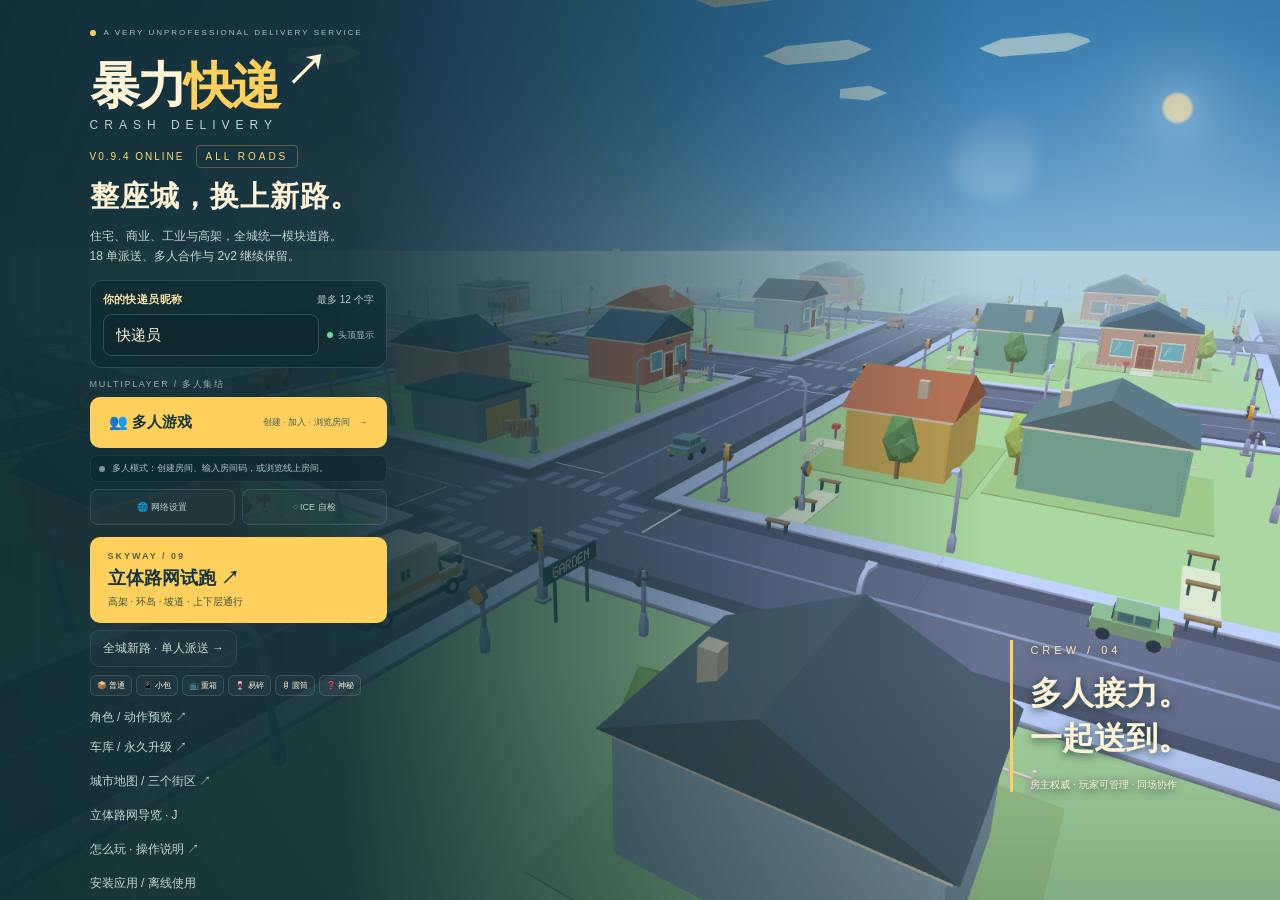
==== commit fb9453fe: "Add files via upload" ====
--- a/index.html
+++ b/index.html
@@ -5,7 +5,7 @@
 <meta name="theme-color" content="#162e34"><meta name="apple-mobile-web-app-capable" content="yes">
 <meta name="apple-mobile-web-app-status-bar-style" content="black-translucent">
 <meta name="description" content="暴力快递 V0.9.4：全城 Kenney 模块道路，住宅、商业、工业三区与高架试验区，18 件订单，单人、多人合作、2v2 和 PWA。">
-<title>暴力快递 · V0.9.5 ROAD SIGNS · 双向路牌 / 驾驶 HUD</title>
+<title>暴力快递 · V0.10 CITY LOOP · SKYWAY 高速</title>
 <script>window.CRASH_TURN_CREDENTIALS_URL='https://api.feelpal.app/turn-credentials';</script>
 <style>:root{--ink:#16343a;--deep:#142b31;--gold:#ffd05b;--cream:#fff4d7;--muted:#abc2c4;--safeB:env(safe-area-inset-bottom,0px);--safeT:env(safe-area-inset-top,0px);--safeL:env(safe-area-inset-left,0px);--safeR:env(safe-area-inset-right,0px)}*{box-sizing:border-box}html,body{margin:0;width:100%;height:100%;overflow:hidden;background:var(--deep);color:var(--cream);font-family:Arial,"PingFang SC","Microsoft YaHei",sans-serif;user-select:none;-webkit-user-select:none;overscroll-behavior:none}button{font:inherit;color:inherit;cursor:pointer;border:0;-webkit-tap-highlight-color:transparent;touch-action:none}button:focus-visible,canvas:focus-visible{outline:2px solid var(--gold);outline-offset:3px}button:disabled{opacity:.42;cursor:default}button:active{transform:translateY(1px)}.hidden{display:none!important}#game,#world,#overlay,#hud,#vignette{position:absolute;inset:0;width:100%;height:100%}#world{touch-action:none;display:block;outline:none}#overlay,#hud,#vignette{pointer-events:none}#vignette{background:linear-gradient(#133c4235,transparent 24%,transparent 74%,#142b3140)}#hud button,#hud .joystick{pointer-events:auto}.control{background:#16343ae8;border:1px solid #ffffff36;border-radius:15px;box-shadow:0 2px 0 #0e292849;min-width:44px;min-height:44px;display:flex;align-items:center;justify-content:center}.control.pressed,.control.active{background:var(--gold);color:var(--ink);border-color:#ffe6a6}.statusbar{position:absolute;left:max(16px,var(--safeL));top:calc(10px + var(--safeT));height:44px;display:flex;align-items:center;gap:17px;border-radius:13px;background:#142f37e5;padding-left:13px;font-size:14px;border:1px solid #ffffff25}.viewtag{font-size:11px;letter-spacing:1px;color:var(--gold);padding-right:12px;border-right:1px solid #ffffff2a}.stat small{font-size:10px;color:var(--muted);margin-left:4px}.money{color:var(--gold)}.statusbar b,.time{font-variant-numeric:tabular-nums}.time{font-size:12px;color:#d2e0dc}.pause{border:0;border-left:1px solid #ffffff25;border-radius:0 12px 12px 0;background:transparent;font-size:18px}.route{position:absolute;top:calc(62px + var(--safeT));left:max(16px,var(--safeL));height:35px;max-width:310px;display:flex;align-items:center;gap:11px;background:#16343ad2;border-radius:9px;padding:0 12px;font-size:12px}.route>b{white-space:nowrap;overflow:hidden;text-overflow:ellipsis;font-weight:500}.route>span:first-child{color:var(--gold);font-size:17px}.route>span:last-child{color:var(--gold);white-space:nowrap}.statuschips{position:absolute;left:max(17px,var(--safeL));top:calc(105px + var(--safeT));display:flex;gap:5px;flex-wrap:wrap;max-width:calc(100% - 120px)}.statuschips>span{background:#17373ac9;border:1px solid #ffffff12;padding:4px 7px;border-radius:5px;font-size:9px;white-space:nowrap}.statuschips>.warn{background:#9f552ce8;color:#fff2cf}.statuschips>.on{color:#ffdb81}.mapPanel{position:absolute;right:max(17px,var(--safeR));top:calc(12px + var(--safeT));width:106px;padding:6px;border-radius:12px;background:#16343adb;border:1px solid #ffffff22}.mapPanel canvas{width:100%;height:auto;display:block;border-radius:7px}.mapPanel small{display:block;font-size:9px;color:#b1c8c5;text-align:center;margin:4px 0 1px}.mapPanel small span{color:var(--gold)}#risk{position:absolute;left:50%;top:calc(20px + var(--safeT));transform:translateX(-50%);background:#934829ec;border:1px solid #ffd68e77;border-radius:8px;padding:8px 12px;font-size:12px;white-space:nowrap}#toast{position:absolute;top:23%;left:50%;transform:translate(-50%,-8px);opacity:0;transition:opacity .15s,transform .15s;background:#16343af2;border:1px solid #ffd05b5b;max-width:min(370px,85%);min-width:230px;padding:15px 22px;border-radius:13px;text-align:center}#toast.show{opacity:1;transform:translate(-50%,0)}#toast b{display:block;color:var(--gold);font-size:24px}#toast span{display:block;font-size:11px;line-height:1.7;margin-top:5px;color:#dce8df}#hint{position:absolute;bottom:calc(154px + var(--safeB));left:50%;transform:translateX(-50%);background:#17343acf;color:#f7f2d9;border-radius:10px;padding:7px 12px;font-size:11px;line-height:1.55;text-align:center;max-width:min(430px,70%);width:max-content}.telemetry{position:absolute;left:50%;bottom:calc(45px + var(--safeB));transform:translateX(-50%);display:flex;align-items:baseline;gap:4px;text-shadow:0 2px 10px #17373a}.telemetry strong{font-size:42px;line-height:1;font-variant-numeric:tabular-nums;letter-spacing:-1px}.telemetry small{font-size:9px;color:#d0e0dc}.healthtrack{position:absolute;width:70px;bottom:-12px;left:0;height:3px;background:#1c3439b0;border-radius:3px;overflow:hidden}.healthtrack i{display:block;height:100%;width:100%;background:#afd5b5}.driveLeft{position:absolute;left:max(23px,var(--safeL));bottom:calc(25px + var(--safeB))}.driveRight{position:absolute;right:max(23px,var(--safeR));bottom:calc(25px + var(--safeB));display:flex;flex-direction:column;align-items:flex-end;gap:10px}.steering,.pedals{display:flex;gap:8px}.steering button{width:64px;height:58px;font-size:21px}.pedals button{width:64px;height:58px;font-size:12px}.pedals .gas{background:#eff0dfe8;color:var(--ink);border-color:#faf9dd}.pedals .gas.pressed{background:var(--gold)}.driveTools{margin-bottom:9px;display:flex;gap:7px}.tool{gap:5px;padding:0 13px;font-size:18px}.tool small{font-size:11px}.enter{gap:7px;background:var(--gold);color:var(--ink);padding:0 13px;height:48px;border-color:#ffe7a7}.enter span{font-size:24px}.enter b{font-size:12px}.keyhelp{position:absolute;bottom:6px;left:50%;transform:translateX(-50%);font-size:10px;color:#fff5d8bd;white-space:nowrap}kbd{font:inherit;font-size:10px;opacity:.65;border:1px solid currentColor;padding:1px 4px;border-radius:4px;margin-left:3px}.joystick{position:absolute;width:128px;height:128px;left:max(23px,var(--safeL));bottom:calc(26px + var(--safeB));touch-action:none}.stickring{position:absolute;inset:5px;background:#173b3ba9;border:1px solid #ffffff3f;border-radius:50%;pointer-events:none}.stickthumb{position:absolute;left:44px;top:44px;width:40px;height:40px;border-radius:50%;background:#e1e9dabb;border:1px solid #ffffff6a;pointer-events:none}.joystick small{position:absolute;left:0;right:0;bottom:-7px;text-align:center;font-size:8px;color:#fff4d5a0;pointer-events:none}.walk{position:absolute;background:transparent;border:0;width:44px;height:44px;font-size:10px;color:#fff9df8a;border-radius:50%;touch-action:none}.walk.up{left:42px;top:-2px}.walk.down{left:42px;bottom:-2px}.walk.left{left:-2px;top:42px}.walk.right{right:-2px;top:42px}.walk.pressed{background:#ffd05b66;color:#fff4d5}.cargoActions{position:absolute;right:max(23px,var(--safeR));bottom:calc(25px + var(--safeB));display:flex;flex-direction:column;align-items:flex-end;gap:7px}.smallAct{font-size:11px;border-radius:10px;min-width:66px;padding:0 10px;min-height:44px}.interact{background:#f2f1deef;color:var(--ink);gap:6px;padding:0 14px;height:49px;font-size:12px}.interact span{font-size:18px}.throw{background:var(--gold);color:var(--ink);width:82px;height:80px;border-radius:23px;border:2px solid #ffe6a6;flex-direction:column;gap:1px;box-shadow:0 4px 0 #a9833999}.throw span{font-size:30px;line-height:28px}.throw b{font-size:13px}.throw.charging{background:#ffefaa;transform:translateY(2px);box-shadow:none}.powertrack{width:82px;height:4px;background:#102e32ad;border-radius:3px;overflow:hidden}.powertrack i{display:block;width:0;height:100%;background:var(--gold)}.rearControls{position:absolute;left:50%;bottom:calc(91px + var(--safeB));transform:translateX(-50%);text-align:center}.rearControls small{font-size:8px;display:block;color:#ebf1d8;margin-bottom:4px;text-shadow:0 1px 4px #1c3037}.rearControls>div{display:flex;gap:5px}.doorToggle{font-size:11px;min-width:44px;min-height:44px;border-radius:10px}.doorToggle.open{background:#955c30dd;border-color:#e7ad7150}#crosshair{position:absolute;top:50%;left:50%;width:18px;height:18px;transform:translate(-50%,-50%);border:1px solid #fff6d99c;border-radius:50%;box-shadow:0 0 3px #193d41}#crosshair i{position:absolute;width:3px;height:3px;border-radius:50%;background:#fff1b2;top:6px;left:6px}#crosshair.locked{border-color:#ffd05b;width:25px;height:25px}#crosshair.locked i{left:10px;top:10px}#focusLabel{position:absolute;top:calc(50% + 22px);left:50%;transform:translateX(-50%);font-size:11px;background:#123339d9;border-radius:6px;padding:5px 8px;white-space:nowrap;max-width:90%;text-overflow:ellipsis;overflow:hidden}#focusLabel:empty{display:none}.screen{position:absolute;inset:0;z-index:10}.menuScreen{padding:36px 7%;display:flex;align-items:center;background:linear-gradient(90deg,#112d34f5,#112d34e7 27%,#112d3480 51%,#112d3400 77%)}.menuCopy{max-width:490px}.eyebrow{color:#a5c2c2;font-size:9px;letter-spacing:2px;display:flex;align-items:center;gap:8px}.eyebrow i{width:6px;height:6px;background:var(--gold);border-radius:50%}.menuCopy h1{font-size:66px;letter-spacing:-3px;line-height:1.05;margin:22px 0 8px;font-weight:900;white-space:nowrap}.menuCopy h1 span{color:var(--gold)}.menuCopy h1 sup{font-size:42px;margin-left:7px}.englishTitle{font-size:12px;color:#c0d2cd;letter-spacing:6px}.edition{font-size:10px;letter-spacing:2px;margin:22px 0 0;color:#ffd972;display:flex;align-items:center;gap:11px}.edition span{padding:5px 9px;border:1px solid #ffd05b4a;border-radius:4px;font-size:10px;letter-spacing:3px}.menuCopy h2{font-size:39px;line-height:1.27;letter-spacing:1px;margin:15px 0 18px}.menuCopy p{font-size:13px;line-height:1.9;color:#c2d5cf;margin:0 0 25px}.menuCopy em{font-style:normal;color:#e9d4a6}.primary{display:block;border-radius:10px;width:100%;max-width:332px;padding:16px 19px;min-height:50px;background:var(--gold);color:var(--ink);font-size:15px;font-weight:800;text-align:left}.secondary{display:block;background:transparent;color:#c8d9d4;font-size:12px;padding:14px 0;min-height:44px;text-align:left}.menuFooter{font-size:9px;display:flex;gap:18px;color:#8cacae;flex-wrap:wrap;margin-top:8px}.menuStamp{position:absolute;right:7%;bottom:12%;padding-left:17px;border-left:3px solid var(--gold);text-shadow:0 2px 10px #15333d}.menuStamp>span{font-size:11px;letter-spacing:4px;color:#f9e6b3}.menuStamp strong{display:block;font-size:32px;line-height:1.4;margin:13px 0}.menuStamp small{font-size:10px}.modalScreen{background:#112830e8;display:flex;align-items:center;justify-content:center;padding:max(15px,var(--safeT)) 17px max(15px,var(--safeB));backdrop-filter:blur(6px)}.modal{background:#1a3940;border:1px solid #ffffff1c;border-radius:20px;padding:28px;max-width:470px;width:100%;max-height:100%;overflow:auto}.modal h2{font-size:25px;line-height:1.3;margin:16px 0}.modal p{font-size:12px;color:#b6cecb;line-height:1.8}.modal .primary{max-width:none}.modal>.primary{margin-top:20px}.settings{display:grid;grid-template-columns:1fr 1fr;gap:8px;margin-top:18px}.settings button{background:#ffffff0b;border:1px solid #ffffff22;border-radius:9px;padding:12px 7px;font-size:11px;min-height:46px}.fineprint{font-size:10px!important;color:#90b2b3!important}.resolution{font-size:10px!important;color:#e6d5a2!important;letter-spacing:.4px}.helpRows>div{border-bottom:1px solid #ffffff13;padding:10px 0}.helpRows b{color:var(--gold);font-size:12px}.helpRows p{font-size:11px;margin:5px 0 0}.endMark{color:var(--gold);font-size:54px}.endStats{display:flex;justify-content:space-between;gap:18px;margin:18px 0}.endStats small{color:var(--muted);display:block;font-size:10px}.endStats strong{color:var(--gold);display:block;font-size:24px;margin-top:7px}.noscript{position:absolute;inset:0;background:var(--deep);padding:40px;display:grid;place-items:center;z-index:99}
 @media(hover:hover){button:not(:disabled):hover{filter:brightness(1.1)}}
@@ -373,7 +373,7 @@
 const houses=[], packages=[], cargo=[], debris=[], traffic=[], lights=[], effects=[];
 // Multiplayer 0.3: one host-authoritative world, up to three independent couriers.
 // Rendering/prediction never owns parcel inventory, doors, scores or vehicle physics.
-const NET_PROTOCOL='crash-delivery-mp095-1';
+const NET_PROTOCOL='crash-delivery-mp010-1';
 const net={mode:'solo',peer:null,conn:null,room:'',maxPlayers:3,roomDirectoryToken:'',connected:false,executing:false,applying:false,players:[],kickedIds:new Set(),playerId:0,remoteActors:[],remoteSamples:new Map(),roster:[],activeRemote:null,
  remoteActor:null,remoteInput:null,remoteState:null,hostActor:null,lastInput:0,lastRecv:0,lastSend:0,lastActorRender:0,
  actionSeq:0,ack:0,lastAction:0,epoch:0,seenEpoch:-1,snapshot:null,receivedAt:0,watch:false,
@@ -1873,7 +1873,7 @@
 const cityStepPlayer=stepPlayer,cityStepCar=stepCar;
 stepPlayer=function(dt){if(!net.executing&&!$('cityScreen').classList.contains('hidden'))return;cityStepPlayer(dt);};
 stepCar=function(dt,predictionOnly=false){if(!predictionOnly&&!net.executing&&!$('cityScreen').classList.contains('hidden')){const old=inputs;inputs=blankInput();try{cityStepCar(dt,predictionOnly);}finally{inputs=old;}}else cityStepCar(dt,predictionOnly);};
-resetGame=function(toMenu=false){v07.resetGame(toMenu);routeCache=null;routeClock=-1;cityMapClock=-1;citySelected=null;closeCityMap();if(!toMenu)showHint('V0.9.5：全城新道路 · 双向路牌 · 18 单。点右上地图看路线；红灯越线和撞车会罚款，砖头仍不会转向。',8);};
+resetGame=function(toMenu=false){v07.resetGame(toMenu);routeCache=null;routeClock=-1;cityMapClock=-1;citySelected=null;closeCityMap();if(!toMenu)showHint('V0.10：城市环线 · SKYWAY 高速 · 18 单。点右上地图看路线；红灯越线和撞车会罚款，砖头仍不会转向。',8);};
 stopNetwork=function(toMenu=true){v07.stopNetwork(toMenu);closeCityMap();};
 openOrders=function(){closeCityMap();v07.openOrders();};
 service=function(){v07.service();if(net.mode==='guest')return;const q=closestCityRoad(car.p),e=q.edge,A=cityNodes[e.a],B=cityNodes[e.b];let from=e.a,to=e.b;if(B.z>A.z){from=e.b;to=e.a;}const d=edgeDirection(from,to),p=[q.q[0]-d[2]*CITY.lane,.12,q.q[2]+d[0]*CITY.lane];car.p=p;car.yaw=Math.atan2(-d[0],-d[2]);routeCache=null;};
@@ -3313,6 +3313,42 @@
 
  }});}
 
+/* V0.10 CITY LOOP — layout polish + elevated expressway speed system.
+ * Keeps V0.9.5 orders/traffic/multiplayer; expands the existing SKYWAY into a gameplay highway loop.
+ */
+const V010={version:'0.10.0',name:'CITY LOOP',highway:false,enteredAt:0,bonusPeak:0};
+function v010HighwaySurface(){
+ if(!road09?.ready||road09Duel())return false;
+ const g=road09Support(car.p[0],car.p[2],car.p[1]-.04);
+ // Elevated Kenney surface only: bridge-under traffic never receives the expressway bonus.
+ return !!g.road && g.y>4.0 && Math.abs(car.p[1]-(g.y+.04))<.75;
+}
+function v010HighwayStep(dt){
+ const on=v010HighwaySurface();
+ if(on!==V010.highway){
+  V010.highway=on;
+  if(on){V010.enteredAt=state.time;showHint('🛣️ SKYWAY 高速 · 限速提升至 100 km/h',3);}
+  else if(state.time-V010.enteredAt>.8)showHint('驶离 SKYWAY · 恢复城市道路限速',2);
+ }
+ if(on&&state.view==='drive'&&car.hp>0){
+  const gas=inputs.keys.has('KeyW')||inputs.keys.has('ArrowUp')||inputs.gas.size||state.brick;
+  const cap=27.8; // 100 km/h
+  if(gas&&car.speed>0)car.speed=Math.min(cap,car.speed+4.2*dt);
+  V010.bonusPeak=Math.max(V010.bonusPeak,Math.abs(car.speed)*3.6);
+ }
+}
+const v010Step=step;
+step=function(dt){v010Step(dt);if(state.mode==='playing'&&!net.executing)v010HighwayStep(dt);};
+const v010UpdateHUD=updateHUD;
+updateHUD=function(){v010UpdateHUD();const chip=$('districtChip');if(chip&&V010.highway){chip.textContent='SKYWAY · 高速 100';chip.classList.add('on');}};
+const v010Reset=resetGame;
+resetGame=function(toMenu=false){V010.highway=false;V010.enteredAt=0;V010.bonusPeak=0;v010Reset(toMenu);if(!toMenu)showHint('V0.10 CITY LOOP · 全城道路 + SKYWAY 高速提速',5);};
+if(window.__deliveryTest)window.__deliveryTest.v010={
+ version:()=>V010.version,
+ highway:()=>({active:V010.highway,surface:v010HighwaySurface(),speedKmh:Math.abs(car.speed)*3.6,peak:V010.bonusPeak}),
+ highwayProbe:(x,z,ref=8)=>{const old=car.p.slice();car.p=[x,road09Support(x,z,ref).y+.04,z];const r={p:car.p.slice(),active:v010HighwaySurface()};car.p=old;return r;}
+};
+
 })();
 </script>
 
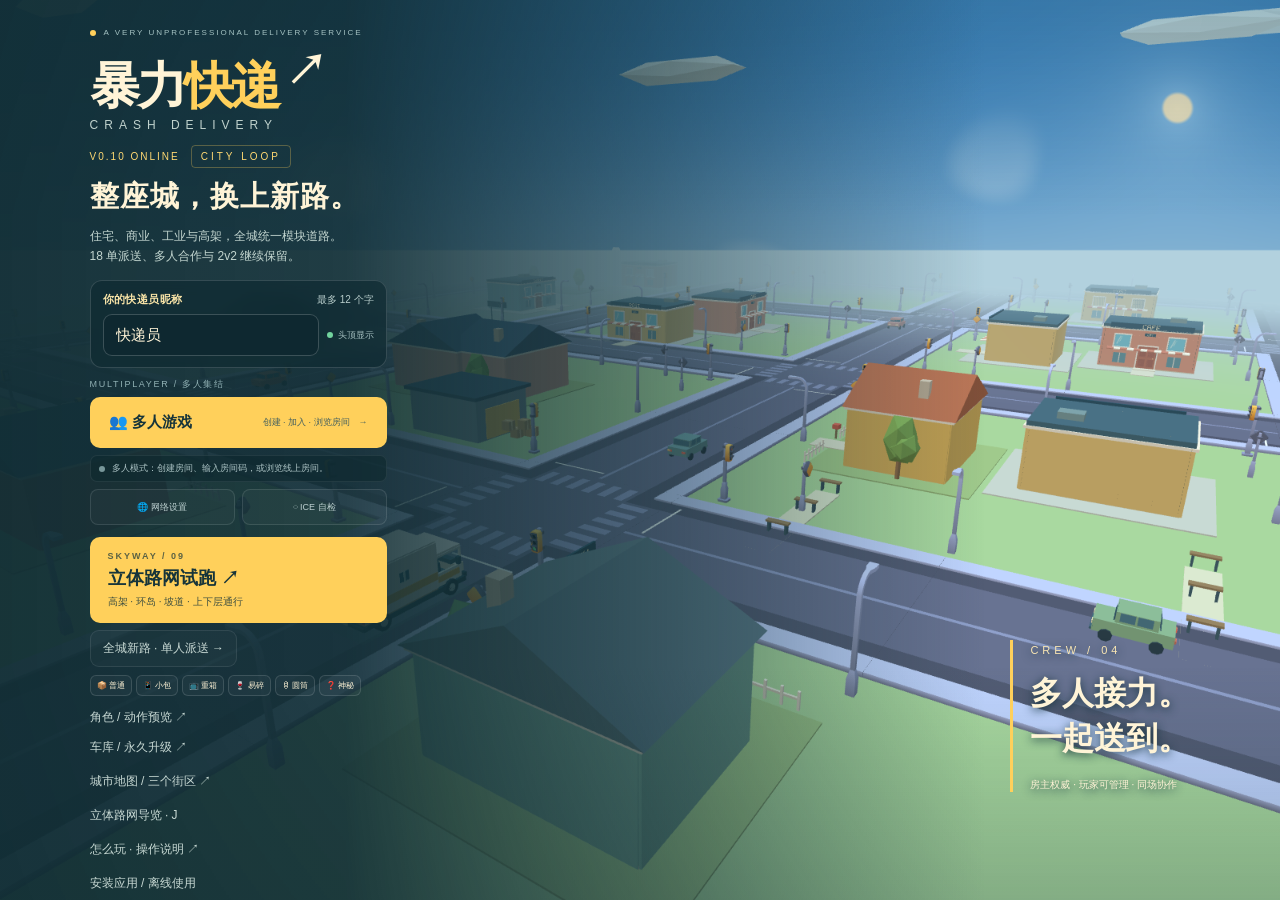
==== commit eebda973: "Add files via upload" ====
--- a/index.html
+++ b/index.html
@@ -5,7 +5,7 @@
 <meta name="theme-color" content="#162e34"><meta name="apple-mobile-web-app-capable" content="yes">
 <meta name="apple-mobile-web-app-status-bar-style" content="black-translucent">
 <meta name="description" content="暴力快递 V0.9.4：全城 Kenney 模块道路，住宅、商业、工业三区与高架试验区，18 件订单，单人、多人合作、2v2 和 PWA。">
-<title>暴力快递 · V0.10 CITY LOOP · SKYWAY 高速</title>
+<title>暴力快递 · V0.10 ONLINE · CITY LOOP</title>
 <script>window.CRASH_TURN_CREDENTIALS_URL='https://api.feelpal.app/turn-credentials';</script>
 <style>:root{--ink:#16343a;--deep:#142b31;--gold:#ffd05b;--cream:#fff4d7;--muted:#abc2c4;--safeB:env(safe-area-inset-bottom,0px);--safeT:env(safe-area-inset-top,0px);--safeL:env(safe-area-inset-left,0px);--safeR:env(safe-area-inset-right,0px)}*{box-sizing:border-box}html,body{margin:0;width:100%;height:100%;overflow:hidden;background:var(--deep);color:var(--cream);font-family:Arial,"PingFang SC","Microsoft YaHei",sans-serif;user-select:none;-webkit-user-select:none;overscroll-behavior:none}button{font:inherit;color:inherit;cursor:pointer;border:0;-webkit-tap-highlight-color:transparent;touch-action:none}button:focus-visible,canvas:focus-visible{outline:2px solid var(--gold);outline-offset:3px}button:disabled{opacity:.42;cursor:default}button:active{transform:translateY(1px)}.hidden{display:none!important}#game,#world,#overlay,#hud,#vignette{position:absolute;inset:0;width:100%;height:100%}#world{touch-action:none;display:block;outline:none}#overlay,#hud,#vignette{pointer-events:none}#vignette{background:linear-gradient(#133c4235,transparent 24%,transparent 74%,#142b3140)}#hud button,#hud .joystick{pointer-events:auto}.control{background:#16343ae8;border:1px solid #ffffff36;border-radius:15px;box-shadow:0 2px 0 #0e292849;min-width:44px;min-height:44px;display:flex;align-items:center;justify-content:center}.control.pressed,.control.active{background:var(--gold);color:var(--ink);border-color:#ffe6a6}.statusbar{position:absolute;left:max(16px,var(--safeL));top:calc(10px + var(--safeT));height:44px;display:flex;align-items:center;gap:17px;border-radius:13px;background:#142f37e5;padding-left:13px;font-size:14px;border:1px solid #ffffff25}.viewtag{font-size:11px;letter-spacing:1px;color:var(--gold);padding-right:12px;border-right:1px solid #ffffff2a}.stat small{font-size:10px;color:var(--muted);margin-left:4px}.money{color:var(--gold)}.statusbar b,.time{font-variant-numeric:tabular-nums}.time{font-size:12px;color:#d2e0dc}.pause{border:0;border-left:1px solid #ffffff25;border-radius:0 12px 12px 0;background:transparent;font-size:18px}.route{position:absolute;top:calc(62px + var(--safeT));left:max(16px,var(--safeL));height:35px;max-width:310px;display:flex;align-items:center;gap:11px;background:#16343ad2;border-radius:9px;padding:0 12px;font-size:12px}.route>b{white-space:nowrap;overflow:hidden;text-overflow:ellipsis;font-weight:500}.route>span:first-child{color:var(--gold);font-size:17px}.route>span:last-child{color:var(--gold);white-space:nowrap}.statuschips{position:absolute;left:max(17px,var(--safeL));top:calc(105px + var(--safeT));display:flex;gap:5px;flex-wrap:wrap;max-width:calc(100% - 120px)}.statuschips>span{background:#17373ac9;border:1px solid #ffffff12;padding:4px 7px;border-radius:5px;font-size:9px;white-space:nowrap}.statuschips>.warn{background:#9f552ce8;color:#fff2cf}.statuschips>.on{color:#ffdb81}.mapPanel{position:absolute;right:max(17px,var(--safeR));top:calc(12px + var(--safeT));width:106px;padding:6px;border-radius:12px;background:#16343adb;border:1px solid #ffffff22}.mapPanel canvas{width:100%;height:auto;display:block;border-radius:7px}.mapPanel small{display:block;font-size:9px;color:#b1c8c5;text-align:center;margin:4px 0 1px}.mapPanel small span{color:var(--gold)}#risk{position:absolute;left:50%;top:calc(20px + var(--safeT));transform:translateX(-50%);background:#934829ec;border:1px solid #ffd68e77;border-radius:8px;padding:8px 12px;font-size:12px;white-space:nowrap}#toast{position:absolute;top:23%;left:50%;transform:translate(-50%,-8px);opacity:0;transition:opacity .15s,transform .15s;background:#16343af2;border:1px solid #ffd05b5b;max-width:min(370px,85%);min-width:230px;padding:15px 22px;border-radius:13px;text-align:center}#toast.show{opacity:1;transform:translate(-50%,0)}#toast b{display:block;color:var(--gold);font-size:24px}#toast span{display:block;font-size:11px;line-height:1.7;margin-top:5px;color:#dce8df}#hint{position:absolute;bottom:calc(154px + var(--safeB));left:50%;transform:translateX(-50%);background:#17343acf;color:#f7f2d9;border-radius:10px;padding:7px 12px;font-size:11px;line-height:1.55;text-align:center;max-width:min(430px,70%);width:max-content}.telemetry{position:absolute;left:50%;bottom:calc(45px + var(--safeB));transform:translateX(-50%);display:flex;align-items:baseline;gap:4px;text-shadow:0 2px 10px #17373a}.telemetry strong{font-size:42px;line-height:1;font-variant-numeric:tabular-nums;letter-spacing:-1px}.telemetry small{font-size:9px;color:#d0e0dc}.healthtrack{position:absolute;width:70px;bottom:-12px;left:0;height:3px;background:#1c3439b0;border-radius:3px;overflow:hidden}.healthtrack i{display:block;height:100%;width:100%;background:#afd5b5}.driveLeft{position:absolute;left:max(23px,var(--safeL));bottom:calc(25px + var(--safeB))}.driveRight{position:absolute;right:max(23px,var(--safeR));bottom:calc(25px + var(--safeB));display:flex;flex-direction:column;align-items:flex-end;gap:10px}.steering,.pedals{display:flex;gap:8px}.steering button{width:64px;height:58px;font-size:21px}.pedals button{width:64px;height:58px;font-size:12px}.pedals .gas{background:#eff0dfe8;color:var(--ink);border-color:#faf9dd}.pedals .gas.pressed{background:var(--gold)}.driveTools{margin-bottom:9px;display:flex;gap:7px}.tool{gap:5px;padding:0 13px;font-size:18px}.tool small{font-size:11px}.enter{gap:7px;background:var(--gold);color:var(--ink);padding:0 13px;height:48px;border-color:#ffe7a7}.enter span{font-size:24px}.enter b{font-size:12px}.keyhelp{position:absolute;bottom:6px;left:50%;transform:translateX(-50%);font-size:10px;color:#fff5d8bd;white-space:nowrap}kbd{font:inherit;font-size:10px;opacity:.65;border:1px solid currentColor;padding:1px 4px;border-radius:4px;margin-left:3px}.joystick{position:absolute;width:128px;height:128px;left:max(23px,var(--safeL));bottom:calc(26px + var(--safeB));touch-action:none}.stickring{position:absolute;inset:5px;background:#173b3ba9;border:1px solid #ffffff3f;border-radius:50%;pointer-events:none}.stickthumb{position:absolute;left:44px;top:44px;width:40px;height:40px;border-radius:50%;background:#e1e9dabb;border:1px solid #ffffff6a;pointer-events:none}.joystick small{position:absolute;left:0;right:0;bottom:-7px;text-align:center;font-size:8px;color:#fff4d5a0;pointer-events:none}.walk{position:absolute;background:transparent;border:0;width:44px;height:44px;font-size:10px;color:#fff9df8a;border-radius:50%;touch-action:none}.walk.up{left:42px;top:-2px}.walk.down{left:42px;bottom:-2px}.walk.left{left:-2px;top:42px}.walk.right{right:-2px;top:42px}.walk.pressed{background:#ffd05b66;color:#fff4d5}.cargoActions{position:absolute;right:max(23px,var(--safeR));bottom:calc(25px + var(--safeB));display:flex;flex-direction:column;align-items:flex-end;gap:7px}.smallAct{font-size:11px;border-radius:10px;min-width:66px;padding:0 10px;min-height:44px}.interact{background:#f2f1deef;color:var(--ink);gap:6px;padding:0 14px;height:49px;font-size:12px}.interact span{font-size:18px}.throw{background:var(--gold);color:var(--ink);width:82px;height:80px;border-radius:23px;border:2px solid #ffe6a6;flex-direction:column;gap:1px;box-shadow:0 4px 0 #a9833999}.throw span{font-size:30px;line-height:28px}.throw b{font-size:13px}.throw.charging{background:#ffefaa;transform:translateY(2px);box-shadow:none}.powertrack{width:82px;height:4px;background:#102e32ad;border-radius:3px;overflow:hidden}.powertrack i{display:block;width:0;height:100%;background:var(--gold)}.rearControls{position:absolute;left:50%;bottom:calc(91px + var(--safeB));transform:translateX(-50%);text-align:center}.rearControls small{font-size:8px;display:block;color:#ebf1d8;margin-bottom:4px;text-shadow:0 1px 4px #1c3037}.rearControls>div{display:flex;gap:5px}.doorToggle{font-size:11px;min-width:44px;min-height:44px;border-radius:10px}.doorToggle.open{background:#955c30dd;border-color:#e7ad7150}#crosshair{position:absolute;top:50%;left:50%;width:18px;height:18px;transform:translate(-50%,-50%);border:1px solid #fff6d99c;border-radius:50%;box-shadow:0 0 3px #193d41}#crosshair i{position:absolute;width:3px;height:3px;border-radius:50%;background:#fff1b2;top:6px;left:6px}#crosshair.locked{border-color:#ffd05b;width:25px;height:25px}#crosshair.locked i{left:10px;top:10px}#focusLabel{position:absolute;top:calc(50% + 22px);left:50%;transform:translateX(-50%);font-size:11px;background:#123339d9;border-radius:6px;padding:5px 8px;white-space:nowrap;max-width:90%;text-overflow:ellipsis;overflow:hidden}#focusLabel:empty{display:none}.screen{position:absolute;inset:0;z-index:10}.menuScreen{padding:36px 7%;display:flex;align-items:center;background:linear-gradient(90deg,#112d34f5,#112d34e7 27%,#112d3480 51%,#112d3400 77%)}.menuCopy{max-width:490px}.eyebrow{color:#a5c2c2;font-size:9px;letter-spacing:2px;display:flex;align-items:center;gap:8px}.eyebrow i{width:6px;height:6px;background:var(--gold);border-radius:50%}.menuCopy h1{font-size:66px;letter-spacing:-3px;line-height:1.05;margin:22px 0 8px;font-weight:900;white-space:nowrap}.menuCopy h1 span{color:var(--gold)}.menuCopy h1 sup{font-size:42px;margin-left:7px}.englishTitle{font-size:12px;color:#c0d2cd;letter-spacing:6px}.edition{font-size:10px;letter-spacing:2px;margin:22px 0 0;color:#ffd972;display:flex;align-items:center;gap:11px}.edition span{padding:5px 9px;border:1px solid #ffd05b4a;border-radius:4px;font-size:10px;letter-spacing:3px}.menuCopy h2{font-size:39px;line-height:1.27;letter-spacing:1px;margin:15px 0 18px}.menuCopy p{font-size:13px;line-height:1.9;color:#c2d5cf;margin:0 0 25px}.menuCopy em{font-style:normal;color:#e9d4a6}.primary{display:block;border-radius:10px;width:100%;max-width:332px;padding:16px 19px;min-height:50px;background:var(--gold);color:var(--ink);font-size:15px;font-weight:800;text-align:left}.secondary{display:block;background:transparent;color:#c8d9d4;font-size:12px;padding:14px 0;min-height:44px;text-align:left}.menuFooter{font-size:9px;display:flex;gap:18px;color:#8cacae;flex-wrap:wrap;margin-top:8px}.menuStamp{position:absolute;right:7%;bottom:12%;padding-left:17px;border-left:3px solid var(--gold);text-shadow:0 2px 10px #15333d}.menuStamp>span{font-size:11px;letter-spacing:4px;color:#f9e6b3}.menuStamp strong{display:block;font-size:32px;line-height:1.4;margin:13px 0}.menuStamp small{font-size:10px}.modalScreen{background:#112830e8;display:flex;align-items:center;justify-content:center;padding:max(15px,var(--safeT)) 17px max(15px,var(--safeB));backdrop-filter:blur(6px)}.modal{background:#1a3940;border:1px solid #ffffff1c;border-radius:20px;padding:28px;max-width:470px;width:100%;max-height:100%;overflow:auto}.modal h2{font-size:25px;line-height:1.3;margin:16px 0}.modal p{font-size:12px;color:#b6cecb;line-height:1.8}.modal .primary{max-width:none}.modal>.primary{margin-top:20px}.settings{display:grid;grid-template-columns:1fr 1fr;gap:8px;margin-top:18px}.settings button{background:#ffffff0b;border:1px solid #ffffff22;border-radius:9px;padding:12px 7px;font-size:11px;min-height:46px}.fineprint{font-size:10px!important;color:#90b2b3!important}.resolution{font-size:10px!important;color:#e6d5a2!important;letter-spacing:.4px}.helpRows>div{border-bottom:1px solid #ffffff13;padding:10px 0}.helpRows b{color:var(--gold);font-size:12px}.helpRows p{font-size:11px;margin:5px 0 0}.endMark{color:var(--gold);font-size:54px}.endStats{display:flex;justify-content:space-between;gap:18px;margin:18px 0}.endStats small{color:var(--muted);display:block;font-size:10px}.endStats strong{color:var(--gold);display:block;font-size:24px;margin-top:7px}.noscript{position:absolute;inset:0;background:var(--deep);padding:40px;display:grid;place-items:center;z-index:99}
 @media(hover:hover){button:not(:disabled):hover{filter:brightness(1.1)}}
@@ -599,7 +599,7 @@
  market:{name:'风铃商业街',short:'商业街',en:'MARKET',color:'#64b6c5',map:'#315b6a',speed:30,tip:'店铺高窗更小，路口密集。先减速，让队友找准入口。'},
  works:{name:'北港工业区',short:'工业区',en:'WORKS',color:'#d7a472',map:'#5d5348',speed:40,tip:'装卸大门适合重箱，T 字路口需要提前看地图选路。'}
 };
-function districtAt(x,z){return x<-50&&z<48||z<-105&&x<0?'works':x>45&&z<48||z<-105&&x>0?'market':'garden';}
+function districtAt(x,z){if(z>=28)return x>=42?'works':'garden';if(z<=-28)return 'market';return x>=58?'works':x<=-58?'garden':'market';}
 const cityNodes=[],cityEdges=[],cityNodeMap=new Map(),cityEdgeMap=new Map();
 function cityNode(x,z){return cityNodeMap.get(x+','+z);}
 for(const z of CITY.lines)for(const x of CITY.lines){const n={id:cityNodes.length,x,z,adj:[],offset:((x+112)/56*2+(z+112)/56)*.71};cityNodes.push(n);cityNodeMap.set(x+','+z,n);}
@@ -691,9 +691,11 @@
  b(99,.018,212,'#a4b5a2',[-105,-.035,-42]);b(101,.018,198,'#adc0b2',[107,-.033,-47]);
  // V0.9.4: road geometry and signals are built from the Kenney road modules.
  // Original addresses retained; six outer-city jobs added.
- addHouse(20,28,-Math.PI/2,101,1);addHouse(-20,12,Math.PI/2,102,0);addHouse(20,-22,-Math.PI/2,103,2);addHouse(-20,-36,Math.PI/2,104,3);
- addHouse(28,-76,0,105,0);addHouse(76,-26,-Math.PI/2,106,1);addHouse(76,22,-Math.PI/2,107,2);addHouse(30,76,Math.PI,108,3);addHouse(-18,76,Math.PI,109,4);addHouse(-76,25,Math.PI/2,110,2);addHouse(-76,-20,Math.PI/2,111,1);addHouse(-28,-76,0,112,0);
- addHouse(20,-132,0,113,0);addHouse(76,-132,0,114,1);addHouse(-20,-132,0,115,2);addHouse(-76,-132,0,116,0);addHouse(-132,-26,Math.PI/2,117,1);addHouse(-132,28,Math.PI/2,118,2);
+ // V0.10 CITY LOOP: 18 jobs are deliberately spread across the new north/south city plan.
+ // North-west / north-centre: residential; north-east / east: industrial; south: commercial.
+ addHouse(-76,76,Math.PI/2,101,1);addHouse(-28,76,Math.PI,102,0);addHouse(20,76,Math.PI,103,2);addHouse(-76,28,Math.PI/2,104,3);addHouse(-28,28,-Math.PI/2,105,4);addHouse(20,28,-Math.PI/2,106,1);
+ addHouse(76,76,Math.PI,107,0);addHouse(132,76,-Math.PI/2,108,1);addHouse(76,28,-Math.PI/2,109,2);addHouse(132,28,-Math.PI/2,110,3);addHouse(132,-20,-Math.PI/2,111,4);addHouse(132,-76,-Math.PI/2,112,0);
+ addHouse(-76,-28,Math.PI/2,113,0);addHouse(-28,-28,Math.PI/2,114,1);addHouse(20,-28,-Math.PI/2,115,2);addHouse(76,-28,-Math.PI/2,116,3);addHouse(-76,-76,0,117,4);addHouse(28,-76,0,118,2);
  for(const p of [[-36,30,Math.PI,201,4],[35,27,Math.PI,202,2],[35,-32,0,203,4],[-34,-12,0,204,5],[132,-76,-Math.PI/2,205,2],[132,-20,-Math.PI/2,206,0],[132,28,-Math.PI/2,207,1],[132,76,-Math.PI/2,208,3],[-132,76,Math.PI/2,209,2],[-76,132,Math.PI,210,4],[20,132,Math.PI,211,1],[76,132,Math.PI,212,3]])addHouse(...p,false);
  for(const p of [[-42,94],[43,94],[94,90],[-40,101],[-90,94],[14,103],[96,42],[-96,52],[-99,-94],[91,-96],[39,101],[-103,103]])addTree(...p,1.2);
  // Garden square, the depot and industrial stacks. No collision-free solid shop entrances.
@@ -1873,7 +1875,7 @@
 const cityStepPlayer=stepPlayer,cityStepCar=stepCar;
 stepPlayer=function(dt){if(!net.executing&&!$('cityScreen').classList.contains('hidden'))return;cityStepPlayer(dt);};
 stepCar=function(dt,predictionOnly=false){if(!predictionOnly&&!net.executing&&!$('cityScreen').classList.contains('hidden')){const old=inputs;inputs=blankInput();try{cityStepCar(dt,predictionOnly);}finally{inputs=old;}}else cityStepCar(dt,predictionOnly);};
-resetGame=function(toMenu=false){v07.resetGame(toMenu);routeCache=null;routeClock=-1;cityMapClock=-1;citySelected=null;closeCityMap();if(!toMenu)showHint('V0.10：城市环线 · SKYWAY 高速 · 18 单。点右上地图看路线；红灯越线和撞车会罚款，砖头仍不会转向。',8);};
+resetGame=function(toMenu=false){v07.resetGame(toMenu);routeCache=null;routeClock=-1;cityMapClock=-1;citySelected=null;closeCityMap();if(!toMenu)showHint('V0.10 CITY LOOP：北部住宅/工业 · 南部商业 · SKYWAY 高速 · 18 单。点右上地图看路线；红灯越线和撞车会罚款，砖头仍不会转向。',8);};
 stopNetwork=function(toMenu=true){v07.stopNetwork(toMenu);closeCityMap();};
 openOrders=function(){closeCityMap();v07.openOrders();};
 service=function(){v07.service();if(net.mode==='guest')return;const q=closestCityRoad(car.p),e=q.edge,A=cityNodes[e.a],B=cityNodes[e.b];let from=e.a,to=e.b;if(B.z>A.z){from=e.b;to=e.a;}const d=edgeDirection(from,to),p=[q.q[0]-d[2]*CITY.lane,.12,q.q[2]+d[0]*CITY.lane];car.p=p;car.yaw=Math.atan2(-d[0],-d[2]);routeCache=null;};
@@ -3256,7 +3258,7 @@
 }
 function road09BuildUI(){
  const start=document.createElement('button');start.id='roadStart09';start.className='primary roadStart09';start.disabled=true;start.innerHTML='<span>SKYWAY / 09</span><b>立体路网试跑 ↗</b><small>高架 · 环岛 · 坡道 · 上下层通行</small>';start.onclick=()=>{if(networked()&&!net.connected)stopNetwork(false);road09Warp('trial');};document.getElementById('startBtn').before(start);
- const edition=document.querySelector('.edition');if(edition)edition.innerHTML='V0.9.4 ONLINE <span>ALL ROADS</span>';
+ const edition=document.querySelector('.edition');if(edition)edition.innerHTML='V0.10 ONLINE <span>CITY LOOP</span>';
  const eyebrow=document.querySelector('.menuCopy h2');if(eyebrow)eyebrow.innerHTML='整座城，<br>换上新路。';
  const p=document.querySelector('.menuCopy>p');if(p)p.innerHTML='住宅、商业、工业与高架，全城统一模块道路。<br>18 单派送、多人合作与 2v2 继续保留。';
  const oldStart=document.getElementById('startBtn');if(oldStart){oldStart.textContent='道路准备中…';oldStart.disabled=true;}
@@ -3313,41 +3315,21 @@
 
  }});}
 
-/* V0.10 CITY LOOP — layout polish + elevated expressway speed system.
- * Keeps V0.9.5 orders/traffic/multiplayer; expands the existing SKYWAY into a gameplay highway loop.
- */
-const V010={version:'0.10.0',name:'CITY LOOP',highway:false,enteredAt:0,bonusPeak:0};
+/* V0.10 actual CITY LOOP gameplay */
+const V010={highway:false,peak:0};
 function v010HighwaySurface(){
- if(!road09?.ready||road09Duel())return false;
+ if(!road09.ready||road09Duel())return false;
  const g=road09Support(car.p[0],car.p[2],car.p[1]-.04);
- // Elevated Kenney surface only: bridge-under traffic never receives the expressway bonus.
- return !!g.road && g.y>4.0 && Math.abs(car.p[1]-(g.y+.04))<.75;
-}
-function v010HighwayStep(dt){
- const on=v010HighwaySurface();
- if(on!==V010.highway){
-  V010.highway=on;
-  if(on){V010.enteredAt=state.time;showHint('🛣️ SKYWAY 高速 · 限速提升至 100 km/h',3);}
-  else if(state.time-V010.enteredAt>.8)showHint('驶离 SKYWAY · 恢复城市道路限速',2);
- }
- if(on&&state.view==='drive'&&car.hp>0){
-  const gas=inputs.keys.has('KeyW')||inputs.keys.has('ArrowUp')||inputs.gas.size||state.brick;
-  const cap=27.8; // 100 km/h
-  if(gas&&car.speed>0)car.speed=Math.min(cap,car.speed+4.2*dt);
-  V010.bonusPeak=Math.max(V010.bonusPeak,Math.abs(car.speed)*3.6);
- }
+ return !!g.road&&g.y>4&&Math.abs(car.p[1]-(g.y+.04))<.8;
 }
 const v010Step=step;
-step=function(dt){v010Step(dt);if(state.mode==='playing'&&!net.executing)v010HighwayStep(dt);};
-const v010UpdateHUD=updateHUD;
-updateHUD=function(){v010UpdateHUD();const chip=$('districtChip');if(chip&&V010.highway){chip.textContent='SKYWAY · 高速 100';chip.classList.add('on');}};
-const v010Reset=resetGame;
-resetGame=function(toMenu=false){V010.highway=false;V010.enteredAt=0;V010.bonusPeak=0;v010Reset(toMenu);if(!toMenu)showHint('V0.10 CITY LOOP · 全城道路 + SKYWAY 高速提速',5);};
-if(window.__deliveryTest)window.__deliveryTest.v010={
- version:()=>V010.version,
- highway:()=>({active:V010.highway,surface:v010HighwaySurface(),speedKmh:Math.abs(car.speed)*3.6,peak:V010.bonusPeak}),
- highwayProbe:(x,z,ref=8)=>{const old=car.p.slice();car.p=[x,road09Support(x,z,ref).y+.04,z];const r={p:car.p.slice(),active:v010HighwaySurface()};car.p=old;return r;}
-};
+step=function(dt){v010Step(dt);if(state.mode!=='playing'||net.executing)return;const h=v010HighwaySurface();
+ if(h!==V010.highway){V010.highway=h;showHint(h?'🛣️ SKYWAY 高速 · 最高 100 km/h':'驶离 SKYWAY · 城市道路模式',2.5);}
+ if(h&&state.view==='drive'&&car.hp>0){const gas=inputs.keys.has('KeyW')||inputs.keys.has('ArrowUp')||inputs.gas.size||state.brick;if(gas&&car.speed>0)car.speed=Math.min(27.8,car.speed+4.6*dt);V010.peak=Math.max(V010.peak,Math.abs(car.speed)*3.6);}
+};
+const v010Hud=updateHUD;
+updateHUD=function(){v010Hud();if(V010.highway){$('districtChip').textContent='SKYWAY · 高速 100';$('districtChip').classList.add('on');}};
+if(window.__deliveryTest)window.__deliveryTest.v010=()=>({highway:V010.highway,peak:V010.peak,orders:deliverable.map(h=>({num:h.num,x:h.x,z:h.z,district:h.district})),districts:deliverable.reduce((o,h)=>(o[h.district]=(o[h.district]||0)+1,o),{})});
 
 })();
 </script>
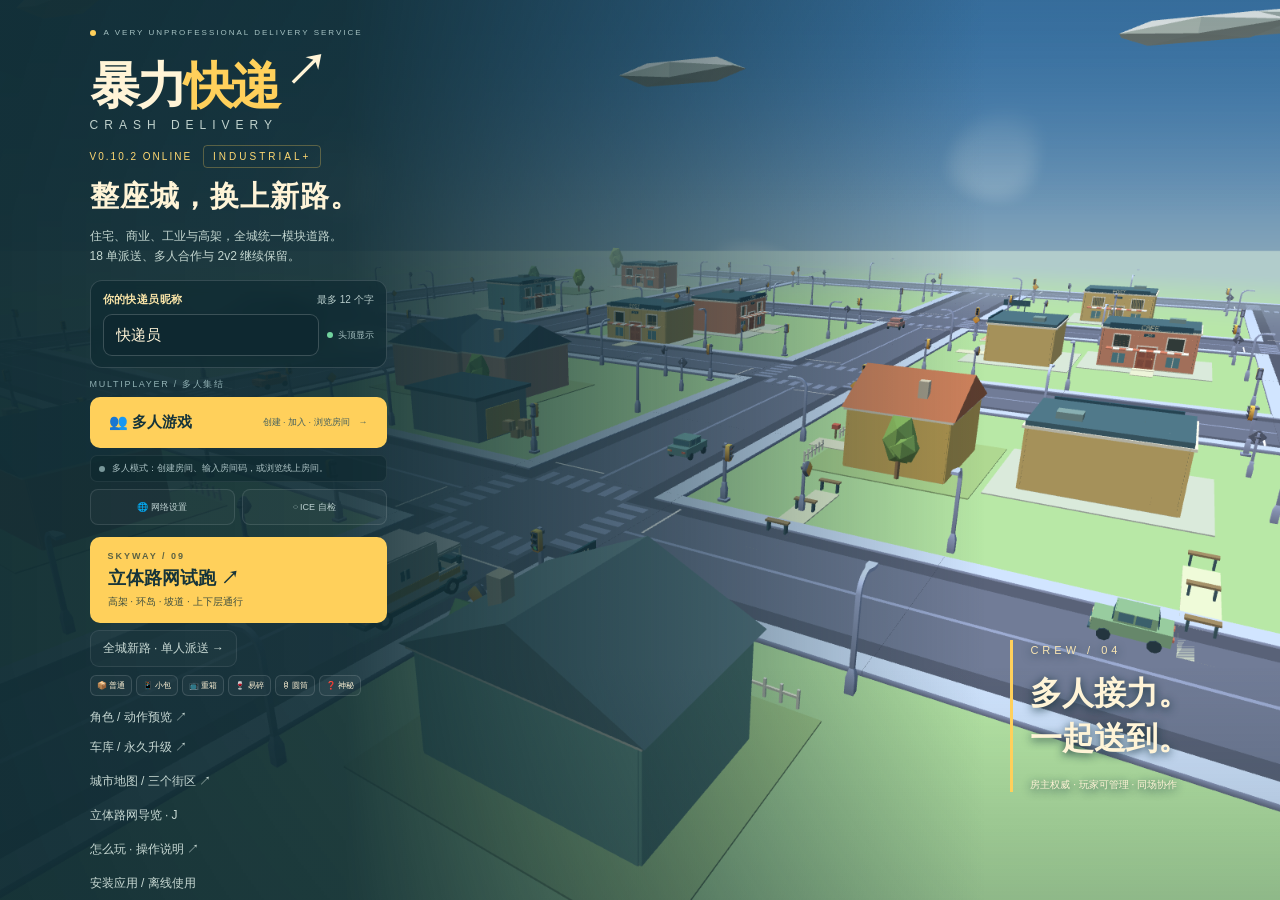
==== commit ef1ea6d1: "Add files via upload" ====
--- a/index.html
+++ b/index.html
@@ -5,7 +5,7 @@
 <meta name="theme-color" content="#162e34"><meta name="apple-mobile-web-app-capable" content="yes">
 <meta name="apple-mobile-web-app-status-bar-style" content="black-translucent">
 <meta name="description" content="暴力快递 V0.9.4：全城 Kenney 模块道路，住宅、商业、工业三区与高架试验区，18 件订单，单人、多人合作、2v2 和 PWA。">
-<title>暴力快递 · V0.10 ONLINE · CITY LOOP</title>
+<title>暴力快递 · V0.10.2 INDUSTRIAL+ / GLASS / LIGHTING · CITY LOOP</title>
 <script>window.CRASH_TURN_CREDENTIALS_URL='https://api.feelpal.app/turn-credentials';</script>
 <style>:root{--ink:#16343a;--deep:#142b31;--gold:#ffd05b;--cream:#fff4d7;--muted:#abc2c4;--safeB:env(safe-area-inset-bottom,0px);--safeT:env(safe-area-inset-top,0px);--safeL:env(safe-area-inset-left,0px);--safeR:env(safe-area-inset-right,0px)}*{box-sizing:border-box}html,body{margin:0;width:100%;height:100%;overflow:hidden;background:var(--deep);color:var(--cream);font-family:Arial,"PingFang SC","Microsoft YaHei",sans-serif;user-select:none;-webkit-user-select:none;overscroll-behavior:none}button{font:inherit;color:inherit;cursor:pointer;border:0;-webkit-tap-highlight-color:transparent;touch-action:none}button:focus-visible,canvas:focus-visible{outline:2px solid var(--gold);outline-offset:3px}button:disabled{opacity:.42;cursor:default}button:active{transform:translateY(1px)}.hidden{display:none!important}#game,#world,#overlay,#hud,#vignette{position:absolute;inset:0;width:100%;height:100%}#world{touch-action:none;display:block;outline:none}#overlay,#hud,#vignette{pointer-events:none}#vignette{background:linear-gradient(#133c4235,transparent 24%,transparent 74%,#142b3140)}#hud button,#hud .joystick{pointer-events:auto}.control{background:#16343ae8;border:1px solid #ffffff36;border-radius:15px;box-shadow:0 2px 0 #0e292849;min-width:44px;min-height:44px;display:flex;align-items:center;justify-content:center}.control.pressed,.control.active{background:var(--gold);color:var(--ink);border-color:#ffe6a6}.statusbar{position:absolute;left:max(16px,var(--safeL));top:calc(10px + var(--safeT));height:44px;display:flex;align-items:center;gap:17px;border-radius:13px;background:#142f37e5;padding-left:13px;font-size:14px;border:1px solid #ffffff25}.viewtag{font-size:11px;letter-spacing:1px;color:var(--gold);padding-right:12px;border-right:1px solid #ffffff2a}.stat small{font-size:10px;color:var(--muted);margin-left:4px}.money{color:var(--gold)}.statusbar b,.time{font-variant-numeric:tabular-nums}.time{font-size:12px;color:#d2e0dc}.pause{border:0;border-left:1px solid #ffffff25;border-radius:0 12px 12px 0;background:transparent;font-size:18px}.route{position:absolute;top:calc(62px + var(--safeT));left:max(16px,var(--safeL));height:35px;max-width:310px;display:flex;align-items:center;gap:11px;background:#16343ad2;border-radius:9px;padding:0 12px;font-size:12px}.route>b{white-space:nowrap;overflow:hidden;text-overflow:ellipsis;font-weight:500}.route>span:first-child{color:var(--gold);font-size:17px}.route>span:last-child{color:var(--gold);white-space:nowrap}.statuschips{position:absolute;left:max(17px,var(--safeL));top:calc(105px + var(--safeT));display:flex;gap:5px;flex-wrap:wrap;max-width:calc(100% - 120px)}.statuschips>span{background:#17373ac9;border:1px solid #ffffff12;padding:4px 7px;border-radius:5px;font-size:9px;white-space:nowrap}.statuschips>.warn{background:#9f552ce8;color:#fff2cf}.statuschips>.on{color:#ffdb81}.mapPanel{position:absolute;right:max(17px,var(--safeR));top:calc(12px + var(--safeT));width:106px;padding:6px;border-radius:12px;background:#16343adb;border:1px solid #ffffff22}.mapPanel canvas{width:100%;height:auto;display:block;border-radius:7px}.mapPanel small{display:block;font-size:9px;color:#b1c8c5;text-align:center;margin:4px 0 1px}.mapPanel small span{color:var(--gold)}#risk{position:absolute;left:50%;top:calc(20px + var(--safeT));transform:translateX(-50%);background:#934829ec;border:1px solid #ffd68e77;border-radius:8px;padding:8px 12px;font-size:12px;white-space:nowrap}#toast{position:absolute;top:23%;left:50%;transform:translate(-50%,-8px);opacity:0;transition:opacity .15s,transform .15s;background:#16343af2;border:1px solid #ffd05b5b;max-width:min(370px,85%);min-width:230px;padding:15px 22px;border-radius:13px;text-align:center}#toast.show{opacity:1;transform:translate(-50%,0)}#toast b{display:block;color:var(--gold);font-size:24px}#toast span{display:block;font-size:11px;line-height:1.7;margin-top:5px;color:#dce8df}#hint{position:absolute;bottom:calc(154px + var(--safeB));left:50%;transform:translateX(-50%);background:#17343acf;color:#f7f2d9;border-radius:10px;padding:7px 12px;font-size:11px;line-height:1.55;text-align:center;max-width:min(430px,70%);width:max-content}.telemetry{position:absolute;left:50%;bottom:calc(45px + var(--safeB));transform:translateX(-50%);display:flex;align-items:baseline;gap:4px;text-shadow:0 2px 10px #17373a}.telemetry strong{font-size:42px;line-height:1;font-variant-numeric:tabular-nums;letter-spacing:-1px}.telemetry small{font-size:9px;color:#d0e0dc}.healthtrack{position:absolute;width:70px;bottom:-12px;left:0;height:3px;background:#1c3439b0;border-radius:3px;overflow:hidden}.healthtrack i{display:block;height:100%;width:100%;background:#afd5b5}.driveLeft{position:absolute;left:max(23px,var(--safeL));bottom:calc(25px + var(--safeB))}.driveRight{position:absolute;right:max(23px,var(--safeR));bottom:calc(25px + var(--safeB));display:flex;flex-direction:column;align-items:flex-end;gap:10px}.steering,.pedals{display:flex;gap:8px}.steering button{width:64px;height:58px;font-size:21px}.pedals button{width:64px;height:58px;font-size:12px}.pedals .gas{background:#eff0dfe8;color:var(--ink);border-color:#faf9dd}.pedals .gas.pressed{background:var(--gold)}.driveTools{margin-bottom:9px;display:flex;gap:7px}.tool{gap:5px;padding:0 13px;font-size:18px}.tool small{font-size:11px}.enter{gap:7px;background:var(--gold);color:var(--ink);padding:0 13px;height:48px;border-color:#ffe7a7}.enter span{font-size:24px}.enter b{font-size:12px}.keyhelp{position:absolute;bottom:6px;left:50%;transform:translateX(-50%);font-size:10px;color:#fff5d8bd;white-space:nowrap}kbd{font:inherit;font-size:10px;opacity:.65;border:1px solid currentColor;padding:1px 4px;border-radius:4px;margin-left:3px}.joystick{position:absolute;width:128px;height:128px;left:max(23px,var(--safeL));bottom:calc(26px + var(--safeB));touch-action:none}.stickring{position:absolute;inset:5px;background:#173b3ba9;border:1px solid #ffffff3f;border-radius:50%;pointer-events:none}.stickthumb{position:absolute;left:44px;top:44px;width:40px;height:40px;border-radius:50%;background:#e1e9dabb;border:1px solid #ffffff6a;pointer-events:none}.joystick small{position:absolute;left:0;right:0;bottom:-7px;text-align:center;font-size:8px;color:#fff4d5a0;pointer-events:none}.walk{position:absolute;background:transparent;border:0;width:44px;height:44px;font-size:10px;color:#fff9df8a;border-radius:50%;touch-action:none}.walk.up{left:42px;top:-2px}.walk.down{left:42px;bottom:-2px}.walk.left{left:-2px;top:42px}.walk.right{right:-2px;top:42px}.walk.pressed{background:#ffd05b66;color:#fff4d5}.cargoActions{position:absolute;right:max(23px,var(--safeR));bottom:calc(25px + var(--safeB));display:flex;flex-direction:column;align-items:flex-end;gap:7px}.smallAct{font-size:11px;border-radius:10px;min-width:66px;padding:0 10px;min-height:44px}.interact{background:#f2f1deef;color:var(--ink);gap:6px;padding:0 14px;height:49px;font-size:12px}.interact span{font-size:18px}.throw{background:var(--gold);color:var(--ink);width:82px;height:80px;border-radius:23px;border:2px solid #ffe6a6;flex-direction:column;gap:1px;box-shadow:0 4px 0 #a9833999}.throw span{font-size:30px;line-height:28px}.throw b{font-size:13px}.throw.charging{background:#ffefaa;transform:translateY(2px);box-shadow:none}.powertrack{width:82px;height:4px;background:#102e32ad;border-radius:3px;overflow:hidden}.powertrack i{display:block;width:0;height:100%;background:var(--gold)}.rearControls{position:absolute;left:50%;bottom:calc(91px + var(--safeB));transform:translateX(-50%);text-align:center}.rearControls small{font-size:8px;display:block;color:#ebf1d8;margin-bottom:4px;text-shadow:0 1px 4px #1c3037}.rearControls>div{display:flex;gap:5px}.doorToggle{font-size:11px;min-width:44px;min-height:44px;border-radius:10px}.doorToggle.open{background:#955c30dd;border-color:#e7ad7150}#crosshair{position:absolute;top:50%;left:50%;width:18px;height:18px;transform:translate(-50%,-50%);border:1px solid #fff6d99c;border-radius:50%;box-shadow:0 0 3px #193d41}#crosshair i{position:absolute;width:3px;height:3px;border-radius:50%;background:#fff1b2;top:6px;left:6px}#crosshair.locked{border-color:#ffd05b;width:25px;height:25px}#crosshair.locked i{left:10px;top:10px}#focusLabel{position:absolute;top:calc(50% + 22px);left:50%;transform:translateX(-50%);font-size:11px;background:#123339d9;border-radius:6px;padding:5px 8px;white-space:nowrap;max-width:90%;text-overflow:ellipsis;overflow:hidden}#focusLabel:empty{display:none}.screen{position:absolute;inset:0;z-index:10}.menuScreen{padding:36px 7%;display:flex;align-items:center;background:linear-gradient(90deg,#112d34f5,#112d34e7 27%,#112d3480 51%,#112d3400 77%)}.menuCopy{max-width:490px}.eyebrow{color:#a5c2c2;font-size:9px;letter-spacing:2px;display:flex;align-items:center;gap:8px}.eyebrow i{width:6px;height:6px;background:var(--gold);border-radius:50%}.menuCopy h1{font-size:66px;letter-spacing:-3px;line-height:1.05;margin:22px 0 8px;font-weight:900;white-space:nowrap}.menuCopy h1 span{color:var(--gold)}.menuCopy h1 sup{font-size:42px;margin-left:7px}.englishTitle{font-size:12px;color:#c0d2cd;letter-spacing:6px}.edition{font-size:10px;letter-spacing:2px;margin:22px 0 0;color:#ffd972;display:flex;align-items:center;gap:11px}.edition span{padding:5px 9px;border:1px solid #ffd05b4a;border-radius:4px;font-size:10px;letter-spacing:3px}.menuCopy h2{font-size:39px;line-height:1.27;letter-spacing:1px;margin:15px 0 18px}.menuCopy p{font-size:13px;line-height:1.9;color:#c2d5cf;margin:0 0 25px}.menuCopy em{font-style:normal;color:#e9d4a6}.primary{display:block;border-radius:10px;width:100%;max-width:332px;padding:16px 19px;min-height:50px;background:var(--gold);color:var(--ink);font-size:15px;font-weight:800;text-align:left}.secondary{display:block;background:transparent;color:#c8d9d4;font-size:12px;padding:14px 0;min-height:44px;text-align:left}.menuFooter{font-size:9px;display:flex;gap:18px;color:#8cacae;flex-wrap:wrap;margin-top:8px}.menuStamp{position:absolute;right:7%;bottom:12%;padding-left:17px;border-left:3px solid var(--gold);text-shadow:0 2px 10px #15333d}.menuStamp>span{font-size:11px;letter-spacing:4px;color:#f9e6b3}.menuStamp strong{display:block;font-size:32px;line-height:1.4;margin:13px 0}.menuStamp small{font-size:10px}.modalScreen{background:#112830e8;display:flex;align-items:center;justify-content:center;padding:max(15px,var(--safeT)) 17px max(15px,var(--safeB));backdrop-filter:blur(6px)}.modal{background:#1a3940;border:1px solid #ffffff1c;border-radius:20px;padding:28px;max-width:470px;width:100%;max-height:100%;overflow:auto}.modal h2{font-size:25px;line-height:1.3;margin:16px 0}.modal p{font-size:12px;color:#b6cecb;line-height:1.8}.modal .primary{max-width:none}.modal>.primary{margin-top:20px}.settings{display:grid;grid-template-columns:1fr 1fr;gap:8px;margin-top:18px}.settings button{background:#ffffff0b;border:1px solid #ffffff22;border-radius:9px;padding:12px 7px;font-size:11px;min-height:46px}.fineprint{font-size:10px!important;color:#90b2b3!important}.resolution{font-size:10px!important;color:#e6d5a2!important;letter-spacing:.4px}.helpRows>div{border-bottom:1px solid #ffffff13;padding:10px 0}.helpRows b{color:var(--gold);font-size:12px}.helpRows p{font-size:11px;margin:5px 0 0}.endMark{color:var(--gold);font-size:54px}.endStats{display:flex;justify-content:space-between;gap:18px;margin:18px 0}.endStats small{color:var(--muted);display:block;font-size:10px}.endStats strong{color:var(--gold);display:block;font-size:24px;margin-top:7px}.noscript{position:absolute;inset:0;background:var(--deep);padding:40px;display:grid;place-items:center;z-index:99}
 @media(hover:hover){button:not(:disabled):hover{filter:brightness(1.1)}}
@@ -282,26 +282,27 @@
 class PocketGL{
  constructor(canvas){
   this.canvas=canvas;const gl=canvas.getContext('webgl',{alpha:false,antialias:true,powerPreference:'high-performance',preserveDrawingBuffer:false})||canvas.getContext('experimental-webgl');if(!gl)throw new Error('此浏览器无法创建 WebGL 3D 画面。请用支持 WebGL 的浏览器打开，或开启硬件加速。');this.gl=gl;
-  const vs=`attribute vec3 aPosition;attribute vec3 aNormal;attribute vec3 aColor;uniform mat4 uVP;uniform mat4 uModel;uniform vec3 uEye;varying vec3 vColor;varying vec3 vWorld;void main(){vec4 world=uModel*vec4(aPosition,1.);vec3 n=normalize(mat3(uModel)*aNormal);float hemi=clamp(n.y*.5+.5,0.,1.);vec3 ambient=mix(vec3(.62,.58,.53),vec3(.79,.88,.98),hemi);float diffuse=max(0.,dot(n,normalize(vec3(-.42,.82,.44))));vec3 sun=vec3(1.,.88,.70)*diffuse*.28;vColor=aColor*(ambient+sun);vWorld=world.xyz;gl_Position=uVP*world;}`;
+  // V0.10.2: one warm sun, cool hemispherical fill; no per-lamp dynamic lights.
+  const vs=`attribute vec3 aPosition;attribute vec3 aNormal;attribute vec3 aColor;uniform mat4 uVP;uniform mat4 uModel;varying vec3 vColor;varying vec3 vWorld;void main(){vec4 world=uModel*vec4(aPosition,1.);vec3 n=normalize(mat3(uModel)*aNormal);float hemi=clamp(n.y*.5+.5,0.,1.);vec3 fill=mix(vec3(.40,.405,.405),vec3(.62,.72,.82),hemi);float d=max(0.,dot(n,normalize(vec3(-.50,.78,.37))));vec3 sun=vec3(1.,.90,.74)*d*.62;vColor=aColor*(fill+sun);vWorld=world.xyz;gl_Position=uVP*world;}`;
   const fs=`#ifdef GL_FRAGMENT_PRECISION_HIGH
 precision highp float;
 #else
 precision mediump float;
 #endif
-varying vec3 vColor;varying vec3 vWorld;uniform float uAlpha;uniform vec3 uEye;void main(){float fog=smoothstep(92.,228.,length(vWorld-uEye));vec3 haze=vec3(.70,.82,.87);gl_FragColor=vec4(mix(vColor,haze,fog),uAlpha);}`;
+varying vec3 vColor;varying vec3 vWorld;uniform float uAlpha;uniform float uShade;uniform vec3 uEye;void main(){float fog=smoothstep(150.,310.,length(vWorld-uEye));vec3 haze=vec3(.69,.79,.81);vec3 lit=vColor*mix(vec3(.78,.87,1.),vec3(1.),uShade)*uShade;gl_FragColor=vec4(mix(lit,haze,fog*.92),uAlpha);}`;
   const skyVs=`attribute vec2 aPosition;varying vec2 vUv;void main(){vUv=aPosition*.5+.5;gl_Position=vec4(aPosition,1.,1.);}`;
-  const skyFs=`precision mediump float;varying vec2 vUv;uniform vec2 uSunPosition;uniform float uSunVisible;uniform float uAspect;void main(){float y=vUv.y;vec3 lower=vec3(.52,.68,.75);vec3 horizon=vec3(.77,.86,.87);vec3 zenith=vec3(.24,.52,.76);vec3 sky=mix(lower,horizon,smoothstep(0.,.42,y));sky=mix(sky,zenith,smoothstep(.40,1.,y));float wave=sin(vUv.x*24.+sin(y*9.)*2.)+sin(vUv.x*13.-y*18.);float cloud=smoothstep(1.35,1.88,wave)*smoothstep(.18,.48,y)*(1.-smoothstep(.78,.94,y));sky=mix(sky,vec3(.94,.96,.94),cloud*.20);vec2 sunDelta=(vUv-uSunPosition)*vec2(uAspect,1.);float d=length(sunDelta);float glow=exp(-d*11.)*.15+exp(-d*42.)*.12;float disk=1.-smoothstep(.014,.019,d);sky+=vec3(1.,.76,.48)*glow*uSunVisible;sky=mix(sky,vec3(1.,.91,.72),disk*uSunVisible*.82);gl_FragColor=vec4(sky,1.);}`;
+  const skyFs=`precision mediump float;varying vec2 vUv;uniform vec2 uSunPosition;uniform float uSunVisible;uniform float uAspect;void main(){float y=vUv.y;vec3 lower=vec3(.55,.69,.72);vec3 horizon=vec3(.84,.84,.75);vec3 zenith=vec3(.25,.48,.70);vec3 sky=mix(lower,horizon,smoothstep(0.,.42,y));sky=mix(sky,zenith,smoothstep(.40,1.,y));float wave=sin(vUv.x*24.+sin(y*9.)*2.)+sin(vUv.x*13.-y*18.);float cloud=smoothstep(1.35,1.88,wave)*smoothstep(.18,.48,y)*(1.-smoothstep(.78,.94,y));sky=mix(sky,vec3(.94,.96,.94),cloud*.20);vec2 sunDelta=(vUv-uSunPosition)*vec2(uAspect,1.);float d=length(sunDelta);float glow=exp(-d*11.)*.15+exp(-d*42.)*.12;float disk=1.-smoothstep(.014,.019,d);sky+=vec3(1.,.76,.48)*glow*uSunVisible;sky=mix(sky,vec3(1.,.91,.72),disk*uSunVisible*.82);gl_FragColor=vec4(sky,1.);}`;
   function compile(type,src){const sh=gl.createShader(type);gl.shaderSource(sh,src);gl.compileShader(sh);if(!gl.getShaderParameter(sh,gl.COMPILE_STATUS))throw new Error(gl.getShaderInfoLog(sh));return sh;}
   this.program=gl.createProgram();gl.attachShader(this.program,compile(gl.VERTEX_SHADER,vs));gl.attachShader(this.program,compile(gl.FRAGMENT_SHADER,fs));gl.linkProgram(this.program);if(!gl.getProgramParameter(this.program,gl.LINK_STATUS))throw new Error(gl.getProgramInfoLog(this.program));gl.useProgram(this.program);
-  this.attrs=['aPosition','aNormal','aColor'].map(k=>gl.getAttribLocation(this.program,k));this.loc={};['uVP','uModel','uEye','uAlpha'].forEach(k=>this.loc[k]=gl.getUniformLocation(this.program,k));this.identity=M.identity();
+  this.attrs=['aPosition','aNormal','aColor'].map(k=>gl.getAttribLocation(this.program,k));this.loc={};['uVP','uModel','uEye','uAlpha','uShade'].forEach(k=>this.loc[k]=gl.getUniformLocation(this.program,k));this.identity=M.identity();this.shade=1;
   this.skyProgram=gl.createProgram();gl.attachShader(this.skyProgram,compile(gl.VERTEX_SHADER,skyVs));gl.attachShader(this.skyProgram,compile(gl.FRAGMENT_SHADER,skyFs));gl.linkProgram(this.skyProgram);if(!gl.getProgramParameter(this.skyProgram,gl.LINK_STATUS))throw new Error(gl.getProgramInfoLog(this.skyProgram));this.skyPosition=gl.getAttribLocation(this.skyProgram,'aPosition');this.skySunPosition=gl.getUniformLocation(this.skyProgram,'uSunPosition');this.skySunVisible=gl.getUniformLocation(this.skyProgram,'uSunVisible');this.skyAspect=gl.getUniformLocation(this.skyProgram,'uAspect');this.skyBuffer=gl.createBuffer();gl.bindBuffer(gl.ARRAY_BUFFER,this.skyBuffer);gl.bufferData(gl.ARRAY_BUFFER,new Float32Array([-1,-1,3,-1,-1,3]),gl.STATIC_DRAW);
   gl.enable(gl.DEPTH_TEST);gl.enable(gl.CULL_FACE);gl.enable(gl.BLEND);gl.blendFunc(gl.SRC_ALPHA,gl.ONE_MINUS_SRC_ALPHA);gl.clearColor(.52,.68,.75,1);
  }
  mesh(b,dynamic=false){const gl=this.gl,buffer=gl.createBuffer();gl.bindBuffer(gl.ARRAY_BUFFER,buffer);gl.bufferData(gl.ARRAY_BUFFER,new Float32Array(b.a),dynamic?gl.DYNAMIC_DRAW:gl.STATIC_DRAW);return {buffer,count:b.a.length/9};}
  begin(eye,at,fov,w,h,dpr,drawSky=true){const gl=this.gl,W=Math.round(w*dpr),H=Math.round(h*dpr);if(this.canvas.width!==W||this.canvas.height!==H){this.canvas.width=W;this.canvas.height=H;}gl.viewport(0,0,W,H);gl.clear(gl.COLOR_BUFFER_BIT|gl.DEPTH_BUFFER_BIT);this.eye=eye;this.at=at;this.fov=fov;this.w=w;this.h=h;this.dpr=dpr;
-  if(drawSky){const forward=V.norm(V.sub(at,eye)),right=V.norm(V.cross(forward,[0,1,0])),up=V.cross(right,forward),sun=V.norm([.12,.18,-.97]),along=V.dot(sun,forward),tanY=Math.tan(fov/2),tanX=tanY*w/h,sx=along>.01?clamp(.5+V.dot(sun,right)/(2*along*tanX),.08,.92):.82,sy=along>.01?clamp(.5+V.dot(sun,up)/(2*along*tanY),.12,.88):.76;gl.disable(gl.DEPTH_TEST);gl.disable(gl.CULL_FACE);gl.depthMask(false);gl.useProgram(this.skyProgram);gl.bindBuffer(gl.ARRAY_BUFFER,this.skyBuffer);gl.enableVertexAttribArray(this.skyPosition);gl.vertexAttribPointer(this.skyPosition,2,gl.FLOAT,false,0,0);gl.uniform2f(this.skySunPosition,sx,sy);gl.uniform1f(this.skySunVisible,1);gl.uniform1f(this.skyAspect,w/h);gl.drawArrays(gl.TRIANGLES,0,3);gl.depthMask(true);gl.enable(gl.DEPTH_TEST);gl.enable(gl.CULL_FACE);}
+  if(drawSky){const forward=V.norm(V.sub(at,eye)),right=V.norm(V.cross(forward,[0,1,0])),up=V.cross(right,forward),sun=V.norm([-.50,.78,.37]),along=V.dot(sun,forward),tanY=Math.tan(fov/2),tanX=tanY*w/h,sx=along>.01?(.5+V.dot(sun,right)/(2*along*tanX)):.82,sy=along>.01?(.5+V.dot(sun,up)/(2*along*tanY)):.76;gl.disable(gl.DEPTH_TEST);gl.disable(gl.CULL_FACE);gl.depthMask(false);gl.useProgram(this.skyProgram);gl.bindBuffer(gl.ARRAY_BUFFER,this.skyBuffer);gl.enableVertexAttribArray(this.skyPosition);gl.vertexAttribPointer(this.skyPosition,2,gl.FLOAT,false,0,0);gl.uniform2f(this.skySunPosition,sx,sy);gl.uniform1f(this.skySunVisible,along>.01&&sx>0&&sx<1&&sy>0&&sy<1?1:0);gl.uniform1f(this.skyAspect,w/h);gl.drawArrays(gl.TRIANGLES,0,3);gl.depthMask(true);gl.enable(gl.DEPTH_TEST);gl.enable(gl.CULL_FACE);}
   this.vp=M.multiply(M.perspective(fov,w/h,.045,330),M.look(eye,at));gl.useProgram(this.program);gl.uniformMatrix4fv(this.loc.uVP,false,this.vp);gl.uniform3fv(this.loc.uEye,eye);gl.depthMask(true);}
- draw(mesh,model=this.identity,alpha=1){if(!mesh||!mesh.count)return;const gl=this.gl;gl.bindBuffer(gl.ARRAY_BUFFER,mesh.buffer);this.attrs.forEach((id,i)=>{gl.enableVertexAttribArray(id);gl.vertexAttribPointer(id,3,gl.FLOAT,false,36,i*12);});gl.uniformMatrix4fv(this.loc.uModel,false,model);gl.uniform1f(this.loc.uAlpha,alpha);gl.drawArrays(gl.TRIANGLES,0,mesh.count);}
+ draw(mesh,model=this.identity,alpha=1){if(!mesh||!mesh.count)return;const gl=this.gl;gl.bindBuffer(gl.ARRAY_BUFFER,mesh.buffer);this.attrs.forEach((id,i)=>{gl.enableVertexAttribArray(id);gl.vertexAttribPointer(id,3,gl.FLOAT,false,36,i*12);});gl.uniformMatrix4fv(this.loc.uModel,false,model);gl.uniform1f(this.loc.uAlpha,alpha);gl.uniform1f(this.loc.uShade,this.shade??1);gl.drawArrays(gl.TRIANGLES,0,mesh.count);}
  project(p){const m=this.vp;if(!m)return null;const w=m[3]*p[0]+m[7]*p[1]+m[11]*p[2]+m[15];if(w<.1)return null;return {x:((m[0]*p[0]+m[4]*p[1]+m[8]*p[2]+m[12])/w*.5+.5)*this.w,y:(.5-(m[1]*p[0]+m[5]*p[1]+m[9]*p[2]+m[13])/w*.5)*this.h,w};}
  ray(x,y){const forward=V.norm(V.sub(this.at,this.eye)),right=V.norm(V.cross(forward,[0,1,0])),up=V.cross(right,forward),t=Math.tan(this.fov/2);return {o:this.eye,d:V.norm(V.add(forward,V.add(V.mul(right,(x/this.w*2-1)*t*this.w/this.h),V.mul(up,(1-y/this.h*2)*t))))};}
 }
@@ -373,7 +374,7 @@
 const houses=[], packages=[], cargo=[], debris=[], traffic=[], lights=[], effects=[];
 // Multiplayer 0.3: one host-authoritative world, up to three independent couriers.
 // Rendering/prediction never owns parcel inventory, doors, scores or vehicle physics.
-const NET_PROTOCOL='crash-delivery-mp010-1';
+const NET_PROTOCOL='crash-delivery-mp0102-1';
 const net={mode:'solo',peer:null,conn:null,room:'',maxPlayers:3,roomDirectoryToken:'',connected:false,executing:false,applying:false,players:[],kickedIds:new Set(),playerId:0,remoteActors:[],remoteSamples:new Map(),roster:[],activeRemote:null,
  remoteActor:null,remoteInput:null,remoteState:null,hostActor:null,lastInput:0,lastRecv:0,lastSend:0,lastActorRender:0,
  actionSeq:0,ack:0,lastAction:0,epoch:0,seenEpoch:-1,snapshot:null,receivedAt:0,watch:false,
@@ -453,7 +454,7 @@
  car:{p:qvec(car.p),yaw:q3(car.yaw),speed:q3(car.speed),hp:q3(car.hp),steer:q3(car.steer),roll:q3(car.roll),wheelAngle:q3(car.wheelAngle),velocity:qvec(car.velocity),fault:car.fault||''},
  upgrades:{...upgrades},state:{time:q3(state.time),score:state.score,delivered:state.delivered,brick:state.brick,shots:state.shots,lost:state.lost,explosions:state.explosions,damageCost:state.damageCost,trickCount:state.trickCount,selectedOrder:state.selectedOrder||0,recovered:state.recovered||0,repairs:state.repairs||0,wrong:state.wrong||0,lastBreakdown:state.lastBreakdown||''},
  doors:doors.map(d=>({angle:q3(d.angle),target:d.target})),brick:{p:qvec(brickBody.p),rot:qvec(brickBody.rot),placed:brickBody.placed},
- houses:houses.map(h=>({num:h.num,done:h.done,g:h.gates.map(g=>g.broken)})),cargo:cargo.map(packBox),packages:packages.map(packBox),
+ houses:houses.map(h=>({num:h.num,done:h.done,g:h.gates.map(g=>g.broken),glass012:h.gates.map(g=>g.type==='window'?(g.holes012||[]).map(v=>({x:v.x,y:v.y,r:v.r,seed:v.seed})):null)})),cargo:cargo.map(packBox),packages:packages.map(packBox),
  traffic:traffic.map(t=>({id:t.id,p:qvec(t.p),yaw:q3(t.yaw),hp:q3(t.hp),phase:t.phase,burn:q3(t.burn),wreckAge:q3(t.wreckAge),speed:q3(t.speed),intent:t.intent||'straight',wait:t.wait||'',braking:!!t.braking,incidentAge:q3(t.incidentAge||0),motion:t.motion||'road',from:t.from,to:t.to,v:qvec(t.phase==='normal'?V.mul([-Math.sin(t.yaw),0,-Math.cos(t.yaw)],t.speed):t.drift)})),cityStats:{...cityTrafficStats},
   actors};}
 function movementInput(){const k=inputs.keys,keys=[];for(const code of ['KeyW','KeyA','KeyS','KeyD','ArrowLeft','ArrowRight','ArrowUp','ArrowDown'])if(k.has(code))keys.push(code);
@@ -487,7 +488,7 @@
   if(net.mode!=='guest')return;
  if(m.t==='world'&&m.protocol===NET_PROTOCOL){applyHostSnapshot(m);return;}
  if(m.t==='event'){net.applying=true;try{if(m.kind==='hint')showHint(String(m.text).slice(0,180),4);else if(m.kind==='toast')showToast(String(m.title).slice(0,80),String(m.sub||'').slice(0,180),m.duration||3);
- else if(m.kind==='gate'){const h=houses.find(h=>h.num===m.num),g=h?.gates[m.index];if(g&&!g.broken)breakGate(h,g,{v:m.v||[0,0,0]});}
+ else if(m.kind==='gate'){const h=houses.find(h=>h.num===m.num),g=h?.gates[m.index];if(g?.type==='window')glass012Apply(g,m.holes012);else if(g&&!g.broken)breakGate(h,g,{v:m.v||[0,0,0]});}
  else if(m.kind==='explosion'){const t=traffic[m.id];if(t){if(Array.isArray(m.p))t.p=m.p.slice();explode(t);}}
  }finally{net.applying=false;}}
 }
@@ -515,7 +516,7 @@
    const incoming=m.actors.filter((x,i)=>x&&i!==net.playerId);for(const ra of incoming){if(ra.id===0)recordHostActorSnapshot(ra,arrival);else recordOtherActorSnapshot(ra,arrival);const old=net.remoteActors.find(x=>x.id===ra.id),prior=old||{...ra,p:ra.p.slice(),yaw:ra.yaw};Object.assign(prior,ra,{p:prior.p,yaw:prior.yaw,held:ra.held?unpackBox(ra.held):null});if(!old)net.remoteActors.push(prior);}net.remoteActors=net.remoteActors.filter(x=>incoming.some(a=>a.id===x.id));net.remoteActors.sort((x,y)=>x.id-y.id);net.hostActor=net.remoteActors.find(x=>x.id===0)||null;net.roster=Array.isArray(m.roster)?m.roster:net.roster;
  if(fresh){Object.assign(car,m.car,{p:m.car.p.slice(),velocity:m.car.velocity.slice()});net.prediction=state.view==='drive';net.correction=null;net.authHp=m.car.hp;net.predictionAccumulator=0;}
  car.hp=m.car.hp;car.fault=m.car.fault||'';state.brick=m.state.brick;brickBody.placed=m.brick.placed;
- m.houses.forEach((h,i)=>{if(!houses[i]||houses[i].num!==h.num)return;houses[i].done=h.done;h.g.forEach((broken,j)=>{const g=houses[i].gates[j];if(broken&&!g.broken)breakGate(houses[i],g,{v:[0,0,0]});g.broken=broken;});});
+ m.houses.forEach((h,i)=>{if(!houses[i]||houses[i].num!==h.num)return;houses[i].done=h.done;h.g.forEach((broken,j)=>{const g=houses[i].gates[j];if(!g)return;if(g.type==='window'){glass012Apply(g,h.glass012?.[j]);return;}if(broken&&!g.broken)breakGate(houses[i],g,{v:[0,0,0]});g.broken=broken;});});
  const oldCargo=new Map(cargo.map(c=>[c.id,c])),oldBoxes=new Map(packages.map(c=>[c.id,c]));cargo.length=packages.length=0;
  for(const c of m.cargo){const p=oldCargo.get(c.id)||unpackBox(c);p.target=c;p.kind=c.kind;p.order=c.order||0;p.integrity=c.integrity??100;p.lossCounted=!!c.lossCounted;cargo.push(p);}
  for(const c of m.packages){const p=oldBoxes.get(c.id)||unpackBox(c);p.target=c;p.delivered=c.delivered;p.order=c.order||0;p.kind=c.kind;p.integrity=c.integrity??100;p.lossCounted=!!c.lossCounted;packages.push(p);}
@@ -599,7 +600,7 @@
  market:{name:'风铃商业街',short:'商业街',en:'MARKET',color:'#64b6c5',map:'#315b6a',speed:30,tip:'店铺高窗更小，路口密集。先减速，让队友找准入口。'},
  works:{name:'北港工业区',short:'工业区',en:'WORKS',color:'#d7a472',map:'#5d5348',speed:40,tip:'装卸大门适合重箱，T 字路口需要提前看地图选路。'}
 };
-function districtAt(x,z){if(z>=28)return x>=42?'works':'garden';if(z<=-28)return 'market';return x>=58?'works':x<=-58?'garden':'market';}
+function districtAt(x,z){if(x>=100)return 'works';if(z>=28)return x>=42?'works':'garden';if(z<=-28)return 'market';return x>=58?'works':x<=-58?'garden':'market';}
 const cityNodes=[],cityEdges=[],cityNodeMap=new Map(),cityEdgeMap=new Map();
 function cityNode(x,z){return cityNodeMap.get(x+','+z);}
 for(const z of CITY.lines)for(const x of CITY.lines){const n={id:cityNodes.length,x,z,adj:[],offset:((x+112)/56*2+(z+112)/56)*.71};cityNodes.push(n);cityNodeMap.set(x+','+z,n);}
@@ -649,8 +650,9 @@
  const h={x,z,yaw,num,deliverable,done:false,model:m,gates:[],district,style,address:DISTRICTS[district].short+' '+num+' 号'};
  const gates=style==='garden'?[{x:-2.9,y:2.725,w:2.4,h:2.15,type:'window'},{x:0,y:1.775,w:2.05,h:3.15,type:'door'},{x:2.9,y:2.725,w:2.4,h:2.15,type:'window'}]:
  style==='market'?[{x:-3.1,y:3.7,w:1.8,h:1.65,type:'window'},{x:0,y:1.675,w:2.15,h:2.95,type:'door'},{x:3.1,y:3.7,w:1.8,h:1.65,type:'window'}]:
- [{x:-3.65,y:3.58,w:1.6,h:1.4,type:'window'},{x:0,y:1.86,w:3.0,h:3.32,type:'door'},{x:3.65,y:3.58,w:1.6,h:1.4,type:'window'}];
- gates.forEach((g,i)=>{g.broken=false;g.index=i;g.house=h;g.center=houseWorld(h,[g.x,g.y,4.36]);h.gates.push(g);});
+ [{x:0,y:2.1,w:4.8,h:3.8,type:'door',industrial:true}];
+ gates.forEach((g,i)=>{g.broken=style==='works';g.index=i;g.house=h;g.center=houseWorld(h,[g.x,g.y,4.36]);h.gates.push(g);});
+ if(style==='works'){h.deliveryMode='industrial';houses.push(h);return h;}
  const wall=style==='works'?(colorIndex%2?'#889fa6':'#a7aea4'):style==='market'?['#84babe','#d99073','#dfbd73'][colorIndex%3]:materials.wall[colorIndex%6];
  b(15.5,.10,14,style==='works'?'#a7b2a5':style==='market'?'#c5caba':'#9ebb7b',[0,.02,.3],[0,0,0],m);
  b(11,.22,8.5,'#d4d1b6',[0,.12,0],[0,0,0],m);b(10.5,.08,8,'#b99b75',[0,.27,0],[0,0,0],m);
@@ -702,7 +704,7 @@
  for(const x of [17,42]){b(2,.09,13,'#d8d9b8',[x,.03,47]);for(let z=40;z<51;z+=5){b(1.7,.13,.52,'#957d59',[x,.85,z]);for(const s of [-1,1])b(.13,.8,.45,'#45616b',[x+s*.65,.4,z]);}}
  b(9,4.2,7,'#8299a2',[-20,2.2,43]);b(9.8,.35,7.8,'#425d6c',[-20,4.45,43]);b(.1,3,4.7,'#ffce67',[-15.43,1.72,43]);
  for(let i=0;i<5;i++){const p=[-13.9+(i%2),.55+(i>2?1:0),41.7+Math.floor(i/2)*1.1];b(.9,.9,.9,'#c19b67',p);b(.92,.93,.15,'#e4c793',p);}
- citySign('GARDEN',12,67,Math.PI/2);citySign('MARKET',67,12,0);citySign('WORKS',-67,-11,Math.PI);
+ citySign('GARDEN',12,67,Math.PI/2);citySign('MARKET',12,-67,Math.PI);citySign('WORKS',123,-98,-Math.PI/2);
  // Missing-road gardens, clearly marked at T-junction terminations.
  for(const p of [[-90,-56],[90,0]]){b(21,.16,11,'#849c77',[p[0],.12,p[1]]);for(const x of [-7,7]){addTree(p[0]+x,p[1],.85);}b(4,.14,1,'#b19b70',[p[0],.2,p[1]]);}
  for(let i=0;i<30;i++){const a=i/30*TAU,dist=440+rnd()*28,h=20+rnd()*26;worldBuilder.cylinder(22+rnd()*10,h,5,i%2?'#93b5aa':'#aac1af',[Math.cos(a)*dist,h/2-3,Math.sin(a)*dist],[0,rnd()*6,0],0);}
@@ -939,7 +941,7 @@
 function openGarage(){if(networked()){netText('请先退出联机，再调整永久车辆升级。');return;}const el=$('garageScreen');if(!el)return;el.classList.remove('hidden');updateGarageUI();}
 function closeGarage(){const el=$('garageScreen');if(el)el.classList.add('hidden');}
 function buyUpgrade(key){const cost=upgradeCost(key);if(!Number.isFinite(cost)||credits<cost)return;credits-=cost;upgrades[key]++;save();updateGarageUI();tone(620,.11,'sine',.22);}
-function resetGame(toMenu=false){renderer.gl.clearColor(.52,.68,.75,1);renderer.gl.depthMask(true);clearInputs();seed=901;packages.length=debris.length=effects.length=0;houses.forEach(h=>{h.done=false;h.gates.forEach(g=>g.broken=false);});Object.assign(state,{mode:toMenu?'menu':'playing',view:'drive',time:0,score:0,delivered:0,shots:0,lost:0,explosions:0,combo:0,lastDelivery:-100,brick:false,charge:0,charging:false,cooldown:0,toastUntil:0,shake:0,hitCooldown:0,hintUntil:0,switchUntil:0,warnUntil:0,nextId:1,damageCost:0,trickCount:0,lastBreakdown:''});
+function resetGame(toMenu=false){renderer.gl.clearColor(.52,.68,.75,1);renderer.gl.depthMask(true);clearInputs();seed=901;packages.length=debris.length=effects.length=0;houses.forEach(h=>{h.done=false;h.gates.forEach(g=>{g.broken=false;g.holes012=[];});});Object.assign(state,{mode:toMenu?'menu':'playing',view:'drive',time:0,score:0,delivered:0,shots:0,lost:0,explosions:0,combo:0,lastDelivery:-100,brick:false,charge:0,charging:false,cooldown:0,toastUntil:0,shake:0,hitCooldown:0,hintUntil:0,switchUntil:0,warnUntil:0,nextId:1,damageCost:0,trickCount:0,lastBreakdown:''});
  Object.assign(car,{p:[3.2,.12,72],yaw:0,speed:0,steer:0,roll:0,wheelAngle:0,hp:100,velocity:[0,0,0],accel:[0,0,0],yawRate:0,kick:[0,0,0],offRoad:0});Object.assign(player,{name:nickname,p:[0,2.38,-.9],yaw:Math.PI,pitch:-.20,held:null,walkPhase:0,aimGate:null,aimHouse:null,focus:null});doors.forEach(d=>{d.angle=d.target=d.vel=0;});Object.assign(brickBody,{p:[.84,.98,-2.47],v:[0,0,0],placed:false,rot:[0,.15,0]});loadCargo();
  resetCityTraffic();
  eye=toMenu?[18,8.8,88]:[16,11,88];at=toMenu?[3.2,1.65,68]:[5,2,65];driveOrbit=driveOrbitGoal=0;cameraBlend=0;simAccumulator=0;
@@ -954,7 +956,7 @@
 function hitWall(p,h,hit,a,b){const lp=V.lerp(a,b,Math.max(0,hit.t-.006));lp[hit.axis]+=hit.sign*.028;p.p=houseWorld(h,lp);let lv=localVelocity(h,p.v);lv[hit.axis]=-lv[hit.axis]*.28;lv=V.mul(lv,.80);p.v=worldVelocity(h,lv);p.pending=null;hurtParcel(p,V.len(p.v));p.bounces=(p.bounces||0)+1;if(p.age-p.lastHit>.15){tone(130,.10,'triangle',.24);p.lastHit=p.age;}return true;}
 function stepWorldPackage(p,dt){
  p.age+=dt;const old=p.p.slice(),next=V.add(p.p,V.add(V.mul(p.v,dt),[0,-6*dt*dt,0]));p.v[1]-=12*dt;let collided=false;
- for(const h of houses){if(Math.abs(next[0]-h.x)>13&&Math.abs(old[0]-h.x)>13)continue;if(Math.abs(next[2]-h.z)>13&&Math.abs(old[2]-h.z)>13)continue;
+ for(const h of houses){if(h.style==='works')continue;if(Math.abs(next[0]-h.x)>13&&Math.abs(old[0]-h.x)>13)continue;if(Math.abs(next[2]-h.z)>13&&Math.abs(old[2]-h.z)>13)continue;
   const a=houseLocal(h,old),b=houseLocal(h,next),r=p.r;
   // An entry is counted only after this parcel crosses the inner facade plane.
   if(p.pending&&p.pending.h===h&&!p.delivered){const g=p.pending.g,inner=4.0-p.r;if(a[2]>=inner&&b[2]<inner){const t=(a[2]-inner)/(a[2]-b[2]),q=V.lerp(a,b,t);if(Math.abs(q[0])<5.35-r&&q[1]>.24+r*.2&&q[1]<5.3-r)deliver(h,g,p);else p.pending=null;if(p.returnToDoor){p.returnToDoor=false;return;}}}
@@ -968,7 +970,7 @@
   const hit=segmentBox(a,b,[-5.62-r,.19-r,-4.34-r],[5.62+r,5.33+r,4.32+r]);if(!hit)continue;
   if(hit.axis===2&&hit.sign===1){const q=V.lerp(a,b,hit.t),g=h.gates.find(g=>Math.abs(q[0]-g.x)<g.w/2-r*.82&&q[1]>g.y-g.h/2+r*.85&&q[1]<g.y+g.h/2-r*.85);
    if(g){const normalSpeed=Math.abs(localVelocity(h,p.v)[2]);if(!g.broken&&g.type==='door'&&normalSpeed*p.mass<64){collided=hitWall(p,h,hit,a,b);showHint('大门撞不动 · 拿重箱并蓄满力，或改投窗户',4);break;}
-    breakGate(h,g,p);p.pending={h,g};continue;
+    if(g.type==='window')glass012Impact(h,g,p,q);else breakGate(h,g,p);p.pending={h,g};continue;
    }
   }
   collided=hitWall(p,h,hit,a,b);break;
@@ -989,11 +991,11 @@
  const brakeMul=1+upgrades.brakes*.16,engineMul=1+upgrades.engine*.12,gripMul=1+upgrades.grip*.18;if(brake){car.speed-=dt*(car.speed>.15?21*brakeMul:5.5*brakeMul);car.speed=Math.max(-4.5,car.speed);}
  else if((gas||state.brick)&&car.hp>0){car.speed+=dt*(car.speed<0?13:gas?8.6*engineMul:6.0*engineMul);}
  else {const drag=(road?.6:2.5)+Math.abs(car.speed)*.085;car.speed=Math.sign(car.speed)*Math.max(0,Math.abs(car.speed)-drag*dt);}
- const max=road?(gas?20.5:state.brick?15.5:20.5):6.5;car.speed=clamp(car.speed,-4.5,23);if(car.speed>max)car.speed=Math.max(max,car.speed-dt*12);
+ const fast=road09.ready&&!road09Duel()&&car.p[1]>4&&road09Support(car.p[0],car.p[2],car.p[1]-.04).y>4;const max=road?(fast?100/3.6:gas?20.5:state.brick?15.5:20.5):6.5;car.speed=clamp(car.speed,-4.5,fast?100/3.6:23);if(car.speed>max)car.speed=Math.max(max,car.speed-dt*12);
  car.yaw=wrapAngle(car.yaw+car.steer*car.speed/(4.6/gripMul)*Math.tan(.54/(1+Math.abs(car.speed)*.031))*dt);car.yawRate=wrapAngle(car.yaw-oldYaw)/dt;
  car.velocity=V.add(V.mul(carForward(),car.speed),car.kick);car.p=V.add(car.p,V.mul(car.velocity,dt));car.p[1]=.12;car.kick=V.mul(car.kick,Math.exp(-2.5*dt));
  // House and warehouse collisions use local expanded footprints.
- if(!predictionOnly){for(const h of houses){if(Math.abs(car.p[0]-h.x)>10||Math.abs(car.p[2]-h.z)>10)continue;const p=houseLocal(h,car.p),rx=7.15,rz=6.05;if(Math.abs(p[0])<rx&&Math.abs(p[2])<rz){const dx=rx-Math.abs(p[0]),dz=rz-Math.abs(p[2]);if(dx<dz)p[0]=Math.sign(p[0]||1)*(rx+.01);else p[2]=Math.sign(p[2]||1)*(rz+.01);car.p=houseWorld(h,p);impact(Math.abs(car.speed));car.speed*=-.16;}}
+ if(!predictionOnly){for(const h of houses){if(h.style==='works')continue;if(Math.abs(car.p[0]-h.x)>10||Math.abs(car.p[2]-h.z)>10)continue;const p=houseLocal(h,car.p),rx=7.15,rz=6.05;if(Math.abs(p[0])<rx&&Math.abs(p[2])<rz){const dx=rx-Math.abs(p[0]),dz=rz-Math.abs(p[2]);if(dx<dz)p[0]=Math.sign(p[0]||1)*(rx+.01);else p[2]=Math.sign(p[2]||1)*(rz+.01);car.p=houseWorld(h,p);impact(Math.abs(car.speed));car.speed*=-.16;}}
  if(car.p[0]>-26.5&&car.p[0]<-13.7&&car.p[2]>37&&car.p[2]<49){car.p[0]=-13.69;impact(Math.abs(car.speed));car.speed*=-.16;}
  for(const t of traffic){if(t.phase==='cleared')continue;if(Math.hypot(car.p[0]-t.p[0],car.p[2]-t.p[2])>8.3)continue;if(Math.abs(car.p[1]-t.p[1])>2.7)continue;const hit=overlapVehicles(t);if(!hit)continue;car.p=V.add(car.p,V.mul(hit.normal,hit.depth+.01));
   if(t.hitCooldown<=0){const npcVelocity=t.phase==='normal'?V.add(V.mul([-Math.sin(t.yaw),0,-Math.cos(t.yaw)],t.speed),t.drift):t.drift;const closing=Math.max(0,-V.dot(V.sub(car.velocity,npcVelocity),hit.normal));if(closing>1.5){t.hitCooldown=.65;impact(closing);damageTraffic(t,Math.max(0,(closing-2.5)*(closing-2.5)*.52),V.mul(hit.normal,-closing*.40));if(t.phase==='normal'&&closing>4)t.phase='damaged';car.speed*=-.13;car.kick=V.add(car.kick,V.mul(hit.normal,Math.min(4,closing*.2)));}}
@@ -1214,7 +1216,7 @@
 function cargoCanSee(point){if(state.view!=='cargo')return true;const e=cameraLocal(),t=vehicleToLocal(point),delta=V.sub(t,e);if(e[2]>CAB.rear+.15){if(delta[2]>=0)return true;const u=(CAB.rear-e[2])/delta[2];const x=e[0]+delta[0]*u;return Math.abs(x)>CAB.half||rearPass(x,.1);}
  if(delta[2]<=0)return false;const u=(CAB.rear-e[2])/delta[2];if(u<0||u>1)return false;const q=V.lerp(e,t,u);return Math.abs(q[0])<CAB.half&&q[1]>CAB.floor&&q[1]<CAB.roof&&rearPass(q[0],.05);}
 function drawOverlay(){const dpr=Math.min(devicePixelRatio||1,2.5),W=Math.round(width*dpr),H=Math.round(height*dpr);if(overlay.width!==W||overlay.height!==H){overlay.width=W;overlay.height=H;}ctx.setTransform(dpr,0,0,dpr,0,0);ctx.clearRect(0,0,width,height);if(state.mode==='menu')return;
- const active=nextHouse();if(active){const p=[active.x,8.6,active.z],s=renderer.project(p);if(s&&cargoCanSee(p)&&s.x>50&&s.x<width-50&&s.y>145&&s.y<height-165&&V.len(V.sub(p,car.p))<95)label('↓ '+active.num+' 号 · 下一单',s.x,s.y,'#ffe18b',coarse()?10:12);}
+ const active=nextHouse();if(active){const p=[active.x,active.labelHeight012||8.6,active.z],s=renderer.project(p);if(s&&cargoCanSee(p)&&s.x>50&&s.x<width-50&&s.y>145&&s.y<height-165&&V.len(V.sub(p,car.p))<95)label('↓ '+active.num+' 号 · 下一单',s.x,s.y,'#ffe18b',coarse()?10:12);}
  if(state.view==='cargo'&&player.aimGate&&cargoCanSee(player.aimGate.center)){const p=renderer.project(player.aimGate.center);if(p&&p.x>10&&p.x<width-10&&p.y>120&&p.y<height-145){ctx.strokeStyle='#ffe59a';ctx.lineWidth=1.5;ctx.beginPath();ctx.arc(p.x,p.y,21,0,TAU);ctx.stroke();}}
  for(const t of traffic){if(t.phase!=='burning')continue;const p=renderer.project(V.add(t.p,[0,3.0,0]));if(p&&cargoCanSee(t.p)&&p.x>45&&p.x<width-45&&p.y>150&&p.y<height-120)label('⚠ '+t.burn.toFixed(1)+' s',p.x,p.y,'#ffc98e',11);}
 }
@@ -1226,18 +1228,18 @@
  if(cameraBlend>0&&blendEye){cameraBlend=Math.max(0,cameraBlend-dt*2.8);const t=1-cameraBlend,ease=t*t*(3-2*t);eye=V.lerp(blendEye,desired,ease);at=V.lerp(blendAt,target,ease);}else{eye=desired;at=target;}
 }
 function draw3D(){/* Safari/WebGL hotfix: gameplay must not inherit preview/transparent-pass GL state. */const gl=renderer.gl;gl.bindFramebuffer(gl.FRAMEBUFFER,null);gl.colorMask(true,true,true,true);gl.depthMask(true);gl.disable(gl.SCISSOR_TEST);gl.enable(gl.DEPTH_TEST);gl.enable(gl.CULL_FACE);gl.enable(gl.BLEND);gl.blendFunc(gl.SRC_ALPHA,gl.ONE_MINUS_SRC_ALPHA);gl.clearColor(.52,.68,.75,1);const shake=motion&&state.mode==='playing'?[Math.sin(state.time*48)*state.shake,Math.cos(state.time*63)*state.shake,0]:[0,0,0];const fov=(state.view==='cargo'?height>width?79:77:height>width?69:58)*Math.PI/180;
- const frameDpr=state.mode==='menu'&&coarse()?Math.min(actualDPR(),1.45):actualDPR();renderer.begin(V.add(eye,shake),V.add(at,shake),fov,width,height,frameDpr);drawCityWorld();if(window.__roads09Draw)window.__roads09Draw();
- const active=nextHouse();for(const h of houses){if(V.len(V.sub([h.x,0,h.z],eye))>175)continue;for(const g of h.gates){const m=M.model(houseWorld(h,[g.x,g.y,4.34]),[0,h.yaw,0]),gs=[g.w/(g.type==='door'?2.05:2.4),g.h/(g.type==='door'?3.15:2.15),1];if(!g.broken)renderer.draw(g.type==='door'?doorMesh:glassMesh,scaled(m,gs));if(h===active&&state.mode!=='menu')renderer.draw(ringMeshes[g.type],scaled(M.model(houseWorld(h,[g.x,g.y,4.52]),[0,h.yaw,0]),gs));}}
- drawCitySignals();
+ const frameDpr=state.mode==='menu'&&coarse()?Math.min(actualDPR(),1.45):actualDPR();renderer.begin(V.add(eye,shake),V.add(at,shake),fov,width,height,frameDpr);drawCityWorld();if(window.__roads09Draw)window.__roads09Draw();industrial012Draw();lighting012Shadows();
+ const active=nextHouse();for(const h of houses){if(h.style==='works')continue;if(V.len(V.sub([h.x,0,h.z],eye))>175)continue;for(const g of h.gates){const m=M.model(houseWorld(h,[g.x,g.y,4.34]),[0,h.yaw,0]),gs=[g.w/(g.type==='door'?2.05:2.4),g.h/(g.type==='door'?3.15:2.15),1];if(g.type==='door'&&!g.broken)renderer.draw(doorMesh,scaled(m,gs));if(h===active&&state.mode!=='menu')renderer.draw(ringMeshes[g.type],scaled(M.model(houseWorld(h,[g.x,g.y,4.52]),[0,h.yaw,0]),gs));}}
+ glass012Draw();drawCitySignals();
  renderer.draw(vanShadow,M.model([car.p[0],car.p[1]-.12,car.p[2]],[0,car.yaw,0]),.40);
- const vanM=M.model(car.p,[car.roadPitch||0,car.yaw,state.view==='cargo'?0:car.roll]);renderer.draw(vanMesh,vanM);
+ const vanM=M.model(car.p,[car.roadPitch||0,car.yaw,state.view==='cargo'?0:car.roll]);renderer.shade=LIGHT012.shade;renderer.draw(vanMesh,vanM);
  for(const x of [-1.58,1.58])for(const z of [-2.60,2.38])renderer.draw(wheelMesh,M.multiply(vanM,M.model([x,.5,z],[car.wheelAngle, z<0?car.steer*.28:0,0])));
  doors.forEach((d,i)=>renderer.draw(rearDoorMeshes[i],M.multiply(vanM,M.model([d.side*1.48,0,3.48],[0,d.side*d.angle,0]))));
  renderer.draw(brickMesh,M.multiply(vanM,M.model(brickBody.p,brickBody.rot)));
  for(const c of cargo)drawTaggedParcel(c,M.multiply(vanM,M.model(c.p,c.rot)));
- drawPlayers();renderer.draw(windshieldMesh,vanM,.35);
+ drawPlayers();renderer.draw(windshieldMesh,vanM,.35);lighting012Brake(vanM);renderer.shade=1;
  for(const t of traffic){if(t.phase==='cleared')continue;drawTrafficLamps(t);if(V.len(V.sub(t.p,eye))>150)continue;renderer.draw(t.phase==='wreck'?wreckMesh:t.mesh,M.model(t.p,[0,t.yaw,0]));if(t.phase==='burning'){for(let i=0;i<3;i++){const scale=.65+.20*Math.sin(state.time*10+i*2),p=V.add(t.p,[(i-1)*.45,1.25+i*.23,-.5]);renderer.draw(fireMeshes[i],scaled(M.model(p,[0,state.time*2,0]),[scale,scale*1.7,scale]));}}}
- if(active&&state.mode!=='menu')renderer.draw(beaconMesh,M.model([active.x,9.25+(motion?Math.sin(state.time*2.8)*.2:0),active.z],[Math.PI,Math.PI/4,0]));
+ if(active&&state.mode!=='menu')renderer.draw(beaconMesh,M.model([active.x,(active.labelHeight012||9.25)+(motion?Math.sin(state.time*2.8)*.2:0),active.z],[Math.PI,Math.PI/4,0]));
  for(const p of packages)drawTaggedParcel(p,M.model(p.p,p.rot));
  for(const d of debris)renderer.draw(d.mesh,M.model(d.p,d.rot),clamp((d.life-d.age)*1.6,0,1));
  renderer.gl.depthMask(false);const sorted=effects.slice().sort((a,b)=>V.len(V.sub(b.p,eye))-V.len(V.sub(a.p,eye)));for(const e of sorted){const t=e.age/e.life,scale=mix(e.start,e.end,t);renderer.draw(e.mesh,scaled(M.model(e.p,e.rot),scale),e.alpha*Math.pow(1-t,.8));}renderer.gl.depthMask(true);
@@ -1488,14 +1490,14 @@
 }
 function walkCollision(pos){
  let p=[clamp(pos[0],-CITY.limit+1,CITY.limit-1),WALK_EYE,clamp(pos[2],-CITY.limit+1,CITY.limit-1)];
- for(const h of houses)if(Math.abs(h.x-p[0])<8&&Math.abs(h.z-p[2])<8)p=slideOut(p,h.x,h.z,h.yaw,5.96,4.72);
+ for(const h of houses)if(h.style!=='works'&&Math.abs(h.x-p[0])<8&&Math.abs(h.z-p[2])<8)p=slideOut(p,h.x,h.z,h.yaw,5.96,4.72);
  p=slideOut(p,-20,43,0,4.94,3.94);
  if(Math.abs((player.p[1]-WALK_EYE)-(car.p[1]-.12))<2.7)p=slideOut(p,car.p[0],car.p[2],car.yaw,1.94,4.28);
  for(const t of traffic)if(t.phase!=='cleared'&&Math.hypot(t.p[0]-p[0],t.p[2]-p[2])<4.3)p=slideOut(p,t.p[0],t.p[2],t.yaw,1.35,2.3);
  return p;
 }
 function clearLine(a,b){
- for(const h of houses){const x=houseLocal(h,a),y=houseLocal(h,b);if(segmentBox(x,y,[-5.64,.2,-4.33],[5.64,5.34,4.31]))return false;}
+ for(const h of houses){if(h.style==='works')continue;const x=houseLocal(h,a),y=houseLocal(h,b);if(segmentBox(x,y,[-5.64,.2,-4.33],[5.64,5.34,4.31]))return false;}
  return true;
 }
 function rearDistance(){const lp=vehicleToLocal(player.p);return Math.hypot(lp[0],lp[2]-4.4);}
@@ -1875,7 +1877,7 @@
 const cityStepPlayer=stepPlayer,cityStepCar=stepCar;
 stepPlayer=function(dt){if(!net.executing&&!$('cityScreen').classList.contains('hidden'))return;cityStepPlayer(dt);};
 stepCar=function(dt,predictionOnly=false){if(!predictionOnly&&!net.executing&&!$('cityScreen').classList.contains('hidden')){const old=inputs;inputs=blankInput();try{cityStepCar(dt,predictionOnly);}finally{inputs=old;}}else cityStepCar(dt,predictionOnly);};
-resetGame=function(toMenu=false){v07.resetGame(toMenu);routeCache=null;routeClock=-1;cityMapClock=-1;citySelected=null;closeCityMap();if(!toMenu)showHint('V0.10 CITY LOOP：北部住宅/工业 · 南部商业 · SKYWAY 高速 · 18 单。点右上地图看路线；红灯越线和撞车会罚款，砖头仍不会转向。',8);};
+resetGame=function(toMenu=false){v07.resetGame(toMenu);routeCache=null;routeClock=-1;cityMapClock=-1;citySelected=null;closeCityMap();if(!toMenu)showHint('V0.10.2：加大厂房 / 密集院区 / 临街收货 / 玻璃破洞 / 柔和光影。点右上地图看路线；红灯越线和撞车会罚款，砖头仍不会转向。',8);};
 stopNetwork=function(toMenu=true){v07.stopNetwork(toMenu);closeCityMap();};
 openOrders=function(){closeCityMap();v07.openOrders();};
 service=function(){v07.service();if(net.mode==='guest')return;const q=closestCityRoad(car.p),e=q.edge,A=cityNodes[e.a],B=cityNodes[e.b];let from=e.a,to=e.b;if(B.z>A.z){from=e.b;to=e.a;}const d=edgeDirection(from,to),p=[q.q[0]-d[2]*CITY.lane,.12,q.q[2]+d[0]*CITY.lane];car.p=p;car.yaw=Math.atan2(-d[0],-d[2]);routeCache=null;};
@@ -3014,7 +3016,7 @@
   function accessor(id){const a=json.accessors[id],v=json.bufferViews[a.bufferView],spec=component[a.componentType],n=num[a.type];if(!spec||!n||a.sparse||v.buffer!==0)throw Error('Unsupported GLB accessor');const start=(v.byteOffset||0)+(a.byteOffset||0),stride=v.byteStride||n*spec[1];if(start+(a.count-1)*stride+n*spec[1]>bin.byteLength)throw Error('Accessor outside GLB');const out=[];for(let i=0;i<a.count;i++){const row=[];for(let k=0;k<n;k++){let x=view[spec[0]](start+i*stride+k*spec[1],true);if(a.normalized&&a.componentType!==5126)x=a.componentType===5121?x/255:a.componentType===5123?x/65535:x;if(!Number.isFinite(x))throw Error('Non-finite accessor');row.push(x);}out.push(row);}return out;}
   const b=new MeshBuilder(),verts=[],faces=[];
   const color=(uv,mat)=>{const pbr=mat.pbrMetallicRoughness||{},tr=pbr.baseColorTexture?.extensions?.KHR_texture_transform||{},sc=tr.scale||[1,1],of=tr.offset||[0,0],a=tr.rotation||0,u0=uv[0]*sc[0],v0=uv[1]*sc[1],u=u0*Math.cos(a)-v0*Math.sin(a)+of[0],v=u0*Math.sin(a)+v0*Math.cos(a)+of[1],x=Math.min(this.w-1,Math.max(0,Math.floor(u*this.w))),y=Math.min(this.h-1,Math.max(0,Math.floor(v*this.h))),i=(y*this.w+x)*4,f=pbr.baseColorFactor||[1,1,1,1];return [0,1,2].map(k=>this.pixels[i+k]/255*f[k]);};
-  function matrix(node){if(node.matrix)return new Float32Array(node.matrix);if(node.rotation||node.translation||node.scale)throw Error('Selected Kenney pack expected identity node transforms');return M.identity();}
+  function matrix(node){if(node.matrix)return new Float32Array(node.matrix);if(node.rotation||node.translation)throw Error('Selected Kenney pack only supports identity/uniform-scale node transforms');if(node.scale)return scaled(M.identity(),node.scale);return M.identity();}
   const visit=(id,parent)=>{const node=json.nodes[id],m=M.multiply(parent,matrix(node));if(node.mesh!==undefined){for(const p of json.meshes[node.mesh].primitives){if(p.mode!==undefined&&p.mode!==4)throw Error('Only TRIANGLES supported');const vs=accessor(p.attributes.POSITION),ns=accessor(p.attributes.NORMAL),uv=accessor(p.attributes.TEXCOORD_0),is=p.indices!==undefined?accessor(p.indices).map(x=>x[0]):vs.map((_,i)=>i),mat=json.materials[p.material]||{};for(let j=0;j<is.length;j+=3){const tri=[];for(let k=0;k<3;k++){const v=is[j+k],pos=M.point(m,vs[v]),normal=M.normal(m,ns[v]);b.a.push(...pos,...normal,...color(uv[v],mat));tri.push(pos);verts.push(pos);}faces.push(tri);}}}for(const child of node.children||[])visit(child,m);};
   for(const id of json.scenes[json.scene||0].nodes)visit(id,M.identity());
   return {name,b,faces,triangles:b.a.length/27};
@@ -3258,7 +3260,7 @@
 }
 function road09BuildUI(){
  const start=document.createElement('button');start.id='roadStart09';start.className='primary roadStart09';start.disabled=true;start.innerHTML='<span>SKYWAY / 09</span><b>立体路网试跑 ↗</b><small>高架 · 环岛 · 坡道 · 上下层通行</small>';start.onclick=()=>{if(networked()&&!net.connected)stopNetwork(false);road09Warp('trial');};document.getElementById('startBtn').before(start);
- const edition=document.querySelector('.edition');if(edition)edition.innerHTML='V0.10 ONLINE <span>CITY LOOP</span>';
+ const edition=document.querySelector('.edition');if(edition)edition.innerHTML='V0.10.2 ONLINE <span>INDUSTRIAL+</span>';
  const eyebrow=document.querySelector('.menuCopy h2');if(eyebrow)eyebrow.innerHTML='整座城，<br>换上新路。';
  const p=document.querySelector('.menuCopy>p');if(p)p.innerHTML='住宅、商业、工业与高架，全城统一模块道路。<br>18 单派送、多人合作与 2v2 继续保留。';
  const oldStart=document.getElementById('startBtn');if(oldStart){oldStart.textContent='道路准备中…';oldStart.disabled=true;}
@@ -3325,11 +3327,299 @@
 const v010Step=step;
 step=function(dt){v010Step(dt);if(state.mode!=='playing'||net.executing)return;const h=v010HighwaySurface();
  if(h!==V010.highway){V010.highway=h;showHint(h?'🛣️ SKYWAY 高速 · 最高 100 km/h':'驶离 SKYWAY · 城市道路模式',2.5);}
- if(h&&state.view==='drive'&&car.hp>0){const gas=inputs.keys.has('KeyW')||inputs.keys.has('ArrowUp')||inputs.gas.size||state.brick;if(gas&&car.speed>0)car.speed=Math.min(27.8,car.speed+4.6*dt);V010.peak=Math.max(V010.peak,Math.abs(car.speed)*3.6);}
+ if(h&&state.view==='drive'&&car.hp>0){const gas=inputs.keys.has('KeyW')||inputs.keys.has('ArrowUp')||inputs.gas.size||state.brick;if(gas)car.speed=Math.min(100/3.6,car.speed);V010.peak=Math.max(V010.peak,Math.abs(car.speed)*3.6);}
 };
 const v010Hud=updateHUD;
 updateHUD=function(){v010Hud();if(V010.highway){$('districtChip').textContent='SKYWAY · 高速 100';$('districtChip').classList.add('on');}};
 if(window.__deliveryTest)window.__deliveryTest.v010=()=>({highway:V010.highway,peak:V010.peak,orders:deliverable.map(h=>({num:h.num,x:h.x,z:h.z,district:h.district})),districts:deliverable.reduce((o,h)=>(o[h.district]=(o[h.district]||0)+1,o),{})});
+
+/* V0.10.2 — Industrial frontage, dense lots, real receiving bays.
+ * All asset transforms use the measured, centred GLB bounds. Road edge, facade,
+ * bay, parcel triggers and body collider share one transform. Units are metres.
+ */
+const industrial012={ready:false,error:'',assets:new Map(),meshes:new Map(),placements:[],targets:[],colliders:[],chunks:[],reserved:[],audit:[],loadMs:0,
+ models:['building-a','building-f','building-l','building-q','building-r','building-t','water-tower','detail-tank-large','chimney-large','shipping-container-a','shipping-container-b','shipping-container-c','solar-panel-landscape-group']};
+function ind012Bounds(a){let min=[Infinity,Infinity,Infinity],max=[-Infinity,-Infinity,-Infinity];for(let i=0;i<a.b.a.length;i+=9)for(let k=0;k<3;k++){min[k]=Math.min(min[k],a.b.a[i+k]);max[k]=Math.max(max[k],a.b.a[i+k]);}return{min,max,size:max.map((v,k)=>v-min[k]),center:[(min[0]+max[0])/2,min[1],(min[2]+max[2])/2]};}
+function ind012Local(o,p){return houseLocal(o,p);}
+function ind012World(o,p){return houseWorld(o,p);}
+function ind012Corners(o,pad=0){return [[-1,-1],[1,-1],[1,1],[-1,1]].map(([a,b])=>ind012World(o,[a*(o.hw+pad),0,b*(o.hd+pad)]));}
+function ind012Overlap(a,b,pad=0){const ac=ind012Corners(a),bc=ind012Corners(b);for(const o of [a,b])for(const axis of [[Math.cos(o.yaw),0,-Math.sin(o.yaw)],[Math.sin(o.yaw),0,Math.cos(o.yaw)]]){const av=ac.map(v=>V.dot(v,axis)),bv=bc.map(v=>V.dot(v,axis));if(Math.max(...av)+pad<=Math.min(...bv)||Math.max(...bv)+pad<=Math.min(...av))return false;}return true;}
+function ind012StreetClear(o,pad=.6){
+ // Use actual triangle-supported roads, including the SKYWAY, not an axis-aligned city guess.
+ for(let x=-o.hw-pad;x<=o.hw+pad+.01;x+=Math.max(.7,(o.hw+pad)/6))for(let z=-o.hd-pad;z<=o.hd+pad+.01;z+=Math.max(.7,(o.hd+pad)/6)){
+  const w=ind012World(o,[x,.1,z]);if(road09Levels(w[0],w[2]).some(g=>g.y<(o.height||30)+.15&&g.y>-.1))return false;
+ }
+ return true;
+}
+function ind012LotClear(o,pad=1.6){if(!ind012StreetClear(o))return false;return !industrial012.reserved.some(r=>ind012Overlap(o,r,pad));}
+function ind012Instance(name,x,z,yaw,scale,role='building',h=null){
+ const asset=industrial012.assets.get(name),bb=asset.bounds,hw=bb.size[0]*scale*.5,hd=bb.size[2]*scale*.5;
+ const o={name,x,z,yaw,hw,hd,height:bb.size[1]*scale,scale,role,h,baseY:.12};
+ const base=M.model([x,.12,z],[0,yaw,0]);const modelYaw=name.startsWith('building-')?Math.PI:0;o.m=M.multiply(M.multiply(scaled(base,scale),M.model([0,0,0],[0,modelYaw,0])),M.model(V.mul(bb.center,-1)));
+ industrial012.placements.push(o);return o;
+}
+function ind012Collider(o,label=o.name){industrial012.colliders.push({x:o.x,z:o.z,yaw:o.yaw,hw:o.hw,hd:o.hd,minY:.12,maxY:o.height+.12,label,house:o.h?.num||0});}
+function ind012Reserve(o,pad=0){industrial012.reserved.push({x:o.x,z:o.z,yaw:o.yaw,hw:o.hw+pad,hd:o.hd+pad});}
+function ind012Frontage(h,name,desiredScale){
+ const bb=industrial012.assets.get(name).bounds,original=[h.x,0,h.z],edges=cityEdges.map(e=>segmentProjection(original,e)).sort((a,b)=>a.d-b.d);
+ for(const scale of [desiredScale,desiredScale*.95,desiredScale*.90])for(const q of edges.slice(0,5)){
+  const e=q.edge,a=cityNodes[e.a],d=edgeDirection(e.a,e.b),right=[-d[2],0,d[0]],delta=V.sub(original,q.q),side=V.dot(delta,right)>=0?1:-1,out=V.mul(right,side),front=V.mul(out,-1),yaw=Math.atan2(front[0],front[2]);
+  const hw=bb.size[0]*scale/2,hd=bb.size[2]*scale/2;
+  for(const shift of [0,-4,4,-8,8]){
+   const u=clamp(q.t*e.len+shift,8+hw+1,e.len-8-hw-1);if(u<8+hw)continue;
+   const center=V.add([a.x,0,a.z],V.mul(d,u)),setback=3.25,dist=8+setback+hd;
+   const pos=V.add(center,V.mul(out,dist)),o={x:pos[0],z:pos[2],yaw,hw,hd};
+   if(!ind012LotClear(o,1))continue;
+   Object.assign(h,{x:o.x,z:o.z,yaw,model:M.model([o.x,0,o.z],[0,yaw,0]),industrial012:true,facadeZ:hd,deliveryMode:'industrial',frontageEdge:e.id,setback012:setback});
+   const inst=ind012Instance(name,o.x,o.z,yaw,scale,'main',h);h.labelHeight012=Math.min(inst.height,12)+1.8;ind012Collider(inst);ind012Reserve(inst);
+   return{h,inst,road:center,out,front};
+  }
+ }
+ throw Error('No safe enlarged frontage for #'+h.num);
+}
+function ind012Box(builder,w,h,d,c,p,m){builder.box(w,h,d,c,p,[0,0,0],m);}
+function ind012Target(frontage,i,builder){
+ const {h,inst}=frontage,styles=[['卷帘装卸口','bay'],['装卸平台','platform'],['开放集装箱','container'],['仓库收货门','bay'],['玻璃收货窗','window'],['货运月台','platform']], [label,kind]=styles[i];
+ const width=kind==='container'?4.6:kind==='window'?4.9:5.8,depth=2.7,frontZ=inst.hd+depth;
+ const t={h,label,kind,x:0,z:frontZ,w:width,d:depth,minY:kind==='window'?1.55:.45,maxY:kind==='window'?4.3:4.9,center:ind012World(h,[0,2.5,frontZ]),back:inst.hd+.15};
+ h.deliveryLabel=label;h.gates=[{x:0,y:(t.minY+t.maxY)/2,w:width-.7,h:t.maxY-t.minY,planeZ:frontZ,center:ind012World(h,[0,(t.minY+t.maxY)/2,frontZ]),house:h,index:0,type:kind==='window'?'window':'door',broken:kind!=='window',industrial:true,holes012:[]}];t.gate=h.gates[0];industrial012.targets.push(t);
+ const m=h.model,B=(w,hh,d,c,p)=>ind012Box(builder,w,hh,d,c,p,m);
+ // Visible open receiving structure, never a closed GLB wall painted as a magic target.
+ B(width+1,.18,depth+.7,'#718388',[0,.22,inst.hd+depth*.5]);
+ B(width+.9,4.85,.22,'#25383f',[0,2.62,inst.hd+.10]);
+ if(kind==='platform'){
+  B(width,.48,depth,'#526974',[0,.52,inst.hd+depth*.5]);
+  B(width+1,.26,depth+.9,'#344c58',[0,5.2,inst.hd+depth*.5]);
+ }else{
+  B(.42,5.15,depth,'#bac3bd',[-width/2-.20,2.70,inst.hd+depth*.5]);B(.42,5.15,depth,'#bac3bd',[width/2+.20,2.70,inst.hd+depth*.5]);
+  B(width+.85,.36,depth+.4,'#485865',[0,5.23,inst.hd+depth*.5]);
+  if(kind==='container')for(let x=-width/2;x<width/2;x+=.30)B(.07,.22,depth,'#6593a3',[x,5.45,inst.hd+depth*.5]);
+  if(kind==='bay')for(let y=4.78;y<5.16;y+=.1)B(width,.05,.20,'#9ca5a2',[0,y,frontZ]);
+ }
+ if(kind==='window'){
+  B(width,1.45,.25,'#7e929b',[0,.99,frontZ]);B(.14,2.86,.2,'#e1e5d4',[-width/2+.26,2.92,frontZ+.07]);B(.14,2.86,.2,'#e1e5d4',[width/2-.26,2.92,frontZ+.07]);
+ }
+ // Marker begins 0.35m behind the pavement edge. Front-to-kerb clearance is 3.25m.
+ B(width+.55,.025,.16,'#ffcd57',[0,.342,frontZ+.08]);
+ for(const side of [-1,1]){B(.12,.025,depth,'#ffd365',[side*(width/2-.1),.343,inst.hd+depth*.5]);
+  B(.30,1.35,.30,'#ffd15b',[side*(width/2+.64),.82,frontZ-.22]);B(.31,.22,.31,'#263f48',[side*(width/2+.64),1.1,frontZ-.22]);
+ }
+ const entrance={x:ind012World(h,[0,0,inst.hd+depth*.5])[0],z:ind012World(h,[0,0,inst.hd+depth*.5])[2],yaw:h.yaw,hw:width*.5+1.15,hd:depth*.5+.35};ind012Reserve(entrance);
+ // Side posts/roof have collision. The aperture remains open to parcels and pedestrians.
+ for(const side of [-1,1]){const p=ind012World(h,[side*(width/2+.22),0,inst.hd+depth*.5]);industrial012.colliders.push({x:p[0],z:p[2],yaw:h.yaw,hw:.20,hd:depth/2,minY:.22,maxY:5.4,label:'bay-side',house:h.num});}
+ for(const side of [-1,1]){const p=ind012World(h,[side*(width/2+.64),0,frontZ-.22]);industrial012.colliders.push({x:p[0],z:p[2],yaw:h.yaw,hw:.16,hd:.16,minY:.12,maxY:1.5,label:'bollard',house:h.num});}
+ if(kind==='window'){const p=ind012World(h,[0,0,frontZ]);industrial012.colliders.push({x:p[0],z:p[2],yaw:h.yaw,hw:width/2,hd:.13,minY:.1,maxY:1.7,label:'dispatch-sill',house:h.num});}
+ 
+ B(width+1,.92,.22,'#284751',[0,5.68,frontZ+.04]);cityText(builder,String(h.num),[0,5.68,frontZ+.18],.11,'#ffdd79',m);
+ return t;
+}
+function ind012Bake(name,builder){if(!builder.a.length)return;const mesh=renderer.mesh(builder);industrial012.chunks.push({name,mesh});}
+function ind012RepositionFurniture(){
+ let moved=0;const forbidden=industrial012.reserved;
+ const inside=(x,z)=>forbidden.some(r=>{const q=houseLocal(r,[x,0,z]);return Math.abs(q[0])<r.hw+.48&&Math.abs(q[2])<r.hd+.48;});
+ for(const t of road09.furniture){if(t.y>1||!inside(t.x,t.z))continue;const f=road093FlowForward(t.travelYaw),right=road093FlowRight(t.travelYaw);let pos=null;
+  for(const sideStep of [0,-1.4,-2,1.7,3.2]){for(const k of [6,-6,10,-10,14,-14,19,-19,24,-24]){const x=t.x+f[0]*k+right[0]*sideStep*(t.side||1),z=t.z+f[2]*k+right[2]*sideStep*(t.side||1);
+   if(inside(x,z)||road09Levels(x,z).some(g=>g.y<1))continue;const near=closestCityRoad([x,0,z]);if(near.d<8.5||(t.city094&&near.d>17))continue;
+   if(road09.furniture.some(o=>o!==t&&o.y<1&&Math.hypot(o.x-x,o.z-z)<1.1))continue;pos=[x,z];break;}if(pos)break;}
+  if(!pos)continue;t.x=pos[0];t.z=pos[1];t.m=scaled(M.model([t.x,R09.y+t.y,t.z],[0,t.yaw,0]),t.scale);t.moved012=true;moved++;
+  for(const l of lights)if(l.tile094===t)l.p=M.point(t.m,[-.051,.43659,0]);
+ }
+ // A single rebake updates visuals; release old GPU buffers, then rebuild the same surface grid.
+ if(moved){for(const c of road09.chunks)renderer.gl.deleteBuffer(c.mesh.buffer);road09.surfaces.length=0;road09.grid.clear();road09Bake();}
+ industrial012.furnitureMoved=moved;industrial012.furnitureConflicts=road09.furniture.filter(t=>t.y<1&&inside(t.x,t.z)).map(t=>({name:t.name,x:t.x,z:t.z}));
+}
+function ind012Setup(){
+ const b=new MeshBuilder();
+ // Existing duplicated decorative industrial addresses are replaced by a validated lot fill.
+ for(const h of houses){if(h.style!=='works')industrial012.reserved.push({x:h.x,z:h.z,yaw:h.yaw,hw:7.9,hd:7.1});else h.industrial012=true;}
+ const jobs=houses.filter(h=>h.deliverable&&h.style==='works').sort((a,b)=>a.num-b.num);
+ const names=['building-r','building-a','building-f','building-q','building-t','building-l'],scales=[9,10,10.3,9.5,10.8,9.3];
+ jobs.forEach((h,i)=>{const f=ind012Frontage(h,names[i%6],scales[i%6]);ind012Target(f,i,b);});
+ // Repeated parcels are deliberately NOT created: filler factories have no delivery ID.
+ const fillNames=['building-a','building-r','building-q','building-f','building-t'];let count=0;
+ const candidates=[];for(const x of [78,96,137,155,172])for(const z of [-93,-73,-38,-19,20,40,75,96])candidates.push([x,z]);
+ // Tall back-of-lot buildings behind the frontages, with minimum spacing and ground-road clearance.
+ for(const [x,z] of candidates){if(count>=22)break;const name=fillNames[count%fillNames.length],scale=[6.6,6.3,6.8,6.4,7.2][count%5],bb=industrial012.assets.get(name).bounds;
+  const road=closestCityRoad([x,0,z]),v=V.sub(road.q,[x,0,z]),yaw=Math.atan2(v[0],v[2]),o={x,z,yaw,hw:bb.size[0]*scale/2,hd:bb.size[2]*scale/2};
+  if(!ind012LotClear(o,1.8))continue;
+  const inst=ind012Instance(name,x,z,yaw,scale,'infill');ind012Collider(inst);ind012Reserve(inst);count++;
+ }
+ // Fill residual yards with industrial props, not trees; never place a tank on a crossing.
+ const props=[['water-tower',9.0],['chimney-large',8.6],['detail-tank-large',4.8],['shipping-container-a',7.2],['shipping-container-b',7.2],['shipping-container-c',7.2],['solar-panel-landscape-group',4.5]];let pc=0;
+ for(const x of [88,100,143,165,180])for(const z of [-99,-81,-42,-12,18,38,69,94]){
+  if(pc>=20)break;const [name,scale]=props[pc%props.length],bb=industrial012.assets.get(name).bounds,yaw=pc%2?Math.PI/2:0,o={x,z,yaw,hw:bb.size[0]*scale/2,hd:bb.size[2]*scale/2};
+  if(!ind012LotClear(o,1.2))continue;const inst=ind012Instance(name,x,z,yaw,scale,'prop');ind012Collider(inst);ind012Reserve(inst);pc++;
+ }
+ // Neutral hardstanding ties neighbours together; limited to buildable footprints.
+ for(const o of industrial012.placements){const m=M.model([o.x,0,o.z],[0,o.yaw,0]);ind012Box(b,o.hw*2+1.1,.04,o.hd*2+1.1,'#93a5a2',[0,.095,0],m);}
+ ind012Bake('receiving-bays-and-hardstand',b);
+ industrial012.audit=jobs.map(h=>{const o=industrial012.placements.find(x=>x.h===h),t=industrial012.targets.find(t=>t.h===h),q=closestCityRoad(t.center),front=[Math.sin(h.yaw),0,Math.cos(h.yaw)],toRoad=V.norm([q.q[0]-t.center[0],0,q.q[2]-t.center[2]]);return{num:h.num,model:o.name,width:+(o.hw*2).toFixed(2),depth:+(o.hd*2).toFixed(2),height:+o.height.toFixed(2),frontDot:+V.dot(front,toRoad).toFixed(4),frontSetback:h.setback012,apertureFromKerb:+(q.d-8).toFixed(2),roadClear:ind012StreetClear(o),x:h.x,z:h.z,yaw:h.yaw,target:t.center};});
+ routeCache=null;routeClock=-1;cityMapClock=-1;manifestSignature='';
+}
+function industrial012Draw(){if(!industrial012.ready||state.mode==='wardrobe')return;
+ for(const o of industrial012.placements){if(V.len(V.sub([o.x,o.height*.5,o.z],eye))>195)continue;renderer.draw(industrial012.meshes.get(o.name),o.m);}
+ for(const c of industrial012.chunks)renderer.draw(c.mesh);
+}
+function ind012SAT(c,p=car.p,yaw=car.yaw){
+ if(p[1]+3.5<=c.minY||p[1]-.1>=c.maxY)return null;
+ const ar=[Math.cos(yaw),0,-Math.sin(yaw)],af=[Math.sin(yaw),0,Math.cos(yaw)],br=[Math.cos(c.yaw),0,-Math.sin(c.yaw)],bf=[Math.sin(c.yaw),0,Math.cos(c.yaw)],delta=V.sub(p,[c.x,p[1],c.z]);let best=Infinity,n=null;
+ for(const axis of [ar,af,br,bf]){const a=1.63*Math.abs(V.dot(ar,axis))+3.83*Math.abs(V.dot(af,axis)),b=c.hw*Math.abs(V.dot(br,axis))+c.hd*Math.abs(V.dot(bf,axis)),dist=V.dot(delta,axis),over=a+b-Math.abs(dist);if(over<=0)return null;if(over<best){best=over;n=V.mul(axis,dist<0?-1:1);}}
+ return{depth:best,n};
+}
+function ind012Resolve(predictionOnly){for(let pass=0;pass<3;pass++){let hit=false;for(const c of industrial012.colliders){if(Math.abs(car.p[0]-c.x)>c.hw+c.hd+5||Math.abs(car.p[2]-c.z)>c.hw+c.hd+5)continue;const q=ind012SAT(c);if(!q)continue;const sp=Math.abs(car.speed);car.p=V.add(car.p,V.mul(q.n,q.depth+.012));car.kick=[0,0,0];car.speed=0;car.velocity=[0,0,0];if(!predictionOnly&&sp>1)impact(Math.min(10,sp*.5));hit=true;}if(!hit)break;}}
+function ind012TargetHit(t,old,next,p){const a=ind012Local(t.h,old),b=ind012Local(t.h,next),r=p.r||.2;
+ if(t.kind==='platform'){
+  if(p.v[1]>1||b[1]>1.1||a[1]<.5)return null;
+  const q=segmentBox(a,b,[-t.w/2+r,.5, t.back],[t.w/2-r,1.0,t.z]);return q?{t:q.t,g:t.gate}:null;
+ }
+ const dz=b[2]-a[2];if(dz>=-.00001||a[2]<t.z||b[2]>t.z)return null;const u=(t.z-a[2])/dz,q=V.lerp(a,b,u);
+ if(Math.abs(q[0])>t.w/2-r*.9||q[1]<t.minY+r*.7||q[1]>t.maxY-r*.7)return null;
+ return{t:u,g:t.gate,point:q};
+}
+function ind012Parcel(old,next,p){if(p.delivered||net.mode==='guest')return;
+ const hits=[];for(const t of industrial012.targets){const hit=ind012TargetHit(t,old,next,p);if(hit)hits.push({...hit,target:t,type:'target'});}
+ for(const c of industrial012.colliders){const a=ind012Local(c,old),b=ind012Local(c,next),r=p.r||.2,q=segmentBox(a,b,[-c.hw-r,c.minY-r,-c.hd-r],[c.hw+r,c.maxY+r,c.hd+r]);if(q)hits.push({...q,c,type:'solid'});}
+ hits.sort((a,b)=>a.t-b.t);const hit=hits[0];if(!hit)return;
+ if(hit.type==='target'){
+  const t=hit.target;if(t.kind==='window')glass012Impact(t.h,t.gate,p,hit.point);
+  deliver(t.h,t.gate,p);
+  if(p.delivered){p.p=ind012World(t.h,[0,(t.kind==='platform'?.76:.31)+p.r+.02,t.back+.55]);p.rest012=p.p.slice();p.v=[0,0,0];showHint('🏭 #'+t.h.num+' '+t.label+' · 包裹已收到',2.8);}
+  else {p.p=ind012World(t.h,[0,p.r+.3,t.z+1]);p.v=worldVelocity(t.h,[0,.5,2]);}
+ }else{const c=hit.c,q=V.lerp(old,next,Math.max(0,hit.t-.002)),v=localVelocity(c,p.v);v[hit.axis]=-v[hit.axis]*.28;p.p=q;p.v=worldVelocity(c,v);p.pending=null;p.bounces=(p.bounces||0)+1;}
+}
+const ind012BaseCar=stepCar;stepCar=function(dt,predictionOnly=false){const n=industrial012.ready?Math.max(1,Math.min(12,Math.ceil((Math.abs(car.speed)+3)*dt/.45))):1;for(let i=0;i<n;i++){ind012BaseCar(dt/n,predictionOnly);if(industrial012.ready)ind012Resolve(predictionOnly);}};
+const ind012BaseWalk=walkCollision;walkCollision=function(p){p=ind012BaseWalk(p);if(industrial012.ready)for(const c of industrial012.colliders){if(p[1]<c.minY||p[1]-1.7>c.maxY)continue;p=slideOut(p,c.x,c.z,c.yaw,c.hw+.33,c.hd+.33);}return p;};
+const ind012BaseLine=clearLine;clearLine=function(a,b){if(!ind012BaseLine(a,b))return false;for(const c of industrial012.colliders)if(segmentBox(ind012Local(c,a),ind012Local(c,b),[-c.hw,c.minY,-c.hd],[c.hw,c.maxY,c.hd]))return false;return true;};
+const ind012BaseParcel=stepWorldPackage;stepWorldPackage=function(p,dt){if(p.delivered&&p.rest012){p.p=p.rest012.slice();p.v=[0,0,0];return;}const old=p.p.slice();ind012BaseParcel(p,dt);if(industrial012.ready)ind012Parcel(old,p.p,p);};
+const ind012BaseHud=updateHUD;updateHUD=function(){ind012BaseHud();const h=nextHouse();if(h?.industrial012&&h.deliveryLabel)$('routeGuide').textContent='#'+h.num+' · '+h.deliveryLabel+' · 向黄色边框内投递';};
+async function industrial012Initialize(){const began=performance.now();try{
+ const img=new Image(),pal=await new Promise((resolve,reject)=>{img.onload=()=>{const c=document.createElement('canvas');c.width=img.width;c.height=img.height;const x=c.getContext('2d',{willReadFrequently:true});x.drawImage(img,0,0);resolve({data:x.getImageData(0,0,c.width,c.height).data,w:c.width,h:c.height});};img.onerror=()=>reject(Error('Industrial palette failed'));img.src='./assets/kenney-industrial/variation-a.png';});
+ const loader=new RoadGLB09(pal.data,pal.w,pal.h);
+ for(const name of industrial012.models){const res=await fetch('./assets/kenney-industrial/'+name+'.glb');if(!res.ok)throw Error(name+' '+res.status);const bytes=new Uint8Array(await res.arrayBuffer());let raw='';for(let i=0;i<bytes.length;i+=0x8000)raw+=String.fromCharCode(...bytes.subarray(i,i+0x8000));const a=loader.load(name,btoa(raw));a.bounds=ind012Bounds(a);
+  // Vertex tint approximates local contact darkening. It is not a screen-space AO effect.
+  for(let j=0;j<a.b.a.length;j+=9){const h=a.b.a[j+1]-a.bounds.min[1],ao=.80+.20*clamp(h/.24,0,1);for(let k=6;k<9;k++)a.b.a[j+k]*=ao;}
+  industrial012.assets.set(name,a);industrial012.meshes.set(name,renderer.mesh(a.b));}
+ for(let n=0;!road09.ready&&n<200;n++)await new Promise(r=>setTimeout(r,20));if(!road09.ready)throw Error('Road surfaces not ready');
+ ind012Setup();ind012RepositionFurniture();industrial012.ready=true;window.__industrial012Ready=true;industrial012.loadMs=performance.now()-began;lighting012BuildShadows();
+ }catch(e){industrial012.error=e.message;window.__industrial012Ready=false;console.error('V0.10.2 industrial layout:',e);showHint('工业区加载失败：'+e.message,8);}}
+industrial012Initialize();
+
+/* V0.10.2 — bounded, deterministic glass-hole decals.
+ * The pane stays present. A per-pane RGBA canvas texture contains transparent holes
+ * and radial cracks. Only impact data is synchronized, not textures or shards.
+ */
+const GLASS012={maxHoles:4,panes:new Map(),serial:0,draws:0,uploads:0,program:null};
+function glass012Seed(h,g,n){return ((h.num*7349+g.index*193+n*9137)>>>0)||1;}
+function glass012Random(seed){let x=seed>>>0;return()=>{x=(Math.imul(x,1664525)+1013904223)>>>0;return x/4294967296;};}
+function glass012Pass(g,q,r){return (g.holes012||[]).some(v=>Math.hypot(q[0]-g.x-v.x,q[1]-g.y-v.y)+r<=v.r*.75);}
+function glass012Impact(h,g,p,point=null){
+ if(net.mode==='guest'&&!net.applying)return false;
+ const q=point||p?.impact012||(p?.p?houseLocal(h,p.p):[g.x,g.y,g.planeZ||4.34]),r=clamp(p?.r||.24,.12,.6);
+ if(glass012Pass(g,q,r))return true;
+ let holes=g.holes012||(g.holes012=[]),x=clamp(q[0]-g.x,-g.w*.48,g.w*.48),y=clamp(q[1]-g.y,-g.h*.48,g.h*.48),near=holes.find(v=>Math.hypot(x-v.x,y-v.y)<v.r*.9);
+ if(near){near.r=Math.min(Math.max(g.w,g.h)*.80,Math.max(near.r+.16,Math.hypot(x-near.x,y-near.y)+r*1.5));}
+ else{const hole={x:+x.toFixed(3),y:+y.toFixed(3),r:+Math.max(.56,r*1.85).toFixed(3),seed:glass012Seed(h,g,++GLASS012.serial)};if(holes.length>=GLASS012.maxHoles)holes.shift();holes.push(hole);}
+ g.broken=true;glassSound();
+ if(net.mode==='host'&&!net.applying)worldEvent('gate',{num:h.num,index:g.index,holes012:holes.map(v=>({...v})),v:[0,0,0]});
+ return true;
+}
+function glass012Apply(g,raw){
+ const holes=Array.isArray(raw)?raw.slice(0,GLASS012.maxHoles).filter(v=>v&&[v.x,v.y,v.r,v.seed].every(Number.isFinite)).map(v=>({x:clamp(v.x,-g.w*.5,g.w*.5),y:clamp(v.y,-g.h*.5,g.h*.5),r:clamp(v.r,.12,Math.max(g.w,g.h)),seed:v.seed>>>0})):[];
+ g.holes012=holes;g.broken=holes.length>0;
+}
+const glass012OriginalBreak=breakGate;
+breakGate=function(h,g,p){if(g.type==='window'){glass012Impact(h,g,p);return;}if(g.industrial)return;glass012OriginalBreak(h,g,p);};
+function glass012Texture(g){
+ const key=g.house.num+':'+g.index,size=quality==='low'?128:256,signature=size+':'+g.w+':'+g.h+':'+JSON.stringify(g.holes012||[]);let obj=GLASS012.panes.get(key);if(obj?.signature===signature)return obj;
+ if(!obj){obj={texture:renderer.gl.createTexture()};GLASS012.panes.set(key,obj);}
+ const c=document.createElement('canvas');c.width=c.height=size;const x=c.getContext('2d');
+ const gradient=x.createLinearGradient(0,0,0,size);gradient.addColorStop(0,'rgba(139,187,204,0.78)');gradient.addColorStop(.55,'rgba(87,139,163,0.76)');gradient.addColorStop(1,'rgba(49,91,116,0.85)');x.fillStyle=gradient;x.fillRect(0,0,size,size);
+ x.fillStyle='rgba(217,234,230,.18)';x.beginPath();x.moveTo(size*.17,0);x.lineTo(size*.34,0);x.lineTo(size*.9,size);x.lineTo(size*.73,size);x.closePath();x.fill();
+ x.fillStyle='rgba(232,244,237,.11)';x.beginPath();x.moveTo(size*.5,0);x.lineTo(size*.54,0);x.lineTo(size,size*.83);x.lineTo(size,size*.96);x.closePath();x.fill();
+ for(const hole of g.holes012||[]){
+  const random=glass012Random(hole.seed),segments=18,angles=Array.from({length:segments},(_,i)=>i*TAU/segments),outline=angles.map(a=>({a,r:hole.r*(.76+random()*.23)}));
+  x.save();x.translate((.5+hole.x/g.w)*size,(.5-hole.y/g.h)*size);x.scale(size/g.w,-size/g.h);
+  x.lineWidth=.013;x.strokeStyle='rgba(235,247,246,.95)';
+  for(let i=0;i<segments;i++){
+   const a=outline[i].a,start=outline[i].r,reach=hole.r*(1.65+random()*1.3),a2=a+(random()-.5)*.17;
+   x.beginPath();x.moveTo(Math.cos(a)*start,Math.sin(a)*start);x.lineTo(Math.cos(a2)*reach*.70,Math.sin(a2)*reach*.70);x.lineTo(Math.cos(a+.06)*reach,Math.sin(a+.06)*reach);x.stroke();
+   if(i%3===0){x.beginPath();x.moveTo(Math.cos(a2)*reach*.70,Math.sin(a2)*reach*.70);x.lineTo(Math.cos(a2+.24)*reach*.93,Math.sin(a2+.24)*reach*.93);x.stroke();}
+  }
+  x.strokeStyle='rgba(213,237,240,.7)';x.lineWidth=.010;
+  for(const scale of [1.22,1.56]){x.beginPath();for(let i=0;i<segments;i++){const q=outline[i],px=Math.cos(q.a)*q.r*scale,py=Math.sin(q.a)*q.r*scale;if(i===0)x.moveTo(px,py);else x.lineTo(px,py);}x.closePath();x.stroke();}
+  // Genuine alpha hole: it reveals the existing interior rather than drawing a black sticker.
+  x.globalCompositeOperation='destination-out';x.fillStyle='#000';x.beginPath();outline.forEach((q,i)=>{const px=Math.cos(q.a)*q.r,py=Math.sin(q.a)*q.r;if(i===0)x.moveTo(px,py);else x.lineTo(px,py);});x.closePath();x.fill();
+  x.globalCompositeOperation='source-over';x.lineWidth=.025;x.strokeStyle='rgba(220,240,241,.94)';x.stroke();x.restore();
+ }
+ const gl=renderer.gl;gl.bindTexture(gl.TEXTURE_2D,obj.texture);gl.pixelStorei(gl.UNPACK_FLIP_Y_WEBGL,false);gl.texImage2D(gl.TEXTURE_2D,0,gl.RGBA,gl.RGBA,gl.UNSIGNED_BYTE,c);gl.texParameteri(gl.TEXTURE_2D,gl.TEXTURE_MIN_FILTER,gl.LINEAR);gl.texParameteri(gl.TEXTURE_2D,gl.TEXTURE_MAG_FILTER,gl.LINEAR);gl.texParameteri(gl.TEXTURE_2D,gl.TEXTURE_WRAP_S,gl.CLAMP_TO_EDGE);gl.texParameteri(gl.TEXTURE_2D,gl.TEXTURE_WRAP_T,gl.CLAMP_TO_EDGE);
+ obj.signature=signature;obj.canvas=c;GLASS012.uploads++;return obj;
+}
+function glass012Program(){if(GLASS012.program)return;const gl=renderer.gl;
+ const vs='attribute vec2 aPos;attribute vec2 aUV;uniform mat4 uVP;uniform mat4 uM;varying vec2 vUV;varying vec3 vWorld;void main(){vUV=aUV;vec4 w=uM*vec4(aPos,0.,1.);vWorld=w.xyz;gl_Position=uVP*w;}';
+ const fs='precision mediump float;varying vec2 vUV;varying vec3 vWorld;uniform sampler2D uTex;uniform vec3 uEye;void main(){vec4 c=texture2D(uTex,vUV);if(c.a<.02)discard;float f=smoothstep(150.,310.,length(vWorld-uEye));gl_FragColor=vec4(mix(c.rgb,vec3(.69,.79,.81),f*.92),c.a);}';
+ const compile=(t,s)=>{const a=gl.createShader(t);gl.shaderSource(a,s);gl.compileShader(a);if(!gl.getShaderParameter(a,gl.COMPILE_STATUS))throw Error(gl.getShaderInfoLog(a));return a;};const pr=gl.createProgram();gl.attachShader(pr,compile(gl.VERTEX_SHADER,vs));gl.attachShader(pr,compile(gl.FRAGMENT_SHADER,fs));gl.linkProgram(pr);if(!gl.getProgramParameter(pr,gl.LINK_STATUS))throw Error(gl.getProgramInfoLog(pr));
+ GLASS012.program=pr;GLASS012.pos=gl.getAttribLocation(pr,'aPos');GLASS012.uv=gl.getAttribLocation(pr,'aUV');GLASS012.loc={};for(const n of ['uVP','uM','uTex','uEye'])GLASS012.loc[n]=gl.getUniformLocation(pr,n);GLASS012.buffer=gl.createBuffer();gl.bindBuffer(gl.ARRAY_BUFFER,GLASS012.buffer);gl.bufferData(gl.ARRAY_BUFFER,new Float32Array([-.5,-.5,0,1,.5,-.5,1,1,.5,.5,1,0,-.5,-.5,0,1,.5,.5,1,0,-.5,.5,0,0]),gl.STATIC_DRAW);
+}
+function glass012Draw(){glass012Program();const gl=renderer.gl;GLASS012.draws=0;gl.useProgram(GLASS012.program);gl.bindBuffer(gl.ARRAY_BUFFER,GLASS012.buffer);gl.enableVertexAttribArray(GLASS012.pos);gl.vertexAttribPointer(GLASS012.pos,2,gl.FLOAT,false,16,0);gl.enableVertexAttribArray(GLASS012.uv);gl.vertexAttribPointer(GLASS012.uv,2,gl.FLOAT,false,16,8);gl.uniformMatrix4fv(GLASS012.loc.uVP,false,renderer.vp);gl.uniform3fv(GLASS012.loc.uEye,eye);gl.uniform1i(GLASS012.loc.uTex,0);gl.activeTexture(gl.TEXTURE0);gl.disable(gl.CULL_FACE);
+ for(const h of houses){if(V.len(V.sub([h.x,2,h.z],eye))>125)continue;for(const g of h.gates){if(g.type!=='window')continue;const obj=glass012Texture(g),z=g.planeZ||4.345,m=scaled(M.model(houseWorld(h,[g.x,g.y,z]),[0,h.yaw,0]),[g.w*.983,g.h*.98,1]);gl.bindTexture(gl.TEXTURE_2D,obj.texture);gl.uniformMatrix4fv(GLASS012.loc.uM,false,m);gl.drawArrays(gl.TRIANGLES,0,6);GLASS012.draws++;}}
+ gl.enable(gl.CULL_FACE);gl.useProgram(renderer.program);
+}
+const glass012ResetBase=resetGame;resetGame=function(toMenu=false){for(const h of houses)for(const g of h.gates){g.holes012=[];g.broken=!!g.industrial&&g.type!=='window';}glass012ResetBase(toMenu);for(const h of houses)for(const g of h.gates)if(g.industrial&&g.type!=='window')g.broken=true;};
+
+/* V0.10.2 lightweight presentation: warm sun/cool ambient in PocketGL,
+ * baked footprint/projection shadows, and smoothly reduced van light below a deck.
+ * This is NOT SSAO, ray tracing, a shadow map, or a real-time day/night cycle.
+ */
+const LIGHT012={sun:V.norm([-.50,.78,.37]),shade:1,mode:'soft',shadow:null,contact:null,program:null,draws:0};
+try{LIGHT012.mode=localStorage.getItem('crash_visual012')==='economy'?'economy':'soft';}catch(e){}
+function lighting012Hull(points){points=points.slice().sort((a,b)=>a[0]-b[0]||a[1]-b[1]);const cross=(o,a,b)=>(a[0]-o[0])*(b[1]-o[1])-(a[1]-o[1])*(b[0]-o[0]);const low=[],up=[];for(const p of points){while(low.length>1&&cross(low[low.length-2],low[low.length-1],p)<=0)low.pop();low.push(p);}for(const p of points.slice().reverse()){while(up.length>1&&cross(up[up.length-2],up[up.length-1],p)<=0)up.pop();up.push(p);}low.pop();up.pop();return low.concat(up);}
+function lighting012Poly(data,points,alpha=.20,feather=1.4,y=.142){
+ const poly=lighting012Hull(points),cx=poly.reduce((s,p)=>s+p[0],0)/poly.length,cz=poly.reduce((s,p)=>s+p[1],0)/poly.length,outer=poly.map(p=>{const dx=p[0]-cx,dz=p[1]-cz,len=Math.hypot(dx,dz)||1;return[p[0]+dx/len*feather,p[1]+dz/len*feather];});
+ const v=(p,a)=>[p[0],y,p[1],a];for(let i=0;i<poly.length;i++){const j=(i+1)%poly.length;data.push(...v([cx,cz],alpha),...v(poly[i],alpha),...v(poly[j],alpha));data.push(...v(poly[i],alpha),...v(outer[i],0),...v(outer[j],0),...v(poly[i],alpha),...v(outer[j],0),...v(poly[j],alpha));}
+}
+function lighting012Buffer(data){const gl=renderer.gl,b=gl.createBuffer();gl.bindBuffer(gl.ARRAY_BUFFER,b);gl.bufferData(gl.ARRAY_BUFFER,new Float32Array(data),gl.STATIC_DRAW);return{buffer:b,count:data.length/4};}
+function lighting012BuildShadows(){
+ const contacts=[],sun=[];
+ const all=[...houses.filter(h=>h.style!=='works').map(h=>({x:h.x,z:h.z,yaw:h.yaw,hw:5.7,hd:4.5,height:h.style==='market'?9:7})),...industrial012.placements];
+ for(const o of all){const corners=ind012Corners(o).map(p=>[p[0],p[2]]);lighting012Poly(contacts,corners,.23,1.4,.149);
+  const height=Math.min(o.height||6,13),delta=[-LIGHT012.sun[0]/LIGHT012.sun[1]*height,-LIGHT012.sun[2]/LIGHT012.sun[1]*height],projected=corners.map(p=>[p[0]+delta[0],p[1]+delta[1]]);lighting012Poly(sun,[...corners,...projected],.13,2,.146);
+ }
+ for(const tile of road09.tiles){if(tile.name==='bridge-pillar'){lighting012Poly(contacts,[[tile.x-1.2,tile.z-1.2],[tile.x+1.2,tile.z-1.2],[tile.x+1.2,tile.z+1.2],[tile.x-1.2,tile.z+1.2]],.24,1.3);}
+  if(tile.name==='road-bridge'&&tile.y>3){const b=road093AssetBounds(tile.name),pts=[[b.min[0],b.min[2]],[b.max[0],b.min[2]],[b.max[0],b.max[2]],[b.min[0],b.max[2]]].map(p=>M.point(tile.m,[p[0],0,p[1]])).map(p=>[p[0],p[2]]);lighting012Poly(sun,pts,.16,2);}}
+ const gl=renderer.gl;if(LIGHT012.contact)gl.deleteBuffer(LIGHT012.contact.buffer);if(LIGHT012.shadow)gl.deleteBuffer(LIGHT012.shadow.buffer);LIGHT012.contact=lighting012Buffer(contacts);LIGHT012.shadow=lighting012Buffer(sun);
+}
+function lighting012Program(){if(LIGHT012.program)return;const gl=renderer.gl,compile=(t,s)=>{const sh=gl.createShader(t);gl.shaderSource(sh,s);gl.compileShader(sh);if(!gl.getShaderParameter(sh,gl.COMPILE_STATUS))throw Error(gl.getShaderInfoLog(sh));return sh;};const pr=gl.createProgram();gl.attachShader(pr,compile(gl.VERTEX_SHADER,'attribute vec3 aP;attribute float aA;uniform mat4 uVP;varying float vA;void main(){vA=aA;gl_Position=uVP*vec4(aP,1.);}'));gl.attachShader(pr,compile(gl.FRAGMENT_SHADER,'precision mediump float;varying float vA;void main(){gl_FragColor=vec4(.10,.16,.23,vA);}'));gl.linkProgram(pr);if(!gl.getProgramParameter(pr,gl.LINK_STATUS))throw Error(gl.getProgramInfoLog(pr));LIGHT012.program=pr;LIGHT012.p=gl.getAttribLocation(pr,'aP');LIGHT012.a=gl.getAttribLocation(pr,'aA');LIGHT012.vp=gl.getUniformLocation(pr,'uVP');}
+function lighting012Shadows(){if(!LIGHT012.contact)return;lighting012Program();const gl=renderer.gl;LIGHT012.draws=0;gl.useProgram(LIGHT012.program);gl.uniformMatrix4fv(LIGHT012.vp,false,renderer.vp);gl.disable(gl.CULL_FACE);gl.depthMask(false);for(const mesh of [LIGHT012.contact,...(quality!=='low'&&LIGHT012.mode==='soft'?[LIGHT012.shadow]:[])]){if(!mesh?.count)continue;gl.bindBuffer(gl.ARRAY_BUFFER,mesh.buffer);gl.enableVertexAttribArray(LIGHT012.p);gl.vertexAttribPointer(LIGHT012.p,3,gl.FLOAT,false,16,0);gl.enableVertexAttribArray(LIGHT012.a);gl.vertexAttribPointer(LIGHT012.a,1,gl.FLOAT,false,16,12);gl.drawArrays(gl.TRIANGLES,0,mesh.count);LIGHT012.draws++;}gl.depthMask(true);gl.enable(gl.CULL_FACE);gl.useProgram(renderer.program);}
+function lighting012Cover(){if(!road09.ready)return 1;return road09Levels(car.p[0],car.p[2]).some(g=>g.y>car.p[1]+3.6&&g.y<car.p[1]+14)? .62:1;}
+const lighting012BaseCamera=updateCamera;updateCamera=function(dt){lighting012BaseCamera(dt);LIGHT012.shade=mix(LIGHT012.shade,lighting012Cover(),1-Math.exp(-Math.max(0,dt)*7));};
+let lighting012BrakeMesh=null;function lighting012Brake(vanM){const pressed=inputs.brake.size>0||inputs.keys.has('KeyS')||inputs.keys.has('ArrowDown');if(!pressed)return;if(!lighting012BrakeMesh){const b=new MeshBuilder();for(const x of [-1.33,1.33])b.box(.16,.24,.026,'#ff4c36',[x,1.04,3.83]);lighting012BrakeMesh=renderer.mesh(b);}renderer.draw(lighting012BrakeMesh,vanM);}
+const lightButton=document.createElement('button');lightButton.id='lighting012';lightButton.textContent='光影：'+(LIGHT012.mode==='soft'?'柔和':'省电');lightButton.onclick=()=>{LIGHT012.mode=LIGHT012.mode==='soft'?'economy':'soft';lightButton.textContent='光影：'+(LIGHT012.mode==='soft'?'柔和':'省电');try{localStorage.setItem('crash_visual012',LIGHT012.mode);}catch(e){}};document.querySelector('#pauseScreen .settings')?.append(lightButton);
+
+// Diagnostics exist only with the existing ?test opt-in; never change production authority.
+if(window.__deliveryTest)window.__deliveryTest.v0102={
+ info:()=>({ready:industrial012.ready,error:industrial012.error,audit:industrial012.audit,placements:industrial012.placements.map(o=>({name:o.name,role:o.role,x:o.x,z:o.z,yaw:o.yaw,hw:o.hw,hd:o.hd,height:o.height,house:o.h?.num||0})),targets:industrial012.targets.map(t=>({num:t.h.num,label:t.label,kind:t.kind,center:t.center,done:t.h.done})),colliders:industrial012.colliders.length,furnitureMoved:industrial012.furnitureMoved,furnitureConflicts:industrial012.furnitureConflicts}),
+ overlapAudit:()=>{const bad=[];for(let i=0;i<industrial012.placements.length;i++)for(let j=i+1;j<industrial012.placements.length;j++)if(ind012Overlap(industrial012.placements[i],industrial012.placements[j],0))bad.push([i,j]);return bad;},
+ roadAudit:()=>industrial012.placements.map(o=>({name:o.name,x:o.x,z:o.z,ok:ind012StreetClear(o)})),
+ reset:()=>{stopNetwork(false);resetGame(false);freezeSimulation=true;simAccumulator=0;for(const t of traffic){t.phase='cleared';t.p=[-320,.1,-320];}for(const t of road09.npc){t.phase='parked';t.stopped=-1e8;t.p=[-320,.1,-320];}return true;},
+ fire:(num,opts={})=>{const h=houses.find(x=>x.num===num),t=industrial012.targets.find(t=>t.h===h),g=h.gates[opts.gate??(h.industrial012?0:0)];const order=opts.order||num;let p=cargo.find(p=>p.order===order);if(!p)throw Error('No undelivered parcel '+order);cargo.splice(cargo.indexOf(p),1);
+  const plane=t?t.z:4.34,targetZ=t?.kind==='platform'? t.back+t.d*.45:plane-.25,goalY=t?.kind==='platform'?.84:g.y+(opts.dy||0),distance=opts.distance||8,flight=distance/(opts.speed||25),startY=opts.y??goalY;
+  const start=[g.x+(opts.dx||0),startY,plane+distance];p.p=houseWorld(h,start);p.v=worldVelocity(h,[0,(goalY-startY+6*flight*flight)/flight,-(start[2]-targetZ)/flight]);p.rot=[0,0,0];p.spin=[0,0,0];p.age=0;p.lastHit=-2;p.thrown=true;p.delivered=false;p.pending=null;p.vehicleSpeed=0;p.dist=0;p.integrity=100;p.returnToDoor=false;packages.push(p);return{id:p.id,order:p.order,from:p.p,v:p.v,gate:g.index};},
+ parcel:id=>{const p=packages.find(p=>p.id===id);return p?{id:p.id,p:p.p,v:p.v,delivered:p.delivered,order:p.order,pending:p.pending?.h.num||0,wrong:p.wrongAt}:null;},
+ damageWindow:(num,index=0,x=0,y=0,r=.28)=>{const h=houses.find(h=>h.num===num),g=h.gates[index];glass012Impact(h,g,{r,v:[0,0,-20]},[g.x+x,g.y+y,g.planeZ||4.34]);return g.holes012;},
+ panes:()=>houses.flatMap(h=>h.gates.filter(g=>g.type==='window').map(g=>({num:h.num,index:g.index,holes:g.holes012||[],w:g.w,h:g.h}))),
+ glass:()=>({draws:GLASS012.draws,uploads:GLASS012.uploads,panes:GLASS012.panes.size}),
+ texture:(num,index=0)=>{const h=houses.find(h=>h.num===num),g=h.gates[index],o=glass012Texture(g);return o.canvas.toDataURL();},
+ glassCamera:(num,index=0)=>{const h=houses.find(h=>h.num===num),g=h.gates[index],z=g.planeZ||4.34;const e=houseWorld(h,[g.x,g.y,z+6]),a=houseWorld(h,[g.x,g.y,z]);road09.debugCamera={eye:e,at:a};eye=e;at=a;draw3D();},
+ cameraAt:(num)=>{const h=houses.find(h=>h.num===num),o=industrial012.placements.find(o=>o.h===h),z=(o?.hd||5)+3;const e=houseWorld(h,[14,9.5,z+22]),a=houseWorld(h,[0,4,z-2]);road09.debugCamera={eye:e,at:a};eye=e;at=a;draw3D();},
+ lighting:()=>({shade:LIGHT012.shade,cover:lighting012Cover(),mode:LIGHT012.mode,draws:LIGHT012.draws}),
+ collide:(num,speed=20,seconds=1.1)=>{const h=houses.find(h=>h.num===num),o=industrial012.placements.find(o=>o.h===h);clearInputs();car.p=houseWorld(h,[o.hw+9,.12,0]);car.yaw=h.yaw+Math.PI/2;car.speed=speed;car.hp=100;car.fault='';car.velocity=V.mul(carForward(),speed);car.kick=[0,0,0];state.view='drive';state.mode='playing';for(let i=0;i<Math.ceil(seconds*120);i++)stepCar(1/120,false);return {p:car.p,local:houseLocal(h,car.p),speed:car.speed,overlap:!!ind012SAT(industrial012.colliders.find(c=>c.house===num&&c.label===o.name))};},
+ guestAttempt:num=>{const t=industrial012.targets.find(t=>t.h.num===num),old=net.mode,score=state.score;net.mode='guest';const p={p:t.center.slice(),v:[0,0,-20],r:.2,delivered:false,order:num};try{ind012Parcel(V.add(t.center,[0,0,2]),t.center,p);return{delivered:p.delivered,scoreChanged:state.score!==score};}finally{net.mode=old;}},
+ snapshot:()=>netSnapshot(),apply:m=>applyHostSnapshot(m),
+ pauseExit:road091ExitToMenu,
+ view:mode=>{state.view=mode;state.mode='playing';state.switchUntil=0;syncButtons();updateHUD();},
+ render:()=>{updateCamera(.2);updateHUD();drawMap();draw3D();return renderer.gl.getError();}
+};
+
 
 })();
 </script>
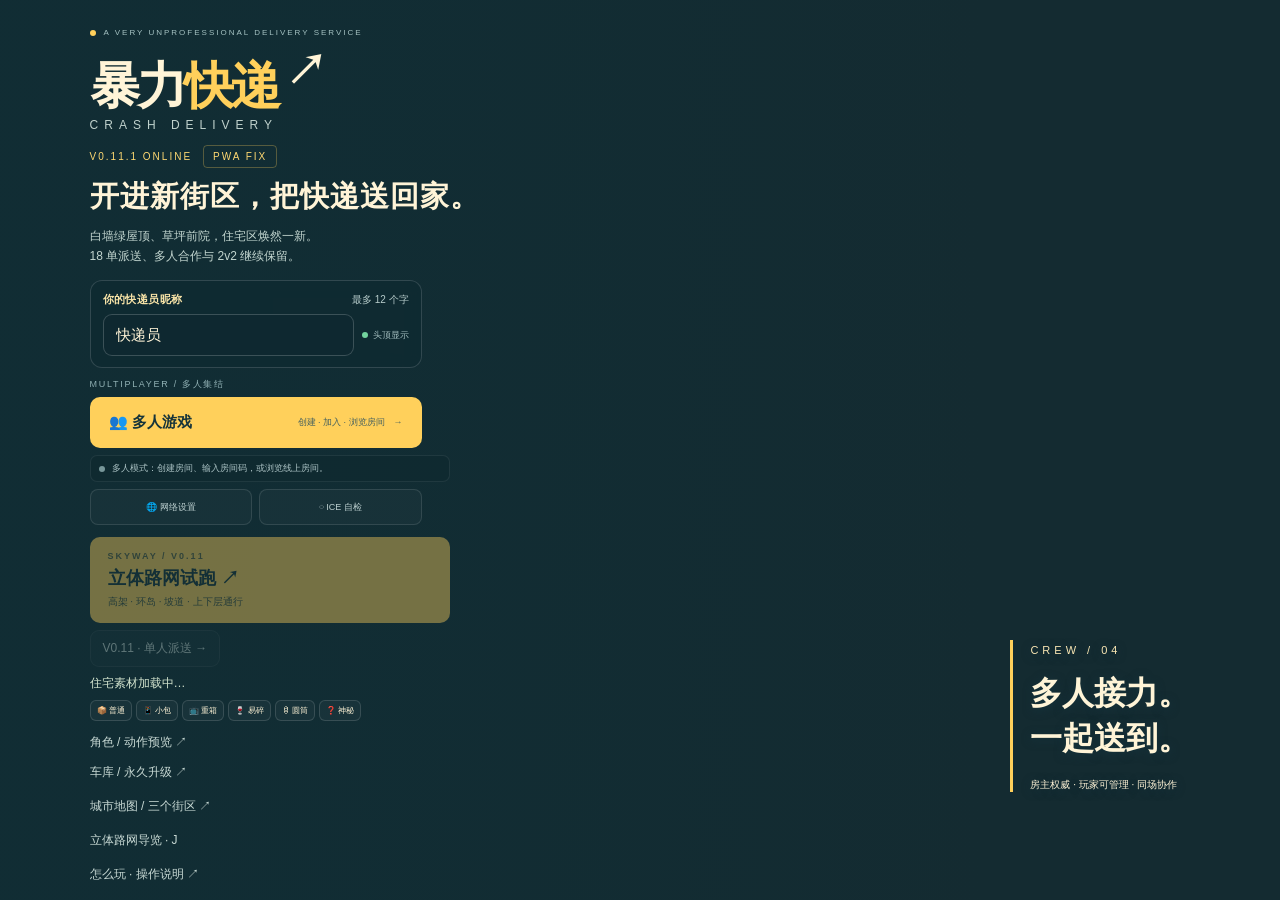
==== commit 3df8f47e: "Add files via upload" ====
--- a/index.html
+++ b/index.html
@@ -4,8 +4,8 @@
 <meta charset="utf-8"><meta name="viewport" content="width=device-width,initial-scale=1,viewport-fit=cover">
 <meta name="theme-color" content="#162e34"><meta name="apple-mobile-web-app-capable" content="yes">
 <meta name="apple-mobile-web-app-status-bar-style" content="black-translucent">
-<meta name="description" content="暴力快递 V0.9.4：全城 Kenney 模块道路，住宅、商业、工业三区与高架试验区，18 件订单，单人、多人合作、2v2 和 PWA。">
-<title>暴力快递 · V0.10.2 INDUSTRIAL+ / GLASS / LIGHTING · CITY LOOP</title>
+<meta name="description" content="暴力快递 V0.11.1：修复 iPhone PWA 底部空白与恢复前台后的视口高度；保留 V0.11 住宅区更新。">
+<title>暴力快递 · V0.11.1 PWA FIX · SUBURBAN</title>
 <script>window.CRASH_TURN_CREDENTIALS_URL='https://api.feelpal.app/turn-credentials';</script>
 <style>:root{--ink:#16343a;--deep:#142b31;--gold:#ffd05b;--cream:#fff4d7;--muted:#abc2c4;--safeB:env(safe-area-inset-bottom,0px);--safeT:env(safe-area-inset-top,0px);--safeL:env(safe-area-inset-left,0px);--safeR:env(safe-area-inset-right,0px)}*{box-sizing:border-box}html,body{margin:0;width:100%;height:100%;overflow:hidden;background:var(--deep);color:var(--cream);font-family:Arial,"PingFang SC","Microsoft YaHei",sans-serif;user-select:none;-webkit-user-select:none;overscroll-behavior:none}button{font:inherit;color:inherit;cursor:pointer;border:0;-webkit-tap-highlight-color:transparent;touch-action:none}button:focus-visible,canvas:focus-visible{outline:2px solid var(--gold);outline-offset:3px}button:disabled{opacity:.42;cursor:default}button:active{transform:translateY(1px)}.hidden{display:none!important}#game,#world,#overlay,#hud,#vignette{position:absolute;inset:0;width:100%;height:100%}#world{touch-action:none;display:block;outline:none}#overlay,#hud,#vignette{pointer-events:none}#vignette{background:linear-gradient(#133c4235,transparent 24%,transparent 74%,#142b3140)}#hud button,#hud .joystick{pointer-events:auto}.control{background:#16343ae8;border:1px solid #ffffff36;border-radius:15px;box-shadow:0 2px 0 #0e292849;min-width:44px;min-height:44px;display:flex;align-items:center;justify-content:center}.control.pressed,.control.active{background:var(--gold);color:var(--ink);border-color:#ffe6a6}.statusbar{position:absolute;left:max(16px,var(--safeL));top:calc(10px + var(--safeT));height:44px;display:flex;align-items:center;gap:17px;border-radius:13px;background:#142f37e5;padding-left:13px;font-size:14px;border:1px solid #ffffff25}.viewtag{font-size:11px;letter-spacing:1px;color:var(--gold);padding-right:12px;border-right:1px solid #ffffff2a}.stat small{font-size:10px;color:var(--muted);margin-left:4px}.money{color:var(--gold)}.statusbar b,.time{font-variant-numeric:tabular-nums}.time{font-size:12px;color:#d2e0dc}.pause{border:0;border-left:1px solid #ffffff25;border-radius:0 12px 12px 0;background:transparent;font-size:18px}.route{position:absolute;top:calc(62px + var(--safeT));left:max(16px,var(--safeL));height:35px;max-width:310px;display:flex;align-items:center;gap:11px;background:#16343ad2;border-radius:9px;padding:0 12px;font-size:12px}.route>b{white-space:nowrap;overflow:hidden;text-overflow:ellipsis;font-weight:500}.route>span:first-child{color:var(--gold);font-size:17px}.route>span:last-child{color:var(--gold);white-space:nowrap}.statuschips{position:absolute;left:max(17px,var(--safeL));top:calc(105px + var(--safeT));display:flex;gap:5px;flex-wrap:wrap;max-width:calc(100% - 120px)}.statuschips>span{background:#17373ac9;border:1px solid #ffffff12;padding:4px 7px;border-radius:5px;font-size:9px;white-space:nowrap}.statuschips>.warn{background:#9f552ce8;color:#fff2cf}.statuschips>.on{color:#ffdb81}.mapPanel{position:absolute;right:max(17px,var(--safeR));top:calc(12px + var(--safeT));width:106px;padding:6px;border-radius:12px;background:#16343adb;border:1px solid #ffffff22}.mapPanel canvas{width:100%;height:auto;display:block;border-radius:7px}.mapPanel small{display:block;font-size:9px;color:#b1c8c5;text-align:center;margin:4px 0 1px}.mapPanel small span{color:var(--gold)}#risk{position:absolute;left:50%;top:calc(20px + var(--safeT));transform:translateX(-50%);background:#934829ec;border:1px solid #ffd68e77;border-radius:8px;padding:8px 12px;font-size:12px;white-space:nowrap}#toast{position:absolute;top:23%;left:50%;transform:translate(-50%,-8px);opacity:0;transition:opacity .15s,transform .15s;background:#16343af2;border:1px solid #ffd05b5b;max-width:min(370px,85%);min-width:230px;padding:15px 22px;border-radius:13px;text-align:center}#toast.show{opacity:1;transform:translate(-50%,0)}#toast b{display:block;color:var(--gold);font-size:24px}#toast span{display:block;font-size:11px;line-height:1.7;margin-top:5px;color:#dce8df}#hint{position:absolute;bottom:calc(154px + var(--safeB));left:50%;transform:translateX(-50%);background:#17343acf;color:#f7f2d9;border-radius:10px;padding:7px 12px;font-size:11px;line-height:1.55;text-align:center;max-width:min(430px,70%);width:max-content}.telemetry{position:absolute;left:50%;bottom:calc(45px + var(--safeB));transform:translateX(-50%);display:flex;align-items:baseline;gap:4px;text-shadow:0 2px 10px #17373a}.telemetry strong{font-size:42px;line-height:1;font-variant-numeric:tabular-nums;letter-spacing:-1px}.telemetry small{font-size:9px;color:#d0e0dc}.healthtrack{position:absolute;width:70px;bottom:-12px;left:0;height:3px;background:#1c3439b0;border-radius:3px;overflow:hidden}.healthtrack i{display:block;height:100%;width:100%;background:#afd5b5}.driveLeft{position:absolute;left:max(23px,var(--safeL));bottom:calc(25px + var(--safeB))}.driveRight{position:absolute;right:max(23px,var(--safeR));bottom:calc(25px + var(--safeB));display:flex;flex-direction:column;align-items:flex-end;gap:10px}.steering,.pedals{display:flex;gap:8px}.steering button{width:64px;height:58px;font-size:21px}.pedals button{width:64px;height:58px;font-size:12px}.pedals .gas{background:#eff0dfe8;color:var(--ink);border-color:#faf9dd}.pedals .gas.pressed{background:var(--gold)}.driveTools{margin-bottom:9px;display:flex;gap:7px}.tool{gap:5px;padding:0 13px;font-size:18px}.tool small{font-size:11px}.enter{gap:7px;background:var(--gold);color:var(--ink);padding:0 13px;height:48px;border-color:#ffe7a7}.enter span{font-size:24px}.enter b{font-size:12px}.keyhelp{position:absolute;bottom:6px;left:50%;transform:translateX(-50%);font-size:10px;color:#fff5d8bd;white-space:nowrap}kbd{font:inherit;font-size:10px;opacity:.65;border:1px solid currentColor;padding:1px 4px;border-radius:4px;margin-left:3px}.joystick{position:absolute;width:128px;height:128px;left:max(23px,var(--safeL));bottom:calc(26px + var(--safeB));touch-action:none}.stickring{position:absolute;inset:5px;background:#173b3ba9;border:1px solid #ffffff3f;border-radius:50%;pointer-events:none}.stickthumb{position:absolute;left:44px;top:44px;width:40px;height:40px;border-radius:50%;background:#e1e9dabb;border:1px solid #ffffff6a;pointer-events:none}.joystick small{position:absolute;left:0;right:0;bottom:-7px;text-align:center;font-size:8px;color:#fff4d5a0;pointer-events:none}.walk{position:absolute;background:transparent;border:0;width:44px;height:44px;font-size:10px;color:#fff9df8a;border-radius:50%;touch-action:none}.walk.up{left:42px;top:-2px}.walk.down{left:42px;bottom:-2px}.walk.left{left:-2px;top:42px}.walk.right{right:-2px;top:42px}.walk.pressed{background:#ffd05b66;color:#fff4d5}.cargoActions{position:absolute;right:max(23px,var(--safeR));bottom:calc(25px + var(--safeB));display:flex;flex-direction:column;align-items:flex-end;gap:7px}.smallAct{font-size:11px;border-radius:10px;min-width:66px;padding:0 10px;min-height:44px}.interact{background:#f2f1deef;color:var(--ink);gap:6px;padding:0 14px;height:49px;font-size:12px}.interact span{font-size:18px}.throw{background:var(--gold);color:var(--ink);width:82px;height:80px;border-radius:23px;border:2px solid #ffe6a6;flex-direction:column;gap:1px;box-shadow:0 4px 0 #a9833999}.throw span{font-size:30px;line-height:28px}.throw b{font-size:13px}.throw.charging{background:#ffefaa;transform:translateY(2px);box-shadow:none}.powertrack{width:82px;height:4px;background:#102e32ad;border-radius:3px;overflow:hidden}.powertrack i{display:block;width:0;height:100%;background:var(--gold)}.rearControls{position:absolute;left:50%;bottom:calc(91px + var(--safeB));transform:translateX(-50%);text-align:center}.rearControls small{font-size:8px;display:block;color:#ebf1d8;margin-bottom:4px;text-shadow:0 1px 4px #1c3037}.rearControls>div{display:flex;gap:5px}.doorToggle{font-size:11px;min-width:44px;min-height:44px;border-radius:10px}.doorToggle.open{background:#955c30dd;border-color:#e7ad7150}#crosshair{position:absolute;top:50%;left:50%;width:18px;height:18px;transform:translate(-50%,-50%);border:1px solid #fff6d99c;border-radius:50%;box-shadow:0 0 3px #193d41}#crosshair i{position:absolute;width:3px;height:3px;border-radius:50%;background:#fff1b2;top:6px;left:6px}#crosshair.locked{border-color:#ffd05b;width:25px;height:25px}#crosshair.locked i{left:10px;top:10px}#focusLabel{position:absolute;top:calc(50% + 22px);left:50%;transform:translateX(-50%);font-size:11px;background:#123339d9;border-radius:6px;padding:5px 8px;white-space:nowrap;max-width:90%;text-overflow:ellipsis;overflow:hidden}#focusLabel:empty{display:none}.screen{position:absolute;inset:0;z-index:10}.menuScreen{padding:36px 7%;display:flex;align-items:center;background:linear-gradient(90deg,#112d34f5,#112d34e7 27%,#112d3480 51%,#112d3400 77%)}.menuCopy{max-width:490px}.eyebrow{color:#a5c2c2;font-size:9px;letter-spacing:2px;display:flex;align-items:center;gap:8px}.eyebrow i{width:6px;height:6px;background:var(--gold);border-radius:50%}.menuCopy h1{font-size:66px;letter-spacing:-3px;line-height:1.05;margin:22px 0 8px;font-weight:900;white-space:nowrap}.menuCopy h1 span{color:var(--gold)}.menuCopy h1 sup{font-size:42px;margin-left:7px}.englishTitle{font-size:12px;color:#c0d2cd;letter-spacing:6px}.edition{font-size:10px;letter-spacing:2px;margin:22px 0 0;color:#ffd972;display:flex;align-items:center;gap:11px}.edition span{padding:5px 9px;border:1px solid #ffd05b4a;border-radius:4px;font-size:10px;letter-spacing:3px}.menuCopy h2{font-size:39px;line-height:1.27;letter-spacing:1px;margin:15px 0 18px}.menuCopy p{font-size:13px;line-height:1.9;color:#c2d5cf;margin:0 0 25px}.menuCopy em{font-style:normal;color:#e9d4a6}.primary{display:block;border-radius:10px;width:100%;max-width:332px;padding:16px 19px;min-height:50px;background:var(--gold);color:var(--ink);font-size:15px;font-weight:800;text-align:left}.secondary{display:block;background:transparent;color:#c8d9d4;font-size:12px;padding:14px 0;min-height:44px;text-align:left}.menuFooter{font-size:9px;display:flex;gap:18px;color:#8cacae;flex-wrap:wrap;margin-top:8px}.menuStamp{position:absolute;right:7%;bottom:12%;padding-left:17px;border-left:3px solid var(--gold);text-shadow:0 2px 10px #15333d}.menuStamp>span{font-size:11px;letter-spacing:4px;color:#f9e6b3}.menuStamp strong{display:block;font-size:32px;line-height:1.4;margin:13px 0}.menuStamp small{font-size:10px}.modalScreen{background:#112830e8;display:flex;align-items:center;justify-content:center;padding:max(15px,var(--safeT)) 17px max(15px,var(--safeB));backdrop-filter:blur(6px)}.modal{background:#1a3940;border:1px solid #ffffff1c;border-radius:20px;padding:28px;max-width:470px;width:100%;max-height:100%;overflow:auto}.modal h2{font-size:25px;line-height:1.3;margin:16px 0}.modal p{font-size:12px;color:#b6cecb;line-height:1.8}.modal .primary{max-width:none}.modal>.primary{margin-top:20px}.settings{display:grid;grid-template-columns:1fr 1fr;gap:8px;margin-top:18px}.settings button{background:#ffffff0b;border:1px solid #ffffff22;border-radius:9px;padding:12px 7px;font-size:11px;min-height:46px}.fineprint{font-size:10px!important;color:#90b2b3!important}.resolution{font-size:10px!important;color:#e6d5a2!important;letter-spacing:.4px}.helpRows>div{border-bottom:1px solid #ffffff13;padding:10px 0}.helpRows b{color:var(--gold);font-size:12px}.helpRows p{font-size:11px;margin:5px 0 0}.endMark{color:var(--gold);font-size:54px}.endStats{display:flex;justify-content:space-between;gap:18px;margin:18px 0}.endStats small{color:var(--muted);display:block;font-size:10px}.endStats strong{color:var(--gold);display:block;font-size:24px;margin-top:7px}.noscript{position:absolute;inset:0;background:var(--deep);padding:40px;display:grid;place-items:center;z-index:99}
 @media(hover:hover){button:not(:disabled):hover{filter:brightness(1.1)}}
@@ -158,10 +158,41 @@
 #pauseExit091{grid-column:1/-1;background:#743f39!important;border-color:#d78f7770!important;color:#fff0dc!important;font-weight:700}.statuschips #trafficFine09{background:#8a4a32e8;color:#ffe7bd;border-color:#ffc68b55}
 
 </style>
+
+
+<style id="viewport011">
+/* V0.11.1 PWA FIX */
+:root{--pwaH:100dvh}
+html,body{
+ position:fixed!important;left:0!important;top:0!important;right:auto!important;bottom:auto!important;
+ width:100%!important;height:var(--pwaH)!important;min-height:var(--pwaH)!important;max-height:var(--pwaH)!important;
+ margin:0!important;padding:0!important;overflow:hidden!important;overscroll-behavior:none!important;background:#142b31!important;
+}
+#game{
+ position:fixed!important;left:0!important;top:0!important;right:auto!important;bottom:auto!important;
+ width:100%!important;height:var(--pwaH)!important;min-height:var(--pwaH)!important;max-height:var(--pwaH)!important;
+ overflow:hidden!important;background:#142b31!important;
+}
+#world,#overlay,#hud,#vignette{position:absolute!important;inset:0!important;width:100%!important;height:100%!important}
+#menu{
+ position:absolute!important;inset:0!important;width:100%!important;height:100%!important;min-height:100%!important;max-height:100%!important;
+ overflow-y:auto!important;overflow-x:hidden!important;overscroll-behavior:contain!important;-webkit-overflow-scrolling:touch!important;
+ padding-bottom:calc(env(safe-area-inset-bottom,0px) + 24px)!important;background-color:#142b31!important;
+}
+.modalScreen{
+ box-sizing:border-box!important;position:absolute!important;inset:0!important;width:100%!important;height:100%!important;
+ min-height:100%!important;max-height:100%!important;overflow:hidden!important;
+ padding-top:max(14px,env(safe-area-inset-top,0px))!important;padding-bottom:max(12px,env(safe-area-inset-bottom,0px))!important;
+}
+.modalScreen>.modal{min-height:0!important;max-height:100%!important;overflow-y:auto!important;overscroll-behavior:contain!important;-webkit-overflow-scrolling:touch!important}
+@supports(height:100dvh){:root{--pwaH:100dvh}}
+@media(display-mode:standalone){html,body,#game{height:var(--pwaH)!important;min-height:var(--pwaH)!important;max-height:var(--pwaH)!important}}
+#suburbanLoad011{min-height:1.3em}.edition{flex-wrap:wrap!important;letter-spacing:2px!important}.edition span{letter-spacing:2px!important}
+</style>
 </head>
 <body>
 <main id="game" aria-label="暴力快递 V0.7 ONLINE 游戏">
- <canvas id="world" tabindex="0" aria-label="3D 游戏。驾驶时 WASD 开车、空格跳跃；V 进入货箱。货箱内 WASD 走动，空格跳跃，按住 Q 蓄力投掷，拖动画面手动瞄准，E 互动。"></canvas>
+ <canvas id="world" tabindex="0" aria-label="3D 游戏。驾驶时 WASD 开车；V 进入货箱。货箱内 WASD 走动，空格跳跃，按住 Q 蓄力投掷，拖动画面手动瞄准，E 互动。"></canvas>
  <canvas id="overlay" aria-hidden="true"></canvas><div id="vignette"></div>
  <div id="hud" class="hidden" data-view="drive">
   <header class="statusbar"><span id="viewTag" class="viewtag">驾驶</span><span class="stat"><b id="count">0</b><small>/18</small></span><span class="money">$<b id="score">0</b></span><span class="time" id="clock">00:00</span><button id="pauseBtn" class="pause control" aria-label="暂停游戏" title="暂停 Esc">Ⅱ</button></header>
@@ -374,7 +405,7 @@
 const houses=[], packages=[], cargo=[], debris=[], traffic=[], lights=[], effects=[];
 // Multiplayer 0.3: one host-authoritative world, up to three independent couriers.
 // Rendering/prediction never owns parcel inventory, doors, scores or vehicle physics.
-const NET_PROTOCOL='crash-delivery-mp0102-1';
+const NET_PROTOCOL='crash-delivery-mp0111-1';
 const net={mode:'solo',peer:null,conn:null,room:'',maxPlayers:3,roomDirectoryToken:'',connected:false,executing:false,applying:false,players:[],kickedIds:new Set(),playerId:0,remoteActors:[],remoteSamples:new Map(),roster:[],activeRemote:null,
  remoteActor:null,remoteInput:null,remoteState:null,hostActor:null,lastInput:0,lastRecv:0,lastSend:0,lastActorRender:0,
  actionSeq:0,ack:0,lastAction:0,epoch:0,seenEpoch:-1,snapshot:null,receivedAt:0,watch:false,
@@ -652,7 +683,7 @@
  style==='market'?[{x:-3.1,y:3.7,w:1.8,h:1.65,type:'window'},{x:0,y:1.675,w:2.15,h:2.95,type:'door'},{x:3.1,y:3.7,w:1.8,h:1.65,type:'window'}]:
  [{x:0,y:2.1,w:4.8,h:3.8,type:'door',industrial:true}];
  gates.forEach((g,i)=>{g.broken=style==='works';g.index=i;g.house=h;g.center=houseWorld(h,[g.x,g.y,4.36]);h.gates.push(g);});
- if(style==='works'){h.deliveryMode='industrial';houses.push(h);return h;}
+ if(style==='works'){h.deliveryMode='industrial';houses.push(h);return h;}if(style==='garden'){h.deliveryMode='native-residential';houses.push(h);return h;}
  const wall=style==='works'?(colorIndex%2?'#889fa6':'#a7aea4'):style==='market'?['#84babe','#d99073','#dfbd73'][colorIndex%3]:materials.wall[colorIndex%6];
  b(15.5,.10,14,style==='works'?'#a7b2a5':style==='market'?'#c5caba':'#9ebb7b',[0,.02,.3],[0,0,0],m);
  b(11,.22,8.5,'#d4d1b6',[0,.12,0],[0,0,0],m);b(10.5,.08,8,'#b99b75',[0,.27,0],[0,0,0],m);
@@ -798,7 +829,10 @@
 const cityWorld=bakeCityWorld(worldBuilder),staticTriangles=cityWorld.total;worldBuilder=null;
 const vanMesh=makeVan(), rearDoorMeshes=[makeRearDoor(-1),makeRearDoor(1)], packageMeshes=PACKAGE_TYPES.map((_,i)=>makePackage(i));
 const wheelBuilder=new MeshBuilder();wheelBuilder.cylinder(.50,.31,12,'#233d46',[0,0,0],[0,0,Math.PI/2]);wheelBuilder.cylinder(.25,.32,8,'#b1c4bd',[0,0,0],[0,0,Math.PI/2]);const wheelMesh=makeMesh(wheelBuilder);
-const vanShadow=makeMesh(new MeshBuilder().box(3.8,.007,8,'#557875',[0,.095,0]));
+const vanShadowBuilder=new MeshBuilder();
+for(const x of [-1.58,1.58])for(const z of [-2.60,2.38])vanShadowBuilder.cylinder(.62,.010,14,'#3e5655',[x,.095,z]);
+vanShadowBuilder.box(1.55,.007,4.55,'#49605f',[0,.094,-.08]);
+const vanShadow=makeMesh(vanShadowBuilder);
 const glassBuilder=new MeshBuilder();glassBuilder.box(2.36,2.10,.09,'#76c5d4');glassBuilder.box(.18,1.5,.025,'#b8e2e2',[-.56,.1,.06],[0,0,-.32]);glassBuilder.box(.08,1.0,.029,'#c6ebdf',[-.25,.27,.061],[0,0,-.32]);const glassMesh=makeMesh(glassBuilder);
 const doorBuilder=new MeshBuilder();doorBuilder.box(2,3.1,.15,'#b66952');for(const x of [-.46,.46])for(const y of [-.77,.62])doorBuilder.box(.7,1.04,.025,'#a15b4a',[x,y,.09]);doorBuilder.poly(.07,'#f4d48d',[.73,-.08,.16]);const doorMesh=makeMesh(doorBuilder);
 const shardMesh=makeMesh(new MeshBuilder().poly(.20,'#b6e4e5',[0,0,0],[1,.4,.7]));
@@ -956,7 +990,7 @@
 function hitWall(p,h,hit,a,b){const lp=V.lerp(a,b,Math.max(0,hit.t-.006));lp[hit.axis]+=hit.sign*.028;p.p=houseWorld(h,lp);let lv=localVelocity(h,p.v);lv[hit.axis]=-lv[hit.axis]*.28;lv=V.mul(lv,.80);p.v=worldVelocity(h,lv);p.pending=null;hurtParcel(p,V.len(p.v));p.bounces=(p.bounces||0)+1;if(p.age-p.lastHit>.15){tone(130,.10,'triangle',.24);p.lastHit=p.age;}return true;}
 function stepWorldPackage(p,dt){
  p.age+=dt;const old=p.p.slice(),next=V.add(p.p,V.add(V.mul(p.v,dt),[0,-6*dt*dt,0]));p.v[1]-=12*dt;let collided=false;
- for(const h of houses){if(h.style==='works')continue;if(Math.abs(next[0]-h.x)>13&&Math.abs(old[0]-h.x)>13)continue;if(Math.abs(next[2]-h.z)>13&&Math.abs(old[2]-h.z)>13)continue;
+ for(const h of houses){if(h.style==='works'||h.style==='garden')continue;if(Math.abs(next[0]-h.x)>13&&Math.abs(old[0]-h.x)>13)continue;if(Math.abs(next[2]-h.z)>13&&Math.abs(old[2]-h.z)>13)continue;
   const a=houseLocal(h,old),b=houseLocal(h,next),r=p.r;
   // An entry is counted only after this parcel crosses the inner facade plane.
   if(p.pending&&p.pending.h===h&&!p.delivered){const g=p.pending.g,inner=4.0-p.r;if(a[2]>=inner&&b[2]<inner){const t=(a[2]-inner)/(a[2]-b[2]),q=V.lerp(a,b,t);if(Math.abs(q[0])<5.35-r&&q[1]>.24+r*.2&&q[1]<5.3-r)deliver(h,g,p);else p.pending=null;if(p.returnToDoor){p.returnToDoor=false;return;}}}
@@ -995,7 +1029,7 @@
  car.yaw=wrapAngle(car.yaw+car.steer*car.speed/(4.6/gripMul)*Math.tan(.54/(1+Math.abs(car.speed)*.031))*dt);car.yawRate=wrapAngle(car.yaw-oldYaw)/dt;
  car.velocity=V.add(V.mul(carForward(),car.speed),car.kick);car.p=V.add(car.p,V.mul(car.velocity,dt));car.p[1]=.12;car.kick=V.mul(car.kick,Math.exp(-2.5*dt));
  // House and warehouse collisions use local expanded footprints.
- if(!predictionOnly){for(const h of houses){if(h.style==='works')continue;if(Math.abs(car.p[0]-h.x)>10||Math.abs(car.p[2]-h.z)>10)continue;const p=houseLocal(h,car.p),rx=7.15,rz=6.05;if(Math.abs(p[0])<rx&&Math.abs(p[2])<rz){const dx=rx-Math.abs(p[0]),dz=rz-Math.abs(p[2]);if(dx<dz)p[0]=Math.sign(p[0]||1)*(rx+.01);else p[2]=Math.sign(p[2]||1)*(rz+.01);car.p=houseWorld(h,p);impact(Math.abs(car.speed));car.speed*=-.16;}}
+ if(!predictionOnly){for(const h of houses){if(h.style==='works'||h.style==='garden')continue;if(Math.abs(car.p[0]-h.x)>10||Math.abs(car.p[2]-h.z)>10)continue;const p=houseLocal(h,car.p),rx=7.15,rz=6.05;if(Math.abs(p[0])<rx&&Math.abs(p[2])<rz){const dx=rx-Math.abs(p[0]),dz=rz-Math.abs(p[2]);if(dx<dz)p[0]=Math.sign(p[0]||1)*(rx+.01);else p[2]=Math.sign(p[2]||1)*(rz+.01);car.p=houseWorld(h,p);impact(Math.abs(car.speed));car.speed*=-.16;}}
  if(car.p[0]>-26.5&&car.p[0]<-13.7&&car.p[2]>37&&car.p[2]<49){car.p[0]=-13.69;impact(Math.abs(car.speed));car.speed*=-.16;}
  for(const t of traffic){if(t.phase==='cleared')continue;if(Math.hypot(car.p[0]-t.p[0],car.p[2]-t.p[2])>8.3)continue;if(Math.abs(car.p[1]-t.p[1])>2.7)continue;const hit=overlapVehicles(t);if(!hit)continue;car.p=V.add(car.p,V.mul(hit.normal,hit.depth+.01));
   if(t.hitCooldown<=0){const npcVelocity=t.phase==='normal'?V.add(V.mul([-Math.sin(t.yaw),0,-Math.cos(t.yaw)],t.speed),t.drift):t.drift;const closing=Math.max(0,-V.dot(V.sub(car.velocity,npcVelocity),hit.normal));if(closing>1.5){t.hitCooldown=.65;impact(closing);damageTraffic(t,Math.max(0,(closing-2.5)*(closing-2.5)*.52),V.mul(hit.normal,-closing*.40));if(t.phase==='normal'&&closing>4)t.phase='damaged';car.speed*=-.13;car.kick=V.add(car.kick,V.mul(hit.normal,Math.min(4,closing*.2)));}}
@@ -1228,8 +1262,8 @@
  if(cameraBlend>0&&blendEye){cameraBlend=Math.max(0,cameraBlend-dt*2.8);const t=1-cameraBlend,ease=t*t*(3-2*t);eye=V.lerp(blendEye,desired,ease);at=V.lerp(blendAt,target,ease);}else{eye=desired;at=target;}
 }
 function draw3D(){/* Safari/WebGL hotfix: gameplay must not inherit preview/transparent-pass GL state. */const gl=renderer.gl;gl.bindFramebuffer(gl.FRAMEBUFFER,null);gl.colorMask(true,true,true,true);gl.depthMask(true);gl.disable(gl.SCISSOR_TEST);gl.enable(gl.DEPTH_TEST);gl.enable(gl.CULL_FACE);gl.enable(gl.BLEND);gl.blendFunc(gl.SRC_ALPHA,gl.ONE_MINUS_SRC_ALPHA);gl.clearColor(.52,.68,.75,1);const shake=motion&&state.mode==='playing'?[Math.sin(state.time*48)*state.shake,Math.cos(state.time*63)*state.shake,0]:[0,0,0];const fov=(state.view==='cargo'?height>width?79:77:height>width?69:58)*Math.PI/180;
- const frameDpr=state.mode==='menu'&&coarse()?Math.min(actualDPR(),1.45):actualDPR();renderer.begin(V.add(eye,shake),V.add(at,shake),fov,width,height,frameDpr);drawCityWorld();if(window.__roads09Draw)window.__roads09Draw();industrial012Draw();lighting012Shadows();
- const active=nextHouse();for(const h of houses){if(h.style==='works')continue;if(V.len(V.sub([h.x,0,h.z],eye))>175)continue;for(const g of h.gates){const m=M.model(houseWorld(h,[g.x,g.y,4.34]),[0,h.yaw,0]),gs=[g.w/(g.type==='door'?2.05:2.4),g.h/(g.type==='door'?3.15:2.15),1];if(g.type==='door'&&!g.broken)renderer.draw(doorMesh,scaled(m,gs));if(h===active&&state.mode!=='menu')renderer.draw(ringMeshes[g.type],scaled(M.model(houseWorld(h,[g.x,g.y,4.52]),[0,h.yaw,0]),gs));}}
+ const frameDpr=state.mode==='menu'&&coarse()?Math.min(actualDPR(),1.45):actualDPR();renderer.begin(V.add(eye,shake),V.add(at,shake),fov,width,height,frameDpr);drawCityWorld();if(window.__roads09Draw)window.__roads09Draw();industrial012Draw();sub011Draw();lighting012Shadows();v01051NativeDrawAprons();
+ const active=nextHouse();for(const h of houses){if(h.style==='works'||h.style==='garden')continue;if(V.len(V.sub([h.x,0,h.z],eye))>175)continue;for(const g of h.gates){const m=M.model(houseWorld(h,[g.x,g.y,4.34]),[0,h.yaw,0]),gs=[g.w/(g.type==='door'?2.05:2.4),g.h/(g.type==='door'?3.15:2.15),1];if(g.type==='door'&&!g.broken)renderer.draw(doorMesh,scaled(m,gs));if(h===active&&state.mode!=='menu')renderer.draw(ringMeshes[g.type],scaled(M.model(houseWorld(h,[g.x,g.y,4.52]),[0,h.yaw,0]),gs));}}
  glass012Draw();drawCitySignals();
  renderer.draw(vanShadow,M.model([car.p[0],car.p[1]-.12,car.p[2]],[0,car.yaw,0]),.40);
  const vanM=M.model(car.p,[car.roadPitch||0,car.yaw,state.view==='cargo'?0:car.roll]);renderer.shade=LIGHT012.shade;renderer.draw(vanMesh,vanM);
@@ -1490,14 +1524,14 @@
 }
 function walkCollision(pos){
  let p=[clamp(pos[0],-CITY.limit+1,CITY.limit-1),WALK_EYE,clamp(pos[2],-CITY.limit+1,CITY.limit-1)];
- for(const h of houses)if(h.style!=='works'&&Math.abs(h.x-p[0])<8&&Math.abs(h.z-p[2])<8)p=slideOut(p,h.x,h.z,h.yaw,5.96,4.72);
+ for(const h of houses)if(h.style==='market'&&Math.abs(h.x-p[0])<8&&Math.abs(h.z-p[2])<8)p=slideOut(p,h.x,h.z,h.yaw,5.96,4.72);
  p=slideOut(p,-20,43,0,4.94,3.94);
  if(Math.abs((player.p[1]-WALK_EYE)-(car.p[1]-.12))<2.7)p=slideOut(p,car.p[0],car.p[2],car.yaw,1.94,4.28);
  for(const t of traffic)if(t.phase!=='cleared'&&Math.hypot(t.p[0]-p[0],t.p[2]-p[2])<4.3)p=slideOut(p,t.p[0],t.p[2],t.yaw,1.35,2.3);
  return p;
 }
 function clearLine(a,b){
- for(const h of houses){if(h.style==='works')continue;const x=houseLocal(h,a),y=houseLocal(h,b);if(segmentBox(x,y,[-5.64,.2,-4.33],[5.64,5.34,4.31]))return false;}
+ for(const h of houses){if(h.style==='works'||h.style==='garden')continue;const x=houseLocal(h,a),y=houseLocal(h,b);if(segmentBox(x,y,[-5.64,.2,-4.33],[5.64,5.34,4.31]))return false;}
  return true;
 }
 function rearDistance(){const lp=vehicleToLocal(player.p);return Math.hypot(lp[0],lp[2]-4.4);}
@@ -1877,7 +1911,7 @@
 const cityStepPlayer=stepPlayer,cityStepCar=stepCar;
 stepPlayer=function(dt){if(!net.executing&&!$('cityScreen').classList.contains('hidden'))return;cityStepPlayer(dt);};
 stepCar=function(dt,predictionOnly=false){if(!predictionOnly&&!net.executing&&!$('cityScreen').classList.contains('hidden')){const old=inputs;inputs=blankInput();try{cityStepCar(dt,predictionOnly);}finally{inputs=old;}}else cityStepCar(dt,predictionOnly);};
-resetGame=function(toMenu=false){v07.resetGame(toMenu);routeCache=null;routeClock=-1;cityMapClock=-1;citySelected=null;closeCityMap();if(!toMenu)showHint('V0.10.2：加大厂房 / 密集院区 / 临街收货 / 玻璃破洞 / 柔和光影。点右上地图看路线；红灯越线和撞车会罚款，砖头仍不会转向。',8);};
+resetGame=function(toMenu=false){v07.resetGame(toMenu);routeCache=null;routeClock=-1;cityMapClock=-1;citySelected=null;closeCityMap();if(!toMenu)showHint('V0.10.5：水泥工业区 / 库门朝路 / 门架指路牌 / 真实接触阴影 / PWA 全屏。点右上地图看路线；红灯越线和撞车会罚款，砖头仍不会转向。',8);};
 stopNetwork=function(toMenu=true){v07.stopNetwork(toMenu);closeCityMap();};
 openOrders=function(){closeCityMap();v07.openOrders();};
 service=function(){v07.service();if(net.mode==='guest')return;const q=closestCityRoad(car.p),e=q.edge,A=cityNodes[e.a],B=cityNodes[e.b];let from=e.a,to=e.b;if(B.z>A.z){from=e.b;to=e.a;}const d=edgeDirection(from,to),p=[q.q[0]-d[2]*CITY.lane,.12,q.q[2]+d[0]*CITY.lane];car.p=p;car.yaw=Math.atan2(-d[0],-d[2]);routeCache=null;};
@@ -1958,7 +1992,7 @@
 }
 // QA fixtures are opt-in and call the same physics / interaction functions as play.
 if(new URLSearchParams(location.search).has('test'))window.__deliveryTest={
- snapshot:()=>({version:'multiplayer-0.7.0',state:{...state},car:JSON.parse(JSON.stringify(car)),player:{p:player.p.slice(),yaw:player.yaw,pitch:player.pitch,held:player.held?{id:player.held.id,kind:player.held.kind}:null,focus:player.focus?.type||null},doors:doors.map(d=>({...d})),cargo:cargo.map(c=>({id:c.id,kind:c.kind,p:c.p.slice(),v:c.v.slice(),thrown:c.thrown})),packages:packages.map(p=>({id:p.id,p:p.p.slice(),v:p.v.slice(),delivered:p.delivered,spilled:p.spilled,pending:p.pending?.h.num||null})),traffic:traffic.map(t=>({id:t.id,p:t.p.slice(),hp:t.hp,phase:t.phase,burn:t.burn})),houses:deliverable.map(h=>({num:h.num,x:h.x,z:h.z,yaw:h.yaw,done:h.done,gates:h.gates.map(g=>({index:g.index,type:g.type,broken:g.broken,center:g.center.slice(),screen:renderer.project(g.center)}))})),debris:debris.length,effects:effects.length,staticTriangles,render:{width:world.width,height:world.height,dpr:actualDPR(),cssWidth:width,cssHeight:height,quality},soundOn,stock:physicalStock()}),
+ snapshot:()=>({version:'0.11.1',state:{...state},car:JSON.parse(JSON.stringify(car)),player:{p:player.p.slice(),yaw:player.yaw,pitch:player.pitch,held:player.held?{id:player.held.id,kind:player.held.kind}:null,focus:player.focus?.type||null},doors:doors.map(d=>({...d})),cargo:cargo.map(c=>({id:c.id,kind:c.kind,p:c.p.slice(),v:c.v.slice(),thrown:c.thrown})),packages:packages.map(p=>({id:p.id,p:p.p.slice(),v:p.v.slice(),delivered:p.delivered,spilled:p.spilled,pending:p.pending?.h.num||null})),traffic:traffic.map(t=>({id:t.id,p:t.p.slice(),hp:t.hp,phase:t.phase,burn:t.burn})),houses:deliverable.map(h=>({num:h.num,x:h.x,z:h.z,yaw:h.yaw,done:h.done,gates:h.gates.map(g=>({index:g.index,type:g.type,broken:g.broken,center:g.center.slice(),screen:renderer.project(g.center)}))})),debris:debris.length,effects:effects.length,staticTriangles,render:{width:world.width,height:world.height,dpr:actualDPR(),cssWidth:width,cssHeight:height,quality},soundOn,stock:physicalStock()}),
  reset:()=>resetGame(),menu:()=>resetGame(true),freeze:b=>{freezeSimulation=b;simAccumulator=0;},
  advance:seconds=>{for(let i=0,n=Math.ceil(clamp(seconds,0,100)*120);i<n&&state.mode==='playing';i++)step(1/120);updateCamera(.3);updateHUD();drawMap();draw3D();},
  place:(x,z,yaw=0,speed=0)=>{car.p=[x,.12,z];car.yaw=yaw;car.speed=speed;car.velocity=V.mul(carForward(),speed);car.accel=[0,0,0];car.kick=[0,0,0];car.hp=100;car.steer=0;state.hitCooldown=0;state.brick=false;brickBody.placed=false;clearInputs();syncButtons();},
@@ -3125,7 +3159,7 @@
  for(const x of [192,224,240])road092Roadside('light-curved',x,8,8,-Math.PI/2,-1,8.0,10.8);
  // Signals use corner pads; heads face the approaching lane, not the road tangent.
  for(const p of [[258,42,0],[286,70,Math.PI],[258,70,-Math.PI/2],[286,42,Math.PI/2]])road092FurnitureAt('traffic-light',p[0],p[1],0,p[2],8.4,1);
- road095PairedSigns('sign-highway',194,8,8,-Math.PI/2,8.7,13.8);road095PairedSigns('sign-highway',250,56,0,-Math.PI/2,8.7,13.8);
+ /* V0.10.5: side highway boards replaced by overhead gantry signs. */
  road095PairedSigns('road-sign-stop',254,56,0,Math.PI/2,8.2,10.4);road095PairedSigns('road-sign-stop',224,32,0,0,8.2,10.4);
  road095PairedSigns('road-sign-warning',144,24,0,0,8.2,10.8);road095PairedSigns('road-sign-warning',304,24,0,Math.PI,8.2,12.5);
  for(let i=0;i<6;i++)add('construction-cone',282+i*2,-35,0,0,8,false);
@@ -3259,10 +3293,10 @@
  const blocked=net.mode==='guest'||road09Duel();document.getElementById('roadWarp09').disabled=blocked||!road09.ready;document.getElementById('roadCity09').disabled=blocked;
 }
 function road09BuildUI(){
- const start=document.createElement('button');start.id='roadStart09';start.className='primary roadStart09';start.disabled=true;start.innerHTML='<span>SKYWAY / 09</span><b>立体路网试跑 ↗</b><small>高架 · 环岛 · 坡道 · 上下层通行</small>';start.onclick=()=>{if(networked()&&!net.connected)stopNetwork(false);road09Warp('trial');};document.getElementById('startBtn').before(start);
- const edition=document.querySelector('.edition');if(edition)edition.innerHTML='V0.10.2 ONLINE <span>INDUSTRIAL+</span>';
- const eyebrow=document.querySelector('.menuCopy h2');if(eyebrow)eyebrow.innerHTML='整座城，<br>换上新路。';
- const p=document.querySelector('.menuCopy>p');if(p)p.innerHTML='住宅、商业、工业与高架，全城统一模块道路。<br>18 单派送、多人合作与 2v2 继续保留。';
+ const start=document.createElement('button');start.id='roadStart09';start.className='primary roadStart09';start.disabled=true;start.innerHTML='<span>SKYWAY / V0.11</span><b>立体路网试跑 ↗</b><small>高架 · 环岛 · 坡道 · 上下层通行</small>';start.onclick=()=>{if(networked()&&!net.connected)stopNetwork(false);road09Warp('trial');};document.getElementById('startBtn').before(start);
+ const edition=document.querySelector('.edition');if(edition)edition.innerHTML='V0.11.1 ONLINE <span>PWA FIX</span>';
+ const eyebrow=document.querySelector('.menuCopy h2');if(eyebrow)eyebrow.innerHTML='开进新街区，<br>把快递送回家。';
+ const p=document.querySelector('.menuCopy>p');if(p)p.innerHTML='白墙绿屋顶、草坪前院，住宅区焕然一新。<br>18 单派送、多人合作与 2v2 继续保留。';
  const oldStart=document.getElementById('startBtn');if(oldStart){oldStart.textContent='道路准备中…';oldStart.disabled=true;}
  const menuMap=document.createElement('button');menuMap.className='secondary';menuMap.textContent='立体路网导览 · J';menuMap.onclick=road09OpenMap;document.getElementById('helpBtn').before(menuMap);
  const hud=document.createElement('div');hud.id='roadHUD09';hud.className='hidden';hud.innerHTML='<div><b id="roadStep09">立体路网</b><button id="roadHUDMap09" aria-label="打开立体试验区地图">导览 J</button></div><small id="roadHeight09">地面 0.0 m</small><span><i id="roadProgress09"></i></span>';document.getElementById('hud').append(hud);document.getElementById('roadHUDMap09').onclick=road09OpenMap;
@@ -3274,16 +3308,12 @@
  window.addEventListener('keydown',e=>{if(road09.mapOpen&&e.code!=='Escape'&&e.code!=='KeyJ'&&e.code!=='Tab'){if(!['INPUT','TEXTAREA'].includes(e.target.tagName)){e.preventDefault();e.stopImmediatePropagation();}}},true);
  window.addEventListener('keydown',e=>{if(['INPUT','TEXTAREA','SELECT'].includes(e.target.tagName)||e.repeat)return;if(e.code==='KeyJ'){e.preventDefault();road09.mapOpen?road09CloseMap():road09OpenMap();}if(e.code==='Escape'&&road09.mapOpen)road09CloseMap();});
 }
-async function road09Initialize(){const began=performance.now();try{const image=new Image();const palette=await new Promise((resolve,reject)=>{image.onload=()=>{const c=document.createElement('canvas');c.width=image.width;c.height=image.height;const ctx=c.getContext('2d',{willReadFrequently:true});ctx.drawImage(image,0,0);resolve({data:ctx.getImageData(0,0,c.width,c.height).data,w:c.width,h:c.height});};image.onerror=()=>reject(Error('Palette image failed'));image.src=ROAD09_ATLAS;});const loader=new RoadGLB09(palette.data,palette.w,palette.h);for(const [name,bytes]of Object.entries(ROAD09_GLB_PACK))road09.assets.set(name,loader.load(name,bytes));road09Layout();road09.ready=true;road09.loadMs=performance.now()-began;document.getElementById('roadStart09').disabled=false;const solo=document.getElementById('startBtn');solo.disabled=false;solo.textContent='全城新路 · 单人派送 →';window.__roads09Ready=true;
+async function road09Initialize(){const began=performance.now();try{const image=new Image();const palette=await new Promise((resolve,reject)=>{image.onload=()=>{const c=document.createElement('canvas');c.width=image.width;c.height=image.height;const ctx=c.getContext('2d',{willReadFrequently:true});ctx.drawImage(image,0,0);resolve({data:ctx.getImageData(0,0,c.width,c.height).data,w:c.width,h:c.height});};image.onerror=()=>reject(Error('Palette image failed'));image.src=ROAD09_ATLAS;});const loader=new RoadGLB09(palette.data,palette.w,palette.h);for(const [name,bytes]of Object.entries(ROAD09_GLB_PACK))road09.assets.set(name,loader.load(name,bytes));road09Layout();road09.ready=true;road09.loadMs=performance.now()-began;document.getElementById('roadStart09').disabled=false;const solo=document.getElementById('startBtn');solo.disabled=false;solo.textContent='V0.11 · 单人派送 →';window.__roads09Ready=true;
  if(state.mode==='menu'){car.p=[3.2,.12,72];car.yaw=0;car.roadPitch=0;eye=[38,23,96];at=[0,1,42];}
  }catch(e){road09.error=e.message;console.error('Road district:',e);const b=document.getElementById('roadStart09');b.disabled=true;b.textContent='道路加载失败：'+e.message;window.__roads09Ready=false;const solo=document.getElementById('startBtn');solo.disabled=true;solo.textContent='道路加载失败，请重新加载';}}
 updateCamera=function(dt){if(road09.debugCamera){eye=road09.debugCamera.eye;at=road09.debugCamera.at;return;}if(road09.ready&&state.mode==='menu'){const t=motion?performance.now()*.000025:0;eye=V.lerp(eye,[38+Math.sin(t)*4,23,96+Math.cos(t)*4],1-Math.exp(-dt*1.7));at=V.lerp(at,[0,1,42],1-Math.exp(-dt*1.7));return;}road09Core.updateCamera(dt);};
 
-function road092SyncViewport(){
- const vv=window.visualViewport,standalone=!!navigator.standalone||matchMedia('(display-mode: standalone)').matches;document.documentElement.classList.toggle('pwaStandalone092',standalone);
- const h=Math.ceil(vv?.height||window.innerHeight||document.documentElement.clientHeight||1),top=Math.ceil(vv?.offsetTop||0);document.documentElement.style.setProperty('--visualViewH',h+'px');document.documentElement.style.setProperty('--visualOffsetTop',top+'px');
- // The game itself uses fixed inset:0 and therefore fills the iOS layout viewport including the home-indicator region. visualViewport only informs overlays/debugging.
- requestAnimationFrame(()=>{try{resize();}catch(e){}});
+function road092SyncViewport(){ /* superseded by viewport011Sync */
 }
 for(const ev of ['orientationchange','pageshow'])window.addEventListener(ev,()=>setTimeout(road092SyncViewport,40));
 window.addEventListener('resize',road092SyncViewport,{passive:true});window.visualViewport?.addEventListener('resize',road092SyncViewport,{passive:true});window.visualViewport?.addEventListener('scroll',road092SyncViewport,{passive:true});
@@ -3333,7 +3363,7 @@
 updateHUD=function(){v010Hud();if(V010.highway){$('districtChip').textContent='SKYWAY · 高速 100';$('districtChip').classList.add('on');}};
 if(window.__deliveryTest)window.__deliveryTest.v010=()=>({highway:V010.highway,peak:V010.peak,orders:deliverable.map(h=>({num:h.num,x:h.x,z:h.z,district:h.district})),districts:deliverable.reduce((o,h)=>(o[h.district]=(o[h.district]||0)+1,o),{})});
 
-/* V0.10.2 — Industrial frontage, dense lots, real receiving bays.
+/* V0.10.3 — Industrial scale normalization + factory-integrated receiving bays.
  * All asset transforms use the measured, centred GLB bounds. Road edge, facade,
  * bay, parcel triggers and body collider share one transform. Units are metres.
  */
@@ -3351,26 +3381,41 @@
  }
  return true;
 }
-function ind012LotClear(o,pad=1.6){if(!ind012StreetClear(o))return false;return !industrial012.reserved.some(r=>ind012Overlap(o,r,pad));}
+function ind014ElevatedNear(x,z,r=10){
+ // Any road surface above ground inside this radius counts as SKYWAY / ramp / bridge influence.
+ // Industrial delivery buildings must use ground streets where a truck can slow or stop safely.
+ for(const [dx,dz] of [[0,0],[r,0],[-r,0],[0,r],[0,-r],[r*.7,r*.7],[-r*.7,r*.7],[r*.7,-r*.7],[-r*.7,-r*.7]]){
+  const levels=road09Levels(x+dx,z+dz);if(levels.some(g=>g.y>2.25))return true;
+ }
+ return false;
+}
+function ind014ElevatedClear(o,pad=7){
+ // Sample the expanded building footprint; this keeps factories out from beneath and beside ramps/overpasses.
+ const sx=Math.max(2.5,(o.hw+pad)/4),sz=Math.max(2.5,(o.hd+pad)/4);
+ for(let x=-o.hw-pad;x<=o.hw+pad+.01;x+=sx)for(let z=-o.hd-pad;z<=o.hd+pad+.01;z+=sz){const w=ind012World(o,[x,.1,z]);if(road09Levels(w[0],w[2]).some(g=>g.y>2.25))return false;}
+ return true;
+}
+function ind012LotClear(o,pad=1.6){if(!ind012StreetClear(o)||!ind014ElevatedClear(o,6.5))return false;return !industrial012.reserved.some(r=>ind012Overlap(o,r,pad));}
 function ind012Instance(name,x,z,yaw,scale,role='building',h=null){
  const asset=industrial012.assets.get(name),bb=asset.bounds,hw=bb.size[0]*scale*.5,hd=bb.size[2]*scale*.5;
  const o={name,x,z,yaw,hw,hd,height:bb.size[1]*scale,scale,role,h,baseY:.12};
- const base=M.model([x,.12,z],[0,yaw,0]);const modelYaw=name.startsWith('building-')?Math.PI:0;o.m=M.multiply(M.multiply(scaled(base,scale),M.model([0,0,0],[0,modelYaw,0])),M.model(V.mul(bb.center,-1)));
+ const base=M.model([x,.12,z],[0,yaw,0]);const modelYaw=Math.PI; // V0.10.5: visual Kenney facade flipped so the factory front follows the road-facing receiving side
+ o.m=M.multiply(M.multiply(scaled(base,scale),M.model([0,0,0],[0,modelYaw,0])),M.model(V.mul(bb.center,-1)));
  industrial012.placements.push(o);return o;
 }
 function ind012Collider(o,label=o.name){industrial012.colliders.push({x:o.x,z:o.z,yaw:o.yaw,hw:o.hw,hd:o.hd,minY:.12,maxY:o.height+.12,label,house:o.h?.num||0});}
 function ind012Reserve(o,pad=0){industrial012.reserved.push({x:o.x,z:o.z,yaw:o.yaw,hw:o.hw+pad,hd:o.hd+pad});}
 function ind012Frontage(h,name,desiredScale){
- const bb=industrial012.assets.get(name).bounds,original=[h.x,0,h.z],edges=cityEdges.map(e=>segmentProjection(original,e)).sort((a,b)=>a.d-b.d);
- for(const scale of [desiredScale,desiredScale*.95,desiredScale*.90])for(const q of edges.slice(0,5)){
+ const bb=industrial012.assets.get(name).bounds,original=[h.x,0,h.z],edges=cityEdges.map(e=>segmentProjection(original,e)).filter(q=>!ind014ElevatedNear(q.q[0],q.q[2],13)).sort((a,b)=>a.d-b.d);
+ for(const scale of [desiredScale,desiredScale*.96,desiredScale*.92,desiredScale*.88,desiredScale*.84])for(const q of edges.slice(0,6)){
   const e=q.edge,a=cityNodes[e.a],d=edgeDirection(e.a,e.b),right=[-d[2],0,d[0]],delta=V.sub(original,q.q),side=V.dot(delta,right)>=0?1:-1,out=V.mul(right,side),front=V.mul(out,-1),yaw=Math.atan2(front[0],front[2]);
   const hw=bb.size[0]*scale/2,hd=bb.size[2]*scale/2;
   for(const shift of [0,-4,4,-8,8]){
    const u=clamp(q.t*e.len+shift,8+hw+1,e.len-8-hw-1);if(u<8+hw)continue;
-   const center=V.add([a.x,0,a.z],V.mul(d,u)),setback=3.25,dist=8+setback+hd;
+   const center=V.add([a.x,0,a.z],V.mul(d,u)),setback=2.40,dist=8+setback+hd;
    const pos=V.add(center,V.mul(out,dist)),o={x:pos[0],z:pos[2],yaw,hw,hd};
-   if(!ind012LotClear(o,1))continue;
-   Object.assign(h,{x:o.x,z:o.z,yaw,model:M.model([o.x,0,o.z],[0,yaw,0]),industrial012:true,facadeZ:hd,deliveryMode:'industrial',frontageEdge:e.id,setback012:setback});
+   if(!ind012LotClear(o,1)||ind014ElevatedNear(center[0],center[2],12))continue;
+   Object.assign(h,{x:o.x,z:o.z,yaw,model:M.model([o.x,0,o.z],[0,yaw,0]),industrial012:true,facadeZ:hd,deliveryMode:'industrial',frontageEdge:e.id,setback012:setback,groundFrontage012:true});
    const inst=ind012Instance(name,o.x,o.z,yaw,scale,'main',h);h.labelHeight012=Math.min(inst.height,12)+1.8;ind012Collider(inst);ind012Reserve(inst);
    return{h,inst,road:center,out,front};
   }
@@ -3379,38 +3424,18 @@
 }
 function ind012Box(builder,w,h,d,c,p,m){builder.box(w,h,d,c,p,[0,0,0],m);}
 function ind012Target(frontage,i,builder){
- const {h,inst}=frontage,styles=[['卷帘装卸口','bay'],['装卸平台','platform'],['开放集装箱','container'],['仓库收货门','bay'],['玻璃收货窗','window'],['货运月台','platform']], [label,kind]=styles[i];
- const width=kind==='container'?4.6:kind==='window'?4.9:5.8,depth=2.7,frontZ=inst.hd+depth;
- const t={h,label,kind,x:0,z:frontZ,w:width,d:depth,minY:kind==='window'?1.55:.45,maxY:kind==='window'?4.3:4.9,center:ind012World(h,[0,2.5,frontZ]),back:inst.hd+.15};
- h.deliveryLabel=label;h.gates=[{x:0,y:(t.minY+t.maxY)/2,w:width-.7,h:t.maxY-t.minY,planeZ:frontZ,center:ind012World(h,[0,(t.minY+t.maxY)/2,frontZ]),house:h,index:0,type:kind==='window'?'window':'door',broken:kind!=='window',industrial:true,holes012:[]}];t.gate=h.gates[0];industrial012.targets.push(t);
- const m=h.model,B=(w,hh,d,c,p)=>ind012Box(builder,w,hh,d,c,p,m);
- // Visible open receiving structure, never a closed GLB wall painted as a magic target.
- B(width+1,.18,depth+.7,'#718388',[0,.22,inst.hd+depth*.5]);
- B(width+.9,4.85,.22,'#25383f',[0,2.62,inst.hd+.10]);
- if(kind==='platform'){
-  B(width,.48,depth,'#526974',[0,.52,inst.hd+depth*.5]);
-  B(width+1,.26,depth+.9,'#344c58',[0,5.2,inst.hd+depth*.5]);
- }else{
-  B(.42,5.15,depth,'#bac3bd',[-width/2-.20,2.70,inst.hd+depth*.5]);B(.42,5.15,depth,'#bac3bd',[width/2+.20,2.70,inst.hd+depth*.5]);
-  B(width+.85,.36,depth+.4,'#485865',[0,5.23,inst.hd+depth*.5]);
-  if(kind==='container')for(let x=-width/2;x<width/2;x+=.30)B(.07,.22,depth,'#6593a3',[x,5.45,inst.hd+depth*.5]);
-  if(kind==='bay')for(let y=4.78;y<5.16;y+=.1)B(width,.05,.20,'#9ca5a2',[0,y,frontZ]);
- }
- if(kind==='window'){
-  B(width,1.45,.25,'#7e929b',[0,.99,frontZ]);B(.14,2.86,.2,'#e1e5d4',[-width/2+.26,2.92,frontZ+.07]);B(.14,2.86,.2,'#e1e5d4',[width/2-.26,2.92,frontZ+.07]);
- }
- // Marker begins 0.35m behind the pavement edge. Front-to-kerb clearance is 3.25m.
- B(width+.55,.025,.16,'#ffcd57',[0,.342,frontZ+.08]);
- for(const side of [-1,1]){B(.12,.025,depth,'#ffd365',[side*(width/2-.1),.343,inst.hd+depth*.5]);
-  B(.30,1.35,.30,'#ffd15b',[side*(width/2+.64),.82,frontZ-.22]);B(.31,.22,.31,'#263f48',[side*(width/2+.64),1.1,frontZ-.22]);
- }
- const entrance={x:ind012World(h,[0,0,inst.hd+depth*.5])[0],z:ind012World(h,[0,0,inst.hd+depth*.5])[2],yaw:h.yaw,hw:width*.5+1.15,hd:depth*.5+.35};ind012Reserve(entrance);
- // Side posts/roof have collision. The aperture remains open to parcels and pedestrians.
- for(const side of [-1,1]){const p=ind012World(h,[side*(width/2+.22),0,inst.hd+depth*.5]);industrial012.colliders.push({x:p[0],z:p[2],yaw:h.yaw,hw:.20,hd:depth/2,minY:.22,maxY:5.4,label:'bay-side',house:h.num});}
- for(const side of [-1,1]){const p=ind012World(h,[side*(width/2+.64),0,frontZ-.22]);industrial012.colliders.push({x:p[0],z:p[2],yaw:h.yaw,hw:.16,hd:.16,minY:.12,maxY:1.5,label:'bollard',house:h.num});}
- if(kind==='window'){const p=ind012World(h,[0,0,frontZ]);industrial012.colliders.push({x:p[0],z:p[2],yaw:h.yaw,hw:width/2,hd:.13,minY:.1,maxY:1.7,label:'dispatch-sill',house:h.num});}
- 
- B(width+1,.92,.22,'#284751',[0,5.68,frontZ+.04]);cityText(builder,String(h.num),[0,5.68,frontZ+.18],.11,'#ffdd79',m);
+ const {h,inst}=frontage,styles=[['卷帘装卸口','bay'],['装卸平台','platform'],['集装箱收货口','container'],['仓库入口','bay'],['玻璃收货窗','window'],['货运月台','platform']], [label,kind]=styles[i];
+ const width=kind==='container'?5.0:kind==='window'?5.3:6.2,facadeZ=inst.hd+.06,apronDepth=kind==='platform'?2.15:1.75;
+ const t={h,label,kind,x:0,z:kind==='platform'?inst.hd+apronDepth:facadeZ+.03,w:width,d:apronDepth,
+  minY:kind==='window'?1.55:kind==='platform'?.34:.45,maxY:kind==='window'?4.45:kind==='platform'?1.05:4.95,
+  center:ind012World(h,[0,kind==='platform'?.72:2.6,kind==='platform'?inst.hd+apronDepth*.55:facadeZ]),
+  back:inst.hd-.18,restZ:inst.hd-.72,restY:kind==='platform'?.70:.48};
+ h.deliveryLabel=label;
+ h.gates=[{x:0,y:(t.minY+t.maxY)/2,w:width-.55,h:t.maxY-t.minY,planeZ:kind==='platform'?inst.hd+.22:facadeZ+.035,
+  center:ind012World(h,[0,(t.minY+t.maxY)/2,kind==='platform'?inst.hd+.22:facadeZ+.035]),house:h,index:0,
+  type:kind==='window'?'window':'door',broken:kind!=='window',industrial:true,holes012:[]}];
+ t.gate=h.gates[0];industrial012.targets.push(t);
+
  return t;
 }
 function ind012Bake(name,builder){if(!builder.a.length)return;const mesh=renderer.mesh(builder);industrial012.chunks.push({name,mesh});}
@@ -3433,27 +3458,27 @@
  // Existing duplicated decorative industrial addresses are replaced by a validated lot fill.
  for(const h of houses){if(h.style!=='works')industrial012.reserved.push({x:h.x,z:h.z,yaw:h.yaw,hw:7.9,hd:7.1});else h.industrial012=true;}
  const jobs=houses.filter(h=>h.deliverable&&h.style==='works').sort((a,b)=>a.num-b.num);
- const names=['building-r','building-a','building-f','building-q','building-t','building-l'],scales=[9,10,10.3,9.5,10.8,9.3];
+ const names=['building-r','building-a','building-f','building-q','building-t','building-l'],scales=[12.0,12.4,12.2,11.8,12.6,12.1];
  jobs.forEach((h,i)=>{const f=ind012Frontage(h,names[i%6],scales[i%6]);ind012Target(f,i,b);});
  // Repeated parcels are deliberately NOT created: filler factories have no delivery ID.
- const fillNames=['building-a','building-r','building-q','building-f','building-t'];let count=0;
- const candidates=[];for(const x of [78,96,137,155,172])for(const z of [-93,-73,-38,-19,20,40,75,96])candidates.push([x,z]);
- // Tall back-of-lot buildings behind the frontages, with minimum spacing and ground-road clearance.
- for(const [x,z] of candidates){if(count>=22)break;const name=fillNames[count%fillNames.length],scale=[6.6,6.3,6.8,6.4,7.2][count%5],bb=industrial012.assets.get(name).bounds;
+ const fillNames=['building-a','building-r','building-q','building-f','building-t','building-l'];let count=0;
+ const candidates=[];for(const x of [78,94,110,126,142,158,174,190])for(const z of [-98,-82,-66,-48,-30,-12,8,26,44,62,80,98])candidates.push([x,z]);
+ // V0.10.3: medium/large factories fill the industrial blocks. Small toy-like buildings are no longer used.
+ for(const [x,z] of candidates){if(count>=26)break;const name=fillNames[count%fillNames.length],scale=[9.2,9.0,9.4,9.2,9.8,8.8][count%6],bb=industrial012.assets.get(name).bounds;
   const road=closestCityRoad([x,0,z]),v=V.sub(road.q,[x,0,z]),yaw=Math.atan2(v[0],v[2]),o={x,z,yaw,hw:bb.size[0]*scale/2,hd:bb.size[2]*scale/2};
-  if(!ind012LotClear(o,1.8))continue;
+  if(!ind012LotClear(o,1.25)||ind014ElevatedNear(x,z,9))continue;
   const inst=ind012Instance(name,x,z,yaw,scale,'infill');ind012Collider(inst);ind012Reserve(inst);count++;
  }
  // Fill residual yards with industrial props, not trees; never place a tank on a crossing.
  const props=[['water-tower',9.0],['chimney-large',8.6],['detail-tank-large',4.8],['shipping-container-a',7.2],['shipping-container-b',7.2],['shipping-container-c',7.2],['solar-panel-landscape-group',4.5]];let pc=0;
  for(const x of [88,100,143,165,180])for(const z of [-99,-81,-42,-12,18,38,69,94]){
-  if(pc>=20)break;const [name,scale]=props[pc%props.length],bb=industrial012.assets.get(name).bounds,yaw=pc%2?Math.PI/2:0,o={x,z,yaw,hw:bb.size[0]*scale/2,hd:bb.size[2]*scale/2};
-  if(!ind012LotClear(o,1.2))continue;const inst=ind012Instance(name,x,z,yaw,scale,'prop');ind012Collider(inst);ind012Reserve(inst);pc++;
+  if(pc>=24)break;const [name,scale]=props[pc%props.length],bb=industrial012.assets.get(name).bounds,yaw=pc%2?Math.PI/2:0,o={x,z,yaw,hw:bb.size[0]*scale/2,hd:bb.size[2]*scale/2};
+  if(!ind012LotClear(o,1.2)||ind014ElevatedNear(x,z,8))continue;const inst=ind012Instance(name,x,z,yaw,scale,'prop');ind012Collider(inst);ind012Reserve(inst);pc++;
  }
  // Neutral hardstanding ties neighbours together; limited to buildable footprints.
  for(const o of industrial012.placements){const m=M.model([o.x,0,o.z],[0,o.yaw,0]);ind012Box(b,o.hw*2+1.1,.04,o.hd*2+1.1,'#93a5a2',[0,.095,0],m);}
  ind012Bake('receiving-bays-and-hardstand',b);
- industrial012.audit=jobs.map(h=>{const o=industrial012.placements.find(x=>x.h===h),t=industrial012.targets.find(t=>t.h===h),q=closestCityRoad(t.center),front=[Math.sin(h.yaw),0,Math.cos(h.yaw)],toRoad=V.norm([q.q[0]-t.center[0],0,q.q[2]-t.center[2]]);return{num:h.num,model:o.name,width:+(o.hw*2).toFixed(2),depth:+(o.hd*2).toFixed(2),height:+o.height.toFixed(2),frontDot:+V.dot(front,toRoad).toFixed(4),frontSetback:h.setback012,apertureFromKerb:+(q.d-8).toFixed(2),roadClear:ind012StreetClear(o),x:h.x,z:h.z,yaw:h.yaw,target:t.center};});
+ industrial012.audit=jobs.map(h=>{const o=industrial012.placements.find(x=>x.h===h),t=industrial012.targets.find(t=>t.h===h),q=closestCityRoad(t.center),front=[Math.sin(h.yaw),0,Math.cos(h.yaw)],toRoad=V.norm([q.q[0]-t.center[0],0,q.q[2]-t.center[2]]);return{num:h.num,model:o.name,width:+(o.hw*2).toFixed(2),depth:+(o.hd*2).toFixed(2),height:+o.height.toFixed(2),frontDot:+V.dot(front,toRoad).toFixed(4),frontSetback:h.setback012,apertureFromKerb:+(q.d-8).toFixed(2),roadClear:ind012StreetClear(o),elevatedClear:ind014ElevatedClear(o,6.5),groundFrontage:!!h.groundFrontage012,x:h.x,z:h.z,yaw:h.yaw,target:t.center};});
  routeCache=null;routeClock=-1;cityMapClock=-1;manifestSignature='';
 }
 function industrial012Draw(){if(!industrial012.ready||state.mode==='wardrobe')return;
@@ -3483,7 +3508,7 @@
  if(hit.type==='target'){
   const t=hit.target;if(t.kind==='window')glass012Impact(t.h,t.gate,p,hit.point);
   deliver(t.h,t.gate,p);
-  if(p.delivered){p.p=ind012World(t.h,[0,(t.kind==='platform'?.76:.31)+p.r+.02,t.back+.55]);p.rest012=p.p.slice();p.v=[0,0,0];showHint('🏭 #'+t.h.num+' '+t.label+' · 包裹已收到',2.8);}
+  if(p.delivered){p.p=ind012World(t.h,[0,t.restY+p.r+.02,t.restZ]);p.rest012=p.p.slice();p.v=[0,0,0];showHint('🏭 #'+t.h.num+' '+t.label+' · 包裹已收到',2.8);}
   else {p.p=ind012World(t.h,[0,p.r+.3,t.z+1]);p.v=worldVelocity(t.h,[0,.5,2]);}
  }else{const c=hit.c,q=V.lerp(old,next,Math.max(0,hit.t-.002)),v=localVelocity(c,p.v);v[hit.axis]=-v[hit.axis]*.28;p.p=q;p.v=worldVelocity(c,v);p.pending=null;p.bounces=(p.bounces||0)+1;}
 }
@@ -3502,8 +3527,12 @@
  for(let n=0;!road09.ready&&n<200;n++)await new Promise(r=>setTimeout(r,20));if(!road09.ready)throw Error('Road surfaces not ready');
  ind012Setup();ind012RepositionFurniture();industrial012.ready=true;window.__industrial012Ready=true;industrial012.loadMs=performance.now()-began;lighting012BuildShadows();
  }catch(e){industrial012.error=e.message;window.__industrial012Ready=false;console.error('V0.10.2 industrial layout:',e);showHint('工业区加载失败：'+e.message,8);}}
+if(window.__deliveryTest)window.__deliveryTest.industrial014=()=>({
+ jobs:industrial012.audit.map(x=>({...x})),
+ unsafeElevated:industrial012.audit.filter(x=>!x.elevatedClear||!x.groundFrontage),
+ main:industrial012.placements.filter(o=>o.role==='main').map(o=>({num:o.h?.num||0,x:o.x,z:o.z,yaw:o.yaw,w:o.hw*2,d:o.hd*2})),
+});
 industrial012Initialize();
-
 /* V0.10.2 — bounded, deterministic glass-hole decals.
  * The pane stays present. A per-pane RGBA canvas texture contains transparent holes
  * and radial cracks. Only impact data is synchronized, not textures or shards.
@@ -3561,7 +3590,7 @@
  GLASS012.program=pr;GLASS012.pos=gl.getAttribLocation(pr,'aPos');GLASS012.uv=gl.getAttribLocation(pr,'aUV');GLASS012.loc={};for(const n of ['uVP','uM','uTex','uEye'])GLASS012.loc[n]=gl.getUniformLocation(pr,n);GLASS012.buffer=gl.createBuffer();gl.bindBuffer(gl.ARRAY_BUFFER,GLASS012.buffer);gl.bufferData(gl.ARRAY_BUFFER,new Float32Array([-.5,-.5,0,1,.5,-.5,1,1,.5,.5,1,0,-.5,-.5,0,1,.5,.5,1,0,-.5,.5,0,0]),gl.STATIC_DRAW);
 }
 function glass012Draw(){glass012Program();const gl=renderer.gl;GLASS012.draws=0;gl.useProgram(GLASS012.program);gl.bindBuffer(gl.ARRAY_BUFFER,GLASS012.buffer);gl.enableVertexAttribArray(GLASS012.pos);gl.vertexAttribPointer(GLASS012.pos,2,gl.FLOAT,false,16,0);gl.enableVertexAttribArray(GLASS012.uv);gl.vertexAttribPointer(GLASS012.uv,2,gl.FLOAT,false,16,8);gl.uniformMatrix4fv(GLASS012.loc.uVP,false,renderer.vp);gl.uniform3fv(GLASS012.loc.uEye,eye);gl.uniform1i(GLASS012.loc.uTex,0);gl.activeTexture(gl.TEXTURE0);gl.disable(gl.CULL_FACE);
- for(const h of houses){if(V.len(V.sub([h.x,2,h.z],eye))>125)continue;for(const g of h.gates){if(g.type!=='window')continue;const obj=glass012Texture(g),z=g.planeZ||4.345,m=scaled(M.model(houseWorld(h,[g.x,g.y,z]),[0,h.yaw,0]),[g.w*.983,g.h*.98,1]);gl.bindTexture(gl.TEXTURE_2D,obj.texture);gl.uniformMatrix4fv(GLASS012.loc.uM,false,m);gl.drawArrays(gl.TRIANGLES,0,6);GLASS012.draws++;}}
+ for(const h of houses){if(V.len(V.sub([h.x,2,h.z],eye))>125)continue;for(const g of h.gates){if(g.type!=='window'||g.suburban011&&!g.holes012?.length)continue;const obj=glass012Texture(g),z=(g.planeZ||4.345)+(g.suburban011?.022:0),m=scaled(M.model(houseWorld(h,[g.x,g.y,z]),[0,h.yaw,0]),[g.w*.983,g.h*.98,1]);gl.bindTexture(gl.TEXTURE_2D,obj.texture);gl.uniformMatrix4fv(GLASS012.loc.uM,false,m);gl.drawArrays(gl.TRIANGLES,0,6);GLASS012.draws++;}}
  gl.enable(gl.CULL_FACE);gl.useProgram(renderer.program);
 }
 const glass012ResetBase=resetGame;resetGame=function(toMenu=false){for(const h of houses)for(const g of h.gates){g.holes012=[];g.broken=!!g.industrial&&g.type!=='window';}glass012ResetBase(toMenu);for(const h of houses)for(const g of h.gates)if(g.industrial&&g.type!=='window')g.broken=true;};
@@ -3580,7 +3609,7 @@
 function lighting012Buffer(data){const gl=renderer.gl,b=gl.createBuffer();gl.bindBuffer(gl.ARRAY_BUFFER,b);gl.bufferData(gl.ARRAY_BUFFER,new Float32Array(data),gl.STATIC_DRAW);return{buffer:b,count:data.length/4};}
 function lighting012BuildShadows(){
  const contacts=[],sun=[];
- const all=[...houses.filter(h=>h.style!=='works').map(h=>({x:h.x,z:h.z,yaw:h.yaw,hw:5.7,hd:4.5,height:h.style==='market'?9:7})),...industrial012.placements];
+ const all=[...houses.filter(h=>h.style==='market').map(h=>({x:h.x,z:h.z,yaw:h.yaw,hw:5.7,hd:4.5,height:9})),...industrial012.placements,...(typeof SUB011!=='undefined'?SUB011.homes:[])];
  for(const o of all){const corners=ind012Corners(o).map(p=>[p[0],p[2]]);lighting012Poly(contacts,corners,.23,1.4,.149);
   const height=Math.min(o.height||6,13),delta=[-LIGHT012.sun[0]/LIGHT012.sun[1]*height,-LIGHT012.sun[2]/LIGHT012.sun[1]*height],projected=corners.map(p=>[p[0]+delta[0],p[1]+delta[1]]);lighting012Poly(sun,[...corners,...projected],.13,2,.146);
  }
@@ -3621,6 +3650,410 @@
 };
 
 
+/* V0.10.5 — industrial frontage / concrete / gantry / contact-shadow / iOS PWA hotfix. */
+const V0105={ready:false,concrete:null,facade:null,gantry:null,viewport:{height:0,top:0,standalone:false},gantries:[],industrialBounds:null};
+
+function v0105BuildConcreteAndFacades(){
+ if(!industrial012.ready||V0105.concrete)return;
+ const placements=industrial012.placements.filter(o=>o.role==='main'||o.role==='infill'||o.role==='prop');
+ if(!placements.length)return;
+ let minX=Infinity,maxX=-Infinity,minZ=Infinity,maxZ=-Infinity;
+ for(const o of placements){minX=Math.min(minX,o.x-o.hw);maxX=Math.max(maxX,o.x+o.hw);minZ=Math.min(minZ,o.z-o.hd);maxZ=Math.max(maxZ,o.z+o.hd);}
+ // Extend to the industrial block boundary so factories no longer sit on isolated grass patches.
+ minX=Math.min(minX-8,66);maxX=Math.max(maxX+8,204);minZ=Math.min(minZ-8,-112);maxZ=Math.max(maxZ+8,112);
+ V0105.industrialBounds={minX,maxX,minZ,maxZ};
+ const ground=new MeshBuilder(),cx=(minX+maxX)/2,cz=(minZ+maxZ)/2,w=maxX-minX,d=maxZ-minZ;
+ ground.box(w,.045,d,'#8d9698',[cx,.050,cz]);
+ // Subtle concrete expansion joints; road decks remain above this layer at ~0.08m.
+ for(let x=Math.ceil(minX/16)*16;x<maxX;x+=16)ground.box(.045,.008,d,'#747f82',[x,.076,cz]);
+ for(let z=Math.ceil(minZ/16)*16;z<maxZ;z+=16)ground.box(w,.008,.045,'#747f82',[cx,.076,z]);
+ V0105.concrete=renderer.mesh(ground);
+
+ const facade=new MeshBuilder();
+ for(const o of industrial012.placements.filter(o=>o.role==='main'&&o.h)){
+  const h=o.h,t=industrial012.targets.find(t=>t.h===h);if(!t)continue;
+  const m=h.model,doorW=Math.min(o.hw*1.55,Math.max(8.2,t.w+2.2)),doorH=Math.max(4.9,t.maxY-t.minY+.9),frontZ=o.hd+.12;
+  // A real road-facing facade masks whichever side of the Kenney model was originally the back.
+  facade.box(doorW+1.2,doorH+1.25,.30,'#737e84',[0,(doorH+1.25)/2+.12,frontZ],[0,0,0],m);
+  facade.box(doorW,doorH,.11,'#26383f',[0,doorH/2+.28,frontZ+.18],[0,0,0],m);
+  for(let y=.65;y<doorH-.1;y+=.42)facade.box(doorW-.22,.035,.07,'#7e8c90',[0,y,frontZ+.245],[0,0,0],m);
+  facade.box(doorW+1.25,.68,.14,'#24454a',[0,doorH+.76,frontZ+.20],[0,0,0],m);
+  cityText(facade,String(h.num),[0,doorH+.78,frontZ+.29],.105,'#ffdc73',m);
+  // Small but explicit 2–4m loading forecourt between garage and curb.
+  const apron=clamp(h.setback012||2.4,2.0,4.0);
+  facade.box(doorW+2.1,.042,apron,'#a1a8a9',[0,.105,o.hd+apron*.5],[0,0,0],m);
+  facade.box(doorW+1.2,.018,.11,'#f1cc57',[0,.135,o.hd+apron-.08],[0,0,0],m);
+  for(const side of [-1,1])facade.box(.11,.018,apron,'#f1cc57',[side*(doorW/2+.5),.135,o.hd+apron*.5],[0,0,0],m);
+ }
+ V0105.facade=renderer.mesh(facade);
+}
+
+function v0105AddGantry(builder,cx,cz,baseY,travelYaw,leftText,rightText){
+ const m=M.model([cx,baseY,cz],[0,travelYaw,0]),B=(w,h,d,c,p)=>builder.box(w,h,d,c,p,[0,0,0],m);
+ const pole=10.45,clear=5.45,panelY=7.05;
+ B(.34,clear+.25,.34,'#73848b',[-pole,(clear+.25)/2,0]);B(.34,clear+.25,.34,'#73848b',[pole,(clear+.25)/2,0]);
+ B(pole*2+.35,.26,.32,'#73848b',[0,clear,0]);
+ for(const [x,text] of [[-5.05,leftText],[5.05,rightText]]){B(9.25,2.20,.22,'#2d704f',[x,panelY,.08]);B(9.55,.14,.28,'#d9e5d9',[x,panelY+1.15,.08]);cityText(builder,text,[x,panelY+.07,.22],.090,'#f2f7ed',m);}
+ V0105.gantries.push({x:cx,z:cz,y:baseY,yaw:travelYaw,left:leftText,right:rightText});
+}
+function v0105BuildGantries(){
+ if(V0105.gantry||!road09.ready)return;
+ const b=new MeshBuilder();
+ // Ground-city approaches and one actual elevated SKYWAY span.
+ v0105AddGantry(b,28,56,.08,-Math.PI/2,'CITY','INDUSTRY');
+ v0105AddGantry(b,84,0,.08,-Math.PI/2,'INDUSTRY','SKYWAY');
+ v0105AddGantry(b,224,8,8.08,-Math.PI/2,'SKYWAY','CITY');
+ V0105.gantry=renderer.mesh(b);
+}
+
+const v0105IndustrialDraw=industrial012Draw;
+industrial012Draw=function(){
+ if(V0105.concrete)renderer.draw(V0105.concrete);
+ if(V0105.gantry)renderer.draw(V0105.gantry);
+ v0105IndustrialDraw();
+ if(V0105.facade)renderer.draw(V0105.facade);
+};
+
+function v0105SyncViewport(){ /* superseded by viewport011Sync */
+}
+for(const ev of ['pageshow','orientationchange'])window.addEventListener(ev,()=>setTimeout(v0105SyncViewport,60));
+window.addEventListener('resize',v0105SyncViewport,{passive:true});window.visualViewport?.addEventListener('resize',v0105SyncViewport,{passive:true});window.visualViewport?.addEventListener('scroll',v0105SyncViewport,{passive:true});document.addEventListener('visibilitychange',()=>{if(!document.hidden)setTimeout(v0105SyncViewport,60);});
+setTimeout(v0105SyncViewport,0);setTimeout(v0105SyncViewport,320);setTimeout(v0105SyncViewport,900);
+
+function v0105FinishInit(){
+ if(V0105.ready)return;if(!road09.ready||!industrial012.ready){if(!industrial012.error)setTimeout(v0105FinishInit,60);return;}
+ v0105BuildConcreteAndFacades();v0105BuildGantries();V0105.ready=true;lighting012BuildShadows();
+}
+setTimeout(v0105FinishInit,40);
+
+if(window.__deliveryTest)window.__deliveryTest.v0105=()=>({ready:V0105.ready,viewport:{...V0105.viewport},industrialBounds:V0105.industrialBounds,gantries:V0105.gantries,frontages:industrial012.audit.map(x=>({num:x.num,frontDot:x.frontDot,setback:x.frontSetback,kerb:x.apertureFromKerb,ground:x.groundFrontage,elevated:x.elevatedClear})),shadow:'wheel-contact+underbody'});
+
+/* V0.10.5.1 — texture-only industrial receiving decals + iOS PWA full-screen regression fix. */
+const V01051={ready:false,program:null,buffer:null,pos:-1,uv:-1,loc:{},textures:new Map(),apronTexture:null,draws:0,removedChunk:false};
+
+// V0.10.5 built concrete and an extra 3D garage-door facade in one function.
+// Replace it before its scheduled init runs: keep only the concrete yard, never build the extra facade mesh.
+v0105BuildConcreteAndFacades=function(){
+ if(!industrial012.ready||V0105.concrete)return;
+ const placements=industrial012.placements.filter(o=>o.role==='main'||o.role==='infill'||o.role==='prop');
+ if(!placements.length)return;
+ let minX=Infinity,maxX=-Infinity,minZ=Infinity,maxZ=-Infinity;
+ for(const o of placements){minX=Math.min(minX,o.x-o.hw);maxX=Math.max(maxX,o.x+o.hw);minZ=Math.min(minZ,o.z-o.hd);maxZ=Math.max(maxZ,o.z+o.hd);}
+ minX=Math.min(minX-8,66);maxX=Math.max(maxX+8,204);minZ=Math.min(minZ-8,-112);maxZ=Math.max(maxZ+8,112);
+ V0105.industrialBounds={minX,maxX,minZ,maxZ};
+ const ground=new MeshBuilder(),cx=(minX+maxX)/2,cz=(minZ+maxZ)/2,w=maxX-minX,d=maxZ-minZ;
+ ground.box(w,.045,d,'#8d9698',[cx,.050,cz]);
+ for(let x=Math.ceil(minX/16)*16;x<maxX;x+=16)ground.box(.045,.008,d,'#747f82',[x,.076,cz]);
+ for(let z=Math.ceil(minZ/16)*16;z<maxZ;z+=16)ground.box(w,.008,.045,'#747f82',[cx,.076,z]);
+ V0105.concrete=renderer.mesh(ground);V0105.facade=null;
+};
+
+function v01051CanvasTexture(key,draw,w=512,h=512){
+ let o=V01051.textures.get(key);if(o)return o;
+ const c=document.createElement('canvas');c.width=w;c.height=h;const x=c.getContext('2d');x.clearRect(0,0,w,h);draw(x,w,h);
+ const gl=renderer.gl,t=gl.createTexture();gl.bindTexture(gl.TEXTURE_2D,t);gl.pixelStorei(gl.UNPACK_FLIP_Y_WEBGL,false);gl.texImage2D(gl.TEXTURE_2D,0,gl.RGBA,gl.RGBA,gl.UNSIGNED_BYTE,c);gl.texParameteri(gl.TEXTURE_2D,gl.TEXTURE_MIN_FILTER,gl.LINEAR);gl.texParameteri(gl.TEXTURE_2D,gl.TEXTURE_MAG_FILTER,gl.LINEAR);gl.texParameteri(gl.TEXTURE_2D,gl.TEXTURE_WRAP_S,gl.CLAMP_TO_EDGE);gl.texParameteri(gl.TEXTURE_2D,gl.TEXTURE_WRAP_T,gl.CLAMP_TO_EDGE);
+ o={texture:t,canvas:c};V01051.textures.set(key,o);return o;
+}
+function v01051DoorTexture(t){
+ const kind=t.kind,num=t.h.num,key=kind+':'+num;
+ return v01051CanvasTexture(key,(x,w,h)=>{
+  x.clearRect(0,0,w,h);
+  // Texture-only frontage: no 3D door frame or tunnel geometry.
+  if(kind==='window'){
+   x.fillStyle='rgba(225,230,222,.96)';x.fillRect(26,34,w-52,h-68);
+   x.fillStyle='rgba(61,87,96,.10)';x.fillRect(54,70,w-108,h-132);
+   x.clearRect(72,88,w-144,h-168); // glass012 supplies the actual glass pane/crack texture.
+  }else{
+   const grad=x.createLinearGradient(0,0,0,h);grad.addColorStop(0,'#66777b');grad.addColorStop(1,'#3f5055');x.fillStyle=grad;x.fillRect(34,54,w-68,h-94);
+   x.strokeStyle='rgba(222,230,226,.78)';x.lineWidth=5;x.strokeRect(34,54,w-68,h-94);
+   x.strokeStyle='rgba(25,40,45,.55)';x.lineWidth=2;
+   for(let y=80;y<h-54;y+=24){x.beginPath();x.moveTo(42,y);x.lineTo(w-42,y);x.stroke();}
+   if(kind==='container'){x.strokeStyle='rgba(126,175,188,.9)';x.lineWidth=5;for(let xx=78;xx<w-65;xx+=44){x.beginPath();x.moveTo(xx,62);x.lineTo(xx,h-47);x.stroke();}}
+   if(kind==='platform'){x.fillStyle='rgba(242,201,75,.78)';x.fillRect(46,h-100,w-92,30);}
+  }
+  x.fillStyle='rgba(30,58,64,.94)';x.fillRect(w*.26,8,w*.48,60);
+  x.fillStyle='#ffdc73';x.textAlign='center';x.textBaseline='middle';x.font='bold 40px Arial, sans-serif';x.fillText(String(num),w/2,38);
+ },512,512);
+}
+function v01051ApronTexture(){
+ if(V01051.apronTexture)return V01051.apronTexture;
+ V01051.apronTexture=v01051CanvasTexture('apron',(x,w,h)=>{
+  x.clearRect(0,0,w,h);x.fillStyle='rgba(151,158,159,.36)';x.fillRect(2,2,w-4,h-4);
+  x.strokeStyle='rgba(241,204,87,.98)';x.lineWidth=8;x.strokeRect(7,7,w-14,h-14);
+  x.strokeStyle='rgba(255,238,165,.45)';x.lineWidth=2;x.strokeRect(17,17,w-34,h-34);
+ },512,192);return V01051.apronTexture;
+}
+function v01051Program(){
+ if(V01051.program)return;const gl=renderer.gl;
+ const vs='attribute vec2 aPos;attribute vec2 aUV;uniform mat4 uVP;uniform mat4 uM;varying vec2 vUV;varying vec3 vWorld;void main(){vUV=aUV;vec4 w=uM*vec4(aPos,0.,1.);vWorld=w.xyz;gl_Position=uVP*w;}';
+ const fs='precision mediump float;varying vec2 vUV;varying vec3 vWorld;uniform sampler2D uTex;uniform vec3 uEye;void main(){vec4 c=texture2D(uTex,vUV);if(c.a<.015)discard;float f=smoothstep(150.,310.,length(vWorld-uEye));gl_FragColor=vec4(mix(c.rgb,vec3(.69,.79,.81),f*.92),c.a);}';
+ const compile=(type,src)=>{const sh=gl.createShader(type);gl.shaderSource(sh,src);gl.compileShader(sh);if(!gl.getShaderParameter(sh,gl.COMPILE_STATUS))throw Error(gl.getShaderInfoLog(sh));return sh;};
+ const pr=gl.createProgram();gl.attachShader(pr,compile(gl.VERTEX_SHADER,vs));gl.attachShader(pr,compile(gl.FRAGMENT_SHADER,fs));gl.linkProgram(pr);if(!gl.getProgramParameter(pr,gl.LINK_STATUS))throw Error(gl.getProgramInfoLog(pr));
+ V01051.program=pr;V01051.pos=gl.getAttribLocation(pr,'aPos');V01051.uv=gl.getAttribLocation(pr,'aUV');for(const n of ['uVP','uM','uTex','uEye'])V01051.loc[n]=gl.getUniformLocation(pr,n);
+ V01051.buffer=gl.createBuffer();gl.bindBuffer(gl.ARRAY_BUFFER,V01051.buffer);gl.bufferData(gl.ARRAY_BUFFER,new Float32Array([-.5,-.5,0,1,.5,-.5,1,1,.5,.5,1,0,-.5,-.5,0,1,.5,.5,1,0,-.5,.5,0,0]),gl.STATIC_DRAW);
+}
+function v01051DrawDecals(){
+ if(!V01051.ready||!industrial012.ready)return;v01051Program();const gl=renderer.gl;V01051.draws=0;
+ gl.useProgram(V01051.program);gl.bindBuffer(gl.ARRAY_BUFFER,V01051.buffer);gl.enableVertexAttribArray(V01051.pos);gl.vertexAttribPointer(V01051.pos,2,gl.FLOAT,false,16,0);gl.enableVertexAttribArray(V01051.uv);gl.vertexAttribPointer(V01051.uv,2,gl.FLOAT,false,16,8);gl.uniformMatrix4fv(V01051.loc.uVP,false,renderer.vp);gl.uniform3fv(V01051.loc.uEye,eye);gl.uniform1i(V01051.loc.uTex,0);gl.activeTexture(gl.TEXTURE0);gl.disable(gl.CULL_FACE);
+ for(const t of industrial012.targets){
+  const h=t.h,o=industrial012.placements.find(p=>p.h===h);if(!o||V.len(V.sub([h.x,3,h.z],eye))>145)continue;
+  const g=t.gate,tex=v01051DoorTexture(t),plane=g.planeZ||t.z,width=Math.max(5.4,g.w*1.02),height=Math.max(3.0,g.h*1.03),m=scaled(M.model(houseWorld(h,[g.x,g.y,plane+.018]),[0,h.yaw,0]),[width,height,1]);
+  gl.bindTexture(gl.TEXTURE_2D,tex.texture);gl.uniformMatrix4fv(V01051.loc.uM,false,m);gl.drawArrays(gl.TRIANGLES,0,6);V01051.draws++;
+  // Ground apron is also a decal, not a 3D loading-bay model.
+  const apron=Math.max(2.0,Math.min(4.0,h.setback012||2.4)),aw=width+1.2,ap=v01051ApronTexture(),centerZ=o.hd+apron*.52;
+  const gm=scaled(M.model(houseWorld(h,[0,.145,centerZ]),[-Math.PI/2,h.yaw,0]),[aw,apron,1]);gl.bindTexture(gl.TEXTURE_2D,ap.texture);gl.uniformMatrix4fv(V01051.loc.uM,false,gm);gl.drawArrays(gl.TRIANGLES,0,6);V01051.draws++;
+ }
+ gl.enable(gl.CULL_FACE);gl.useProgram(renderer.program);
+}
+/* Legacy task-door overlay removed. */
+
+function v01051Viewport(){ /* superseded by viewport011Sync */
+}
+for(const e of ['pageshow','orientationchange','resize'])window.addEventListener(e,()=>setTimeout(v01051Viewport,e==='resize'?0:80),{passive:true});
+window.visualViewport?.addEventListener('resize',()=>setTimeout(v01051Viewport,0),{passive:true});
+window.visualViewport?.addEventListener('scroll',()=>setTimeout(v01051Viewport,0),{passive:true});
+document.addEventListener('visibilitychange',()=>{if(!document.hidden)setTimeout(v01051Viewport,80);});
+setTimeout(v01051Viewport,0);setTimeout(v01051Viewport,250);setTimeout(v01051Viewport,900);
+
+function v01051Finalize(){
+ if(V01051.ready)return;if(!industrial012.ready||!V0105.ready){/* No competing task-door startup timer. */return;}
+ // Remove V0.10.3/V0.10.5 receiving-bay geometry. Invisible target/collision logic stays intact.
+ const before=industrial012.chunks.length;industrial012.chunks=industrial012.chunks.filter(c=>c.name!=='receiving-bays-and-hardstand');V01051.removedChunk=industrial012.chunks.length<before;
+ V0105.facade=null;V01051.ready=true;
+}
+/* No competing task-door startup timer. */
+
+if(window.__deliveryTest)window.__deliveryTest.v01051=()=>({ready:V01051.ready,removed3DReceivingBay:V01051.removedChunk,doorDecals:industrial012.targets.length,draws:V01051.draws,viewport:getComputedStyle(document.documentElement).getPropertyValue('--appH51')});
+
+/* V0.10.5.1 native-door correction — use only the garage doors already present in Kenney GLBs. */
+const V01051N={ready:false,apronProgram:null,buffer:null,pos:-1,uv:-1,loc:{},texture:null,draws:0,targets:[]};
+
+function v01051NativeApronTexture(){
+ if(V01051N.texture)return V01051N.texture;const c=document.createElement('canvas');c.width=512;c.height=192;const x=c.getContext('2d');x.clearRect(0,0,c.width,c.height);
+ x.strokeStyle='rgba(241,204,87,.94)';x.lineWidth=7;x.strokeRect(8,8,c.width-16,c.height-16);
+ x.strokeStyle='rgba(255,239,171,.35)';x.lineWidth=2;x.strokeRect(18,18,c.width-36,c.height-36);
+ const gl=renderer.gl,t=gl.createTexture();gl.bindTexture(gl.TEXTURE_2D,t);gl.pixelStorei(gl.UNPACK_FLIP_Y_WEBGL,false);gl.texImage2D(gl.TEXTURE_2D,0,gl.RGBA,gl.RGBA,gl.UNSIGNED_BYTE,c);gl.texParameteri(gl.TEXTURE_2D,gl.TEXTURE_MIN_FILTER,gl.LINEAR);gl.texParameteri(gl.TEXTURE_2D,gl.TEXTURE_MAG_FILTER,gl.LINEAR);gl.texParameteri(gl.TEXTURE_2D,gl.TEXTURE_WRAP_S,gl.CLAMP_TO_EDGE);gl.texParameteri(gl.TEXTURE_2D,gl.TEXTURE_WRAP_T,gl.CLAMP_TO_EDGE);return V01051N.texture=t;
+}
+function v01051NativeApronProgram(){
+ if(V01051N.apronProgram)return;const gl=renderer.gl,vs='attribute vec2 aPos;attribute vec2 aUV;uniform mat4 uVP;uniform mat4 uM;varying vec2 vUV;void main(){vUV=aUV;gl_Position=uVP*uM*vec4(aPos,0.,1.);}',fs='precision mediump float;varying vec2 vUV;uniform sampler2D uTex;void main(){vec4 c=texture2D(uTex,vUV);if(c.a<.02)discard;gl_FragColor=c;}';
+ const compile=(t,s)=>{const sh=gl.createShader(t);gl.shaderSource(sh,s);gl.compileShader(sh);if(!gl.getShaderParameter(sh,gl.COMPILE_STATUS))throw Error(gl.getShaderInfoLog(sh));return sh;},pr=gl.createProgram();gl.attachShader(pr,compile(gl.VERTEX_SHADER,vs));gl.attachShader(pr,compile(gl.FRAGMENT_SHADER,fs));gl.linkProgram(pr);if(!gl.getProgramParameter(pr,gl.LINK_STATUS))throw Error(gl.getProgramInfoLog(pr));
+ V01051N.apronProgram=pr;V01051N.pos=gl.getAttribLocation(pr,'aPos');V01051N.uv=gl.getAttribLocation(pr,'aUV');for(const n of ['uVP','uM','uTex'])V01051N.loc[n]=gl.getUniformLocation(pr,n);
+ V01051N.buffer=gl.createBuffer();gl.bindBuffer(gl.ARRAY_BUFFER,V01051N.buffer);gl.bufferData(gl.ARRAY_BUFFER,new Float32Array([-.5,-.5,0,1,.5,-.5,1,1,.5,.5,1,0,-.5,-.5,0,1,.5,.5,1,0,-.5,.5,0,0]),gl.STATIC_DRAW);
+}
+function v01051NativeDrawAprons(){
+ if(!V01051N.ready)return;v01051NativeApronProgram();const gl=renderer.gl;gl.useProgram(V01051N.apronProgram);gl.bindBuffer(gl.ARRAY_BUFFER,V01051N.buffer);gl.enableVertexAttribArray(V01051N.pos);gl.vertexAttribPointer(V01051N.pos,2,gl.FLOAT,false,16,0);gl.enableVertexAttribArray(V01051N.uv);gl.vertexAttribPointer(V01051N.uv,2,gl.FLOAT,false,16,8);gl.uniformMatrix4fv(V01051N.loc.uVP,false,renderer.vp);gl.uniform1i(V01051N.loc.uTex,0);gl.activeTexture(gl.TEXTURE0);gl.bindTexture(gl.TEXTURE_2D,v01051NativeApronTexture());gl.disable(gl.CULL_FACE);V01051N.draws=0;
+ for(const t of industrial012.targets){const h=t.h,o=industrial012.placements.find(p=>p.h===h);if(!o||V.len(V.sub([h.x,1,h.z],eye))>145)continue;const depth=Math.max(2,Math.min(4,h.setback012||2.4)),w=Math.max(4.8,t.w+.8),z=o.hd+depth*.50,m=scaled(M.model(houseWorld(h,[0,.145,z]),[-Math.PI/2,h.yaw,0]),[w,depth,1]);gl.uniformMatrix4fv(V01051N.loc.uM,false,m);gl.drawArrays(gl.TRIANGLES,0,6);V01051N.draws++;}
+ gl.enable(gl.CULL_FACE);gl.useProgram(renderer.program);
+}
+/* Ground markers now draw inside the world pass. */
+
+function v01051NativeTargets(){
+ if(V01051N.ready||!industrial012.ready)return;
+ // V0.10.5.1 texture door overlay is completely disabled. Kenney GLB geometry is the only visible garage door.
+ V01051.ready=false;V01051.draws=0;V0105.facade=null;
+ industrial012.chunks=industrial012.chunks.filter(c=>c.name!=='receiving-bays-and-hardstand');
+ // Each selected main factory was already rotated so its Kenney road-facing facade points at the ground street.
+ // Put the invisible receiving plane immediately in front of that native facade; do not add/replace a door.
+ for(const t of industrial012.targets){
+  const h=t.h,o=industrial012.placements.find(p=>p.h===h);if(!o)continue;
+  const width=Math.min(Math.max(4.5,o.hw*1.05),7.2),front=o.hd+.10,depth=Math.max(2,Math.min(4,h.setback012||2.4));
+  t.kind='bay';t.label='厂房库门';t.x=0;t.z=front+.65;t.w=width;t.d=depth;t.minY=.38;t.maxY=Math.min(4.7,Math.max(3.1,o.height*.55));t.back=front-.18;t.restZ=o.hd-.48;t.restY=.48;t.center=ind012World(h,[0,(t.minY+t.maxY)/2,t.z]);
+  const g=t.gate;g.x=0;g.y=(t.minY+t.maxY)/2;g.w=width;g.h=t.maxY-t.minY;g.planeZ=t.z;g.center=t.center;g.type='door';g.broken=true;g.industrial=true;g.nativeDoor01051=true;
+  h.deliveryLabel='厂房库门';
+  V01051N.targets.push({num:h.num,model:o.name,trigger:[+t.x.toFixed(2),+t.minY.toFixed(2),+t.z.toFixed(2),+t.w.toFixed(2),+t.maxY.toFixed(2)],setback:+depth.toFixed(2)});
+ }
+ // Remove obsolete receiving-bay-specific colliders (bollards/window sill); building body colliders remain.
+ industrial012.colliders=industrial012.colliders.filter(c=>!['bollard','dispatch-sill'].includes(c.label));
+ V01051N.ready=true;
+}
+setTimeout(function waitNative(){if(!industrial012.ready){setTimeout(waitNative,60);return;}v01051NativeTargets();},60);
+if(window.__deliveryTest)window.__deliveryTest.v01051Native=()=>({ready:V01051N.ready,targets:V01051N.targets,apronDraws:V01051N.draws,extraDoorModels:0,extraDoorTextures:0});
+
+/* V0.11 SUBURBAN. Native Kenney houses and measured native apertures.
+ * Authored front is -Z; house front is +Z. No added task doors, windows or number plates.
+ * Assets, body colliders, paths, targeting and delivery share one placement transform.
+ */
+const SUB011={ready:false,error:'',assets:new Map(),meshes:new Map(),placements:[],homes:[],gates:[],colliders:[],yards:null,loadMs:0,draws:0,
+ names:[...'abcdefghijklmnopqrstu'].map(x=>'building-type-'+x).concat(['driveway-short','path-short','path-stones-short','fence-low','tree-small','tree-large','planter'])};
+// kind,x,y,z,width,height in original GLB coordinates; verified on native facade geometry.
+const SUB011_NATIVE={
+ a:{scale:9.4,portals:[['door',0,.135,-.344,.14,.27],['window',.4,.20,-.324,.20,.10],['window',-.4,.20,-.324,.20,.10]]},
+ b:{scale:8.2,portals:[['door',.256,.135,-.400,.14,.27],['window',-.144,.20,-.380,.20,.10],['window',-.544,.20,-.380,.20,.10],['window',.256,.60,-.380,.20,.10]]},
+ d:{scale:8.0,portals:[['garage',-.6418,.135,-.344,.26,.27],['door',.1582,.135,-.344,.14,.27],['window',-.2418,.20,-.324,.10,.10],['window',.5582,.20,-.324,.10,.10]]},
+ h:{scale:10.0,portals:[['door',0,.135,-.400,.14,.27],['window',.4,.16,-.380,.10,.18],['window',-.4,.16,-.380,.10,.18]]},
+ n:{scale:8.0,portals:[['garage',.6558,.135,-.659,.26,.27],['garage',.2558,.135,-.659,.26,.27],['door',-.1442,.135,-.259,.14,.27],['window',-.5442,.20,-.239,.20,.10]]},
+ u:{scale:8.6,portals:[['garage',.456,.135,-.507,.26,.27],['door',.056,.135,-.307,.14,.27],['window',-.344,.20,-.287,.20,.10]]}
+};
+function sub011Model(o){const bb=SUB011.assets.get(o.name).bounds;return M.multiply(scaled(M.model([o.x,.12,o.z],[0,o.yaw+Math.PI,0]),o.scale),M.model(V.mul(bb.center,-1)));}
+function sub011Foot(name,x,z,yaw,scale){const b=SUB011.assets.get(name).bounds;return{name,x,z,yaw,scale,hw:b.size[0]*scale/2,hd:b.size[2]*scale/2,height:b.size[1]*scale,minY:.12,maxY:.12+b.size[1]*scale};}
+function sub011Clear(o,main=false){return ind012StreetClear(o,.35)&&ind014ElevatedClear(o,4)&&!industrial012.reserved.some(r=>ind012Overlap(o,r,.8))&&!SUB011.homes.some(r=>ind012Overlap(o,r,main?2:2.4));}
+function sub011FindHome(h,name,scale){
+ const bb=SUB011.assets.get(name).bounds,original=[h.x,0,h.z],meta=SUB011_NATIVE[name.slice(-1)],ref=meta?meta.portals[0][3]:bb.min[2]+.1;
+ const candidates=cityEdges.map(e=>segmentProjection(original,e)).filter(q=>!ind014ElevatedNear(q.q[0],q.q[2],10)).sort((a,b)=>a.d-b.d);
+ for(const size of [scale,scale*.96,scale*.92])for(const q of candidates.slice(0,8)){
+  const e=q.edge,a=cityNodes[e.a],d=edgeDirection(e.a,e.b),right=[-d[2],0,d[0]],defaultSide=V.dot(V.sub(original,q.q),right)>=0?1:-1;
+  for(const side of [defaultSide,-defaultSide])for(const shift of [0,-4,4,-8,8,-12,12]){
+   const hw=bb.size[0]*size/2,u=clamp(q.t*e.len+shift,8+hw+2,e.len-8-hw-2);if(8+hw+2>e.len-8-hw-2)continue;
+   const road=[a.x+d[0]*u,0,a.z+d[2]*u],out=V.mul(right,side),yaw=Math.atan2(-out[0],-out[2]),doorZ=-(ref-bb.center[2])*size,setback=3.8;
+   const pos=V.add(road,V.mul(out,8+setback+doorZ)),o=sub011Foot(name,pos[0],pos[2],yaw,size);
+   if(districtAt(o.x,o.z)!=='garden'||!sub011Clear(o,h.deliverable))continue;
+   Object.assign(o,{h,role:h.deliverable?'delivery':'infill',frontageEdge:e.id,road,frontage:doorZ,setback});o.m=sub011Model(o);return o;
+  }
+ }return null;
+}
+function sub011Adopt(o){
+ const h=o.h;Object.assign(h,{x:o.x,z:o.z,yaw:o.yaw,model:M.model([o.x,0,o.z],[0,o.yaw,0]),suburban011:true,nativeModel011:o.name,suburbanSetback:o.setback,frontageEdge:o.frontageEdge,suburbanHalf:[o.hw,o.hd],labelHeight012:o.height+1.2});h.address='向阳住宅区 '+h.num+' 号';h.gates=[];
+ if(h.deliverable)for(const [kind,x,y,z,w,hh] of SUB011_NATIVE[o.name.slice(-1)].portals){
+  const p=M.point(o.m,[x,y,z]),q=houseLocal(h,p),g={house:h,index:h.gates.length,x:q[0],y:q[1],planeZ:q[2],w:w*o.scale,h:hh*o.scale,type:kind==='window'?'window':'door',nativeKind:kind,broken:false,holes012:[],suburban011:true,center:p};h.gates.push(g);SUB011.gates.push(g);
+ }
+ SUB011.homes.push(o);SUB011.placements.push(o);SUB011.colliders.push({...o,label:'native-home',house:h.num});
+}
+function sub011AddProp(name,p,yaw,scale,role,collision=false){
+ const bb=SUB011.assets.get(name).bounds,o={name,x:p[0],z:p[2],yaw,scale,role,hw:bb.size[0]*scale/2,hd:bb.size[2]*scale/2,height:bb.size[1]*scale};
+ o.m=M.multiply(scaled(M.model(p,[0,yaw,0]),scale),M.model(V.mul(bb.center,-1)));SUB011.placements.push(o);
+ if(collision)SUB011.colliders.push({...o,hw:Math.min(o.hw,.28),hd:Math.min(o.hd,.28),minY:.12,maxY:2.6,label:'garden-tree'});return o;
+}
+function sub011Yards(){const b=new MeshBuilder();let i=0;
+ for(const o of SUB011.homes){const h=o.h,m=h.model,ref=h.gates.find(g=>g.nativeKind==='garage')||h.gates[0],dx=ref?.x||0,face=ref?.planeZ||o.frontage,depth=Math.max(2,o.setback+o.frontage-face);
+  b.box(o.hw*2+1.4,.025,o.hd*2+1.3,['#94b987','#a3c58b','#9abe8b'][i%3],[0,.026,0],[0,0,0],m);
+  const pathW=ref?.nativeKind==='garage'?Math.max(2.2,ref.w+.45):1.3;
+  b.box(pathW,.012,depth+.35,'#ced1c2',[dx,.058,face+(depth+.35)/2],[0,0,0],m);
+  for(const side of [-1,1])sub011AddProp('fence-low',houseWorld(h,[side*(o.hw+.9),.08,-o.hd*.45]),o.yaw+Math.PI/2,2.6,'fence');
+  const tp=houseWorld(h,[(i%2?-1:1)*(o.hw+.6),.07,-o.hd*.72]);if(closestCityRoad(tp).d>10)sub011AddProp(i%3?'tree-small':'tree-large',tp,i*.53,3,'tree',true);i++;
+ }SUB011.yards=renderer.mesh(b);
+}
+function sub011Setup(){
+ const residential=houses.filter(h=>h.style==='garden'),jobs=residential.filter(h=>h.deliverable).sort((a,b)=>a.num-b.num),names=['a','b','d','h','n','u'];
+ industrial012.reserved=industrial012.reserved.filter(r=>!residential.some(h=>Math.abs(r.x-h.x)<.001&&Math.abs(r.z-h.z)<.001));
+ jobs.forEach((h,i)=>{const k=names[i%6],o=sub011FindHome(h,'building-type-'+k,SUB011_NATIVE[k].scale);if(!o)throw Error('No safe residential frontage #'+h.num);sub011Adopt(o);});
+ for(const h of residential.filter(h=>!h.deliverable)){const k=['c','e','f','g','i','j','k','l','m','o','p','q','r','s','t'][SUB011.homes.length%15],o=sub011FindHome(h,'building-type-'+k,7.5);if(o)sub011Adopt(o);else{h.suburban011=true;h.gates=[];h.hidden011=true;}}
+ let serial=400;
+ for(const e of cityEdges){if(SUB011.homes.length>=22)break;const a=cityNodes[e.a],d=edgeDirection(e.a,e.b),r=[-d[2],0,d[0]];
+  for(const side of [-1,1]){if(SUB011.homes.length>=22)break;const x=a.x+d[0]*e.len*.5+r[0]*side*20,z=a.z+d[2]*e.len*.5+r[2]*side*20;if(districtAt(x,z)!=='garden')continue;
+   const k=['e','g','i','j','k','m','o','p','q','r','s','t'][serial%12],h={x,z,yaw:0,num:serial++,deliverable:false,done:false,district:'garden',style:'garden',gates:[]},o=sub011FindHome(h,'building-type-'+k,7.8);if(!o)continue;houses.push(h);sub011Adopt(o);
+  }
+ }
+ for(const o of SUB011.homes)industrial012.reserved.push({x:o.x,z:o.z,yaw:o.yaw,hw:o.hw+.4,hd:o.hd+.4});
+ sub011Yards();ind012RepositionFurniture();routeCache=null;routeClock=-1;cityMapClock=-1;manifestSignature='';lighting012BuildShadows();
+}
+function sub011Draw(){if(!SUB011.ready||state.mode==='wardrobe')return;SUB011.draws=0;if(SUB011.yards)renderer.draw(SUB011.yards);for(const o of SUB011.placements){if(V.len(V.sub([o.x,o.height*.4,o.z],eye))>180)continue;renderer.draw(SUB011.meshes.get(o.name),o.m);SUB011.draws++;}}
+function sub011RayTri(a,b,tri){const d=V.sub(b,a),e1=V.sub(tri[1],tri[0]),e2=V.sub(tri[2],tri[0]),p=V.cross(d,e2),det=V.dot(e1,p);if(Math.abs(det)<1e-10)return null;const inv=1/det,t=V.sub(a,tri[0]),u=V.dot(t,p)*inv;if(u<0||u>1)return null;const q=V.cross(t,e1),v=V.dot(d,q)*inv;if(v<0||u+v>1)return null;const time=V.dot(e2,q)*inv;return time>=0&&time<=1?{t:time,n:V.norm(V.cross(e1,e2))}:null;}
+function sub011AssetPoint(o,p){const q=houseLocal(o,p),b=SUB011.assets.get(o.name).bounds;return[-q[0]/o.scale+b.center[0],(q[1]-.12)/o.scale+b.center[1],-q[2]/o.scale+b.center[2]];}
+function sub011TargetHit(h,g,old,next,p){const a=houseLocal(h,old),b=houseLocal(h,next),r=p.r||.24,z=g.planeZ+Math.max(.45,r+.08),dz=b[2]-a[2];if(dz>=-1e-6||a[2]<z||b[2]>z)return null;const u=(z-a[2])/dz,q=V.lerp(a,b,u);if(Math.abs(q[0]-g.x)>g.w/2-r*.35||Math.abs(q[1]-g.y)>g.h/2-r*.35)return null;return{t:u,h,g,q};}
+function sub011Intercept(p,old,next){let hit=null;
+ for(const o of SUB011.homes){if(Math.hypot(old[0]-o.x,old[2]-o.z)>o.hw+o.hd+7)continue;const h=o.h;
+  for(const g of h.gates){const v=sub011TargetHit(h,g,old,next,p);if(v&&(!hit||v.t<hit.t))hit={...v,kind:'gate'};}
+  const la=sub011AssetPoint(o,old),lb=sub011AssetPoint(o,next),bb=SUB011.assets.get(o.name).bounds;if(!segmentBox(la,lb,bb.min,bb.max))continue;
+  for(const tri of SUB011.assets.get(o.name).faces){const v=sub011RayTri(la,lb,tri);if(v&&(!hit||v.t<hit.t))hit={...v,kind:'solid',o};}
+ }if(!hit)return false;
+ if(hit.kind==='gate'){
+  if(hit.g.type==='window')glass012Impact(hit.h,hit.g,p,[hit.q[0],hit.q[1],hit.g.planeZ]);deliver(hit.h,hit.g,p);
+  if(p.delivered){p.rest012=houseWorld(hit.h,[hit.g.x,hit.g.y,hit.g.planeZ-.5]);p.p=p.rest012.slice();p.v=[0,0,0];}
+  else{p.p=houseWorld(hit.h,[hit.g.x,p.r+.12,hit.g.planeZ+1]);p.v=worldVelocity(hit.h,[0,.6,2]);p.returnToDoor=false;}
+ }else{p.p=V.lerp(old,next,Math.max(0,hit.t-.005));const n=worldVelocity(hit.o,[-hit.n[0],hit.n[1],-hit.n[2]]),dot=V.dot(p.v,n);p.v=V.sub(p.v,V.mul(n,dot*1.25));p.pending=null;p.bounces=(p.bounces||0)+1;}return true;
+}
+const sub011ParcelBase=stepWorldPackage;stepWorldPackage=function(p,dt){if(SUB011.ready&&!p.delivered&&net.mode!=='guest'){const next=V.add(p.p,V.add(V.mul(p.v,dt),[0,-6*dt*dt,0]));if(sub011Intercept(p,p.p.slice(),next)){p.age+=dt;p.v[1]-=12*dt;return;}}sub011ParcelBase(p,dt);};
+const sub011CarBase=stepCar;stepCar=function(dt,predictionOnly=false){const n=SUB011.ready?Math.max(1,Math.ceil((Math.abs(car.speed)+2)*dt/.38)):1;for(let j=0;j<n;j++){sub011CarBase(dt/n,predictionOnly);if(!SUB011.ready)continue;for(let pass=0;pass<2;pass++)for(const c of SUB011.colliders){if(Math.hypot(car.p[0]-c.x,car.p[2]-c.z)>c.hw+c.hd+6)continue;const q=ind012SAT(c);if(!q)continue;const sp=Math.abs(car.speed);car.p=V.add(car.p,V.mul(q.n,q.depth+.015));car.speed=0;car.velocity=[0,0,0];car.kick=[0,0,0];if(!predictionOnly&&sp>1)impact(Math.min(9,sp*.4));}}};
+const sub011WalkBase=walkCollision;walkCollision=function(p){p=sub011WalkBase(p);if(SUB011.ready)for(const c of SUB011.colliders){if(p[1]<c.minY||p[1]-WALK_EYE>c.maxY)continue;p=slideOut(p,c.x,c.z,c.yaw,c.hw+.32,c.hd+.32);}return p;};
+const sub011LineBase=clearLine;clearLine=function(a,b){if(!sub011LineBase(a,b))return false;if(SUB011.ready)for(const c of SUB011.colliders)if(segmentBox(houseLocal(c,a),houseLocal(c,b),[-c.hw,c.minY,-c.hd],[c.hw,c.maxY,c.hd]))return false;return true;};
+const sub011RayBase=rayHouse;rayHouse=function(ray,h){if(!h.suburban011)return sub011RayBase(ray,h);const a=houseLocal(h,ray.o),d=localVelocity(h,ray.d);if(d[2]>=-1e-6)return null;let hit=null;for(const g of h.gates){const t=(g.planeZ+.45-a[2])/d[2];if(t<0||t>80)continue;const p=V.add(a,V.mul(d,t));if(Math.abs(p[0]-g.x)<=g.w/2&&Math.abs(p[1]-g.y)<=g.h/2&&(!hit||t<hit.t))hit={t,p:houseWorld(h,p),gate:g,house:h};}return hit;};
+// Transparent crack decal and dark hole shading only after impact; intact native pane remains unchanged.
+const sub011GlassBase=glass012Texture;glass012Texture=function(g){if(!g.suburban011)return sub011GlassBase(g);const key=g.house.num+':'+g.index,sig='sub011:'+JSON.stringify(g.holes012||[]);let o=GLASS012.panes.get(key);if(o?.signature===sig)return o;if(!o){o={texture:renderer.gl.createTexture()};GLASS012.panes.set(key,o);}const c=document.createElement('canvas');c.width=c.height=256;const x=c.getContext('2d');
+ for(const hole of g.holes012||[]){const random=glass012Random(hole.seed),px=(.5+hole.x/g.w)*256,py=(.5-hole.y/g.h)*256;x.save();x.translate(px,py);x.scale(256/g.w,256/g.h);const pts=[];for(let i=0;i<17;i++){const a=i/17*TAU,r=hole.r*(.7+random()*.25);pts.push([Math.cos(a)*r,Math.sin(a)*r]);}x.beginPath();pts.forEach((p,i)=>i?x.lineTo(...p):x.moveTo(...p));x.closePath();x.fillStyle='rgba(22,35,43,.96)';x.fill();x.strokeStyle='rgba(230,244,241,.94)';x.lineWidth=.017;x.stroke();for(const p of pts){x.beginPath();x.moveTo(...p);x.lineTo(p[0]*1.6,p[1]*1.55);x.lineTo(p[0]*2.2+.04,p[1]*2);x.stroke();}x.restore();}
+ const gl=renderer.gl;gl.bindTexture(gl.TEXTURE_2D,o.texture);gl.pixelStorei(gl.UNPACK_FLIP_Y_WEBGL,false);gl.texImage2D(gl.TEXTURE_2D,0,gl.RGBA,gl.RGBA,gl.UNSIGNED_BYTE,c);for(const p of [gl.TEXTURE_MIN_FILTER,gl.TEXTURE_MAG_FILTER])gl.texParameteri(gl.TEXTURE_2D,p,gl.LINEAR);for(const p of [gl.TEXTURE_WRAP_S,gl.TEXTURE_WRAP_T])gl.texParameteri(gl.TEXTURE_2D,p,gl.CLAMP_TO_EDGE);o.signature=sig;o.canvas=c;return o;};
+function sub011RefreshBoot(){const ok=SUB011.ready&&industrial012.ready&&road09.ready;for(const id of ['startBtn','roadStart09','hostBtn','joinBtn']){const el=$(id);if(el)el.disabled=!ok;}const el=$('suburbanLoad011');if(el)el.textContent=SUB011.error?'住宅加载失败：'+SUB011.error:ok?'住宅区已就绪 · 原生门窗投递':'住宅素材加载中…';if(!ok&&!SUB011.error)setTimeout(sub011RefreshBoot,120);}
+async function sub011Init(){const began=performance.now();try{
+ const img=new Image(),pal=await new Promise((resolve,reject)=>{img.onload=()=>{const c=document.createElement('canvas');c.width=img.width;c.height=img.height;const x=c.getContext('2d',{willReadFrequently:true});x.drawImage(img,0,0);resolve({data:x.getImageData(0,0,c.width,c.height).data,w:c.width,h:c.height});};img.onerror=()=>reject(Error('Suburban palette missing'));img.src='./assets/kenney-suburban/colormap.png';});
+ const loader=new RoadGLB09(pal.data,pal.w,pal.h);for(const name of SUB011.names){const r=await fetch('./assets/kenney-suburban/'+name+'.glb');if(!r.ok)throw Error(name+': '+r.status);const bytes=new Uint8Array(await r.arrayBuffer());let raw='';for(let i=0;i<bytes.length;i+=32768)raw+=String.fromCharCode(...bytes.subarray(i,i+32768));const a=loader.load(name,btoa(raw));a.bounds=ind012Bounds(a);SUB011.assets.set(name,a);SUB011.meshes.set(name,renderer.mesh(a.b));}
+ for(let i=0;!industrial012.ready&&i<250;i++){if(industrial012.error)throw Error(industrial012.error);await new Promise(r=>setTimeout(r,40));}if(!industrial012.ready)throw Error('工业区尚未就绪');sub011Setup();SUB011.ready=true;SUB011.loadMs=performance.now()-began;window.__suburban011Ready=true;sub011RefreshBoot();
+ }catch(e){SUB011.error=e.message;console.error('Suburban V0.11:',e);sub011RefreshBoot();}}
+const load011=document.createElement('div');load011.id='suburbanLoad011';load011.style.cssText='font-size:12px;color:#d1e2cd;margin:8px 0';$('startBtn').after(load011);sub011RefreshBoot();sub011Init();
+if(window.__deliveryTest)window.__deliveryTest.suburban011={
+ info:()=>({ready:SUB011.ready,error:SUB011.error,homes:SUB011.homes.map(o=>({num:o.h.num,role:o.role,name:o.name,x:o.x,z:o.z,yaw:o.yaw,w:o.hw*2,d:o.hd*2,height:o.height,setback:o.setback,road:o.frontageEdge,gates:o.h.gates.map(g=>({x:g.x,y:g.y,z:g.planeZ,w:g.w,h:g.h,kind:g.nativeKind}))})),props:SUB011.placements.length-SUB011.homes.length,draws:SUB011.draws}),
+ audit:()=>({overlaps:SUB011.homes.flatMap((a,i)=>SUB011.homes.slice(i+1).filter(b=>ind012Overlap(a,b,0)).map(b=>[a.h.num,b.h.num])),roadConflicts:SUB011.homes.filter(o=>!ind012StreetClear(o,.1)).map(o=>o.h.num)}),
+ reset:()=>{stopNetwork(false);resetGame(false);freezeSimulation=true;for(const t of traffic){t.phase='cleared';t.p=[-300,.1,-300];}for(const t of road09.npc){t.phase='parked';t.stopped=-1e8;t.p=[-300,.1,-300];}},
+ fire:(num,gate=0,dx=0,dy=0,order=num)=>{const h=houses.find(h=>h.num===num),g=h.gates[gate],p=cargo.find(p=>p.order===order);if(!p)throw Error('Missing parcel');cargo.splice(cargo.indexOf(p),1);const start=[g.x+dx,g.y+dy,g.planeZ+8],time=8/24;p.p=houseWorld(h,start);p.v=worldVelocity(h,[0,6*time,-24]);Object.assign(p,{delivered:false,pending:null,age:0,thrown:true,rot:[0,0,0],spin:[0,0,0],integrity:100,vehicleSpeed:8});packages.push(p);return p.id;},
+ camera:num=>{const h=houses.find(h=>h.num===num),o=SUB011.homes.find(o=>o.h===h);road09.debugCamera={eye:houseWorld(h,[-16,10,o.hd+27]),at:houseWorld(h,[0,3,o.hd-2])};updateCamera(.1);draw3D();},
+ raw:()=>({state:{score:state.score,delivered:state.delivered,view:state.view},car:{p:car.p,speed:car.speed},parcels:packages.map(p=>({id:p.id,order:p.order,done:p.delivered,p:p.p})),protocol:NET_PROTOCOL}),
+ warp:num=>{const h=houses.find(h=>h.num===num),o=SUB011.homes.find(o=>o.h===h);car.p=V.add(o.road,worldVelocity(h,[-3,.12,0]));car.yaw=h.yaw+Math.PI/2;car.speed=0;car.velocity=[0,0,0];car.hp=100;car.fault='';state.view='drive';updateCamera(.1);syncButtons();},
+ predict:dt=>stepCar(dt,true),
+ releaseCheck:()=>({native:V01051N.ready,textureDoorDrawing:V01051.draws,homes:SUB011.homes.length,orders:TOTAL})
+};
+
+/* V0.11.1 PWA FIX — one authoritative viewport owner. */
+const PWA0111={h:0,w:0,top:0,standalone:false,serial:0};
+function pwa0111Standalone(){
+ return !!navigator.standalone || matchMedia('(display-mode: standalone)').matches;
+}
+function pwa0111Measure(){
+ const vv=window.visualViewport, standalone=pwa0111Standalone();
+ const portrait=matchMedia('(orientation: portrait)').matches;
+ const screenH=window.screen ? (portrait?Math.max(screen.width,screen.height):Math.min(screen.width,screen.height)) : 0;
+ const visualH=vv ? vv.height + Math.max(0,vv.offsetTop||0) : 0;
+ const innerH=window.innerHeight||0, clientH=document.documentElement.clientHeight||0;
+ // iOS standalone can report innerHeight/visualViewport shorter than the actual PWA surface.
+ // screen.height is in CSS px and is stable for the installed app.
+ let h=standalone && screenH ? screenH : Math.max(visualH,innerH,clientH);
+ // Never let transient keyboard/browser UI enlarge a browser tab beyond its visual viewport.
+ if(!standalone && vv?.height)h=Math.max(vv.height,Math.min(h,vv.height+Math.max(0,vv.offsetTop||0)));
+ return Math.max(1,Math.round(h));
+}
+function pwa0111Apply(){
+ const h=pwa0111Measure(), root=document.documentElement, body=document.body, game=document.getElementById('game');
+ PWA0111.h=h;PWA0111.w=window.innerWidth;PWA0111.standalone=pwa0111Standalone();PWA0111.serial++;
+ root.style.setProperty('--pwaH',h+'px');root.style.setProperty('--appH51',h+'px');root.style.setProperty('--appH',h+'px');
+ root.style.setProperty('height',h+'px','important');
+ body?.style.setProperty('height',h+'px','important');
+ if(game){
+   game.style.setProperty('height',h+'px','important');
+   game.style.setProperty('min-height',h+'px','important');
+   game.style.setProperty('max-height',h+'px','important');
+   game.style.setProperty('top','0','important');
+   game.style.setProperty('bottom','auto','important');
+ }
+ try{resize();}catch(e){console.warn('PWA resize',e.message);}
+}
+let pwa0111RAF=0;
+function pwa0111Sync(delay=0){
+ const run=()=>{cancelAnimationFrame(pwa0111RAF);pwa0111RAF=requestAnimationFrame(pwa0111Apply);};
+ delay?setTimeout(run,delay):run();
+}
+for(const ev of ['resize','orientationchange','pageshow'])window.addEventListener(ev,()=>pwa0111Sync(ev==='orientationchange'?100:0),{passive:true});
+window.visualViewport?.addEventListener('resize',()=>pwa0111Sync(),{passive:true});
+window.visualViewport?.addEventListener('scroll',()=>pwa0111Sync(),{passive:true});
+document.addEventListener('visibilitychange',()=>{if(!document.hidden){pwa0111Sync();pwa0111Sync(180);}});
+window.addEventListener('focus',()=>pwa0111Sync(40),{passive:true});
+pwa0111Sync();pwa0111Sync(250);pwa0111Sync(900);
+if(window.__deliveryTest)window.__deliveryTest.pwa0111=()=>({
+ height:PWA0111.h,standalone:PWA0111.standalone,serial:PWA0111.serial,
+ innerHeight:window.innerHeight,screenHeight:screen.height,visualHeight:visualViewport?.height||0,
+ game:document.getElementById('game')?.getBoundingClientRect().height||0,
+ bottom:document.getElementById('game')?.getBoundingClientRect().bottom||0
+});
+
+/* Test hooks only; never enabled unless the existing ?test flag is present. */
+if(window.__deliveryTest)Object.assign(window.__deliveryTest.suburban011,{
+ movingThrow:(num,gi=0)=>{
+  const h=houses.find(h=>h.num===num),o=SUB011.homes.find(o=>o.h===h),g=h.gates[gi],p=cargo.find(p=>p.order===num);if(!p)throw Error('Parcel not found');
+  car.p=houseWorld(h,[g.x-7,.12,o.frontage+3.8+8-3.05]);car.yaw=h.yaw+Math.PI/2;car.speed=7;car.hp=100;car.fault='';car.kick=[0,0,0];car.velocity=V.mul(carForward(),7);car.roadPitch=0;
+  state.mode='playing';state.view='cargo';state.switchUntil=0;state.cooldown=0;state.brick=true;brickBody.placed=true;player.p=[0,2.38,3.3];player.repair=null;doors.forEach(d=>{d.target=1.7;d.angle=1.7});
+  cargo.splice(cargo.indexOf(p),1);player.held=p;player.aimHouse=null;player.aimGate=null;
+  const power=.55,speed=(18+power*22)*parcelType(p.kind).throwMul,eyePos=V.add(worldEye(),[0,-.13,0]),target=houseWorld(h,[g.x,g.y,g.planeZ+.46]);
+  const deltaAt=t=>V.sub(V.sub(target,eyePos),V.add(V.mul(car.velocity,t),[0,2*t-6*t*t,0])),f=t=>V.len(deltaAt(t))-(.56+speed*t);
+  let lo=.005,hi=.02;while(f(hi)>0&&hi<2)hi+=.01;if(hi>=2)throw Error('Ballistic fixture has no solution');for(let i=0;i<40;i++){const m=(lo+hi)/2;if(f(m)>0)lo=m;else hi=m;}
+  const dir=V.norm(deltaAt((lo+hi)/2));player.yaw=wrapAngle(Math.atan2(-dir[0],-dir[2])-car.yaw);player.pitch=Math.asin(dir[1]);
+  startCharge('moving-qa');state.charge=power;const solution=shotSolution();finishCharge('moving-qa');return{parcel:p.id,from:solution.origin,v:solution.v,carSpeed:car.speed,view:state.view};
+ },
+ shared:()=>netSnapshot(),
+ applyShared:m=>{net.mode='guest';net.connected=true;applyHostSnapshot(m);},
+ host:()=>{net.mode='host';net.connected=false;},
+ gates:num=>houses.find(h=>h.num===num).gates.map(g=>({type:g.type,broken:g.broken,holes:g.holes012||[]})),
+ geometry:()=>({homes:SUB011.homes.map(o=>({num:o.h.num,name:o.name,m:Array.from(o.m)})),nativePortals:SUB011_NATIVE}),
+ collisionParity:num=>{const h=houses.find(h=>h.num===num),o=SUB011.homes.find(o=>o.h===h),run=pred=>{car.p=houseWorld(h,[0,.12,o.hd+10]);car.yaw=h.yaw;car.speed=18;car.kick=[0,0,0];car.velocity=V.mul(carForward(),18);state.view='drive';clearInputs();for(let i=0;i<120;i++)stepCar(1/120,pred);return houseLocal(h,car.p);};return{host:run(false),predicted:run(true)};},
+ eye:(eyePos,look)=>{road09.debugCamera={eye:eyePos,at:look};updateCamera(.1);draw3D();},
+ redraw:()=>draw3D()
+});
+
 })();
 </script>
 
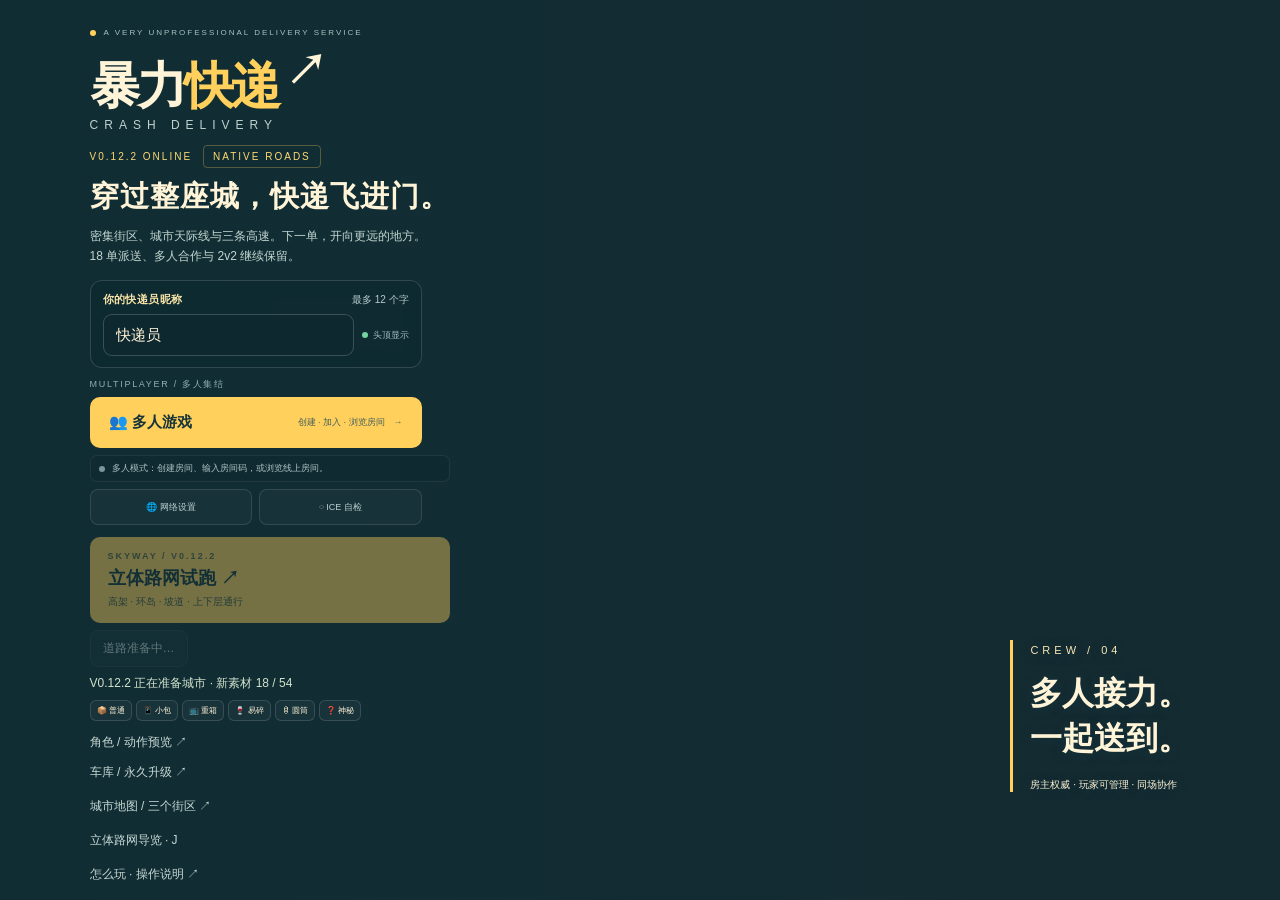
==== commit 738a79aa: "Add files via upload" ====
--- a/index.html
+++ b/index.html
@@ -4,8 +4,8 @@
 <meta charset="utf-8"><meta name="viewport" content="width=device-width,initial-scale=1,viewport-fit=cover">
 <meta name="theme-color" content="#162e34"><meta name="apple-mobile-web-app-capable" content="yes">
 <meta name="apple-mobile-web-app-status-bar-style" content="black-translucent">
-<meta name="description" content="暴力快递 V0.11.1：修复 iPhone PWA 底部空白与恢复前台后的视口高度；保留 V0.11 住宅区更新。">
-<title>暴力快递 · V0.11.1 PWA FIX · SUBURBAN</title>
+<meta name="description" content="暴力快递 V0.12.2：全原生 Kenney 道路、城市外环、东西快速路、南北高架与七条外围匝道。保留配送、车流和手机操作。">
+<title>暴力快递 · V0.12.2 NATIVE ROADS</title>
 <script>window.CRASH_TURN_CREDENTIALS_URL='https://api.feelpal.app/turn-credentials';</script>
 <style>:root{--ink:#16343a;--deep:#142b31;--gold:#ffd05b;--cream:#fff4d7;--muted:#abc2c4;--safeB:env(safe-area-inset-bottom,0px);--safeT:env(safe-area-inset-top,0px);--safeL:env(safe-area-inset-left,0px);--safeR:env(safe-area-inset-right,0px)}*{box-sizing:border-box}html,body{margin:0;width:100%;height:100%;overflow:hidden;background:var(--deep);color:var(--cream);font-family:Arial,"PingFang SC","Microsoft YaHei",sans-serif;user-select:none;-webkit-user-select:none;overscroll-behavior:none}button{font:inherit;color:inherit;cursor:pointer;border:0;-webkit-tap-highlight-color:transparent;touch-action:none}button:focus-visible,canvas:focus-visible{outline:2px solid var(--gold);outline-offset:3px}button:disabled{opacity:.42;cursor:default}button:active{transform:translateY(1px)}.hidden{display:none!important}#game,#world,#overlay,#hud,#vignette{position:absolute;inset:0;width:100%;height:100%}#world{touch-action:none;display:block;outline:none}#overlay,#hud,#vignette{pointer-events:none}#vignette{background:linear-gradient(#133c4235,transparent 24%,transparent 74%,#142b3140)}#hud button,#hud .joystick{pointer-events:auto}.control{background:#16343ae8;border:1px solid #ffffff36;border-radius:15px;box-shadow:0 2px 0 #0e292849;min-width:44px;min-height:44px;display:flex;align-items:center;justify-content:center}.control.pressed,.control.active{background:var(--gold);color:var(--ink);border-color:#ffe6a6}.statusbar{position:absolute;left:max(16px,var(--safeL));top:calc(10px + var(--safeT));height:44px;display:flex;align-items:center;gap:17px;border-radius:13px;background:#142f37e5;padding-left:13px;font-size:14px;border:1px solid #ffffff25}.viewtag{font-size:11px;letter-spacing:1px;color:var(--gold);padding-right:12px;border-right:1px solid #ffffff2a}.stat small{font-size:10px;color:var(--muted);margin-left:4px}.money{color:var(--gold)}.statusbar b,.time{font-variant-numeric:tabular-nums}.time{font-size:12px;color:#d2e0dc}.pause{border:0;border-left:1px solid #ffffff25;border-radius:0 12px 12px 0;background:transparent;font-size:18px}.route{position:absolute;top:calc(62px + var(--safeT));left:max(16px,var(--safeL));height:35px;max-width:310px;display:flex;align-items:center;gap:11px;background:#16343ad2;border-radius:9px;padding:0 12px;font-size:12px}.route>b{white-space:nowrap;overflow:hidden;text-overflow:ellipsis;font-weight:500}.route>span:first-child{color:var(--gold);font-size:17px}.route>span:last-child{color:var(--gold);white-space:nowrap}.statuschips{position:absolute;left:max(17px,var(--safeL));top:calc(105px + var(--safeT));display:flex;gap:5px;flex-wrap:wrap;max-width:calc(100% - 120px)}.statuschips>span{background:#17373ac9;border:1px solid #ffffff12;padding:4px 7px;border-radius:5px;font-size:9px;white-space:nowrap}.statuschips>.warn{background:#9f552ce8;color:#fff2cf}.statuschips>.on{color:#ffdb81}.mapPanel{position:absolute;right:max(17px,var(--safeR));top:calc(12px + var(--safeT));width:106px;padding:6px;border-radius:12px;background:#16343adb;border:1px solid #ffffff22}.mapPanel canvas{width:100%;height:auto;display:block;border-radius:7px}.mapPanel small{display:block;font-size:9px;color:#b1c8c5;text-align:center;margin:4px 0 1px}.mapPanel small span{color:var(--gold)}#risk{position:absolute;left:50%;top:calc(20px + var(--safeT));transform:translateX(-50%);background:#934829ec;border:1px solid #ffd68e77;border-radius:8px;padding:8px 12px;font-size:12px;white-space:nowrap}#toast{position:absolute;top:23%;left:50%;transform:translate(-50%,-8px);opacity:0;transition:opacity .15s,transform .15s;background:#16343af2;border:1px solid #ffd05b5b;max-width:min(370px,85%);min-width:230px;padding:15px 22px;border-radius:13px;text-align:center}#toast.show{opacity:1;transform:translate(-50%,0)}#toast b{display:block;color:var(--gold);font-size:24px}#toast span{display:block;font-size:11px;line-height:1.7;margin-top:5px;color:#dce8df}#hint{position:absolute;bottom:calc(154px + var(--safeB));left:50%;transform:translateX(-50%);background:#17343acf;color:#f7f2d9;border-radius:10px;padding:7px 12px;font-size:11px;line-height:1.55;text-align:center;max-width:min(430px,70%);width:max-content}.telemetry{position:absolute;left:50%;bottom:calc(45px + var(--safeB));transform:translateX(-50%);display:flex;align-items:baseline;gap:4px;text-shadow:0 2px 10px #17373a}.telemetry strong{font-size:42px;line-height:1;font-variant-numeric:tabular-nums;letter-spacing:-1px}.telemetry small{font-size:9px;color:#d0e0dc}.healthtrack{position:absolute;width:70px;bottom:-12px;left:0;height:3px;background:#1c3439b0;border-radius:3px;overflow:hidden}.healthtrack i{display:block;height:100%;width:100%;background:#afd5b5}.driveLeft{position:absolute;left:max(23px,var(--safeL));bottom:calc(25px + var(--safeB))}.driveRight{position:absolute;right:max(23px,var(--safeR));bottom:calc(25px + var(--safeB));display:flex;flex-direction:column;align-items:flex-end;gap:10px}.steering,.pedals{display:flex;gap:8px}.steering button{width:64px;height:58px;font-size:21px}.pedals button{width:64px;height:58px;font-size:12px}.pedals .gas{background:#eff0dfe8;color:var(--ink);border-color:#faf9dd}.pedals .gas.pressed{background:var(--gold)}.driveTools{margin-bottom:9px;display:flex;gap:7px}.tool{gap:5px;padding:0 13px;font-size:18px}.tool small{font-size:11px}.enter{gap:7px;background:var(--gold);color:var(--ink);padding:0 13px;height:48px;border-color:#ffe7a7}.enter span{font-size:24px}.enter b{font-size:12px}.keyhelp{position:absolute;bottom:6px;left:50%;transform:translateX(-50%);font-size:10px;color:#fff5d8bd;white-space:nowrap}kbd{font:inherit;font-size:10px;opacity:.65;border:1px solid currentColor;padding:1px 4px;border-radius:4px;margin-left:3px}.joystick{position:absolute;width:128px;height:128px;left:max(23px,var(--safeL));bottom:calc(26px + var(--safeB));touch-action:none}.stickring{position:absolute;inset:5px;background:#173b3ba9;border:1px solid #ffffff3f;border-radius:50%;pointer-events:none}.stickthumb{position:absolute;left:44px;top:44px;width:40px;height:40px;border-radius:50%;background:#e1e9dabb;border:1px solid #ffffff6a;pointer-events:none}.joystick small{position:absolute;left:0;right:0;bottom:-7px;text-align:center;font-size:8px;color:#fff4d5a0;pointer-events:none}.walk{position:absolute;background:transparent;border:0;width:44px;height:44px;font-size:10px;color:#fff9df8a;border-radius:50%;touch-action:none}.walk.up{left:42px;top:-2px}.walk.down{left:42px;bottom:-2px}.walk.left{left:-2px;top:42px}.walk.right{right:-2px;top:42px}.walk.pressed{background:#ffd05b66;color:#fff4d5}.cargoActions{position:absolute;right:max(23px,var(--safeR));bottom:calc(25px + var(--safeB));display:flex;flex-direction:column;align-items:flex-end;gap:7px}.smallAct{font-size:11px;border-radius:10px;min-width:66px;padding:0 10px;min-height:44px}.interact{background:#f2f1deef;color:var(--ink);gap:6px;padding:0 14px;height:49px;font-size:12px}.interact span{font-size:18px}.throw{background:var(--gold);color:var(--ink);width:82px;height:80px;border-radius:23px;border:2px solid #ffe6a6;flex-direction:column;gap:1px;box-shadow:0 4px 0 #a9833999}.throw span{font-size:30px;line-height:28px}.throw b{font-size:13px}.throw.charging{background:#ffefaa;transform:translateY(2px);box-shadow:none}.powertrack{width:82px;height:4px;background:#102e32ad;border-radius:3px;overflow:hidden}.powertrack i{display:block;width:0;height:100%;background:var(--gold)}.rearControls{position:absolute;left:50%;bottom:calc(91px + var(--safeB));transform:translateX(-50%);text-align:center}.rearControls small{font-size:8px;display:block;color:#ebf1d8;margin-bottom:4px;text-shadow:0 1px 4px #1c3037}.rearControls>div{display:flex;gap:5px}.doorToggle{font-size:11px;min-width:44px;min-height:44px;border-radius:10px}.doorToggle.open{background:#955c30dd;border-color:#e7ad7150}#crosshair{position:absolute;top:50%;left:50%;width:18px;height:18px;transform:translate(-50%,-50%);border:1px solid #fff6d99c;border-radius:50%;box-shadow:0 0 3px #193d41}#crosshair i{position:absolute;width:3px;height:3px;border-radius:50%;background:#fff1b2;top:6px;left:6px}#crosshair.locked{border-color:#ffd05b;width:25px;height:25px}#crosshair.locked i{left:10px;top:10px}#focusLabel{position:absolute;top:calc(50% + 22px);left:50%;transform:translateX(-50%);font-size:11px;background:#123339d9;border-radius:6px;padding:5px 8px;white-space:nowrap;max-width:90%;text-overflow:ellipsis;overflow:hidden}#focusLabel:empty{display:none}.screen{position:absolute;inset:0;z-index:10}.menuScreen{padding:36px 7%;display:flex;align-items:center;background:linear-gradient(90deg,#112d34f5,#112d34e7 27%,#112d3480 51%,#112d3400 77%)}.menuCopy{max-width:490px}.eyebrow{color:#a5c2c2;font-size:9px;letter-spacing:2px;display:flex;align-items:center;gap:8px}.eyebrow i{width:6px;height:6px;background:var(--gold);border-radius:50%}.menuCopy h1{font-size:66px;letter-spacing:-3px;line-height:1.05;margin:22px 0 8px;font-weight:900;white-space:nowrap}.menuCopy h1 span{color:var(--gold)}.menuCopy h1 sup{font-size:42px;margin-left:7px}.englishTitle{font-size:12px;color:#c0d2cd;letter-spacing:6px}.edition{font-size:10px;letter-spacing:2px;margin:22px 0 0;color:#ffd972;display:flex;align-items:center;gap:11px}.edition span{padding:5px 9px;border:1px solid #ffd05b4a;border-radius:4px;font-size:10px;letter-spacing:3px}.menuCopy h2{font-size:39px;line-height:1.27;letter-spacing:1px;margin:15px 0 18px}.menuCopy p{font-size:13px;line-height:1.9;color:#c2d5cf;margin:0 0 25px}.menuCopy em{font-style:normal;color:#e9d4a6}.primary{display:block;border-radius:10px;width:100%;max-width:332px;padding:16px 19px;min-height:50px;background:var(--gold);color:var(--ink);font-size:15px;font-weight:800;text-align:left}.secondary{display:block;background:transparent;color:#c8d9d4;font-size:12px;padding:14px 0;min-height:44px;text-align:left}.menuFooter{font-size:9px;display:flex;gap:18px;color:#8cacae;flex-wrap:wrap;margin-top:8px}.menuStamp{position:absolute;right:7%;bottom:12%;padding-left:17px;border-left:3px solid var(--gold);text-shadow:0 2px 10px #15333d}.menuStamp>span{font-size:11px;letter-spacing:4px;color:#f9e6b3}.menuStamp strong{display:block;font-size:32px;line-height:1.4;margin:13px 0}.menuStamp small{font-size:10px}.modalScreen{background:#112830e8;display:flex;align-items:center;justify-content:center;padding:max(15px,var(--safeT)) 17px max(15px,var(--safeB));backdrop-filter:blur(6px)}.modal{background:#1a3940;border:1px solid #ffffff1c;border-radius:20px;padding:28px;max-width:470px;width:100%;max-height:100%;overflow:auto}.modal h2{font-size:25px;line-height:1.3;margin:16px 0}.modal p{font-size:12px;color:#b6cecb;line-height:1.8}.modal .primary{max-width:none}.modal>.primary{margin-top:20px}.settings{display:grid;grid-template-columns:1fr 1fr;gap:8px;margin-top:18px}.settings button{background:#ffffff0b;border:1px solid #ffffff22;border-radius:9px;padding:12px 7px;font-size:11px;min-height:46px}.fineprint{font-size:10px!important;color:#90b2b3!important}.resolution{font-size:10px!important;color:#e6d5a2!important;letter-spacing:.4px}.helpRows>div{border-bottom:1px solid #ffffff13;padding:10px 0}.helpRows b{color:var(--gold);font-size:12px}.helpRows p{font-size:11px;margin:5px 0 0}.endMark{color:var(--gold);font-size:54px}.endStats{display:flex;justify-content:space-between;gap:18px;margin:18px 0}.endStats small{color:var(--muted);display:block;font-size:10px}.endStats strong{color:var(--gold);display:block;font-size:24px;margin-top:7px}.noscript{position:absolute;inset:0;background:var(--deep);padding:40px;display:grid;place-items:center;z-index:99}
 @media(hover:hover){button:not(:disabled):hover{filter:brightness(1.1)}}
@@ -161,7 +161,7 @@
 
 
 <style id="viewport011">
-/* V0.11.1 PWA FIX */
+/* V0.12.2 PWA FIX */
 :root{--pwaH:100dvh}
 html,body{
  position:fixed!important;left:0!important;top:0!important;right:auto!important;bottom:auto!important;
@@ -405,7 +405,7 @@
 const houses=[], packages=[], cargo=[], debris=[], traffic=[], lights=[], effects=[];
 // Multiplayer 0.3: one host-authoritative world, up to three independent couriers.
 // Rendering/prediction never owns parcel inventory, doors, scores or vehicle physics.
-const NET_PROTOCOL='crash-delivery-mp0111-1';
+const NET_PROTOCOL='crash-delivery-mp0122-1';
 const net={mode:'solo',peer:null,conn:null,room:'',maxPlayers:3,roomDirectoryToken:'',connected:false,executing:false,applying:false,players:[],kickedIds:new Set(),playerId:0,remoteActors:[],remoteSamples:new Map(),roster:[],activeRemote:null,
  remoteActor:null,remoteInput:null,remoteState:null,hostActor:null,lastInput:0,lastRecv:0,lastSend:0,lastActorRender:0,
  actionSeq:0,ack:0,lastAction:0,epoch:0,seenEpoch:-1,snapshot:null,receivedAt:0,watch:false,
@@ -625,7 +625,7 @@
  * Geometry and navigation use the SAME edges, including the omitted connections.
  * Units: metres, y up, forward -Z. All content is original procedural geometry.
  */
-const CITY={limit:344,lines:[-112,-56,0,56,112],lane:3.05,halfRoad:6.5,entry:9.2,cycle:22};
+const CITY={limit:416,lines:[-224,-168,-112,-56,0,56,112],zLines:[-224,-168,-112,-56,0,56,112,168,224],lane:3.05,halfRoad:6.5,entry:9.2,cycle:22};
 const DISTRICTS={
  garden:{name:'向阳住宅区',short:'住宅区',en:'GARDEN',color:'#94bf88',map:'#345d55',speed:36,tip:'低窗好投，街边树木较多。适合先练习同车分工。'},
  market:{name:'风铃商业街',short:'商业街',en:'MARKET',color:'#64b6c5',map:'#315b6a',speed:30,tip:'店铺高窗更小，路口密集。先减速，让队友找准入口。'},
@@ -634,9 +634,9 @@
 function districtAt(x,z){if(x>=100)return 'works';if(z>=28)return x>=42?'works':'garden';if(z<=-28)return 'market';return x>=58?'works':x<=-58?'garden':'market';}
 const cityNodes=[],cityEdges=[],cityNodeMap=new Map(),cityEdgeMap=new Map();
 function cityNode(x,z){return cityNodeMap.get(x+','+z);}
-for(const z of CITY.lines)for(const x of CITY.lines){const n={id:cityNodes.length,x,z,adj:[],offset:((x+112)/56*2+(z+112)/56)*.71};cityNodes.push(n);cityNodeMap.set(x+','+z,n);}
+for(const z of CITY.zLines)for(const x of CITY.lines){const n={id:cityNodes.length,x,z,adj:[],offset:((x+112)/56*2+(z+112)/56)*.71};cityNodes.push(n);cityNodeMap.set(x+','+z,n);}
 function roadKey(a,b){return Math.min(a,b)+':'+Math.max(a,b);}
-function connectCity(a,b){if(!a||!b)return;const key=roadKey(a.id,b.id),e={id:cityEdges.length,key,a:a.id,b:b.id,len:Math.hypot(a.x-b.x,a.z-b.z)};cityEdges.push(e);cityEdgeMap.set(key,e);a.adj.push(b.id);b.adj.push(a.id);}
+function connectCity(a,b){if(!a||!b||cityEdgeMap.has(roadKey(a.id,b.id)))return;const key=roadKey(a.id,b.id),e={id:cityEdges.length,key,a:a.id,b:b.id,len:Math.hypot(a.x-b.x,a.z-b.z)};cityEdges.push(e);cityEdgeMap.set(key,e);a.adj.push(b.id);b.adj.push(a.id);}
 for(const n of cityNodes){for(const [dx,dz] of [[56,0],[0,56]]){
  const b=cityNode(n.x+dx,n.z+dz);if(!b)continue;
  // Two missing streets produce real T-junctions, not invisible roads through a plaza.
@@ -683,7 +683,7 @@
  style==='market'?[{x:-3.1,y:3.7,w:1.8,h:1.65,type:'window'},{x:0,y:1.675,w:2.15,h:2.95,type:'door'},{x:3.1,y:3.7,w:1.8,h:1.65,type:'window'}]:
  [{x:0,y:2.1,w:4.8,h:3.8,type:'door',industrial:true}];
  gates.forEach((g,i)=>{g.broken=style==='works';g.index=i;g.house=h;g.center=houseWorld(h,[g.x,g.y,4.36]);h.gates.push(g);});
- if(style==='works'){h.deliveryMode='industrial';houses.push(h);return h;}if(style==='garden'){h.deliveryMode='native-residential';houses.push(h);return h;}
+ if(style==='works'){h.deliveryMode='industrial';houses.push(h);return h;}if(style==='garden'){h.deliveryMode='native-residential';houses.push(h);return h;}if(style==='market'){h.deliveryMode='native-commercial';houses.push(h);return h;}
  const wall=style==='works'?(colorIndex%2?'#889fa6':'#a7aea4'):style==='market'?['#84babe','#d99073','#dfbd73'][colorIndex%3]:materials.wall[colorIndex%6];
  b(15.5,.10,14,style==='works'?'#a7b2a5':style==='market'?'#c5caba':'#9ebb7b',[0,.02,.3],[0,0,0],m);
  b(11,.22,8.5,'#d4d1b6',[0,.12,0],[0,0,0],m);b(10.5,.08,8,'#b99b75',[0,.27,0],[0,0,0],m);
@@ -726,9 +726,9 @@
  // Original addresses retained; six outer-city jobs added.
  // V0.10 CITY LOOP: 18 jobs are deliberately spread across the new north/south city plan.
  // North-west / north-centre: residential; north-east / east: industrial; south: commercial.
- addHouse(-76,76,Math.PI/2,101,1);addHouse(-28,76,Math.PI,102,0);addHouse(20,76,Math.PI,103,2);addHouse(-76,28,Math.PI/2,104,3);addHouse(-28,28,-Math.PI/2,105,4);addHouse(20,28,-Math.PI/2,106,1);
+ addHouse(-196,196,Math.PI/2,101,1);addHouse(-84,196,Math.PI,102,0);addHouse(20,76,Math.PI,103,2);addHouse(-76,28,Math.PI/2,104,3);addHouse(-28,28,-Math.PI/2,105,4);addHouse(20,28,-Math.PI/2,106,1);
  addHouse(76,76,Math.PI,107,0);addHouse(132,76,-Math.PI/2,108,1);addHouse(76,28,-Math.PI/2,109,2);addHouse(132,28,-Math.PI/2,110,3);addHouse(132,-20,-Math.PI/2,111,4);addHouse(132,-76,-Math.PI/2,112,0);
- addHouse(-76,-28,Math.PI/2,113,0);addHouse(-28,-28,Math.PI/2,114,1);addHouse(20,-28,-Math.PI/2,115,2);addHouse(76,-28,-Math.PI/2,116,3);addHouse(-76,-76,0,117,4);addHouse(28,-76,0,118,2);
+ addHouse(-76,-28,Math.PI/2,113,0);addHouse(-28,-28,Math.PI/2,114,1);addHouse(20,-28,-Math.PI/2,115,2);addHouse(76,-28,-Math.PI/2,116,3);addHouse(-196,-196,0,117,4);addHouse(28,-196,0,118,2);
  for(const p of [[-36,30,Math.PI,201,4],[35,27,Math.PI,202,2],[35,-32,0,203,4],[-34,-12,0,204,5],[132,-76,-Math.PI/2,205,2],[132,-20,-Math.PI/2,206,0],[132,28,-Math.PI/2,207,1],[132,76,-Math.PI/2,208,3],[-132,76,Math.PI/2,209,2],[-76,132,Math.PI,210,4],[20,132,Math.PI,211,1],[76,132,Math.PI,212,3]])addHouse(...p,false);
  for(const p of [[-42,94],[43,94],[94,90],[-40,101],[-90,94],[14,103],[96,42],[-96,52],[-99,-94],[91,-96],[39,101],[-103,103]])addTree(...p,1.2);
  // Garden square, the depot and industrial stacks. No collision-free solid shop entrances.
@@ -738,7 +738,7 @@
  citySign('GARDEN',12,67,Math.PI/2);citySign('MARKET',12,-67,Math.PI);citySign('WORKS',123,-98,-Math.PI/2);
  // Missing-road gardens, clearly marked at T-junction terminations.
  for(const p of [[-90,-56],[90,0]]){b(21,.16,11,'#849c77',[p[0],.12,p[1]]);for(const x of [-7,7]){addTree(p[0]+x,p[1],.85);}b(4,.14,1,'#b19b70',[p[0],.2,p[1]]);}
- for(let i=0;i<30;i++){const a=i/30*TAU,dist=440+rnd()*28,h=20+rnd()*26;worldBuilder.cylinder(22+rnd()*10,h,5,i%2?'#93b5aa':'#aac1af',[Math.cos(a)*dist,h/2-3,Math.sin(a)*dist],[0,rnd()*6,0],0);}
+ for(let i=0;i<30;i++){const a=i/30*TAU,dist=620+rnd()*28,h=20+rnd()*26;worldBuilder.cylinder(22+rnd()*10,h,5,i%2?'#93b5aa':'#aac1af',[Math.cos(a)*dist,h/2-3,Math.sin(a)*dist],[0,rnd()*6,0],0);}
  for(let i=0;i<20;i++){const x=(rnd()-.5)*390,z=(rnd()-.5)*390,y=39+rnd()*20;worldBuilder.poly(8,'#f4f3e5',[x,y,z],[1.8,.30,.60]);}
 }
 // Spatial batches: fewer far-away triangles while preserving a small number of draw calls.
@@ -850,7 +850,7 @@
 const wreckMesh=makeMesh(new MeshBuilder().box(1.87,.62,3.49,'#40545b',[0,.52,0]).box(1.53,.45,1.8,'#566568',[0,1.04,.05]).box(1.3,.25,.5,'#253d44',[0,1.26,-.6],[.2,0,.14]));
 const armMesh=makeMesh(new MeshBuilder().box(.16,.16,.48,'#3d7181',[0,0,0]).box(.16,.15,.20,'#e4b282',[0,0,-.31]));
 const deliverable=houses.filter(h=>h.deliverable),TOTAL=deliverable.length;
-for(let i=0;i<14;i++)traffic.push({id:i,p:[190+i*4,.1,190],yaw:0,speed:0,hp:100,phase:'normal',burn:0,wreckAge:0,hitCooldown:0,drift:[0,0,0],spin:0,smokeClock:0,mesh:makeTraffic(['#db8765','#709a98','#bdae75','#8c9ba8','#c68e87','#8ab087'][i%6])});
+for(let i=0;i<32;i++)traffic.push({id:i,p:[190+i*4,.1,190],yaw:0,speed:0,hp:100,phase:'normal',burn:0,wreckAge:0,hitCooldown:0,drift:[0,0,0],spin:0,smokeClock:0,mesh:makeTraffic(['#db8765','#709a98','#bdae75','#8c9ba8','#c68e87','#8ab087'][i%6])});
 
 let audio=null,audioMaster=null,engineVoice=null,windVoice=null,noiseBuffer=null;
 function initAudio(){try{
@@ -990,7 +990,7 @@
 function hitWall(p,h,hit,a,b){const lp=V.lerp(a,b,Math.max(0,hit.t-.006));lp[hit.axis]+=hit.sign*.028;p.p=houseWorld(h,lp);let lv=localVelocity(h,p.v);lv[hit.axis]=-lv[hit.axis]*.28;lv=V.mul(lv,.80);p.v=worldVelocity(h,lv);p.pending=null;hurtParcel(p,V.len(p.v));p.bounces=(p.bounces||0)+1;if(p.age-p.lastHit>.15){tone(130,.10,'triangle',.24);p.lastHit=p.age;}return true;}
 function stepWorldPackage(p,dt){
  p.age+=dt;const old=p.p.slice(),next=V.add(p.p,V.add(V.mul(p.v,dt),[0,-6*dt*dt,0]));p.v[1]-=12*dt;let collided=false;
- for(const h of houses){if(h.style==='works'||h.style==='garden')continue;if(Math.abs(next[0]-h.x)>13&&Math.abs(old[0]-h.x)>13)continue;if(Math.abs(next[2]-h.z)>13&&Math.abs(old[2]-h.z)>13)continue;
+ for(const h of houses){if(h.style==='works'||h.style==='garden'||h.style==='market')continue;if(Math.abs(next[0]-h.x)>13&&Math.abs(old[0]-h.x)>13)continue;if(Math.abs(next[2]-h.z)>13&&Math.abs(old[2]-h.z)>13)continue;
   const a=houseLocal(h,old),b=houseLocal(h,next),r=p.r;
   // An entry is counted only after this parcel crosses the inner facade plane.
   if(p.pending&&p.pending.h===h&&!p.delivered){const g=p.pending.g,inner=4.0-p.r;if(a[2]>=inner&&b[2]<inner){const t=(a[2]-inner)/(a[2]-b[2]),q=V.lerp(a,b,t);if(Math.abs(q[0])<5.35-r&&q[1]>.24+r*.2&&q[1]<5.3-r)deliver(h,g,p);else p.pending=null;if(p.returnToDoor){p.returnToDoor=false;return;}}}
@@ -1015,7 +1015,7 @@
 }
 
 function overlapVehicles(t){const delta=V.sub(car.p,t.p),ra=carRight(),fa=carForward(),rb=[Math.cos(t.yaw),0,-Math.sin(t.yaw)],fb=[-Math.sin(t.yaw),0,-Math.cos(t.yaw)];let depth=Infinity,normal=null;
- for(const axis of [ra,fa,rb,fb]){const a=1.62*Math.abs(V.dot(ra,axis))+3.81*Math.abs(V.dot(fa,axis)),b=1.01*Math.abs(V.dot(rb,axis))+1.92*Math.abs(V.dot(fb,axis)),dist=V.dot(delta,axis),over=a+b-Math.abs(dist);if(over<=0)return null;if(over<depth){depth=over;normal=V.mul(axis,dist<0?-1:1);}}
+ for(const axis of [ra,fa,rb,fb]){const a=1.62*Math.abs(V.dot(ra,axis))+3.81*Math.abs(V.dot(fa,axis)),b=(t.hw012||1.01)*Math.abs(V.dot(rb,axis))+(t.hl012||1.92)*Math.abs(V.dot(fb,axis)),dist=V.dot(delta,axis),over=a+b-Math.abs(dist);if(over<=0)return null;if(over<depth){depth=over;normal=V.mul(axis,dist<0?-1:1);}}
  return{depth,normal};
 }
 function stepCar(dt,predictionOnly=false){
@@ -1027,12 +1027,12 @@
  else {const drag=(road?.6:2.5)+Math.abs(car.speed)*.085;car.speed=Math.sign(car.speed)*Math.max(0,Math.abs(car.speed)-drag*dt);}
  const fast=road09.ready&&!road09Duel()&&car.p[1]>4&&road09Support(car.p[0],car.p[2],car.p[1]-.04).y>4;const max=road?(fast?100/3.6:gas?20.5:state.brick?15.5:20.5):6.5;car.speed=clamp(car.speed,-4.5,fast?100/3.6:23);if(car.speed>max)car.speed=Math.max(max,car.speed-dt*12);
  car.yaw=wrapAngle(car.yaw+car.steer*car.speed/(4.6/gripMul)*Math.tan(.54/(1+Math.abs(car.speed)*.031))*dt);car.yawRate=wrapAngle(car.yaw-oldYaw)/dt;
- car.velocity=V.add(V.mul(carForward(),car.speed),car.kick);car.p=V.add(car.p,V.mul(car.velocity,dt));car.p[1]=.12;car.kick=V.mul(car.kick,Math.exp(-2.5*dt));
+ car.velocity=V.add(V.mul(carForward(),car.speed),car.kick);const planeY=car.p[1];car.p=V.add(car.p,V.mul(car.velocity,dt));car.p[1]=planeY;car.kick=V.mul(car.kick,Math.exp(-2.5*dt));
  // House and warehouse collisions use local expanded footprints.
- if(!predictionOnly){for(const h of houses){if(h.style==='works'||h.style==='garden')continue;if(Math.abs(car.p[0]-h.x)>10||Math.abs(car.p[2]-h.z)>10)continue;const p=houseLocal(h,car.p),rx=7.15,rz=6.05;if(Math.abs(p[0])<rx&&Math.abs(p[2])<rz){const dx=rx-Math.abs(p[0]),dz=rz-Math.abs(p[2]);if(dx<dz)p[0]=Math.sign(p[0]||1)*(rx+.01);else p[2]=Math.sign(p[2]||1)*(rz+.01);car.p=houseWorld(h,p);impact(Math.abs(car.speed));car.speed*=-.16;}}
+ if(!predictionOnly){for(const h of houses){if(h.style==='works'||h.style==='garden'||h.style==='market')continue;if(Math.abs(car.p[0]-h.x)>10||Math.abs(car.p[2]-h.z)>10)continue;const p=houseLocal(h,car.p),rx=7.15,rz=6.05;if(Math.abs(p[0])<rx&&Math.abs(p[2])<rz){const dx=rx-Math.abs(p[0]),dz=rz-Math.abs(p[2]);if(dx<dz)p[0]=Math.sign(p[0]||1)*(rx+.01);else p[2]=Math.sign(p[2]||1)*(rz+.01);car.p=houseWorld(h,p);impact(Math.abs(car.speed));car.speed*=-.16;}}
  if(car.p[0]>-26.5&&car.p[0]<-13.7&&car.p[2]>37&&car.p[2]<49){car.p[0]=-13.69;impact(Math.abs(car.speed));car.speed*=-.16;}
- for(const t of traffic){if(t.phase==='cleared')continue;if(Math.hypot(car.p[0]-t.p[0],car.p[2]-t.p[2])>8.3)continue;if(Math.abs(car.p[1]-t.p[1])>2.7)continue;const hit=overlapVehicles(t);if(!hit)continue;car.p=V.add(car.p,V.mul(hit.normal,hit.depth+.01));
-  if(t.hitCooldown<=0){const npcVelocity=t.phase==='normal'?V.add(V.mul([-Math.sin(t.yaw),0,-Math.cos(t.yaw)],t.speed),t.drift):t.drift;const closing=Math.max(0,-V.dot(V.sub(car.velocity,npcVelocity),hit.normal));if(closing>1.5){t.hitCooldown=.65;impact(closing);damageTraffic(t,Math.max(0,(closing-2.5)*(closing-2.5)*.52),V.mul(hit.normal,-closing*.40));if(t.phase==='normal'&&closing>4)t.phase='damaged';car.speed*=-.13;car.kick=V.add(car.kick,V.mul(hit.normal,Math.min(4,closing*.2)));}}
+ for(const t of traffic){if(t.phase==='cleared')continue;if(Math.hypot(car.p[0]-t.p[0],car.p[2]-t.p[2])>5+(t.hl012||1.92))continue;if(Math.abs(car.p[1]-t.p[1])>2.7)continue;const hit=overlapVehicles(t);if(!hit)continue;car.p=V.add(car.p,V.mul(hit.normal,hit.depth+.01));
+  if(t.hitCooldown<=0){const npcVelocity=t.phase==='normal'?V.add(V.mul([-Math.sin(t.yaw),0,-Math.cos(t.yaw)],t.speed),t.drift):t.drift;const closing=Math.max(0,-V.dot(V.sub(car.velocity,npcVelocity),hit.normal));if(closing>1.5){t.hitCooldown=.65;city012Impact(t,hit.normal,closing,false);}}
  }
  if(Math.abs(car.p[0])>CITY.limit||Math.abs(car.p[2])>CITY.limit){car.p[0]=clamp(car.p[0],-CITY.limit,CITY.limit);car.p[2]=clamp(car.p[2],-CITY.limit,CITY.limit);impact(Math.abs(car.speed));car.speed*=-.25;if(state.time>state.warnUntil){showHint('到街区边缘了。回驾驶位掉头，或在暂停菜单救援。',4);state.warnUntil=state.time+4;}}
  if(predictionOnly){car.kick=[0,0,0];car.velocity=V.mul(carForward(),car.speed);}else car.velocity=V.add(V.mul(carForward(),car.speed),car.kick);car.accel=V.mul(V.sub(car.velocity,oldV),1/dt).map(v=>clamp(v,-30,30));
@@ -1054,7 +1054,7 @@
 }
 function trafficPosition(t){if(!t.path)return;const q=pathAt(t.path,t.progress);t.p=q.p;t.yaw=q.yaw;}
 function exitClear(node,to,self){const path=makeRoadPath(node,to),first=pathAt(path,2),d=first.dir;
- for(const o of [car,...traffic]){if(o===self||o.phase==='cleared')continue;const v=V.sub(o.p,first.p),along=V.dot(v,d),side=Math.abs(v[0]*d[2]-v[2]*d[0]),len=o===car?4.2:2.1;if(along>-len-1&&along<8+len&&side<(o===car?2.9:2.4))return false;}
+ for(const o of [car,...traffic]){if(o===self||o.phase==='cleared'||Math.abs(o.p[1]-first.p[1])>2.6)continue;const v=V.sub(o.p,first.p),along=V.dot(v,d),side=Math.abs(v[0]*d[2]-v[2]*d[0]),len=o===car?4.2:(o.hl012||2.1);if(along>-len-1&&along<8+len&&side<(o===car?2.9:(o.hw012||1.02)+1.35))return false;}
  return true;
 }
 function chooseCityExit(t,avoidBlocked=true){const n=cityNodes[t.to],candidates=n.adj.filter(id=>id!==t.from);let chosen=candidates[0]??t.from,best=-Infinity;
@@ -1070,7 +1070,7 @@
 }
 function resetCityTraffic(){cityClaims.clear();cityBlocked.clear();cityAIClock=cityIncidentClock=0;cityTrafficStats={turns:0,left:0,right:0,redStops:0,yields:0,cleared:0};
  const entries=[[[0,112],[0,56],8],[[0,56],[0,0],8],[[-56,0],[0,0],3],[[56,-56],[56,0],8],[[0,-56],[0,0],4],[[56,56],[0,56],8],[[-56,56],[-56,0],3],[[-56,-56],[0,-56],6],[[112,-56],[56,-56],7],[[-112,0],[-112,-56],8],[[-112,56],[-56,56],5],[[56,112],[56,56],4],[[0,-112],[56,-112],6],[[112,56],[112,0],5]];
- traffic.forEach((t,i)=>{const e=entries[i%entries.length],a=cityNode(...e[0]),b=cityNode(...e[1]);initializeTraffic(t,a.id,b.id,e[2]);});
+ traffic.forEach((t,i)=>{if(i<14){const e=entries[i],a=cityNode(...e[0]),b=cityNode(...e[1]);initializeTraffic(t,a.id,b.id,e[2]);}else{const e=cityEdges[(i*23+11)%cityEdges.length];initializeTraffic(t,i%2?e.a:e.b,i%2?e.b:e.a,3+(i%4)*5);}});
 }
 function refreshBlockedEdges(){const blocked=new Map();for(const t of traffic){if(!['damaged','burning','wreck'].includes(t.phase))continue;const q=closestCityRoad(t.p);if(q.d<6.1){const old=blocked.get(q.edge.key);if(!old||t.phase==='burning')blocked.set(q.edge.key,{id:t.id,phase:t.phase,remaining:Math.max(0,t.phase==='wreck'?22-t.wreckAge:28-(t.incidentAge||0))});}}
  cityBlocked=blocked;
@@ -1084,10 +1084,10 @@
  return'';
 }
 function aheadClearance(t){const f=pathAt(t.path,t.progress).dir,look=clamp(6+t.speed*t.speed/9,7,19);let closest=Infinity,kind='queue';
- for(const o of [car,...traffic]){if(o===t||o.phase==='cleared')continue;const delta=V.sub(o.p,t.p),long=V.dot(delta,f);if(long<=0||long>look+6)continue;const lateral=Math.abs(delta[0]*f[2]-delta[2]*f[0]);
-  const yaw=o.yaw||0,of=[-Math.sin(yaw),0,-Math.cos(yaw)],or=[Math.cos(yaw),0,-Math.sin(yaw)],hl=o===car?3.95:1.95,hw=o===car?1.6:1.02;
+ for(const o of [car,...traffic]){if(o===t||o.phase==='cleared'||Math.abs(o.p[1]-t.p[1])>2.6)continue;const delta=V.sub(o.p,t.p),long=V.dot(delta,f);if(long<=0||long>look+6)continue;const lateral=Math.abs(delta[0]*f[2]-delta[2]*f[0]);
+  const yaw=o.yaw||0,of=[-Math.sin(yaw),0,-Math.cos(yaw)],or=[Math.cos(yaw),0,-Math.sin(yaw)],hl=o===car?3.95:(o.hl012||1.95),hw=o===car?1.6:(o.hw012||1.02);
   const halfWidth=hl*Math.abs(of[0]*f[2]-of[2]*f[0])+hw*Math.abs(or[0]*f[2]-or[2]*f[0]);
-  if(lateral>1.0+halfWidth+.22)continue;const halfLong=hl*Math.abs(V.dot(of,f))+hw*Math.abs(V.dot(or,f)),gap=long-halfLong-2.05-1.05;
+  if(lateral>1.0+halfWidth+.22)continue;const halfLong=hl*Math.abs(V.dot(of,f))+hw*Math.abs(V.dot(or,f)),gap=long-halfLong-(t.hl012||2.05)-1.05;
   if(gap<closest){closest=gap;kind=['wreck','burning','damaged'].includes(o.phase)?'incident':'queue';}
  }
  // Walking couriers count as pedestrians, not as a second vehicle at the van origin.
@@ -1139,7 +1139,7 @@
  for(const t of traffic){t.hitCooldown=Math.max(0,t.hitCooldown-dt);
   if(t.phase==='cleared'){t.clearAge+=dt;if(t.clearAge>7){t.clearAge=6.5;respawnCityTraffic(t);}continue;}
   if(t.phase==='normal'){
-   if(t.speed<t.targetSpeed)t.speed=Math.min(t.targetSpeed,t.speed+3.2*dt);else t.speed=Math.max(t.targetSpeed,t.speed-8.5*dt);
+   if(t.speed<t.targetSpeed)t.speed=Math.min(t.targetSpeed,t.speed+(t.accel012||3.2)*dt);else t.speed=Math.max(t.targetSpeed,t.speed-8.5*dt);
    t.waitAge=t.speed<.35&&t.wait?t.waitAge+dt:0;
    advanceTrafficRoute(t,t.speed*dt);
   }else{
@@ -1154,12 +1154,12 @@
  // Collisions between moving/damaged traffic. Stationary queues never accumulate damage.
  for(let i=0;i<traffic.length;i++)for(let j=i+1;j<traffic.length;j++){
   const a=traffic[i],b=traffic[j];if(a.phase==='cleared'||b.phase==='cleared'||a.hitCooldown>0||b.hitCooldown>0)continue;
-  const dx=a.p[0]-b.p[0],dz=a.p[2]-b.p[2];if(dx*dx+dz*dz>19)continue;
+  const dx=a.p[0]-b.p[0],dz=a.p[2]-b.p[2];if(Math.abs(a.p[1]-b.p[1])>2.6||dx*dx+dz*dz>((a.hl012||1.9)+(b.hl012||1.9)+2)**2)continue;
   const A=[Math.cos(a.yaw),0,-Math.sin(a.yaw)],AF=[-Math.sin(a.yaw),0,-Math.cos(a.yaw)],B=[Math.cos(b.yaw),0,-Math.sin(b.yaw)],BF=[-Math.sin(b.yaw),0,-Math.cos(b.yaw)],delta=[dx,0,dz];let depth=Infinity,normal=null;
-  for(const ax of [A,AF,B,BF]){const over=1.02*(Math.abs(V.dot(A,ax))+Math.abs(V.dot(B,ax)))+1.90*(Math.abs(V.dot(AF,ax))+Math.abs(V.dot(BF,ax)))-Math.abs(V.dot(delta,ax));if(over<=0){depth=-1;break;}if(over<depth){depth=over;normal=V.mul(ax,V.dot(delta,ax)<0?-1:1);}}
+  for(const ax of [A,AF,B,BF]){const over=(a.hw012||1.02)*Math.abs(V.dot(A,ax))+(b.hw012||1.02)*Math.abs(V.dot(B,ax))+(a.hl012||1.90)*Math.abs(V.dot(AF,ax))+(b.hl012||1.90)*Math.abs(V.dot(BF,ax))-Math.abs(V.dot(delta,ax));if(over<=0){depth=-1;break;}if(over<depth){depth=over;normal=V.mul(ax,V.dot(delta,ax)<0?-1:1);}}
   if(depth<=0)continue;
   const av=a.phase==='normal'?V.mul(AF,a.speed):a.drift,bv=b.phase==='normal'?V.mul(BF,b.speed):b.drift,closing=-V.dot(V.sub(av,bv),normal);
-  if(closing>3.2){a.hitCooldown=b.hitCooldown=.8;damageTraffic(a,closing*closing*1.9,V.mul(normal,closing*.32));damageTraffic(b,closing*closing*1.9,V.mul(normal,-closing*.32));if(a.phase==='normal')a.phase='damaged';if(b.phase==='normal')b.phase='damaged';}
+  if(closing>3.2){a.hitCooldown=b.hitCooldown=.8;const ma=a.mass012||1.4,mb=b.mass012||1.4,j=closing*1.15/(1/ma+1/mb);damageTraffic(a,closing*closing*1.9*mb/(ma+mb),V.mul(normal,j/ma));damageTraffic(b,closing*closing*1.9*ma/(ma+mb),V.mul(normal,-j/mb));city012Fragments(a,closing);city012Fragments(b,closing);if(a.phase==='normal')a.phase='damaged';if(b.phase==='normal')b.phase='damaged';}
  }
 }
 
@@ -1262,8 +1262,8 @@
  if(cameraBlend>0&&blendEye){cameraBlend=Math.max(0,cameraBlend-dt*2.8);const t=1-cameraBlend,ease=t*t*(3-2*t);eye=V.lerp(blendEye,desired,ease);at=V.lerp(blendAt,target,ease);}else{eye=desired;at=target;}
 }
 function draw3D(){/* Safari/WebGL hotfix: gameplay must not inherit preview/transparent-pass GL state. */const gl=renderer.gl;gl.bindFramebuffer(gl.FRAMEBUFFER,null);gl.colorMask(true,true,true,true);gl.depthMask(true);gl.disable(gl.SCISSOR_TEST);gl.enable(gl.DEPTH_TEST);gl.enable(gl.CULL_FACE);gl.enable(gl.BLEND);gl.blendFunc(gl.SRC_ALPHA,gl.ONE_MINUS_SRC_ALPHA);gl.clearColor(.52,.68,.75,1);const shake=motion&&state.mode==='playing'?[Math.sin(state.time*48)*state.shake,Math.cos(state.time*63)*state.shake,0]:[0,0,0];const fov=(state.view==='cargo'?height>width?79:77:height>width?69:58)*Math.PI/180;
- const frameDpr=state.mode==='menu'&&coarse()?Math.min(actualDPR(),1.45):actualDPR();renderer.begin(V.add(eye,shake),V.add(at,shake),fov,width,height,frameDpr);drawCityWorld();if(window.__roads09Draw)window.__roads09Draw();industrial012Draw();sub011Draw();lighting012Shadows();v01051NativeDrawAprons();
- const active=nextHouse();for(const h of houses){if(h.style==='works'||h.style==='garden')continue;if(V.len(V.sub([h.x,0,h.z],eye))>175)continue;for(const g of h.gates){const m=M.model(houseWorld(h,[g.x,g.y,4.34]),[0,h.yaw,0]),gs=[g.w/(g.type==='door'?2.05:2.4),g.h/(g.type==='door'?3.15:2.15),1];if(g.type==='door'&&!g.broken)renderer.draw(doorMesh,scaled(m,gs));if(h===active&&state.mode!=='menu')renderer.draw(ringMeshes[g.type],scaled(M.model(houseWorld(h,[g.x,g.y,4.52]),[0,h.yaw,0]),gs));}}
+ const frameDpr=state.mode==='menu'&&coarse()?Math.min(actualDPR(),1.45):actualDPR();renderer.begin(V.add(eye,shake),V.add(at,shake),fov,width,height,frameDpr);drawCityWorld();if(window.__roads09Draw)window.__roads09Draw();industrial012Draw();sub011Draw();city012Draw();lighting012Shadows();v01051NativeDrawAprons();
+ const active=nextHouse();for(const h of houses){if(h.style==='works'||h.style==='garden'||h.style==='market')continue;if(V.len(V.sub([h.x,0,h.z],eye))>175)continue;for(const g of h.gates){const m=M.model(houseWorld(h,[g.x,g.y,4.34]),[0,h.yaw,0]),gs=[g.w/(g.type==='door'?2.05:2.4),g.h/(g.type==='door'?3.15:2.15),1];if(g.type==='door'&&!g.broken)renderer.draw(doorMesh,scaled(m,gs));if(h===active&&state.mode!=='menu')renderer.draw(ringMeshes[g.type],scaled(M.model(houseWorld(h,[g.x,g.y,4.52]),[0,h.yaw,0]),gs));}}
  glass012Draw();drawCitySignals();
  renderer.draw(vanShadow,M.model([car.p[0],car.p[1]-.12,car.p[2]],[0,car.yaw,0]),.40);
  const vanM=M.model(car.p,[car.roadPitch||0,car.yaw,state.view==='cargo'?0:car.roll]);renderer.shade=LIGHT012.shade;renderer.draw(vanMesh,vanM);
@@ -1531,7 +1531,7 @@
  return p;
 }
 function clearLine(a,b){
- for(const h of houses){if(h.style==='works'||h.style==='garden')continue;const x=houseLocal(h,a),y=houseLocal(h,b);if(segmentBox(x,y,[-5.64,.2,-4.33],[5.64,5.34,4.31]))return false;}
+ for(const h of houses){if(h.style==='works'||h.style==='garden'||h.style==='market')continue;const x=houseLocal(h,a),y=houseLocal(h,b);if(segmentBox(x,y,[-5.64,.2,-4.33],[5.64,5.34,4.31]))return false;}
  return true;
 }
 function rearDistance(){const lp=vehicleToLocal(player.p);return Math.hypot(lp[0],lp[2]-4.4);}
@@ -1590,7 +1590,7 @@
  const f=collectFocus();if(!f){showHint(state.view==='outside'?'靠近编号包裹并低头；上车请绕到后门。':'低头对准编号箱，或走到车厢前方驾驶位。',3);return;}
  if(f.type==='ground'&&!player.held){
   const i=packages.indexOf(f.item);if(i<0||f.item.delivered)return;
-  player.held=packages.splice(i,1)[0];player.held.pending=null;player.held.thrown=false;player.held.age=0;player.held.v=[0,0,0];
+  player.held=packages.splice(i,1)[0];player.held.pending=null;player.held.thrown=false;player.held.age=0;player.held.v=[0,0,0];player.held.returnToDoor=false;player.held.rest012=null;player.held.hitNpc=null;player.held.hitNpcAt=-2;player.held.lastHit=-2;
   player.held.r=parcelType(player.held.kind).r;currentKind=player.held.kind;state.recovered=(state.recovered||0)+1;
   cancelCharge();pulse('pick');tone(490,.12);showHint('回收 '+parcelLabel(player.held)+'。拿回货箱或从地面投递。',4);syncButtons();
  }else if(f.type==='board')mobility();
@@ -1645,7 +1645,7 @@
 throwPackage=function(){
  if(!player.held||!isWalking()||state.mode!=='playing'||state.cooldown>0)return;
  if(net.mode==='guest'&&!net.applying){const id=player.held.id,seq=action('throw',{power:state.charge});net.pendingThrow={id,seq};player.held=null;state.cooldown=.32;pulse('throw');syncButtons();return;}
- const s=shotSolution(),p=player.held;player.held=null;p.thrown=true;p.delivered=false;p.pending=null;p.age=0;p.bounces=0;p.blastBoosted=false;
+ const s=shotSolution(),p=player.held;player.held=null;p.thrown=true;p.delivered=false;p.pending=null;p.age=0;p.bounces=0;p.blastBoosted=false;p.returnToDoor=false;p.rest012=null;p.hitNpc=null;p.hitNpcAt=-2;p.lastHit=-2;
  p.vehicleSpeed=state.view==='outside'?0:Math.abs(car.speed);p.dist=V.len(V.sub(s.point,s.origin));p.spin=[1.8,2.3,.9];p.rot=[.05,worldYaw(),0];
  state.shots++;state.cooldown=.32;
  if(state.view==='outside'){p.p=s.origin;p.v=s.v;packages.push(p);}
@@ -1845,9 +1845,9 @@
 const brakeLamp=renderer.mesh(new MeshBuilder().box(.34,.15,.06,'#fa765f'));
 const cityCone=renderer.mesh(new MeshBuilder().cylinder(.23,.64,5,'#e9b768',[0,.32,0],[0,0,0],.06).box(.56,.04,.56,'#55616a',[0,.03,0]));
 function drawTrafficLamps(t){if(t.phase==='cleared'||V.len(V.sub(t.p,eye))>76)return;const m=M.model(t.p,[0,t.yaw,0]);
- if(t.braking||t.phase==='normal'&&t.speed<.3)for(const s of [-1,1])renderer.draw(brakeLamp,M.multiply(m,M.model([s*.67,.93,1.92])));
+ if(t.braking||t.phase==='normal'&&t.speed<.3)for(const s of [-1,1])renderer.draw(brakeLamp,M.multiply(m,M.model([s*(t.hw012||.9)*.75,Math.min(1.05,(t.height012||1.6)*.40),(t.hl012||1.92)+.025])));
  const blink=Math.floor(state.time*2.5)%2===0,hazard=['damaged','burning','wreck'].includes(t.phase);
- if(blink&&(hazard||t.intent==='left'||t.intent==='right'))for(const s of [-1,1]){if(!hazard&&(s===-1)!==(t.intent==='left'))continue;for(const z of [-1.93,1.95])renderer.draw(turnLamp,M.multiply(m,M.model([s*.80,.96,z])));}
+ if(blink&&(hazard||t.intent==='left'||t.intent==='right'))for(const s of [-1,1]){if(!hazard&&(s===-1)!==(t.intent==='left'))continue;for(const z of [-(t.hl012||1.93)-.025,(t.hl012||1.95)+.025])renderer.draw(turnLamp,M.multiply(m,M.model([s*(t.hw012||1)*.8,Math.min(1.1,(t.height012||1.6)*.43),z])));}
  if(t.phase==='wreck'||t.phase==='damaged')for(const z of [3,-3])renderer.draw(cityCone,M.multiply(m,M.model([0,-.10,z])));
 }
 function drawCitySignals(){for(const l of lights){if(V.len(V.sub(l.p,eye))>105)continue;const phase=signalPhase(cityNodes[l.node],l.axis),i=phase==='green'?2:phase==='amber'?1:0,m=M.model(l.p,[0,l.yaw,0]);renderer.draw(signalMeshes[i],M.multiply(m,M.model([0,.42-i*.42,.19])));}}
@@ -1905,13 +1905,13 @@
 $('mapOpenBtn').addEventListener('click',openCityMap);$('cityMenuBtn').addEventListener('click',openCityMap);$('closeCityMapBtn').addEventListener('click',closeCityMap);
 $('cityNavigateBtn').addEventListener('click',()=>{const h=orderHouse(citySelected);if(!h||h.done)return;if(state.mode==='menu'){netText('进入游戏后，在「订单」中选择 #'+h.num+'，开始派送。');closeCityMap();return;}selectOrder(h.num);routeCache=null;closeCityMap();});
 for(const b of $('cityDistricts').querySelectorAll('button'))b.addEventListener('click',()=>{cityFilter=b.dataset.district;syncCityMap();});
-$('cityMap').addEventListener('click',e=>{const canvas=$('cityMap'),rect=canvas.getBoundingClientRect(),m=mapMetrics(canvas),x=((e.clientX-rect.left)*canvas.width/rect.width-m.w/2)/m.scale,z=((e.clientY-rect.top)*canvas.height/rect.height-m.h/2)/m.scale;let hit=null,dist=18;for(const h of deliverable){if(cityFilter!=='all'&&h.district!==cityFilter)continue;const d=Math.hypot(x-h.x,z-h.z);if(d<dist){dist=d;hit=h;}}if(hit){citySelected=hit.num;syncCityMap();}});
+$('cityMap').addEventListener('click',e=>{const canvas=$('cityMap'),rect=canvas.getBoundingClientRect(),m=mapMetrics(canvas),x=((e.clientX-rect.left)*canvas.width/rect.width-m.w/2)/m.scale+(m.cx||0),z=((e.clientY-rect.top)*canvas.height/rect.height-m.h/2)/m.scale+(m.cz||0);let hit=null,dist=18;for(const h of deliverable){if(cityFilter!=='all'&&h.district!==cityFilter)continue;const d=Math.hypot(x-h.x,z-h.z);if(d<dist){dist=d;hit=h;}}if(hit){citySelected=hit.num;syncCityMap();}});
 window.addEventListener('keydown',e=>{if(['INPUT','TEXTAREA','SELECT'].includes(e.target.tagName)||e.repeat)return;if(!$('cityScreen').classList.contains('hidden')&&!['KeyN','Escape'].includes(e.code)){if(e.code.startsWith('Key')||e.code.startsWith('Arrow')||e.code==='Space'){e.preventDefault();e.stopImmediatePropagation();}return;}if(e.code==='KeyN'){e.preventDefault();e.stopImmediatePropagation();$('cityScreen').classList.contains('hidden')?openCityMap():closeCityMap();}if(e.code==='Escape'&&!$('cityScreen').classList.contains('hidden')){e.preventDefault();e.stopImmediatePropagation();closeCityMap();}},true);
 // Map is an information panel; it does not pause the shared world. Stop locomotion while open.
 const cityStepPlayer=stepPlayer,cityStepCar=stepCar;
 stepPlayer=function(dt){if(!net.executing&&!$('cityScreen').classList.contains('hidden'))return;cityStepPlayer(dt);};
 stepCar=function(dt,predictionOnly=false){if(!predictionOnly&&!net.executing&&!$('cityScreen').classList.contains('hidden')){const old=inputs;inputs=blankInput();try{cityStepCar(dt,predictionOnly);}finally{inputs=old;}}else cityStepCar(dt,predictionOnly);};
-resetGame=function(toMenu=false){v07.resetGame(toMenu);routeCache=null;routeClock=-1;cityMapClock=-1;citySelected=null;closeCityMap();if(!toMenu)showHint('V0.10.5：水泥工业区 / 库门朝路 / 门架指路牌 / 真实接触阴影 / PWA 全屏。点右上地图看路线；红灯越线和撞车会罚款，砖头仍不会转向。',8);};
+resetGame=function(toMenu=false){v07.resetGame(toMenu);routeCache=null;routeClock=-1;cityMapClock=-1;citySelected=null;closeCityMap();if(!toMenu)showHint('V0.12.2：全原生道路 · 外环 / 东西快速路 / 南北高架。七处外围入口已接通，路口减速转弯；点右上地图看路线。',8);};
 stopNetwork=function(toMenu=true){v07.stopNetwork(toMenu);closeCityMap();};
 openOrders=function(){closeCityMap();v07.openOrders();};
 service=function(){v07.service();if(net.mode==='guest')return;const q=closestCityRoad(car.p),e=q.edge,A=cityNodes[e.a],B=cityNodes[e.b];let from=e.a,to=e.b;if(B.z>A.z){from=e.b;to=e.a;}const d=edgeDirection(from,to),p=[q.q[0]-d[2]*CITY.lane,.12,q.q[2]+d[0]*CITY.lane];car.p=p;car.yaw=Math.atan2(-d[0],-d[2]);routeCache=null;};
@@ -1992,7 +1992,7 @@
 }
 // QA fixtures are opt-in and call the same physics / interaction functions as play.
 if(new URLSearchParams(location.search).has('test'))window.__deliveryTest={
- snapshot:()=>({version:'0.11.1',state:{...state},car:JSON.parse(JSON.stringify(car)),player:{p:player.p.slice(),yaw:player.yaw,pitch:player.pitch,held:player.held?{id:player.held.id,kind:player.held.kind}:null,focus:player.focus?.type||null},doors:doors.map(d=>({...d})),cargo:cargo.map(c=>({id:c.id,kind:c.kind,p:c.p.slice(),v:c.v.slice(),thrown:c.thrown})),packages:packages.map(p=>({id:p.id,p:p.p.slice(),v:p.v.slice(),delivered:p.delivered,spilled:p.spilled,pending:p.pending?.h.num||null})),traffic:traffic.map(t=>({id:t.id,p:t.p.slice(),hp:t.hp,phase:t.phase,burn:t.burn})),houses:deliverable.map(h=>({num:h.num,x:h.x,z:h.z,yaw:h.yaw,done:h.done,gates:h.gates.map(g=>({index:g.index,type:g.type,broken:g.broken,center:g.center.slice(),screen:renderer.project(g.center)}))})),debris:debris.length,effects:effects.length,staticTriangles,render:{width:world.width,height:world.height,dpr:actualDPR(),cssWidth:width,cssHeight:height,quality},soundOn,stock:physicalStock()}),
+ snapshot:()=>({version:'0.12.0',state:{...state},car:JSON.parse(JSON.stringify(car)),player:{p:player.p.slice(),yaw:player.yaw,pitch:player.pitch,held:player.held?{id:player.held.id,kind:player.held.kind}:null,focus:player.focus?.type||null},doors:doors.map(d=>({...d})),cargo:cargo.map(c=>({id:c.id,kind:c.kind,p:c.p.slice(),v:c.v.slice(),thrown:c.thrown})),packages:packages.map(p=>({id:p.id,p:p.p.slice(),v:p.v.slice(),delivered:p.delivered,spilled:p.spilled,pending:p.pending?.h.num||null})),traffic:traffic.map(t=>({id:t.id,p:t.p.slice(),hp:t.hp,phase:t.phase,burn:t.burn})),houses:deliverable.map(h=>({num:h.num,x:h.x,z:h.z,yaw:h.yaw,done:h.done,gates:h.gates.map(g=>({index:g.index,type:g.type,broken:g.broken,center:g.center.slice(),screen:renderer.project(g.center)}))})),debris:debris.length,effects:effects.length,staticTriangles,render:{width:world.width,height:world.height,dpr:actualDPR(),cssWidth:width,cssHeight:height,quality},soundOn,stock:physicalStock()}),
  reset:()=>resetGame(),menu:()=>resetGame(true),freeze:b=>{freezeSimulation=b;simAccumulator=0;},
  advance:seconds=>{for(let i=0,n=Math.ceil(clamp(seconds,0,100)*120);i<n&&state.mode==='playing';i++)step(1/120);updateCamera(.3);updateHUD();drawMap();draw3D();},
  place:(x,z,yaw=0,speed=0)=>{car.p=[x,.12,z];car.yaw=yaw;car.speed=speed;car.velocity=V.mul(carForward(),speed);car.accel=[0,0,0];car.kick=[0,0,0];car.hp=100;car.steer=0;state.hitCooldown=0;state.brick=false;brickBody.placed=false;clearInputs();syncButtons();},
@@ -2904,8 +2904,7 @@
 })();
 
 /* V0.9.4 city-wide roads runtime; original V0.8 mechanics retained. */
-const ROAD09_GLB_PACK={"road-straight":"[base64]/AAAAAAAAAIAAAIC/AAAAAAAAAIAAAIC/AAAAAAAAAIAAAIC/AAAAAAAAAIAAAIA/AAAAAAAAAIAAAIA/AAAAAAAAAIAAAIA/AAAAAAAAAIAAAIA/AAAAAAAAAIAAAAAAAACAPwAAAIAAAAAAAACAPwAAAIAAAAAAAACAPwAAAIAAAAAAAACAPwAAAIAAAIA/AAAAAAAAAIAAAIA/AAAAAAAAAIAAAIA/AAAAAAAAAIAAAIA/[base64]/AAAAAAAAAIAAAIA/AAAAAAAAAIAAAIA/AAAAAAAAAIAAAIA/AAAAAAAAAIAAAIA/AAAAAAAAAIAAAIA/AAAAAAAAAIAAAIA/AAAAAAAAAIAAAIA/AAAAAAAAAIAAAIA/AAAAAAAAAIAAAIA/AAAAAAAAAIAAAIA/AAAAAAAAAIAAAIA/AAAAAAAAAIAAAIA/AAAAAAAAAIAAAIA/AAAAAAAAAIAAAIA/AAAAAAAAAIAAAIA/AAAAAAAAAIAAAIA/AAAAAAAAAIAAAIA/AAAAAAAAAIAAAIA/AAAAAAAAAIAAAIA/AAAAAAAAgD8AAAAAAAAAAAAAgD8AAIA/AAAAAAAAAAAAAIA/AACAPwAAAAAAAAAAAACAPwAAgD8AAAAAAAAAAAAAgD8AAIC/AAAAAAAAAAAAAIA/AACAvwAAAAAAAAAAAACAPwAAgL8AAAAAAAAAAAAAgD8AAIC/AAAAAAAAAAAAAIA/AACAvwAAAAAAAAAAAACAPwAAgL8AAAAAAAAAAAAAgD8AAIC/AAAAAAAAAAAAAIA/AACAvwAAAAAAAAAAAACAPwAAgD8AAAAAAAAAAAAAgD8AAIA/AAAAAAAAAAAAAIA/AACAPwAAAAAAAAAAAACAPwAAgD8AAAAAAAAAAAAAgD8AAIC/AAAAAAAAAAAAAIA/AACAvwAAAAAAAAAAAACAPwAAgL8AAAAAAAAAAAAAgD8AAIC/AAAAAAAAAAAAAIA/AACAPwAAAAAAAAAAAACAPwAAgD8AAAAAAAAAAAAAgD8AAIA/AAAAAAAAAAAAAIA/AACAPwAAAAAAAAAAAACAPwAAgL8AAAAAAAAAAAAAgD8AAIC/AAAAAAAAAAAAAIA/AACAvwAAAAAAAAAAAACAPwAAgL8AAAAAAAAAAAAAgD8AAACAAAAAAAAAgL8AAIA/AAAAgAAAAAAAAIC/AACAPwAAAIAAAAAAAACAvwAAgD8AAACAAAAAAAAAgL8AAIA/AAAAgAAAAAAAAIC/AACAPwAAAIAAAAAAAACAvwAAgD8AAACAAAAAAAAAgL8AAIA/AAAAgAAAAAAAAIC/AACAPwAAAIAAAAAAAACAvwAAgD8AAACAAAAAAAAAgL8AAIA/AAAAgAAAAAAAAIC/AACAPwAAAIAAAAAAAACAvwAAgD8AAACAAAAAAAAAgD8AAIA/AAAAgAAAAAAAAIA/AACAPwAAAIAAAAAAAACAPwAAgD8AAACAAAAAAAAAgD8AAIA/AAAAgAAAAAAAAIA/AACAPwAAAIAAAAAAAACAPwAAgD8AAACAAAAAAAAAgD8AAIA/AAAAgAAAAAAAAIA/AACAPwAAAIAAAAAAAACAPwAAgD8AAACAAAAAAAAAgD8AAIA/AAAAgAAAAAAAAIA/AACAPwAAAIAAAAAAAACAPwAAgD8AAIC/AAAAAAAAAAAAAIA/AACAvwAAAAAAAAAAAACAPwAAgL8AAAAAAAAAAAAAgD8AAIC/AAAAAAAAAAAAAIA/AACAvwAAAAAAAAAAAACAPwAAgL8AAAAAAAAAAAAAgD8AAIC/AAAAAAAAAAAAAIA/AACAvwAAAAAAAAAAAACAPwAAgL8AAAAAAAAAAAAAgD8AAIC/AAAAAAAAAAAAAIA/AACAvwAAAAAAAAAAAACAPwAAgL8AAAAAAAAAAAAAgD8AAIC/AAAAAAAAAAAAAIA/AACAvwAAAAAAAAAAAACAPwAAgL8AAAAAAAAAAAAAgD8AAIC/AAAAAAAAAAAAAIA/AACAvwAAAAAAAAAAAACAPwAAgL8AAAAAAAAAAAAAgD8AAIC/AAAAAAAAAAAAAIA/AACAvwAAAAAAAAAAAACAPwAA8D4AACA/AADwPgAAID8AAPA+ZmYGPwAA8D5mZgY/AADwPpqZOT8AAPA+mpk5PwAA8D5mZgY/AADwPmZmBj8AAPA+AAAgPwAA8D4AACA/AADwPmZmBj8AAPA+ZmYGPwAA8D6amTk/AADwPpqZOT8AAPA+mpk5PwAA8D6amTk/AADwPmZmBj8AAPA+ZmYGPwAA8D5mZgY/AADwPmZmBj8AAPA+mpk5PwAA8D6amTk/AADwPmZmBj8AAPA+ZmYGPwAA8D5mZgY/AADwPmZmBj8AAPA+ZmYGPwAA8D5mZgY/AACwPmZmRj8AALA+AABgPwAAsD5mZkY/AACwPpqZeT8AALA+AABgPwAAsD4AAGA/AACwPgAAYD8AALA+AABgPwAAsD4AAGA/AACwPpqZeT8AALA+ZmZGPwAAsD5mZkY/AACwPmZmRj8AALA+mpl5PwAAsD5mZkY/AACwPgAAYD8AALA+AABgPwAAsD4AAGA/AACwPgAAYD8AALA+AABgPwAAsD4AAGA/AACwPpqZeT8AALA+ZmZGPwAAsD5mZkY/AACQPgAAYD8AAJA+AABgPwAAkD4AAGA/AACQPgAAYD8AAJA+AABgPwAAkD4AAGA/AACQPgAAYD8AAJA+AABgPwAAAD0AAGA/AAAAPQAAYD8AAAA9AABgPwAAAD0AAGA/AAAAPQAAYD8AAAA9AABgPwAAAD0AAGA/AAAAPQAAYD8AANA+AABgPwAA0D4AAGA/AADQPgAAYD8AANA+AABgPwIBAAECAwYFBAUGBwoJCAkKCw4NDA0ODxIREBESExYVFBUWFxoZGBkaGx4dHB8dHh8gHR8hIB8iIR8jIh8kIyUkHyUmJCYlJyopKCspKiwpKy0pLC4pLS8pLjApLzAxKTEwMjMyMDY1NDU2Nzo5ODk6Oz49PD0+P0JBQEFCQ0ZFREVGRw==","road-straight-barrier":"[base64]/C+CtejPQIAAD8AAAC/CtejPQIAAD/Yo/C+CtejPQIAAL8AAAC/CtejPQIAAL8EAAA/AAAAAAIAAL9tZuY+AAAAAAIAAL8EAAA/AAAAAAIAAD9tZuY+AAAAAAIAAD9nZua+AAAAAAIAAD9nZua+AAAAAAIAAL8AAAC/AAAAAAIAAD8AAAC/AAAAAAIAAL9tZuY+AAAAAAIAAL/eo/A+CtejPQIAAL9tZuY+AAAAAAIAAD/eo/A+CtejPQIAAD9nZua+AAAAAAIAAD8AAAC/AAAAAAIAAD/Yo/C+CtejPQIAAD8AAAC/CtejPQIAAD8EAAA/CtejPQIAAL8EAAA/CtejPQIAAD/eo/A+CtejPQIAAL/eo/A+CtejPQIAAD9tZuY+AAAAAAIAAL8EAAA/AAAAAAIAAL/eo/A+CtejPQIAAL8EAAA/CtejPQIAAL9nZua+AAAAAAIAAL9nZua+AAAAAAIAAD/Yo/C+CtejPQIAAL/Yo/C+CtejPQIAAD8AAAC/AAAAAAIAAL9nZua+AAAAAAIAAL8AAAC/CtejPQIAAL/Yo/C+CtejPQIAAL8EAAA/AAAAAAIAAD9tZuY+AAAAAAIAAD8EAAA/CtejPQIAAD/eo/A+CtejPQIAAD8EAAA/CtejPQIAAL8EAAA/AAAAAAIAAL8EAAA/CtejPQIAAD8EAAA/AAAAAAIAAD8AAAC/AAAAAAIAAL8AAAC/CtejPQIAAL8AAAC/AAAAAAIAAD8AAAC/[base64]/Q1t4PgAAAABHW3i/Q1t4PgAAAABHW3i/Q1t4PgAAAABHW3i/[base64]/Q1t4PgAAAABHW3g/Q1t4PgAAAABHW3g/Q1t4PgAAAABHW3g/Q1t4PgAAAAAAAACAAAAAAAIAgL8AAACAAAAAAAIAgL8AAACAAAAAAAIAgL8AAACAAAAAAAIAgL8AAACAAAAAAAIAgD8AAACAAAAAAAIAgD8AAACAAAAAAAIAgD8AAACAAAAAAAIAgD8CAIA/AAAAAAAAAAACAIA/AAAAAAAAAAACAIA/AAAAAAAAAAACAIA/AAAAAAAAAAACAIC/AAAAAAAAAAACAIC/AAAAAAAAAAACAIC/AAAAAAAAAAACAIC/AAAAAAAAAAACAIC/AAAAAAAAAAAAAIA/AgCAvwAAAAAAAAAAAACAPwIAgL8AAAAAAAAAAAAAgD8CAIC/AAAAAAAAAAAAAIA/AgCAPwAAAAAAAAAAAACAPwIAgD8AAAAAAAAAAAAAgD8CAIA/AAAAAAAAAAAAAIA/AgCAPwAAAAAAAAAAAACAPwIAgD8AAAAAAAAAAAAAgD8CAIA/AAAAAAAAAAAAAIA/AgCAPwAAAAAAAAAAAACAPwIAgD8AAAAAAAAAAAAAgD8AAACAAAAAAAIAgD8AAIA/AAAAgAAAAAACAIA/AACAPwAAAIAAAAAAAgCAPwAAgD8AAACAAAAAAAIAgD8AAIA/AgCAPwAAAAAAAAAAAACAPwIAgD8AAAAAAAAAAAAAgD8CAIA/AAAAAAAAAAAAAIA/AgCAPwAAAAAAAAAAAACAPwIAgL8AAAAAAAAAAAAAgD8CAIC/AAAAAAAAAAAAAIA/AgCAvwAAAAAAAAAAAACAPwIAgL8AAAAAAAAAAAAAgD8CAIC/AAAAAAAAAAAAAIA/AgCAvwAAAAAAAAAAAACAPwIAgL8AAAAAAAAAAAAAgD8CAIC/AAAAAAAAAAAAAIA/AAAAgAAAAAACAIC/AACAPwAAAIAAAAAAAgCAvwAAgD8AAACAAAAAAAIAgL8AAIA/AAAAgAAAAAACAIC/AACAPwIAgL8AAAAAAAAAAAAAgD8CAIC/AAAAAAAAAAAAAIA/AgCAvwAAAAAAAAAAAACAPwIAgL8AAAAAAAAAAAAAgD8CAIA/AAAAAAAAAAAAAIA/AgCAPwAAAAAAAAAAAACAPwIAgD8AAAAAAAAAAAAAgD8CAIA/AAAAAAAAAAAAAIA/AAAAgAAAAAACAIC/AACAPwAAAIAAAAAAAgCAvwAAgD8AAACAAAAAAAIAgL8AAIA/AAAAgAAAAAACAIC/AACAPwAAAIAAAAAAAgCAPwAAgD8AAACAAAAAAAIAgD8AAIA/AAAAgAAAAAACAIA/AACAPwAAAIAAAAAAAgCAPwAAgD8AANA+AAAgPwAA0D4AACA/AADQPgAAID8AANA+AAAgPwAA0D4AACA/AADQPgAAID8AANA+AAAgPwAA0D4AACA/AADQPgAAID8AANA+AAAgPwAA0D4AACA/AADQPgAAID8AANA+AAAgPwAA0D4AACA/AADQPgAAID8AANA+AAAgPwAA0D4AACA/AADQPgAAID8AANA+AAAgPwAA0D4AACA/AADQPgAAID8AANA+AAAgPwAA0D4AACA/AADQPgAAID8AANA+AAAgPwAA0D4AACA/AADQPgAAID8AANA+AAAgPwAA0D4AACA/AADQPgAAID8AANA+AAAgPwAA0D4AACA/AADQPgAAID8AANA+AAAgPwAA0D4AACA/AADQPgAAID8AANA+AAAgPwAA0D4AACA/AADQPgAAID8AANA+AAAgPwAA0D4AACA/AADQPgAAID8AANA+AAAgPwAA0D4AACA/AADQPgAAID8AANA+AAAgPwAA0D4AACA/AADQPgAAID8CAQABAgMGBQQFBgcKCQgJCgsODQwNDg8SERAREhMWFRQVFhcaGRgZGhseHRwdHh8iISAhIiMmJSQlJicqKSgpKisuLSwtLi8=","road-bend":"[base64]/8r4K1yM8a4vOPhdo7L4K1yM8hrLQPpy/[base64]/8r4K1yM8a4vOPipR+b4K16M87zzNPpy/[base64]/[base64]/yPoay0L4K16M8F2jsPtSo074K16M8ZmbmPlxh174K16M82NTgPs7L274K16M8zsvbPtjU4L4K16M8XGHXPmZm5r4K16M81KjTPhdo7L4K16M8hrLQPpy/8r4K16M8a4vOPipR+b4K16M87zzNPgAAAL8K16M8zczMPmuLzr4K16M8nL/yPmuLzr4K1yM8nL/yPu88zb4K16M8KlH5Pu88zb4K1yM8KlH5Poay0L4K16M8F2jsPoay0L4K1yM8F2jsPmuLzr4K16M8nL/yPmuLzr4K1yM8nL/[base64]/DpwkaTKWvlC+3j0K16M8aTKWvqkT0CWpE9Akrme7vqkT0CUK16M8rme7vs0TVD6pE1AkzRNUvs0TVD4K16M8zRNUvlC+3j2/[base64]/Poi8Qb0K1yM8Dv6fPg7tmr0K1yM8XY+CPpfa470K1yM8QoxOPrYzHb4K1yM8vjMdPjqMTr4K1yM8p9rjPVmPgr4K1yM8Hu2aPQr+n74K1yM8qLxBPdt5mr4K1yM8VqLyPtIWnb4K1yM8N3/lPgplob4K1yM8MNDYPkMRv74K1yM8WLLaPKdRp74K1yM8zszMPrTCrr4K1yM8sKnBPpuXt74K1yM8n5e3Pqypwb4K1yM8uMKuPuhA374K1yM8wIVoPMrMzL4K1yM8q1GnPizQ2L4K1yM8DmWhPjN/5b4K1yM81hadPv3//74K1yM8KNcjPFKi8r4K1yM833maPv3//[base64]/3//74K1yM8mZmZvv3//74K1yM86NYjvIDXIzwK1yM8AAAAP5DWI7wK1yM8AAAAP4C2uDsK1yM8wOrdPsDA8bsK1yM8zGq8PjCFaLwK1yM87EDfPrAa7LwK1yM83hKcPhCy2rwK1yM8RhG/[base64]//74K1yM8ANcjvPz//[base64]/aw74K1yM8mNvIvlWJyr4K1yM8hxiWvv7//74K1yM8zMzMvv7//74K1yM8mZmZvpiZmb4K1yM8AAAAP8vMzL4K1yM8AAAAP9x5mr4K1yM8VqLyPtMWnb4K1yM8N3/lPgxlob4K1yM8MNDYPqhRp74K1yM8zczMPrbCrr4K1yM8sKnBPp2Xt74K1yM8n5e3Pq6pwb4K1yM8uMKuPsvMzL4K1yM8qlGnPu48zb4K1yM8KlH5Pi7Q2L4K1yM8DmWhPmmLzr4K1yM8nL/yPoWy0L4K1yM8GGjsPtOo074K1yM8Z2bmPlph174K1yM82NTgPs7L274K1yM80MvbPjV/5b4K1yM81RadPtbU4L4K1yM8XGHXPmVm5r4K1yM81ajTPlSi8r4K1yM83nmaPhZo7L4K1yM8h7LQPpq/8r4K1yM8a4vOPv7//74K1yM8mpmZPihR+b4K1yM88DzNPv7//74K1yM8zczMPjQZSz8AAAAAytcbvzQZSz8AAAAAytcbv9izXT8AAAAAAAAAv9izXT8AAAAAAAAAv/MENT8AAAAA8wQ1v/MENT8AAAAA8wQ1vzQZSz8AAAAAytcbvzQZSz8AAAAAytcbv8rXGz8AAAAANBlLv/MENT8AAAAA8wQ1v8rXGz8AAAAANBlLv/MENT8AAAAA8wQ1vxXvwz4AAAAAXoNsvwAAAD8AAAAA2LNdvxXvwz4AAAAAXoNsvwAAAD8AAAAA2LNdv+6DhD4AAAAA6kZ3vxXvwz4AAAAAXoNsv+6DhD4AAAAA6kZ3vxXvwz4AAAAAXoNsvxPyhT0AAAAAr3N/v6ioBT4AAAAAVc99vxPyhT0AAAAAr3N/[base64]/DPl6DbL8AAAAAFe/DPgAAAIAAAIC/AAAAAAAAAIAAAIC/AAAAAAAAAIAAAIC/AAAAAAAAAIAAAIC/AAAAAAAAAIAAAIC/AAAAAAAAAIAAAIC/AAAAAAAAAIAAAIC/AAAAAAAAAIAAAIC/AAAAAAAAAIAAAIC/AAAAAAAAAIAAAIC/AAAAAAAAAIAAAIC/AAAAAAAAAIAAAIC/AAAAAAAAAIAAAIC/AAAAAAAAAIAAAIC/AAAAAAAAAL8AAAAA2LNdPwAAAL8AAAAA2LNdP8rXG78AAAAANBlLP8rXG78AAAAANBlLPxPyhb0AAAAAr3N/PxPyhb0AAAAAr3N/P6ioBb4AAAAAVc99P6ioBb4AAAAAVc99P8rXG78AAAAANBlLP8rXG78AAAAANBlLP/MENb8AAAAA8wQ1P/MENb8AAAAA8wQ1PzQZS78AAAAAytcbPzQZS78AAAAAytcbP9izXb8AAAAAAAAAP9izXb8AAAAAAAAAP+pGd78AAAAA7oOEPupGd78AAAAA7oOEPlXPfb8AAAAAqKgFPlXPfb8AAAAAqKgFPlXPfb8AAAAAqKgFPlXPfb8AAAAAqKgFPq9zf78AAAAAE/KFPa9zf78AAAAAE/KFPQAAAIAAAIA/AAAAAAAAAIAAAIA/AAAAAAAAAIAAAIA/AAAAAAAAAIAAAIA/AAAAAAAAAIAAAIA/AAAAAAAAAIAAAIA/AAAAAAAAAIAAAIA/AAAAAAAAAIAAAIA/AAAAAAAAAIAAAIA/AAAAAAAAAIAAAIA/AAAAAAAAAIAAAIA/AAAAAAAAAIAAAIA/AAAAAAAAAIAAAIA/AAAAAAAAAIAAAIA/AAAAAOpGdz8AAAAA7oOEvupGdz8AAAAA7oOEvlXPfT8AAAAAqKgFvlXPfT8AAAAAqKgFvl6DbD8AAAAAFe/Dvl6DbD8AAAAAFe/DvupGdz8AAAAA7oOEvupGdz8AAAAA7oOEvhXvw74AAAAAXoNsPxXvw74AAAAAXoNsPwAAAL8AAAAA2LNdPwAAAL8AAAAA2LNdP9izXT8AAAAAAAAAv9izXT8AAAAAAAAAv16DbD8AAAAAFe/Dvl6DbD8AAAAAFe/Dvl6DbL8AAAAAFe/DPl6DbL8AAAAAFe/DPupGd78AAAAA7oOEPupGd78AAAAA7oOEPlXPfT8AAAAAqKgFvlXPfT8AAAAAqKgFvq9zfz8AAAAAE/KFva9zfz8AAAAAE/KFvfMENb8AAAAA8wQ1P/MENb8AAAAA8wQ1PzQZS78AAAAAytcbPzQZS78AAAAAytcbPwAAAIAAAIA/AAAAAAAAAIAAAIA/AAAAAAAAAIAAAIA/AAAAAAAAAIAAAIA/AAAAAAAAAIAAAIA/AAAAAAAAAIAAAIA/AAAAAAAAAIAAAIA/AAAAAAAAAIAAAIA/AAAAAAAAAIAAAIA/AAAAAAAAAIAAAIA/AAAAAAAAAIAAAIA/AAAAAAAAAIAAAIA/AAAAAAAAAIAAAIA/AAAAAAAAAIAAAIA/AAAAAAAAAIAAAIA/AAAAAAAAAIAAAIA/AAAAAAAAAIAAAIA/AAAAAAAAAIAAAIA/AAAAAAAAAIAAAIA/AAAAAAAAAIAAAIA/AAAAAAAAAIAAAIA/AAAAAAAAAIAAAIA/AAAAAAAAAIAAAIA/AAAAAAAAAIAAAIA/AAAAAAAAAIAAAIA/AAAAAAAAAIAAAIA/AAAAABPyhT0AAAAAr3N/v6ioBT4AAAAAVc99vxPyhT0AAAAAr3N/[base64]/MENT8AAAAA8wQ1v/MENT8AAAAA8wQ1v8rXGz8AAAAANBlLv8rXGz8AAAAANBlLv/MENT8AAAAA8wQ1v/MENT8AAAAA8wQ1vzQZSz8AAAAAytcbvzQZSz8AAAAAytcbvzQZSz8AAAAAytcbvzQZSz8AAAAAytcbv9izXT8AAAAAAAAAv9izXT8AAAAAAAAAv9izXT8AAAAAAAAAv9izXT8AAAAAAAAAv16DbD8AAAAAFe/Dvl6DbD8AAAAAFe/Dvl6DbD8AAAAAFe/Dvl6DbD8AAAAAFe/DvupGdz8AAAAA7oOEvupGdz8AAAAA7oOEvupGdz8AAAAA7oOEvupGdz8AAAAA7oOEvlXPfT8AAAAAqKgFvlXPfT8AAAAAqKgFvlXPfT8AAAAAqKgFvlXPfT8AAAAAqKgFvq9zfz8AAAAAE/KFva9zfz8AAAAAE/[base64]/AAAAAAAAAIAAAIA/AAAAAAAAAIAAAIA/AAAAAAAAAIAAAIA/AAAAAAAAAIAAAIA/AAAAAAAAAIAAAIA/AAAAAAAAAIAAAIA/AAAAAAAAAIAAAIA/AAAAAAAAAIAAAIA/AAAAAAAAAIAAAIA/AAAAAAAAAIAAAIA/AAAAAAAAAIAAAIA/AAAAAAAAAIAAAIA/AAAAAAAAAIAAAIA/AAAAAAAAAIAAAIA/AAAAAAAAAIAAAIA/AAAAAAAAAIAAAIA/AAAAAAAAAIAAAIA/AAAAAAAAAIAAAIA/AAAAAAAAAIAAAIA/AAAAAAAAAIAAAIA/AAAAAAAAAIAAAIA/AAAAAAAAAIAAAIA/AAAAAAAAAIAAAIA/AAAAAAAAAIAAAIA/AAAAAAAAAIAAAIA/AAAAAAAAAIAAAIA/AAAAAAAAAIAAAIA/AAAAAAAAAIAAAIA/AAAAAAAAAIAAAIA/AAAAAAAAAIAAAIA/AAAAAAAAAIAAAIA/AAAAAAAAAIAAAIA/AAAAAAAAAIAAAIA/AAAAAAAAAIAAAIA/AAAAAAAAAIAAAIA/AAAAAAAAAIAAAIA/AAAAAAAAAIAAAIA/AAAAAAAAAIAAAIA/AAAAAAAAAIAAAIA/AAAAAAAAAIAAAIA/AAAAAAAAAIAAAIA/AAAAAAAAAIAAAIA/AAAAAAAAAIAAAIA/AAAAAAAAAIAAAIA/AAAAAAAAAIAAAIA/AAAAAAAAAIAAAIA/AAAAAAAAAIAAAIA/AAAAAAAAAIAAAIA/AAAAAAAAAIAAAIA/AAAAAAAAAIAAAIA/AAAAAAAAAIAAAIA/AAAAAAAAAIAAAIA/AAAAAAAAAIAAAIA/AAAAAAAAAIAAAIA/AAAAAAAAAIAAAIA/AAAAAAAAAIAAAIA/AAAAAAAAAIAAAIA/AAAAAAAAAIAAAIA/AAAAAAAAAIAAAIA/AAAAAAAAAIAAAIA/AAAAAAAAAIAAAIA/AAAAAAAAAIAAAIA/AAAAAAAAAIAAAIA/AAAAAAAAAIAAAIA/AAAAAAAAAIAAAIA/AAAAAAAAAIAAAIA/AAAAAAAAAIAAAIA/AAAAAAAAAIAAAIA/AAAAAAAAAIAAAIA/AAAAAAAAAIAAAIA/AAAAAAAAAIAAAIA/AAAAAAAAAIAAAIA/AAAAAAAAAIAAAIA/AAAAAAAAAIAAAIA/AAAAAAAAAIAAAIA/AAAAAAAAAIAAAIA/AAAAAAAAAIAAAIA/AAAAAAAAAIAAAIA/AAAAAAAAAIAAAIA/AAAAAAAAAIAAAIA/AAAAAAAAAIAAAIA/AAAAAAAAAIAAAIA/AAAAAAAAAIAAAIA/AAAAAAAAAIAAAIA/AAAAAAAAAIAAAIA/AAAAAAAAAIAAAIA/AAAAAAAAAIAAAIA/AAAAAAAAAIAAAIA/AAAAAAAAAIAAAIA/AAAAAAAAAIAAAIA/AAAAAAAAAIAAAIA/AAAAAAAAAIAAAIA/AAAAAAAAAIAAAIA/AAAAAAAAAIAAAIA/AAAAAAAAAIAAAIA/AAAAAAAAAIAAAIA/AAAAAAAAAIAAAIA/AAAAAAAAAIAAAIA/AAAAAAAAAIAAAIA/AAAAAAAAAIAAAIA/AAAAAAAAAIAAAIA/AAAAAAAAAIAAAIA/AAAAAAAAAIAAAIA/AAAAAAAAAIAAAIA/AAAAAAAAAIAAAIA/AAAAAAAAAIAAAIA/AAAAAAAAAIAAAIA/AAAAAAAAAIAAAIA/AAAAAAAAAIAAAIA/AAAAAAAAAIAAAIA/AAAAAAAAAIAAAIA/AAAAAAAAAIAAAIA/AAAAAAAAAIAAAIA/AAAAAAAAAIAAAIA/AAAAAAAAAIAAAIA/AAAAAAAAAIAAAIA/AAAAAAAAAIAAAIA/AAAAAAAAAIAAAIA/AAAAAAAAAIAAAIA/AAAAAAAAAIAAAIA/AAAAAAAAAIAAAIA/AAAAAAAAAIAAAIA/AAAAAAAAAIAAAIA/AAAAAAAAAIAAAIA/AAAAAAAAAIAAAIA/AAAAAAAAAIAAAIA/AAAAAAAAAIAAAIA/AAAAAAAAAIAAAIA/AAAAAAAAAIAAAIA/AAAAAMnXG78AAAAANBlLvwAAgD/J1xu/AAAAADQZS78AAIA/////vgAAAADYs12/AACAP////74AAAAA2LNdvwAAgD/zBDW/AAAAAPQENb8AAIA/8gQ1vwAAAAD0BDW/AACAP8rXG78AAAAAMxlLvwAAgD/K1xu/AAAAADMZS78AAIA/MxlLvwAAAADK1xu/AACAP/QENb8AAAAA8gQ1vwAAgD8zGUu/AAAAAMrXG78AAIA/9AQ1vwAAAADzBDW/AACAP16DbL8AAAAAFe/DvgAAgD/Ys12/AAAAAAEAAL8AAIA/XoNsvwAAAAAV78O+AACAP9azXb8AAAAAAQAAvwAAgD/qRne/AAAAAO6DhL4AAIA/XoNsvwAAAAAW78O+AACAP+pGd78AAAAA7YOEvgAAgD9eg2y/AAAAABbvw74AAIA/r3N/vwAAAAAS8oW9AACAP1XPfb8AAAAApqgFvgAAgD+vc3+/AAAAABTyhb0AAIA/Vc99vwAAAACmqAW+AACAP1XPfT8AAAAAqKgFPgAAgD9Vz30/AAAAAKioBT4AAIA/6kZ3PwAAAADvg4Q+AACAP+pGdz8AAAAA7oOEPgAAgD/qRnc/AAAAAO6DhD4AAIA/6kZ3PwAAAADvg4Q+AACAP16DbD8AAAAAE+/DPgAAgD9eg2w/AAAAABXvwz4AAIA/2LNdvwAAAAD///++AACAPzQZS78AAAAAydcbvwAAgD/Ys12/AAAAAP///74AAIA/NBlLvwAAAADJ1xu/AACAP1XPfb8AAAAAqKgFvgAAgD/qRne/AAAAAO6DhL4AAIA/Vc99vwAAAACoqAW+AACAP+pGd78AAAAA7oOEvgAAgD////8+AAAAANizXT8AAIA/AAAAPwAAAADYs10/AACAPxTvwz4AAAAAXoNsPwAAgD8V78M+AAAAAF6DbD8AAIA/AACAPwAAAAAAAAAAAACAPwAAgD8AAAAAAAAAAAAAgD8AAIA/AAAAAAAAAAAAAIA/AACAPwAAAAAAAAAAAACAPwAAgD8AAAAAAAAAAAAAgD8AAIA/AAAAAAAAAAAAAIA/AACAPwAAAAAAAAAAAACAPwAAgD8AAAAAAAAAAAAAgD8AAIA/AAAAAAAAAAAAAIA/AACAPwAAAAAAAAAAAACAPwAAgD8AAAAAAAAAAAAAgD8AAIA/AAAAAAAAAAAAAIA/AACAPwAAAAAAAAAAAACAPwAAgD8AAAAAAAAAAAAAgD/Ys10/AAAAAAEAAD8AAIA/2LNdPwAAAAABAAA/AACAPzMZSz8AAAAAytcbPwAAgD8zGUs/AAAAAMrXGz8AAIA/r3N/PwAAAAAU8oU9AACAP69zfz8AAAAAFfKFPQAAgD9Vz30/AAAAAKmoBT4AAIA/Vc99PwAAAACpqAU+AACAPzQZSz8AAAAAydcbPwAAgD80GUs/AAAAAMnXGz8AAIA/8wQ1PwAAAADzBDU/AACAP/MENT8AAAAA8wQ1PwAAgD/K1xs/AAAAADMZSz8AAIA/ytcbPwAAAAAzGUs/AACAPwEAAD8AAAAA2LNdPwAAgD8BAAA/AAAAANizXT8AAIA/7oOEPgAAAADqRnc/AACAP++DhD4AAAAA6kZ3PwAAgD+oqAU+AAAAAFXPfT8AAIA/qKgFPgAAAABVz30/AACAP6moBT4AAAAAVc99PwAAgD+pqAU+AAAAAFXPfT8AAIA/FfKFPQAAAACvc38/AACAPxTyhT0AAAAAr3N/PwAAgD8AAIC/AAAAAAAAAAAAAIA/AACAvwAAAAAAAAAAAACAPwAAgL8AAAAAAAAAAAAAgD8AAIC/AAAAAAAAAAAAAIA/AACAvwAAAAAAAAAAAACAPwAAgL8AAAAAAAAAAAAAgD8AAIC/AAAAAAAAAAAAAIA/AACAvwAAAAAAAAAAAACAPwAAgL8AAAAAAAAAAAAAgD8AAIC/AAAAAAAAAAAAAIA/AACAvwAAAAAAAAAAAACAPwAAgL8AAAAAAAAAAAAAgD8AAIC/AAAAAAAAAAAAAIA/AACAvwAAAAAAAAAAAACAP+6DhL4AAAAA6kZ3vwAAgD/ug4S+AAAAAOpGd78AAIA/qKgFvgAAAABVz32/AACAP6ioBb4AAAAAVc99vwAAgD8W78O+AAAAAF6DbL8AAIA/Fu/DvgAAAABeg2y/AACAP+2DhL4AAAAA6kZ3vwAAgD/ug4S+AAAAAOpGd78AAIA/XoNsPwAAAAAV78M+AACAP16DbD8AAAAAFO/DPgAAgD/Ys10/AAAAAAAAAD8AAIA/2LNdPwAAAAD///8+AACAPwEAAL8AAAAA1rNdvwAAgD8BAAC/AAAAANizXb8AAIA/Fe/DvgAAAABeg2y/AACAPxXvw74AAAAAXoNsvwAAgD8V78M+AAAAAF6DbD8AAIA/E+/DPgAAAABeg2w/AACAP++DhD4AAAAA6kZ3PwAAgD/ug4Q+AAAAAOpGdz8AAIA/pqgFvgAAAABVz32/AACAP6aoBb4AAAAAVc99vwAAgD8U8oW9AAAAAK9zf78AAIA/EvKFvQAAAACvc3+/AACAP/MENT8AAAAA8wQ1PwAAgD/zBDU/AAAAAPMENT8AAIA/ydcbPwAAAAA0GUs/AACAP8nXGz8AAAAANBlLPwAAgD8AAIC/AAAAAAAAAAAAAIA/AACAvwAAAAAAAAAAAACAPwAAgL8AAAAAAAAAAAAAgD8AAIC/AAAAAAAAAAAAAIA/AACAvwAAAAAAAAAAAACAPwAAgL8AAAAAAAAAAAAAgD8AAIC/AAAAAAAAAAAAAIA/AACAvwAAAAAAAAAAAACAPwAAgL8AAAAAAAAAAAAAgD8AAIC/AAAAAAAAAAAAAIA/AACAvwAAAAAAAAAAAACAPwAAgL8AAAAAAAAAAAAAgD8AAIC/AAAAAAAAAAAAAIA/AACAvwAAAAAAAAAAAACAPwAAgL8AAAAAAAAAAAAAgD8AAIC/AAAAAAAAAAAAAIA/AACAvwAAAAAAAAAAAACAPwAAgL8AAAAAAAAAAAAAgD8AAIC/AAAAAAAAAAAAAIA/AACAvwAAAAAAAAAAAACAPwAAgL8AAAAAAAAAAAAAgD8AAIC/AAAAAAAAAAAAAIA/AACAvwAAAAAAAAAAAACAPwAAgL8AAAAAAAAAAAAAgD8AAIC/AAAAAAAAAAAAAIA/AACAvwAAAAAAAAAAAACAP69zf78AAAAAFPKFvQAAgD9Vz32/AAAAAKmoBb4AAIA/r3N/vwAAAAAU8oW9AACAP1XPfb8AAAAAqagFvgAAgD/qRne/AAAAAO+DhL4AAIA/6kZ3vwAAAADug4S+AACAP1XPfb8AAAAAqKgFvgAAgD9Vz32/AAAAAKioBb4AAIA/XoNsvwAAAAAV78O+AACAP16DbL8AAAAAFu/DvgAAgD/qRne/AAAAAO6DhL4AAIA/6kZ3vwAAAADvg4S+AACAP9izXb8AAAAAAQAAvwAAgD/Ys12/AAAAAP///74AAIA/XoNsvwAAAAAU78O+AACAP16DbL8AAAAAFO/DvgAAgD8zGUu/AAAAAMrXG78AAIA/MxlLvwAAAADK1xu/AACAP9azXb8AAAAAAQAAvwAAgD/Ws12/AAAAAAEAAL8AAIA/8wQ1vwAAAAD0BDW/AACAP/MENb8AAAAA9AQ1vwAAgD80GUu/AAAAAMnXG78AAIA/NBlLvwAAAADJ1xu/AACAP/QENb8AAAAA8wQ1vwAAgD/0BDW/AAAAAPMENb8AAIA/ydcbvwAAAAA0GUu/AACAP8nXG78AAAAANBlLvwAAgD/K1xu/AAAAADMZS78AAIA/ytcbvwAAAAAzGUu/AACAPwEAAL8AAAAA1rNdvwAAgD8BAAC/AAAAANazXb8AAIA/AQAAvwAAAADYs12/AACAP////74AAAAA2LNdvwAAgD8U78O+AAAAAF6DbL8AAIA/FO/DvgAAAABeg2y/AACAPxXvw74AAAAAXoNsvwAAgD8W78O+AAAAAF6DbL8AAIA/7oOEvgAAAADqRne/AACAP++DhL4AAAAA6kZ3vwAAgD/vg4S+AAAAAOpGd78AAIA/7oOEvgAAAADqRne/AACAP6ioBb4AAAAAVc99vwAAgD+oqAW+AAAAAFXPfb8AAIA/qagFvgAAAABVz32/AACAP6moBb4AAAAAVc99vwAAgD8U8oW9AAAAAK9zf78AAIA/FPKFvQAAAACvc3+/AACAPwAAAIAAAAAAAACAPwAAgD8AAACAAAAAAAAAgD8AAIA/AAAAgAAAAAAAAIA/AACAPwAAAIAAAAAAAACAPwAAgD8AAACAAAAAAAAAgD8AAIA/AAAAgAAAAAAAAIA/AACAPwAAAIAAAAAAAACAPwAAgD8AAACAAAAAAAAAgD8AAIA/AAAAgAAAAAAAAIA/AACAPwAAAIAAAAAAAACAPwAAgD8AAACAAAAAAAAAgD8AAIA/AAAAgAAAAAAAAIA/AACAPwAAgD8AAAAAAAAAAAAAgD8AAIA/AAAAAAAAAAAAAIA/AACAPwAAAAAAAAAAAACAPwAAgD8AAAAAAAAAAAAAgD8AAIA/AAAAAAAAAAAAAIA/AACAPwAAAAAAAAAAAACAPwAAgD8AAAAAAAAAAAAAgD8AAIA/AAAAAAAAAAAAAIA/AACAPwAAAAAAAAAAAACAPwAAgL8AAAAAAAAAAAAAgD8AAIC/AAAAAAAAAAAAAIA/AACAvwAAAAAAAAAAAACAPwAAgL8AAAAAAAAAAAAAgD8AAIC/AAAAAAAAAAAAAIA/AACAvwAAAAAAAAAAAACAPwAAgL8AAAAAAAAAAAAAgD8AAIC/AAAAAAAAAAAAAIA/AACAvwAAAAAAAAAAAACAPwAAgL8AAAAAAAAAAAAAgD8AAIC/AAAAAAAAAAAAAIA/AACAvwAAAAAAAAAAAACAPwAAgL8AAAAAAAAAAAAAgD8AAIC/AAAAAAAAAAAAAIA/AACAvwAAAAAAAAAAAACAPwAAgL8AAAAAAAAAAAAAgD8AAIC/AAAAAAAAAAAAAIA/AACAvwAAAAAAAAAAAACAPwAAgL8AAAAAAAAAAAAAgD8AAIC/AAAAAAAAAAAAAIA/AACAvwAAAAAAAAAAAACAPwAAgL8AAAAAAAAAAAAAgD8AAIC/AAAAAAAAAAAAAIA/AACAvwAAAAAAAAAAAACAPwAAgL8AAAAAAAAAAAAAgD8AAIC/AAAAAAAAAAAAAIA/AACAvwAAAAAAAAAAAACAPwAAgL8AAAAAAAAAAAAAgD8AAIC/AAAAAAAAAAAAAIA/AACAvwAAAAAAAAAAAACAPwAAgL8AAAAAAAAAAAAAgD8AAIC/AAAAAAAAAAAAAIA/AACAvwAAAAAAAAAAAACAPwAAgL8AAAAAAAAAAAAAgD8AAIC/AAAAAAAAAAAAAIA/AACAvwAAAAAAAAAAAACAPwAAgL8AAAAAAAAAAAAAgD8AAIC/AAAAAAAAAAAAAIA/AACAvwAAAAAAAAAAAACAPwAAgL8AAAAAAAAAAAAAgD8AAIC/AAAAAAAAAAAAAIA/AACAvwAAAAAAAAAAAACAPwAAgL8AAAAAAAAAAAAAgD8AAIC/AAAAAAAAAAAAAIA/AACAvwAAAAAAAAAAAACAPwAAgL8AAAAAAAAAAAAAgD8AAIC/AAAAAAAAAAAAAIA/AACAvwAAAAAAAAAAAACAPwAAgL8AAAAAAAAAAAAAgD8AAIC/AAAAAAAAAAAAAIA/AACAvwAAAAAAAAAAAACAPwAAgL8AAAAAAAAAAAAAgD8AAIC/AAAAAAAAAAAAAIA/AACAvwAAAAAAAAAAAACAPwAAgL8AAAAAAAAAAAAAgD8AAIC/AAAAAAAAAAAAAIA/AACAvwAAAAAAAAAAAACAPwAAgL8AAAAAAAAAAAAAgD8AAIC/AAAAAAAAAAAAAIA/AACAvwAAAAAAAAAAAACAPwAAgL8AAAAAAAAAAAAAgD8AAIC/AAAAAAAAAAAAAIA/AACAvwAAAAAAAAAAAACAPwAAgL8AAAAAAAAAAAAAgD8AAIC/AAAAAAAAAAAAAIA/AACAvwAAAAAAAAAAAACAPwAAgL8AAAAAAAAAAAAAgD8AAIC/AAAAAAAAAAAAAIA/AACAvwAAAAAAAAAAAACAPwAAgL8AAAAAAAAAAAAAgD8AAIC/AAAAAAAAAAAAAIA/AACAvwAAAAAAAAAAAACAPwAAgL8AAAAAAAAAAAAAgD8AAIC/AAAAAAAAAAAAAIA/AACAvwAAAAAAAAAAAACAPwAAgL8AAAAAAAAAAAAAgD8AAIC/AAAAAAAAAAAAAIA/AACAvwAAAAAAAAAAAACAPwAAgL8AAAAAAAAAAAAAgD8AAIC/AAAAAAAAAAAAAIA/AACAvwAAAAAAAAAAAACAPwAAgL8AAAAAAAAAAAAAgD8AAIC/AAAAAAAAAAAAAIA/AACAvwAAAAAAAAAAAACAPwAAgL8AAAAAAAAAAAAAgD8AAIC/AAAAAAAAAAAAAIA/AACAvwAAAAAAAAAAAACAPwAAgL8AAAAAAAAAAAAAgD8AAIC/AAAAAAAAAAAAAIA/AACAvwAAAAAAAAAAAACAPwAAgL8AAAAAAAAAAAAAgD8AAIC/AAAAAAAAAAAAAIA/AACAvwAAAAAAAAAAAACAPwAAgL8AAAAAAAAAAAAAgD8AAIC/AAAAAAAAAAAAAIA/AACAvwAAAAAAAAAAAACAPwAAgL8AAAAAAAAAAAAAgD8AAIC/AAAAAAAAAAAAAIA/AACAvwAAAAAAAAAAAACAPwAAgL8AAAAAAAAAAAAAgD8AAIC/AAAAAAAAAAAAAIA/AACAvwAAAAAAAAAAAACAPwAAgL8AAAAAAAAAAAAAgD8AAIC/AAAAAAAAAAAAAIA/AACAvwAAAAAAAAAAAACAPwAAgL8AAAAAAAAAAAAAgD8AAIC/AAAAAAAAAAAAAIA/AACAvwAAAAAAAAAAAACAPwAAgL8AAAAAAAAAAAAAgD8AAIC/AAAAAAAAAAAAAIA/AACAvwAAAAAAAAAAAACAPwAAgL8AAAAAAAAAAAAAgD8AAIC/AAAAAAAAAAAAAIA/AACAvwAAAAAAAAAAAACAPwAAgL8AAAAAAAAAAAAAgD8AAIC/AAAAAAAAAAAAAIA/AACAvwAAAAAAAAAAAACAPwAAgL8AAAAAAAAAAAAAgD8AAIC/AAAAAAAAAAAAAIA/AACAvwAAAAAAAAAAAACAPwAAgL8AAAAAAAAAAAAAgD8AAIC/AAAAAAAAAAAAAIA/AACAvwAAAAAAAAAAAACAPwAAgL8AAAAAAAAAAAAAgD8AAIC/AAAAAAAAAAAAAIA/AACAvwAAAAAAAAAAAACAPwAAgL8AAAAAAAAAAAAAgD8AAIC/AAAAAAAAAAAAAIA/AACAvwAAAAAAAAAAAACAPwAAgL8AAAAAAAAAAAAAgD8AAIC/AAAAAAAAAAAAAIA/AACAvwAAAAAAAAAAAACAPwAAgL8AAAAAAAAAAAAAgD8AAPA+ZmYGPwAA8D4AACA/AADwPmZmBj8AAPA+AAAgPwAA8D5mZgY/AADwPgAAID8AAPA+ZmYGPwAA8D4AACA/AADwPgAAID8AAPA+AAAgPwAA8D5mZgY/AADwPmZmBj8AAPA+AAAgPwAA8D4AACA/AADwPmZmBj8AAPA+ZmYGPwAA8D4AACA/AADwPgAAID8AAPA+ZmYGPwAA8D5mZgY/AADwPgAAID8AAPA+AAAgPwAA8D5mZgY/AADwPmZmBj8AAPA+AAAgPwAA8D5mZgY/AADwPgAAID8AAPA+ZmYGPwAA8D4AACA/AADwPmZmBj8AAPA+AAAgPwAA8D5mZgY/AADwPgAAID8AAPA+AAAgPwAA8D5mZgY/AADwPmZmBj8AAPA+AAAgPwAA8D4AACA/AADwPmZmBj8AAPA+ZmYGPwAA8D4AACA/AADwPmZmBj8AAPA+AAAgPwAA8D5mZgY/AADwPpqZOT8AAPA+mpk5PwAA8D6amTk/AADwPpqZOT8AAPA+mpk5PwAA8D6amTk/AADwPpqZOT8AAPA+mpk5PwAA8D6amTk/AADwPpqZOT8AAPA+mpk5PwAA8D6amTk/AADwPpqZOT8AAPA+mpk5PwAA8D4AACA/AADwPmZmBj8AAPA+AAAgPwAA8D5mZgY/AADwPgAAID8AAPA+ZmYGPwAA8D4AACA/AADwPmZmBj8AAPA+AAAgPwAA8D5mZgY/AADwPgAAID8AAPA+ZmYGPwAA8D4AACA/AADwPmZmBj8AAPA+AAAgPwAA8D5mZgY/AADwPgAAID8AAPA+ZmYGPwAA8D4AACA/AADwPmZmBj8AAPA+AAAgPwAA8D5mZgY/AADwPgAAID8AAPA+ZmYGPwAA8D5mZgY/AADwPmZmBj8AAPA+ZmYGPwAA8D5mZgY/AADwPmZmBj8AAPA+ZmYGPwAA8D5mZgY/AADwPmZmBj8AAPA+ZmYGPwAA8D5mZgY/AADwPmZmBj8AAPA+ZmYGPwAA8D5mZgY/AADwPmZmBj8AAPA+ZmYGPwAA8D4AACA/AADwPmZmBj8AAPA+AAAgPwAA8D5mZgY/AADwPgAAID8AAPA+ZmYGPwAA8D4AACA/AADwPgAAID8AAPA+ZmYGPwAA8D4AACA/AADwPmZmBj8AAPA+ZmYGPwAA8D4AACA/AADwPmZmBj8AAPA+AAAgPwAA8D4AACA/AADwPmZmBj8AAPA+AAAgPwAA8D5mZgY/AADwPmZmBj8AAPA+AAAgPwAA8D5mZgY/AADwPgAAID8AAPA+AAAgPwAA8D5mZgY/AADwPgAAID8AAPA+ZmYGPwAA8D5mZgY/AADwPmZmBj8AAPA+ZmYGPwAA8D5mZgY/AADwPmZmBj8AAPA+ZmYGPwAA8D5mZgY/AADwPmZmBj8AAPA+ZmYGPwAA8D5mZgY/AADwPmZmBj8AAPA+ZmYGPwAA8D5mZgY/AADwPmZmBj8AAPA+ZmYGPwAA8D5mZgY/AADwPmZmBj8AAPA+ZmYGPwAA8D5mZgY/AADwPmZmBj8AAPA+ZmYGPwAA8D5mZgY/AADwPmZmBj8AAPA+ZmYGPwAA8D5mZgY/AADwPmZmBj8AAPA+mpk5PwAA8D6amTk/AADwPmZmBj8AAPA+ZmYGPwAA8D6amTk/AADwPmZmBj8AAPA+mpk5PwAA8D5mZgY/AADwPpqZOT8AAPA+ZmYGPwAA8D6amTk/AADwPmZmBj8AAPA+mpk5PwAA8D5mZgY/AADwPpqZOT8AAPA+ZmYGPwAA8D6amTk/AADwPmZmBj8AAPA+mpk5PwAA8D5mZgY/AADwPpqZOT8AAPA+ZmYGPwAA8D6amTk/AADwPmZmBj8AAPA+ZmYGPwAA8D6amTk/AADwPmZmBj8AAPA+mpk5PwAA8D5mZgY/AADwPpqZOT8AAPA+ZmYGPwAA8D6amTk/AADwPmZmBj8AAPA+mpk5PwAA8D5mZgY/AADwPpqZOT8AAPA+ZmYGPwAA8D6amTk/AADwPmZmBj8AAPA+mpk5PwAA8D5mZgY/AADwPpqZOT8AAPA+ZmYGPwAA8D6amTk/AADwPmZmBj8AAPA+mpk5PwAA8D5mZgY/AADwPpqZOT8AALA+ZmZGPwAAsD6amXk/AACwPmZmRj8AALA+AABgPwAAsD4AAGA/AACwPgAAYD8AALA+AABgPwAAsD4AAGA/AACwPgAAYD8AALA+mpl5PwAAsD5mZkY/AACwPmZmRj8AALA+ZmZGPwAAsD5mZkY/AACwPgAAYD8AALA+mpl5PwAAsD6amXk/AACwPgAAYD8AALA+AABgPwAAsD5mZkY/AACwPmZmRj8AALA+AABgPwAAsD4AAGA/AACwPgAAYD8AAJA+AABgPwAAkD4AAGA/AACQPgAAYD8AAJA+AABgPwAAkD4AAGA/AACQPgAAYD8AAJA+AABgPwAAkD4AAGA/AACQPgAAYD8AAJA+AABgPwAAkD4AAGA/AACQPgAAYD8AAJA+AABgPwAAkD4AAGA/AACQPgAAYD8AAJA+AABgPwAAkD4AAGA/AACQPgAAYD8AAJA+AABgPwAAkD4AAGA/AACQPgAAYD8AAJA+AABgPwAAkD4AAGA/AACQPgAAYD8AAJA+AABgPwAAkD4AAGA/AACQPgAAYD8AAJA+AABgPwAAkD4AAGA/AACQPgAAYD8AAJA+AABgPwAAkD4AAGA/AACQPgAAYD8AAJA+AABgPwAAkD4AAGA/AACQPgAAYD8AAJA+AABgPwAAkD4AAGA/AACQPgAAYD8AAJA+AABgPwAAkD4AAGA/AACQPgAAYD8AAJA+AABgPwAAkD4AAGA/AACQPgAAYD8AAJA+AABgPwAAkD4AAGA/AACQPgAAYD8AAJA+AABgPwAAkD4AAGA/AACQPgAAYD8AAJA+AABgPwAA0D4AAGA/AADQPgAAYD8AANA+AABgPwAA0D4AAGA/AADQPgAAYD8AANA+AABgPwAA0D4AAGA/AADQPgAAYD8AANA+AABgPwAA0D4AAGA/AADQPgAAYD8AANA+AABgPwAA0D4AAGA/AADQPgAAYD8AANA+AABgPwAA0D4AAGA/AADQPgAAYD8AANA+AABgPwAA0D4AAGA/AADQPgAAYD8AANA+AABgPwAA0D4AAGA/AADQPgAAYD8AANA+AABgPwAA0D4AAGA/AADQPgAAYD8AAAA9AABgPwAAAD0AAGA/AAAAPQAAYD8AAAA9AABgPwAAAD0AAGA/AAAAPQAAYD8AAAA9AABgPwAAAD0AAGA/AAAAPQAAYD8AAAA9AABgPwAAAD0AAGA/AAAAPQAAYD8AAAA9AABgPwAAAD0AAGA/AAAAPQAAYD8AAAA9AABgPwAAAD0AAGA/AAAAPQAAYD8AAAA9AABgPwAAAD0AAGA/AAAAPQAAYD8AAAA9AABgPwAAAD0AAGA/AAAAPQAAYD8AAAA9AABgPwAAAD0AAGA/AAAAPQAAYD8AAAA9AABgPwAAAD0AAGA/AAAAPQAAYD8AAAA9AABgPwAAAD0AAGA/AAAAPQAAYD8AAAA9AABgPwAAAD0AAGA/AAAAPQAAYD8AAAA9AABgPwAAAD0AAGA/AAAAPQAAYD8AAAA9AABgPwAAAD0AAGA/AAAAPQAAYD8AAAA9AABgPwAAAD0AAGA/AAAAPQAAYD8AAAA9AABgPwAAAD0AAGA/AAAAPQAAYD8AAAA9AABgPwAAAD0AAGA/[base64]/[base64]/AD9APkA/QD+APkA/gD/APkA/[base64]/[base64]","road-curve":"[base64]/AAAAAAAAgD+pnns/NBG2JawrPT80EbYnAAAAAAAAgD/UjW4/NBG2JST49j69Blk/qRPQJatDcD6uZzs/HhbqJakT0KdpMhY/SgwCJlC+Xr7NE9Q+vw4cJs0T1L5Qvl4+NBE2JmkyFr+pE1AnqRNQJq5nO7/aKgy8qRPQItWVXj+rQ3C+HhZqJr0GWb9ckQu9qRNQIwm+PT8M5Zu9SgwCJHYIHj+jMAm+HhZqJAAAAD8vm1O+NBG2JGxQyD4Z9pW+SgwCJRn2lT4k+Pa+SgyCJtSNbr9sUMi+l5AvJS+bUz4AAAC/gZVjJaMwCT6sKz2/hA2PJqmee792CB6/Ns2LJQzlmz0Jvj2/q8+lJVyRCz0AAIC/AAAAAAAAgL/VlV6/bhLDJdoqDDwAAIC/MlXgJb8OHKgAAIC/AAAAAAAAgL+sKz2/hA2PJqmee78AAIC/CtejPAAAgL+sKz2/CtejPKmee78k+Pa+SgyCJtSNbr8k+Pa+CtejPNSNbr+sKz2/hA2PJqmee7+sKz2/[base64]/NE9Q+vw4cJs0T1L7NE9Q+CtejPM0T1L5Qvl4+NBE2JmkyFr9Qvl4+CtejPGkyFr/NE9Q+CtejPM0T1L7NE9Q+vw4cJs0T1L5pMhY/CtejPFC+Xr5pMhY/SgwCJlC+Xr5pMhY/CtejPFC+Xr5pMhY/SgwCJlC+Xr6uZzs/CtejPKkT0KeuZzs/HhbqJakT0KeuZzs/CtejPKkT0KeuZzs/HhbqJakT0Ke9Blk/CtejPKtDcD69Blk/qRPQJatDcD69Blk/CtejPKtDcD69Blk/qRPQJatDcD7UjW4/CtejPCT49j7UjW4/NBG2JST49j7UjW4/CtejPCT49j7UjW4/NBG2JST49j6pnns/CtejPKwrPT+pnns/NBG2JawrPT+pnns/CtejPKwrPT+pnns/NBG2JawrPT8AAIA/CtejPAAAgD8AAIA/AAAAAAAAgD/aKgy8qRPQItWVXj/aKgy8CtejPNWVXj80EbYnAAAAAAAAgD80EbYnCtejPAAAgD9ckQu9qRNQIwm+PT9ckQu9CtejPAm+PT/aKgy8qRPQItWVXj/[base64]/gZVjJaMwCT5sUMi+CtejPC+bUz4AAAC/CtejPKMwCT4AAAC/gZVjJaMwCT52CB6/Ns2LJQzlmz0AAAC/CtejPKMwCT52CB6/CtejPAzlmz12CB6/Ns2LJQzlmz0Jvj2/q8+lJVyRCz12CB6/CtejPAzlmz0Jvj2/CtejPFyRCz0Jvj2/q8+lJVyRCz3VlV6/bhLDJdoqDDwJvj2/CtejPFyRCz3VlV6/CtejPNoqDDzVlV6/bhLDJdoqDDwAAIC/MlXgJb8OHKjVlV6/CtejPNoqDDwAAIC/CtejPL8OHKgAAIA/CtejPAAAgD9mZmY/CtejPAAAgD+pnns/CtejPKwrPT/UjW4/CtejPCT49j4hPWI/CtejPBaDQD+9Blk/CtejPKtDcD6K01U/CtejPEQcAj+uZzs/CtejPKkT0KcAYEE/CtejPL65iz4ZPCU/CtejPM3MTD1pMhY/CtejPFC+Xr4X4wE/CtejPP9nIL7NE9Q+CtejPM0T1L6c368+CtejPJzfr75Qvl4+CtejPGkyFr//ZyA+CtejPBfjAb+pE1AnCtejPK5nO7/NzEy9CtejPBk8Jb+rQ3C+CtejPL0GWb++uYu+CtejPABgQb8k+Pa+CtejPNSNbr9EHAK/CtejPIrTVb+sKz2/CtejPKmee78Wg0C/CtejPCE9Yr8AAIC/CtejPAAAgL8AAIC/CtejPGZmZr8Wg0C/CtcjPCE9Yr8AAIC/CtcjPGZmZr8Wg0C/CtejPCE9Yr8AAIC/CtejPGZmZr9EHAK/CtcjPIrTVb8Wg0C/CtcjPCE9Yr9EHAK/CtejPIrTVb8Wg0C/CtejPCE9Yr++uYu+CtcjPABgQb9EHAK/CtcjPIrTVb++uYu+CtejPABgQb9EHAK/CtejPIrTVb/NzEy9CtcjPBk8Jb++uYu+CtcjPABgQb/NzEy9CtejPBk8Jb++uYu+CtejPABgQb//ZyA+CtcjPBfjAb/NzEy9CtcjPBk8Jb//ZyA+CtejPBfjAb/NzEy9CtejPBk8Jb+c368+CtcjPJzfr77/ZyA+CtcjPBfjAb+c368+CtejPJzfr77/ZyA+CtejPBfjAb+c368+CtcjPJzfr76c368+CtejPJzfr74X4wE/CtcjPP9nIL4X4wE/CtejPP9nIL4X4wE/CtcjPP9nIL4X4wE/CtejPP9nIL4ZPCU/CtcjPM3MTD0ZPCU/CtejPM3MTD0ZPCU/CtcjPM3MTD0ZPCU/CtejPM3MTD0AYEE/CtcjPL65iz4AYEE/CtejPL65iz4AYEE/CtcjPL65iz4AYEE/CtejPL65iz6K01U/CtcjPEQcAj+K01U/CtejPEQcAj+K01U/CtcjPEQcAj+K01U/CtejPEQcAj8hPWI/CtcjPBaDQD8hPWI/CtejPBaDQD8hPWI/CtcjPBaDQD8hPWI/CtejPBaDQD9mZmY/CtcjPAAAgD9mZmY/CtejPAAAgD/NzMw9CtejPAAAgD80EbYnCtejPAAAgD/ohrk9CtejPGs+Wz+nCYA9CtejPNcdNz9kQ4U8CtejPIE8FD/aKgy8CtejPNWVXj80CUK9CtejPGZm5j5ckQu9CtejPAm+PT8M5Zu9CtejPHYIHj/nXQK+CtejPEMlqT6jMAm+CtejPAAAAD/Sg2O+CtejPNKDYz4vm1O+CtejPGxQyD4Z9pW+CtejPBn2lT5DJam+CtejPOddAj5sUMi+CtejPC+bUz5mZua+CtejPDQJQj0AAAC/CtejPKMwCT6BPBS/CtejPGRDhbx2CB6/CtejPAzlmz3XHTe/CtejPKcJgL0Jvj2/CtejPFyRCz1rPlu/CtejPOiGub3VlV6/CtejPNoqDDwAAIC/CtejPM3MzL0AAIC/CtejPL8OHKjohrk9CtejPGs+Wz/ohrk9CtcjPGs+Wz/NzMw9CtejPAAAgD/NzMw9CtcjPAAAgD+nCYA9CtejPNcdNz+nCYA9CtcjPNcdNz/ohrk9CtejPGs+Wz/ohrk9CtcjPGs+Wz9kQ4U8CtejPIE8FD9kQ4U8CtcjPIE8FD+nCYA9CtejPNcdNz+nCYA9CtcjPNcdNz80CUK9CtejPGZm5j40CUK9CtcjPGZm5j5kQ4U8CtejPIE8FD9kQ4U8CtcjPIE8FD/[base64]/CtcjPGRDhbyBPBS/CtejPGRDhbyBPBS/CtcjPGRDhbyBPBS/CtejPGRDhbzXHTe/CtcjPKcJgL3XHTe/CtejPKcJgL3XHTe/CtcjPKcJgL3XHTe/CtejPKcJgL1rPlu/CtcjPOiGub1rPlu/CtejPOiGub1rPlu/CtcjPOiGub1rPlu/CtejPOiGub0AAIC/CtcjPM3MzL0AAIC/CtejPM3MzL1mZmY/CtejPAAAgD8AAIA/CtejPAAAgD9mZmY/CtcjPAAAgD8AAIA/AAAAAAAAgD80EbYnAAAAAAAAgD/NzEw+CtcjPAAAgD/NzEw/CtcjPAAAgD9cjwI/CtcjPAAAgD9H4fo+CtcjPAAAgD/NzMw9CtcjPAAAgD80EbYnCtejPAAAgD/NzMw9CtejPAAAgD8AAIC/CtejPL8OHKgAAIC/MlXgJb8OHKgAAIC/CtejPM3MzL0AAIC/CtcjPM3MzL0AAIC/CtcjPM3MTL4AAIC/CtcjPEfh+r4AAIC/CtcjPFyPAr8AAIC/CtcjPM3MTL8AAIC/CtcjPGZmZr8AAIC/AAAAAAAAgL8AAIC/CtejPAAAgL8AAIC/CtejPGZmZr/OzEw/CtcjPAAAgD9ejwI/CtcjPAAAgD+a20g/CtcjPIHaQz9AGT0/CtcjPHe8CD9FuSk/CtcjPKdRnz6FEA8/CtcjPNDMzD2Cgf4+CtcjPDaLTT+OJ9s+CtcjPFojxL3Qxuo+CtcjPG/zGz8RRco+CtcjPMoj2D5vq4s+CtcjPGuri76nip0+CtcjPEnhej76tko+CtcjPOJqpT1qI8Q9CtcjPIon2764too9CtcjPKi2ir3AzMy9CtcjPIMQD7/SaqW9CtcjPPK2Sr5B4Xq+CtcjPKOKnb6jUZ++CtcjPEO5Kb/GI9i+CtcjPA1Fyr51vAi/CtcjPD4ZPb9t8xu/CtcjPMzG6r5/2kO/CtcjPJjbSL80i02/CtcjPH6B/r7+/3+/CtcjPMzMTL/+/3+/CtcjPFyPAr9K4fo+CtcjPAAAgD/[base64]/CtcjPLqG3r2rRh2/CtcjPLDi4L6ifTC/CtcjPPztIr5KNk6/CtcjPHxa9L7/5le/CtcjPJRJQr7+/3+/CtcjPEbh+r7+/3+/CtcjPMzMTL5ejwI/CtcjPAAAgD9M4fo+CtcjPAAAgD+Cgf4+CtcjPDaLTT+AWvQ+CtcjPEw2Tj/Sxuo+CtcjPG/[base64]/CtcjPM7G6r6qRh2/CtcjPLDi4L40i02/CtcjPH6B/r5KNk6/CtcjPHxa9L7+/3+/CtcjPFyPAr/+/3+/CtcjPEjh+r7QzEw+CtcjPP7/fz/UzMw9CtcjPP7/fz+aSUI+CtcjPADnVz8C7iI+CtcjPKN9MD/Ght49CtcjPIxwCj/[base64]/CtcjPMaG3r2APBS/CtcjPHxDhbyjfTC/CtcjPALuIr7WHTe/CtcjPK0JgL0A51e/CtcjPJpJQr5qPlu/CtcjPO6Gub3+/3+/CtcjPNDMTL7+/3+/CtcjPNTMzL1mZmY/CtcjPP7/fz/NzEw/CtcjPP7/fz8hPWI/CtcjPBWDQD+K01U/CtcjPEQcAj8BYEE/CtcjPLy5iz6Y20g/CtcjPIDaQz9AGT0/CtcjPHa8CD8ZPCU/CtcjPMDMTD1FuSk/CtcjPKVRnz6EEA8/CtcjPMbMzD0Y4wE/CtcjPAJoIL6LJ9s+CtcjPGIjxL2e368+CtcjPJ7fr75tq4s+CtcjPG2ri74CaCA+CtcjPBjjAb9iI8Q9CtcjPIsn277AzEy9CtcjPBk8Jb/GzMy9CtcjPIQQD7+8uYu+CtcjPAFgQb+lUZ++CtcjPEW5Kb9EHAK/CtcjPIrTVb92vAi/CtcjPEAZPb8Vg0C/CtcjPCE9Yr+A2kO/CtcjPJjbSL/+/3+/CtcjPGZmZr/+/3+/[base64]/ug4Q+AAAAAOpGd7/ug4Q+AAAAAOpGd7+oqAU+AAAAAFXPfb+oqAU+AAAAAFXPfb8V78M+AAAAAF6DbL8V78M+AAAAAF6DbL/ug4Q+AAAAAOpGd7/ug4Q+AAAAAOpGd78AAAA/AAAAANizXb8AAAA/AAAAANizXb8V78M+AAAAAF6DbL8V78M+AAAAAF6DbL/K1xs/AAAAADQZS7/K1xs/AAAAADQZS78AAAA/AAAAANizXb8AAAA/AAAAANizXb/zBDU/AAAAAPMENb/zBDU/AAAAAPMENb/K1xs/AAAAADQZS7/K1xs/AAAAADQZS7/zBDU/AAAAAPMENb/zBDU/AAAAAPMENb80GUs/AAAAAMrXG780GUs/AAAAAMrXG780GUs/AAAAAMrXG780GUs/AAAAAMrXG7/Ys10/AAAAAAAAAL/Ys10/AAAAAAAAAL/Ys10/AAAAAAAAAL/Ys10/AAAAAAAAAL9eg2w/AAAAABXvw75eg2w/AAAAABXvw75eg2w/AAAAABXvw75eg2w/AAAAABXvw77qRnc/AAAAAO6DhL7qRnc/AAAAAO6DhL7qRnc/AAAAAO6DhL7qRnc/AAAAAO6DhL5Vz30/AAAAAKioBb5Vz30/AAAAAKioBb5Vz30/AAAAAKioBb5Vz30/AAAAAKioBb6vc38/AAAAABPyhb2vc38/AAAAABPyhb1Vz32/AAAAAKioBT5Vz32/AAAAAKioBT6vc3+/AAAAABPyhT2vc3+/AAAAABPyhT3qRne/AAAAAO6DhD7qRne/AAAAAO6DhD5Vz32/AAAAAKioBT5Vz32/AAAAAKioBT5eg2y/AAAAABXvwz5eg2y/AAAAABXvwz7qRne/AAAAAO6DhD7qRne/AAAAAO6DhD7Ys12/AAAAAAAAAD/Ys12/AAAAAAAAAD9eg2y/AAAAABXvwz5eg2y/AAAAABXvwz40GUu/AAAAAMrXGz80GUu/AAAAAMrXGz/Ys12/AAAAAAAAAD/Ys12/AAAAAAAAAD/zBDW/AAAAAPMENT/zBDW/AAAAAPMENT80GUu/AAAAAMrXGz80GUu/AAAAAMrXGz/zBDW/AAAAAPMENT/K1xu/AAAAADQZSz/zBDW/AAAAAPMENT/K1xu/AAAAADQZSz/K1xu/AAAAADQZSz8AAAC/AAAAANizXT/K1xu/AAAAADQZSz8AAAC/AAAAANizXT8AAAC/AAAAANizXT8V78O+AAAAAF6DbD8AAAC/AAAAANizXT8V78O+AAAAAF6DbD8V78O+AAAAAF6DbD/ug4S+AAAAAOpGdz8V78O+AAAAAF6DbD/ug4S+AAAAAOpGdz/ug4S+AAAAAOpGdz+oqAW+AAAAAFXPfT/[base64]/ug4S+AAAAAOpGdz+oqAW+AAAAAFXPfT/ug4S+AAAAAOpGdz+oqAW+AAAAAFXPfT8V78O+AAAAAF6DbD/ug4S+AAAAAOpGdz8V78O+AAAAAF6DbD/ug4S+AAAAAOpGdz8AAAC/AAAAANizXT8V78O+AAAAAF6DbD8AAAC/AAAAANizXT8V78O+AAAAAF6DbD/K1xu/AAAAADQZSz8AAAC/AAAAANizXT/K1xu/AAAAADQZSz8AAAC/AAAAANizXT/zBDW/AAAAAPMENT/K1xu/AAAAADQZSz/zBDW/AAAAAPMENT/K1xu/AAAAADQZSz/zBDW/AAAAAPMENT/zBDW/AAAAAPMENT80GUu/AAAAAMrXGz80GUu/AAAAAMrXGz80GUu/AAAAAMrXGz80GUu/AAAAAMrXGz/Ys12/AAAAAAAAAD/Ys12/AAAAAAAAAD/Ys12/AAAAAAAAAD/Ys12/AAAAAAAAAD9eg2y/AAAAABXvwz5eg2y/AAAAABXvwz5eg2y/AAAAABXvwz5eg2y/AAAAABXvwz7qRne/AAAAAO6DhD7qRne/AAAAAO6DhD7qRne/AAAAAO6DhD7qRne/AAAAAO6DhD5Vz32/AAAAAKioBT5Vz32/AAAAAKioBT5Vz32/AAAAAKioBT5Vz32/AAAAAKioBT6vc3+/AAAAABPyhT2vc3+/[base64]/AAAAAKioBb5Vz30/AAAAAKioBb6vc38/AAAAABPyhb2vc38/AAAAABPyhb3qRnc/AAAAAO6DhL7qRnc/AAAAAO6DhL5Vz30/AAAAAKioBb5Vz30/AAAAAKioBb5eg2w/AAAAABXvw75eg2w/AAAAABXvw77qRnc/AAAAAO6DhL7qRnc/AAAAAO6DhL7Ys10/AAAAAAAAAL/Ys10/AAAAAAAAAL9eg2w/AAAAABXvw75eg2w/AAAAABXvw740GUs/AAAAAMrXG780GUs/AAAAAMrXG7/Ys10/AAAAAAAAAL/Ys10/AAAAAAAAAL/zBDU/AAAAAPMENb/zBDU/AAAAAPMENb80GUs/AAAAAMrXG780GUs/AAAAAMrXG7/K1xs/AAAAADQZS7/zBDU/AAAAAPMENb/K1xs/AAAAADQZS7/zBDU/AAAAAPMENb8AAAA/AAAAANizXb/K1xs/AAAAADQZS78AAAA/AAAAANizXb/K1xs/AAAAADQZS78AAAA/AAAAANizXb8AAAA/AAAAANizXb8V78M+AAAAAF6DbL8V78M+AAAAAF6DbL8V78M+AAAAAF6DbL8V78M+AAAAAF6DbL/ug4Q+AAAAAOpGd7/ug4Q+AAAAAOpGd7/ug4Q+AAAAAOpGd7/[base64]/AAAAAAAAAAAAAIC/AAAAAAAAAAAAAIC/AAAAAAAAAAAAAIC/AAAAAAAAAAAAAIC/AAAAAAAAAAAAAIC/AAAAAAAAAAAAAIC/AAAAAAAAAAAAAIC/AAAAAAAAAAAAAIC/AAAAAAAAAAAAAIC/AAAAAAAAAAAAAIC/AAAAAAAAAAAAAIC/[base64]/AAAAAAAAAAAAAIA/AACAPwAAAAAAAAAAAACAPwAAgD8AAAAAAAAAAAAAgD8AAIA/AAAAAAAAAAAAAIA/AACAPwAAAAAAAAAAAACAPwAAgD8AAAAAAAAAAAAAgD8AAIA/AAAAAAAAAAAAAIA/AACAPwAAAAAAAAAAAACAPwAAgD8AAAAAAAAAAAAAgD8AAIA/AAAAAAAAAAAAAIA/AACAPwAAAAAAAAAAAACAPwAAgD8AAAAAAAAAAAAAgD8AAIA/AAAAAAAAAAAAAIA/AACAPwAAAAAAAAAAAACAPwAAgD8AAAAAAAAAAAAAgD8AAIA/AAAAAAAAAAAAAIA/AACAPwAAAAAAAAAAAACAPwAAgD8AAAAAAAAAAAAAgD8AAIA/AAAAAAAAAAAAAIA/AACAPwAAAAAAAAAAAACAPwAAgD8AAAAAAAAAAAAAgD8AAIA/AAAAAAAAAAAAAIA/AACAPwAAAAAAAAAAAACAPwAAgD8AAAAAAAAAAAAAgD8AAIA/AAAAAAAAAAAAAIA/AACAPwAAAAAAAAAAAACAP69zf78AAAAAFPKFvQAAgD9Vz32/AAAAAKmoBb4AAIA/r3N/vwAAAAAU8oW9AACAP1XPfb8AAAAAqagFvgAAgD/qRne/AAAAAO+DhL4AAIA/6kZ3vwAAAADvg4S+AACAP1XPfb8AAAAAqKgFvgAAgD9Vz32/AAAAAKioBb4AAIA/XoNsvwAAAAAV78O+AACAP16DbL8AAAAAFe/DvgAAgD/qRne/AAAAAO6DhL4AAIA/6kZ3vwAAAADvg4S+AACAP9izXb8AAAAAAQAAvwAAgD/Ws12/AAAAAAEAAL8AAIA/XoNsvwAAAAAU78O+AACAP16DbL8AAAAAFO/DvgAAgD8zGUu/AAAAAMrXG78AAIA/MxlLvwAAAADK1xu/AACAP9azXb8AAAAAAQAAvwAAgD/Ws12/AAAAAAEAAL8AAIA/8wQ1vwAAAAD0BDW/AACAP/MENb8AAAAA8wQ1vwAAgD80GUu/AAAAAMnXG78AAIA/NBlLvwAAAADJ1xu/AACAP/QENb8AAAAA8wQ1vwAAgD/zBDW/AAAAAPMENb8AAIA/ydcbvwAAAAA0GUu/AACAP8nXG78AAAAANBlLvwAAgD/K1xu/AAAAADMZS78AAIA/ytcbvwAAAAAzGUu/AACAPwEAAL8AAAAA2LNdvwAAgD8BAAC/AAAAANazXb8AAIA/AQAAvwAAAADYs12/AACAPwEAAL8AAAAA1rNdvwAAgD8U78O+AAAAAF6DbL8AAIA/FO/DvgAAAABeg2y/AACAPxXvw74AAAAAXoNsvwAAgD8V78O+AAAAAF6DbL8AAIA/7oOEvgAAAADqRne/AACAP++DhL4AAAAA6kZ3vwAAgD/vg4S+AAAAAOpGd78AAIA/74OEvgAAAADqRne/AACAP6ioBb4AAAAAVc99vwAAgD+oqAW+AAAAAFXPfb8AAIA/qagFvgAAAABVz32/AACAP6moBb4AAAAAVc99vwAAgD8U8oW9AAAAAK9zf78AAIA/FPKFvQAAAACvc3+/AACAP6ioBT4AAAAAVc99PwAAgD+oqAU+AAAAAFXPfT8AAIA/FPKFPQAAAACvc38/AACAPxTyhT0AAAAAr3N/PwAAgD/wg4Q+AAAAAOpGdz8AAIA/8IOEPgAAAADqRnc/AACAP6ioBT4AAAAAVc99PwAAgD+oqAU+AAAAAFXPfT8AAIA/Fu/DPgAAAABeg2w/AACAPxjvwz4AAAAAXoNsPwAAgD/ug4Q+AAAAAOpGdz8AAIA/7oOEPgAAAADqRnc/AACAPwEAAD8AAAAA2LNdPwAAgD////8+AAAAANizXT8AAIA/Fe/DPgAAAABeg2w/AACAPxXvwz4AAAAAXoNsPwAAgD/K1xs/AAAAADMZSz8AAIA/ytcbPwAAAAAzGUs/AACAPwEAAD8AAAAA1rNdPwAAgD8BAAA/AAAAANazXT8AAIA/9AQ1PwAAAADzBDU/AACAP/QENT8AAAAA8wQ1PwAAgD/J1xs/AAAAADQZSz8AAIA/ydcbPwAAAAA0GUs/AACAP/MENT8AAAAA9AQ1PwAAgD80GUs/AAAAAMnXGz8AAIA/8wQ1PwAAAAD0BDU/AACAPzQZSz8AAAAAydcbPwAAgD8zGUs/AAAAAMrXGz8AAIA/1rNdPwAAAAABAAA/AACAPzMZSz8AAAAAytcbPwAAgD/Ws10/AAAAAAEAAD8AAIA/2LNdPwAAAAABAAA/AACAP16DbD8AAAAAFe/DPgAAgD/Ys10/AAAAAP///z4AAIA/XoNsPwAAAAAV78M+AACAP16DbD8AAAAAFu/DPgAAgD/qRnc/AAAAAO6DhD4AAIA/XoNsPwAAAAAY78M+AACAP+pGdz8AAAAA7oOEPgAAgD/qRnc/AAAAAPCDhD4AAIA/Vc99PwAAAACoqAU+AACAP+pGdz8AAAAA8IOEPgAAgD9Vz30/AAAAAKioBT4AAIA/Vc99PwAAAACoqAU+AACAP69zfz8AAAAAFPKFPQAAgD9Vz30/AAAAAKioBT4AAIA/r3N/PwAAAAAU8oU9AACAPwAAgL8AAAAAAAAAAAAAgD8AAIC/AAAAAAAAAAAAAIA/AACAvwAAAAAAAAAAAACAPwAAgL8AAAAAAAAAAAAAgD8AAIC/AAAAAAAAAAAAAIA/AACAvwAAAAAAAAAAAACAPwAAgL8AAAAAAAAAAAAAgD8AAIC/AAAAAAAAAAAAAIA/AACAvwAAAAAAAAAAAACAPwAAgL8AAAAAAAAAAAAAgD8AAIC/AAAAAAAAAAAAAIA/AACAvwAAAAAAAAAAAACAPwAAgL8AAAAAAAAAAAAAgD8AAIC/AAAAAAAAAAAAAIA/AACAvwAAAAAAAAAAAACAPwAAgL8AAAAAAAAAAAAAgD8AAIC/AAAAAAAAAAAAAIA/AACAvwAAAAAAAAAAAACAPwAAgL8AAAAAAAAAAAAAgD8AAIC/AAAAAAAAAAAAAIA/AACAvwAAAAAAAAAAAACAPwAAgL8AAAAAAAAAAAAAgD8AAIC/AAAAAAAAAAAAAIA/AACAvwAAAAAAAAAAAACAPwAAgL8AAAAAAAAAAAAAgD8AAIC/AAAAAAAAAAAAAIA/Vc99PwAAAACoqAU+AACAP69zfz8AAAAAFPKFPQAAgD9Vz30/AAAAAKioBT4AAIA/r3N/PwAAAAAS8oU9AACAP+pGdz8AAAAA7oOEPgAAgD9Vz30/AAAAAKioBT4AAIA/6kZ3PwAAAADug4Q+AACAP1XPfT8AAAAAqKgFPgAAgD9eg2w/AAAAABXvwz4AAIA/6kZ3PwAAAADug4Q+AACAP16DbD8AAAAAF+/DPgAAgD/qRnc/AAAAAO6DhD4AAIA/2LNdPwAAAAABAAA/AACAP16DbD8AAAAAFe/DPgAAgD/Ys10/AAAAAAAAAD8AAIA/XoNsPwAAAAAU78M+AACAPzYZSz8AAAAAydcbPwAAgD/Ws10/AAAAAAEAAD8AAIA/NhlLPwAAAADJ1xs/AACAP9azXT8AAAAAAQAAPwAAgD/zBDU/AAAAAPMENT8AAIA/NBlLPwAAAADK1xs/AACAP/MENT8AAAAA8wQ1PwAAgD8zGUs/AAAAAMrXGz8AAIA/8wQ1PwAAAADzBDU/AACAP/MENT8AAAAA8wQ1PwAAgD/K1xs/AAAAADQZSz8AAIA/ytcbPwAAAAAzGUs/AACAP8nXGz8AAAAANhlLPwAAgD/J1xs/AAAAADYZSz8AAIA/AQAAPwAAAADWs10/AACAPwEAAD8AAAAA1rNdPwAAgD8BAAA/AAAAANizXT8AAIA/AAAAPwAAAADYs10/AACAPxXvwz4AAAAAXoNsPwAAgD8U78M+AAAAAF6DbD8AAIA/Fe/DPgAAAABeg2w/AACAPxfvwz4AAAAAXoNsPwAAgD/ug4Q+AAAAAOpGdz8AAIA/7oOEPgAAAADqRnc/AACAP+6DhD4AAAAA6kZ3PwAAgD/ug4Q+AAAAAOpGdz8AAIA/qKgFPgAAAABVz30/AACAP6ioBT4AAAAAVc99PwAAgD+oqAU+AAAAAFXPfT8AAIA/qKgFPgAAAABVz30/AACAPxTyhT0AAAAAr3N/PwAAgD8S8oU9AAAAAK9zfz8AAIA/AACAvwAAAAAAAAAAAACAPwAAgL8AAAAAAAAAAAAAgD8AAIC/AAAAAAAAAAAAAIA/AACAvwAAAAAAAAAAAACAPwAAgL8AAAAAAAAAAAAAgD8AAIC/AAAAAAAAAAAAAIA/AACAvwAAAAAAAAAAAACAPwAAgL8AAAAAAAAAAAAAgD8AAIC/AAAAAAAAAAAAAIA/AACAvwAAAAAAAAAAAACAPwAAgL8AAAAAAAAAAAAAgD8AAIC/AAAAAAAAAAAAAIA/AACAvwAAAAAAAAAAAACAPwAAgL8AAAAAAAAAAAAAgD8AAIC/AAAAAAAAAAAAAIA/AACAvwAAAAAAAAAAAACAPwAAgL8AAAAAAAAAAAAAgD8AAIC/AAAAAAAAAAAAAIA/AACAvwAAAAAAAAAAAACAPwAAgL8AAAAAAAAAAAAAgD8AAIC/AAAAAAAAAAAAAIA/AACAvwAAAAAAAAAAAACAPwAAgL8AAAAAAAAAAAAAgD8AAIC/AAAAAAAAAAAAAIA/AACAvwAAAAAAAAAAAACAPwAAgL8AAAAAAAAAAAAAgD+nqAW+AAAAAFXPfb8AAIA/p6gFvgAAAABVz32/AACAPxLyhb0AAAAAr3N/vwAAgD8S8oW9AAAAAK9zf78AAIA/74OEvgAAAADqRne/AACAP++DhL4AAAAA6kZ3vwAAgD+oqAW+AAAAAFXPfb8AAIA/qKgFvgAAAABVz32/AACAPxbvw74AAAAAXoNsvwAAgD8V78O+AAAAAF6DbL8AAIA/7oOEvgAAAADqRne/AACAP++DhL4AAAAA6kZ3vwAAgD////++AAAAANizXb8AAIA/AAAAvwAAAADYs12/AACAPxPvw74AAAAAXoNsvwAAgD8V78O+AAAAAF6DbL8AAIA/ydcbvwAAAAA0GUu/AACAP8nXG78AAAAANhlLvwAAgD8AAAC/AAAAANizXb8AAIA/AQAAvwAAAADWs12/AACAP/MENb8AAAAA9AQ1vwAAgD/zBDW/AAAAAPQENb8AAIA/ydcbvwAAAAA2GUu/AACAP8nXG78AAAAANBlLvwAAgD80GUu/AAAAAMnXG78AAIA/9AQ1vwAAAADzBDW/AACAPzYZS78AAAAAydcbvwAAgD/0BDW/AAAAAPMENb8AAIA/1rNdvwAAAAABAAC/AACAPzYZS78AAAAAydcbvwAAgD/Ys12/AAAAAAAAAL8AAIA/NBlLvwAAAADJ1xu/AACAP9izXb8AAAAA////vgAAgD/Ys12/AAAAAAAAAL8AAIA/XoNsvwAAAAAT78O+AACAP16DbL8AAAAAFe/DvgAAgD9eg2y/AAAAABbvw74AAIA/XoNsvwAAAAAV78O+AACAP+pGd78AAAAA7oOEvgAAgD/qRne/AAAAAO+DhL4AAIA/6kZ3vwAAAADvg4S+AACAP+pGd78AAAAA74OEvgAAgD9Vz32/AAAAAKioBb4AAIA/Vc99vwAAAACoqAW+AACAP1XPfb8AAAAAp6gFvgAAgD9Vz32/AAAAAKeoBb4AAIA/r3N/vwAAAAAS8oW9AACAP69zf78AAAAAEvKFvQAAgD8AAIA/AAAAAAAAAAAAAIA/AACAPwAAAAAAAAAAAACAPwAAgD8AAAAAAAAAAAAAgD8AAIA/AAAAAAAAAAAAAIA/AACAPwAAAAAAAAAAAACAPwAAgD8AAAAAAAAAAAAAgD8AAIC/AAAAAAAAAAAAAIA/AACAvwAAAAAAAAAAAACAPwAAgL8AAAAAAAAAAAAAgD8AAIA/AAAAAAAAAAAAAIA/AACAPwAAAAAAAAAAAACAPwAAgD8AAAAAAAAAAAAAgD8AAACAAAAAAAAAgD8AAIA/AAAAgAAAAAAAAIA/AACAPwAAAIAAAAAAAACAPwAAgD8AAACAAAAAAAAAgD8AAIA/AAAAgAAAAAAAAIA/AACAPwAAAIAAAAAAAACAPwAAgD8AAACAAAAAAAAAgD8AAIA/AAAAgAAAAAAAAIA/AACAPwAAAIAAAAAAAACAPwAAgD8AAACAAAAAAAAAgD8AAIA/AAAAgAAAAAAAAIA/AACAPwAAAIAAAAAAAACAPwAAgD8AAIC/AAAAAAAAAAAAAIA/AACAvwAAAAAAAAAAAACAPwAAgL8AAAAAAAAAAAAAgD8AAIC/AAAAAAAAAAAAAIA/AACAvwAAAAAAAAAAAACAPwAAgL8AAAAAAAAAAAAAgD8AAIC/AAAAAAAAAAAAAIA/AACAvwAAAAAAAAAAAACAPwAAgL8AAAAAAAAAAAAAgD8AAIC/AAAAAAAAAAAAAIA/AACAvwAAAAAAAAAAAACAPwAAgL8AAAAAAAAAAAAAgD8AAIC/AAAAAAAAAAAAAIA/AACAvwAAAAAAAAAAAACAPwAAgL8AAAAAAAAAAAAAgD8AAIC/AAAAAAAAAAAAAIA/AACAvwAAAAAAAAAAAACAPwAAgL8AAAAAAAAAAAAAgD8AAIC/AAAAAAAAAAAAAIA/AACAvwAAAAAAAAAAAACAPwAAgL8AAAAAAAAAAAAAgD8AAIC/AAAAAAAAAAAAAIA/AACAvwAAAAAAAAAAAACAPwAAgL8AAAAAAAAAAAAAgD8AAIC/AAAAAAAAAAAAAIA/AACAvwAAAAAAAAAAAACAPwAAgL8AAAAAAAAAAAAAgD8AAIC/AAAAAAAAAAAAAIA/AACAvwAAAAAAAAAAAACAPwAAgL8AAAAAAAAAAAAAgD8AAIC/AAAAAAAAAAAAAIA/AACAvwAAAAAAAAAAAACAPwAAgL8AAAAAAAAAAAAAgD8AAIC/AAAAAAAAAAAAAIA/AACAvwAAAAAAAAAAAACAPwAAgL8AAAAAAAAAAAAAgD8AAIC/AAAAAAAAAAAAAIA/AACAvwAAAAAAAAAAAACAPwAAgL8AAAAAAAAAAAAAgD8AAIC/AAAAAAAAAAAAAIA/AACAvwAAAAAAAAAAAACAPwAAgL8AAAAAAAAAAAAAgD8AAIC/AAAAAAAAAAAAAIA/AACAvwAAAAAAAAAAAACAPwAAgL8AAAAAAAAAAAAAgD8AAIC/AAAAAAAAAAAAAIA/AACAvwAAAAAAAAAAAACAPwAAgL8AAAAAAAAAAAAAgD8AAIC/AAAAAAAAAAAAAIA/AACAvwAAAAAAAAAAAACAPwAAgL8AAAAAAAAAAAAAgD8AAIC/AAAAAAAAAAAAAIA/AACAvwAAAAAAAAAAAACAPwAAgL8AAAAAAAAAAAAAgD8AAIC/AAAAAAAAAAAAAIA/AACAvwAAAAAAAAAAAACAPwAAgL8AAAAAAAAAAAAAgD8AAIC/AAAAAAAAAAAAAIA/AACAvwAAAAAAAAAAAACAPwAAgL8AAAAAAAAAAAAAgD8AAIC/AAAAAAAAAAAAAIA/AACAvwAAAAAAAAAAAACAPwAAgL8AAAAAAAAAAAAAgD8AAIC/AAAAAAAAAAAAAIA/AACAvwAAAAAAAAAAAACAPwAAgL8AAAAAAAAAAAAAgD8AAIC/AAAAAAAAAAAAAIA/AACAvwAAAAAAAAAAAACAPwAAgL8AAAAAAAAAAAAAgD8AAIC/AAAAAAAAAAAAAIA/AACAvwAAAAAAAAAAAACAPwAAgL8AAAAAAAAAAAAAgD8AAIC/AAAAAAAAAAAAAIA/AACAvwAAAAAAAAAAAACAPwAAgL8AAAAAAAAAAAAAgD8AAIC/AAAAAAAAAAAAAIA/AACAvwAAAAAAAAAAAACAPwAAgL8AAAAAAAAAAAAAgD8AAIC/AAAAAAAAAAAAAIA/AACAvwAAAAAAAAAAAACAPwAAgL8AAAAAAAAAAAAAgD8AAIC/AAAAAAAAAAAAAIA/AACAvwAAAAAAAAAAAACAPwAAgL8AAAAAAAAAAAAAgD8AAIC/AAAAAAAAAAAAAIA/AACAvwAAAAAAAAAAAACAPwAAgL8AAAAAAAAAAAAAgD8AAIC/AAAAAAAAAAAAAIA/AACAvwAAAAAAAAAAAACAPwAAgL8AAAAAAAAAAAAAgD8AAIC/AAAAAAAAAAAAAIA/AACAvwAAAAAAAAAAAACAPwAAgL8AAAAAAAAAAAAAgD8AAIC/AAAAAAAAAAAAAIA/AACAvwAAAAAAAAAAAACAPwAAgL8AAAAAAAAAAAAAgD8AAIC/AAAAAAAAAAAAAIA/AACAvwAAAAAAAAAAAACAPwAAgL8AAAAAAAAAAAAAgD8AAIC/AAAAAAAAAAAAAIA/AACAvwAAAAAAAAAAAACAPwAAgL8AAAAAAAAAAAAAgD8AAIC/AAAAAAAAAAAAAIA/AACAvwAAAAAAAAAAAACAPwAAgL8AAAAAAAAAAAAAgD8AAIC/AAAAAAAAAAAAAIA/AACAvwAAAAAAAAAAAACAPwAAgL8AAAAAAAAAAAAAgD8AAIC/AAAAAAAAAAAAAIA/AACAvwAAAAAAAAAAAACAPwAAgL8AAAAAAAAAAAAAgD8AAIC/AAAAAAAAAAAAAIA/AACAvwAAAAAAAAAAAACAPwAAgL8AAAAAAAAAAAAAgD8AAIC/AAAAAAAAAAAAAIA/AACAvwAAAAAAAAAAAACAPwAAgL8AAAAAAAAAAAAAgD8AAIC/AAAAAAAAAAAAAIA/AACAvwAAAAAAAAAAAACAPwAAgL8AAAAAAAAAAAAAgD8AAIC/AAAAAAAAAAAAAIA/AACAvwAAAAAAAAAAAACAPwAAgL8AAAAAAAAAAAAAgD8AAIC/AAAAAAAAAAAAAIA/AACAvwAAAAAAAAAAAACAPwAAgL8AAAAAAAAAAAAAgD8AAIC/AAAAAAAAAAAAAIA/AACAvwAAAAAAAAAAAACAPwAAgL8AAAAAAAAAAAAAgD8AAIC/AAAAAAAAAAAAAIA/AADwPpqZOT8AAPA+mpk5PwAA8D6amTk/AADwPpqZOT8AAPA+mpk5PwAA8D6amTk/AADwPpqZOT8AAPA+mpk5PwAA8D6amTk/AADwPpqZOT8AAPA+mpk5PwAA8D6amTk/AADwPpqZOT8AAPA+mpk5PwAA8D6amTk/AADwPpqZOT8AAPA+mpk5PwAA8D6amTk/AADwPpqZOT8AAPA+mpk5PwAA8D6amTk/AADwPpqZOT8AAPA+mpk5PwAA8D6amTk/AADwPpqZOT8AAPA+mpk5PwAA8D6amTk/AADwPpqZOT8AAPA+ZmYGPwAA8D5mZgY/AADwPpqZOT8AAPA+ZmYGPwAA8D6amTk/AADwPmZmBj8AAPA+mpk5PwAA8D5mZgY/AADwPpqZOT8AAPA+ZmYGPwAA8D6amTk/AADwPmZmBj8AAPA+mpk5PwAA8D5mZgY/AADwPpqZOT8AAPA+ZmYGPwAA8D6amTk/AADwPmZmBj8AAPA+mpk5PwAA8D5mZgY/AADwPpqZOT8AAPA+ZmYGPwAA8D5mZgY/AADwPpqZOT8AAPA+ZmYGPwAA8D6amTk/AADwPmZmBj8AAPA+mpk5PwAA8D5mZgY/AADwPpqZOT8AAPA+ZmYGPwAA8D6amTk/AADwPmZmBj8AAPA+mpk5PwAA8D5mZgY/AADwPpqZOT8AAPA+ZmYGPwAA8D6amTk/AADwPmZmBj8AAPA+mpk5PwAA8D5mZgY/AADwPpqZOT8AAPA+ZmYGPwAA8D6amTk/AADwPmZmBj8AAPA+mpk5PwAA8D6amTk/AADwPmZmBj8AAPA+mpk5PwAA8D5mZgY/AADwPpqZOT8AAPA+ZmYGPwAA8D6amTk/AADwPmZmBj8AAPA+mpk5PwAA8D5mZgY/AADwPpqZOT8AAPA+ZmYGPwAA8D6amTk/AADwPmZmBj8AAPA+mpk5PwAA8D5mZgY/AADwPpqZOT8AAPA+ZmYGPwAA8D6amTk/AADwPmZmBj8AAPA+mpk5PwAA8D5mZgY/AADwPpqZOT8AAPA+ZmYGPwAA8D6amTk/AADwPpqZOT8AAPA+ZmYGPwAA8D5mZgY/AADwPpqZOT8AAPA+mpk5PwAA8D5mZgY/AADwPmZmBj8AAPA+mpk5PwAA8D6amTk/AADwPmZmBj8AAPA+ZmYGPwAA8D6amTk/AADwPpqZOT8AAPA+ZmYGPwAA8D5mZgY/AADwPpqZOT8AAPA+mpk5PwAA8D5mZgY/AADwPmZmBj8AAPA+mpk5PwAA8D6amTk/AADwPmZmBj8AAPA+ZmYGPwAA8D5mZgY/AADwPmZmBj8AAPA+ZmYGPwAA8D5mZgY/AADwPmZmBj8AAPA+ZmYGPwAA8D5mZgY/AADwPmZmBj8AAPA+ZmYGPwAA8D5mZgY/AADwPmZmBj8AAPA+ZmYGPwAA8D5mZgY/AADwPmZmBj8AAPA+ZmYGPwAA8D5mZgY/AADwPmZmBj8AAPA+ZmYGPwAA8D5mZgY/AADwPmZmBj8AAPA+ZmYGPwAA8D5mZgY/AADwPmZmBj8AAPA+ZmYGPwAA8D5mZgY/AADwPmZmBj8AAPA+AAAgPwAA8D4AACA/AADwPmZmBj8AAPA+ZmYGPwAA8D4AACA/AADwPgAAID8AAPA+ZmYGPwAA8D5mZgY/AADwPgAAID8AAPA+AAAgPwAA8D5mZgY/AADwPmZmBj8AAPA+AAAgPwAA8D4AACA/AADwPmZmBj8AAPA+ZmYGPwAA8D4AACA/AADwPgAAID8AAPA+ZmYGPwAA8D5mZgY/AADwPgAAID8AAPA+AAAgPwAA8D5mZgY/AADwPmZmBj8AAPA+AAAgPwAA8D5mZgY/AADwPgAAID8AAPA+ZmYGPwAA8D4AACA/AADwPmZmBj8AAPA+AAAgPwAA8D5mZgY/AADwPgAAID8AAPA+ZmYGPwAA8D4AACA/AADwPmZmBj8AAPA+AAAgPwAA8D5mZgY/AADwPgAAID8AAPA+ZmYGPwAA8D4AACA/AADwPmZmBj8AAPA+AAAgPwAA8D5mZgY/AADwPgAAID8AAPA+ZmYGPwAA8D4AACA/AADwPmZmBj8AAPA+ZmYGPwAA8D5mZgY/AADwPmZmBj8AAPA+ZmYGPwAA8D5mZgY/AADwPmZmBj8AAPA+ZmYGPwAA8D5mZgY/AADwPmZmBj8AAPA+ZmYGPwAA8D5mZgY/AADwPmZmBj8AAPA+ZmYGPwAA8D5mZgY/AADwPmZmBj8AAPA+ZmYGPwAA8D5mZgY/AADwPmZmBj8AAPA+ZmYGPwAA8D5mZgY/AADwPmZmBj8AAPA+ZmYGPwAA8D5mZgY/AADwPmZmBj8AAPA+ZmYGPwAA8D5mZgY/AADwPmZmBj8AAPA+AAAgPwAA8D5mZgY/AADwPgAAID8AAPA+ZmYGPwAA8D4AACA/AADwPmZmBj8AAPA+AAAgPwAA8D5mZgY/AADwPgAAID8AAPA+ZmYGPwAA8D4AACA/AADwPmZmBj8AAPA+AAAgPwAA8D5mZgY/AADwPgAAID8AAPA+ZmYGPwAA8D4AACA/AADwPmZmBj8AAPA+AAAgPwAA8D5mZgY/AADwPgAAID8AAPA+ZmYGPwAA8D4AACA/AADwPgAAID8AAPA+AAAgPwAA8D5mZgY/AADwPmZmBj8AAPA+AAAgPwAA8D4AACA/AADwPmZmBj8AAPA+ZmYGPwAA8D4AACA/AADwPmZmBj8AAPA+AAAgPwAA8D5mZgY/AADwPgAAID8AAPA+ZmYGPwAA8D4AACA/AADwPmZmBj8AAPA+AAAgPwAA8D5mZgY/AADwPgAAID8AAPA+ZmYGPwAA8D4AACA/AADwPmZmBj8AAPA+AAAgPwAA8D5mZgY/AACwPmZmRj8AALA+ZmZGPwAAsD4AAGA/AACwPpqZeT8AALA+mpl5PwAAsD4AAGA/AACwPgAAYD8AALA+AABgPwAAsD4AAGA/AACwPgAAYD8AALA+ZmZGPwAAsD5mZkY/AACwPmZmRj8AALA+mpl5PwAAsD5mZkY/AACwPgAAYD8AALA+AABgPwAAsD4AAGA/AACwPgAAYD8AALA+AABgPwAAsD4AAGA/AACwPpqZeT8AALA+ZmZGPwAAsD5mZkY/AACQPgAAYD8AAJA+AABgPwAAkD4AAGA/AACQPgAAYD8AAJA+AABgPwAAkD4AAGA/AACQPgAAYD8AAJA+AABgPwAAkD4AAGA/AACQPgAAYD8AAJA+AABgPwAAkD4AAGA/AACQPgAAYD8AAJA+AABgPwAAkD4AAGA/AACQPgAAYD8AAJA+AABgPwAAkD4AAGA/AACQPgAAYD8AAJA+AABgPwAAkD4AAGA/AACQPgAAYD8AAJA+AABgPwAAkD4AAGA/AACQPgAAYD8AAJA+AABgPwAAkD4AAGA/AACQPgAAYD8AAJA+AABgPwAAkD4AAGA/AACQPgAAYD8AAJA+AABgPwAAkD4AAGA/AACQPgAAYD8AAJA+AABgPwAAkD4AAGA/AACQPgAAYD8AAJA+AABgPwAAkD4AAGA/AACQPgAAYD8AAJA+AABgPwAAkD4AAGA/AACQPgAAYD8AAJA+AABgPwAAkD4AAGA/AACQPgAAYD8AAJA+AABgPwAAkD4AAGA/AACQPgAAYD8AAJA+AABgPwAAkD4AAGA/AACQPgAAYD8AANA+AABgPwAA0D4AAGA/AADQPgAAYD8AANA+AABgPwAA0D4AAGA/AADQPgAAYD8AANA+AABgPwAA0D4AAGA/AADQPgAAYD8AANA+AABgPwAA0D4AAGA/AADQPgAAYD8AANA+AABgPwAA0D4AAGA/AADQPgAAYD8AANA+AABgPwAA0D4AAGA/AADQPgAAYD8AANA+AABgPwAA0D4AAGA/AADQPgAAYD8AANA+AABgPwAA0D4AAGA/AADQPgAAYD8AANA+AABgPwAA0D4AAGA/AAAAPQAAYD8AAAA9AABgPwAAAD0AAGA/AAAAPQAAYD8AAAA9AABgPwAAAD0AAGA/AAAAPQAAYD8AAAA9AABgPwAAAD0AAGA/AAAAPQAAYD8AAAA9AABgPwAAAD0AAGA/AAAAPQAAYD8AAAA9AABgPwAAAD0AAGA/AAAAPQAAYD8AAAA9AABgPwAAAD0AAGA/AAAAPQAAYD8AAAA9AABgPwAAAD0AAGA/AAAAPQAAYD8AAAA9AABgPwAAAD0AAGA/AAAAPQAAYD8AAAA9AABgPwAAAD0AAGA/AAAAPQAAYD8AAAA9AABgPwAAAD0AAGA/AAAAPQAAYD8AAAA9AABgPwAAAD0AAGA/AAAAPQAAYD8AAAA9AABgPwAAAD0AAGA/AAAAPQAAYD8AAAA9AABgPwAAAD0AAGA/AAAAPQAAYD8AAAA9AABgPwAAAD0AAGA/AAAAPQAAYD8AAAA9AABgPwAAAD0AAGA/AAAAPQAAYD8AAAA9AABgPwAAAD0AAGA/AAAAPQAAYD8AAAA9AABgPwAAAD0AAGA/[base64]/[base64]/QAAAf8A/gD/[base64]/AX0BgAF/[base64]","road-crossroad":"[base64]/[base64]/XI7wK1yM8mpmZvgLXI7wK1yM8AAAAP5qZmb4K1yM8AAAAP5qZmb4K1yM8mpmZPpqZmT4K1yM8mpmZvpqZmT4K1yM8AAAAvwAAAD8K1yM8BNcjvAAAAD8K1yM8mpmZvpqZmb4K1yM8AAAAvw/[base64]/[base64]/AAAAAAAAAIAAAIA/AAAAAAAAAIAAAIA/AAAAAAAAAIAAAIA/AAAAAAAAAIAAAIA/AAAAAAAAAIAAAIA/AAAAAAAAAIAAAIA/AAAAAAAAAIAAAIA/AAAAAAAAAIAAAIA/AAAAAAAAAIAAAIA/AAAAAAAAAIAAAIA/AAAAAAAAAIAAAIA/AAAAAAAAAIAAAIA/AAAAAAAAAIAAAIA/AAAAAAAAAIAAAIA/AAAAAAAAAIAAAIA/AAAAAAAAAIAAAIA/AAAAAAAAAIAAAIA/AAAAAAAAAIAAAIA/AAAAAAAAAIAAAIA/AAAAAAAAAIAAAIA/AAAAAAAAAIAAAIA/AAAAAAAAAIAAAIA/AAAAAAAAAIAAAIA/AAAAAAAAAIAAAIA/AAAAAAAAAIAAAIA/AAAAAAAAAIAAAIA/AAAAAAAAAIAAAIA/AAAAAAAAAIAAAIC/AAAAAAAAAIAAAIC/AAAAAAAAAIAAAIC/AAAAAAAAAIAAAIC/AAAAAAAAAIAAAAAAAACAvwAAAIAAAAAAAACAvwAAAIAAAAAAAACAvwAAAIAAAAAAAACAvwAAgD8AAAAAAAAAAAAAgD8AAAAAAAAAAAAAgD8AAAAAAAAAAAAAgD8AAAAAAAAAAAAAAIAAAIA/AAAAAAAAAIAAAIA/AAAAAAAAAIAAAIA/AAAAAAAAAIAAAIA/AAAAAAAAAIAAAIA/AAAAAAAAAIAAAIA/AAAAAAAAAIAAAIA/AAAAAAAAAIAAAIA/AAAAAAAAAIAAAAAAAACAvwAAAIAAAAAAAACAvwAAAIAAAAAAAACAvwAAAIAAAAAAAACAvwAAgL8AAAAAAAAAAAAAgL8AAAAAAAAAAAAAgL8AAAAAAAAAAAAAgL8AAAAAAAAAAAAAAIAAAIA/AAAAAAAAAIAAAIA/AAAAAAAAAIAAAIA/AAAAAAAAAIAAAIA/AAAAAAAAAIAAAAAAAACAPwAAAIAAAAAAAACAPwAAAIAAAAAAAACAPwAAAIAAAAAAAACAPwAAgD8AAAAAAAAAAAAAgD8AAAAAAAAAAAAAgD8AAAAAAAAAAAAAgD8AAAAAAAAAAAAAAIAAAIA/AAAAAAAAAIAAAIA/AAAAAAAAAIAAAIA/AAAAAAAAAIAAAIA/AAAAAAAAgL8AAAAAAAAAAAAAgL8AAAAAAAAAAAAAgL8AAAAAAAAAAAAAgL8AAAAAAAAAAAAAAIAAAAAAAACAPwAAAIAAAAAAAACAPwAAAIAAAAAAAACAPwAAAIAAAAAAAACAPwAAAIAAAIA/AAAAAAAAAIAAAIA/AAAAAAAAAIAAAIA/AAAAAAAAAIAAAIA/AAAAAAAAAIAAAIA/AAAAAAAAAIAAAIA/AAAAAAAAAIAAAIA/AAAAAAAAAIAAAIA/AAAAAAAAAIAAAIA/AAAAAAAAAIAAAIA/AAAAAAAAAIAAAIA/AAAAAAAAAIAAAIA/AAAAAAAAAIAAAIA/AAAAAAAAAIAAAIA/AAAAAAAAAIAAAIA/AAAAAAAAAIAAAIA/AAAAAAAAAIAAAIA/AAAAAAAAAIAAAIA/AAAAAAAAAIAAAIA/AAAAAAAAAIAAAIA/AAAAAAAAAIAAAIA/AAAAAAAAAIAAAIA/AAAAAAAAAIAAAIA/AAAAAAAAAIAAAIA/AAAAAAAAAIAAAIA/AAAAAAAAAIAAAIA/AAAAAAAAAIAAAIA/AAAAAAAAAIAAAIA/AAAAAAAAAIAAAIA/AAAAAAAAAIAAAIA/AAAAAAAAAIAAAIA/AAAAAAAAAIAAAIA/AAAAAAAAAIAAAIA/AAAAAAAAAIAAAIA/AAAAAAAAAIAAAIA/AAAAAAAAAIAAAIA/AAAAAAAAAIAAAIA/AAAAAAAAAIAAAIA/AAAAAAAAAIAAAIA/AAAAAAAAAIAAAIA/AAAAAAAAgD8AAAAAAAAAAAAAgD8AAIA/AAAAAAAAAAAAAIA/AACAPwAAAAAAAAAAAACAPwAAgD8AAAAAAAAAAAAAgD8AAIA/AAAAAAAAAAAAAIA/AACAPwAAAAAAAAAAAACAPwAAgD8AAAAAAAAAAAAAgD8AAIC/AAAAAAAAAAAAAIA/AACAvwAAAAAAAAAAAACAPwAAgD8AAAAAAAAAAAAAgD8AAIA/AAAAAAAAAAAAAIA/AACAPwAAAAAAAAAAAACAPwAAgL8AAAAAAAAAAAAAgD8AAIC/AAAAAAAAAAAAAIA/AACAvwAAAAAAAAAAAACAPwAAgL8AAAAAAAAAAAAAgD8AAIC/AAAAAAAAAAAAAIA/AACAvwAAAAAAAAAAAACAPwAAgL8AAAAAAAAAAAAAgD8AAIC/AAAAAAAAAAAAAIA/AACAvwAAAAAAAAAAAACAPwAAgL8AAAAAAAAAAAAAgD8AAIC/AAAAAAAAAAAAAIA/AACAvwAAAAAAAAAAAACAPwAAAIAAAAAAAACAPwAAgD8AAACAAAAAAAAAgD8AAIA/AAAAgAAAAAAAAIA/AACAPwAAAIAAAAAAAACAPwAAgD8AAACAAAAAAAAAgD8AAIA/AAAAgAAAAAAAAIA/AACAPwAAAIAAAAAAAACAPwAAgD8AAACAAAAAAAAAgD8AAIA/AAAAgAAAAAAAAIA/AACAPwAAAIAAAAAAAACAPwAAgD8AAACAAAAAAAAAgD8AAIA/AAAAgAAAAAAAAIA/AACAPwAAAIAAAAAAAACAvwAAgD8AAACAAAAAAAAAgL8AAIA/AAAAgAAAAAAAAIC/AACAPwAAAIAAAAAAAACAvwAAgD8AAACAAAAAAAAAgL8AAIA/AAAAgAAAAAAAAIC/AACAPwAAAIAAAAAAAACAvwAAgD8AAACAAAAAAAAAgL8AAIA/AAAAgAAAAAAAAIC/AACAPwAAAIAAAAAAAACAvwAAgD8AAACAAAAAAAAAgL8AAIA/AAAAgAAAAAAAAIC/AACAPwAAgL8AAAAAAAAAAAAAgD8AAIC/AAAAAAAAAAAAAIA/AACAvwAAAAAAAAAAAACAPwAAgL8AAAAAAAAAAAAAgD8AAIC/AAAAAAAAAAAAAIA/AACAvwAAAAAAAAAAAACAPwAAgL8AAAAAAAAAAAAAgD8AAIC/AAAAAAAAAAAAAIA/AACAvwAAAAAAAAAAAACAPwAAgL8AAAAAAAAAAAAAgD8AAIC/AAAAAAAAAAAAAIA/AACAvwAAAAAAAAAAAACAPwAAgL8AAAAAAAAAAAAAgD8AAIC/AAAAAAAAAAAAAIA/AACAvwAAAAAAAAAAAACAPwAAgL8AAAAAAAAAAAAAgD8AAIC/AAAAAAAAAAAAAIA/AACAvwAAAAAAAAAAAACAPwAAgL8AAAAAAAAAAAAAgD8AAIC/AAAAAAAAAAAAAIA/AACAvwAAAAAAAAAAAACAPwAAgL8AAAAAAAAAAAAAgD8AAIC/AAAAAAAAAAAAAIA/AACAvwAAAAAAAAAAAACAPwAAgL8AAAAAAAAAAAAAgD8AAIC/AAAAAAAAAAAAAIA/AACAvwAAAAAAAAAAAACAPwAAgL8AAAAAAAAAAAAAgD8AAIA/AAAAAAAAAAAAAIA/AACAPwAAAAAAAAAAAACAPwAAgD8AAAAAAAAAAAAAgD8AAIA/AAAAAAAAAAAAAIA/AACAvwAAAAAAAAAAAACAPwAAgL8AAAAAAAAAAAAAgD8AAIC/AAAAAAAAAAAAAIA/AACAvwAAAAAAAAAAAACAPwAAAIAAAAAAAACAvwAAgD8AAACAAAAAAAAAgL8AAIA/AAAAgAAAAAAAAIC/AACAPwAAAIAAAAAAAACAvwAAgD8AAIC/AAAAAAAAAAAAAIA/AACAvwAAAAAAAAAAAACAPwAAgL8AAAAAAAAAAAAAgD8AAIC/AAAAAAAAAAAAAIA/AACAvwAAAAAAAAAAAACAPwAAgL8AAAAAAAAAAAAAgD8AAIC/AAAAAAAAAAAAAIA/AACAvwAAAAAAAAAAAACAPwAAgL8AAAAAAAAAAAAAgD8AAIC/AAAAAAAAAAAAAIA/AACAvwAAAAAAAAAAAACAPwAAgL8AAAAAAAAAAAAAgD8AAACAAAAAAAAAgD8AAIA/AAAAgAAAAAAAAIA/AACAPwAAAIAAAAAAAACAPwAAgD8AAACAAAAAAAAAgD8AAIA/AACAvwAAAAAAAAAAAACAPwAAgL8AAAAAAAAAAAAAgD8AAIC/AAAAAAAAAAAAAIA/AACAvwAAAAAAAAAAAACAPwAAgD8AAAAAAAAAAAAAgD8AAIA/AAAAAAAAAAAAAIA/AACAPwAAAAAAAAAAAACAPwAAgD8AAAAAAAAAAAAAgD8AAACAAAAAAAAAgL8AAIA/AAAAgAAAAAAAAIC/AACAPwAAAIAAAAAAAACAvwAAgD8AAACAAAAAAAAAgL8AAIA/AACAvwAAAAAAAAAAAACAPwAAgL8AAAAAAAAAAAAAgD8AAIC/AAAAAAAAAAAAAIA/AACAvwAAAAAAAAAAAACAPwAAAIAAAAAAAACAPwAAgD8AAACAAAAAAAAAgD8AAIA/AAAAgAAAAAAAAIA/AACAPwAAAIAAAAAAAACAPwAAgD8AAIA/AAAAAAAAAAAAAIA/AACAPwAAAAAAAAAAAACAPwAAgD8AAAAAAAAAAAAAgD8AAIA/AAAAAAAAAAAAAIA/AACAvwAAAAAAAAAAAACAPwAAgL8AAAAAAAAAAAAAgD8AAIC/AAAAAAAAAAAAAIA/AACAvwAAAAAAAAAAAACAPwAAgL8AAAAAAAAAAAAAgD8AAIC/AAAAAAAAAAAAAIA/AACAvwAAAAAAAAAAAACAPwAAgL8AAAAAAAAAAAAAgD8AAIC/AAAAAAAAAAAAAIA/AACAvwAAAAAAAAAAAACAPwAAgL8AAAAAAAAAAAAAgD8AAIC/AAAAAAAAAAAAAIA/AACAvwAAAAAAAAAAAACAPwAAgL8AAAAAAAAAAAAAgD8AAIC/AAAAAAAAAAAAAIA/AACAvwAAAAAAAAAAAACAPwAAgL8AAAAAAAAAAAAAgD8AAIC/AAAAAAAAAAAAAIA/AACAvwAAAAAAAAAAAACAPwAAgL8AAAAAAAAAAAAAgD8AAIC/AAAAAAAAAAAAAIA/AACAvwAAAAAAAAAAAACAPwAAgL8AAAAAAAAAAAAAgD8AAIC/AAAAAAAAAAAAAIA/AACAvwAAAAAAAAAAAACAPwAAgL8AAAAAAAAAAAAAgD8AAIC/AAAAAAAAAAAAAIA/AACAvwAAAAAAAAAAAACAPwAAgL8AAAAAAAAAAAAAgD8AAIC/AAAAAAAAAAAAAIA/AACAvwAAAAAAAAAAAACAPwAAgL8AAAAAAAAAAAAAgD8AAIC/AAAAAAAAAAAAAIA/AACAvwAAAAAAAAAAAACAPwAAgL8AAAAAAAAAAAAAgD8AAIC/AAAAAAAAAAAAAIA/AACAvwAAAAAAAAAAAACAPwAAgL8AAAAAAAAAAAAAgD8AAIC/AAAAAAAAAAAAAIA/AACAvwAAAAAAAAAAAACAPwAAsD5mZkY/AACwPmZmRj8AALA+AABgPwAAsD6amXk/AACwPpqZeT8AALA+AABgPwAAsD4AAGA/AACwPgAAYD8AALA+AABgPwAAsD4AAGA/AACwPmZmRj8AALA+ZmZGPwAAsD5mZkY/AACwPmZmRj8AALA+AABgPwAAsD6amXk/AACwPpqZeT8AALA+AABgPwAAsD4AAGA/AACwPgAAYD8AALA+AABgPwAAsD4AAGA/AACwPmZmRj8AALA+ZmZGPwAAsD5mZkY/AACwPpqZeT8AALA+ZmZGPwAAsD4AAGA/AACwPgAAYD8AALA+AABgPwAAsD4AAGA/AACwPgAAYD8AALA+AABgPwAAsD6amXk/AACwPmZmRj8AALA+ZmZGPwAAsD5mZkY/AACwPpqZeT8AALA+ZmZGPwAAsD4AAGA/AACwPpqZeT8AALA+AABgPwAAsD4AAGA/AACwPgAAYD8AALA+AABgPwAAsD4AAGA/AACwPmZmRj8AALA+ZmZGPwAAkD4AAGA/AACQPgAAYD8AAJA+AABgPwAAkD4AAGA/AACQPgAAYD8AAJA+AABgPwAAkD4AAGA/AACQPgAAYD8AAJA+AABgPwAAkD4AAGA/AACQPgAAYD8AAJA+AABgPwAAkD4AAGA/AACQPgAAYD8AAJA+AABgPwAAkD4AAGA/AACQPgAAYD8AAJA+AABgPwAAkD4AAGA/AACQPgAAYD8AAJA+AABgPwAAkD4AAGA/AACQPgAAYD8AAJA+AABgPwAAkD4AAGA/AACQPgAAYD8AAJA+AABgPwAAkD4AAGA/AADwPpqZOT8AAPA+mpk5PwAA8D6amTk/AADwPpqZOT8AAPA+AAAgPwAA8D4AACA/AADwPmZmBj8AAPA+ZmYGPwAA8D5mZgY/AADwPgAAID8AAPA+ZmYGPwAA8D4AACA/AADwPmZmBj8AAPA+ZmYGPwAA8D5mZgY/AADwPmZmBj8AAPA+ZmYGPwAA8D5mZgY/AADwPmZmBj8AAPA+ZmYGPwAA8D4AACA/AADwPgAAID8AAPA+ZmYGPwAA8D5mZgY/AADwPgAAID8AAPA+ZmYGPwAA8D4AACA/AADwPmZmBj8AAPA+ZmYGPwAA8D5mZgY/AADwPmZmBj8AAPA+ZmYGPwAA8D4AACA/AADwPmZmBj8AAPA+AAAgPwAA8D5mZgY/AADwPmZmBj8AAPA+AAAgPwAA8D5mZgY/AADwPgAAID8AAPA+ZmYGPwAA8D5mZgY/AADwPmZmBj8AAPA+ZmYGPwAA8D4AACA/AADwPmZmBj8AAPA+AAAgPwAA8D5mZgY/AADwPgAAID8AAPA+AAAgPwAA8D5mZgY/AADwPmZmBj8AANA+AABgPwAA0D4AAGA/AADQPgAAYD8AANA+AABgPwAA0D4AAGA/AADQPgAAYD8AANA+AABgPwAA0D4AAGA/AADQPgAAYD8AANA+AABgPwAA0D4AAGA/AADQPgAAYD8AANA+AABgPwAA0D4AAGA/AADQPgAAYD8AANA+AABgPwAAAD0AAGA/AAAAPQAAYD8AAAA9AABgPwAAAD0AAGA/AAAAPQAAYD8AAAA9AABgPwAAAD0AAGA/AAAAPQAAYD8AAAA9AABgPwAAAD0AAGA/AAAAPQAAYD8AAAA9AABgPwAAAD0AAGA/AAAAPQAAYD8AAAA9AABgPwAAAD0AAGA/AAAAPQAAYD8AAAA9AABgPwAAAD0AAGA/AAAAPQAAYD8AAAA9AABgPwAAAD0AAGA/[base64]/QEE/[base64]","road-intersection":"[base64]/f//PhLXIzwK1yM8lpmZPhLXIzwK1yM8/f//PgLXI7wK1yM8lpmZPpqZmb4K1yM8aNcjvAAAAL8K1yM8aNcjvALXI7wK1yM8/f//PpqZmb4K1yM8lpmZPpqZmb4K1yM8/f//[base64]/7WI7wK1yM8npmZPv7WI7wK1yM8AgAAPwAAAD8K1yM8gNYjvAAAAD8K1yM8kNcjPJqZmT4K1yM8gNYjvJqZmT4K1yM8kNcjPAAAAD8K1yM8mJmZPgAAAD8K1yM8y8zMPpqZmT4K1yM8mJmZPs3MzD4K1yM8y8zMPs3MzD4K1yM8/v//PpqZmT4K1yM8/v//PgAAAD8K1yM8zszMvgAAAD8K1yM8m5mZvgAAAL8K1yM8zszMvgAAAL8K1yM8m5mZvpqZmb4K1yM8mJmZPpqZmb4K1yM8/v//PgAAAL8K1yM8mJmZPs3MzL4K1yM8y8zMPgAAAL8K1yM8y8zMPs3MzL4K1yM8/v//[base64]/AAAAAAAAAIAAAIA/AAAAAAAAAIAAAIA/AAAAAAAAAIAAAIA/AAAAAAAAAIAAAIA/AAAAAAAAAIAAAIA/AAAAAAAAAIAAAIA/AAAAAAAAAIAAAIA/AAAAAAAAAIAAAIA/AAAAAAAAAIAAAIA/AAAAAAAAAIAAAIA/AAAAAAAAAIAAAIA/AAAAAAAAAIAAAIA/AAAAAAAAAIAAAIA/AAAAAAAAAIAAAIA/AAAAAAAAAIAAAIA/AAAAAAAAAIAAAIA/AAAAAAAAAIAAAIA/AAAAAAAAAIAAAIA/AAAAAAAAAIAAAIA/AAAAAAAAAIAAAAAAAACAvwAAAIAAAAAAAACAvwAAAIAAAAAAAACAvwAAAIAAAAAAAACAvwAAAIAAAIA/AAAAAAAAAIAAAIA/AAAAAAAAAIAAAIA/AAAAAAAAAIAAAIA/AAAAAAAAAIAAAIC/AAAAAAAAAIAAAIC/AAAAAAAAAIAAAIC/AAAAAAAAAIAAAIC/[base64]/AAAAAAAAAIAAAIA/AAAAAAAAAIAAAIA/AAAAAAAAAIAAAIA/AAAAAAAAAIAAAIA/AAAAAAAAAIAAAIA/AAAAAAAAAIAAAIA/AAAAAAAAAIAAAIA/AAAAAAAAAIAAAAAAAACAvwAAAIAAAAAAAACAvwAAAIAAAAAAAACAvwAAAIAAAAAAAACAvwAAgL8AAAAAAAAAAAAAgL8AAAAAAAAAAAAAgL8AAAAAAAAAAAAAgL8AAAAAAAAAAAAAAIAAAIA/AAAAAAAAAIAAAIA/AAAAAAAAAIAAAIA/AAAAAAAAAIAAAIA/AAAAAAAAAIAAAIA/AAAAAAAAAIAAAIA/AAAAAAAAAIAAAIA/AAAAAAAAAIAAAIA/AAAAAAAAAIAAAIA/AAAAAAAAAIAAAIA/AAAAAAAAAIAAAIA/AAAAAAAAAIAAAIA/AAAAAAAAAIAAAIA/AAAAAAAAAIAAAIA/AAAAAAAAAIAAAIA/AAAAAAAAAIAAAIA/AAAAAAAAAIAAAIA/AAAAAAAAAIAAAIA/AAAAAAAAAIAAAIA/AAAAAAAAAIAAAIA/AAAAAAAAAIAAAIA/AAAAAAAAAIAAAIA/AAAAAAAAAIAAAIA/AAAAAAAAAIAAAIA/AAAAAAAAAIAAAIA/AAAAAAAAAIAAAIA/AAAAAAAAAIAAAIA/AAAAAAAAAIAAAIA/AAAAAAAAgD8AAAAAAAAAAAAAgD8AAIA/AAAAAAAAAAAAAIA/AACAPwAAAAAAAAAAAACAPwAAgD8AAAAAAAAAAAAAgD8AAIA/AAAAAAAAAAAAAIA/AACAPwAAAAAAAAAAAACAPwAAgD8AAAAAAAAAAAAAgD8AAIC/AAAAAAAAAAAAAIA/AACAvwAAAAAAAAAAAACAPwAAgD8AAAAAAAAAAAAAgD8AAIA/AAAAAAAAAAAAAIA/AACAPwAAAAAAAAAAAACAPwAAAIAAAAAAAACAPwAAgD8AAACAAAAAAAAAgD8AAIA/AAAAgAAAAAAAAIA/AACAPwAAAIAAAAAAAACAPwAAgD8AAACAAAAAAAAAgD8AAIA/AAAAgAAAAAAAAIA/AACAPwAAAIAAAAAAAACAPwAAgD8AAACAAAAAAAAAgD8AAIA/AAAAgAAAAAAAAIA/AACAPwAAAIAAAAAAAACAPwAAgD8AAACAAAAAAAAAgD8AAIA/AAAAgAAAAAAAAIA/AACAPwAAAIAAAAAAAACAvwAAgD8AAACAAAAAAAAAgL8AAIA/AAAAgAAAAAAAAIC/AACAPwAAAIAAAAAAAACAvwAAgD8AAACAAAAAAAAAgL8AAIA/AAAAgAAAAAAAAIC/AACAPwAAAIAAAAAAAACAvwAAgD8AAACAAAAAAAAAgL8AAIA/AAAAgAAAAAAAAIC/AACAPwAAAIAAAAAAAACAvwAAgD8AAACAAAAAAAAAgL8AAIA/AAAAgAAAAAAAAIC/AACAPwAAgL8AAAAAAAAAAAAAgD8AAIC/AAAAAAAAAAAAAIA/AACAvwAAAAAAAAAAAACAPwAAgL8AAAAAAAAAAAAAgD8AAIC/AAAAAAAAAAAAAIA/AACAvwAAAAAAAAAAAACAPwAAgL8AAAAAAAAAAAAAgD8AAIC/AAAAAAAAAAAAAIA/AACAvwAAAAAAAAAAAACAPwAAgL8AAAAAAAAAAAAAgD8AAIC/AAAAAAAAAAAAAIA/AACAvwAAAAAAAAAAAACAPwAAgL8AAAAAAAAAAAAAgD8AAIC/AAAAAAAAAAAAAIA/AACAvwAAAAAAAAAAAACAPwAAgL8AAAAAAAAAAAAAgD8AAIC/AAAAAAAAAAAAAIA/AACAvwAAAAAAAAAAAACAPwAAgL8AAAAAAAAAAAAAgD8AAIC/AAAAAAAAAAAAAIA/AACAvwAAAAAAAAAAAACAPwAAgL8AAAAAAAAAAAAAgD8AAIC/AAAAAAAAAAAAAIA/AACAvwAAAAAAAAAAAACAPwAAgL8AAAAAAAAAAAAAgD8AAIC/AAAAAAAAAAAAAIA/AACAvwAAAAAAAAAAAACAPwAAgL8AAAAAAAAAAAAAgD8AAIA/AAAAAAAAAAAAAIA/AACAPwAAAAAAAAAAAACAPwAAgD8AAAAAAAAAAAAAgD8AAIA/AAAAAAAAAAAAAIA/AACAvwAAAAAAAAAAAACAPwAAgL8AAAAAAAAAAAAAgD8AAIC/AAAAAAAAAAAAAIA/AACAvwAAAAAAAAAAAACAPwAAgD8AAAAAAAAAAAAAgD8AAIA/AAAAAAAAAAAAAIA/AACAPwAAAAAAAAAAAACAPwAAgD8AAAAAAAAAAAAAgD8AAACAAAAAAAAAgL8AAIA/AAAAgAAAAAAAAIC/AACAPwAAAIAAAAAAAACAvwAAgD8AAACAAAAAAAAAgL8AAIA/AACAvwAAAAAAAAAAAACAPwAAgL8AAAAAAAAAAAAAgD8AAIC/AAAAAAAAAAAAAIA/AACAvwAAAAAAAAAAAACAPwAAgL8AAAAAAAAAAAAAgD8AAIC/AAAAAAAAAAAAAIA/AACAvwAAAAAAAAAAAACAPwAAgL8AAAAAAAAAAAAAgD8AAIC/AAAAAAAAAAAAAIA/AACAvwAAAAAAAAAAAACAPwAAgL8AAAAAAAAAAAAAgD8AAIC/AAAAAAAAAAAAAIA/AAAAgAAAAAAAAIA/AACAPwAAAIAAAAAAAACAPwAAgD8AAACAAAAAAAAAgD8AAIA/AAAAgAAAAAAAAIA/AACAPwAAgL8AAAAAAAAAAAAAgD8AAIC/AAAAAAAAAAAAAIA/AACAvwAAAAAAAAAAAACAPwAAgL8AAAAAAAAAAAAAgD8AAIC/AAAAAAAAAAAAAIA/AACAvwAAAAAAAAAAAACAPwAAgL8AAAAAAAAAAAAAgD8AAIC/AAAAAAAAAAAAAIA/AACAvwAAAAAAAAAAAACAPwAAgL8AAAAAAAAAAAAAgD8AAIC/AAAAAAAAAAAAAIA/AACAvwAAAAAAAAAAAACAPwAAgL8AAAAAAAAAAAAAgD8AAIC/AAAAAAAAAAAAAIA/AACAvwAAAAAAAAAAAACAPwAAgL8AAAAAAAAAAAAAgD8AAIC/AAAAAAAAAAAAAIA/AACAvwAAAAAAAAAAAACAPwAAgL8AAAAAAAAAAAAAgD8AAIC/AAAAAAAAAAAAAIA/AACAvwAAAAAAAAAAAACAPwAAgL8AAAAAAAAAAAAAgD8AAIC/AAAAAAAAAAAAAIA/AACAvwAAAAAAAAAAAACAPwAAgL8AAAAAAAAAAAAAgD8AAIC/AAAAAAAAAAAAAIA/AACAvwAAAAAAAAAAAACAPwAAgL8AAAAAAAAAAAAAgD8AALA+ZmZGPwAAsD5mZkY/AACwPgAAYD8AALA+mpl5PwAAsD6amXk/AACwPgAAYD8AALA+AABgPwAAsD4AAGA/AACwPgAAYD8AALA+AABgPwAAsD5mZkY/AACwPmZmRj8AALA+ZmZGPwAAsD6amXk/AACwPmZmRj8AALA+AABgPwAAsD4AAGA/AACwPgAAYD8AALA+AABgPwAAsD4AAGA/AACwPgAAYD8AALA+mpl5PwAAsD5mZkY/AACwPmZmRj8AALA+ZmZGPwAAsD6amXk/AACwPmZmRj8AALA+AABgPwAAsD6amXk/AACwPgAAYD8AALA+AABgPwAAsD4AAGA/AACwPgAAYD8AALA+AABgPwAAsD5mZkY/AACwPmZmRj8AAJA+AABgPwAAkD4AAGA/AACQPgAAYD8AAJA+AABgPwAAkD4AAGA/AACQPgAAYD8AAJA+AABgPwAAkD4AAGA/AACQPgAAYD8AAJA+AABgPwAAkD4AAGA/AACQPgAAYD8AAJA+AABgPwAAkD4AAGA/AACQPgAAYD8AAJA+AABgPwAAkD4AAGA/AACQPgAAYD8AAJA+AABgPwAAkD4AAGA/AADwPpqZOT8AAPA+mpk5PwAA8D5mZgY/AADwPmZmBj8AAPA+ZmYGPwAA8D5mZgY/AADwPmZmBj8AAPA+ZmYGPwAA8D6amTk/AADwPpqZOT8AAPA+mpk5PwAA8D6amTk/AADwPgAAID8AAPA+AAAgPwAA8D5mZgY/AADwPmZmBj8AAPA+AAAgPwAA8D4AACA/AADwPmZmBj8AAPA+ZmYGPwAA8D5mZgY/AADwPgAAID8AAPA+ZmYGPwAA8D4AACA/AADwPmZmBj8AAPA+ZmYGPwAA8D5mZgY/AADwPmZmBj8AAPA+ZmYGPwAA8D5mZgY/AADwPmZmBj8AAPA+ZmYGPwAA8D4AACA/AADwPgAAID8AAPA+ZmYGPwAA8D5mZgY/AADwPgAAID8AAPA+ZmYGPwAA8D4AACA/AADwPmZmBj8AANA+AABgPwAA0D4AAGA/AADQPgAAYD8AANA+AABgPwAA0D4AAGA/AADQPgAAYD8AANA+AABgPwAA0D4AAGA/AADQPgAAYD8AANA+AABgPwAA0D4AAGA/AADQPgAAYD8AAAA9AABgPwAAAD0AAGA/AAAAPQAAYD8AAAA9AABgPwAAAD0AAGA/AAAAPQAAYD8AAAA9AABgPwAAAD0AAGA/AAAAPQAAYD8AAAA9AABgPwAAAD0AAGA/AAAAPQAAYD8AAAA9AABgPwAAAD0AAGA/[base64]","road-crossing":"[base64]/AAAAvwAAAAAAAAA/AAAAPwrXozwAAAA/AAAAvwrXozwAAAA/AAAAvwrXIzzNzMw+AAAAPwrXIzzNzMw+AAAAvwrXozzNzMw+AAAAPwrXozzNzMw+AAAAPwrXozzNzMw+AAAAPwrXozwAAAA/AAAAvwrXozzNzMw+AAAAvwrXozwAAAA/AAAAPwrXIzzNzMy+AAAAvwrXIzzNzMy+AAAAPwrXozzNzMy+AAAAvwrXozzNzMy+AAAAPwAAAAAAAAA/AAAAPwAAAAAAAAC/AAAAvwAAAAAAAAA/AAAAvwAAAAAAAAC/AAAAPwrXozwAAAC/AAAAPwrXozzNzMy+AAAAvwrXozwAAAC/AAAAvwrXozzNzMy+AAAAvwAAAAAAAAC/AAAAPwAAAAAAAAC/AAAAvwrXozwAAAC/AAAAPwrXozwAAAC/AAAAPwrXozzNzMw+AAAAPwrXIzzNzMw+AAAAPwrXozwAAAA/AAAAPwAAAAAAAAA/AAAAPwrXIzyamZk+AAAAPwrXIzwK1yM8AAAAPwrXIzwK1yO8AAAAPwrXIzyamZm+AAAAPwrXIzzNzMy+AAAAPwAAAAAAAAC/AAAAPwrXozzNzMy+AAAAPwrXozwAAAC/AAAAvwrXozwAAAA/AAAAvwAAAAAAAAA/AAAAvwrXozzNzMw+AAAAvwrXIzzNzMw+AAAAvwrXIzyamZk+AAAAvwrXIzwK1yM8AAAAvwrXIzwK1yO8AAAAvwrXIzyamZm+AAAAvwrXIzzNzMy+AAAAvwAAAAAAAAC/AAAAvwrXozwAAAC/[base64]/vQrXIzwAAIC+5lQUvgrXIzyamZm+CbT/PQrXIzwAAIC+CbT/vQrXIzyamRm+5lQUPgrXIzyamZm+5lQUPgrXIzyamZk+CbT/PQrXIzwAAIA+CbT/PQrXIzyamRm+5lQUvgrXIzyamZk+CbT/PQrXIzzNzEy9CbT/vQrXIzzNzEy9CbT/PQrXIzzNzEw9CbT/vQrXIzzNzEw9CbT/vQrXIzwAAIA+CbT/PQrXIzyamRk+CbT/[base64]/PQrXIzzNzEy9CbT/PQrXIzzNzEw9CbT/vQrXIzzNzEy9CbT/vQrXIzzNzEw9CbT/PQrXIzyamRk+CbT/PQrXIzwAAIA+CbT/vQrXIzyamRk+CbT/vQrXIzwAAIA+akBmvgrXIzwK1yO8akBmvgrXIzwK1yM8AAAAvwrXIzwK1yO8AAAAvwrXIzwK1yM8CbT/PQrXIzwAAIC+CbT/PQrXIzyamRm+CbT/vQrXIzwAAIC+CbT/vQrXIzyamRm+5lQUvgrXIzyamZm+5lQUvgrXIzyamZk+xs8ovgrXIzyamZm+xs8ovgrXIzyamZk+AAAAgAAAAAAAAIA/AAAAgAAAAAAAAIA/AAAAgAAAAAAAAIA/AAAAgAAAAAAAAIA/AAAAgAAAAAAAAIC/AAAAgAAAAAAAAIC/AAAAgAAAAAAAAIC/AAAAgAAAAAAAAIC/AAAAgAAAgD8AAAAAAAAAgAAAgD8AAAAAAAAAgAAAgD8AAAAAAAAAgAAAgD8AAAAAAAAAgAAAAAAAAIA/AAAAgAAAAAAAAIA/AAAAgAAAAAAAAIA/AAAAgAAAAAAAAIA/AAAAgAAAgL8AAAAAAAAAgAAAgL8AAAAAAAAAgAAAgL8AAAAAAAAAgAAAgL8AAAAAAAAAgAAAgD8AAAAAAAAAgAAAgD8AAAAAAAAAgAAAgD8AAAAAAAAAgAAAgD8AAAAAAAAAgAAAAAAAAIC/AAAAgAAAAAAAAIC/AAAAgAAAAAAAAIC/AAAAgAAAAAAAAIC/[base64]/AAAAAAAAAAAAAIA/AACAPwAAAAAAAAAAAACAPwAAgL8AAAAAAAAAAAAAgD8AAIC/AAAAAAAAAAAAAIA/AACAvwAAAAAAAAAAAACAPwAAgL8AAAAAAAAAAAAAgD8AAIC/AAAAAAAAAAAAAIA/AACAvwAAAAAAAAAAAACAPwAAgL8AAAAAAAAAAAAAgD8AAIC/AAAAAAAAAAAAAIA/AACAPwAAAAAAAAAAAACAPwAAgD8AAAAAAAAAAAAAgD8AAIA/AAAAAAAAAAAAAIA/AACAPwAAAAAAAAAAAACAPwAAgD8AAAAAAAAAAAAAgD8AAIA/AAAAAAAAAAAAAIA/AACAPwAAAAAAAAAAAACAPwAAgD8AAAAAAAAAAAAAgD8AAIC/AAAAAAAAAAAAAIA/AACAvwAAAAAAAAAAAACAPwAAgL8AAAAAAAAAAAAAgD8AAIC/AAAAAAAAAAAAAIA/AACAvwAAAAAAAAAAAACAPwAAgL8AAAAAAAAAAAAAgD8AAIC/AAAAAAAAAAAAAIA/AACAvwAAAAAAAAAAAACAPwAAAIAAAAAAAACAvwAAgD8AAACAAAAAAAAAgL8AAIA/AAAAgAAAAAAAAIC/AACAPwAAAIAAAAAAAACAvwAAgD8AAACAAAAAAAAAgL8AAIA/AAAAgAAAAAAAAIC/AACAPwAAAIAAAAAAAACAvwAAgD8AAACAAAAAAAAAgL8AAIA/AAAAgAAAAAAAAIC/AACAPwAAAIAAAAAAAACAvwAAgD8AAACAAAAAAAAAgL8AAIA/AAAAgAAAAAAAAIC/AACAPwAAAIAAAAAAAACAPwAAgD8AAACAAAAAAAAAgD8AAIA/AAAAgAAAAAAAAIA/AACAPwAAAIAAAAAAAACAPwAAgD8AAACAAAAAAAAAgD8AAIA/AAAAgAAAAAAAAIA/AACAPwAAAIAAAAAAAACAPwAAgD8AAACAAAAAAAAAgD8AAIA/AAAAgAAAAAAAAIA/AACAPwAAAIAAAAAAAACAPwAAgD8AAACAAAAAAAAAgD8AAIA/AAAAgAAAAAAAAIA/AACAPwAAgL8AAAAAAAAAAAAAgD8AAIC/AAAAAAAAAAAAAIA/AACAvwAAAAAAAAAAAACAPwAAgL8AAAAAAAAAAAAAgD8AAIC/AAAAAAAAAAAAAIA/AACAvwAAAAAAAAAAAACAPwAAgL8AAAAAAAAAAAAAgD8AAIC/AAAAAAAAAAAAAIA/AACAvwAAAAAAAAAAAACAPwAAgL8AAAAAAAAAAAAAgD8AAIC/AAAAAAAAAAAAAIA/AACAvwAAAAAAAAAAAACAPwAAgL8AAAAAAAAAAAAAgD8AAIC/AAAAAAAAAAAAAIA/AACAvwAAAAAAAAAAAACAPwAAgL8AAAAAAAAAAAAAgD8AAIC/AAAAAAAAAAAAAIA/AACAvwAAAAAAAAAAAACAPwAAgL8AAAAAAAAAAAAAgD8AAIC/AAAAAAAAAAAAAIA/AACAvwAAAAAAAAAAAACAPwAAgL8AAAAAAAAAAAAAgD8AAIC/AAAAAAAAAAAAAIA/AACAvwAAAAAAAAAAAACAPwAAgL8AAAAAAAAAAAAAgD8AAIC/AAAAAAAAAAAAAIA/AACAvwAAAAAAAAAAAACAPwAAgL8AAAAAAAAAAAAAgD8AAIC/AAAAAAAAAAAAAIA/AACAvwAAAAAAAAAAAACAPwAAgL8AAAAAAAAAAAAAgD8AAIC/AAAAAAAAAAAAAIA/AACAvwAAAAAAAAAAAACAPwAAgL8AAAAAAAAAAAAAgD8AAIC/AAAAAAAAAAAAAIA/AACAvwAAAAAAAAAAAACAPwAAgL8AAAAAAAAAAAAAgD8AAIC/AAAAAAAAAAAAAIA/AACAvwAAAAAAAAAAAACAPwAAgL8AAAAAAAAAAAAAgD8AAIC/AAAAAAAAAAAAAIA/AACAvwAAAAAAAAAAAACAPwAAgL8AAAAAAAAAAAAAgD8AAIC/AAAAAAAAAAAAAIA/AACAvwAAAAAAAAAAAACAPwAAgL8AAAAAAAAAAAAAgD8AAIC/AAAAAAAAAAAAAIA/AACAvwAAAAAAAAAAAACAPwAAgL8AAAAAAAAAAAAAgD8AAIC/AAAAAAAAAAAAAIA/AACAvwAAAAAAAAAAAACAPwAAgL8AAAAAAAAAAAAAgD8AAIC/AAAAAAAAAAAAAIA/AACAvwAAAAAAAAAAAACAPwAAgL8AAAAAAAAAAAAAgD8AAIC/AAAAAAAAAAAAAIA/AACAvwAAAAAAAAAAAACAPwAAgL8AAAAAAAAAAAAAgD8AAIC/AAAAAAAAAAAAAIA/AACAvwAAAAAAAAAAAACAPwAAgL8AAAAAAAAAAAAAgD8AAIC/AAAAAAAAAAAAAIA/AACAvwAAAAAAAAAAAACAPwAAgL8AAAAAAAAAAAAAgD8AAIC/AAAAAAAAAAAAAIA/AACAvwAAAAAAAAAAAACAPwAAgL8AAAAAAAAAAAAAgD8AAIC/AAAAAAAAAAAAAIA/AACAvwAAAAAAAAAAAACAPwAAgL8AAAAAAAAAAAAAgD8AAIC/AAAAAAAAAAAAAIA/AACAvwAAAAAAAAAAAACAPwAAgL8AAAAAAAAAAAAAgD8AAIC/AAAAAAAAAAAAAIA/AACAvwAAAAAAAAAAAACAPwAAgL8AAAAAAAAAAAAAgD8AAIC/AAAAAAAAAAAAAIA/AACAvwAAAAAAAAAAAACAPwAAgL8AAAAAAAAAAAAAgD8AAIC/AAAAAAAAAAAAAIA/AACAvwAAAAAAAAAAAACAPwAAgL8AAAAAAAAAAAAAgD8AAIC/AAAAAAAAAAAAAIA/AACAvwAAAAAAAAAAAACAPwAAgL8AAAAAAAAAAAAAgD8AAIC/AAAAAAAAAAAAAIA/AACAvwAAAAAAAAAAAACAPwAAgL8AAAAAAAAAAAAAgD8AAPA+mpk5PwAA8D6amTk/AADwPmZmBj8AAPA+ZmYGPwAA8D4AACA/AADwPgAAID8AAPA+ZmYGPwAA8D5mZgY/AADwPmZmBj8AAPA+ZmYGPwAA8D5mZgY/AADwPmZmBj8AAPA+AAAgPwAA8D4AACA/AADwPmZmBj8AAPA+ZmYGPwAA8D6amTk/AADwPpqZOT8AAPA+mpk5PwAA8D6amTk/AADwPmZmBj8AAPA+ZmYGPwAA8D5mZgY/AADwPmZmBj8AAPA+mpk5PwAA8D6amTk/AADwPmZmBj8AAPA+ZmYGPwAAsD5mZkY/AACwPgAAYD8AALA+ZmZGPwAAsD6amXk/AACwPgAAYD8AALA+AABgPwAAsD4AAGA/AACwPgAAYD8AALA+AABgPwAAsD6amXk/AACwPmZmRj8AALA+ZmZGPwAAsD5mZkY/AACwPpqZeT8AALA+ZmZGPwAAsD4AAGA/AACwPgAAYD8AALA+AABgPwAAsD4AAGA/AACwPgAAYD8AALA+AABgPwAAsD6amXk/AACwPmZmRj8AALA+ZmZGPwAAkD4AAGA/AACQPgAAYD8AAJA+AABgPwAAkD4AAGA/AACQPgAAYD8AAJA+AABgPwAAkD4AAGA/AACQPgAAYD8AAJA+AABgPwAAkD4AAGA/AACQPgAAYD8AAJA+AABgPwAAkD4AAGA/AACQPgAAYD8AAJA+AABgPwAAkD4AAGA/AACQPgAAYD8AAJA+AABgPwAAkD4AAGA/AACQPgAAYD8AAJA+AABgPwAAkD4AAGA/AACQPgAAYD8AAJA+AABgPwAAkD4AAGA/AACQPgAAYD8AAJA+AABgPwAAkD4AAGA/AACQPgAAYD8AAJA+AABgPwAAkD4AAGA/AACQPgAAYD8AAJA+AABgPwAAkD4AAGA/AACQPgAAYD8AAJA+AABgPwAAkD4AAGA/AACQPgAAYD8AAAA9AABgPwAAAD0AAGA/AAAAPQAAYD8AAAA9AABgPwAAAD0AAGA/AAAAPQAAYD8AAAA9AABgPwAAAD0AAGA/AAAAPQAAYD8AAAA9AABgPwAAAD0AAGA/AAAAPQAAYD8AAAA9AABgPwAAAD0AAGA/AAAAPQAAYD8AAAA9AABgPwAA0D4AAGA/AADQPgAAYD8AANA+AABgPwAA0D4AAGA/AADQPgAAYD8AANA+AABgPwAA0D4AAGA/AADQPgAAYD8AANA+AABgPwAA0D4AAGA/AADQPgAAYD8AANA+AABgPwAA0D4AAGA/AADQPgAAYD8AANA+AABgPwAA0D4AAGA/AADQPgAAYD8AANA+AABgPwAA0D4AAGA/AADQPgAAYD8AANA+AABgPwAA0D4AAGA/AADQPgAAYD8AANA+AABgPwAA0D4AAGA/AADQPgAAYD8AANA+AABgPwAA0D4AAGA/AADQPgAAYD8AANA+AABgPwAA0D4AAGA/AADQPgAAYD8AANA+AABgPwAA0D4AAGA/AgEAAQIDBgUEBQYHCgkICQoLDg0MDQ4PEhEQERITFhUUFRYXGhkYGRobHh0cHx0eHyAdHyEgHyIhHyMiHyQjJSQfJSYkJiUnKikoKykqLCkrLSksLiktLykuMCkvMDEpMTAyMzIwNjU0Njc1NzY4OTg2ODk6Ojk7Pj08PT4/[base64]/goGAgYKDhoWEhYaHiomIiYqL","road-roundabout":"[base64]/zczMPgrXozyfvIk/zczMPgrXIzwAAMA/zczMPgrXozwAAMA/AADAPwrXozzNzMw+AADAPwrXozwAAAA/n7yJPwrXozzNzMw+U3SSPwrXozwAAAA/Z5CKPwrXozwAACA/gt99PwrXozy9zUI/vf6HPwrXozzxUuE+kDaEPwrXozwAAAA/OPV+PwrXozwzMxM/L5BpPwrXozwoODM/L0ZiPwrXozwvRmI/GCxQPwrXozwYLFA/vc1CPwrXozyC330/KDgzPwrXozwvkGk/AAAgPwrXozxnkIo/MzMTPwrXozw49X4/AAAAPwrXozxTdJI/AAAAPwrXozyQNoQ/zczMPgrXozwAAMA/AAAAPwrXozwAAMA/8VLhPgrXozy9/oc/zczMPgrXozyfvIk/7oOEvakTUCPqRne+Fe/DvakTUCNfg2y+7oOEvQrXozzqRne+Fe/[base64]/DPakTUCNfg2y+AAAAPgrXozzYs12+Fe/[base64]/DvakTUCNfg2w+AAAAvgrXozzYs10+Fe/[base64]/DvakTUCNfg2y+AAAAvqkTUCPYs12+Fe/[base64]/8VLhPgrXIzy9/oe/MzMTPwrXIzw49X6/MzMTPwrXozw49X6/8VLhPgrXozy9/oe/AAAAPwrXozyQNoS/OPV+PwrXIzwzMxO/OPV+PwrXozwzMxO/kDaEPwrXIzwAAAC/kDaEPwrXozwAAAC/vf6HPwrXIzzxUuG+vf6HPwrXozzxUuG+GCxQPwrXIzwYLFC/GCxQPwrXozwYLFC/L5BpPwrXIzwoODO/L5BpPwrXozwoODO/[base64]/KDgzPwrXIzwvkGm/GCxQPwrXozwYLFC/KDgzPwrXozwvkGm/[base64]/L5BpPwrXozwoODO/OPV+PwrXIzwzMxO/OPV+PwrXozwzMxO/KDgzPwrXIzwvkGm/MzMTPwrXIzw49X6/KDgzPwrXozwvkGm/MzMTPwrXozw49X6/MzMzPgrXIzwXMZu+Gy5aPgrXIzw+K46+MzMzPgrXozwXMZu+Gy5aPgrXozw+K46+vf6HPwrXIzzxUuE+vf6HPwrXozzxUuE+kDaEPwrXIzwAAAA/kDaEPwrXozwAAAA/OPV+PwrXIzwzMxM/OPV+PwrXozwzMxM/zczMvgrXozyfvIm/8VLhvgrXozy9/oe/zczMvgrXozwAAMC/AAAAvwrXozwAAMC/AAAAvwrXozxTdJK/AAAAvwrXozyQNoS/MzMTvwrXozw49X6/AAAgvwrXozxnkIq/KDgzvwrXozwvkGm/vc1CvwrXozyC332/GCxQvwrXozwYLFC/L0ZivwrXozwvRmK/L5BpvwrXozwoODO/gt99vwrXozy9zUK/OPV+vwrXozwzMxO/Z5CKvwrXozwAACC/kDaEvwrXozwAAAC/vf6HvwrXozzxUuG+n7yJvwrXozzNzMy+U3SSvwrXozwAAAC/AADAvwrXozzNzMy+AADAvwrXozwAAAC/zczMPgrXIzwAAMC/zczMPgrXozwAAMC/zczMPgrXIzyfvIm/zczMPgrXozyfvIm/zczMvgrXozwAAMA/AAAAvwrXozwAAMA/zczMvgrXozyfvIk/8VLhvgrXozy9/oc/AAAAvwrXozyQNoQ/AAAAvwrXozxTdJI/AAAgvwrXozxnkIo/MzMTvwrXozw49X4/KDgzvwrXozwvkGk/vc1CvwrXozyC330/GCxQvwrXozwYLFA/L0ZivwrXozwvRmI/L5BpvwrXozwoODM/gt99vwrXozy9zUI/OPV+vwrXozwzMxM/Z5CKvwrXozwAACA/kDaEvwrXozwAAAA/vf6HvwrXozzxUuE+n7yJvwrXozzNzMw+U3SSvwrXozwAAAA/AADAvwrXozzNzMw+AADAvwrXozwAAAA/zczMvgrXozwAAMC/zczMvgrXIzwAAMC/zczMvgrXozyfvIm/zczMvgrXIzyfvIm/n7yJPwrXIzzNzMy+n7yJPwrXozzNzMy+AADAPwrXIzzNzMy+AADAPwrXozzNzMy+AADAPwrXozwAAAC/AADAPwrXozzNzMy+U3SSPwrXozwAAAC/n7yJPwrXozzNzMy+Z5CKPwrXozwAACC/gt99PwrXozy9zUK/vf6HPwrXozzxUuG+kDaEPwrXozwAAAC/OPV+PwrXozwzMxO/L5BpPwrXozwoODO/L0ZiPwrXozwvRmK/GCxQPwrXozwYLFC/vc1CPwrXozyC332/KDgzPwrXozwvkGm/AAAgPwrXozxnkIq/MzMTPwrXozw49X6/AAAAPwrXozxTdJK/AAAAPwrXozyQNoS/8VLhPgrXozy9/oe/AAAAPwrXozwAAMC/zczMPgrXozwAAMC/zczMPgrXozyfvIm/AAAAP6kT0CMAAMA/AAAAP78OnCNTdJI/AAAAv6kT0CMAAMA/2LNdPqkTUCMAAAA+X4NsPqkTUCMV78M9NBlLPqkTUCPK1xs+8wQ1PqkTUCPzBDU+ytcbPqkTUCM0GUs+AAAAPqkTUCPYs10+Fe/DPakTUCNfg2w+7oOEPakTUCPqRnc+qKgFPakTUCNVz30+NCKBK6kTUCMAAIA+qKgFvakTUCNVz30+7oOEvakTUCPqRnc+Fe/DvakTUCNfg2w+AAAAvqkTUCPYs10+ytcbvqkTUCM0GUs+8wQ1vqkTUCPzBDU+NBlLvqkTUCPK1xs+2LNdvqkTUCMAAAA+X4NsvqkTUCMV78M96kZ3vqkTUCPug4Q9Vc99vqkTUCOoqAU9AACAvqkTUCNatYIrAAAAv6kT0CJTdJK/AAAAv78OnCNTdJI/AAAgv6kTUCNnkIo/AAAgv6kTUCNnkIq/vc1Cv6kTUCOC330/vc1Cv6kTUCOC332/L0Ziv6kTUCMvRmI/L0Ziv6kTUCMvRmK/gt99v6kTUCO9zUI/gt99v6kTUCO9zUK/Z5CKv6kTUCMAACA/Z5CKv6kTUCMAACC/U3SSv78OnCMAAAA/U3SSv78OnCMAAAC/AADAv6kT0CMAAAA/AADAv6kT0CMAAAC/AAAAvwAAAAAAAMC/Vc99vqkTUCOoqAW96kZ3vqkTUCPug4S9X4NsvqkTUCMV78O92LNdvqkTUCMAAAC+NBlLvqkTUCPK1xu+8wQ1vqkTUCPzBDW+ytcbvqkTUCM0GUu+AAAAvqkTUCPYs12+Fe/DvakTUCNfg2y+7oOEvakTUCPqRne+qKgFvakTUCNVz32+0y2irKkTUCMAAIC+qKgFPakTUCNVz32+7oOEPakTUCPqRne+Fe/DPakTUCNfg2y+AAAAPqkTUCPYs12+5esNPqkTUCOGZlS+ytcbPqkTUCM0GUu+8wQ1PqkTUCPzBDW+NBlLPqkTUCPK1xu+2LNdPqkTUCMAAAC+AAAAPwAAAAAAAMC/X4NsPqkTUCMV78O96kZ3PqkTUCPug4S9Vc99PqkTUCOoqAW9AACAPqkTUCNDy4GrVc99PqkTUCOoqAU9AAAAP6kT0CJTdJK/6kZ3PqkTUCPug4Q9AAAgP6kTUCNnkIq/AAAgP6kTUCNnkIo/vc1CP6kTUCOC332/vc1CP6kTUCOC330/L0ZiP6kTUCMvRmK/L0ZiP6kTUCMvRmI/gt99P6kTUCO9zUK/gt99P6kTUCO9zUI/Z5CKP6kTUCMAACC/Z5CKP6kTUCMAACA/U3SSP78OnCMAAAA/U3SSP78OnCMAAAC/AADAP6kT0CMAAAC/AADAP6kT0CMAAAA/U3SSP78OnCMAAAC/AADAP6kT0CMAAAC/U3SSPwrXozwAAAC/AADAPwrXozwAAAC/AADAPwrXIzzNzMw+AADAPwrXozzNzMw+n7yJPwrXIzzNzMw+n7yJPwrXozzNzMw+U3SSPwrXozwAAAA/U3SSP78OnCMAAAA/Z5CKPwrXozwAACA/Z5CKP6kTUCMAACA/U3SSv78OnCMAAAC/U3SSvwrXozwAAAC/AADAv6kT0CMAAAC/AADAvwrXozwAAAC/vc1Cv6kTUCOC332/AAAgv6kTUCNnkIq/vc1CvwrXozyC332/AAAgvwrXozxnkIq/L0Ziv6kTUCMvRmK/vc1Cv6kTUCOC332/L0ZivwrXozwvRmK/vc1CvwrXozyC332/vc1CP6kTUCOC332/L0ZiP6kTUCMvRmK/vc1CPwrXozyC332/L0ZiPwrXozwvRmK/AAAgP6kTUCNnkIq/vc1CP6kTUCOC332/AAAgPwrXozxnkIq/vc1CPwrXozyC332/U3SSv78OnCMAAAA/AADAv6kT0CMAAAA/U3SSvwrXozwAAAA/AADAvwrXozwAAAA/n7yJvwrXIzzNzMy+AADAvwrXIzzNzMy+n7yJvwrXozzNzMy+AADAvwrXozzNzMy+AAAAv6kT0CJTdJK/AAAAvwrXozxTdJK/AAAgv6kTUCNnkIq/AAAgvwrXozxnkIq/AAAAP6kT0CJTdJK/AAAgP6kTUCNnkIq/AAAAPwrXozxTdJK/AAAgPwrXozxnkIq/gt99PwrXozy9zUK/gt99P6kTUCO9zUK/Z5CKPwrXozwAACC/Z5CKP6kTUCMAACC/gt99PwrXozy9zUI/gt99P6kTUCO9zUI/L0ZiPwrXozwvRmI/L0ZiP6kTUCMvRmI/L0ZiPwrXozwvRmK/L0ZiP6kTUCMvRmK/gt99PwrXozy9zUK/gt99P6kTUCO9zUK/Z5CKPwrXozwAACA/Z5CKP6kTUCMAACA/gt99PwrXozy9zUI/gt99P6kTUCO9zUI/L0ZiP6kTUCMvRmI/vc1CP6kTUCOC330/L0ZiPwrXozwvRmI/vc1CPwrXozyC330/zczMvgrXIzyfvIm/8VLhvgrXIzy9/oe/zczMvgrXozyfvIm/8VLhvgrXozy9/oe/AAAAPwrXIzyQNoQ/MzMTPwrXIzw49X4/8VLhPgrXIzy9/oc/8VLhPgrXozy9/oc/MzMTPwrXozw49X4/AAAAPwrXozyQNoQ/KDgzPwrXIzwvkGk/GCxQPwrXIzwYLFA/KDgzPwrXozwvkGk/GCxQPwrXozwYLFA/MzMTvwrXIzw49X4/AAAAvwrXIzyQNoQ/MzMTvwrXozw49X4/8VLhvgrXIzy9/oc/8VLhvgrXozy9/oc/AAAAvwrXozyQNoQ/vc1Cv6kTUCOC330/L0Ziv6kTUCMvRmI/vc1CvwrXozyC330/L0ZivwrXozwvRmI/n7yJvwrXozzNzMw+n7yJvwrXIzzNzMw+vf6HvwrXozzxUuE+vf6HvwrXIzzxUuE+MzMTvwrXIzw49X6/KDgzvwrXIzwvkGm/MzMTvwrXozw49X6/KDgzvwrXozwvkGm/L5BpPwrXIzwoODM/L5BpPwrXozwoODM/GCxQPwrXIzwYLFA/GCxQPwrXozwYLFA/OPV+vwrXozwzMxO/OPV+vwrXIzwzMxO/kDaEvwrXozwAAAC/kDaEvwrXIzwAAAC/vf6HvwrXozzxUuG+vf6HvwrXIzzxUuG+gt99v6kTUCO9zUI/gt99vwrXozy9zUI/L0Ziv6kTUCMvRmI/L0ZivwrXozwvRmI/L5BpvwrXozwoODO/L5BpvwrXIzwoODO/OPV+vwrXozwzMxO/OPV+vwrXIzwzMxO/GCxQvwrXIzwYLFA/KDgzvwrXIzwvkGk/GCxQvwrXozwYLFA/KDgzvwrXozwvkGk/KDgzvwrXIzwvkGm/GCxQvwrXIzwYLFC/KDgzvwrXozwvkGm/GCxQvwrXozwYLFC/vf6HvwrXozzxUuG+vf6HvwrXIzzxUuG+n7yJvwrXozzNzMy+n7yJvwrXIzzNzMy+MzMTPwrXIzw49X4/KDgzPwrXIzwvkGk/MzMTPwrXozw49X4/KDgzPwrXozwvkGk/8VLhPgrXIzy9/oc/8VLhPgrXozy9/oc/zczMPgrXIzyfvIk/zczMPgrXozyfvIk/OPV+PwrXIzwzMxM/OPV+PwrXozwzMxM/L5BpPwrXIzwoODM/L5BpPwrXozwoODM/vc1CP6kTUCOC330/AAAgP6kTUCNnkIo/vc1CPwrXozyC330/AAAgPwrXozxnkIo/AAAAvwrXIzyQNoS/MzMTvwrXIzw49X6/8VLhvgrXIzy9/oe/8VLhvgrXozy9/oe/MzMTvwrXozw49X6/AAAAvwrXozyQNoS/AAAgv6kTUCNnkIo/vc1Cv6kTUCOC330/AAAgvwrXozxnkIo/vc1CvwrXozyC330/GCxQvwrXozwYLFC/GCxQvwrXIzwYLFC/L5BpvwrXozwoODO/L5BpvwrXIzwoODO/KDgzvwrXIzwvkGk/MzMTvwrXIzw49X4/KDgzvwrXozwvkGk/MzMTvwrXozw49X4/zczMvgrXIzyfvIk/zczMvgrXozyfvIk/8VLhvgrXIzy9/oc/8VLhvgrXozy9/oc/L5BpvwrXozwoODM/L5BpvwrXIzwoODM/GCxQvwrXozwYLFA/GCxQvwrXIzwYLFA/Z5CKv6kTUCMAACA/Z5CKvwrXozwAACA/gt99v6kTUCO9zUI/gt99vwrXozy9zUI/OPV+vwrXozwzMxM/OPV+vwrXIzwzMxM/L5BpvwrXozwoODM/L5BpvwrXIzwoODM/NBlLvgrXozzK1xs+NBlLvqkTUCPK1xs+8wQ1vgrXozzzBDU+8wQ1vqkTUCPzBDU+8wQ1PqkTUCPzBDW+8wQ1PgrXozzzBDW+NBlLPqkTUCPK1xu+NBlLPgrXozzK1xu+X4NsPqkTUCMV78O9X4NsPgrXozwV78O96kZ3PqkTUCPug4S96kZ3PgrXozzug4S9Fe/DPakTUCNfg2w+AAAAPqkTUCPYs10+Fe/DPQrXozxfg2w+AAAAPgrXozzYs10+L0Ziv6kTUCMvRmK/L0ZivwrXozwvRmK/gt99v6kTUCO9zUK/gt99vwrXozy9zUK/6kZ3vgrXozzug4Q96kZ3vqkTUCPug4Q9X4NsvgrXozwV78M9X4NsvqkTUCMV78M9gt99v6kTUCO9zUK/gt99vwrXozy9zUK/Z5CKv6kTUCMAACC/Z5CKvwrXozwAACC/[base64]/DPakTUCNfg2y+7oOEPakTUCPqRne+Fe/[base64]/DvakTUCNfg2w+7oOEvakTUCPqRnc+Fe/[base64]/DPakTUCNfg2w+7oOEPQrXozzqRnc+Fe/[base64]/AAAAvwrXozwAAMC/AAAAv6kT0CJTdJK/AAAAvwrXozxTdJK/U3SSP78OnCMAAAA/U3SSPwrXozwAAAA/AADAP6kT0CMAAAA/AADAPwrXozwAAAA/Z5CKv6kTUCMAACC/Z5CKvwrXozwAACC/U3SSv78OnCMAAAC/U3SSvwrXozwAAAC/zczMvgrXozyfvIk/zczMvgrXIzyfvIk/zczMvgrXozwAAMA/zczMvgrXIzwAAMA/zczMPgrXIzyfvIm/zczMPgrXozyfvIm/8VLhPgrXIzy9/oe/8VLhPgrXozy9/oe/vf6HvwrXozzxUuE+vf6HvwrXIzzxUuE+kDaEvwrXozwAAAA/kDaEvwrXIzwAAAA/OPV+vwrXozwzMxM/OPV+vwrXIzwzMxM/AAAAPwrXozwAAMC/AAAAPwAAAAAAAMC/AAAAPwrXozxTdJK/AAAAP6kT0CJTdJK/U3SSv78OnCMAAAA/U3SSvwrXozwAAAA/Z5CKv6kTUCMAACA/Z5CKvwrXozwAACA/AADAvwrXIzzNzMw+n7yJvwrXIzzNzMw+AADAvwrXozzNzMw+n7yJvwrXozzNzMw+AAAgP6kTUCNnkIo/AAAAP78OnCNTdJI/AAAgPwrXozxnkIo/AAAAPwrXozxTdJI/AAAAv78OnCNTdJI/AAAAvwrXozxTdJI/AAAAv6kT0CMAAMA/AAAAvwrXozwAAMA/AAAgv6kTUCNnkIo/AAAgvwrXozxnkIo/AAAAv78OnCNTdJI/AAAAvwrXozxTdJI/Z5CKPwrXozwAACC/Z5CKP6kTUCMAACC/U3SSPwrXozwAAAC/U3SSP78OnCMAAAC/AAAAPwrXozxTdJI/AAAAP78OnCNTdJI/AAAAPwrXozwAAMA/AAAAP6kT0CMAAMA/[base64]/DvQrXozxfg2y+5h7rvQrXozxr6I0+gIW5vQrXozwKGK0+Fe/DvQrXozxfg2w+twSfvQrXozzAXZS+Uh87vQrXozy7qrG+7oOEvQrXozzqRne+twSfvQrXozzAXZQ+7oOEvQrXozzqRnc+Uh87vQrXozy7qrE+/WMgvQrXozwzSZi+qKgFvQrXozxVz32+0y2irArXozwAAIC+0y2irArXozwzM7O+/WMgvQrXozwzSZg+qKgFvQrXozxVz30+NCKBKwrXozwAAIA+9bmTrArXozyamZm+qKgFPQrXozxVz32+qSSbKwrXozyamZk+Hie1KwrXozwzM7M+qKgFPQrXozxVz30+/WMgPQrXozwzSZi+Uh87PQrXozy7qrG+7oOEPQrXozzqRne+/WMgPQrXozwzSZg+Uh87PQrXozy7qrE+7oOEPQrXozzqRnc+twSfPQrXozzAXZS+gIW5PQrXozwKGK2+Fe/DPQrXozxfg2y+twSfPQrXozzAXZQ+gIW5PQrXozwKGK0+Fe/[base64]/mpmZPgrXIzwAAMA/CtcjvArXIzwAAMA/mpmZvgrXIzwAAMA/zczMPgrXIzwAAMA/AAAAv6kT0CMAAMA/zczMvgrXIzwAAMA/AAAAvwrXozwAAMA/zczMvgrXozwAAMA/AAAAP6kT0CMAAMA/AAAAPwrXozwAAMA/zczMPgrXozwAAMA/zczMvgrXozwAAMC/AAAAvwrXozwAAMC/zczMvgrXIzwAAMC/AAAAvwAAAAAAAMC/AAAAPwAAAAAAAMC/mpmZvgrXIzwAAMC/zczMPgrXIzwAAMC/AAAAPwrXozwAAMC/zczMPgrXozwAAMC/mpmZPgrXIzwAAMC/CtcjvArXIzwAAMC/CtcjPArXIzwAAMC/AADAPwrXozzNzMw+AADAPwrXIzzNzMw+AADAPwrXozwAAAA/AADAP6kT0CMAAAA/AADAPwrXIzyamZk+AADAPwrXIzwK1yM8AADAPwrXIzwK1yO8AADAPwrXIzyamZm+AADAPwrXIzzNzMy+AADAP6kT0CMAAAC/AADAPwrXozzNzMy+AADAPwrXozwAAAC/AADAvwrXozwAAAA/AADAv6kT0CMAAAA/AADAvwrXozzNzMw+AADAvwrXIzzNzMw+AADAvwrXIzyamZk+AADAvwrXIzwK1yM8AADAvwrXIzwK1yO8AADAvwrXIzyamZm+AADAvwrXIzzNzMy+AADAv6kT0CMAAAC/AADAvwrXozwAAAC/AADAvwrXozzNzMy+CtcjvArXIzzpl4C/GNE7vArXIzznvHm/CtcjvArXIzwAAMC/mpmZvgrXIzwAAMC/qcCBvArXIzw9XXK/PRe9vArXIzzfI2u/fakHvQrXIzx3I2S/tc87vQrXIzwbbl2/iHd6vQrXIzwjFVe/in+hvQrXIzz0KFG/elXKvQrXIzzauEu/ElT3vQrXIzzj0ka/igMUvgrXIzy5g0K/VPgtvgrXIzx61j6/S35HvgrXIzzJBjy/YGxJvgrXIzw37ju/5+iUvgrXIzwAwDO/mpmZvgrXIzzpl4C/XI/CvgrXIzxwfii/ppegvgrXIzwAAIC/CbvNvgrXIzy9Vni/meHsvgrXIzzVWhq/ZmYGvwrXIzyiyWi/H5MJvwrXIzwfkwm/lKIjvwrXIzzeQFW/1VoavwrXIzyZ4ey+cH4ovwrXIzxcj8K+ABI+vwrXIzwAEj6/AMAzvwrXIzzn6JS+N+47vwrXIzxgbEm+yQY8vwrXIzxLfke+etY+vwrXIzxU+C2+3kBVvwrXIzyUoiO/uYNCvwrXIzyKAxS+49JGvwrXIzwSVPe92rhLvwrXIzx6Vcq99ChRvwrXIzyKf6G9IxVXvwrXIzyId3q9oslovwrXIzxmZga/G25dvwrXIzy1zzu9dyNkvwrXIzx9qQe93yNrvwrXIzw9F728vVZ4vwrXIzwJu82+PV1yvwrXIzypwIG857x5vwrXIzwY0Tu8AACAvwrXIzyml6C+6ZeAvwrXIzwK1yO86ZeAvwrXIzyamZm+AADAvwrXIzwK1yO8AADAvwrXIzyamZm+W7wBPgrXIzzTfj+/UinLPQrXIzxA5UC/AYHgPQrXIzwkjkK/svGvPQrXIzypyke/CtcjPArXIzxnZEK/utuDPQrXIzwcnU2/hWQ5PQrXIzxI9lO/XW7rPArXIzyVxVq/9IB1PArXIzw++WG/15aHOwrXIzxufmm/CtcjvArXIzxnZEK/jUifrArXIzzcmG2/15aHuwrXIzxufmm/9IB1vArXIzw++WG/XW7rvArXIzyVxVq/hWQ5vQrXIzxI9lO/UinLvQrXIzxA5UC/utuDvQrXIzwcnU2/svGvvQrXIzypyke/AYHgvQrXIzwkjkK/W7wBvgrXIzzTfj+/o3A9vwrXIzypM0Asv9E7vwrXIzyn0MW9v9E7vwrXIzyn0MU9dBs3vwrXIzwJqkG+dBs3vwrXIzwJqkE+KPw2vwrXIzxqH0S+KPw2vwrXIzxqH0Q+DgUvvwrXIzy5/ZC+DgUvvwrXIzy5/ZA+Ug8kvwrXIzyjcL2+Ug8kvwrXIzyjcL0++EoWvwrXIzzEpea++EoWvwrXIzzEpeY+TfQFvwrXIzxN9AW/TfQFvwrXIzxN9AU/xKXmvgrXIzz4Sha/xKXmvgrXIzz4ShY/ZmbmvgrXIzwdCeorzG3kvgrXIzz8lXA9zG3kvgrXIzz8lXC9oIzevgrXIzwTh+49otzUvgrXIzwtVzA+QojHvgrXIzxmZmY+oIzevgrXIzwTh+69otzUvgrXIzwtVzC+QojHvgrXIzxmZma+o3C9vgrXIzxSDyQ/4sm2vgrXIzw2Qow+2uqivgrXIzza6qI+o3C9vgrXIzxSDyS/4sm2vgrXIzw2Qoy+2uqivgrXIzza6qK+uf2QvgrXIzwOBS8/NkKMvgrXIzziybY+uf2QvgrXIzwOBS+/NkKMvgrXIzziyba+ZmZmvgrXIzxCiMc+ah9EvgrXIzwo/DY/ZmZmvgrXIzxCiMe+ah9EvgrXIzwo/Da/CapBvgrXIzx0Gzc/LVcwvgrXIzyi3NQ+E4fuvQrXIzygjN4+p9DFvQrXIzy/0Ts//JVwvQrXIzzMbeQ+CtcjvArXIzyvRT0/CapBvgrXIzx0Gze/LVcwvgrXIzyi3NS+E4fuvQrXIzygjN6+EpTpKwrXIzxmZuY+FV0/LArXIzyjcD0/CtcjPArXIzyvRT0//JVwPQrXIzzMbeQ+p9DFvQrXIzy/0Tu//JVwvQrXIzzMbeS+0y2irArXIzxmZua+0y2irArXIzyjcD2//JVwPQrXIzzMbeS+p9DFPQrXIzy/0Ts/E4fuPQrXIzygjN4+p9DFPQrXIzy/0Tu/E4fuPQrXIzygjN6+LVcwPgrXIzyi3NQ+CapBPgrXIzx0Gzc/LVcwPgrXIzyi3NS+CapBPgrXIzx0Gze/ah9EPgrXIzwo/DY/ZmZmPgrXIzxCiMc+NkKMPgrXIzziybY+ah9EPgrXIzwo/Da/ZmZmPgrXIzxCiMe+NkKMPgrXIzziyba+uf2QPgrXIzwOBS8/2uqiPgrXIzza6qI+4sm2PgrXIzw2Qow+uf2QPgrXIzwOBS+/2uqiPgrXIzza6qK+4sm2PgrXIzw2Qoy+o3C9PgrXIzxSDyQ/o3C9PgrXIzxSDyS/QojHPgrXIzxmZmY+QojHPgrXIzxmZma+otzUPgrXIzwtVzA+oIzePgrXIzwTh+49zG3kPgrXIzz8lXA9otzUPgrXIzwtVzC+oIzePgrXIzwTh+69zG3kPgrXIzz8lXC9xKXmPgrXIzz4ShY/xKXmPgrXIzz4Sha/ZmbmPgrXIzwWu+mrTfQFPwrXIzxN9AW/TfQFPwrXIzxN9AU/+EoWPwrXIzzEpea++EoWPwrXIzzEpeY+Ug8kPwrXIzyjcL2+Ug8kPwrXIzyjcL0+DgUvPwrXIzy5/ZC+DgUvPwrXIzy5/[base64]/3yNrPwrXIzw9F728dyNkPwrXIzx9qQe93kBVPwrXIzyUoiO/G25dPwrXIzy1zzu9IxVXPwrXIzyId3q99ChRPwrXIzyKf6G9ABI+PwrXIzwAEj6/2rhLPwrXIzx6Vcq949JGPwrXIzwSVPe9uYNCPwrXIzyKAxS+etY+PwrXIzxU+C2+yQY8PwrXIzxLfke+lKIjPwrXIzzeQFW/N+47PwrXIzxgbEm+AMAzPwrXIzzn6JS+cH4oPwrXIzxcj8K+1VoaPwrXIzyZ4ey+ZmYGPwrXIzyiyWi/H5MJPwrXIzwfkwm/meHsPgrXIzzVWhq/CbvNPgrXIzy9Vni/XI/CPgrXIzxwfii/ppegPgrXIzwAAIC/5+iUPgrXIzwAwDO/mpmZPgrXIzzpl4C/mpmZPgrXIzwAAMC/CtcjPArXIzwAAMC/YGxJPgrXIzw37ju/S35HPgrXIzzJBjy/VPgtPgrXIzx61j6/igMUPgrXIzy5g0K/ElT3PQrXIzzj0ka/elXKPQrXIzzauEu/in+hPQrXIzz0KFG/iHd6PQrXIzwjFVe/tc87PQrXIzwbbl2/fakHPQrXIzx3I2S/PRe9PArXIzzfI2u/qcCBPArXIzw9XXK/GNE7PArXIzznvHm/CtcjPArXIzzpl4C/034/vwrXIzxbvAG+QOVAvwrXIzxSKcu9JI5CvwrXIzwBgeC9Z2RCvwrXIzwK1yO8JI5CvwrXIzwBgeA9Z2RCvwrXIzwK1yM8QOVAvwrXIzxSKcs9034/[base64]/3yNrPwrXIzw9F708dyNkPwrXIzx9qQc93kBVPwrXIzyUoiM/G25dPwrXIzy1zzs9IxVXPwrXIzyId3o99ChRPwrXIzyKf6E9ABI+PwrXIzwAEj4/2rhLPwrXIzx6Vco949JGPwrXIzwSVPc9uYNCPwrXIzyKAxQ+etY+PwrXIzxU+C0+yQY8PwrXIzxLfkc+lKIjPwrXIzzeQFU/N+47PwrXIzxgbEk+AMAzPwrXIzzn6JQ+cH4oPwrXIzxcj8I+1VoaPwrXIzyZ4ew+ZmYGPwrXIzyiyWg/H5MJPwrXIzwfkwk/meHsPgrXIzzVWho/CbvNPgrXIzy9Vng/XI/CPgrXIzxwfig/ppegPgrXIzwAAIA/5+iUPgrXIzwAwDM/mpmZPgrXIzzpl4A/CtcjPArXIzwAAMA/mpmZPgrXIzwAAMA/YGxJPgrXIzw37js/S35HPgrXIzzJBjw/VPgtPgrXIzx61j4/igMUPgrXIzy5g0I/ElT3PQrXIzzj0kY/elXKPQrXIzzauEs/in+hPQrXIzz0KFE/iHd6PQrXIzwjFVc/tc87PQrXIzwbbl0/fakHPQrXIzx3I2Q/PRe9PArXIzzfI2s/qcCBPArXIzw9XXI/GNE7PArXIzznvHk/CtcjPArXIzzpl4A/W7wBPgrXIzzTfj8/AYHgPQrXIzwkjkI/UinLPQrXIzxA5UA/svGvPQrXIzypykc/CtcjPArXIzxnZEI/utuDPQrXIzwcnU0/hWQ5PQrXIzxI9lM/XW7rPArXIzyVxVo/9IB1PArXIzw++WE/15aHOwrXIzxufmk/CtcjvArXIzxnZEI/dBWJLArXIzzcmG0/15aHuwrXIzxufmk/9IB1vArXIzw++WE/XW7rvArXIzyVxVo/hWQ5vQrXIzxI9lM/UinLvQrXIzxA5UA/utuDvQrXIzwcnU0/svGvvQrXIzypykc/AYHgvQrXIzwkjkI/W7wBvgrXIzzTfj8/CtcjvArXIzwAAMA/mpmZvgrXIzwAAMA/CtcjvArXIzzpl4A/GNE7vArXIzznvHk/qcCBvArXIzw9XXI/PRe9vArXIzzfI2s/fakHvQrXIzx3I2Q/tc87vQrXIzwbbl0/iHd6vQrXIzwjFVc/in+hvQrXIzz0KFE/elXKvQrXIzzauEs/ElT3vQrXIzzj0kY/igMUvgrXIzy5g0I/VPgtvgrXIzx61j4/S35HvgrXIzzJBjw/YGxJvgrXIzw37js/5+iUvgrXIzwAwDM/mpmZvgrXIzzpl4A/XI/CvgrXIzxwfig/ppegvgrXIzwAAIA/CbvNvgrXIzy9Vng/meHsvgrXIzzVWho/ZmYGvwrXIzyiyWg/H5MJvwrXIzwfkwk/lKIjvwrXIzzeQFU/1VoavwrXIzyZ4ew+cH4ovwrXIzxcj8I+ABI+vwrXIzwAEj4/AMAzvwrXIzzn6JQ+N+47vwrXIzxgbEk+yQY8vwrXIzxLfkc+etY+vwrXIzxU+C0+3kBVvwrXIzyUoiM/uYNCvwrXIzyKAxQ+49JGvwrXIzwSVPc92rhLvwrXIzx6Vco99ChRvwrXIzyKf6E9IxVXvwrXIzyId3o9oslovwrXIzxmZgY/G25dvwrXIzy1zzs9dyNkvwrXIzx9qQc93yNrvwrXIzw9F708vVZ4vwrXIzwJu80+PV1yvwrXIzypwIE857x5vwrXIzwY0Ts8AACAvwrXIzyml6A+6ZeAvwrXIzwK1yM86ZeAvwrXIzyamZk+AADAvwrXIzyamZk+AADAvwrXIzwK1yM8034/PwrXIzxbvAG+JI5CPwrXIzwBgeC9QOVAPwrXIzxSKcu9Z2RCPwrXIzwK1yO8Z2RCPwrXIzwK1yM8JI5CPwrXIzwBgeA9QOVAPwrXIzxSKcs9034/[base64]/zczMPgrXozwAAMC/zczMPgrXIzwAAMC/zczMPgrXozyfvIm/zczMvgrXIzwAAMC/AAAAvwrXozwAAMC/zczMvgrXozwAAMC/AAAAvwAAAAAAAMC/AAAAPwAAAAAAAMC/mpmZvgrXIzwAAMC/zczMPgrXIzwAAMC/AAAAPwrXozwAAMC/zczMPgrXozwAAMC/mpmZPgrXIzwAAMC/CtcjvArXIzwAAMC/CtcjPArXIzwAAMC/zczMvgrXozyfvIm/zczMvgrXIzwAAMC/zczMvgrXozwAAMC/zczMvgrXIzyfvIm/AAAAv6kT0CJTdJK/AAAAvwrXozwAAMC/AAAAvwAAAAAAAMC/AAAAvwrXozxTdJK/AAAAPwrXozxTdJK/AAAAPwAAAAAAAMC/AAAAPwrXozwAAMC/AAAAP6kT0CJTdJK/AADAPwrXIzyamZk+AADAPwrXIzzNzMw+6ZeAPwrXIzyamZk+n7yJPwrXIzzNzMw+vf6HPwrXIzzxUuE+kDaEPwrXIzwAAAA/OPV+PwrXIzwzMxM/AACAPwrXIzyml6A+vVZ4PwrXIzwJu80+L5BpPwrXIzwoODM/osloPwrXIzxmZgY/GCxQPwrXIzwYLFA/3kBVPwrXIzyUoiM/ABI+PwrXIzwAEj4/KDgzPwrXIzwvkGk/lKIjPwrXIzzeQFU/MzMTPwrXIzw49X4/ZmYGPwrXIzyiyWg/AAAAPwrXIzyQNoQ/CbvNPgrXIzy9Vng/8VLhPgrXIzy9/oc/zczMPgrXIzyfvIk/ppegPgrXIzwAAIA/mpmZPgrXIzwAAMA/mpmZPgrXIzzpl4A/zczMPgrXIzwAAMA/mpmZvgrXIzzpl4C/ppegvgrXIzwAAIC/mpmZvgrXIzwAAMC/zczMvgrXIzwAAMC/zczMvgrXIzyfvIm/CbvNvgrXIzy9Vni/8VLhvgrXIzy9/oe/ZmYGvwrXIzyiyWi/AAAAvwrXIzyQNoS/MzMTvwrXIzw49X6/lKIjvwrXIzzeQFW/KDgzvwrXIzwvkGm/ABI+vwrXIzwAEj6/GCxQvwrXIzwYLFC/3kBVvwrXIzyUoiO/L5BpvwrXIzwoODO/oslovwrXIzxmZga/vVZ4vwrXIzwJu82+OPV+vwrXIzwzMxO/AACAvwrXIzyml6C+kDaEvwrXIzwAAAC/6ZeAvwrXIzyamZm+n7yJvwrXIzzNzMy+vf6HvwrXIzzxUuG+AADAvwrXIzyamZm+AADAvwrXIzzNzMy+mpmZvgrXIzwAAMA/zczMvgrXIzwAAMA/mpmZvgrXIzzpl4A/ppegvgrXIzwAAIA/zczMvgrXIzyfvIk/CbvNvgrXIzy9Vng/8VLhvgrXIzy9/oc/ZmYGvwrXIzyiyWg/AAAAvwrXIzyQNoQ/MzMTvwrXIzw49X4/lKIjvwrXIzzeQFU/KDgzvwrXIzwvkGk/ABI+vwrXIzwAEj4/GCxQvwrXIzwYLFA/3kBVvwrXIzyUoiM/L5BpvwrXIzwoODM/oslovwrXIzxmZgY/vVZ4vwrXIzwJu80+OPV+vwrXIzwzMxM/AACAvwrXIzyml6A+kDaEvwrXIzwAAAA/6ZeAvwrXIzyamZk+n7yJvwrXIzzNzMw+vf6HvwrXIzzxUuE+AADAvwrXIzyamZk+AADAvwrXIzzNzMw+AADAPwrXIzzNzMy+AADAPwrXIzyamZm+n7yJPwrXIzzNzMy+6ZeAPwrXIzyamZm+vf6HPwrXIzzxUuG+kDaEPwrXIzwAAAC/OPV+PwrXIzwzMxO/AACAPwrXIzyml6C+vVZ4PwrXIzwJu82+L5BpPwrXIzwoODO/osloPwrXIzxmZga/GCxQPwrXIzwYLFC/3kBVPwrXIzyUoiO/ABI+PwrXIzwAEj6/KDgzPwrXIzwvkGm/lKIjPwrXIzzeQFW/MzMTPwrXIzw49X6/ZmYGPwrXIzyiyWi/AAAAPwrXIzyQNoS/CbvNPgrXIzy9Vni/8VLhPgrXIzy9/oe/zczMPgrXIzyfvIm/ppegPgrXIzwAAIC/zczMPgrXIzwAAMC/mpmZPgrXIzwAAMC/mpmZPgrXIzzpl4C/[base64]/JVwvQrXIzzMbeQ+Uh87vQrXIzy7qrE+Gw21KwrXIzwzM7M+D3rpKwrXIzxmZuY+Uh87PQrXIzy7qrE+/JVwPQrXIzzMbeQ+gIW5PQrXIzwKGK0+E4fuPQrXIzygjN4+WycJPgrXIzwoj6U+/JVwvQrXIzzMbeS+Uh87vQrXIzy7qrG+UzSirArXIzwzM7O+UzSirArXIzxmZua+Uh87PQrXIzy7qrG+/[base64]/vwrXIzxbvAE+034/[base64]/ZA+cH4ovwrXIzxcj8I+Ug8kvwrXIzyjcL0+1VoavwrXIzyZ4ew++EoWvwrXIzzEpeY+H5MJvwrXIzwfkwk/TfQFvwrXIzxN9AU/meHsvgrXIzzVWho/xKXmvgrXIzz4ShY/XI/CvgrXIzxwfig/o3C9vgrXIzxSDyQ/5+iUvgrXIzwAwDM/uf2QvgrXIzwOBS8/YGxJvgrXIzw37js/S35HvgrXIzzJBjw/ah9EvgrXIzwo/DY/CapBvgrXIzx0Gzc/VPgtvgrXIzx61j4/igMUvgrXIzy5g0I/W7wBvgrXIzzTfj8/ElT3vQrXIzzj0kY/UinLvQrXIzxA5UA/AYHgvQrXIzwkjkI/p9DFvQrXIzy/0Ts/elXKvQrXIzzauEs/svGvvQrXIzypykc/in+hvQrXIzz0KFE/CtcjvArXIzxnZEI/CtcjvArXIzyvRT0/Fmo/LArXIzyjcD0/utuDvQrXIzwcnU0/iHd6vQrXIzwjFVc/tc87vQrXIzwbbl0/hWQ5vQrXIzxI9lM/fakHvQrXIzx3I2Q/CtcjPArXIzxnZEI/CtcjPArXIzyvRT0/XW7rvArXIzyVxVo/PRe9vArXIzzfI2s/qcCBvArXIzw9XXI/p9DFPQrXIzy/0Ts/9IB1vArXIzw++WE/GNE7vArXIzznvHk/CtcjvArXIzzpl4A/15aHuwrXIzxufmk/UinLPQrXIzxA5UA/CtcjvArXIzwAAMA/9BuJLArXIzzcmG0/W7wBPgrXIzzTfj8/15aHOwrXIzxufmk/CtcjPArXIzzpl4A/CtcjPArXIzwAAMA/GNE7PArXIzznvHk/9IB1PArXIzw++WE/qcCBPArXIzw9XXI/PRe9PArXIzzfI2s/XW7rPArXIzyVxVo/fakHPQrXIzx3I2Q/hWQ5PQrXIzxI9lM/tc87PQrXIzwbbl0/iHd6PQrXIzwjFVc/utuDPQrXIzwcnU0/in+hPQrXIzz0KFE/svGvPQrXIzypykc/elXKPQrXIzzauEs/AYHgPQrXIzwkjkI/ElT3PQrXIzzj0kY/igMUPgrXIzy5g0I/VPgtPgrXIzx61j4/CapBPgrXIzx0Gzc/ah9EPgrXIzwo/DY/S35HPgrXIzzJBjw/YGxJPgrXIzw37js/uf2QPgrXIzwOBS8/5+iUPgrXIzwAwDM/o3C9PgrXIzxSDyQ/XI/CPgrXIzxwfig/xKXmPgrXIzz4ShY/meHsPgrXIzzVWho/TfQFPwrXIzxN9AU/H5MJPwrXIzwfkwk/+EoWPwrXIzzEpeY+1VoaPwrXIzyZ4ew+Ug8kPwrXIzyjcL0+cH4oPwrXIzxcj8I+DgUvPwrXIzy5/[base64]/ZC+cH4oPwrXIzxcj8K+Ug8kPwrXIzyjcL2+1VoaPwrXIzyZ4ey++EoWPwrXIzzEpea+H5MJPwrXIzwfkwm/TfQFPwrXIzxN9AW/meHsPgrXIzzVWhq/xKXmPgrXIzz4Sha/XI/CPgrXIzxwfii/o3C9PgrXIzxSDyS/5+iUPgrXIzwAwDO/uf2QPgrXIzwOBS+/YGxJPgrXIzw37ju/ah9EPgrXIzwo/Da/S35HPgrXIzzJBjy/VPgtPgrXIzx61j6/CapBPgrXIzx0Gze/p9DFPQrXIzy/0Tu/W7wBPgrXIzzTfj+/igMUPgrXIzy5g0K/ElT3PQrXIzzj0ka/UinLPQrXIzxA5UC/AYHgPQrXIzwkjkK/CtcjPArXIzxnZEK/elXKPQrXIzzauEu/UieirArXIzyjcD2/svGvPQrXIzypyke/CtcjvArXIzxnZEK/in+hPQrXIzz0KFG/p9DFvQrXIzy/0Tu/utuDPQrXIzwcnU2/UinLvQrXIzxA5UC/iHd6PQrXIzwjFVe/CapBvgrXIzx0Gze/hWQ5PQrXIzxI9lO/tc87PQrXIzwbbl2/fakHPQrXIzx3I2S/XW7rPArXIzyVxVq/PRe9PArXIzzfI2u/9IB1PArXIzw++WG/qcCBPArXIzw9XXK/GNE7PArXIzznvHm/15aHOwrXIzxufmm/CtcjPArXIzzpl4C/CtcjPArXIzwAAMC/CtcjvArXIzwAAMC/DEKfrArXIzzcmG2/15aHuwrXIzxufmm/CtcjvArXIzzpl4C/9IB1vArXIzw++WG/GNE7vArXIzznvHm/qcCBvArXIzw9XXK/XW7rvArXIzyVxVq/PRe9vArXIzzfI2u/fakHvQrXIzx3I2S/hWQ5vQrXIzxI9lO/tc87vQrXIzwbbl2/utuDvQrXIzwcnU2/iHd6vQrXIzwjFVe/in+hvQrXIzz0KFG/svGvvQrXIzypyke/elXKvQrXIzzauEu/AYHgvQrXIzwkjkK/ElT3vQrXIzzj0ka/W7wBvgrXIzzTfj+/igMUvgrXIzy5g0K/VPgtvgrXIzx61j6/S35HvgrXIzzJBjy/ah9EvgrXIzwo/Da/uf2QvgrXIzwOBS+/YGxJvgrXIzw37ju/5+iUvgrXIzwAwDO/o3C9vgrXIzxSDyS/XI/CvgrXIzxwfii/xKXmvgrXIzz4Sha/meHsvgrXIzzVWhq/TfQFvwrXIzxN9AW/H5MJvwrXIzwfkwm/+EoWvwrXIzzEpea+1VoavwrXIzyZ4ey+Ug8kvwrXIzyjcL2+cH4ovwrXIzxcj8K+DgUvvwrXIzy5/[base64]/PwrXIzxbvAE+034/[base64]/Fe/DPgAAAABeg2w/7oOEPgAAAADqRnc/Fe/DPgAAAABeg2w/AAAAvwAAAADYs12/ytcbvwAAAAA0GUu/AAAAvwAAAADYs12/ytcbvwAAAAA0GUu/NBlLvwAAAADK1xu/NBlLvwAAAADK1xu/2LNdvwAAAAAAAAC/2LNdvwAAAAAAAAC/Fe/DvgAAAABeg2w/AAAAvwAAAADYs10/Fe/DvgAAAABeg2w/AAAAvwAAAADYs10/Vc99PwAAAACoqAW+Vc99PwAAAACoqAW+AACAPwAAAAAAAAAAAACAPwAAAAAAAAAAFe/DPgAAAABeg2y/AAAAPwAAAADYs12/Fe/DPgAAAABeg2y/AAAAPwAAAADYs12/ytcbPwAAAAA0GUs/AAAAPwAAAADYs10/ytcbPwAAAAA0GUs/AAAAPwAAAADYs10/AAAAvwAAAADYs10/Fe/DvgAAAABeg2w/AAAAvwAAAADYs10/Fe/DvgAAAABeg2w/8wQ1vwAAAADzBDU/ytcbvwAAAAA0GUs/8wQ1vwAAAADzBDU/ytcbvwAAAAA0GUs/XoNsPwAAAAAV78M+XoNsPwAAAAAV78M+6kZ3PwAAAADug4Q+6kZ3PwAAAADug4Q+ytcbvwAAAAA0GUu/AAAAvwAAAADYs12/ytcbvwAAAAA0GUu/AAAAvwAAAADYs12/XoNsvwAAAAAV78M+XoNsvwAAAAAV78M+2LNdvwAAAAAAAAA/2LNdvwAAAAAAAAA/AAAAPwAAAADYs12/Fe/DPgAAAABeg2y/AAAAPwAAAADYs12/Fe/DPgAAAABeg2y/8wQ1PwAAAADzBDU/ytcbPwAAAAA0GUs/8wQ1PwAAAADzBDU/ytcbPwAAAAA0GUs/Vc99PwAAAACoqAU+Vc99PwAAAACoqAU+6kZ3PwAAAADug4Q+6kZ3PwAAAADug4Q+NBlLvwAAAADK1xs/NBlLvwAAAADK1xs/8wQ1vwAAAADzBDU/8wQ1vwAAAADzBDU/qKgFvgAAAABVz32/AAAAgAAAAAAAAIC/qKgFvgAAAABVz32/AAAAgAAAAAAAAIC/7oOEPgAAAADqRnc/qKgFPgAAAABVz30/7oOEPgAAAADqRnc/qKgFPgAAAABVz30/NBlLPwAAAADK1xs/NBlLPwAAAADK1xs/8wQ1PwAAAADzBDU/8wQ1PwAAAADzBDU/AAAAvwAAAADYs12/Fe/DvgAAAABeg2y/AAAAvwAAAADYs12/Fe/DvgAAAABeg2y/7oOEPgAAAADqRne/qKgFPgAAAABVz32/7oOEPgAAAADqRne/qKgFPgAAAABVz32/Fe/DPgAAAABeg2w/AAAAPwAAAADYs10/Fe/DPgAAAABeg2w/AAAAPwAAAADYs10/XoNsvwAAAAAV78O+XoNsvwAAAAAV78O+6kZ3vwAAAADug4S+6kZ3vwAAAADug4S+2LNdvwAAAAAAAAC/2LNdvwAAAAAAAAC/XoNsvwAAAAAV78O+XoNsvwAAAAAV78O+6kZ3vwAAAADug4S+6kZ3vwAAAADug4S+Vc99vwAAAACoqAW+Vc99vwAAAACoqAW+8wQ1vwAAAADzBDW/ytcbvwAAAAA0GUu/8wQ1vwAAAADzBDW/ytcbvwAAAAA0GUu/ytcbPwAAAAA0GUs/8wQ1PwAAAADzBDU/ytcbPwAAAAA0GUs/8wQ1PwAAAADzBDU/[base64]/8wQ1vwAAAADzBDU/ytcbvwAAAAA0GUs/8wQ1vwAAAADzBDU/qKgFPgAAAABVz30/AAAAgAAAAAAAAIA/qKgFPgAAAABVz30/AAAAgAAAAAAAAIA/Vc99vwAAAACoqAU+Vc99vwAAAACoqAU+AACAvwAAAAAAAAAAAACAvwAAAAAAAAAAAACAvwAAAAAAAAAAAACAvwAAAAAAAAAAVc99vwAAAACoqAW+Vc99vwAAAACoqAW+qKgFPgAAAABVz32/AAAAgAAAAAAAAIC/qKgFPgAAAABVz32/AAAAgAAAAAAAAIC/Vc99vwAAAACoqAW+Vc99vwAAAACoqAW+AACAvwAAAAAAAAAAAACAvwAAAAAAAAAAFe/DvgAAAABeg2y/7oOEvgAAAADqRne/Fe/DvgAAAABeg2y/7oOEvgAAAADqRne/Vc99vwAAAACoqAU+Vc99vwAAAACoqAU+6kZ3vwAAAADug4Q+6kZ3vwAAAADug4Q+7oOEvgAAAADqRnc/Fe/DvgAAAABeg2w/7oOEvgAAAADqRnc/Fe/DvgAAAABeg2w/8wQ1vwAAAADzBDW/8wQ1vwAAAADzBDW/NBlLvwAAAADK1xu/NBlLvwAAAADK1xu/XoNsPwAAAAAV78M+XoNsPwAAAAAV78M+2LNdPwAAAAAAAAA/2LNdPwAAAAAAAAA/7oOEvgAAAADqRnc/qKgFvgAAAABVz30/7oOEvgAAAADqRnc/qKgFvgAAAABVz30/2LNdvwAAAAAAAAA/2LNdvwAAAAAAAAA/NBlLvwAAAADK1xs/NBlLvwAAAADK1xs/Fe/DPgAAAABeg2w/7oOEPgAAAADqRnc/Fe/DPgAAAABeg2w/7oOEPgAAAADqRnc/AAAAgAAAAAAAAIA/qKgFvgAAAABVz30/AAAAgAAAAAAAAIA/qKgFvgAAAABVz30/6kZ3PwAAAADug4Q+6kZ3PwAAAADug4Q+Vc99PwAAAACoqAU+Vc99PwAAAACoqAU+ytcbvwAAAAA0GUu/8wQ1vwAAAADzBDW/ytcbvwAAAAA0GUu/8wQ1vwAAAADzBDW/NBlLvwAAAADK1xs/NBlLvwAAAADK1xs/2LNdvwAAAAAAAAA/2LNdvwAAAAAAAAA/7oOEvgAAAADqRne/qKgFvgAAAABVz32/7oOEvgAAAADqRne/qKgFvgAAAABVz32/2LNdvwAAAAAAAAC/2LNdvwAAAAAAAAC/NBlLvwAAAADK1xu/NBlLvwAAAADK1xu/qKgFvgAAAABVz30/7oOEvgAAAADqRnc/qKgFvgAAAABVz30/7oOEvgAAAADqRnc/AAAAPwAAAADYs10/Fe/DPgAAAABeg2w/AAAAPwAAAADYs10/Fe/DPgAAAABeg2w/2LNdPwAAAAAAAAA/2LNdPwAAAAAAAAA/NBlLPwAAAADK1xs/NBlLPwAAAADK1xs/6kZ3PwAAAADug4Q+6kZ3PwAAAADug4Q+XoNsPwAAAAAV78M+XoNsPwAAAAAV78M+AAAAvwAAAADYs10/ytcbvwAAAAA0GUs/AAAAvwAAAADYs10/ytcbvwAAAAA0GUs/AACAPwAAAAAAAAAAAACAPwAAAAAAAAAAVc99PwAAAACoqAU+Vc99PwAAAACoqAU+qXPivgAAAAB0mWU/Fe/DvgAAAABeg2w/AAAAvwAAAADYs10/AAAAvwAAAADYs10/Fe/DvgAAAABeg2w/qXPivgAAAAB0mWU/2LNdvwAAAAAAAAA/2LNdvwAAAAAAAAA/dJllvwAAAACpc+I+dJllvwAAAACpc+I+XoNsvwAAAAAV78M+XoNsvwAAAAAV78M+8wQ1vwAAAADzBDU/8wQ1vwAAAADzBDU/NBlLvwAAAADK1xs/NBlLvwAAAADK1xs/8wQ1PwAAAADzBDW/8wQ1PwAAAADzBDW/NBlLPwAAAADK1xu/NBlLPwAAAADK1xu/AAAAgAAAAAAAAIC/qKgFPgAAAABVz32/AAAAgAAAAAAAAIC/qKgFPgAAAABVz32/NBlLPwAAAADK1xu/NBlLPwAAAADK1xu/2LNdPwAAAAAAAAC/2LNdPwAAAAAAAAC/ytcbPwAAAAA0GUu/8wQ1PwAAAADzBDW/ytcbPwAAAAA0GUu/8wQ1PwAAAADzBDW/6kZ3PwAAAADug4S+6kZ3PwAAAADug4S+Vc99PwAAAACoqAW+Vc99PwAAAACoqAW+8wQ1vwAAAADzBDU/ytcbvwAAAAA0GUs/8wQ1vwAAAADzBDU/ytcbvwAAAAA0GUs/qKgFPgAAAABVz32/7oOEPgAAAADqRne/qKgFPgAAAABVz32/7oOEPgAAAADqRne/7oOEPgAAAADqRne/Fe/DPgAAAABeg2y/7oOEPgAAAADqRne/Fe/DPgAAAABeg2y/2LNdPwAAAAAAAAC/2LNdPwAAAAAAAAC/XoNsPwAAAAAV78O+XoNsPwAAAAAV78O+XoNsPwAAAAAV78O+XoNsPwAAAAAV78O+6kZ3PwAAAADug4S+6kZ3PwAAAADug4S+BGpyvwAAAAC4k6S+BGpyvwAAAAC4k6S+XoNsvwAAAAAV78O+XoNsvwAAAAAV78O+NBlLvwAAAADK1xs/NBlLvwAAAADK1xs/2LNdvwAAAAAAAAA/2LNdvwAAAAAAAAA/ytcbvwAAAAA0GUs/AAAAvwAAAADYs10/ytcbvwAAAAA0GUs/AAAAvwAAAADYs10/AAAAPwAAAADYs12/ytcbPwAAAAA0GUu/AAAAPwAAAADYs12/ytcbPwAAAAA0GUu/XoNsvwAAAAAV78O+XoNsvwAAAAAV78O+dJllvwAAAACpc+K+dJllvwAAAACpc+K+2LNdvwAAAAAAAAC/2LNdvwAAAAAAAAC/[base64]/AAAAgAAAAAAAAIA/AAAAgAAAAAAAAIA/AAAAgAAAAAAAAIA/[base64]/AAAAgAAAAAAAAIC/AAAAgAAAAAAAAIC/AAAAgAAAAAAAAIC/AAAAgAAAAAAAAIC/AAAAgAAAAAAAAIC/AAAAgAAAAAAAAIC/AAAAgAAAAAAAAIC/dJllPwAAAACpc+I+dJllPwAAAACpc+I+2LNdPwAAAAAAAAA/2LNdPwAAAAAAAAA/AAAAgAAAAAAAAIC/AAAAgAAAAAAAAIC/AAAAgAAAAAAAAIC/AAAAgAAAAAAAAIC/ytcbvwAAAAA0GUu/AAAAvwAAAADYs12/ytcbvwAAAAA0GUu/AAAAvwAAAADYs12/8wQ1vwAAAADzBDW/ytcbvwAAAAA0GUu/8wQ1vwAAAADzBDW/ytcbvwAAAAA0GUu/ytcbPwAAAAA0GUu/8wQ1PwAAAADzBDW/ytcbPwAAAAA0GUu/8wQ1PwAAAADzBDW/AAAAPwAAAADYs12/ytcbPwAAAAA0GUu/AAAAPwAAAADYs12/ytcbPwAAAAA0GUu/AAAAgAAAAAAAAIA/AAAAgAAAAAAAAIA/AAAAgAAAAAAAAIA/AAAAgAAAAAAAAIA/AAAAgAAAAAAAAIA/AAAAgAAAAAAAAIA/AAAAgAAAAAAAAIA/AAAAgAAAAAAAAIA/qXPivgAAAAB0mWW/qXPivgAAAAB0mWW/AAAAvwAAAADYs12/AAAAvwAAAADYs12/qXPiPgAAAAB0mWW/AAAAPwAAAADYs12/qXPiPgAAAAB0mWW/AAAAPwAAAADYs12/NBlLPwAAAADK1xu/NBlLPwAAAADK1xu/2LNdPwAAAAAAAAC/2LNdPwAAAAAAAAC/NBlLPwAAAADK1xs/NBlLPwAAAADK1xs/8wQ1PwAAAADzBDU/8wQ1PwAAAADzBDU/8wQ1PwAAAADzBDW/8wQ1PwAAAADzBDW/NBlLPwAAAADK1xu/NBlLPwAAAADK1xu/2LNdPwAAAAAAAAA/2LNdPwAAAAAAAAA/NBlLPwAAAADK1xs/NBlLPwAAAADK1xs/8wQ1PwAAAADzBDU/ytcbPwAAAAA0GUs/8wQ1PwAAAADzBDU/ytcbPwAAAAA0GUs/uJOkPgAAAAAEanI/Fe/DPgAAAABeg2w/uJOkPgAAAAAEanI/Fe/DPgAAAABeg2w/qXPivgAAAAB0mWW/AAAAvwAAAADYs12/Fe/DvgAAAABeg2y/Fe/DvgAAAABeg2y/AAAAvwAAAADYs12/qXPivgAAAAB0mWW/ytcbvwAAAAA0GUu/8wQ1vwAAAADzBDW/ytcbvwAAAAA0GUu/8wQ1vwAAAADzBDW/AAAAPwAAAADYs12/qXPiPgAAAAB0mWW/AAAAPwAAAADYs12/Fe/DPgAAAABeg2y/Fe/DPgAAAABeg2y/qXPiPgAAAAB0mWW/ytcbvwAAAAA0GUs/8wQ1vwAAAADzBDU/ytcbvwAAAAA0GUs/8wQ1vwAAAADzBDU/BGpyPwAAAAC4k6S+BGpyPwAAAAC4k6S+XoNsPwAAAAAV78O+XoNsPwAAAAAV78O+AAAAPwAAAADYs10/ytcbPwAAAAA0GUs/AAAAPwAAAADYs10/ytcbPwAAAAA0GUs/NBlLvwAAAADK1xu/NBlLvwAAAADK1xu/8wQ1vwAAAADzBDW/8wQ1vwAAAADzBDW/2LNdPwAAAAAAAAA/2LNdPwAAAAAAAAA/dJllPwAAAACpc+I+dJllPwAAAACpc+I+XoNsPwAAAAAV78M+XoNsPwAAAAAV78M+NBlLvwAAAADK1xs/NBlLvwAAAADK1xs/8wQ1vwAAAADzBDU/8wQ1vwAAAADzBDU/NBlLPwAAAADK1xs/NBlLPwAAAADK1xs/2LNdPwAAAAAAAAA/2LNdPwAAAAAAAAA/8wQ1PwAAAADzBDW/ytcbPwAAAAA0GUu/8wQ1PwAAAADzBDW/ytcbPwAAAAA0GUu/ytcbPwAAAAA0GUs/8wQ1PwAAAADzBDU/ytcbPwAAAAA0GUs/8wQ1PwAAAADzBDU/XoNsPwAAAAAV78M+XoNsPwAAAAAV78M+BGpyPwAAAAC4k6Q+BGpyPwAAAAC4k6Q+AAAAvwAAAADYs12/ytcbvwAAAAA0GUu/AAAAvwAAAADYs12/ytcbvwAAAAA0GUu/Fe/DvgAAAABeg2y/Fe/DvgAAAABeg2y/uJOkvgAAAAAEanK/uJOkvgAAAAAEanK/2LNdvwAAAAAAAAC/2LNdvwAAAAAAAAC/NBlLvwAAAADK1xu/NBlLvwAAAADK1xu/ytcbPwAAAAA0GUs/AAAAPwAAAADYs10/ytcbPwAAAAA0GUs/AAAAPwAAAADYs10/qXPiPgAAAAB0mWU/AAAAPwAAAADYs10/Fe/DPgAAAABeg2w/Fe/DPgAAAABeg2w/AAAAPwAAAADYs10/qXPiPgAAAAB0mWU/AAAAvwAAAADYs10/ytcbvwAAAAA0GUs/AAAAvwAAAADYs10/ytcbvwAAAAA0GUs/8wQ1PwAAAADzBDU/8wQ1PwAAAADzBDU/NBlLPwAAAADK1xs/NBlLPwAAAADK1xs/ytcbPwAAAAA0GUu/AAAAPwAAAADYs12/ytcbPwAAAAA0GUu/AAAAPwAAAADYs12/uJOkPgAAAAAEanK/uJOkPgAAAAAEanK/Fe/DPgAAAABeg2y/Fe/DPgAAAABeg2y/NBlLPwAAAADK1xu/NBlLPwAAAADK1xu/8wQ1PwAAAADzBDW/8wQ1PwAAAADzBDW/2LNdvwAAAAAAAAA/2LNdvwAAAAAAAAA/NBlLvwAAAADK1xs/NBlLvwAAAADK1xs/2LNdPwAAAAAAAAC/2LNdPwAAAAAAAAC/NBlLPwAAAADK1xu/NBlLPwAAAADK1xu/NBlLPwAAAADK1xu/NBlLPwAAAADK1xu/8wQ1PwAAAADzBDW/8wQ1PwAAAADzBDW/8wQ1vwAAAADzBDU/8wQ1vwAAAADzBDU/NBlLvwAAAADK1xs/NBlLvwAAAADK1xs/XoNsvwAAAAAV78M+XoNsvwAAAAAV78M+6kZ3vwAAAADug4Q+6kZ3vwAAAADug4Q+Fe/DvgAAAABeg2y/AAAAvwAAAADYs12/Fe/DvgAAAABeg2y/AAAAvwAAAADYs12/8wQ1vwAAAADzBDW/8wQ1vwAAAADzBDW/NBlLvwAAAADK1xu/NBlLvwAAAADK1xu/6kZ3PwAAAADug4S+6kZ3PwAAAADug4S+XoNsPwAAAAAV78O+XoNsPwAAAAAV78O+NBlLvwAAAADK1xu/NBlLvwAAAADK1xu/2LNdvwAAAAAAAAC/2LNdvwAAAAAAAAC/AAAAPwAAAADYs10/ytcbPwAAAAA0GUs/AAAAPwAAAADYs10/ytcbPwAAAAA0GUs/Vc99PwAAAACoqAU+Vc99PwAAAACoqAU+AACAPwAAAAAAAAAAAACAPwAAAAAAAAAA2LNdvwAAAAAAAAA/2LNdvwAAAAAAAAA/XoNsvwAAAAAV78M+XoNsvwAAAAAV78M+2LNdPwAAAAAAAAA/2LNdPwAAAAAAAAA/XoNsPwAAAAAV78M+XoNsPwAAAAAV78M+AACAPwAAAAAAAAAAAACAPwAAAAAAAAAAVc99PwAAAACoqAW+Vc99PwAAAACoqAW+Fe/DvgAAAABeg2w/7oOEvgAAAADqRnc/Fe/DvgAAAABeg2w/7oOEvgAAAADqRnc/qKgFvgAAAABVz30/AAAAgAAAAAAAAIA/qKgFvgAAAABVz30/AAAAgAAAAAAAAIA/NBlLvwAAAADK1xu/NBlLvwAAAADK1xu/8wQ1vwAAAADzBDW/8wQ1vwAAAADzBDW/qKgFPgAAAABVz30/7oOEPgAAAADqRnc/qKgFPgAAAABVz30/7oOEPgAAAADqRnc/XoNsvwAAAAAV78O+XoNsvwAAAAAV78O+2LNdvwAAAAAAAAC/2LNdvwAAAAAAAAC/NBlLPwAAAADK1xs/NBlLPwAAAADK1xs/2LNdPwAAAAAAAAA/2LNdPwAAAAAAAAA/AAAAgAAAAAAAAIC/qKgFvgAAAABVz32/AAAAgAAAAAAAAIC/qKgFvgAAAABVz32/Fe/DPgAAAABeg2y/7oOEPgAAAADqRne/Fe/DPgAAAABeg2y/7oOEPgAAAADqRne/ytcbvwAAAAA0GUs/2jkOvwAAAAAx21Q/ytcbvwAAAAA0GUs/AAAAvwAAAADYs10/AAAAvwAAAADYs10/6kZ3vwAAAADug4S+6kZ3vwAAAADug4S+XoNsvwAAAAAV78O+XoNsvwAAAAAV78O+8wQ1PwAAAADzBDW/ytcbPwAAAAA0GUu/8wQ1PwAAAADzBDW/ytcbPwAAAAA0GUu/7oOEvgAAAADqRne/Fe/DvgAAAABeg2y/7oOEvgAAAADqRne/Fe/DvgAAAABeg2y/AAAAgAAAAAAAAIA/qKgFPgAAAABVz30/AAAAgAAAAAAAAIA/qKgFPgAAAABVz30/8wQ1PwAAAADzBDU/8wQ1PwAAAADzBDU/NBlLPwAAAADK1xs/NBlLPwAAAADK1xs/XoNsPwAAAAAV78O+XoNsPwAAAAAV78O+2LNdPwAAAAAAAAC/2LNdPwAAAAAAAAC/Vc99PwAAAACoqAW+Vc99PwAAAACoqAW+6kZ3PwAAAADug4S+6kZ3PwAAAADug4S+qKgFvgAAAABVz32/7oOEvgAAAADqRne/qKgFvgAAAABVz32/7oOEvgAAAADqRne/6kZ3vwAAAADug4Q+6kZ3vwAAAADug4Q+Vc99vwAAAACoqAU+Vc99vwAAAACoqAU+2LNdPwAAAAAAAAC/2LNdPwAAAAAAAAC/NBlLPwAAAADK1xu/NBlLPwAAAADK1xu/ytcbPwAAAAA0GUu/AAAAPwAAAADYs12/ytcbPwAAAAA0GUu/AAAAPwAAAADYs12/XoNsvwAAAAAV78M+XoNsvwAAAAAV78M+BGpyvwAAAAC4k6Q+BGpyvwAAAAC4k6Q+AACAvwAAAAAAAAAAAACAvwAAAAAAAAAAAACAvwAAAAAAAAAAAACAvwAAAAAAAAAAAAAAgAAAAAAAAIA/AAAAgAAAAAAAAIA/AAAAgAAAAAAAAIA/AAAAgAAAAAAAAIA/2LNdvwAAAAAAAAC/2LNdvwAAAAAAAAC/dJllvwAAAACpc+K+dJllvwAAAACpc+K+AACAPwAAAAAAAAAAAACAPwAAAAAAAAAAAACAPwAAAAAAAAAAAACAPwAAAAAAAAAAuJOkvgAAAAAEanI/uJOkvgAAAAAEanI/Fe/DvgAAAABeg2w/Fe/DvgAAAABeg2w/XoNsPwAAAAAV78O+XoNsPwAAAAAV78O+dJllPwAAAACpc+K+dJllPwAAAACpc+K+2LNdPwAAAAAAAAC/2LNdPwAAAAAAAAC/AACAPwAAAAAAAAAAAACAPwAAAAAAAAAAAACAPwAAAAAAAAAAAACAPwAAAAAAAAAAdJllvwAAAACpc+I+dJllvwAAAACpc+I+2LNdvwAAAAAAAAA/2LNdvwAAAAAAAAA/AAAAgAAAAAAAAIC/AAAAgAAAAAAAAIC/AAAAgAAAAAAAAIC/AAAAgAAAAAAAAIC/AAAAPwAAAADYs10/qXPiPgAAAAB0mWU/AAAAPwAAAADYs10/qXPiPgAAAAB0mWU/AACAvwAAAAAAAAAAAACAvwAAAAAAAAAAAACAvwAAAAAAAAAAAACAvwAAAAAAAAAAAAAAvwAAAADYs10/AAAAvwAAAADYs10/qXPivgAAAAB0mWU/qXPivgAAAAB0mWU/2LNdPwAAAAAAAAC/2LNdPwAAAAAAAAC/[base64]/AAAAgAAAAAAAAIA/AAAAgAAAAAAAAIA/AAAAgAAAAAAAAIA/AAAAgAAAAAAAAIA/AAAAgAAAAAAAAIA/AAAAgAAAAAAAAIA/AAAAgAAAAAAAAIA/AAAAgAAAAAAAAIA/AAAAgAAAAAAAAIA/AAAAgAAAAAAAAIA/AAAAgAAAAAAAAIA/AAAAgAAAAAAAAIC/AAAAgAAAAAAAAIC/AAAAgAAAAAAAAIC/AAAAgAAAAAAAAIC/AAAAgAAAAAAAAIC/AAAAgAAAAAAAAIC/AAAAgAAAAAAAAIC/AAAAgAAAAAAAAIC/AAAAgAAAAAAAAIC/AAAAgAAAAAAAAIC/AAAAgAAAAAAAAIC/AAAAgAAAAAAAAIC/[base64]/AAAAgAAAAAAAAIA/AAAAgAAAAAAAAIA/AAAAgAAAAAAAAIA/AAAAgAAAAAAAAIA/AAAAgAAAAAAAAIA/AAAAgAAAAAAAAIA/AAAAgAAAAAAAAIA/AAAAgAAAAAAAAIA/AAAAgAAAAAAAAIA/AAAAgAAAAAAAAIA/AAAAgAAAAAAAAIA/[base64]/AACAPwAAAIAAAAAAAACAPwAAgD8AAACAAAAAAAAAgD8AAIA/AAAAgAAAAAAAAIA/AACAPwAAgL8AAAAAAAAAAAAAgD8AAIC/AAAAAAAAAAAAAIA/AACAvwAAAAAAAAAAAACAPwAAgL8AAAAAAAAAAAAAgD8AAIC/AAAAAAAAAAAAAIA/AACAvwAAAAAAAAAAAACAPwAAgL8AAAAAAAAAAAAAgD8AAIC/AAAAAAAAAAAAAIA/AACAvwAAAAAAAAAAAACAPwAAgL8AAAAAAAAAAAAAgD8AAIC/AAAAAAAAAAAAAIA/AACAvwAAAAAAAAAAAACAPwAAgL8AAAAAAAAAAAAAgD8AAIC/AAAAAAAAAAAAAIA/AACAvwAAAAAAAAAAAACAPwAAgL8AAAAAAAAAAAAAgD8AAIC/AAAAAAAAAAAAAIA/AACAvwAAAAAAAAAAAACAPwAAgL8AAAAAAAAAAAAAgD8AAIC/AAAAAAAAAAAAAIA/AACAvwAAAAAAAAAAAACAPwAAgL8AAAAAAAAAAAAAgD/qRnc/AAAAAO6DhL4AAIA/XoNsPwAAAAAW78O+AACAP+pGdz8AAAAA7oOEvgAAgD9eg2w/AAAAABXvw74AAIA/2LNdvwAAAAD///8+AACAPzQZS78AAAAAytcbPwAAgD/Ys12/AAAAAAAAAD8AAIA/MxlLvwAAAADK1xs/AACAP8nXG78AAAAANBlLPwAAgD/J1xu/AAAAADQZSz8AAIA/AAAAvwAAAADYs10/AACAPwEAAL8AAAAA2LNdPwAAgD9eg2w/AAAAABXvwz4AAIA/2LNdPwAAAAABAAA/AACAP16DbD8AAAAAFe/DPgAAgD/Ys10/AAAAAP///z4AAIA/p6gFvgAAAABVz32/AACAP6aoBb4AAAAAVc99vwAAgD8AAACAAAAAAAAAgL8AAIA/AAAAgAAAAAAAAIC/AACAP16DbL8AAAAAFe/DvgAAgD/Ys12/AAAAAAEAAL8AAIA/XoNsvwAAAAAV78O+AACAP9izXb8AAAAA////vgAAgD80GUs/AAAAAMnXG78AAIA/2LNdPwAAAAAAAAC/AACAPzQZSz8AAAAAydcbvwAAgD/Ys10/AAAAAAEAAL8AAIA/2LNdPwAAAAABAAA/AACAP16DbD8AAAAAFO/DPgAAgD/Ys10/AAAAAAAAAD8AAIA/XoNsPwAAAAAV78M+AACAP/MENT8AAAAA8wQ1PwAAgD8zGUs/AAAAAMrXGz8AAIA/8wQ1PwAAAADzBDU/AACAPzMZSz8AAAAAytcbPwAAgD8V78M+AAAAAF6DbL8AAIA/Fu/DPgAAAABeg2y/AACAP+6DhD4AAAAA6kZ3vwAAgD/ug4Q+AAAAAOpGd78AAIA/NBlLvwAAAADJ1xs/AACAP9izXb8AAAAAAAAAPwAAgD80GUu/AAAAAMnXGz8AAIA/2LNdvwAAAAABAAA/AACAPxXvwz4AAAAAXoNsPwAAgD8V78M+AAAAAF6DbD8AAIA/AQAAPwAAAADYs10/AACAP////z4AAAAA2LNdPwAAgD/Ys12/AAAAAAEAAL8AAIA/XoNsvwAAAAAU78O+AACAP9izXb8AAAAAAAAAvwAAgD9eg2y/AAAAABXvw74AAIA/9AQ1PwAAAADzBDW/AACAPzYZSz8AAAAAydcbvwAAgD/0BDU/AAAAAPMENb8AAIA/NhlLPwAAAADJ1xu/AACAP6ioBT4AAAAAVc99vwAAgD+pqAU+AAAAAFXPfb8AAIA/74OEPgAAAADqRne/AACAP+6DhD4AAAAA6kZ3vwAAgD/J1xs/AAAAADYZSz8AAIA/ydcbPwAAAAA2GUs/AACAP/MENT8AAAAA9AQ1PwAAgD/zBDU/AAAAAPQENT8AAIA/Vc99vwAAAACnqAU+AACAPwAAgL8AAAAAAAAAAAAAgD9Vz32/AAAAAKaoBT4AAIA/AACAvwAAAAAAAAAAAACAP+pGdz8AAAAA7oOEvgAAgD9Vz30/AAAAAKmoBb4AAIA/6kZ3PwAAAADvg4S+AACAP1XPfT8AAAAAqKgFvgAAgD/J1xs/AAAAADYZS78AAIA/ydcbPwAAAAA2GUu/AACAP/MENT8AAAAA9AQ1vwAAgD/zBDU/AAAAAPQENb8AAIA/2LNdvwAAAAD///8+AACAP16DbL8AAAAAFe/DPgAAgD/Ys12/AAAAAAEAAD8AAIA/XoNsvwAAAAAV78M+AACAP+pGd78AAAAA74OEvgAAgD9Vz32/AAAAAKioBb4AAIA/6kZ3vwAAAADvg4S+AACAP1XPfb8AAAAAqKgFvgAAgD9eg2w/AAAAABXvw74AAIA/2LNdPwAAAAAAAAC/AACAP16DbD8AAAAAFO/DvgAAgD/Ys10/AAAAAAEAAL8AAIA/Fe/DvgAAAABeg2w/AACAPxXvw74AAAAAXoNsPwAAgD/ug4S+AAAAAOpGdz8AAIA/74OEvgAAAADqRnc/AACAP////74AAAAA2LNdPwAAgD8BAAC/AAAAANizXT8AAIA/Fe/DvgAAAABeg2w/AACAPxXvw74AAAAAXoNsPwAAgD/ug4S+AAAAAOpGdz8AAIA/74OEvgAAAADqRnc/AACAP6moBb4AAAAAVc99PwAAgD+oqAW+AAAAAFXPfT8AAIA/9AQ1vwAAAADzBDU/AACAPzYZS78AAAAAydcbPwAAgD/0BDW/AAAAAPMENT8AAIA/NhlLvwAAAADJ1xs/AACAPzMZSz8AAAAAytcbvwAAgD/zBDU/AAAAAPMENb8AAIA/MxlLPwAAAADK1xu/AACAP/MENT8AAAAA8wQ1vwAAgD8AAACAAAAAAAAAgD8AAIA/AAAAgAAAAAAAAIA/AACAP6aoBT4AAAAAVc99PwAAgD+nqAU+AAAAAFXPfT8AAIA/74OEPgAAAADqRnc/AACAP+6DhD4AAAAA6kZ3PwAAgD8V78M+AAAAAF6DbD8AAIA/Fe/DPgAAAABeg2w/AACAP6ioBb4AAAAAVc99PwAAgD+oqAW+AAAAAFXPfT8AAIA/74OEvgAAAADqRnc/AACAP++DhL4AAAAA6kZ3PwAAgD82GUs/AAAAAMnXGz8AAIA/9AQ1PwAAAADzBDU/AACAPzYZSz8AAAAAydcbPwAAgD/0BDU/AAAAAPMENT8AAIA/Vc99PwAAAACnqAW+AACAPwAAgD8AAAAAAAAAAAAAgD9Vz30/AAAAAKaoBb4AAIA/AACAPwAAAAAAAAAAAACAP6ioBT4AAAAAVc99PwAAgD+oqAU+AAAAAFXPfT8AAIA/AAAAgAAAAAAAAIA/AACAPwAAAIAAAAAAAACAPwAAgD8AAACAAAAAAAAAgD8AAIA/AAAAgAAAAAAAAIA/AACAP6ioBb4AAAAAVc99PwAAgD+oqAW+AAAAAFXPfT8AAIA/Vc99vwAAAACoqAW+AACAPwAAgL8AAAAAAAAAAAAAgD9Vz32/AAAAAKioBb4AAIA/AACAvwAAAAAAAAAAAACAP6eoBb4AAAAAVc99PwAAgD+mqAW+AAAAAFXPfT8AAIA/AAAAgAAAAAAAAIA/AACAPwAAAIAAAAAAAACAPwAAgD9eg2y/AAAAABXvwz4AAIA/6kZ3vwAAAADug4Q+AACAP16DbL8AAAAAFe/DPgAAgD/qRne/AAAAAO+DhD4AAIA/qKgFPgAAAABVz30/AACAP6moBT4AAAAAVc99PwAAgD/vg4Q+AAAAAOpGdz8AAIA/7oOEPgAAAADqRnc/AACAP+pGdz8AAAAA74OEPgAAgD9eg2w/AAAAABXvwz4AAIA/6kZ3PwAAAADug4Q+AACAP16DbD8AAAAAFe/DPgAAgD/zBDW/AAAAAPQENT8AAIA/8wQ1vwAAAAD0BDU/AACAP8nXG78AAAAANhlLPwAAgD/J1xu/AAAAADYZSz8AAIA/Fe/DPgAAAABeg2y/AACAPxXvwz4AAAAAXoNsvwAAgD8BAAA/AAAAANizXb8AAIA/////PgAAAADYs12/AACAP+pGdz8AAAAA74OEPgAAgD9Vz30/AAAAAKioBT4AAIA/6kZ3PwAAAADvg4Q+AACAP1XPfT8AAAAAqKgFPgAAgD8BAAA/AAAAANizXT8AAIA/AAAAPwAAAADYs10/AACAP8nXGz8AAAAANBlLPwAAgD/J1xs/AAAAADQZSz8AAIA/XoNsPwAAAAAV78O+AACAP+pGdz8AAAAA7oOEvgAAgD9eg2w/AAAAABXvw74AAIA/6kZ3PwAAAADvg4S+AACAPwAAgD8AAAAAAAAAAAAAgD9Vz30/AAAAAKaoBT4AAIA/AACAPwAAAAAAAAAAAACAP1XPfT8AAAAAp6gFPgAAgD/vg4Q+AAAAAOpGd78AAIA/74OEPgAAAADqRne/AACAP6ioBT4AAAAAVc99vwAAgD+oqAU+AAAAAFXPfb8AAIA/MxlLvwAAAADK1xs/AACAP/MENb8AAAAA8wQ1PwAAgD8zGUu/AAAAAMrXGz8AAIA/8wQ1vwAAAADzBDU/AACAP8rXGz8AAAAAMxlLPwAAgD/K1xs/AAAAADQZSz8AAIA/AAAAPwAAAADYs10/AACAP////z4AAAAA2LNdPwAAgD/qRne/AAAAAO6DhD4AAIA/Vc99vwAAAACpqAU+AACAP+pGd78AAAAA74OEPgAAgD9Vz32/AAAAAKioBT4AAIA/////vgAAAADYs10/AACAPwAAAL8AAAAA2LNdPwAAgD/K1xu/AAAAADQZSz8AAIA/ytcbvwAAAAAzGUs/AACAP1XPfT8AAAAAqKgFPgAAgD/qRnc/AAAAAO+DhD4AAIA/Vc99PwAAAACpqAU+AACAP+pGdz8AAAAA7oOEPgAAgD/Ys10/AAAAAP///74AAIA/XoNsPwAAAAAV78O+AACAP9izXT8AAAAAAQAAvwAAgD9eg2w/AAAAABXvw74AAIA/AQAAPwAAAADYs12/AACAPwAAAD8AAAAA2LNdvwAAgD/J1xs/AAAAADQZS78AAIA/ydcbPwAAAAA0GUu/AACAP++DhD4AAAAA6kZ3vwAAgD/ug4Q+AAAAAOpGd78AAIA/Fe/DPgAAAABeg2y/AACAPxXvwz4AAAAAXoNsvwAAgD/Ys10/AAAAAAEAAD8AAIA/NBlLPwAAAADJ1xs/AACAP9izXT8AAAAAAAAAPwAAgD80GUs/AAAAAMnXGz8AAIA/AAAAgAAAAAAAAIC/AACAPwAAAIAAAAAAAACAvwAAgD+mqAU+AAAAAFXPfb8AAIA/p6gFPgAAAABVz32/AACAPwAAgL8AAAAAAAAAAAAAgD9eg2w/AAAAABTvwz4AAIA/2LNdPwAAAAD///8+AACAP9izXT8AAAAA////PgAAgD9eg2w/AAAAABXvwz4AAIA/AACAvwAAAAAAAAAAAACAP////z4AAAAA2LNdPwAAgD////8+AAAAANizXT8AAIA/qXPiPgAAAAB0mWU/AACAP6tz4j4AAAAAdJllPwAAgD8V78M+AAAAAF6DbD8AAIA/FO/DPgAAAABeg2w/AACAP/QENT8AAAAA8wQ1PwAAgD/zBDU/AAAAAPMENT8AAIA/ytcbPwAAAAA0GUs/AACAP8rXGz8AAAAAMxlLPwAAgD/zBDW/AAAAAPQENb8AAIA/8wQ1vwAAAAD0BDW/AACAP8nXG78AAAAANhlLvwAAgD/J1xu/AAAAADYZS78AAIA/AACAvwAAAAAAAAAAAACAP1XPfb8AAAAApqgFvgAAgD8AAIC/AAAAAAAAAAAAAIA/Vc99vwAAAACnqAW+AACAP8nXG78AAAAANBlLvwAAgD/J1xu/AAAAADQZS78AAIA/AAAAvwAAAADYs12/AACAPwEAAL8AAAAA2LNdvwAAgD82GUu/AAAAAMnXG78AAIA/9AQ1vwAAAADzBDW/AACAPzYZS78AAAAAydcbvwAAgD/0BDW/AAAAAPMENb8AAIA/7oOEvgAAAADqRne/AACAP++DhL4AAAAA6kZ3vwAAgD+pqAW+AAAAAFXPfb8AAIA/qKgFvgAAAABVz32/AACAP/MENT8AAAAA9AQ1PwAAgD80GUs/AAAAAMrXGz8AAIA/8wQ1PwAAAADzBDU/AACAPzMZSz8AAAAAytcbPwAAgD9Vz32/AAAAAKioBb4AAIA/6kZ3vwAAAADvg4S+AACAP1XPfb8AAAAAqagFvgAAgD/qRne/AAAAAO6DhL4AAIA/6kZ3vwAAAADvg4S+AACAP16DbL8AAAAAFe/DvgAAgD/qRne/AAAAAO6DhL4AAIA/XoNsvwAAAAAV78O+AACAP////74AAAAA2LNdvwAAgD8BAAC/AAAAANizXb8AAIA/Fe/DvgAAAABeg2y/AACAPxXvw74AAAAAXoNsvwAAgD8V78O+AAAAAF6DbL8AAIA/Fe/DvgAAAABeg2y/AACAP+6DhL4AAAAA6kZ3vwAAgD/vg4S+AAAAAOpGd78AAIA/uZOkvgAAAAAEanI/AACAP7iTpL4AAAAABGpyPwAAgD8W78O+AAAAAF6DbD8AAIA/Fe/DvgAAAABeg2w/AACAP8nXGz8AAAAANhlLPwAAgD/J1xs/AAAAADYZSz8AAIA/////PgAAAADYs10/AACAP////z4AAAAA2LNdPwAAgD82GUs/AAAAAMnXGz8AAIA/2LNdPwAAAAD///8+AACAPzYZSz8AAAAAydcbPwAAgD/Ys10/AAAAAP///z4AAIA/2LNdvwAAAAABAAC/AACAPzQZS78AAAAAydcbvwAAgD/Ys12/AAAAAAAAAL8AAIA/NBlLvwAAAADJ1xu/AACAPxTvw74AAAAAXoNsPwAAgD8V78O+AAAAAF6DbD8AAIA/qXPivgAAAAB0mWU/AACAP6pz4r4AAAAAdJllPwAAgD////++AAAAANizXT8AAIA/////vgAAAADYs10/AACAPwAAgL8AAAAAAAAAAAAAgD8AAIC/AAAAAAAAAAAAAIA/AACAvwAAAAAAAAAAAACAPwAAgL8AAAAAAAAAAAAAgD8AAIC/AAAAAAAAAAAAAIA/AACAvwAAAAAAAAAAAACAPwAAgL8AAAAAAAAAAAAAgD8AAIC/AAAAAAAAAAAAAIA/AACAvwAAAAAAAAAAAACAPwAAgL8AAAAAAAAAAAAAgD8AAIC/AAAAAAAAAAAAAIA/AACAvwAAAAAAAAAAAACAPwAAgL8AAAAAAAAAAAAAgD8AAIC/AAAAAAAAAAAAAIA/AACAvwAAAAAAAAAAAACAPwAAgL8AAAAAAAAAAAAAgD8AAIC/AAAAAAAAAAAAAIA/AACAvwAAAAAAAAAAAACAPwAAgL8AAAAAAAAAAAAAgD8AAIC/AAAAAAAAAAAAAIA/AACAvwAAAAAAAAAAAACAPwAAgL8AAAAAAAAAAAAAgD8AAACAAAAAAAAAgD8AAIA/AAAAgAAAAAAAAIA/AACAPwAAAIAAAAAAAACAPwAAgD8AAACAAAAAAAAAgD8AAIA/AACAvwAAAAAAAAAAAACAPwAAgL8AAAAAAAAAAAAAgD8AAIC/AAAAAAAAAAAAAIA/AACAvwAAAAAAAAAAAACAPwAAgL8AAAAAAAAAAAAAgD8AAIC/AAAAAAAAAAAAAIA/AACAvwAAAAAAAAAAAACAPwAAgL8AAAAAAAAAAAAAgD8AAIC/AAAAAAAAAAAAAIA/AACAvwAAAAAAAAAAAACAPwAAgL8AAAAAAAAAAAAAgD8AAIC/AAAAAAAAAAAAAIA/AACAvwAAAAAAAAAAAACAPwAAgL8AAAAAAAAAAAAAgD8AAIC/AAAAAAAAAAAAAIA/AACAvwAAAAAAAAAAAACAPwAAgL8AAAAAAAAAAAAAgD8AAIC/AAAAAAAAAAAAAIA/AACAvwAAAAAAAAAAAACAPwAAgL8AAAAAAAAAAAAAgD8AAIC/AAAAAAAAAAAAAIA/AACAvwAAAAAAAAAAAACAPwAAAIAAAAAAAACAvwAAgD8AAACAAAAAAAAAgL8AAIA/AAAAgAAAAAAAAIC/AACAPwAAAIAAAAAAAACAvwAAgD8AAIA/AAAAAAAAAAAAAIA/AACAPwAAAAAAAAAAAACAPwAAgD8AAAAAAAAAAAAAgD8AAIA/AAAAAAAAAAAAAIA/AACAvwAAAAAAAAAAAACAPwAAgL8AAAAAAAAAAAAAgD8AAIC/AAAAAAAAAAAAAIA/AACAvwAAAAAAAAAAAACAPwAAgL8AAAAAAAAAAAAAgD8AAIC/AAAAAAAAAAAAAIA/AACAvwAAAAAAAAAAAACAPwAAgL8AAAAAAAAAAAAAgD8AAIC/AAAAAAAAAAAAAIA/AACAvwAAAAAAAAAAAACAPwAAgL8AAAAAAAAAAAAAgD8AAIC/AAAAAAAAAAAAAIA/AACAvwAAAAAAAAAAAACAPwAAgL8AAAAAAAAAAAAAgD8AAIC/AAAAAAAAAAAAAIA/AACAvwAAAAAAAAAAAACAPwAAgL8AAAAAAAAAAAAAgD8AAIC/AAAAAAAAAAAAAIA/AACAvwAAAAAAAAAAAACAPwAAgL8AAAAAAAAAAAAAgD8AAIC/AAAAAAAAAAAAAIA/AACAvwAAAAAAAAAAAACAPwAAgD8AAAAAAAAAAAAAgD8AAIA/AAAAAAAAAAAAAIA/AACAPwAAAAAAAAAAAACAPwAAgD8AAAAAAAAAAAAAgD8AAIA/AAAAAAAAAAAAAIA/AACAPwAAAAAAAAAAAACAPwAAgD8AAAAAAAAAAAAAgD8AAIA/AAAAAAAAAAAAAIA/AACAPwAAAAAAAAAAAACAPwAAgD8AAAAAAAAAAAAAgD8AAIA/AAAAAAAAAAAAAIA/AACAPwAAAAAAAAAAAACAPwAAgD8AAAAAAAAAAAAAgD8AAIA/AAAAAAAAAAAAAIA/AACAPwAAAAAAAAAAAACAPwAAgD8AAAAAAAAAAAAAgD8AAIA/AAAAAAAAAAAAAIA/AACAPwAAAAAAAAAAAACAPwAAgD8AAAAAAAAAAAAAgD8AAIA/AAAAAAAAAAAAAIA/AACAPwAAAAAAAAAAAACAPwAAgD8AAAAAAAAAAAAAgD8AAIA/AAAAAAAAAAAAAIA/AACAPwAAAAAAAAAAAACAPwAAgD8AAAAAAAAAAAAAgD8AAIA/AAAAAAAAAAAAAIA/AACAPwAAAAAAAAAAAACAPwAAgD8AAAAAAAAAAAAAgD8AAIA/AAAAAAAAAAAAAIA/AACAPwAAAAAAAAAAAACAPwAAgD8AAAAAAAAAAAAAgD8AAIA/AAAAAAAAAAAAAIA/AACAPwAAAAAAAAAAAACAPwAAgD8AAAAAAAAAAAAAgD8AAIA/AAAAAAAAAAAAAIA/AACAPwAAAAAAAAAAAACAPwAAgD8AAAAAAAAAAAAAgD8AAIA/AAAAAAAAAAAAAIA/AACAPwAAAAAAAAAAAACAPwAAgD8AAAAAAAAAAAAAgD8AAIA/AAAAAAAAAAAAAIA/AACAPwAAAAAAAAAAAACAPwAAgD8AAAAAAAAAAAAAgD8AAIA/AAAAAAAAAAAAAIA/AACAPwAAAAAAAAAAAACAPwAAgD8AAAAAAAAAAAAAgD8AAIA/AAAAAAAAAAAAAIA/AACAPwAAAAAAAAAAAACAPwAAgD8AAAAAAAAAAAAAgD8AAIA/AAAAAAAAAAAAAIA/AACAPwAAAAAAAAAAAACAPwAAgD8AAAAAAAAAAAAAgD8AAIA/AAAAAAAAAAAAAIA/AACAPwAAAAAAAAAAAACAPwAAgD8AAAAAAAAAAAAAgD8AAIA/AAAAAAAAAAAAAIA/AACAPwAAAAAAAAAAAACAPwAAgD8AAAAAAAAAAAAAgD8AAIA/AAAAAAAAAAAAAIA/AACAPwAAAAAAAAAAAACAPwAAgD8AAAAAAAAAAAAAgD8AAIA/AAAAAAAAAAAAAIA/AACAPwAAAAAAAAAAAACAPwAAgD8AAAAAAAAAAAAAgD8AAIA/AAAAAAAAAAAAAIA/AACAPwAAAAAAAAAAAACAPwAAgD8AAAAAAAAAAAAAgD8AAIA/AAAAAAAAAAAAAIA/AACAPwAAAAAAAAAAAACAPwAAgD8AAAAAAAAAAAAAgD8AAIA/AAAAAAAAAAAAAIA/AACAPwAAAAAAAAAAAACAPwAAgD8AAAAAAAAAAAAAgD8AAIA/AAAAAAAAAAAAAIA/AACAPwAAAAAAAAAAAACAPwAAgD8AAAAAAAAAAAAAgD8AAIA/AAAAAAAAAAAAAIA/AACAPwAAAAAAAAAAAACAPwAAgD8AAAAAAAAAAAAAgD8AAIA/AAAAAAAAAAAAAIA/AACAPwAAAAAAAAAAAACAPwAAgD8AAAAAAAAAAAAAgD8AAIA/AAAAAAAAAAAAAIA/AACAPwAAAAAAAAAAAACAPwAAgD8AAAAAAAAAAAAAgD8AAIC/AAAAAAAAAAAAAIA/AACAvwAAAAAAAAAAAACAPwAAgL8AAAAAAAAAAAAAgD8AAIC/AAAAAAAAAAAAAIA/AACAvwAAAAAAAAAAAACAPwAAgL8AAAAAAAAAAAAAgD8AAIC/AAAAAAAAAAAAAIA/AACAvwAAAAAAAAAAAACAP6xz4j4AAAAAdJllvwAAgD+rc+I+AAAAAHSZZb8AAIA/AAAAPwAAAADYs12/AACAP////z4AAAAA2LNdvwAAgD8AAIC/AAAAAAAAAAAAAIA/AACAvwAAAAAAAAAAAACAPwAAgL8AAAAAAAAAAAAAgD8AAIC/AAAAAAAAAAAAAIA/NhlLvwAAAADJ1xs/AACAP9azXb8AAAAAAQAAPwAAgD80GUu/AAAAAMnXGz8AAIA/1rNdvwAAAAABAAA/AACAP/MENb8AAAAA8wQ1PwAAgD8zGUu/AAAAAMvXGz8AAIA/8wQ1vwAAAADzBDU/AACAPzMZS78AAAAAytcbPwAAgD8zGUu/AAAAAMrXG78AAIA/8wQ1vwAAAADzBDW/AACAPzMZS78AAAAAy9cbvwAAgD/zBDW/AAAAAPMENb8AAIA/1rNdvwAAAAABAAC/AACAPzQZS78AAAAAydcbvwAAgD/Ws12/AAAAAAEAAL8AAIA/NhlLvwAAAADJ1xu/AACAPwAAgD8AAAAAAAAAAAAAgD8AAIA/AAAAAAAAAAAAAIA/AACAPwAAAAAAAAAAAACAPwAAgD8AAAAAAAAAAAAAgD8AAIA/AAAAAAAAAAAAAIA/AACAPwAAAAAAAAAAAACAPwAAgD8AAAAAAAAAAAAAgD8AAIA/AAAAAAAAAAAAAIA/dJllvwAAAACsc+I+AACAP3SZZb8AAAAAq3PiPgAAgD/Ys12/AAAAAAAAAD8AAIA/2LNdvwAAAAD///8+AACAP3SZZb8AAAAArHPivgAAgD/Ys12/AAAAAAAAAL8AAIA/dJllvwAAAACrc+K+AACAP9izXb8AAAAA////vgAAgD/J1xu/AAAAADYZS78AAIA/ydcbvwAAAAA0GUu/AACAPwEAAL8AAAAA1rNdvwAAgD8BAAC/AAAAANazXb8AAIA/ytcbPwAAAAAzGUu/AACAP8vXGz8AAAAAMxlLvwAAgD/zBDU/AAAAAPMENb8AAIA/8wQ1PwAAAADzBDW/AACAP/MENb8AAAAA8wQ1vwAAgD/zBDW/AAAAAPMENb8AAIA/y9cbvwAAAAAzGUu/AACAP8rXG78AAAAAMxlLvwAAgD8BAAA/AAAAANazXb8AAIA/AQAAPwAAAADWs12/AACAP8nXGz8AAAAANBlLvwAAgD/J1xs/AAAAADYZS78AAIA/8wQ1PwAAAADzBDW/AACAPzMZSz8AAAAAy9cbvwAAgD/zBDU/AAAAAPMENb8AAIA/MxlLPwAAAADK1xu/AACAPwRqcj8AAAAAuZOkvgAAgD9eg2w/AAAAABbvw74AAIA/BGpyPwAAAAC4k6S+AACAP16DbD8AAAAAFe/DvgAAgD8AAIC/AAAAAAAAAAAAAIA/2LNdvwAAAAD///8+AACAP16DbL8AAAAAFe/DPgAAgD9eg2y/AAAAABTvwz4AAIA/2LNdvwAAAAD///8+AACAPwAAgL8AAAAAAAAAAAAAgD8zGUu/AAAAAMrXGz8AAIA/8wQ1vwAAAADzBDU/AACAPzQZS78AAAAAytcbPwAAgD/zBDW/AAAAAPQENT8AAIA/2LNdvwAAAAD///++AACAP3SZZb8AAAAAq3PivgAAgD/Ys12/AAAAAP///74AAIA/XoNsvwAAAAAV78O+AACAP16DbL8AAAAAFe/DvgAAgD8AAIC/AAAAAAAAAAAAAIA/MxlLPwAAAADK1xs/AACAP/MENT8AAAAA8wQ1PwAAgD8zGUs/AAAAAMvXGz8AAIA/8wQ1PwAAAADzBDU/AACAP7mTpL4AAAAABGpyvwAAgD+4k6S+AAAAAARqcr8AAIA/Fu/DvgAAAABeg2y/AACAPxXvw74AAAAAXoNsvwAAgD/Ys10/AAAAAP///74AAIA/NhlLPwAAAADJ1xu/AACAP9izXT8AAAAA////vgAAgD82GUs/AAAAAMnXG78AAIA/ytcbvwAAAAAzGUs/AACAP8rXG78AAAAANBlLPwAAgD/zBDW/AAAAAPMENT8AAIA/9AQ1vwAAAADzBDU/AACAP////z4AAAAA2LNdvwAAgD////8+AAAAANizXb8AAIA/qXPiPgAAAAB0mWW/AACAP6tz4j4AAAAAdJllvwAAgD8V78M+AAAAAF6DbL8AAIA/FO/DPgAAAABeg2y/AACAP8rXGz8AAAAAMxlLPwAAgD/L1xs/AAAAADMZSz8AAIA/8wQ1PwAAAADzBDU/AACAP/MENT8AAAAA8wQ1PwAAgD/J1xs/AAAAADYZS78AAIA/ydcbPwAAAAA2GUu/AACAP////z4AAAAA2LNdvwAAgD////8+AAAAANizXb8AAIA/8wQ1vwAAAAD0BDW/AACAPzQZS78AAAAAytcbvwAAgD/zBDW/AAAAAPMENb8AAIA/MxlLvwAAAADK1xu/AACAPzMZSz8AAAAAytcbvwAAgD/zBDU/AAAAAPMENb8AAIA/NBlLPwAAAADK1xu/AACAP/MENT8AAAAA9AQ1vwAAgD8V78M+AAAAAF6DbL8AAIA/Fu/DPgAAAABeg2y/AACAP7iTpD4AAAAABGpyvwAAgD+5k6Q+AAAAAARqcr8AAIA/2LNdvwAAAAD///8+AACAPzYZS78AAAAAydcbPwAAgD/Ys12/AAAAAP///z4AAIA/NhlLvwAAAADJ1xs/AACAP16DbL8AAAAAFe/DPgAAgD9eg2y/AAAAABbvwz4AAIA/BGpyvwAAAAC4k6Q+AACAPwRqcr8AAAAAuZOkPgAAgD////++AAAAANizXT8AAIA/////vgAAAADYs10/AACAP8nXG78AAAAANhlLPwAAgD/J1xu/AAAAADYZSz8AAIA/NhlLPwAAAADJ1xu/AACAP9azXT8AAAAAAQAAvwAAgD80GUs/AAAAAMnXG78AAIA/1rNdPwAAAAABAAC/AACAPwAAgL8AAAAAAAAAAAAAgD/Ys10/AAAAAP///74AAIA/XoNsPwAAAAAV78O+AACAP16DbD8AAAAAFO/DvgAAgD/Ys10/AAAAAP///74AAIA/AACAvwAAAAAAAAAAAACAP9azXT8AAAAAAQAAPwAAgD80GUs/AAAAAMnXGz8AAIA/1rNdPwAAAAABAAA/AACAPzYZSz8AAAAAydcbPwAAgD/0BDU/AAAAAPMENb8AAIA/8wQ1PwAAAADzBDW/AACAP8rXGz8AAAAANBlLvwAAgD/K1xs/AAAAADMZS78AAIA/NhlLvwAAAADJ1xu/AACAP9izXb8AAAAA////vgAAgD82GUu/AAAAAMnXG78AAIA/2LNdvwAAAAD///++AACAPwRqcr8AAAAAuZOkvgAAgD8EanK/AAAAALiTpL4AAIA/XoNsvwAAAAAW78O+AACAP16DbL8AAAAAFe/DvgAAgD/K1xu/AAAAADMZS78AAIA/ytcbvwAAAAA0GUu/AACAP/MENb8AAAAA8wQ1vwAAgD/0BDW/AAAAAPMENb8AAIA/AQAAPwAAAADWs10/AACAPwEAAD8AAAAA1rNdPwAAgD/J1xs/AAAAADQZSz8AAIA/ydcbPwAAAAA2GUs/AACAP////74AAAAA2LNdvwAAgD////++AAAAANizXb8AAIA/ydcbvwAAAAA2GUu/AACAP8nXG78AAAAANhlLvwAAgD/K1xu/AAAAADMZS78AAIA/ydcbvwAAAAA0GUu/AACAP/MENb8AAAAA8wQ1vwAAgD/zBDW/AAAAAPMENb8AAIA/8wQ1PwAAAADzBDU/AACAP/MENT8AAAAA8wQ1PwAAgD/J1xs/AAAAADQZSz8AAIA/ytcbPwAAAAAzGUs/AACAPxXvwz4AAAAAXoNsPwAAgD8W78M+AAAAAF6DbD8AAIA/7oOEPgAAAADqRnc/AACAP+6DhD4AAAAA6kZ3PwAAgD9eg2y/AAAAABXvwz4AAIA/2LNdvwAAAAAAAAA/AACAP16DbL8AAAAAFO/DPgAAgD/Ys12/AAAAAAEAAD8AAIA/8wQ1vwAAAADzBDU/AACAP/MENb8AAAAA8wQ1PwAAgD/L1xu/AAAAADMZSz8AAIA/ytcbvwAAAAAzGUs/AACAP+6DhL4AAAAA6kZ3vwAAgD/ug4S+AAAAAOpGd78AAIA/Fu/DvgAAAABeg2y/AACAPxXvw74AAAAAXoNsvwAAgD/J1xu/AAAAADYZSz8AAIA/ydcbvwAAAAA0GUs/AACAPwEAAL8AAAAA1rNdPwAAgD8BAAC/AAAAANazXT8AAIA/2LNdPwAAAAD///++AACAPzQZSz8AAAAAytcbvwAAgD/Ys10/AAAAAAAAAL8AAIA/MxlLPwAAAADK1xu/AACAP6ioBT4AAAAAVc99vwAAgD+oqAU+AAAAAFXPfb8AAIA/AAAAgAAAAAAAAIC/AACAPwAAAIAAAAAAAACAvwAAgD8BAAA/AAAAANizXT8AAIA/AAAAPwAAAADYs10/AACAPxTvwz4AAAAAXoNsPwAAgD8V78M+AAAAAF6DbD8AAIA/AQAAPwAAAADYs12/AACAPwAAAD8AAAAA2LNdvwAAgD8U78M+AAAAAF6DbL8AAIA/Fe/DPgAAAABeg2y/AACAPwAAAIAAAAAAAACAvwAAgD8AAACAAAAAAAAAgL8AAIA/qKgFvgAAAABVz32/AACAP6ioBb4AAAAAVc99vwAAgD9eg2w/AAAAABXvwz4AAIA/6kZ3PwAAAADug4Q+AACAP16DbD8AAAAAFu/DPgAAgD/qRnc/AAAAAO6DhD4AAIA/Vc99PwAAAACoqAU+AACAPwAAgD8AAAAAAAAAAAAAgD9Vz30/AAAAAKioBT4AAIA/AACAPwAAAAAAAAAAAACAP8rXG78AAAAAMxlLPwAAgD/J1xu/AAAAADQZSz8AAIA/8wQ1vwAAAADzBDU/AACAP/MENb8AAAAA8wQ1PwAAgD9Vz30/AAAAAKioBb4AAIA/6kZ3PwAAAADvg4S+AACAP1XPfT8AAAAAqKgFvgAAgD/qRnc/AAAAAO+DhL4AAIA/Fe/DvgAAAABeg2w/AACAPxTvw74AAAAAXoNsPwAAgD8AAAC/AAAAANizXT8AAIA/AQAAvwAAAADYs10/AACAP8rXGz8AAAAAMxlLvwAAgD/K1xs/AAAAADQZS78AAIA/AAAAPwAAAADYs12/AACAP////z4AAAAA2LNdvwAAgD8AAIC/AAAAAAAAAAAAAIA/Vc99vwAAAACoqAU+AACAPwAAgL8AAAAAAAAAAAAAgD9Vz32/AAAAAKioBT4AAIA/XoNsvwAAAAAV78O+AACAP+pGd78AAAAA7oOEvgAAgD9eg2y/AAAAABbvw74AAIA/6kZ3vwAAAADug4S+AACAPzYZSz8AAAAAydcbPwAAgD8x21Q/AAAAANo5Dj8AAIA/NhlLPwAAAADJ1xs/AACAP9izXT8AAAAAAAAAPwAAgD/Ys10/AAAAAP///z4AAIA/7oOEvgAAAADqRnc/AACAP+6DhL4AAAAA6kZ3PwAAgD8W78O+AAAAAF6DbD8AAIA/Fe/DvgAAAABeg2w/AACAP/MENb8AAAAA8wQ1vwAAgD8zGUu/AAAAAMrXG78AAIA/8wQ1vwAAAADzBDW/AACAPzMZS78AAAAAytcbvwAAgD/qRne/AAAAAO6DhD4AAIA/XoNsvwAAAAAW78M+AACAP+pGd78AAAAA7oOEPgAAgD9eg2y/AAAAABXvwz4AAIA/AACAPwAAAAAAAAAAAACAP1XPfT8AAAAAqKgFvgAAgD8AAIA/AAAAAAAAAAAAAIA/Vc99PwAAAACoqAW+AACAP/MENT8AAAAA8wQ1vwAAgD/zBDU/AAAAAPMENb8AAIA/ydcbPwAAAAA0GUu/AACAP8rXGz8AAAAAMxlLvwAAgD8V78O+AAAAAF6DbL8AAIA/FO/DvgAAAABeg2y/AACAPwAAAL8AAAAA2LNdvwAAgD8BAAC/AAAAANizXb8AAIA/qKgFvgAAAABVz32/AACAP6ioBb4AAAAAVc99vwAAgD/vg4S+AAAAAOpGd78AAIA/74OEvgAAAADqRne/AACAP1XPfb8AAAAAqKgFPgAAgD/qRne/AAAAAO+DhD4AAIA/Vc99vwAAAACoqAU+AACAP+pGd78AAAAA74OEPgAAgD/vg4Q+AAAAAOpGdz8AAIA/74OEPgAAAADqRnc/AACAP6ioBT4AAAAAVc99PwAAgD+oqAU+AAAAAFXPfT8AAIA/////vgAAAADYs12/AACAPwAAAL8AAAAA2LNdvwAAgD/K1xu/AAAAADQZS78AAIA/ytcbvwAAAAAzGUu/AACAPzMZS78AAAAAytcbvwAAgD/Ys12/AAAAAAAAAL8AAIA/NBlLvwAAAADK1xu/AACAP9izXb8AAAAA////vgAAgD8V78M+AAAAAF6DbD8AAIA/Fu/DPgAAAABeg2w/AACAP7iTpD4AAAAABGpyPwAAgD+5k6Q+AAAAAARqcj8AAIA/AAAAgAAAAAAAAIA/AACAPwAAAIAAAAAAAACAPwAAgD8AAACAAAAAAAAAgD8AAIA/AAAAgAAAAAAAAIA/AACAPwAAgD8AAAAAAAAAAAAAgD8AAIA/AAAAAAAAAAAAAIA/AACAPwAAAAAAAAAAAACAPwAAgD8AAAAAAAAAAAAAgD////++AAAAANizXT8AAIA/AAAAvwAAAADYs10/AACAP6tz4r4AAAAAdJllPwAAgD+sc+K+AAAAAHSZZT8AAIA/AAAAgAAAAAAAAIC/AACAPwAAAIAAAAAAAACAvwAAgD8AAACAAAAAAAAAgL8AAIA/AAAAgAAAAAAAAIC/AACAPwRqcj8AAAAAuZOkPgAAgD8EanI/AAAAALiTpD4AAIA/XoNsPwAAAAAW78M+AACAP16DbD8AAAAAFe/DPgAAgD8U78O+AAAAAF6DbL8AAIA/Fe/DvgAAAABeg2y/AACAP6lz4r4AAAAAdJllvwAAgD+qc+K+AAAAAHSZZb8AAIA/////vgAAAADYs12/AACAP////74AAAAA2LNdvwAAgD8AAACAAAAAAAAAgL8AAIA/AAAAgAAAAAAAAIC/AACAPwAAAIAAAAAAAACAvwAAgD8AAACAAAAAAAAAgL8AAIA/rHPiPgAAAAB0mWU/AACAP6tz4j4AAAAAdJllPwAAgD8AAAA/AAAAANizXT8AAIA/////PgAAAADYs10/AACAPwAAgL8AAAAAAAAAAAAAgD8AAIC/AAAAAAAAAAAAAIA/AACAvwAAAAAAAAAAAACAPwAAgL8AAAAAAAAAAAAAgD/Ys10/AAAAAP///74AAIA/dJllPwAAAACrc+K+AACAP9izXT8AAAAAAAAAvwAAgD90mWU/AAAAAKxz4r4AAIA/AAAAgAAAAAAAAIA/AACAPwAAAIAAAAAAAACAPwAAgD8AAACAAAAAAAAAgD8AAIA/AAAAgAAAAAAAAIA/AACAP9izXT8AAAAA////PgAAgD/Ys10/AAAAAAAAAD8AAIA/dJllPwAAAACrc+I+AACAP3SZZT8AAAAArHPiPgAAgD////++AAAAANizXb8AAIA/AAAAvwAAAADYs12/AACAP6tz4r4AAAAAdJllvwAAgD+sc+K+AAAAAHSZZb8AAIA/AAAAgAAAAAAAAIC/AACAPwAAAIAAAAAAAACAvwAAgD8AAACAAAAAAAAAgL8AAIA/AAAAgAAAAAAAAIC/AACAPwAAgL8AAAAAAAAAAAAAgD8AAIC/AAAAAAAAAAAAAIA/AACAvwAAAAAAAAAAAACAPwAAgL8AAAAAAAAAAAAAgD8AAIC/AAAAAAAAAAAAAIA/AACAvwAAAAAAAAAAAACAPwAAgL8AAAAAAAAAAAAAgD8AAIC/AAAAAAAAAAAAAIA/AACAvwAAAAAAAAAAAACAPwAAgL8AAAAAAAAAAAAAgD8AAIC/AAAAAAAAAAAAAIA/AACAvwAAAAAAAAAAAACAPwAAgL8AAAAAAAAAAAAAgD8AAIC/AAAAAAAAAAAAAIA/AACAvwAAAAAAAAAAAACAPwAAgL8AAAAAA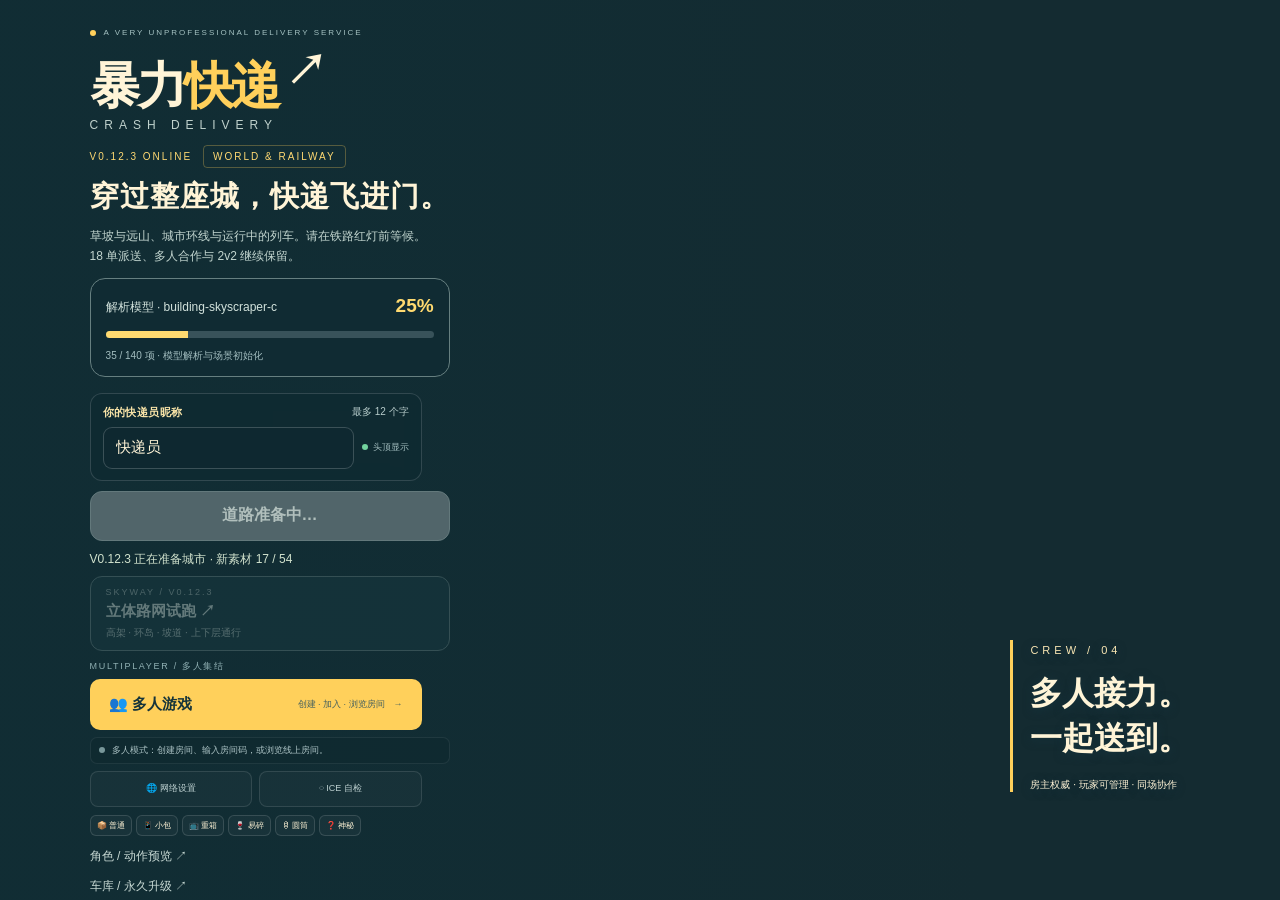
